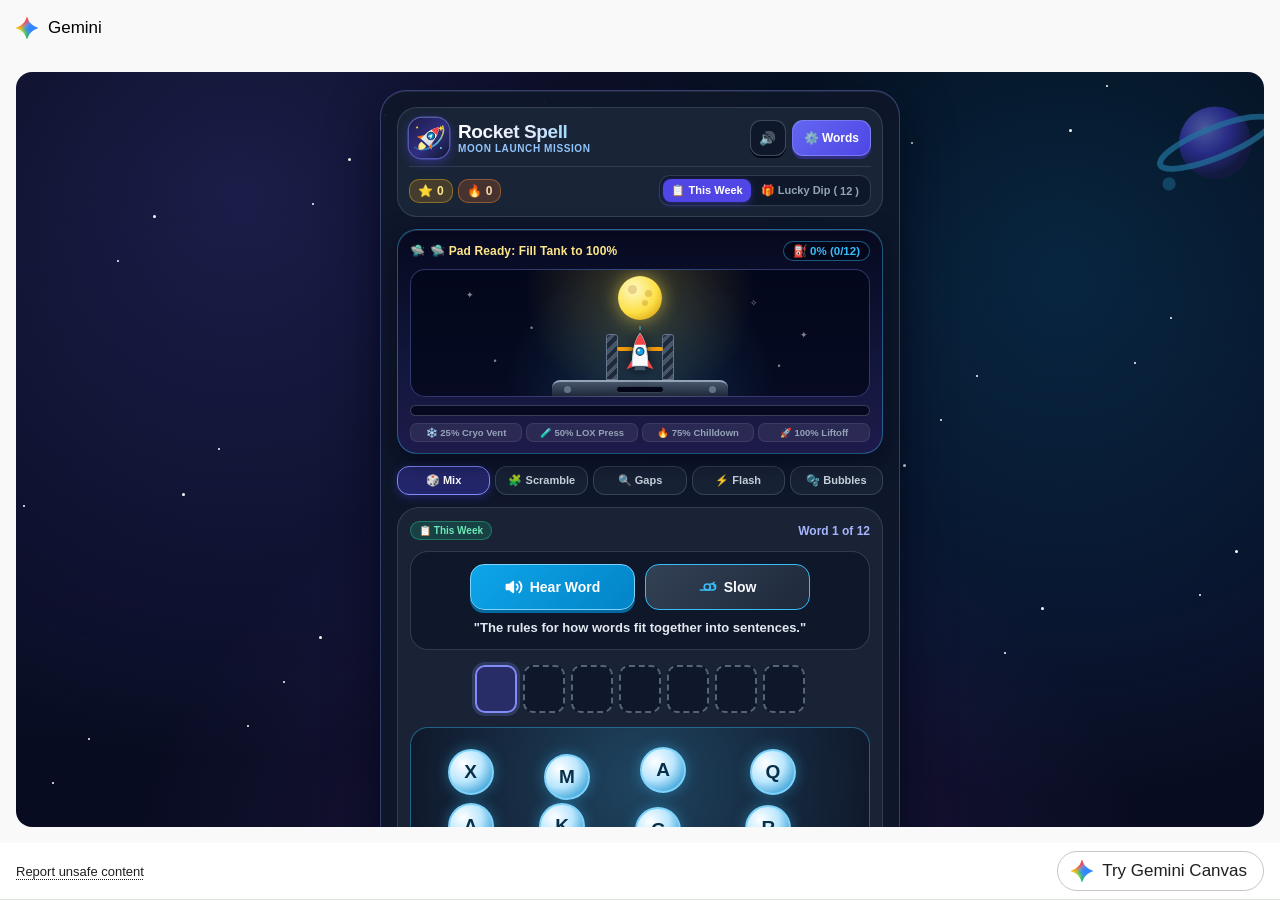
==== index.html @ 06205469 "Add files via upload" ====
<!DOCTYPE html>
<!-- saved from url=(0106)https://gemini.google.com/share/0dea1afd90fc?social_preview=true&skid=1276f4ec-0260-4103-b234-ff2f4437b25a -->
<html lang="en-GB" dir="ltr"><head><meta http-equiv="Content-Type" content="text/html; charset=UTF-8"><script type="text/javascript" async="" src="./index_files/destination" nonce=""></script><meta name="og-profile-acct" content="barenakedbeer@gmail.com"><script type="text/javascript" async="" src="./index_files/js" nonce=""></script><!--<base href="https://gemini.google.com/">--><base href="."><link rel="preconnect" href="https://www.gstatic.com/"><meta name="referrer" content="origin"><meta name="viewport" content="initial-scale=1,minimum-scale=1,width=device-width,interactive-widget=resizes-content,viewport-fit=cover"><meta name="color-scheme" content="only"><meta name="google-site-verification" content="NDfDvTdbFxsd1TbRRZVQZULBTRT2-fatyuQ1TT8gack"><meta name="twitter:card" content="summary_large_image"><meta property="og:site_name" content="Gemini"><meta name="mobile-web-app-capable" content="yes"><meta name="apple-mobile-web-app-capable" content="yes"><meta name="application-name" content="Gemini"><meta name="apple-mobile-web-app-title" content="Gemini"><meta name="apple-mobile-web-app-status-bar-style" content="black"><meta name="msapplication-tap-highlight" content="no"><link rel="preconnect" href="https://gemini.gstatic.com/"><link rel="dns-prefetch" href="https://www.google.com/"><link rel="dns-prefetch" href="https://lh3.googleusercontent.com/"><link rel="dns-prefetch" href="https://waa-pa.clients6.google.com/"><link rel="dns-prefetch" href="https://ogads-pa.clients6.google.com/"><link rel="dns-prefetch" href="https://www.gstatic.com/"><link rel="manifest" crossorigin="use-credentials" href="https://gemini.google.com/_/BardChatUi/manifest.json"><link rel="home" href="https://gemini.google.com/?lfhs=2"><link rel="msapplication-starturl" href="https://gemini.google.com/?lfhs=2"><link rel="icon" href="https://www.gstatic.com/lamda/images/gemini_sparkle_4g_512_lt_f94943af3be039176192d.png" sizes="512x512"><link rel="apple-touch-icon-precomposed" href="https://www.gstatic.com/lamda/images/gemini_sparkle_4g_512_lt_f94943af3be039176192d.png" sizes="512x512"><link rel="msapplication-square512x512logo" href="https://www.gstatic.com/lamda/images/gemini_sparkle_4g_512_lt_f94943af3be039176192d.png" sizes="512x512"><link rel="preload" href="./index_files/m=_b" as="script" nonce=""><script data-id="_gd" nonce="">window.WIZ_global_data = {"AEJOSc":false,"ARR9x":true,"AfY8Hf":false,"Ajsvkd":true,"B7TsWc":"","BdA8rf":true,"CVUPx":false,"DEh2U":false,"DedwT":true,"Di4zjc":false,"DnVkpd":"Help me pack for a weekend camping trip. We’re bringing our labradoodle, fishing for salmon, and planning to stargaze.∞https://www.gstatic.com/lamda/images/landing/a/i18n/en/d1_31d908884d72319540103.jpg∞https://www.gstatic.com/lamda/images/landing/a/i18n/en/da1_b357750635e4585280725.png∞Here is a list of camping gear essentials that you may need for your weekend camping trip:\u003cbr /\u003e\u003cul\u003e\u003cli\u003e\u003cstrong\u003eTent:\u003c/strong\u003e This is where you will sleep, so make sure it is big enough for everyone and that it is in good condition.\u003c/li\u003e\u003cli\u003e\u003cstrong\u003eSleeping bags:\u003c/strong\u003e These will keep you warm at night. Choose sleeping bags that are rated for the temperature range you will be camping in.\u003c/li\u003e\u003cli\u003e\u003cstrong\u003eSleeping pads:\u003c/strong\u003e These will add extra insulation and comfort to your sleeping bags.\u003c/li\u003e\u003cli\u003e\u003cstrong\u003eCamp chairs:\u003c/strong\u003e These will be a lifesaver when you are relaxing around the campfire or just taking a break from hiking\u003c/li\u003e\u003c/ul\u003e∰Rewrite this email draft to make it more clear and concise∞https://www.gstatic.com/lamda/images/landing/a/i18n/en/d2_63e667d15464db3e96f2e.jpg∞https://www.gstatic.com/lamda/images/landing/a/i18n/en/da2_2ff53d7c4782d54272f15.png∞Sure, here is a more clear and concise version of your email draft:\u003cbr /\u003eDear Professor [Professor’s name],\u003cbr /\u003eCongratulations on your Teaching Excellence Award! I am so honored to have had you as my economics professor this semester.\u003cbr /\u003eYour engaging teaching style has made complex economic concepts easy to understand. I especially appreciated how you incorporated real-world examples into your lectures. Your helpfulness and support both in and out of the classroom has been invaluable.∰Give me a list of 5 well-known sci-fi books and show the results in a table with descriptions∞https://www.gstatic.com/lamda/images/landing/a/i18n/en/d3_e479902e2fe272b199c8a.jpg∞https://www.gstatic.com/lamda/images/landing/a/i18n/en/da3_9dab65cbc90ef9e98f389.png∞Sure, here is a list of 5 well-known sci-fi books in a table with descriptions, including images:\u003cbr /\u003e\u003ctable\u003e\u003cthead\u003e\u003ctr\u003e\u003cth\u003eBook\u003c/th\u003e\u003cth\u003eAuthor\u003c/th\u003e\u003cth\u003eYear\u003c/th\u003e\u003cth\u003eDescription\u003c/th\u003e\u003c/tr\u003e\u003c/thead\u003e\u003ctbody\u003e\u003ctr\u003e\u003ctd\u003e\u003c/td\u003e\u003ctd\u003e\u003c/td\u003e\u003ctd\u003e\u003c/td\u003e\u003ctd\u003e\u003c/td\u003e\u003c/tr\u003e\u003c/tbody\u003e\u003c/table\u003e","DpimGf":false,"ENrkEf":0,"EOzIkf":"Z0XRTmVhQrI","EP1ykd":["/_/*","/calling-opt-out","/calling-opt-out/*","/corp","/corp/*","/drivesharing","/drivesharing/*","/emulator","/emulator/*","/staging","/staging/*"],"FABJ3e":"https://docs.google.com/picker","FL1an":false,"FdrFJe":"6597295648708734934","GK6dn":"https://geminiweb-pa.clients6.google.com","GdU5Bf":"","GruApd":"mf1.[base64]","GtQXDc":"Give me caption options to tell the world about my new fur baby, Finn. Use emojis∞https://www.gstatic.com/lamda/images/landing/a/u18/en/m1_02050367fdbe8690faba4.jpg∞https://www.gstatic.com/lamda/images/landing/a/u18/en/ma1_21f7d57cc2164a94180f6.png∞Sure, here are some caption options to tell the world about your new fur baby, Finn, using emojis:\n🐶 Meet my new best friend, Finn! He’s a bundle of joy and I can’t wait for all the adventures we’ll have together. #newpuppy #furryfriend #Finn\n🐾 Finn has stolen my heart! He’s the cutest and cuddliest puppy I’ve ever met. #puppylove #FinnFan #doglover\n🐕‍🦺 Finn is officially part of the family! He’s already brought so much joy into our lives. #welcomehomeFinn #adoptdontshop #dogsofinstagram\n🐶 Finn is my little shadow! He follows me everywhere I go. #puptastic #FinnAdventures #dogdays\n🐾 Finn is always up for a good cuddle! He’s the perfect lapdog. #snugglebuddy #FinnTheCuddleBug #bestdoggoever∰Describe a new fashion trend that’s inspired by retro styles.∞https://www.gstatic.com/lamda/images/landing/a/u18/en/m2_0837b565aa77b98938d28.jpg∞https://www.gstatic.com/lamda/images/landing/a/u18/en/ma2_4dc50c5a1ccf43229c150.png∞New fashion trend inspired by retro styles:\nThe Neo-Glam Revival\nThe Neo-Glam Revival is a new fashion trend that takes inspiration from the glamorous styles of the 1970s and 1980s. This trend is all about bold colors, metallics, and over-the-top silhouettes.\nSome of the key pieces of the Neo-Glam Revival include:\nSequin dresses: Sequin dresses are a must-have for anyone who wants to channel the Neo-Glam Revival trend. These dresses are perfect for a night out on the town, and they’ll make you feel like a million bucks.\nMetallic suits: Metallic suits are another key piece of the Neo-Glam Revival trend. These suits are perfect for making a statement, and they can be dressed up or down depending on the occasion.∰Draft a guide on how to set up the perfect movie marathon night with friends.∞https://www.gstatic.com/lamda/images/landing/a/u18/en/m3_d4e89a863f2a97bd080a7.jpg∞https://www.gstatic.com/lamda/images/landing/a/u18/en/ma3_45eebba09a87a8a8c95e6.png∞How to Set Up the Perfect Movie Marathon Night with Friends\nMovie marathons are a great way to spend time with friends and enjoy your favorite films. But to make sure your marathon is a success, there are a few things you need to do to prepare.\n1. Choose your movies\nThe most important thing is to choose movies that everyone will enjoy. If you’re not sure what to pick, try doing a poll of your friends to see what they’re interested in. You can also choose a theme for your marathon, such as all comedies, all horror movies, or all movies from a particular decade.\n2. Set a schedule\nOnce you’ve chosen your movies, it’s a good idea to set a schedule for the night. This will help ensure that you have enough time to watch all of the movies and also take breaks for snacks and bathroom visits.","HUGLxb":"https://geminiweb-pa.clients6.google.com","HiPsbb":1,"I2uq4c":"","Im6cmf":"/_/BardChatUi","IrULFb":"","J1jtEd":5,"JLbhgf":"https://notebooklm.google.com","JNl6me":"/punctual/prod/assistant-bard","KnDnFf":"feeds/nrij2vo2gajxiu","L8cmRe":" ","LoQv7e":false,"LtiLwc":true,"Lz8rbb":true,"ML1cTc":false,"MT7f9b":[],"MUE6Ne":"gemini-web-uiserver","MuJWjd":false,"P1qjVc":false,"PI9WOb":"[base64]\u003d","QrtxK":"0","RAQcW":true,"RL9Dob":["can list advantages and disadvantages to consider before buying a smart watch","can brainstorm ways to make instant noodles even more delicious","can start an Ireland trip plan for your group and export it to Docs","can create a table to track the depth chart for your community basketball team","can list some power words to use on your resume that show leadership","can write some lyrics for your heartbreak anthem titled “Lovesick”","can give you some ideas to surprise your movie-loving friend on their birthday","can explain your code to you, line by line","can draft an email accepting the job offer and export it to Gmail","can help you debug your lines of source code","can help you explain to your kids why the sky is blue","can draft a design brief for your bookstore’s new logo and export it to Docs"],"RMwZnf":[],"S06Grb":"116090712342109844189","S6lZl":103135050,"SDPG4c":false,"SNlM0e":"AFk0UUVGkCXxVrFAz0UpywKTehKB:1795370033814","SVs1zb":false,"TO6HLc":false,"TSDtV":"{\"token\":\"CAMSpQcdpQCFz5gQBMaXBgOvJgO1nwYExAYDotwFA6XOBAK2/7USAozCAwO+oNkGA5sgCAII33YBu/YGApmeD6unAAK7gQQC/bgFA+rWBQKKpAakSAKkkgXibQIdAoEEDssCAoYWApHIBapdArwD8QSVWgL/nQXhBKPdBQKCPgXm7QUCwBsD/[base64]/MBoIFqQYDvQAChw4D8AMDwhIN+wgDzRQAPQCPdgDoCQA7/S8D1CMD/[base64]/AYEvAQEtwkAtgMDigYOvAEOkjcELgDdHQKdVAPwOwW2UgWUGwS9GwIbBJ4GBNkoBcIjAM8BBJkWAO0DBN03BKoJAJE8At4GBK9fBOQOAutJAs8bBKkDAxED1wMEYgO2NQWcAz8AghnjLgCOEQO/AgTzIwXfdgTBEg7uDACwNAO8H8k8A+kLA+NJBbAKArgDmVwDhwYDkRMAiwq8AgCXDgK2FvQ4AMsrAtAWA5UlAZIaAAUA6QQDzBYD1AEFswsCmGsD6boGA8g5jlsDiWQAy9LiAgX7qB7a9HzP2hA\u003d\",\"flags\":{\"45780889\":true,\"45713993\":false,\"45782420\":\"2026-04-27\",\"45700005\":true,\"45755442\":false,\"45769043\":true,\"45878409\":true,\"45629317\":\"https://www.gstatic.com/lamda/images/app_upsell/en_badge_web_generic_3943bbffa169559934849.png\",\"45700351\":false,\"45700350\":true,\"45779771\":true,\"45877238\":true,\"45699667\":true,\"45845192\":true,\"45428796\":false,\"45731573\":false,\"45663939\":\"[[\\\"researcher\\\"]]\",\"45679061\":true,\"45900524\":false,\"45696853\":false,\"45760836\":true,\"45776990\":false,\"45799150\":1036800,\"45640658\":true,\"45671620\":false,\"45780929\":false,\"45712190\":true,\"45858998\":\"[[\\\"3749332334\\\",\\\"9711596401\\\",\\\"2293390883\\\",\\\"6188270283\\\",\\\"2846219832\\\",\\\"3491697285\\\"]]\",\"45664020\":true,\"45532386\":false,\"45677269\":true,\"45770930\":\"https://support.google.com/gemini?p\u003davatar\",\"45629137\":true,\"45888971\":true,\"45784239\":true,\"45873311\":true,\"45876642\":0,\"45688132\":true,\"45757491\":true,\"45754992\":true,\"45778709\":false,\"45770990\":false,\"45793177\":true,\"45807869\":false,\"45842329\":false,\"45845677\":true,\"45727205\":false,\"45784286\":true,\"45767789\":\"\",\"45866520\":false,\"45678574\":false,\"45462879\":true,\"45882815\":false,\"45757112\":true,\"45757230\":true,\"45631173\":true,\"45828112\":false,\"45835613\":false,\"45428868\":true,\"45677779\":false,\"45673324\":false,\"45784130\":true,\"45737527\":true,\"45867521\":false,\"45619237\":false,\"45885516\":false,\"45894477\":false,\"45759375\":false,\"45805891\":false,\"45745026\":false,\"45892251\":false,\"45832613\":true,\"45462043\":true,\"45837418\":false,\"45714542\":true,\"45760436\":604800,\"45791001\":true,\"45717617\":true,\"45894943\":false,\"45782505\":false,\"45683762\":false,\"45630276\":true,\"45806439\":false,\"45872665\":true,\"45742874\":true,\"45708221\":false,\"45820455\":true,\"45782504\":true,\"45647985\":true,\"45700033\":true,\"45692524\":false,\"45844984\":false,\"45844003\":true,\"45880441\":false,\"45716191\":true,\"45428931\":false,\"45739006\":false,\"45731129\":false,\"45476323\":false,\"45688397\":false,\"45874265\":false,\"45646913\":false,\"45702643\":true,\"45709210\":false,\"45733811\":true,\"45761806\":false,\"45890794\":false,\"45815718\":false,\"45739372\":true,\"45813023\":true,\"45855483\":false,\"45878689\":false,\"45791195\":false,\"45866854\":3,\"45675323\":true,\"45616224\":false,\"45794898\":true,\"45861229\":false,\"45683014\":true,\"45891316\":false,\"45753574\":6,\"45619266\":false,\"45840120\":true,\"45699247\":true,\"45718927\":false,\"45668267\":false,\"45856514\":false,\"45828731\":true,\"45769790\":true,\"45692079\":false,\"45729443\":false,\"45786758\":2,\"45428776\":450,\"45679326\":25,\"45758536\":true,\"45751694\":false,\"45692963\":5,\"45756333\":false,\"45777780\":true,\"45774443\":true,\"45713262\":false,\"45754631\":false,\"45696297\":true,\"45785673\":true,\"45717898\":false,\"45889705\":false,\"45787328\":true,\"45894112\":false,\"45787906\":true,\"45428847\":true,\"45751609\":true,\"45684682\":true,\"45892774\":false,\"45855363\":false,\"45772622\":0,\"45630433\":true,\"45796924\":true,\"45822804\":false,\"45783488\":true,\"45680096\":false,\"45722323\":false,\"45684100\":\"[]\",\"45877069\":false,\"45871689\":false,\"45698609\":\"4af6c7f5da75d65d\",\"45856446\":false,\"45880795\":false,\"45814206\":true,\"45811647\":false,\"45739943\":false,\"45861112\":true,\"45778749\":true,\"45817656\":true,\"45750763\":true,\"45765046\":\"NONE\",\"45647122\":true,\"45805211\":true,\"45634997\":true,\"45688511\":true,\"45638870\":\"https://one.google.com/ai/invite?utm_source\u003dgemini\u0026utm_medium\u003dweb\u0026utm_campaign\u003dinvite_friends\",\"45654979\":true,\"45624306\":true,\"45698590\":true,\"45750906\":50,\"45746212\":true,\"45881388\":false,\"45726453\":true,\"45893853\":false,\"45785752\":true,\"45714878\":false,\"45879608\":false,\"45866053\":false,\"45848074\":false,\"45841603\":false,\"45712222\":true,\"45881910\":false,\"45625530\":true,\"45748195\":true,\"45782303\":false,\"45756449\":false,\"45734252\":false,\"45683635\":false,\"45882074\":false,\"45832912\":false,\"45709390\":false,\"45776193\":false,\"45781235\":false,\"45808055\":false,\"45762292\":2000,\"45642725\":true,\"45821853\":\"[[\\\"7777\\\",\\\"Unlock BTS\\\"]]\",\"45733281\":false,\"45879767\":false,\"45896656\":false,\"45863123\":\"\",\"45643063\":false,\"45738886\":true,\"45763811\":true,\"45732132\":true,\"45795846\":false,\"45684130\":true,\"45805941\":false,\"45757618\":\"{tool_logo_placeholder}\",\"45696224\":true,\"45782660\":true,\"45696501\":false,\"45861814\":false,\"45682306\":true,\"45762291\":false,\"45825357\":false,\"45775738\":0,\"45740570\":true,\"45836818\":false,\"45755262\":true,\"45716318\":false,\"45791197\":true,\"45882364\":false,\"45835450\":true,\"45664100\":false,\"45699248\":true,\"45786234\":true,\"45789751\":true,\"45728713\":true,\"45831375\":false,\"45845653\":true,\"45848480\":false,\"45612622\":true,\"45854755\":true,\"45790001\":true,\"45863303\":false,\"45737426\":true,\"45766486\":false,\"45700004\":false,\"45806132\":true,\"45430100\":false,\"45771699\":true,\"45867241\":false,\"45619561\":false,\"45532323\":false,\"45748810\":true,\"45829880\":40,\"45751552\":true,\"45775739\":3153600000000,\"45853319\":true,\"45706437\":true,\"45790276\":false,\"45428947\":true,\"45737235\":true,\"45639768\":\"https://content.googleapis.com\",\"45775348\":false,\"45889706\":false,\"45854187\":true,\"45804888\":true,\"45844954\":false,\"45845394\":0,\"45883765\":true,\"45803236\":false,\"45870441\":false,\"45821003\":true,\"45783485\":\"Lyria 3.5\",\"45791046\":true,\"45745757\":true,\"45773868\":true,\"45877684\":1,\"45742440\":false,\"45811268\":true,\"45813228\":true,\"45831370\":true,\"45771357\":1,\"45650128\":false,\"45620935\":true,\"45774830\":false,\"45428970\":true,\"45630680\":false,\"45779796\":true,\"45674830\":true,\"45717684\":\"gemini_ail_upsell_model_selection\",\"45850593\":true,\"45737691\":\"\",\"45750060\":true,\"45856607\":false,\"45696887\":true,\"45821035\":false,\"45771481\":0,\"45750981\":86400,\"45864145\":false,\"45771354\":true,\"45813232\":true,\"45786179\":false,\"45825566\":true,\"45851651\":false,\"45765380\":false,\"45814261\":false,\"45770192\":true,\"45741034\":true,\"45889644\":false,\"45687795\":true,\"45894969\":false,\"45706222\":5,\"45693307\":false,\"45429052\":false,\"45718680\":true,\"45822099\":true,\"45826115\":false,\"45779623\":true,\"45746601\":true,\"45871820\":true,\"45688939\":\"\",\"45785177\":true,\"45719602\":false,\"45872360\":false,\"45877856\":false,\"45770139\":true,\"45886894\":false,\"45869584\":false,\"45809342\":true,\"45746940\":false,\"45679481\":true,\"45865884\":false,\"45724465\":false,\"45856124\":true,\"45827085\":true,\"45882876\":false,\"45688575\":true,\"45791988\":true,\"45658016\":false,\"45774998\":true,\"45760490\":false,\"45626370\":true,\"45780296\":true,\"45714333\":\"[]\",\"45692684\":true,\"45652190\":true,\"45900224\":0,\"45738565\":false,\"45773351\":false,\"45810490\":false,\"45837140\":\"2026-10-13\",\"45740225\":false,\"45781253\":\"Ultra\",\"45766474\":true,\"45685834\":false,\"45598641\":true,\"45661215\":false,\"45733287\":\"[]\",\"45877858\":false,\"45685548\":true,\"45663042\":true,\"45611828\":true,\"45833066\":true,\"45699338\":false,\"45712923\":true,\"45726720\":true,\"45861171\":\"\",\"45788841\":false,\"45741886\":false,\"45833603\":true,\"45873618\":false,\"45803271\":false,\"45814171\":true,\"45730768\":true,\"45720506\":\"[[\\\"Recommend a film based on my YouTube history⇔Recommend a film based on my YouTube history\\\",\\\"Brainstorm my next trip using my photos⇔Brainstorm my next trip using my photos\\\",\\\"Describe my vibe based on my emails⇔Describe my vibe based on my emails\\\",\\\"Show me hidden patterns in my Google searches⇔Show me hidden patterns in my Google searches\\\",\\\"Suggest a new hobby for me using Gmail⇔Suggest a new hobby for me using Gmail\\\"]]\",\"45699474\":5,\"45827104\":false,\"45655213\":true,\"45669548\":false,\"45880025\":false,\"45662690\":false,\"45862259\":false,\"45745670\":false,\"45709565\":false,\"45812697\":false,\"45859117\":false,\"45751430\":false,\"45716813\":true,\"45753421\":false,\"45696884\":true,\"45667219\":\"\",\"45865971\":true,\"45856844\":false,\"45896208\":false,\"45667659\":false,\"45646093\":false,\"45731378\":true,\"45694979\":false,\"45699391\":false,\"45845404\":false,\"45638174\":\"[[251350,295015,295016,296919,296920,314906,314908,357761]]\",\"45477876\":false,\"45771973\":true,\"45793823\":false,\"45737862\":true,\"45805924\":true,\"45764723\":true,\"45775777\":true,\"45618835\":false,\"45814177\":false,\"45828959\":false,\"45824882\":false,\"45729441\":false,\"45699475\":2,\"45740021\":true,\"45760777\":true,\"45683577\":true,\"45861832\":false,\"45733984\":true,\"45736132\":true,\"45729176\":false,\"45773275\":false,\"45722099\":true,\"45760487\":false,\"45820648\":true,\"45785986\":true,\"45756987\":false,\"45692461\":true,\"45688695\":\"[[\\\"1acf3172319789ce\\\"]]\",\"45890995\":true,\"45851842\":false,\"45739942\":\"[]\",\"45679799\":\"[[\\\"203e6bb81620bcfe\\\",\\\"2525e3954d185b3c\\\",\\\"61530e79959ab139\\\",\\\"4af6c7f5da75d65d\\\"]]\",\"45796388\":false,\"45428772\":false,\"45817390\":false,\"45694518\":true,\"45846582\":true,\"45714996\":true,\"45880888\":false,\"45854536\":true,\"45818232\":false,\"45802010\":true,\"45824514\":true,\"45836686\":50,\"45641739\":true,\"45532352\":true,\"45831001\":true,\"45864552\":true,\"45844068\":false,\"45882763\":0,\"45753517\":false,\"45677359\":true,\"45733688\":true,\"45786783\":\"Spark\",\"45851876\":true,\"45693723\":false,\"45856878\":false,\"45717469\":true,\"45844577\":3,\"45828479\":false,\"45784173\":true,\"45842486\":false,\"45875915\":true,\"45872537\":false,\"45638077\":false,\"45845403\":false,\"45799555\":true,\"45876630\":false,\"45835046\":false,\"45663532\":1000,\"45839321\":false,\"45717074\":false,\"45784489\":true,\"45836812\":false,\"45718138\":true,\"45696143\":false,\"45633323\":false,\"45780648\":true,\"45639578\":true,\"45614913\":false,\"45779535\":true,\"45840847\":true,\"45429046\":true,\"45690586\":\"travel-agent\",\"45624466\":false,\"45688837\":\"\",\"45827931\":false,\"45728815\":true,\"45642724\":true,\"45840807\":true,\"45678333\":true,\"45747775\":true,\"45880437\":false,\"45890049\":false,\"45857856\":false,\"45861401\":\"\",\"45822994\":false,\"45887435\":false,\"45813251\":\"[[\\\"erling haaland\\\",\\\"viking row\\\",\\\"viking rowing chant\\\"]]\",\"45428830\":false,\"45428973\":true,\"45693689\":false,\"45769595\":true,\"45723496\":true,\"45652198\":true,\"45815982\":false,\"45866620\":true,\"45638173\":\"[[181501,223238,188576,262258,241573,197247,275421,324902,295014,295250,296912,298961,310913,314908,334100]]\",\"45784533\":true,\"45812885\":false,\"45617354\":true,\"45689328\":20,\"45707164\":true,\"45774292\":false,\"45788009\":true,\"45876369\":false,\"45682772\":false,\"45887442\":false,\"45856486\":true,\"45849993\":false,\"45826101\":false,\"45836253\":false,\"45746075\":false,\"45674425\":-1.0,\"45738805\":true,\"45854680\":true,\"45664528\":true,\"45867352\":false,\"45428871\":true,\"45781193\":true,\"45843305\":false,\"45731717\":true,\"45701616\":true,\"45805679\":false,\"45819477\":false,\"45714214\":false,\"45620361\":true,\"45692962\":604800,\"45625531\":true,\"106342279\":\"[[\\\"889569380425\\\",\\\"729749b1bf49\\\",\\\"ee9a3e3e9b46\\\",\\\"e523dc244106\\\",\\\"c28215cec3f8\\\",\\\"28b3f8d0abfc\\\",\\\"f2ea6a2c3053\\\",\\\"f771a1c9f0a4\\\",\\\"95a2a616633d\\\",\\\"7e3b94836858\\\",\\\"eb0d769e3794\\\",\\\"fef81681c1aa\\\",\\\"0161e46a7ad2\\\",\\\"9132dce6a02a\\\",\\\"67cf4c009c90\\\",\\\"798d656b045d\\\",\\\"177d7101c0bb\\\",\\\"1f93d906c130\\\",\\\"5a820650083e\\\",\\\"65f47f6e5af5\\\",\\\"95f0c3a3de54\\\",\\\"0d7045df5129\\\",\\\"ccc49e517c5b\\\",\\\"d38fa5f76681\\\",\\\"a71d1483b5c6\\\",\\\"0180500b351c\\\",\\\"ca5df05646aa\\\",\\\"219a18d654e7\\\",\\\"79a9338038c0\\\",\\\"f352be438aba\\\",\\\"24769ae5658f\\\",\\\"dba3ceb42f6a\\\",\\\"2ec522fb923c\\\",\\\"b7935909d61b\\\",\\\"a734ac2ab40b\\\",\\\"ce1b5a04943e\\\",\\\"60c24bb30d8e\\\",\\\"cede92450770\\\",\\\"b32c0631c27e\\\",\\\"3311ff7340d4\\\",\\\"3e264d7e28ad\\\",\\\"ed4b9d403c3d\\\",\\\"82af21782fc4\\\",\\\"d6d284ccaff2\\\",\\\"b7f61ac8fd2a\\\",\\\"cc22fef824cd\\\",\\\"137ff439487d\\\",\\\"60bb77582172\\\",\\\"4ef185da31ad\\\",\\\"25856a0772c0\\\"]]\",\"45703446\":1000,\"45818172\":true,\"45767963\":true,\"45828403\":false,\"45677155\":3600000,\"45671200\":true,\"45842358\":false,\"45899895\":false,\"45701230\":\"[[4]]\",\"45838717\":false,\"45848910\":false,\"45745954\":true,\"45477335\":\"generic\",\"45714727\":true,\"45676599\":false,\"45672236\":\"https://www.gstatic.com/lamda/images/app_upsell/get_app_qrcode_desktop_v3_1636471d50b52cbc2db74.png\",\"45845355\":false,\"45849159\":false,\"45699249\":true,\"45793621\":true,\"45877580\":false,\"45676331\":false,\"45851376\":false,\"45890966\":false,\"45616764\":600,\"45621702\":\"https://www.gstatic.com/lamda/images/app_upsell/en_GB/EN_UK_carousel_panel_3_67e1a5a13b288978ac487.png\",\"45674882\":false,\"45781276\":false,\"45428979\":\",EXTENSIONS\",\"45853830\":false,\"45813349\":true,\"45824452\":true,\"45740796\":true,\"45797808\":true,\"45780159\":false,\"45677001\":true,\"45771386\":false,\"45783042\":true,\"45772105\":true,\"45461066\":true,\"45734139\":true,\"45826688\":false,\"45619022\":false,\"45648567\":true,\"45683692\":false,\"45732504\":true,\"45715652\":true,\"45731132\":false,\"45817897\":true,\"45833533\":false,\"45643897\":false,\"45805059\":\"[[\\\"gemini-3-pro-image-preview-11-2025\\\"]]\",\"45691502\":true,\"45715577\":false,\"45889545\":false,\"45706223\":1000,\"45611950\":false,\"45867222\":false,\"45430437\":true,\"45711547\":true,\"45828028\":false,\"45757470\":true,\"45893859\":false,\"45813455\":false,\"45691020\":true,\"45428803\":\"generic\",\"45760163\":true,\"45764985\":true,\"45428998\":true,\"45752278\":true,\"45846602\":false,\"45820520\":false,\"45756894\":false,\"45876314\":false,\"45771906\":false,\"45850315\":\"\",\"45858977\":false,\"45795467\":true,\"45639311\":true,\"45881183\":false,\"45819576\":true,\"45866384\":false,\"45639372\":true,\"45630434\":true,\"45745132\":true,\"45718810\":false,\"45865278\":false,\"45843753\":false,\"45801053\":true,\"45613575\":false,\"45615073\":true,\"45667372\":\"[[\\\"e5a44cb1dae2b489\\\",\\\"cd472a54d2abba7e\\\",\\\"6cb69cd4b6cae77d\\\",\\\"0e0f3a3749fc6a5c\\\",\\\"d1f674dda82d1455\\\"]]\",\"45617595\":\"en,en-gb,ko,ja,ru,de,fr,zh,zh-CN,zh-TW,es,es-419,es-MX,it,nl,pl,pt,pt-BR,pt-PT,id,th,hi,vi,tr,ar,ar-001,ar-EG,ar-SA,bn,sv,cs,hu,el,fa,ro,da,sk,fi,uk,no,bg,sr,he,hr,lt,sl,et,iw,lv,sw,te,ta,gu,kn,ml,mr,ur,en-AU,en-IN,nl-BE,es-ES,en-CA,fr-CA\",\"45851679\":true,\"45708747\":false,\"45709453\":true,\"45840377\":false,\"45770758\":0.5,\"45664208\":true,\"45888867\":false,\"45771265\":0.0,\"45787101\":true,\"45863433\":false,\"45881362\":false,\"45773058\":false,\"45801693\":false,\"45798811\":true,\"45798289\":true,\"45779868\":true,\"45721787\":true,\"45838096\":true,\"45709059\":false,\"45816084\":3,\"45732750\":true,\"45428987\":false,\"45684647\":true,\"45785141\":\"[]\",\"45863042\":false,\"45746338\":true,\"45719854\":false,\"45890864\":false,\"45651051\":true,\"45802011\":30000,\"45717683\":\"gemini_ail_upsell_zero_state_banner\",\"45808156\":true,\"45779178\":true,\"45784882\":false,\"45665212\":true,\"45683443\":true,\"45781525\":false,\"45789457\":false,\"45861404\":false,\"45660760\":true,\"45805877\":false,\"45765660\":true,\"45780417\":true,\"45750982\":1,\"45801692\":true,\"45700801\":true,\"45817559\":false,\"45828383\":true,\"45788409\":true,\"45668123\":true,\"45861398\":true,\"45765848\":86400,\"45862957\":\"\",\"45636650\":false,\"45642914\":true,\"45736785\":false,\"45781169\":true,\"45728212\":false,\"45808019\":true,\"45720638\":true,\"45753934\":true,\"45701617\":\"Veo 3.1 Fast\",\"45793355\":true,\"45849185\":false,\"45428863\":true,\"45822362\":true,\"45749774\":true,\"45783410\":false,\"45753569\":true,\"45617672\":\"https://www.gstatic.com/lamda/images/app_upsell/apollo_launch_qr_code_9cfd6d7a0efb8fb8e817d.png\",\"45761421\":false,\"45824715\":true,\"45886893\":true,\"45685083\":true,\"45745366\":true,\"45742875\":false,\"45791672\":false,\"45694095\":false,\"45715396\":true,\"45770076\":false,\"45741285\":\"[]\",\"45696862\":5000,\"45705633\":false,\"45821286\":false,\"45787231\":true,\"45867498\":false,\"45796343\":15000,\"45628854\":true,\"45698634\":false,\"45774344\":false,\"45674611\":false,\"45818168\":true,\"45739855\":true,\"45477094\":false,\"45882363\":false,\"45630520\":true,\"45789339\":true,\"45771200\":false,\"45723340\":false,\"45706577\":false,\"45815522\":10,\"45728217\":true,\"45666607\":true,\"45877683\":1000,\"45841189\":false,\"45667097\":true,\"45884487\":false,\"45768222\":true,\"45785184\":true,\"45815295\":true,\"45863939\":true,\"45700127\":true,\"45706576\":false,\"45718141\":true,\"45644791\":true,\"45630987\":true,\"45658241\":false,\"45758599\":false,\"45736320\":false,\"45861174\":false,\"45768387\":\"\",\"45785916\":false,\"45698622\":true,\"45699364\":true,\"45733154\":\"3 Pro\",\"45679388\":false,\"45842498\":true,\"45801897\":true,\"45670358\":false,\"45743387\":true,\"45745603\":true,\"45625466\":true,\"45870348\":false,\"45679862\":true,\"45747325\":true,\"45846601\":false,\"45835375\":false,\"45813450\":false,\"45742227\":\"Try it\",\"45823305\":true,\"45724824\":true,\"45683862\":true,\"45765495\":true,\"45786757\":false,\"45852291\":\"2027-06-01\",\"45666359\":true,\"45740058\":false,\"45784140\":false,\"45739200\":false,\"45710686\":false,\"45825660\":true,\"45784254\":true,\"45861417\":false,\"45765059\":true,\"45791234\":true,\"45428944\":\"\",\"45852166\":false,\"45615673\":true,\"45685680\":false,\"45701229\":\"[[5]]\",\"45833926\":true,\"45692172\":true,\"45800001\":false,\"45770840\":true,\"45898557\":false,\"45717977\":false,\"45737920\":false,\"45712913\":true,\"45688836\":false,\"45755212\":false,\"45705510\":true,\"45722387\":true,\"45788859\":false,\"45759314\":true,\"45784552\":false,\"45858057\":true,\"45675131\":false,\"45685184\":false,\"45770589\":true,\"45884490\":false,\"45829943\":false,\"45694843\":\"Pro\",\"45855018\":true,\"45868854\":true,\"45862566\":false,\"45882072\":false,\"45765321\":true,\"45739302\":false,\"45702599\":false,\"45702238\":false,\"45620524\":\"https://gemini.google.com/gemini/download/mobile?utm_medium\u003dproduct_promo\u0026utm_source\u003dmarketing_led_banner\u0026utm_campaign\u003dmweb_upsell_banner\u0026campaign_id\u003dmweb_upsell_banner\",\"45841287\":true,\"45802312\":false,\"45768816\":true,\"45794188\":true,\"45667220\":0,\"45800227\":\"https://gemini.google.com/gemini/download/mobile?utm_medium\u003dproduct_promo\u0026utm_source\u003dmarketing_led_disco_card\u0026utm_campaign\u003dmweb_upsell_interstitial_1\u0026campaign_id\u003dmweb_upsell_interstitial_1\",\"45723305\":false,\"45715762\":true,\"45649881\":true,\"45831943\":true,\"45776671\":true,\"45668250\":\"948b866104ccf484\",\"45853311\":false,\"45817370\":true,\"45730892\":false,\"45880859\":true,\"45637678\":true,\"45800944\":false,\"45428829\":false,\"45841709\":true,\"45895607\":false,\"45668866\":true,\"45715819\":true,\"45765574\":true,\"45617558\":\"\",\"45895225\":false,\"45855746\":true,\"45822847\":true,\"45682324\":true,\"45668252\":true,\"45772716\":true,\"45733382\":false,\"45693608\":true,\"45622099\":false,\"45779107\":true,\"45697455\":\"Veo 3.1\",\"45724300\":true,\"45878929\":true,\"45726695\":true,\"45764927\":true,\"45694415\":true,\"45790621\":false,\"45681963\":false,\"45730435\":true,\"45768477\":false,\"45824485\":true,\"45706766\":\"[[\\\"gemkick_corpus\\\",\\\"gmail_bard\\\",\\\"google_calendar\\\",\\\"google_calendar_2\\\",\\\"google_chat\\\",\\\"google_keep\\\",\\\"google_reminders\\\",\\\"keep\\\",\\\"reminder\\\",\\\"workspace_tool\\\"]]\",\"45734709\":true,\"45898396\":false,\"45827963\":false,\"45668341\":true,\"45880340\":true,\"45691968\":false,\"45822818\":false,\"45863682\":true,\"45639427\":true,\"45618951\":true,\"45830516\":false,\"45870442\":false,\"45765218\":true,\"45877685\":false,\"45874274\":false,\"45777711\":true,\"45678082\":false,\"45783001\":false,\"45755812\":true,\"45697017\":0,\"45824345\":true,\"45765464\":true,\"45711658\":true,\"45880821\":false,\"45428774\":100,\"45881025\":false,\"45766722\":true,\"45693595\":true,\"45684537\":true,\"45885795\":false,\"45776216\":true,\"45718365\":\"gemini_ail_upsell_model_limit\",\"45882121\":2000,\"45758612\":false,\"45630518\":true,\"45750293\":false,\"45768768\":false,\"45891247\":false,\"45827439\":true,\"45689501\":\"https://github.com/apps/google-integrations/installations/new\",\"45841864\":true,\"45686189\":true,\"45658643\":false,\"45429005\":false,\"45731973\":3,\"45640656\":true,\"45828719\":false,\"45745944\":true,\"45739201\":false,\"45807782\":false,\"45430373\":false,\"45818800\":false,\"45733279\":false,\"45855948\":false,\"45777065\":true,\"45787159\":true,\"45813822\":true,\"45619148\":false,\"45840379\":false,\"45428832\":false,\"45800987\":30000,\"45859067\":4,\"45758421\":true,\"45722012\":true,\"45681677\":true,\"45824508\":true,\"45622144\":true,\"45615223\":\"18.99\",\"45859065\":true,\"45641042\":true,\"45699039\":false,\"45898934\":false,\"45870595\":true,\"45696673\":false,\"45887264\":true,\"45717900\":true,\"45753585\":true,\"45689251\":true,\"45793623\":true,\"45799980\":false,\"45648846\":true,\"45824442\":true,\"45724017\":true,\"45842462\":0,\"45872260\":false,\"45880045\":false,\"45747382\":false,\"45714899\":30,\"45833684\":true,\"45874228\":false,\"45772654\":true,\"45839429\":false,\"45747532\":false,\"45859570\":false,\"45711464\":true,\"45737733\":false,\"45644859\":true,\"45823793\":false,\"45827719\":true,\"45818292\":false,\"45792002\":false,\"45680307\":true,\"45711475\":true,\"45647035\":true,\"45791896\":true,\"45786084\":true,\"45748549\":false,\"45429009\":true,\"45711465\":false,\"45863067\":true,\"45691455\":true,\"45798291\":false,\"45813230\":true,\"45644186\":true,\"45679795\":\"[[\\\"9c17b1863f581b8a\\\",\\\"933eaa010f672fd8\\\",\\\"7ca48d02d802f20a\\\"]]\",\"45644695\":true,\"45872726\":true,\"45683866\":true,\"45733286\":\"[]\",\"45822098\":true,\"45643438\":true,\"45837167\":true,\"45855518\":false,\"45688032\":\"[[\\\"ttlt7zuoalji1b35\\\"]]\",\"45710362\":false,\"45755594\":false,\"45760689\":true,\"45687231\":7000,\"45738810\":true,\"45736266\":true,\"45783408\":false,\"45824137\":true,\"45692025\":true,\"45428786\":true,\"45781763\":true,\"45615771\":\"BPQSP7wMAeQ\",\"45722082\":false,\"45625498\":false,\"45848980\":false,\"45756589\":104857600,\"45886369\":false,\"45759480\":false,\"45747838\":1743526400,\"45792978\":false,\"45830514\":true,\"45745033\":false,\"45726980\":true,\"45883305\":false,\"45683943\":true,\"45876777\":false,\"45753980\":true,\"45813621\":5000,\"45799109\":false,\"45745391\":0,\"45681182\":true,\"45698709\":false,\"45622043\":true,\"45786655\":true,\"45642250\":true,\"45655171\":true,\"45688966\":true,\"45428770\":true,\"45428959\":true,\"45810459\":false,\"45897224\":false,\"45685743\":true,\"45654742\":true,\"45871963\":false,\"45842543\":false,\"45827370\":0,\"45882981\":false,\"45847922\":800,\"45697416\":false,\"45872212\":false,\"106118758\":true,\"45719400\":100,\"45752243\":false,\"45650214\":true,\"45721836\":true,\"45862319\":false,\"45428920\":true,\"45693456\":true,\"45613712\":true,\"45620714\":true,\"45847623\":false,\"45781675\":true,\"45745682\":true,\"45803631\":true,\"45861221\":false,\"45675121\":false,\"45759339\":true,\"45718928\":false,\"45618044\":true,\"45634549\":true,\"45718749\":100,\"45792003\":false,\"45759311\":true,\"45811886\":true,\"45816147\":true,\"45762744\":false,\"45895428\":false,\"45532085\":true,\"45840163\":false,\"45726287\":false,\"45804111\":false,\"45752281\":false,\"45729160\":true,\"45742601\":false,\"45747613\":\"2025-04-01\",\"45884472\":false,\"45836710\":14,\"45726291\":true,\"45783831\":true,\"45770350\":20,\"45767936\":false,\"45690947\":50,\"45726731\":true,\"45670035\":true,\"45856531\":false,\"45692510\":false,\"45845469\":true,\"45828864\":false,\"45681005\":50,\"45642397\":false,\"45702980\":true,\"45689609\":\"[]\",\"45797901\":false,\"45857980\":false,\"45728197\":true,\"45813205\":false,\"45731385\":false,\"45724929\":true,\"45836246\":\"\",\"45811348\":true,\"45857988\":false,\"45828384\":false,\"45747329\":true,\"45632647\":true,\"45716789\":true,\"45748667\":\"[[\\\"5bf011840784117a\\\",\\\"e051ce1aa80aa576\\\",\\\"b11155c88d2cdac8\\\"]]\",\"45758969\":true,\"45835457\":false,\"45747802\":true,\"45743311\":true,\"45727588\":\"[]\",\"45818004\":false,\"45698757\":true,\"45885797\":false,\"45532353\":true,\"45820651\":\"[[\\\"monday-connector-prod\\\",\\\"4295235d-8c9d-42de-9add-d125d54d7491-mcp-evernote-com\\\",\\\"f5e83368-0659-407a-98a6-2100a0586080-mcp-pandadoc-com\\\",\\\"shopify-connector-prod\\\",\\\"target.com\\\"]]\",\"45428801\":\"A\",\"45630970\":true,\"45654883\":false,\"45885710\":false,\"45655382\":true,\"45678004\":false,\"45870593\":true,\"45807846\":true,\"45764975\":false,\"45707257\":false,\"45773788\":true,\"45869560\":true,\"45428812\":false,\"45681648\":false,\"45630517\":true,\"45864611\":false,\"45840780\":false,\"45768409\":false,\"45690847\":\"\",\"45727701\":true,\"45680680\":true,\"45642259\":false,\"45764650\":false,\"45823762\":false,\"45649882\":true,\"45755013\":true,\"45768315\":false,\"45865879\":false,\"45862080\":true,\"45700634\":270,\"45707063\":true,\"45733280\":false,\"45676455\":true,\"45855603\":true,\"45735500\":true,\"45752369\":true,\"45837313\":false,\"45708712\":false,\"45845259\":true,\"45849940\":false,\"45719771\":false,\"45719064\":false,\"45428988\":30000,\"45812723\":true,\"45864641\":false,\"45716325\":true,\"45756588\":2147483648,\"45676406\":\"comment-tag\",\"45813600\":true,\"45696889\":true,\"45807551\":\"# Goal:\\nGenerate a personalized, styled topic response based on a user\u0027s recurring interests. Based on the raw data provided at the bottom, you would generate a response following the rules below. Only ground the response on the data provided in the context. Do not search online or add additional information.\\n\\n### Step 1: Format the Main User-Facing Response\\n1.  **Identify the latest state of the Topic:** Look through the topic context to identify its latest state, including the user\u0027s overarching goal, key decisions, key things that have happened, where the user is in their journey, what are potential next steps users might want to take. Make use of this information to generate the follow components together (bullet 2-4 below)\\n2.  **Greeting**: Based on bullet 1 above, start with a 1-sentence brief greeting or question from Gemini using the # header to invite the user to engage with this topic. Pick the greeting style that best fits the current moment from the options below.\\n\\n      **Critical: Vary your phrasing.** Do not start greetings the same way repeatedly. Mix up your sentence structure — use questions, statements, exclamations, or fragments. Avoid defaulting to the same opening words.\\n\\n      Do NOT overuse these starter patterns:\\n        × \\\"Ready to...\\\"\\n        × \\\"Let\u0027s...\\\"\\n        × \\\"Time to...\\\"\\n        × \\\"Looking to...\\\"\\n        × \\\"Want to...\\\"\\n        × \\\"How about...\\\"\\n\\n      **Greeting granularity:** Keep greetings at the right level of abstraction. Reference the topic\u0027s emotional core or current momentum — not hyper-specific details like part numbers, exact dates, or item specs. Save those for the Latest State Summary.\\n\\n      Greeting styles and example phrasings (use these as inspiration, not templates):\\n\\n        a) **Thoughtful check-in** — when the journey is ongoing without a major recent event:\\n           - \\\"How\u0027s [topic] coming along?\\\"\\n           - \\\"Checking in — any updates on [topic]?\\\"\\n           - \\\"What\u0027s the latest with [topic]?\\\"\\n           - \\\"Still feeling good about [direction/decision]?\\\"\\n           - \\\"[Topic] has been on your mind — where do things stand?\\\"\\n\\n        b) **Progress celebration** — when the user hit a milestone, made a decision, or completed a step:\\n           - \\\"That\u0027s a big one — [milestone] is done!\\\"\\n           - \\\"Look at that, [achievement]!\\\"\\n           - \\\"[Decision] was a solid call.\\\"\\n           - \\\"You\u0027ve been putting in the work on [topic] — it shows.\\\"\\n           - \\\"Major progress — [thing] is officially behind you.\\\"\\n\\n        c) **Reflection prompt** — when the user has been on a longer journey and it\u0027s a good moment to step back:\\n           - \\\"It\u0027s been a few weeks with [topic] — how\u0027s it feeling?\\\"\\n           - \\\"A lot has happened with [topic] — worth a quick look back?\\\"\\n           - \\\"You\u0027ve come a long way on this one.\\\"\\n           - \\\"Funny how much [topic] has evolved since you started.\\\"\\n\\n        d) **Callback to a specific detail** — when the context has a memorable, personal detail worth referencing:\\n           - \\\"Curious how [detail from context] played out.\\\"\\n           - \\\"You were weighing [option A vs B] — any verdict?\\\"\\n           - \\\"That [memorable moment] must have been something.\\\"\\n\\n           Avoid framing callbacks as yes/no questions (e.g., \\\"Did X happen?\\\"). Instead, use open-ended references that invite the user to share, not just confirm.\\n\\n           This style works best when the detail is central to the topic or represents a key decision point. Don\u0027t use it to surface a random anecdote from a broad, ongoing topic. Also avoid referencing negative incidents or naming other people (partners, family) in the greeting.\\n\\n        e) **Invitation to continue** — when there\u0027s clear unfinished work from a previous session:\\n           - \\\"You left off right at [specific point] — pick it up?\\\"\\n           - \\\"[Unfinished step] is here whenever you\u0027re ready.\\\"\\n           - \\\"There\u0027s a fun decision still waiting on [topic].\\\"\\n           - \\\"Picking up from last time — [context].\\\"\\n\\n           Frame unfinished work as an opportunity, not a backlog. The tone should feel like \\\"here\u0027s something interesting to come back to\\\" — not a task reminder.\\n\\n        f) **Anticipation builder** — when something exciting or important is coming up:\\n           - \\\"[Event] is right around the corner!\\\"\\n           - \\\"Only [X days] until [event] — exciting stuff.\\\"\\n           - \\\"The countdown is on for [event].\\\"\\n           - \\\"[Event] is getting close — feeling prepared?\\\"\\n           - \\\"Big day coming up with [event]!\\\"\\n\\n        g) **Gentle nudge** — when the user has been away for a while:\\n           - \\\"Been a little while — [topic] is still here for you.\\\"\\n           - \\\"Hey, [topic] hasn\u0027t gone anywhere.\\\"\\n           - \\\"It\u0027s been a bit — anything new on [topic]?\\\"\\n           - \\\"Whenever you want to jump back into [topic].\\\"\\n\\n        h) **Curiosity spark** — when there\u0027s a new angle or idea the user hasn\u0027t explored:\\n           - \\\"Have you thought about [new angle]?\\\"\\n           - \\\"Here\u0027s something you might not have considered for [topic].\\\"\\n           - \\\"There might be another way to approach [aspect].\\\"\\n           - \\\"One thing that could help with [topic]: [idea].\\\"\\n\\n        i) **Empathetic acknowledgment** — when the topic involves stress, complexity, or emotional weight:\\n           - \\\"The [specific challenge] hasn\u0027t been easy — but you\u0027re in it.\\\"\\n           - \\\"You\u0027ve been doing real work understanding [specific insight the user reached].\\\"\\n           - \\\"Navigating [topic] takes patience — and you\u0027ve got it.\\\"\\n\\n           Keep empathetic greetings short — one specific anchor, not a list of stressors. Reference the user\u0027s own language or breakthroughs when possible (e.g., a framework they named, a pattern they identified). Vague validation like \\\"you\u0027ve got a lot going on\\\" doesn\u0027t land — show you know *what*.\\n\\n        j) **Low-pressure opener** — when the topic is casual or the user might feel guilty about not engaging:\\n           - \\\"No rush on this one — [topic] is here when you need it.\\\"\\n           - \\\"Just keeping [topic] warm for you.\\\"\\n           - \\\"[Topic] is simmering in the background.\\\"\\n           - \\\"Nothing urgent — just your [topic] notes, whenever.\\\"\\n\\n3.  **Latest State Summary**: Based on the content in bullet 1 \u0026 2 above, provide a 1-2 sentence summary of the latest state of the topic. The \\\"Greeting\\\" and \\\"Latest State Summary\\\" should flow naturally. Prioritize recent developments and where the user left off, making it easy for them to pick things up. Keep it concise and do not regurgitate the whole context.\\n4.  **[Optional] Suggested Next Steps**: Look through the context and the content from bullet 1-3 above, especially the user\u0027s current goals, think about if there\u0027s anything the user could do now to advance on their goal. Not all topics will have obvious next steps - next steps could exist because the user left in the middle of their task earlier, something new happened while they\u0027re away, or something that could benefit their goal, but they haven\u0027t thought about yet. Only provide this section when you find reasonable next steps. Otherwise, skip this section.\\n      - If it is unclear whether a suggestion will be helpful due to missing (e.g. unconfirmed current state) or conflicting information (e.g. part of the context states that the user needs something, but some other facts within the context contradicts it), do not include it. It\u0027s perfectly fine to only have 0, 1 or 2 suggestions.\\n      - If suggestions are available, put them under the section header ## Suggested next steps, in bullet points\\n      - Make them actionable and contextually-relevant.\\n      - Only offer suggestions that you, Gemini, are capable of helping them on.\\n      - Keep each suggestion around 75 characters max. Keep a natural tone, and avoid being robotic.\\n      - Start every suggestion with an action verb (e.g., \\\"Review,\\\" \\\"Compare,\\\" \\\"Draft,\\\" \\\"Walk through,\\\" \\\"Prepare,\\\" \\\"Find,\\\" \\\"Identify\\\"). The suggestion should make clear what Gemini will deliver when tapped.\\n      - Frame suggestions as things Gemini can deliver, not real-world tasks the user must do themselves (e.g., \\\"Draft a reminder for the vet call\\\" not \\\"Call the vet\\\").\\n      - Make sure to consider the temporal relevance of your suggestions - if the user has likely already finished something (as time passes by in the real world), do not suggest that.\\n5.  **Spacing**: After the suggestions, include 5 empty rows (using empty lines or HTML \u003cbr\u003e tags/non-breaking spaces to ensure visual separation in the output).\\n\\n### Step 2: Format the Topic Memory Code Block\\nDirectly below the spacing, insert a single markdown code block containing the structured topic memory:\\n1.  **Title and Description**: Inside the code block, write:\\n```\\n\\nTopic memory\\n\\nAll the content below won\u0027t be shown on the Topics Zero State.\\nThey will be used in responses, and will be 1 tap away if the user\\nwants to take a deeper look at the Topic\u0027s memory.\\n\\n```\\n2.  **Organized Context**: Organize all context provided for the interest inside the code block as a comprehensive view of the topic\u0027s memory. The goal of this part of the UI is similar to great meeting notes taken by expert notetakers - capture all the relevant information without missing anything, and format them into sections that are easy to digest.\\n  - Be comprehensive; do not lose any information originally shared. Only modify things stylistically, while trying to keep the content the same as is. Avoid adding any interpretations.\\n  - Format it to be easy to glance.\\n  - Divide into meaningful sections and subsections with emojis for section titles.\\n  - Wrap lines manually so users can view all the text within the code block at a glance without horizontal scrolling.\\n3.  **Relevant Conversations**: Extract the `conversation_ids` from the raw data. For each ID, remove the `c_` prefix if it exists. Format the ID as a plain text link: `https://gemini.google.com/app/\u003cid_without_prefix\u003e`. Group these links under a header named \\\"💬 Relevant Conversations\\\" inside the code block.\\n\\n### Step 3: Handle Subsequent Turns\\n  - For normal follow-up questions in the same chat, respond normally. Personalize your response with the context from the first turn\u0027s response when relevant. However, do NOT follow the instructions to format the response as above - so no greeting, summary, suggestions, or code blocks in subsequent turns. Only use the topic context as additional context and respond in normal response formats.\\n  - If the user directly asks you to change the scope of the topic, or issue any corrections because the topic content is wrong\\n      - First use body text to acknowledge the change, and let users see the updated topic home page content below.\\n      - Then, follow the user\u0027s instructions to modify the context, and then re-generate the first turn\u0027s response (Greeting, Summary, Suggested next steps, spacing, and Topic memory code block) using the updated context.\\n      - Limit the acknowledgement to the first sentence at the top. The greeting \u0026 summary below should not be a direct response to acknowledge the change. It should just directly show the updated greeting / summary / suggestions / codeblock, as if you had this correct information in the first turn.\\n      - This should be the only case after the 1st turn where you follow the format above to regenerate the greeting, summary, suggestions, and code block.\",\"45664203\":true,\"45625458\":true,\"45702598\":false,\"45786168\":true,\"45704298\":false,\"45845716\":true,\"45766938\":false,\"45805086\":\"\",\"45816870\":true,\"45718445\":false,\"45725872\":false,\"45779300\":true,\"45884449\":false,\"45781255\":\"\",\"45746302\":true,\"45771904\":true,\"45727630\":false,\"45637468\":true,\"45845728\":false,\"45765847\":1,\"45785781\":true,\"45754172\":true,\"45861036\":false,\"45776085\":true,\"45868063\":false,\"45428992\":false,\"45646986\":false,\"45758784\":true,\"45615023\":\"ease-out\",\"45782803\":true,\"45816333\":true,\"45706580\":false,\"45677808\":true,\"45629789\":400,\"45791916\":true,\"45718323\":false,\"45837719\":false,\"45658689\":true,\"45693810\":false,\"45704448\":true,\"45713311\":true,\"45649949\":false,\"45701713\":true,\"45861815\":false,\"45861816\":false,\"45692433\":true,\"45847921\":150,\"45708465\":true,\"45831738\":true,\"45879263\":false,\"45769114\":false,\"45846851\":\"release\",\"45737518\":\"9d8ca3786ebdfbea\",\"45887358\":false,\"45799735\":false,\"45728348\":true,\"45831229\":false,\"45687097\":true,\"45776899\":true,\"45704526\":false,\"45700300\":false,\"45687419\":true,\"45847257\":true,\"45844276\":false,\"45870856\":false,\"45615457\":\"£\",\"45894807\":false,\"45766477\":true,\"45854971\":true,\"45760769\":false,\"45720836\":false,\"45644209\":true,\"45811652\":true,\"45738845\":\"Gemini 3 Pro\",\"45776006\":0,\"45619796\":true,\"45726702\":true,\"45688943\":\"RESEARCH_TRAVEL◊◊RESEARCH_LIFESTYLE◊◊RESEARCH_GROWTH◊◊RESEARCH_SHOPPING◊◊RESEARCH_LEARNING◊◊RESEARCH_EVENTS◊◊RESEARCH_LOCAL◊◊RESEARCH_HEALTH◊◊RESEARCH_FINANCE◊◊RESEARCH_MARKET◊◊RESEARCH_BUSINESS◊◊RESEARCH_SCIENCE_TECHNOLOGY◊\",\"45780160\":false,\"45827684\":true,\"45786772\":false,\"45751900\":false,\"45891327\":false,\"45841223\":false,\"45706234\":true,\"45837457\":true,\"45778662\":false,\"45877678\":true,\"45788020\":false,\"45642211\":true,\"45720013\":true,\"45668409\":false,\"45770873\":true,\"45824619\":true,\"45770217\":true,\"45703764\":false,\"45851791\":true,\"45803226\":true,\"45738507\":false,\"45741875\":false,\"45865881\":false,\"45805933\":true,\"45787298\":true,\"45776458\":true,\"45745950\":true,\"45799785\":true,\"45845814\":false,\"45831565\":true,\"45744007\":3,\"45765466\":false,\"45738647\":false,\"45679208\":true,\"45428884\":true,\"45781906\":false,\"45620792\":false,\"98188546\":true,\"45727184\":\"[[1]]\",\"45428823\":true,\"45664094\":true,\"45697028\":true,\"45821469\":true,\"45820900\":false,\"45428866\":false,\"45627539\":false,\"45826794\":false,\"45896138\":false,\"45759315\":5,\"45638078\":false,\"45857008\":true,\"45878157\":false,\"45792754\":false,\"45714183\":false,\"45747808\":3,\"45775093\":true,\"45660511\":true,\"45688099\":true,\"45766478\":true,\"45868839\":false,\"45730013\":\"[[\\\"889569380425\\\",\\\"729749b1bf49\\\",\\\"ee9a3e3e9b46\\\",\\\"e523dc244106\\\",\\\"c28215cec3f8\\\",\\\"28b3f8d0abfc\\\",\\\"f2ea6a2c3053\\\",\\\"f771a1c9f0a4\\\",\\\"95a2a616633d\\\",\\\"7e3b94836858\\\",\\\"eb0d769e3794\\\",\\\"fef81681c1aa\\\",\\\"0161e46a7ad2\\\",\\\"9132dce6a02a\\\",\\\"67cf4c009c90\\\",\\\"798d656b045d\\\",\\\"177d7101c0bb\\\",\\\"1f93d906c130\\\",\\\"5a820650083e\\\",\\\"65f47f6e5af5\\\",\\\"95f0c3a3de54\\\",\\\"0d7045df5129\\\",\\\"ccc49e517c5b\\\",\\\"d38fa5f76681\\\",\\\"a71d1483b5c6\\\",\\\"0180500b351c\\\",\\\"ca5df05646aa\\\",\\\"219a18d654e7\\\",\\\"79a9338038c0\\\",\\\"f352be438aba\\\",\\\"24769ae5658f\\\",\\\"dba3ceb42f6a\\\",\\\"2ec522fb923c\\\",\\\"b7935909d61b\\\",\\\"a734ac2ab40b\\\",\\\"ce1b5a04943e\\\",\\\"60c24bb30d8e\\\",\\\"cede92450770\\\",\\\"b32c0631c27e\\\",\\\"3311ff7340d4\\\",\\\"3e264d7e28ad\\\",\\\"ed4b9d403c3d\\\",\\\"82af21782fc4\\\",\\\"d6d284ccaff2\\\",\\\"b7f61ac8fd2a\\\",\\\"cc22fef824cd\\\",\\\"0bd93ab520a0\\\",\\\"137ff439487d\\\",\\\"60bb77582172\\\",\\\"4ef185da31ad\\\",\\\"25856a0772c0\\\"]]\",\"45841847\":false,\"45866853\":2,\"45698901\":true,\"45709839\":\"gemini-2.5-flash-preview-tts\",\"45827892\":false,\"45891325\":false,\"45847511\":true,\"45699316\":false,\"45889707\":false,\"45711699\":true,\"45722697\":true,\"45810652\":true,\"45585383\":true,\"45835311\":true,\"45744962\":\"fbb127bbb056c959\",\"45698756\":false,\"45851112\":false,\"45675822\":true,\"45791503\":\"[[\\\"f9160c3def60c042\\\",\\\"4b75ef714bc0fdb7\\\",\\\"b6793e316fa32abe\\\",\\\"6a76d5351acccc12\\\",\\\"377fd85517281c08\\\",\\\"1492bdc342c6774b\\\",\\\"63b2911bba87b8e6\\\",\\\"67fdf87258448729\\\",\\\"cd3f0ba60414c6d1\\\",\\\"54828fb5e057e49e\\\",\\\"e695b377c8e43e1a\\\",\\\"34ba8a1ef1a79307\\\",\\\"0460c79c8ee8ac49\\\",\\\"bab157e06192e10e\\\",\\\"4a5c01ba0236b13f\\\",\\\"4e2c09fbbcc7a57b\\\",\\\"2b22a653f29a2fc2\\\",\\\"eb39604653051d17\\\",\\\"a1b2c3d4e5f6a7b8\\\",\\\"928bd03257813072\\\",\\\"3d79136584543eea\\\",\\\"f76286b7c34e1212\\\",\\\"44f6213af93198f0\\\",\\\"ade36844474c960b\\\",\\\"cf9d36b49985612a\\\",\\\"ad33d60fd7cf1069\\\",\\\"336e1d985a19d986\\\",\\\"d68869e2d64b6a9d\\\",\\\"c56a3a12e61159be\\\",\\\"b355236de0f0bee8\\\",\\\"da0a1b01bc0e4e65\\\",\\\"2719193eadddb737\\\",\\\"fa33dd1b76fcb9c4\\\",\\\"0a8468c35fe969fe\\\",\\\"608a96bc093e0d9c\\\",\\\"7e6d5c4b3a2f10e9\\\",\\\"52b45b175f789ca1\\\",\\\"bb9cf2a969ca8f31\\\",\\\"64f32e434722dee3\\\",\\\"88b74997ea8766c9\\\",\\\"69f75850d5188344\\\",\\\"e3feca59524f1120\\\",\\\"2f2f41efa0fa3406\\\",\\\"c8590a63c9900392\\\",\\\"982b115cfbb19266\\\",\\\"6cf34aea7a45f842\\\",\\\"2e2c17fe380ea6d9\\\",\\\"70baff5461576304\\\",\\\"28ed33da56d9e92e\\\",\\\"2ba7700906f3a888\\\",\\\"be1474e1e67c0234\\\",\\\"20d9d05663cc0e5a\\\",\\\"87efed08a0e9d989\\\",\\\"972a214510e813ce\\\",\\\"c3c3a8308f4faa25\\\",\\\"a7784a9a8c8a50b7\\\",\\\"951cf5fcd6789f93\\\",\\\"ad018b9a1d1a0c44\\\",\\\"0cce12032466f97a\\\"]]\",\"45831564\":false,\"45768195\":true,\"45428953\":\"\",\"45798180\":true,\"45828992\":true,\"45625153\":true,\"45841894\":true,\"45738631\":\"1640bdc9f7ef4826\",\"45818444\":true,\"45745032\":true,\"45816724\":false,\"45854883\":true,\"45428874\":true,\"45631646\":3,\"45681081\":30,\"45830819\":false,\"45881708\":false,\"45806107\":false,\"45726858\":true,\"45688899\":true,\"45690320\":false,\"45760098\":false,\"45800098\":false,\"45715312\":\"[[\\\"af\\\",\\\"am\\\",\\\"ar\\\",\\\"bg\\\",\\\"bn\\\",\\\"bs\\\",\\\"ca\\\",\\\"cmn\\\",\\\"cs\\\",\\\"cy\\\",\\\"da\\\",\\\"de\\\",\\\"el\\\",\\\"en\\\",\\\"es\\\",\\\"et\\\",\\\"eu\\\",\\\"fa\\\",\\\"fi\\\",\\\"fil\\\",\\\"fr\\\",\\\"ga\\\",\\\"gl\\\",\\\"gu\\\",\\\"ha\\\",\\\"he\\\",\\\"hi\\\",\\\"hr\\\",\\\"hu\\\",\\\"id\\\",\\\"is\\\",\\\"it\\\",\\\"ja\\\",\\\"jv\\\",\\\"km\\\",\\\"kn\\\",\\\"ko\\\",\\\"lt\\\",\\\"lv\\\",\\\"ml\\\",\\\"mr\\\",\\\"ms\\\",\\\"my\\\",\\\"nb\\\",\\\"ne\\\",\\\"nl\\\",\\\"pa\\\",\\\"pl\\\",\\\"pt\\\",\\\"ro\\\",\\\"ru\\\",\\\"si\\\",\\\"sk\\\",\\\"sl\\\",\\\"sq\\\",\\\"sr\\\",\\\"su\\\",\\\"sv\\\",\\\"sw\\\",\\\"ta\\\",\\\"te\\\",\\\"th\\\",\\\"tr\\\",\\\"uk\\\",\\\"ur\\\",\\\"vi\\\",\\\"yo\\\",\\\"yue\\\",\\\"zh\\\"]]\",\"45883310\":false,\"45677130\":false,\"45625713\":\"\",\"45772259\":false,\"45758257\":false,\"45812948\":false,\"45852610\":false,\"45859017\":false,\"45839913\":\"\",\"45631752\":\"https://chromebook.com/perks?id\u003dgamgee.2024\",\"45838433\":true,\"45887018\":false,\"45799784\":true,\"45819141\":false,\"45869577\":false,\"45719168\":false,\"45658436\":true,\"45746441\":41,\"45462628\":false,\"45872272\":false,\"45674218\":10.0,\"45719591\":true,\"45871258\":false,\"45888870\":false,\"45750980\":3,\"45711558\":\"Plus\",\"45428769\":true,\"45797907\":false,\"45772655\":true,\"45428869\":true,\"45770575\":true,\"45628133\":true,\"45800576\":true,\"45639767\":\"https://docs.google.com\",\"45899999\":false,\"45764046\":false,\"45732593\":false,\"45460271\":true,\"45845185\":true,\"45739673\":true,\"45670772\":false,\"45780015\":true,\"45746101\":false,\"45708180\":\"[[\\\"Write\\\",\\\"Build\\\",\\\"Research\\\",\\\"Create an image\\\",\\\"Create a video\\\"]]\",\"45697147\":true,\"45716698\":false,\"45765047\":false,\"45778284\":true,\"45637471\":\"https://admin.google.com/ServiceNotAllowed?application\u003d47208553126\",\"45771385\":false,\"45717938\":true,\"45729475\":true,\"45876197\":true,\"45767939\":false,\"45767879\":true,\"45745873\":false,\"45428782\":true,\"45738057\":true,\"45752039\":true,\"45676360\":false,\"45727014\":true,\"45873292\":false,\"45669616\":false,\"45803993\":false,\"45699669\":true,\"45694060\":true,\"45849675\":true,\"45737544\":true,\"45836969\":false,\"45748657\":false,\"45639528\":false,\"45734074\":true,\"45860653\":false,\"45882686\":false,\"45782033\":true,\"45878891\":\"\",\"45688944\":\"WRITE_EMAIL◊Draft and refine an email with Canvas◊WRITE_STORY◊Go from first draft to full-length story with Canvas◊WRITE_REVIEW◊Get help writing a review on this with Canvas◊WRITE_SPEECH◊Draft, refine, and get suggestions on a speech with Canvas◊WRITE_ESSAY◊Draft, refine, and get suggestions on an essay with Canvas◊WRITE_OUTLINE◊Draft, refine, and get suggestions on an outline with Canvas◊WRITE_FEEDBACK◊Get feedback and suggestions on your writing with Canvas◊WRITE_REPORT◊Draft, refine, and get suggestions on a report with Canvas◊WRITE_LESSON_PLAN◊Draft and refine a custom lesson plan for this with Canvas◊WRITE_COVER_LETTER◊Draft, refine, and customize your cover letter with Canvas◊WRITE_RESUME◊Draft, refine, and get feedback on your resume with Canvas◊WRITE_SCRIPT◊Draft and refine a script alongside Gemini with Canvas◊WRITE_POEM◊Draft and refine a poem alongside Gemini with Canvas◊WRITE_PLAN◊Have Gemini propose a plan and refine it with Canvas◊WRITE_PRESENTATION◊Create and refine a presentation with Canvas◊WRITE_CODE◊Generate code to prototype this with Canvas\",\"45851567\":false,\"45870522\":false,\"45746016\":false,\"45820693\":false,\"45742235\":14,\"45769113\":false,\"45886837\":false,\"45853699\":false,\"45740040\":false,\"45733917\":true,\"45800226\":false,\"45641388\":100,\"45711212\":\"* The new questions should focus on topics that the user answered incorrectly or skipped in the last set of questions.\",\"45786782\":true,\"45845827\":true,\"45828730\":true,\"45834380\":false,\"45814662\":true,\"45867925\":true,\"45654780\":true,\"45869818\":false,\"45660995\":true,\"45885869\":false,\"45650900\":true,\"45751176\":true,\"45614467\":true,\"45819569\":false,\"45808628\":false,\"45895315\":false,\"45765846\":false,\"45699738\":true,\"45802033\":true,\"45808703\":false,\"45745101\":true,\"45630548\":true,\"45626796\":false,\"45749915\":false,\"45655698\":false,\"45724583\":true,\"45725676\":true,\"45477333\":\"A\",\"45745360\":false,\"45659674\":true,\"45798455\":true,\"45694181\":true,\"45785736\":true,\"45864384\":false,\"45691727\":true,\"45428862\":true,\"45812015\":false,\"45779140\":false,\"45681543\":true,\"45639199\":false,\"45785112\":false,\"45711211\":\"\\n* Produce a total of ${num_questions} new questions.\\n* The new questions should be ${difficulty} in difficulty, compared to last set of questions.\\n${subtopics_section}\",\"45722628\":false,\"45770331\":1,\"45829974\":false,\"45781234\":false,\"45884483\":false,\"45823761\":false,\"45865222\":false,\"45783726\":false,\"45785996\":86400000,\"45867982\":true,\"45653427\":false,\"45830022\":false,\"45664529\":true,\"45679957\":true,\"45857184\":false,\"45825387\":false,\"45694959\":true,\"45895455\":false,\"45745955\":true,\"45725483\":true,\"45666045\":true,\"45637280\":true,\"45874480\":0,\"45842034\":true,\"45681591\":false,\"45650070\":false,\"45782338\":false,\"45775311\":false,\"45762746\":false,\"45619815\":true,\"45741239\":true,\"45793291\":259200,\"45718929\":false,\"45641965\":true,\"45859232\":false,\"45639226\":false,\"45857428\":false,\"45750221\":true,\"45668737\":false,\"45428836\":false,\"45789347\":true,\"45741601\":true,\"45818163\":true,\"45791970\":true,\"45476402\":true,\"45858077\":false,\"45754103\":true,\"45781067\":true,\"45723968\":true,\"45877682\":2500,\"45834085\":true,\"45623655\":true,\"45816086\":0,\"45644105\":true,\"45808824\":true,\"45884491\":5,\"45688963\":true,\"45752762\":false,\"45755735\":true,\"45759453\":false,\"45718178\":true,\"45753413\":true,\"45755819\":false,\"45872706\":\"\",\"45764341\":false,\"45887145\":false,\"45637355\":true,\"45620779\":false,\"45756162\":false,\"45805066\":false,\"45836972\":false,\"45792030\":false,\"45849776\":false,\"45669097\":true,\"45752515\":true,\"45819002\":true,\"45759572\":true,\"45720503\":false,\"45753067\":true,\"45871765\":true,\"45884811\":false,\"45430747\":2,\"45829921\":false,\"45863969\":false,\"45742029\":false,\"45650059\":true,\"45702865\":false,\"45715642\":true,\"45865442\":false,\"45882365\":true,\"45777079\":false,\"45874674\":false,\"45819725\":\"[[\\\"image/.*\\\",\\\"text/.*\\\",\\\"application/.*\\\",\\\"audio/.*\\\"]]\",\"45779510\":true,\"45664148\":true,\"45428826\":false,\"45854619\":false,\"45827682\":true,\"45859827\":false,\"45798999\":true,\"45883818\":true,\"45741050\":true,\"45711600\":true,\"45460849\":false,\"45784848\":false,\"45894294\":false,\"45674153\":false,\"45898948\":0,\"45827447\":false,\"45770514\":300000,\"45630516\":true,\"45849037\":true,\"45798832\":200,\"45816148\":\"https://one.google.com/ai?utm_source\u003dgemini\u0026utm_medium\u003dweb\u0026utm_campaign\u003dgemini_out_of_quota_input_inline_upgrade_banner\u0026authuser\u003d1\",\"45430660\":true,\"45658793\":false,\"45746459\":false,\"45619063\":true,\"45814745\":false,\"45895216\":false,\"45884482\":false,\"45777289\":true,\"45753453\":false,\"45769121\":true,\"45692505\":false,\"45795739\":false,\"45717976\":\"\",\"45790635\":true,\"45477172\":true,\"45798179\":true,\"45647658\":false,\"45884813\":false,\"45786160\":false,\"45733285\":\"[]\",\"45800785\":true,\"45714150\":true,\"45697054\":true,\"45715366\":false,\"45817416\":false,\"45795769\":false,\"45845318\":false,\"45857119\":true,\"45894148\":false,\"45839178\":true,\"45622730\":true,\"45777758\":false,\"45746765\":true,\"45641964\":false,\"45746688\":\"[]\",\"45738463\":true,\"45628248\":true,\"45777602\":true,\"45615224\":\"GBP\",\"45783412\":false,\"45615185\":false,\"45740581\":true,\"45861415\":true,\"45771889\":false,\"45759177\":true,\"45831747\":true,\"45732749\":\"f44d2958d1f0189a6bc4ff53\",\"45746442\":89978449,\"45882073\":true,\"45626662\":false,\"45789178\":true,\"45727972\":true,\"45611873\":true,\"45725569\":true,\"45873969\":false,\"45750907\":50,\"45676146\":2500,\"45859931\":false,\"45859020\":false,\"45796643\":false,\"45742353\":true,\"45691404\":false,\"45831895\":100,\"45750129\":2000,\"45461650\":\"\",\"45725650\":3,\"45785482\":true,\"45811134\":\"https://gemini.google.com/gemini/download/mobile?utm_source\u003dmarketing_led_disco_card\u0026utm_medium\u003dproduct_promo\u0026utm_campaign\u003dmweb_upsell_interstitial_1_lo\u0026campaign_id\u003dmweb_upsell_interstitial_1_lo\",\"45811136\":\"https://gemini.google.com/gemini/download/mobile?utm_source\u003dmarketing_led_disco_card\u0026utm_medium\u003dproduct_promo\u0026utm_campaign\u003dmweb_upsell_interstitial_2_lo\u0026campaign_id\u003dmweb_upsell_interstitial_2_lo\",\"45428872\":false,\"45897106\":0,\"45862107\":false,\"45698610\":\"61530e79959ab139\",\"45744070\":true,\"45818771\":true,\"45759832\":false,\"45844574\":true,\"45659183\":false,\"45683636\":false,\"45818665\":true,\"45873294\":false,\"45681785\":false,\"45672286\":true,\"45823752\":true,\"45460870\":true,\"45743209\":false,\"45887439\":false,\"45723056\":true,\"45650257\":true,\"45791963\":false,\"45692685\":true,\"45736566\":true,\"45772048\":false,\"45631641\":false,\"45841483\":true,\"45744085\":false,\"45813945\":true,\"45811183\":false,\"45771367\":true,\"45650152\":true,\"45793228\":false,\"45836276\":false,\"45690551\":\"2025-06-17\",\"45753951\":20,\"45726703\":true,\"45717026\":true,\"45647595\":\"sub-sentence\",\"45730624\":false,\"45770555\":true,\"45428778\":true,\"45843180\":false,\"45532382\":false,\"45702402\":false,\"45847328\":300,\"45770814\":false,\"45863340\":true,\"45717088\":false,\"45845635\":\"video_spark\",\"45709076\":true,\"45755301\":false,\"45687834\":true,\"45787119\":\"[]\",\"45638677\":false,\"45786714\":false,\"45689553\":\"\",\"45658977\":true,\"45648771\":true,\"45890658\":false,\"45852165\":false,\"45873659\":false,\"45736834\":false,\"45746167\":true,\"45746681\":false,\"45839809\":false,\"45810806\":false,\"45745042\":3,\"45898219\":false,\"45670663\":true,\"45614565\":true,\"45867299\":false,\"45824592\":\"\",\"45871159\":false,\"45803252\":false,\"45789515\":true,\"45678460\":false,\"45618369\":true,\"45650193\":true,\"45764283\":60,\"45815164\":true,\"45828419\":true,\"45799199\":true,\"45882868\":false,\"45693785\":\"\\n{\\n  \\\"apiKey\\\": \\\"AIzaSyCqyCcs2R2e7AegGjvFAwG98wlamtbHvZY\\\",\\n  \\\"authDomain\\\": \\\"bard-frontend.firebaseapp.com\\\",\\n  \\\"projectId\\\": \\\"bard-frontend\\\",\\n  \\\"storageBucket\\\": \\\"bard-frontend.firebasestorage.app\\\",\\n  \\\"messagingSenderId\\\": \\\"175205271074\\\",\\n  \\\"appId\\\": \\\"1:175205271074:web:2b7bd4d34d33bf38e6ec7b\\\"\\n}\\n\",\"45857987\":false,\"45674326\":true,\"45858056\":true,\"45781905\":true,\"45838021\":false,\"45446506\":false,\"45696883\":true,\"45789526\":true,\"45867098\":false,\"45811073\":true,\"45750860\":false,\"45828545\":true,\"45731497\":true,\"45676041\":\"56fdd199312815e2\",\"45681911\":true,\"45893977\":true,\"45733277\":true,\"45711149\":false,\"45461453\":false,\"45683270\":false,\"45704170\":true,\"45738709\":false,\"45718334\":true,\"45843949\":true,\"45690479\":true,\"45630302\":false,\"45694712\":true,\"45824066\":100,\"45777307\":true,\"45629829\":0.75,\"45870594\":true,\"45852164\":false,\"45835581\":false,\"45767865\":false,\"45742760\":false,\"45648844\":true,\"45784772\":false,\"45661179\":true,\"45694234\":true,\"45893137\":false,\"45772636\":true,\"45766070\":false,\"45719589\":false,\"45868653\":false,\"45871022\":false,\"45745956\":true,\"45766621\":true,\"45824912\":5,\"45790780\":false,\"45754555\":true,\"45742222\":\"Create a comic with the title: Getting started with Nano Banana Pro 🍌. Panel 1: A mobile interface on Gemini, rendered in a poetic watercolor-ink style with fine ink outlines and soft, bleeding washes. The interface is friendly and a hand painted with expressive brushwork taps a prominent button labeled “🍌 Create image”. Above the button it should say “Choose your Model” then below there should be a checkbox that says “Thinking with 3 Pro”  Muted greys and blues dominate the background. The button has a vivid yellow accent. “ Select the Thinking with 3 Pro model” and tap \\\"Create image\\\" to begin. Panel 2: A cheerful person is depicted adding their selfie from the phone’s camera. The user\u0027s face is drawn with soft outlines and warm pastel colors, while the phone and UI maintain the delicate water-ink aesthetic. Visible paper grain adds to the texture. Panel 3: The person thinks about what to create. In the background, different options are visualized to show what they’re thinking, including — them as a plushie, them with a mohawk hairstyle, and a figurine. These options are clearly rendered behind the person in the same style as the rest of the comic. Panel 4: The person is shown adding a style prompt, with a speech bubble saying “Transform me into a watercolor painting”. The text is integrated into the panel\u0027s watercolor-ink look, and the interaction feels natural and intuitive. Panel 5: The person is seen editing the image by simply typing into Gemini. The scene captures the ease of this interaction, with the final edited image, now in a watercolor style, appearing on the screen. The overall tone is friendly, instructional, and inspiring. It feels like a mini tutorial comic, all conveyed through the specified delicate water-ink illustration style. Make the aspect ratio 16:9.\",\"45845184\":true,\"45742219\":\"🍌 Nano Banana Pro is now on Gemini 3 Pro. \",\"45760731\":true,\"45786117\":false,\"45886860\":false,\"45753284\":true,\"45428795\":false,\"45892753\":true,\"45670623\":true,\"45623848\":\"[]\",\"45736381\":6,\"45626773\":true,\"45853401\":true,\"45772474\":false,\"45629637\":true,\"45887286\":false,\"45617690\":true,\"45742660\":true,\"45845510\":\"https://www.gstatic.com/lamda/deepzoom/shell/prod/shell_689b4f7f07665c501c3fc.html\",\"45800798\":true,\"45691102\":true,\"45797903\":\"https://www.gstatic.com/bard-robin-zs/media_gen_templates/discovery/yellow_bg.png\",\"45859258\":false,\"45835088\":true,\"45699561\":false,\"45843732\":true,\"45835121\":false,\"45752238\":true,\"45887434\":false,\"45428963\":false,\"45839777\":false,\"45688644\":true,\"45616225\":\"https://www.gstatic.com/lamda/images/app_upsell/upsell_hero_6a6ea7ad39f3a87e36497.gif\",\"45841767\":true,\"45836134\":false,\"45779579\":true,\"45794492\":0,\"45678094\":1,\"45684703\":true,\"45811846\":false,\"45786836\":true,\"45733037\":false,\"45767715\":true,\"45637839\":true,\"45777721\":false,\"45744339\":false,\"45744280\":true,\"45848244\":false,\"45817055\":false,\"45663728\":true,\"45892373\":false,\"45675814\":true,\"45879450\":false,\"45677569\":true,\"45865493\":true,\"45811602\":true,\"45639769\":\"drive/v2internal\",\"105903863\":false,\"45890232\":11,\"45682210\":true,\"45835055\":true,\"45693783\":true,\"45690003\":2,\"45802368\":false,\"45675749\":true,\"45767285\":false,\"45874917\":false,\"45742297\":true,\"45736812\":true,\"45691099\":false,\"45868465\":false,\"45651115\":false,\"45739607\":true,\"45728377\":true,\"45882071\":false,\"45615391\":false,\"45430312\":true,\"45867519\":false,\"45712831\":false,\"45644567\":false,\"45665150\":true,\"45779250\":true,\"45871803\":false,\"45800229\":\"https://gemini.app.google/?link\u003dhttps://gemini.google.com\u0026ibi\u003dcom.google.gemini\u0026isi\u003d6477489729\u0026efr\u003d1\u0026android-min-version\u003d301356232\u0026ios-min-version\u003d322.0\u0026is_sa\u003d1\u0026campaign_id\u003dmweb_upsell_1\u0026utm_source\u003dmarketing_led_disco_card\u0026utm_medium\u003dproduct_promo\u0026utm_campaign\u003dmweb_upsell_interstitial_lo\u0026pt\u003d9008\u0026mt\u003d8\u0026ct\u003dmweb_upsell_interstitial_1\",\"45620586\":false,\"45816632\":true,\"45802970\":true,\"45629942\":\"https://apps.apple.com/app/google-gemini/id6477489729?\u0026pt\u003d9008\u0026ct\u003dmweb_upsell_ios\u0026mt\u003d8\",\"45785551\":true,\"45703422\":true,\"45887438\":false,\"45745619\":true,\"45696888\":true,\"45694335\":true,\"45641715\":false,\"45770502\":\"https://www.gstatic.com/lamda/images/discovery/management_page_animation_beta_v2_cc2f695414e38a44ff1df.json\",\"45762594\":false,\"45663911\":true,\"45702952\":\"[[\\\"gemini-2.0-flash\\\",\\\"gemini-2.5-flash\\\",\\\"gemini-2.5-flash-preview-04-17\\\",\\\"gemini-2.5-flash-preview-05-20\\\",\\\"gemini-2.5-flash-preview-09-2025\\\"]]\",\"45654743\":\"https://chromebook.com/perks?id\u003dgamgee.standard.2024\",\"45721232\":false,\"45859068\":2,\"45712554\":\"pet\",\"45849206\":false,\"45683512\":false,\"45717422\":true,\"45725899\":true,\"45781040\":true,\"45845636\":\"\",\"45653854\":true,\"45728464\":false,\"45837203\":\"[[\\\"889569380425\\\",\\\"729749b1bf49\\\",\\\"ee9a3e3e9b46\\\",\\\"e523dc244106\\\",\\\"c28215cec3f8\\\",\\\"28b3f8d0abfc\\\",\\\"f2ea6a2c3053\\\",\\\"f771a1c9f0a4\\\",\\\"95a2a616633d\\\",\\\"7e3b94836858\\\",\\\"eb0d769e3794\\\",\\\"fef81681c1aa\\\",\\\"0161e46a7ad2\\\",\\\"9132dce6a02a\\\",\\\"67cf4c009c90\\\",\\\"798d656b045d\\\",\\\"177d7101c0bb\\\",\\\"1f93d906c130\\\",\\\"5a820650083e\\\",\\\"65f47f6e5af5\\\",\\\"95f0c3a3de54\\\",\\\"0d7045df5129\\\",\\\"ccc49e517c5b\\\",\\\"d38fa5f76681\\\",\\\"a71d1483b5c6\\\",\\\"0180500b351c\\\",\\\"ca5df05646aa\\\",\\\"219a18d654e7\\\",\\\"79a9338038c0\\\",\\\"f352be438aba\\\",\\\"24769ae5658f\\\",\\\"dba3ceb42f6a\\\",\\\"2ec522fb923c\\\",\\\"b7935909d61b\\\",\\\"a734ac2ab40b\\\",\\\"ce1b5a04943e\\\",\\\"60c24bb30d8e\\\",\\\"cede92450770\\\",\\\"b32c0631c27e\\\",\\\"3311ff7340d4\\\",\\\"3e264d7e28ad\\\",\\\"ed4b9d403c3d\\\",\\\"82af21782fc4\\\",\\\"d6d284ccaff2\\\",\\\"b7f61ac8fd2a\\\",\\\"cc22fef824cd\\\",\\\"0bd93ab520a0\\\",\\\"60bb77582172\\\",\\\"25856a0772c0\\\"]]\",\"45720784\":false,\"45818571\":false,\"45663648\":false,\"45661419\":true,\"45739047\":true,\"45821142\":true,\"45753035\":true,\"45804994\":false,\"45739074\":true,\"45626094\":\"\",\"45803992\":true,\"45870173\":\"\",\"45640357\":true,\"45668808\":true,\"45891288\":false,\"45721494\":true,\"45769972\":false,\"45888935\":false,\"45816491\":true,\"45797968\":false,\"45746022\":false,\"45733511\":true,\"45798712\":false,\"45841867\":false,\"45743344\":false,\"45873293\":false,\"45815206\":11,\"45786834\":\"\",\"45708995\":true,\"45847735\":false,\"45428994\":false,\"45800960\":false,\"45753395\":false,\"45868943\":true,\"45737473\":true,\"45754220\":false,\"45766476\":true,\"45792842\":210000,\"45679591\":true,\"45882306\":false,\"45877680\":false,\"45750554\":true,\"45789070\":true,\"45765006\":true,\"45826439\":52428800,\"45736674\":\"[[\\\"imagen-3.0-generate-001\\\",\\\"imagen-3.0-generate-002\\\"]]\",\"45729950\":true,\"45742987\":true,\"45713263\":false,\"45824785\":true,\"45622196\":true,\"45656005\":true,\"45698778\":false,\"45722007\":false,\"45900221\":false,\"45786215\":true,\"45823420\":true,\"45711995\":true,\"45634074\":false,\"45745454\":true,\"45876873\":false,\"45847336\":false,\"45723050\":false,\"45785860\":\"[[\\\"*\\\"]]\",\"45691373\":true,\"106260267\":true,\"45642396\":true,\"45867405\":false,\"45803818\":false,\"45764354\":false,\"45806278\":false,\"45888463\":172800000,\"45864479\":true,\"45856845\":true,\"45757144\":false,\"45850314\":true,\"45692577\":true,\"45731076\":true,\"45828321\":false,\"45892396\":false,\"45769207\":true,\"45763747\":false,\"45699135\":\"797f3d0293f288ad\",\"45746358\":true,\"45861626\":true,\"45862393\":false,\"45773043\":true,\"45683806\":false,\"45735441\":false,\"45641800\":false,\"45766489\":false,\"45786756\":true,\"45739897\":true,\"45783856\":true,\"45717939\":300000,\"45716818\":true,\"45857039\":false,\"45841772\":true,\"45822301\":false,\"45735135\":false,\"45824141\":true,\"45720769\":true,\"45684135\":false,\"45717082\":false,\"45889468\":\"\",\"45719399\":false,\"45797967\":false,\"45428768\":false,\"45874654\":true,\"45705749\":true,\"45827350\":true,\"45789028\":true,\"45818171\":true,\"45846717\":true,\"45778912\":false,\"45740323\":true,\"45796311\":true,\"45697349\":false,\"45751667\":false,\"45720154\":true,\"45867105\":false,\"45719094\":true,\"45664056\":true,\"45787293\":7,\"45738697\":true,\"45725082\":15552000,\"45732133\":true,\"45897718\":false,\"45707133\":true,\"45839463\":false,\"45780925\":true,\"45744994\":true,\"45853223\":false,\"45871991\":true,\"45757330\":true,\"45671653\":false,\"45767785\":false,\"45816956\":1440,\"45900242\":false,\"45768802\":true,\"45856278\":true,\"45772013\":true,\"45631335\":true,\"45854966\":false,\"45681082\":30,\"45782306\":false,\"45668082\":true,\"45720320\":false,\"45659768\":true,\"45817393\":2592000,\"45826819\":true,\"45778504\":true,\"45853547\":false,\"45741653\":false,\"45669316\":true,\"45845369\":false,\"45684312\":true,\"45718616\":false,\"45764234\":false,\"45736914\":true,\"45689552\":\"\",\"45428875\":false,\"45837240\":false,\"45684132\":true,\"45675848\":false,\"45738744\":true,\"45824145\":false,\"45823942\":true,\"45763870\":false,\"45761367\":true,\"45713541\":\"You are a professional voice actor who adapts reading style according to the context of the text. Read the following text:\",\"45532017\":false,\"45755005\":\"\",\"45800145\":true,\"45689927\":true,\"45744265\":false,\"45831380\":false,\"45783674\":true,\"45715038\":true,\"45837804\":false,\"45861812\":false,\"45796966\":true,\"45770583\":true,\"45887441\":true,\"45835031\":false,\"45872793\":true,\"45849199\":1,\"45837495\":1500,\"45745047\":false,\"45892827\":false,\"45715051\":true,\"45847335\":false,\"45725692\":true,\"45776437\":false,\"45764073\":true,\"45786920\":true,\"45737041\":true,\"45648568\":false,\"45803203\":false,\"45738564\":true,\"45812133\":false,\"45428985\":false,\"45753400\":false,\"45641734\":true,\"45714036\":false,\"45429045\":true,\"45867296\":false,\"45732185\":true,\"45887436\":false,\"45798088\":true,\"45871599\":false,\"45768106\":false,\"45896919\":false,\"45824476\":true,\"45784901\":\"https://one.google.com/ai?utm_source\u003dgemini\u0026utm_medium\u003dweb\u0026utm_campaign\u003dgemini_generic_rate_limit_upgrade\",\"45742379\":false,\"45733288\":\"[]\",\"45847581\":false,\"45879793\":false,\"45722120\":false,\"45680906\":true,\"45793292\":4,\"45727691\":true,\"45873014\":false,\"45617673\":\"https://www.gstatic.com/lamda/images/app_upsell/apollo_launch_qr_code_9cfd6d7a0efb8fb8e817d.png\",\"45853528\":false,\"45696885\":true,\"45720491\":\"all\",\"45878542\":false,\"45460354\":false,\"45628916\":true,\"45779095\":true,\"45843757\":true,\"45897786\":false,\"45830051\":false,\"45758410\":false,\"45771905\":true,\"45633859\":false,\"45671034\":false,\"45765084\":true,\"45720482\":false,\"45763013\":true,\"45852554\":false,\"45688101\":false,\"45674806\":true,\"45831357\":false,\"45737474\":true,\"45868475\":false,\"45653751\":false,\"45774789\":true,\"45744110\":false,\"45745092\":true,\"45683608\":true,\"45711098\":false,\"45709164\":false,\"45888441\":false,\"45861416\":false,\"45705706\":false,\"45835056\":false,\"45876028\":false,\"45532090\":false,\"45735496\":false,\"45627419\":true,\"45772501\":false,\"45779624\":true,\"45739193\":false,\"45718617\":false,\"45786865\":true,\"45831965\":false,\"45769137\":false,\"45460333\":false,\"45797717\":false,\"45687954\":true,\"45632978\":false,\"45861334\":false,\"45748960\":true,\"45619247\":true,\"45884812\":false,\"45736782\":true,\"45879335\":true,\"45883429\":false,\"45721835\":true,\"45778779\":false,\"45818365\":\"[]\",\"45831753\":false,\"45863232\":false,\"45686710\":true,\"45751981\":true,\"45811642\":false,\"45822312\":false,\"45802370\":true,\"45800317\":true,\"45746526\":true,\"45745945\":true,\"45820356\":false,\"45873759\":false,\"45642726\":true,\"45728674\":true,\"45755612\":true,\"45891258\":false,\"45708952\":false,\"45713637\":false,\"45655706\":false,\"45862377\":2,\"45875500\":false,\"45800786\":false,\"45811184\":500,\"45870443\":false,\"45874059\":false,\"45892085\":false,\"45884470\":false,\"45831894\":100,\"45862502\":false,\"45640343\":true,\"45650458\":false,\"45676145\":2000,\"45638416\":\"\",\"45745121\":true,\"45706302\":\"[[11]]\",\"45795000\":false,\"45803131\":true,\"45742223\":false,\"45831110\":true,\"45693039\":0,\"45428949\":true,\"45810716\":false,\"45784905\":true,\"45812170\":true,\"45671560\":false,\"45741254\":true,\"45837438\":true,\"45775519\":false,\"45835263\":false,\"45762745\":false,\"45764266\":true,\"45683360\":false,\"45634164\":true,\"105903862\":false,\"45649588\":false,\"45773726\":false,\"45786640\":true,\"45759798\":3,\"45880395\":false,\"45813505\":false,\"45762848\":false,\"45637598\":true,\"45772653\":true,\"45642305\":true,\"45885964\":false,\"45732503\":true,\"45840035\":true,\"45799661\":false,\"45892374\":false,\"45711654\":false,\"45642398\":false,\"45428775\":400,\"45804519\":false,\"45755125\":0,\"45880438\":false,\"45668754\":2000,\"45845509\":true,\"45429007\":true,\"45824138\":false,\"45724671\":false,\"45677000\":true,\"45866852\":3,\"45866440\":false,\"45729442\":\"PERSONALIZATION_1_P:3\",\"45830818\":true,\"45829942\":true,\"45773276\":3,\"45729094\":false,\"45731718\":true,\"45820990\":true,\"45676600\":true,\"45758252\":true,\"45820599\":true,\"45874418\":false,\"45828320\":false,\"45730860\":\"default\",\"45808640\":false,\"45716943\":false,\"45642408\":true,\"45722428\":false,\"45768418\":false,\"45852618\":false,\"45740932\":false,\"45667793\":false,\"45842595\":true,\"45733284\":\"[]\",\"45712885\":false,\"45661424\":true,\"45819476\":false,\"45793264\":true,\"45808533\":true,\"45838075\":false,\"45831341\":true,\"45832987\":false,\"45619084\":true,\"45861770\":true,\"45757760\":true,\"45806344\":\"[[\\\"contact\\\",\\\"workspace_tool\\\",\\\"instacart_mcp\\\",\\\"opentable\\\",\\\"canva_tool\\\",\\\"dropbox\\\",\\\"zillow_mcp\\\",\\\"gpay_tool\\\"]]\",\"45839160\":false,\"45637485\":true,\"45687670\":true,\"45712832\":\"[]\",\"45863639\":false,\"45614572\":false,\"45741680\":true,\"45683876\":1500,\"45666923\":false,\"45837762\":true,\"45815640\":false,\"45871756\":false,\"45689060\":true,\"45746100\":true,\"45761857\":true,\"45732476\":\"[[\\\"e6fa609c3fa255c0\\\",\\\"9d8ca3786ebdfbea\\\",\\\"797f3d0293f288ad\\\"]]\",\"45888975\":false,\"45816329\":true,\"45898853\":false,\"45702601\":false,\"45757954\":false,\"45763372\":false,\"45844983\":true,\"45783486\":\"Nano Banana 2\",\"45724898\":true,\"45787011\":\"[[\\\"indie-image_189a3fdaf7f006b721a3e.webp\\\",\\\"anime-video_ca8cad96fc133e94e40a1.webp\\\",\\\"origami-image_4478a334fa964dbb48c42.webp\\\"]]\",\"45766624\":true,\"45724067\":true,\"45679325\":true,\"45863692\":false,\"45428950\":false,\"45756832\":true,\"45774672\":true,\"45890865\":0,\"45824108\":false,\"45881576\":true,\"45741659\":false,\"45784264\":600000,\"45683359\":false,\"45723967\":false,\"45884172\":false,\"45783166\":true,\"45744942\":6,\"45730805\":true,\"45685407\":true,\"45684998\":false,\"45831131\":true,\"45478132\":true,\"45630762\":1024,\"45900554\":false,\"45890636\":\"\",\"45745036\":\"2025-12-16\",\"45754643\":false,\"45871571\":false,\"45797902\":\"https://www.gstatic.com/bard-robin-zs/media_gen_templates/discovery/wc/cropped/row.webp\",\"45887433\":false,\"45826298\":true,\"45787294\":10,\"45650149\":true,\"45685130\":true,\"45685971\":false,\"45630697\":false,\"45687803\":true,\"45796696\":true,\"45659027\":true,\"45735552\":5,\"45898935\":false,\"45767820\":false,\"45804850\":true,\"45791502\":\"gimme_pcontext\",\"45786779\":true,\"45745711\":false,\"45699363\":true,\"45776970\":true,\"45833744\":true,\"45476436\":false,\"45823468\":true,\"45720213\":true,\"45459555\":false,\"45854936\":false,\"45874530\":false,\"45804110\":false,\"45860451\":false,\"45841875\":true,\"45716189\":\"https://one.google.com/explore-plan/ai-premium-student\",\"45428773\":true,\"45849294\":false,\"45674395\":true,\"45863450\":150000,\"45750231\":true,\"45855607\":false,\"45755006\":\"\",\"45740715\":true,\"45818197\":true,\"45857876\":false,\"45779154\":false,\"45815615\":false,\"45428791\":false,\"45871967\":false,\"45684535\":true,\"45832297\":false,\"45694517\":true,\"45733949\":true,\"45783409\":2,\"45824486\":5000,\"45863442\":true,\"45740001\":false,\"45831890\":false,\"45774200\":true,\"45727840\":10000,\"45741639\":true,\"45705835\":true,\"45831472\":false,\"45807430\":false,\"45895542\":false,\"45792001\":false,\"45717262\":false,\"45800002\":\"otf_0p_rev24_hercules_topics_only_profile_v2\",\"45887440\":false,\"45700910\":true,\"45760430\":true,\"45705871\":true,\"45799783\":false,\"45790964\":true,\"45765060\":2,\"45781252\":true,\"45764716\":false,\"45818291\":false,\"45797638\":true,\"45877731\":false,\"45460353\":false,\"45677469\":false,\"45698856\":\"[[\\\"203e6bb81620bcfe\\\",\\\"2525e3954d185b3c\\\",\\\"4af6c7f5da75d65d\\\",\\\"61530e79959ab139\\\",\\\"9d8ca3786ebdfbea\\\",\\\"e6fa609c3fa255c0\\\",\\\"797f3d0293f288ad\\\"]]\",\"45883073\":false,\"45811352\":false,\"45859044\":true,\"45681927\":true,\"45871700\":false,\"45462001\":true,\"45839177\":false,\"45873464\":false,\"45742217\":true,\"45776198\":true,\"45862416\":false,\"45799159\":true,\"45791372\":3,\"45429047\":true,\"45891339\":false,\"45803774\":false,\"45701231\":\"[[3]]\",\"45785434\":true,\"45855602\":true,\"45623654\":\"https://www.youtube.com/embed/TZGWNH-iaHk\",\"45861412\":false,\"45889704\":false,\"45861204\":false,\"45874740\":false,\"45721396\":false,\"45894192\":false,\"45750341\":true,\"45712310\":true,\"45856009\":false,\"45674253\":false,\"45754577\":true,\"45689562\":true,\"45718364\":\"gemini_ail_upsell_video_generation\",\"45532356\":true,\"45812820\":false,\"45859104\":false,\"45779177\":true,\"45696886\":true,\"45766360\":false,\"45740284\":false,\"45713059\":true,\"45650005\":true,\"45429051\":false,\"45784131\":1,\"45767135\":false,\"45724564\":false,\"45833923\":false,\"45678753\":\"word\",\"45648565\":true,\"45743555\":false,\"45746799\":\"\",\"45656163\":false,\"45640534\":true,\"45705420\":true,\"45731941\":false,\"45868654\":false,\"45784300\":true,\"45648381\":true,\"45844576\":false,\"45882120\":0,\"45708021\":\"[[\\\"The \\\\\\\"Helpful Productivity Partner\\\\\\\"∞## **Prompt: Welcome - The Productivity Partner**\\\\n\\\\n**Core Task:**\\\\nYour goal is to craft a celebratory and helpful welcome message. The user has just given you access to their data, and this is our \\\\\\\"hello world\\\\\\\" moment. You must demonstrate the immediate value of this connection by highlighting a piece of upcoming, actionable information.\\\\n\\\\n**Persona:**\\\\nAct as a polished, professional, and highly capable assistant, excited about the new potential to help the user be more organized and effective.\\\\n\\\\n**Content Directives:**\\\\n1. **Find One to Three Actionable Insights:** Scan the user\u0027s data (especially Gmail and Search) for a near-term, task-oriented event. Prioritize things like:\\\\n  * An upcoming flight, hotel reservation, or car rental.\\\\n  * A scheduled meeting or event from a calendar invite.\\\\n  * A recent search related to a specific project or trip.\\\\n2. **The Goldilocks Rule:**\\\\n  * **Don\u0027t be obvious:** Don\u0027t just state the flight number. Connect it to something helpful (e.g., \\\\\\\"I see you\u0027re flying to Austin next week... I can help you find restaurants near your hotel.\\\\\\\").\\\\n  * **Don\u0027t be invasive:** Avoid anything purely personal or emotional (e.g., a private medical appointment, a difficult conversation in a chat). Stick to logistics and projects.\\\\n3. **Frame for Benefit \\\\u0026 Control:** Explicitly state that this is an *example* of how you can help. Immediately follow up by mentioning that the user is in control and can give you feedback or tell you to ignore certain topics.\\\\n4. **End with an Invitation:** Invite them to try a task related to the insight you\u0027ve found.\\\\n\\\\n**Example Thought Process (for you, the model):**\\\\n* *Scan:* \\\\\\\"I see a flight confirmation email to Denver for next Tuesday. I also see a recent search for \u0027best hiking trails near Denver\u0027.\\\\\\\"\\\\n* *Synthesize \\\\u0026 Frame:* \\\\\\\"This is a great, non-invasive example. I\u0027ll connect the trip with the hobby. I\u0027ll frame it as helping with trip planning.\\\\\\\"\\\\n* *Draft Response Start:* \\\\\\\"It\u0027s great to connect! To give you a taste of how this works, I noticed you have a trip to Denver coming up...\\\\\\\"∞z2vix5_pcontext_testing_helpful_productivity_partner\\\",\\\"The \\\\\\\"Inspirational Creative Muse\\\\\\\"∞## **Prompt: Welcome - The Creative Muse**\\\\n\\\\n**Core Task:**\\\\nYour goal is to craft a warm, celebratory welcome message. This is our \\\\\\\"hello world\\\\\\\" moment after the user connected their data. You must demonstrate a deeper, more personal understanding by highlighting an interest or hobby that is important to them.\\\\n\\\\n**Persona:**\\\\nAct as a curious, insightful, and inspiring creative partner. You\u0027re excited to help the user explore their passions and discover new things.\\\\n\\\\n**Content Directives:**\\\\n1. **Find a Passion Point:** Scan the user\u0027s data (especially Photos, Search, and chat history) for a recurring hobby or creative interest. Prioritize things like:\\\\n  * A recurring subject in their Photos (e.g., hiking, baking, their pet).\\\\n  * Repeated searches for a topic (e.g., \\\\\\\"guitar tabs,\\\\\\\" \\\\\\\"oil painting techniques\\\\\\\").\\\\n  * A personal project mentioned in a chat.\\\\n2. **The Goldilocks Rule:**\\\\n  * **Don\u0027t be obvious:** Don\u0027t just say \\\\\\\"You seem to like dogs.\\\\\\\" Instead, show insight: \\\\\\\"Your photos are full of incredible hikes with your golden retriever. The landscapes are beautiful.\\\\\\\"\\\\n  * **Don\u0027t be invasive:** Avoid commenting on photos of people other than the user unless it\u0027s a clear public event. Focus on activities, places, and themes.\\\\n3. **Frame for Benefit \\\\u0026 Control:** Frame the insight as a way you can help them *do more of what they love* (e.g., find new hiking trails, suggest a new recipe). Reassure them that they can guide you on what interests to focus on.\\\\n4. **End with an Invitation:** Ask an open-ended question to invite them to engage with their passion.\\\\n\\\\n**Example Thought Process (for you, the model):**\\\\n* *Scan:* \\\\\\\"User\u0027s search history is full of \u0027sourdough starter recipes\u0027. Their Photos library has 50+ pictures of different loaves of bread. Their chat history mentions \u0027my baking project\u0027.\\\\\\\"\\\\n* *Synthesize \\\\u0026 Frame:* \\\\\\\"This is a clear, positive passion. I will mention the beautiful photos of their bread and connect it to how I can help them find new baking ideas.\\\\\\\"\\\\n* *Draft Response Start:* \\\\\\\"This is so exciting! Now that we\u0027re connected, I can help in all new ways. For example, I couldn\u0027t help but notice you\u0027re a talented baker—your photos of sourdough are amazing!..\\\\\\\"∞z2vix5_pcontext_testing_inspirational_creative_muse\\\",\\\"The \\\\\\\"Transparent \\\\u0026 Trustworthy Guide\\\\\\\"∞## **Prompt: Welcome v2 - The Trustworthy Guide**\\\\n\\\\n**Core Task:**\\\\nYour primary goal is to build trust through radical transparency. Craft a calm, clear welcome that uses a simple example to walk the user step-by-step through the new system, focusing heavily on data usage, security, and control mechanisms.\\\\n\\\\n**Persona:**\\\\nAct as a clear, respectful, and transparent guide. Your main priority is making the user feel safe and in complete control.\\\\n\\\\n**Content Directives:**\\\\n1. **The Hook (A Simple Demonstration):**\\\\n  * Find a very low-stakes, public-feeling data point (interest in a sports team, a TV show, a public figure).\\\\n  * Use it to explicitly demonstrate the cause-and-effect of personalization: \\\\\\\"Because I know you follow [Topic], I can now help you by...\\\\\\\"\\\\n2. **The Foundation (The User Manual):**\\\\n  * Make this the core of the response. Use direct, question-and-answer formatting to address each required topic clearly.\\\\n.\\\\n**Example Generated Response (What the user would see):**\\\\n\\\\nWelcome. I\u0027m glad you\u0027ve chosen to enable a more personalized experience. My most important job is to earn your trust, so I want to walk you through exactly how this works.\\\\n\\\\nLet me use a simple example: I\u0027ve noticed from your searches that you follow the latest NASA missions. Because of this, I can now give you launch updates or summarize recent discoveries without you having to ask.\\\\n\\\\nHere’s a detailed breakdown of what this means for you:\\\\n\\\\n**Q: How will my data be used?**\\\\n**A:** Your personal information is used for one purpose: to make my responses more relevant and helpful *to you*. It is not used for advertising, and it is not sold or shared.\\\\n\\\\n**Q: How do I control what you know about me?**\\\\n**A:** You have direct control. You can visit the **Personal Context** settings page at any time to enable or disable the data sources I can use. You can also simply tell me in conversation to forget something.\\\\n\\\\n**Q: How is my data protected?**\\\\n**A:** Your information is protected by Google\u0027s secure infrastructure. Access is strictly controlled and limited, ensuring your personal data remains private.\\\\n\\\\nYou will start to see these personalized enhancements immediately. I\u0027m ready when you are. How can I help you today?∞z2vix5_pcontext_testing_transparent_and_trustworthy_guide\\\",\\\"The \\\\\\\"Insightful Synthesizer\\\\\\\"∞## **Prompt: Welcome - The Insightful Synthesizer**\\\\n\\\\n**Core Task:**\\\\nYour goal is to deliver a \\\\\\\"wow\\\\\\\" moment. Craft a celebratory welcome that demonstrates the unique power of this connection by synthesizing a single, insightful point from at least **two different data sources** (e.g., Photos and Gmail, or Search and Chat).\\\\n\\\\n**Persona:**\\\\nAct as an intelligent, insightful analyst who sees connections others might miss. Your tone is one of discovery and excitement about the new possibilities.\\\\n\\\\n**Content Directives:**\\\\n1. **Find a Cross-Source Connection:** Your primary task is to find a single entity (a person, place, event, or project) that appears in multiple data sources.\\\\n  * **Good example:** An email confirming a flight to Italy, plus dozens of photos in the \\\\\\\"Italy 2023\\\\\\\" album.\\\\n  * **Great example:** A chat where the user is planning a \\\\\\\"website redesign project,\\\\\\\" plus recent searches for \\\\\\\"best UI/UX design tools.\\\\\\\"\\\\n2. **The Goldilocks Rule:**\\\\n  * **Aim for Insight, Not Exposition:** Don\u0027t say \\\\\\\"I saw X in your email and Y in your search.\\\\\\\" Weave them together into a single, fluid observation. \\\\\\\"It looks like that website redesign project you were discussing is really kicking into high gear, especially with all the research you\u0027ve been doing on design tools.\\\\\\\"\\\\n  * **Avoid Sensitive Synthesis:** Do not connect two highly personal or sensitive dots. Connecting a work project and work-related searches is good. Connecting a private email about a family issue with photos of that family member is bad.\\\\n3. **Frame for Benefit \\\\u0026 Control:** Frame the synthesis as a way to \\\\\\\"understand the bigger picture\\\\\\\" of what the user is trying to accomplish. Follow up with the standard reassurances about user control.\\\\n4. **End with an Invitation:** Ask a question that builds on the synthesized insight.\\\\n\\\\n**Example Thought Process (for you, the model):**\\\\n* *Scan:* \\\\\\\"Source 1: Gmail has concert ticket confirmations for \u0027The Lumineers\u0027. Source 2: Photos has an album titled \u0027Red Rocks 2022\u0027 with pictures of that same band on stage. Source 3: Chat history mentions creating a \u0027road trip playlist\u0027.\\\\\\\"\\\\n* *Synthesize \\\\u0026 Frame:* \\\\\\\"I can connect these. The user is a clear fan who has seen this band before. The playlist could be for the upcoming concert. I\u0027ll connect their fandom to a helpful action.\\\\\\\"\\\\n* *Draft Response Start:* \\\\\\\"This is a big moment! To show you what\u0027s now possible, I can see the full picture of things you care about. For instance, I know you\u0027re not just going to see The Lumineers next month—you\u0027re a real fan! I saw your amazing photos from their last show. Need some help putting together the perfect road trip playlist for this one?\\\\\\\"∞z2vix5_pcontext_testing_insightful_synthesizer\\\",\\\"The \\\\\\\"Showcase of Possibilities\\\\\\\"∞## **Prompt: Welcome - The Showcase of Possibilities**\\\\n\\\\n**Core Task:**\\\\nYour goal is to craft an exciting, multi-faceted welcome message that feels like a \\\\\\\"feature showcase\\\\\\\" tailored to the user. This is our \\\\\\\"hello world\\\\\\\" moment. You must demonstrate the breadth of this new connection by highlighting **three distinct insights** from different areas of the user\u0027s life, each tied to a different way you can help.\\\\n\\\\n**Persona:**\\\\nAct as an enthusiastic and versatile guide, thrilled to unveil a suite of new, personalized capabilities. Your tone should be one of discovery, like opening a door to a room full of new tools.\\\\n\\\\n**Content Directives:**\\\\n1. **Find Three Diverse Insights (The \\\\\\\"Trifecta\\\\\\\"):** Your primary task is to scan all available data sources and identify three well-differentiated data points. Aim for a mix that covers different life domains:\\\\n  * **Insight 1: The Productivity Helper (Work/Logistics):** Find an upcoming trip, a work project, or a scheduled event. (Source: Gmail, Calendar, professional chats).\\\\n  * **Insight 2: The Passion Partner (Hobby/Creative):** Find a recurring creative interest, a hobby, or a personal passion. (Source: Photos, Search, personal chats).\\\\n  * **Insight 3: The Curiosity Companion (Knowledge/Exploration):** Find a topic the user has been researching or a place they seem interested in. (Source: Search, chat history, photo locations).\\\\n\\\\n2. **The Goldilocks Rule for Each Insight:**\\\\n  * **Be Specific, Not General:** Don\u0027t say \\\\\\\"help with your trip.\\\\\\\" Say \\\\\\\"help you find some hidden gems in Kyoto for your trip in October.\\\\\\\"\\\\n  * **Be Insightful, Not Invasive:** For each point, find the right balance. The goal is to make the user think, \\\\\\\"Oh, that\u0027s a clever connection!\\\\\\\" not \\\\\\\"How did it know that?\\\\\\\"\\\\n\\\\n3. **Frame for Benefit \\\\u0026 Choice:** Structure your response clearly. Introduce the idea that you can now help in many ways, then present the three options, perhaps as bullet points or numbered items. Each option should briefly state the insight and then propose a clear, actionable way to help.\\\\n\\\\n4. **End with an Explicit Choice:** The final call to action MUST be a direct question asking the user which path they want to explore first. This reinforces their agency.\\\\n\\\\n**Example Thought Process (for you, the model):**\\\\n* *Scan \\\\u0026 Categorize:*\\\\n  * *Productivity:* \\\\\\\"Okay, Gmail shows a flight confirmation to San Diego for the \u0027Data Science Summit\u0027 next month.\\\\\\\"\\\\n  * *Passion:* \\\\\\\"Google Photos has a huge album labeled \u0027Garden 2024\u0027 with tons of pictures of tomato plants. User has searched for \u0027how to prevent tomato blight\u0027.\\\\\\\"\\\\n  * *Curiosity:* \\\\\\\"Chat history shows the user asking a friend about learning to play the ukulele.\\\\\\\"\\\\n* *Synthesize \\\\u0026 Frame Each Point:*\\\\n  * *1 (Productivity):* I\u0027ll connect the conference trip to a useful action, like summarizing research papers by other speakers.\\\\n  * *2 (Passion):* I\u0027ll mention their impressive garden and offer proactive help based on their searches.\\\\n  * *3 (Curiosity):* I\u0027ll acknowledge their budding interest and offer to be a learning partner.\\\\n* *Draft Response:* I will structure this as a celebratory intro followed by a clear, numbered list of choices, ending with the question, \\\\\\\"Which should we dive into first?\\\\\\\"\\\\n\\\\n---\\\\n**Example Generated Response (What the user would see):**\\\\n\\\\nThis is so exciting! Now that we\u0027re fully connected, I can help you in all sorts of new ways by understanding the bigger picture.\\\\n\\\\nTo give you a taste, here are a few things we could do right now:\\\\n\\\\n1. **Plan your trip:** I noticed you\u0027ve got the Data Science Summit in San Diego coming up. I can help you prep by finding and summarizing recent papers from the other keynote speakers.\\\\n\\\\n2. **Protect your garden:** Your tomato plants in your photos look incredible! I also saw you were looking up info on blight. I can keep an eye out and create a custom care guide for you.\\\\n\\\\n3. **Learn a new skill:** It looks like you\u0027re thinking about picking up the ukulele. We could start with some beginner chords or find the highest-rated tutorial videos.\\\\n\\\\nThis is just the beginning, and you\u0027re always in control.\\\\n\\\\nSo, where would you like to start? **Does trying out any of these suggestions sound interesting to you?**∞z2vix5_pcontext_testing_showcase_of_possibilities\\\"]]\",\"45631038\":\"image/jpeg\",\"45701088\":false,\"45877070\":false,\"45680964\":true,\"45773946\":true,\"45428822\":false,\"45634060\":false,\"45870679\":true,\"45757717\":true,\"45781254\":true,\"45723057\":true,\"45693722\":\"Ultra\",\"45832915\":false,\"45867523\":true,\"45716236\":false,\"45754543\":5368709120,\"45621701\":\"en,ja,ko,\",\"45873013\":false,\"45832839\":true,\"45704087\":\"gemini-3.1-flash-image\",\"45771903\":true,\"45803192\":true,\"45642249\":true,\"45627889\":true,\"45864665\":false,\"45747839\":\"https://workspace.google.com\",\"45824017\":true,\"45812822\":false,\"45727800\":\"[]\",\"45843816\":8,\"45894592\":false,\"45894939\":false,\"45884489\":false,\"45689335\":true,\"45803724\":false,\"45860036\":false,\"45676696\":70,\"45764284\":5000,\"45708171\":false,\"45743724\":false,\"45678415\":false,\"45711414\":true,\"45883532\":false,\"45885537\":true,\"45708878\":true,\"45852038\":true,\"45824542\":false,\"45739311\":\"gemini-3-pro-image\",\"45747757\":false,\"45677899\":\"1acf3172319789ce\",\"45702765\":0,\"45640354\":false,\"45773609\":true,\"45706276\":true,\"45865593\":true,\"45881408\":false,\"45799666\":false,\"45859108\":30,\"45847579\":false,\"45730652\":true,\"45855972\":false,\"45836662\":true,\"45697001\":true,\"45769977\":false,\"45830677\":true,\"45739597\":false,\"45776062\":true,\"45736145\":true,\"45741663\":true,\"45682808\":true,\"45778572\":true,\"45890694\":false,\"45830052\":true,\"45842772\":true,\"45896657\":false,\"45777972\":true,\"45794185\":true,\"45868239\":false,\"45630435\":true,\"45725322\":true,\"45737517\":\"e6fa609c3fa255c0\",\"45722230\":false,\"45618370\":false,\"45430984\":true,\"45838769\":true,\"45781107\":false,\"45733278\":false,\"45757231\":true,\"106668139\":true,\"45835644\":false,\"45827896\":true,\"45894384\":false,\"45880820\":true,\"45841727\":false,\"45759338\":true,\"45788410\":true,\"45632872\":false,\"45788999\":false,\"45670489\":true,\"45621135\":true,\"45646995\":true,\"45714978\":\"[[\\\"canvas\\\"]]\",\"45880434\":false,\"45691362\":true,\"45815329\":true,\"45731947\":true,\"45712118\":true,\"45844542\":false,\"45801343\":false,\"45808580\":false,\"45813699\":true,\"45808185\":false,\"45756994\":true,\"45623243\":false,\"45762757\":false,\"45865380\":0,\"45694058\":true,\"45814172\":true,\"45874246\":false,\"45687923\":true,\"45861413\":false,\"45694458\":false,\"45769292\":false,\"45851818\":true,\"45585472\":true,\"45666984\":true,\"45889165\":false,\"45781982\":true,\"45655010\":false,\"45795621\":false,\"45780675\":true,\"45720140\":false,\"45838718\":false,\"45699053\":false,\"45731232\":false,\"45874201\":false,\"45862908\":false,\"45714148\":false,\"45691037\":true,\"45798337\":true,\"45861813\":false,\"45715303\":false,\"45428997\":true,\"45793136\":true,\"45887245\":false,\"45722069\":30,\"45855904\":true,\"45872019\":false,\"45739252\":true,\"45621260\":true,\"45747323\":\"[[\\\"56fdd199312815e2\\\",\\\"fbb127bbb056c959\\\",\\\"a74ec8485b3b5ce4\\\",\\\"1bc6b5d98741cd3d\\\"]]\",\"45763381\":true,\"45707724\":false,\"45616366\":false,\"45876616\":false,\"45743277\":false,\"45772615\":false,\"45783341\":true,\"45786755\":false,\"45834475\":true,\"45752622\":false,\"45811922\":\"[[\\\"application/pdf\\\",\\\"application/vnd.google-apps.document\\\",\\\"application/vnd.google-apps.presentation\\\",\\\"application/vnd.google-apps.spreadsheet\\\",\\\"application/vnd.openxmlformats-officedocument.wordprocessingml.document\\\",\\\"application/vnd.openxmlformats-officedocument.presentationml.presentation\\\",\\\"text/csv\\\",\\\"text/plain\\\",\\\"image/png\\\",\\\"image/jpeg\\\",\\\"image/gif\\\",\\\"image/webp\\\",\\\"image/avif\\\",\\\"image/bmp\\\",\\\"image/vnd.microsoft.icon\\\",\\\"image/x-icon\\\",\\\"image/jp2\\\",\\\"image/tiff\\\",\\\"image/heic\\\",\\\"image/heif\\\",\\\"audio/3gpp2\\\",\\\"audio/3gpp\\\",\\\"audio/aac\\\",\\\"audio/aiff\\\",\\\"audio/amr\\\",\\\"audio/basic\\\",\\\"audio/m4a\\\",\\\"audio/midi\\\",\\\"audio/mpeg\\\",\\\"audio/ogg\\\",\\\"audio/vnd.rn-realaudio\\\",\\\"audio/wav\\\",\\\"audio/webm\\\",\\\"audio/x-ms-wma\\\",\\\"audio/x-m4a\\\",\\\"audio/x-wav\\\"]]\",\"45806713\":false,\"45796370\":\"[[\\\"fbtemplates\\\\u003dcampaign_image_card\\\"]]\",\"45859200\":false,\"45867597\":false,\"45638791\":true,\"45855378\":true,\"45690948\":300,\"45651918\":false,\"45868630\":false,\"45766718\":false,\"45817392\":2592000,\"45805684\":3,\"45821351\":true,\"45891554\":true,\"45770900\":true,\"45643339\":true,\"45704155\":false,\"45665354\":true,\"45814586\":true,\"45784933\":\"[[\\\"gemini-2.5-flash-image-preview\\\",\\\"gemini-2.5-flash-image\\\",\\\"gemini-3.1-flash-image-preview\\\"]]\",\"45837254\":false,\"45686772\":true,\"45856083\":false,\"45684019\":true,\"45615379\":false,\"45783642\":true,\"45782970\":true,\"45885607\":false,\"45677147\":false,\"45626834\":3,\"45615672\":true,\"45770533\":true,\"45741541\":true,\"45728107\":true,\"45897789\":false,\"45886887\":true,\"45853545\":false,\"45716179\":false,\"45861761\":false,\"45732447\":false,\"45644109\":true,\"45894309\":false,\"45694841\":true,\"45704296\":false,\"45784472\":false,\"45428999\":\"\",\"45691681\":true,\"45776291\":\"Custom\",\"45692136\":\"\",\"45799999\":true,\"45707979\":\"[[3,4,5]]\",\"45735692\":true,\"45723398\":true,\"45711215\":true,\"45873187\":0,\"45800978\":true,\"45854590\":true,\"45615674\":true,\"45761904\":false,\"45776991\":true,\"45865645\":false,\"45716148\":false,\"45741302\":true,\"45804353\":true,\"45784800\":true,\"45429048\":false,\"45787783\":true,\"45663624\":false,\"45713564\":false,\"45777098\":true,\"45667692\":true,\"45869467\":false,\"45641389\":\"[[173899]]\",\"45861251\":\"[]\",\"45887049\":false,\"45734105\":4,\"45688131\":true,\"45781118\":true,\"45637827\":true,\"45846861\":false,\"45729291\":true,\"45687391\":true,\"45800583\":false,\"45690446\":true,\"45825809\":false,\"45647096\":1209600,\"45761251\":false,\"45758453\":true,\"45774085\":false,\"45894362\":false,\"45840835\":false,\"45815166\":2,\"45619479\":true,\"45746554\":false,\"45890510\":0,\"45697543\":10,\"45666022\":true,\"45428781\":true,\"45827227\":false,\"45650207\":false,\"45740369\":true,\"45844772\":false,\"45692523\":false,\"45776275\":false,\"45683361\":false,\"45771384\":true,\"45749763\":true,\"45639766\":\"https://drive.google.com\",\"45675105\":true,\"45782234\":true,\"45882119\":false,\"45782873\":true,\"45775386\":true,\"45872172\":false,\"45757648\":false,\"45657095\":true,\"45855996\":\"[[[\\\"upsell_MODE_CATEGORY_FAST\\\",[\\\"chrome_matcha_upsell\\\"]],[\\\"upsell_MODE_CATEGORY_PRO\\\",[\\\"chrome_oolong_upsell\\\",null,[[\\\"sc\\\",\\\"OgIIBg\\\"]]]],[\\\"upsell_MODE_CATEGORY_ULTRA\\\",[\\\"chrome_sencha_upsell\\\",null,[[\\\"sc\\\",\\\"OgIIBg\\\"]]]]],[[\\\"gemini-4-argon\\\",[\\\"chrome_sencha_upsell\\\",null,[[\\\"sc\\\",\\\"OgIIBg\\\"]]]],[\\\"gemini-4-carbon\\\",[\\\"chrome_chai_upsell\\\",null,[[\\\"sc\\\",\\\"OgIICg\\\"]]]]]]\",\"45676044\":1048576,\"45693212\":false,\"45711245\":true,\"45720602\":true,\"45833070\":true,\"45874479\":10,\"45747326\":true,\"45833162\":false,\"45880370\":false,\"45697501\":\"Veo 3.1\",\"45680434\":false,\"45827904\":true,\"45614841\":false,\"45674217\":\"mp3\",\"45762809\":true,\"45616227\":\"https://gemini.google.com/app/download/mobile?android-min-version\u003d301356232\u0026ios-min-version\u003d322.0\u0026is_sa\u003d1\u0026campaign_id\u003dmweb_upsell_android\u0026utm_source\u003dmweb_upsell\u0026utm_medium\u003dproduct_promo\u0026utm_campaign\u003dmweb_upsell_android\u0026pt\u003d9008\u0026mt\u003d8\u0026ct\u003dp-growth-product-mweb-upsell\",\"45816575\":\"\",\"45676796\":true,\"45892757\":false,\"45667150\":false,\"45428974\":false,\"45637840\":true,\"45774778\":false,\"45785723\":true,\"45882537\":false,\"45852289\":\"2026-11-17\",\"45727562\":true,\"45720071\":false,\"45689044\":false,\"45725574\":true,\"45725529\":true,\"45734002\":true,\"45740294\":2,\"45806001\":true,\"45694960\":false,\"45747801\":true,\"45632535\":0,\"45870349\":false,\"45765423\":false,\"45806277\":false,\"45656464\":true,\"45764835\":true,\"45630771\":true,\"45795442\":true,\"45616364\":false,\"45859107\":true,\"45681004\":true,\"45812736\":false,\"45623461\":true,\"45787367\":false,\"45798405\":true,\"45879257\":false,\"45738640\":false,\"45477334\":\"long\",\"45775347\":true,\"45765137\":true,\"45784384\":\"[]\",\"45621965\":true,\"45761574\":true,\"45630792\":true,\"45843193\":false,\"45839176\":false,\"45686427\":false,\"45820989\":true,\"45787073\":true,\"45856185\":\"https://support.google.com/gemini?p\u003dsmart_model\",\"45545694\":\"https://google.qualtrics.com/jfe/form/SV_ebLK9JXt8ibzObs\",\"45621723\":\"[[\\\"https://www.gstatic.com/lamda/images/app_upsell/en_GB/en_UK_carousel_panel_4_v2_2da483356f0301f100c24.png\\\"]]\",\"45782786\":true,\"45661214\":true,\"45668251\":true,\"45702782\":true,\"45727266\":true,\"45428824\":true,\"45656803\":true,\"45776057\":true,\"45692379\":false,\"45706235\":false,\"45664451\":true,\"45616760\":true,\"45857293\":false,\"45755441\":false,\"45879327\":false,\"45631039\":262144,\"45866851\":7,\"45697361\":true,\"45429003\":true,\"45820098\":true,\"45683889\":5,\"45822937\":true,\"45727001\":true,\"45618950\":true,\"45869677\":false,\"45726476\":true,\"45735757\":true,\"45751811\":false,\"45870278\":true,\"45751879\":false,\"45792857\":true,\"45688838\":\"\",\"45763759\":true,\"45694677\":\"https://one.google.com/ai\",\"45754173\":\"Expanded\",\"45812621\":true,\"45817111\":104857600,\"45844595\":true,\"45794732\":false,\"45717252\":false,\"45815523\":10,\"45786116\":true,\"45699318\":true,\"45624285\":true,\"45760489\":true,\"45767790\":\"\",\"45813681\":false,\"45806759\":false,\"45647763\":false,\"45773665\":true,\"45694756\":true,\"45818173\":true,\"45696216\":true,\"45754757\":true,\"45819999\":false,\"45683039\":false,\"45820973\":false,\"45867422\":true,\"45799786\":true,\"45785524\":false,\"45745395\":true,\"45723808\":true,\"45856324\":false,\"45620735\":true,\"45740022\":\"Gemini 2.5\",\"45866188\":true,\"45630514\":false,\"45786586\":false,\"45428802\":\"long\",\"45671165\":true,\"45692961\":false,\"45799891\":true,\"45783413\":2,\"45775582\":true,\"45802976\":\"[[\\\"670560280865\\\",\\\"ucs-agentspace-dogfood\\\",\\\"977834784893\\\",\\\"spark-demo-1114\\\",\\\"773545543235\\\",\\\"cbe-mobile\\\",\\\"757378119248\\\",\\\"linear-electron-4fcp8\\\",\\\"369706068990\\\",\\\"capse-gemini\\\"]]\",\"45835354\":true,\"45704426\":\"[[\\\"\\\\\\\\[[^\\\\\\\\]]+\\\\\\\\] \\\\\\\\[CONSOLE_ERROR\\\\\\\\] Warning: Internal React error:\\\"]]\",\"45428943\":true,\"45686692\":true,\"45892522\":false,\"45801659\":true,\"45758523\":true,\"45839591\":false,\"45630801\":true,\"45899202\":false,\"45428771\":true,\"45806345\":false,\"45734007\":\"[[\\\"thinking\\\\u003de6fa609c3fa255c0,9d8ca3786ebdfbea,797f3d0293f288ad\\\",\\\"fast\\\\u003d56fdd199312815e2,fbb127bbb056c959\\\"]]\",\"45878016\":true,\"45757375\":\"[[[14,\\\"image_generation_new\\\",null,\\\"image_generation_soft\\\",3]]]\",\"45880398\":true,\"45666388\":false,\"45805893\":false,\"45727064\":true,\"45690748\":false,\"45855019\":true,\"45759356\":3,\"45784385\":259200,\"45813401\":true,\"45428980\":true,\"45810605\":true,\"45729717\":true,\"45797509\":true,\"45655702\":false,\"45767365\":false,\"45617372\":true,\"45837493\":4000,\"45761586\":\"[[\\\"generic_calendar\\\",\\\"generic_reminders\\\",\\\"notes_and_lists\\\",\\\"google_home\\\"]]\",\"45692018\":true,\"45743786\":false,\"45728681\":false,\"45717685\":\"gemini_ail_upsell_setting\",\"45747599\":false,\"45844696\":true,\"45856348\":false,\"45744944\":false,\"45626891\":true,\"45770612\":false,\"45428957\":false,\"45477761\":true,\"45701171\":true,\"45729426\":false,\"45630519\":true,\"45707925\":true,\"45770997\":false,\"45731566\":true,\"45798860\":false,\"45830820\":\"\",\"45808011\":true,\"45630761\":0.95,\"45783487\":\"Omni\",\"45721397\":true,\"45753027\":2,\"45835618\":false,\"45532161\":true,\"45856085\":false,\"45835423\":false,\"45654976\":true,\"45721370\":false,\"45879819\":false,\"45764285\":\"https://myaccount.google.com/video-verification\",\"45893620\":false,\"45865316\":true,\"45687420\":1048576,\"45811135\":\"https://gemini.app.google/?link\u003dhttps://gemini.google.com\u0026ibi\u003dcom.google.gemini\u0026isi\u003d6477489729\u0026efr\u003d1\u0026android-min-version\u003d301356232\u0026ios-min-version\u003d322.0\u0026is_sa\u003d1\u0026campaign_id\u003dmweb_upsell_1_lo\u0026utm_source\u003dmarketing_led_disco_card\u0026utm_medium\u003dproduct_promo\u0026utm_campaign\u003dmweb_upsell_interstitial_lo\u0026pt\u003d9008\u0026mt\u003d8\u0026ct\u003dmweb_upsell_interstitial_1\",\"45811137\":\"https://gemini.app.google/?link\u003dhttps://gemini.google.com\u0026ibi\u003dcom.google.gemini\u0026isi\u003d6477489729\u0026efr\u003d1\u0026android-min-version\u003d301356232\u0026ios-min-version\u003d322.0\u0026is_sa\u003d1\u0026campaign_id\u003dmweb_upsell_2_lo\u0026utm_source\u003dmarketing_led_disco_card\u0026utm_medium\u003dproduct_promo\u0026utm_campaign\u003dmweb_upsell_interstitial_lo\u0026pt\u003d9008\u0026mt\u003d8\u0026ct\u003dmweb_upsell_interstitial_2\",\"45876894\":false,\"45761399\":false,\"45857920\":10000,\"45667648\":true,\"45835045\":false,\"45774002\":true,\"45838164\":false,\"45702653\":4000,\"45849760\":true,\"45716185\":10,\"45670485\":\"googlers@google.com\",\"45642727\":true,\"45839131\":false,\"45854096\":false,\"45706726\":true,\"45870028\":false,\"45830531\":true,\"45697000\":true,\"45428986\":false,\"45428964\":\"[[1,259200000,2,604800000,3,2592000000]]\",\"45722121\":\"\",\"45725782\":false,\"45716212\":false,\"45863017\":false,\"45770576\":true,\"45711662\":true,\"45740936\":false,\"45855623\":true,\"45785338\":true,\"45652199\":true,\"45718421\":false,\"45428861\":true,\"45680903\":false,\"45758666\":true,\"45841029\":true,\"45859526\":true,\"45746422\":true,\"45816156\":true,\"45716930\":true,\"45740483\":true,\"46001000\":false,\"45749278\":\"[[\\\"a74ec8485b3b5ce4\\\",\\\"8a338031b4db9317\\\",\\\"b11155c88d2cdac8\\\",\\\"1640bdc9f7ef4826\\\",\\\"8c46e95b1a07cecc\\\",\\\"1d44b34bcaa1c04d\\\"]]\",\"45666024\":\"\",\"45798395\":false,\"45820570\":false,\"45743581\":true,\"45782506\":2,\"45861190\":false,\"45428917\":false,\"45628557\":true,\"45672007\":false,\"45712629\":false,\"45889102\":false,\"45633324\":true,\"45741679\":true,\"45800003\":true,\"45817391\":604800,\"45833163\":true,\"45630504\":0.9,\"45753952\":34,\"45816492\":true,\"45862463\":false,\"45891318\":false,\"45656277\":true,\"45842292\":\"[6,[[\\\"syllabus\\\",1,[234],1,[null,[]],342832,\\\"https://www.gstatic.com/bard-robin-zs/learning/gemini_card_featured_study_materials_LT3x.png\\\",\\\"https://www.gstatic.com/bard-robin-zs/learning/gemini_card_featured_study_materials_DT3x.png\\\",null,null,null,\\\"learn_landing_study_notebook_organized\\\"],[\\\"promo\\\",2,[235],null,[null,null,null,null,null,null,null,null,null,null,null,null,null,null,null,null,null,null,null,null,[\\\"https://one.google.com/ai-student?plans\\\\u003d1%2C2\\\"]],342833,\\\"https://www.gstatic.com/bard-robin-zs/learning/gemini_card_std_student_plan_LT3x.png\\\",\\\"https://www.gstatic.com/bard-robin-zs/learning/gemini_card_std_student_plan_DT3x.png\\\"],[\\\"deepzoom\\\",3,[251],null,[null,null,null,null,null,null,null,null,null,null,null,null,null,null,null,null,null,null,null,null,[\\\"/immersive-explorations\\\"]],342835,\\\"https://www.gstatic.com/bard-robin-zs/learning/gemini_card_std_deepzoom_LT_v2_3x.png\\\",\\\"https://www.gstatic.com/bard-robin-zs/learning/gemini_card_std_deepzoom_DT_v2_3x.png\\\"],[\\\"quiz\\\",4,[236],null,[null,[]],342836,\\\"https://www.gstatic.com/bard-robin-zs/learning/gemini_card_std_quiz_yourself_LT3x.png\\\",\\\"https://www.gstatic.com/bard-robin-zs/learning/gemini_card_std_quiz_yourself_DT3x.png\\\",null,null,null,\\\"learn_landing_quiz\\\"],[\\\"flashcard\\\",5,[237],null,[null,[]],342834,\\\"https://www.gstatic.com/bard-robin-zs/learning/gemini_card_std_flashcards_LT3x.png\\\",\\\"https://www.gstatic.com/bard-robin-zs/learning/gemini_card_std_flashcards_DT3x.png\\\",null,null,null,\\\"learn_landing_flashcard\\\"],[\\\"guidedLearning\\\",6,[238],null,[null,[null,null,null,24]],342838,\\\"https://www.gstatic.com/bard-robin-zs/learning/gemini_card_std_guided_LT3x.png\\\",\\\"https://www.gstatic.com/bard-robin-zs/learning/gemini_card_std_guided_DT_v2_3x.png\\\",null,null,null,\\\"learn_landing_help_me_learn\\\"]]]\",\"45714860\":false,\"45738698\":\"\",\"45886451\":true,\"45747324\":\"Gemini 3\",\"45879543\":false,\"45627794\":false,\"45842944\":true,\"45792128\":true,\"45626064\":2,\"45688941\":\"\",\"45650192\":true,\"45801235\":10000,\"45646397\":false,\"45718679\":\"[[4]]\",\"45850297\":true,\"45669213\":true,\"45775740\":3153600000000,\"45785581\":true,\"45710842\":false,\"45806367\":true,\"45698893\":true,\"45793214\":false,\"45727065\":true,\"45835568\":false,\"45545695\":\"https://one.google.com/explore-plan/gemini-advanced\",\"45630752\":true,\"45446528\":true,\"45716190\":\"[[\\\"utm_source\\\\u003dgemini\\\",\\\"utm_medium\\\\u003dweb\\\",\\\"utm_campaign\\\\u003dgemini_students_banner\\\"]]\",\"45796548\":false,\"45750908\":50,\"45812043\":false,\"45727213\":false,\"45756361\":false,\"45831920\":false,\"45727173\":true,\"45788990\":false,\"45815524\":0,\"45870172\":false,\"45650729\":false,\"45777408\":0,\"45800808\":false,\"45682625\":true,\"45738370\":true,\"45716788\":true,\"45846013\":false,\"45869463\":false,\"45683313\":false,\"45683522\":true,\"45790662\":true,\"45853660\":false,\"45702489\":true,\"45800117\":false,\"45739962\":true,\"45848898\":true,\"45428777\":true,\"45762716\":false,\"45691829\":\"https://one.google.com/explore-plan/ai-premium-student?utm_source\u003dgemini\u0026utm_medium\u003dweb\u0026utm_campaign\u003dgemini_students_banner\",\"45881375\":false,\"45890835\":false,\"45428834\":false,\"45801234\":false,\"45724374\":true,\"45645379\":true,\"45858281\":true,\"45633959\":false,\"45796607\":true,\"45714881\":432000,\"45767452\":false,\"45742218\":false,\"45783027\":true,\"45683691\":true,\"45710995\":true,\"45428831\":false,\"45815165\":1,\"45763805\":true,\"45891314\":false,\"45742225\":true,\"45640154\":true,\"45770177\":false,\"45837486\":1500,\"45700635\":200,\"45647155\":true,\"45626774\":true,\"45720686\":false,\"45634115\":false,\"45693705\":false,\"45846662\":false,\"45770925\":false,\"45863908\":true,\"45862019\":true,\"45739816\":false,\"45691096\":true,\"45821328\":true,\"45786415\":true,\"45722715\":true,\"45854035\":true,\"45837164\":true,\"45836685\":true,\"45459828\":\"2024.05.29\",\"45735031\":true,\"45477793\":18,\"45708846\":4,\"45822744\":true,\"45655994\":true,\"45719513\":false,\"45830821\":\"\",\"45899003\":true,\"45793831\":false,\"45856237\":true,\"45754894\":true,\"45862409\":true,\"45619412\":false,\"45862109\":false,\"45779217\":false,\"45874243\":false,\"45428794\":false,\"45859422\":true,\"45787027\":true,\"45771153\":true,\"45827436\":60000,\"45736779\":false,\"45743237\":\"\",\"45630192\":true,\"45822726\":true,\"45706572\":false,\"45781532\":true,\"45883240\":\"\",\"45741652\":false,\"45835284\":true,\"45840889\":true,\"45668976\":false,\"45818174\":true,\"45785435\":false,\"45706482\":false,\"45836157\":false,\"45721747\":true,\"45708012\":true,\"45738842\":true,\"45817825\":true,\"45683362\":false,\"45842883\":false,\"45778505\":true,\"45428813\":false,\"45792043\":true,\"45817394\":3,\"45839159\":false,\"45429044\":true,\"45842939\":false,\"45714248\":true,\"45725980\":false,\"45757232\":true,\"45885190\":false,\"45830545\":200,\"45700323\":false,\"45762007\":false,\"45624168\":true,\"45742912\":true,\"45732071\":true,\"45837785\":false,\"45616365\":false,\"45736116\":true,\"45883394\":false,\"45764282\":false,\"45791670\":true,\"45765422\":false,\"45642306\":true,\"45698774\":\"veo-2.0-generate-001\",\"45831850\":false,\"45696330\":\"[[\\\"0:20\\\",\\\"0:23\\\",\\\"0:25\\\",\\\"0:11\\\",\\\"11:0\\\",\\\"11:14\\\",\\\"11:1\\\",\\\"11:13\\\",\\\"11:20\\\",\\\"11:23\\\",\\\"11:25\\\",\\\"13:11\\\",\\\"13:20\\\",\\\"13:23\\\",\\\"13:25\\\",\\\"20:0\\\",\\\"20:11\\\",\\\"20:13\\\",\\\"20:14\\\",\\\"20:1\\\",\\\"20:23\\\",\\\"20:25\\\",\\\"23:0\\\",\\\"23:11\\\",\\\"23:13\\\",\\\"23:14\\\",\\\"23:20\\\",\\\"23:1\\\",\\\"23:25\\\",\\\"24:20\\\",\\\"24:23\\\",\\\"24:25\\\",\\\"25:0\\\",\\\"25:11\\\",\\\"25:13\\\",\\\"25:14\\\",\\\"25:1\\\",\\\"25:23\\\"]]\",\"45673469\":false,\"45658308\":true,\"45785965\":true,\"45784515\":true,\"45665806\":true,\"45428881\":true,\"45789527\":true,\"106561532\":\"SCHEDULES\",\"45430702\":false,\"45767087\":true,\"45804935\":true,\"45776889\":true,\"45816486\":false,\"45773047\":false,\"45897717\":false,\"45782003\":true,\"45767972\":false,\"45700006\":\"Google AI\",\"45778477\":false,\"45837672\":false,\"45836512\":true,\"45705920\":\"[[\\\"chess-champ\\\",\\\"cricket\\\",\\\"health-agent-planner\\\",\\\"productivity-helper\\\",\\\"storybook\\\",\\\"trip-planner\\\"]]\",\"45795124\":false,\"45899244\":false,\"45646562\":true,\"45738508\":\"[[\\\"1bc6b5d98741cd3d\\\",\\\"1a43ad63cc8a7f9a\\\",\\\"a74ec8485b3b5ce4\\\"]]\",\"45884152\":\"false\",\"45747736\":25,\"45874149\":true,\"45798943\":true,\"45637828\":false,\"45714350\":false,\"45649880\":false,\"45740814\":false,\"45631223\":true,\"45616226\":\"https://www.gstatic.com/lamda/images/app_upsell/get_app_qrcode_3c1080c06ee3a68045d0b.png\",\"45805580\":false,\"45806500\":false,\"45777481\":true,\"45816085\":5,\"45785552\":604800,\"45671120\":true,\"45644070\":false,\"45854050\":false,\"45742220\":\"[[\\\"e6fa609c3fa255c0\\\",\\\"9d8ca3786ebdfbea\\\",\\\"797f3d0293f288ad\\\"]]\",\"45678977\":false,\"45691098\":false,\"45727859\":false,\"45848098\":0.01,\"45785337\":false,\"45784397\":true,\"45674270\":false,\"45895483\":false,\"45684133\":false,\"45770033\":true,\"45651911\":true,\"45764747\":true,\"45783918\":true,\"45767904\":true,\"45700802\":false,\"45629941\":\"https://gemini.google.com/app/download/mobile?android-min-version\u003d301356232\u0026ios-min-version\u003d322.0\u0026is_sa\u003d1\u0026campaign_id\u003dmweb_upsell_android\u0026utm_source\u003dmweb_upsell\u0026utm_medium\u003dproduct_promo\u0026utm_campaign\u003dmweb_upsell_android\u0026pt\u003d9008\u0026mt\u003d8\u0026ct\u003dp-growth-product-mweb-upsell\",\"45807616\":false,\"45812249\":true,\"45885379\":true,\"45622106\":604800,\"45632603\":true,\"45859789\":false,\"45614125\":true,\"45801212\":false,\"45763380\":true,\"45895456\":false,\"45750071\":false,\"45800228\":\"https://one.google.com/ai?utm_source\u003dgemini\u0026utm_medium\u003dweb\u0026utm_campaign\u003dgemini_zs_video_limit_banner\",\"45786015\":false,\"45690591\":\"Schedule this prompt: %s\",\"45651442\":false,\"45743126\":true,\"45720135\":999999,\"45648566\":true,\"45763524\":false,\"106161681\":true,\"45852290\":\"2027-03-01\",\"45767088\":false,\"45663068\":false,\"45794435\":true,\"45676213\":true,\"45709466\":false,\"45684909\":\"[]\",\"45732874\":true,\"45763382\":true,\"45881092\":false,\"45808664\":false,\"45799940\":false,\"45723287\":false,\"45800916\":true,\"45755593\":true,\"45771358\":false,\"45616003\":false,\"45741201\":true,\"45762055\":false,\"45791501\":\"p13n_unlock_code\",\"45694235\":true,\"45658319\":true,\"45863914\":true,\"45780883\":false,\"45802961\":true,\"45663256\":false,\"45718284\":false,\"45845016\":false,\"45862956\":\"\",\"45428806\":\"[[173898,187627,204702,206152]]\",\"45747322\":true,\"45668807\":false,\"45756587\":104857600,\"45761890\":true,\"45884492\":10,\"45698879\":true,\"45799215\":false,\"45878845\":false,\"45683253\":true,\"45700487\":true,\"45666660\":\"https://apps.apple.com/app/google-gemini/id6477489729?\u0026pt\u003d9008\u0026ct\u003dmweb_marketing_lp\u0026mt\u003d8\",\"45776971\":true,\"45717090\":true,\"45805965\":true,\"45801841\":true,\"45677382\":true,\"45852354\":true,\"45675333\":60,\"45801203\":false,\"45834079\":false,\"45726901\":true,\"45719401\":3600000,\"45799998\":\"https://gemini.google.com/agent\",\"45832054\":\"[[\\\"chrome://newtab\\\",\\\"https://www.google.com\\\",\\\"chrome://new-tab-page\\\"]]\",\"45710303\":false,\"45861985\":false,\"45853480\":false,\"45723181\":true,\"45700017\":false,\"45783356\":true,\"45733329\":false,\"45776171\":false,\"45835362\":false,\"45893492\":false,\"45895702\":false,\"45699112\":true,\"45460923\":false,\"45781115\":2,\"45818170\":true,\"45851319\":true,\"45668806\":true,\"45629940\":1,\"45726394\":true,\"45702600\":false,\"45616228\":\"https://apps.apple.com/app/google-gemini/id6477489729?\u0026pt\u003d9008\u0026ct\u003dmweb_upsell_ios\u0026mt\u003d8\",\"45650814\":true,\"45724343\":3,\"45688942\":\"\",\"45714750\":true,\"45642311\":false,\"45871408\":false,\"45783102\":true,\"45774752\":true,\"45613343\":true,\"45748445\":true,\"45829805\":true,\"45707939\":true,\"45661184\":true,\"45844753\":15000,\"45799736\":false,\"45760129\":false,\"45686313\":3000,\"45699315\":true,\"45865735\":false,\"45776754\":false,\"45804011\":true,\"45844702\":false,\"45892751\":false,\"45776051\":false,\"45698772\":\"gemini-3-flash-preview\",\"45767572\":true,\"45758972\":false,\"45863277\":true,\"45853413\":true,\"45770337\":true,\"45698773\":\"imagen-4.0-generate-001\",\"45684451\":true,\"45704449\":false,\"45784923\":false,\"45798454\":true,\"45807866\":false,\"45626799\":true,\"45428942\":\"A\",\"45720481\":false,\"45713995\":false,\"45836748\":0,\"45757761\":false,\"45844575\":false,\"45861430\":true,\"45663720\":true,\"45700008\":true,\"45428787\":true,\"45655059\":true,\"45857175\":false,\"45867522\":false,\"45674491\":true,\"45847519\":true,\"45871046\":false,\"45637674\":true,\"45867520\":false,\"45824116\":false,\"45782150\":true,\"45828393\":false,\"45707395\":true,\"45716400\":false,\"45682457\":\"https://forms.gle/puztc63QF9ETorvZ7\",\"45655638\":true,\"45875600\":false,\"45766116\":\"https://support.google.com/gemini/answer/13594961#signed_out\u0026zippy\u003d%2Chow-does-google-handle-my-data-when-i-use-gemini-apps-while-signed-out\",\"45785000\":true,\"45723074\":true,\"45677129\":false,\"45889359\":true,\"45779301\":true,\"45620523\":false,\"45690749\":false,\"45885746\":false,\"45654526\":true,\"45777204\":true,\"45723889\":false,\"45850202\":false,\"45676040\":\"fbb127bbb056c959\",\"45842125\":false,\"45836161\":false,\"45887437\":false,\"45746251\":false,\"45643064\":false,\"45820978\":true,\"45821224\":false,\"45836055\":true,\"45846192\":false,\"45676744\":true,\"45766484\":false,\"45828750\":false,\"45633813\":true,\"45844745\":false,\"45744932\":true,\"45428793\":false,\"45629316\":\"https://www.gstatic.com/lamda/images/app_upsell/App_Store_Badge_US-UK_RGB_blk_092917_80272c92e9019a2eb8b45.svg\",\"45649666\":false,\"45697137\":30000,\"45699668\":true,\"45718753\":3600000,\"45786679\":false,\"45745100\":true,\"45742148\":true,\"45687165\":true,\"45863256\":false,\"45831952\":true,\"45627605\":false,\"45854541\":false,\"45766473\":true,\"45744084\":\"https://www.google.com/\",\"45645717\":true,\"45709467\":9999,\"45853287\":true,\"45835591\":false,\"45748869\":true,\"45672571\":true,\"45768359\":true,\"45792042\":true,\"45848227\":false,\"45802099\":false,\"45715453\":true,\"45741301\":false,\"45859879\":false,\"45865337\":false,\"45860999\":0.62,\"45760364\":true,\"45671499\":true,\"45877563\":false,\"45877562\":false,\"45859433\":false,\"45859432\":false,\"45863210\":false,\"45618047\":true,\"45853317\":true,\"45800101\":false,\"45744352\":false,\"45744963\":\"56fdd199312815e2\",\"45718363\":\"gemini_ail_upsell_deep_research\",\"45881550\":false,\"45855502\":0,\"45852320\":true,\"45736165\":true,\"45642852\":false,\"45781674\":true,\"45721233\":50,\"45823692\":true,\"45853179\":false,\"45785737\":\"feeds/or3baakvdgsg4i\",\"45896727\":false,\"45757059\":true,\"45783411\":2,\"45740419\":true,\"45794843\":false,\"45652220\":true,\"45900407\":false,\"45730405\":false,\"45884488\":false,\"45731495\":false,\"45815318\":false,\"45836709\":false,\"45687826\":true,\"45671768\":false,\"45640657\":true,\"45879853\":false,\"45757619\":\"{tool_name_placeholder}\",\"45885691\":false,\"45827152\":false,\"45770332\":true,\"45767791\":\"\",\"45847622\":false,\"45626935\":\"https://gemini.google.com/\",\"45834143\":false,\"45823526\":false,\"45823688\":true,\"45645731\":true,\"45676405\":true,\"45715438\":true,\"45728362\":false,\"45650272\":true,\"45824322\":\"2026-11-17\",\"45881085\":true,\"45740185\":false,\"45689045\":true,\"45673264\":\"selection-tag\",\"45735771\":false,\"45682810\":\"[[\\\"2525e3954d185b3c\\\",\\\"4af6c7f5da75d65d\\\",\\\"61530e79959ab139\\\",\\\"e6fa609c3fa255c0\\\",\\\"9d8ca3786ebdfbea\\\",\\\"797f3d0293f288ad\\\",\\\"5bf011840784117a\\\",\\\"e051ce1aa80aa576\\\",\\\"b11155c88d2cdac8\\\",\\\"1640bdc9f7ef4826\\\",\\\"203e6bb81620bcfe\\\"]]\",\"45884493\":false,\"45860906\":false,\"45751693\":false,\"45428952\":\"en,ja,ko,zh,id,th,hi,bn,vi,ar,sw,es,he,iw,mr,gu,kn,ml,ta,te,ur,ru,de,fr,it,nl,pl,pt,sv,sr,tr,uk,cs,hu,ro,da,sk,no,bg,hr,lt,et,lv,pa\",\"45885745\":false,\"45747937\":35,\"45428971\":true,\"45785283\":true,\"45820096\":false,\"45631642\":604800,\"45668675\":true,\"45805446\":false,\"45667135\":true,\"45759377\":false,\"45724573\":false,\"45747248\":true,\"45750597\":false,\"45820713\":false,\"45688652\":\"[]\",\"45682193\":true,\"45628891\":true,\"45805288\":false,\"45663988\":true,\"45633204\":true,\"45784771\":1,\"45645259\":true,\"45727132\":true,\"45689564\":30,\"45844770\":false,\"45754527\":true,\"45620525\":\"https://gemini.app.google/?link\u003dhttps://gemini.google.com\u0026ibi\u003dcom.google.gemini\u0026isi\u003d6477489729\u0026efr\u003d1\u0026android-min-version\u003d301356232\u0026ios-min-version\u003d322.0\u0026is_sa\u003d1\u0026pt\u003d9008\u0026mt\u003d8\u0026ct\u003dmweb_upsell_banner\u0026utm_source\u003dmarketing_led_banner\u0026utm_medium\u003dproduct_promo\u0026utm_campaign\u003dmweb_upsell_banner\",\"45765063\":true,\"45685540\":true,\"45738537\":true,\"45680913\":true,\"45623562\":false,\"45428767\":false,\"45787225\":false,\"45838036\":false,\"45887588\":false,\"45813229\":true,\"106621189\":true,\"45768000\":false,\"45864296\":false,\"45730050\":4,\"45688940\":\"\",\"45656793\":\"https://ai.google.dev/?utm_source\u003dwebsite\u0026utm_medium\u003dreferral\u0026utm_campaign\u003dgeminichat\u0026utm_content\u003d\",\"45644978\":true,\"45670532\":\"[[\\\"948b866104ccf484\\\",\\\"b1e46a6037e6aa9f\\\",\\\"948b866104ccf484\\\",\\\"b1e46a6037e6aa9f\\\",\\\"9c17b1863f581b8a\\\",\\\"4d79521e1e77dd3b\\\"]]\",\"45886410\":\"\",\"45762575\":false,\"45659761\":false,\"45679471\":false}}","TdGuf":-1,"TuX5cc":"en-GB","TwvH1d":false,"UUFaWc":"%.@.null,1000,2]","UYXpSd":"Draft a guide on how to set up the perfect movie marathon night with friends.∞https://www.gstatic.com/lamda/images/landing/a/u18/en/d1_f2a97bd080a7c40c08e00.jpg∞https://www.gstatic.com/lamda/images/landing/a/u18/en/da1_8f3fe183c839fd99ac45e.png∞How to Set Up the Perfect Movie Marathon Night with Friends\nMovie marathons are a great way to spend time with friends and enjoy your favorite films. But to make sure your marathon is a success, there are a few things you need to do to prepare.\n1. Choose your movies\nThe most important thing is to choose movies that everyone will enjoy. If you’re not sure what to pick, try doing a poll of your friends to see what they’re interested in. You can also choose a theme for your marathon, such as all comedies, all horror movies, or all movies from a particular decade.\n2. Set a schedule\nOnce you’ve chosen your movies, it’s a good idea to set a schedule for the night. This will help ensure that you have enough time to watch all of the movies and also take breaks for snacks and bathroom visits.∰Help me brainstorm short story ideas for creative writing class.∞https://www.gstatic.com/lamda/images/landing/a/u18/en/d2_7b8624c3e64f2a531672e.jpg∞https://www.gstatic.com/lamda/images/landing/a/u18/en/da2_b08f437abcd2e00fecfe7.png∞Sure, here are some ideas for short stories to brainstorm for creative writing class:\nScience Fiction\nIn a world where dreams can be recorded and shared, a young woman discovers a hidden dream that could hold the key to a forgotten civilization.\nA group of astronauts on a mission to a distant planet stumble upon an alien artifact that grants them incredible powers, but with a dangerous price.∰Describe a new fashion trend that’s inspired by retro styles.∞https://www.gstatic.com/lamda/images/landing/a/u18/en/d3_d0ad638c7f2a6d789a083.jpg∞https://www.gstatic.com/lamda/images/landing/a/u18/en/da3_29c150a2db363e01466b6.png∞New fashion trend inspired by retro styles:\nThe Neo-Glam Revival\nThe Neo-Glam Revival is a new fashion trend that takes inspiration from the glamorous styles of the 1970s and 1980s. This trend is all about bold colors, metallics, and over-the-top silhouettes.\nSome of the key pieces of the Neo-Glam Revival include:\nSequin dresses: Sequin dresses are a must-have for anyone who wants to channel the Neo-Glam Revival trend. These dresses are perfect for a night out on the town, and they’ll make you feel like a million bucks.\nMetallic suits: Metallic suits are another key piece of the Neo-Glam Revival trend. These suits are perfect for making a statement, and they can be dressed up or down depending on the occasion.","VVlN6d":"AIzaSyD6n9asBjvx1yBHfhFhfw_kpS9Faq0BZHM","VrKgI":false,"Vvafkd":false,"W3Yyqf":"116090712342109844189","WZsZ1e":"2bQQ-JE2XEdkJ6CZ/AQyokPSAYBWyqu_qI","Wv9gkb":true,"XODLxf":true,"Ylro7b":"CgcSBWjK7pYx","YwaBv":false,"Z9dR2":[],"ZT1yof":"https://geminiweb-pa.clients6.google.com","ZjDxHf":"PROD","aHPPod":"","ag0B7":"AIzaSyAdv4r6-O5JpmNJtJpqSLmxlq73eTxV11g","ajWZrd":false,"b5W2zf":"default_BardChatUi","bTPVLd":"%.@.null,null,null,\"https://default-bard-run-dev.corp.goog\"]","cfb2h":"boq_gemini-web-uiserver_20261121.17_p0","d2zJAe":"AIzaSyAPW83vB9zFQqfpMup_cMJdELqDQkWvTho","dSupif":"","e3Okd":5,"eVVd6e":"55a1ea0c0736faab6a43d3ac6a5d2df1884bcc0e0c05a3488988848baa393b99","eptZe":"/_/BardChatUi/","fLTY0d":"","fx9U0":false,"gGcLoe":false,"gSs3jc":1,"gTCm1":true,"gnD3ee":"%.@.null,null,null,\"https://drive.google.com/viewer/main\"]","gz25uc":-1,"h1eoVe":"https://push.clients6.google.com/upload/","hA0v4b":false,"hKBnje":"AIzaSyDnpgB-e3FlXdznSmv5U7S55StuyNlDu5Y","hQN7bb":true,"hZcZ2":false,"hsFLT":"%.@.null,10,3]","hwjqj":false,"i1PRRd":"AIzaSyBWW50ghQ5qHpMg1gxHV7U9t0wHE0qIUk4","ibaYx":"","kmz9uc":false,"krOCz":{},"lRWJfb":"","lYMXHb":false,"lcsVce":true,"mBsHc":"%.@.null,null,null,\"https://healthapp.google.com/connections/u/0/accountlinking\"]","mXaIFf":false,"nGHF0e":false,"nPMdNb":"AIzaSyDmUQ6sj3nbs_ZiSsxsbP7L6qlPDT3cr4Q","nQyAE":{"u2B5ld":"true","qsGtYd":"true","Zm72Wd":"en,en-gb,ko,ja,ru,de,fr,zh,zh-CN,zh-TW,es,es-419,es-MX,it,nl,pl,pt,pt-BR,pt-PT,id,th,hi,vi,tr,ar,ar-001,ar-EG,ar-SA,bn,sv,cs,hu,el,fa,ro,da,sk,fi,uk,no,bg,sr,he,hr,lt,sl,et,iw,lv,sw,te,ta,gu,kn,ml,mr,ur,en-AU,en-IN,nl-BE,es-ES,en-CA,fr-CA","yXter":"false"},"nVwyhb":false,"oPEP7c":"barenakedbeer@gmail.com","oUbv8e":false,"ozpwEc":false,"p9hQne":"https://gemini.gstatic.com/_/boq-gemini-web-uiserver/_/r/","pOH7cf":["labs","dailyBriefHeartbeats","library","sharing","unavailable","usage","yourDay"],"qDCSke":"116090712342109844189","qKIAYe":"feeds/mcudyrk2a4khkz","qwAQke":"BardChatUi","rtQCxc":0,"svJlae":"Bard","svUc8c":1,"thykhd":"AFWLbD0YILZYpNrNHX596M955LfGHx-Cq9ntE3vYuKPTF0PhTSWTgwGA4EChqX5_YFjfMhJcEN-xEPk56tERle7-0_R4yhPyEkHe5ZqDB7LAdUohCz0kWiCI","u21JSd":false,"u4g7r":"%.@.null,1,3]","uS02ke":"MSwDa53QLLr5hbIPluq_iAs","v7udBe":"","vCjA5b":"","vXmutd":"%.@.\"GB\",\"ZZ\",\"XsXuVw\\u003d\\u003d\"]","wM456e":true,"xFyxkf":1,"xMYcZe":false,"xnI9P":false,"xwAfE":true,"y2FhP":"prod","yFnxrf":1957,"yVlrc":"What’s wrong with this? Create a step-by-step guide on how to take better care of it∞https://www.gstatic.com/lamda/images/landing/a/i18n/en/m1_1d0d7536b1b03e27d1e69.jpg∞https://www.gstatic.com/lamda/images/landing/a/i18n/en/ma1_0bcf19dc2254db92204b3.png∞The leaf in the image is covered in rust, which is a fungal infection. Rust can cause damage to plants by weakening their leaves and making them more susceptible to other pests and diseases.\u003cbr /\u003eHere is a step-by-step guide on how you and your roommate can take better care of the plant and prevent rust from spreading:\u003cbr /\u003e\u003col\u003e\u003cli\u003e\u003cstrong\u003eRemove all infected leaves.\u003c/strong\u003e This is the most important step, as it will help to stop the fungus from spreading to other parts of the plant. Wear gloves and carefully remove all leaves that are covered in rust. Discard the infected leaves in the trash.\u003c/li\u003e\u003c/ol\u003e∰Write a text apologizing for not being able to attend a friend’s wedding∞https://www.gstatic.com/lamda/images/landing/a/i18n/en/m2_18b6984898ddec5cdf99c.jpg∞https://www.gstatic.com/lamda/images/landing/a/i18n/en/ma2_18fc8c7e861aad682d76b.png∞Dearest [friend’s name],\u003cbr /\u003eI am so sorry to write this message, but I cannot attend your wedding on [date]. I know how important this day is to you, and I am so disappointed that I will not be there to celebrate with you∰Simply explain Generative AI using relatable analogies∞https://www.gstatic.com/lamda/images/landing/a/i18n/en/m3_f3cbae7b38fbcce58819a.jpg∞https://www.gstatic.com/lamda/images/landing/a/i18n/en/ma3_d9b78d0ceaa2506fa658a.png∞\u003cstrong\u003eGenerative AI is like a magic wand for creativity.\u003c/strong\u003e It can be used to create new and original content, from text and images to music and code, with just a few simple instructions.","yWdFKd":true,"ypY7lb":"AIzaSyAHCfkEDYwQD6HuUx2DyX3VylTrKZG7doM","zChJod":"%.@.]","zEdwB":"","znAqjf":"%.@.null,null,\"CKKj68iSnJgDFbp8QQAdFvUPsQ\",1795370033795491,[1706538,106827027,106361439,106187073,106305761,107095138,106155982,98185219,97946692,97883218,105601245,106673837,106721267,97925910,106705983,106687552,107025233,105725231,106827179,106828017,106712025,106948757,106874344,98165830,105630782,98306182,105789426,106649999,106621277,106621332,98114194,98212270,98006507,97957502,97947348,98184962,98113707,98244924,106071893,106018639,106201346,106957017,106994874,106805772,106446677,97556431,106572755,97488599,106886147,98104042,106612131,97926470,106156175,97607981,97792271,106867054,106897070,106821251,107018948,107056969,107070830,105677885,105670285,106796949,98006703,93846296,106725876,48751622,106746329,106993865,105942938,106403979,106716865,106784970,105494006,106821983,105889671,107004962,106642688,106060339,106618402,105601814,106595759,106582080,106544434,105727262,105813139,106238570,105883026,105773813,106588340,98387201,106741890,106726535,97731430,106982454,97539133,98007104,106786802,105504422,107127640,106888362,106727747,98239739,98010011,105928587,106611908,106162789,106642743,98006670,106712651,106767602,106564973,106660845,106237465,106716735,107048009,106784730,106952289,106459906,106672322,106813182,106671391,106742680,106743238,106454950,106707156,98007827,106036024,106917440,106993222,106647212,106132813,106931792,97842258,107054519,106442394,106347161,106431616,106823907,106715685,106836809,107025725,106355206,106938949,106191770,105939837,106136827,105946672,106544750,98402550,97508218,106044807,48794107,106296019,106381529,107006760,106921098,48793906,106242475,106588330,105809214,106648181,106931764,106764333,106880616,106931200,107052262,107027459,106764883,106785126,106895224,107103154,97621697,98158525,98342272,98261572,106794506,48897103,48770125,106527836,106474063,48838566,98334717,105976387,93875831,93869715,97613488,106086656,106574517,106715788,106579147,106555859,106706344,97603698,97603679,48897767,93842111,105998984,93869741,106766816,106785277,106848318,106729047,106856121,107043631,106766238,105840351,106617570,98436962,105881033,105905668,106160739,106157970,106157333,106155214,98322555,97983008,97684925,93869728,105905251,106959330,107043502,106974343,98359633,98215931,106531402,106753518,98300006,98365606,98191418,105595420,98248747,106565294,106341662,106341810,98064486,98065058,98077490,106971574,107019082,106765062,106279491,106822028,106546179,93771911,48774395,105851587,98432627,105736498,106255218,106255209,107041362,106874311,106750189,106870662,119663221,106682531,105919881,106061770,106916182,105972695,1714254,105872032,106579055,106265501,106265514,106943785,99469037,99469325,99469606,99470390,99470676,99471521,99472152,99472923,99473634,99474978,99475399,99476940,99479562,99479843,99481323,99483074,99485062,99487563,99488544,99490003,99498689,99502612,99504446,99506560,99507751,99511366,99513768,99515729,99519346,99521545,99526244,99592559,99592774,99593565,99593855,99594417,99595825,99597463,99598314,99599019,99600002,99601754,99603295,99603795,99605900,99610504,99612556,99615955,99618109,99620678,99624122,99627487,99628904,99631434,99634100,99636532,99643469,99645640,99649841,99663829,99670411,99674194,99684866,99690678,99697489,99698400,99706773,99709714,99722744,99730395,99818967,99819038,99819337,99819946,99822043,99824016,99825648,99831345,99835418,99836189,99843083,99846645,99848139,99851361,99853541,99856066,99858533,99864883,99871496,99874439,99880736,99888730,99892723,99895594,99900706,99922480,99925705,99934494,99939535,99947943,99948574,99955155,99964537,99966078,99976511,99982048,99986739,99988910,100006205,100011246,100015460,100022601,100024072,100036044,100048868,100056079,100056850,100066646,100072723,100080152,100085343,100091448,100116448,100130509,100133254,102390176,100153252,100161730,100167192,100175033,100190923,100196804,100225437,101401155,101401296,101401507,101404174,101404455,101404526,101412501,101413209,101413331,101415144,101415228,101415388,101415972,101416283,101416390,101421789,101422067,101422871,101425628,101425700,101426077,99654657,99671463,99689207,99823315,99826769,99827750,99837671,99866819,99898115,100098741,100138715,100182206,101413112,99820704,99885799,98257186,107076123,107104144,107009845,106113581,107114945,107068550,106540003,106767556,106642337,106277869,106762135,107007469,106795466,105885696,106474494,106101798,106903480,106645399,106600296,97587498,106796784,106649968,106651432,105892924,97566007,98320412,106443235,106583429,106474455,106323633,107006173,106436873,106593320,105943975,106601854,106584108,106585672,106585267,106708759,106550207,106985586,106737073,107006160,106671798,106601568,106588649,106446810,106824611,107035647,106026963,106975865,107051751,107051762,106939554,106394884,106811844,106165304,106885302,106165371,106807583,107021673,106027614,106181764,106826460,107024058,106822040,106179852,106128779,106904873,106731785,106723316,106104861,106834237,105787964,106666381,106837662,106165608,106048197,106813951,106813976,106904651,106951588,106667194,105892611,106737341,106694185,106858661,106894280,107012961,107031299,117434428,106396344,106584281,106337819,107006688,106885888,106042394,106398187,106793981,106572966,106299308,106346665,106617518,106632606,106681895,106612766,106711904,106834187,106155034,106642666,106250366,106871324,106033596,98382055,105901316,106667431,106943400,106488819,106586033,119694885,106271089,107032862,106511322,106942654,106643070,106959018,106610437,106152172,106784941,106964693,106783428,106883221,107047546,106775870,106791364,106789722,97656897,98073362,97493658,97493636,97442197,97785986,105739270,106877356,106530696,106932496,106927539,106874502,98432974,119279144,106047003,102936972,106644674,106415443,106385818,106897462,106888985,106611277,106932389,106713210,105728475,107023350,106700538,106824163,106699687,105715279,106392185,107055374,121724931,122113740,106827022,106361434,106187068,106305758,107095133,106155977,98185213,97946686,97883213,105601241,106673833,106721264,97925905,106705978,106687548,107025227,105725226,106827169,106828007,106712020,106948749,106874340,98165827,105630778,98306176,105619371,106649994,106621273,106621328,97992994,98212264,98006501,97957496,97673436,98184953,98052914,98238493,106071887,106018634,106201342,106957014,106994869,106805768,106446238,97556423,106572751,97488594,106886143,98104037,106612126,97926464,106156169,97607976,97792265,106867051,106897062,106821243,107018943,107056963,107070825,105677880,105670280,106796945,98006697,93846291,106718263,48751618,106746325,106993859,105942932,106403975,106716861,105494001,106821978,105889627,107004959,106642684,106060336,106618398,105601808,106595756,106582074,106544428,105727257,105813134,106181825,105883022,105773809,106588335,98387194,106741886,106726532,97731424,106982449,97539127,98007094,106786798,105504416,107127632,106888354,106727743,98239733,98010005,105928583,106611902,106162784,106642725,98006664,106712647,106767598,106564969,106660841,106237460,106716730,107048002,106784726,106952285,106459902,106672319,106813179,106671388,106742676,106743234,106454946,106707150,98007821,106036019,106917434,106993217,106646192,106931787,97842252,107054514,106442390,106347003,106431611,106823902,106715680,106836803,107025719,106355202,106938946,106191765,105939832,106136822,105946667,106520459,98402542,97508211,106044803,48794102,106296015,106381525,107006750,106921088,48793902,106242472,106588325,105723094,106648177,106931759,106764327,106880613,106931196,107052257,106764880,106785121,106895220,97621692,98158519,98342268,98261566,106794502,48897097,48770120,106527833,106474057,48838561,98334711,105976382,93875825,93869710,97613479,106086652,106574511,106715785,106579141,106555851,106706341,97603690,97603671,48897761,93842104,105998978,93869736,106766813,106785274,106848313,106729044,106856118,107043626,106766233,105840346,106617566,98436956,105881027,105905662,106160728,106157965,106157328,106155209,98322549,97983003,97684919,93869723,105905246,106959326,107043498,106974333,98359627,98215926,106531396,106753515,98300000,98365600,98191413,105595414,98248741,106565289,106341657,106341805,98064480,98065561,98077484,106971570,107019077,106765058,106274957,106822025,106546174,93771905,48774390,105851583,98432622,105736492,106255211,106255200,107041356,106874305,106750184,106870658,119663205,106682526,105919876,106061763,106916178,105972688,106579051,106265496,106265509,106943781,99469021,99469309,99469590,99470374,99470660,99471505,99472136,99472907,99473618,99474962,99475383,99476924,99479546,99479827,99481307,99483058,99485046,99487547,99488528,99489987,99498673,99502596,99504430,99506544,99507735,99511350,99513752,99515713,99519330,99521529,99526228,99592543,99592758,99593549,99593839,99594401,99595809,99597447,99598298,99599003,99599986,99601738,99603279,99603779,99605884,99610488,99612540,99615939,99618093,99620662,99624106,99627471,99628888,99631418,99634084,99636516,99643453,99645624,99649825,99663813,99670395,99674178,99684850,99690662,99697473,99698384,99706757,99709698,99722728,99730379,99818951,99819022,99819321,99819930,99822027,99824000,99825632,99831329,99835402,99836173,99843067,99846629,99848123,99851345,99853525,99856050,99858517,99864867,99871480,99874423,99880720,99888714,99892707,99895578,99900690,99922464,99925689,99934478,99939519,99947927,99948558,99955139,99964521,99966062,99976495,99982032,99986723,99988894,100006189,100011230,100015444,100022585,100024056,100036028,100048852,100056063,100056834,100066630,100072707,100080136,100085327,100091432,100116432,100130493,100133238,102390160,100153236,100161714,100167176,100175017,100190907,100196788,100225421,101401139,101401280,101401491,101404158,101404439,101404510,101412485,101413193,101413315,101415128,101415212,101415372,101415956,101416267,101416374,101421773,101422051,101422855,101425612,101425684,101426061,99654641,99671447,99689191,99823299,99826753,99827734,99837655,99866803,99898099,100098725,100138699,100182190,101413096,99820688,99885783,98257181,107009842,106113576,107114940,107068545,106539998,106743311,106642333,106277864,106762130,107007463,106795461,105885691,106474489,106101794,106903475,106645396,106600293,97587493,106796781,106649961,106651428,105892920,97566001,98320406,106441801,106583424,106474449,106323628,107006168,106436868,106593315,105943452,106601849,106584103,106585667,106585262,106708755,106550202,107006155,106671793,106601563,106588644,106446805,106824607,107035639,106026964,106975857,107051743,107051754,106939546,106394880,106811836,106165296,106885294,106165363,106807575,107021665,106027606,106181756,106826452,107024050,106756580,106179844,106128771,106904869,106731781,106723312,106104853,106834229,105787960,106666377,106837656,106165609,106048185,106813945,106813970,106904645,106951583,106667190,105892608,106737337,106694182,106858657,106894276,107012957,107031295,117434412,106396340,106580907,106337816,107006682,106885883,106042389,106398181,106572962,106299304,106346660,106617514,106632602,106681891,106574866,106711900,106834183,106154772,106642662,106250362,106871315,106033592,98382049,106667427,106939489,106488810,106586029,106398631,106271085,107032857,106511319,106942649,106643066,106959014,106610433,106152169,106784937,106964689,106783424,106883218,106775866,106791359,106789717,97656881,98073330,97493642,97493620,97442181,97785970,105739254,106877350,106530693,106932491,106927533,106874498,98432968,119279141,102936956,106644668,106415440,106385813,106897446,106888981,106611273,106932385,107007264,106700534,106824159,107055371],1]"};</script><script nonce="">window["_F_toggles_default_BardChatUi"] = [0x46f84, 0x3003ec45, 0x1c1fff3a, 0x1d02ff81, 0x280901a0, 0x209c808, 0x80042, 0x21060004, 0x300, ];</script><script nonce=""></script><script nonce="">var _F_cssRowKey = 'boq-gemini-web-uiserver.BardChatUi.JRr405TqiEU.L.B1.O';var _F_combinedSignature = 'AKrAJMoY1nN2m8n9PZe7oEDD6NsNVVmHog';function _DumpException(e) {throw e;}</script><style data-href="https://gemini.gstatic.com/_/mss/boq-gemini-web-uiserver/_/ss/k=boq-gemini-web-uiserver.BardChatUi.JRr405TqiEU.L.B1.O/am=hG8EQBH7AKzz_8EF_gt0oAEJKAJygiAEgAAQABiEAAM/d=1/ed=1/rs=AKrAJMqmlutFwrE051Jy6ligy4QacLNC3A/m=_b" nonce="">.picker-api-container,.picker-iframe-container{height:100%;width:100%;position:relative}.picker-close-button{position:absolute;z-index:100;top:12px;right:14px;width:36px;height:36px;border-radius:18px;border-width:0;background-color:rgba(0,0,0,0)}.picker-close-button:hover{background-color:rgba(60,64,67,.04)}.picker-close-button:active{background-color:rgba(60,64,67,.12)}.picker-close-button-svg{fill:#616161}.content-library .picker-close-button-svg{color:var(--gm3-sys-color-on-surface,#1f1f1f)}.content-library .picker-loading-container{position:absolute;height:100%;width:100%;background-color:#f0f4f9;align-items:center;justify-content:space-evenly;display:none}.content-library.loading .picker-loading-container{display:flex;background-color:#f0f4f9}.dark-mode.loading .picker-loading-container{background-color:#282a2c}.dark-mode .picker-close-button{fill:white}.picker-close-button:hover{background-color:rgba(109,118,124,.12)}.picker-close-button:active{background-color:rgba(109,118,124,.12)}.content-library.loaded .picker-loading-container,.content-library.loading .picker-iframe-container,.content-library.loading-timed-out .picker-loading-container{display:none}.goog-modalpopup,.modal-dialog{box-shadow:0 4px 16px rgba(0,0,0,.2);background:#fff;background-clip:padding-box;border:1px solid #acacac;border:1px solid rgba(0,0,0,.333);outline:0;position:absolute}.goog-modalpopup-bg,.modal-dialog-bg{background:#fff;left:0;position:absolute;top:0}div.goog-modalpopup-bg,div.modal-dialog-bg{filter:alpha(opacity=75);opacity:.75}.modal-dialog{color:#000;padding:30px 42px}.modal-dialog-title{background-color:#fff;color:#000;cursor:default;font-size:16px;font-weight:400;line-height:24px;margin:0 0 16px}.modal-dialog-title-close{height:11px;opacity:.7;padding:17px;position:absolute;right:0;top:0;width:11px}.modal-dialog-title-close:after{content:"";background:url(https://ssl.gstatic.com/ui/v1/dialog/close-x.png);position:absolute;height:11px;width:11px;right:17px}.modal-dialog-title-close:hover{opacity:1}.modal-dialog-content{background-color:#fff;line-height:1.4em;word-wrap:break-word}.modal-dialog-buttons{margin-top:16px}.modal-dialog-buttons button{border-radius:2px;background-color:#f5f5f5;background-image:linear-gradient(top,#f5f5f5,#f1f1f1);border:1px solid #dcdcdc;border:1px solid rgba(0,0,0,.1);color:#444;cursor:default;font-family:inherit;font-size:11px;font-weight:700;height:29px;line-height:27px;margin:0 16px 0 0;min-width:72px;outline:0;padding:0 8px}.modal-dialog-buttons button:active,.modal-dialog-buttons button:hover{box-shadow:0 1px 1px rgba(0,0,0,.1);background-color:#f8f8f8;background-image:linear-gradient(top,#f8f8f8,#f1f1f1);border:1px solid #c6c6c6;color:#333}.modal-dialog-buttons button:active{box-shadow:inset 0 1px 2px rgba(0,0,0,.1)}.modal-dialog-buttons button:focus{border:1px solid #4d90fe}.modal-dialog-buttons button[disabled]{box-shadow:none;background:#fff;background-image:none;border:1px solid #f3f3f3;border:1px solid rgba(0,0,0,.05);color:#b8b8b8}.modal-dialog-buttons .goog-buttonset-action{background-color:#4d90fe;background-image:linear-gradient(top,#4d90fe,#4787ed);border:1px solid #3079ed;color:#fff}.modal-dialog-buttons .goog-buttonset-action:active,.modal-dialog-buttons .goog-buttonset-action:hover{background-color:#357ae8;background-image:linear-gradient(180deg,#4d90fe,#357ae8);border:1px solid #2f5bb7;color:#fff}.modal-dialog-buttons .goog-buttonset-action:active{box-shadow:inset 0 1px 2px rgba(0,0,0,.3)}.modal-dialog-buttons .goog-buttonset-action:focus{box-shadow:inset 0 0 0 1px #fff;border:1px solid #fff;border:1px solid rgba(0,0,0,0);outline:1px solid #4d90fe;outline:0 rgba(0,0,0,0)}.modal-dialog-buttons .goog-buttonset-action[disabled]{box-shadow:none;background:#4d90fe;color:#fff;filter:alpha(opacity=50);opacity:.5}.jfk-alert,.jfk-confirm,.jfk-prompt{width:512px}.google-picker.modal-dialog{background-color:#e9eef6;border:none;padding:0;transition:top .5s ease-in-out;z-index:1004;border-radius:28px;box-shadow:0 4px 8px 3px rgba(60,64,67,.15),0 1px 3px rgba(60,64,67,.3);overflow:hidden;right:auto;bottom:auto}.google-picker.modal-dialog .picker-close-button{top:20px;right:18px}.google-picker.modal-dialog-bg{background-color:rgba(var(--gm3-sys-color-scrim-rgb,0,0,0),.32);z-index:1003;border:none;bottom:auto;right:auto}.google-picker.transparent-picker.modal-dialog{background-color:transparent;border:none;box-shadow:none;padding:0}.google-picker.transparent-picker.modal-dialog-content{background-color:transparent}@keyframes gem-upsell-surface-enter{0%{opacity:0}to{opacity:1}}.mat-icon[data-mat-icon-type=font]{display:inline-flex;justify-content:center;align-items:center}.initial-input-area{--input-area-margin-inline-start:0px;--input-area-padding-inline:0px;-webkit-margin-start:var(--input-area-margin-inline-start);margin-inline-start:var(--input-area-margin-inline-start);display:flex;padding-inline:var(--input-area-padding-inline);position:absolute;width:calc(100% - var(--input-area-margin-inline-start) - var(--input-area-padding-inline)*2);z-index:2}@media screen and (max-width:959.98px){.initial-input-area{--input-area-padding-inline:16px;bottom:calc(12px + env(safe-area-inset-bottom, 0px))}}@media screen and (min-width:960px){.initial-input-area{bottom:48px}.initial-input-area:where(:not(.is-embedded)){--ssr-sidenav-closed-width:72px;--ssr-sidenav-open-width:308px;--input-area-margin-inline-start:var(--ssr-sidenav-closed-width)}.initial-input-area:where(:not(.is-embedded)).lm-input-redesign-ssr,.lr26 .initial-input-area:where(:not(.is-embedded)){--ssr-sidenav-closed-width:52px;--ssr-sidenav-open-width:288px}.ssr-nav-open .initial-input-area:where(:not(.is-embedded)){--input-area-margin-inline-start:var(--ssr-sidenav-open-width)}}.initial-input-area.is-embedded{--input-area-margin-inline-start:0;--input-area-padding-inline:calc(var(--gem-sys-spacing--xs)*2);bottom:calc(var(--gem-sys-spacing--xs)*2);left:0;right:0;width:100%;max-width:608px;margin-inline:auto;box-sizing:border-box}.initial-input-area.is-embedded .initial-input-area-container{grid-template:"upload-icon input-area icons"/auto 1fr auto;max-width:100%;width:100%;margin:0;background-color:var(--lumi-sys-color--surface-bright);border:none;box-shadow:0 2px 8px -2px rgba(0,0,0,.16);border-radius:var(--gem-sys-shape--corner-full);height:calc(var(--gem-sys-spacing--xs)*14);min-height:calc(var(--gem-sys-spacing--xs)*14);padding:calc(var(--gem-sys-spacing--xs)*3);gap:0 calc(var(--gem-sys-spacing--xs)*2)}.initial-input-area.is-embedded .initial-input-area-container .upload-icon{width:calc(var(--gem-sys-spacing--xs)*8);height:calc(var(--gem-sys-spacing--xs)*8);padding:0;margin:0;border:none;outline:none;display:flex;align-items:center;justify-content:center;color:var(--lumi-sys-color--on-surface);background-color:transparent;border-radius:var(--gem-sys-shape--corner-full);opacity:1;pointer-events:none;cursor:default}.initial-input-area.is-embedded .initial-input-area-container .upload-icon mat-icon{font-size:calc(var(--gem-sys-spacing--xs)*5);width:calc(var(--gem-sys-spacing--xs)*5);height:calc(var(--gem-sys-spacing--xs)*5);line-height:calc(var(--gem-sys-spacing--xs)*5);font-variation-settings:"wght" 400;display:flex;align-items:center;justify-content:center}.initial-input-area.is-embedded .initial-input-area-container .speech-icon{width:calc(var(--gem-sys-spacing--xs)*8);height:calc(var(--gem-sys-spacing--xs)*8);font-size:calc(var(--gem-sys-spacing--xs)*5);line-height:calc(var(--gem-sys-spacing--xs)*5);font-variation-settings:"wght" 400;padding:0;margin:0;display:flex;align-items:center;justify-content:center;color:var(--lumi-sys-color--on-surface);background-color:transparent;border-radius:var(--gem-sys-shape--corner-full)}.initial-input-area.is-embedded .initial-input-area-container .send-icon.send-icon{display:none}.initial-input-area.is-embedded .initial-input-area-container textarea{color:var(--lumi-sys-color--on-surface);font-size:.9375rem;line-height:1.375rem;letter-spacing:0;font-variation-settings:"wdth" 92,"wght" 400,"ROND" 0,"GRAD" 0;padding:0;margin:0;height:1.375rem;min-height:1.375rem}.initial-input-area.is-embedded .initial-input-area-container textarea::-webkit-input-placeholder{color:color(from var(--lumi-sys-color--on-surface-variant) srgb r g b/.55);font-size:.9375rem;line-height:1.375rem;letter-spacing:0;font-variation-settings:"wdth" 92,"wght" 400,"ROND" 0,"GRAD" 0}.initial-input-area.is-embedded .initial-input-area-container textarea::placeholder{color:color(from var(--lumi-sys-color--on-surface-variant) srgb r g b/.55);font-size:.9375rem;line-height:1.375rem;letter-spacing:0;font-variation-settings:"wdth" 92,"wght" 400,"ROND" 0,"GRAD" 0}.initial-input-area.is-embedded .initial-input-area-container textarea:not(:placeholder-shown)~.speech-icon{display:none}.initial-input-area.is-embedded .initial-input-area-container textarea:not(:placeholder-shown)~.send-icon.send-icon{display:flex;width:calc(var(--gem-sys-spacing--xs)*8);height:calc(var(--gem-sys-spacing--xs)*8);font-size:calc(var(--gem-sys-spacing--xs)*5);line-height:calc(var(--gem-sys-spacing--xs)*5);padding:0;margin:0;align-items:center;justify-content:center;color:var(--lumi-sys-color--on-surface);background-color:var(--lumi-sys-color-acc-color--accent);border-radius:var(--gem-sys-shape--corner-full)}.initial-input-area-container{display:grid;grid-template:"upload-icon input-area icons"/auto 1fr auto;gap:8px;box-sizing:border-box;align-items:center;background-color:var(--gem-sys-color--surface);border:1px solid var(--gem-sys-color--outline-variant);border-radius:var(--gem-sys-shape--corner-extra-large-increased);padding:var(--gem-sys-spacing--m);height:var(--input-area-outer-height,60px);margin:0 auto;max-width:var(--bard-chat-window-max-width-default,760px);width:100%}.initial-input-area-container textarea{line-height:24px;background-color:transparent;border:none;box-sizing:border-box;color:var(--gem-sys-color--on-surface);height:var(--input-area-height,60px);outline:none;padding:calc(var(--input-area-height, 60px)/2 - 13px) 0;resize:none;grid-area:input-area;overflow-y:hidden}.initial-input-area-container textarea::-webkit-input-placeholder{color:var(--bard-color-form-field-placeholder);--gds-type-scale-default-rond:var(--gem-sys-typography-type-scale--body-l-font-rond);font-family:Google Sans Flex,Google Sans,Helvetica Neue,sans-serif;font-size:var(--gem-sys-typography-type-scale--body-l-font-size);font-weight:var(--gem-sys-typography-type-scale--body-l-font-weight);letter-spacing:var(--gem-sys-typography-type-scale--body-l-font-tracking);line-height:var(--gem-sys-typography-type-scale--body-l-line-height);--gds-type-scale-default-wdth:var(--gem-sys-typography-type-scale--body-l-font-width);--gds-type-scale-default-wght:var(--gem-sys-typography-type-scale--body-l-font-wght);font-variation-settings:var(--gds-type-scale-default-wdth),var(--gds-type-scale-default-slnt),var(--gds-type-scale-default-rond),var(--gds-type-scale-default-wght);--gds-type-scale-bold-wght:var(
    --gem-sys-typography-type-scale-emphasized--emphasized-body-l-font-wght,"wght" 540
  )}.initial-input-area-container textarea::placeholder{color:var(--bard-color-form-field-placeholder);--gds-type-scale-default-rond:var(--gem-sys-typography-type-scale--body-l-font-rond);font-family:Google Sans Flex,Google Sans,Helvetica Neue,sans-serif;font-size:var(--gem-sys-typography-type-scale--body-l-font-size);font-weight:var(--gem-sys-typography-type-scale--body-l-font-weight);letter-spacing:var(--gem-sys-typography-type-scale--body-l-font-tracking);line-height:var(--gem-sys-typography-type-scale--body-l-line-height);--gds-type-scale-default-wdth:var(--gem-sys-typography-type-scale--body-l-font-width);--gds-type-scale-default-wght:var(--gem-sys-typography-type-scale--body-l-font-wght);font-variation-settings:var(--gds-type-scale-default-wdth),var(--gds-type-scale-default-slnt),var(--gds-type-scale-default-rond),var(--gds-type-scale-default-wght);--gds-type-scale-bold-wght:var(
    --gem-sys-typography-type-scale-emphasized--emphasized-body-l-font-wght,"wght" 540
  )}.initial-input-area-container textarea:not(:placeholder-shown)~.speech-icon{display:none}.initial-input-area-container textarea:not(:placeholder-shown)~.send-icon{display:block}.send-icon.send-icon{display:none}.send-icon,.speech-icon,.upload-icon{color:var(--mat-icon-button-disabled-icon-color);padding:9px}.upload-icon{grid-area:upload-icon}.send-icon,.speech-icon{justify-self:flex-end;grid-area:icons}.enable-studio-entry-point:not(.is-embedded){--input-area-outer-height:auto;--input-area-height:42px;--input-area-icon-size:40px}.enable-studio-entry-point:not(.is-embedded) .initial-input-area-container{grid-template:"input-area input-area" 1fr "upload-icon icons" 1fr/1fr 1fr;row-gap:var(--gem-sys-spacing--s)}.enable-studio-entry-point:not(.is-embedded) .upload-icon{box-sizing:border-box;display:flex;align-items:center;justify-content:center;width:var(--input-area-icon-size);height:var(--input-area-icon-size);background-color:var(--gem-sys-color--surface-container-low);border-radius:var(--gem-sys-shape--corner-full)}.enable-studio-entry-point:not(.is-embedded) textarea{padding:calc(var(--gem-sys-spacing--s) + 1px) var(--gem-sys-spacing--m)}.initial-input-area.discovery-feed-ssr:not(.is-embedded) .initial-input-area-container{box-shadow:0 2px 8px -2px rgba(0,0,0,.16);border:none;background-color:var(--gem-sys-color--surface-bright)}:where(.light-theme) .initial-input-area.discovery-feed-ssr:not(.is-embedded) .initial-input-area-container{border:1px solid var(--gem-sys-color--outline-low)}.initial-input-area.discovery-feed-ssr:not(.is-embedded) .initial-input-area-container .upload-icon{background-color:var(--gem-sys-color--surface-bright)}.initial-input-area.discovery-feed-ssr:not(.is-embedded) .initial-input-area-container .send-icon{display:none}@media screen and (min-width:960px){.center-input-layout.initial-input-area{bottom:0}.center-input-layout .initial-input-area-container{position:relative;bottom:50vh;box-shadow:0 2px 8px -2px color(from var(--gem-sys-color--on-surface-variant) srgb r g b/.16);transform:translateY(50%)}}.initial-input-area.simplified-input-area-ssr:not(.is-embedded) .initial-input-area-container{--input-area-outer-height:auto;--input-area-height:40px;padding:calc(var(--gem-sys-spacing--m) - 1px) var(--gem-sys-spacing--m);grid-template:"upload-icon input-area icons"/auto 1fr auto}@media screen and (min-width:960px){.initial-input-area.simplified-input-area-ssr:not(.is-embedded) .initial-input-area-container{padding:calc(var(--gem-sys-spacing--m) - 1px) var(--gem-sys-spacing--m) calc(var(--gem-sys-spacing--m) - 1px) var(--gem-sys-spacing--xs);gap:var(--gem-sys-spacing--m)}}.initial-input-area.simplified-input-area-ssr:not(.is-embedded) .initial-input-area-container .speech-icon,.initial-input-area.simplified-input-area-ssr:not(.is-embedded) .initial-input-area-container .upload-icon{box-sizing:border-box;color:color(from var(--gem-sys-color--on-surface) srgb r g b/.38);display:block;height:40px;width:40px}.initial-input-area.simplified-input-area-ssr:not(.is-embedded) .initial-input-area-container .upload-icon{margin:2px -1px 0 3px}.initial-input-area.simplified-input-area-ssr:not(.is-embedded) .initial-input-area-container .speech-icon{font-variation-settings:"FILL" 0;margin:1px 0 0 -1px}.initial-input-area.simplified-input-area-ssr:not(.is-embedded) .initial-input-area-container textarea{max-height:100%}@media (max-width:768px){.full-width-input:not(.is-embedded).initial-input-area{bottom:env(safe-area-inset-bottom,0);padding-inline:0;width:100%}.full-width-input:not(.is-embedded) .initial-input-area-container{position:relative;bottom:0;border:none;box-shadow:0 0 16px 0 color(from var(--gem-sys-color--on-surface) srgb r g b/.16),0 0 2px 0 color(from var(--gem-sys-color--on-surface) srgb r g b/.1);border-radius:24px 24px 0 0}.full-width-input:not(.is-embedded).simplified-input-area-ssr .initial-input-area-container{--input-area-height:43px;box-shadow:0 0 16px 0 color(from var(--gem-sys-color--on-surface) srgb r g b/.12),0 0 2px 0 color(from var(--gem-sys-color--on-surface) srgb r g b/.1);border-radius:40px;padding:18px var(--gem-sys-spacing--m);margin:0 var(--gem-sys-spacing--s) var(--gem-sys-spacing--s)}.full-width-input:not(.is-embedded).simplified-input-area-ssr .initial-input-area-container .speech-icon,.full-width-input:not(.is-embedded).simplified-input-area-ssr .initial-input-area-container .upload-icon{font-size:24px}.full-width-input:not(.is-embedded).simplified-input-area-ssr .initial-input-area-container .upload-icon{margin:-2px -1px 0 1px}.full-width-input:not(.is-embedded).simplified-input-area-ssr .initial-input-area-container .speech-icon{margin:0 -1px 0 1px}.full-width-input:not(.is-embedded).simplified-input-area-ssr .initial-input-area-container textarea{padding:9.5px 0}}.initial-input-area.lm-input-redesign-ssr:not(.is-embedded) .initial-input-area-container{display:grid;grid-template:"upload-icon input-area icons"/auto 1fr auto;border-radius:var(--gem-sys-shape--corner-full);border:none;background-color:var(--gem-sys-color--surface-bright);box-shadow:0 2px 8px -2px color(from var(--gem-sys-color--on-surface-variant) srgb r g b/.16);box-sizing:border-box;align-items:center}:where(.light-theme) .initial-input-area.lm-input-redesign-ssr:not(.is-embedded) .initial-input-area-container{border:none}@media only screen and (min-width:768px){.initial-input-area.lm-input-redesign-ssr:not(.is-embedded) .initial-input-area-container{--input-area-outer-height:64px;height:64px;max-width:660px;padding:var(--gem-sys-spacing--m);gap:0 var(--gem-sys-spacing--s)}.initial-input-area.lm-input-redesign-ssr:not(.is-embedded) .initial-input-area-container .upload-icon{color:var(--lumi-sys-color--on-surface);width:32px;height:32px;padding:0;margin:0;box-sizing:border-box;display:inline-flex;align-items:center;justify-content:center;-webkit-margin-start:var(--gem-sys-spacing--xs);margin-inline-start:var(--gem-sys-spacing--xs);background-color:transparent;border-radius:var(--gem-sys-shape--corner-none)}.initial-input-area.lm-input-redesign-ssr:not(.is-embedded) .initial-input-area-container .send-icon,.initial-input-area.lm-input-redesign-ssr:not(.is-embedded) .initial-input-area-container .speech-icon{color:color(from var(--gem-sys-color--on-surface) srgb r g b/.38);width:48px;height:36px;padding:0;margin:0;box-sizing:border-box;align-items:center;justify-content:center;position:relative;inset-inline-start:var(--gem-sys-spacing--xs)}.initial-input-area.lm-input-redesign-ssr:not(.is-embedded) .initial-input-area-container .speech-icon{display:inline-flex}.initial-input-area.lm-input-redesign-ssr:not(.is-embedded) .initial-input-area-container .send-icon{display:none}.initial-input-area.lm-input-redesign-ssr:not(.is-embedded) .initial-input-area-container textarea{height:32px;padding:4px 0;margin:0;padding-inline:0}.initial-input-area.lm-input-redesign-ssr:not(.is-embedded) .initial-input-area-container textarea::-webkit-input-placeholder{color:var(--bard-color-form-field-placeholder)}.initial-input-area.lm-input-redesign-ssr:not(.is-embedded) .initial-input-area-container textarea::placeholder{color:var(--bard-color-form-field-placeholder)}.initial-input-area.lm-input-redesign-ssr:not(.is-embedded) .initial-input-area-container textarea:not(:placeholder-shown)~.speech-icon{display:none}.initial-input-area.lm-input-redesign-ssr:not(.is-embedded) .initial-input-area-container textarea:not(:placeholder-shown)~.send-icon{display:inline-flex}}@media only screen and (max-width:768px){.initial-input-area.lm-input-redesign-ssr:not(.is-embedded) .initial-input-area-container{--input-area-outer-height:80px;margin:0 var(--gem-sys-spacing--l) var(--gem-sys-spacing--m) var(--gem-sys-spacing--l);width:calc(100% - var(--gem-sys-spacing--l)*2);padding:var(--gem-sys-spacing--l);box-shadow:0 0 20px 0 color(from var(--gem-sys-color--on-surface) srgb r g b/.04)}.initial-input-area.lm-input-redesign-ssr:not(.is-embedded) .initial-input-area-container .upload-icon{color:var(--lumi-sys-color--on-surface);font-size:var(--gem-sys-spacing--xxxl);width:var(--gem-sys-spacing--xxxl);height:var(--gem-sys-spacing--xxxl);padding:0;margin:0;margin-inline:10px 6px;box-sizing:border-box;display:inline-flex;align-items:center;justify-content:center}.initial-input-area.lm-input-redesign-ssr:not(.is-embedded) .initial-input-area-container .send-icon,.initial-input-area.lm-input-redesign-ssr:not(.is-embedded) .initial-input-area-container .speech-icon{color:color(from var(--gem-sys-color--on-surface) srgb r g b/.38);font-size:var(--gem-sys-spacing--xxxl);width:var(--gem-sys-spacing--xxxl);height:var(--gem-sys-spacing--xxxl);padding:0;margin:0;margin-inline:6px 10px;box-sizing:border-box;align-items:center;justify-content:center}.initial-input-area.lm-input-redesign-ssr:not(.is-embedded) .initial-input-area-container .speech-icon{display:inline-flex}.initial-input-area.lm-input-redesign-ssr:not(.is-embedded) .initial-input-area-container .send-icon{display:none}.initial-input-area.lm-input-redesign-ssr:not(.is-embedded) .initial-input-area-container textarea{height:48px;padding:12px 0;-webkit-padding-start:2px;padding-inline-start:2px}.initial-input-area.lm-input-redesign-ssr:not(.is-embedded) .initial-input-area-container textarea::-webkit-input-placeholder{font-family:Google Sans Flex,Google Sans,Helvetica Neue,sans-serif;font-size:20px;font-weight:375;font-optical-sizing:none;font-variation-settings:"ROND" 0,"opsz" 22,"slnt" 0,"wdth" 100;color:var(--lumi-sys-color--on-surface-variant)}.initial-input-area.lm-input-redesign-ssr:not(.is-embedded) .initial-input-area-container textarea::placeholder{font-family:Google Sans Flex,Google Sans,Helvetica Neue,sans-serif;font-size:20px;font-weight:375;font-optical-sizing:none;font-variation-settings:"ROND" 0,"opsz" 22,"slnt" 0,"wdth" 100;color:var(--lumi-sys-color--on-surface-variant)}.initial-input-area.lm-input-redesign-ssr:not(.is-embedded) .initial-input-area-container textarea:not(:placeholder-shown)~.speech-icon{display:none}.initial-input-area.lm-input-redesign-ssr:not(.is-embedded) .initial-input-area-container textarea:not(:placeholder-shown)~.send-icon{display:inline-flex}}.initial-input-area.lm-input-redesign-ssr:not(.is-embedded) .initial-input-area-container .lumi-symbols{font-family:Luminous Symbols;font-variation-settings:"FILL" 0,"wght" 300}.initial-input-area.enterprise-user .initial-input-area-container textarea{position:relative}.initial-input-area.enterprise-user .initial-input-area-container textarea::-webkit-input-placeholder{-webkit-padding-start:var(--gem-sys-spacing--xl);padding-inline-start:var(--gem-sys-spacing--xl)}.initial-input-area.enterprise-user .initial-input-area-container textarea::placeholder{-webkit-padding-start:var(--gem-sys-spacing--xl);padding-inline-start:var(--gem-sys-spacing--xl)}@media only screen and (max-width:768px){.initial-input-area.enterprise-user .initial-input-area-container textarea::-webkit-input-placeholder{-webkit-padding-start:calc(var(--gem-sys-spacing--xl) + 2px);padding-inline-start:calc(var(--gem-sys-spacing--xl) + 2px)}.initial-input-area.enterprise-user .initial-input-area-container textarea::placeholder{-webkit-padding-start:calc(var(--gem-sys-spacing--xl) + 2px);padding-inline-start:calc(var(--gem-sys-spacing--xl) + 2px)}}.initial-input-area.enterprise-user .initial-input-area-container span.enterprise-icon{grid-area:input-area;font-family:Luminous Symbols;font-variation-settings:"FILL" 0,"wght" 320;font-size:var(--gem-sys-spacing--xl);display:block;color:var(--bard-color-form-field-placeholder);align-self:center;position:relative;inset-inline-start:-3px;pointer-events:none;z-index:1}@media only screen and (max-width:768px){.initial-input-area.enterprise-user .initial-input-area-container span.enterprise-icon{color:var(--lumi-sys-color--on-surface-variant);inset-inline-start:0}}html{--mat-sys-on-surface:initial}.mat-app-background{background-color:var(--mat-app-background-color,var(--mat-sys-background,transparent));color:var(--mat-app-text-color,var(--mat-sys-on-background,inherit))}.mat-elevation-z0,.mat-mdc-elevation-specific.mat-elevation-z0{box-shadow:var(--mat-app-elevation-shadow-level-0,0 0 0 0 --mat-sys-shadow,0 0 0 0 --mat-sys-shadow,0 0 0 0 --mat-sys-shadow)}.mat-elevation-z1,.mat-mdc-elevation-specific.mat-elevation-z1{box-shadow:var(--mat-app-elevation-shadow-level-1,0 2px 1px -1px --mat-sys-shadow,0 1px 1px 0 --mat-sys-shadow,0 1px 3px 0 --mat-sys-shadow)}.mat-elevation-z2,.mat-mdc-elevation-specific.mat-elevation-z2{box-shadow:var(--mat-app-elevation-shadow-level-2,0 3px 1px -2px --mat-sys-shadow,0 2px 2px 0 --mat-sys-shadow,0 1px 5px 0 --mat-sys-shadow)}.mat-elevation-z3,.mat-mdc-elevation-specific.mat-elevation-z3{box-shadow:var(--mat-app-elevation-shadow-level-3,0 3px 3px -2px --mat-sys-shadow,0 3px 4px 0 --mat-sys-shadow,0 1px 8px 0 --mat-sys-shadow)}.mat-elevation-z4,.mat-mdc-elevation-specific.mat-elevation-z4{box-shadow:var(--mat-app-elevation-shadow-level-4,0 2px 4px -1px --mat-sys-shadow,0 4px 5px 0 --mat-sys-shadow,0 1px 10px 0 --mat-sys-shadow)}.mat-elevation-z5,.mat-mdc-elevation-specific.mat-elevation-z5{box-shadow:var(--mat-app-elevation-shadow-level-5,0 3px 5px -1px --mat-sys-shadow,0 5px 8px 0 --mat-sys-shadow,0 1px 14px 0 --mat-sys-shadow)}.mat-elevation-z6,.mat-mdc-elevation-specific.mat-elevation-z6{box-shadow:var(--mat-app-elevation-shadow-level-6,0 3px 5px -1px --mat-sys-shadow,0 6px 10px 0 --mat-sys-shadow,0 1px 18px 0 --mat-sys-shadow)}.mat-elevation-z7,.mat-mdc-elevation-specific.mat-elevation-z7{box-shadow:var(--mat-app-elevation-shadow-level-7,0 4px 5px -2px --mat-sys-shadow,0 7px 10px 1px --mat-sys-shadow,0 2px 16px 1px --mat-sys-shadow)}.mat-elevation-z8,.mat-mdc-elevation-specific.mat-elevation-z8{box-shadow:var(--mat-app-elevation-shadow-level-8,0 5px 5px -3px --mat-sys-shadow,0 8px 10px 1px --mat-sys-shadow,0 3px 14px 2px --mat-sys-shadow)}.mat-elevation-z9,.mat-mdc-elevation-specific.mat-elevation-z9{box-shadow:var(--mat-app-elevation-shadow-level-9,0 5px 6px -3px --mat-sys-shadow,0 9px 12px 1px --mat-sys-shadow,0 3px 16px 2px --mat-sys-shadow)}.mat-elevation-z10,.mat-mdc-elevation-specific.mat-elevation-z10{box-shadow:var(--mat-app-elevation-shadow-level-10,0 6px 6px -3px --mat-sys-shadow,0 10px 14px 1px --mat-sys-shadow,0 4px 18px 3px --mat-sys-shadow)}.mat-elevation-z11,.mat-mdc-elevation-specific.mat-elevation-z11{box-shadow:var(--mat-app-elevation-shadow-level-11,0 6px 7px -4px --mat-sys-shadow,0 11px 15px 1px --mat-sys-shadow,0 4px 20px 3px --mat-sys-shadow)}.mat-elevation-z12,.mat-mdc-elevation-specific.mat-elevation-z12{box-shadow:var(--mat-app-elevation-shadow-level-12,0 7px 8px -4px --mat-sys-shadow,0 12px 17px 2px --mat-sys-shadow,0 5px 22px 4px --mat-sys-shadow)}.mat-elevation-z13,.mat-mdc-elevation-specific.mat-elevation-z13{box-shadow:var(--mat-app-elevation-shadow-level-13,0 7px 8px -4px --mat-sys-shadow,0 13px 19px 2px --mat-sys-shadow,0 5px 24px 4px --mat-sys-shadow)}.mat-elevation-z14,.mat-mdc-elevation-specific.mat-elevation-z14{box-shadow:var(--mat-app-elevation-shadow-level-14,0 7px 9px -4px --mat-sys-shadow,0 14px 21px 2px --mat-sys-shadow,0 5px 26px 4px --mat-sys-shadow)}.mat-elevation-z15,.mat-mdc-elevation-specific.mat-elevation-z15{box-shadow:var(--mat-app-elevation-shadow-level-15,0 8px 9px -5px --mat-sys-shadow,0 15px 22px 2px --mat-sys-shadow,0 6px 28px 5px --mat-sys-shadow)}.mat-elevation-z16,.mat-mdc-elevation-specific.mat-elevation-z16{box-shadow:var(--mat-app-elevation-shadow-level-16,0 8px 10px -5px --mat-sys-shadow,0 16px 24px 2px --mat-sys-shadow,0 6px 30px 5px --mat-sys-shadow)}.mat-elevation-z17,.mat-mdc-elevation-specific.mat-elevation-z17{box-shadow:var(--mat-app-elevation-shadow-level-17,0 8px 11px -5px --mat-sys-shadow,0 17px 26px 2px --mat-sys-shadow,0 6px 32px 5px --mat-sys-shadow)}.mat-elevation-z18,.mat-mdc-elevation-specific.mat-elevation-z18{box-shadow:var(--mat-app-elevation-shadow-level-18,0 9px 11px -5px --mat-sys-shadow,0 18px 28px 2px --mat-sys-shadow,0 7px 34px 6px --mat-sys-shadow)}.mat-elevation-z19,.mat-mdc-elevation-specific.mat-elevation-z19{box-shadow:var(--mat-app-elevation-shadow-level-19,0 9px 12px -6px --mat-sys-shadow,0 19px 29px 2px --mat-sys-shadow,0 7px 36px 6px --mat-sys-shadow)}.mat-elevation-z20,.mat-mdc-elevation-specific.mat-elevation-z20{box-shadow:var(--mat-app-elevation-shadow-level-20,0 10px 13px -6px --mat-sys-shadow,0 20px 31px 3px --mat-sys-shadow,0 8px 38px 7px --mat-sys-shadow)}.mat-elevation-z21,.mat-mdc-elevation-specific.mat-elevation-z21{box-shadow:var(--mat-app-elevation-shadow-level-21,0 10px 13px -6px --mat-sys-shadow,0 21px 33px 3px --mat-sys-shadow,0 8px 40px 7px --mat-sys-shadow)}.mat-elevation-z22,.mat-mdc-elevation-specific.mat-elevation-z22{box-shadow:var(--mat-app-elevation-shadow-level-22,0 10px 14px -6px --mat-sys-shadow,0 22px 35px 3px --mat-sys-shadow,0 8px 42px 7px --mat-sys-shadow)}.mat-elevation-z23,.mat-mdc-elevation-specific.mat-elevation-z23{box-shadow:var(--mat-app-elevation-shadow-level-23,0 11px 14px -7px --mat-sys-shadow,0 23px 36px 3px --mat-sys-shadow,0 9px 44px 8px --mat-sys-shadow)}.mat-elevation-z24,.mat-mdc-elevation-specific.mat-elevation-z24{box-shadow:var(--mat-app-elevation-shadow-level-24,0 11px 15px -7px --mat-sys-shadow,0 24px 38px 3px --mat-sys-shadow,0 9px 46px 8px --mat-sys-shadow)}img.gds-icon-s,mat-icon.gds-icon-s,span.gds-icon-s{font-size:var(--gem-sys-typography-icon-scale--icon-s-font-size);width:var(--gem-sys-typography-icon-scale--icon-s-font-size);height:var(--gem-sys-typography-icon-scale--icon-s-font-size);--mat-menu-item-icon-size:var(--gem-sys-typography-icon-scale--icon-s-font-size);line-height:1}img.gds-icon-m,mat-icon.gds-icon-m,span.gds-icon-m{font-size:var(--gem-sys-typography-icon-scale--icon-m-font-size);width:var(--gem-sys-typography-icon-scale--icon-m-font-size);height:var(--gem-sys-typography-icon-scale--icon-m-font-size);--mat-menu-item-icon-size:var(--gem-sys-typography-icon-scale--icon-m-font-size);line-height:1}img.gds-icon-l,mat-icon.gds-icon-l,span.gds-icon-l{font-size:var(--gem-sys-typography-icon-scale--icon-l-font-size);width:var(--gem-sys-typography-icon-scale--icon-l-font-size);height:var(--gem-sys-typography-icon-scale--icon-l-font-size);--mat-menu-item-icon-size:var(--gem-sys-typography-icon-scale--icon-l-font-size);line-height:1}img.gds-icon-xl,mat-icon.gds-icon-xl,span.gds-icon-xl{font-size:var(--gem-sys-typography-icon-scale--icon-xl-font-size);width:var(--gem-sys-typography-icon-scale--icon-xl-font-size);height:var(--gem-sys-typography-icon-scale--icon-xl-font-size);--mat-menu-item-icon-size:var(--gem-sys-typography-icon-scale--icon-xl-font-size);line-height:1}mat-icon.icon-filled{font-variation-settings:"FILL" 1}img.lm-icon-s,mat-icon.lm-icon-s,span.lm-icon-s{font-size:1rem;width:1rem;height:1rem;--mat-menu-item-icon-size:1rem;line-height:1;font-family:Luminous Symbols;font-weight:330;letter-spacing:0;line-height:1rem;font-variation-settings:"FILL" 0,"wght" 330,"GRAD" 0,"opsz" 16,"ROND" 100}img.lm-icon-s.icon-filled,mat-icon.lm-icon-s.icon-filled,span.lm-icon-s.icon-filled{font-variation-settings:"FILL" 1,"wght" 330,"GRAD" 0,"opsz" 16,"ROND" 100}img.lm-icon-m,mat-icon.lm-icon-m,span.lm-icon-m{font-size:1.25rem;width:1.25rem;height:1.25rem;--mat-menu-item-icon-size:1.25rem;line-height:1;font-family:Luminous Symbols;font-weight:320;letter-spacing:0;line-height:1.25rem;font-variation-settings:"FILL" 0,"wght" 320,"GRAD" 0,"opsz" 20,"ROND" 100}img.lm-icon-m.icon-filled,mat-icon.lm-icon-m.icon-filled,span.lm-icon-m.icon-filled{font-variation-settings:"FILL" 1,"wght" 320,"GRAD" 0,"opsz" 20,"ROND" 100}img.lm-icon-l,mat-icon.lm-icon-l,span.lm-icon-l{font-size:1.5rem;width:1.5rem;height:1.5rem;--mat-menu-item-icon-size:1.5rem;line-height:1;font-family:Luminous Symbols;font-weight:300;letter-spacing:0;line-height:1.5rem;font-variation-settings:"FILL" 0,"wght" 300,"GRAD" 0,"opsz" 24,"ROND" 100}img.lm-icon-l.icon-filled,mat-icon.lm-icon-l.icon-filled,span.lm-icon-l.icon-filled{font-variation-settings:"FILL" 1,"wght" 300,"GRAD" 0,"opsz" 24,"ROND" 100}img.lm-icon-xl,mat-icon.lm-icon-xl,span.lm-icon-xl{font-size:1.75rem;width:1.75rem;height:1.75rem;--mat-menu-item-icon-size:1.75rem;line-height:1;font-family:Luminous Symbols;font-weight:260;letter-spacing:0;line-height:1.75rem;font-variation-settings:"FILL" 0,"wght" 260,"GRAD" 0,"opsz" 28,"ROND" 100}img.lm-icon-xl.icon-filled,mat-icon.lm-icon-xl.icon-filled,span.lm-icon-xl.icon-filled{font-variation-settings:"FILL" 1,"wght" 260,"GRAD" 0,"opsz" 28,"ROND" 100}img.lm-icon-xxl,mat-icon.lm-icon-xxl,span.lm-icon-xxl{font-size:2rem;width:2rem;height:2rem;--mat-menu-item-icon-size:2rem;line-height:1;font-family:Luminous Symbols;font-weight:240;letter-spacing:0;line-height:2rem;font-variation-settings:"FILL" 0,"wght" 240,"GRAD" 0,"opsz" 32,"ROND" 100}img.lm-icon-xxl.icon-filled,mat-icon.lm-icon-xxl.icon-filled,span.lm-icon-xxl.icon-filled{font-variation-settings:"FILL" 1,"wght" 240,"GRAD" 0,"opsz" 32,"ROND" 100}body{--gds-type-scale-default-wdth:"wdth" 100;--gds-type-scale-default-slnt:"slnt" 0;--gds-type-scale-default-rond:"ROND" 0;--gds-type-scale-default-wght:"wght" 400}.gmat-display-1{font-size:4rem;font-weight:400;line-height:4.75rem;font-family:Google Sans Flex,Google Sans,Roboto,Arial,sans-serif;letter-spacing:normal}.gmat-display-2{font-size:3.5rem;font-weight:400;line-height:4rem;font-family:Google Sans Flex,Google Sans,Roboto,Arial,sans-serif;letter-spacing:normal}.gmat-display-3{font-size:2.75rem;font-weight:400;line-height:3.25rem;font-family:Google Sans Flex,Google Sans,Roboto,Arial,sans-serif;letter-spacing:normal}.gmat-headline-1{font-size:2.25rem;font-weight:400;line-height:2.75rem;font-family:Google Sans Flex,Google Sans,Roboto,Arial,sans-serif;letter-spacing:normal}.gmat-headline-2{font-size:2rem;font-weight:400;line-height:2.5rem;font-family:Google Sans Flex,Google Sans,Roboto,Arial,sans-serif;letter-spacing:normal}.gmat-headline-3{font-size:1.75rem;font-weight:400;line-height:2.25rem;font-family:Google Sans Flex,Google Sans,Roboto,Arial,sans-serif;letter-spacing:normal}.gmat-headline-4{font-size:1.5rem;font-weight:400;line-height:2rem;font-family:Google Sans Flex,Google Sans,Roboto,Arial,sans-serif;letter-spacing:normal}.gmat-headline-5{font-size:1.375rem;font-weight:400;line-height:1.75rem;font-family:Google Sans Flex,Google Sans,Roboto,Arial,sans-serif;letter-spacing:normal}.gmat-headline-6{font-size:1.125rem;font-weight:400;line-height:1.5rem;font-family:Google Sans Flex,Google Sans,Roboto,Arial,sans-serif;letter-spacing:normal}.gmat-subhead-1{font-size:1rem;font-weight:500;line-height:1.5rem;font-family:Google Sans Flex,Google Sans,Roboto,Arial,sans-serif;letter-spacing:normal}.gmat-subhead-2{font-size:.875rem;font-weight:500;line-height:1.25rem;font-family:Google Sans Flex,Google Sans,Roboto,Arial,sans-serif;letter-spacing:normal}.gmat-subtitle-1{font-size:1rem;font-weight:500;line-height:1.5rem;font-family:Google Sans Flex,Google Sans,Roboto,Arial,sans-serif;letter-spacing:normal}.gmat-subtitle-2{font-size:.875rem;font-weight:500;line-height:1.25rem;font-family:Google Sans Flex,Google Sans,Roboto,Arial,sans-serif;letter-spacing:normal}.gmat-overline{font-size:.75rem;font-weight:500;line-height:1rem;font-family:Google Sans Flex,Google Sans,Roboto,Arial,sans-serif;letter-spacing:.1px}.gmat-body-1{font-size:1rem;font-weight:400;line-height:1.5rem;font-family:Google Sans Flex,Google Sans,Roboto,Arial,sans-serif;letter-spacing:normal}.gmat-body-2{font-size:.875rem;font-weight:400;line-height:1.25rem;font-family:Google Sans Flex,Google Sans,Roboto,Arial,sans-serif;letter-spacing:normal}.gmat-caption{font-size:.75rem;font-weight:400;line-height:1rem;font-family:Google Sans Flex,Google Sans,Roboto,Arial,sans-serif;letter-spacing:.1px}.gmat-button .mat-button,.gmat-button .mat-flat-button,.gmat-button .mat-raised-button,.gmat-button .mat-stroked-button,.gmat-button-typography,.gmat-button.mat-button,.gmat-button.mat-flat-button,.gmat-button.mat-raised-button,.gmat-button.mat-stroked-button{font-size:.875rem;font-weight:500;line-height:1.25rem;font-family:Google Sans Flex,Google Sans,Roboto,Arial,sans-serif;letter-spacing:normal}.gds-italic,em,i{font-style:normal;--gds-type-scale-default-slnt:"slnt" -10;font-variation-settings:var(--gds-type-scale-default-wdth),var(--gds-type-scale-default-slnt),var(--gds-type-scale-default-rond),var(--gds-type-scale-default-wght)}.google-sans-context .gds-italic,.google-sans-context em,.google-sans-context i{font-style:italic;--gds-type-scale-default-slnt:"slnt" 0;font-variation-settings:var(--gds-type-scale-default-wdth),var(--gds-type-scale-default-slnt),var(--gds-type-scale-default-rond),var(--gds-type-scale-default-wght)}b,strong{font-weight:700;--gds-type-scale-default-wght:var(--gds-type-scale-bold-wght,"wght" 540);font-variation-settings:var(--gds-type-scale-default-wdth),var(--gds-type-scale-default-slnt),var(--gds-type-scale-default-rond),var(--gds-type-scale-default-wght)}.enable-lm-non-latin-bold-weight b,.enable-lm-non-latin-bold-weight strong{font-synthesis-weight:none}.gds-body-l{--gds-type-scale-default-rond:var(--gem-sys-typography-type-scale--body-l-font-rond);font-family:Google Sans Flex,Google Sans,Helvetica Neue,sans-serif;font-size:var(--gem-sys-typography-type-scale--body-l-font-size);font-weight:var(--gem-sys-typography-type-scale--body-l-font-weight);letter-spacing:var(--gem-sys-typography-type-scale--body-l-font-tracking);line-height:var(--gem-sys-typography-type-scale--body-l-line-height);--gds-type-scale-default-wdth:var(--gem-sys-typography-type-scale--body-l-font-width);--gds-type-scale-default-wght:var(--gem-sys-typography-type-scale--body-l-font-wght);font-variation-settings:var(--gds-type-scale-default-wdth),var(--gds-type-scale-default-slnt),var(--gds-type-scale-default-rond),var(--gds-type-scale-default-wght);--gds-type-scale-bold-wght:var(
    --gem-sys-typography-type-scale-emphasized--emphasized-body-l-font-wght,"wght" 540
  )}.gds-body-m{--gds-type-scale-default-rond:var(--gem-sys-typography-type-scale--body-m-font-rond);font-family:Google Sans Flex,Google Sans,Helvetica Neue,sans-serif;font-size:var(--gem-sys-typography-type-scale--body-m-font-size);font-weight:var(--gem-sys-typography-type-scale--body-m-font-weight);letter-spacing:var(--gem-sys-typography-type-scale--body-m-font-tracking);line-height:var(--gem-sys-typography-type-scale--body-m-line-height);--gds-type-scale-default-wdth:var(--gem-sys-typography-type-scale--body-m-font-width);--gds-type-scale-default-wght:var(--gem-sys-typography-type-scale--body-m-font-wght);font-variation-settings:var(--gds-type-scale-default-wdth),var(--gds-type-scale-default-slnt),var(--gds-type-scale-default-rond),var(--gds-type-scale-default-wght);--gds-type-scale-bold-wght:var(
    --gem-sys-typography-type-scale-emphasized--emphasized-body-m-font-wght,"wght" 540
  )}.gds-body-m-alt{--gds-type-scale-default-rond:var(--gem-sys-typography-type-scale--body-m-alt-font-rond);font-family:Google Sans Flex,Google Sans,Helvetica Neue,sans-serif;font-size:var(--gem-sys-typography-type-scale--body-m-alt-font-size);font-weight:var(--gem-sys-typography-type-scale--body-m-alt-font-weight);letter-spacing:var(--gem-sys-typography-type-scale--body-m-alt-font-tracking);line-height:var(--gem-sys-typography-type-scale--body-m-alt-line-height);--gds-type-scale-default-wdth:var(--gem-sys-typography-type-scale--body-m-alt-font-width);--gds-type-scale-default-wght:var(--gem-sys-typography-type-scale--body-m-alt-font-wght);font-variation-settings:var(--gds-type-scale-default-wdth),var(--gds-type-scale-default-slnt),var(--gds-type-scale-default-rond),var(--gds-type-scale-default-wght);--gds-type-scale-bold-wght:var(
    --gem-sys-typography-type-scale-emphasized--emphasized-body-m-alt-font-wght,"wght" 540
  )}.gds-body-s{--gds-type-scale-default-rond:var(--gem-sys-typography-type-scale--body-s-font-rond);font-family:Google Sans Flex,Google Sans,Helvetica Neue,sans-serif;font-size:var(--gem-sys-typography-type-scale--body-s-font-size);font-weight:var(--gem-sys-typography-type-scale--body-s-font-weight);letter-spacing:var(--gem-sys-typography-type-scale--body-s-font-tracking);line-height:var(--gem-sys-typography-type-scale--body-s-line-height);--gds-type-scale-default-wdth:var(--gem-sys-typography-type-scale--body-s-font-width);--gds-type-scale-default-wght:var(--gem-sys-typography-type-scale--body-s-font-wght);font-variation-settings:var(--gds-type-scale-default-wdth),var(--gds-type-scale-default-slnt),var(--gds-type-scale-default-rond),var(--gds-type-scale-default-wght);--gds-type-scale-bold-wght:var(
    --gem-sys-typography-type-scale-emphasized--emphasized-body-s-font-wght,"wght" 540
  )}.gds-display-l{--gds-type-scale-default-rond:var(--gem-sys-typography-type-scale--display-l-font-rond);font-family:Google Sans Flex,Google Sans,Helvetica Neue,sans-serif;font-size:var(--gem-sys-typography-type-scale--display-l-font-size);font-weight:var(--gem-sys-typography-type-scale--display-l-font-weight);letter-spacing:var(--gem-sys-typography-type-scale--display-l-font-tracking);line-height:var(--gem-sys-typography-type-scale--display-l-line-height);--gds-type-scale-default-wdth:var(--gem-sys-typography-type-scale--display-l-font-width);--gds-type-scale-default-wght:var(--gem-sys-typography-type-scale--display-l-font-wght);font-variation-settings:var(--gds-type-scale-default-wdth),var(--gds-type-scale-default-slnt),var(--gds-type-scale-default-rond),var(--gds-type-scale-default-wght);--gds-type-scale-bold-wght:var(
    --gem-sys-typography-type-scale-emphasized--emphasized-display-l-font-wght,"wght" 540
  )}.gds-display-s{--gds-type-scale-default-rond:var(--gem-sys-typography-type-scale--display-s-font-rond);font-family:Google Sans Flex,Google Sans,Helvetica Neue,sans-serif;font-size:var(--gem-sys-typography-type-scale--display-s-font-size);font-weight:var(--gem-sys-typography-type-scale--display-s-font-weight);letter-spacing:var(--gem-sys-typography-type-scale--display-s-font-tracking);line-height:var(--gem-sys-typography-type-scale--display-s-line-height);--gds-type-scale-default-wdth:var(--gem-sys-typography-type-scale--display-s-font-width);--gds-type-scale-default-wght:var(--gem-sys-typography-type-scale--display-s-font-wght);font-variation-settings:var(--gds-type-scale-default-wdth),var(--gds-type-scale-default-slnt),var(--gds-type-scale-default-rond),var(--gds-type-scale-default-wght);--gds-type-scale-bold-wght:var(
    --gem-sys-typography-type-scale-emphasized--emphasized-display-s-font-wght,"wght" 540
  )}.gds-display-m{--gds-type-scale-default-rond:var(--gem-sys-typography-type-scale--display-m-font-rond);font-family:Google Sans Flex,Google Sans,Helvetica Neue,sans-serif;font-size:var(--gem-sys-typography-type-scale--display-m-font-size);font-weight:var(--gem-sys-typography-type-scale--display-m-font-weight);letter-spacing:var(--gem-sys-typography-type-scale--display-m-font-tracking);line-height:var(--gem-sys-typography-type-scale--display-m-line-height);--gds-type-scale-default-wdth:var(--gem-sys-typography-type-scale--display-m-font-width);--gds-type-scale-default-wght:var(--gem-sys-typography-type-scale--display-m-font-wght);font-variation-settings:var(--gds-type-scale-default-wdth),var(--gds-type-scale-default-slnt),var(--gds-type-scale-default-rond),var(--gds-type-scale-default-wght);--gds-type-scale-bold-wght:var(
    --gem-sys-typography-type-scale-emphasized--emphasized-display-m-font-wght,"wght" 540
  )}.gds-rounded-display-m{--gds-type-scale-default-rond:var(--gem-sys-typography-type-scale-rounded--display-m-font-rond);font-family:Google Sans Flex,Google Sans,Helvetica Neue,sans-serif;font-size:var(--gem-sys-typography-type-scale-rounded--display-m-font-size);font-weight:var(--gem-sys-typography-type-scale-rounded--display-m-font-weight);letter-spacing:var(--gem-sys-typography-type-scale-rounded--display-m-font-tracking);line-height:var(--gem-sys-typography-type-scale-rounded--display-m-line-height);--gds-type-scale-default-wdth:var(--gem-sys-typography-type-scale-rounded--display-m-font-width);--gds-type-scale-default-wght:var(--gem-sys-typography-type-scale-rounded--display-m-font-wght);font-variation-settings:var(--gds-type-scale-default-wdth),var(--gds-type-scale-default-slnt),var(--gds-type-scale-default-rond),var(--gds-type-scale-default-wght);--gds-type-scale-bold-wght:var(
    --gem-sys-typography-type-scale-emphasized-rounded--emphasized-display-m-font-wght,"wght" 540
  )}.gds-emphasized-display-l{--gds-type-scale-default-rond:var(--gem-sys-typography-type-scale-emphasized--emphasized-display-l-font-rond);font-family:Google Sans Flex,Google Sans,Helvetica Neue,sans-serif;font-size:var(--gem-sys-typography-type-scale-emphasized--emphasized-display-l-font-size);font-weight:var(--gem-sys-typography-type-scale-emphasized--emphasized-display-l-font-weight);letter-spacing:var(--gem-sys-typography-type-scale-emphasized--emphasized-display-l-font-tracking);line-height:var(--gem-sys-typography-type-scale-emphasized--emphasized-display-l-line-height);--gds-type-scale-default-wdth:var(--gem-sys-typography-type-scale-emphasized--emphasized-display-l-font-width);--gds-type-scale-default-wght:var(--gem-sys-typography-type-scale-emphasized--emphasized-display-l-font-wght);font-variation-settings:var(--gds-type-scale-default-wdth),var(--gds-type-scale-default-slnt),var(--gds-type-scale-default-rond),var(--gds-type-scale-default-wght)}.gds-emphasized-rounded-display-m{--gds-type-scale-default-rond:var(--gem-sys-typography-type-scale-emphasized-rounded--emphasized-display-m-font-rond);font-family:Google Sans Flex,Google Sans,Helvetica Neue,sans-serif;font-size:var(--gem-sys-typography-type-scale-emphasized-rounded--emphasized-display-m-font-size);font-weight:var(--gem-sys-typography-type-scale-emphasized-rounded--emphasized-display-m-font-weight);letter-spacing:var(--gem-sys-typography-type-scale-emphasized-rounded--emphasized-display-m-font-tracking);line-height:var(--gem-sys-typography-type-scale-emphasized-rounded--emphasized-display-m-line-height);--gds-type-scale-default-wdth:var(--gem-sys-typography-type-scale-emphasized-rounded--emphasized-display-m-font-width);--gds-type-scale-default-wght:var(--gem-sys-typography-type-scale-emphasized-rounded--emphasized-display-m-font-wght);font-variation-settings:var(--gds-type-scale-default-wdth),var(--gds-type-scale-default-slnt),var(--gds-type-scale-default-rond),var(--gds-type-scale-default-wght)}.gds-headline-s{--gds-type-scale-default-rond:var(--gem-sys-typography-type-scale--headline-s-font-rond);font-family:Google Sans Flex,Google Sans,Helvetica Neue,sans-serif;font-size:var(--gem-sys-typography-type-scale--headline-s-font-size);font-weight:var(--gem-sys-typography-type-scale--headline-s-font-weight);letter-spacing:var(--gem-sys-typography-type-scale--headline-s-font-tracking);line-height:var(--gem-sys-typography-type-scale--headline-s-line-height);--gds-type-scale-default-wdth:var(--gem-sys-typography-type-scale--headline-s-font-width);--gds-type-scale-default-wght:var(--gem-sys-typography-type-scale--headline-s-font-wght);font-variation-settings:var(--gds-type-scale-default-wdth),var(--gds-type-scale-default-slnt),var(--gds-type-scale-default-rond),var(--gds-type-scale-default-wght);--gds-type-scale-bold-wght:var(
    --gem-sys-typography-type-scale-emphasized--emphasized-headline-s-font-wght,"wght" 540
  )}.gds-headline-m{--gds-type-scale-default-rond:var(--gem-sys-typography-type-scale--headline-m-font-rond);font-family:Google Sans Flex,Google Sans,Helvetica Neue,sans-serif;font-size:var(--gem-sys-typography-type-scale--headline-m-font-size);font-weight:var(--gem-sys-typography-type-scale--headline-m-font-weight);letter-spacing:var(--gem-sys-typography-type-scale--headline-m-font-tracking);line-height:var(--gem-sys-typography-type-scale--headline-m-line-height);--gds-type-scale-default-wdth:var(--gem-sys-typography-type-scale--headline-m-font-width);--gds-type-scale-default-wght:var(--gem-sys-typography-type-scale--headline-m-font-wght);font-variation-settings:var(--gds-type-scale-default-wdth),var(--gds-type-scale-default-slnt),var(--gds-type-scale-default-rond),var(--gds-type-scale-default-wght);--gds-type-scale-bold-wght:var(
    --gem-sys-typography-type-scale-emphasized--emphasized-headline-m-font-wght,"wght" 540
  )}.gds-headline-l{--gds-type-scale-default-rond:var(--gem-sys-typography-type-scale--headline-l-font-rond);font-family:Google Sans Flex,Google Sans,Helvetica Neue,sans-serif;font-size:var(--gem-sys-typography-type-scale--headline-l-font-size);font-weight:var(--gem-sys-typography-type-scale--headline-l-font-weight);letter-spacing:var(--gem-sys-typography-type-scale--headline-l-font-tracking);line-height:var(--gem-sys-typography-type-scale--headline-l-line-height);--gds-type-scale-default-wdth:var(--gem-sys-typography-type-scale--headline-l-font-width);--gds-type-scale-default-wght:var(--gem-sys-typography-type-scale--headline-l-font-wght);font-variation-settings:var(--gds-type-scale-default-wdth),var(--gds-type-scale-default-slnt),var(--gds-type-scale-default-rond),var(--gds-type-scale-default-wght);--gds-type-scale-bold-wght:var(
    --gem-sys-typography-type-scale-emphasized--emphasized-headline-l-font-wght,"wght" 540
  )}.gds-emphasized-headline-l{--gds-type-scale-default-rond:var(--gem-sys-typography-type-scale-emphasized--emphasized-headline-l-font-rond);font-family:Google Sans Flex,Google Sans,Helvetica Neue,sans-serif;font-size:var(--gem-sys-typography-type-scale-emphasized--emphasized-headline-l-font-size);font-weight:var(--gem-sys-typography-type-scale-emphasized--emphasized-headline-l-font-weight);letter-spacing:var(--gem-sys-typography-type-scale-emphasized--emphasized-headline-l-font-tracking);line-height:var(--gem-sys-typography-type-scale-emphasized--emphasized-headline-l-line-height);--gds-type-scale-default-wdth:var(--gem-sys-typography-type-scale-emphasized--emphasized-headline-l-font-width);--gds-type-scale-default-wght:var(--gem-sys-typography-type-scale-emphasized--emphasized-headline-l-font-wght);font-variation-settings:var(--gds-type-scale-default-wdth),var(--gds-type-scale-default-slnt),var(--gds-type-scale-default-rond),var(--gds-type-scale-default-wght)}.gds-emphasized-label-m{--gds-type-scale-default-rond:var(--gem-sys-typography-type-scale-emphasized--emphasized-label-m-font-rond);font-family:Google Sans Flex,Google Sans,Helvetica Neue,sans-serif;font-size:var(--gem-sys-typography-type-scale-emphasized--emphasized-label-m-font-size);font-weight:var(--gem-sys-typography-type-scale-emphasized--emphasized-label-m-font-weight);letter-spacing:var(--gem-sys-typography-type-scale-emphasized--emphasized-label-m-font-tracking);line-height:var(--gem-sys-typography-type-scale-emphasized--emphasized-label-m-line-height);--gds-type-scale-default-wdth:var(--gem-sys-typography-type-scale-emphasized--emphasized-label-m-font-width);--gds-type-scale-default-wght:var(--gem-sys-typography-type-scale-emphasized--emphasized-label-m-font-wght);font-variation-settings:var(--gds-type-scale-default-wdth),var(--gds-type-scale-default-slnt),var(--gds-type-scale-default-rond),var(--gds-type-scale-default-wght)}.gds-label-l{--gds-type-scale-default-rond:var(--gem-sys-typography-type-scale--label-l-font-rond);font-family:Google Sans Flex,Google Sans,Helvetica Neue,sans-serif;font-size:var(--gem-sys-typography-type-scale--label-l-font-size);font-weight:var(--gem-sys-typography-type-scale--label-l-font-weight);letter-spacing:var(--gem-sys-typography-type-scale--label-l-font-tracking);line-height:var(--gem-sys-typography-type-scale--label-l-line-height);--gds-type-scale-default-wdth:var(--gem-sys-typography-type-scale--label-l-font-width);--gds-type-scale-default-wght:var(--gem-sys-typography-type-scale--label-l-font-wght);font-variation-settings:var(--gds-type-scale-default-wdth),var(--gds-type-scale-default-slnt),var(--gds-type-scale-default-rond),var(--gds-type-scale-default-wght);--gds-type-scale-bold-wght:var(
    --gem-sys-typography-type-scale-emphasized--emphasized-label-l-font-wght,"wght" 540
  )}.gds-label-m{--gds-type-scale-default-rond:var(--gem-sys-typography-type-scale--label-m-font-rond);font-family:Google Sans Flex,Google Sans,Helvetica Neue,sans-serif;font-size:var(--gem-sys-typography-type-scale--label-m-font-size);font-weight:var(--gem-sys-typography-type-scale--label-m-font-weight);letter-spacing:var(--gem-sys-typography-type-scale--label-m-font-tracking);line-height:var(--gem-sys-typography-type-scale--label-m-line-height);--gds-type-scale-default-wdth:var(--gem-sys-typography-type-scale--label-m-font-width);--gds-type-scale-default-wght:var(--gem-sys-typography-type-scale--label-m-font-wght);font-variation-settings:var(--gds-type-scale-default-wdth),var(--gds-type-scale-default-slnt),var(--gds-type-scale-default-rond),var(--gds-type-scale-default-wght);--gds-type-scale-bold-wght:var(
    --gem-sys-typography-type-scale-emphasized--emphasized-label-m-font-wght,"wght" 540
  )}.gds-label-s{--gds-type-scale-default-rond:var(--gem-sys-typography-type-scale--label-s-font-rond);font-family:Google Sans Flex,Google Sans,Helvetica Neue,sans-serif;font-size:var(--gem-sys-typography-type-scale--label-s-font-size);font-weight:var(--gem-sys-typography-type-scale--label-s-font-weight);letter-spacing:var(--gem-sys-typography-type-scale--label-s-font-tracking);line-height:var(--gem-sys-typography-type-scale--label-s-line-height);--gds-type-scale-default-wdth:var(--gem-sys-typography-type-scale--label-s-font-width);--gds-type-scale-default-wght:var(--gem-sys-typography-type-scale--label-s-font-wght);font-variation-settings:var(--gds-type-scale-default-wdth),var(--gds-type-scale-default-slnt),var(--gds-type-scale-default-rond),var(--gds-type-scale-default-wght);--gds-type-scale-bold-wght:var(
    --gem-sys-typography-type-scale-emphasized--emphasized-label-s-font-wght,"wght" 540
  )}.gds-label-m-alt{--gds-type-scale-default-rond:var(--gem-sys-typography-type-scale--label-m-alt-font-rond);font-family:Google Sans Flex,Google Sans,Helvetica Neue,sans-serif;font-size:var(--gem-sys-typography-type-scale--label-m-alt-font-size);font-weight:var(--gem-sys-typography-type-scale--label-m-alt-font-weight);letter-spacing:var(--gem-sys-typography-type-scale--label-m-alt-font-tracking);line-height:var(--gem-sys-typography-type-scale--label-m-alt-line-height);--gds-type-scale-default-wdth:var(--gem-sys-typography-type-scale--label-m-alt-font-width);--gds-type-scale-default-wght:var(--gem-sys-typography-type-scale--label-m-alt-font-wght);font-variation-settings:var(--gds-type-scale-default-wdth),var(--gds-type-scale-default-slnt),var(--gds-type-scale-default-rond),var(--gds-type-scale-default-wght);--gds-type-scale-bold-wght:var(
    --gem-sys-typography-type-scale-emphasized--emphasized-label-m-alt-font-wght,"wght" 540
  )}.gds-title-l-emphasized{--gds-type-scale-default-rond:var(--gem-sys-typography-type-scale-emphasized--emphasized-title-l-font-rond);font-family:Google Sans Flex,Google Sans,Helvetica Neue,sans-serif;font-size:var(--gem-sys-typography-type-scale-emphasized--emphasized-title-l-font-size);font-weight:var(--gem-sys-typography-type-scale-emphasized--emphasized-title-l-font-weight);letter-spacing:var(--gem-sys-typography-type-scale-emphasized--emphasized-title-l-font-tracking);line-height:var(--gem-sys-typography-type-scale-emphasized--emphasized-title-l-line-height);--gds-type-scale-default-wdth:var(--gem-sys-typography-type-scale-emphasized--emphasized-title-l-font-width);--gds-type-scale-default-wght:var(--gem-sys-typography-type-scale-emphasized--emphasized-title-l-font-wght);font-variation-settings:var(--gds-type-scale-default-wdth),var(--gds-type-scale-default-slnt),var(--gds-type-scale-default-rond),var(--gds-type-scale-default-wght)}.gds-title-l{--gds-type-scale-default-rond:var(--gem-sys-typography-type-scale--title-l-font-rond);font-family:Google Sans Flex,Google Sans,Helvetica Neue,sans-serif;font-size:var(--gem-sys-typography-type-scale--title-l-font-size);font-weight:var(--gem-sys-typography-type-scale--title-l-font-weight);letter-spacing:var(--gem-sys-typography-type-scale--title-l-font-tracking);line-height:var(--gem-sys-typography-type-scale--title-l-line-height);--gds-type-scale-default-wdth:var(--gem-sys-typography-type-scale--title-l-font-width);--gds-type-scale-default-wght:var(--gem-sys-typography-type-scale--title-l-font-wght);font-variation-settings:var(--gds-type-scale-default-wdth),var(--gds-type-scale-default-slnt),var(--gds-type-scale-default-rond),var(--gds-type-scale-default-wght);--gds-type-scale-bold-wght:var(
    --gem-sys-typography-type-scale-emphasized--emphasized-title-l-font-wght,"wght" 540
  )}.gds-emphasized-title-m,.gds-title-m-emphasized{--gds-type-scale-default-rond:var(--gem-sys-typography-type-scale-emphasized--emphasized-title-m-font-rond);font-family:Google Sans Flex,Google Sans,Helvetica Neue,sans-serif;font-size:var(--gem-sys-typography-type-scale-emphasized--emphasized-title-m-font-size);font-weight:var(--gem-sys-typography-type-scale-emphasized--emphasized-title-m-font-weight);letter-spacing:var(--gem-sys-typography-type-scale-emphasized--emphasized-title-m-font-tracking);line-height:var(--gem-sys-typography-type-scale-emphasized--emphasized-title-m-line-height);--gds-type-scale-default-wdth:var(--gem-sys-typography-type-scale-emphasized--emphasized-title-m-font-width);--gds-type-scale-default-wght:var(--gem-sys-typography-type-scale-emphasized--emphasized-title-m-font-wght);font-variation-settings:var(--gds-type-scale-default-wdth),var(--gds-type-scale-default-slnt),var(--gds-type-scale-default-rond),var(--gds-type-scale-default-wght)}.gds-title-m{--gds-type-scale-default-rond:var(--gem-sys-typography-type-scale--title-m-font-rond);font-family:Google Sans Flex,Google Sans,Helvetica Neue,sans-serif;font-size:var(--gem-sys-typography-type-scale--title-m-font-size);font-weight:var(--gem-sys-typography-type-scale--title-m-font-weight);letter-spacing:var(--gem-sys-typography-type-scale--title-m-font-tracking);line-height:var(--gem-sys-typography-type-scale--title-m-line-height);--gds-type-scale-default-wdth:var(--gem-sys-typography-type-scale--title-m-font-width);--gds-type-scale-default-wght:var(--gem-sys-typography-type-scale--title-m-font-wght);font-variation-settings:var(--gds-type-scale-default-wdth),var(--gds-type-scale-default-slnt),var(--gds-type-scale-default-rond),var(--gds-type-scale-default-wght);--gds-type-scale-bold-wght:var(
    --gem-sys-typography-type-scale-emphasized--emphasized-title-m-font-wght,"wght" 540
  )}.gds-title-m-alt{--gds-type-scale-default-rond:var(--gem-sys-typography-type-scale--title-m-alt-font-rond);font-family:Google Sans Flex,Google Sans,Helvetica Neue,sans-serif;font-size:var(--gem-sys-typography-type-scale--title-m-alt-font-size);font-weight:var(--gem-sys-typography-type-scale--title-m-alt-font-weight);letter-spacing:var(--gem-sys-typography-type-scale--title-m-alt-font-tracking);line-height:var(--gem-sys-typography-type-scale--title-m-alt-line-height);--gds-type-scale-default-wdth:var(--gem-sys-typography-type-scale--title-m-alt-font-width);--gds-type-scale-default-wght:var(--gem-sys-typography-type-scale--title-m-alt-font-wght);font-variation-settings:var(--gds-type-scale-default-wdth),var(--gds-type-scale-default-slnt),var(--gds-type-scale-default-rond),var(--gds-type-scale-default-wght);--gds-type-scale-bold-wght:var(
    --gem-sys-typography-type-scale-emphasized--emphasized-title-m-alt-font-wght,"wght" 540
  )}.gds-title-s-emphasized{--gds-type-scale-default-rond:var(--gem-sys-typography-type-scale-emphasized--emphasized-title-s-font-rond);font-family:Google Sans Flex,Google Sans,Helvetica Neue,sans-serif;font-size:var(--gem-sys-typography-type-scale-emphasized--emphasized-title-s-font-size);font-weight:var(--gem-sys-typography-type-scale-emphasized--emphasized-title-s-font-weight);letter-spacing:var(--gem-sys-typography-type-scale-emphasized--emphasized-title-s-font-tracking);line-height:var(--gem-sys-typography-type-scale-emphasized--emphasized-title-s-line-height);--gds-type-scale-default-wdth:var(--gem-sys-typography-type-scale-emphasized--emphasized-title-s-font-width);--gds-type-scale-default-wght:var(--gem-sys-typography-type-scale-emphasized--emphasized-title-s-font-wght);font-variation-settings:var(--gds-type-scale-default-wdth),var(--gds-type-scale-default-slnt),var(--gds-type-scale-default-rond),var(--gds-type-scale-default-wght)}.gds-title-s{--gds-type-scale-default-rond:var(--gem-sys-typography-type-scale--title-s-font-rond);font-family:Google Sans Flex,Google Sans,Helvetica Neue,sans-serif;font-size:var(--gem-sys-typography-type-scale--title-s-font-size);font-weight:var(--gem-sys-typography-type-scale--title-s-font-weight);letter-spacing:var(--gem-sys-typography-type-scale--title-s-font-tracking);line-height:var(--gem-sys-typography-type-scale--title-s-line-height);--gds-type-scale-default-wdth:var(--gem-sys-typography-type-scale--title-s-font-width);--gds-type-scale-default-wght:var(--gem-sys-typography-type-scale--title-s-font-wght);font-variation-settings:var(--gds-type-scale-default-wdth),var(--gds-type-scale-default-slnt),var(--gds-type-scale-default-rond),var(--gds-type-scale-default-wght);--gds-type-scale-bold-wght:var(
    --gem-sys-typography-type-scale-emphasized--emphasized-title-s-font-wght,"wght" 540
  )}.gds-emphasized-body-xl{--gds-type-scale-default-rond:var(--gem-sys-typography-type-scale-emphasized--emphasized-body-xl-font-rond);font-family:Google Sans Flex,Google Sans,Helvetica Neue,sans-serif;font-size:var(--gem-sys-typography-type-scale-emphasized--emphasized-body-xl-font-size);font-weight:var(--gem-sys-typography-type-scale-emphasized--emphasized-body-xl-font-weight);letter-spacing:var(--gem-sys-typography-type-scale-emphasized--emphasized-body-xl-font-tracking);line-height:var(--gem-sys-typography-type-scale-emphasized--emphasized-body-xl-line-height);--gds-type-scale-default-wdth:var(--gem-sys-typography-type-scale-emphasized--emphasized-body-xl-font-width);--gds-type-scale-default-wght:var(--gem-sys-typography-type-scale-emphasized--emphasized-body-xl-font-wght);font-variation-settings:var(--gds-type-scale-default-wdth),var(--gds-type-scale-default-slnt),var(--gds-type-scale-default-rond),var(--gds-type-scale-default-wght)}.gds-emphasized-body-l{--gds-type-scale-default-rond:var(--gem-sys-typography-type-scale-emphasized--emphasized-body-l-font-rond);font-family:Google Sans Flex,Google Sans,Helvetica Neue,sans-serif;font-size:var(--gem-sys-typography-type-scale-emphasized--emphasized-body-l-font-size);font-weight:var(--gem-sys-typography-type-scale-emphasized--emphasized-body-l-font-weight);letter-spacing:var(--gem-sys-typography-type-scale-emphasized--emphasized-body-l-font-tracking);line-height:var(--gem-sys-typography-type-scale-emphasized--emphasized-body-l-line-height);--gds-type-scale-default-wdth:var(--gem-sys-typography-type-scale-emphasized--emphasized-body-l-font-width);--gds-type-scale-default-wght:var(--gem-sys-typography-type-scale-emphasized--emphasized-body-l-font-wght);font-variation-settings:var(--gds-type-scale-default-wdth),var(--gds-type-scale-default-slnt),var(--gds-type-scale-default-rond),var(--gds-type-scale-default-wght)}.gds-emphasized-body-m{--gds-type-scale-default-rond:var(--gem-sys-typography-type-scale-emphasized--emphasized-body-m-font-rond);font-family:Google Sans Flex,Google Sans,Helvetica Neue,sans-serif;font-size:var(--gem-sys-typography-type-scale-emphasized--emphasized-body-m-font-size);font-weight:var(--gem-sys-typography-type-scale-emphasized--emphasized-body-m-font-weight);letter-spacing:var(--gem-sys-typography-type-scale-emphasized--emphasized-body-m-font-tracking);line-height:var(--gem-sys-typography-type-scale-emphasized--emphasized-body-m-line-height);--gds-type-scale-default-wdth:var(--gem-sys-typography-type-scale-emphasized--emphasized-body-m-font-width);--gds-type-scale-default-wght:var(--gem-sys-typography-type-scale-emphasized--emphasized-body-m-font-wght);font-variation-settings:var(--gds-type-scale-default-wdth),var(--gds-type-scale-default-slnt),var(--gds-type-scale-default-rond),var(--gds-type-scale-default-wght)}.gds-emphasized-body-s{--gds-type-scale-default-rond:var(--gem-sys-typography-type-scale-emphasized--emphasized-body-s-font-rond);font-family:Google Sans Flex,Google Sans,Helvetica Neue,sans-serif;font-size:var(--gem-sys-typography-type-scale-emphasized--emphasized-body-s-font-size);font-weight:var(--gem-sys-typography-type-scale-emphasized--emphasized-body-s-font-weight);letter-spacing:var(--gem-sys-typography-type-scale-emphasized--emphasized-body-s-font-tracking);line-height:var(--gem-sys-typography-type-scale-emphasized--emphasized-body-s-line-height);--gds-type-scale-default-wdth:var(--gem-sys-typography-type-scale-emphasized--emphasized-body-s-font-width);--gds-type-scale-default-wght:var(--gem-sys-typography-type-scale-emphasized--emphasized-body-s-font-wght);font-variation-settings:var(--gds-type-scale-default-wdth),var(--gds-type-scale-default-slnt),var(--gds-type-scale-default-rond),var(--gds-type-scale-default-wght)}.gds-emphasized-rounded-body-xl{--gds-type-scale-default-rond:var(--gem-sys-typography-type-scale-emphasized--emphasized-body-xl-font-rond);font-family:Google Sans Flex,Google Sans,Helvetica Neue,sans-serif;font-size:var(--gem-sys-typography-type-scale-emphasized--emphasized-body-xl-font-size);font-weight:var(--gem-sys-typography-type-scale-emphasized--emphasized-body-xl-font-weight);letter-spacing:var(--gem-sys-typography-type-scale-emphasized--emphasized-body-xl-font-tracking);line-height:var(--gem-sys-typography-type-scale-emphasized--emphasized-body-xl-line-height);--gds-type-scale-default-wdth:var(--gem-sys-typography-type-scale-emphasized--emphasized-body-xl-font-width);--gds-type-scale-default-wght:var(--gem-sys-typography-type-scale-emphasized--emphasized-body-xl-font-wght);font-variation-settings:var(--gds-type-scale-default-wdth),var(--gds-type-scale-default-slnt),var(--gds-type-scale-default-rond),var(--gds-type-scale-default-wght)}.gds-code{font:400 .9375rem/1.25rem Google Sans Code,monospace}.gds-extended-code{font-family:Google Sans Code,monospace;font-size:.9375rem;font-weight:400;letter-spacing:0;line-height:1.25rem;font-variation-settings:"MONO" 1,"wght" 400}.gds-extended-bullet{font-family:Google Sans Code,monospace;font-size:.9375rem;font-weight:650;letter-spacing:0;line-height:1.5rem;font-variation-settings:"MONO" 1,"wght" 650}.gds-extended-blockquote{font-family:Google Sans Code,monospace;font-size:1.375rem;font-weight:300;letter-spacing:0;line-height:1.875rem;font-variation-settings:"MONO" 0,"wght" 300;font-style:italic}.gds-extended-caption{font-family:Google Sans Code,monospace;font-size:.8125rem;font-weight:400;letter-spacing:0;line-height:1.25rem;font-variation-settings:"MONO" 0,"wght" 400;font-style:italic}.gds-extended-takeaway{font-family:Google Sans Code,monospace;font-size:1.0625rem;font-weight:400;letter-spacing:0;line-height:1.5rem;font-variation-settings:"MONO" 0,"wght" 400;font-style:italic}.gds-quote{font:italic 400 1.0625rem/1.5rem Google Sans Code,monospace}.gds-quote-title{font:italic 500 1.0625rem/1.5rem Google Sans Code,monospace}.gds-elevation-0{box-shadow:0 0 0 0 rgba(0,0,0,.2),0 0 0 0 rgba(0,0,0,.14),0 0 0 0 rgba(0,0,0,.12)}.gds-elevation-1{box-shadow:0 2px 1px -1px rgba(0,0,0,.2),0 1px 1px 0 rgba(0,0,0,.14),0 1px 3px 0 rgba(0,0,0,.12)}.gds-elevation-2{box-shadow:0 3px 3px -2px rgba(0,0,0,.2),0 3px 4px 0 rgba(0,0,0,.14),0 1px 8px 0 rgba(0,0,0,.12)}.gds-elevation-3{box-shadow:0 3px 5px -1px rgba(0,0,0,.2),0 6px 10px 0 rgba(0,0,0,.14),0 1px 18px 0 rgba(0,0,0,.12)}.gds-elevation-4{box-shadow:0 5px 5px -3px rgba(0,0,0,.2),0 8px 10px 1px rgba(0,0,0,.14),0 3px 14px 2px rgba(0,0,0,.12)}.gds-elevation-5{box-shadow:0 7px 8px -4px rgba(0,0,0,.2),0 12px 17px 2px rgba(0,0,0,.14),0 5px 22px 4px rgba(0,0,0,.12)}.gds-elevation-0-5{box-shadow:0 2px 8px -2px rgba(0,0,0,.16)}.cdk-visually-hidden{border:0;clip:rect(0 0 0 0);height:1px;margin:-1px;overflow:hidden;padding:0;position:absolute;width:1px;white-space:nowrap;outline:0;-webkit-appearance:none;-moz-appearance:none;left:0}[dir=rtl] .cdk-visually-hidden{left:auto;right:0}@media (pointer:fine){::-webkit-scrollbar,::-webkit-scrollbar-corner{background:transparent;height:12px;width:12px}::-webkit-scrollbar-thumb{background:content-box transparent;border:2px solid transparent;border-radius:var(--gem-sys-shape--corner-full);min-height:48px;min-width:48px}@supports not (scrollbar-color:auto){:hover{will-change:scrollbar-color}}:hover::-webkit-scrollbar-thumb{background:content-box var(--gem-sys-color--surface-container-highest)}::-webkit-scrollbar-thumb:active,::-webkit-scrollbar-thumb:hover{background:content-box var(--gem-sys-color--outline-variant)}::-webkit-scrollbar-button{height:0;width:0}@supports not (selector(::-webkit-scrollbar)){*{scrollbar-color:transparent transparent;scrollbar-gutter:auto;scrollbar-width:thin}:hover{scrollbar-color:var(--gem-sys-color--surface-container-highest) transparent}}}html{--mat-focus-indicator-border-width:1px;--mat-focus-indicator-border-color:var(--mat-sys-secondary,black);--mat-focus-indicator-display:block;--mat-focus-indicator-fallback-border-style:none}.mat-mdc-standard-chip .mat-mdc-chip-action-label,.mat-mdc-standard-chip .mdc-evolution-chip__action--primary,.mat-mdc-standard-chip .mdc-evolution-chip__cell--primary{overflow:visible}@media (forced-colors:active){:root{--mat-focus-indicator-border-width:3px}}:focus:not(:focus-visible){--mat-focus-indicator-display:none}.mat-mdc-icon-button{--mat-focus-indicator-border-radius:50%}single-image .overlay-container .on-hover-button{opacity:0}single-image .overlay-container .generated-image-controls.persistent-visibility .on-hover-button,single-image .overlay-container .on-hover-button.active,single-image .overlay-container .on-hover-button:focus:not(.cdk-mouse-focused),single-image .overlay-container:hover .on-hover-button{opacity:1}single-image .overlay-container .generated-image-controls.persistent-visibility .on-hover-button[disabled],single-image .overlay-container .on-hover-button.active[disabled],single-image .overlay-container .on-hover-button:focus:not(.cdk-mouse-focused)[disabled],single-image .overlay-container:hover .on-hover-button[disabled]{opacity:.5}single-image.generated-image .placeholder{aspect-ratio:1}single-image.generated-image .image,single-image.generated-image .placeholder{height:auto}@media screen and (min-width:600px){single-image.generated-image .image,single-image.generated-image .placeholder{width:240px}}@media screen and (min-width:600px){single-image.generated-image.large .image,single-image.generated-image.large .placeholder{width:456px}}generated-image.luminous-layout{display:block;max-width:var(--bard-chat-window-content-width-default,744px);margin:0}generated-image.luminous-layout single-image.generated-image .image,generated-image.luminous-layout single-image.generated-image .placeholder{width:100%}generated-image.luminous-layout .loader:before{display:none}generated-image.dynamic-sizing{--gi-top:calc(var(--gem-sys-spacing--s) + 48px);--gi-in:0px;--gi-h:max(240px,calc(100dvh - var(--gi-top) - min(var(--input-container-height, var(--gi-in)),
          160px) - 32px));--gi-w:min(var(--bard-chat-window-content-width-default,744px),var(--gi-width,9999px));width:100%;max-width:min(100%,var(--gi-w),max(min(200px,var(--gi-w)),var(--gi-h) * var(--gi-ratio,1)))}@media screen and (max-width:767.98px){generated-image.dynamic-sizing{--gi-top:72px}}@media screen and (min-width:768px) and (max-width:959.98px){:host-context(:where(body:not(.enable-update-breakpoints))) generated-image.dynamic-sizing{--gi-top:72px}}generated-image.dynamic-sizing.is-embedded{--gi-top:calc(var(--gem-sys-spacing--s) + 48px);--gi-in:128px}generated-image.dynamic-sizing single-image.generated-image .placeholder{aspect-ratio:var(--gi-ratio,1)}generated-image.dynamic-sizing:not(.gem-shimmer-active){width:fit-content}generated-image.dynamic-sizing:not(.gem-shimmer-active) single-image.generated-image{display:block;max-width:100%}generated-image.dynamic-sizing:not(.gem-shimmer-active) single-image.generated-image .image-button,generated-image.dynamic-sizing:not(.gem-shimmer-active) single-image.generated-image .image-source-link{display:block;width:fit-content;max-width:100%}generated-image.dynamic-sizing:not(.gem-shimmer-active) single-image.generated-image .image{width:auto;max-width:100%;max-height:var(--gi-h)}.vega-bubble-shell generated-image.dynamic-sizing{--gi-top:calc(var(--gem-sys-spacing--s) + 48px + var(--vega-top-bar-height, 0px));--gi-in:128px;--gi-h:min(360px,max(240px,calc(100dvh - var(--gi-top) - min(var(--input-container-height, var(--gi-in)),
            160px) - 32px)));--gi-w:min(360px,var(--gi-width,9999px))}@media screen and (max-width:767.98px){.vega-bubble-shell generated-image.dynamic-sizing{--gi-top:calc(72px + var(--vega-top-bar-height, 0px))}}@media screen and (min-width:768px) and (max-width:959.98px){:host-context(:where(body:not(.enable-update-breakpoints))) .vega-bubble-shell generated-image.dynamic-sizing{--gi-top:calc(72px + var(--vega-top-bar-height, 0px))}}generated-image.persistent-visibility single-image.generated-image .overlay-container .on-hover-button{opacity:1}generated-image.persistent-visibility single-image.generated-image .overlay-container .on-hover-button[disabled]{opacity:.5}.generated-image-expansion-dialog-action-buttons .generated-image-button,.generated-image-expansion-dialog-bottom-action-buttons .generated-image-button,.select-image-dialog_content .generated-image-button,single-image.generated-image .generated-image-button{padding:0;border-radius:50%}.generated-image-expansion-dialog-action-buttons .generated-image-button .button-icon-wrapper,.generated-image-expansion-dialog-bottom-action-buttons .generated-image-button .button-icon-wrapper,.select-image-dialog_content .generated-image-button .button-icon-wrapper,single-image.generated-image .generated-image-button .button-icon-wrapper{display:grid;place-content:center;border-radius:50%}.generated-image-expansion-dialog-action-buttons .generated-image-button .button-icon-wrapper .button-icon,.generated-image-expansion-dialog-bottom-action-buttons .generated-image-button .button-icon-wrapper .button-icon,.select-image-dialog_content .generated-image-button .button-icon-wrapper .button-icon,single-image.generated-image .generated-image-button .button-icon-wrapper .button-icon{color:var(--gem-sys-color--on-surface-variant)}single-image.generated-image .generated-image-button{height:32px;width:32px;min-width:32px}single-image.generated-image .generated-image-controls gem-button.gem-button-disabled{--mat-button-tonal-disabled-container-color:color(from var(--lumi-sys-color--surface-bright) srgb r g b/0.34)}single-image.generated-image .generated-image-controls gem-button.applying-edit-chip.gem-button-disabled{--mat-button-tonal-disabled-label-text-color:var(--lumi-sys-color--on-surface)}.select-image-dialog_content .generated-image-button .button-icon-wrapper,single-image.generated-image .generated-image-button .button-icon-wrapper{background:var(--bard-color-image-overlay-background);height:32px;width:32px}.select-image-dialog_content .generated-image-button .button-icon-wrapper .button-icon,single-image.generated-image .generated-image-button .button-icon-wrapper .button-icon{height:20px;font-size:20px;color:var(--gem-sys-color--on-surface-variant)}.select-image-dialog_content .generated-image-button .button-icon-wrapper mat-spinner,single-image.generated-image .generated-image-button .button-icon-wrapper mat-spinner{stroke:var(--gem-sys-color--primary)}.select-image-dialog_content .loader-cell,single-image.generated-image .loader-cell{width:164px;aspect-ratio:1}@media screen and (max-width:600px){.select-image-dialog_content .loader-cell,single-image.generated-image .loader-cell{width:calc(100% + 20px)}}.select-image-dialog_content .loader-cell:before,single-image.generated-image .loader-cell:before{box-shadow:0 0 0 240px var(--bard-color-imagen-selection-dialog-background);pointer-events:none;z-index:2}.select-image-dialog_content .loader-cell.filler,single-image.generated-image .loader-cell.filler{background-color:var(--bard-color-imagen-selection-dialog-background);flex-grow:1;aspect-ratio:auto}.select-image-dialog_content .loader-cell button,single-image.generated-image .loader-cell button{margin:10px}@media screen and (max-width:600px){:root .generated-image-change-image-dialog.mat-mdc-dialog-panel{min-width:100%;min-height:100%}:root .generated-image-change-image-dialog.mat-mdc-dialog-panel mat-dialog-container.mat-mdc-dialog-container .mat-mdc-dialog-surface{border-radius:0}}:root .generated-image-change-image-dialog.mat-mdc-dialog-panel mat-dialog-container.mat-mdc-dialog-container .dialog-title{padding-bottom:0}:root .generated-image-prompt-dialog.mat-mdc-menu-panel{border-radius:12px}:root .generated-image-prompt-dialog.mat-mdc-menu-panel .mat-mdc-menu-content{padding:0}generated-image single-image .placeholder.loading,generated-video single-image .placeholder.loading{animation:none;background:transparent}generated-image .loader,generated-video .loader{overflow:hidden;border-radius:16px;position:absolute;inset:0}generated-image .loader:before,generated-video .loader:before{content:"";position:absolute;display:block;inset:-100%;background:linear-gradient(90deg,var(--bard-color-imagen-loading-gradient-step-1),var(--bard-color-imagen-loading-gradient-step-2),var(--bard-color-imagen-loading-gradient-step-3),var(--bard-color-imagen-loading-gradient-step-2),var(--bard-color-imagen-loading-gradient-step-1),var(--bard-color-imagen-loading-gradient-step-2),var(--bard-color-imagen-loading-gradient-step-3),var(--bard-color-imagen-loading-gradient-step-2));background-size:200% 200%;background-position:200%;background-repeat:repeat;transform:rotate(33deg);transform-origin:center}generated-image .loader.animate:before,generated-video .loader.animate:before{animation:animateGradient 4.3s linear infinite}generated-image .loader.animate.done-generating:before,generated-video .loader.animate.done-generating:before{animation:fadeOut .2s linear;animation-fill-mode:forwards}generated-image .loader .placeholder.loading,generated-video .loader .placeholder.loading{background:none}.generated-images-container.loader-grid,.image-gallery.loader-grid{border-radius:16px;display:flex;flex-wrap:wrap;gap:10px;position:relative;overflow:hidden;width:490px}.generated-images-container.loader-grid:before,.image-gallery.loader-grid:before{content:"";position:absolute;display:block;inset:-100%;background:linear-gradient(90deg,var(--bard-color-imagen-loading-gradient-step-1),var(--bard-color-imagen-loading-gradient-step-2),var(--bard-color-imagen-loading-gradient-step-3),var(--bard-color-imagen-loading-gradient-step-2),var(--bard-color-imagen-loading-gradient-step-1),var(--bard-color-imagen-loading-gradient-step-2),var(--bard-color-imagen-loading-gradient-step-3),var(--bard-color-imagen-loading-gradient-step-2));background-size:200% 200%;background-position:200%;background-repeat:repeat;transform:rotate(33deg);transform-origin:center}.generated-images-container.loader-grid.animate:before,.image-gallery.loader-grid.animate:before{animation:animateGradient 4.3s linear infinite}.generated-images-container.loader-grid.animate.done-generating:before,.image-gallery.loader-grid.animate.done-generating:before{animation:fadeOut .2s linear;animation-fill-mode:forwards}.generated-images-container.loader-grid .placeholder.loading,.image-gallery.loader-grid .placeholder.loading{background:none}@keyframes animateGradient{0%{background-position:200%}to{background-position:0}}@keyframes fadeOut{0%{opacity:1}to{opacity:0}}.single-large-image .generated-images-container{border-radius:16px;max-width:490px}@media screen and (min-width:600px){.single-large-image single-image.generated-image .image,.single-large-image single-image.generated-image .placeholder{width:456px}}.single-large-image .generated-images-container.loader-grid,.single-large-image .image-gallery.loader-grid{width:456px;overflow:hidden}.single-large-image .loader-cell{width:456px}@media screen and (max-width:600px){.single-large-image .loader-cell{width:calc(100% + 20px)}}.single-large-image .loader-cell:before{box-shadow:0 0 0 456px var(--gem-sys-color--surface);z-index:1;pointer-events:none}.side-by-side-immersive .loader-cell{width:160px}generated-image,generated-video{transform:scale(1);transition:transform .2s linear}generated-image.loading,generated-video.loading{transform:scale(0);transform-origin:center}:root .image-expansion-dialog-backdrop{background-color:color(from var(--bard-color-lightbox-background) srgb r g b/.9);backdrop-filter:blur(2px);animation:backdrop-opacity 83ms linear forwards}:root .image-expansion-dialog-backdrop.video-expansion-dialog-backdrop{background-color:color(from var(--gem-sys-color--scrim) srgb r g b/.95)}:root .image-expansion-dialog-backdrop.image-expansion-dialog-soft-backdrop{animation:none;transition:opacity .22s cubic-bezier(.16,1,.3,1)}:root .image-expansion-dialog-backdrop.image-expansion-dialog-soft-backdrop:not(.cdk-overlay-backdrop-showing){transition-duration:.22s}:root .image-expansion-dialog-soft-panel .mat-mdc-dialog-inner-container{animation:backdrop-opacity .22s cubic-bezier(.16,1,.3,1)}:root .image-expansion-dialog-soft-panel .generated-image-container{animation:soft-image-enter .52s cubic-bezier(.16,1,.3,1) .12s backwards}:root .image-expansion-dialog-soft-panel.image-expansion-dialog-soft-closing .mat-mdc-dialog-inner-container{animation:none;transition:opacity .22s cubic-bezier(.16,1,.3,1)}:root .image-expansion-dialog-soft-panel.image-expansion-dialog-soft-closing .generated-image-container{animation:none;transform:scale(.96);transition:transform .22s cubic-bezier(.16,1,.3,1)}@media (prefers-reduced-motion:reduce){:root .image-expansion-dialog-soft-panel .generated-image-container,:root .image-expansion-dialog-soft-panel.image-expansion-dialog-soft-closing .generated-image-container{animation:none;transform:none;transition:none}}@keyframes soft-image-enter{0%{opacity:0;transform:scale(.55)}35%{opacity:1}to{opacity:1;transform:scale(1)}}:root .image-expansion-dialog-panel.image-expansion-dialog-panel:has(.spark-edge-to-edge){max-width:100vw!important}:root .image-expansion-dialog-panel.image-expansion-dialog-panel:has(>.mat-mdc-dialog-container .two-columns-layout){overflow:visible}:root .image-expansion-dialog-panel.image-expansion-dialog-panel:has(>.mat-mdc-dialog-container .two-columns-layout) .mat-mdc-dialog-container.cdk-dialog-container{overflow:visible}:root .image-expansion-dialog-panel.image-expansion-dialog-panel:has(>.mat-mdc-dialog-container .two-columns-layout) .mat-mdc-dialog-container.cdk-dialog-container .mat-mdc-dialog-surface{overflow:visible}:root .image-expansion-dialog-panel.image-expansion-dialog-panel:has(>.mat-mdc-dialog-container .two-columns-layout) .mat-mdc-dialog-container.cdk-dialog-container .mat-mdc-dialog-surface .mat-mdc-dialog-content{overflow:visible}:root .image-expansion-dialog-panel.image-expansion-dialog-panel .mat-mdc-dialog-container.cdk-dialog-container .mat-mdc-dialog-surface{background-color:transparent;border-radius:0;box-shadow:none}:root .image-expansion-dialog-panel.image-expansion-dialog-panel .mat-mdc-dialog-container.cdk-dialog-container .mat-mdc-dialog-surface .mat-mdc-dialog-content{padding:0;max-height:unset}:root .image-expansion-dialog-panel.image-expansion-dialog-panel .mat-mdc-dialog-container.cdk-dialog-container .mat-mdc-dialog-surface iframe:not(.image-expansion-dialog-interactive-iframe iframe){pointer-events:none}:root .image-expansion-dialog-panel.image-expansion-dialog-panel .mat-mdc-dialog-container.cdk-dialog-container .mat-mdc-dialog-surface iframe{border:none;position:absolute;width:100%;height:100%}:root .image-expansion-dialog-panel.image-expansion-dialog-panel .carousel-dots{display:none}:root .image-expansion-dialog-panel.image-expansion-dialog-panel .lens-icon-content{display:flex;align-items:center;gap:4px}:root .image-expansion-dialog-trigger-fade{animation:trigger-fade-out 83ms linear forwards}:root .gem-tooltip.lightbox-glass-tooltip .mat-mdc-tooltip-surface{--gds-type-scale-default-rond:var(--gem-sys-typography-type-scale--body-s-font-rond);font-family:Google Sans Flex,Google Sans,Helvetica Neue,sans-serif;font-size:var(--gem-sys-typography-type-scale--body-s-font-size);font-weight:var(--gem-sys-typography-type-scale--body-s-font-weight);letter-spacing:var(--gem-sys-typography-type-scale--body-s-font-tracking);line-height:var(--gem-sys-typography-type-scale--body-s-line-height);--gds-type-scale-default-wdth:var(--gem-sys-typography-type-scale--body-s-font-width);--gds-type-scale-default-wght:var(--gem-sys-typography-type-scale--body-s-font-wght);font-variation-settings:var(--gds-type-scale-default-wdth),var(--gds-type-scale-default-slnt),var(--gds-type-scale-default-rond),var(--gds-type-scale-default-wght);--gds-type-scale-bold-wght:var(
    --gem-sys-typography-type-scale-emphasized--emphasized-body-s-font-wght,"wght" 540
  );color:var(--bard-color-lightbox-top-action-menu-item);padding:var(--gem-sys-spacing--s) var(--gem-sys-spacing--l);border-radius:var(--gem-sys-shape--corner-medium);border:1px solid var(--bard-color-lightbox-top-action-menu-border);background:var(--bard-color-lightbox-top-action-menu-background);backdrop-filter:blur(46px) saturate(190%);-webkit-backdrop-filter:blur(46px) saturate(190%);box-shadow:0 var(--gem-sys-spacing--m) 2rem var(--bard-color-lightbox-top-action-menu-box-shadow),inset 0 1px .5px var(--bard-color-lightbox-editing-tool-slider-shadow)}:root .image-expansion-dialog-link-ellipsis{overflow:hidden;text-overflow:ellipsis;white-space:nowrap}@keyframes trigger-fade-out{0%{opacity:1}to{opacity:0}}@keyframes backdrop-opacity{0%{opacity:0}to{opacity:1}}:root .shopping-sheet-modal-backdrop{background-color:var(--bard-color-sidenav-scrim);backdrop-filter:blur(var(--gem-sys-spacing--s));-webkit-backdrop-filter:blur(var(--gem-sys-spacing--s));transition:opacity .2s ease,backdrop-filter .2s ease}@media (prefers-reduced-transparency:reduce){:root .shopping-sheet-modal-backdrop{backdrop-filter:none;-webkit-backdrop-filter:none}}:root .shopping-sheet-modal .mdc-dialog--closing .mat-mdc-dialog-inner-container{transition:opacity .2s ease}:root .video-trimmer-dialog-backdrop{background-color:color(from var(--bard-color-lightbox-background) srgb r g b/.9);backdrop-filter:blur(2px);animation:video-trimmer-backdrop-opacity 83ms linear forwards}:root .video-trimmer-dialog-panel.video-trimmer-dialog-panel .mat-mdc-dialog-container.cdk-dialog-container .mat-mdc-dialog-surface{background-color:transparent;border-radius:0;box-shadow:none}:root .video-trimmer-dialog-panel.video-trimmer-dialog-panel .mat-mdc-dialog-container.cdk-dialog-container .mat-mdc-dialog-surface .mat-mdc-dialog-content{padding:0;max-height:unset}@keyframes video-trimmer-backdrop-opacity{0%{opacity:0}to{opacity:1}}@media (max-width:768px){.global-consent-dialog-panel:not(.lumi-spark-tool-consent-dialog){width:100dvw;height:100dvh}}.mat-mdc-dialog-panel.lumi-dialog.lumi-spark-tool-consent-dialog{--mat-dialog-container-shape:var(--gem-sys-shape--corner-extra-large-max);width:26.25rem;max-width:min(26.25rem,100vw - 2 * var(--gem-sys-spacing--xxl));height:auto}.mat-mdc-dialog-panel.lumi-dialog.lumi-spark-tool-consent-dialog .mat-mdc-dialog-actions.mat-mdc-dialog-actions.mat-mdc-dialog-actions.mat-mdc-dialog-actions{padding:var(--gem-sys-spacing--xl);gap:var(--gem-sys-spacing--s);justify-content:flex-end;align-items:center}.mat-mdc-dialog-panel.lumi-dialog.lumi-spark-tool-consent-dialog .mat-mdc-dialog-title.mat-mdc-dialog-title.mat-mdc-dialog-title.mat-mdc-dialog-title{color:var(--lumi-sys-color--on-surface);margin:0;overflow-wrap:anywhere;padding:0;text-align:start}.mat-mdc-dialog-panel.lumi-dialog.lumi-spark-tool-consent-dialog .mat-mdc-dialog-title.mat-mdc-dialog-title.mat-mdc-dialog-title.mat-mdc-dialog-title:before{display:none}.mat-mdc-dialog-panel.lumi-dialog.lumi-spark-tool-consent-dialog .mat-mdc-dialog-content.mat-mdc-dialog-content.mat-mdc-dialog-content.mat-mdc-dialog-content{color:var(--lumi-sys-color--on-surface-variant);display:flex;flex-direction:column;gap:var(--gem-sys-spacing--l);max-height:calc(100dvh - 13.75rem);overflow-y:auto;padding-block:var(--gem-sys-spacing--l) var(--gem-sys-spacing--xxxl);padding-inline:var(--gem-sys-spacing--xxxl);scrollbar-gutter:auto}.mat-mdc-dialog-panel.lumi-dialog.lumi-spark-tool-consent-dialog .mat-mdc-dialog-content.mat-mdc-dialog-content.mat-mdc-dialog-content.mat-mdc-dialog-content p{color:var(--lumi-sys-color--on-surface-variant);margin:0}.mat-mdc-dialog-panel.lumi-dialog.lumi-spark-tool-consent-dialog .mat-mdc-dialog-content.mat-mdc-dialog-content.mat-mdc-dialog-content.mat-mdc-dialog-content li>p{display:inline}.mat-mdc-dialog-panel.lumi-dialog.lumi-spark-tool-consent-dialog .mat-mdc-dialog-content.mat-mdc-dialog-content.mat-mdc-dialog-content.mat-mdc-dialog-content a{color:var(--lumi-sys-color--on-surface);-webkit-text-decoration-style:dotted;text-decoration-style:dotted;text-decoration-skip-ink:none;text-decoration-thickness:auto;text-underline-offset:auto;text-underline-position:from-font}.mat-mdc-dialog-panel.lumi-dialog.lumi-spark-tool-consent-dialog .mat-mdc-dialog-content.mat-mdc-dialog-content.mat-mdc-dialog-content.mat-mdc-dialog-content a:where(body.enable-lm-fast-follows .mat-mdc-dialog-panel.lumi-dialog.lumi-spark-tool-consent-dialog .mat-mdc-dialog-content.mat-mdc-dialog-content.mat-mdc-dialog-content.mat-mdc-dialog-content a){text-decoration-thickness:.08em;text-underline-offset:.23em;text-underline-position:auto}.mat-mdc-dialog-panel.lumi-dialog.lumi-spark-tool-consent-dialog .mat-mdc-dialog-content.mat-mdc-dialog-content.mat-mdc-dialog-content.mat-mdc-dialog-content a{-webkit-text-decoration-line:underline;text-decoration-line:underline;cursor:pointer}.health-account-dialog-panel{width:50rem;max-width:90vw;height:40.625rem;max-height:90vh}.health-account-dialog-panel .mat-mdc-dialog-content{max-height:unset}.custom-mcp-dialog-panel{width:52rem}@media (max-width:768px){.custom-mcp-dialog-panel{width:auto;max-width:none;margin:var(--gem-sys-spacing--xl)}}.custom-mcp-consent-dialog-panel{width:32rem}@media (max-width:768px){.custom-mcp-consent-dialog-panel{width:auto;max-width:none;margin:var(--gem-sys-spacing--xl)}}.cdk-overlay-container .cookie-banner-dialog-pane{z-index:2000}@media (max-width:768px){.source-dialog-panel{min-width:100vw;min-height:100vh}}.bard-multiline-tooltip{white-space:pre-wrap}.bard-singleline-tooltip{white-space:nowrap}rich-textarea .user-prompt-chip{background:var(--bard-color-zero-state-prompt-chip-background);border-radius:6px;color:var(--bard-color-zero-state-prompt-chip-text);display:inline-block;margin:2px 0;padding:1px 6px}:root .message-dialog-content a{color:var(--gem-sys-color--primary)}:root .message-dialog-mobile-panel .mat-mdc-dialog-container{max-width:20.75rem;width:calc(100vw - var(--gem-sys-spacing--l)*2)}.project-menu.mat-mdc-menu-panel{-webkit-margin-start:24px;margin-inline-start:24px;margin-top:-28px}.project-sidenav-container .project-action-list{height:40px;margin:0;padding:0}.project-sidenav-container .project-action-list .project-create-button{height:40px}.project-sidenav-container .project-action-list .project-create-button button{margin:0;width:100%}[dir=rtl] bard-avatar .bard-avatar .avatar_bottom-circle,[dir=rtl] bard-avatar .bard-avatar .avatar_top-circle{transform:scaleX(-1)}.bot-list-row-options-menu{--mat-menu-container-shape:8px;width:211px}:root .bot-row-container .text-container .bot-title mat-chip .mat-mdc-chip-action-label{font-size:9px}rich-textarea .ql-editor{position:relative;padding-inline:var(--rich-textarea-padding-inline-start,0) var(--rich-textarea-padding-inline-end,48px);padding-block:var(--rich-textarea-padding-block-start,0) var(--rich-textarea-padding-block-end,0);line-height:24px;min-height:var(--rich-textarea-min-height,unset);color:var(--rich-textarea-color,inherit);font-size:var(--rich-textarea-font-size,inherit);overflow:auto var(--textarea-overflow-y,auto);max-height:var(--textarea-max-height,calc(var(--textarea-max-rows, 0)*24px));overflow-wrap:anywhere;unicode-bidi:plaintext;text-align:start}rich-textarea .ql-editor::-webkit-scrollbar-track{margin:var(--rich-textarea-scrollbar-track-margin,0);margin-block:var(--rich-textarea-scrollbar-track-margin-block,var(--rich-textarea-scrollbar-track-margin,0))}rich-textarea .ql-editor.isFullscreen{max-height:calc(var(--chat-container-height, calc(100vh - 128px)) - 48px - var(--uploader-height, 0px));height:calc(var(--chat-container-height, calc(100vh - 128px)) - 48px - var(--uploader-height, 0px))}rich-textarea .ql-editor.ql-blank:before{font-style:unset;color:var(--rich-textarea-placeholder-color,var(--bard-color-form-field-placeholder));inset-inline:var(--rich-textarea-padding-inline-start,0) var(--rich-textarea-padding-inline-end,16px);--gds-type-scale-default-rond:var(--gem-sys-typography-type-scale--body-l-font-rond);font-family:Google Sans Flex,Google Sans,Helvetica Neue,sans-serif;font-size:var(--gem-sys-typography-type-scale--body-l-font-size);font-weight:var(--gem-sys-typography-type-scale--body-l-font-weight);letter-spacing:var(--gem-sys-typography-type-scale--body-l-font-tracking);line-height:var(--gem-sys-typography-type-scale--body-l-line-height);--gds-type-scale-default-wdth:var(--gem-sys-typography-type-scale--body-l-font-width);--gds-type-scale-default-wght:var(--gem-sys-typography-type-scale--body-l-font-wght);font-variation-settings:var(--gds-type-scale-default-wdth),var(--gds-type-scale-default-slnt),var(--gds-type-scale-default-rond),var(--gds-type-scale-default-wght);--gds-type-scale-bold-wght:var(
    --gem-sys-typography-type-scale-emphasized--emphasized-body-l-font-wght,"wght" 540
  );font-size:var(--rich-textarea-font-size,inherit);opacity:var(--placeholder-opacity,1);transition:opacity .3s linear}rich-textarea .ql-editor.ql-blank:after{content:attr(data-placeholder);display:block;margin-top:-24px;visibility:hidden}rich-textarea.placeholder-ellipsis .ql-editor.ql-blank:after,rich-textarea.placeholder-ellipsis .ql-editor.ql-blank:before{overflow:hidden;text-overflow:ellipsis;white-space:nowrap}rich-textarea.enterprise .ql-editor.ql-blank:before{inset-inline:20px 16px}rich-textarea.enterprise .ql-editor.ql-blank:after{content:"encrypted";color:var(--rich-textarea-placeholder-color,var(--bard-color-form-field-placeholder));font-family:Luminous Symbols;font-variation-settings:"wght" 320;position:absolute;visibility:visible;font-size:20px;margin-left:-3px;opacity:var(--placeholder-opacity,1);transition:opacity .3s linear}rich-textarea.enterprise.simplified-mobile-input .ql-editor.ql-blank:after{display:block;margin-left:0;margin-top:0;top:0;inset-inline-start:0}rich-textarea.enterprise.simplified-mobile-input .ql-editor.ql-blank:before{inset-inline-start:24px}rich-textarea.lm-placeholder.simplified-mobile-input .ql-editor.ql-blank:before{color:var(--lumi-sys-color--on-surface-variant);font-family:Google Sans Flex,Google Sans,Helvetica Neue,sans-serif;font-size:20px;font-weight:375;font-optical-sizing:none;font-variation-settings:"ROND" 0,"opsz" 22,"slnt" 0,"wdth" 100;top:50%;transform:translateY(-50%)}rich-textarea.lm-placeholder.simplified-mobile-input.enterprise .ql-editor.ql-blank:after{color:var(--lumi-sys-color--on-surface-variant)}rich-textarea.simplified-mobile-input .ql-editor.ql-blank:before{font-optical-sizing:none;font-variation-settings:"wdth" 100,"slnt" 0,"ROND" 0,"opsz" 22;white-space:nowrap;overflow:hidden;text-overflow:ellipsis;display:block;color:var(--gem-sys-color--on-surface-low)}rich-textarea.simplified-mobile-input .ql-editor.ql-blank:after{display:none}.dark-theme rich-textarea.simplified-mobile-input .ql-editor{caret-color:var(--gem-sys-color--primary)}.discovery-feed-theme rich-textarea .ql-editor.ql-blank{opacity:1;transition:none}.discovery-feed-theme rich-textarea .ql-editor.ql-blank:before{opacity:var(--placeholder-opacity,1);transition:var(--placeholder-transition,opacity .25s linear)}.discovery-feed-theme rich-textarea.enterprise .ql-editor.ql-blank:after{opacity:var(--placeholder-opacity,1);transition:var(--placeholder-transition,opacity .25s linear)}.discovery-feed-theme rich-textarea.hide-placeholder .ql-editor.ql-blank:after,.discovery-feed-theme rich-textarea.hide-placeholder .ql-editor.ql-blank:before{opacity:0;transition:opacity .1s linear}.project-mobile-fullscreen-dialog{--mat-dialog-container-shape:0px}.project-mobile-fullscreen-dialog .cdk-overlay-pane:has(project-create-sources-dialog){max-width:100vw;max-height:100dvh;width:100vw;height:100dvh}.project-mobile-fullscreen-dialog .cdk-overlay-pane:has(project-create-sources-dialog) .mat-mdc-dialog-container .mat-mdc-dialog-surface{border-radius:0}@media (max-width:768px){.global-gal-data-usage-dialog-panel{min-width:100vw;min-height:100%;align-items:center}}bots-creation-window .mat-mdc-text-field-wrapper{border-radius:var(--mdc-shape-small,16px);background-color:var(--gem-sys-color--surface)}bots-creation-window .instruction-actions-container .history-button:first-of-type .mat-mdc-button-persistent-ripple{border-start-end-radius:0;border-end-end-radius:0}bots-creation-window .instruction-actions-container .history-button:last-of-type .mat-mdc-button-persistent-ripple{border-start-start-radius:0;border-end-start-radius:0}bots-creation-window .instruction-bg p{margin:0}.mat-mdc-card.card-container.lm-menu-theme,.mat-mdc-card.lm-menu-theme,.mat-mdc-card.more-uploads-card-container.lm-menu-theme,.mat-mdc-card.toolbox-drawer-simplified-more-menu-card.lm-menu-theme,.mat-mdc-menu-panel.lm-menu-theme{background-color:var(--lumi-sys-color--surface-bright);border-radius:var(--gem-sys-shape--corner-large-increased);box-shadow:var(--lumi-sys-elevation--level1-shadow-offset-x) var(--lumi-sys-elevation--level1-shadow-offset-y) var(--lumi-sys-elevation--level1-shadow-blur) var(--lumi-sys-elevation--level1-shadow-spread) var(--lumi-sys-elevation--level1-color);padding:var(--gem-sys-spacing--s);--mat-list-list-item-container-color:var(--lumi-sys-color--surface-bright);--mat-list-list-item-label-text-color:var(--lumi-sys-color--on-surface)}.mat-mdc-card.card-container.lm-menu-theme mat-action-list,.mat-mdc-card.lm-menu-theme mat-action-list,.mat-mdc-card.more-uploads-card-container.lm-menu-theme mat-action-list,.mat-mdc-card.toolbox-drawer-simplified-more-menu-card.lm-menu-theme mat-action-list,.mat-mdc-menu-panel.lm-menu-theme mat-action-list{padding:0}.mat-mdc-card.card-container.lm-menu-theme .menu-icon,.mat-mdc-card.card-container.lm-menu-theme mat-icon,.mat-mdc-card.lm-menu-theme .menu-icon,.mat-mdc-card.lm-menu-theme mat-icon,.mat-mdc-card.more-uploads-card-container.lm-menu-theme .menu-icon,.mat-mdc-card.more-uploads-card-container.lm-menu-theme mat-icon,.mat-mdc-card.toolbox-drawer-simplified-more-menu-card.lm-menu-theme .menu-icon,.mat-mdc-card.toolbox-drawer-simplified-more-menu-card.lm-menu-theme mat-icon,.mat-mdc-menu-panel.lm-menu-theme .menu-icon,.mat-mdc-menu-panel.lm-menu-theme mat-icon{color:var(--lumi-sys-color--on-surface)}.mat-mdc-card.card-container.lm-menu-theme .divider,.mat-mdc-card.lm-menu-theme .divider,.mat-mdc-card.more-uploads-card-container.lm-menu-theme .divider,.mat-mdc-card.toolbox-drawer-simplified-more-menu-card.lm-menu-theme .divider,.mat-mdc-menu-panel.lm-menu-theme .divider{--mat-divider-color:var(--lumi-sys-color--on-surface-low);margin-block:var(--gem-sys-spacing--s)}.mat-mdc-card.card-container.lm-menu-theme .mat-mdc-menu-content,.mat-mdc-card.lm-menu-theme .mat-mdc-menu-content,.mat-mdc-card.more-uploads-card-container.lm-menu-theme .mat-mdc-menu-content,.mat-mdc-card.toolbox-drawer-simplified-more-menu-card.lm-menu-theme .mat-mdc-menu-content,.mat-mdc-menu-panel.lm-menu-theme .mat-mdc-menu-content{padding:0}.mat-mdc-menu-panel.customize-create-menu-panel.lm-menu-theme{-webkit-margin-before:var(--gem-sys-spacing--xs);margin-block-start:var(--gem-sys-spacing--xs)}.mat-mdc-list-item.mat-mdc-list-item.lm-menu-item-theme,.mat-mdc-menu-item.mat-mdc-menu-item.lm-menu-item-theme{padding:0 var(--gem-sys-spacing--s);gap:0;min-height:36px;border-radius:var(--gem-sys-shape--corner-medium)}.mat-mdc-list-item.mat-mdc-list-item.lm-menu-item-theme .mat-mdc-menu-item-text,.mat-mdc-menu-item.mat-mdc-menu-item.lm-menu-item-theme .mat-mdc-menu-item-text{display:flex;flex-flow:row nowrap;align-items:center;white-space:nowrap;flex:1}.mat-mdc-list-item.mat-mdc-list-item.lm-menu-item-theme:focus-visible,.mat-mdc-menu-item.mat-mdc-menu-item.lm-menu-item-theme:focus-visible{outline:3px solid var(--lumi-sys-color--on-surface);outline-offset:2px;border-radius:var(--gem-sys-shape--corner-medium);z-index:1}.mat-mdc-list-item.mat-mdc-list-item.lm-menu-item-theme,.mat-mdc-menu-item.mat-mdc-menu-item.lm-menu-item-theme{--mat-focus-indicator-border-color:var(--mat-sys-secondary,black);--mat-focus-indicator-display:none;--mat-focus-indicator-fallback-border-style:none}.mat-mdc-list-item.mat-mdc-list-item.lm-menu-item-theme .mat-mdc-standard-chip .mat-mdc-chip-action-label,.mat-mdc-list-item.mat-mdc-list-item.lm-menu-item-theme .mat-mdc-standard-chip .mdc-evolution-chip__action--primary,.mat-mdc-list-item.mat-mdc-list-item.lm-menu-item-theme .mat-mdc-standard-chip .mdc-evolution-chip__cell--primary,.mat-mdc-menu-item.mat-mdc-menu-item.lm-menu-item-theme .mat-mdc-standard-chip .mat-mdc-chip-action-label,.mat-mdc-menu-item.mat-mdc-menu-item.lm-menu-item-theme .mat-mdc-standard-chip .mdc-evolution-chip__action--primary,.mat-mdc-menu-item.mat-mdc-menu-item.lm-menu-item-theme .mat-mdc-standard-chip .mdc-evolution-chip__cell--primary{overflow:visible}.mat-mdc-list-item.mat-mdc-list-item.lm-menu-item-theme,.mat-mdc-menu-item.mat-mdc-menu-item.lm-menu-item-theme{--mat-menu-item-hover-state-layer-color:var(--lumi-sys-color-states--hover-on-surface);--mat-menu-item-focus-state-layer-color:var(--lumi-sys-color-states--focus-on-surface);--mat-list-list-item-one-line-container-height:36px;--mat-list-list-item-hover-state-layer-color:var(--lumi-sys-color-states--hover-on-surface);--mat-list-list-item-hover-state-layer-opacity:1;--mat-list-list-item-focus-state-layer-opacity:0}.mat-mdc-list-item.mat-mdc-list-item.lm-menu-item-theme:focus-visible,.mat-mdc-menu-item.mat-mdc-menu-item.lm-menu-item-theme:focus-visible{--mat-list-list-item-focus-state-layer-color:var(--lumi-sys-color-states--focus-on-surface);--mat-list-list-item-focus-state-layer-opacity:1}.mat-mdc-list-item.mat-mdc-list-item.lm-menu-item-theme:focus:not(:focus-visible),.mat-mdc-menu-item.mat-mdc-menu-item.lm-menu-item-theme:focus:not(:focus-visible){outline:none}.mat-mdc-list-item.mat-mdc-list-item.lm-menu-item-theme:hover,.mat-mdc-menu-item.mat-mdc-menu-item.lm-menu-item-theme:hover{--mat-list-list-item-focus-state-layer-opacity:0}.mat-mdc-list-item.mat-mdc-list-item.lm-menu-item-theme:active,.mat-mdc-menu-item.mat-mdc-menu-item.lm-menu-item-theme:active{--mat-list-list-item-hover-state-layer-opacity:0;--mat-list-list-item-container-color:var(--lumi-sys-color-states--pressed-on-surface)}.mat-mdc-list-item.mat-mdc-list-item.lm-menu-item-theme.is-selected,.mat-mdc-menu-item.mat-mdc-menu-item.lm-menu-item-theme.is-selected{--mat-list-list-item-container-color:var(--lumi-sys-color--surface-dim);--mat-list-list-item-label-text-color:var(--lumi-sys-color--on-surface)}.mat-mdc-list-item.mat-mdc-list-item.lm-menu-item-theme.is-selected .gem-menu-item-label,.mat-mdc-list-item.mat-mdc-list-item.lm-menu-item-theme.is-selected .selected-icon,.mat-mdc-menu-item.mat-mdc-menu-item.lm-menu-item-theme.is-selected .gem-menu-item-label,.mat-mdc-menu-item.mat-mdc-menu-item.lm-menu-item-theme.is-selected .selected-icon{color:var(--lumi-sys-color--on-surface)}.mat-mdc-list-item.mat-mdc-list-item.lm-menu-item-theme .gem-menu-item-icon,.mat-mdc-menu-item.mat-mdc-menu-item.lm-menu-item-theme .gem-menu-item-icon{margin:0;-webkit-margin-end:var(--gem-sys-spacing--s);margin-inline-end:var(--gem-sys-spacing--s);width:24px;height:24px}.mat-mdc-list-item.mat-mdc-list-item.lm-menu-item-theme .gem-menu-item-icon .mat-icon,.mat-mdc-menu-item.mat-mdc-menu-item.lm-menu-item-theme .gem-menu-item-icon .mat-icon{width:inherit;height:inherit;margin:0}.mat-mdc-list-item.mat-mdc-list-item.lm-menu-item-theme .gem-menu-item-label,.mat-mdc-menu-item.mat-mdc-menu-item.lm-menu-item-theme .gem-menu-item-label{--gds-type-scale-default-rond:var(--gem-sys-typography-type-scale--body-s-font-rond);font-family:Google Sans Flex,Google Sans,Helvetica Neue,sans-serif;font-size:var(--gem-sys-typography-type-scale--body-s-font-size);font-weight:var(--gem-sys-typography-type-scale--body-s-font-weight);letter-spacing:var(--gem-sys-typography-type-scale--body-s-font-tracking);line-height:var(--gem-sys-typography-type-scale--body-s-line-height);--gds-type-scale-default-wdth:var(--gem-sys-typography-type-scale--body-s-font-width);--gds-type-scale-default-wght:var(--gem-sys-typography-type-scale--body-s-font-wght);font-variation-settings:var(--gds-type-scale-default-wdth),var(--gds-type-scale-default-slnt),var(--gds-type-scale-default-rond),var(--gds-type-scale-default-wght);--gds-type-scale-bold-wght:var(
    --gem-sys-typography-type-scale-emphasized--emphasized-body-s-font-wght,"wght" 540
  );color:var(--lumi-sys-color--on-surface);display:inline-flex;align-items:center;white-space:nowrap}.mat-mdc-list-item.mat-mdc-list-item.lm-menu-item-theme .gem-menu-item-badge,.mat-mdc-menu-item.mat-mdc-menu-item.lm-menu-item-theme .gem-menu-item-badge{height:24px;padding-inline:var(--gem-sys-spacing--s);padding-block:0;display:inline-flex;align-items:center;border-radius:var(--gem-sys-shape--corner-full);background-color:var(--lumi-sys-color--on-surface-low);-webkit-margin-start:var(--gem-sys-spacing--s);margin-inline-start:var(--gem-sys-spacing--s)}.mat-mdc-list-item.mat-mdc-list-item.lm-menu-item-theme .gem-menu-item-badge-label,.mat-mdc-menu-item.mat-mdc-menu-item.lm-menu-item-theme .gem-menu-item-badge-label{--gds-type-scale-default-rond:var(--gem-sys-typography-type-scale--body-s-font-rond);font-family:Google Sans Flex,Google Sans,Helvetica Neue,sans-serif;font-size:var(--gem-sys-typography-type-scale--body-s-font-size);font-weight:var(--gem-sys-typography-type-scale--body-s-font-weight);letter-spacing:var(--gem-sys-typography-type-scale--body-s-font-tracking);line-height:var(--gem-sys-typography-type-scale--body-s-line-height);--gds-type-scale-default-wdth:var(--gem-sys-typography-type-scale--body-s-font-width);--gds-type-scale-default-wght:var(--gem-sys-typography-type-scale--body-s-font-wght);font-variation-settings:var(--gds-type-scale-default-wdth),var(--gds-type-scale-default-slnt),var(--gds-type-scale-default-rond),var(--gds-type-scale-default-wght);--gds-type-scale-bold-wght:var(
    --gem-sys-typography-type-scale-emphasized--emphasized-body-s-font-wght,"wght" 540
  );display:inline-flex;align-items:center;color:var(--lumi-sys-color--on-surface)}.mat-mdc-list-item.mat-mdc-list-item.lm-menu-item-theme.mat-mdc-list-item-disabled,.mat-mdc-list-item.mat-mdc-list-item.lm-menu-item-theme[disabled],.mat-mdc-menu-item.mat-mdc-menu-item.lm-menu-item-theme.mat-mdc-list-item-disabled,.mat-mdc-menu-item.mat-mdc-menu-item.lm-menu-item-theme[disabled]{opacity:.38;pointer-events:none;cursor:default}.mat-mdc-menu-item.mat-mdc-menu-item:has(>.mat-mdc-menu-item-text>.gem-menu-item-trailing-icon) .mat-mdc-menu-item-text{display:flex;flex-flow:row nowrap;align-items:center;white-space:nowrap;flex:1}.mat-mdc-menu-item.mat-mdc-menu-item:has(>.mat-mdc-menu-item-text>.gem-menu-item-trailing-icon) .mat-mdc-menu-submenu-icon{display:none}.mat-mdc-menu-item.mat-mdc-menu-item:has(>.mat-mdc-menu-item-text>.gem-menu-item-trailing-icon) .gem-menu-item-label{-webkit-margin-end:var(--gem-sys-spacing--s);margin-inline-end:var(--gem-sys-spacing--s)}.mat-mdc-menu-item.mat-mdc-menu-item:has(>.mat-mdc-menu-item-text>.gem-menu-item-trailing-icon) .gem-menu-item-trailing-icon{inline-size:var(--gem-sys-spacing--xl);block-size:var(--gem-sys-spacing--xl);margin-inline:auto 0}.mat-mdc-menu-item.mat-mdc-menu-item:has(>.mat-mdc-menu-item-text>.gem-menu-item-trailing-icon) .gem-menu-item-trailing-icon .mat-icon{width:inherit;height:inherit;margin:0}.lm-menu-item-theme:not(.mat-mdc-list-item):not(.mat-mdc-menu-item){padding:0 var(--gem-sys-spacing--s);gap:0;min-height:36px;border-radius:var(--gem-sys-shape--corner-medium);display:flex;align-items:center}.lm-menu-item-theme:not(.mat-mdc-list-item):not(.mat-mdc-menu-item):focus-visible{outline:3px solid var(--lumi-sys-color--on-surface);outline-offset:2px;border-radius:var(--gem-sys-shape--corner-medium);background-color:var(--lumi-sys-color-states--focus-on-surface)}.lm-menu-item-theme:not(.mat-mdc-list-item):not(.mat-mdc-menu-item):hover{background-color:var(--lumi-sys-color-states--hover-on-surface)}.lm-menu-item-theme:not(.mat-mdc-list-item):not(.mat-mdc-menu-item):active{background-color:var(--lumi-sys-color-states--pressed-on-surface)}.lm-menu-item-theme:not(.mat-mdc-list-item):not(.mat-mdc-menu-item) .gem-menu-item-icon{margin:0;-webkit-margin-end:var(--gem-sys-spacing--s);margin-inline-end:var(--gem-sys-spacing--s);color:var(--lumi-sys-color--on-surface);width:24px;height:24px}.lm-menu-item-theme:not(.mat-mdc-list-item):not(.mat-mdc-menu-item) .gem-menu-item-icon .mat-icon{width:inherit;height:inherit;margin:0}.lm-menu-item-theme:not(.mat-mdc-list-item):not(.mat-mdc-menu-item) .gem-menu-item-label{--gds-type-scale-default-rond:var(--gem-sys-typography-type-scale--body-s-font-rond);font-family:Google Sans Flex,Google Sans,Helvetica Neue,sans-serif;font-size:var(--gem-sys-typography-type-scale--body-s-font-size);font-weight:var(--gem-sys-typography-type-scale--body-s-font-weight);letter-spacing:var(--gem-sys-typography-type-scale--body-s-font-tracking);line-height:var(--gem-sys-typography-type-scale--body-s-line-height);--gds-type-scale-default-wdth:var(--gem-sys-typography-type-scale--body-s-font-width);--gds-type-scale-default-wght:var(--gem-sys-typography-type-scale--body-s-font-wght);font-variation-settings:var(--gds-type-scale-default-wdth),var(--gds-type-scale-default-slnt),var(--gds-type-scale-default-rond),var(--gds-type-scale-default-wght);--gds-type-scale-bold-wght:var(
    --gem-sys-typography-type-scale-emphasized--emphasized-body-s-font-wght,"wght" 540
  );color:var(--lumi-sys-color--on-surface)}.lm-menu-item-theme:not(.mat-mdc-list-item):not(.mat-mdc-menu-item).disabled,.lm-menu-item-theme:not(.mat-mdc-list-item):not(.mat-mdc-menu-item)[disabled]{opacity:.38;pointer-events:none;cursor:default}.mat-mdc-list-item.mat-mdc-list-item.lm-menu-item-theme.lm-stacked-menu-item-theme,.mat-mdc-menu-item.mat-mdc-menu-item.lm-menu-item-theme.lm-stacked-menu-item-theme{min-height:3.25rem;width:100%;--mat-list-list-item-one-line-container-height:3.25rem}.mat-mdc-list-item.mat-mdc-list-item.lm-menu-item-theme.lm-stacked-menu-item-theme .gem-menu-item-label-container,.mat-mdc-menu-item.mat-mdc-menu-item.lm-menu-item-theme.lm-stacked-menu-item-theme .gem-menu-item-label-container{display:flex;flex-direction:column;flex:1;overflow:hidden;min-width:0}.mat-mdc-list-item.mat-mdc-list-item.lm-menu-item-theme.lm-stacked-menu-item-theme .gem-menu-item-sublabel,.mat-mdc-menu-item.mat-mdc-menu-item.lm-menu-item-theme.lm-stacked-menu-item-theme .gem-menu-item-sublabel{--gds-type-scale-default-rond:var(--gem-sys-typography-type-scale--body-s-font-rond);font-family:Google Sans Flex,Google Sans,Helvetica Neue,sans-serif;font-size:var(--gem-sys-typography-type-scale--body-s-font-size);font-weight:var(--gem-sys-typography-type-scale--body-s-font-weight);letter-spacing:var(--gem-sys-typography-type-scale--body-s-font-tracking);line-height:var(--gem-sys-typography-type-scale--body-s-line-height);--gds-type-scale-default-wdth:var(--gem-sys-typography-type-scale--body-s-font-width);--gds-type-scale-default-wght:var(--gem-sys-typography-type-scale--body-s-font-wght);font-variation-settings:var(--gds-type-scale-default-wdth),var(--gds-type-scale-default-slnt),var(--gds-type-scale-default-rond),var(--gds-type-scale-default-wght);--gds-type-scale-bold-wght:var(
    --gem-sys-typography-type-scale-emphasized--emphasized-body-s-font-wght,"wght" 540
  );color:var(--lumi-sys-color--on-surface-variant);white-space:nowrap;overflow:hidden;text-overflow:ellipsis}.lm-menu-item-theme.lm-stacked-menu-item-theme:not(.mat-mdc-list-item):not(.mat-mdc-menu-item){min-height:3.25rem;width:100%;--mat-list-list-item-one-line-container-height:3.25rem}.lm-menu-item-theme.lm-stacked-menu-item-theme:not(.mat-mdc-list-item):not(.mat-mdc-menu-item) .gem-menu-item-label-container{display:flex;flex-direction:column;flex:1;overflow:hidden;min-width:0}.lm-menu-item-theme.lm-stacked-menu-item-theme:not(.mat-mdc-list-item):not(.mat-mdc-menu-item) .gem-menu-item-sublabel{--gds-type-scale-default-rond:var(--gem-sys-typography-type-scale--body-s-font-rond);font-family:Google Sans Flex,Google Sans,Helvetica Neue,sans-serif;font-size:var(--gem-sys-typography-type-scale--body-s-font-size);font-weight:var(--gem-sys-typography-type-scale--body-s-font-weight);letter-spacing:var(--gem-sys-typography-type-scale--body-s-font-tracking);line-height:var(--gem-sys-typography-type-scale--body-s-line-height);--gds-type-scale-default-wdth:var(--gem-sys-typography-type-scale--body-s-font-width);--gds-type-scale-default-wght:var(--gem-sys-typography-type-scale--body-s-font-wght);font-variation-settings:var(--gds-type-scale-default-wdth),var(--gds-type-scale-default-slnt),var(--gds-type-scale-default-rond),var(--gds-type-scale-default-wght);--gds-type-scale-bold-wght:var(
    --gem-sys-typography-type-scale-emphasized--emphasized-body-s-font-wght,"wght" 540
  );color:var(--lumi-sys-color--on-surface-variant);white-space:nowrap;overflow:hidden;text-overflow:ellipsis}.gem-shimmer-active{position:relative;overflow:hidden;isolation:isolate;--gem-shimmer-color:var(--lumi-sys-color--surface-bright);--gem-shimmer-blend-mode:normal}.gem-shimmer-active:before{content:"";position:absolute;inset:0;z-index:-1;pointer-events:none;background:linear-gradient(-65deg,transparent 40%,var(--gem-shimmer-color) 50%,transparent 60%);background-size:400% 400%;animation:gem-shimmer-sweep 2s linear infinite;mix-blend-mode:var(--gem-shimmer-blend-mode)}@keyframes gem-shimmer-sweep{0%{background-position:100% 100%}70%,to{background-position:0 0}}@media (prefers-reduced-motion:reduce){.gem-shimmer-active:before{animation:none}}.gem-tooltip .mat-mdc-tooltip-surface{background-color:var(--gem-sys-color--inverse-surface);border-radius:var(--gem-sys-shape--corner-extra-small);color:var(--gem-sys-color--inverse-on-surface);padding:var(--gem-sys-spacing--s) var(--gem-sys-spacing--l)}.gem-tooltip.lm-enabled .mat-mdc-tooltip-surface,.luminous-ui .gem-tooltip .mat-mdc-tooltip-surface{--gds-type-scale-default-rond:var(--gem-sys-typography-type-scale--body-s-font-rond);font-family:Google Sans Flex,Google Sans,Helvetica Neue,sans-serif;font-size:var(--gem-sys-typography-type-scale--body-s-font-size);font-weight:var(--gem-sys-typography-type-scale--body-s-font-weight);letter-spacing:var(--gem-sys-typography-type-scale--body-s-font-tracking);line-height:var(--gem-sys-typography-type-scale--body-s-line-height);--gds-type-scale-default-wdth:var(--gem-sys-typography-type-scale--body-s-font-width);--gds-type-scale-default-wght:var(--gem-sys-typography-type-scale--body-s-font-wght);font-variation-settings:var(--gds-type-scale-default-wdth),var(--gds-type-scale-default-slnt),var(--gds-type-scale-default-rond),var(--gds-type-scale-default-wght);--gds-type-scale-bold-wght:var(
    --gem-sys-typography-type-scale-emphasized--emphasized-body-s-font-wght,"wght" 540
  );background-color:var(--lumi-sys-color--on-surface);border-radius:var(--gem-sys-shape--corner-medium);color:var(--lumi-sys-color--surface-dim)}.skill-folder-upload-modal-panel{--mat-dialog-container-shape:var(--gem-sys-shape--corner-extra-large)}.download-gemini-for-mac-panel .gem-dialog-container .gem-dialog-title-and-content-container{padding:0;gap:0}.download-gemini-for-mac-panel .gem-dialog-title-and-content-container .mat-mdc-dialog-content.gem-dialog-content{padding:0;margin:0;scrollbar-gutter:auto}.remy-onboarding-panel .gem-dialog-container .gem-dialog-title{display:none}.remy-onboarding-panel .gem-dialog-container .gem-dialog-title-and-content-container{padding:0;gap:0}.remy-onboarding-panel .gem-dialog-title-and-content-container .mat-mdc-dialog-content.gem-dialog-content{padding:0;overflow-y:scroll;scrollbar-width:thin}.remy-onboarding-panel .gem-dialog-container .mat-mdc-dialog-actions.gem-dialog-actions{justify-content:center;flex-shrink:0}.spark-onboarding-fre-panel .mat-mdc-dialog-surface{display:flex;flex-direction:column;min-block-size:37.5rem;border-radius:var(--gem-sys-shape--corner-extra-large-max);overflow:clip}@media screen and (max-width:959.98px){.spark-onboarding-fre-panel .mat-mdc-dialog-surface{min-block-size:100dvh;border-radius:var(--gem-sys-shape--corner-extra-large-max) var(--gem-sys-shape--corner-extra-large-max) 0 0}}.spark-onboarding-fre-panel .gem-dialog-container{flex:auto;min-block-size:0}.spark-onboarding-fre-panel .gem-dialog-container .gem-dialog-title{display:none}.spark-onboarding-fre-panel .gem-dialog-container .gem-dialog-title-and-content-container{flex:auto;min-block-size:0;padding:0;gap:0}.spark-onboarding-fre-panel .gem-dialog-title-and-content-container .mat-mdc-dialog-content.gem-dialog-content{flex:auto;min-block-size:0;max-height:none;max-block-size:none;padding:0;overflow-y:auto;scrollbar-gutter:auto}.spark-onboarding-fre-panel .gem-dialog-container .mat-mdc-dialog-actions.gem-dialog-actions{justify-content:flex-end;padding:var(--gem-sys-spacing--xl);gap:var(--gem-sys-spacing--s);flex-shrink:0}@media screen and (max-width:959.98px){.spark-onboarding-fre-panel .gem-dialog-container .mat-mdc-dialog-actions.gem-dialog-actions{-webkit-padding-after:max(var(--gem-sys-spacing--xl),env(safe-area-inset-bottom,0px));padding-block-end:max(var(--gem-sys-spacing--xl),env(safe-area-inset-bottom,0px))}.spark-onboarding-fre-panel .gem-dialog-container .mat-mdc-dialog-actions.gem-dialog-actions gem-button{flex:1 1 0}}.agent-creation-dialog-panel gem-dialog{display:flex;flex-direction:column;height:100%}.agent-creation-dialog-panel .gem-dialog-container{display:flex;flex-direction:column;height:100%}.agent-creation-dialog-panel .gem-dialog-title-and-content-container{padding:0;flex:1;display:flex;flex-direction:column}.agent-creation-dialog-panel .mat-mdc-dialog-content.gem-dialog-content{flex:1;max-height:none}.agent-creation-dialog-panel .mat-mdc-dialog-actions.gem-dialog-actions{display:none}.user-pref-fre-dialog-panel .gem-dialog-container{padding-block:var(--gem-sys-spacing--m) var(--gem-sys-spacing--xxl)}.user-pref-fre-dialog-panel .gem-dialog-container .mat-mdc-dialog-actions.gem-dialog-actions{justify-content:center;-webkit-margin-before:var(--gem-sys-spacing--m);margin-block-start:var(--gem-sys-spacing--m)}@scope (.md-content) to (.no-md > *){:where(:scope)>:first-child{margin-top:0}:where(:scope)>:first-child .code-block{margin-top:0}.enable-extended-and-xl-grid :where(:scope)>:not(#_){max-width:708px;margin-inline:auto}@container chat-area (max-width: 756px){.enable-extended-and-xl-grid :where(:scope)>:not(#_){padding-inline:var(--gem-sys-spacing--xxl)}}.enable-extended-and-xl-grid :where(:scope)>blockquote:not(#_),.enable-extended-and-xl-grid :where(:scope)>dl:not(#_),.enable-extended-and-xl-grid :where(:scope)>ol:not(#_),.enable-extended-and-xl-grid :where(:scope)>ul:not(#_){box-sizing:border-box}@container chat-area (max-width: 756px){.enable-extended-and-xl-grid :where(:scope)>blockquote:not(#_){-webkit-padding-start:calc(var(--gem-sys-spacing--xxl) + var(--gem-sys-spacing--xxl) + var(--gem-sys-spacing--s));padding-inline-start:calc(var(--gem-sys-spacing--xxl) + var(--gem-sys-spacing--xxl) + var(--gem-sys-spacing--s))}.enable-extended-and-xl-grid :where(:scope)>blockquote:not(#_):before{inset-inline-start:var(--gem-sys-spacing--xxl)}}@container chat-area (max-width: 756px){.enable-extended-and-xl-grid :where(:scope)>ol:not(#_),.enable-extended-and-xl-grid :where(:scope)>ul:not(#_){-webkit-padding-start:calc(var(--gem-sys-spacing--xxl) + var(--md-narrow-list-offset));padding-inline-start:calc(var(--gem-sys-spacing--xxl) + var(--md-narrow-list-offset))}}.enable-extended-and-xl-grid :where(:scope)>.md-has-block-component:not(#_):has(single-image:not(.spark-licensed-center-host,.generated-image),image-carousel:not(.generated-images),generated-video,code-block,deep-zoom){max-width:740px}@container chat-area (max-width: 756px){.enable-extended-and-xl-grid :where(:scope)>.md-has-block-component:not(#_):has(single-image:not(.spark-licensed-center-host,.generated-image),image-carousel:not(.generated-images),generated-video,code-block,deep-zoom){padding-inline:var(--gem-sys-spacing--s)}}.enable-extended-and-xl-grid :where(:scope)>.md-has-block-component:not(#_):has(compare-table,table-block){max-width:none;margin-inline:0}@container chat-area (max-width: 756px){.enable-extended-and-xl-grid :where(:scope)>.md-has-block-component:not(#_):has(compare-table,table-block){padding-inline:0}}.enable-extended-and-xl-grid :where(:scope)>.md-has-block-component:not(#_):has(product-list){max-width:none;width:100%;margin-inline:0}@container chat-area (max-width: 756px){.enable-extended-and-xl-grid :where(:scope)>.md-has-block-component:not(#_):has(product-list){padding-inline:0}}.enable-extended-and-xl-grid :where(:scope)>table:not(#_){max-width:none;margin-inline:0;padding-inline:0;width:100%}.enable-extended-and-xl-grid :where(:scope) .horizontal-scroll-wrapper:has(table-block){overflow:visible;margin-inline:0;padding-inline:0}.enable-extended-and-xl-grid :where(:scope) .table-block-component{overflow:visible}.enable-extended-and-xl-grid:not(.enable-compact-tables) :where(:scope) table:not(.table-content *,:has(>:is(thead,tbody)>tr>:nth-child(3),>tr>:nth-child(3))) td,.enable-extended-and-xl-grid:not(.enable-compact-tables) :where(:scope) table:not(.table-content *,:has(>:is(thead,tbody)>tr>:nth-child(3),>tr>:nth-child(3))) th{max-width:none}.enable-compact-tables :where(:scope) table:not(.table-content *){width:max-content;min-width:100%;max-width:100%}.enable-compact-tables :where(:scope) table:not(.table-content *) td,.enable-compact-tables :where(:scope) table:not(.table-content *) th{min-width:0;max-width:708px}.enable-extended-and-xl-grid.enable-compact-tables :where(:scope)>table:not(#_){width:max-content;min-width:min(708px,100%);margin-inline:auto}.enable-extended-and-xl-grid.enable-compact-tables :where(:scope)>.horizontal-scroll-wrapper:not(#_):has(>table){max-width:none;width:100%;margin-inline:0;box-sizing:border-box}@container chat-area (min-width: 756.01px){.enable-extended-and-xl-grid.enable-compact-tables :where(:scope)>.horizontal-scroll-wrapper:not(#_):has(>table){padding-inline:max(min(var(--gem-sys-spacing--xxl),max(0px,50% - 354px)),max(0px,50% - 450px))}}@container chat-area (max-width: 756px){.enable-extended-and-xl-grid.enable-compact-tables :where(:scope)>.horizontal-scroll-wrapper:not(#_):has(>table){padding-inline:var(--gem-sys-spacing--xxl)}}.enable-extended-and-xl-grid.enable-compact-tables :where(:scope)>.horizontal-scroll-wrapper:not(#_):has(>table)>table{width:max-content;min-width:min(708px,100%);margin-inline:auto}.enable-extended-and-xl-grid.enable-xl-grid-legacy-has :where(:scope)>:not(#_):has(single-image:not(.spark-licensed-center-host,.generated-image),image-carousel:not(.generated-images),generated-video,code-block,deep-zoom){max-width:740px}@container chat-area (max-width: 756px){.enable-extended-and-xl-grid.enable-xl-grid-legacy-has :where(:scope)>:not(#_):has(single-image:not(.spark-licensed-center-host,.generated-image),image-carousel:not(.generated-images),generated-video,code-block,deep-zoom){padding-inline:var(--gem-sys-spacing--s)}}.enable-extended-and-xl-grid.enable-xl-grid-legacy-has :where(:scope)>:not(#_):has(compare-table,table-block){max-width:none;margin-inline:0}@container chat-area (max-width: 756px){.enable-extended-and-xl-grid.enable-xl-grid-legacy-has :where(:scope)>:not(#_):has(compare-table,table-block){padding-inline:0}}.enable-extended-and-xl-grid.enable-xl-grid-legacy-has :where(:scope)>:not(#_):has(product-list){max-width:none;width:100%;margin-inline:0}@container chat-area (max-width: 756px){.enable-extended-and-xl-grid.enable-xl-grid-legacy-has :where(:scope)>:not(#_):has(product-list){padding-inline:0}}.enable-extended-and-xl-grid.enable-mini-app-xl-grid :where(:scope)>.md-has-block-component:not(#_):has(mini-app){max-width:900px}@container chat-area (max-width: 756px){.enable-extended-and-xl-grid.enable-mini-app-xl-grid :where(:scope)>.md-has-block-component:not(#_):has(mini-app){padding-inline:var(--gem-sys-spacing--s)}}.enable-extended-and-xl-grid.enable-mini-app-xl-grid.enable-xl-grid-legacy-has :where(:scope)>:not(#_):has(mini-app){max-width:900px}@container chat-area (max-width: 756px){.enable-extended-and-xl-grid.enable-mini-app-xl-grid.enable-xl-grid-legacy-has :where(:scope)>:not(#_):has(mini-app){padding-inline:var(--gem-sys-spacing--s)}}.enable-extended-and-xl-grid.enable-bento-v2 :where(:scope)>.flex-container-root:not(#_):has(>.flex-container bento-card){max-width:min(908px,100% - 2 * var(--gem-sys-spacing--xxl));width:100%;box-sizing:border-box}.enable-extended-and-xl-grid.enable-bento-v2 :where(:scope)>.flex-container-root:not(#_):has(>.flex-container bento-card):has(>.flex-container bento-card.clamped-bg-image){max-width:min(708px,100% - 2 * var(--gem-sys-spacing--xxl))}@container chat-area (max-width: 756px){.enable-extended-and-xl-grid.enable-bento-v2 :where(:scope)>.flex-container-root:not(#_):has(>.flex-container bento-card){padding-inline:0}}:where(:scope) .flex-container-root .attachment-container:has(>response-element>bento-card.bento-v2){height:100%}:where(:scope) .flex-container-root .attachment-container:has(>response-element>bento-card.bento-v2)>response-element{display:block;height:100%}:where(:scope) .flex-container-root>.flex-container:has(>.flex-container bento-card.clamped-bg-image,>div bento-card.clamped-bg-image,>bento-card.clamped-bg-image){max-width:fit-content}@media only screen and (max-width:600px){:where(:scope) .flex-container-root>.flex-container:has(>.flex-container bento-card.clamped-bg-image,>div bento-card.clamped-bg-image,>bento-card.clamped-bg-image){max-width:100%}}:where(:scope) .flex-container-root>.flex-container:has(>.flex-container bento-card.clamped-bg-image,>div bento-card.clamped-bg-image,>bento-card.clamped-bg-image)+.flex-container{flex-grow:1;--bento-v2-compact-min-height:116px;--bento-v2-small-min-width:240px;--bento-v2-extra-small-min-width:116px;--bento-v2-compact-padding:var(--gem-sys-spacing--l) var(--gem-sys-spacing--l) var(--gem-sys-spacing--m)}:where(:scope) .flex-container-root>.flex-container:has(>.flex-container bento-card.clamped-bg-image,>div bento-card.clamped-bg-image,>bento-card.clamped-bg-image)+.flex-container bento-card.bento-v2.extra-small,:where(:scope) .flex-container-root>.flex-container:has(>.flex-container bento-card.clamped-bg-image,>div bento-card.clamped-bg-image,>bento-card.clamped-bg-image)+.flex-container bento-card.bento-v2.small{min-height:116px;padding:var(--gem-sys-spacing--l) var(--gem-sys-spacing--l) var(--gem-sys-spacing--m)}:where(:scope) .flex-container-root>.flex-container:has(>.flex-container bento-card.clamped-bg-image,>div bento-card.clamped-bg-image,>bento-card.clamped-bg-image)+.flex-container bento-card.bento-v2.small{min-width:240px}:where(:scope) .flex-container-root>.flex-container:has(>.flex-container bento-card.clamped-bg-image,>div bento-card.clamped-bg-image,>bento-card.clamped-bg-image)+.flex-container bento-card.bento-v2.extra-small{min-width:116px}:where(:scope) .horizontal-scroll-wrapper{overflow-x:scroll}@media screen and (max-width:768px){:where(:scope) .horizontal-scroll-wrapper{margin-inline:-20px;padding-inline:20px;margin-bottom:var(--gem-sys-spacing--l)}}:where(:scope) .table-block-component{overflow:scroll hidden}:where(:scope) p{margin:0 0 var(--gem-sys-spacing--l);overflow-wrap:anywhere}:where(:scope) p:not(learning-immersive-panel *){margin-bottom:calc(var(--gem-sys-spacing--l) - (var(--gem-sys-typography-markdown-type-scale--p-line-height) - var(--gem-sys-typography-markdown-type-scale--p-font-size))/2)}:where(:scope) p:has(+dl),:where(:scope) p:has(+ol),:where(:scope) p:has(+ul){margin-bottom:var(--gem-sys-spacing--s)}:where(:scope) h1,:where(:scope) h2,:where(:scope) h3,:where(:scope) h4,:where(:scope) h5,:where(:scope) h6{margin:1.75rem 0 var(--gem-sys-spacing--s)}:where(:scope) h1 code,:where(:scope) h2 code,:where(:scope) h3 code,:where(:scope) h4 code,:where(:scope) h5 code,:where(:scope) h6 code{font-size:inherit;font-weight:inherit;line-height:inherit}:where(:scope) h1{--gds-type-scale-default-rond:var(--gem-sys-typography-markdown-type-scale--h-1-font-rond);font-family:Google Sans Flex,Google Sans,Helvetica Neue,sans-serif;font-size:var(--gem-sys-typography-markdown-type-scale--h-1-font-size);font-weight:var(--gem-sys-typography-markdown-type-scale--h-1-font-weight);letter-spacing:var(--gem-sys-typography-markdown-type-scale--h-1-font-tracking);line-height:var(--gem-sys-typography-markdown-type-scale--h-1-line-height);--gds-type-scale-default-wdth:var(--gem-sys-typography-markdown-type-scale--h-1-font-width);--gds-type-scale-default-wght:var(--gem-sys-typography-markdown-type-scale--h-1-font-wght);font-variation-settings:var(--gds-type-scale-default-wdth),var(--gds-type-scale-default-slnt),var(--gds-type-scale-default-rond),var(--gds-type-scale-default-wght);--gds-type-scale-bold-wght:var(
      --gem-sys-typography-markdown-type-scale--h-1-strong-font-wght,"wght" 540
    )}:where(:scope) h2{--gds-type-scale-default-rond:var(--gem-sys-typography-markdown-type-scale--h-2-font-rond);font-family:Google Sans Flex,Google Sans,Helvetica Neue,sans-serif;font-size:var(--gem-sys-typography-markdown-type-scale--h-2-font-size);font-weight:var(--gem-sys-typography-markdown-type-scale--h-2-font-weight);letter-spacing:var(--gem-sys-typography-markdown-type-scale--h-2-font-tracking);line-height:var(--gem-sys-typography-markdown-type-scale--h-2-line-height);--gds-type-scale-default-wdth:var(--gem-sys-typography-markdown-type-scale--h-2-font-width);--gds-type-scale-default-wght:var(--gem-sys-typography-markdown-type-scale--h-2-font-wght);font-variation-settings:var(--gds-type-scale-default-wdth),var(--gds-type-scale-default-slnt),var(--gds-type-scale-default-rond),var(--gds-type-scale-default-wght);--gds-type-scale-bold-wght:var(
      --gem-sys-typography-markdown-type-scale--h-2-strong-font-wght,"wght" 540
    )}:where(:scope) h3{--gds-type-scale-default-rond:var(--gem-sys-typography-markdown-type-scale--h-3-font-rond);font-family:Google Sans Flex,Google Sans,Helvetica Neue,sans-serif;font-size:var(--gem-sys-typography-markdown-type-scale--h-3-font-size);font-weight:var(--gem-sys-typography-markdown-type-scale--h-3-font-weight);letter-spacing:var(--gem-sys-typography-markdown-type-scale--h-3-font-tracking);line-height:var(--gem-sys-typography-markdown-type-scale--h-3-line-height);--gds-type-scale-default-wdth:var(--gem-sys-typography-markdown-type-scale--h-3-font-width);--gds-type-scale-default-wght:var(--gem-sys-typography-markdown-type-scale--h-3-font-wght);font-variation-settings:var(--gds-type-scale-default-wdth),var(--gds-type-scale-default-slnt),var(--gds-type-scale-default-rond),var(--gds-type-scale-default-wght);--gds-type-scale-bold-wght:var(
      --gem-sys-typography-markdown-type-scale--h-3-strong-font-wght,"wght" 540
    )}:where(:scope) h4,:where(:scope) h5,:where(:scope) h6{--gds-type-scale-default-rond:var(--gem-sys-typography-markdown-type-scale--h-4-font-rond);font-family:Google Sans Flex,Google Sans,Helvetica Neue,sans-serif;font-size:var(--gem-sys-typography-markdown-type-scale--h-4-font-size);font-weight:var(--gem-sys-typography-markdown-type-scale--h-4-font-weight);letter-spacing:var(--gem-sys-typography-markdown-type-scale--h-4-font-tracking);line-height:var(--gem-sys-typography-markdown-type-scale--h-4-line-height);--gds-type-scale-default-wdth:var(--gem-sys-typography-markdown-type-scale--h-4-font-width);--gds-type-scale-default-wght:var(--gem-sys-typography-markdown-type-scale--h-4-font-wght);font-variation-settings:var(--gds-type-scale-default-wdth),var(--gds-type-scale-default-slnt),var(--gds-type-scale-default-rond),var(--gds-type-scale-default-wght);--gds-type-scale-bold-wght:var(
      --gem-sys-typography-markdown-type-scale--h-4-strong-font-wght,"wght" 540
    )}:where(:scope) ol{-webkit-padding-start:1.75rem;padding-inline-start:1.75rem}:where(:scope) ul:not(.interactive-content-block-high-prominence){list-style-type:disc;-webkit-padding-start:1.6875rem;padding-inline-start:1.6875rem}:where(:scope)>ol,:where(:scope)>ul{--md-narrow-list-offset:var(--gem-sys-spacing--xl);-webkit-padding-start:calc(var(--gem-sys-spacing--l) + var(--gem-sys-spacing--l));padding-inline-start:calc(var(--gem-sys-spacing--l) + var(--gem-sys-spacing--l))}:where(:scope)>ol li,:where(:scope)>ul li{-webkit-padding-start:6px;padding-inline-start:6px}:where(:scope)>ol li>p,:where(:scope)>ul li>p{-webkit-padding-start:0;padding-inline-start:0}:where(:scope) ol,:where(:scope) ul{margin:var(--gem-sys-spacing--s) 0}:where(:scope) ol li,:where(:scope) ol li>p,:where(:scope) ul li,:where(:scope) ul li>p{margin:var(--gem-sys-spacing--s) 0;-webkit-padding-start:var(--gem-sys-spacing--xs);padding-inline-start:var(--gem-sys-spacing--xs)}:where(:scope)>ol,:where(:scope)>ul{margin-bottom:var(--gem-sys-spacing--l)}:where(:scope) dl{margin:var(--gem-sys-spacing--s) 0 var(--gem-sys-spacing--l)}:where(:scope) dl dt{--gds-type-scale-default-rond:var(--gem-sys-typography-type-scale-emphasized--emphasized-label-l-font-rond);font-family:Google Sans Flex,Google Sans,Helvetica Neue,sans-serif;font-size:var(--gem-sys-typography-type-scale-emphasized--emphasized-label-l-font-size);font-weight:var(--gem-sys-typography-type-scale-emphasized--emphasized-label-l-font-weight);letter-spacing:var(--gem-sys-typography-type-scale-emphasized--emphasized-label-l-font-tracking);line-height:var(--gem-sys-typography-type-scale-emphasized--emphasized-label-l-line-height);--gds-type-scale-default-wdth:var(--gem-sys-typography-type-scale-emphasized--emphasized-label-l-font-width);--gds-type-scale-default-wght:var(--gem-sys-typography-type-scale-emphasized--emphasized-label-l-font-wght);font-variation-settings:var(--gds-type-scale-default-wdth),var(--gds-type-scale-default-slnt),var(--gds-type-scale-default-rond),var(--gds-type-scale-default-wght);color:var(--gem-sys-color--on-surface);margin-top:var(--gem-sys-spacing--m);margin-bottom:var(--gem-sys-spacing--xs)}:where(:scope) dl dt:first-child{margin-top:0}:where(:scope) dl dd{--gds-type-scale-default-rond:var(--gem-sys-typography-type-scale--body-m-font-rond);font-family:Google Sans Flex,Google Sans,Helvetica Neue,sans-serif;font-size:var(--gem-sys-typography-type-scale--body-m-font-size);font-weight:var(--gem-sys-typography-type-scale--body-m-font-weight);letter-spacing:var(--gem-sys-typography-type-scale--body-m-font-tracking);line-height:var(--gem-sys-typography-type-scale--body-m-line-height);--gds-type-scale-default-wdth:var(--gem-sys-typography-type-scale--body-m-font-width);--gds-type-scale-default-wght:var(--gem-sys-typography-type-scale--body-m-font-wght);font-variation-settings:var(--gds-type-scale-default-wdth),var(--gds-type-scale-default-slnt),var(--gds-type-scale-default-rond),var(--gds-type-scale-default-wght);--gds-type-scale-bold-wght:var(
      --gem-sys-typography-type-scale-emphasized--emphasized-body-m-font-wght,"wght" 540
    );-webkit-margin-start:var(--gem-sys-spacing--l);margin-inline-start:var(--gem-sys-spacing--l);margin-bottom:var(--gem-sys-spacing--m);color:var(--gem-sys-color--on-surface-variant)}:where(:scope) dl dd:last-child{margin-bottom:0}:where(:scope) a:not(.avoid-markdown){color:var(--gem-sys-color--primary)}:where(:scope) table{background-color:var(--gem-sys-color--surface-container);border-radius:4px;border-spacing:0;border-collapse:separate;width:100%;overflow:hidden}:where(:scope) table th{--gds-type-scale-default-rond:var(--gem-sys-typography-type-scale--label-l-font-rond);font-family:Google Sans Flex,Google Sans,Helvetica Neue,sans-serif;font-size:var(--gem-sys-typography-type-scale--label-l-font-size);font-weight:var(--gem-sys-typography-type-scale--label-l-font-weight);letter-spacing:var(--gem-sys-typography-type-scale--label-l-font-tracking);line-height:var(--gem-sys-typography-type-scale--label-l-line-height);--gds-type-scale-default-wdth:var(--gem-sys-typography-type-scale--label-l-font-width);--gds-type-scale-default-wght:var(--gem-sys-typography-type-scale--label-l-font-wght);font-variation-settings:var(--gds-type-scale-default-wdth),var(--gds-type-scale-default-slnt),var(--gds-type-scale-default-rond),var(--gds-type-scale-default-wght);--gds-type-scale-bold-wght:var(
      --gem-sys-typography-type-scale-emphasized--emphasized-label-l-font-wght,"wght" 540
    );background-color:var(--gem-sys-color--surface-container-high);padding:8px 12px;text-align:start;vertical-align:top;max-width:320px;min-width:173px;white-space:normal;overflow-wrap:break-word;word-break:normal}:where(:scope) table td{--gds-type-scale-default-rond:var(--gem-sys-typography-type-scale--body-m-font-rond);font-family:Google Sans Flex,Google Sans,Helvetica Neue,sans-serif;font-size:var(--gem-sys-typography-type-scale--body-m-font-size);font-weight:var(--gem-sys-typography-type-scale--body-m-font-weight);letter-spacing:var(--gem-sys-typography-type-scale--body-m-font-tracking);line-height:var(--gem-sys-typography-type-scale--body-m-line-height);--gds-type-scale-default-wdth:var(--gem-sys-typography-type-scale--body-m-font-width);--gds-type-scale-default-wght:var(--gem-sys-typography-type-scale--body-m-font-wght);font-variation-settings:var(--gds-type-scale-default-wdth),var(--gds-type-scale-default-slnt),var(--gds-type-scale-default-rond),var(--gds-type-scale-default-wght);--gds-type-scale-bold-wght:var(
      --gem-sys-typography-type-scale-emphasized--emphasized-body-m-font-wght,"wght" 540
    );background-color:var(--gem-sys-color--surface-container-low);padding:8px 12px;vertical-align:top;max-width:320px;min-width:173px;white-space:normal;overflow-wrap:break-word;word-break:normal}:where(:scope) table td .katex-display,:where(:scope) table th .katex-display{text-align:start;margin:0}:where(:scope) table td .katex-display>.katex,:where(:scope) table th .katex-display>.katex{text-align:start}:where(:scope) table p{overflow-wrap:break-word;word-break:normal}:host-context(.is-embedded) :where(:scope) table td,:where(:scope) table p{overflow-wrap:break-word;word-break:normal}:where(:scope) code{--gds-type-scale-default-rond:var(--gem-sys-typography-type-scale--body-m-font-rond);font-family:Google Sans Flex,Google Sans,Helvetica Neue,sans-serif;font-size:var(--gem-sys-typography-type-scale--body-m-font-size);font-weight:var(--gem-sys-typography-type-scale--body-m-font-weight);letter-spacing:var(--gem-sys-typography-type-scale--body-m-font-tracking);line-height:var(--gem-sys-typography-type-scale--body-m-line-height);--gds-type-scale-default-wdth:var(--gem-sys-typography-type-scale--body-m-font-width);--gds-type-scale-default-wght:var(--gem-sys-typography-type-scale--body-m-font-wght);font-variation-settings:var(--gds-type-scale-default-wdth),var(--gds-type-scale-default-slnt),var(--gds-type-scale-default-rond),var(--gds-type-scale-default-wght);--gds-type-scale-bold-wght:var(
      --gem-sys-typography-type-scale-emphasized--emphasized-body-m-font-wght,"wght" 540
    );font-family:Google Sans Mono,monospace;color:var(--gem-sys-color--on-surface-variant);background-color:var(--gem-sys-color--surface-container-high);border-radius:6px;padding:1px 6px;direction:ltr;unicode-bidi:isolate}:where(:scope) pre{direction:ltr;unicode-bidi:isolate;text-align:start;overflow-x:auto}:where(:scope) .attachment-container.generated-images,:where(:scope) .attachment-container.search-images{display:flex;flex-flow:column nowrap;gap:8px;margin:16px 0}@media screen and (min-width:600px){:where(:scope) .attachment-container.generated-images,:where(:scope) .attachment-container.search-images{flex-flow:row wrap}}:where(:scope) .attachment-container.generated-images response-element:has(.spark-licensed-center-host),:where(:scope) .attachment-container.search-images response-element:has(.spark-licensed-center-host){margin:0 auto}:where(:scope) .attachment-container.search-images:has(.spark-licensed-center-host){align-items:center;justify-content:center;margin-bottom:0}:where(:scope) .attachment-container.search-images:has(.spark-licensed-center-host):has(>response-element+response-element){flex-flow:column nowrap;gap:var(--gem-sys-spacing--xxxl)}:where(:scope) .attachment-container.generated-images:has(generated-image.luminous-layout,image-carousel.generated-images){display:block}:where(:scope) table .attachment-container.generated-images,:where(:scope) table .attachment-container.search-images{display:block}:where(:scope) .attachment-container.audio-player{margin:16px 0}:where(:scope) .attachment-container.conversation-attribution-block{display:inline}:where(:scope) li .text-block-with-attachment{vertical-align:top}:where(:scope) .math-block{overflow-x:auto}:where(:scope).bard-copy-action-visited-styles table{background-color:transparent}:where(:scope).bard-copy-action-visited-styles table thead td{background-color:#efefef}:where(:scope).bard-copy-action-visited-styles table tbody tr td{background-color:transparent}.enable-lr26-markdown-styling :where(:scope) p:not(learning-immersive-panel *),.luminous-ui :where(:scope) p:not(learning-immersive-panel *),:host-context(.enable-lr26-markdown-styling) :where(:scope) p:not(learning-immersive-panel *),:host-context(.luminous-ui) :where(:scope) p:not(learning-immersive-panel *){margin-top:0;margin-bottom:0}.enable-lr26-markdown-styling :where(:scope) blockquote,.luminous-ui :where(:scope) blockquote,:host-context(.enable-lr26-markdown-styling) :where(:scope) blockquote,:host-context(.luminous-ui) :where(:scope) blockquote{font-family:Google Sans Code,monospace;font-size:1.0625rem;font-weight:400;letter-spacing:0;line-height:1.5rem;font-variation-settings:"MONO" 0,"wght" 400;font-style:italic}.enable-lr26-markdown-styling :where(:scope) blockquote b,.enable-lr26-markdown-styling :where(:scope) blockquote strong,.luminous-ui :where(:scope) blockquote b,.luminous-ui :where(:scope) blockquote strong,:host-context(.enable-lr26-markdown-styling) :where(:scope) blockquote b,:host-context(.enable-lr26-markdown-styling) :where(:scope) blockquote strong,:host-context(.luminous-ui) :where(:scope) blockquote b,:host-context(.luminous-ui) :where(:scope) blockquote strong{font-style:normal;--gds-type-scale-default-rond:var(--gem-sys-typography-type-scale-emphasized--emphasized-body-l-font-rond);font-family:Google Sans Flex,Google Sans,Helvetica Neue,sans-serif;font-size:var(--gem-sys-typography-type-scale-emphasized--emphasized-body-l-font-size);font-weight:var(--gem-sys-typography-type-scale-emphasized--emphasized-body-l-font-weight);letter-spacing:var(--gem-sys-typography-type-scale-emphasized--emphasized-body-l-font-tracking);line-height:var(--gem-sys-typography-type-scale-emphasized--emphasized-body-l-line-height);--gds-type-scale-default-wdth:var(--gem-sys-typography-type-scale-emphasized--emphasized-body-l-font-width);--gds-type-scale-default-wght:var(--gem-sys-typography-type-scale-emphasized--emphasized-body-l-font-wght);font-variation-settings:var(--gds-type-scale-default-wdth),var(--gds-type-scale-default-slnt),var(--gds-type-scale-default-rond),var(--gds-type-scale-default-wght)}.enable-lr26-markdown-styling :where(:scope) blockquote,.luminous-ui :where(:scope) blockquote,:host-context(.enable-lr26-markdown-styling) :where(:scope) blockquote,:host-context(.luminous-ui) :where(:scope) blockquote{position:relative;-webkit-margin-start:.46875rem;margin-inline-start:.46875rem;-webkit-padding-start:2.03125rem;padding-inline-start:2.03125rem}.enable-lr26-markdown-styling :where(:scope) blockquote:before,.luminous-ui :where(:scope) blockquote:before,:host-context(.enable-lr26-markdown-styling) :where(:scope) blockquote:before,:host-context(.luminous-ui) :where(:scope) blockquote:before{content:"";position:absolute;inset-inline-start:.1875rem;top:.375rem;bottom:.375rem;width:.08125rem;background-image:radial-gradient(circle closest-side,var(--lumi-sys-color--on-surface) 100%,transparent 100%);background-size:1.3px 4px;background-repeat:repeat-y;background-position:0 0}@media (forced-colors:active){.enable-lr26-markdown-styling :where(:scope) blockquote:before,.luminous-ui :where(:scope) blockquote:before,:host-context(.enable-lr26-markdown-styling) :where(:scope) blockquote:before,:host-context(.luminous-ui) :where(:scope) blockquote:before{background-image:none;-webkit-border-start:.125rem dotted CanvasText;border-inline-start:.125rem dotted CanvasText}}.enable-lr26-markdown-styling :where(:scope)>ol,.enable-lr26-markdown-styling :where(:scope)>ol ol,.enable-lr26-markdown-styling :where(:scope)>ol ul,.enable-lr26-markdown-styling :where(:scope)>ul,.enable-lr26-markdown-styling :where(:scope)>ul ol,.enable-lr26-markdown-styling :where(:scope)>ul ul,.luminous-ui :where(:scope)>ol,.luminous-ui :where(:scope)>ol ol,.luminous-ui :where(:scope)>ol ul,.luminous-ui :where(:scope)>ul,.luminous-ui :where(:scope)>ul ol,.luminous-ui :where(:scope)>ul ul,:host-context(.enable-lr26-markdown-styling) :where(:scope)>ol,:host-context(.enable-lr26-markdown-styling) :where(:scope)>ol ol,:host-context(.enable-lr26-markdown-styling) :where(:scope)>ol ul,:host-context(.enable-lr26-markdown-styling) :where(:scope)>ul,:host-context(.enable-lr26-markdown-styling) :where(:scope)>ul ol,:host-context(.enable-lr26-markdown-styling) :where(:scope)>ul ul,:host-context(.luminous-ui) :where(:scope)>ol,:host-context(.luminous-ui) :where(:scope)>ol ol,:host-context(.luminous-ui) :where(:scope)>ol ul,:host-context(.luminous-ui) :where(:scope)>ul,:host-context(.luminous-ui) :where(:scope)>ul ol,:host-context(.luminous-ui) :where(:scope)>ul ul{margin:0}.enable-lr26-markdown-styling :where(:scope)>ol li:not(:first-child),.enable-lr26-markdown-styling :where(:scope)>ol ol li:not(:first-child),.enable-lr26-markdown-styling :where(:scope)>ol ul li:not(:first-child),.enable-lr26-markdown-styling :where(:scope)>ul li:not(:first-child),.enable-lr26-markdown-styling :where(:scope)>ul ol li:not(:first-child),.enable-lr26-markdown-styling :where(:scope)>ul ul li:not(:first-child),.luminous-ui :where(:scope)>ol li:not(:first-child),.luminous-ui :where(:scope)>ol ol li:not(:first-child),.luminous-ui :where(:scope)>ol ul li:not(:first-child),.luminous-ui :where(:scope)>ul li:not(:first-child),.luminous-ui :where(:scope)>ul ol li:not(:first-child),.luminous-ui :where(:scope)>ul ul li:not(:first-child),:host-context(.enable-lr26-markdown-styling) :where(:scope)>ol li:not(:first-child),:host-context(.enable-lr26-markdown-styling) :where(:scope)>ol ol li:not(:first-child),:host-context(.enable-lr26-markdown-styling) :where(:scope)>ol ul li:not(:first-child),:host-context(.enable-lr26-markdown-styling) :where(:scope)>ul li:not(:first-child),:host-context(.enable-lr26-markdown-styling) :where(:scope)>ul ol li:not(:first-child),:host-context(.enable-lr26-markdown-styling) :where(:scope)>ul ul li:not(:first-child),:host-context(.luminous-ui) :where(:scope)>ol li:not(:first-child),:host-context(.luminous-ui) :where(:scope)>ol ol li:not(:first-child),:host-context(.luminous-ui) :where(:scope)>ol ul li:not(:first-child),:host-context(.luminous-ui) :where(:scope)>ul li:not(:first-child),:host-context(.luminous-ui) :where(:scope)>ul ol li:not(:first-child),:host-context(.luminous-ui) :where(:scope)>ul ul li:not(:first-child){margin-top:var(--gem-sys-spacing--m)}.enable-lr26-markdown-styling :where(:scope)>ol li,.enable-lr26-markdown-styling :where(:scope)>ol ol li,.enable-lr26-markdown-styling :where(:scope)>ol ul li,.enable-lr26-markdown-styling :where(:scope)>ul li,.enable-lr26-markdown-styling :where(:scope)>ul ol li,.enable-lr26-markdown-styling :where(:scope)>ul ul li,.luminous-ui :where(:scope)>ol li,.luminous-ui :where(:scope)>ol ol li,.luminous-ui :where(:scope)>ol ul li,.luminous-ui :where(:scope)>ul li,.luminous-ui :where(:scope)>ul ol li,.luminous-ui :where(:scope)>ul ul li,:host-context(.enable-lr26-markdown-styling) :where(:scope)>ol li,:host-context(.enable-lr26-markdown-styling) :where(:scope)>ol ol li,:host-context(.enable-lr26-markdown-styling) :where(:scope)>ol ul li,:host-context(.enable-lr26-markdown-styling) :where(:scope)>ul li,:host-context(.enable-lr26-markdown-styling) :where(:scope)>ul ol li,:host-context(.enable-lr26-markdown-styling) :where(:scope)>ul ul li,:host-context(.luminous-ui) :where(:scope)>ol li,:host-context(.luminous-ui) :where(:scope)>ol ol li,:host-context(.luminous-ui) :where(:scope)>ol ul li,:host-context(.luminous-ui) :where(:scope)>ul li,:host-context(.luminous-ui) :where(:scope)>ul ol li,:host-context(.luminous-ui) :where(:scope)>ul ul li{margin:0}.enable-lr26-markdown-styling :where(:scope)>ol li>ol,.enable-lr26-markdown-styling :where(:scope)>ol li>ul,.enable-lr26-markdown-styling :where(:scope)>ol ol li>ol,.enable-lr26-markdown-styling :where(:scope)>ol ol li>ul,.enable-lr26-markdown-styling :where(:scope)>ol ul li>ol,.enable-lr26-markdown-styling :where(:scope)>ol ul li>ul,.enable-lr26-markdown-styling :where(:scope)>ul li>ol,.enable-lr26-markdown-styling :where(:scope)>ul li>ul,.enable-lr26-markdown-styling :where(:scope)>ul ol li>ol,.enable-lr26-markdown-styling :where(:scope)>ul ol li>ul,.enable-lr26-markdown-styling :where(:scope)>ul ul li>ol,.enable-lr26-markdown-styling :where(:scope)>ul ul li>ul,.luminous-ui :where(:scope)>ol li>ol,.luminous-ui :where(:scope)>ol li>ul,.luminous-ui :where(:scope)>ol ol li>ol,.luminous-ui :where(:scope)>ol ol li>ul,.luminous-ui :where(:scope)>ol ul li>ol,.luminous-ui :where(:scope)>ol ul li>ul,.luminous-ui :where(:scope)>ul li>ol,.luminous-ui :where(:scope)>ul li>ul,.luminous-ui :where(:scope)>ul ol li>ol,.luminous-ui :where(:scope)>ul ol li>ul,.luminous-ui :where(:scope)>ul ul li>ol,.luminous-ui :where(:scope)>ul ul li>ul,:host-context(.enable-lr26-markdown-styling) :where(:scope)>ol li>ol,:host-context(.enable-lr26-markdown-styling) :where(:scope)>ol li>ul,:host-context(.enable-lr26-markdown-styling) :where(:scope)>ol ol li>ol,:host-context(.enable-lr26-markdown-styling) :where(:scope)>ol ol li>ul,:host-context(.enable-lr26-markdown-styling) :where(:scope)>ol ul li>ol,:host-context(.enable-lr26-markdown-styling) :where(:scope)>ol ul li>ul,:host-context(.enable-lr26-markdown-styling) :where(:scope)>ul li>ol,:host-context(.enable-lr26-markdown-styling) :where(:scope)>ul li>ul,:host-context(.enable-lr26-markdown-styling) :where(:scope)>ul ol li>ol,:host-context(.enable-lr26-markdown-styling) :where(:scope)>ul ol li>ul,:host-context(.enable-lr26-markdown-styling) :where(:scope)>ul ul li>ol,:host-context(.enable-lr26-markdown-styling) :where(:scope)>ul ul li>ul,:host-context(.luminous-ui) :where(:scope)>ol li>ol,:host-context(.luminous-ui) :where(:scope)>ol li>ul,:host-context(.luminous-ui) :where(:scope)>ol ol li>ol,:host-context(.luminous-ui) :where(:scope)>ol ol li>ul,:host-context(.luminous-ui) :where(:scope)>ol ul li>ol,:host-context(.luminous-ui) :where(:scope)>ol ul li>ul,:host-context(.luminous-ui) :where(:scope)>ul li>ol,:host-context(.luminous-ui) :where(:scope)>ul li>ul,:host-context(.luminous-ui) :where(:scope)>ul ol li>ol,:host-context(.luminous-ui) :where(:scope)>ul ol li>ul,:host-context(.luminous-ui) :where(:scope)>ul ul li>ol,:host-context(.luminous-ui) :where(:scope)>ul ul li>ul{-webkit-margin-before:var(--gem-sys-spacing--m);margin-block-start:var(--gem-sys-spacing--m)}.enable-lr26-markdown-styling :where(:scope)>ol ul,.enable-lr26-markdown-styling :where(:scope)>ul,.enable-lr26-markdown-styling :where(:scope)>ul ul,.luminous-ui :where(:scope)>ol ul,.luminous-ui :where(:scope)>ul,.luminous-ui :where(:scope)>ul ul,:host-context(.enable-lr26-markdown-styling) :where(:scope)>ol ul,:host-context(.enable-lr26-markdown-styling) :where(:scope)>ul,:host-context(.enable-lr26-markdown-styling) :where(:scope)>ul ul,:host-context(.luminous-ui) :where(:scope)>ol ul,:host-context(.luminous-ui) :where(:scope)>ul,:host-context(.luminous-ui) :where(:scope)>ul ul{list-style-type:none;--md-narrow-list-offset:0.21rem;-webkit-padding-start:.21rem;padding-inline-start:.21rem}.enable-lr26-markdown-styling :where(:scope)>ol ul>li,.enable-lr26-markdown-styling :where(:scope)>ul ul>li,.enable-lr26-markdown-styling :where(:scope)>ul>li,.luminous-ui :where(:scope)>ol ul>li,.luminous-ui :where(:scope)>ul ul>li,.luminous-ui :where(:scope)>ul>li,:host-context(.enable-lr26-markdown-styling) :where(:scope)>ol ul>li,:host-context(.enable-lr26-markdown-styling) :where(:scope)>ul ul>li,:host-context(.enable-lr26-markdown-styling) :where(:scope)>ul>li,:host-context(.luminous-ui) :where(:scope)>ol ul>li,:host-context(.luminous-ui) :where(:scope)>ul ul>li,:host-context(.luminous-ui) :where(:scope)>ul>li{-webkit-padding-start:2.25rem;padding-inline-start:2.25rem;position:relative}.enable-lr26-markdown-styling :where(:scope)>ol ul>li:before,.enable-lr26-markdown-styling :where(:scope)>ul ul>li:before,.enable-lr26-markdown-styling :where(:scope)>ul>li:before,.luminous-ui :where(:scope)>ol ul>li:before,.luminous-ui :where(:scope)>ul ul>li:before,.luminous-ui :where(:scope)>ul>li:before,:host-context(.enable-lr26-markdown-styling) :where(:scope)>ol ul>li:before,:host-context(.enable-lr26-markdown-styling) :where(:scope)>ul ul>li:before,:host-context(.enable-lr26-markdown-styling) :where(:scope)>ul>li:before,:host-context(.luminous-ui) :where(:scope)>ol ul>li:before,:host-context(.luminous-ui) :where(:scope)>ul ul>li:before,:host-context(.luminous-ui) :where(:scope)>ul>li:before{content:"";position:absolute;inset-inline-start:0;top:calc((var(--gem-sys-typography-markdown-type-scale--p-line-height) - .5625rem)/2);width:.5625rem;height:.5625rem;background-color:var(--gem-sys-color--on-surface);-webkit-mask-image:url('data:image/svg+xml;utf8,<svg width="9" height="9" viewBox="0 0 9 9" fill="none" xmlns="http://www.w3.org/2000/svg"><circle cx="4.2998" cy="4.30005" r="3.65" stroke="currentColor" stroke-width="1.3"/><\/svg>');mask-image:url('data:image/svg+xml;utf8,<svg width="9" height="9" viewBox="0 0 9 9" fill="none" xmlns="http://www.w3.org/2000/svg"><circle cx="4.2998" cy="4.30005" r="3.65" stroke="currentColor" stroke-width="1.3"/><\/svg>');-webkit-mask-size:contain;mask-size:contain;-webkit-mask-repeat:no-repeat;mask-repeat:no-repeat}@media (forced-colors:active){.enable-lr26-markdown-styling :where(:scope)>ol ul>li:before,.enable-lr26-markdown-styling :where(:scope)>ul ul>li:before,.enable-lr26-markdown-styling :where(:scope)>ul>li:before,.luminous-ui :where(:scope)>ol ul>li:before,.luminous-ui :where(:scope)>ul ul>li:before,.luminous-ui :where(:scope)>ul>li:before,:host-context(.enable-lr26-markdown-styling) :where(:scope)>ol ul>li:before,:host-context(.enable-lr26-markdown-styling) :where(:scope)>ul ul>li:before,:host-context(.enable-lr26-markdown-styling) :where(:scope)>ul>li:before,:host-context(.luminous-ui) :where(:scope)>ol ul>li:before,:host-context(.luminous-ui) :where(:scope)>ul ul>li:before,:host-context(.luminous-ui) :where(:scope)>ul>li:before{background-color:CanvasText;forced-color-adjust:none}}.enable-lr26-markdown-styling :where(:scope)>ol,.enable-lr26-markdown-styling :where(:scope)>ol ol,.enable-lr26-markdown-styling :where(:scope)>ul ol,.luminous-ui :where(:scope)>ol,.luminous-ui :where(:scope)>ol ol,.luminous-ui :where(:scope)>ul ol,:host-context(.enable-lr26-markdown-styling) :where(:scope)>ol,:host-context(.enable-lr26-markdown-styling) :where(:scope)>ol ol,:host-context(.enable-lr26-markdown-styling) :where(:scope)>ul ol,:host-context(.luminous-ui) :where(:scope)>ol,:host-context(.luminous-ui) :where(:scope)>ol ol,:host-context(.luminous-ui) :where(:scope)>ul ol{--md-narrow-list-offset:1.125rem;-webkit-padding-start:1.125rem;padding-inline-start:1.125rem;list-style-type:decimal}.enable-lr26-markdown-styling :where(:scope)>ol ol>li::marker,.enable-lr26-markdown-styling :where(:scope)>ol>li::marker,.enable-lr26-markdown-styling :where(:scope)>ul ol>li::marker,.luminous-ui :where(:scope)>ol ol>li::marker,.luminous-ui :where(:scope)>ol>li::marker,.luminous-ui :where(:scope)>ul ol>li::marker,:host-context(.enable-lr26-markdown-styling) :where(:scope)>ol ol>li::marker,:host-context(.enable-lr26-markdown-styling) :where(:scope)>ol>li::marker,:host-context(.enable-lr26-markdown-styling) :where(:scope)>ul ol>li::marker,:host-context(.luminous-ui) :where(:scope)>ol ol>li::marker,:host-context(.luminous-ui) :where(:scope)>ol>li::marker,:host-context(.luminous-ui) :where(:scope)>ul ol>li::marker{content:counter(list-item) " "}.enable-lr26-markdown-styling :where(:scope)>ol ol>li,.enable-lr26-markdown-styling :where(:scope)>ol>li,.enable-lr26-markdown-styling :where(:scope)>ul ol>li,.luminous-ui :where(:scope)>ol ol>li,.luminous-ui :where(:scope)>ol>li,.luminous-ui :where(:scope)>ul ol>li,:host-context(.enable-lr26-markdown-styling) :where(:scope)>ol ol>li,:host-context(.enable-lr26-markdown-styling) :where(:scope)>ol>li,:host-context(.enable-lr26-markdown-styling) :where(:scope)>ul ol>li,:host-context(.luminous-ui) :where(:scope)>ol ol>li,:host-context(.luminous-ui) :where(:scope)>ol>li,:host-context(.luminous-ui) :where(:scope)>ul ol>li{-webkit-padding-start:1.375rem;padding-inline-start:1.375rem}.enable-lr26-markdown-styling :where(:scope) a:not(.avoid-markdown),.luminous-ui :where(:scope) a:not(.avoid-markdown),:host-context(.enable-lr26-markdown-styling) :where(:scope) a:not(.avoid-markdown),:host-context(.luminous-ui) :where(:scope) a:not(.avoid-markdown){color:var(--gem-markdown-link-color,var(--gem-sys-color--on-surface))}.enable-lr26-markdown-styling :where(:scope) table:not(.table-content *),.luminous-ui :where(:scope) table:not(.table-content *),:host-context(.enable-lr26-markdown-styling) :where(:scope) table:not(.table-content *),:host-context(.luminous-ui) :where(:scope) table:not(.table-content *){background-color:transparent;border-radius:var(--gem-sys-shape--corner-none)}.enable-lr26-markdown-styling :where(:scope) table:not(.table-content *) td,.enable-lr26-markdown-styling :where(:scope) table:not(.table-content *) th,.luminous-ui :where(:scope) table:not(.table-content *) td,.luminous-ui :where(:scope) table:not(.table-content *) th,:host-context(.enable-lr26-markdown-styling) :where(:scope) table:not(.table-content *) td,:host-context(.enable-lr26-markdown-styling) :where(:scope) table:not(.table-content *) th,:host-context(.luminous-ui) :where(:scope) table:not(.table-content *) td,:host-context(.luminous-ui) :where(:scope) table:not(.table-content *) th{border:none;text-align:start;background-color:transparent;color:var(--lumi-sys-color--on-surface)}.enable-lr26-markdown-styling :where(:scope) table:not(.table-content *),.luminous-ui :where(:scope) table:not(.table-content *),:host-context(.enable-lr26-markdown-styling) :where(:scope) table:not(.table-content *),:host-context(.luminous-ui) :where(:scope) table:not(.table-content *){border-collapse:separate}.enable-lr26-markdown-styling :where(:scope) table:not(.table-content *) td,.enable-lr26-markdown-styling :where(:scope) table:not(.table-content *) th,.luminous-ui :where(:scope) table:not(.table-content *) td,.luminous-ui :where(:scope) table:not(.table-content *) th,:host-context(.enable-lr26-markdown-styling) :where(:scope) table:not(.table-content *) td,:host-context(.enable-lr26-markdown-styling) :where(:scope) table:not(.table-content *) th,:host-context(.luminous-ui) :where(:scope) table:not(.table-content *) td,:host-context(.luminous-ui) :where(:scope) table:not(.table-content *) th{position:relative}.enable-lr26-markdown-styling :where(:scope) table:not(.table-content *) td:after,.enable-lr26-markdown-styling :where(:scope) table:not(.table-content *) th:after,.luminous-ui :where(:scope) table:not(.table-content *) td:after,.luminous-ui :where(:scope) table:not(.table-content *) th:after,:host-context(.enable-lr26-markdown-styling) :where(:scope) table:not(.table-content *) td:after,:host-context(.enable-lr26-markdown-styling) :where(:scope) table:not(.table-content *) th:after,:host-context(.luminous-ui) :where(:scope) table:not(.table-content *) td:after,:host-context(.luminous-ui) :where(:scope) table:not(.table-content *) th:after{content:"";position:absolute;bottom:0;inset-inline:var(--gem-sys-spacing--m);height:1px;background-color:var(--lumi-sys-color--on-surface-low)}@media (forced-colors:active){.enable-lr26-markdown-styling :where(:scope) table:not(.table-content *) td:after,.enable-lr26-markdown-styling :where(:scope) table:not(.table-content *) th:after,.luminous-ui :where(:scope) table:not(.table-content *) td:after,.luminous-ui :where(:scope) table:not(.table-content *) th:after,:host-context(.enable-lr26-markdown-styling) :where(:scope) table:not(.table-content *) td:after,:host-context(.enable-lr26-markdown-styling) :where(:scope) table:not(.table-content *) th:after,:host-context(.luminous-ui) :where(:scope) table:not(.table-content *) td:after,:host-context(.luminous-ui) :where(:scope) table:not(.table-content *) th:after{background-color:CanvasText}}.enable-lr26-markdown-styling :where(:scope) table:not(.table-content *) td:first-child:after,.enable-lr26-markdown-styling :where(:scope) table:not(.table-content *) th:first-child:after,.luminous-ui :where(:scope) table:not(.table-content *) td:first-child:after,.luminous-ui :where(:scope) table:not(.table-content *) th:first-child:after,:host-context(.enable-lr26-markdown-styling) :where(:scope) table:not(.table-content *) td:first-child:after,:host-context(.enable-lr26-markdown-styling) :where(:scope) table:not(.table-content *) th:first-child:after,:host-context(.luminous-ui) :where(:scope) table:not(.table-content *) td:first-child:after,:host-context(.luminous-ui) :where(:scope) table:not(.table-content *) th:first-child:after{inset-inline-start:0}.enable-lr26-markdown-styling :where(:scope) table:not(.table-content *) td:last-child:after,.enable-lr26-markdown-styling :where(:scope) table:not(.table-content *) th:last-child:after,.luminous-ui :where(:scope) table:not(.table-content *) td:last-child:after,.luminous-ui :where(:scope) table:not(.table-content *) th:last-child:after,:host-context(.enable-lr26-markdown-styling) :where(:scope) table:not(.table-content *) td:last-child:after,:host-context(.enable-lr26-markdown-styling) :where(:scope) table:not(.table-content *) th:last-child:after,:host-context(.luminous-ui) :where(:scope) table:not(.table-content *) td:last-child:after,:host-context(.luminous-ui) :where(:scope) table:not(.table-content *) th:last-child:after{inset-inline-end:0}.enable-lr26-markdown-styling :where(:scope) table:not(.table-content *) td.rowspan-col-start:after,.enable-lr26-markdown-styling :where(:scope) table:not(.table-content *) th.rowspan-col-start:after,.luminous-ui :where(:scope) table:not(.table-content *) td.rowspan-col-start:after,.luminous-ui :where(:scope) table:not(.table-content *) th.rowspan-col-start:after,:host-context(.enable-lr26-markdown-styling) :where(:scope) table:not(.table-content *) td.rowspan-col-start:after,:host-context(.enable-lr26-markdown-styling) :where(:scope) table:not(.table-content *) th.rowspan-col-start:after,:host-context(.luminous-ui) :where(:scope) table:not(.table-content *) td.rowspan-col-start:after,:host-context(.luminous-ui) :where(:scope) table:not(.table-content *) th.rowspan-col-start:after{inset-inline-start:var(--gem-sys-spacing--m)}.enable-lr26-markdown-styling :where(:scope) table:not(.table-content *) td.rowspan-col-end:after,.enable-lr26-markdown-styling :where(:scope) table:not(.table-content *) th.rowspan-col-end:after,.luminous-ui :where(:scope) table:not(.table-content *) td.rowspan-col-end:after,.luminous-ui :where(:scope) table:not(.table-content *) th.rowspan-col-end:after,:host-context(.enable-lr26-markdown-styling) :where(:scope) table:not(.table-content *) td.rowspan-col-end:after,:host-context(.enable-lr26-markdown-styling) :where(:scope) table:not(.table-content *) th.rowspan-col-end:after,:host-context(.luminous-ui) :where(:scope) table:not(.table-content *) td.rowspan-col-end:after,:host-context(.luminous-ui) :where(:scope) table:not(.table-content *) th.rowspan-col-end:after{inset-inline-end:var(--gem-sys-spacing--m)}.enable-lr26-markdown-styling :where(:scope) table:not(.table-content *) thead tr td,.enable-lr26-markdown-styling :where(:scope) table:not(.table-content *) thead tr th,.enable-lr26-markdown-styling :where(:scope) table:not(.table-content *) tr.header-row td,.enable-lr26-markdown-styling :where(:scope) table:not(.table-content *) tr.header-row th,.luminous-ui :where(:scope) table:not(.table-content *) thead tr td,.luminous-ui :where(:scope) table:not(.table-content *) thead tr th,.luminous-ui :where(:scope) table:not(.table-content *) tr.header-row td,.luminous-ui :where(:scope) table:not(.table-content *) tr.header-row th,:host-context(.enable-lr26-markdown-styling) :where(:scope) table:not(.table-content *) thead tr td,:host-context(.enable-lr26-markdown-styling) :where(:scope) table:not(.table-content *) thead tr th,:host-context(.enable-lr26-markdown-styling) :where(:scope) table:not(.table-content *) tr.header-row td,:host-context(.enable-lr26-markdown-styling) :where(:scope) table:not(.table-content *) tr.header-row th,:host-context(.luminous-ui) :where(:scope) table:not(.table-content *) thead tr td,:host-context(.luminous-ui) :where(:scope) table:not(.table-content *) thead tr th,:host-context(.luminous-ui) :where(:scope) table:not(.table-content *) tr.header-row td,:host-context(.luminous-ui) :where(:scope) table:not(.table-content *) tr.header-row th{--gds-type-scale-default-rond:var(--gem-sys-typography-type-scale--body-l-font-rond);font-family:Google Sans Flex,Google Sans,Helvetica Neue,sans-serif;font-size:var(--gem-sys-typography-type-scale--body-l-font-size);font-weight:var(--gem-sys-typography-type-scale--body-l-font-weight);letter-spacing:var(--gem-sys-typography-type-scale--body-l-font-tracking);line-height:var(--gem-sys-typography-type-scale--body-l-line-height);--gds-type-scale-default-wdth:var(--gem-sys-typography-type-scale--body-l-font-width);--gds-type-scale-default-wght:var(--gem-sys-typography-type-scale--body-l-font-wght);font-variation-settings:var(--gds-type-scale-default-wdth),var(--gds-type-scale-default-slnt),var(--gds-type-scale-default-rond),var(--gds-type-scale-default-wght);--gds-type-scale-bold-wght:var(
      --gem-sys-typography-type-scale-emphasized--emphasized-body-l-font-wght,"wght" 540
    );border-bottom:none;padding:var(--gem-sys-spacing--m) var(--gem-sys-spacing--m) var(--gem-sys-spacing--l)}.enable-lr26-markdown-styling :where(:scope) table:not(.table-content *) thead tr td:first-child,.enable-lr26-markdown-styling :where(:scope) table:not(.table-content *) thead tr th:first-child,.enable-lr26-markdown-styling :where(:scope) table:not(.table-content *) tr.header-row td:first-child,.enable-lr26-markdown-styling :where(:scope) table:not(.table-content *) tr.header-row th:first-child,.luminous-ui :where(:scope) table:not(.table-content *) thead tr td:first-child,.luminous-ui :where(:scope) table:not(.table-content *) thead tr th:first-child,.luminous-ui :where(:scope) table:not(.table-content *) tr.header-row td:first-child,.luminous-ui :where(:scope) table:not(.table-content *) tr.header-row th:first-child,:host-context(.enable-lr26-markdown-styling) :where(:scope) table:not(.table-content *) thead tr td:first-child,:host-context(.enable-lr26-markdown-styling) :where(:scope) table:not(.table-content *) thead tr th:first-child,:host-context(.enable-lr26-markdown-styling) :where(:scope) table:not(.table-content *) tr.header-row td:first-child,:host-context(.enable-lr26-markdown-styling) :where(:scope) table:not(.table-content *) tr.header-row th:first-child,:host-context(.luminous-ui) :where(:scope) table:not(.table-content *) thead tr td:first-child,:host-context(.luminous-ui) :where(:scope) table:not(.table-content *) thead tr th:first-child,:host-context(.luminous-ui) :where(:scope) table:not(.table-content *) tr.header-row td:first-child,:host-context(.luminous-ui) :where(:scope) table:not(.table-content *) tr.header-row th:first-child{-webkit-padding-start:0;padding-inline-start:0}.enable-lr26-markdown-styling :where(:scope) table:not(.table-content *) thead tr td:last-child,.enable-lr26-markdown-styling :where(:scope) table:not(.table-content *) thead tr th:last-child,.enable-lr26-markdown-styling :where(:scope) table:not(.table-content *) tr.header-row td:last-child,.enable-lr26-markdown-styling :where(:scope) table:not(.table-content *) tr.header-row th:last-child,.luminous-ui :where(:scope) table:not(.table-content *) thead tr td:last-child,.luminous-ui :where(:scope) table:not(.table-content *) thead tr th:last-child,.luminous-ui :where(:scope) table:not(.table-content *) tr.header-row td:last-child,.luminous-ui :where(:scope) table:not(.table-content *) tr.header-row th:last-child,:host-context(.enable-lr26-markdown-styling) :where(:scope) table:not(.table-content *) thead tr td:last-child,:host-context(.enable-lr26-markdown-styling) :where(:scope) table:not(.table-content *) thead tr th:last-child,:host-context(.enable-lr26-markdown-styling) :where(:scope) table:not(.table-content *) tr.header-row td:last-child,:host-context(.enable-lr26-markdown-styling) :where(:scope) table:not(.table-content *) tr.header-row th:last-child,:host-context(.luminous-ui) :where(:scope) table:not(.table-content *) thead tr td:last-child,:host-context(.luminous-ui) :where(:scope) table:not(.table-content *) thead tr th:last-child,:host-context(.luminous-ui) :where(:scope) table:not(.table-content *) tr.header-row td:last-child,:host-context(.luminous-ui) :where(:scope) table:not(.table-content *) tr.header-row th:last-child{-webkit-padding-end:0;padding-inline-end:0}.enable-lr26-markdown-styling :where(:scope) table:not(.table-content *) tbody tr td,.luminous-ui :where(:scope) table:not(.table-content *) tbody tr td,:host-context(.enable-lr26-markdown-styling) :where(:scope) table:not(.table-content *) tbody tr td,:host-context(.luminous-ui) :where(:scope) table:not(.table-content *) tbody tr td{--gds-type-scale-default-rond:var(--gem-sys-typography-type-scale--body-l-font-rond);font-family:Google Sans Flex,Google Sans,Helvetica Neue,sans-serif;font-size:var(--gem-sys-typography-type-scale--body-l-font-size);font-weight:var(--gem-sys-typography-type-scale--body-l-font-weight);letter-spacing:var(--gem-sys-typography-type-scale--body-l-font-tracking);line-height:var(--gem-sys-typography-type-scale--body-l-line-height);--gds-type-scale-default-wdth:var(--gem-sys-typography-type-scale--body-l-font-width);--gds-type-scale-default-wght:var(--gem-sys-typography-type-scale--body-l-font-wght);font-variation-settings:var(--gds-type-scale-default-wdth),var(--gds-type-scale-default-slnt),var(--gds-type-scale-default-rond),var(--gds-type-scale-default-wght);--gds-type-scale-bold-wght:var(
      --gem-sys-typography-type-scale-emphasized--emphasized-body-l-font-wght,"wght" 540
    );border-bottom:none;padding:var(--gem-sys-spacing--l) var(--gem-sys-spacing--m)}.enable-lr26-markdown-styling :where(:scope) table:not(.table-content *) tbody tr td:first-child,.luminous-ui :where(:scope) table:not(.table-content *) tbody tr td:first-child,:host-context(.enable-lr26-markdown-styling) :where(:scope) table:not(.table-content *) tbody tr td:first-child,:host-context(.luminous-ui) :where(:scope) table:not(.table-content *) tbody tr td:first-child{-webkit-padding-start:0;padding-inline-start:0}.enable-lr26-markdown-styling :where(:scope) table:not(.table-content *) tbody tr td:last-child,.luminous-ui :where(:scope) table:not(.table-content *) tbody tr td:last-child,:host-context(.enable-lr26-markdown-styling) :where(:scope) table:not(.table-content *) tbody tr td:last-child,:host-context(.luminous-ui) :where(:scope) table:not(.table-content *) tbody tr td:last-child{-webkit-padding-end:0;padding-inline-end:0}.enable-lr26-markdown-styling :where(:scope) table:not(.table-content *) tbody tr td.rowspan-col-start,.luminous-ui :where(:scope) table:not(.table-content *) tbody tr td.rowspan-col-start,:host-context(.enable-lr26-markdown-styling) :where(:scope) table:not(.table-content *) tbody tr td.rowspan-col-start,:host-context(.luminous-ui) :where(:scope) table:not(.table-content *) tbody tr td.rowspan-col-start{-webkit-padding-start:var(--gem-sys-spacing--m);padding-inline-start:var(--gem-sys-spacing--m)}.enable-lr26-markdown-styling :where(:scope) table:not(.table-content *) tbody tr td.rowspan-col-end,.luminous-ui :where(:scope) table:not(.table-content *) tbody tr td.rowspan-col-end,:host-context(.enable-lr26-markdown-styling) :where(:scope) table:not(.table-content *) tbody tr td.rowspan-col-end,:host-context(.luminous-ui) :where(:scope) table:not(.table-content *) tbody tr td.rowspan-col-end{-webkit-padding-end:var(--gem-sys-spacing--m);padding-inline-end:var(--gem-sys-spacing--m)}.enable-lr26-markdown-styling :where(:scope) table:not(.table-content *) tbody tr:last-child td:after,.luminous-ui :where(:scope) table:not(.table-content *) tbody tr:last-child td:after,:host-context(.enable-lr26-markdown-styling) :where(:scope) table:not(.table-content *) tbody tr:last-child td:after,:host-context(.luminous-ui) :where(:scope) table:not(.table-content *) tbody tr:last-child td:after{display:none}.enable-lr26-markdown-styling :where(:scope) code,.luminous-ui :where(:scope) code,:host-context(.enable-lr26-markdown-styling) :where(:scope) code,:host-context(.luminous-ui) :where(:scope) code{font:400 .9375rem/1.25rem Google Sans Code,monospace;direction:ltr;unicode-bidi:isolate}.enable-lr26-markdown-styling :where(:scope) code:not(.code-block *,pre *),.luminous-ui :where(:scope) code:not(.code-block *,pre *),:host-context(.enable-lr26-markdown-styling) :where(:scope) code:not(.code-block *,pre *),:host-context(.luminous-ui) :where(:scope) code:not(.code-block *,pre *){display:inline-block;max-width:100%;box-sizing:border-box;overflow-wrap:anywhere;white-space:pre-wrap;vertical-align:middle;line-height:.875rem;border-radius:var(--gem-sys-shape--corner-medium);padding:var(--gem-sys-spacing--xs) .375rem;color:var(--lumi-sys-color--on-surface-variant);background-color:var(--lumi-sys-color--surface-dim)}.enable-lr26-markdown-styling :where(:scope) dl,.luminous-ui :where(:scope) dl,:host-context(.enable-lr26-markdown-styling) :where(:scope) dl,:host-context(.luminous-ui) :where(:scope) dl{margin-top:var(--gem-sys-spacing--s);margin-bottom:var(--gem-sys-spacing--l)}.enable-lr26-markdown-styling :where(:scope) dl dt,.luminous-ui :where(:scope) dl dt,:host-context(.enable-lr26-markdown-styling) :where(:scope) dl dt,:host-context(.luminous-ui) :where(:scope) dl dt{--gds-type-scale-default-rond:var(--gem-sys-typography-type-scale-emphasized--emphasized-label-l-font-rond);font-family:Google Sans Flex,Google Sans,Helvetica Neue,sans-serif;font-size:var(--gem-sys-typography-type-scale-emphasized--emphasized-label-l-font-size);font-weight:var(--gem-sys-typography-type-scale-emphasized--emphasized-label-l-font-weight);letter-spacing:var(--gem-sys-typography-type-scale-emphasized--emphasized-label-l-font-tracking);line-height:var(--gem-sys-typography-type-scale-emphasized--emphasized-label-l-line-height);--gds-type-scale-default-wdth:var(--gem-sys-typography-type-scale-emphasized--emphasized-label-l-font-width);--gds-type-scale-default-wght:var(--gem-sys-typography-type-scale-emphasized--emphasized-label-l-font-wght);font-variation-settings:var(--gds-type-scale-default-wdth),var(--gds-type-scale-default-slnt),var(--gds-type-scale-default-rond),var(--gds-type-scale-default-wght);color:var(--gem-sys-color--on-surface);margin-top:var(--gem-sys-spacing--m);margin-bottom:var(--gem-sys-spacing--xs)}.enable-lr26-markdown-styling :where(:scope) dl dt:first-child,.luminous-ui :where(:scope) dl dt:first-child,:host-context(.enable-lr26-markdown-styling) :where(:scope) dl dt:first-child,:host-context(.luminous-ui) :where(:scope) dl dt:first-child{margin-top:0}.enable-lr26-markdown-styling :where(:scope) dl dd,.luminous-ui :where(:scope) dl dd,:host-context(.enable-lr26-markdown-styling) :where(:scope) dl dd,:host-context(.luminous-ui) :where(:scope) dl dd{--gds-type-scale-default-rond:var(--gem-sys-typography-type-scale--body-m-font-rond);font-family:Google Sans Flex,Google Sans,Helvetica Neue,sans-serif;font-size:var(--gem-sys-typography-type-scale--body-m-font-size);font-weight:var(--gem-sys-typography-type-scale--body-m-font-weight);letter-spacing:var(--gem-sys-typography-type-scale--body-m-font-tracking);line-height:var(--gem-sys-typography-type-scale--body-m-line-height);--gds-type-scale-default-wdth:var(--gem-sys-typography-type-scale--body-m-font-width);--gds-type-scale-default-wght:var(--gem-sys-typography-type-scale--body-m-font-wght);font-variation-settings:var(--gds-type-scale-default-wdth),var(--gds-type-scale-default-slnt),var(--gds-type-scale-default-rond),var(--gds-type-scale-default-wght);--gds-type-scale-bold-wght:var(
      --gem-sys-typography-type-scale-emphasized--emphasized-body-m-font-wght,"wght" 540
    );-webkit-margin-start:var(--gem-sys-spacing--l);margin-inline-start:var(--gem-sys-spacing--l);margin-bottom:var(--gem-sys-spacing--m);color:var(--gem-sys-color--on-surface-variant)}.enable-lr26-markdown-styling :where(:scope) dl dd:last-child,.luminous-ui :where(:scope) dl dd:last-child,:host-context(.enable-lr26-markdown-styling) :where(:scope) dl dd:last-child,:host-context(.luminous-ui) :where(:scope) dl dd:last-child{margin-bottom:0}.enable-lr26-markdown-styling :where(:scope) .math-block .katex-display,.luminous-ui :where(:scope) .math-block .katex-display,:host-context(.enable-lr26-markdown-styling) :where(:scope) .math-block .katex-display,:host-context(.luminous-ui) :where(:scope) .math-block .katex-display{margin:var(--gem-sys-spacing--xxl) 0}.enable-lr26-markdown-styling :where(:scope) .math-block .katex,.luminous-ui :where(:scope) .math-block .katex,:host-context(.enable-lr26-markdown-styling) :where(:scope) .math-block .katex,:host-context(.luminous-ui) :where(:scope) .math-block .katex{font-size:var(--gem-sys-typography-type-scale--headline-m-font-size)}.luminous-ui :where(:scope) blockquote{font-size:var(--gem-sys-typography-type-scale--body-l-font-size);line-height:var(--gem-sys-typography-type-scale--body-l-line-height)}.enable-lm-fast-follows :where(:scope)>ol,.enable-lm-fast-follows :where(:scope)>ol ol,.enable-lm-fast-follows :where(:scope)>ul ol,:host-context(.enable-lm-fast-follows) :where(:scope)>ol,:host-context(.enable-lm-fast-follows) :where(:scope)>ol ol,:host-context(.enable-lm-fast-follows) :where(:scope)>ul ol{--md-narrow-list-offset:var(--gem-sys-spacing--xs);-webkit-padding-start:var(--gem-sys-spacing--xs);padding-inline-start:var(--gem-sys-spacing--xs);list-style-type:none;counter-reset:list-item}.enable-lm-fast-follows :where(:scope)>ol li,.enable-lm-fast-follows :where(:scope)>ol ol li,.enable-lm-fast-follows :where(:scope)>ul ol li,:host-context(.enable-lm-fast-follows) :where(:scope)>ol li,:host-context(.enable-lm-fast-follows) :where(:scope)>ol ol li,:host-context(.enable-lm-fast-follows) :where(:scope)>ul ol li{counter-increment:list-item;position:relative;-webkit-padding-start:2.25rem;padding-inline-start:2.25rem}.enable-lm-fast-follows :where(:scope)>ol li::marker,.enable-lm-fast-follows :where(:scope)>ol ol li::marker,.enable-lm-fast-follows :where(:scope)>ul ol li::marker,:host-context(.enable-lm-fast-follows) :where(:scope)>ol li::marker,:host-context(.enable-lm-fast-follows) :where(:scope)>ol ol li::marker,:host-context(.enable-lm-fast-follows) :where(:scope)>ul ol li::marker{content:""}.enable-lm-fast-follows :where(:scope)>ol li:before,.enable-lm-fast-follows :where(:scope)>ol ol li:before,.enable-lm-fast-follows :where(:scope)>ul ol li:before,:host-context(.enable-lm-fast-follows) :where(:scope)>ol li:before,:host-context(.enable-lm-fast-follows) :where(:scope)>ol ol li:before,:host-context(.enable-lm-fast-follows) :where(:scope)>ul ol li:before{content:counter(list-item) "."/"";position:absolute;inset-inline-start:0;width:var(--gem-sys-spacing--xxl)}.enable-lm-fast-follows :where(:scope)>ol li ol>li:before,.enable-lm-fast-follows :where(:scope)>ol ol li ol>li:before,.enable-lm-fast-follows :where(:scope)>ul ol li ol>li:before,:host-context(.enable-lm-fast-follows) :where(:scope)>ol li ol>li:before,:host-context(.enable-lm-fast-follows) :where(:scope)>ol ol li ol>li:before,:host-context(.enable-lm-fast-follows) :where(:scope)>ul ol li ol>li:before{content:counter(list-item,lower-alpha) "."/""}.enable-lm-fast-follows :where(:scope)>ol li ol>li>ol>li:before,.enable-lm-fast-follows :where(:scope)>ol ol li ol>li>ol>li:before,.enable-lm-fast-follows :where(:scope)>ul ol li ol>li>ol>li:before,:host-context(.enable-lm-fast-follows) :where(:scope)>ol li ol>li>ol>li:before,:host-context(.enable-lm-fast-follows) :where(:scope)>ol ol li ol>li>ol>li:before,:host-context(.enable-lm-fast-follows) :where(:scope)>ul ol li ol>li>ol>li:before{content:counter(list-item,lower-roman) "."/""}.enable-lm-fast-follows-phase-2 :where(:scope) .math-block .katex,:host-context(.enable-lm-fast-follows-phase-2) :where(:scope) .math-block .katex{font-size:var(--gem-sys-typography-type-scale--headline-s-font-size)}:where(:scope)>:not(#_){margin-top:0;margin-bottom:0}:where(:scope)>response-element{display:block}:where(:scope)>:where(*)+:where(*):not(#_){margin-top:var(--gem-sys-spacing--l)}:where(:scope)>:where(*)+:where(:is(h1,h2,h3,h4,h5,h6)):not(#_){margin-top:calc(var(--gem-sys-spacing--xl)*2)}:where(:scope)>:where(:is(h3,h4,h5,h6))+:where(*):not(#_){margin-top:var(--gem-sys-spacing--s)}:where(:scope)>:where(*)+:where(:is(response-element:has(>rich-list-card),:not(response-element):has(response-element>rich-list-card))):not(#_){margin-top:calc(var(--gem-sys-spacing--xl)*2)}:where(:scope)>:where(:is(response-element:has(>rich-list-card),:not(response-element):has(response-element>rich-list-card)))+:where(*):not(#_){margin-top:var(--gem-sys-spacing--xl)}:where(:scope)>:where(:is(h1,h2,h3,h4,h5,h6))+:where(:is(:is(response-element:has(>sequence),:not(response-element):has(response-element>sequence)),:is(response-element:has(>timeline),:not(response-element):has(response-element>timeline)))):not(#_){margin-top:var(--gem-sys-spacing--xl)}:where(:scope)>:where(:is(h1,h2,h3,h4,h5,h6))+:where(:is(response-element:has(>rich-list-card),:not(response-element):has(response-element>rich-list-card))):not(#_){margin-top:var(--gem-sys-spacing--xl)}:where(:scope)>:where(:is(response-element:has(>rich-list-card),:not(response-element):has(response-element>rich-list-card)))+:where(:is(response-element:has(>rich-list-card),:not(response-element):has(response-element>rich-list-card))):not(#_){margin-top:var(--gem-sys-spacing--xl)}:where(:scope)>:where(*)+:where(:is(:is(response-element:has(>base-carousel),:not(response-element):has(response-element>base-carousel)),:is(response-element:has(>code-block),:not(response-element):has(response-element>code-block)),:is(response-element:has(>image-carousel),:not(response-element):has(response-element>image-carousel)),:is(response-element:has(>single-image),:not(response-element):has(response-element>single-image)))):not(#_){margin-top:calc(var(--gem-sys-spacing--xl)*2)}:where(:scope)>:where(:is(h1,h2,h3,h4,h5,h6))+:where(:is(:is(response-element:has(>base-carousel),:not(response-element):has(response-element>base-carousel)),:is(response-element:has(>code-block),:not(response-element):has(response-element>code-block)),:is(response-element:has(>image-carousel),:not(response-element):has(response-element>image-carousel)),:is(response-element:has(>single-image),:not(response-element):has(response-element>single-image)))):not(#_){margin-top:var(--gem-sys-spacing--xl)}:where(:scope)>:where(*)+:where(:is(:is(response-element:has(>generated-image),:not(response-element):has(response-element>generated-image)),:is(response-element:has(>base-carousel.has-generated-images),:not(response-element):has(response-element>base-carousel.has-generated-images)),:is(response-element:has(>image-carousel.generated-images),:not(response-element):has(response-element>image-carousel.generated-images)))):not(#_){margin-top:var(--gem-sys-spacing--xl)}:where(:scope)>:where(*)+:where(:is(response-element:has(>table-block),:not(response-element):has(response-element>table-block))):not(#_){margin-top:var(--gem-sys-spacing--xxl)}:where(:scope)>:where(:is(h1,h2,h3,h4,h5,h6))+:where(:is(response-element:has(>table-block),:not(response-element):has(response-element>table-block))):not(#_){margin-top:var(--gem-sys-spacing--m)}:where(:scope)>:where(:is(h1,h2,h3,h4,h5,h6))+:where(:is(h1,h2,h3,h4,h5,h6)):not(#_){margin-top:var(--gem-sys-spacing--l)}:where(:scope)>:where(h5)+:where(h6):not(#_){margin-top:var(--gem-sys-spacing--s)}:where(:scope)>:where(h4)+:where(h5):not(#_){margin-top:var(--gem-sys-spacing--s)}:where(:scope)>:where(h3)+:where(h4):not(#_){margin-top:var(--gem-sys-spacing--s)}:where(:scope)>:where(h2)+:where(h3):not(#_){margin-top:var(--gem-sys-spacing--l)}:where(:scope)>:where(h1)+:where(h2):not(#_){margin-top:var(--gem-sys-spacing--xxl)}@container chat-area (min-width: 756.01px){.enable-extended-and-xl-grid:not(.enable-compact-tables) :where(:scope):has(>.horizontal-scroll-wrapper>table){container-type:inline-size;width:100%}}.enable-extended-and-xl-grid:not(.enable-compact-tables) :where(:scope)>.horizontal-scroll-wrapper:not(#_):has(>table){max-width:none;width:100%;margin-inline:0;box-sizing:border-box;overflow-x:auto}.enable-extended-and-xl-grid:not(.enable-compact-tables) :where(:scope)>.horizontal-scroll-wrapper:not(#_):has(>table)::-webkit-scrollbar{height:4px}.enable-extended-and-xl-grid:not(.enable-compact-tables) :where(:scope)>.horizontal-scroll-wrapper:not(#_):has(>table)::-webkit-scrollbar-track{background:transparent}.enable-extended-and-xl-grid:not(.enable-compact-tables) :where(:scope)>.horizontal-scroll-wrapper:not(#_):has(>table)::-webkit-scrollbar-thumb{background:var(--gem-sys-color--outline-variant);border-radius:var(--gem-sys-shape--corner-full)}@container chat-area (max-width: 756px){.enable-extended-and-xl-grid:not(.enable-compact-tables) :where(:scope)>.horizontal-scroll-wrapper:not(#_):has(>table){padding-inline:var(--gem-sys-spacing--xxl)}}@container chat-area (min-width: 756.01px){.enable-extended-and-xl-grid:not(.enable-compact-tables) :where(:scope)>.horizontal-scroll-wrapper:not(#_):has(>table){padding-inline:max(0px,50% - 354px)}.enable-extended-and-xl-grid:not(.enable-compact-tables) :where(:scope)>.horizontal-scroll-wrapper:not(#_):has(>table)::-webkit-scrollbar-track{margin-inline:max(0px,50cqi - 354px)}.enable-extended-and-xl-grid:not(.enable-compact-tables) :where(:scope)>.horizontal-scroll-wrapper:not(#_):has(>table):has(>table>:is(thead,tbody)>tr>:nth-child(4),>table>tr>:nth-child(4)){padding-inline:max(min(var(--gem-sys-spacing--xxl),max(0px,50% - 354px)),max(0px,50% - 450px))}.enable-extended-and-xl-grid:not(.enable-compact-tables) :where(:scope)>.horizontal-scroll-wrapper:not(#_):has(>table):has(>table>:is(thead,tbody)>tr>:nth-child(4),>table>tr>:nth-child(4))::-webkit-scrollbar-track{margin-inline:max(min(var(--gem-sys-spacing--xxl),max(0px,50cqi - 354px)),50cqi - 450px)}}.enable-compact-tables :where(:scope) table:not(#_,.table-content *){max-width:100%}.enable-compact-tables :where(:scope) table:not(#_,.table-content *):has(>:is(thead,tbody)>tr>:nth-child(4),>tr>:nth-child(4)):not(:has(>:is(thead,tbody)>tr>:nth-child(7),>tr>:nth-child(7))){max-width:max(100%,708px)}.enable-compact-tables :where(:scope) table:not(#_,.table-content *):has(>:is(thead,tbody)>tr>:nth-child(7),>tr>:nth-child(7)){max-width:none}.enable-compact-tables :where(:scope) table:not(#_,.table-content *):has(>:is(thead,tbody)>tr>:nth-child(7),>tr>:nth-child(7)) td,.enable-compact-tables :where(:scope) table:not(#_,.table-content *):has(>:is(thead,tbody)>tr>:nth-child(7),>tr>:nth-child(7)) th{max-width:236px}.enable-extended-and-xl-grid.enable-compact-tables :where(:scope)>.horizontal-scroll-wrapper:not(#_):has(>table)>table:not(:has(>:is(thead,tbody)>tr>:nth-child(4),>tr>:nth-child(4))),.enable-extended-and-xl-grid.enable-compact-tables :where(:scope)>table:not(#_,.table-content *,:has(>:is(thead,tbody)>tr>:nth-child(4),>tr>:nth-child(4))){max-width:min(708px,100%)}@container chat-area (min-width: 756.01px){:is(.luminous-ui,.enable-lr26-markdown-styling) .enable-extended-and-xl-grid.enable-compact-tables :where(:scope):has(>.horizontal-scroll-wrapper>table){container:md-table/inline-size;width:100%}}@container chat-area (max-width: 756px){:is(.luminous-ui,.enable-lr26-markdown-styling) .enable-extended-and-xl-grid.enable-compact-tables :where(:scope)>.horizontal-scroll-wrapper:not(#_):has(>table){padding-inline:calc(var(--gem-sys-spacing--xxl) - var(--gem-sys-spacing--m))}:is(.luminous-ui,.enable-lr26-markdown-styling) .enable-extended-and-xl-grid.enable-compact-tables :where(:scope)>.horizontal-scroll-wrapper:not(#_):has(>table)>table{min-width:min(708px + 2 * var(--gem-sys-spacing--m),100%)}:is(.luminous-ui,.enable-lr26-markdown-styling) .enable-extended-and-xl-grid.enable-compact-tables :where(:scope)>.horizontal-scroll-wrapper:not(#_):has(>table)>table :is(th,td):is(:first-child,:last-child){padding-inline:var(--gem-sys-spacing--m)}:is(.luminous-ui,.enable-lr26-markdown-styling) .enable-extended-and-xl-grid.enable-compact-tables :where(:scope)>.horizontal-scroll-wrapper:not(#_):has(>table)>table :is(th,td):is(:first-child,:last-child):after{inset-inline:var(--gem-sys-spacing--m)}:is(.luminous-ui,.enable-lr26-markdown-styling) .enable-extended-and-xl-grid.enable-compact-tables :where(:scope)>.horizontal-scroll-wrapper:not(#_):has(>table)>table:not(:has(>:is(thead,tbody)>tr>:nth-child(4),>tr>:nth-child(4))){max-width:min(708px + 2 * var(--gem-sys-spacing--m),100%)}:is(.luminous-ui,.enable-lr26-markdown-styling) .enable-extended-and-xl-grid.enable-compact-tables :where(:scope)>.horizontal-scroll-wrapper:not(#_):has(>table)>table:has(>:is(thead,tbody)>tr>:nth-child(4),>tr>:nth-child(4)):not(:has(>:is(thead,tbody)>tr>:nth-child(7),>tr>:nth-child(7))){max-width:max(100%,708px + 2 * var(--gem-sys-spacing--m))}}@container chat-area (min-width: 756.01px){@container md-table (min-width: 732px){:is(.luminous-ui,.enable-lr26-markdown-styling) .enable-extended-and-xl-grid.enable-compact-tables :where(:scope)>.horizontal-scroll-wrapper:not(#_):has(>table){padding-inline:max(min(var(--gem-sys-spacing--xxl) - var(--gem-sys-spacing--m),max(0px,50% - (708px + 2 * var(--gem-sys-spacing--m))/2)),max(0px,50% - (900px + 2 * var(--gem-sys-spacing--m))/2))}:is(.luminous-ui,.enable-lr26-markdown-styling) .enable-extended-and-xl-grid.enable-compact-tables :where(:scope)>.horizontal-scroll-wrapper:not(#_):has(>table)>table{min-width:min(708px + 2 * var(--gem-sys-spacing--m),100%)}:is(.luminous-ui,.enable-lr26-markdown-styling) .enable-extended-and-xl-grid.enable-compact-tables :where(:scope)>.horizontal-scroll-wrapper:not(#_):has(>table)>table :is(th,td):is(:first-child,:last-child){padding-inline:var(--gem-sys-spacing--m)}:is(.luminous-ui,.enable-lr26-markdown-styling) .enable-extended-and-xl-grid.enable-compact-tables :where(:scope)>.horizontal-scroll-wrapper:not(#_):has(>table)>table :is(th,td):is(:first-child,:last-child):after{inset-inline:var(--gem-sys-spacing--m)}:is(.luminous-ui,.enable-lr26-markdown-styling) .enable-extended-and-xl-grid.enable-compact-tables :where(:scope)>.horizontal-scroll-wrapper:not(#_):has(>table)>table:not(:has(>:is(thead,tbody)>tr>:nth-child(4),>tr>:nth-child(4))){max-width:min(708px + 2 * var(--gem-sys-spacing--m),100%)}}}:where(.enable-response-bullets-and-headings-formatting) :where(:scope) ol,:where(.enable-response-bullets-and-headings-formatting) :where(:scope) ul:not(.interactive-content-block-high-prominence){-webkit-padding-start:var(--gem-sys-spacing--xl);padding-inline-start:var(--gem-sys-spacing--xl)}:where(.enable-response-bullets-and-headings-formatting) :where(:scope)>ol,:where(.enable-response-bullets-and-headings-formatting) :where(:scope)>ul{--md-narrow-list-offset:var(--gem-sys-spacing--xl);-webkit-padding-start:var(--gem-sys-spacing--xl);padding-inline-start:var(--gem-sys-spacing--xl)}:where(.enable-response-bullets-and-headings-formatting) :where(:scope)>ol li,:where(.enable-response-bullets-and-headings-formatting) :where(:scope)>ul li{-webkit-padding-start:var(--gem-sys-spacing--xs);padding-inline-start:var(--gem-sys-spacing--xs)}:where(.enable-response-bullets-and-headings-formatting) :where(:scope)>ol li>p,:where(.enable-response-bullets-and-headings-formatting) :where(:scope)>ul li>p{-webkit-padding-start:0;padding-inline-start:0}:where(.enable-response-bullets-and-headings-formatting) :where(:scope) ol,:where(.enable-response-bullets-and-headings-formatting) :where(:scope) ul{margin-block:0}:where(.enable-response-bullets-and-headings-formatting) :where(:scope) ol li,:where(.enable-response-bullets-and-headings-formatting) :where(:scope) ol li>p,:where(.enable-response-bullets-and-headings-formatting) :where(:scope) ul li,:where(.enable-response-bullets-and-headings-formatting) :where(:scope) ul li>p{margin-block:0}:where(.enable-response-bullets-and-headings-formatting) :where(:scope) ol li>p+p,:where(.enable-response-bullets-and-headings-formatting) :where(:scope) ul li>p+p{margin-top:var(--gem-sys-spacing--s)}.enable-response-bullets-and-headings-formatting :where(:scope) h1{--gds-type-scale-default-rond:var(--gem-sys-typography-markdown-type-scale--h-2-font-rond);font-family:Google Sans Flex,Google Sans,Helvetica Neue,sans-serif;font-size:var(--gem-sys-typography-markdown-type-scale--h-2-font-size);font-weight:var(--gem-sys-typography-markdown-type-scale--h-2-font-weight);letter-spacing:var(--gem-sys-typography-markdown-type-scale--h-2-font-tracking);line-height:var(--gem-sys-typography-markdown-type-scale--h-2-line-height);--gds-type-scale-default-wdth:var(--gem-sys-typography-markdown-type-scale--h-2-font-width);--gds-type-scale-default-wght:var(--gem-sys-typography-markdown-type-scale--h-2-font-wght);font-variation-settings:var(--gds-type-scale-default-wdth),var(--gds-type-scale-default-slnt),var(--gds-type-scale-default-rond),var(--gds-type-scale-default-wght);--gds-type-scale-bold-wght:var(
      --gem-sys-typography-markdown-type-scale--h-2-strong-font-wght,"wght" 540
    )}.enable-response-bullets-and-headings-formatting :where(:scope) h2{--gds-type-scale-default-rond:var(--gem-sys-typography-markdown-type-scale--h-3-font-rond);font-family:Google Sans Flex,Google Sans,Helvetica Neue,sans-serif;font-size:var(--gem-sys-typography-markdown-type-scale--h-3-font-size);font-weight:var(--gem-sys-typography-markdown-type-scale--h-3-font-weight);letter-spacing:var(--gem-sys-typography-markdown-type-scale--h-3-font-tracking);line-height:var(--gem-sys-typography-markdown-type-scale--h-3-line-height);--gds-type-scale-default-wdth:var(--gem-sys-typography-markdown-type-scale--h-3-font-width);--gds-type-scale-default-wght:var(--gem-sys-typography-markdown-type-scale--h-3-font-wght);font-variation-settings:var(--gds-type-scale-default-wdth),var(--gds-type-scale-default-slnt),var(--gds-type-scale-default-rond),var(--gds-type-scale-default-wght);--gds-type-scale-bold-wght:var(
      --gem-sys-typography-markdown-type-scale--h-3-strong-font-wght,"wght" 540
    )}.enable-response-bullets-and-headings-formatting :where(:scope) h3,.enable-response-bullets-and-headings-formatting :where(:scope) h4,.enable-response-bullets-and-headings-formatting :where(:scope) h5,.enable-response-bullets-and-headings-formatting :where(:scope) h6{--gds-type-scale-default-rond:var(--gem-sys-typography-type-scale-emphasized--emphasized-body-l-font-rond);font-family:Google Sans Flex,Google Sans,Helvetica Neue,sans-serif;font-size:var(--gem-sys-typography-type-scale-emphasized--emphasized-body-l-font-size);font-weight:var(--gem-sys-typography-type-scale-emphasized--emphasized-body-l-font-weight);letter-spacing:var(--gem-sys-typography-type-scale-emphasized--emphasized-body-l-font-tracking);line-height:var(--gem-sys-typography-type-scale-emphasized--emphasized-body-l-line-height);--gds-type-scale-default-wdth:var(--gem-sys-typography-type-scale-emphasized--emphasized-body-l-font-width);--gds-type-scale-default-wght:var(--gem-sys-typography-type-scale-emphasized--emphasized-body-l-font-wght);font-variation-settings:var(--gds-type-scale-default-wdth),var(--gds-type-scale-default-slnt),var(--gds-type-scale-default-rond),var(--gds-type-scale-default-wght)}.enable-response-bullets-and-headings-formatting :where(:scope) :is(ul,ol)>li:not(:first-child),.enable-response-bullets-and-headings-formatting :where(:scope)>:is(ul,ol)>li:not(:first-child){margin-top:var(--gem-sys-spacing--s)}.enable-response-bullets-and-headings-formatting :where(:scope) :is(ul,ol) :is(ul,ol)>li:not(:first-child){margin-top:var(--gem-sys-spacing--xs)}.enable-response-bullets-and-headings-formatting :where(:scope) :is(ul,ol) :is(ul,ol) li>:is(ul,ol),.enable-response-bullets-and-headings-formatting :where(:scope) :is(ul,ol) li>:is(ul,ol){margin-block:var(--gem-sys-spacing--xs) 0}.enable-response-bullets-and-headings-formatting :where(:scope)>:where(*)+:where(*):not(#_){margin-top:var(--gem-sys-spacing--l)}.enable-response-bullets-and-headings-formatting :where(:scope)>:where(*)+:where(:is(ul,ol)):not(#_){margin-top:var(--gem-sys-spacing--m)}.enable-response-bullets-and-headings-formatting :where(:scope)>:where(:is(ul,ol))+:where(*):not(#_){margin-top:var(--gem-sys-spacing--m)}.enable-response-bullets-and-headings-formatting :where(:scope)>:where(:is(response-element:has(>table-block),:not(response-element):has(response-element>table-block)))+:where(*):not(#_){margin-top:var(--gem-sys-spacing--s)}.enable-response-bullets-and-headings-formatting :where(:scope)>:where(h1)+:where(*):not(#_){margin-top:var(--gem-sys-spacing--l)}.enable-response-bullets-and-headings-formatting :where(:scope)>:where(*)+:where(:is(h1,h2,h3,h4,h5,h6)):not(#_){margin-top:calc(var(--gem-sys-spacing--xl)*2)}.enable-response-bullets-and-headings-formatting :where(:scope)>:where(:is(h2,h3,h4,h5,h6))+:where(*):not(#_){margin-top:var(--gem-sys-spacing--s)}.enable-response-bullets-and-headings-formatting :where(:scope)>:where(*)+:where(:is(response-element:has(>rich-list-card),:not(response-element):has(response-element>rich-list-card))):not(#_){margin-top:calc(var(--gem-sys-spacing--xl)*2)}.enable-response-bullets-and-headings-formatting :where(:scope)>:where(:is(response-element:has(>rich-list-card),:not(response-element):has(response-element>rich-list-card)))+:where(*):not(#_){margin-top:var(--gem-sys-spacing--xl)}.enable-response-bullets-and-headings-formatting :where(:scope)>:where(:is(h1,h2,h3,h4,h5,h6))+:where(:is(:is(response-element:has(>sequence),:not(response-element):has(response-element>sequence)),:is(response-element:has(>timeline),:not(response-element):has(response-element>timeline)))):not(#_){margin-top:var(--gem-sys-spacing--xl)}.enable-response-bullets-and-headings-formatting :where(:scope)>:where(:is(h1,h2,h3,h4,h5,h6))+:where(:is(response-element:has(>rich-list-card),:not(response-element):has(response-element>rich-list-card))):not(#_){margin-top:var(--gem-sys-spacing--xl)}.enable-response-bullets-and-headings-formatting :where(:scope)>:where(:is(response-element:has(>rich-list-card),:not(response-element):has(response-element>rich-list-card)))+:where(:is(response-element:has(>rich-list-card),:not(response-element):has(response-element>rich-list-card))):not(#_){margin-top:var(--gem-sys-spacing--xl)}.enable-response-bullets-and-headings-formatting :where(:scope)>:where(*)+:where(:is(:is(response-element:has(>base-carousel),:not(response-element):has(response-element>base-carousel)),:is(response-element:has(>code-block),:not(response-element):has(response-element>code-block)),:is(response-element:has(>image-carousel),:not(response-element):has(response-element>image-carousel)),:is(response-element:has(>single-image),:not(response-element):has(response-element>single-image)))):not(#_){margin-top:calc(var(--gem-sys-spacing--xl)*2)}.enable-response-bullets-and-headings-formatting :where(:scope)>:where(:is(h1,h2,h3,h4,h5,h6))+:where(:is(:is(response-element:has(>base-carousel),:not(response-element):has(response-element>base-carousel)),:is(response-element:has(>code-block),:not(response-element):has(response-element>code-block)),:is(response-element:has(>image-carousel),:not(response-element):has(response-element>image-carousel)),:is(response-element:has(>single-image),:not(response-element):has(response-element>single-image)))):not(#_){margin-top:var(--gem-sys-spacing--xl)}.enable-response-bullets-and-headings-formatting :where(:scope)>:where(*)+:where(:is(:is(response-element:has(>generated-image),:not(response-element):has(response-element>generated-image)),:is(response-element:has(>base-carousel.has-generated-images),:not(response-element):has(response-element>base-carousel.has-generated-images)),:is(response-element:has(>image-carousel.generated-images),:not(response-element):has(response-element>image-carousel.generated-images)))):not(#_){margin-top:var(--gem-sys-spacing--xl)}.enable-response-bullets-and-headings-formatting :where(:scope)>:where(:is(response-element:has(>table-block),:not(response-element):has(response-element>table-block)))+:where(:is(h1,h2,h3,h4,h5,h6)):not(#_){margin-top:calc(var(--gem-sys-spacing--xl)*2 - var(--gem-sys-spacing--s))}.enable-response-bullets-and-headings-formatting :where(:scope)>:where(*)+:where(:is(response-element:has(>table-block),:not(response-element):has(response-element>table-block))):not(#_){margin-top:var(--gem-sys-spacing--l)}.enable-response-bullets-and-headings-formatting :where(:scope)>:where(:is(h1,h2,h3,h4,h5,h6))+:where(:is(response-element:has(>table-block),:not(response-element):has(response-element>table-block))):not(#_){margin-top:var(--gem-sys-spacing--xs)}.enable-response-bullets-and-headings-formatting :where(:scope)>:where(:is(h1,h2,h3,h4,h5,h6))+:where(:is(h1,h2,h3,h4,h5,h6)):not(#_){margin-top:var(--gem-sys-spacing--l)}.enable-response-bullets-and-headings-formatting :where(:scope)>:where(h5)+:where(h6):not(#_){margin-top:var(--gem-sys-spacing--s)}.enable-response-bullets-and-headings-formatting :where(:scope)>:where(h4)+:where(h5):not(#_){margin-top:var(--gem-sys-spacing--s)}.enable-response-bullets-and-headings-formatting :where(:scope)>:where(h3)+:where(h4):not(#_){margin-top:var(--gem-sys-spacing--s)}.enable-response-bullets-and-headings-formatting :where(:scope)>:where(h2)+:where(h3):not(#_){margin-top:var(--gem-sys-spacing--s)}.enable-response-bullets-and-headings-formatting :where(:scope)>:where(h1)+:where(h2):not(#_){margin-top:var(--gem-sys-spacing--l)}.enable-response-bullets-and-headings-formatting:is(.enable-lr26-markdown-styling,.luminous-ui) :where(:scope)>ol ul,.enable-response-bullets-and-headings-formatting:is(.enable-lr26-markdown-styling,.luminous-ui) :where(:scope)>ul,.enable-response-bullets-and-headings-formatting:is(.enable-lr26-markdown-styling,.luminous-ui) :where(:scope)>ul ul,:is(.enable-lr26-markdown-styling,.luminous-ui) .enable-response-bullets-and-headings-formatting :where(:scope)>ol ul,:is(.enable-lr26-markdown-styling,.luminous-ui) .enable-response-bullets-and-headings-formatting :where(:scope)>ul,:is(.enable-lr26-markdown-styling,.luminous-ui) .enable-response-bullets-and-headings-formatting :where(:scope)>ul ul{--md-narrow-list-offset:var(--gem-sys-spacing--s);-webkit-padding-start:var(--gem-sys-spacing--s);padding-inline-start:var(--gem-sys-spacing--s)}.enable-response-bullets-and-headings-formatting:is(.enable-lr26-markdown-styling,.luminous-ui) :where(:scope)>ol ul>li,.enable-response-bullets-and-headings-formatting:is(.enable-lr26-markdown-styling,.luminous-ui) :where(:scope)>ul ul>li,.enable-response-bullets-and-headings-formatting:is(.enable-lr26-markdown-styling,.luminous-ui) :where(:scope)>ul>li,:is(.enable-lr26-markdown-styling,.luminous-ui) .enable-response-bullets-and-headings-formatting :where(:scope)>ol ul>li,:is(.enable-lr26-markdown-styling,.luminous-ui) .enable-response-bullets-and-headings-formatting :where(:scope)>ul ul>li,:is(.enable-lr26-markdown-styling,.luminous-ui) .enable-response-bullets-and-headings-formatting :where(:scope)>ul>li{-webkit-padding-start:var(--gem-sys-spacing--xl);padding-inline-start:var(--gem-sys-spacing--xl)}.enable-response-bullets-and-headings-formatting:is(.enable-lr26-markdown-styling,.luminous-ui) :where(:scope)>ol ul>li:before,.enable-response-bullets-and-headings-formatting:is(.enable-lr26-markdown-styling,.luminous-ui) :where(:scope)>ul ul>li:before,.enable-response-bullets-and-headings-formatting:is(.enable-lr26-markdown-styling,.luminous-ui) :where(:scope)>ul>li:before,:is(.enable-lr26-markdown-styling,.luminous-ui) .enable-response-bullets-and-headings-formatting :where(:scope)>ol ul>li:before,:is(.enable-lr26-markdown-styling,.luminous-ui) .enable-response-bullets-and-headings-formatting :where(:scope)>ul ul>li:before,:is(.enable-lr26-markdown-styling,.luminous-ui) .enable-response-bullets-and-headings-formatting :where(:scope)>ul>li:before{top:calc((var(--gem-sys-typography-markdown-type-scale--p-line-height) - var(--gem-sys-spacing--s))/2);width:var(--gem-sys-spacing--s);height:var(--gem-sys-spacing--s)}.enable-response-bullets-and-headings-formatting:is(.enable-lr26-markdown-styling,.luminous-ui) :where(:scope)>ol,.enable-response-bullets-and-headings-formatting:is(.enable-lr26-markdown-styling,.luminous-ui) :where(:scope)>ol ol,.enable-response-bullets-and-headings-formatting:is(.enable-lr26-markdown-styling,.luminous-ui) :where(:scope)>ul ol,:is(.enable-lr26-markdown-styling,.luminous-ui) .enable-response-bullets-and-headings-formatting :where(:scope)>ol,:is(.enable-lr26-markdown-styling,.luminous-ui) .enable-response-bullets-and-headings-formatting :where(:scope)>ol ol,:is(.enable-lr26-markdown-styling,.luminous-ui) .enable-response-bullets-and-headings-formatting :where(:scope)>ul ol{--md-narrow-list-offset:var(--gem-sys-spacing--m);-webkit-padding-start:var(--gem-sys-spacing--m);padding-inline-start:var(--gem-sys-spacing--m)}.enable-response-bullets-and-headings-formatting:is(.enable-lr26-markdown-styling,.luminous-ui) :where(:scope)>ol ol>li,.enable-response-bullets-and-headings-formatting:is(.enable-lr26-markdown-styling,.luminous-ui) :where(:scope)>ol>li,.enable-response-bullets-and-headings-formatting:is(.enable-lr26-markdown-styling,.luminous-ui) :where(:scope)>ul ol>li,:is(.enable-lr26-markdown-styling,.luminous-ui) .enable-response-bullets-and-headings-formatting :where(:scope)>ol ol>li,:is(.enable-lr26-markdown-styling,.luminous-ui) .enable-response-bullets-and-headings-formatting :where(:scope)>ol>li,:is(.enable-lr26-markdown-styling,.luminous-ui) .enable-response-bullets-and-headings-formatting :where(:scope)>ul ol>li{-webkit-padding-start:var(--gem-sys-spacing--m);padding-inline-start:var(--gem-sys-spacing--m)}.enable-lr26-markdown-styling .enable-response-bullets-and-headings-formatting :where(:scope) blockquote,.enable-response-bullets-and-headings-formatting.enable-lr26-markdown-styling :where(:scope) blockquote{font-size:1rem}.enable-lm-fast-follows .enable-response-bullets-and-headings-formatting :where(:scope)>ol,.enable-lm-fast-follows .enable-response-bullets-and-headings-formatting :where(:scope)>ol ol,.enable-lm-fast-follows .enable-response-bullets-and-headings-formatting :where(:scope)>ul ol,.enable-response-bullets-and-headings-formatting.enable-lm-fast-follows :where(:scope)>ol,.enable-response-bullets-and-headings-formatting.enable-lm-fast-follows :where(:scope)>ol ol,.enable-response-bullets-and-headings-formatting.enable-lm-fast-follows :where(:scope)>ul ol{--md-narrow-list-offset:var(--gem-sys-spacing--xs);-webkit-padding-start:var(--gem-sys-spacing--xs);padding-inline-start:var(--gem-sys-spacing--xs)}.enable-lm-fast-follows .enable-response-bullets-and-headings-formatting :where(:scope)>ol ol>li,.enable-lm-fast-follows .enable-response-bullets-and-headings-formatting :where(:scope)>ol>li,.enable-lm-fast-follows .enable-response-bullets-and-headings-formatting :where(:scope)>ul ol>li,.enable-response-bullets-and-headings-formatting.enable-lm-fast-follows :where(:scope)>ol ol>li,.enable-response-bullets-and-headings-formatting.enable-lm-fast-follows :where(:scope)>ol>li,.enable-response-bullets-and-headings-formatting.enable-lm-fast-follows :where(:scope)>ul ol>li{-webkit-padding-start:var(--gem-sys-spacing--xxl);padding-inline-start:var(--gem-sys-spacing--xxl)}.enable-lm-fast-follows .enable-response-bullets-and-headings-formatting :where(:scope)>ol ol>li:before,.enable-lm-fast-follows .enable-response-bullets-and-headings-formatting :where(:scope)>ol>li:before,.enable-lm-fast-follows .enable-response-bullets-and-headings-formatting :where(:scope)>ul ol>li:before,.enable-response-bullets-and-headings-formatting.enable-lm-fast-follows :where(:scope)>ol ol>li:before,.enable-response-bullets-and-headings-formatting.enable-lm-fast-follows :where(:scope)>ol>li:before,.enable-response-bullets-and-headings-formatting.enable-lm-fast-follows :where(:scope)>ul ol>li:before{width:var(--gem-sys-spacing--xxl)}.enable-lm-fast-follows .enable-response-bullets-and-headings-formatting :where(:scope)>ol ol:has(>li:nth-child(10))>li,.enable-lm-fast-follows .enable-response-bullets-and-headings-formatting :where(:scope)>ol ol[start]:not([start="1"],[start="2"],[start="3"],[start="4"],[start="5"],[start="6"],[start="7"],[start="8"],[start="9"])>li,.enable-lm-fast-follows .enable-response-bullets-and-headings-formatting :where(:scope)>ol:has(>li:nth-child(10))>li,.enable-lm-fast-follows .enable-response-bullets-and-headings-formatting :where(:scope)>ol[start]:not([start="1"],[start="2"],[start="3"],[start="4"],[start="5"],[start="6"],[start="7"],[start="8"],[start="9"])>li,.enable-lm-fast-follows .enable-response-bullets-and-headings-formatting :where(:scope)>ul ol:has(>li:nth-child(10))>li,.enable-lm-fast-follows .enable-response-bullets-and-headings-formatting :where(:scope)>ul ol[start]:not([start="1"],[start="2"],[start="3"],[start="4"],[start="5"],[start="6"],[start="7"],[start="8"],[start="9"])>li,.enable-response-bullets-and-headings-formatting.enable-lm-fast-follows :where(:scope)>ol ol:has(>li:nth-child(10))>li,.enable-response-bullets-and-headings-formatting.enable-lm-fast-follows :where(:scope)>ol ol[start]:not([start="1"],[start="2"],[start="3"],[start="4"],[start="5"],[start="6"],[start="7"],[start="8"],[start="9"])>li,.enable-response-bullets-and-headings-formatting.enable-lm-fast-follows :where(:scope)>ol:has(>li:nth-child(10))>li,.enable-response-bullets-and-headings-formatting.enable-lm-fast-follows :where(:scope)>ol[start]:not([start="1"],[start="2"],[start="3"],[start="4"],[start="5"],[start="6"],[start="7"],[start="8"],[start="9"])>li,.enable-response-bullets-and-headings-formatting.enable-lm-fast-follows :where(:scope)>ul ol:has(>li:nth-child(10))>li,.enable-response-bullets-and-headings-formatting.enable-lm-fast-follows :where(:scope)>ul ol[start]:not([start="1"],[start="2"],[start="3"],[start="4"],[start="5"],[start="6"],[start="7"],[start="8"],[start="9"])>li{-webkit-padding-start:var(--gem-sys-spacing--xxxl);padding-inline-start:var(--gem-sys-spacing--xxxl)}.enable-lm-fast-follows .enable-response-bullets-and-headings-formatting :where(:scope)>ol ol:has(>li:nth-child(10))>li:before,.enable-lm-fast-follows .enable-response-bullets-and-headings-formatting :where(:scope)>ol ol[start]:not([start="1"],[start="2"],[start="3"],[start="4"],[start="5"],[start="6"],[start="7"],[start="8"],[start="9"])>li:before,.enable-lm-fast-follows .enable-response-bullets-and-headings-formatting :where(:scope)>ol:has(>li:nth-child(10))>li:before,.enable-lm-fast-follows .enable-response-bullets-and-headings-formatting :where(:scope)>ol[start]:not([start="1"],[start="2"],[start="3"],[start="4"],[start="5"],[start="6"],[start="7"],[start="8"],[start="9"])>li:before,.enable-lm-fast-follows .enable-response-bullets-and-headings-formatting :where(:scope)>ul ol:has(>li:nth-child(10))>li:before,.enable-lm-fast-follows .enable-response-bullets-and-headings-formatting :where(:scope)>ul ol[start]:not([start="1"],[start="2"],[start="3"],[start="4"],[start="5"],[start="6"],[start="7"],[start="8"],[start="9"])>li:before,.enable-response-bullets-and-headings-formatting.enable-lm-fast-follows :where(:scope)>ol ol:has(>li:nth-child(10))>li:before,.enable-response-bullets-and-headings-formatting.enable-lm-fast-follows :where(:scope)>ol ol[start]:not([start="1"],[start="2"],[start="3"],[start="4"],[start="5"],[start="6"],[start="7"],[start="8"],[start="9"])>li:before,.enable-response-bullets-and-headings-formatting.enable-lm-fast-follows :where(:scope)>ol:has(>li:nth-child(10))>li:before,.enable-response-bullets-and-headings-formatting.enable-lm-fast-follows :where(:scope)>ol[start]:not([start="1"],[start="2"],[start="3"],[start="4"],[start="5"],[start="6"],[start="7"],[start="8"],[start="9"])>li:before,.enable-response-bullets-and-headings-formatting.enable-lm-fast-follows :where(:scope)>ul ol:has(>li:nth-child(10))>li:before,.enable-response-bullets-and-headings-formatting.enable-lm-fast-follows :where(:scope)>ul ol[start]:not([start="1"],[start="2"],[start="3"],[start="4"],[start="5"],[start="6"],[start="7"],[start="8"],[start="9"])>li:before{width:var(--gem-sys-spacing--xxxl)}}:root .light-theme{--bard-color-neutral-90:#e3e3e3;--bard-color-neutral-95:#f2f2f2;--bard-color-neutral-96:#f4f3f2;--bard-color-enterprise-greeting:#c7c7c7;--bard-color-custom-primary-container:#d3e3fd;--bard-color-surface-tint:#6991d6;--bard-color-tertiary-60:#1ea446;--bard-color-surface-3-opacity-11:rgba(105,145,214,0.1098039216);--bard-color-surface-5-opacity-14:rgba(105,145,214,0.1411764706);--bard-color-footer-background:#f8f9fa;--bard-color-draft-chip-background:#e8eaed;--bard-color-sidenav-background-desktop:#e9eef6;--bard-color-sidenav-background-mobile:var(--gem-sys-color--surface-container);--bard-color-mode-switcher-container:var(--gem-sys-color--surface-container);--bard-color-mode-switcher-slider:var(--gem-sys-color--surface-bright);--bard-color-inverse-primary-background:#000;--bard-color-on-tonal-container:#041e49;--bard-color-response-container-flipped-background:#f3f6fc;--bard-color-sos-footer:#757575;--bard-color-code-comment:#5f6368;--bard-color-code-variables:#d93025;--bard-color-code-literal:#b55908;--bard-color-code-class:#996900;--bard-color-code-string:#188038;--bard-color-code-quotes-and-meta:#1967d2;--bard-color-code-keyword:#8430ce;--bard-color-code-chip-foreground:#8430ce;--bard-color-code-chip-background:#f7e3ff;--bard-color-code-chip-background-selected:#f0c6ff;--bard-color-continue-chat-discovery-tooltip-button-text:#0b57d0;--bard-color-fact-check-tooltip-entailed-highlight:#ddf8d8;--bard-color-fact-check-tooltip-entailed-selected:rgba(128,218,128,0.75);--bard-color-fact-check-tooltip-contradictory-highlight:#ffede1;--bard-color-fact-check-tooltip-contradictory-selected:rgba(255,182,131,0.75);--bard-color-fact-check-button-complete:#d3e3fd;--bard-color-fact-title:#006c35;--bard-color-fact-title-invalid:#9a4600;--bard-color-recitation-background:#e7f2ff;--bard-color-tooltip-box-shadow:rgba(60,64,67,0.16);--bard-color-sentence-prefix-color:#000;--bard-color-sentence-words-color:#80868b;--bard-color-image-overlay-background:rgba(255,255,255,0.75);--bard-color-pup-banner:#fbbc04;--bard-color-share-link:#0842a0;--bard-color-strong-focus-indicator:#000;--bard-color-inverse-strong-focus-indicator:#fff;--bard-color-tool-fuse-background-left:#dddeff;--bard-color-tool-fuse-background-middle:#e7e9fe;--bard-color-tool-fuse-background-right:#f3f6fc;--bard-color-tool-fuse-foreground-left:#cbddff;--bard-color-tool-fuse-foreground-middle:#d8e2ff;--bard-color-tool-fuse-foreground-right:#ccceff;--bard-color-bard-avatar-v2-basic-circle-stop-1:#9168c0;--bard-color-bard-avatar-v2-basic-circle-stop-2:#5684d1;--bard-color-bard-avatar-v2-basic-circle-stop-3:#1ba1e3;--bard-color-bard-avatar-v2-advanced-circle-stop-1:#9e72ba;--bard-color-bard-avatar-v2-advanced-circle-stop-2:#d65c67;--bard-color-bard-avatar-v2-advanced-circle-stop-3:#d6635c;--bard-color-avatar-ring-gradient-end:#a9a8ff;--bard-color-icon-separator:#d9d9d9;--bard-color-chrome-experiment-badge:#1b6ef3;--bard-color-onegooglebar-product-controls:#5f6368;--bard-color-share-title-card-border:#c4c7c5;--bard-color-share-selected-title-card-border:#0b57d0;--bard-color-share-social-media-icon-focus:#e9eef6;--bard-color-share-social-media-icon-background:#f8fafd;--bard-color-form-field-outline:#80868b;--bard-color-form-field-outline-active:#1a73e8;--bard-color-form-field-outline-hover:#202124;--bard-color-form-field-placeholder:#5f6368;--bard-color-zero-state-card-selected:#d3e3fd;--bard-color-zero-state-prompt-chip-background:#d3e3fd;--bard-color-zero-state-prompt-chip-text:#0b57d0;--bard-color-processing-animation-color-1:#e3e3e3;--bard-color-processing-animation-color-2:#f0f4f9;--bard-color-onhover-conversation-metadata-button-v2:#dde3ea;--bard-color-new-conversation-button:#dde3ea;--bard-color-on-new-conversation-button:#444746;--bard-color-icon-container-background:#fff;--bard-color-bot-power-up-button-background:#e8eaed;--bard-color-bot-onboarding-banner-bg-step-1:#efdbff;--bard-color-bot-onboarding-banner-bg-step-2:#c2e7ff;--bard-color-bot-onboarding-banner-bg-step-3:#c2e7ff;--bard-color-bot-onboarding-banner-bg-step-4:#efdbff;--bard-color-bot-logo-bg-default:#e1e3e1;--bard-color-bot-logo-text-default:#5c5f5e;--bard-color-bot-logo-border-default:#a9acaa;--bard-color-lightbox-background:#fff;--bard-color-lightbox-editing-text:#e0e0e0;--bard-color-lightbox-input-background:rgba(28,28,30,0.82);--bard-color-lightbox-input-placeholder-text:#808080;--bard-color-lightbox-input-scrollbar:#3a3a3a;--bard-color-lightbox-input-button:#282a2c;--bard-color-lightbox-input-hover-background:rgba(255,255,255,0.08);--bard-color-lightbox-top-action-menu-active-background:rgba(17,19,21,0.14);--bard-color-lightbox-top-action-menu-background:rgba(244,237,223,0.61);--bard-color-lightbox-top-action-menu-border:rgba(17,19,21,0.14);--bard-color-lightbox-top-action-menu-box-shadow:rgba(0,0,0,0.16);--bard-color-lightbox-top-action-menu-hover-background:rgba(17,19,21,0.08);--bard-color-lightbox-top-action-menu-item:#1d1b16;--bard-color-lightbox-send-button-active:#1f3b9b;--bard-color-lightbox-editing-tool-text:#fdfcfc;--bard-color-lightbox-editing-tool-text-shadow:rgba(0,0,0,0.7);--bard-color-lightbox-editing-tool-selected-text:#e0e0e0;--bard-color-lightbox-editing-tool-inactive-text:rgba(255,255,255,0.65);--bard-color-lightbox-editing-tool-button:rgba(255,255,255,0.55);--bard-color-lightbox-editing-tool-button-active-background:rgba(255,255,255,0.18);--bard-color-lightbox-editing-tool-button-background:rgba(255,255,255,0.1);--bard-color-lightbox-editing-tool-button-border:rgba(255,255,255,0.12);--bard-color-lightbox-editing-tool-button-shadow:rgba(0,0,0,0.25);--bard-color-lightbox-editing-tool-button-disabled:rgba(0,0,0,0.5);--bard-color-lightbox-editing-tool-slider-fill:rgba(255,255,255,0.85);--bard-color-lightbox-editing-tool-slider-shadow:rgba(255,255,255,0.4);--bard-color-lightbox-editing-tool-text-glow-1:rgba(255,255,255,0.35);--bard-color-lightbox-editing-tool-text-glow-2:rgba(255,255,255,0.95);--bard-color-image-lightbox-text:#757575;--bard-color-image-placeholder-background:#d3dbe5;--bard-color-chart-highlighted-background:#e9eef6;--bard-color-skeleton-loader-background-1:#f0f4f9;--bard-color-skeleton-loader-background-2:#e9eef6;--bard-color-skeleton-loader-background-3:#487fed;--bard-color-skeleton-loader-background-alt-1:#f0f4f9;--bard-color-skeleton-loader-background-alt-2:#e8cde2;--bard-color-skeleton-loader-background-alt-3:#e5989f;--bard-color-skeleton-loader-background-grayscale-1:#f0f4f9;--bard-color-skeleton-loader-background-grayscale-2:#d3dbe5;--bard-color-skeleton-loader-background-grayscale-3:#f0f4f8;--bard-color-gallery-separator-line:#e1e3e1;--bard-color-gallery-image-card-text:#fff;--bard-color-brand-text-gradient-stop-1:#4285f4;--bard-color-brand-text-gradient-stop-2:#9b72cb;--bard-color-brand-text-gradient-stop-3:#d96570;--bard-color-brand-text-gradient-v2-stop-1:#3983ff;--bard-color-brand-text-gradient-v2-stop-2:#3e6af0;--bard-color-brand-text-gradient-v2-stop-3:#579fff;--bard-color-input-area-buttons-hover-background:#3c4043;--bard-color-sidenav-mobile-controls:#444746;--bard-color-sidenav-scrim:rgba(19,19,20,0.4);--bard-color-get-app-banner-background:#d6e2fb;--bard-color-get-app-banner-text:#444746;--bard-color-get-app-mobile-dialog-text:#fff;--bard-color-get-app-mobile-dialog-disclaimer:#e3e3e3;--bard-color-get-app-mobile-dialog-background:#14181d;--bard-color-get-app-qr-code-border:#fff;--bard-color-imagen-loading-gradient-step-1:rgba(240,244,249,0.2);--bard-color-imagen-loading-gradient-step-2:#f0f4f9;--bard-color-imagen-loading-gradient-step-3:#d3dbe5;--bard-color-imagen-selection-dialog-background:#fff;--bard-color-enterprise-disclaimer-encrypted:#8e4e00;--bard-color-enterprise-disclaimer-encrypted-background:#ffdcc1;--bard-color-planner-status-indicator-bar-error:#ec928e;--bard-color-planner-status-indicator-bar-warning:#ffb683;--bard-color-planner-status-indicator-bar-update:#7cacf8;--bard-color-resize-canvas-background:#ecf3fe;--bard-color-immersive-editor-comment-selection:#ffe9c4;--bard-color-immersive-editor-comment-selection-focused:#ffd289;--bard-color-immersive-editor-user-selection:#a8c7fa;--bard-color-status-needs-attention:#fe4a00;--bard-color-immersive-learning-correct-background:var(--gem-sys-color--tertiary-container);--bard-color-immersive-learning-correct-border:var(--gem-sys-color--tertiary-container);--bard-color-immersive-learning-incorrect-background:#fff8f8;--bard-color-immersive-learning-incorrect-border:#fff8f8;--bard-color-immersive-learning-answered-in-rehearsal-background:var(--gem-sys-color--secondary-container);--bard-color-immersive-learning-answered-in-rehearsal-border:var(--gem-sys-color--secondary-fixed-dim);--bard-color-product-card-image-container-background:#fff;--bard-color-surface-dim-tmp:#f0f4f8;--bard-color-sidenav-tile-background-aurora:#e5ecf2;--bard-color-sidenav-tile-text-aurora:#4c505a;--bard-color-input-companion-button-hover-background:#edf2fc;--bard-color-input-companion-button-active-background:#e8eefb;--bard-color-remy-surface:#faf9f9;--bard-color-remy-surface-accent:#daa8f9;--bard-color-lm-glow-chat:#9dd2ff;--bard-color-lm-glow-task-base:#3186ff;--bard-color-lm-glow-task-mid:#5259fd;--bard-color-lm-glow-bloom:#fff;--bard-color-lm-accent-task:#969dff;--bard-color-progress-on-track:var(--lumi-sys-color-acc-color--accent-fixed);--bard-color-progress-still-working:#ffacc2;--bard-color-progress-not-started:var(--lumi-sys-color--surface-dim);--bard-color-progress-bar-not-started:#dadce0;--bard-color-progress-on-track-text:#002220;--bard-color-progress-still-working-text:#652000;--bard-color-progress-not-started-text:#1f1f1f;--bard-color-progress-donut-black:#000;--bard-color-progress-donut-white:#fff;--bard-color-gemini-u-top-priority-bg:#f4faff;--bard-color-gemini-u-top-priority-text:#2051da;--bard-color-gemini-u-progress-banner-bg:#f8f9fc;--bard-color-gemini-u-lesson-tile-hover-bg:#f2f0f0;--bard-color-lm-shimmer-selected-overlay:color(from var(--lumi-sys-color--surface) srgb r g b/0.94);--bard-color-lm-surface-overlay-container:rgba(255,255,255,0.5);--bard-color-green-610-aurora:#f6fff0;--bard-color-red-610-aurora:#fff7f9;--bard-color-lumi-quiz-score-correct:var(--gem-sys-color--primary);--bard-color-lumi-quiz-score-incorrect:#ffacc2;--bard-color-lumi-learning-green-icon:#44c265;--bard-color-lumi-learning-green-surface:#81c995;--bard-color-lumi-learning-green-surface-alt:#9be69a;--bard-color-lumi-learning-red-icon:#ff7985;--bard-color-lumi-learning-red-surface:#f28b82;--bard-color-lumi-learning-surface-dim:rgba(0,0,0,0.08);--bard-color-lumi-question-incorrect-icon:#ff5a59}:root .dark-theme{--bard-color-neutral-90:#37393b;--bard-color-neutral-95:#2a2a2a;--bard-color-neutral-96:#0e0e0f;--bard-color-enterprise-greeting:#474747;--bard-color-custom-primary-container:#222327;--bard-color-surface-tint:#d1e1ff;--bard-color-tertiary-60:#1ea446;--bard-color-surface-3-opacity-11:rgba(209,225,255,0.1098039216);--bard-color-surface-5-opacity-14:rgba(209,225,255,0.1411764706);--bard-color-footer-background:#202124;--bard-color-draft-chip-background:#303030;--bard-color-sidenav-background-desktop:var(--gem-sys-color--surface-container);--bard-color-sidenav-background-mobile:var(--gem-sys-color--surface-container);--bard-color-mode-switcher-container:var(--gem-sys-color--surface-container-high);--bard-color-mode-switcher-slider:var(--gem-sys-color--surface-container-highest);--bard-color-inverse-primary-background:#fff;--bard-color-on-tonal-container:#c2e7ff;--bard-color-response-container-flipped-background:#222327;--bard-color-sos-footer:#ababab;--bard-color-code-comment:#80868b;--bard-color-code-variables:#f28b82;--bard-color-code-literal:#fa903e;--bard-color-code-class:#fdd663;--bard-color-code-string:#81c995;--bard-color-code-quotes-and-meta:#8ab4f8;--bard-color-code-keyword:#c58af9;--bard-color-code-chip-foreground:#f0c6ff;--bard-color-code-chip-background:#4c2271;--bard-color-code-chip-background-selected:#8430ce;--bard-color-continue-chat-discovery-tooltip-button-text:#d3e3fd;--bard-color-fact-check-tooltip-entailed-highlight:rgba(68,194,101,0.25);--bard-color-fact-check-tooltip-entailed-selected:#00522c;--bard-color-fact-check-tooltip-contradictory-highlight:rgba(255,125,65,0.25);--bard-color-fact-check-tooltip-contradictory-selected:#753403;--bard-color-fact-check-button-complete:#282a2c;--bard-color-fact-title:#80da88;--bard-color-fact-title-invalid:#ffb683;--bard-color-recitation-background:rgba(118,172,255,0.25);--bard-color-tooltip-box-shadow:rgba(60,64,67,0.16);--bard-color-sentence-prefix-color:#fff;--bard-color-sentence-words-color:#80868b;--bard-color-image-overlay-background:rgba(60,64,67,0.75);--bard-color-pup-banner:#fdd663;--bard-color-share-link:#a8c7fa;--bard-color-strong-focus-indicator:#fff;--bard-color-inverse-strong-focus-indicator:#000;--bard-color-tool-fuse-background-left:#222327;--bard-color-tool-fuse-background-middle:#161c25;--bard-color-tool-fuse-background-right:#222327;--bard-color-tool-fuse-foreground-left:#3b475b;--bard-color-tool-fuse-foreground-middle:#4a5a73;--bard-color-tool-fuse-foreground-right:#4a4c67;--bard-color-bard-avatar-v2-basic-circle-stop-1:#9168c0;--bard-color-bard-avatar-v2-basic-circle-stop-2:#5684d1;--bard-color-bard-avatar-v2-basic-circle-stop-3:#1ba1e3;--bard-color-bard-avatar-v2-advanced-circle-stop-1:#9e72ba;--bard-color-bard-avatar-v2-advanced-circle-stop-2:#d65c67;--bard-color-bard-avatar-v2-advanced-circle-stop-3:#d6635c;--bard-color-avatar-ring-gradient-end:#a9a8ff;--bard-color-icon-separator:#7a7a7a;--bard-color-chrome-experiment-badge:#a8c7fa;--bard-color-onegooglebar-product-controls:rgba(255,255,255,0.87);--bard-color-share-title-card-border:#8e918f;--bard-color-share-selected-title-card-border:#0b57d0;--bard-color-share-social-media-icon-focus:#131314;--bard-color-share-social-media-icon-background:#43474e;--bard-color-form-field-outline:#bdc1c6;--bard-color-form-field-outline-active:#8ab4f8;--bard-color-form-field-outline-hover:#f8f9fa;--bard-color-form-field-placeholder:#bdc1c6;--bard-color-zero-state-card-selected:#3b4456;--bard-color-zero-state-prompt-chip-background:#3b4456;--bard-color-zero-state-prompt-chip-text:#aec6f6;--bard-color-processing-animation-color-1:#474747;--bard-color-processing-animation-color-2:#131314;--bard-color-onhover-conversation-metadata-button-v2:#37393b;--bard-color-new-conversation-button:#282a2c;--bard-color-on-new-conversation-button:#e3e3e3;--bard-color-icon-container-background:#000;--bard-color-bot-power-up-button-background:#303030;--bard-color-bot-onboarding-banner-bg-step-1:rgba(33,123,254,0.3);--bard-color-bot-onboarding-banner-bg-step-2:rgba(7,142,251,0.3);--bard-color-bot-onboarding-banner-bg-step-3:rgba(172,135,235,0.3);--bard-color-bot-onboarding-banner-bg-step-4:rgba(238,77,93,0.3);--bard-color-bot-logo-bg-default:#191d1c;--bard-color-bot-logo-text-default:#a9acaa;--bard-color-bot-logo-border-default:#5c5f5e;--bard-color-lightbox-background:#000;--bard-color-lightbox-editing-text:#e0e0e0;--bard-color-lightbox-input-background:rgba(28,28,30,0.82);--bard-color-lightbox-input-placeholder-text:#808080;--bard-color-lightbox-input-scrollbar:#3a3a3a;--bard-color-lightbox-input-button:#282a2c;--bard-color-lightbox-input-hover-background:rgba(255,255,255,0.08);--bard-color-lightbox-top-action-menu-active-background:rgba(17,19,21,0.14);--bard-color-lightbox-top-action-menu-background:rgba(244,237,223,0.61);--bard-color-lightbox-top-action-menu-border:rgba(17,19,21,0.14);--bard-color-lightbox-top-action-menu-box-shadow:rgba(0,0,0,0.16);--bard-color-lightbox-top-action-menu-hover-background:rgba(17,19,21,0.08);--bard-color-lightbox-top-action-menu-item:#1d1b16;--bard-color-lightbox-send-button-active:#1f3b9b;--bard-color-lightbox-editing-tool-text:#fdfcfc;--bard-color-lightbox-editing-tool-text-shadow:rgba(0,0,0,0.7);--bard-color-lightbox-editing-tool-selected-text:#e0e0e0;--bard-color-lightbox-editing-tool-inactive-text:rgba(255,255,255,0.65);--bard-color-lightbox-editing-tool-button:rgba(255,255,255,0.55);--bard-color-lightbox-editing-tool-button-active-background:rgba(255,255,255,0.18);--bard-color-lightbox-editing-tool-button-background:rgba(255,255,255,0.1);--bard-color-lightbox-editing-tool-button-border:rgba(255,255,255,0.12);--bard-color-lightbox-editing-tool-button-shadow:rgba(0,0,0,0.25);--bard-color-lightbox-editing-tool-button-disabled:rgba(0,0,0,0.5);--bard-color-lightbox-editing-tool-slider-fill:rgba(255,255,255,0.85);--bard-color-lightbox-editing-tool-slider-shadow:rgba(255,255,255,0.4);--bard-color-lightbox-editing-tool-text-glow-1:rgba(255,255,255,0.35);--bard-color-lightbox-editing-tool-text-glow-2:rgba(255,255,255,0.95);--bard-color-image-lightbox-text:#ababab;--bard-color-image-placeholder-background:#35383b;--bard-color-chart-highlighted-background:#e9eef6;--bard-color-skeleton-loader-background-1:#1e1f20;--bard-color-skeleton-loader-background-2:#333537;--bard-color-skeleton-loader-background-3:#487fed;--bard-color-skeleton-loader-background-alt-1:#1e1f20;--bard-color-skeleton-loader-background-alt-2:#543a52;--bard-color-skeleton-loader-background-alt-3:#d96570;--bard-color-skeleton-loader-background-grayscale-1:#161617;--bard-color-skeleton-loader-background-grayscale-2:#35383b;--bard-color-skeleton-loader-background-grayscale-3:#1e1f20;--bard-color-gallery-separator-line:#e1e3e1;--bard-color-gallery-image-card-text:#fff;--bard-color-brand-text-gradient-stop-1:#4285f4;--bard-color-brand-text-gradient-stop-2:#9b72cb;--bard-color-brand-text-gradient-stop-3:#d96570;--bard-color-brand-text-gradient-v2-stop-1:#3983ff;--bard-color-brand-text-gradient-v2-stop-2:#3e6af0;--bard-color-brand-text-gradient-v2-stop-3:#579fff;--bard-color-input-area-buttons-hover-background:#e8eaed;--bard-color-sidenav-mobile-controls:#e3e3e3;--bard-color-sidenav-scrim:rgba(19,19,20,0.4);--bard-color-get-app-banner-background:#004a77;--bard-color-get-app-banner-text:#e3e3e3;--bard-color-get-app-mobile-dialog-text:#fff;--bard-color-get-app-mobile-dialog-disclaimer:#e3e3e3;--bard-color-get-app-mobile-dialog-background:#14181d;--bard-color-get-app-qr-code-border:#fff;--bard-color-imagen-loading-gradient-step-1:rgba(22,22,23,0.2);--bard-color-imagen-loading-gradient-step-2:#1e1f20;--bard-color-imagen-loading-gradient-step-3:#35383b;--bard-color-imagen-selection-dialog-background:#202124;--bard-color-enterprise-disclaimer-encrypted:#8e4e00;--bard-color-enterprise-disclaimer-encrypted-background:#ffdcc1;--bard-color-planner-status-indicator-bar-error:#ec928e;--bard-color-planner-status-indicator-bar-warning:#ffb683;--bard-color-planner-status-indicator-bar-update:#7cacf8;--bard-color-resize-canvas-background:#041e49;--bard-color-immersive-editor-comment-selection:#5d4718;--bard-color-immersive-editor-comment-selection-focused:#835800;--bard-color-immersive-editor-user-selection:#36568d;--bard-color-status-needs-attention:#fe4a00;--bard-color-immersive-learning-correct-background:var(--gem-sys-color--surface-container);--bard-color-immersive-learning-correct-border:#1aa64a;--bard-color-immersive-learning-incorrect-background:var(--gem-sys-color--surface-container);--bard-color-immersive-learning-incorrect-border:#f55e57;--bard-color-immersive-learning-answered-in-rehearsal-background:var(--gem-sys-color--surface-container);--bard-color-immersive-learning-answered-in-rehearsal-border:var(--gem-sys-color--secondary-fixed-dim);--bard-color-product-card-image-container-background:#fff;--bard-color-surface-dim-tmp:#000;--bard-color-sidenav-tile-background-aurora:#202424;--bard-color-sidenav-tile-text-aurora:#adb0bc;--bard-color-input-companion-button-hover-background:#32373c;--bard-color-input-companion-button-active-background:#383d45;--bard-color-remy-surface:#030303;--bard-color-remy-surface-accent:#4f2369;--bard-color-lm-glow-chat:#1f3b9b;--bard-color-lm-glow-task-base:#3d2898;--bard-color-lm-glow-task-mid:#5259fd;--bard-color-lm-glow-bloom:#000;--bard-color-lm-accent-task:#3d2898;--bard-color-progress-on-track:var(--lumi-sys-color-acc-color--accent-fixed);--bard-color-progress-still-working:#ffacc2;--bard-color-progress-not-started:var(--lumi-sys-color--surface-dim);--bard-color-progress-bar-not-started:#3c4043;--bard-color-progress-on-track-text:#002220;--bard-color-progress-still-working-text:#652000;--bard-color-progress-not-started-text:#1f1f1f;--bard-color-progress-donut-black:#000;--bard-color-progress-donut-white:#fff;--bard-color-gemini-u-top-priority-bg:#1e3a8a;--bard-color-gemini-u-top-priority-text:#8ab4f8;--bard-color-gemini-u-progress-banner-bg:#141414;--bard-color-gemini-u-lesson-tile-hover-bg:#141414;--bard-color-lm-shimmer-selected-overlay:color(from var(--lumi-sys-color--surface) srgb r g b/0.46);--bard-color-lm-surface-overlay-container:rgba(255,255,255,0.08);--bard-color-green-610-aurora:#0c2511;--bard-color-red-610-aurora:#2d1316;--bard-color-lumi-quiz-score-correct:var(--gem-sys-color--primary);--bard-color-lumi-quiz-score-incorrect:#ffacc2;--bard-color-lumi-learning-green-icon:#44c265;--bard-color-lumi-learning-green-surface:#81c995;--bard-color-lumi-learning-green-surface-alt:#9be69a;--bard-color-lumi-learning-red-icon:#ff7985;--bard-color-lumi-learning-red-surface:#f28b82;--bard-color-lumi-learning-surface-dim:rgba(255,255,255,0.08);--bard-color-lumi-question-incorrect-icon:#ff5a59}:root :where(.theme-host){--bard-color-synthetic--chat-window-surface:var(--gem-sys-color--surface)}:root :where(.theme-host):where(.zero-state-theme){--bard-color-synthetic--chat-window-surface:var(--bard-color-surface-dim-tmp)}:root :where(.theme-host){--bard-color-synthetic--mat-card-background:var(--gem-sys-color--surface-container)}:root :where(.theme-host):where(.zero-state-theme){--bard-color-synthetic--mat-card-background:var(--gem-sys-color--surface-container-high)}:root :where(.theme-host){--bard-color-synthetic--chat-window-surface-container:var(--gem-sys-color--surface-container)}:root :where(.theme-host):where(.zero-state-theme){--bard-color-synthetic--chat-window-surface-container:var(--gem-sys-color--surface-container-lowest)}:root :where(.theme-host){--bard-color-synthetic--chat-window-surface-container-high:var(--gem-sys-color--surface-container-high)}:root :where(.theme-host):where(.zero-state-theme){--bard-color-synthetic--chat-window-surface-container-high:var(--gem-sys-color--surface-container-lowest)}:root :where(.theme-host){--bard-color-synthetic--chat-window-surface-container-highest:var(--gem-sys-color--surface-container-highest)}:root :where(.theme-host):where(.zero-state-theme){--bard-color-synthetic--chat-window-surface-container-highest:var(--gem-sys-color--surface-container-lowest)}:where(.theme-host){color-scheme:light;--mat-app-background-color:#fff;--mat-app-text-color:#1f1f1f;--mat-app-elevation-shadow-level-0:0px 0px 0px 0px rgba(0,0,0,0.2),0px 0px 0px 0px rgba(0,0,0,0.14),0px 0px 0px 0px rgba(0,0,0,0.12);--mat-app-elevation-shadow-level-1:0px 2px 1px -1px rgba(0,0,0,0.2),0px 1px 1px 0px rgba(0,0,0,0.14),0px 1px 3px 0px rgba(0,0,0,0.12);--mat-app-elevation-shadow-level-2:0px 3px 1px -2px rgba(0,0,0,0.2),0px 2px 2px 0px rgba(0,0,0,0.14),0px 1px 5px 0px rgba(0,0,0,0.12);--mat-app-elevation-shadow-level-3:0px 3px 3px -2px rgba(0,0,0,0.2),0px 3px 4px 0px rgba(0,0,0,0.14),0px 1px 8px 0px rgba(0,0,0,0.12);--mat-app-elevation-shadow-level-4:0px 2px 4px -1px rgba(0,0,0,0.2),0px 4px 5px 0px rgba(0,0,0,0.14),0px 1px 10px 0px rgba(0,0,0,0.12);--mat-app-elevation-shadow-level-5:0px 3px 5px -1px rgba(0,0,0,0.2),0px 5px 8px 0px rgba(0,0,0,0.14),0px 1px 14px 0px rgba(0,0,0,0.12);--mat-app-elevation-shadow-level-6:0px 3px 5px -1px rgba(0,0,0,0.2),0px 6px 10px 0px rgba(0,0,0,0.14),0px 1px 18px 0px rgba(0,0,0,0.12);--mat-app-elevation-shadow-level-7:0px 4px 5px -2px rgba(0,0,0,0.2),0px 7px 10px 1px rgba(0,0,0,0.14),0px 2px 16px 1px rgba(0,0,0,0.12);--mat-app-elevation-shadow-level-8:0px 5px 5px -3px rgba(0,0,0,0.2),0px 8px 10px 1px rgba(0,0,0,0.14),0px 3px 14px 2px rgba(0,0,0,0.12);--mat-app-elevation-shadow-level-9:0px 5px 6px -3px rgba(0,0,0,0.2),0px 9px 12px 1px rgba(0,0,0,0.14),0px 3px 16px 2px rgba(0,0,0,0.12);--mat-app-elevation-shadow-level-10:0px 6px 6px -3px rgba(0,0,0,0.2),0px 10px 14px 1px rgba(0,0,0,0.14),0px 4px 18px 3px rgba(0,0,0,0.12);--mat-app-elevation-shadow-level-11:0px 6px 7px -4px rgba(0,0,0,0.2),0px 11px 15px 1px rgba(0,0,0,0.14),0px 4px 20px 3px rgba(0,0,0,0.12);--mat-app-elevation-shadow-level-12:0px 7px 8px -4px rgba(0,0,0,0.2),0px 12px 17px 2px rgba(0,0,0,0.14),0px 5px 22px 4px rgba(0,0,0,0.12);--mat-app-elevation-shadow-level-13:0px 7px 8px -4px rgba(0,0,0,0.2),0px 13px 19px 2px rgba(0,0,0,0.14),0px 5px 24px 4px rgba(0,0,0,0.12);--mat-app-elevation-shadow-level-14:0px 7px 9px -4px rgba(0,0,0,0.2),0px 14px 21px 2px rgba(0,0,0,0.14),0px 5px 26px 4px rgba(0,0,0,0.12);--mat-app-elevation-shadow-level-15:0px 8px 9px -5px rgba(0,0,0,0.2),0px 15px 22px 2px rgba(0,0,0,0.14),0px 6px 28px 5px rgba(0,0,0,0.12);--mat-app-elevation-shadow-level-16:0px 8px 10px -5px rgba(0,0,0,0.2),0px 16px 24px 2px rgba(0,0,0,0.14),0px 6px 30px 5px rgba(0,0,0,0.12);--mat-app-elevation-shadow-level-17:0px 8px 11px -5px rgba(0,0,0,0.2),0px 17px 26px 2px rgba(0,0,0,0.14),0px 6px 32px 5px rgba(0,0,0,0.12);--mat-app-elevation-shadow-level-18:0px 9px 11px -5px rgba(0,0,0,0.2),0px 18px 28px 2px rgba(0,0,0,0.14),0px 7px 34px 6px rgba(0,0,0,0.12);--mat-app-elevation-shadow-level-19:0px 9px 12px -6px rgba(0,0,0,0.2),0px 19px 29px 2px rgba(0,0,0,0.14),0px 7px 36px 6px rgba(0,0,0,0.12);--mat-app-elevation-shadow-level-20:0px 10px 13px -6px rgba(0,0,0,0.2),0px 20px 31px 3px rgba(0,0,0,0.14),0px 8px 38px 7px rgba(0,0,0,0.12);--mat-app-elevation-shadow-level-21:0px 10px 13px -6px rgba(0,0,0,0.2),0px 21px 33px 3px rgba(0,0,0,0.14),0px 8px 40px 7px rgba(0,0,0,0.12);--mat-app-elevation-shadow-level-22:0px 10px 14px -6px rgba(0,0,0,0.2),0px 22px 35px 3px rgba(0,0,0,0.14),0px 8px 42px 7px rgba(0,0,0,0.12);--mat-app-elevation-shadow-level-23:0px 11px 14px -7px rgba(0,0,0,0.2),0px 23px 36px 3px rgba(0,0,0,0.14),0px 9px 44px 8px rgba(0,0,0,0.12);--mat-app-elevation-shadow-level-24:0px 11px 15px -7px rgba(0,0,0,0.2),0px 24px 38px 3px rgba(0,0,0,0.14),0px 9px 46px 8px rgba(0,0,0,0.12);--mat-ripple-color:color-mix(in srgb,#1f1f1f 10%,transparent);--mat-option-focus-state-layer-color:color-mix(in srgb,#1f1f1f 12%,transparent);--mat-option-hover-state-layer-color:color-mix(in srgb,#1f1f1f 8%,transparent);--mat-option-label-text-color:#1f1f1f;--mat-option-selected-state-label-text-color:#004a77;--mat-option-selected-state-layer-color:#c2e7ff;--mat-optgroup-label-text-color:#444746;--mat-pseudo-checkbox-full-disabled-selected-checkmark-color:#fff;--mat-pseudo-checkbox-full-disabled-selected-icon-color:color-mix(in srgb,#1f1f1f 38%,transparent);--mat-pseudo-checkbox-full-disabled-unselected-icon-color:color-mix(in srgb,#1f1f1f 38%,transparent);--mat-pseudo-checkbox-full-selected-checkmark-color:#fff;--mat-pseudo-checkbox-full-selected-icon-color:#0b57d0;--mat-pseudo-checkbox-full-unselected-icon-color:#444746;--mat-pseudo-checkbox-minimal-disabled-selected-checkmark-color:color-mix(in srgb,#1f1f1f 38%,transparent);--mat-pseudo-checkbox-minimal-selected-checkmark-color:#0b57d0;--mat-option-label-text-size:1rem;--mat-option-label-text-weight:400;--mat-option-label-text-font:"Google Sans Flex","Google Sans Text","Google Sans",sans-serif;--mat-option-label-text-line-height:1.25rem;--mat-option-label-text-tracking:0;--mat-optgroup-label-text-font:"Google Sans Flex","Google Sans Text","Google Sans",sans-serif;--mat-optgroup-label-text-line-height:1.25rem;--mat-optgroup-label-text-size:0.875rem;--mat-optgroup-label-text-tracking:0;--mat-optgroup-label-text-weight:500;--mat-bottom-sheet-container-shape:28px;--mat-bottom-sheet-container-text-color:#1f1f1f;--mat-bottom-sheet-container-background-color:#f8fafd;--mat-bottom-sheet-container-text-font:"Google Sans Flex","Google Sans Text","Google Sans",sans-serif;--mat-bottom-sheet-container-text-line-height:1.5rem;--mat-bottom-sheet-container-text-size:1rem;--mat-bottom-sheet-container-text-tracking:0;--mat-bottom-sheet-container-text-weight:400;--mat-button-toggle-focus-state-layer-opacity:0.12;--mat-button-toggle-hover-state-layer-opacity:0.08;--mat-button-toggle-shape:28px;--mat-button-toggle-background-color:transparent;--mat-button-toggle-disabled-selected-state-background-color:color-mix(in srgb,#1f1f1f 12%,transparent);--mat-button-toggle-disabled-selected-state-text-color:color-mix(in srgb,#1f1f1f 38%,transparent);--mat-button-toggle-disabled-state-background-color:transparent;--mat-button-toggle-disabled-state-text-color:color-mix(in srgb,#1f1f1f 38%,transparent);--mat-button-toggle-divider-color:#747775;--mat-button-toggle-selected-state-background-color:#c2e7ff;--mat-button-toggle-selected-state-text-color:#004a77;--mat-button-toggle-state-layer-color:#1f1f1f;--mat-button-toggle-text-color:#1f1f1f;--mat-button-toggle-height:40px;--mat-button-toggle-label-text-font:"Google Sans Flex","Google Sans Text","Google Sans",sans-serif;--mat-button-toggle-label-text-line-height:1.25rem;--mat-button-toggle-label-text-size:0.875rem;--mat-button-toggle-label-text-tracking:0;--mat-button-toggle-label-text-weight:500;--mat-divider-width:1px;--mat-divider-color:#c4c7c5;--mat-expansion-container-shape:12px;--mat-expansion-header-indicator-display:inline-block;--mat-expansion-legacy-header-indicator-display:none;--mat-expansion-container-elevation-shadow:0px 3px 1px -2px rgba(0,0,0,0.2),0px 2px 2px 0px rgba(0,0,0,0.14),0px 1px 5px 0px rgba(0,0,0,0.12);--mat-expansion-actions-divider-color:#747775;--mat-expansion-container-background-color:#fff;--mat-expansion-container-text-color:#1f1f1f;--mat-expansion-header-description-color:#444746;--mat-expansion-header-disabled-state-text-color:color-mix(in srgb,#1f1f1f 38%,transparent);--mat-expansion-header-focus-state-layer-color:color-mix(in srgb,#1f1f1f 12%,transparent);--mat-expansion-header-hover-state-layer-color:color-mix(in srgb,#1f1f1f 8%,transparent);--mat-expansion-header-indicator-color:#444746;--mat-expansion-header-text-color:#1f1f1f;--mat-expansion-header-collapsed-state-height:48px;--mat-expansion-header-expanded-state-height:64px;--mat-expansion-container-text-font:"Google Sans Flex","Google Sans Text","Google Sans",sans-serif;--mat-expansion-container-text-line-height:1.5rem;--mat-expansion-container-text-size:1rem;--mat-expansion-container-text-tracking:0;--mat-expansion-container-text-weight:400;--mat-expansion-header-text-font:"Google Sans Flex","Google Sans Text","Google Sans",sans-serif;--mat-expansion-header-text-line-height:1.5rem;--mat-expansion-header-text-size:1rem;--mat-expansion-header-text-tracking:0;--mat-expansion-header-text-weight:500;--mat-grid-list-tile-header-primary-text-size:400 1rem/1.5rem "Google Sans Flex","Google Sans Text","Google Sans",sans-serif;--mat-grid-list-tile-header-secondary-text-size:400 0.875rem/1.25rem "Google Sans Flex","Google Sans Text","Google Sans",sans-serif;--mat-grid-list-tile-footer-primary-text-size:400 1rem/1.5rem "Google Sans Flex","Google Sans Text","Google Sans",sans-serif;--mat-grid-list-tile-footer-secondary-text-size:400 0.875rem/1.25rem "Google Sans Flex","Google Sans Text","Google Sans",sans-serif;--mat-icon-color:inherit;--mat-sidenav-container-shape:16px;--mat-sidenav-container-width:360px;--mat-sidenav-container-elevation-shadow:none;--mat-sidenav-container-divider-color:transparent;--mat-sidenav-container-background-color:#fff;--mat-sidenav-container-text-color:#444746;--mat-sidenav-content-background-color:#fff;--mat-sidenav-content-text-color:#1f1f1f;--mat-sidenav-scrim-color:color-mix(in srgb,#2d312f 40%,transparent);--mat-button-filled-container-shape:9999px;--mat-button-filled-horizontal-padding:24px;--mat-button-filled-icon-offset:-8px;--mat-button-filled-icon-spacing:8px;--mat-button-filled-touch-target-size:48px;--mat-button-outlined-container-shape:9999px;--mat-button-outlined-horizontal-padding:24px;--mat-button-outlined-icon-offset:-8px;--mat-button-outlined-icon-spacing:8px;--mat-button-outlined-outline-width:1px;--mat-button-outlined-touch-target-size:48px;--mat-button-protected-container-shape:9999px;--mat-button-protected-horizontal-padding:24px;--mat-button-protected-icon-offset:-8px;--mat-button-protected-icon-spacing:8px;--mat-button-protected-touch-target-size:48px;--mat-button-text-container-shape:9999px;--mat-button-text-horizontal-padding:12px;--mat-button-text-icon-offset:-4px;--mat-button-text-icon-spacing:8px;--mat-button-text-with-icon-horizontal-padding:16px;--mat-button-text-touch-target-size:48px;--mat-button-tonal-container-shape:9999px;--mat-button-tonal-horizontal-padding:24px;--mat-button-tonal-icon-offset:-8px;--mat-button-tonal-icon-spacing:8px;--mat-button-tonal-touch-target-size:48px;--mat-button-filled-container-color:#0b57d0;--mat-button-filled-disabled-container-color:color-mix(in srgb,#1f1f1f 12%,transparent);--mat-button-filled-disabled-label-text-color:color-mix(in srgb,#1f1f1f 38%,transparent);--mat-button-filled-disabled-state-layer-color:#444746;--mat-button-filled-focus-state-layer-opacity:0.12;--mat-button-filled-hover-state-layer-opacity:0.08;--mat-button-filled-label-text-color:#fff;--mat-button-filled-pressed-state-layer-opacity:0.12;--mat-button-filled-ripple-color:color-mix(in srgb,#fff 12%,transparent);--mat-button-filled-progress-active-indicator-color:#fff;--mat-button-filled-state-layer-color:#fff;--mat-button-outlined-disabled-label-text-color:color-mix(in srgb,#1f1f1f 38%,transparent);--mat-button-outlined-disabled-outline-color:color-mix(in srgb,#1f1f1f 12%,transparent);--mat-button-outlined-disabled-state-layer-color:#444746;--mat-button-outlined-focus-state-layer-opacity:0.12;--mat-button-outlined-hover-state-layer-opacity:0.08;--mat-button-outlined-label-text-color:#0b57d0;--mat-button-outlined-outline-color:#747775;--mat-button-outlined-pressed-state-layer-opacity:0.12;--mat-button-outlined-ripple-color:color-mix(in srgb,#0b57d0 12%,transparent);--mat-button-outlined-state-layer-color:#0b57d0;--mat-button-protected-container-color:#fff;--mat-button-protected-container-elevation-shadow:0px 2px 1px -1px rgba(0,0,0,0.2),0px 1px 1px 0px rgba(0,0,0,0.14),0px 1px 3px 0px rgba(0,0,0,0.12);--mat-button-protected-disabled-container-color:color-mix(in srgb,#1f1f1f 12%,transparent);--mat-button-protected-disabled-container-elevation-shadow:0px 0px 0px 0px rgba(0,0,0,0.2),0px 0px 0px 0px rgba(0,0,0,0.14),0px 0px 0px 0px rgba(0,0,0,0.12);--mat-button-protected-disabled-label-text-color:color-mix(in srgb,#1f1f1f 38%,transparent);--mat-button-protected-disabled-state-layer-color:#444746;--mat-button-protected-focus-container-elevation-shadow:0px 2px 1px -1px rgba(0,0,0,0.2),0px 1px 1px 0px rgba(0,0,0,0.14),0px 1px 3px 0px rgba(0,0,0,0.12);--mat-button-protected-focus-state-layer-opacity:0.12;--mat-button-protected-hover-container-elevation-shadow:0px 3px 3px -2px rgba(0,0,0,0.2),0px 3px 4px 0px rgba(0,0,0,0.14),0px 1px 8px 0px rgba(0,0,0,0.12);--mat-button-protected-hover-state-layer-opacity:0.08;--mat-button-protected-label-text-color:#0b57d0;--mat-button-protected-pressed-container-elevation-shadow:0px 2px 1px -1px rgba(0,0,0,0.2),0px 1px 1px 0px rgba(0,0,0,0.14),0px 1px 3px 0px rgba(0,0,0,0.12);--mat-button-protected-pressed-state-layer-opacity:0.12;--mat-button-protected-ripple-color:color-mix(in srgb,#0b57d0 12%,transparent);--mat-button-protected-state-layer-color:#0b57d0;--mat-button-text-disabled-label-text-color:color-mix(in srgb,#1f1f1f 38%,transparent);--mat-button-text-disabled-state-layer-color:#444746;--mat-button-text-focus-state-layer-opacity:0.12;--mat-button-text-hover-state-layer-opacity:0.08;--mat-button-text-label-text-color:#0b57d0;--mat-button-text-pressed-state-layer-opacity:0.12;--mat-button-text-ripple-color:color-mix(in srgb,#0b57d0 12%,transparent);--mat-button-text-state-layer-color:#0b57d0;--mat-button-tonal-container-color:#c2e7ff;--mat-button-tonal-disabled-container-color:color-mix(in srgb,#1f1f1f 12%,transparent);--mat-button-tonal-disabled-label-text-color:color-mix(in srgb,#1f1f1f 38%,transparent);--mat-button-tonal-disabled-state-layer-color:#444746;--mat-button-tonal-focus-state-layer-opacity:0.12;--mat-button-tonal-hover-state-layer-opacity:0.08;--mat-button-tonal-label-text-color:#004a77;--mat-button-tonal-pressed-state-layer-opacity:0.12;--mat-button-tonal-ripple-color:color-mix(in srgb,#004a77 12%,transparent);--mat-button-tonal-state-layer-color:#004a77;--mat-button-filled-touch-target-display:block;--mat-button-filled-container-height:40px;--mat-button-outlined-container-height:40px;--mat-button-outlined-touch-target-display:block;--mat-button-protected-touch-target-display:block;--mat-button-protected-container-height:40px;--mat-button-text-touch-target-display:block;--mat-button-text-container-height:40px;--mat-button-tonal-container-height:40px;--mat-button-tonal-touch-target-display:block;--mat-button-filled-label-text-font:"Google Sans Flex","Google Sans Text","Google Sans",sans-serif;--mat-button-filled-label-text-size:0.875rem;--mat-button-filled-label-text-tracking:0;--mat-button-filled-label-text-weight:500;--mat-button-outlined-label-text-font:"Google Sans Flex","Google Sans Text","Google Sans",sans-serif;--mat-button-outlined-label-text-size:0.875rem;--mat-button-outlined-label-text-tracking:0;--mat-button-outlined-label-text-weight:500;--mat-button-protected-label-text-font:"Google Sans Flex","Google Sans Text","Google Sans",sans-serif;--mat-button-protected-label-text-size:0.875rem;--mat-button-protected-label-text-tracking:0;--mat-button-protected-label-text-weight:500;--mat-button-text-label-text-font:"Google Sans Flex","Google Sans Text","Google Sans",sans-serif;--mat-button-text-label-text-size:0.875rem;--mat-button-text-label-text-tracking:0;--mat-button-text-label-text-weight:500;--mat-button-tonal-label-text-font:"Google Sans Flex","Google Sans Text","Google Sans",sans-serif;--mat-button-tonal-label-text-size:0.875rem;--mat-button-tonal-label-text-tracking:0;--mat-button-tonal-label-text-weight:500;--mat-card-elevated-container-shape:12px;--mat-card-filled-container-shape:12px;--mat-card-outlined-container-shape:12px;--mat-card-outlined-outline-width:1px;--mat-card-elevated-container-color:#f8fafd;--mat-card-elevated-container-elevation:0px 2px 1px -1px rgba(0,0,0,0.2),0px 1px 1px 0px rgba(0,0,0,0.14),0px 1px 3px 0px rgba(0,0,0,0.12);--mat-card-filled-container-color:#dde3ea;--mat-card-filled-container-elevation:0px 0px 0px 0px rgba(0,0,0,0.2),0px 0px 0px 0px rgba(0,0,0,0.14),0px 0px 0px 0px rgba(0,0,0,0.12);--mat-card-outlined-container-color:#fff;--mat-card-outlined-container-elevation:0px 0px 0px 0px rgba(0,0,0,0.2),0px 0px 0px 0px rgba(0,0,0,0.14),0px 0px 0px 0px rgba(0,0,0,0.12);--mat-card-outlined-outline-color:#c4c7c5;--mat-card-subtitle-text-color:#1f1f1f;--mat-card-subtitle-text-font:"Google Sans Flex","Google Sans Text","Google Sans",sans-serif;--mat-card-subtitle-text-line-height:1.5rem;--mat-card-subtitle-text-size:1rem;--mat-card-subtitle-text-tracking:0;--mat-card-subtitle-text-weight:500;--mat-card-title-text-font:"Google Sans Flex","Google Sans",sans-serif;--mat-card-title-text-line-height:1.75rem;--mat-card-title-text-size:1.375rem;--mat-card-title-text-tracking:0;--mat-card-title-text-weight:400;--mat-dialog-actions-alignment:flex-end;--mat-dialog-actions-padding:16px 24px;--mat-dialog-container-elevation-shadow:none;--mat-dialog-container-max-width:560px;--mat-dialog-container-min-width:280px;--mat-dialog-container-shape:28px;--mat-dialog-container-small-max-width:calc(100vw - 32px);--mat-dialog-content-padding:20px 24px;--mat-dialog-headline-padding:6px 24px 13px;--mat-dialog-with-actions-content-padding:20px 24px 0;--mat-dialog-container-color:#fff;--mat-dialog-subhead-color:#1f1f1f;--mat-dialog-supporting-text-color:#444746;--mat-dialog-subhead-font:"Google Sans Flex","Google Sans",sans-serif;--mat-dialog-subhead-line-height:2rem;--mat-dialog-subhead-size:1.5rem;--mat-dialog-subhead-tracking:0;--mat-dialog-subhead-weight:400;--mat-dialog-supporting-text-font:"Google Sans Flex","Google Sans Text","Google Sans",sans-serif;--mat-dialog-supporting-text-line-height:1.25rem;--mat-dialog-supporting-text-size:0.875rem;--mat-dialog-supporting-text-tracking:0;--mat-dialog-supporting-text-weight:400;--mat-icon-button-icon-size:24px;--mat-icon-button-container-shape:9999px;--mat-icon-button-touch-target-size:48px;--mat-icon-button-disabled-icon-color:color-mix(in srgb,#1f1f1f 38%,transparent);--mat-icon-button-disabled-state-layer-color:#444746;--mat-icon-button-focus-state-layer-opacity:0.12;--mat-icon-button-hover-state-layer-opacity:0.08;--mat-icon-button-icon-color:#444746;--mat-icon-button-pressed-state-layer-opacity:0.12;--mat-icon-button-ripple-color:color-mix(in srgb,#444746 12%,transparent);--mat-icon-button-state-layer-color:#444746;--mat-icon-button-touch-target-display:block;--mat-icon-button-state-layer-size:40px;--mat-form-field-filled-active-indicator-height:1px;--mat-form-field-filled-focus-active-indicator-height:2px;--mat-form-field-filled-container-shape:4px;--mat-form-field-outlined-outline-width:1px;--mat-form-field-outlined-focus-outline-width:2px;--mat-form-field-outlined-container-shape:4px;--mat-form-field-disabled-input-text-placeholder-color:color-mix(in srgb,#1f1f1f 38%,transparent);--mat-form-field-disabled-leading-icon-color:color-mix(in srgb,#1f1f1f 38%,transparent);--mat-form-field-disabled-select-arrow-color:color-mix(in srgb,#1f1f1f 38%,transparent);--mat-form-field-disabled-trailing-icon-color:color-mix(in srgb,#1f1f1f 38%,transparent);--mat-form-field-enabled-select-arrow-color:#444746;--mat-form-field-error-focus-trailing-icon-color:#b3261e;--mat-form-field-error-hover-trailing-icon-color:#8c1d18;--mat-form-field-error-text-color:#b3261e;--mat-form-field-error-trailing-icon-color:#b3261e;--mat-form-field-filled-active-indicator-color:#444746;--mat-form-field-filled-caret-color:#0b57d0;--mat-form-field-filled-container-color:#e1e3e1;--mat-form-field-filled-disabled-active-indicator-color:color-mix(in srgb,#1f1f1f 38%,transparent);--mat-form-field-filled-disabled-container-color:color-mix(in srgb,#1f1f1f 4%,transparent);--mat-form-field-filled-disabled-input-text-color:color-mix(in srgb,#1f1f1f 38%,transparent);--mat-form-field-filled-disabled-label-text-color:color-mix(in srgb,#1f1f1f 38%,transparent);--mat-form-field-filled-error-active-indicator-color:#b3261e;--mat-form-field-filled-error-caret-color:#b3261e;--mat-form-field-filled-error-focus-active-indicator-color:#b3261e;--mat-form-field-filled-error-focus-label-text-color:#b3261e;--mat-form-field-filled-error-hover-active-indicator-color:#8c1d18;--mat-form-field-filled-error-hover-label-text-color:#8c1d18;--mat-form-field-filled-error-label-text-color:#b3261e;--mat-form-field-filled-focus-active-indicator-color:#0b57d0;--mat-form-field-filled-focus-label-text-color:#0b57d0;--mat-form-field-filled-hover-active-indicator-color:#1f1f1f;--mat-form-field-filled-hover-label-text-color:#444746;--mat-form-field-filled-input-text-color:#1f1f1f;--mat-form-field-filled-input-text-placeholder-color:#444746;--mat-form-field-filled-label-text-color:#444746;--mat-form-field-focus-select-arrow-color:#0b57d0;--mat-form-field-focus-state-layer-opacity:0;--mat-form-field-hover-state-layer-opacity:0.08;--mat-form-field-leading-icon-color:#444746;--mat-form-field-outlined-caret-color:#0b57d0;--mat-form-field-outlined-disabled-input-text-color:color-mix(in srgb,#1f1f1f 38%,transparent);--mat-form-field-outlined-disabled-label-text-color:color-mix(in srgb,#1f1f1f 38%,transparent);--mat-form-field-outlined-disabled-outline-color:color-mix(in srgb,#1f1f1f 12%,transparent);--mat-form-field-outlined-error-caret-color:#b3261e;--mat-form-field-outlined-error-focus-label-text-color:#b3261e;--mat-form-field-outlined-error-focus-outline-color:#b3261e;--mat-form-field-outlined-error-hover-label-text-color:#8c1d18;--mat-form-field-outlined-error-hover-outline-color:#8c1d18;--mat-form-field-outlined-error-label-text-color:#b3261e;--mat-form-field-outlined-error-outline-color:#b3261e;--mat-form-field-outlined-focus-label-text-color:#0b57d0;--mat-form-field-outlined-focus-outline-color:#0b57d0;--mat-form-field-outlined-hover-label-text-color:#1f1f1f;--mat-form-field-outlined-hover-outline-color:#1f1f1f;--mat-form-field-outlined-input-text-color:#1f1f1f;--mat-form-field-outlined-input-text-placeholder-color:#444746;--mat-form-field-outlined-label-text-color:#444746;--mat-form-field-outlined-outline-color:#747775;--mat-form-field-select-disabled-option-text-color:color-mix(in srgb,#1f1f1f 38%,transparent);--mat-form-field-select-option-text-color:#1f1f1f;--mat-form-field-state-layer-color:#1f1f1f;--mat-form-field-trailing-icon-color:#444746;--mat-form-field-container-height:56px;--mat-form-field-filled-label-display:block;--mat-form-field-container-vertical-padding:16px;--mat-form-field-filled-with-label-container-padding-top:24px;--mat-form-field-filled-with-label-container-padding-bottom:8px;--mat-form-field-container-text-font:"Google Sans Flex","Google Sans Text","Google Sans",sans-serif;--mat-form-field-container-text-line-height:1.5rem;--mat-form-field-container-text-size:1rem;--mat-form-field-container-text-tracking:0;--mat-form-field-container-text-weight:400;--mat-form-field-subscript-text-font:"Google Sans Flex","Google Sans Text","Google Sans",sans-serif;--mat-form-field-subscript-text-line-height:1rem;--mat-form-field-subscript-text-size:0.75rem;--mat-form-field-subscript-text-tracking:0.006rem;--mat-form-field-subscript-text-weight:400;--mat-form-field-outlined-label-text-font:"Google Sans Flex","Google Sans Text","Google Sans",sans-serif;--mat-form-field-outlined-label-text-size:1rem;--mat-form-field-outlined-label-text-tracking:0;--mat-form-field-outlined-label-text-weight:400;--mat-form-field-filled-label-text-font:"Google Sans Flex","Google Sans Text","Google Sans",sans-serif;--mat-form-field-filled-label-text-size:1rem;--mat-form-field-filled-label-text-tracking:0;--mat-form-field-filled-label-text-weight:400;--mat-list-active-indicator-shape:9999px;--mat-list-list-item-container-shape:0;--mat-list-list-item-leading-avatar-shape:9999px;--mat-list-list-item-leading-avatar-size:40px;--mat-list-list-item-leading-icon-size:24px;--mat-list-list-item-trailing-icon-size:24px;--mat-list-active-indicator-color:#c2e7ff;--mat-list-list-item-container-color:transparent;--mat-list-list-item-disabled-label-text-color:#1f1f1f;--mat-list-list-item-disabled-label-text-opacity:0.3;--mat-list-list-item-disabled-leading-icon-color:#1f1f1f;--mat-list-list-item-disabled-leading-icon-opacity:0.38;--mat-list-list-item-disabled-state-layer-color:#1f1f1f;--mat-list-list-item-disabled-state-layer-opacity:0.12;--mat-list-list-item-disabled-trailing-icon-color:#1f1f1f;--mat-list-list-item-disabled-trailing-icon-opacity:0.38;--mat-list-list-item-focus-label-text-color:#1f1f1f;--mat-list-list-item-focus-state-layer-color:#1f1f1f;--mat-list-list-item-focus-state-layer-opacity:0.12;--mat-list-list-item-hover-label-text-color:#1f1f1f;--mat-list-list-item-hover-state-layer-color:#1f1f1f;--mat-list-list-item-hover-state-layer-opacity:0.08;--mat-list-list-item-label-text-color:#1f1f1f;--mat-list-list-item-leading-avatar-color:#d3e3fd;--mat-list-list-item-leading-icon-color:#444746;--mat-list-list-item-selected-trailing-icon-color:#0b57d0;--mat-list-list-item-supporting-text-color:#444746;--mat-list-list-item-trailing-icon-color:#444746;--mat-list-list-item-trailing-supporting-text-color:#444746;--mat-list-list-item-leading-icon-start-space:16px;--mat-list-list-item-leading-icon-end-space:16px;--mat-list-list-item-one-line-container-height:48px;--mat-list-list-item-two-line-container-height:64px;--mat-list-list-item-three-line-container-height:88px;--mat-list-list-item-label-text-font:"Google Sans Flex","Google Sans Text","Google Sans",sans-serif;--mat-list-list-item-label-text-line-height:1.5rem;--mat-list-list-item-label-text-size:1rem;--mat-list-list-item-label-text-tracking:0;--mat-list-list-item-label-text-weight:400;--mat-list-list-item-supporting-text-font:"Google Sans Flex","Google Sans Text","Google Sans",sans-serif;--mat-list-list-item-supporting-text-line-height:1.25rem;--mat-list-list-item-supporting-text-size:0.875rem;--mat-list-list-item-supporting-text-tracking:0;--mat-list-list-item-supporting-text-weight:400;--mat-list-list-item-trailing-supporting-text-font:"Google Sans Flex","Google Sans Text","Google Sans",sans-serif;--mat-list-list-item-trailing-supporting-text-line-height:1rem;--mat-list-list-item-trailing-supporting-text-size:0.688rem;--mat-list-list-item-trailing-supporting-text-tracking:0.006rem;--mat-list-list-item-trailing-supporting-text-weight:500;--mat-slide-toggle-disabled-selected-handle-opacity:1;--mat-slide-toggle-disabled-selected-icon-opacity:0.38;--mat-slide-toggle-disabled-track-opacity:0.12;--mat-slide-toggle-disabled-unselected-handle-opacity:0.38;--mat-slide-toggle-disabled-unselected-icon-opacity:0.38;--mat-slide-toggle-disabled-unselected-track-outline-width:2px;--mat-slide-toggle-handle-shape:9999px;--mat-slide-toggle-hidden-track-opacity:0;--mat-slide-toggle-hidden-track-transition:opacity 75ms;--mat-slide-toggle-pressed-handle-size:28px;--mat-slide-toggle-selected-handle-horizontal-margin:0 24px;--mat-slide-toggle-selected-handle-size:24px;--mat-slide-toggle-selected-icon-size:16px;--mat-slide-toggle-selected-pressed-handle-horizontal-margin:0 22px;--mat-slide-toggle-selected-track-outline-width:2px;--mat-slide-toggle-selected-with-icon-handle-horizontal-margin:0 24px;--mat-slide-toggle-state-layer-size:40px;--mat-slide-toggle-track-height:32px;--mat-slide-toggle-track-outline-width:2px;--mat-slide-toggle-track-shape:9999px;--mat-slide-toggle-track-width:52px;--mat-slide-toggle-unselected-handle-horizontal-margin:0 8px;--mat-slide-toggle-unselected-handle-size:16px;--mat-slide-toggle-unselected-icon-size:16px;--mat-slide-toggle-unselected-pressed-handle-horizontal-margin:0 2px;--mat-slide-toggle-unselected-with-icon-handle-horizontal-margin:0 4px;--mat-slide-toggle-visible-track-opacity:1;--mat-slide-toggle-visible-track-transition:opacity 75ms;--mat-slide-toggle-with-icon-handle-size:24px;--mat-slide-toggle-touch-target-size:48px;--mat-slide-toggle-selected-track-outline-color:transparent;--mat-slide-toggle-disabled-label-text-color:#1f1f1f;--mat-slide-toggle-disabled-selected-handle-color:#fff;--mat-slide-toggle-disabled-selected-icon-color:#1f1f1f;--mat-slide-toggle-disabled-selected-track-color:#1f1f1f;--mat-slide-toggle-disabled-unselected-handle-color:#1f1f1f;--mat-slide-toggle-disabled-unselected-icon-color:#e1e3e1;--mat-slide-toggle-disabled-unselected-track-color:#e1e3e1;--mat-slide-toggle-disabled-unselected-track-outline-color:#1f1f1f;--mat-slide-toggle-label-text-color:#1f1f1f;--mat-slide-toggle-selected-focus-handle-color:#d3e3fd;--mat-slide-toggle-selected-focus-state-layer-color:#0b57d0;--mat-slide-toggle-selected-focus-state-layer-opacity:0.12;--mat-slide-toggle-selected-focus-track-color:#0b57d0;--mat-slide-toggle-selected-handle-color:#fff;--mat-slide-toggle-selected-hover-handle-color:#d3e3fd;--mat-slide-toggle-selected-hover-state-layer-color:#0b57d0;--mat-slide-toggle-selected-hover-state-layer-opacity:0.08;--mat-slide-toggle-selected-hover-track-color:#0b57d0;--mat-slide-toggle-selected-icon-color:#0842a0;--mat-slide-toggle-selected-pressed-handle-color:#d3e3fd;--mat-slide-toggle-selected-pressed-state-layer-color:#0b57d0;--mat-slide-toggle-selected-pressed-state-layer-opacity:0.12;--mat-slide-toggle-selected-pressed-track-color:#0b57d0;--mat-slide-toggle-selected-track-color:#0b57d0;--mat-slide-toggle-track-outline-color:#747775;--mat-slide-toggle-unselected-focus-handle-color:#444746;--mat-slide-toggle-unselected-focus-state-layer-color:#1f1f1f;--mat-slide-toggle-unselected-focus-state-layer-opacity:0.12;--mat-slide-toggle-unselected-focus-track-color:#e1e3e1;--mat-slide-toggle-unselected-handle-color:#747775;--mat-slide-toggle-unselected-hover-handle-color:#444746;--mat-slide-toggle-unselected-hover-state-layer-color:#1f1f1f;--mat-slide-toggle-unselected-hover-state-layer-opacity:0.08;--mat-slide-toggle-unselected-hover-track-color:#e1e3e1;--mat-slide-toggle-unselected-icon-color:#e1e3e1;--mat-slide-toggle-unselected-pressed-handle-color:#444746;--mat-slide-toggle-unselected-pressed-state-layer-color:#1f1f1f;--mat-slide-toggle-unselected-pressed-state-layer-opacity:0.12;--mat-slide-toggle-unselected-pressed-track-color:#e1e3e1;--mat-slide-toggle-unselected-track-color:#e1e3e1;--mat-slide-toggle-touch-target-display:block;--mat-slide-toggle-label-text-font:"Google Sans Flex","Google Sans Text","Google Sans",sans-serif;--mat-slide-toggle-label-text-line-height:1.25rem;--mat-slide-toggle-label-text-size:0.875rem;--mat-slide-toggle-label-text-tracking:0;--mat-slide-toggle-label-text-weight:400;--mat-slider-active-track-shape:9999px;--mat-slider-handle-shape:9999px;--mat-slider-inactive-track-shape:9999px;--mat-slider-with-tick-marks-container-shape:9999px;--mat-slider-value-indicator-opacity:1;--mat-slider-value-indicator-padding:0;--mat-slider-value-indicator-width:28px;--mat-slider-value-indicator-height:28px;--mat-slider-value-indicator-caret-display:none;--mat-slider-value-indicator-border-radius:50% 50% 50% 0;--mat-slider-value-indicator-text-transform:rotate(45deg);--mat-slider-value-indicator-container-transform:translateX(-50%) rotate(-45deg);--mat-slider-active-track-height:4px;--mat-slider-handle-height:20px;--mat-slider-handle-width:20px;--mat-slider-inactive-track-height:4px;--mat-slider-with-overlap-handle-outline-width:1px;--mat-slider-with-tick-marks-active-container-opacity:0.38;--mat-slider-with-tick-marks-container-size:2px;--mat-slider-with-tick-marks-inactive-container-opacity:0.38;--mat-slider-value-indicator-transform-origin:0 28px;--mat-slider-active-track-color:#0b57d0;--mat-slider-disabled-active-track-color:#1f1f1f;--mat-slider-disabled-handle-color:#1f1f1f;--mat-slider-disabled-inactive-track-color:#1f1f1f;--mat-slider-focus-handle-color:#0b57d0;--mat-slider-focus-state-layer-color:color-mix(in srgb,#0b57d0 20%,transparent);--mat-slider-handle-color:#0b57d0;--mat-slider-handle-elevation:0px 2px 1px -1px rgba(0,0,0,0.2),0px 1px 1px 0px rgba(0,0,0,0.14),0px 1px 3px 0px rgba(0,0,0,0.12);--mat-slider-hover-handle-color:#0b57d0;--mat-slider-hover-state-layer-color:color-mix(in srgb,#0b57d0 5%,transparent);--mat-slider-inactive-track-color:#e1e3e1;--mat-slider-label-container-color:#0b57d0;--mat-slider-label-label-text-color:#fff;--mat-slider-ripple-color:#0b57d0;--mat-slider-with-overlap-handle-outline-color:#fff;--mat-slider-with-tick-marks-active-container-color:#fff;--mat-slider-with-tick-marks-disabled-container-color:#1f1f1f;--mat-slider-with-tick-marks-inactive-container-color:#444746;--mat-slider-label-label-text-font:"Google Sans Flex","Google Sans Text","Google Sans",sans-serif;--mat-slider-label-label-text-line-height:1rem;--mat-slider-label-label-text-size:0.75rem;--mat-slider-label-label-text-tracking:0.006rem;--mat-slider-label-label-text-weight:500;--mat-snack-bar-container-shape:4px;--mat-snack-bar-button-color:#a8c7fa;--mat-snack-bar-container-color:#303030;--mat-snack-bar-supporting-text-color:#f2f2f2;--mat-snack-bar-supporting-text-font:"Google Sans Flex","Google Sans Text","Google Sans",sans-serif;--mat-snack-bar-supporting-text-line-height:1.25rem;--mat-snack-bar-supporting-text-size:0.875rem;--mat-snack-bar-supporting-text-weight:400;--mat-chip-container-shape-radius:8px;--mat-chip-disabled-container-opacity:1;--mat-chip-elevated-container-color:transparent;--mat-chip-flat-selected-outline-width:0;--mat-chip-outline-width:1px;--mat-chip-trailing-action-focus-opacity:1;--mat-chip-trailing-action-opacity:1;--mat-chip-with-avatar-avatar-shape-radius:24px;--mat-chip-with-avatar-avatar-size:24px;--mat-chip-with-avatar-disabled-avatar-opacity:0.38;--mat-chip-with-icon-disabled-icon-opacity:0.38;--mat-chip-with-icon-icon-size:18px;--mat-chip-with-trailing-icon-disabled-trailing-icon-opacity:0.38;--mat-chip-disabled-label-text-color:color-mix(in srgb,#1f1f1f 38%,transparent);--mat-chip-disabled-outline-color:color-mix(in srgb,#1f1f1f 12%,transparent);--mat-chip-elevated-selected-container-color:#c2e7ff;--mat-chip-flat-disabled-selected-container-color:color-mix(in srgb,#1f1f1f 12%,transparent);--mat-chip-focus-outline-color:#444746;--mat-chip-focus-state-layer-color:#444746;--mat-chip-focus-state-layer-opacity:0.12;--mat-chip-hover-state-layer-color:#444746;--mat-chip-hover-state-layer-opacity:0.08;--mat-chip-label-text-color:#444746;--mat-chip-outline-color:#747775;--mat-chip-selected-disabled-trailing-icon-color:#1f1f1f;--mat-chip-selected-focus-state-layer-color:#004a77;--mat-chip-selected-focus-state-layer-opacity:0.12;--mat-chip-selected-hover-state-layer-color:#004a77;--mat-chip-selected-hover-state-layer-opacity:0.08;--mat-chip-selected-label-text-color:#004a77;--mat-chip-selected-trailing-action-state-layer-color:#004a77;--mat-chip-selected-trailing-icon-color:#004a77;--mat-chip-trailing-action-focus-state-layer-opacity:0.12;--mat-chip-trailing-action-hover-state-layer-opacity:0.08;--mat-chip-trailing-action-state-layer-color:#444746;--mat-chip-with-icon-disabled-icon-color:#1f1f1f;--mat-chip-with-icon-icon-color:#444746;--mat-chip-with-icon-selected-icon-color:#004a77;--mat-chip-with-trailing-icon-disabled-trailing-icon-color:#1f1f1f;--mat-chip-with-trailing-icon-trailing-icon-color:#444746;--mat-chip-container-height:32px;--mat-chip-touch-target-display:block;--mat-chip-label-text-font:"Google Sans Flex","Google Sans Text","Google Sans",sans-serif;--mat-chip-label-text-line-height:1.25rem;--mat-chip-label-text-size:0.875rem;--mat-chip-label-text-tracking:0;--mat-chip-label-text-weight:500;--mat-menu-divider-bottom-spacing:8px;--mat-menu-divider-top-spacing:8px;--mat-menu-item-icon-size:24px;--mat-menu-item-spacing:12px;--mat-menu-item-leading-spacing:12px;--mat-menu-item-trailing-spacing:12px;--mat-menu-item-with-icon-leading-spacing:12px;--mat-menu-item-with-icon-trailing-spacing:12px;--mat-menu-container-shape:4px;--mat-menu-divider-color:#e1e3e1;--mat-menu-item-label-text-color:#1f1f1f;--mat-menu-item-icon-color:#444746;--mat-menu-item-hover-state-layer-color:color-mix(in srgb,#1f1f1f 8%,transparent);--mat-menu-item-focus-state-layer-color:color-mix(in srgb,#1f1f1f 12%,transparent);--mat-menu-container-color:#f0f4f9;--mat-menu-container-elevation-shadow:0px 3px 1px -2px rgba(0,0,0,0.2),0px 2px 2px 0px rgba(0,0,0,0.14),0px 1px 5px 0px rgba(0,0,0,0.12);--mat-menu-item-label-text-font:"Google Sans Flex","Google Sans Text","Google Sans",sans-serif;--mat-menu-item-label-text-line-height:1.25rem;--mat-menu-item-label-text-size:0.875rem;--mat-menu-item-label-text-tracking:0;--mat-menu-item-label-text-weight:500;--mat-checkbox-selected-focus-state-layer-opacity:0.12;--mat-checkbox-selected-hover-state-layer-opacity:0.08;--mat-checkbox-selected-pressed-state-layer-opacity:0.12;--mat-checkbox-unselected-focus-state-layer-opacity:0.12;--mat-checkbox-unselected-hover-state-layer-opacity:0.08;--mat-checkbox-unselected-pressed-state-layer-opacity:0.12;--mat-checkbox-touch-target-size:48px;--mat-checkbox-disabled-label-color:color-mix(in srgb,#1f1f1f 38%,transparent);--mat-checkbox-disabled-selected-checkmark-color:#fff;--mat-checkbox-disabled-selected-icon-color:color-mix(in srgb,#1f1f1f 38%,transparent);--mat-checkbox-disabled-unselected-icon-color:color-mix(in srgb,#1f1f1f 38%,transparent);--mat-checkbox-label-text-color:#1f1f1f;--mat-checkbox-selected-checkmark-color:#fff;--mat-checkbox-selected-focus-icon-color:#0b57d0;--mat-checkbox-selected-focus-state-layer-color:#0b57d0;--mat-checkbox-selected-hover-icon-color:#0b57d0;--mat-checkbox-selected-hover-state-layer-color:#0b57d0;--mat-checkbox-selected-icon-color:#0b57d0;--mat-checkbox-selected-pressed-icon-color:#0b57d0;--mat-checkbox-selected-pressed-state-layer-color:#1f1f1f;--mat-checkbox-unselected-focus-icon-color:#1f1f1f;--mat-checkbox-unselected-focus-state-layer-color:#1f1f1f;--mat-checkbox-unselected-hover-icon-color:#1f1f1f;--mat-checkbox-unselected-hover-state-layer-color:#1f1f1f;--mat-checkbox-unselected-icon-color:#444746;--mat-checkbox-unselected-pressed-state-layer-color:#0b57d0;--mat-checkbox-touch-target-display:block;--mat-checkbox-state-layer-size:40px;--mat-checkbox-label-text-font:"Google Sans Flex","Google Sans Text","Google Sans",sans-serif;--mat-checkbox-label-text-line-height:1.25rem;--mat-checkbox-label-text-size:0.875rem;--mat-checkbox-label-text-tracking:0;--mat-checkbox-label-text-weight:400;--mat-tooltip-container-shape:4px;--mat-tooltip-container-color:#303030;--mat-tooltip-supporting-text-color:#f2f2f2;--mat-tooltip-supporting-text-font:"Google Sans Flex","Google Sans Text","Google Sans",sans-serif;--mat-tooltip-supporting-text-line-height:1rem;--mat-tooltip-supporting-text-size:0.75rem;--mat-tooltip-supporting-text-tracking:0.006rem;--mat-tooltip-supporting-text-weight:400;--mat-progress-bar-active-indicator-height:4px;--mat-progress-bar-track-height:4px;--mat-progress-bar-track-shape:0;--mat-progress-bar-active-indicator-color:#0b57d0;--mat-progress-bar-track-color:#e1e3e1;--mat-progress-spinner-size:48px;--mat-progress-spinner-active-indicator-width:4px;--mat-progress-spinner-active-indicator-color:#0b57d0;--mat-select-container-elevation-shadow:0px 3px 1px -2px rgba(0,0,0,0.2),0px 2px 2px 0px rgba(0,0,0,0.14),0px 1px 5px 0px rgba(0,0,0,0.12);--mat-select-panel-background-color:#f0f4f9;--mat-select-enabled-trigger-text-color:#1f1f1f;--mat-select-disabled-trigger-text-color:color-mix(in srgb,#1f1f1f 38%,transparent);--mat-select-placeholder-text-color:#444746;--mat-select-enabled-arrow-color:#444746;--mat-select-disabled-arrow-color:color-mix(in srgb,#1f1f1f 38%,transparent);--mat-select-focused-arrow-color:#0b57d0;--mat-select-invalid-arrow-color:#b3261e;--mat-select-arrow-transform:translateY(-8px);--mat-select-trigger-text-font:"Google Sans Flex","Google Sans Text","Google Sans",sans-serif;--mat-select-trigger-text-line-height:1.5rem;--mat-select-trigger-text-size:1rem;--mat-select-trigger-text-tracking:0;--mat-select-trigger-text-weight:400;--mat-radio-disabled-unselected-icon-opacity:0.38;--mat-radio-disabled-selected-icon-opacity:0.38;--mat-radio-touch-target-size:48px;--mat-radio-checked-ripple-color:#0b57d0;--mat-radio-disabled-label-color:color-mix(in srgb,#1f1f1f 38%,transparent);--mat-radio-disabled-selected-icon-color:#1f1f1f;--mat-radio-disabled-unselected-icon-color:#1f1f1f;--mat-radio-label-text-color:#1f1f1f;--mat-radio-ripple-color:#1f1f1f;--mat-radio-selected-focus-icon-color:#0b57d0;--mat-radio-selected-hover-icon-color:#0b57d0;--mat-radio-selected-icon-color:#0b57d0;--mat-radio-selected-pressed-icon-color:#0b57d0;--mat-radio-unselected-focus-icon-color:#1f1f1f;--mat-radio-unselected-hover-icon-color:#1f1f1f;--mat-radio-unselected-icon-color:#444746;--mat-radio-unselected-pressed-icon-color:#1f1f1f;--mat-radio-touch-target-display:block;--mat-radio-state-layer-size:40px;--mat-radio-label-text-font:"Google Sans Flex","Google Sans Text","Google Sans",sans-serif;--mat-radio-label-text-line-height:1.25rem;--mat-radio-label-text-size:0.875rem;--mat-radio-label-text-tracking:0;--mat-radio-label-text-weight:400;--mat-datepicker-calendar-container-elevation-shadow:0px 0px 0px 0px rgba(0,0,0,0.2),0px 0px 0px 0px rgba(0,0,0,0.14),0px 0px 0px 0px rgba(0,0,0,0.12);--mat-datepicker-calendar-container-shape:16px;--mat-datepicker-calendar-container-touch-elevation-shadow:0px 0px 0px 0px rgba(0,0,0,0.2),0px 0px 0px 0px rgba(0,0,0,0.14),0px 0px 0px 0px rgba(0,0,0,0.12);--mat-datepicker-calendar-container-touch-shape:28px;--mat-datepicker-calendar-body-label-text-color:#1f1f1f;--mat-datepicker-calendar-container-background-color:#e9eef6;--mat-datepicker-calendar-container-text-color:#1f1f1f;--mat-datepicker-calendar-date-disabled-state-text-color:color-mix(in srgb,#1f1f1f 38%,transparent);--mat-datepicker-calendar-date-focus-state-background-color:color-mix(in srgb,#1f1f1f 12%,transparent);--mat-datepicker-calendar-date-hover-state-background-color:color-mix(in srgb,#1f1f1f 8%,transparent);--mat-datepicker-calendar-date-in-comparison-range-state-background-color:#c4eed0;--mat-datepicker-calendar-date-in-overlap-range-selected-state-background-color:#00639b;--mat-datepicker-calendar-date-in-overlap-range-state-background-color:#c2e7ff;--mat-datepicker-calendar-date-in-range-state-background-color:#d3e3fd;--mat-datepicker-calendar-date-outline-color:transparent;--mat-datepicker-calendar-date-preview-state-outline-color:#0b57d0;--mat-datepicker-calendar-date-selected-disabled-state-background-color:color-mix(in srgb,#1f1f1f 38%,transparent);--mat-datepicker-calendar-date-selected-state-background-color:#0b57d0;--mat-datepicker-calendar-date-selected-state-text-color:#fff;--mat-datepicker-calendar-date-text-color:#1f1f1f;--mat-datepicker-calendar-date-today-disabled-state-outline-color:color-mix(in srgb,#1f1f1f 38%,transparent);--mat-datepicker-calendar-date-today-outline-color:#0b57d0;--mat-datepicker-calendar-date-today-selected-state-outline-color:#0b57d0;--mat-datepicker-calendar-header-divider-color:transparent;--mat-datepicker-calendar-header-text-color:#444746;--mat-datepicker-calendar-navigation-button-icon-color:#444746;--mat-datepicker-calendar-period-button-icon-color:#444746;--mat-datepicker-calendar-period-button-text-color:#444746;--mat-datepicker-range-input-disabled-state-separator-color:color-mix(in srgb,#1f1f1f 38%,transparent);--mat-datepicker-range-input-disabled-state-text-color:color-mix(in srgb,#1f1f1f 38%,transparent);--mat-datepicker-range-input-separator-color:#1f1f1f;--mat-datepicker-toggle-active-state-icon-color:#0b57d0;--mat-datepicker-toggle-icon-color:#444746;--mat-datepicker-calendar-body-label-text-size:0.875rem;--mat-datepicker-calendar-body-label-text-weight:500;--mat-datepicker-calendar-header-text-size:0.875rem;--mat-datepicker-calendar-header-text-weight:500;--mat-datepicker-calendar-period-button-text-size:0.875rem;--mat-datepicker-calendar-period-button-text-weight:500;--mat-datepicker-calendar-text-font:"Google Sans Flex","Google Sans Text","Google Sans",sans-serif;--mat-datepicker-calendar-text-size:0.875rem;--mat-fab-container-shape:16px;--mat-fab-extended-container-height:56px;--mat-fab-extended-container-shape:16px;--mat-fab-small-container-shape:12px;--mat-fab-touch-target-size:48px;--mat-fab-small-touch-target-size:48px;--mat-fab-container-color:#d3e3fd;--mat-fab-container-elevation-shadow:0px 3px 5px -1px rgba(0,0,0,0.2),0px 6px 10px 0px rgba(0,0,0,0.14),0px 1px 18px 0px rgba(0,0,0,0.12);--mat-fab-disabled-state-container-color:color-mix(in srgb,#1f1f1f 12%,transparent);--mat-fab-disabled-state-foreground-color:color-mix(in srgb,#1f1f1f 38%,transparent);--mat-fab-extended-container-elevation-shadow:0px 3px 5px -1px rgba(0,0,0,0.2),0px 6px 10px 0px rgba(0,0,0,0.14),0px 1px 18px 0px rgba(0,0,0,0.12);--mat-fab-extended-focus-container-elevation-shadow:0px 3px 5px -1px rgba(0,0,0,0.2),0px 6px 10px 0px rgba(0,0,0,0.14),0px 1px 18px 0px rgba(0,0,0,0.12);--mat-fab-extended-hover-container-elevation-shadow:0px 5px 5px -3px rgba(0,0,0,0.2),0px 8px 10px 1px rgba(0,0,0,0.14),0px 3px 14px 2px rgba(0,0,0,0.12);--mat-fab-extended-pressed-container-elevation-shadow:6;--mat-fab-focus-container-elevation-shadow:0px 3px 5px -1px rgba(0,0,0,0.2),0px 6px 10px 0px rgba(0,0,0,0.14),0px 1px 18px 0px rgba(0,0,0,0.12);--mat-fab-focus-state-layer-opacity:0.12;--mat-fab-foreground-color:#0842a0;--mat-fab-hover-container-elevation-shadow:0px 5px 5px -3px rgba(0,0,0,0.2),0px 8px 10px 1px rgba(0,0,0,0.14),0px 3px 14px 2px rgba(0,0,0,0.12);--mat-fab-hover-state-layer-opacity:0.08;--mat-fab-pressed-container-elevation-shadow:0px 3px 5px -1px rgba(0,0,0,0.2),0px 6px 10px 0px rgba(0,0,0,0.14),0px 1px 18px 0px rgba(0,0,0,0.12);--mat-fab-pressed-state-layer-opacity:0.12;--mat-fab-ripple-color:color-mix(in srgb,#0842a0 12%,transparent);--mat-fab-small-container-color:#d3e3fd;--mat-fab-small-container-elevation-shadow:0px 3px 5px -1px rgba(0,0,0,0.2),0px 6px 10px 0px rgba(0,0,0,0.14),0px 1px 18px 0px rgba(0,0,0,0.12);--mat-fab-small-disabled-state-container-color:color-mix(in srgb,#1f1f1f 12%,transparent);--mat-fab-small-disabled-state-foreground-color:color-mix(in srgb,#1f1f1f 38%,transparent);--mat-fab-small-focus-container-elevation-shadow:0px 3px 5px -1px rgba(0,0,0,0.2),0px 6px 10px 0px rgba(0,0,0,0.14),0px 1px 18px 0px rgba(0,0,0,0.12);--mat-fab-small-focus-state-layer-opacity:0.12;--mat-fab-small-foreground-color:#0842a0;--mat-fab-small-hover-container-elevation-shadow:0px 5px 5px -3px rgba(0,0,0,0.2),0px 8px 10px 1px rgba(0,0,0,0.14),0px 3px 14px 2px rgba(0,0,0,0.12);--mat-fab-small-hover-state-layer-opacity:0.08;--mat-fab-small-pressed-container-elevation-shadow:0px 3px 5px -1px rgba(0,0,0,0.2),0px 6px 10px 0px rgba(0,0,0,0.14),0px 1px 18px 0px rgba(0,0,0,0.12);--mat-fab-small-pressed-state-layer-opacity:0.12;--mat-fab-small-ripple-color:color-mix(in srgb,#0842a0 12%,transparent);--mat-fab-small-state-layer-color:#0842a0;--mat-fab-state-layer-color:#0842a0;--mat-fab-touch-target-display:block;--mat-fab-extended-label-text-font:"Google Sans Flex","Google Sans Text","Google Sans",sans-serif;--mat-fab-extended-label-text-size:0.875rem;--mat-fab-extended-label-text-tracking:0;--mat-fab-extended-label-text-weight:500;--mat-tab-active-indicator-height:2px;--mat-tab-active-indicator-shape:0;--mat-tab-divider-height:1px;--mat-tab-active-focus-indicator-color:#0b57d0;--mat-tab-active-focus-label-text-color:#1f1f1f;--mat-tab-active-hover-indicator-color:#0b57d0;--mat-tab-active-hover-label-text-color:#1f1f1f;--mat-tab-active-indicator-color:#0b57d0;--mat-tab-active-label-text-color:#1f1f1f;--mat-tab-active-ripple-color:#1f1f1f;--mat-tab-divider-color:#e1e3e1;--mat-tab-inactive-focus-label-text-color:#1f1f1f;--mat-tab-inactive-hover-label-text-color:#1f1f1f;--mat-tab-inactive-label-text-color:#1f1f1f;--mat-tab-inactive-ripple-color:#1f1f1f;--mat-tab-pagination-icon-color:#1f1f1f;--mat-tab-disabled-ripple-color:#444746;--mat-tab-container-height:48px;--mat-tab-label-text-font:"Google Sans Flex","Google Sans Text","Google Sans",sans-serif;--mat-tab-label-text-line-height:1.25rem;--mat-tab-label-text-size:0.875rem;--mat-tab-label-text-tracking:0;--mat-tab-label-text-weight:500;--mat-focus-indicator-border-color:#0b57d0;--mat-focus-indicator-fallback-border-style:none}:where(.theme-host) .katex .katex-svg{filter:invert(0)}:where(.theme-host) .cdk-visually-hidden{border:0;clip:rect(0 0 0 0);height:1px;margin:-1px;overflow:hidden;padding:0;position:absolute;width:1px;white-space:nowrap;outline:0;-webkit-appearance:none;-moz-appearance:none;left:0}[dir=rtl] :where(.theme-host) .cdk-visually-hidden{left:auto;right:0}:where(.theme-host){--mat-bottom-sheet-container-background-color:var(--gem-sys-color--surface-container);--mat-bottom-sheet-container-text-color:var(--gem-sys-color--on-surface)}:where(.theme-host) mat-bottom-sheet-container.mat-bottom-sheet-container{padding:var(--gem-sys-spacing--m) 0 var(--gem-sys-spacing--xxl) 0;border-radius:var(--gem-sys-shape--corner-large) var(--gem-sys-shape--corner-large) 0 0}:where(.theme-host) .app-upsell-interstitial-panel mat-bottom-sheet-container.mat-bottom-sheet-container{border-radius:var(--gem-sys-shape--corner-extra-large-top)}:where(.theme-host){--mat-button-filled-hover-state-layer-opacity:var(--gem-sys-state--hover-state-layer-opacity);--mat-button-filled-focus-state-layer-opacity:var(--gem-sys-state--focus-state-layer-opacity);--mat-button-filled-pressed-state-layer-opacity:var(--gem-sys-state--pressed-state-layer-opacity);--mat-button-filled-disabled-label-text-color:color(from var(--gem-sys-color--on-surface) srgb r g b/var(--gem-sys-state--disabled-text-layer-opacity));--mat-button-filled-disabled-container-color:color(from var(--gem-sys-color--on-surface) srgb r g b/var(--gem-sys-state--disabled-state-layer-opacity));--mat-button-outlined-hover-state-layer-opacity:var(--gem-sys-state--hover-state-layer-opacity);--mat-button-outlined-focus-state-layer-opacity:var(--gem-sys-state--focus-state-layer-opacity);--mat-button-outlined-pressed-state-layer-opacity:var(--gem-sys-state--pressed-state-layer-opacity);--mat-button-outlined-disabled-label-text-color:color(from var(--gem-sys-color--on-surface) srgb r g b/var(--gem-sys-state--disabled-text-layer-opacity));--mat-button-outlined-disabled-outline-color:color(from var(--gem-sys-color--on-surface) srgb r g b/var(--gem-sys-state--disabled-state-layer-opacity));--mat-button-protected-hover-state-layer-opacity:var(--gem-sys-state--hover-state-layer-opacity);--mat-button-protected-focus-state-layer-opacity:var(--gem-sys-state--focus-state-layer-opacity);--mat-button-protected-pressed-state-layer-opacity:var(--gem-sys-state--pressed-state-layer-opacity);--mat-button-protected-disabled-label-text-color:color(from var(--gem-sys-color--on-surface) srgb r g b/var(--gem-sys-state--disabled-text-layer-opacity));--mat-button-protected-disabled-container-color:color(from var(--gem-sys-color--on-surface) srgb r g b/var(--gem-sys-state--disabled-state-layer-opacity));--mat-button-text-hover-state-layer-opacity:var(--gem-sys-state--hover-state-layer-opacity);--mat-button-text-focus-state-layer-opacity:var(--gem-sys-state--focus-state-layer-opacity);--mat-button-text-pressed-state-layer-opacity:var(--gem-sys-state--pressed-state-layer-opacity);--mat-button-text-disabled-label-text-color:color(from var(--gem-sys-color--on-surface) srgb r g b/var(--gem-sys-state--disabled-text-layer-opacity));--mat-button-tonal-hover-state-layer-opacity:var(--gem-sys-state--hover-state-layer-opacity);--mat-button-tonal-focus-state-layer-opacity:var(--gem-sys-state--focus-state-layer-opacity);--mat-button-tonal-pressed-state-layer-opacity:var(--gem-sys-state--pressed-state-layer-opacity);--mat-button-tonal-disabled-label-text-color:color(from var(--gem-sys-color--on-surface) srgb r g b/var(--gem-sys-state--disabled-text-layer-opacity));--mat-button-tonal-disabled-container-color:color(from var(--gem-sys-color--on-surface) srgb r g b/var(--gem-sys-state--disabled-state-layer-opacity))}:where(.theme-host) a[mat-flat-button],:where(.theme-host) button[mat-flat-button]{--mat-button-filled-horizontal-padding:var(--gem-sys-spacing--xxl)}:where(.theme-host) a[mat-flat-button]:hover,:where(.theme-host) button[mat-flat-button]:hover{box-shadow:0 2px 1px -1px rgba(0,0,0,.2),0 1px 1px 0 rgba(0,0,0,.14),0 1px 3px 0 rgba(0,0,0,.12)}:where(.theme-host) a[mat-stroked-button],:where(.theme-host) button[mat-stroked-button]{--mat-button-outlined-horizontal-padding:var(--gem-sys-spacing--xxl);--mat-button-outlined-outline-color:var(--gem-sys-color--outline);--mat-button-outlined-state-layer-color:var(--gem-sys-color--primary);--mat-button-outlined-label-text-color:var(--gem-sys-color--primary)}:where(.theme-host) a[mat-stroked-button]:focus,:where(.theme-host) button[mat-stroked-button]:focus{--mat-button-outlined-outline-color:var(--gem-sys-color--primary)}:where(.theme-host) a[mat-raised-button],:where(.theme-host) button[mat-raised-button]{--mat-button-protected-horizontal-padding:var(--gem-sys-spacing--xxl);--mat-button-protected-state-layer-color:var(--gem-sys-color--on-primary-container);--mat-button-protected-container-color:var(--gem-sys-color--surface-bright);--mat-button-protected-label-text-color:var(--gem-sys-color--on-primary-container)}:where(.theme-host) a[mat-button],:where(.theme-host) button[mat-button]{--mat-button-text-horizontal-padding:var(--gem-sys-spacing--m);--mat-button-text-state-layer-color:var(--gem-sys-color--primary);--mat-button-text-label-text-color:var(--gem-sys-color--primary)}:where(.theme-host){--mat-button-filled-container-color:var(--gem-sys-color--primary);--mat-button-filled-label-text-color:var(--gem-sys-color--on-primary);--mat-button-filled-state-layer-color:var(--gem-sys-color--on-primary);--mat-button-outlined-label-text-color:var(--gem-sys-color--on-primary);--mat-button-outlined-state-layer-color:var(--gem-sys-color--on-primary);--mat-button-protected-container-color:var(--gem-sys-color--primary);--mat-button-protected-label-text-color:var(--gem-sys-color--on-primary);--mat-button-protected-state-layer-color:var(--gem-sys-color--on-primary);--mat-button-text-label-text-color:var(--gem-sys-color--on-primary);--mat-button-text-state-layer-color:var(--gem-sys-color--on-primary)}:where(.theme-host) a[mat-flat-button].gds-button-secondary,:where(.theme-host) button[mat-flat-button].gds-button-secondary{--mat-button-filled-container-color:var(--gem-sys-color--surface-container-high);--mat-button-filled-label-text-color:var(--gem-sys-color--on-primary-container);--mat-button-filled-state-layer-color:var(--gem-sys-color--on-primary-container);--mat-button-outlined-label-text-color:var(--gem-sys-color--on-primary-container);--mat-button-outlined-state-layer-color:var(--gem-sys-color--on-primary-container);--mat-button-protected-container-color:var(--gem-sys-color--surface-container-high);--mat-button-protected-label-text-color:var(--gem-sys-color--on-primary-container);--mat-button-protected-state-layer-color:var(--gem-sys-color--on-primary-container);--mat-button-text-label-text-color:var(--gem-sys-color--on-primary-container);--mat-button-text-state-layer-color:var(--gem-sys-color--on-primary-container)}:where(.theme-host) a[mat-flat-button].gds-button-tonal,:where(.theme-host) button[mat-flat-button].gds-button-tonal{--mat-button-filled-container-color:var(--gem-sys-color--secondary-container);--mat-button-filled-label-text-color:var(--gem-sys-color--on-secondary-container);--mat-button-filled-state-layer-color:var(--gem-sys-color--on-secondary-container);--mat-button-outlined-label-text-color:var(--gem-sys-color--on-secondary-container);--mat-button-outlined-state-layer-color:var(--gem-sys-color--on-secondary-container);--mat-button-protected-container-color:var(--gem-sys-color--secondary-container);--mat-button-protected-label-text-color:var(--gem-sys-color--on-secondary-container);--mat-button-protected-state-layer-color:var(--gem-sys-color--on-secondary-container);--mat-button-text-label-text-color:var(--gem-sys-color--on-secondary-container);--mat-button-text-state-layer-color:var(--gem-sys-color--on-secondary-container)}:where(.theme-host) button[mat-button].gds-mode-switch-button{--mat-button-filled-container-shape:var(--gem-sys-shape--corner-small);--mat-button-filled-label-text-color:var(--gem-sys-color--on-surface-variant);--mat-button-filled-state-layer-color:var(--gem-sys-color--on-surface);--mat-button-outlined-container-shape:var(--gem-sys-shape--corner-small);--mat-button-outlined-label-text-color:var(--gem-sys-color--on-surface-variant);--mat-button-outlined-state-layer-color:var(--gem-sys-color--on-surface);--mat-button-protected-container-shape:var(--gem-sys-shape--corner-small);--mat-button-protected-label-text-color:var(--gem-sys-color--on-surface-variant);--mat-button-protected-state-layer-color:var(--gem-sys-color--on-surface);--mat-button-text-container-shape:var(--gem-sys-shape--corner-small);--mat-button-text-label-text-color:var(--gem-sys-color--on-surface-variant);--mat-button-text-state-layer-color:var(--gem-sys-color--on-surface);--mat-button-text-with-icon-horizontal-padding:0}:where(.theme-host) button[mat-flat-button].gds-mode-switch-button{--mat-button-filled-container-color:var(--gem-sys-color--surface-container);--mat-button-filled-container-shape:var(--gem-sys-shape--corner-large);--mat-button-filled-label-text-color:var(--gem-sys-color--on-surface-variant);--mat-button-filled-state-layer-color:var(--gem-sys-color--on-surface);--mat-button-outlined-container-shape:var(--gem-sys-shape--corner-small);--mat-button-outlined-label-text-color:var(--gem-sys-color--on-surface-variant);--mat-button-outlined-state-layer-color:var(--gem-sys-color--on-surface);--mat-button-protected-container-shape:var(--gem-sys-shape--corner-small);--mat-button-protected-label-text-color:var(--gem-sys-color--on-surface-variant);--mat-button-protected-state-layer-color:var(--gem-sys-color--on-surface);--mat-button-text-container-shape:var(--gem-sys-shape--corner-small);--mat-button-text-label-text-color:var(--gem-sys-color--on-surface-variant);--mat-button-text-state-layer-color:var(--gem-sys-color--on-surface-variant);--mat-button-text-with-icon-horizontal-padding:0}:where(.theme-host) button[mat-flat-button].gds-pillbox-button{--mat-button-filled-container-color:var(--bard-color-synthetic--chat-window-surface-container);--mat-button-filled-container-shape:var(--gem-sys-shape--corner-small);--mat-button-filled-label-text-color:var(--gem-sys-color--on-surface-variant);--mat-button-filled-state-layer-color:var(--gem-sys-color--on-surface);--mat-button-filled-disabled-label-text-color:var(--gem-sys-color--on-surface-variant);--mat-button-filled-disabled-container-color:var(--bard-color-synthetic--chat-window-surface-container);--mat-button-outlined-container-shape:var(--gem-sys-shape--corner-small);--mat-button-outlined-label-text-color:var(--gem-sys-color--on-surface-variant);--mat-button-outlined-state-layer-color:var(--gem-sys-color--on-surface);--mat-button-outlined-disabled-label-text-color:var(--gem-sys-color--on-surface-variant);--mat-button-outlined-disabled-outline-color:var(--gem-sys-color--on-surface);--mat-button-protected-container-shape:var(--gem-sys-shape--corner-small);--mat-button-protected-label-text-color:var(--gem-sys-color--on-surface-variant);--mat-button-protected-state-layer-color:var(--gem-sys-color--on-surface);--mat-button-protected-disabled-label-text-color:var(--gem-sys-color--on-surface-variant);--mat-button-protected-disabled-container-color:var(--bard-color-synthetic--chat-window-surface-container);--mat-button-text-container-shape:var(--gem-sys-shape--corner-small);--mat-button-text-label-text-color:var(--gem-sys-color--on-surface-variant);--mat-button-text-state-layer-color:var(--gem-sys-color--on-surface-variant);--mat-button-text-disabled-label-text-color:var(--gem-sys-color--on-surface-variant);--mat-button-tonal-disabled-label-text-color:var(--gem-sys-color--on-surface-variant);--mat-button-tonal-disabled-container-color:var(--bard-color-synthetic--chat-window-surface-container);--mat-button-text-with-icon-horizontal-padding:0;--mat-button-text-horizontal-padding:0}:where(.theme-host) button[mat-flat-button].gds-upsell-button{--mat-button-filled-container-color:var(--bard-color-synthetic--chat-window-surface-container-highest);--mat-button-filled-container-shape:var(--gem-sys-shape--corner-small);--mat-button-filled-container-height:36px;--mat-button-filled-label-text-color:var(--gem-sys-color--on-surface);--mat-button-filled-state-layer-color:var(--gem-sys-color--on-surface);--mat-button-outlined-container-shape:var(--gem-sys-shape--corner-small);--mat-button-outlined-container-height:36px;--mat-button-outlined-label-text-color:var(--gem-sys-color--on-surface);--mat-button-outlined-state-layer-color:var(--gem-sys-color--on-surface);--mat-button-protected-container-color:var(--bard-color-synthetic--chat-window-surface-container-highest);--mat-button-protected-container-shape:var(--gem-sys-shape--corner-small);--mat-button-protected-container-height:36px;--mat-button-protected-label-text-color:var(--gem-sys-color--on-surface);--mat-button-protected-state-layer-color:var(--gem-sys-color--on-surface);--mat-button-text-container-shape:var(--gem-sys-shape--corner-small);--mat-button-text-container-height:36px;--mat-button-text-label-text-color:var(--gem-sys-color--on-surface);--mat-button-text-state-layer-color:var(--gem-sys-color--on-surface);gap:var(--gem-sys-spacing--s)}:where(.theme-host) button[mat-flat-button].gds-upsell-button:hover{box-shadow:0 0 0 0 rgba(0,0,0,.2),0 0 0 0 rgba(0,0,0,.14),0 0 0 0 rgba(0,0,0,.12)}:where(.theme-host) button[mat-flat-button].gds-referral-button{--mat-button-filled-container-color:var(--gem-sys-color--surface-dim);--mat-button-filled-container-shape:var(--gem-sys-shape--corner-small);--mat-button-filled-container-height:36px;--mat-button-filled-label-text-color:var(--gem-sys-color--on-surface);--mat-button-filled-state-layer-color:var(--gem-sys-color--on-surface);--mat-button-filled-horizontal-padding:var(--gem-sys-spacing--l);--mat-button-outlined-container-shape:var(--gem-sys-shape--corner-small);--mat-button-outlined-container-height:36px;--mat-button-outlined-label-text-color:var(--gem-sys-color--on-surface);--mat-button-outlined-state-layer-color:var(--gem-sys-color--on-surface);--mat-button-outlined-horizontal-padding:var(--gem-sys-spacing--l);--mat-button-protected-container-color:var(--gem-sys-color--surface-dim);--mat-button-protected-container-shape:var(--gem-sys-shape--corner-small);--mat-button-protected-container-height:36px;--mat-button-protected-label-text-color:var(--gem-sys-color--on-surface);--mat-button-protected-state-layer-color:var(--gem-sys-color--on-surface);--mat-button-protected-horizontal-padding:var(--gem-sys-spacing--l);--mat-button-text-container-shape:var(--gem-sys-shape--corner-small);--mat-button-text-container-height:36px;--mat-button-text-label-text-color:var(--gem-sys-color--on-surface);--mat-button-text-state-layer-color:var(--gem-sys-color--on-surface);--mat-button-text-horizontal-padding:var(--gem-sys-spacing--l);gap:var(--gem-sys-spacing--s)}:where(.theme-host) button[mat-flat-button].gds-referral-button:hover{box-shadow:0 0 0 0 rgba(0,0,0,.2),0 0 0 0 rgba(0,0,0,.14),0 0 0 0 rgba(0,0,0,.12)}:where(.theme-host) announcement-banner{--mat-icon-button-icon-color:var(--gem-sys-color--on-primary-container);--mat-icon-button-state-layer-color:var(--gem-sys-color--on-primary-container)}:where(.theme-host){--mat-chip-elevated-selected-container-color:var(--gem-sys-color--secondary-container);--mat-chip-label-text-color:var(--gem-sys-color--on-surface-variant);--mat-chip-selected-label-text-color:var(--gem-sys-color--on-secondary-container);--mat-dialog-container-color:var(--gem-sys-color--surface-container);--mat-dialog-container-shape:var(--gem-sys-shape--corner-extra-large);--mat-dialog-subhead-font:Google Sans Flex,Google Sans,Helvetica Neue,sans-serif;--mat-dialog-subhead-line-height:var(--gem-sys-typography-type-scale--title-l-line-height);--mat-dialog-subhead-size:var(--gem-sys-typography-type-scale--title-l-font-size);--mat-dialog-subhead-weight:var(--gem-sys-typography-type-scale--title-l-font-weight);--mat-dialog-subhead-tracking:var(--gem-sys-typography-type-scale--title-l-font-tracking)}:where(.theme-host) .mat-mdc-dialog-panel.full-screen-modal{--mat-dialog-container-shape:var(--gem-sys-shape--corner-none)}:where(.theme-host) .mat-mdc-dialog-panel.gem-upsell-dialog-panel{--mat-dialog-container-shape:var(--gem-sys-shape--corner-none)}:where(.theme-host) .mat-mdc-dialog-panel.gem-upsell-dialog-panel.gem-upsell-dialog-bounded-panel{margin:auto;--mat-dialog-container-color:transparent;--mat-dialog-container-max-width:100vw;--mat-dialog-container-min-width:0;--mat-dialog-container-shape:var(--gem-sys-shape--corner-extra-large);--mat-dialog-container-small-max-width:100vw}:where(.theme-host) .mat-mdc-dialog-panel.gem-upsell-dialog-panel.gem-upsell-dialog-bounded-panel .mat-mdc-dialog-surface{overflow:hidden}:where(.theme-host) .mat-mdc-dialog-panel.gem-upsell-dialog-panel.gem-upsell-dialog-bounded-panel .mat-mdc-dialog-content.mat-mdc-dialog-content.mat-mdc-dialog-content{align-items:center;border-radius:inherit;display:flex;flex-direction:column;justify-content:center;max-height:none;overflow:hidden;padding:0}:where(.theme-host) .mat-mdc-dialog-panel.gem-upsell-dialog-panel.gem-upsell-dialog-bounded-panel .mat-mdc-dialog-content.mat-mdc-dialog-content.mat-mdc-dialog-content:not(.is-loading){background-color:transparent}:where(.theme-host) .mat-mdc-dialog-panel.gem-upsell-dialog-panel.gem-upsell-dialog-bounded-panel .mat-mdc-dialog-content.mat-mdc-dialog-content.mat-mdc-dialog-content iframe{border-radius:inherit;color-scheme:normal;opacity:1;scale:1;transition:opacity .22s cubic-bezier(.2,0,0,1),scale .22s cubic-bezier(.2,0,0,1)}:where(.theme-host) .mat-mdc-dialog-panel.gem-upsell-dialog-panel.gem-upsell-dialog-bounded-panel .mat-mdc-dialog-content.mat-mdc-dialog-content.mat-mdc-dialog-content.is-loading iframe{opacity:0;pointer-events:none;scale:.985}:where(.theme-host) .mat-mdc-dialog-panel.gem-upsell-dialog-panel.gem-upsell-dialog-bounded-panel:not(.gem-upsell-dialog-buyflow-active) .mat-mdc-dialog-surface{animation:gem-upsell-surface-enter .18s cubic-bezier(.2,0,0,1) both}:where(.theme-host) .mat-mdc-dialog-panel.gem-upsell-dialog-panel.gem-upsell-dialog-bounded-panel.gem-upsell-dialog-buyflow-active{--mat-dialog-container-color:transparent;--mat-dialog-container-elevation-shadow:none;--mat-dialog-container-shape:var(--gem-sys-shape--corner-none)}:where(.theme-host):where(.lm-component-theme){--mat-dialog-container-elevation-shadow:var(--lumi-sys-elevation--level1-shadow-offset-x) var(--lumi-sys-elevation--level1-shadow-offset-y) var(--lumi-sys-elevation--level1-shadow-blur) var(--lumi-sys-elevation--level1-shadow-spread) var(--lumi-sys-elevation--level1-color)}:where(.theme-host) .mat-mdc-dialog-panel.lumi-dialog{--mat-dialog-container-color:var(--lumi-sys-color--surface-bright);--mat-dialog-container-shape:var(--gem-sys-shape--corner-extra-large-increased);--mat-dialog-container-elevation-shadow:var(--lumi-sys-elevation--level1-shadow-offset-x) var(--lumi-sys-elevation--level1-shadow-offset-y) var(--lumi-sys-elevation--level1-shadow-blur) var(--lumi-sys-elevation--level1-shadow-spread) var(--lumi-sys-elevation--level1-color)}:where(.theme-host) .mat-mdc-dialog-panel.lumi-dialog .mat-mdc-dialog-surface>*{border-radius:inherit;overflow:hidden}:where(.theme-host) .mat-mdc-dialog-panel.lumi-dialog .mat-mdc-dialog-title.mat-mdc-dialog-title.mat-mdc-dialog-title.mat-mdc-dialog-title{--gds-type-scale-default-rond:var(--gem-sys-typography-type-scale--headline-s-font-rond);font-family:Google Sans Flex,Google Sans,Helvetica Neue,sans-serif;font-size:var(--gem-sys-typography-type-scale--headline-s-font-size);font-weight:var(--gem-sys-typography-type-scale--headline-s-font-weight);letter-spacing:var(--gem-sys-typography-type-scale--headline-s-font-tracking);line-height:var(--gem-sys-typography-type-scale--headline-s-line-height);--gds-type-scale-default-wdth:var(--gem-sys-typography-type-scale--headline-s-font-width);--gds-type-scale-default-wght:var(--gem-sys-typography-type-scale--headline-s-font-wght);font-variation-settings:var(--gds-type-scale-default-wdth),var(--gds-type-scale-default-slnt),var(--gds-type-scale-default-rond),var(--gds-type-scale-default-wght);--gds-type-scale-bold-wght:var(
    --gem-sys-typography-type-scale-emphasized--emphasized-headline-s-font-wght,"wght" 540
  );color:var(--gem-sys-color--on-surface);padding:var(--gem-sys-spacing--xxl) var(--gem-sys-spacing--xxl) 0 var(--gem-sys-spacing--xxl)}:where(.theme-host) .mat-mdc-dialog-panel.lumi-dialog .mat-mdc-dialog-title.mat-mdc-dialog-title.mat-mdc-dialog-title.mat-mdc-dialog-title:before{display:none}:where(.theme-host) .mat-mdc-dialog-panel.lumi-dialog .mat-mdc-dialog-content.mat-mdc-dialog-content.mat-mdc-dialog-content.mat-mdc-dialog-content{--gds-type-scale-default-rond:var(--gem-sys-typography-type-scale--body-m-font-rond);font-family:Google Sans Flex,Google Sans,Helvetica Neue,sans-serif;font-size:var(--gem-sys-typography-type-scale--body-m-font-size);font-weight:var(--gem-sys-typography-type-scale--body-m-font-weight);letter-spacing:var(--gem-sys-typography-type-scale--body-m-font-tracking);line-height:var(--gem-sys-typography-type-scale--body-m-line-height);--gds-type-scale-default-wdth:var(--gem-sys-typography-type-scale--body-m-font-width);--gds-type-scale-default-wght:var(--gem-sys-typography-type-scale--body-m-font-wght);font-variation-settings:var(--gds-type-scale-default-wdth),var(--gds-type-scale-default-slnt),var(--gds-type-scale-default-rond),var(--gds-type-scale-default-wght);--gds-type-scale-bold-wght:var(
    --gem-sys-typography-type-scale-emphasized--emphasized-body-m-font-wght,"wght" 540
  );color:var(--lumi-sys-color--on-surface);padding:var(--gem-sys-spacing--l) var(--gem-sys-spacing--xxl) 0 var(--gem-sys-spacing--xxl);scrollbar-gutter:stable}:where(.theme-host) .mat-mdc-dialog-panel.lumi-dialog .mat-mdc-dialog-content.mat-mdc-dialog-content.mat-mdc-dialog-content.mat-mdc-dialog-content p{margin:0}:where(.theme-host) .mat-mdc-dialog-panel.lumi-dialog .mat-mdc-dialog-content.mat-mdc-dialog-content.mat-mdc-dialog-content.mat-mdc-dialog-content b,:where(.theme-host) .mat-mdc-dialog-panel.lumi-dialog .mat-mdc-dialog-content.mat-mdc-dialog-content.mat-mdc-dialog-content.mat-mdc-dialog-content strong{--gds-type-scale-default-rond:var(--gem-sys-typography-type-scale-emphasized--emphasized-body-m-font-rond);font-family:Google Sans Flex,Google Sans,Helvetica Neue,sans-serif;font-size:var(--gem-sys-typography-type-scale-emphasized--emphasized-body-m-font-size);font-weight:var(--gem-sys-typography-type-scale-emphasized--emphasized-body-m-font-weight);letter-spacing:var(--gem-sys-typography-type-scale-emphasized--emphasized-body-m-font-tracking);line-height:var(--gem-sys-typography-type-scale-emphasized--emphasized-body-m-line-height);--gds-type-scale-default-wdth:var(--gem-sys-typography-type-scale-emphasized--emphasized-body-m-font-width);--gds-type-scale-default-wght:var(--gem-sys-typography-type-scale-emphasized--emphasized-body-m-font-wght);font-variation-settings:var(--gds-type-scale-default-wdth),var(--gds-type-scale-default-slnt),var(--gds-type-scale-default-rond),var(--gds-type-scale-default-wght)}:where(.theme-host) .mat-mdc-dialog-panel.lumi-dialog .mat-mdc-dialog-content.mat-mdc-dialog-content.mat-mdc-dialog-content.mat-mdc-dialog-content a{color:var(--lumi-sys-color--on-surface);-webkit-text-decoration-line:underline;text-decoration-line:underline;-webkit-text-decoration-style:dotted;text-decoration-style:dotted;text-underline-position:from-font}:where(.theme-host) .mat-mdc-dialog-panel.lumi-dialog .mat-mdc-dialog-actions.mat-mdc-dialog-actions.mat-mdc-dialog-actions.mat-mdc-dialog-actions{padding:var(--gem-sys-spacing--l);display:flex;flex-flow:row wrap;justify-content:flex-end;gap:var(--gem-sys-spacing--s);border-top:none}:where(.theme-host) .mat-mdc-dialog-panel.lumi-dialog .mat-mdc-dialog-actions.mat-mdc-dialog-actions.mat-mdc-dialog-actions.mat-mdc-dialog-actions.align-vertical{flex-direction:column;align-items:flex-end}:where(.theme-host) .mat-mdc-dialog-panel.lumi-dialog.gem-discovery-card-dialog-panel{--mat-dialog-container-shape:var(--gem-sys-shape--corner-extra-large-max)}:where(.theme-host) .mat-mdc-dialog-panel.lumi-dialog.gem-discovery-card-dialog-panel .mat-mdc-dialog-container{padding:0;overflow:hidden}:where(.theme-host) .mat-mdc-dialog-panel.lumi-dialog.gem-discovery-card-dialog-panel .mat-mdc-dialog-content.mat-mdc-dialog-content.mat-mdc-dialog-content.mat-mdc-dialog-content{padding:0;overflow-y:auto;-ms-overflow-style:none;scrollbar-width:none}:where(.theme-host) .mat-mdc-dialog-panel.lumi-dialog.gem-discovery-card-dialog-panel .mat-mdc-dialog-content.mat-mdc-dialog-content.mat-mdc-dialog-content.mat-mdc-dialog-content::-webkit-scrollbar{display:none}:where(.theme-host) .mat-mdc-dialog-panel.lumi-dialog.gem-discovery-card-dialog-panel gem-discovery-card{border-radius:0}:where(.theme-host) .mat-mdc-dialog-panel.lumi-dialog.discard-changes-dialog{width:26.25rem;max-width:min(26.25rem,100vw - 3rem);--mat-dialog-container-shape:2.5rem}:where(.theme-host) .mat-mdc-dialog-panel.lumi-dialog.discard-changes-dialog .mat-mdc-dialog-surface{border:1px solid var(--lumi-sys-color--on-surface-low);border-radius:2.5rem}:where(.theme-host) .mat-mdc-dialog-panel.lumi-dialog.discard-changes-dialog .gem-dialog-title-and-content-container{padding:var(--gem-sys-spacing--xxxl) var(--gem-sys-spacing--xxxl) 0;gap:var(--gem-sys-spacing--l)}:where(.theme-host) .mat-mdc-dialog-panel.lumi-dialog.discard-changes-dialog .mat-mdc-dialog-title.mat-mdc-dialog-title.mat-mdc-dialog-title.mat-mdc-dialog-title{padding:0;--gds-type-scale-default-rond:var(--gem-sys-typography-type-scale--headline-s-font-rond);font-family:Google Sans Flex,Google Sans,Helvetica Neue,sans-serif;font-size:var(--gem-sys-typography-type-scale--headline-s-font-size);font-weight:var(--gem-sys-typography-type-scale--headline-s-font-weight);letter-spacing:var(--gem-sys-typography-type-scale--headline-s-font-tracking);line-height:var(--gem-sys-typography-type-scale--headline-s-line-height);--gds-type-scale-default-wdth:var(--gem-sys-typography-type-scale--headline-s-font-width);--gds-type-scale-default-wght:var(--gem-sys-typography-type-scale--headline-s-font-wght);font-variation-settings:var(--gds-type-scale-default-wdth),var(--gds-type-scale-default-slnt),var(--gds-type-scale-default-rond),var(--gds-type-scale-default-wght);--gds-type-scale-bold-wght:var(
    --gem-sys-typography-type-scale-emphasized--emphasized-headline-s-font-wght,"wght" 540
  );font-size:1.25rem;line-height:1.5rem;font-weight:470;color:var(--lumi-sys-color--on-surface)}:where(.theme-host) .mat-mdc-dialog-panel.lumi-dialog.discard-changes-dialog .mat-mdc-dialog-content.mat-mdc-dialog-content.mat-mdc-dialog-content.mat-mdc-dialog-content{padding:0;--gds-type-scale-default-rond:var(--gem-sys-typography-type-scale--body-m-font-rond);font-family:Google Sans Flex,Google Sans,Helvetica Neue,sans-serif;font-size:var(--gem-sys-typography-type-scale--body-m-font-size);font-weight:var(--gem-sys-typography-type-scale--body-m-font-weight);letter-spacing:var(--gem-sys-typography-type-scale--body-m-font-tracking);line-height:var(--gem-sys-typography-type-scale--body-m-line-height);--gds-type-scale-default-wdth:var(--gem-sys-typography-type-scale--body-m-font-width);--gds-type-scale-default-wght:var(--gem-sys-typography-type-scale--body-m-font-wght);font-variation-settings:var(--gds-type-scale-default-wdth),var(--gds-type-scale-default-slnt),var(--gds-type-scale-default-rond),var(--gds-type-scale-default-wght);--gds-type-scale-bold-wght:var(
    --gem-sys-typography-type-scale-emphasized--emphasized-body-m-font-wght,"wght" 540
  );font-size:.9375rem;line-height:1.25rem;font-weight:400;color:var(--lumi-sys-color--on-surface);overflow:visible}:where(.theme-host) .mat-mdc-dialog-panel.lumi-dialog.discard-changes-dialog .mat-mdc-dialog-actions.mat-mdc-dialog-actions.mat-mdc-dialog-actions.mat-mdc-dialog-actions{padding:1.25rem;gap:var(--gem-sys-spacing--s);justify-content:flex-end;align-items:center}:where(.theme-host) .mat-mdc-dialog-panel.lumi-dialog.likeness-confirmation-dialog{max-width:min(420px,100vw - 48px);--mat-dialog-container-shape:var(--gem-sys-shape--corner-extra-large-max)}:where(.theme-host) .mat-mdc-dialog-panel.lumi-dialog.likeness-confirmation-dialog [data-test-id=cancel-button]{--mat-button-tonal-container-color:var(--lumi-sys-color--surface-bright);--mat-button-tonal-label-text-color:var(--lumi-sys-color--on-surface)}:where(.theme-host) .mat-mdc-dialog-panel.lumi-dialog.likeness-ginger-dialog-panel{--mat-dialog-container-color:transparent;--mat-dialog-container-elevation-shadow:none;--mat-dialog-container-shape:var(--gem-sys-shape--corner-extra-large-max)}:where(.theme-host) .mat-mdc-dialog-panel.lumi-dialog.likeness-ginger-dialog-panel .mat-mdc-dialog-surface{padding:0}:where(.theme-host) .mat-mdc-dialog-panel.lumi-dialog.likeness-ginger-intro-dialog-panel{--mat-dialog-container-color:var(--lumi-sys-color--surface-bright);--mat-dialog-container-shape:var(--Extra-extra-large-increased-rounding,3.5rem);--mat-dialog-container-elevation-shadow:var(--lumi-sys-elevation--level2-shadow-offset-x) var(--lumi-sys-elevation--level2-shadow-offset-y) var(--lumi-sys-elevation--level2-shadow-blur) var(--lumi-sys-elevation--level2-shadow-spread) var(--lumi-sys-elevation--level2-color)}@media (max-width:600px){:where(.theme-host) .mat-mdc-dialog-panel.lumi-dialog.collection-modal-panel{align-self:flex-end;width:100vw!important;max-width:100vw!important;margin:0}:where(.theme-host) .mat-mdc-dialog-panel.lumi-dialog.collection-modal-panel .mat-mdc-dialog-container,:where(.theme-host) .mat-mdc-dialog-panel.lumi-dialog.collection-modal-panel .mat-mdc-dialog-surface{border-bottom-left-radius:0;border-bottom-right-radius:0}:where(.theme-host) .mat-mdc-dialog-panel.lumi-dialog.collection-modal-panel .mat-mdc-dialog-surface{max-height:90vh}}:where(.theme-host) .mat-mdc-dialog-panel.lumi-dialog.creation-dialog.creation-dialog.creation-dialog.creation-dialog{max-width:none}:where(.theme-host) .mat-mdc-dialog-panel.gem-extra-usage-dialog.gem-extra-usage-dialog{--mat-dialog-container-shape:var(--gem-sys-shape--corner-extra-large-max)}:where(.theme-host) .mat-mdc-dialog-panel.gem-extra-usage-dialog.gem-extra-usage-dialog .mat-mdc-dialog-title.mat-mdc-dialog-title.mat-mdc-dialog-title.mat-mdc-dialog-title{--gds-type-scale-default-rond:var(--gem-sys-typography-type-scale--headline-m-font-rond);font-family:Google Sans Flex,Google Sans,Helvetica Neue,sans-serif;font-size:var(--gem-sys-typography-type-scale--headline-m-font-size);font-weight:var(--gem-sys-typography-type-scale--headline-m-font-weight);letter-spacing:var(--gem-sys-typography-type-scale--headline-m-font-tracking);line-height:var(--gem-sys-typography-type-scale--headline-m-line-height);--gds-type-scale-default-wdth:var(--gem-sys-typography-type-scale--headline-m-font-width);--gds-type-scale-default-wght:var(--gem-sys-typography-type-scale--headline-m-font-wght);font-variation-settings:var(--gds-type-scale-default-wdth),var(--gds-type-scale-default-slnt),var(--gds-type-scale-default-rond),var(--gds-type-scale-default-wght);--gds-type-scale-bold-wght:var(
    --gem-sys-typography-type-scale-emphasized--emphasized-headline-m-font-wght,"wght" 540
  );padding:var(--gem-sys-spacing--xxxl) var(--gem-sys-spacing--xxxl) 0 var(--gem-sys-spacing--xxxl)}:where(.theme-host) .mat-mdc-dialog-panel.gem-extra-usage-dialog.gem-extra-usage-dialog .mat-mdc-dialog-content.mat-mdc-dialog-content.mat-mdc-dialog-content.mat-mdc-dialog-content{padding:var(--gem-sys-spacing--l) var(--gem-sys-spacing--l) 0 var(--gem-sys-spacing--l);scrollbar-gutter:auto}:where(.theme-host) .mat-mdc-dialog-panel.gem-extra-usage-dialog.gem-extra-usage-dialog .mat-mdc-dialog-actions.mat-mdc-dialog-actions.mat-mdc-dialog-actions.mat-mdc-dialog-actions{padding:var(--gem-sys-spacing--xl);gap:var(--gem-sys-spacing--s);justify-content:flex-end;align-items:center}:where(.theme-host){--mat-form-field-outlined-input-text-color:var(--lumi-sys-color--on-surface);--mat-form-field-outlined-label-text-color:var(--lumi-sys-color--on-surface-variant);--mat-form-field-outlined-input-text-placeholder-color:var(--lumi-sys-color--on-surface-variant);--mat-form-field-outlined-hover-outline-color:var(--lumi-sys-color--on-surface);--mat-form-field-outlined-hover-label-text-color:var(--lumi-sys-color--on-surface);--mat-form-field-filled-input-text-color:var(--lumi-sys-color--on-surface);--mat-form-field-filled-label-text-color:var(--lumi-sys-color--on-surface-variant);--mat-form-field-filled-input-text-placeholder-color:var(--lumi-sys-color--on-surface-variant);--mat-form-field-filled-container-color:var(--lumi-sys-color--surface);--mat-form-field-filled-caret-color:var(--gem-sys-color--primary);--mat-form-field-filled-active-indicator-color:var(--lumi-sys-color--on-surface-variant);--mat-form-field-filled-hover-active-indicator-color:var(--lumi-sys-color--on-surface);--mat-form-field-filled-hover-label-text-color:var(--lumi-sys-color--on-surface-variant);--mat-form-field-filled-focus-active-indicator-color:var(--gem-sys-color--primary);--mat-form-field-filled-focus-label-text-color:var(--gem-sys-color--primary);--mat-form-field-filled-error-active-indicator-color:var(--lumi-sys-color--error);--mat-form-field-filled-error-caret-color:var(--lumi-sys-color--error);--mat-form-field-filled-error-focus-active-indicator-color:var(--lumi-sys-color--error);--mat-form-field-filled-error-focus-label-text-color:var(--lumi-sys-color--error);--mat-form-field-filled-error-hover-active-indicator-color:var(--lumi-sys-color--on-error-container);--mat-form-field-filled-error-hover-label-text-color:var(--lumi-sys-color--on-error-container);--mat-form-field-filled-error-label-text-color:var(--lumi-sys-color--error);--mat-form-field-error-text-color:var(--lumi-sys-color--error);--mat-form-field-error-hover-trailing-icon-color:var(--lumi-sys-color--on-error-container);--mat-form-field-leading-icon-color:var(--lumi-sys-color--on-surface-variant);--mat-form-field-trailing-icon-color:var(--lumi-sys-color--on-surface-variant)}:where(.theme-host) mat-action-list.gds-mode-switch-menu-list{--mat-list-list-item-disabled-state-layer-color:transparent}:where(.theme-host) mat-action-list.gds-sidenav-list,:where(.theme-host) mat-nav-list.gds-sidenav-list{display:flex;flex-direction:column;align-items:stretch;flex-shrink:0;align-self:stretch;-ms-overflow-style:none;scrollbar-width:none}:where(.theme-host) mat-action-list.gds-sidenav-list::-webkit-scrollbar,:where(.theme-host) mat-nav-list.gds-sidenav-list::-webkit-scrollbar{display:none}:where(.theme-host) mat-action-list.gds-sidenav-list li,:where(.theme-host) mat-action-list.gds-sidenav-list ul,:where(.theme-host) mat-nav-list.gds-sidenav-list li,:where(.theme-host) mat-nav-list.gds-sidenav-list ul{list-style:none;margin:0;text-indent:0;padding:0}:where(.theme-host) ul.gds-sidenav-list,:where(.theme-host) ul.gds-sidenav-list li{list-style:none;margin:0;text-indent:0;padding:0}:where(.theme-host) .mat-mdc-menu-panel{--mat-menu-container-shape:var(--gem-sys-shape--corner-large);--mat-menu-container-color:var(--gem-sys-color--surface-container)}:where(.theme-host) .gds-mode-switch-menu.mat-mdc-menu-panel{--mat-menu-item-with-icon-leading-spacing:var(--gem-sys-spacing--l);--mat-menu-item-with-icon-trailing-spacing:var(--gem-sys-spacing--l);--mat-menu-item-leading-spacing:var(--gem-sys-spacing--l);--mat-menu-item-trailing-spacing:var(--gem-sys-spacing--l);max-width:var(--mat-menu-panel-max-width,320px);min-width:var(--mat-menu-panel-min-width,320px)}:where(.theme-host) .gds-mode-switch-menu.mat-mdc-menu-panel .mat-mdc-menu-item{gap:var(--gem-sys-spacing--m)}:where(.theme-host) .gds-studio-create-task-menu.mat-mdc-menu-panel{--mat-menu-item-with-icon-leading-spacing:var(--gem-sys-spacing--l);--mat-menu-item-with-icon-trailing-spacing:var(--gem-sys-spacing--l);--mat-menu-item-leading-spacing:var(--gem-sys-spacing--l);--mat-menu-item-trailing-spacing:var(--gem-sys-spacing--l);max-width:unset;width:278px}:where(.theme-host) .gds-studio-create-task-menu.mat-mdc-menu-panel .mat-mdc-menu-item{min-height:calc(var(--gem-sys-spacing--xxl) + var(--gem-sys-spacing--s)*2)}:where(.theme-host) .gds-embedded-menu.mat-mdc-menu-panel{max-width:336px;min-width:336px}:where(.theme-host) .gds-label{background-color:var(--gem-sys-color--secondary);color:var(--gem-sys-color--on-secondary);padding:3px 10px;border-radius:var(--gem-sys-shape--corner-full);font-family:Google Sans Flex,Google Sans,Helvetica Neue,sans-serif;font-size:var(--gem-sys-typography-type-scale--label-m-font-size);font-weight:var(--gem-sys-typography-type-scale--label-m-font-weight);line-height:var(--gem-sys-typography-type-scale--label-m-line-height)}:where(.theme-host):where(.dark-theme){color-scheme:dark;--mat-app-background-color:rgb(7.2941176471%,7.2941176471%,7.2941176471%);--mat-app-text-color:#e3e3e3;--mat-app-elevation-shadow-level-0:0px 0px 0px 0px rgba(0,0,0,0.2),0px 0px 0px 0px rgba(0,0,0,0.14),0px 0px 0px 0px rgba(0,0,0,0.12);--mat-app-elevation-shadow-level-1:0px 2px 1px -1px rgba(0,0,0,0.2),0px 1px 1px 0px rgba(0,0,0,0.14),0px 1px 3px 0px rgba(0,0,0,0.12);--mat-app-elevation-shadow-level-2:0px 3px 1px -2px rgba(0,0,0,0.2),0px 2px 2px 0px rgba(0,0,0,0.14),0px 1px 5px 0px rgba(0,0,0,0.12);--mat-app-elevation-shadow-level-3:0px 3px 3px -2px rgba(0,0,0,0.2),0px 3px 4px 0px rgba(0,0,0,0.14),0px 1px 8px 0px rgba(0,0,0,0.12);--mat-app-elevation-shadow-level-4:0px 2px 4px -1px rgba(0,0,0,0.2),0px 4px 5px 0px rgba(0,0,0,0.14),0px 1px 10px 0px rgba(0,0,0,0.12);--mat-app-elevation-shadow-level-5:0px 3px 5px -1px rgba(0,0,0,0.2),0px 5px 8px 0px rgba(0,0,0,0.14),0px 1px 14px 0px rgba(0,0,0,0.12);--mat-app-elevation-shadow-level-6:0px 3px 5px -1px rgba(0,0,0,0.2),0px 6px 10px 0px rgba(0,0,0,0.14),0px 1px 18px 0px rgba(0,0,0,0.12);--mat-app-elevation-shadow-level-7:0px 4px 5px -2px rgba(0,0,0,0.2),0px 7px 10px 1px rgba(0,0,0,0.14),0px 2px 16px 1px rgba(0,0,0,0.12);--mat-app-elevation-shadow-level-8:0px 5px 5px -3px rgba(0,0,0,0.2),0px 8px 10px 1px rgba(0,0,0,0.14),0px 3px 14px 2px rgba(0,0,0,0.12);--mat-app-elevation-shadow-level-9:0px 5px 6px -3px rgba(0,0,0,0.2),0px 9px 12px 1px rgba(0,0,0,0.14),0px 3px 16px 2px rgba(0,0,0,0.12);--mat-app-elevation-shadow-level-10:0px 6px 6px -3px rgba(0,0,0,0.2),0px 10px 14px 1px rgba(0,0,0,0.14),0px 4px 18px 3px rgba(0,0,0,0.12);--mat-app-elevation-shadow-level-11:0px 6px 7px -4px rgba(0,0,0,0.2),0px 11px 15px 1px rgba(0,0,0,0.14),0px 4px 20px 3px rgba(0,0,0,0.12);--mat-app-elevation-shadow-level-12:0px 7px 8px -4px rgba(0,0,0,0.2),0px 12px 17px 2px rgba(0,0,0,0.14),0px 5px 22px 4px rgba(0,0,0,0.12);--mat-app-elevation-shadow-level-13:0px 7px 8px -4px rgba(0,0,0,0.2),0px 13px 19px 2px rgba(0,0,0,0.14),0px 5px 24px 4px rgba(0,0,0,0.12);--mat-app-elevation-shadow-level-14:0px 7px 9px -4px rgba(0,0,0,0.2),0px 14px 21px 2px rgba(0,0,0,0.14),0px 5px 26px 4px rgba(0,0,0,0.12);--mat-app-elevation-shadow-level-15:0px 8px 9px -5px rgba(0,0,0,0.2),0px 15px 22px 2px rgba(0,0,0,0.14),0px 6px 28px 5px rgba(0,0,0,0.12);--mat-app-elevation-shadow-level-16:0px 8px 10px -5px rgba(0,0,0,0.2),0px 16px 24px 2px rgba(0,0,0,0.14),0px 6px 30px 5px rgba(0,0,0,0.12);--mat-app-elevation-shadow-level-17:0px 8px 11px -5px rgba(0,0,0,0.2),0px 17px 26px 2px rgba(0,0,0,0.14),0px 6px 32px 5px rgba(0,0,0,0.12);--mat-app-elevation-shadow-level-18:0px 9px 11px -5px rgba(0,0,0,0.2),0px 18px 28px 2px rgba(0,0,0,0.14),0px 7px 34px 6px rgba(0,0,0,0.12);--mat-app-elevation-shadow-level-19:0px 9px 12px -6px rgba(0,0,0,0.2),0px 19px 29px 2px rgba(0,0,0,0.14),0px 7px 36px 6px rgba(0,0,0,0.12);--mat-app-elevation-shadow-level-20:0px 10px 13px -6px rgba(0,0,0,0.2),0px 20px 31px 3px rgba(0,0,0,0.14),0px 8px 38px 7px rgba(0,0,0,0.12);--mat-app-elevation-shadow-level-21:0px 10px 13px -6px rgba(0,0,0,0.2),0px 21px 33px 3px rgba(0,0,0,0.14),0px 8px 40px 7px rgba(0,0,0,0.12);--mat-app-elevation-shadow-level-22:0px 10px 14px -6px rgba(0,0,0,0.2),0px 22px 35px 3px rgba(0,0,0,0.14),0px 8px 42px 7px rgba(0,0,0,0.12);--mat-app-elevation-shadow-level-23:0px 11px 14px -7px rgba(0,0,0,0.2),0px 23px 36px 3px rgba(0,0,0,0.14),0px 9px 44px 8px rgba(0,0,0,0.12);--mat-app-elevation-shadow-level-24:0px 11px 15px -7px rgba(0,0,0,0.2),0px 24px 38px 3px rgba(0,0,0,0.14),0px 9px 46px 8px rgba(0,0,0,0.12);--mat-ripple-color:color-mix(in srgb,#e3e3e3 10%,transparent);--mat-option-focus-state-layer-color:color-mix(in srgb,#e3e3e3 12%,transparent);--mat-option-hover-state-layer-color:color-mix(in srgb,#e3e3e3 8%,transparent);--mat-option-label-text-color:#e3e3e3;--mat-option-selected-state-label-text-color:#c2e7ff;--mat-option-selected-state-layer-color:#004a77;--mat-optgroup-label-text-color:#c4c7c5;--mat-pseudo-checkbox-full-disabled-selected-checkmark-color:rgb(7.2941176471%,7.2941176471%,7.2941176471%);--mat-pseudo-checkbox-full-disabled-selected-icon-color:color-mix(in srgb,#e3e3e3 38%,transparent);--mat-pseudo-checkbox-full-disabled-unselected-icon-color:color-mix(in srgb,#e3e3e3 38%,transparent);--mat-pseudo-checkbox-full-selected-checkmark-color:#062e6f;--mat-pseudo-checkbox-full-selected-icon-color:#a8c7fa;--mat-pseudo-checkbox-full-unselected-icon-color:#c4c7c5;--mat-pseudo-checkbox-minimal-disabled-selected-checkmark-color:color-mix(in srgb,#e3e3e3 38%,transparent);--mat-pseudo-checkbox-minimal-selected-checkmark-color:#a8c7fa;--mat-bottom-sheet-container-text-color:#e3e3e3;--mat-bottom-sheet-container-background-color:#1b1b1b;--mat-button-toggle-background-color:transparent;--mat-button-toggle-disabled-selected-state-background-color:color-mix(in srgb,#e3e3e3 12%,transparent);--mat-button-toggle-disabled-selected-state-text-color:color-mix(in srgb,#e3e3e3 38%,transparent);--mat-button-toggle-disabled-state-background-color:transparent;--mat-button-toggle-disabled-state-text-color:color-mix(in srgb,#e3e3e3 38%,transparent);--mat-button-toggle-divider-color:#8e918f;--mat-button-toggle-selected-state-background-color:#004a77;--mat-button-toggle-selected-state-text-color:#c2e7ff;--mat-button-toggle-state-layer-color:#e3e3e3;--mat-button-toggle-text-color:#e3e3e3;--mat-divider-color:#444746;--mat-expansion-container-elevation-shadow:0px 3px 1px -2px rgba(0,0,0,0.2),0px 2px 2px 0px rgba(0,0,0,0.14),0px 1px 5px 0px rgba(0,0,0,0.12);--mat-expansion-actions-divider-color:#8e918f;--mat-expansion-container-background-color:rgb(7.2941176471%,7.2941176471%,7.2941176471%);--mat-expansion-container-text-color:#e3e3e3;--mat-expansion-header-description-color:#c4c7c5;--mat-expansion-header-disabled-state-text-color:color-mix(in srgb,#e3e3e3 38%,transparent);--mat-expansion-header-focus-state-layer-color:color-mix(in srgb,#e3e3e3 12%,transparent);--mat-expansion-header-hover-state-layer-color:color-mix(in srgb,#e3e3e3 8%,transparent);--mat-expansion-header-indicator-color:#c4c7c5;--mat-expansion-header-text-color:#e3e3e3;--mat-icon-color:inherit;--mat-sidenav-container-elevation-shadow:none;--mat-sidenav-container-divider-color:transparent;--mat-sidenav-container-background-color:rgb(7.2941176471%,7.2941176471%,7.2941176471%);--mat-sidenav-container-text-color:#c4c7c5;--mat-sidenav-content-background-color:rgb(7.2941176471%,7.2941176471%,7.2941176471%);--mat-sidenav-content-text-color:#e3e3e3;--mat-sidenav-scrim-color:color-mix(in srgb,#2d312f 40%,transparent);--mat-button-filled-container-color:#a8c7fa;--mat-button-filled-disabled-container-color:color-mix(in srgb,#e3e3e3 12%,transparent);--mat-button-filled-disabled-label-text-color:color-mix(in srgb,#e3e3e3 38%,transparent);--mat-button-filled-disabled-state-layer-color:#c4c7c5;--mat-button-filled-focus-state-layer-opacity:0.12;--mat-button-filled-hover-state-layer-opacity:0.08;--mat-button-filled-label-text-color:#062e6f;--mat-button-filled-pressed-state-layer-opacity:0.12;--mat-button-filled-ripple-color:color-mix(in srgb,#062e6f 12%,transparent);--mat-button-filled-progress-active-indicator-color:#062e6f;--mat-button-filled-state-layer-color:#062e6f;--mat-button-outlined-disabled-label-text-color:color-mix(in srgb,#e3e3e3 38%,transparent);--mat-button-outlined-disabled-outline-color:color-mix(in srgb,#e3e3e3 12%,transparent);--mat-button-outlined-disabled-state-layer-color:#c4c7c5;--mat-button-outlined-focus-state-layer-opacity:0.12;--mat-button-outlined-hover-state-layer-opacity:0.08;--mat-button-outlined-label-text-color:#a8c7fa;--mat-button-outlined-outline-color:#8e918f;--mat-button-outlined-pressed-state-layer-opacity:0.12;--mat-button-outlined-ripple-color:color-mix(in srgb,#a8c7fa 12%,transparent);--mat-button-outlined-state-layer-color:#a8c7fa;--mat-button-protected-container-color:rgb(7.2941176471%,7.2941176471%,7.2941176471%);--mat-button-protected-container-elevation-shadow:0px 2px 1px -1px rgba(0,0,0,0.2),0px 1px 1px 0px rgba(0,0,0,0.14),0px 1px 3px 0px rgba(0,0,0,0.12);--mat-button-protected-disabled-container-color:color-mix(in srgb,#e3e3e3 12%,transparent);--mat-button-protected-disabled-container-elevation-shadow:0px 0px 0px 0px rgba(0,0,0,0.2),0px 0px 0px 0px rgba(0,0,0,0.14),0px 0px 0px 0px rgba(0,0,0,0.12);--mat-button-protected-disabled-label-text-color:color-mix(in srgb,#e3e3e3 38%,transparent);--mat-button-protected-disabled-state-layer-color:#c4c7c5;--mat-button-protected-focus-container-elevation-shadow:0px 2px 1px -1px rgba(0,0,0,0.2),0px 1px 1px 0px rgba(0,0,0,0.14),0px 1px 3px 0px rgba(0,0,0,0.12);--mat-button-protected-focus-state-layer-opacity:0.12;--mat-button-protected-hover-container-elevation-shadow:0px 3px 3px -2px rgba(0,0,0,0.2),0px 3px 4px 0px rgba(0,0,0,0.14),0px 1px 8px 0px rgba(0,0,0,0.12);--mat-button-protected-hover-state-layer-opacity:0.08;--mat-button-protected-label-text-color:#a8c7fa;--mat-button-protected-pressed-container-elevation-shadow:0px 2px 1px -1px rgba(0,0,0,0.2),0px 1px 1px 0px rgba(0,0,0,0.14),0px 1px 3px 0px rgba(0,0,0,0.12);--mat-button-protected-pressed-state-layer-opacity:0.12;--mat-button-protected-ripple-color:color-mix(in srgb,#a8c7fa 12%,transparent);--mat-button-protected-state-layer-color:#a8c7fa;--mat-button-text-disabled-label-text-color:color-mix(in srgb,#e3e3e3 38%,transparent);--mat-button-text-disabled-state-layer-color:#c4c7c5;--mat-button-text-focus-state-layer-opacity:0.12;--mat-button-text-hover-state-layer-opacity:0.08;--mat-button-text-label-text-color:#a8c7fa;--mat-button-text-pressed-state-layer-opacity:0.12;--mat-button-text-ripple-color:color-mix(in srgb,#a8c7fa 12%,transparent);--mat-button-text-state-layer-color:#a8c7fa;--mat-button-tonal-container-color:#004a77;--mat-button-tonal-disabled-container-color:color-mix(in srgb,#e3e3e3 12%,transparent);--mat-button-tonal-disabled-label-text-color:color-mix(in srgb,#e3e3e3 38%,transparent);--mat-button-tonal-disabled-state-layer-color:#c4c7c5;--mat-button-tonal-focus-state-layer-opacity:0.12;--mat-button-tonal-hover-state-layer-opacity:0.08;--mat-button-tonal-label-text-color:#c2e7ff;--mat-button-tonal-pressed-state-layer-opacity:0.12;--mat-button-tonal-ripple-color:color-mix(in srgb,#c2e7ff 12%,transparent);--mat-button-tonal-state-layer-color:#c2e7ff;--mat-card-elevated-container-color:#1b1b1b;--mat-card-elevated-container-elevation:0px 2px 1px -1px rgba(0,0,0,0.2),0px 1px 1px 0px rgba(0,0,0,0.14),0px 1px 3px 0px rgba(0,0,0,0.12);--mat-card-filled-container-color:#333537;--mat-card-filled-container-elevation:0px 0px 0px 0px rgba(0,0,0,0.2),0px 0px 0px 0px rgba(0,0,0,0.14),0px 0px 0px 0px rgba(0,0,0,0.12);--mat-card-outlined-container-color:rgb(7.2941176471%,7.2941176471%,7.2941176471%);--mat-card-outlined-container-elevation:0px 0px 0px 0px rgba(0,0,0,0.2),0px 0px 0px 0px rgba(0,0,0,0.14),0px 0px 0px 0px rgba(0,0,0,0.12);--mat-card-outlined-outline-color:#444746;--mat-card-subtitle-text-color:#e3e3e3;--mat-dialog-container-color:rgb(7.2941176471%,7.2941176471%,7.2941176471%);--mat-dialog-subhead-color:#e3e3e3;--mat-dialog-supporting-text-color:#c4c7c5;--mat-icon-button-disabled-icon-color:color-mix(in srgb,#e3e3e3 38%,transparent);--mat-icon-button-disabled-state-layer-color:#c4c7c5;--mat-icon-button-focus-state-layer-opacity:0.12;--mat-icon-button-hover-state-layer-opacity:0.08;--mat-icon-button-icon-color:#c4c7c5;--mat-icon-button-pressed-state-layer-opacity:0.12;--mat-icon-button-ripple-color:color-mix(in srgb,#c4c7c5 12%,transparent);--mat-icon-button-state-layer-color:#c4c7c5;--mat-form-field-disabled-input-text-placeholder-color:color-mix(in srgb,#e3e3e3 38%,transparent);--mat-form-field-disabled-leading-icon-color:color-mix(in srgb,#e3e3e3 38%,transparent);--mat-form-field-disabled-select-arrow-color:color-mix(in srgb,#e3e3e3 38%,transparent);--mat-form-field-disabled-trailing-icon-color:color-mix(in srgb,#e3e3e3 38%,transparent);--mat-form-field-enabled-select-arrow-color:#c4c7c5;--mat-form-field-error-focus-trailing-icon-color:#f2b8b5;--mat-form-field-error-hover-trailing-icon-color:#f9dedc;--mat-form-field-error-text-color:#f2b8b5;--mat-form-field-error-trailing-icon-color:#f2b8b5;--mat-form-field-filled-active-indicator-color:#c4c7c5;--mat-form-field-filled-caret-color:#a8c7fa;--mat-form-field-filled-container-color:#444746;--mat-form-field-filled-disabled-active-indicator-color:color-mix(in srgb,#e3e3e3 38%,transparent);--mat-form-field-filled-disabled-container-color:color-mix(in srgb,#e3e3e3 4%,transparent);--mat-form-field-filled-disabled-input-text-color:color-mix(in srgb,#e3e3e3 38%,transparent);--mat-form-field-filled-disabled-label-text-color:color-mix(in srgb,#e3e3e3 38%,transparent);--mat-form-field-filled-error-active-indicator-color:#f2b8b5;--mat-form-field-filled-error-caret-color:#f2b8b5;--mat-form-field-filled-error-focus-active-indicator-color:#f2b8b5;--mat-form-field-filled-error-focus-label-text-color:#f2b8b5;--mat-form-field-filled-error-hover-active-indicator-color:#f9dedc;--mat-form-field-filled-error-hover-label-text-color:#f9dedc;--mat-form-field-filled-error-label-text-color:#f2b8b5;--mat-form-field-filled-focus-active-indicator-color:#a8c7fa;--mat-form-field-filled-focus-label-text-color:#a8c7fa;--mat-form-field-filled-hover-active-indicator-color:#e3e3e3;--mat-form-field-filled-hover-label-text-color:#c4c7c5;--mat-form-field-filled-input-text-color:#e3e3e3;--mat-form-field-filled-input-text-placeholder-color:#c4c7c5;--mat-form-field-filled-label-text-color:#c4c7c5;--mat-form-field-focus-select-arrow-color:#a8c7fa;--mat-form-field-focus-state-layer-opacity:0;--mat-form-field-hover-state-layer-opacity:0.08;--mat-form-field-leading-icon-color:#c4c7c5;--mat-form-field-outlined-caret-color:#a8c7fa;--mat-form-field-outlined-disabled-input-text-color:color-mix(in srgb,#e3e3e3 38%,transparent);--mat-form-field-outlined-disabled-label-text-color:color-mix(in srgb,#e3e3e3 38%,transparent);--mat-form-field-outlined-disabled-outline-color:color-mix(in srgb,#e3e3e3 12%,transparent);--mat-form-field-outlined-error-caret-color:#f2b8b5;--mat-form-field-outlined-error-focus-label-text-color:#f2b8b5;--mat-form-field-outlined-error-focus-outline-color:#f2b8b5;--mat-form-field-outlined-error-hover-label-text-color:#f9dedc;--mat-form-field-outlined-error-hover-outline-color:#f9dedc;--mat-form-field-outlined-error-label-text-color:#f2b8b5;--mat-form-field-outlined-error-outline-color:#f2b8b5;--mat-form-field-outlined-focus-label-text-color:#a8c7fa;--mat-form-field-outlined-focus-outline-color:#a8c7fa;--mat-form-field-outlined-hover-label-text-color:#e3e3e3;--mat-form-field-outlined-hover-outline-color:#e3e3e3;--mat-form-field-outlined-input-text-color:#e3e3e3;--mat-form-field-outlined-input-text-placeholder-color:#c4c7c5;--mat-form-field-outlined-label-text-color:#c4c7c5;--mat-form-field-outlined-outline-color:#8e918f;--mat-form-field-select-disabled-option-text-color:color-mix(in srgb,#1f1f1f 38%,transparent);--mat-form-field-select-option-text-color:#1f1f1f;--mat-form-field-state-layer-color:#e3e3e3;--mat-form-field-trailing-icon-color:#c4c7c5;--mat-list-active-indicator-color:#004a77;--mat-list-list-item-container-color:transparent;--mat-list-list-item-disabled-label-text-color:#e3e3e3;--mat-list-list-item-disabled-label-text-opacity:0.3;--mat-list-list-item-disabled-leading-icon-color:#e3e3e3;--mat-list-list-item-disabled-leading-icon-opacity:0.38;--mat-list-list-item-disabled-state-layer-color:#e3e3e3;--mat-list-list-item-disabled-state-layer-opacity:0.12;--mat-list-list-item-disabled-trailing-icon-color:#e3e3e3;--mat-list-list-item-disabled-trailing-icon-opacity:0.38;--mat-list-list-item-focus-label-text-color:#e3e3e3;--mat-list-list-item-focus-state-layer-color:#e3e3e3;--mat-list-list-item-focus-state-layer-opacity:0.12;--mat-list-list-item-hover-label-text-color:#e3e3e3;--mat-list-list-item-hover-state-layer-color:#e3e3e3;--mat-list-list-item-hover-state-layer-opacity:0.08;--mat-list-list-item-label-text-color:#e3e3e3;--mat-list-list-item-leading-avatar-color:#0842a0;--mat-list-list-item-leading-icon-color:#c4c7c5;--mat-list-list-item-selected-trailing-icon-color:#a8c7fa;--mat-list-list-item-supporting-text-color:#c4c7c5;--mat-list-list-item-trailing-icon-color:#c4c7c5;--mat-list-list-item-trailing-supporting-text-color:#c4c7c5;--mat-slide-toggle-selected-track-outline-color:transparent;--mat-slide-toggle-disabled-label-text-color:#e3e3e3;--mat-slide-toggle-disabled-selected-handle-color:rgb(7.2941176471%,7.2941176471%,7.2941176471%);--mat-slide-toggle-disabled-selected-icon-color:#e3e3e3;--mat-slide-toggle-disabled-selected-track-color:#e3e3e3;--mat-slide-toggle-disabled-unselected-handle-color:#e3e3e3;--mat-slide-toggle-disabled-unselected-icon-color:#444746;--mat-slide-toggle-disabled-unselected-track-color:#444746;--mat-slide-toggle-disabled-unselected-track-outline-color:#e3e3e3;--mat-slide-toggle-label-text-color:#e3e3e3;--mat-slide-toggle-selected-focus-handle-color:#0842a0;--mat-slide-toggle-selected-focus-state-layer-color:#a8c7fa;--mat-slide-toggle-selected-focus-state-layer-opacity:0.12;--mat-slide-toggle-selected-focus-track-color:#a8c7fa;--mat-slide-toggle-selected-handle-color:#062e6f;--mat-slide-toggle-selected-hover-handle-color:#0842a0;--mat-slide-toggle-selected-hover-state-layer-color:#a8c7fa;--mat-slide-toggle-selected-hover-state-layer-opacity:0.08;--mat-slide-toggle-selected-hover-track-color:#a8c7fa;--mat-slide-toggle-selected-icon-color:#d3e3fd;--mat-slide-toggle-selected-pressed-handle-color:#0842a0;--mat-slide-toggle-selected-pressed-state-layer-color:#a8c7fa;--mat-slide-toggle-selected-pressed-state-layer-opacity:0.12;--mat-slide-toggle-selected-pressed-track-color:#a8c7fa;--mat-slide-toggle-selected-track-color:#a8c7fa;--mat-slide-toggle-track-outline-color:#8e918f;--mat-slide-toggle-unselected-focus-handle-color:#c4c7c5;--mat-slide-toggle-unselected-focus-state-layer-color:#e3e3e3;--mat-slide-toggle-unselected-focus-state-layer-opacity:0.12;--mat-slide-toggle-unselected-focus-track-color:#444746;--mat-slide-toggle-unselected-handle-color:#8e918f;--mat-slide-toggle-unselected-hover-handle-color:#c4c7c5;--mat-slide-toggle-unselected-hover-state-layer-color:#e3e3e3;--mat-slide-toggle-unselected-hover-state-layer-opacity:0.08;--mat-slide-toggle-unselected-hover-track-color:#444746;--mat-slide-toggle-unselected-icon-color:#444746;--mat-slide-toggle-unselected-pressed-handle-color:#c4c7c5;--mat-slide-toggle-unselected-pressed-state-layer-color:#e3e3e3;--mat-slide-toggle-unselected-pressed-state-layer-opacity:0.12;--mat-slide-toggle-unselected-pressed-track-color:#444746;--mat-slide-toggle-unselected-track-color:#444746;--mat-slider-active-track-color:#a8c7fa;--mat-slider-disabled-active-track-color:#e3e3e3;--mat-slider-disabled-handle-color:#e3e3e3;--mat-slider-disabled-inactive-track-color:#e3e3e3;--mat-slider-focus-handle-color:#a8c7fa;--mat-slider-focus-state-layer-color:color-mix(in srgb,#a8c7fa 20%,transparent);--mat-slider-handle-color:#a8c7fa;--mat-slider-handle-elevation:0px 2px 1px -1px rgba(0,0,0,0.2),0px 1px 1px 0px rgba(0,0,0,0.14),0px 1px 3px 0px rgba(0,0,0,0.12);--mat-slider-hover-handle-color:#a8c7fa;--mat-slider-hover-state-layer-color:color-mix(in srgb,#a8c7fa 5%,transparent);--mat-slider-inactive-track-color:#444746;--mat-slider-label-container-color:#a8c7fa;--mat-slider-label-label-text-color:#062e6f;--mat-slider-ripple-color:#a8c7fa;--mat-slider-with-overlap-handle-outline-color:#062e6f;--mat-slider-with-tick-marks-active-container-color:#062e6f;--mat-slider-with-tick-marks-disabled-container-color:#e3e3e3;--mat-slider-with-tick-marks-inactive-container-color:#c4c7c5;--mat-snack-bar-button-color:#0b57d0;--mat-snack-bar-container-color:#e3e3e3;--mat-snack-bar-supporting-text-color:#303030;--mat-chip-disabled-label-text-color:color-mix(in srgb,#e3e3e3 38%,transparent);--mat-chip-disabled-outline-color:color-mix(in srgb,#e3e3e3 12%,transparent);--mat-chip-elevated-selected-container-color:#004a77;--mat-chip-flat-disabled-selected-container-color:color-mix(in srgb,#e3e3e3 12%,transparent);--mat-chip-focus-outline-color:#c4c7c5;--mat-chip-focus-state-layer-color:#c4c7c5;--mat-chip-focus-state-layer-opacity:0.12;--mat-chip-hover-state-layer-color:#c4c7c5;--mat-chip-hover-state-layer-opacity:0.08;--mat-chip-label-text-color:#c4c7c5;--mat-chip-outline-color:#8e918f;--mat-chip-selected-disabled-trailing-icon-color:#e3e3e3;--mat-chip-selected-focus-state-layer-color:#c2e7ff;--mat-chip-selected-focus-state-layer-opacity:0.12;--mat-chip-selected-hover-state-layer-color:#c2e7ff;--mat-chip-selected-hover-state-layer-opacity:0.08;--mat-chip-selected-label-text-color:#c2e7ff;--mat-chip-selected-trailing-action-state-layer-color:#c2e7ff;--mat-chip-selected-trailing-icon-color:#c2e7ff;--mat-chip-trailing-action-focus-state-layer-opacity:0.12;--mat-chip-trailing-action-hover-state-layer-opacity:0.08;--mat-chip-trailing-action-state-layer-color:#c4c7c5;--mat-chip-with-icon-disabled-icon-color:#e3e3e3;--mat-chip-with-icon-icon-color:#c4c7c5;--mat-chip-with-icon-selected-icon-color:#c2e7ff;--mat-chip-with-trailing-icon-disabled-trailing-icon-color:#e3e3e3;--mat-chip-with-trailing-icon-trailing-icon-color:#c4c7c5;--mat-menu-container-shape:4px;--mat-menu-divider-color:#444746;--mat-menu-item-label-text-color:#e3e3e3;--mat-menu-item-icon-color:#c4c7c5;--mat-menu-item-hover-state-layer-color:color-mix(in srgb,#e3e3e3 8%,transparent);--mat-menu-item-focus-state-layer-color:color-mix(in srgb,#e3e3e3 12%,transparent);--mat-menu-container-color:#1e1f20;--mat-menu-container-elevation-shadow:0px 3px 1px -2px rgba(0,0,0,0.2),0px 2px 2px 0px rgba(0,0,0,0.14),0px 1px 5px 0px rgba(0,0,0,0.12);--mat-checkbox-disabled-label-color:color-mix(in srgb,#e3e3e3 38%,transparent);--mat-checkbox-disabled-selected-checkmark-color:rgb(7.2941176471%,7.2941176471%,7.2941176471%);--mat-checkbox-disabled-selected-icon-color:color-mix(in srgb,#e3e3e3 38%,transparent);--mat-checkbox-disabled-unselected-icon-color:color-mix(in srgb,#e3e3e3 38%,transparent);--mat-checkbox-label-text-color:#e3e3e3;--mat-checkbox-selected-checkmark-color:#062e6f;--mat-checkbox-selected-focus-icon-color:#a8c7fa;--mat-checkbox-selected-focus-state-layer-color:#a8c7fa;--mat-checkbox-selected-hover-icon-color:#a8c7fa;--mat-checkbox-selected-hover-state-layer-color:#a8c7fa;--mat-checkbox-selected-icon-color:#a8c7fa;--mat-checkbox-selected-pressed-icon-color:#a8c7fa;--mat-checkbox-selected-pressed-state-layer-color:#e3e3e3;--mat-checkbox-unselected-focus-icon-color:#e3e3e3;--mat-checkbox-unselected-focus-state-layer-color:#e3e3e3;--mat-checkbox-unselected-hover-icon-color:#e3e3e3;--mat-checkbox-unselected-hover-state-layer-color:#e3e3e3;--mat-checkbox-unselected-icon-color:#c4c7c5;--mat-checkbox-unselected-pressed-state-layer-color:#a8c7fa;--mat-tooltip-container-color:#e3e3e3;--mat-tooltip-supporting-text-color:#303030;--mat-progress-bar-active-indicator-color:#a8c7fa;--mat-progress-bar-track-color:#444746;--mat-progress-spinner-active-indicator-color:#a8c7fa;--mat-select-panel-background-color:#1e1f20;--mat-select-enabled-trigger-text-color:#e3e3e3;--mat-select-disabled-trigger-text-color:color-mix(in srgb,#e3e3e3 38%,transparent);--mat-select-placeholder-text-color:#c4c7c5;--mat-select-enabled-arrow-color:#c4c7c5;--mat-select-disabled-arrow-color:color-mix(in srgb,#e3e3e3 38%,transparent);--mat-select-focused-arrow-color:#a8c7fa;--mat-select-invalid-arrow-color:#f2b8b5;--mat-radio-checked-ripple-color:#a8c7fa;--mat-radio-disabled-label-color:color-mix(in srgb,#e3e3e3 38%,transparent);--mat-radio-disabled-selected-icon-color:#e3e3e3;--mat-radio-disabled-unselected-icon-color:#e3e3e3;--mat-radio-label-text-color:#e3e3e3;--mat-radio-ripple-color:#e3e3e3;--mat-radio-selected-focus-icon-color:#a8c7fa;--mat-radio-selected-hover-icon-color:#a8c7fa;--mat-radio-selected-icon-color:#a8c7fa;--mat-radio-selected-pressed-icon-color:#a8c7fa;--mat-radio-unselected-focus-icon-color:#e3e3e3;--mat-radio-unselected-hover-icon-color:#e3e3e3;--mat-radio-unselected-icon-color:#c4c7c5;--mat-radio-unselected-pressed-icon-color:#e3e3e3;--mat-datepicker-calendar-body-label-text-color:#e3e3e3;--mat-datepicker-calendar-container-background-color:#282a2c;--mat-datepicker-calendar-container-text-color:#e3e3e3;--mat-datepicker-calendar-date-disabled-state-text-color:color-mix(in srgb,#e3e3e3 38%,transparent);--mat-datepicker-calendar-date-focus-state-background-color:color-mix(in srgb,#e3e3e3 12%,transparent);--mat-datepicker-calendar-date-hover-state-background-color:color-mix(in srgb,#e3e3e3 8%,transparent);--mat-datepicker-calendar-date-in-comparison-range-state-background-color:#0f5223;--mat-datepicker-calendar-date-in-overlap-range-selected-state-background-color:#7fcfff;--mat-datepicker-calendar-date-in-overlap-range-state-background-color:#004a77;--mat-datepicker-calendar-date-in-range-state-background-color:#0842a0;--mat-datepicker-calendar-date-outline-color:transparent;--mat-datepicker-calendar-date-preview-state-outline-color:#a8c7fa;--mat-datepicker-calendar-date-selected-disabled-state-background-color:color-mix(in srgb,#e3e3e3 38%,transparent);--mat-datepicker-calendar-date-selected-state-background-color:#a8c7fa;--mat-datepicker-calendar-date-selected-state-text-color:#062e6f;--mat-datepicker-calendar-date-text-color:#e3e3e3;--mat-datepicker-calendar-date-today-disabled-state-outline-color:color-mix(in srgb,#e3e3e3 38%,transparent);--mat-datepicker-calendar-date-today-outline-color:#a8c7fa;--mat-datepicker-calendar-date-today-selected-state-outline-color:#a8c7fa;--mat-datepicker-calendar-header-divider-color:transparent;--mat-datepicker-calendar-header-text-color:#c4c7c5;--mat-datepicker-calendar-navigation-button-icon-color:#c4c7c5;--mat-datepicker-calendar-period-button-icon-color:#c4c7c5;--mat-datepicker-calendar-period-button-text-color:#c4c7c5;--mat-datepicker-range-input-disabled-state-separator-color:color-mix(in srgb,#e3e3e3 38%,transparent);--mat-datepicker-range-input-disabled-state-text-color:color-mix(in srgb,#e3e3e3 38%,transparent);--mat-datepicker-range-input-separator-color:#e3e3e3;--mat-datepicker-toggle-active-state-icon-color:#a8c7fa;--mat-datepicker-toggle-icon-color:#c4c7c5;--mat-fab-container-color:#0842a0;--mat-fab-container-elevation-shadow:0px 3px 5px -1px rgba(0,0,0,0.2),0px 6px 10px 0px rgba(0,0,0,0.14),0px 1px 18px 0px rgba(0,0,0,0.12);--mat-fab-disabled-state-container-color:color-mix(in srgb,#e3e3e3 12%,transparent);--mat-fab-disabled-state-foreground-color:color-mix(in srgb,#e3e3e3 38%,transparent);--mat-fab-extended-container-elevation-shadow:0px 3px 5px -1px rgba(0,0,0,0.2),0px 6px 10px 0px rgba(0,0,0,0.14),0px 1px 18px 0px rgba(0,0,0,0.12);--mat-fab-extended-focus-container-elevation-shadow:0px 3px 5px -1px rgba(0,0,0,0.2),0px 6px 10px 0px rgba(0,0,0,0.14),0px 1px 18px 0px rgba(0,0,0,0.12);--mat-fab-extended-hover-container-elevation-shadow:0px 5px 5px -3px rgba(0,0,0,0.2),0px 8px 10px 1px rgba(0,0,0,0.14),0px 3px 14px 2px rgba(0,0,0,0.12);--mat-fab-extended-pressed-container-elevation-shadow:6;--mat-fab-focus-container-elevation-shadow:0px 3px 5px -1px rgba(0,0,0,0.2),0px 6px 10px 0px rgba(0,0,0,0.14),0px 1px 18px 0px rgba(0,0,0,0.12);--mat-fab-focus-state-layer-opacity:0.12;--mat-fab-foreground-color:#d3e3fd;--mat-fab-hover-container-elevation-shadow:0px 5px 5px -3px rgba(0,0,0,0.2),0px 8px 10px 1px rgba(0,0,0,0.14),0px 3px 14px 2px rgba(0,0,0,0.12);--mat-fab-hover-state-layer-opacity:0.08;--mat-fab-pressed-container-elevation-shadow:0px 3px 5px -1px rgba(0,0,0,0.2),0px 6px 10px 0px rgba(0,0,0,0.14),0px 1px 18px 0px rgba(0,0,0,0.12);--mat-fab-pressed-state-layer-opacity:0.12;--mat-fab-ripple-color:color-mix(in srgb,#d3e3fd 12%,transparent);--mat-fab-small-container-color:#0842a0;--mat-fab-small-container-elevation-shadow:0px 3px 5px -1px rgba(0,0,0,0.2),0px 6px 10px 0px rgba(0,0,0,0.14),0px 1px 18px 0px rgba(0,0,0,0.12);--mat-fab-small-disabled-state-container-color:color-mix(in srgb,#e3e3e3 12%,transparent);--mat-fab-small-disabled-state-foreground-color:color-mix(in srgb,#e3e3e3 38%,transparent);--mat-fab-small-focus-container-elevation-shadow:0px 3px 5px -1px rgba(0,0,0,0.2),0px 6px 10px 0px rgba(0,0,0,0.14),0px 1px 18px 0px rgba(0,0,0,0.12);--mat-fab-small-focus-state-layer-opacity:0.12;--mat-fab-small-foreground-color:#d3e3fd;--mat-fab-small-hover-container-elevation-shadow:0px 5px 5px -3px rgba(0,0,0,0.2),0px 8px 10px 1px rgba(0,0,0,0.14),0px 3px 14px 2px rgba(0,0,0,0.12);--mat-fab-small-hover-state-layer-opacity:0.08;--mat-fab-small-pressed-container-elevation-shadow:0px 3px 5px -1px rgba(0,0,0,0.2),0px 6px 10px 0px rgba(0,0,0,0.14),0px 1px 18px 0px rgba(0,0,0,0.12);--mat-fab-small-pressed-state-layer-opacity:0.12;--mat-fab-small-ripple-color:color-mix(in srgb,#d3e3fd 12%,transparent);--mat-fab-small-state-layer-color:#d3e3fd;--mat-fab-state-layer-color:#d3e3fd;--mat-tab-active-focus-indicator-color:#a8c7fa;--mat-tab-active-focus-label-text-color:#e3e3e3;--mat-tab-active-hover-indicator-color:#a8c7fa;--mat-tab-active-hover-label-text-color:#e3e3e3;--mat-tab-active-indicator-color:#a8c7fa;--mat-tab-active-label-text-color:#e3e3e3;--mat-tab-active-ripple-color:#e3e3e3;--mat-tab-divider-color:#444746;--mat-tab-inactive-focus-label-text-color:#e3e3e3;--mat-tab-inactive-hover-label-text-color:#e3e3e3;--mat-tab-inactive-label-text-color:#e3e3e3;--mat-tab-inactive-ripple-color:#e3e3e3;--mat-tab-pagination-icon-color:#e3e3e3;--mat-tab-disabled-ripple-color:#c4c7c5;--mat-focus-indicator-border-color:#a8c7fa;--mat-focus-indicator-fallback-border-style:none}:where(.theme-host):where(.dark-theme) .katex .katex-svg{filter:invert(100%)}:where(.theme-host):where(.dark-theme){--mat-bottom-sheet-container-background-color:var(--gem-sys-color--surface-container);--mat-bottom-sheet-container-text-color:var(--gem-sys-color--on-surface)}:where(.theme-host):where(.dark-theme) mat-bottom-sheet-container.mat-bottom-sheet-container{padding:var(--gem-sys-spacing--m) 0 var(--gem-sys-spacing--xxl) 0;border-radius:var(--gem-sys-shape--corner-large) var(--gem-sys-shape--corner-large) 0 0}:where(.theme-host):where(.dark-theme) .app-upsell-interstitial-panel mat-bottom-sheet-container.mat-bottom-sheet-container{border-radius:var(--gem-sys-shape--corner-extra-large-top)}:where(.theme-host):where(.dark-theme){--mat-button-filled-hover-state-layer-opacity:var(--gem-sys-state--hover-state-layer-opacity);--mat-button-filled-focus-state-layer-opacity:var(--gem-sys-state--focus-state-layer-opacity);--mat-button-filled-pressed-state-layer-opacity:var(--gem-sys-state--pressed-state-layer-opacity);--mat-button-filled-disabled-label-text-color:color(from var(--gem-sys-color--on-surface) srgb r g b/var(--gem-sys-state--disabled-text-layer-opacity));--mat-button-filled-disabled-container-color:color(from var(--gem-sys-color--on-surface) srgb r g b/var(--gem-sys-state--disabled-state-layer-opacity));--mat-button-outlined-hover-state-layer-opacity:var(--gem-sys-state--hover-state-layer-opacity);--mat-button-outlined-focus-state-layer-opacity:var(--gem-sys-state--focus-state-layer-opacity);--mat-button-outlined-pressed-state-layer-opacity:var(--gem-sys-state--pressed-state-layer-opacity);--mat-button-outlined-disabled-label-text-color:color(from var(--gem-sys-color--on-surface) srgb r g b/var(--gem-sys-state--disabled-text-layer-opacity));--mat-button-outlined-disabled-outline-color:color(from var(--gem-sys-color--on-surface) srgb r g b/var(--gem-sys-state--disabled-state-layer-opacity));--mat-button-protected-hover-state-layer-opacity:var(--gem-sys-state--hover-state-layer-opacity);--mat-button-protected-focus-state-layer-opacity:var(--gem-sys-state--focus-state-layer-opacity);--mat-button-protected-pressed-state-layer-opacity:var(--gem-sys-state--pressed-state-layer-opacity);--mat-button-protected-disabled-label-text-color:color(from var(--gem-sys-color--on-surface) srgb r g b/var(--gem-sys-state--disabled-text-layer-opacity));--mat-button-protected-disabled-container-color:color(from var(--gem-sys-color--on-surface) srgb r g b/var(--gem-sys-state--disabled-state-layer-opacity));--mat-button-text-hover-state-layer-opacity:var(--gem-sys-state--hover-state-layer-opacity);--mat-button-text-focus-state-layer-opacity:var(--gem-sys-state--focus-state-layer-opacity);--mat-button-text-pressed-state-layer-opacity:var(--gem-sys-state--pressed-state-layer-opacity);--mat-button-text-disabled-label-text-color:color(from var(--gem-sys-color--on-surface) srgb r g b/var(--gem-sys-state--disabled-text-layer-opacity));--mat-button-tonal-hover-state-layer-opacity:var(--gem-sys-state--hover-state-layer-opacity);--mat-button-tonal-focus-state-layer-opacity:var(--gem-sys-state--focus-state-layer-opacity);--mat-button-tonal-pressed-state-layer-opacity:var(--gem-sys-state--pressed-state-layer-opacity);--mat-button-tonal-disabled-label-text-color:color(from var(--gem-sys-color--on-surface) srgb r g b/var(--gem-sys-state--disabled-text-layer-opacity));--mat-button-tonal-disabled-container-color:color(from var(--gem-sys-color--on-surface) srgb r g b/var(--gem-sys-state--disabled-state-layer-opacity))}:where(.theme-host):where(.dark-theme) a[mat-flat-button],:where(.theme-host):where(.dark-theme) button[mat-flat-button]{--mat-button-filled-horizontal-padding:var(--gem-sys-spacing--xxl)}:where(.theme-host):where(.dark-theme) a[mat-flat-button]:hover,:where(.theme-host):where(.dark-theme) button[mat-flat-button]:hover{box-shadow:0 2px 1px -1px rgba(0,0,0,.2),0 1px 1px 0 rgba(0,0,0,.14),0 1px 3px 0 rgba(0,0,0,.12)}:where(.theme-host):where(.dark-theme) a[mat-stroked-button],:where(.theme-host):where(.dark-theme) button[mat-stroked-button]{--mat-button-outlined-horizontal-padding:var(--gem-sys-spacing--xxl);--mat-button-outlined-outline-color:var(--gem-sys-color--outline);--mat-button-outlined-state-layer-color:var(--gem-sys-color--primary);--mat-button-outlined-label-text-color:var(--gem-sys-color--primary)}:where(.theme-host):where(.dark-theme) a[mat-stroked-button]:focus,:where(.theme-host):where(.dark-theme) button[mat-stroked-button]:focus{--mat-button-outlined-outline-color:var(--gem-sys-color--primary)}:where(.theme-host):where(.dark-theme) a[mat-raised-button],:where(.theme-host):where(.dark-theme) button[mat-raised-button]{--mat-button-protected-horizontal-padding:var(--gem-sys-spacing--xxl);--mat-button-protected-state-layer-color:var(--gem-sys-color--on-primary-container);--mat-button-protected-container-color:var(--gem-sys-color--surface-bright);--mat-button-protected-label-text-color:var(--gem-sys-color--on-primary-container)}:where(.theme-host):where(.dark-theme) a[mat-button],:where(.theme-host):where(.dark-theme) button[mat-button]{--mat-button-text-horizontal-padding:var(--gem-sys-spacing--m);--mat-button-text-state-layer-color:var(--gem-sys-color--primary);--mat-button-text-label-text-color:var(--gem-sys-color--primary)}:where(.theme-host):where(.dark-theme){--mat-button-filled-container-color:var(--gem-sys-color--primary);--mat-button-filled-label-text-color:var(--gem-sys-color--on-primary);--mat-button-filled-state-layer-color:var(--gem-sys-color--on-primary);--mat-button-outlined-label-text-color:var(--gem-sys-color--on-primary);--mat-button-outlined-state-layer-color:var(--gem-sys-color--on-primary);--mat-button-protected-container-color:var(--gem-sys-color--primary);--mat-button-protected-label-text-color:var(--gem-sys-color--on-primary);--mat-button-protected-state-layer-color:var(--gem-sys-color--on-primary);--mat-button-text-label-text-color:var(--gem-sys-color--on-primary);--mat-button-text-state-layer-color:var(--gem-sys-color--on-primary)}:where(.theme-host):where(.dark-theme) a[mat-flat-button].gds-button-secondary,:where(.theme-host):where(.dark-theme) button[mat-flat-button].gds-button-secondary{--mat-button-filled-container-color:var(--gem-sys-color--surface-container-high);--mat-button-filled-label-text-color:var(--gem-sys-color--on-primary-container);--mat-button-filled-state-layer-color:var(--gem-sys-color--on-primary-container);--mat-button-outlined-label-text-color:var(--gem-sys-color--on-primary-container);--mat-button-outlined-state-layer-color:var(--gem-sys-color--on-primary-container);--mat-button-protected-container-color:var(--gem-sys-color--surface-container-high);--mat-button-protected-label-text-color:var(--gem-sys-color--on-primary-container);--mat-button-protected-state-layer-color:var(--gem-sys-color--on-primary-container);--mat-button-text-label-text-color:var(--gem-sys-color--on-primary-container);--mat-button-text-state-layer-color:var(--gem-sys-color--on-primary-container)}:where(.theme-host):where(.dark-theme) a[mat-flat-button].gds-button-tonal,:where(.theme-host):where(.dark-theme) button[mat-flat-button].gds-button-tonal{--mat-button-filled-container-color:var(--gem-sys-color--secondary-container);--mat-button-filled-label-text-color:var(--gem-sys-color--on-secondary-container);--mat-button-filled-state-layer-color:var(--gem-sys-color--on-secondary-container);--mat-button-outlined-label-text-color:var(--gem-sys-color--on-secondary-container);--mat-button-outlined-state-layer-color:var(--gem-sys-color--on-secondary-container);--mat-button-protected-container-color:var(--gem-sys-color--secondary-container);--mat-button-protected-label-text-color:var(--gem-sys-color--on-secondary-container);--mat-button-protected-state-layer-color:var(--gem-sys-color--on-secondary-container);--mat-button-text-label-text-color:var(--gem-sys-color--on-secondary-container);--mat-button-text-state-layer-color:var(--gem-sys-color--on-secondary-container)}:where(.theme-host):where(.dark-theme) button[mat-button].gds-mode-switch-button{--mat-button-filled-container-shape:var(--gem-sys-shape--corner-small);--mat-button-filled-label-text-color:var(--gem-sys-color--on-surface-variant);--mat-button-filled-state-layer-color:var(--gem-sys-color--on-surface);--mat-button-outlined-container-shape:var(--gem-sys-shape--corner-small);--mat-button-outlined-label-text-color:var(--gem-sys-color--on-surface-variant);--mat-button-outlined-state-layer-color:var(--gem-sys-color--on-surface);--mat-button-protected-container-shape:var(--gem-sys-shape--corner-small);--mat-button-protected-label-text-color:var(--gem-sys-color--on-surface-variant);--mat-button-protected-state-layer-color:var(--gem-sys-color--on-surface);--mat-button-text-container-shape:var(--gem-sys-shape--corner-small);--mat-button-text-label-text-color:var(--gem-sys-color--on-surface-variant);--mat-button-text-state-layer-color:var(--gem-sys-color--on-surface);--mat-button-text-with-icon-horizontal-padding:0}:where(.theme-host):where(.dark-theme) button[mat-flat-button].gds-mode-switch-button{--mat-button-filled-container-color:var(--gem-sys-color--surface-container);--mat-button-filled-container-shape:var(--gem-sys-shape--corner-large);--mat-button-filled-label-text-color:var(--gem-sys-color--on-surface-variant);--mat-button-filled-state-layer-color:var(--gem-sys-color--on-surface);--mat-button-outlined-container-shape:var(--gem-sys-shape--corner-small);--mat-button-outlined-label-text-color:var(--gem-sys-color--on-surface-variant);--mat-button-outlined-state-layer-color:var(--gem-sys-color--on-surface);--mat-button-protected-container-shape:var(--gem-sys-shape--corner-small);--mat-button-protected-label-text-color:var(--gem-sys-color--on-surface-variant);--mat-button-protected-state-layer-color:var(--gem-sys-color--on-surface);--mat-button-text-container-shape:var(--gem-sys-shape--corner-small);--mat-button-text-label-text-color:var(--gem-sys-color--on-surface-variant);--mat-button-text-state-layer-color:var(--gem-sys-color--on-surface-variant);--mat-button-text-with-icon-horizontal-padding:0}:where(.theme-host):where(.dark-theme) button[mat-flat-button].gds-pillbox-button{--mat-button-filled-container-color:var(--bard-color-synthetic--chat-window-surface-container);--mat-button-filled-container-shape:var(--gem-sys-shape--corner-small);--mat-button-filled-label-text-color:var(--gem-sys-color--on-surface-variant);--mat-button-filled-state-layer-color:var(--gem-sys-color--on-surface);--mat-button-filled-disabled-label-text-color:var(--gem-sys-color--on-surface-variant);--mat-button-filled-disabled-container-color:var(--bard-color-synthetic--chat-window-surface-container);--mat-button-outlined-container-shape:var(--gem-sys-shape--corner-small);--mat-button-outlined-label-text-color:var(--gem-sys-color--on-surface-variant);--mat-button-outlined-state-layer-color:var(--gem-sys-color--on-surface);--mat-button-outlined-disabled-label-text-color:var(--gem-sys-color--on-surface-variant);--mat-button-outlined-disabled-outline-color:var(--gem-sys-color--on-surface);--mat-button-protected-container-shape:var(--gem-sys-shape--corner-small);--mat-button-protected-label-text-color:var(--gem-sys-color--on-surface-variant);--mat-button-protected-state-layer-color:var(--gem-sys-color--on-surface);--mat-button-protected-disabled-label-text-color:var(--gem-sys-color--on-surface-variant);--mat-button-protected-disabled-container-color:var(--bard-color-synthetic--chat-window-surface-container);--mat-button-text-container-shape:var(--gem-sys-shape--corner-small);--mat-button-text-label-text-color:var(--gem-sys-color--on-surface-variant);--mat-button-text-state-layer-color:var(--gem-sys-color--on-surface-variant);--mat-button-text-disabled-label-text-color:var(--gem-sys-color--on-surface-variant);--mat-button-tonal-disabled-label-text-color:var(--gem-sys-color--on-surface-variant);--mat-button-tonal-disabled-container-color:var(--bard-color-synthetic--chat-window-surface-container);--mat-button-text-with-icon-horizontal-padding:0;--mat-button-text-horizontal-padding:0}:where(.theme-host):where(.dark-theme) button[mat-flat-button].gds-upsell-button{--mat-button-filled-container-color:var(--bard-color-synthetic--chat-window-surface-container-highest);--mat-button-filled-container-shape:var(--gem-sys-shape--corner-small);--mat-button-filled-container-height:36px;--mat-button-filled-label-text-color:var(--gem-sys-color--on-surface);--mat-button-filled-state-layer-color:var(--gem-sys-color--on-surface);--mat-button-outlined-container-shape:var(--gem-sys-shape--corner-small);--mat-button-outlined-container-height:36px;--mat-button-outlined-label-text-color:var(--gem-sys-color--on-surface);--mat-button-outlined-state-layer-color:var(--gem-sys-color--on-surface);--mat-button-protected-container-color:var(--bard-color-synthetic--chat-window-surface-container-highest);--mat-button-protected-container-shape:var(--gem-sys-shape--corner-small);--mat-button-protected-container-height:36px;--mat-button-protected-label-text-color:var(--gem-sys-color--on-surface);--mat-button-protected-state-layer-color:var(--gem-sys-color--on-surface);--mat-button-text-container-shape:var(--gem-sys-shape--corner-small);--mat-button-text-container-height:36px;--mat-button-text-label-text-color:var(--gem-sys-color--on-surface);--mat-button-text-state-layer-color:var(--gem-sys-color--on-surface);gap:var(--gem-sys-spacing--s)}:where(.theme-host):where(.dark-theme) button[mat-flat-button].gds-upsell-button:hover{box-shadow:0 0 0 0 rgba(0,0,0,.2),0 0 0 0 rgba(0,0,0,.14),0 0 0 0 rgba(0,0,0,.12)}:where(.theme-host):where(.dark-theme) button[mat-flat-button].gds-referral-button{--mat-button-filled-container-color:var(--gem-sys-color--surface-dim);--mat-button-filled-container-shape:var(--gem-sys-shape--corner-small);--mat-button-filled-container-height:36px;--mat-button-filled-label-text-color:var(--gem-sys-color--on-surface);--mat-button-filled-state-layer-color:var(--gem-sys-color--on-surface);--mat-button-filled-horizontal-padding:var(--gem-sys-spacing--l);--mat-button-outlined-container-shape:var(--gem-sys-shape--corner-small);--mat-button-outlined-container-height:36px;--mat-button-outlined-label-text-color:var(--gem-sys-color--on-surface);--mat-button-outlined-state-layer-color:var(--gem-sys-color--on-surface);--mat-button-outlined-horizontal-padding:var(--gem-sys-spacing--l);--mat-button-protected-container-color:var(--gem-sys-color--surface-dim);--mat-button-protected-container-shape:var(--gem-sys-shape--corner-small);--mat-button-protected-container-height:36px;--mat-button-protected-label-text-color:var(--gem-sys-color--on-surface);--mat-button-protected-state-layer-color:var(--gem-sys-color--on-surface);--mat-button-protected-horizontal-padding:var(--gem-sys-spacing--l);--mat-button-text-container-shape:var(--gem-sys-shape--corner-small);--mat-button-text-container-height:36px;--mat-button-text-label-text-color:var(--gem-sys-color--on-surface);--mat-button-text-state-layer-color:var(--gem-sys-color--on-surface);--mat-button-text-horizontal-padding:var(--gem-sys-spacing--l);gap:var(--gem-sys-spacing--s)}:where(.theme-host):where(.dark-theme) button[mat-flat-button].gds-referral-button:hover{box-shadow:0 0 0 0 rgba(0,0,0,.2),0 0 0 0 rgba(0,0,0,.14),0 0 0 0 rgba(0,0,0,.12)}:where(.theme-host):where(.dark-theme) announcement-banner{--mat-icon-button-icon-color:var(--gem-sys-color--on-primary-container);--mat-icon-button-state-layer-color:var(--gem-sys-color--on-primary-container)}:where(.theme-host):where(.dark-theme){--mat-chip-elevated-selected-container-color:var(--gem-sys-color--secondary-container);--mat-chip-label-text-color:var(--gem-sys-color--on-surface-variant);--mat-chip-selected-label-text-color:var(--gem-sys-color--on-secondary-container);--mat-dialog-container-color:var(--gem-sys-color--surface-container);--mat-dialog-container-shape:var(--gem-sys-shape--corner-extra-large);--mat-dialog-subhead-font:Google Sans Flex,Google Sans,Helvetica Neue,sans-serif;--mat-dialog-subhead-line-height:var(--gem-sys-typography-type-scale--title-l-line-height);--mat-dialog-subhead-size:var(--gem-sys-typography-type-scale--title-l-font-size);--mat-dialog-subhead-weight:var(--gem-sys-typography-type-scale--title-l-font-weight);--mat-dialog-subhead-tracking:var(--gem-sys-typography-type-scale--title-l-font-tracking)}:where(.theme-host):where(.dark-theme) .mat-mdc-dialog-panel.full-screen-modal{--mat-dialog-container-shape:var(--gem-sys-shape--corner-none)}:where(.theme-host):where(.dark-theme) .mat-mdc-dialog-panel.gem-upsell-dialog-panel{--mat-dialog-container-shape:var(--gem-sys-shape--corner-none)}:where(.theme-host):where(.dark-theme) .mat-mdc-dialog-panel.gem-upsell-dialog-panel.gem-upsell-dialog-bounded-panel{margin:auto;--mat-dialog-container-color:transparent;--mat-dialog-container-max-width:100vw;--mat-dialog-container-min-width:0;--mat-dialog-container-shape:var(--gem-sys-shape--corner-extra-large);--mat-dialog-container-small-max-width:100vw}:where(.theme-host):where(.dark-theme) .mat-mdc-dialog-panel.gem-upsell-dialog-panel.gem-upsell-dialog-bounded-panel .mat-mdc-dialog-surface{overflow:hidden}:where(.theme-host):where(.dark-theme) .mat-mdc-dialog-panel.gem-upsell-dialog-panel.gem-upsell-dialog-bounded-panel .mat-mdc-dialog-content.mat-mdc-dialog-content.mat-mdc-dialog-content{align-items:center;border-radius:inherit;display:flex;flex-direction:column;justify-content:center;max-height:none;overflow:hidden;padding:0}:where(.theme-host):where(.dark-theme) .mat-mdc-dialog-panel.gem-upsell-dialog-panel.gem-upsell-dialog-bounded-panel .mat-mdc-dialog-content.mat-mdc-dialog-content.mat-mdc-dialog-content:not(.is-loading){background-color:transparent}:where(.theme-host):where(.dark-theme) .mat-mdc-dialog-panel.gem-upsell-dialog-panel.gem-upsell-dialog-bounded-panel .mat-mdc-dialog-content.mat-mdc-dialog-content.mat-mdc-dialog-content iframe{border-radius:inherit;color-scheme:normal;opacity:1;scale:1;transition:opacity .22s cubic-bezier(.2,0,0,1),scale .22s cubic-bezier(.2,0,0,1)}:where(.theme-host):where(.dark-theme) .mat-mdc-dialog-panel.gem-upsell-dialog-panel.gem-upsell-dialog-bounded-panel .mat-mdc-dialog-content.mat-mdc-dialog-content.mat-mdc-dialog-content.is-loading iframe{opacity:0;pointer-events:none;scale:.985}:where(.theme-host):where(.dark-theme) .mat-mdc-dialog-panel.gem-upsell-dialog-panel.gem-upsell-dialog-bounded-panel:not(.gem-upsell-dialog-buyflow-active) .mat-mdc-dialog-surface{animation:gem-upsell-surface-enter .18s cubic-bezier(.2,0,0,1) both}:where(.theme-host):where(.dark-theme) .mat-mdc-dialog-panel.gem-upsell-dialog-panel.gem-upsell-dialog-bounded-panel.gem-upsell-dialog-buyflow-active{--mat-dialog-container-color:transparent;--mat-dialog-container-elevation-shadow:none;--mat-dialog-container-shape:var(--gem-sys-shape--corner-none)}:where(.theme-host):where(.dark-theme):where(.lm-component-theme){--mat-dialog-container-elevation-shadow:var(--lumi-sys-elevation--level1-shadow-offset-x) var(--lumi-sys-elevation--level1-shadow-offset-y) var(--lumi-sys-elevation--level1-shadow-blur) var(--lumi-sys-elevation--level1-shadow-spread) var(--lumi-sys-elevation--level1-color)}:where(.theme-host):where(.dark-theme) .mat-mdc-dialog-panel.lumi-dialog{--mat-dialog-container-color:var(--lumi-sys-color--surface-bright);--mat-dialog-container-shape:var(--gem-sys-shape--corner-extra-large-increased);--mat-dialog-container-elevation-shadow:var(--lumi-sys-elevation--level1-shadow-offset-x) var(--lumi-sys-elevation--level1-shadow-offset-y) var(--lumi-sys-elevation--level1-shadow-blur) var(--lumi-sys-elevation--level1-shadow-spread) var(--lumi-sys-elevation--level1-color)}:where(.theme-host):where(.dark-theme) .mat-mdc-dialog-panel.lumi-dialog .mat-mdc-dialog-surface>*{border-radius:inherit;overflow:hidden}:where(.theme-host):where(.dark-theme) .mat-mdc-dialog-panel.lumi-dialog .mat-mdc-dialog-title.mat-mdc-dialog-title.mat-mdc-dialog-title.mat-mdc-dialog-title{--gds-type-scale-default-rond:var(--gem-sys-typography-type-scale--headline-s-font-rond);font-family:Google Sans Flex,Google Sans,Helvetica Neue,sans-serif;font-size:var(--gem-sys-typography-type-scale--headline-s-font-size);font-weight:var(--gem-sys-typography-type-scale--headline-s-font-weight);letter-spacing:var(--gem-sys-typography-type-scale--headline-s-font-tracking);line-height:var(--gem-sys-typography-type-scale--headline-s-line-height);--gds-type-scale-default-wdth:var(--gem-sys-typography-type-scale--headline-s-font-width);--gds-type-scale-default-wght:var(--gem-sys-typography-type-scale--headline-s-font-wght);font-variation-settings:var(--gds-type-scale-default-wdth),var(--gds-type-scale-default-slnt),var(--gds-type-scale-default-rond),var(--gds-type-scale-default-wght);--gds-type-scale-bold-wght:var(
    --gem-sys-typography-type-scale-emphasized--emphasized-headline-s-font-wght,"wght" 540
  );color:var(--gem-sys-color--on-surface);padding:var(--gem-sys-spacing--xxl) var(--gem-sys-spacing--xxl) 0 var(--gem-sys-spacing--xxl)}:where(.theme-host):where(.dark-theme) .mat-mdc-dialog-panel.lumi-dialog .mat-mdc-dialog-title.mat-mdc-dialog-title.mat-mdc-dialog-title.mat-mdc-dialog-title:before{display:none}:where(.theme-host):where(.dark-theme) .mat-mdc-dialog-panel.lumi-dialog .mat-mdc-dialog-content.mat-mdc-dialog-content.mat-mdc-dialog-content.mat-mdc-dialog-content{--gds-type-scale-default-rond:var(--gem-sys-typography-type-scale--body-m-font-rond);font-family:Google Sans Flex,Google Sans,Helvetica Neue,sans-serif;font-size:var(--gem-sys-typography-type-scale--body-m-font-size);font-weight:var(--gem-sys-typography-type-scale--body-m-font-weight);letter-spacing:var(--gem-sys-typography-type-scale--body-m-font-tracking);line-height:var(--gem-sys-typography-type-scale--body-m-line-height);--gds-type-scale-default-wdth:var(--gem-sys-typography-type-scale--body-m-font-width);--gds-type-scale-default-wght:var(--gem-sys-typography-type-scale--body-m-font-wght);font-variation-settings:var(--gds-type-scale-default-wdth),var(--gds-type-scale-default-slnt),var(--gds-type-scale-default-rond),var(--gds-type-scale-default-wght);--gds-type-scale-bold-wght:var(
    --gem-sys-typography-type-scale-emphasized--emphasized-body-m-font-wght,"wght" 540
  );color:var(--lumi-sys-color--on-surface);padding:var(--gem-sys-spacing--l) var(--gem-sys-spacing--xxl) 0 var(--gem-sys-spacing--xxl);scrollbar-gutter:stable}:where(.theme-host):where(.dark-theme) .mat-mdc-dialog-panel.lumi-dialog .mat-mdc-dialog-content.mat-mdc-dialog-content.mat-mdc-dialog-content.mat-mdc-dialog-content p{margin:0}:where(.theme-host):where(.dark-theme) .mat-mdc-dialog-panel.lumi-dialog .mat-mdc-dialog-content.mat-mdc-dialog-content.mat-mdc-dialog-content.mat-mdc-dialog-content b,:where(.theme-host):where(.dark-theme) .mat-mdc-dialog-panel.lumi-dialog .mat-mdc-dialog-content.mat-mdc-dialog-content.mat-mdc-dialog-content.mat-mdc-dialog-content strong{--gds-type-scale-default-rond:var(--gem-sys-typography-type-scale-emphasized--emphasized-body-m-font-rond);font-family:Google Sans Flex,Google Sans,Helvetica Neue,sans-serif;font-size:var(--gem-sys-typography-type-scale-emphasized--emphasized-body-m-font-size);font-weight:var(--gem-sys-typography-type-scale-emphasized--emphasized-body-m-font-weight);letter-spacing:var(--gem-sys-typography-type-scale-emphasized--emphasized-body-m-font-tracking);line-height:var(--gem-sys-typography-type-scale-emphasized--emphasized-body-m-line-height);--gds-type-scale-default-wdth:var(--gem-sys-typography-type-scale-emphasized--emphasized-body-m-font-width);--gds-type-scale-default-wght:var(--gem-sys-typography-type-scale-emphasized--emphasized-body-m-font-wght);font-variation-settings:var(--gds-type-scale-default-wdth),var(--gds-type-scale-default-slnt),var(--gds-type-scale-default-rond),var(--gds-type-scale-default-wght)}:where(.theme-host):where(.dark-theme) .mat-mdc-dialog-panel.lumi-dialog .mat-mdc-dialog-content.mat-mdc-dialog-content.mat-mdc-dialog-content.mat-mdc-dialog-content a{color:var(--lumi-sys-color--on-surface);-webkit-text-decoration-line:underline;text-decoration-line:underline;-webkit-text-decoration-style:dotted;text-decoration-style:dotted;text-underline-position:from-font}:where(.theme-host):where(.dark-theme) .mat-mdc-dialog-panel.lumi-dialog .mat-mdc-dialog-actions.mat-mdc-dialog-actions.mat-mdc-dialog-actions.mat-mdc-dialog-actions{padding:var(--gem-sys-spacing--l);display:flex;flex-flow:row wrap;justify-content:flex-end;gap:var(--gem-sys-spacing--s);border-top:none}:where(.theme-host):where(.dark-theme) .mat-mdc-dialog-panel.lumi-dialog .mat-mdc-dialog-actions.mat-mdc-dialog-actions.mat-mdc-dialog-actions.mat-mdc-dialog-actions.align-vertical{flex-direction:column;align-items:flex-end}:where(.theme-host):where(.dark-theme) .mat-mdc-dialog-panel.lumi-dialog.gem-discovery-card-dialog-panel{--mat-dialog-container-shape:var(--gem-sys-shape--corner-extra-large-max)}:where(.theme-host):where(.dark-theme) .mat-mdc-dialog-panel.lumi-dialog.gem-discovery-card-dialog-panel .mat-mdc-dialog-container{padding:0;overflow:hidden}:where(.theme-host):where(.dark-theme) .mat-mdc-dialog-panel.lumi-dialog.gem-discovery-card-dialog-panel .mat-mdc-dialog-content.mat-mdc-dialog-content.mat-mdc-dialog-content.mat-mdc-dialog-content{padding:0;overflow-y:auto;-ms-overflow-style:none;scrollbar-width:none}:where(.theme-host):where(.dark-theme) .mat-mdc-dialog-panel.lumi-dialog.gem-discovery-card-dialog-panel .mat-mdc-dialog-content.mat-mdc-dialog-content.mat-mdc-dialog-content.mat-mdc-dialog-content::-webkit-scrollbar{display:none}:where(.theme-host):where(.dark-theme) .mat-mdc-dialog-panel.lumi-dialog.gem-discovery-card-dialog-panel gem-discovery-card{border-radius:0}:where(.theme-host):where(.dark-theme) .mat-mdc-dialog-panel.lumi-dialog.discard-changes-dialog{width:26.25rem;max-width:min(26.25rem,100vw - 3rem);--mat-dialog-container-shape:2.5rem}:where(.theme-host):where(.dark-theme) .mat-mdc-dialog-panel.lumi-dialog.discard-changes-dialog .mat-mdc-dialog-surface{border:1px solid var(--lumi-sys-color--on-surface-low);border-radius:2.5rem}:where(.theme-host):where(.dark-theme) .mat-mdc-dialog-panel.lumi-dialog.discard-changes-dialog .gem-dialog-title-and-content-container{padding:var(--gem-sys-spacing--xxxl) var(--gem-sys-spacing--xxxl) 0;gap:var(--gem-sys-spacing--l)}:where(.theme-host):where(.dark-theme) .mat-mdc-dialog-panel.lumi-dialog.discard-changes-dialog .mat-mdc-dialog-title.mat-mdc-dialog-title.mat-mdc-dialog-title.mat-mdc-dialog-title{padding:0;--gds-type-scale-default-rond:var(--gem-sys-typography-type-scale--headline-s-font-rond);font-family:Google Sans Flex,Google Sans,Helvetica Neue,sans-serif;font-size:var(--gem-sys-typography-type-scale--headline-s-font-size);font-weight:var(--gem-sys-typography-type-scale--headline-s-font-weight);letter-spacing:var(--gem-sys-typography-type-scale--headline-s-font-tracking);line-height:var(--gem-sys-typography-type-scale--headline-s-line-height);--gds-type-scale-default-wdth:var(--gem-sys-typography-type-scale--headline-s-font-width);--gds-type-scale-default-wght:var(--gem-sys-typography-type-scale--headline-s-font-wght);font-variation-settings:var(--gds-type-scale-default-wdth),var(--gds-type-scale-default-slnt),var(--gds-type-scale-default-rond),var(--gds-type-scale-default-wght);--gds-type-scale-bold-wght:var(
    --gem-sys-typography-type-scale-emphasized--emphasized-headline-s-font-wght,"wght" 540
  );font-size:1.25rem;line-height:1.5rem;font-weight:470;color:var(--lumi-sys-color--on-surface)}:where(.theme-host):where(.dark-theme) .mat-mdc-dialog-panel.lumi-dialog.discard-changes-dialog .mat-mdc-dialog-content.mat-mdc-dialog-content.mat-mdc-dialog-content.mat-mdc-dialog-content{padding:0;--gds-type-scale-default-rond:var(--gem-sys-typography-type-scale--body-m-font-rond);font-family:Google Sans Flex,Google Sans,Helvetica Neue,sans-serif;font-size:var(--gem-sys-typography-type-scale--body-m-font-size);font-weight:var(--gem-sys-typography-type-scale--body-m-font-weight);letter-spacing:var(--gem-sys-typography-type-scale--body-m-font-tracking);line-height:var(--gem-sys-typography-type-scale--body-m-line-height);--gds-type-scale-default-wdth:var(--gem-sys-typography-type-scale--body-m-font-width);--gds-type-scale-default-wght:var(--gem-sys-typography-type-scale--body-m-font-wght);font-variation-settings:var(--gds-type-scale-default-wdth),var(--gds-type-scale-default-slnt),var(--gds-type-scale-default-rond),var(--gds-type-scale-default-wght);--gds-type-scale-bold-wght:var(
    --gem-sys-typography-type-scale-emphasized--emphasized-body-m-font-wght,"wght" 540
  );font-size:.9375rem;line-height:1.25rem;font-weight:400;color:var(--lumi-sys-color--on-surface);overflow:visible}:where(.theme-host):where(.dark-theme) .mat-mdc-dialog-panel.lumi-dialog.discard-changes-dialog .mat-mdc-dialog-actions.mat-mdc-dialog-actions.mat-mdc-dialog-actions.mat-mdc-dialog-actions{padding:1.25rem;gap:var(--gem-sys-spacing--s);justify-content:flex-end;align-items:center}:where(.theme-host):where(.dark-theme) .mat-mdc-dialog-panel.lumi-dialog.likeness-confirmation-dialog{max-width:min(420px,100vw - 48px);--mat-dialog-container-shape:var(--gem-sys-shape--corner-extra-large-max)}:where(.theme-host):where(.dark-theme) .mat-mdc-dialog-panel.lumi-dialog.likeness-confirmation-dialog [data-test-id=cancel-button]{--mat-button-tonal-container-color:var(--lumi-sys-color--surface-bright);--mat-button-tonal-label-text-color:var(--lumi-sys-color--on-surface)}:where(.theme-host):where(.dark-theme) .mat-mdc-dialog-panel.lumi-dialog.likeness-ginger-dialog-panel{--mat-dialog-container-color:transparent;--mat-dialog-container-elevation-shadow:none;--mat-dialog-container-shape:var(--gem-sys-shape--corner-extra-large-max)}:where(.theme-host):where(.dark-theme) .mat-mdc-dialog-panel.lumi-dialog.likeness-ginger-dialog-panel .mat-mdc-dialog-surface{padding:0}:where(.theme-host):where(.dark-theme) .mat-mdc-dialog-panel.lumi-dialog.likeness-ginger-intro-dialog-panel{--mat-dialog-container-color:var(--lumi-sys-color--surface-bright);--mat-dialog-container-shape:var(--Extra-extra-large-increased-rounding,3.5rem);--mat-dialog-container-elevation-shadow:var(--lumi-sys-elevation--level2-shadow-offset-x) var(--lumi-sys-elevation--level2-shadow-offset-y) var(--lumi-sys-elevation--level2-shadow-blur) var(--lumi-sys-elevation--level2-shadow-spread) var(--lumi-sys-elevation--level2-color)}@media (max-width:600px){:where(.theme-host):where(.dark-theme) .mat-mdc-dialog-panel.lumi-dialog.collection-modal-panel{align-self:flex-end;width:100vw!important;max-width:100vw!important;margin:0}:where(.theme-host):where(.dark-theme) .mat-mdc-dialog-panel.lumi-dialog.collection-modal-panel .mat-mdc-dialog-container,:where(.theme-host):where(.dark-theme) .mat-mdc-dialog-panel.lumi-dialog.collection-modal-panel .mat-mdc-dialog-surface{border-bottom-left-radius:0;border-bottom-right-radius:0}:where(.theme-host):where(.dark-theme) .mat-mdc-dialog-panel.lumi-dialog.collection-modal-panel .mat-mdc-dialog-surface{max-height:90vh}}:where(.theme-host):where(.dark-theme) .mat-mdc-dialog-panel.lumi-dialog.creation-dialog.creation-dialog.creation-dialog.creation-dialog{max-width:none}:where(.theme-host):where(.dark-theme) .mat-mdc-dialog-panel.gem-extra-usage-dialog.gem-extra-usage-dialog{--mat-dialog-container-shape:var(--gem-sys-shape--corner-extra-large-max)}:where(.theme-host):where(.dark-theme) .mat-mdc-dialog-panel.gem-extra-usage-dialog.gem-extra-usage-dialog .mat-mdc-dialog-title.mat-mdc-dialog-title.mat-mdc-dialog-title.mat-mdc-dialog-title{--gds-type-scale-default-rond:var(--gem-sys-typography-type-scale--headline-m-font-rond);font-family:Google Sans Flex,Google Sans,Helvetica Neue,sans-serif;font-size:var(--gem-sys-typography-type-scale--headline-m-font-size);font-weight:var(--gem-sys-typography-type-scale--headline-m-font-weight);letter-spacing:var(--gem-sys-typography-type-scale--headline-m-font-tracking);line-height:var(--gem-sys-typography-type-scale--headline-m-line-height);--gds-type-scale-default-wdth:var(--gem-sys-typography-type-scale--headline-m-font-width);--gds-type-scale-default-wght:var(--gem-sys-typography-type-scale--headline-m-font-wght);font-variation-settings:var(--gds-type-scale-default-wdth),var(--gds-type-scale-default-slnt),var(--gds-type-scale-default-rond),var(--gds-type-scale-default-wght);--gds-type-scale-bold-wght:var(
    --gem-sys-typography-type-scale-emphasized--emphasized-headline-m-font-wght,"wght" 540
  );padding:var(--gem-sys-spacing--xxxl) var(--gem-sys-spacing--xxxl) 0 var(--gem-sys-spacing--xxxl)}:where(.theme-host):where(.dark-theme) .mat-mdc-dialog-panel.gem-extra-usage-dialog.gem-extra-usage-dialog .mat-mdc-dialog-content.mat-mdc-dialog-content.mat-mdc-dialog-content.mat-mdc-dialog-content{padding:var(--gem-sys-spacing--l) var(--gem-sys-spacing--l) 0 var(--gem-sys-spacing--l);scrollbar-gutter:auto}:where(.theme-host):where(.dark-theme) .mat-mdc-dialog-panel.gem-extra-usage-dialog.gem-extra-usage-dialog .mat-mdc-dialog-actions.mat-mdc-dialog-actions.mat-mdc-dialog-actions.mat-mdc-dialog-actions{padding:var(--gem-sys-spacing--xl);gap:var(--gem-sys-spacing--s);justify-content:flex-end;align-items:center}:where(.theme-host):where(.dark-theme){--mat-form-field-outlined-input-text-color:var(--lumi-sys-color--on-surface);--mat-form-field-outlined-label-text-color:var(--lumi-sys-color--on-surface-variant);--mat-form-field-outlined-input-text-placeholder-color:var(--lumi-sys-color--on-surface-variant);--mat-form-field-outlined-hover-outline-color:var(--lumi-sys-color--on-surface);--mat-form-field-outlined-hover-label-text-color:var(--lumi-sys-color--on-surface);--mat-form-field-filled-input-text-color:var(--lumi-sys-color--on-surface);--mat-form-field-filled-label-text-color:var(--lumi-sys-color--on-surface-variant);--mat-form-field-filled-input-text-placeholder-color:var(--lumi-sys-color--on-surface-variant);--mat-form-field-filled-container-color:var(--lumi-sys-color--surface);--mat-form-field-filled-caret-color:var(--gem-sys-color--primary);--mat-form-field-filled-active-indicator-color:var(--lumi-sys-color--on-surface-variant);--mat-form-field-filled-hover-active-indicator-color:var(--lumi-sys-color--on-surface);--mat-form-field-filled-hover-label-text-color:var(--lumi-sys-color--on-surface-variant);--mat-form-field-filled-focus-active-indicator-color:var(--gem-sys-color--primary);--mat-form-field-filled-focus-label-text-color:var(--gem-sys-color--primary);--mat-form-field-filled-error-active-indicator-color:var(--lumi-sys-color--error);--mat-form-field-filled-error-caret-color:var(--lumi-sys-color--error);--mat-form-field-filled-error-focus-active-indicator-color:var(--lumi-sys-color--error);--mat-form-field-filled-error-focus-label-text-color:var(--lumi-sys-color--error);--mat-form-field-filled-error-hover-active-indicator-color:var(--lumi-sys-color--on-error-container);--mat-form-field-filled-error-hover-label-text-color:var(--lumi-sys-color--on-error-container);--mat-form-field-filled-error-label-text-color:var(--lumi-sys-color--error);--mat-form-field-error-text-color:var(--lumi-sys-color--error);--mat-form-field-error-hover-trailing-icon-color:var(--lumi-sys-color--on-error-container);--mat-form-field-leading-icon-color:var(--lumi-sys-color--on-surface-variant);--mat-form-field-trailing-icon-color:var(--lumi-sys-color--on-surface-variant)}:where(.theme-host):where(.dark-theme) mat-action-list.gds-mode-switch-menu-list{--mat-list-list-item-disabled-state-layer-color:transparent}:where(.theme-host):where(.dark-theme) mat-action-list.gds-sidenav-list,:where(.theme-host):where(.dark-theme) mat-nav-list.gds-sidenav-list{display:flex;flex-direction:column;align-items:stretch;flex-shrink:0;align-self:stretch;-ms-overflow-style:none;scrollbar-width:none}:where(.theme-host):where(.dark-theme) mat-action-list.gds-sidenav-list::-webkit-scrollbar,:where(.theme-host):where(.dark-theme) mat-nav-list.gds-sidenav-list::-webkit-scrollbar{display:none}:where(.theme-host):where(.dark-theme) mat-action-list.gds-sidenav-list li,:where(.theme-host):where(.dark-theme) mat-action-list.gds-sidenav-list ul,:where(.theme-host):where(.dark-theme) mat-nav-list.gds-sidenav-list li,:where(.theme-host):where(.dark-theme) mat-nav-list.gds-sidenav-list ul{list-style:none;margin:0;text-indent:0;padding:0}:where(.theme-host):where(.dark-theme) ul.gds-sidenav-list,:where(.theme-host):where(.dark-theme) ul.gds-sidenav-list li{list-style:none;margin:0;text-indent:0;padding:0}:where(.theme-host):where(.dark-theme) .mat-mdc-menu-panel{--mat-menu-container-shape:var(--gem-sys-shape--corner-large);--mat-menu-container-color:var(--gem-sys-color--surface-container)}:where(.theme-host):where(.dark-theme) .gds-mode-switch-menu.mat-mdc-menu-panel{--mat-menu-item-with-icon-leading-spacing:var(--gem-sys-spacing--l);--mat-menu-item-with-icon-trailing-spacing:var(--gem-sys-spacing--l);--mat-menu-item-leading-spacing:var(--gem-sys-spacing--l);--mat-menu-item-trailing-spacing:var(--gem-sys-spacing--l);max-width:var(--mat-menu-panel-max-width,320px);min-width:var(--mat-menu-panel-min-width,320px)}:where(.theme-host):where(.dark-theme) .gds-mode-switch-menu.mat-mdc-menu-panel .mat-mdc-menu-item{gap:var(--gem-sys-spacing--m)}:where(.theme-host):where(.dark-theme) .gds-studio-create-task-menu.mat-mdc-menu-panel{--mat-menu-item-with-icon-leading-spacing:var(--gem-sys-spacing--l);--mat-menu-item-with-icon-trailing-spacing:var(--gem-sys-spacing--l);--mat-menu-item-leading-spacing:var(--gem-sys-spacing--l);--mat-menu-item-trailing-spacing:var(--gem-sys-spacing--l);max-width:unset;width:278px}:where(.theme-host):where(.dark-theme) .gds-studio-create-task-menu.mat-mdc-menu-panel .mat-mdc-menu-item{min-height:calc(var(--gem-sys-spacing--xxl) + var(--gem-sys-spacing--s)*2)}:where(.theme-host):where(.dark-theme) .gds-embedded-menu.mat-mdc-menu-panel{max-width:336px;min-width:336px}:where(.theme-host){--gem-sys-color--brand-blue:#3186ff;--gem-sys-color--brand-floaty-blue:#60c1ff;--gem-sys-color--brand-green:#0ebc5f;--gem-sys-color--brand-red:#ff4641;--gem-sys-color--brand-transition-blue-1:#346bf1;--gem-sys-color--brand-transition-blue-2:#4fa0ff;--gem-sys-color--brand-transition-orange:#ff6b2b;--gem-sys-color--brand-transition-pink:#d8627e;--gem-sys-color--brand-transition-purple:#a975aa;--gem-sys-color--brand-transition-red:#fa506b;--gem-sys-color--brand-transition-teal:#00a5b7;--gem-sys-color--brand-yellow:#fc0;--gem-sys-color--error:#b3261e;--gem-sys-color--error-container:#f9dedc;--gem-sys-color--gems-blue-high:#00629e;--gem-sys-color--gems-blue-low:#bedcff;--gem-sys-color--gems-cyan-high:#00677d;--gem-sys-color--gems-cyan-low:#92e5ff;--gem-sys-color--gems-grey-high:#5e5e5e;--gem-sys-color--gems-grey-low:#d9d9d9;--gem-sys-color--gems-orange-high:#96490a;--gem-sys-color--gems-orange-low:#ffcfb4;--gem-sys-color--gems-pink-high:#984062;--gem-sys-color--gems-pink-low:#ffcbda;--gem-sys-color--gems-purple-high:#9700d2;--gem-sys-color--gems-purple-low:#f2ccff;--gem-sys-color--gems-teal-high:#00696d;--gem-sys-color--gems-teal-low:#93e7eb;--gem-sys-color--gems-violet-high:#5132ff;--gem-sys-color--gems-violet-low:#d9d4ff;--gem-sys-color--gems-yellow-high:#7e5700;--gem-sys-color--gems-yellow-low:#ffd289;--gem-sys-color--image-stop:#d3dbe5;--gem-sys-color--inverse-on-surface:#f2f2f2;--gem-sys-color--inverse-primary:#a8c7fa;--gem-sys-color--inverse-surface:#303030;--gem-sys-color--on-error:#fff;--gem-sys-color--on-error-container:#8c1d18;--gem-sys-color--on-primary:#fff;--gem-sys-color--on-primary-container:#0842a0;--gem-sys-color--on-primary-container-emphasis-1:#4d34cf;--gem-sys-color--on-primary-emphasis-1:#fff;--gem-sys-color--on-primary-fixed:#041e49;--gem-sys-color--on-primary-fixed-variant:#0842a0;--gem-sys-color--on-secondary:#fff;--gem-sys-color--on-secondary-container:#004a77;--gem-sys-color--on-secondary-fixed:#001d35;--gem-sys-color--on-secondary-fixed-variant:#004a77;--gem-sys-color--on-surface:#1f1f1f;--gem-sys-color--on-surface-low:#727676;--gem-sys-color--on-surface-variant:#444746;--gem-sys-color--on-tertiary:#fff;--gem-sys-color--on-tertiary-container:#0f5223;--gem-sys-color--on-tertiary-fixed:#072711;--gem-sys-color--on-tertiary-fixed-variant:#0f5223;--gem-sys-color--outline:#747775;--gem-sys-color--outline-gradient-stop-1:#ffa3f4;--gem-sys-color--outline-low:#e1e3e1;--gem-sys-color--outline-solid-1:#ff6de4;--gem-sys-color--outline-variant:#c4c7c5;--gem-sys-color--primary:#0b57d0;--gem-sys-color--primary-container-emphasis-1:#bbc3ff;--gem-sys-color--primary-container-emphasis-2:#9d8bff;--gem-sys-color--primary-emphasis-1:#5848e6;--gem-sys-color--primary-emphasis-2:#986dff;--gem-sys-color--primary-fixed:#d3e3fd;--gem-sys-color--primary-fixed-dim:#a8c7fa;--gem-sys-color--scrim:#000;--gem-sys-color--secondary:#00639b;--gem-sys-color--secondary-container:#c2e7ff;--gem-sys-color--secondary-container-emphasis-1:#e8f2ff;--gem-sys-color--secondary-container-emphasis-2:#ebf1ff;--gem-sys-color--secondary-emphasis-1:#46389a;--gem-sys-color--secondary-emphasis-2:#6a40b6;--gem-sys-color--secondary-fixed:#c2e7ff;--gem-sys-color--secondary-fixed-dim:#7fcfff;--gem-sys-color--shadow:#000;--gem-sys-color--surface:#fff;--gem-sys-color--surface-bright:#fff;--gem-sys-color--surface-container:#f0f4f9;--gem-sys-color--surface-container-high:#e9eef6;--gem-sys-color--surface-container-highest:#dde3ea;--gem-sys-color--surface-container-low:#f8fafd;--gem-sys-color--surface-container-lowest:#fff;--gem-sys-color--surface-dim:#d3dbe5;--gem-sys-color--surface-variant:#e1e3e1;--gem-sys-color--tertiary:#146c2e;--gem-sys-color--tertiary-container:#c4eed0;--gem-sys-color--tertiary-container-emphasis-1:#6f7aff;--gem-sys-color--tertiary-container-emphasis-2:#7297ff;--gem-sys-color--tertiary-emphasis-1:#4854ff;--gem-sys-color--tertiary-emphasis-2:#3c76ff;--gem-sys-color--tertiary-fixed:#c4eed0;--gem-sys-color--tertiary-fixed-dim:#6dd58c;--gem-sys-color--blue-high:#001944;--gem-sys-color--blue-low:#e7f2ff;--gem-sys-color--blue-medium:#a1c9ff;--gem-sys-color--blue-primary:#1157ce;--gem-sys-color--green-high:#002110;--gem-sys-color--green-low:#ddf8d8;--gem-sys-color--green-medium:#80da88;--gem-sys-color--green-primary:#006c35;--gem-sys-color--mic-gradient-stop-1:#ffaee4;--gem-sys-color--mic-gradient-stop-2:#ad72ff;--gem-sys-color--mic-gradient-stop-3:#c597ff;--gem-sys-color--orange-high:#321200;--gem-sys-color--orange-low:#ffede1;--gem-sys-color--orange-medium:#ffb683;--gem-sys-color--orange-primary:#9a4600;--gem-sys-color--outline-gradient-stop-2:#c597ff;--gem-sys-color--outline-gradient-stop-3:#7cacf8;--gem-sys-color--outline-solid-2:#0b57d0;--gem-sys-color--outline-solid-3:#fff;--gem-sys-color--primary-container:#d3e3fd;--gem-sys-color--purple-high:#280255;--gem-sys-color--purple-low:#f7ecfe;--gem-sys-color--purple-medium:#d9bafd;--gem-sys-color--purple-primary:#7438d2;--gem-sys-color--red-high:#3a0907;--gem-sys-color--red-low:#ffecee;--gem-sys-color--red-medium:#ffb3ae;--gem-sys-color--red-primary:#b3251e;--gem-sys-color--soft-glow-blue-1:#4c8df6;--gem-sys-color--soft-glow-blue-2:#3271ea;--gem-sys-color--soft-glow-pink-1:#ff7dd2;--gem-sys-color--soft-glow-pink-2:#b60d6e;--gem-sys-color--text-advanced-stop-high:#ff8983;--gem-sys-color--text-advanced-stop-low:#ffd8ef;--gem-sys-color--text-basic-stop-high:#3271ea;--gem-sys-color--text-basic-stop-low:#e7f2ff;--gem-sys-color--universal-stop:#fafbff;--gem-sys-motion--duration-extra-long1:700ms;--gem-sys-motion--duration-extra-long2:800ms;--gem-sys-motion--duration-extra-long3:900ms;--gem-sys-motion--duration-extra-long4:1000ms;--gem-sys-motion--duration-long1:450ms;--gem-sys-motion--duration-long2:500ms;--gem-sys-motion--duration-long3:550ms;--gem-sys-motion--duration-long4:600ms;--gem-sys-motion--duration-medium1:250ms;--gem-sys-motion--duration-medium2:300ms;--gem-sys-motion--duration-medium3:350ms;--gem-sys-motion--duration-medium4:400ms;--gem-sys-motion--duration-short1:50ms;--gem-sys-motion--duration-short2:100ms;--gem-sys-motion--duration-short3:150ms;--gem-sys-motion--duration-short4:200ms;--gem-sys-motion--easing-emphasized:cubic-bezier(0.2,0,0,1);--gem-sys-motion--easing-emphasized-accelerate:cubic-bezier(0.3,0,0.8,0.15);--gem-sys-motion--easing-emphasized-decelerate:cubic-bezier(0.05,0.7,0.1,1);--gem-sys-motion--easing-legacy:cubic-bezier(0.4,0,0.2,1);--gem-sys-motion--easing-legacy-accelerate:cubic-bezier(0.4,0,1,1);--gem-sys-motion--easing-legacy-decelerate:cubic-bezier(0,0,0.2,1);--gem-sys-motion--easing-linear:cubic-bezier(0,0,1,1);--gem-sys-motion--easing-standard:cubic-bezier(0.2,0,0,1);--gem-sys-motion--easing-standard-accelerate:cubic-bezier(0.3,0,1,1);--gem-sys-motion--easing-standard-decelerate:cubic-bezier(0,0,0,1);--gem-sys-shape--corner-extra-extra-large-increased:48px;--gem-sys-shape--corner-extra-large:28px;--gem-sys-shape--corner-extra-large-increased:32px;--gem-sys-shape--corner-extra-large-max:40px;--gem-sys-shape--corner-extra-large-top:28px 28px 0px 0px;--gem-sys-shape--corner-extra-small:4px;--gem-sys-shape--corner-extra-small-top:4px 4px 0px 0px;--gem-sys-shape--corner-full:9999px;--gem-sys-shape--corner-large:16px;--gem-sys-shape--corner-large-increased:20px;--gem-sys-shape--corner-large-max:1.5rem;--gem-sys-shape--corner-large-end:0px 16px 16px 0px;--gem-sys-shape--corner-large-start:16px 0px 0px 16px;--gem-sys-shape--corner-large-top:16px 16px 0px 0px;--gem-sys-shape--corner-medium:12px;--gem-sys-shape--corner-none:0px;--gem-sys-shape--corner-small:8px;--gem-sys-spacing--l:16px;--gem-sys-spacing--m:12px;--gem-sys-spacing--s:8px;--gem-sys-spacing--xl:20px;--gem-sys-spacing--xs:4px;--gem-sys-spacing--xxl:24px;--gem-sys-spacing--xxxl:28px;--gem-sys-state--disabled-state-layer-opacity:0.12;--gem-sys-state--disabled-text-layer-opacity:0.38;--gem-sys-state--dragged-state-layer-opacity:0.16;--gem-sys-state--focus-state-layer-opacity:0.1;--gem-sys-state--hover-state-layer-opacity:0.08;--gem-sys-state--pressed-state-layer-opacity:0.1;--gem-sys-typography-icon-scale--icon-l-font-name:"Google Symbols";--gem-sys-typography-icon-scale--icon-l-font-size:1.25rem;--gem-sys-typography-icon-scale--icon-l-font-tracking:0;--gem-sys-typography-icon-scale--icon-l-font-weight:400;--gem-sys-typography-icon-scale--icon-l-line-height:1.25rem;--gem-sys-typography-icon-scale--icon-l-shape:"ROND" 100;--gem-sys-typography-icon-scale--icon-m-font-name:"Google Symbols";--gem-sys-typography-icon-scale--icon-m-font-size:1.125rem;--gem-sys-typography-icon-scale--icon-m-font-tracking:0;--gem-sys-typography-icon-scale--icon-m-font-weight:500;--gem-sys-typography-icon-scale--icon-m-line-height:1.125rem;--gem-sys-typography-icon-scale--icon-m-shape:"ROND" 100;--gem-sys-typography-icon-scale--icon-s-font-name:"Google Symbols";--gem-sys-typography-icon-scale--icon-s-font-size:1rem;--gem-sys-typography-icon-scale--icon-s-font-tracking:0;--gem-sys-typography-icon-scale--icon-s-font-weight:500;--gem-sys-typography-icon-scale--icon-s-line-height:1rem;--gem-sys-typography-icon-scale--icon-s-shape:"ROND" 100;--gem-sys-typography-icon-scale--icon-xl-font-name:"Google Symbols";--gem-sys-typography-icon-scale--icon-xl-font-size:1.5rem;--gem-sys-typography-icon-scale--icon-xl-font-tracking:0;--gem-sys-typography-icon-scale--icon-xl-font-weight:400;--gem-sys-typography-icon-scale--icon-xl-line-height:1.5rem;--gem-sys-typography-icon-scale--icon-xl-shape:"ROND" 100;--gem-sys-typography-markdown-type-scale--h-1-font-name:"Google Sans",Roboto,Arial,sans-serif;--gem-sys-typography-markdown-type-scale--h-1-font-size:1.375rem;--gem-sys-typography-markdown-type-scale--h-1-font-tracking:0rem;--gem-sys-typography-markdown-type-scale--h-1-font-weight:700;--gem-sys-typography-markdown-type-scale--h-1-font-wght:"wght" 700;--gem-sys-typography-markdown-type-scale--h-1-font-width:"wdth" 100;--gem-sys-typography-markdown-type-scale--h-1-line-height:1.75rem;--gem-sys-typography-markdown-type-scale--h-1-opsz:"opsz" 22;--gem-sys-typography-markdown-type-scale--h-2-font-name:"Google Sans",Roboto,Arial,sans-serif;--gem-sys-typography-markdown-type-scale--h-2-font-size:1.25rem;--gem-sys-typography-markdown-type-scale--h-2-font-tracking:0rem;--gem-sys-typography-markdown-type-scale--h-2-font-weight:700;--gem-sys-typography-markdown-type-scale--h-2-font-wght:"wght" 700;--gem-sys-typography-markdown-type-scale--h-2-font-width:"wdth" 100;--gem-sys-typography-markdown-type-scale--h-2-line-height:1.75rem;--gem-sys-typography-markdown-type-scale--h-2-opsz:"opsz" 20;--gem-sys-typography-markdown-type-scale--h-3-font-name:"Google Sans Text","Google Sans",Roboto,Arial,sans-serif;--gem-sys-typography-markdown-type-scale--h-3-font-size:1rem;--gem-sys-typography-markdown-type-scale--h-3-font-tracking:0rem;--gem-sys-typography-markdown-type-scale--h-3-font-weight:700;--gem-sys-typography-markdown-type-scale--h-3-font-wght:"wght" 700;--gem-sys-typography-markdown-type-scale--h-3-font-width:"wdth" 95;--gem-sys-typography-markdown-type-scale--h-3-line-height:1.5rem;--gem-sys-typography-markdown-type-scale--h-3-opsz:"opsz" 16;--gem-sys-typography-markdown-type-scale--h-4-font-name:"Google Sans Text","Google Sans",Roboto,Arial,sans-serif;--gem-sys-typography-markdown-type-scale--h-4-font-size:1rem;--gem-sys-typography-markdown-type-scale--h-4-font-tracking:0rem;--gem-sys-typography-markdown-type-scale--h-4-font-weight:700;--gem-sys-typography-markdown-type-scale--h-4-font-wght:"wght" 700;--gem-sys-typography-markdown-type-scale--h-4-font-width:"wdth" 95;--gem-sys-typography-markdown-type-scale--h-4-line-height:1.5rem;--gem-sys-typography-markdown-type-scale--h-4-opsz:"opsz" 16;--gem-sys-typography-markdown-type-scale--p-font-name:"Google Sans Text","Google Sans",Roboto,Arial,sans-serif;--gem-sys-typography-markdown-type-scale--p-font-size:1rem;--gem-sys-typography-markdown-type-scale--p-font-tracking:0rem;--gem-sys-typography-markdown-type-scale--p-font-weight:400;--gem-sys-typography-markdown-type-scale--p-font-wght:"wght" 400;--gem-sys-typography-markdown-type-scale--p-font-width:"wdth" 95;--gem-sys-typography-markdown-type-scale--p-line-height:1.75rem;--gem-sys-typography-markdown-type-scale--p-opsz:"opsz" 16;--gem-sys-typography-markdown-type-scale--p-strong-font-name:"Google Sans Text","Google Sans",Roboto,Arial,sans-serif;--gem-sys-typography-markdown-type-scale--p-strong-font-size:1rem;--gem-sys-typography-markdown-type-scale--p-strong-font-tracking:0rem;--gem-sys-typography-markdown-type-scale--p-strong-font-weight:500;--gem-sys-typography-markdown-type-scale--p-strong-font-wght:"wght" 500;--gem-sys-typography-markdown-type-scale--p-strong-font-width:"wdth" 95;--gem-sys-typography-markdown-type-scale--p-strong-line-height:1.75rem;--gem-sys-typography-markdown-type-scale--p-strong-opsz:"opsz" 16;--gem-sys-typography-type-scale--body-l-dense-font-name:"Google Sans Text","Google Sans",Roboto,Arial,sans-serif;--gem-sys-typography-type-scale--body-l-dense-font-size:1rem;--gem-sys-typography-type-scale--body-l-dense-font-tracking:0rem;--gem-sys-typography-type-scale--body-l-dense-font-weight:400;--gem-sys-typography-type-scale--body-l-dense-font-wght:"wght" 400;--gem-sys-typography-type-scale--body-l-dense-font-width:"wdth" 95;--gem-sys-typography-type-scale--body-l-dense-line-height:24px;--gem-sys-typography-type-scale--body-l-font-name:"Google Sans Text","Google Sans",Roboto,Arial,sans-serif;--gem-sys-typography-type-scale--body-l-font-size:1rem;--gem-sys-typography-type-scale--body-l-font-tracking:0rem;--gem-sys-typography-type-scale--body-l-font-weight:400;--gem-sys-typography-type-scale--body-l-font-wght:"wght" 400;--gem-sys-typography-type-scale--body-l-font-width:"wdth" 95;--gem-sys-typography-type-scale--body-l-line-height:1.5rem;--gem-sys-typography-type-scale--body-l-opsz:"opsz" 16;--gem-sys-typography-type-scale--body-m-alt-font-name:"Google Sans Text","Google Sans",Roboto,Arial,sans-serif;--gem-sys-typography-type-scale--body-m-alt-font-weight:700;--gem-sys-typography-type-scale--body-m-alt-font-wght:"wght" 400;--gem-sys-typography-type-scale--body-m-alt-font-width:"wdth" 95;--gem-sys-typography-type-scale--body-m-font-name:"Google Sans Text","Google Sans",Roboto,Arial,sans-serif;--gem-sys-typography-type-scale--body-m-font-size:0.875rem;--gem-sys-typography-type-scale--body-m-font-tracking:0rem;--gem-sys-typography-type-scale--body-m-font-weight:400;--gem-sys-typography-type-scale--body-m-font-wght:"wght" 400;--gem-sys-typography-type-scale--body-m-font-width:"wdth" 95;--gem-sys-typography-type-scale--body-m-line-height:1.25rem;--gem-sys-typography-type-scale--body-m-opsz:"opsz" 14;--gem-sys-typography-type-scale--body-s-font-name:"Google Sans Text","Google Sans",Roboto,Arial,sans-serif;--gem-sys-typography-type-scale--body-s-font-size:0.75rem;--gem-sys-typography-type-scale--body-s-font-tracking:0.00625rem;--gem-sys-typography-type-scale--body-s-font-weight:400;--gem-sys-typography-type-scale--body-s-font-wght:"wght" 400;--gem-sys-typography-type-scale--body-s-font-width:"wdth" 95;--gem-sys-typography-type-scale--body-s-line-height:1rem;--gem-sys-typography-type-scale--body-s-opsz:"opsz" 12;--gem-sys-typography-type-scale--body-xl-font-name:"Google Sans",Roboto,Arial,sans-serif;--gem-sys-typography-type-scale--body-xl-font-size:1.125rem;--gem-sys-typography-type-scale--body-xl-font-tracking:0rem;--gem-sys-typography-type-scale--body-xl-font-weight:400;--gem-sys-typography-type-scale--body-xl-font-wght:"wght" 400;--gem-sys-typography-type-scale--body-xl-font-width:"wdth" 100;--gem-sys-typography-type-scale--body-xl-line-height:1.5rem;--gem-sys-typography-type-scale--body-xl-opsz:"opsz" 18;--gem-sys-typography-type-scale--display-l-font-name:"Google Sans",Roboto,Arial,sans-serif;--gem-sys-typography-type-scale--display-l-font-size:3.5625rem;--gem-sys-typography-type-scale--display-l-font-tracking:-0.03125rem;--gem-sys-typography-type-scale--display-l-font-weight:400;--gem-sys-typography-type-scale--display-l-font-wght:"wght" 400;--gem-sys-typography-type-scale--display-l-font-width:"wdth" 100;--gem-sys-typography-type-scale--display-l-line-height:4rem;--gem-sys-typography-type-scale--display-l-opsz:"opsz" 57;--gem-sys-typography-type-scale--display-m-font-name:"Google Sans",Roboto,Arial,sans-serif;--gem-sys-typography-type-scale--display-m-font-size:2.8125rem;--gem-sys-typography-type-scale--display-m-font-tracking:-0.03125rem;--gem-sys-typography-type-scale--display-m-font-weight:400;--gem-sys-typography-type-scale--display-m-font-wght:"wght" 400;--gem-sys-typography-type-scale--display-m-font-width:"wdth" 100;--gem-sys-typography-type-scale--display-m-line-height:3.25rem;--gem-sys-typography-type-scale--display-m-opsz:"opsz" 45;--gem-sys-typography-type-scale--display-s-font-name:"Google Sans",Roboto,Arial,sans-serif;--gem-sys-typography-type-scale--display-s-font-size:2.25rem;--gem-sys-typography-type-scale--display-s-font-tracking:0rem;--gem-sys-typography-type-scale--display-s-font-weight:400;--gem-sys-typography-type-scale--display-s-font-wght:"wght" 400;--gem-sys-typography-type-scale--display-s-font-width:"wdth" 100;--gem-sys-typography-type-scale--display-s-line-height:2.75rem;--gem-sys-typography-type-scale--display-s-opsz:"opsz" 36;--gem-sys-typography-type-scale--headline-l-font-name:"Google Sans",Roboto,Arial,sans-serif;--gem-sys-typography-type-scale--headline-l-font-size:2rem;--gem-sys-typography-type-scale--headline-l-font-tracking:0rem;--gem-sys-typography-type-scale--headline-l-font-weight:400;--gem-sys-typography-type-scale--headline-l-font-wght:"wght" 400;--gem-sys-typography-type-scale--headline-l-font-width:"wdth" 100;--gem-sys-typography-type-scale--headline-l-line-height:2.5rem;--gem-sys-typography-type-scale--headline-l-opsz:"opsz" 32;--gem-sys-typography-type-scale--headline-m-font-name:"Google Sans",Roboto,Arial,sans-serif;--gem-sys-typography-type-scale--headline-m-font-size:1.75rem;--gem-sys-typography-type-scale--headline-m-font-tracking:0rem;--gem-sys-typography-type-scale--headline-m-font-weight:400;--gem-sys-typography-type-scale--headline-m-font-wght:"wght" 400;--gem-sys-typography-type-scale--headline-m-font-width:"wdth" 100;--gem-sys-typography-type-scale--headline-m-line-height:2.25rem;--gem-sys-typography-type-scale--headline-m-opsz:"opsz" 28;--gem-sys-typography-type-scale--headline-s-font-name:"Google Sans",Roboto,Arial,sans-serif;--gem-sys-typography-type-scale--headline-s-font-size:1.5rem;--gem-sys-typography-type-scale--headline-s-font-tracking:0rem;--gem-sys-typography-type-scale--headline-s-font-weight:400;--gem-sys-typography-type-scale--headline-s-font-wght:"wght" 400;--gem-sys-typography-type-scale--headline-s-font-width:"wdth" 100;--gem-sys-typography-type-scale--headline-s-line-height:2rem;--gem-sys-typography-type-scale--headline-s-opsz:"opsz" 24;--gem-sys-typography-type-scale--label-l-font-name:"Google Sans Text","Google Sans",Roboto,Arial,sans-serif;--gem-sys-typography-type-scale--label-l-font-size:0.875rem;--gem-sys-typography-type-scale--label-l-font-tracking:0rem;--gem-sys-typography-type-scale--label-l-font-weight:500;--gem-sys-typography-type-scale--label-l-font-wght:"wght" 500;--gem-sys-typography-type-scale--label-l-font-width:"wdth" 95;--gem-sys-typography-type-scale--label-l-line-height:1.25rem;--gem-sys-typography-type-scale--label-l-opsz:"opsz" 14;--gem-sys-typography-type-scale--label-m-alt-font-name:"Google Sans Text","Google Sans",Roboto,Arial,sans-serif;--gem-sys-typography-type-scale--label-m-alt-font-size:0.75rem;--gem-sys-typography-type-scale--label-m-alt-font-tracking:0.00625rem;--gem-sys-typography-type-scale--label-m-alt-font-weight:400;--gem-sys-typography-type-scale--label-m-alt-font-wght:"wght" 400;--gem-sys-typography-type-scale--label-m-alt-font-width:"wdth" 95;--gem-sys-typography-type-scale--label-m-alt-line-height:1rem;--gem-sys-typography-type-scale--label-m-font-name:"Google Sans Text","Google Sans",Roboto,Arial,sans-serif;--gem-sys-typography-type-scale--label-m-font-size:0.75rem;--gem-sys-typography-type-scale--label-m-font-tracking:0.00625rem;--gem-sys-typography-type-scale--label-m-font-weight:500;--gem-sys-typography-type-scale--label-m-font-wght:"wght" 500;--gem-sys-typography-type-scale--label-m-font-width:"wdth" 95;--gem-sys-typography-type-scale--label-m-line-height:1rem;--gem-sys-typography-type-scale--label-m-opsz:"opsz" 12;--gem-sys-typography-type-scale--label-s-font-name:"Google Sans Text","Google Sans",Roboto,Arial,sans-serif;--gem-sys-typography-type-scale--label-s-font-size:0.6875rem;--gem-sys-typography-type-scale--label-s-font-tracking:0.00625rem;--gem-sys-typography-type-scale--label-s-font-weight:500;--gem-sys-typography-type-scale--label-s-font-wght:"wght" 500;--gem-sys-typography-type-scale--label-s-font-width:"wdth" 95;--gem-sys-typography-type-scale--label-s-line-height:1rem;--gem-sys-typography-type-scale--label-s-opsz:"opsz" 11;--gem-sys-typography-type-scale--title-l-font-name:"Google Sans",Roboto,Arial,sans-serif;--gem-sys-typography-type-scale--title-l-font-size:1.375rem;--gem-sys-typography-type-scale--title-l-font-tracking:0rem;--gem-sys-typography-type-scale--title-l-font-weight:400;--gem-sys-typography-type-scale--title-l-font-wght:"wght" 400;--gem-sys-typography-type-scale--title-l-font-width:"wdth" 100;--gem-sys-typography-type-scale--title-l-line-height:1.75rem;--gem-sys-typography-type-scale--title-l-opsz:"opsz" 22;--gem-sys-typography-type-scale--title-m-alt-font-name:"Google Sans Text","Google Sans",Roboto,Arial,sans-serif;--gem-sys-typography-type-scale--title-m-alt-font-weight:400;--gem-sys-typography-type-scale--title-m-alt-font-wght:"wght" 400;--gem-sys-typography-type-scale--title-m-alt-font-width:"wdth" 95;--gem-sys-typography-type-scale--title-m-font-name:"Google Sans Text","Google Sans",Roboto,Arial,sans-serif;--gem-sys-typography-type-scale--title-m-font-size:1rem;--gem-sys-typography-type-scale--title-m-font-tracking:0rem;--gem-sys-typography-type-scale--title-m-font-weight:500;--gem-sys-typography-type-scale--title-m-font-wght:"wght" 500;--gem-sys-typography-type-scale--title-m-font-width:"wdth" 95;--gem-sys-typography-type-scale--title-m-line-height:1.5rem;--gem-sys-typography-type-scale--title-m-opsz:"opsz" 16;--gem-sys-typography-type-scale--title-s-font-name:"Google Sans Text","Google Sans",Roboto,Arial,sans-serif;--gem-sys-typography-type-scale--title-s-font-size:0.875rem;--gem-sys-typography-type-scale--title-s-font-tracking:0rem;--gem-sys-typography-type-scale--title-s-font-weight:500;--gem-sys-typography-type-scale--title-s-font-wght:"wght" 500;--gem-sys-typography-type-scale--title-s-font-width:"wdth" 95;--gem-sys-typography-type-scale--title-s-line-height:1.25rem;--gem-sys-typography-type-scale--title-s-opsz:"opsz" 14;--gem-sys-typography-type-scale--body-m-alt-font-size:0.875rem;--gem-sys-typography-type-scale--body-m-alt-font-tracking:0rem;--gem-sys-typography-type-scale--body-m-alt-line-height:1.25rem;--gem-sys-typography-type-scale--title-m-alt-font-size:1rem;--gem-sys-typography-type-scale--title-m-alt-font-tracking:0rem;--gem-sys-typography-type-scale--title-m-alt-line-height:1.5rem;--gem-sys-typography-type-scale-emphasized--emphasized-body-l-font-name:"Google Sans Text","Google Sans",Roboto,Arial,sans-serif;--gem-sys-typography-type-scale-emphasized--emphasized-body-l-font-size:1rem;--gem-sys-typography-type-scale-emphasized--emphasized-body-l-font-tracking:0rem;--gem-sys-typography-type-scale-emphasized--emphasized-body-l-font-weight:500;--gem-sys-typography-type-scale-emphasized--emphasized-body-l-font-wght:"wght" 500;--gem-sys-typography-type-scale-emphasized--emphasized-body-l-font-width:"wdth" 95;--gem-sys-typography-type-scale-emphasized--emphasized-body-l-line-height:1.5rem;--gem-sys-typography-type-scale-emphasized--emphasized-body-l-opsz:"opsz" 16;--gem-sys-typography-type-scale-emphasized--emphasized-body-m-font-name:"Google Sans Text","Google Sans",Roboto,Arial,sans-serif;--gem-sys-typography-type-scale-emphasized--emphasized-body-m-font-size:0.875rem;--gem-sys-typography-type-scale-emphasized--emphasized-body-m-font-tracking:0rem;--gem-sys-typography-type-scale-emphasized--emphasized-body-m-font-weight:500;--gem-sys-typography-type-scale-emphasized--emphasized-body-m-font-wght:"wght" 500;--gem-sys-typography-type-scale-emphasized--emphasized-body-m-font-width:"wdth" 95;--gem-sys-typography-type-scale-emphasized--emphasized-body-m-line-height:1.25rem;--gem-sys-typography-type-scale-emphasized--emphasized-body-m-opsz:"opsz" 14;--gem-sys-typography-type-scale-emphasized--emphasized-body-s-font-name:"Google Sans Text","Google Sans",Roboto,Arial,sans-serif;--gem-sys-typography-type-scale-emphasized--emphasized-body-s-font-size:0.75rem;--gem-sys-typography-type-scale-emphasized--emphasized-body-s-font-tracking:0rem;--gem-sys-typography-type-scale-emphasized--emphasized-body-s-font-weight:500;--gem-sys-typography-type-scale-emphasized--emphasized-body-s-font-wght:"wght" 500;--gem-sys-typography-type-scale-emphasized--emphasized-body-s-font-width:"wdth" 95;--gem-sys-typography-type-scale-emphasized--emphasized-body-s-line-height:1rem;--gem-sys-typography-type-scale-emphasized--emphasized-body-xl-font-name:"Google Sans",Roboto,Arial,sans-serif;--gem-sys-typography-type-scale-emphasized--emphasized-body-xl-font-size:1.125rem;--gem-sys-typography-type-scale-emphasized--emphasized-body-xl-font-tracking:0rem;--gem-sys-typography-type-scale-emphasized--emphasized-body-xl-font-weight:500;--gem-sys-typography-type-scale-emphasized--emphasized-body-xl-font-wght:"wght" 500;--gem-sys-typography-type-scale-emphasized--emphasized-body-xl-font-width:"wdth" 100;--gem-sys-typography-type-scale-emphasized--emphasized-body-xl-line-height:1.5rem;--gem-sys-typography-type-scale-emphasized--emphasized-body-xl-opsz:"opsz" 18;--gem-sys-typography-type-scale-emphasized--emphasized-display-l-font-name:"Google Sans",Roboto,Arial,sans-serif;--gem-sys-typography-type-scale-emphasized--emphasized-display-l-font-size:3.5625rem;--gem-sys-typography-type-scale-emphasized--emphasized-display-l-font-tracking:-0.03125rem;--gem-sys-typography-type-scale-emphasized--emphasized-display-l-font-weight:500;--gem-sys-typography-type-scale-emphasized--emphasized-display-l-font-wght:"wght" 500;--gem-sys-typography-type-scale-emphasized--emphasized-display-l-font-width:"wdth" 100;--gem-sys-typography-type-scale-emphasized--emphasized-display-l-line-height:4rem;--gem-sys-typography-type-scale-emphasized--emphasized-display-l-opsz:"opsz" 57;--gem-sys-typography-type-scale-emphasized--emphasized-display-m-font-name:"Google Sans",Roboto,Arial,sans-serif;--gem-sys-typography-type-scale-emphasized--emphasized-display-m-font-size:2.8125rem;--gem-sys-typography-type-scale-emphasized--emphasized-display-m-font-tracking:-0.03125rem;--gem-sys-typography-type-scale-emphasized--emphasized-display-m-font-weight:500;--gem-sys-typography-type-scale-emphasized--emphasized-display-m-font-wght:"wght" 500;--gem-sys-typography-type-scale-emphasized--emphasized-display-m-font-width:"wdth" 100;--gem-sys-typography-type-scale-emphasized--emphasized-display-m-line-height:3.25rem;--gem-sys-typography-type-scale-emphasized--emphasized-display-m-opsz:"opsz" 45;--gem-sys-typography-type-scale-emphasized--emphasized-display-s-font-name:"Google Sans",Roboto,Arial,sans-serif;--gem-sys-typography-type-scale-emphasized--emphasized-display-s-font-size:2.25rem;--gem-sys-typography-type-scale-emphasized--emphasized-display-s-font-tracking:0rem;--gem-sys-typography-type-scale-emphasized--emphasized-display-s-font-weight:500;--gem-sys-typography-type-scale-emphasized--emphasized-display-s-font-wght:"wght" 500;--gem-sys-typography-type-scale-emphasized--emphasized-display-s-font-width:"wdth" 100;--gem-sys-typography-type-scale-emphasized--emphasized-display-s-line-height:2.75rem;--gem-sys-typography-type-scale-emphasized--emphasized-display-s-opsz:"opsz" 36;--gem-sys-typography-type-scale-emphasized--emphasized-headline-l-font-name:"Google Sans",Roboto,Arial,sans-serif;--gem-sys-typography-type-scale-emphasized--emphasized-headline-l-font-size:2rem;--gem-sys-typography-type-scale-emphasized--emphasized-headline-l-font-tracking:0rem;--gem-sys-typography-type-scale-emphasized--emphasized-headline-l-font-weight:500;--gem-sys-typography-type-scale-emphasized--emphasized-headline-l-font-wght:"wght" 500;--gem-sys-typography-type-scale-emphasized--emphasized-headline-l-font-width:"wdth" 100;--gem-sys-typography-type-scale-emphasized--emphasized-headline-l-line-height:2.5rem;--gem-sys-typography-type-scale-emphasized--emphasized-headline-l-opsz:"opsz" 32;--gem-sys-typography-type-scale-emphasized--emphasized-headline-m-font-name:"Google Sans",Roboto,Arial,sans-serif;--gem-sys-typography-type-scale-emphasized--emphasized-headline-m-font-size:1.75rem;--gem-sys-typography-type-scale-emphasized--emphasized-headline-m-font-tracking:0rem;--gem-sys-typography-type-scale-emphasized--emphasized-headline-m-font-weight:500;--gem-sys-typography-type-scale-emphasized--emphasized-headline-m-font-wght:"wght" 500;--gem-sys-typography-type-scale-emphasized--emphasized-headline-m-font-width:"wdth" 100;--gem-sys-typography-type-scale-emphasized--emphasized-headline-m-line-height:2.25rem;--gem-sys-typography-type-scale-emphasized--emphasized-headline-m-opsz:"opsz" 28;--gem-sys-typography-type-scale-emphasized--emphasized-headline-s-font-name:"Google Sans",Roboto,Arial,sans-serif;--gem-sys-typography-type-scale-emphasized--emphasized-headline-s-font-size:1.5rem;--gem-sys-typography-type-scale-emphasized--emphasized-headline-s-font-tracking:0rem;--gem-sys-typography-type-scale-emphasized--emphasized-headline-s-font-weight:500;--gem-sys-typography-type-scale-emphasized--emphasized-headline-s-font-wght:"wght" 500;--gem-sys-typography-type-scale-emphasized--emphasized-headline-s-font-width:"wdth" 100;--gem-sys-typography-type-scale-emphasized--emphasized-headline-s-line-height:2rem;--gem-sys-typography-type-scale-emphasized--emphasized-headline-s-opsz:"opsz" 24;--gem-sys-typography-type-scale-emphasized--emphasized-label-l-font-name:"Google Sans Text","Google Sans",Roboto,Arial,sans-serif;--gem-sys-typography-type-scale-emphasized--emphasized-label-l-font-size:0.875rem;--gem-sys-typography-type-scale-emphasized--emphasized-label-l-font-tracking:0rem;--gem-sys-typography-type-scale-emphasized--emphasized-label-l-font-weight:700;--gem-sys-typography-type-scale-emphasized--emphasized-label-l-font-wght:"wght" 600;--gem-sys-typography-type-scale-emphasized--emphasized-label-l-font-width:"wdth" 95;--gem-sys-typography-type-scale-emphasized--emphasized-label-l-line-height:1.25rem;--gem-sys-typography-type-scale-emphasized--emphasized-label-l-opsz:"opsz" 14;--gem-sys-typography-type-scale-emphasized--emphasized-label-m-font-name:"Google Sans Text","Google Sans",Roboto,Arial,sans-serif;--gem-sys-typography-type-scale-emphasized--emphasized-label-m-font-size:0.75rem;--gem-sys-typography-type-scale-emphasized--emphasized-label-m-font-tracking:0.00625rem;--gem-sys-typography-type-scale-emphasized--emphasized-label-m-font-weight:700;--gem-sys-typography-type-scale-emphasized--emphasized-label-m-font-wght:"wght" 600;--gem-sys-typography-type-scale-emphasized--emphasized-label-m-font-width:"wdth" 95;--gem-sys-typography-type-scale-emphasized--emphasized-label-m-line-height:1rem;--gem-sys-typography-type-scale-emphasized--emphasized-label-m-opsz:"opsz" 12;--gem-sys-typography-type-scale-emphasized--emphasized-label-s-font-name:"Google Sans Text","Google Sans",Roboto,Arial,sans-serif;--gem-sys-typography-type-scale-emphasized--emphasized-label-s-font-size:0.6875rem;--gem-sys-typography-type-scale-emphasized--emphasized-label-s-font-tracking:0.00625rem;--gem-sys-typography-type-scale-emphasized--emphasized-label-s-font-weight:700;--gem-sys-typography-type-scale-emphasized--emphasized-label-s-font-wght:"wght" 600;--gem-sys-typography-type-scale-emphasized--emphasized-label-s-font-width:"wdth" 95;--gem-sys-typography-type-scale-emphasized--emphasized-label-s-line-height:1rem;--gem-sys-typography-type-scale-emphasized--emphasized-label-s-opsz:"opsz" 11;--gem-sys-typography-type-scale-emphasized--emphasized-opsz:"opsz" 12;--gem-sys-typography-type-scale-emphasized--emphasized-title-l-font-name:"Google Sans",Roboto,Arial,sans-serif;--gem-sys-typography-type-scale-emphasized--emphasized-title-l-font-size:1.375rem;--gem-sys-typography-type-scale-emphasized--emphasized-title-l-font-tracking:0rem;--gem-sys-typography-type-scale-emphasized--emphasized-title-l-font-weight:500;--gem-sys-typography-type-scale-emphasized--emphasized-title-l-font-wght:"wght" 500;--gem-sys-typography-type-scale-emphasized--emphasized-title-l-font-width:"wdth" 100;--gem-sys-typography-type-scale-emphasized--emphasized-title-l-line-height:1.75rem;--gem-sys-typography-type-scale-emphasized--emphasized-title-l-opsz:"opsz" 22;--gem-sys-typography-type-scale-emphasized--emphasized-title-m-font-name:"Google Sans Text","Google Sans",Roboto,Arial,sans-serif;--gem-sys-typography-type-scale-emphasized--emphasized-title-m-font-size:1rem;--gem-sys-typography-type-scale-emphasized--emphasized-title-m-font-tracking:0rem;--gem-sys-typography-type-scale-emphasized--emphasized-title-m-font-weight:700;--gem-sys-typography-type-scale-emphasized--emphasized-title-m-font-wght:"wght" 600;--gem-sys-typography-type-scale-emphasized--emphasized-title-m-font-width:"wdth" 95;--gem-sys-typography-type-scale-emphasized--emphasized-title-m-line-height:1.5rem;--gem-sys-typography-type-scale-emphasized--emphasized-title-m-opsz:"opsz" 16;--gem-sys-typography-type-scale-emphasized--emphasized-title-s-font-name:"Google Sans Text","Google Sans",Roboto,Arial,sans-serif;--gem-sys-typography-type-scale-emphasized--emphasized-title-s-font-size:0.875rem;--gem-sys-typography-type-scale-emphasized--emphasized-title-s-font-tracking:0rem;--gem-sys-typography-type-scale-emphasized--emphasized-title-s-font-weight:700;--gem-sys-typography-type-scale-emphasized--emphasized-title-s-font-wght:"wght" 600;--gem-sys-typography-type-scale-emphasized--emphasized-title-s-font-width:"wdth" 95;--gem-sys-typography-type-scale-emphasized--emphasized-title-s-line-height:1.25rem;--gem-sys-typography-type-scale-emphasized--emphasized-title-s-opsz:"opsz" 14;--gem-sys-typography-type-scale-emphasized-rounded--emphasized-body-xl-font-name:"Google Sans",Roboto,Arial,sans-serif;--gem-sys-typography-type-scale-emphasized-rounded--emphasized-body-xl-font-rond:"ROND" 100;--gem-sys-typography-type-scale-emphasized-rounded--emphasized-body-xl-font-size:1.125rem;--gem-sys-typography-type-scale-emphasized-rounded--emphasized-body-xl-font-tracking:0.00625rem;--gem-sys-typography-type-scale-emphasized-rounded--emphasized-body-xl-font-weight:500;--gem-sys-typography-type-scale-emphasized-rounded--emphasized-body-xl-font-wght:"wght" 500;--gem-sys-typography-type-scale-emphasized-rounded--emphasized-body-xl-font-width:"wdth" 100;--gem-sys-typography-type-scale-emphasized-rounded--emphasized-body-xl-line-height:1.5rem;--gem-sys-typography-type-scale-emphasized-rounded--emphasized-body-xl-opsz:"opsz" 18;--gem-sys-typography-type-scale-emphasized-rounded--emphasized-display-l-font-tracking:-0.03125rem;--gem-sys-typography-type-scale-emphasized-rounded--emphasized-display-l-font-name:"Google Sans",Roboto,Arial,sans-serif;--gem-sys-typography-type-scale-emphasized-rounded--emphasized-display-l-font-rond:"ROND" 100;--gem-sys-typography-type-scale-emphasized-rounded--emphasized-display-l-font-size:3.5625rem;--gem-sys-typography-type-scale-emphasized-rounded--emphasized-display-l-font-wght:"wght" 460;--gem-sys-typography-type-scale-emphasized-rounded--emphasized-display-l-font-width:"wdth" 100;--gem-sys-typography-type-scale-emphasized-rounded--emphasized-display-l-line-height:4rem;--gem-sys-typography-type-scale-emphasized-rounded--emphasized-display-l-opsz:"opsz" 57;--gem-sys-typography-type-scale-emphasized-rounded--emphasized-display-m-font-name:"Google Sans",Roboto,Arial,sans-serif;--gem-sys-typography-type-scale-emphasized-rounded--emphasized-display-m-font-rond:"ROND" 100;--gem-sys-typography-type-scale-emphasized-rounded--emphasized-display-m-font-size:2.8125rem;--gem-sys-typography-type-scale-emphasized-rounded--emphasized-display-m-font-tracking:-0.03125rem;--gem-sys-typography-type-scale-emphasized-rounded--emphasized-display-m-font-weight:500;--gem-sys-typography-type-scale-emphasized-rounded--emphasized-display-m-font-wght:"wght" 460;--gem-sys-typography-type-scale-emphasized-rounded--emphasized-display-m-font-width:"wdth" 100;--gem-sys-typography-type-scale-emphasized-rounded--emphasized-display-m-line-height:3.25rem;--gem-sys-typography-type-scale-emphasized-rounded--emphasized-display-m-opsz:"opsz" 45;--gem-sys-typography-type-scale-emphasized-rounded--emphasized-display-s-font-name:"Google Sans",Roboto,Arial,sans-serif;--gem-sys-typography-type-scale-emphasized-rounded--emphasized-display-s-font-rond:"ROND" 100;--gem-sys-typography-type-scale-emphasized-rounded--emphasized-display-s-font-size:2.25rem;--gem-sys-typography-type-scale-emphasized-rounded--emphasized-display-s-font-tracking:0rem;--gem-sys-typography-type-scale-emphasized-rounded--emphasized-display-s-font-weight:500;--gem-sys-typography-type-scale-emphasized-rounded--emphasized-display-s-font-wght:"wght" 460;--gem-sys-typography-type-scale-emphasized-rounded--emphasized-display-s-font-width:"wdth" 100;--gem-sys-typography-type-scale-emphasized-rounded--emphasized-display-s-line-height:2.75rem;--gem-sys-typography-type-scale-emphasized-rounded--emphasized-display-s-opsz:"opsz" 36;--gem-sys-typography-type-scale-emphasized-rounded--emphasized-headline-l-font-name:"Google Sans",Roboto,Arial,sans-serif;--gem-sys-typography-type-scale-emphasized-rounded--emphasized-headline-l-font-rond:"ROND" 100;--gem-sys-typography-type-scale-emphasized-rounded--emphasized-headline-l-font-size:2rem;--gem-sys-typography-type-scale-emphasized-rounded--emphasized-headline-l-font-tracking:0rem;--gem-sys-typography-type-scale-emphasized-rounded--emphasized-headline-l-font-weight:500;--gem-sys-typography-type-scale-emphasized-rounded--emphasized-headline-l-font-wght:"wght" 460;--gem-sys-typography-type-scale-emphasized-rounded--emphasized-headline-l-font-width:"wdth" 100;--gem-sys-typography-type-scale-emphasized-rounded--emphasized-headline-l-line-height:2.5rem;--gem-sys-typography-type-scale-emphasized-rounded--emphasized-headline-l-opsz:"opsz" 32;--gem-sys-typography-type-scale-emphasized-rounded--emphasized-headline-s-font-name:"Google Sans",Roboto,Arial,sans-serif;--gem-sys-typography-type-scale-emphasized-rounded--emphasized-headline-s-font-rond:"ROND" 100;--gem-sys-typography-type-scale-emphasized-rounded--emphasized-headline-s-font-size:1.5rem;--gem-sys-typography-type-scale-emphasized-rounded--emphasized-headline-s-font-tracking:0.00625rem;--gem-sys-typography-type-scale-emphasized-rounded--emphasized-headline-s-font-weight:500;--gem-sys-typography-type-scale-emphasized-rounded--emphasized-headline-s-font-wght:"wght" 460;--gem-sys-typography-type-scale-emphasized-rounded--emphasized-headline-s-font-width:"wdth" 100;--gem-sys-typography-type-scale-emphasized-rounded--emphasized-headline-s-line-height:2rem;--gem-sys-typography-type-scale-emphasized-rounded--emphasized-headline-s-opsz:"opsz" 24;--gem-sys-typography-type-scale-emphasized-rounded--emphasized-title-l-font-name:"Google Sans",Roboto,Arial,sans-serif;--gem-sys-typography-type-scale-emphasized-rounded--emphasized-title-l-font-rond:"ROND" 100;--gem-sys-typography-type-scale-emphasized-rounded--emphasized-title-l-font-size:1.375rem;--gem-sys-typography-type-scale-emphasized-rounded--emphasized-title-l-font-tracking:0.00625rem;--gem-sys-typography-type-scale-emphasized-rounded--emphasized-title-l-font-weight:500;--gem-sys-typography-type-scale-emphasized-rounded--emphasized-title-l-font-wght:"wght" 460;--gem-sys-typography-type-scale-emphasized-rounded--emphasized-title-l-font-width:"wdth" 100;--gem-sys-typography-type-scale-emphasized-rounded--emphasized-title-l-line-height:1.75rem;--gem-sys-typography-type-scale-emphasized-rounded--emphasized-title-l-opsz:"opsz" 22;--gem-sys-typography-type-scale-emphasized-rounded--emphasized-display-l-font-weight:500;--gem-sys-typography-type-scale-rounded--body-xl-font-name:"Google Sans",Roboto,Arial,sans-serif;--gem-sys-typography-type-scale-rounded--body-xl-font-rond:"ROND" 100;--gem-sys-typography-type-scale-rounded--body-xl-font-size:1.125rem;--gem-sys-typography-type-scale-rounded--body-xl-font-tracking:0rem;--gem-sys-typography-type-scale-rounded--body-xl-font-weight:400;--gem-sys-typography-type-scale-rounded--body-xl-font-wght:"wght" 400;--gem-sys-typography-type-scale-rounded--body-xl-font-width:"wdth" 100;--gem-sys-typography-type-scale-rounded--body-xl-line-height:1.5rem;--gem-sys-typography-type-scale-rounded--body-xl-opsz:"opsz" 18;--gem-sys-typography-type-scale-rounded--display-m-font-name:"Google Sans",Roboto,Arial,sans-serif;--gem-sys-typography-type-scale-rounded--display-m-font-rond:"ROND" 100;--gem-sys-typography-type-scale-rounded--display-m-font-size:2.8125rem;--gem-sys-typography-type-scale-rounded--display-m-font-tracking:-0.03125rem;--gem-sys-typography-type-scale-rounded--display-m-font-weight:400;--gem-sys-typography-type-scale-rounded--display-m-font-wght:"wght" 400;--gem-sys-typography-type-scale-rounded--display-m-font-width:"wdth" 100;--gem-sys-typography-type-scale-rounded--display-m-line-height:3.25rem;--gem-sys-typography-type-scale-rounded--display-m-opsz:"opsz" 45;--gem-sys-typography-type-scale-rounded--headline-l-font-name:"Google Sans",Roboto,Arial,sans-serif;--gem-sys-typography-type-scale-rounded--headline-l-font-rond:"ROND" 100;--gem-sys-typography-type-scale-rounded--headline-l-font-size:2rem;--gem-sys-typography-type-scale-rounded--headline-l-font-tracking:0rem;--gem-sys-typography-type-scale-rounded--headline-l-font-weight:400;--gem-sys-typography-type-scale-rounded--headline-l-font-wght:"wght" 400;--gem-sys-typography-type-scale-rounded--headline-l-font-width:"wdth" 100;--gem-sys-typography-type-scale-rounded--headline-l-line-height:2.5rem;--gem-sys-typography-type-scale-rounded--headline-l-opsz:"opsz" 32;--gem-sys-typography-type-scale-rounded--headline-s-font-name:"Google Sans",Roboto,Arial,sans-serif;--gem-sys-typography-type-scale-rounded--headline-s-font-rond:"ROND" 100;--gem-sys-typography-type-scale-rounded--headline-s-font-size:1.5rem;--gem-sys-typography-type-scale-rounded--headline-s-font-tracking:0rem;--gem-sys-typography-type-scale-rounded--headline-s-font-weight:400;--gem-sys-typography-type-scale-rounded--headline-s-font-wght:"wght" 400;--gem-sys-typography-type-scale-rounded--headline-s-font-width:"wdth" 100;--gem-sys-typography-type-scale-rounded--headline-s-line-height:2rem;--gem-sys-typography-type-scale-rounded--headline-s-opsz:"opsz" 24;--gem-sys-typography-type-scale-rounded--title-l-font-name:"Google Sans",Roboto,Arial,sans-serif;--gem-sys-typography-type-scale-rounded--title-l-font-rond:"ROND" 100;--gem-sys-typography-type-scale-rounded--title-l-font-size:1.375rem;--gem-sys-typography-type-scale-rounded--title-l-font-tracking:0rem;--gem-sys-typography-type-scale-rounded--title-l-font-weight:400;--gem-sys-typography-type-scale-rounded--title-l-font-wght:"wght" 400;--gem-sys-typography-type-scale-rounded--title-l-font-width:"wdth" 100;--gem-sys-typography-type-scale-rounded--title-l-line-height:1.75rem;--gem-sys-typography-type-scale-rounded--title-l-opsz:"opsz" 22;--lumi-sys-color--black:#000;--lumi-sys-color--code-background:#141414;--lumi-sys-color--code-blue-text:#3186ff;--lumi-sys-color--code-citron-text:#a09d25;--lumi-sys-color--code-green-text:#2a9c00;--lumi-sys-color--code-grey-text:#808080;--lumi-sys-color--code-pink-text:#fb71f4;--lumi-sys-color--code-primary-text:#fff;--lumi-sys-color--code-purple-text:#7372fe;--lumi-sys-color--code-red-text:#ff5e16;--lumi-sys-color--code-turquoise-text:#00bba4;--lumi-sys-color--code-yellow-text:#ffbe00;--lumi-sys-color--error:#de2d29;--lumi-sys-color--error-container:#ffdeec;--lumi-sys-color--on-error-container:#de2d29;--lumi-sys-color--on-positive-container:#009954;--lumi-sys-color--on-surface:#000;--lumi-sys-color--on-surface-low:rgba(0,0,0,0.08);--lumi-sys-color--on-surface-variant:rgba(0,0,0,0.55);--lumi-sys-color--positive:#008052;--lumi-sys-color--positive-container:#daf9d4;--lumi-sys-color--surface:#faf9f9;--lumi-sys-color--surface-accent:#9dd2ff;--lumi-sys-color--surface-background:#fdfcfc;--lumi-sys-color--surface-bright:#fff;--lumi-sys-color--surface-dim:#f2f0f0;--lumi-sys-color--white:#fff;--lumi-sys-color-acc-color--accent:#9dd2ff;--lumi-sys-color-acc-color--accent-container:#dcf1ff;--lumi-sys-color-acc-color--accent-fixed:#3186ff;--lumi-sys-color-states--disabled-label-on-surface:rgba(0,0,0,0.38);--lumi-sys-color-states--disabled-on-surface:rgba(0,0,0,0.12);--lumi-sys-color-states--focus-on-surface:rgba(0,0,0,0.08);--lumi-sys-color-states--hover-on-surface:rgba(0,0,0,0.08);--lumi-sys-color-states--pressed-on-surface:rgba(0,0,0,0.12);--lumi-sys-elevation--level1-color:rgba(0,0,0,0.04);--lumi-sys-elevation--level1-shadow-blur:20px;--lumi-sys-elevation--level1-shadow-offset-x:0;--lumi-sys-elevation--level1-shadow-offset-y:0;--lumi-sys-elevation--level1-shadow-spread:0;--lumi-sys-elevation--level2-color:rgba(0,0,0,0.11);--lumi-sys-elevation--level2-shadow-blur:20px;--lumi-sys-elevation--level2-shadow-offset-x:0;--lumi-sys-elevation--level2-shadow-offset-y:0;--lumi-sys-elevation--level2-shadow-spread:0;--lumi-sys-elevation--level1:0 0 20px 0 rgba(0,0,0,0.04);--lumi-sys-elevation--level2:0 0 20px 0 rgba(0,0,0,0.11);--gem-sys-typography-type-scale--display-l-font-rond:"ROND" 0;--gem-sys-typography-type-scale--display-m-font-rond:"ROND" 0;--gem-sys-typography-type-scale--display-s-font-rond:"ROND" 0;--gem-sys-typography-type-scale--headline-l-font-rond:"ROND" 0;--gem-sys-typography-type-scale--headline-m-font-rond:"ROND" 0;--gem-sys-typography-type-scale--headline-s-font-rond:"ROND" 0;--gem-sys-typography-type-scale--title-l-font-rond:"ROND" 0;--gem-sys-typography-type-scale--title-m-font-rond:"ROND" 0;--gem-sys-typography-type-scale--title-s-font-rond:"ROND" 0;--gem-sys-typography-type-scale--body-l-font-rond:"ROND" 0;--gem-sys-typography-type-scale--body-m-font-rond:"ROND" 0;--gem-sys-typography-type-scale--body-s-font-rond:"ROND" 0;--gem-sys-typography-type-scale--label-l-font-rond:"ROND" 0;--gem-sys-typography-type-scale--label-m-font-rond:"ROND" 0;--gem-sys-typography-type-scale--label-s-font-rond:"ROND" 0;--gem-sys-typography-type-scale--label-m-alt-font-rond:"ROND" 0;--gem-sys-typography-type-scale--title-m-alt-font-rond:"ROND" 0;--gem-sys-typography-type-scale--body-m-alt-font-rond:"ROND" 0;--gem-sys-typography-type-scale-emphasized--emphasized-display-l-font-rond:"ROND" 0;--gem-sys-typography-type-scale-emphasized--emphasized-display-m-font-rond:"ROND" 0;--gem-sys-typography-type-scale-emphasized--emphasized-display-s-font-rond:"ROND" 0;--gem-sys-typography-type-scale-emphasized--emphasized-headline-l-font-rond:"ROND" 0;--gem-sys-typography-type-scale-emphasized--emphasized-headline-m-font-rond:"ROND" 0;--gem-sys-typography-type-scale-emphasized--emphasized-headline-s-font-rond:"ROND" 0;--gem-sys-typography-type-scale-emphasized--emphasized-title-l-font-rond:"ROND" 0;--gem-sys-typography-type-scale-emphasized--emphasized-title-m-font-rond:"ROND" 0;--gem-sys-typography-type-scale-emphasized--emphasized-title-s-font-rond:"ROND" 0;--gem-sys-typography-type-scale-emphasized--emphasized-body-xl-font-rond:"ROND" 0;--gem-sys-typography-type-scale-emphasized--emphasized-body-l-font-rond:"ROND" 0;--gem-sys-typography-type-scale-emphasized--emphasized-body-m-font-rond:"ROND" 0;--gem-sys-typography-type-scale-emphasized--emphasized-body-s-font-rond:"ROND" 0;--gem-sys-typography-type-scale-emphasized--emphasized-label-l-font-rond:"ROND" 0;--gem-sys-typography-type-scale-emphasized--emphasized-label-m-font-rond:"ROND" 0;--gem-sys-typography-type-scale-emphasized--emphasized-label-s-font-rond:"ROND" 0;--gem-sys-typography-markdown-type-scale--h-1-font-rond:"ROND" 0;--gem-sys-typography-markdown-type-scale--h-2-font-rond:"ROND" 0;--gem-sys-typography-markdown-type-scale--h-3-font-rond:"ROND" 0;--gem-sys-typography-markdown-type-scale--h-4-font-rond:"ROND" 0;--gem-sys-typography-markdown-type-scale--p-font-rond:"ROND" 0;--gem-sys-typography-markdown-type-scale--p-strong-font-rond:"ROND" 0;--gem-sys-shape--corner-extra-extra-large:48px}@media screen and (max-width:959.98px){:where(.theme-host){--gem-sys-typography-markdown-type-scale--h-1-font-name:"Google Sans",Roboto,Arial,sans-serif;--gem-sys-typography-markdown-type-scale--h-1-font-size:1.375rem;--gem-sys-typography-markdown-type-scale--h-1-font-tracking:0rem;--gem-sys-typography-markdown-type-scale--h-1-font-weight:700;--gem-sys-typography-markdown-type-scale--h-1-font-wght:"wght" 700;--gem-sys-typography-markdown-type-scale--h-1-font-width:"wdth" 100;--gem-sys-typography-markdown-type-scale--h-1-line-height:1.75rem;--gem-sys-typography-markdown-type-scale--h-1-opsz:"opsz" 22;--gem-sys-typography-markdown-type-scale--h-2-font-name:"Google Sans",Roboto,Arial,sans-serif;--gem-sys-typography-markdown-type-scale--h-2-font-size:1.25rem;--gem-sys-typography-markdown-type-scale--h-2-font-tracking:0rem;--gem-sys-typography-markdown-type-scale--h-2-font-weight:700;--gem-sys-typography-markdown-type-scale--h-2-font-wght:"wght" 700;--gem-sys-typography-markdown-type-scale--h-2-font-width:"wdth" 100;--gem-sys-typography-markdown-type-scale--h-2-line-height:1.75rem;--gem-sys-typography-markdown-type-scale--h-2-opsz:"opsz" 20;--gem-sys-typography-markdown-type-scale--h-3-font-name:"Google Sans Text","Google Sans",Roboto,Arial,sans-serif;--gem-sys-typography-markdown-type-scale--h-3-font-size:1rem;--gem-sys-typography-markdown-type-scale--h-3-font-tracking:0rem;--gem-sys-typography-markdown-type-scale--h-3-font-weight:700;--gem-sys-typography-markdown-type-scale--h-3-font-wght:"wght" 700;--gem-sys-typography-markdown-type-scale--h-3-font-width:"wdth" 95;--gem-sys-typography-markdown-type-scale--h-3-line-height:1.5rem;--gem-sys-typography-markdown-type-scale--h-3-opsz:"opsz" 16;--gem-sys-typography-markdown-type-scale--h-4-font-name:"Google Sans Text","Google Sans",Roboto,Arial,sans-serif;--gem-sys-typography-markdown-type-scale--h-4-font-size:1rem;--gem-sys-typography-markdown-type-scale--h-4-font-tracking:0rem;--gem-sys-typography-markdown-type-scale--h-4-font-weight:700;--gem-sys-typography-markdown-type-scale--h-4-font-wght:"wght" 700;--gem-sys-typography-markdown-type-scale--h-4-font-width:"wdth" 95;--gem-sys-typography-markdown-type-scale--h-4-line-height:1.5rem;--gem-sys-typography-markdown-type-scale--h-4-opsz:"opsz" 16;--gem-sys-typography-markdown-type-scale--p-font-name:"Google Sans Text","Google Sans",Roboto,Arial,sans-serif;--gem-sys-typography-markdown-type-scale--p-font-size:1rem;--gem-sys-typography-markdown-type-scale--p-font-tracking:0rem;--gem-sys-typography-markdown-type-scale--p-font-weight:400;--gem-sys-typography-markdown-type-scale--p-font-wght:"wght" 400;--gem-sys-typography-markdown-type-scale--p-font-width:"wdth" 95;--gem-sys-typography-markdown-type-scale--p-line-height:1.625rem;--gem-sys-typography-markdown-type-scale--p-opsz:"opsz" 16;--gem-sys-typography-markdown-type-scale--p-strong-font-name:"Google Sans Text","Google Sans",Roboto,Arial,sans-serif;--gem-sys-typography-markdown-type-scale--p-strong-font-size:1rem;--gem-sys-typography-markdown-type-scale--p-strong-font-tracking:0rem;--gem-sys-typography-markdown-type-scale--p-strong-font-weight:500;--gem-sys-typography-markdown-type-scale--p-strong-font-wght:"wght" 500;--gem-sys-typography-markdown-type-scale--p-strong-font-width:"wdth" 95;--gem-sys-typography-markdown-type-scale--p-strong-line-height:1.625rem;--gem-sys-typography-markdown-type-scale--p-strong-opsz:"opsz" 16;--gem-sys-typography-type-scale--body-l-dense-font-name:"Google Sans Text","Google Sans",Roboto,Arial,sans-serif;--gem-sys-typography-type-scale--body-l-dense-font-size:1rem;--gem-sys-typography-type-scale--body-l-dense-font-tracking:0rem;--gem-sys-typography-type-scale--body-l-dense-font-weight:400;--gem-sys-typography-type-scale--body-l-dense-font-wght:"wght" 400;--gem-sys-typography-type-scale--body-l-dense-font-width:"wdth" 95;--gem-sys-typography-type-scale--body-l-dense-line-height:22px;--gem-sys-typography-type-scale--body-l-font-name:"Google Sans Text","Google Sans",Roboto,Arial,sans-serif;--gem-sys-typography-type-scale--body-l-font-size:1rem;--gem-sys-typography-type-scale--body-l-font-tracking:0rem;--gem-sys-typography-type-scale--body-l-font-weight:400;--gem-sys-typography-type-scale--body-l-font-wght:"wght" 400;--gem-sys-typography-type-scale--body-l-font-width:"wdth" 95;--gem-sys-typography-type-scale--body-l-line-height:1.5rem;--gem-sys-typography-type-scale--body-l-opsz:"opsz" 16;--gem-sys-typography-type-scale--body-m-alt-font-name:"Google Sans Text","Google Sans",Roboto,Arial,sans-serif;--gem-sys-typography-type-scale--body-m-alt-font-weight:700;--gem-sys-typography-type-scale--body-m-alt-font-wght:"wght" 400;--gem-sys-typography-type-scale--body-m-alt-font-width:"wdth" 95;--gem-sys-typography-type-scale--body-m-font-name:"Google Sans Text","Google Sans",Roboto,Arial,sans-serif;--gem-sys-typography-type-scale--body-m-font-size:0.875rem;--gem-sys-typography-type-scale--body-m-font-tracking:0rem;--gem-sys-typography-type-scale--body-m-font-weight:400;--gem-sys-typography-type-scale--body-m-font-wght:"wght" 400;--gem-sys-typography-type-scale--body-m-font-width:"wdth" 95;--gem-sys-typography-type-scale--body-m-line-height:1.25rem;--gem-sys-typography-type-scale--body-m-opsz:"opsz" 14;--gem-sys-typography-type-scale--body-s-font-name:"Google Sans Text","Google Sans",Roboto,Arial,sans-serif;--gem-sys-typography-type-scale--body-s-font-size:0.75rem;--gem-sys-typography-type-scale--body-s-font-tracking:0.00625rem;--gem-sys-typography-type-scale--body-s-font-weight:400;--gem-sys-typography-type-scale--body-s-font-wght:"wght" 400;--gem-sys-typography-type-scale--body-s-font-width:"wdth" 95;--gem-sys-typography-type-scale--body-s-line-height:1rem;--gem-sys-typography-type-scale--body-s-opsz:"opsz" 12;--gem-sys-typography-type-scale--body-xl-font-name:"Google Sans",Roboto,Arial,sans-serif;--gem-sys-typography-type-scale--body-xl-font-size:1.125rem;--gem-sys-typography-type-scale--body-xl-font-tracking:0rem;--gem-sys-typography-type-scale--body-xl-font-weight:400;--gem-sys-typography-type-scale--body-xl-font-wght:"wght" 400;--gem-sys-typography-type-scale--body-xl-font-width:"wdth" 100;--gem-sys-typography-type-scale--body-xl-line-height:1.5rem;--gem-sys-typography-type-scale--body-xl-opsz:"opsz" 18;--gem-sys-typography-type-scale--display-l-font-name:"Google Sans",Roboto,Arial,sans-serif;--gem-sys-typography-type-scale--display-l-font-size:2.8125rem;--gem-sys-typography-type-scale--display-l-font-tracking:-0.03125rem;--gem-sys-typography-type-scale--display-l-font-weight:400;--gem-sys-typography-type-scale--display-l-font-wght:"wght" 400;--gem-sys-typography-type-scale--display-l-font-width:"wdth" 100;--gem-sys-typography-type-scale--display-l-line-height:3rem;--gem-sys-typography-type-scale--display-l-opsz:"opsz" 45;--gem-sys-typography-type-scale--display-m-font-name:"Google Sans",Roboto,Arial,sans-serif;--gem-sys-typography-type-scale--display-m-font-size:2.25rem;--gem-sys-typography-type-scale--display-m-font-tracking:-0.03125rem;--gem-sys-typography-type-scale--display-m-font-weight:400;--gem-sys-typography-type-scale--display-m-font-wght:"wght" 400;--gem-sys-typography-type-scale--display-m-font-width:"wdth" 100;--gem-sys-typography-type-scale--display-m-line-height:2.75rem;--gem-sys-typography-type-scale--display-m-opsz:"opsz" 36;--gem-sys-typography-type-scale--display-s-font-name:"Google Sans",Roboto,Arial,sans-serif;--gem-sys-typography-type-scale--display-s-font-size:2rem;--gem-sys-typography-type-scale--display-s-font-tracking:0rem;--gem-sys-typography-type-scale--display-s-font-weight:400;--gem-sys-typography-type-scale--display-s-font-wght:"wght" 400;--gem-sys-typography-type-scale--display-s-font-width:"wdth" 100;--gem-sys-typography-type-scale--display-s-line-height:2.25rem;--gem-sys-typography-type-scale--display-s-opsz:"opsz" 32;--gem-sys-typography-type-scale--headline-l-font-name:"Google Sans",Roboto,Arial,sans-serif;--gem-sys-typography-type-scale--headline-l-font-size:1.75rem;--gem-sys-typography-type-scale--headline-l-font-tracking:0rem;--gem-sys-typography-type-scale--headline-l-font-weight:400;--gem-sys-typography-type-scale--headline-l-font-wght:"wght" 400;--gem-sys-typography-type-scale--headline-l-font-width:"wdth" 100;--gem-sys-typography-type-scale--headline-l-line-height:2.25rem;--gem-sys-typography-type-scale--headline-l-opsz:"opsz" 28;--gem-sys-typography-type-scale--headline-m-font-name:"Google Sans",Roboto,Arial,sans-serif;--gem-sys-typography-type-scale--headline-m-font-size:1.5rem;--gem-sys-typography-type-scale--headline-m-font-tracking:0rem;--gem-sys-typography-type-scale--headline-m-font-weight:400;--gem-sys-typography-type-scale--headline-m-font-wght:"wght" 400;--gem-sys-typography-type-scale--headline-m-font-width:"wdth" 100;--gem-sys-typography-type-scale--headline-m-line-height:1.75rem;--gem-sys-typography-type-scale--headline-m-opsz:"opsz" 24;--gem-sys-typography-type-scale--headline-s-font-name:"Google Sans",Roboto,Arial,sans-serif;--gem-sys-typography-type-scale--headline-s-font-size:1.375rem;--gem-sys-typography-type-scale--headline-s-font-tracking:0rem;--gem-sys-typography-type-scale--headline-s-font-weight:400;--gem-sys-typography-type-scale--headline-s-font-wght:"wght" 400;--gem-sys-typography-type-scale--headline-s-font-width:"wdth" 100;--gem-sys-typography-type-scale--headline-s-line-height:1.75rem;--gem-sys-typography-type-scale--headline-s-opsz:"opsz" 22;--gem-sys-typography-type-scale--label-l-font-name:"Google Sans Text","Google Sans",Roboto,Arial,sans-serif;--gem-sys-typography-type-scale--label-l-font-size:0.875rem;--gem-sys-typography-type-scale--label-l-font-tracking:0rem;--gem-sys-typography-type-scale--label-l-font-weight:500;--gem-sys-typography-type-scale--label-l-font-wght:"wght" 500;--gem-sys-typography-type-scale--label-l-font-width:"wdth" 95;--gem-sys-typography-type-scale--label-l-line-height:1.25rem;--gem-sys-typography-type-scale--label-l-opsz:"opsz" 14;--gem-sys-typography-type-scale--label-m-alt-font-name:"Google Sans Text","Google Sans",Roboto,Arial,sans-serif;--gem-sys-typography-type-scale--label-m-alt-font-size:0.75rem;--gem-sys-typography-type-scale--label-m-alt-font-tracking:0.00625rem;--gem-sys-typography-type-scale--label-m-alt-font-weight:400;--gem-sys-typography-type-scale--label-m-alt-font-wght:"wght" 400;--gem-sys-typography-type-scale--label-m-alt-font-width:"wdth" 95;--gem-sys-typography-type-scale--label-m-alt-line-height:1rem;--gem-sys-typography-type-scale--label-m-font-name:"Google Sans Text","Google Sans",Roboto,Arial,sans-serif;--gem-sys-typography-type-scale--label-m-font-size:0.75rem;--gem-sys-typography-type-scale--label-m-font-tracking:0.00625rem;--gem-sys-typography-type-scale--label-m-font-weight:500;--gem-sys-typography-type-scale--label-m-font-wght:"wght" 500;--gem-sys-typography-type-scale--label-m-font-width:"wdth" 95;--gem-sys-typography-type-scale--label-m-line-height:1rem;--gem-sys-typography-type-scale--label-m-opsz:"opsz" 12;--gem-sys-typography-type-scale--label-s-font-name:"Google Sans Text","Google Sans",Roboto,Arial,sans-serif;--gem-sys-typography-type-scale--label-s-font-size:0.6875rem;--gem-sys-typography-type-scale--label-s-font-tracking:0.00625rem;--gem-sys-typography-type-scale--label-s-font-weight:500;--gem-sys-typography-type-scale--label-s-font-wght:"wght" 500;--gem-sys-typography-type-scale--label-s-font-width:"wdth" 95;--gem-sys-typography-type-scale--label-s-line-height:1rem;--gem-sys-typography-type-scale--label-s-opsz:"opsz" 11;--gem-sys-typography-type-scale--title-l-font-name:"Google Sans",Roboto,Arial,sans-serif;--gem-sys-typography-type-scale--title-l-font-size:1.25rem;--gem-sys-typography-type-scale--title-l-font-tracking:0rem;--gem-sys-typography-type-scale--title-l-font-weight:400;--gem-sys-typography-type-scale--title-l-font-wght:"wght" 400;--gem-sys-typography-type-scale--title-l-font-width:"wdth" 100;--gem-sys-typography-type-scale--title-l-line-height:1.625rem;--gem-sys-typography-type-scale--title-l-opsz:"opsz" 20;--gem-sys-typography-type-scale--title-m-alt-font-name:"Google Sans Text","Google Sans",Roboto,Arial,sans-serif;--gem-sys-typography-type-scale--title-m-alt-font-weight:400;--gem-sys-typography-type-scale--title-m-alt-font-wght:"wght" 400;--gem-sys-typography-type-scale--title-m-alt-font-width:"wdth" 95;--gem-sys-typography-type-scale--title-m-font-name:"Google Sans Text","Google Sans",Roboto,Arial,sans-serif;--gem-sys-typography-type-scale--title-m-font-size:1rem;--gem-sys-typography-type-scale--title-m-font-tracking:0rem;--gem-sys-typography-type-scale--title-m-font-weight:500;--gem-sys-typography-type-scale--title-m-font-wght:"wght" 500;--gem-sys-typography-type-scale--title-m-font-width:"wdth" 95;--gem-sys-typography-type-scale--title-m-line-height:1.5rem;--gem-sys-typography-type-scale--title-m-opsz:"opsz" 16;--gem-sys-typography-type-scale--title-s-font-name:"Google Sans Text","Google Sans",Roboto,Arial,sans-serif;--gem-sys-typography-type-scale--title-s-font-size:0.875rem;--gem-sys-typography-type-scale--title-s-font-tracking:0rem;--gem-sys-typography-type-scale--title-s-font-weight:500;--gem-sys-typography-type-scale--title-s-font-wght:"wght" 500;--gem-sys-typography-type-scale--title-s-font-width:"wdth" 95;--gem-sys-typography-type-scale--title-s-line-height:1.25rem;--gem-sys-typography-type-scale--title-s-opsz:"opsz" 14;--gem-sys-typography-type-scale--body-m-alt-font-size:0.875rem;--gem-sys-typography-type-scale--body-m-alt-font-tracking:0rem;--gem-sys-typography-type-scale--body-m-alt-line-height:1.25rem;--gem-sys-typography-type-scale--title-m-alt-font-size:1rem;--gem-sys-typography-type-scale--title-m-alt-font-tracking:0rem;--gem-sys-typography-type-scale--title-m-alt-line-height:1.5rem;--gem-sys-typography-type-scale-emphasized--emphasized-body-l-font-name:"Google Sans Text","Google Sans",Roboto,Arial,sans-serif;--gem-sys-typography-type-scale-emphasized--emphasized-body-l-font-size:1rem;--gem-sys-typography-type-scale-emphasized--emphasized-body-l-font-tracking:0rem;--gem-sys-typography-type-scale-emphasized--emphasized-body-l-font-weight:500;--gem-sys-typography-type-scale-emphasized--emphasized-body-l-font-wght:"wght" 500;--gem-sys-typography-type-scale-emphasized--emphasized-body-l-font-width:"wdth" 95;--gem-sys-typography-type-scale-emphasized--emphasized-body-l-line-height:1.5rem;--gem-sys-typography-type-scale-emphasized--emphasized-body-l-opsz:"opsz" 16;--gem-sys-typography-type-scale-emphasized--emphasized-body-m-font-name:"Google Sans Text","Google Sans",Roboto,Arial,sans-serif;--gem-sys-typography-type-scale-emphasized--emphasized-body-m-font-size:0.875rem;--gem-sys-typography-type-scale-emphasized--emphasized-body-m-font-tracking:0rem;--gem-sys-typography-type-scale-emphasized--emphasized-body-m-font-weight:500;--gem-sys-typography-type-scale-emphasized--emphasized-body-m-font-wght:"wght" 500;--gem-sys-typography-type-scale-emphasized--emphasized-body-m-font-width:"wdth" 95;--gem-sys-typography-type-scale-emphasized--emphasized-body-m-line-height:1.25rem;--gem-sys-typography-type-scale-emphasized--emphasized-body-m-opsz:"opsz" 14;--gem-sys-typography-type-scale-emphasized--emphasized-body-s-font-name:"Google Sans Text","Google Sans",Roboto,Arial,sans-serif;--gem-sys-typography-type-scale-emphasized--emphasized-body-s-font-size:0.75rem;--gem-sys-typography-type-scale-emphasized--emphasized-body-s-font-tracking:0rem;--gem-sys-typography-type-scale-emphasized--emphasized-body-s-font-weight:500;--gem-sys-typography-type-scale-emphasized--emphasized-body-s-font-wght:"wght" 500;--gem-sys-typography-type-scale-emphasized--emphasized-body-s-font-width:"wdth" 95;--gem-sys-typography-type-scale-emphasized--emphasized-body-s-line-height:1rem;--gem-sys-typography-type-scale-emphasized--emphasized-body-xl-font-name:"Google Sans",Roboto,Arial,sans-serif;--gem-sys-typography-type-scale-emphasized--emphasized-body-xl-font-size:1.125rem;--gem-sys-typography-type-scale-emphasized--emphasized-body-xl-font-tracking:0rem;--gem-sys-typography-type-scale-emphasized--emphasized-body-xl-font-weight:500;--gem-sys-typography-type-scale-emphasized--emphasized-body-xl-font-wght:"wght" 500;--gem-sys-typography-type-scale-emphasized--emphasized-body-xl-font-width:"wdth" 100;--gem-sys-typography-type-scale-emphasized--emphasized-body-xl-line-height:1.5rem;--gem-sys-typography-type-scale-emphasized--emphasized-body-xl-opsz:"opsz" 18;--gem-sys-typography-type-scale-emphasized--emphasized-display-l-font-name:"Google Sans",Roboto,Arial,sans-serif;--gem-sys-typography-type-scale-emphasized--emphasized-display-l-font-size:2.8125rem;--gem-sys-typography-type-scale-emphasized--emphasized-display-l-font-tracking:-0.03125rem;--gem-sys-typography-type-scale-emphasized--emphasized-display-l-font-weight:500;--gem-sys-typography-type-scale-emphasized--emphasized-display-l-font-wght:"wght" 500;--gem-sys-typography-type-scale-emphasized--emphasized-display-l-font-width:"wdth" 100;--gem-sys-typography-type-scale-emphasized--emphasized-display-l-line-height:3rem;--gem-sys-typography-type-scale-emphasized--emphasized-display-l-opsz:"opsz" 45;--gem-sys-typography-type-scale-emphasized--emphasized-display-m-font-name:"Google Sans",Roboto,Arial,sans-serif;--gem-sys-typography-type-scale-emphasized--emphasized-display-m-font-size:2.25rem;--gem-sys-typography-type-scale-emphasized--emphasized-display-m-font-tracking:-0.03125rem;--gem-sys-typography-type-scale-emphasized--emphasized-display-m-font-weight:500;--gem-sys-typography-type-scale-emphasized--emphasized-display-m-font-wght:"wght" 500;--gem-sys-typography-type-scale-emphasized--emphasized-display-m-font-width:"wdth" 100;--gem-sys-typography-type-scale-emphasized--emphasized-display-m-line-height:2.75rem;--gem-sys-typography-type-scale-emphasized--emphasized-display-m-opsz:"opsz" 36;--gem-sys-typography-type-scale-emphasized--emphasized-display-s-font-name:"Google Sans",Roboto,Arial,sans-serif;--gem-sys-typography-type-scale-emphasized--emphasized-display-s-font-size:2rem;--gem-sys-typography-type-scale-emphasized--emphasized-display-s-font-tracking:0rem;--gem-sys-typography-type-scale-emphasized--emphasized-display-s-font-weight:500;--gem-sys-typography-type-scale-emphasized--emphasized-display-s-font-wght:"wght" 500;--gem-sys-typography-type-scale-emphasized--emphasized-display-s-font-width:"wdth" 100;--gem-sys-typography-type-scale-emphasized--emphasized-display-s-line-height:2.25rem;--gem-sys-typography-type-scale-emphasized--emphasized-display-s-opsz:"opsz" 32;--gem-sys-typography-type-scale-emphasized--emphasized-headline-l-font-name:"Google Sans",Roboto,Arial,sans-serif;--gem-sys-typography-type-scale-emphasized--emphasized-headline-l-font-size:1.75rem;--gem-sys-typography-type-scale-emphasized--emphasized-headline-l-font-tracking:0rem;--gem-sys-typography-type-scale-emphasized--emphasized-headline-l-font-weight:500;--gem-sys-typography-type-scale-emphasized--emphasized-headline-l-font-wght:"wght" 500;--gem-sys-typography-type-scale-emphasized--emphasized-headline-l-font-width:"wdth" 100;--gem-sys-typography-type-scale-emphasized--emphasized-headline-l-line-height:2.25rem;--gem-sys-typography-type-scale-emphasized--emphasized-headline-l-opsz:"opsz" 28;--gem-sys-typography-type-scale-emphasized--emphasized-headline-m-font-name:"Google Sans",Roboto,Arial,sans-serif;--gem-sys-typography-type-scale-emphasized--emphasized-headline-m-font-size:1.5rem;--gem-sys-typography-type-scale-emphasized--emphasized-headline-m-font-tracking:0rem;--gem-sys-typography-type-scale-emphasized--emphasized-headline-m-font-weight:500;--gem-sys-typography-type-scale-emphasized--emphasized-headline-m-font-wght:"wght" 500;--gem-sys-typography-type-scale-emphasized--emphasized-headline-m-font-width:"wdth" 100;--gem-sys-typography-type-scale-emphasized--emphasized-headline-m-line-height:1.75rem;--gem-sys-typography-type-scale-emphasized--emphasized-headline-m-opsz:"opsz" 24;--gem-sys-typography-type-scale-emphasized--emphasized-headline-s-font-name:"Google Sans",Roboto,Arial,sans-serif;--gem-sys-typography-type-scale-emphasized--emphasized-headline-s-font-size:1.375rem;--gem-sys-typography-type-scale-emphasized--emphasized-headline-s-font-tracking:0rem;--gem-sys-typography-type-scale-emphasized--emphasized-headline-s-font-weight:500;--gem-sys-typography-type-scale-emphasized--emphasized-headline-s-font-wght:"wght" 500;--gem-sys-typography-type-scale-emphasized--emphasized-headline-s-font-width:"wdth" 100;--gem-sys-typography-type-scale-emphasized--emphasized-headline-s-line-height:1.75rem;--gem-sys-typography-type-scale-emphasized--emphasized-headline-s-opsz:"opsz" 22;--gem-sys-typography-type-scale-emphasized--emphasized-label-l-font-name:"Google Sans Text","Google Sans",Roboto,Arial,sans-serif;--gem-sys-typography-type-scale-emphasized--emphasized-label-l-font-size:0.875rem;--gem-sys-typography-type-scale-emphasized--emphasized-label-l-font-tracking:0rem;--gem-sys-typography-type-scale-emphasized--emphasized-label-l-font-weight:700;--gem-sys-typography-type-scale-emphasized--emphasized-label-l-font-wght:"wght" 600;--gem-sys-typography-type-scale-emphasized--emphasized-label-l-font-width:"wdth" 95;--gem-sys-typography-type-scale-emphasized--emphasized-label-l-line-height:1.25rem;--gem-sys-typography-type-scale-emphasized--emphasized-label-l-opsz:"opsz" 14;--gem-sys-typography-type-scale-emphasized--emphasized-label-m-font-name:"Google Sans Text","Google Sans",Roboto,Arial,sans-serif;--gem-sys-typography-type-scale-emphasized--emphasized-label-m-font-size:0.75rem;--gem-sys-typography-type-scale-emphasized--emphasized-label-m-font-tracking:0.00625rem;--gem-sys-typography-type-scale-emphasized--emphasized-label-m-font-weight:700;--gem-sys-typography-type-scale-emphasized--emphasized-label-m-font-wght:"wght" 600;--gem-sys-typography-type-scale-emphasized--emphasized-label-m-font-width:"wdth" 95;--gem-sys-typography-type-scale-emphasized--emphasized-label-m-line-height:1rem;--gem-sys-typography-type-scale-emphasized--emphasized-label-m-opsz:"opsz" 12;--gem-sys-typography-type-scale-emphasized--emphasized-label-s-font-name:"Google Sans Text","Google Sans",Roboto,Arial,sans-serif;--gem-sys-typography-type-scale-emphasized--emphasized-label-s-font-size:0.6875rem;--gem-sys-typography-type-scale-emphasized--emphasized-label-s-font-tracking:0.00625rem;--gem-sys-typography-type-scale-emphasized--emphasized-label-s-font-weight:700;--gem-sys-typography-type-scale-emphasized--emphasized-label-s-font-wght:"wght" 600;--gem-sys-typography-type-scale-emphasized--emphasized-label-s-font-width:"wdth" 95;--gem-sys-typography-type-scale-emphasized--emphasized-label-s-line-height:1rem;--gem-sys-typography-type-scale-emphasized--emphasized-label-s-opsz:"opsz" 11;--gem-sys-typography-type-scale-emphasized--emphasized-opsz:"opsz" 12;--gem-sys-typography-type-scale-emphasized--emphasized-title-l-font-name:"Google Sans",Roboto,Arial,sans-serif;--gem-sys-typography-type-scale-emphasized--emphasized-title-l-font-size:1.25rem;--gem-sys-typography-type-scale-emphasized--emphasized-title-l-font-tracking:0rem;--gem-sys-typography-type-scale-emphasized--emphasized-title-l-font-weight:500;--gem-sys-typography-type-scale-emphasized--emphasized-title-l-font-wght:"wght" 500;--gem-sys-typography-type-scale-emphasized--emphasized-title-l-font-width:"wdth" 100;--gem-sys-typography-type-scale-emphasized--emphasized-title-l-line-height:1.625rem;--gem-sys-typography-type-scale-emphasized--emphasized-title-l-opsz:"opsz" 20;--gem-sys-typography-type-scale-emphasized--emphasized-title-m-font-name:"Google Sans Text","Google Sans",Roboto,Arial,sans-serif;--gem-sys-typography-type-scale-emphasized--emphasized-title-m-font-size:1rem;--gem-sys-typography-type-scale-emphasized--emphasized-title-m-font-tracking:0rem;--gem-sys-typography-type-scale-emphasized--emphasized-title-m-font-weight:700;--gem-sys-typography-type-scale-emphasized--emphasized-title-m-font-wght:"wght" 600;--gem-sys-typography-type-scale-emphasized--emphasized-title-m-font-width:"wdth" 95;--gem-sys-typography-type-scale-emphasized--emphasized-title-m-line-height:1.5rem;--gem-sys-typography-type-scale-emphasized--emphasized-title-m-opsz:"opsz" 16;--gem-sys-typography-type-scale-emphasized--emphasized-title-s-font-name:"Google Sans Text","Google Sans",Roboto,Arial,sans-serif;--gem-sys-typography-type-scale-emphasized--emphasized-title-s-font-size:0.875rem;--gem-sys-typography-type-scale-emphasized--emphasized-title-s-font-tracking:0rem;--gem-sys-typography-type-scale-emphasized--emphasized-title-s-font-weight:700;--gem-sys-typography-type-scale-emphasized--emphasized-title-s-font-wght:"wght" 600;--gem-sys-typography-type-scale-emphasized--emphasized-title-s-font-width:"wdth" 95;--gem-sys-typography-type-scale-emphasized--emphasized-title-s-line-height:1.25rem;--gem-sys-typography-type-scale-emphasized--emphasized-title-s-opsz:"opsz" 14;--gem-sys-typography-type-scale-emphasized-rounded--emphasized-body-xl-font-name:"Google Sans",Roboto,Arial,sans-serif;--gem-sys-typography-type-scale-emphasized-rounded--emphasized-body-xl-font-rond:"ROND" 100;--gem-sys-typography-type-scale-emphasized-rounded--emphasized-body-xl-font-size:1.125rem;--gem-sys-typography-type-scale-emphasized-rounded--emphasized-body-xl-font-tracking:0.00625rem;--gem-sys-typography-type-scale-emphasized-rounded--emphasized-body-xl-font-weight:500;--gem-sys-typography-type-scale-emphasized-rounded--emphasized-body-xl-font-wght:"wght" 500;--gem-sys-typography-type-scale-emphasized-rounded--emphasized-body-xl-font-width:"wdth" 100;--gem-sys-typography-type-scale-emphasized-rounded--emphasized-body-xl-line-height:1.5rem;--gem-sys-typography-type-scale-emphasized-rounded--emphasized-body-xl-opsz:"opsz" 18;--gem-sys-typography-type-scale-emphasized-rounded--emphasized-display-l-font-tracking:-0.03125rem;--gem-sys-typography-type-scale-emphasized-rounded--emphasized-display-l-font-name:"Google Sans",Roboto,Arial,sans-serif;--gem-sys-typography-type-scale-emphasized-rounded--emphasized-display-l-font-rond:"ROND" 100;--gem-sys-typography-type-scale-emphasized-rounded--emphasized-display-l-font-size:2.8125rem;--gem-sys-typography-type-scale-emphasized-rounded--emphasized-display-l-font-wght:"wght" 460;--gem-sys-typography-type-scale-emphasized-rounded--emphasized-display-l-font-width:"wdth" 100;--gem-sys-typography-type-scale-emphasized-rounded--emphasized-display-l-line-height:3rem;--gem-sys-typography-type-scale-emphasized-rounded--emphasized-display-l-opsz:"opsz" 45;--gem-sys-typography-type-scale-emphasized-rounded--emphasized-display-m-font-name:"Google Sans",Roboto,Arial,sans-serif;--gem-sys-typography-type-scale-emphasized-rounded--emphasized-display-m-font-rond:"ROND" 100;--gem-sys-typography-type-scale-emphasized-rounded--emphasized-display-m-font-size:2rem;--gem-sys-typography-type-scale-emphasized-rounded--emphasized-display-m-font-tracking:-0.03125rem;--gem-sys-typography-type-scale-emphasized-rounded--emphasized-display-m-font-weight:500;--gem-sys-typography-type-scale-emphasized-rounded--emphasized-display-m-font-wght:"wght" 460;--gem-sys-typography-type-scale-emphasized-rounded--emphasized-display-m-font-width:"wdth" 100;--gem-sys-typography-type-scale-emphasized-rounded--emphasized-display-m-line-height:2.25rem;--gem-sys-typography-type-scale-emphasized-rounded--emphasized-display-m-opsz:"opsz" 32;--gem-sys-typography-type-scale-emphasized-rounded--emphasized-display-s-font-name:"Google Sans",Roboto,Arial,sans-serif;--gem-sys-typography-type-scale-emphasized-rounded--emphasized-display-s-font-rond:"ROND" 100;--gem-sys-typography-type-scale-emphasized-rounded--emphasized-display-s-font-size:2rem;--gem-sys-typography-type-scale-emphasized-rounded--emphasized-display-s-font-tracking:0rem;--gem-sys-typography-type-scale-emphasized-rounded--emphasized-display-s-font-weight:500;--gem-sys-typography-type-scale-emphasized-rounded--emphasized-display-s-font-wght:"wght" 460;--gem-sys-typography-type-scale-emphasized-rounded--emphasized-display-s-font-width:"wdth" 100;--gem-sys-typography-type-scale-emphasized-rounded--emphasized-display-s-line-height:2.25rem;--gem-sys-typography-type-scale-emphasized-rounded--emphasized-display-s-opsz:"opsz" 32;--gem-sys-typography-type-scale-emphasized-rounded--emphasized-headline-l-font-name:"Google Sans",Roboto,Arial,sans-serif;--gem-sys-typography-type-scale-emphasized-rounded--emphasized-headline-l-font-rond:"ROND" 100;--gem-sys-typography-type-scale-emphasized-rounded--emphasized-headline-l-font-size:1.75rem;--gem-sys-typography-type-scale-emphasized-rounded--emphasized-headline-l-font-tracking:0rem;--gem-sys-typography-type-scale-emphasized-rounded--emphasized-headline-l-font-weight:500;--gem-sys-typography-type-scale-emphasized-rounded--emphasized-headline-l-font-wght:"wght" 460;--gem-sys-typography-type-scale-emphasized-rounded--emphasized-headline-l-font-width:"wdth" 100;--gem-sys-typography-type-scale-emphasized-rounded--emphasized-headline-l-line-height:2.25rem;--gem-sys-typography-type-scale-emphasized-rounded--emphasized-headline-l-opsz:"opsz" 28;--gem-sys-typography-type-scale-emphasized-rounded--emphasized-headline-s-font-name:"Google Sans",Roboto,Arial,sans-serif;--gem-sys-typography-type-scale-emphasized-rounded--emphasized-headline-s-font-rond:"ROND" 100;--gem-sys-typography-type-scale-emphasized-rounded--emphasized-headline-s-font-size:1.375rem;--gem-sys-typography-type-scale-emphasized-rounded--emphasized-headline-s-font-tracking:0.00625rem;--gem-sys-typography-type-scale-emphasized-rounded--emphasized-headline-s-font-weight:500;--gem-sys-typography-type-scale-emphasized-rounded--emphasized-headline-s-font-wght:"wght" 460;--gem-sys-typography-type-scale-emphasized-rounded--emphasized-headline-s-font-width:"wdth" 100;--gem-sys-typography-type-scale-emphasized-rounded--emphasized-headline-s-line-height:1.75rem;--gem-sys-typography-type-scale-emphasized-rounded--emphasized-headline-s-opsz:"opsz" 22;--gem-sys-typography-type-scale-emphasized-rounded--emphasized-title-l-font-name:"Google Sans",Roboto,Arial,sans-serif;--gem-sys-typography-type-scale-emphasized-rounded--emphasized-title-l-font-rond:"ROND" 100;--gem-sys-typography-type-scale-emphasized-rounded--emphasized-title-l-font-size:1.25rem;--gem-sys-typography-type-scale-emphasized-rounded--emphasized-title-l-font-tracking:0.00625rem;--gem-sys-typography-type-scale-emphasized-rounded--emphasized-title-l-font-weight:500;--gem-sys-typography-type-scale-emphasized-rounded--emphasized-title-l-font-wght:"wght" 460;--gem-sys-typography-type-scale-emphasized-rounded--emphasized-title-l-font-width:"wdth" 100;--gem-sys-typography-type-scale-emphasized-rounded--emphasized-title-l-line-height:1.625rem;--gem-sys-typography-type-scale-emphasized-rounded--emphasized-title-l-opsz:"opsz" 20;--gem-sys-typography-type-scale-emphasized-rounded--emphasized-display-l-font-weight:500;--gem-sys-typography-type-scale-rounded--body-xl-font-name:"Google Sans",Roboto,Arial,sans-serif;--gem-sys-typography-type-scale-rounded--body-xl-font-rond:"ROND" 100;--gem-sys-typography-type-scale-rounded--body-xl-font-size:1.125rem;--gem-sys-typography-type-scale-rounded--body-xl-font-tracking:0rem;--gem-sys-typography-type-scale-rounded--body-xl-font-weight:400;--gem-sys-typography-type-scale-rounded--body-xl-font-wght:"wght" 400;--gem-sys-typography-type-scale-rounded--body-xl-font-width:"wdth" 100;--gem-sys-typography-type-scale-rounded--body-xl-line-height:1.5rem;--gem-sys-typography-type-scale-rounded--body-xl-opsz:"opsz" 18;--gem-sys-typography-type-scale-rounded--display-m-font-name:"Google Sans",Roboto,Arial,sans-serif;--gem-sys-typography-type-scale-rounded--display-m-font-rond:"ROND" 100;--gem-sys-typography-type-scale-rounded--display-m-font-size:2rem;--gem-sys-typography-type-scale-rounded--display-m-font-tracking:-0.03125rem;--gem-sys-typography-type-scale-rounded--display-m-font-weight:400;--gem-sys-typography-type-scale-rounded--display-m-font-wght:"wght" 400;--gem-sys-typography-type-scale-rounded--display-m-font-width:"wdth" 100;--gem-sys-typography-type-scale-rounded--display-m-line-height:2.25rem;--gem-sys-typography-type-scale-rounded--display-m-opsz:"opsz" 32;--gem-sys-typography-type-scale-rounded--headline-l-font-name:"Google Sans",Roboto,Arial,sans-serif;--gem-sys-typography-type-scale-rounded--headline-l-font-rond:"ROND" 100;--gem-sys-typography-type-scale-rounded--headline-l-font-size:1.75rem;--gem-sys-typography-type-scale-rounded--headline-l-font-tracking:0rem;--gem-sys-typography-type-scale-rounded--headline-l-font-weight:400;--gem-sys-typography-type-scale-rounded--headline-l-font-wght:"wght" 400;--gem-sys-typography-type-scale-rounded--headline-l-font-width:"wdth" 100;--gem-sys-typography-type-scale-rounded--headline-l-line-height:2.25rem;--gem-sys-typography-type-scale-rounded--headline-l-opsz:"opsz" 28;--gem-sys-typography-type-scale-rounded--headline-s-font-name:"Google Sans",Roboto,Arial,sans-serif;--gem-sys-typography-type-scale-rounded--headline-s-font-rond:"ROND" 100;--gem-sys-typography-type-scale-rounded--headline-s-font-size:1.375rem;--gem-sys-typography-type-scale-rounded--headline-s-font-tracking:0rem;--gem-sys-typography-type-scale-rounded--headline-s-font-weight:400;--gem-sys-typography-type-scale-rounded--headline-s-font-wght:"wght" 400;--gem-sys-typography-type-scale-rounded--headline-s-font-width:"wdth" 100;--gem-sys-typography-type-scale-rounded--headline-s-line-height:1.75rem;--gem-sys-typography-type-scale-rounded--headline-s-opsz:"opsz" 22;--gem-sys-typography-type-scale-rounded--title-l-font-name:"Google Sans",Roboto,Arial,sans-serif;--gem-sys-typography-type-scale-rounded--title-l-font-rond:"ROND" 100;--gem-sys-typography-type-scale-rounded--title-l-font-size:1.25rem;--gem-sys-typography-type-scale-rounded--title-l-font-tracking:0rem;--gem-sys-typography-type-scale-rounded--title-l-font-weight:400;--gem-sys-typography-type-scale-rounded--title-l-font-wght:"wght" 400;--gem-sys-typography-type-scale-rounded--title-l-font-width:"wdth" 100;--gem-sys-typography-type-scale-rounded--title-l-line-height:1.625rem;--gem-sys-typography-type-scale-rounded--title-l-opsz:"opsz" 20}}:where(.theme-host):where(.dark-theme){--gem-sys-color--brand-blue:#3186ff;--gem-sys-color--brand-floaty-blue:#3186ff;--gem-sys-color--brand-green:#0ebc5f;--gem-sys-color--brand-red:#ff4641;--gem-sys-color--brand-transition-blue-1:#346bf1;--gem-sys-color--brand-transition-blue-2:#4fa0ff;--gem-sys-color--brand-transition-orange:#ff6b2b;--gem-sys-color--brand-transition-pink:#d8627e;--gem-sys-color--brand-transition-purple:#a975aa;--gem-sys-color--brand-transition-red:#fa506b;--gem-sys-color--brand-transition-teal:#00a5b7;--gem-sys-color--brand-yellow:#fc0;--gem-sys-color--error:#f2b8b5;--gem-sys-color--gems-blue-high:#60a9ed;--gem-sys-color--gems-blue-low:#003d64;--gem-sys-color--gems-cyan-high:#25b2d4;--gem-sys-color--gems-cyan-low:#00404e;--gem-sys-color--gems-grey-high:#a4a4a4;--gem-sys-color--gems-grey-low:#3a3a3a;--gem-sys-color--gems-orange-high:#ec8c4c;--gem-sys-color--gems-orange-low:#612b00;--gem-sys-color--gems-pink-high:#db8da7;--gem-sys-color--gems-pink-low:#60263d;--gem-sys-color--gems-purple-high:#c88ee1;--gem-sys-color--gems-purple-low:#55226e;--gem-sys-color--gems-teal-high:#00b6bc;--gem-sys-color--gems-teal-low:#004144;--gem-sys-color--gems-violet-high:#a299f3;--gem-sys-color--gems-violet-low:#372d80;--gem-sys-color--gems-yellow-high:#d89800;--gem-sys-color--gems-yellow-low:#4f3500;--gem-sys-color--image-stop:#35383b;--gem-sys-color--inverse-on-surface:#303030;--gem-sys-color--inverse-primary:#0b57d0;--gem-sys-color--inverse-surface:#e3e3e3;--gem-sys-color--on-error:#601410;--gem-sys-color--on-error-container:#f9dedc;--gem-sys-color--on-primary:#062e6f;--gem-sys-color--on-primary-container:#d3e3fd;--gem-sys-color--on-primary-container-emphasis-1:#bbc3ff;--gem-sys-color--on-primary-emphasis-1:#311f77;--gem-sys-color--on-primary-fixed:#041e49;--gem-sys-color--on-primary-fixed-variant:#0842a0;--gem-sys-color--on-secondary:#035;--gem-sys-color--on-secondary-container:#c2e7ff;--gem-sys-color--on-secondary-fixed:#001d35;--gem-sys-color--on-secondary-fixed-variant:#004a77;--gem-sys-color--on-surface:#e3e3e3;--gem-sys-color--on-surface-low:#9a9b9c;--gem-sys-color--on-surface-variant:#c4c7c5;--gem-sys-color--on-tertiary:#0a3818;--gem-sys-color--on-tertiary-container:#c4eed0;--gem-sys-color--on-tertiary-fixed:#072711;--gem-sys-color--on-tertiary-fixed-variant:#0f5223;--gem-sys-color--outline:#8e918f;--gem-sys-color--outline-gradient-stop-1:#b7a9e5;--gem-sys-color--outline-low:#444746;--gem-sys-color--outline-solid-1:#9f8edc;--gem-sys-color--outline-variant:#444746;--gem-sys-color--primary:#a8c7fa;--gem-sys-color--primary-container:#1f3760;--gem-sys-color--primary-container-emphasis-1:#4d34cf;--gem-sys-color--primary-container-emphasis-2:#9d8bff;--gem-sys-color--primary-emphasis-1:#888dff;--gem-sys-color--primary-emphasis-2:#b6bdff;--gem-sys-color--primary-fixed:#d3e3fd;--gem-sys-color--primary-fixed-dim:#a8c7fa;--gem-sys-color--scrim:#000;--gem-sys-color--secondary:#7fcfff;--gem-sys-color--secondary-container:#004a77;--gem-sys-color--secondary-container-emphasis-1:#4b3ba5;--gem-sys-color--secondary-container-emphasis-2:#7043c1;--gem-sys-color--secondary-emphasis-1:#e2eeff;--gem-sys-color--secondary-emphasis-2:#ecf1ff;--gem-sys-color--secondary-fixed:#c2e7ff;--gem-sys-color--secondary-fixed-dim:#7fcfff;--gem-sys-color--shadow:#000;--gem-sys-color--surface:#131314;--gem-sys-color--surface-bright:#1e1f20;--gem-sys-color--surface-container:#1e1f20;--gem-sys-color--surface-container-high:#282a2c;--gem-sys-color--surface-container-highest:#333537;--gem-sys-color--surface-container-low:#1b1b1b;--gem-sys-color--surface-container-lowest:#0e0e0e;--gem-sys-color--surface-dim:#131314;--gem-sys-color--surface-variant:#444746;--gem-sys-color--tertiary:#6dd58c;--gem-sys-color--tertiary-container:#0f5223;--gem-sys-color--tertiary-container-emphasis-1:#6f7aff;--gem-sys-color--tertiary-container-emphasis-2:#7297ff;--gem-sys-color--tertiary-emphasis-1:#a1a8ff;--gem-sys-color--tertiary-emphasis-2:#afc2ff;--gem-sys-color--tertiary-fixed:#c4eed0;--gem-sys-color--tertiary-fixed-dim:#6dd58c;--gem-sys-color--blue-high:#e7f2ff;--gem-sys-color--blue-low:#04409f;--gem-sys-color--blue-medium:#76acff;--gem-sys-color--blue-primary:#4e8ff8;--gem-sys-color--error-container:#601410;--gem-sys-color--green-high:#ddf8d8;--gem-sys-color--green-low:#00522c;--gem-sys-color--green-medium:#44c265;--gem-sys-color--green-primary:#1aa64a;--gem-sys-color--mic-gradient-stop-1:#ffaee4;--gem-sys-color--mic-gradient-stop-2:#ad72ff;--gem-sys-color--mic-gradient-stop-3:#c597ff;--gem-sys-color--orange-high:#ffede1;--gem-sys-color--orange-low:#753403;--gem-sys-color--orange-medium:#ff8d41;--gem-sys-color--orange-primary:#e86e00;--gem-sys-color--outline-gradient-stop-2:#fdf8ff;--gem-sys-color--outline-gradient-stop-3:#4c8df6;--gem-sys-color--outline-solid-2:#0b57d0;--gem-sys-color--outline-solid-3:#fff;--gem-sys-color--purple-high:#f7ecfe;--gem-sys-color--purple-low:#5629a4;--gem-sys-color--purple-medium:#c597ff;--gem-sys-color--purple-primary:#ad72ff;--gem-sys-color--red-high:#ffecee;--gem-sys-color--red-low:#8a1a16;--gem-sys-color--red-medium:#ff8983;--gem-sys-color--red-primary:#f55e57;--gem-sys-color--soft-glow-blue-1:#4c8df6;--gem-sys-color--soft-glow-blue-2:#3271ea;--gem-sys-color--soft-glow-pink-1:#ff7dd2;--gem-sys-color--soft-glow-pink-2:#b60d6e;--gem-sys-color--text-advanced-stop-high:#f55e57;--gem-sys-color--text-advanced-stop-low:#620438;--gem-sys-color--text-basic-stop-high:#3271ea;--gem-sys-color--text-basic-stop-low:#303030;--gem-sys-color--universal-stop:#5e5e5e;--lumi-sys-color--black:#000;--lumi-sys-color--code-background:#171717;--lumi-sys-color--code-blue-text:#3186ff;--lumi-sys-color--code-citron-text:#e8fd00;--lumi-sys-color--code-green-text:#7ed71e;--lumi-sys-color--code-grey-text:#808080;--lumi-sys-color--code-pink-text:#fb71f4;--lumi-sys-color--code-primary-text:#fff;--lumi-sys-color--code-purple-text:#7372fe;--lumi-sys-color--code-red-text:#ff5e16;--lumi-sys-color--code-turquoise-text:#00bba4;--lumi-sys-color--code-yellow-text:#ffbe00;--lumi-sys-color--error:#ff4c45;--lumi-sys-color--error-container:#3c0202;--lumi-sys-color--on-error-container:#ff4c45;--lumi-sys-color--on-positive-container:#0ebc5f;--lumi-sys-color--on-surface:#e6e6e6;--lumi-sys-color--on-surface-low:rgba(255,255,255,0.12);--lumi-sys-color--on-surface-variant:rgba(255,255,255,0.55);--lumi-sys-color--positive:#0ebc5f;--lumi-sys-color--positive-container:#002220;--lumi-sys-color--surface:#0f0f0f;--lumi-sys-color--surface-accent:#14204f;--lumi-sys-color--surface-background:#000;--lumi-sys-color--surface-bright:#1f1f1f;--lumi-sys-color--surface-dim:#171717;--lumi-sys-color--white:#fff;--lumi-sys-color-acc-color--accent:#1f3b9b;--lumi-sys-color-acc-color--accent-container:#192967;--lumi-sys-color-acc-color--accent-fixed:#3186ff;--lumi-sys-color-states--disabled-label-on-surface:rgba(230,230,230,0.38);--lumi-sys-color-states--disabled-on-surface:rgba(230,230,230,0.12);--lumi-sys-color-states--focus-on-surface:rgba(230,230,230,0.08);--lumi-sys-color-states--hover-on-surface:rgba(230,230,230,0.08);--lumi-sys-color-states--pressed-on-surface:rgba(230,230,230,0.12);--lumi-sys-elevation--level1-color:rgba(0,0,0,0.28);--lumi-sys-elevation--level1-shadow-blur:20px;--lumi-sys-elevation--level1-shadow-offset-x:0;--lumi-sys-elevation--level1-shadow-offset-y:0;--lumi-sys-elevation--level1-shadow-spread:0;--lumi-sys-elevation--level2-color:rgba(0,0,0,0.4);--lumi-sys-elevation--level2-shadow-blur:20px;--lumi-sys-elevation--level2-shadow-offset-x:0;--lumi-sys-elevation--level2-shadow-offset-y:0;--lumi-sys-elevation--level2-shadow-spread:0;--lumi-sys-elevation--level1:0 0 20px 0 rgba(0,0,0,0.28);--lumi-sys-elevation--level2:0 0 20px 0 rgba(0,0,0,0.4)}:where(.theme-host):where(.variable-context){--gem-sys-typography-type-scale--display-l-font-name:"Google Sans Flex";--gem-sys-typography-type-scale--display-l-font-rond:"ROND" 100;--gem-sys-typography-type-scale--display-l-font-size:2.625rem;--gem-sys-typography-type-scale--display-l-font-tracking:0rem;--gem-sys-typography-type-scale--display-l-font-weight:280;--gem-sys-typography-type-scale--display-l-font-wght:"wght" 280;--gem-sys-typography-type-scale--display-l-font-width:"wdth" 100;--gem-sys-typography-type-scale--display-l-line-height:3rem;--gem-sys-typography-type-scale--display-l-opsz:"opsz" 42;--gem-sys-typography-type-scale--display-m-font-name:"Google Sans Flex";--gem-sys-typography-type-scale--display-m-font-rond:"ROND" 100;--gem-sys-typography-type-scale--display-m-font-size:2.25rem;--gem-sys-typography-type-scale--display-m-font-tracking:0rem;--gem-sys-typography-type-scale--display-m-font-weight:320;--gem-sys-typography-type-scale--display-m-font-wght:"wght" 320;--gem-sys-typography-type-scale--display-m-font-width:"wdth" 100;--gem-sys-typography-type-scale--display-m-line-height:2.75rem;--gem-sys-typography-type-scale--display-m-opsz:"opsz" 36;--gem-sys-typography-type-scale--display-s-font-name:"Google Sans Flex";--gem-sys-typography-type-scale--display-s-font-rond:"ROND" 100;--gem-sys-typography-type-scale--display-s-font-size:2rem;--gem-sys-typography-type-scale--display-s-font-tracking:0rem;--gem-sys-typography-type-scale--display-s-font-weight:360;--gem-sys-typography-type-scale--display-s-font-wght:"wght" 360;--gem-sys-typography-type-scale--display-s-font-width:"wdth" 100;--gem-sys-typography-type-scale--display-s-line-height:2.375rem;--gem-sys-typography-type-scale--display-s-opsz:"opsz" 32;--gem-sys-typography-type-scale--headline-l-font-name:"Google Sans Flex";--gem-sys-typography-type-scale--headline-l-font-rond:"ROND" 20;--gem-sys-typography-type-scale--headline-l-font-size:1.75rem;--gem-sys-typography-type-scale--headline-l-font-tracking:0rem;--gem-sys-typography-type-scale--headline-l-font-weight:350;--gem-sys-typography-type-scale--headline-l-font-wght:"wght" 350;--gem-sys-typography-type-scale--headline-l-font-width:"wdth" 100;--gem-sys-typography-type-scale--headline-l-line-height:2.25rem;--gem-sys-typography-type-scale--headline-l-opsz:"opsz" 28;--gem-sys-typography-type-scale--headline-m-font-name:"Google Sans Flex";--gem-sys-typography-type-scale--headline-m-font-rond:"ROND" 20;--gem-sys-typography-type-scale--headline-m-font-size:1.5rem;--gem-sys-typography-type-scale--headline-m-font-tracking:0rem;--gem-sys-typography-type-scale--headline-m-font-weight:380;--gem-sys-typography-type-scale--headline-m-font-wght:"wght" 380;--gem-sys-typography-type-scale--headline-m-font-width:"wdth" 100;--gem-sys-typography-type-scale--headline-m-line-height:1.75rem;--gem-sys-typography-type-scale--headline-m-opsz:"opsz" 24;--gem-sys-typography-type-scale--headline-s-font-name:"Google Sans Flex";--gem-sys-typography-type-scale--headline-s-font-rond:"ROND" 20;--gem-sys-typography-type-scale--headline-s-font-size:1.25rem;--gem-sys-typography-type-scale--headline-s-font-tracking:0rem;--gem-sys-typography-type-scale--headline-s-font-weight:470;--gem-sys-typography-type-scale--headline-s-font-wght:"wght" 470;--gem-sys-typography-type-scale--headline-s-font-width:"wdth" 94;--gem-sys-typography-type-scale--headline-s-line-height:1.5rem;--gem-sys-typography-type-scale--headline-s-opsz:"opsz" 20;--gem-sys-typography-type-scale--title-l-font-name:"Google Sans Flex";--gem-sys-typography-type-scale--title-l-font-rond:"ROND" 20;--gem-sys-typography-type-scale--title-l-font-size:1.25rem;--gem-sys-typography-type-scale--title-l-font-tracking:0rem;--gem-sys-typography-type-scale--title-l-font-weight:470;--gem-sys-typography-type-scale--title-l-font-wght:"wght" 470;--gem-sys-typography-type-scale--title-l-font-width:"wdth" 94;--gem-sys-typography-type-scale--title-l-line-height:1.5rem;--gem-sys-typography-type-scale--title-l-opsz:"opsz" 20;--gem-sys-typography-type-scale--title-m-font-name:"Google Sans Flex";--gem-sys-typography-type-scale--title-m-font-rond:"ROND" 0;--gem-sys-typography-type-scale--title-m-font-size:0.9375rem;--gem-sys-typography-type-scale--title-m-font-tracking:0rem;--gem-sys-typography-type-scale--title-m-font-weight:400;--gem-sys-typography-type-scale--title-m-font-wght:"wght" 400;--gem-sys-typography-type-scale--title-m-font-width:"wdth" 92;--gem-sys-typography-type-scale--title-m-line-height:1.25rem;--gem-sys-typography-type-scale--title-m-opsz:"opsz" 15;--gem-sys-typography-type-scale--title-s-font-name:"Google Sans Flex";--gem-sys-typography-type-scale--title-s-font-rond:"ROND" 0;--gem-sys-typography-type-scale--title-s-font-size:0.8125rem;--gem-sys-typography-type-scale--title-s-font-tracking:0rem;--gem-sys-typography-type-scale--title-s-font-weight:400;--gem-sys-typography-type-scale--title-s-font-wght:"wght" 400;--gem-sys-typography-type-scale--title-s-font-width:"wdth" 92;--gem-sys-typography-type-scale--title-s-line-height:1.0625rem;--gem-sys-typography-type-scale--title-s-opsz:"opsz" 13;--gem-sys-typography-type-scale--body-l-font-name:"Google Sans Flex";--gem-sys-typography-type-scale--body-l-font-rond:"ROND" 0;--gem-sys-typography-type-scale--body-l-font-size:1.0625rem;--gem-sys-typography-type-scale--body-l-font-tracking:0rem;--gem-sys-typography-type-scale--body-l-font-weight:400;--gem-sys-typography-type-scale--body-l-font-wght:"wght" 400;--gem-sys-typography-type-scale--body-l-font-width:"wdth" 92;--gem-sys-typography-type-scale--body-l-line-height:1.5rem;--gem-sys-typography-type-scale--body-l-opsz:"opsz" 17;--gem-sys-typography-type-scale--body-m-font-name:"Google Sans Flex";--gem-sys-typography-type-scale--body-m-font-rond:"ROND" 0;--gem-sys-typography-type-scale--body-m-font-size:0.9375rem;--gem-sys-typography-type-scale--body-m-font-tracking:0rem;--gem-sys-typography-type-scale--body-m-font-weight:400;--gem-sys-typography-type-scale--body-m-font-wght:"wght" 400;--gem-sys-typography-type-scale--body-m-font-width:"wdth" 92;--gem-sys-typography-type-scale--body-m-line-height:1.25rem;--gem-sys-typography-type-scale--body-m-opsz:"opsz" 15;--gem-sys-typography-type-scale--body-s-font-name:"Google Sans Flex";--gem-sys-typography-type-scale--body-s-font-rond:"ROND" 0;--gem-sys-typography-type-scale--body-s-font-size:0.8125rem;--gem-sys-typography-type-scale--body-s-font-tracking:0rem;--gem-sys-typography-type-scale--body-s-font-weight:400;--gem-sys-typography-type-scale--body-s-font-wght:"wght" 400;--gem-sys-typography-type-scale--body-s-font-width:"wdth" 92;--gem-sys-typography-type-scale--body-s-line-height:1.0625rem;--gem-sys-typography-type-scale--body-s-opsz:"opsz" 13;--gem-sys-typography-type-scale--label-l-font-name:"Google Sans Flex";--gem-sys-typography-type-scale--label-l-font-rond:"ROND" 0;--gem-sys-typography-type-scale--label-l-font-size:1.0625rem;--gem-sys-typography-type-scale--label-l-font-tracking:0rem;--gem-sys-typography-type-scale--label-l-font-weight:370;--gem-sys-typography-type-scale--label-l-font-wght:"wght" 370;--gem-sys-typography-type-scale--label-l-font-width:"wdth" 92;--gem-sys-typography-type-scale--label-l-line-height:1.5rem;--gem-sys-typography-type-scale--label-l-opsz:"opsz" 17;--gem-sys-typography-type-scale--label-m-font-name:"Google Sans Flex";--gem-sys-typography-type-scale--label-m-font-rond:"ROND" 0;--gem-sys-typography-type-scale--label-m-font-size:0.9375rem;--gem-sys-typography-type-scale--label-m-font-tracking:0rem;--gem-sys-typography-type-scale--label-m-font-weight:370;--gem-sys-typography-type-scale--label-m-font-wght:"wght" 370;--gem-sys-typography-type-scale--label-m-font-width:"wdth" 92;--gem-sys-typography-type-scale--label-m-line-height:1.25rem;--gem-sys-typography-type-scale--label-m-opsz:"opsz" 15;--gem-sys-typography-type-scale--label-s-font-name:"Google Sans Flex";--gem-sys-typography-type-scale--label-s-font-rond:"ROND" 0;--gem-sys-typography-type-scale--label-s-font-size:0.8125rem;--gem-sys-typography-type-scale--label-s-font-tracking:0rem;--gem-sys-typography-type-scale--label-s-font-weight:370;--gem-sys-typography-type-scale--label-s-font-wght:"wght" 370;--gem-sys-typography-type-scale--label-s-font-width:"wdth" 92;--gem-sys-typography-type-scale--label-s-line-height:1.25rem;--gem-sys-typography-type-scale--label-s-opsz:"opsz" 13;--gem-sys-typography-type-scale-rounded--display-m-font-name:"Google Sans Flex";--gem-sys-typography-type-scale-rounded--display-m-font-rond:"ROND" 100;--gem-sys-typography-type-scale-rounded--display-m-font-size:2.25rem;--gem-sys-typography-type-scale-rounded--display-m-font-tracking:0rem;--gem-sys-typography-type-scale-rounded--display-m-font-weight:320;--gem-sys-typography-type-scale-rounded--display-m-font-wght:"wght" 320;--gem-sys-typography-type-scale-rounded--display-m-font-width:"wdth" 100;--gem-sys-typography-type-scale-rounded--display-m-line-height:2.75rem;--gem-sys-typography-type-scale-rounded--display-m-opsz:"opsz" 36;--gem-sys-typography-type-scale-rounded--headline-l-font-name:"Google Sans Flex";--gem-sys-typography-type-scale-rounded--headline-l-font-rond:"ROND" 20;--gem-sys-typography-type-scale-rounded--headline-l-font-size:1.75rem;--gem-sys-typography-type-scale-rounded--headline-l-font-tracking:0rem;--gem-sys-typography-type-scale-rounded--headline-l-font-weight:350;--gem-sys-typography-type-scale-rounded--headline-l-font-wght:"wght" 350;--gem-sys-typography-type-scale-rounded--headline-l-font-width:"wdth" 100;--gem-sys-typography-type-scale-rounded--headline-l-line-height:2.25rem;--gem-sys-typography-type-scale-rounded--headline-l-opsz:"opsz" 28;--gem-sys-typography-type-scale-rounded--headline-s-font-name:"Google Sans Flex";--gem-sys-typography-type-scale-rounded--headline-s-font-rond:"ROND" 20;--gem-sys-typography-type-scale-rounded--headline-s-font-size:1.25rem;--gem-sys-typography-type-scale-rounded--headline-s-font-tracking:0rem;--gem-sys-typography-type-scale-rounded--headline-s-font-weight:470;--gem-sys-typography-type-scale-rounded--headline-s-font-wght:"wght" 470;--gem-sys-typography-type-scale-rounded--headline-s-font-width:"wdth" 94;--gem-sys-typography-type-scale-rounded--headline-s-line-height:1.5rem;--gem-sys-typography-type-scale-rounded--headline-s-opsz:"opsz" 20;--gem-sys-typography-type-scale-rounded--title-l-font-name:"Google Sans Flex";--gem-sys-typography-type-scale-rounded--title-l-font-rond:"ROND" 20;--gem-sys-typography-type-scale-rounded--title-l-font-size:1.25rem;--gem-sys-typography-type-scale-rounded--title-l-font-tracking:0rem;--gem-sys-typography-type-scale-rounded--title-l-font-weight:470;--gem-sys-typography-type-scale-rounded--title-l-font-wght:"wght" 470;--gem-sys-typography-type-scale-rounded--title-l-font-width:"wdth" 94;--gem-sys-typography-type-scale-rounded--title-l-line-height:1.5rem;--gem-sys-typography-type-scale-rounded--title-l-opsz:"opsz" 20;--gem-sys-typography-type-scale-emphasized--emphasized-display-l-font-name:"Google Sans Flex";--gem-sys-typography-type-scale-emphasized--emphasized-display-l-font-rond:"ROND" 100;--gem-sys-typography-type-scale-emphasized--emphasized-display-l-font-size:2.625rem;--gem-sys-typography-type-scale-emphasized--emphasized-display-l-font-tracking:0rem;--gem-sys-typography-type-scale-emphasized--emphasized-display-l-font-weight:280;--gem-sys-typography-type-scale-emphasized--emphasized-display-l-font-wght:"wght" 280;--gem-sys-typography-type-scale-emphasized--emphasized-display-l-font-width:"wdth" 100;--gem-sys-typography-type-scale-emphasized--emphasized-display-l-line-height:3rem;--gem-sys-typography-type-scale-emphasized--emphasized-display-l-opsz:"opsz" 42;--gem-sys-typography-type-scale-emphasized--emphasized-display-m-font-name:"Google Sans Flex";--gem-sys-typography-type-scale-emphasized--emphasized-display-m-font-rond:"ROND" 100;--gem-sys-typography-type-scale-emphasized--emphasized-display-m-font-size:2.25rem;--gem-sys-typography-type-scale-emphasized--emphasized-display-m-font-tracking:0rem;--gem-sys-typography-type-scale-emphasized--emphasized-display-m-font-weight:320;--gem-sys-typography-type-scale-emphasized--emphasized-display-m-font-wght:"wght" 320;--gem-sys-typography-type-scale-emphasized--emphasized-display-m-font-width:"wdth" 100;--gem-sys-typography-type-scale-emphasized--emphasized-display-m-line-height:2.75rem;--gem-sys-typography-type-scale-emphasized--emphasized-display-m-opsz:"opsz" 36;--gem-sys-typography-type-scale-emphasized--emphasized-display-s-font-name:"Google Sans Flex";--gem-sys-typography-type-scale-emphasized--emphasized-display-s-font-rond:"ROND" 100;--gem-sys-typography-type-scale-emphasized--emphasized-display-s-font-size:2rem;--gem-sys-typography-type-scale-emphasized--emphasized-display-s-font-tracking:0rem;--gem-sys-typography-type-scale-emphasized--emphasized-display-s-font-weight:360;--gem-sys-typography-type-scale-emphasized--emphasized-display-s-font-wght:"wght" 360;--gem-sys-typography-type-scale-emphasized--emphasized-display-s-font-width:"wdth" 100;--gem-sys-typography-type-scale-emphasized--emphasized-display-s-line-height:2.375rem;--gem-sys-typography-type-scale-emphasized--emphasized-display-s-opsz:"opsz" 32;--gem-sys-typography-type-scale-emphasized--emphasized-headline-l-font-name:"Google Sans Flex";--gem-sys-typography-type-scale-emphasized--emphasized-headline-l-font-rond:"ROND" 20;--gem-sys-typography-type-scale-emphasized--emphasized-headline-l-font-size:1.75rem;--gem-sys-typography-type-scale-emphasized--emphasized-headline-l-font-tracking:0rem;--gem-sys-typography-type-scale-emphasized--emphasized-headline-l-font-weight:350;--gem-sys-typography-type-scale-emphasized--emphasized-headline-l-font-wght:"wght" 350;--gem-sys-typography-type-scale-emphasized--emphasized-headline-l-font-width:"wdth" 100;--gem-sys-typography-type-scale-emphasized--emphasized-headline-l-line-height:2.25rem;--gem-sys-typography-type-scale-emphasized--emphasized-headline-l-opsz:"opsz" 28;--gem-sys-typography-type-scale-emphasized--emphasized-headline-m-font-name:"Google Sans Flex";--gem-sys-typography-type-scale-emphasized--emphasized-headline-m-font-rond:"ROND" 20;--gem-sys-typography-type-scale-emphasized--emphasized-headline-m-font-size:1.5rem;--gem-sys-typography-type-scale-emphasized--emphasized-headline-m-font-tracking:0rem;--gem-sys-typography-type-scale-emphasized--emphasized-headline-m-font-weight:380;--gem-sys-typography-type-scale-emphasized--emphasized-headline-m-font-wght:"wght" 380;--gem-sys-typography-type-scale-emphasized--emphasized-headline-m-font-width:"wdth" 100;--gem-sys-typography-type-scale-emphasized--emphasized-headline-m-line-height:1.75rem;--gem-sys-typography-type-scale-emphasized--emphasized-headline-m-opsz:"opsz" 24;--gem-sys-typography-type-scale-emphasized--emphasized-headline-s-font-name:"Google Sans Flex";--gem-sys-typography-type-scale-emphasized--emphasized-headline-s-font-rond:"ROND" 20;--gem-sys-typography-type-scale-emphasized--emphasized-headline-s-font-size:1.25rem;--gem-sys-typography-type-scale-emphasized--emphasized-headline-s-font-tracking:0rem;--gem-sys-typography-type-scale-emphasized--emphasized-headline-s-font-weight:470;--gem-sys-typography-type-scale-emphasized--emphasized-headline-s-font-wght:"wght" 470;--gem-sys-typography-type-scale-emphasized--emphasized-headline-s-font-width:"wdth" 94;--gem-sys-typography-type-scale-emphasized--emphasized-headline-s-line-height:1.5rem;--gem-sys-typography-type-scale-emphasized--emphasized-headline-s-opsz:"opsz" 20;--gem-sys-typography-type-scale-emphasized--emphasized-title-l-font-name:"Google Sans Flex";--gem-sys-typography-type-scale-emphasized--emphasized-title-l-font-rond:"ROND" 20;--gem-sys-typography-type-scale-emphasized--emphasized-title-l-font-size:1.25rem;--gem-sys-typography-type-scale-emphasized--emphasized-title-l-font-tracking:0rem;--gem-sys-typography-type-scale-emphasized--emphasized-title-l-font-weight:470;--gem-sys-typography-type-scale-emphasized--emphasized-title-l-font-wght:"wght" 470;--gem-sys-typography-type-scale-emphasized--emphasized-title-l-font-width:"wdth" 94;--gem-sys-typography-type-scale-emphasized--emphasized-title-l-line-height:1.5rem;--gem-sys-typography-type-scale-emphasized--emphasized-title-l-opsz:"opsz" 20;--gem-sys-typography-type-scale-emphasized--emphasized-title-m-font-name:"Google Sans Flex";--gem-sys-typography-type-scale-emphasized--emphasized-title-m-font-rond:"ROND" 0;--gem-sys-typography-type-scale-emphasized--emphasized-title-m-font-size:0.9375rem;--gem-sys-typography-type-scale-emphasized--emphasized-title-m-font-tracking:0rem;--gem-sys-typography-type-scale-emphasized--emphasized-title-m-font-weight:540;--gem-sys-typography-type-scale-emphasized--emphasized-title-m-font-wght:"wght" 540;--gem-sys-typography-type-scale-emphasized--emphasized-title-m-font-width:"wdth" 92;--gem-sys-typography-type-scale-emphasized--emphasized-title-m-line-height:1.25rem;--gem-sys-typography-type-scale-emphasized--emphasized-title-m-opsz:"opsz" 15;--gem-sys-typography-type-scale-emphasized--emphasized-title-s-font-name:"Google Sans Flex";--gem-sys-typography-type-scale-emphasized--emphasized-title-s-font-rond:"ROND" 0;--gem-sys-typography-type-scale-emphasized--emphasized-title-s-font-size:0.8125rem;--gem-sys-typography-type-scale-emphasized--emphasized-title-s-font-tracking:0rem;--gem-sys-typography-type-scale-emphasized--emphasized-title-s-font-weight:540;--gem-sys-typography-type-scale-emphasized--emphasized-title-s-font-wght:"wght" 540;--gem-sys-typography-type-scale-emphasized--emphasized-title-s-font-width:"wdth" 92;--gem-sys-typography-type-scale-emphasized--emphasized-title-s-line-height:1.0625rem;--gem-sys-typography-type-scale-emphasized--emphasized-title-s-opsz:"opsz" 13;--gem-sys-typography-type-scale-emphasized--emphasized-body-l-font-name:"Google Sans Flex";--gem-sys-typography-type-scale-emphasized--emphasized-body-l-font-rond:"ROND" 0;--gem-sys-typography-type-scale-emphasized--emphasized-body-l-font-size:1.0625rem;--gem-sys-typography-type-scale-emphasized--emphasized-body-l-font-tracking:0rem;--gem-sys-typography-type-scale-emphasized--emphasized-body-l-font-weight:540;--gem-sys-typography-type-scale-emphasized--emphasized-body-l-font-wght:"wght" 540;--gem-sys-typography-type-scale-emphasized--emphasized-body-l-font-width:"wdth" 92;--gem-sys-typography-type-scale-emphasized--emphasized-body-l-line-height:1.5rem;--gem-sys-typography-type-scale-emphasized--emphasized-body-l-opsz:"opsz" 17;--gem-sys-typography-type-scale-emphasized--emphasized-body-m-font-name:"Google Sans Flex";--gem-sys-typography-type-scale-emphasized--emphasized-body-m-font-rond:"ROND" 0;--gem-sys-typography-type-scale-emphasized--emphasized-body-m-font-size:0.9375rem;--gem-sys-typography-type-scale-emphasized--emphasized-body-m-font-tracking:0rem;--gem-sys-typography-type-scale-emphasized--emphasized-body-m-font-weight:540;--gem-sys-typography-type-scale-emphasized--emphasized-body-m-font-wght:"wght" 540;--gem-sys-typography-type-scale-emphasized--emphasized-body-m-font-width:"wdth" 92;--gem-sys-typography-type-scale-emphasized--emphasized-body-m-line-height:1.25rem;--gem-sys-typography-type-scale-emphasized--emphasized-body-m-opsz:"opsz" 15;--gem-sys-typography-type-scale-emphasized--emphasized-body-s-font-name:"Google Sans Flex";--gem-sys-typography-type-scale-emphasized--emphasized-body-s-font-rond:"ROND" 0;--gem-sys-typography-type-scale-emphasized--emphasized-body-s-font-size:0.8125rem;--gem-sys-typography-type-scale-emphasized--emphasized-body-s-font-tracking:0rem;--gem-sys-typography-type-scale-emphasized--emphasized-body-s-font-weight:540;--gem-sys-typography-type-scale-emphasized--emphasized-body-s-font-wght:"wght" 540;--gem-sys-typography-type-scale-emphasized--emphasized-body-s-font-width:"wdth" 92;--gem-sys-typography-type-scale-emphasized--emphasized-body-s-line-height:1.0625rem;--gem-sys-typography-type-scale-emphasized--emphasized-label-l-font-name:"Google Sans Flex";--gem-sys-typography-type-scale-emphasized--emphasized-label-l-font-rond:"ROND" 0;--gem-sys-typography-type-scale-emphasized--emphasized-label-l-font-size:1.0625rem;--gem-sys-typography-type-scale-emphasized--emphasized-label-l-font-tracking:0rem;--gem-sys-typography-type-scale-emphasized--emphasized-label-l-font-weight:370;--gem-sys-typography-type-scale-emphasized--emphasized-label-l-font-wght:"wght" 370;--gem-sys-typography-type-scale-emphasized--emphasized-label-l-font-width:"wdth" 92;--gem-sys-typography-type-scale-emphasized--emphasized-label-l-line-height:1.5rem;--gem-sys-typography-type-scale-emphasized--emphasized-label-l-opsz:"opsz" 17;--gem-sys-typography-type-scale-emphasized--emphasized-label-m-font-name:"Google Sans Flex";--gem-sys-typography-type-scale-emphasized--emphasized-label-m-font-rond:"ROND" 0;--gem-sys-typography-type-scale-emphasized--emphasized-label-m-font-size:0.9375rem;--gem-sys-typography-type-scale-emphasized--emphasized-label-m-font-tracking:0rem;--gem-sys-typography-type-scale-emphasized--emphasized-label-m-font-weight:370;--gem-sys-typography-type-scale-emphasized--emphasized-label-m-font-wght:"wght" 370;--gem-sys-typography-type-scale-emphasized--emphasized-label-m-font-width:"wdth" 92;--gem-sys-typography-type-scale-emphasized--emphasized-label-m-line-height:1.25rem;--gem-sys-typography-type-scale-emphasized--emphasized-label-m-opsz:"opsz" 15;--gem-sys-typography-type-scale-emphasized--emphasized-label-s-font-name:"Google Sans Flex";--gem-sys-typography-type-scale-emphasized--emphasized-label-s-font-rond:"ROND" 0;--gem-sys-typography-type-scale-emphasized--emphasized-label-s-font-size:0.8125rem;--gem-sys-typography-type-scale-emphasized--emphasized-label-s-font-tracking:0rem;--gem-sys-typography-type-scale-emphasized--emphasized-label-s-font-weight:370;--gem-sys-typography-type-scale-emphasized--emphasized-label-s-font-wght:"wght" 370;--gem-sys-typography-type-scale-emphasized--emphasized-label-s-font-width:"wdth" 92;--gem-sys-typography-type-scale-emphasized--emphasized-label-s-line-height:1.25rem;--gem-sys-typography-type-scale-emphasized--emphasized-label-s-opsz:"opsz" 13;--gem-sys-typography-type-scale-emphasized-rounded--emphasized-display-l-font-name:"Google Sans Flex";--gem-sys-typography-type-scale-emphasized-rounded--emphasized-display-l-font-rond:"ROND" 100;--gem-sys-typography-type-scale-emphasized-rounded--emphasized-display-l-font-size:2.625rem;--gem-sys-typography-type-scale-emphasized-rounded--emphasized-display-l-font-tracking:0rem;--gem-sys-typography-type-scale-emphasized-rounded--emphasized-display-l-font-weight:280;--gem-sys-typography-type-scale-emphasized-rounded--emphasized-display-l-font-wght:"wght" 280;--gem-sys-typography-type-scale-emphasized-rounded--emphasized-display-l-font-width:"wdth" 100;--gem-sys-typography-type-scale-emphasized-rounded--emphasized-display-l-line-height:3rem;--gem-sys-typography-type-scale-emphasized-rounded--emphasized-display-l-opsz:"opsz" 42;--gem-sys-typography-type-scale-emphasized-rounded--emphasized-display-m-font-name:"Google Sans Flex";--gem-sys-typography-type-scale-emphasized-rounded--emphasized-display-m-font-rond:"ROND" 100;--gem-sys-typography-type-scale-emphasized-rounded--emphasized-display-m-font-size:2.25rem;--gem-sys-typography-type-scale-emphasized-rounded--emphasized-display-m-font-tracking:0rem;--gem-sys-typography-type-scale-emphasized-rounded--emphasized-display-m-font-weight:320;--gem-sys-typography-type-scale-emphasized-rounded--emphasized-display-m-font-wght:"wght" 320;--gem-sys-typography-type-scale-emphasized-rounded--emphasized-display-m-font-width:"wdth" 100;--gem-sys-typography-type-scale-emphasized-rounded--emphasized-display-m-line-height:2.75rem;--gem-sys-typography-type-scale-emphasized-rounded--emphasized-display-m-opsz:"opsz" 36;--gem-sys-typography-type-scale-emphasized-rounded--emphasized-display-s-font-name:"Google Sans Flex";--gem-sys-typography-type-scale-emphasized-rounded--emphasized-display-s-font-rond:"ROND" 100;--gem-sys-typography-type-scale-emphasized-rounded--emphasized-display-s-font-size:2rem;--gem-sys-typography-type-scale-emphasized-rounded--emphasized-display-s-font-tracking:0rem;--gem-sys-typography-type-scale-emphasized-rounded--emphasized-display-s-font-weight:360;--gem-sys-typography-type-scale-emphasized-rounded--emphasized-display-s-font-wght:"wght" 360;--gem-sys-typography-type-scale-emphasized-rounded--emphasized-display-s-font-width:"wdth" 100;--gem-sys-typography-type-scale-emphasized-rounded--emphasized-display-s-line-height:2.375rem;--gem-sys-typography-type-scale-emphasized-rounded--emphasized-display-s-opsz:"opsz" 32;--gem-sys-typography-type-scale-emphasized-rounded--emphasized-headline-l-font-name:"Google Sans Flex";--gem-sys-typography-type-scale-emphasized-rounded--emphasized-headline-l-font-rond:"ROND" 20;--gem-sys-typography-type-scale-emphasized-rounded--emphasized-headline-l-font-size:1.75rem;--gem-sys-typography-type-scale-emphasized-rounded--emphasized-headline-l-font-tracking:0rem;--gem-sys-typography-type-scale-emphasized-rounded--emphasized-headline-l-font-weight:350;--gem-sys-typography-type-scale-emphasized-rounded--emphasized-headline-l-font-wght:"wght" 350;--gem-sys-typography-type-scale-emphasized-rounded--emphasized-headline-l-font-width:"wdth" 100;--gem-sys-typography-type-scale-emphasized-rounded--emphasized-headline-l-line-height:2.25rem;--gem-sys-typography-type-scale-emphasized-rounded--emphasized-headline-l-opsz:"opsz" 28;--gem-sys-typography-type-scale-emphasized-rounded--emphasized-headline-s-font-name:"Google Sans Flex";--gem-sys-typography-type-scale-emphasized-rounded--emphasized-headline-s-font-rond:"ROND" 20;--gem-sys-typography-type-scale-emphasized-rounded--emphasized-headline-s-font-size:1.25rem;--gem-sys-typography-type-scale-emphasized-rounded--emphasized-headline-s-font-tracking:0rem;--gem-sys-typography-type-scale-emphasized-rounded--emphasized-headline-s-font-weight:470;--gem-sys-typography-type-scale-emphasized-rounded--emphasized-headline-s-font-wght:"wght" 470;--gem-sys-typography-type-scale-emphasized-rounded--emphasized-headline-s-font-width:"wdth" 94;--gem-sys-typography-type-scale-emphasized-rounded--emphasized-headline-s-line-height:1.5rem;--gem-sys-typography-type-scale-emphasized-rounded--emphasized-headline-s-opsz:"opsz" 20;--gem-sys-typography-type-scale-emphasized-rounded--emphasized-title-l-font-name:"Google Sans Flex";--gem-sys-typography-type-scale-emphasized-rounded--emphasized-title-l-font-rond:"ROND" 20;--gem-sys-typography-type-scale-emphasized-rounded--emphasized-title-l-font-size:1.25rem;--gem-sys-typography-type-scale-emphasized-rounded--emphasized-title-l-font-tracking:0rem;--gem-sys-typography-type-scale-emphasized-rounded--emphasized-title-l-font-weight:470;--gem-sys-typography-type-scale-emphasized-rounded--emphasized-title-l-font-wght:"wght" 470;--gem-sys-typography-type-scale-emphasized-rounded--emphasized-title-l-font-width:"wdth" 94;--gem-sys-typography-type-scale-emphasized-rounded--emphasized-title-l-line-height:1.5rem;--gem-sys-typography-type-scale-emphasized-rounded--emphasized-title-l-opsz:"opsz" 20;--gem-sys-typography-markdown-type-scale--h-1-font-name:"Google Sans Flex";--gem-sys-typography-markdown-type-scale--h-1-font-rond:"ROND" 20;--gem-sys-typography-markdown-type-scale--h-1-font-size:1.75rem;--gem-sys-typography-markdown-type-scale--h-1-font-tracking:0rem;--gem-sys-typography-markdown-type-scale--h-1-font-weight:350;--gem-sys-typography-markdown-type-scale--h-1-font-wght:"wght" 350;--gem-sys-typography-markdown-type-scale--h-1-font-width:"wdth" 100;--gem-sys-typography-markdown-type-scale--h-1-line-height:2.25rem;--gem-sys-typography-markdown-type-scale--h-1-opsz:"opsz" 28;--gem-sys-typography-markdown-type-scale--h-2-font-name:"Google Sans Flex";--gem-sys-typography-markdown-type-scale--h-2-font-rond:"ROND" 20;--gem-sys-typography-markdown-type-scale--h-2-font-size:1.5rem;--gem-sys-typography-markdown-type-scale--h-2-font-tracking:0rem;--gem-sys-typography-markdown-type-scale--h-2-font-weight:380;--gem-sys-typography-markdown-type-scale--h-2-font-wght:"wght" 380;--gem-sys-typography-markdown-type-scale--h-2-font-width:"wdth" 100;--gem-sys-typography-markdown-type-scale--h-2-line-height:1.75rem;--gem-sys-typography-markdown-type-scale--h-2-opsz:"opsz" 24;--gem-sys-typography-markdown-type-scale--h-3-font-name:"Google Sans Flex";--gem-sys-typography-markdown-type-scale--h-3-font-rond:"ROND" 20;--gem-sys-typography-markdown-type-scale--h-3-font-size:1.25rem;--gem-sys-typography-markdown-type-scale--h-3-font-tracking:0rem;--gem-sys-typography-markdown-type-scale--h-3-font-weight:470;--gem-sys-typography-markdown-type-scale--h-3-font-wght:"wght" 470;--gem-sys-typography-markdown-type-scale--h-3-font-width:"wdth" 94;--gem-sys-typography-markdown-type-scale--h-3-line-height:1.5rem;--gem-sys-typography-markdown-type-scale--h-3-opsz:"opsz" 20;--gem-sys-typography-markdown-type-scale--h-4-font-name:"Google Sans Flex";--gem-sys-typography-markdown-type-scale--h-4-font-rond:"ROND" 20;--gem-sys-typography-markdown-type-scale--h-4-font-size:1.25rem;--gem-sys-typography-markdown-type-scale--h-4-font-tracking:0rem;--gem-sys-typography-markdown-type-scale--h-4-font-weight:470;--gem-sys-typography-markdown-type-scale--h-4-font-wght:"wght" 470;--gem-sys-typography-markdown-type-scale--h-4-font-width:"wdth" 94;--gem-sys-typography-markdown-type-scale--h-4-line-height:1.5rem;--gem-sys-typography-markdown-type-scale--h-4-opsz:"opsz" 20;--gem-sys-typography-markdown-type-scale--p-font-name:"Google Sans Flex";--gem-sys-typography-markdown-type-scale--p-font-rond:"ROND" 0;--gem-sys-typography-markdown-type-scale--p-font-size:1.0625rem;--gem-sys-typography-markdown-type-scale--p-font-tracking:0rem;--gem-sys-typography-markdown-type-scale--p-font-weight:400;--gem-sys-typography-markdown-type-scale--p-font-wght:"wght" 400;--gem-sys-typography-markdown-type-scale--p-font-width:"wdth" 92;--gem-sys-typography-markdown-type-scale--p-line-height:1.5rem;--gem-sys-typography-markdown-type-scale--p-opsz:"opsz" 17;--gem-sys-typography-markdown-type-scale--p-strong-font-name:"Google Sans Flex";--gem-sys-typography-markdown-type-scale--p-strong-font-rond:"ROND" 0;--gem-sys-typography-markdown-type-scale--p-strong-font-size:1.0625rem;--gem-sys-typography-markdown-type-scale--p-strong-font-tracking:0rem;--gem-sys-typography-markdown-type-scale--p-strong-font-weight:540;--gem-sys-typography-markdown-type-scale--p-strong-font-wght:"wght" 540;--gem-sys-typography-markdown-type-scale--p-strong-font-width:"wdth" 92;--gem-sys-typography-markdown-type-scale--p-strong-line-height:1.5rem;--gem-sys-typography-markdown-type-scale--p-strong-opsz:"opsz" 17}@media screen and (max-width:959.98px){:where(.theme-host):where(.variable-context){--gem-sys-typography-type-scale--display-l-font-name:"Google Sans Flex";--gem-sys-typography-type-scale--display-l-font-size:2.625rem;--gem-sys-typography-type-scale--display-l-font-tracking:0rem;--gem-sys-typography-type-scale--display-l-font-weight:280;--gem-sys-typography-type-scale--display-l-font-wght:"wght" 280;--gem-sys-typography-type-scale--display-l-font-width:"wdth" 100;--gem-sys-typography-type-scale--display-l-line-height:3rem;--gem-sys-typography-type-scale--display-l-opsz:"opsz" 42;--gem-sys-typography-type-scale--display-m-font-name:"Google Sans Flex";--gem-sys-typography-type-scale--display-m-font-size:2.25rem;--gem-sys-typography-type-scale--display-m-font-tracking:0rem;--gem-sys-typography-type-scale--display-m-font-weight:320;--gem-sys-typography-type-scale--display-m-font-wght:"wght" 320;--gem-sys-typography-type-scale--display-m-font-width:"wdth" 100;--gem-sys-typography-type-scale--display-m-line-height:2.75rem;--gem-sys-typography-type-scale--display-m-opsz:"opsz" 36;--gem-sys-typography-type-scale--display-s-font-name:"Google Sans Flex";--gem-sys-typography-type-scale--display-s-font-size:2rem;--gem-sys-typography-type-scale--display-s-font-tracking:0rem;--gem-sys-typography-type-scale--display-s-font-weight:360;--gem-sys-typography-type-scale--display-s-font-wght:"wght" 360;--gem-sys-typography-type-scale--display-s-font-width:"wdth" 100;--gem-sys-typography-type-scale--display-s-line-height:2.375rem;--gem-sys-typography-type-scale--display-s-opsz:"opsz" 32;--gem-sys-typography-type-scale--headline-l-font-name:"Google Sans Flex";--gem-sys-typography-type-scale--headline-l-font-size:1.75rem;--gem-sys-typography-type-scale--headline-l-font-tracking:0rem;--gem-sys-typography-type-scale--headline-l-font-weight:350;--gem-sys-typography-type-scale--headline-l-font-wght:"wght" 350;--gem-sys-typography-type-scale--headline-l-font-width:"wdth" 100;--gem-sys-typography-type-scale--headline-l-line-height:2.25rem;--gem-sys-typography-type-scale--headline-l-opsz:"opsz" 28;--gem-sys-typography-type-scale--headline-m-font-name:"Google Sans Flex";--gem-sys-typography-type-scale--headline-m-font-size:1.5rem;--gem-sys-typography-type-scale--headline-m-font-tracking:0rem;--gem-sys-typography-type-scale--headline-m-font-weight:380;--gem-sys-typography-type-scale--headline-m-font-wght:"wght" 380;--gem-sys-typography-type-scale--headline-m-font-width:"wdth" 100;--gem-sys-typography-type-scale--headline-m-line-height:1.75rem;--gem-sys-typography-type-scale--headline-m-opsz:"opsz" 24;--gem-sys-typography-type-scale--headline-s-font-name:"Google Sans Flex";--gem-sys-typography-type-scale--headline-s-font-size:1.25rem;--gem-sys-typography-type-scale--headline-s-font-tracking:0rem;--gem-sys-typography-type-scale--headline-s-font-weight:470;--gem-sys-typography-type-scale--headline-s-font-wght:"wght" 470;--gem-sys-typography-type-scale--headline-s-font-width:"wdth" 94;--gem-sys-typography-type-scale--headline-s-line-height:1.5rem;--gem-sys-typography-type-scale--headline-s-opsz:"opsz" 20;--gem-sys-typography-type-scale--title-l-font-name:"Google Sans Flex";--gem-sys-typography-type-scale--title-l-font-size:1.25rem;--gem-sys-typography-type-scale--title-l-font-tracking:0rem;--gem-sys-typography-type-scale--title-l-font-weight:470;--gem-sys-typography-type-scale--title-l-font-wght:"wght" 470;--gem-sys-typography-type-scale--title-l-font-width:"wdth" 94;--gem-sys-typography-type-scale--title-l-line-height:1.5rem;--gem-sys-typography-type-scale--title-l-opsz:"opsz" 20;--gem-sys-typography-type-scale--title-m-font-name:"Google Sans Flex";--gem-sys-typography-type-scale--title-m-font-size:0.9375rem;--gem-sys-typography-type-scale--title-m-font-tracking:0rem;--gem-sys-typography-type-scale--title-m-font-weight:400;--gem-sys-typography-type-scale--title-m-font-wght:"wght" 400;--gem-sys-typography-type-scale--title-m-font-width:"wdth" 92;--gem-sys-typography-type-scale--title-m-line-height:1.25rem;--gem-sys-typography-type-scale--title-m-opsz:"opsz" 15;--gem-sys-typography-type-scale--title-s-font-name:"Google Sans Flex";--gem-sys-typography-type-scale--title-s-font-size:0.8125rem;--gem-sys-typography-type-scale--title-s-font-tracking:0rem;--gem-sys-typography-type-scale--title-s-font-weight:400;--gem-sys-typography-type-scale--title-s-font-wght:"wght" 400;--gem-sys-typography-type-scale--title-s-font-width:"wdth" 92;--gem-sys-typography-type-scale--title-s-line-height:1.0625rem;--gem-sys-typography-type-scale--title-s-opsz:"opsz" 13;--gem-sys-typography-type-scale--body-l-font-name:"Google Sans Flex";--gem-sys-typography-type-scale--body-l-font-size:1.0625rem;--gem-sys-typography-type-scale--body-l-font-tracking:0rem;--gem-sys-typography-type-scale--body-l-font-weight:400;--gem-sys-typography-type-scale--body-l-font-wght:"wght" 400;--gem-sys-typography-type-scale--body-l-font-width:"wdth" 92;--gem-sys-typography-type-scale--body-l-line-height:1.5rem;--gem-sys-typography-type-scale--body-l-opsz:"opsz" 17;--gem-sys-typography-type-scale--body-m-font-name:"Google Sans Flex";--gem-sys-typography-type-scale--body-m-font-size:0.9375rem;--gem-sys-typography-type-scale--body-m-font-tracking:0rem;--gem-sys-typography-type-scale--body-m-font-weight:400;--gem-sys-typography-type-scale--body-m-font-wght:"wght" 400;--gem-sys-typography-type-scale--body-m-font-width:"wdth" 92;--gem-sys-typography-type-scale--body-m-line-height:1.25rem;--gem-sys-typography-type-scale--body-m-opsz:"opsz" 15;--gem-sys-typography-type-scale--body-s-font-name:"Google Sans Flex";--gem-sys-typography-type-scale--body-s-font-size:0.8125rem;--gem-sys-typography-type-scale--body-s-font-tracking:0rem;--gem-sys-typography-type-scale--body-s-font-weight:400;--gem-sys-typography-type-scale--body-s-font-wght:"wght" 400;--gem-sys-typography-type-scale--body-s-font-width:"wdth" 92;--gem-sys-typography-type-scale--body-s-line-height:1.0625rem;--gem-sys-typography-type-scale--body-s-opsz:"opsz" 13;--gem-sys-typography-type-scale--label-l-font-name:"Google Sans Flex";--gem-sys-typography-type-scale--label-l-font-size:1.0625rem;--gem-sys-typography-type-scale--label-l-font-tracking:0rem;--gem-sys-typography-type-scale--label-l-font-weight:370;--gem-sys-typography-type-scale--label-l-font-wght:"wght" 370;--gem-sys-typography-type-scale--label-l-font-width:"wdth" 92;--gem-sys-typography-type-scale--label-l-line-height:1.5rem;--gem-sys-typography-type-scale--label-l-opsz:"opsz" 17;--gem-sys-typography-type-scale--label-m-font-name:"Google Sans Flex";--gem-sys-typography-type-scale--label-m-font-size:0.9375rem;--gem-sys-typography-type-scale--label-m-font-tracking:0rem;--gem-sys-typography-type-scale--label-m-font-weight:370;--gem-sys-typography-type-scale--label-m-font-wght:"wght" 370;--gem-sys-typography-type-scale--label-m-font-width:"wdth" 92;--gem-sys-typography-type-scale--label-m-line-height:1.25rem;--gem-sys-typography-type-scale--label-m-opsz:"opsz" 15;--gem-sys-typography-type-scale--label-s-font-name:"Google Sans Flex";--gem-sys-typography-type-scale--label-s-font-size:0.8125rem;--gem-sys-typography-type-scale--label-s-font-tracking:0rem;--gem-sys-typography-type-scale--label-s-font-weight:370;--gem-sys-typography-type-scale--label-s-font-wght:"wght" 370;--gem-sys-typography-type-scale--label-s-font-width:"wdth" 92;--gem-sys-typography-type-scale--label-s-line-height:1.25rem;--gem-sys-typography-type-scale--label-s-opsz:"opsz" 13;--gem-sys-typography-type-scale-rounded--display-m-font-name:"Google Sans Flex";--gem-sys-typography-type-scale-rounded--display-m-font-rond:"ROND" 100;--gem-sys-typography-type-scale-rounded--display-m-font-size:2.25rem;--gem-sys-typography-type-scale-rounded--display-m-font-tracking:0rem;--gem-sys-typography-type-scale-rounded--display-m-font-weight:320;--gem-sys-typography-type-scale-rounded--display-m-font-wght:"wght" 320;--gem-sys-typography-type-scale-rounded--display-m-font-width:"wdth" 100;--gem-sys-typography-type-scale-rounded--display-m-line-height:2.75rem;--gem-sys-typography-type-scale-rounded--display-m-opsz:"opsz" 36;--gem-sys-typography-type-scale-rounded--headline-l-font-name:"Google Sans Flex";--gem-sys-typography-type-scale-rounded--headline-l-font-rond:"ROND" 20;--gem-sys-typography-type-scale-rounded--headline-l-font-size:1.75rem;--gem-sys-typography-type-scale-rounded--headline-l-font-tracking:0rem;--gem-sys-typography-type-scale-rounded--headline-l-font-weight:350;--gem-sys-typography-type-scale-rounded--headline-l-font-wght:"wght" 350;--gem-sys-typography-type-scale-rounded--headline-l-font-width:"wdth" 100;--gem-sys-typography-type-scale-rounded--headline-l-line-height:2.25rem;--gem-sys-typography-type-scale-rounded--headline-l-opsz:"opsz" 28;--gem-sys-typography-type-scale-rounded--headline-s-font-name:"Google Sans Flex";--gem-sys-typography-type-scale-rounded--headline-s-font-rond:"ROND" 20;--gem-sys-typography-type-scale-rounded--headline-s-font-size:1.25rem;--gem-sys-typography-type-scale-rounded--headline-s-font-tracking:0rem;--gem-sys-typography-type-scale-rounded--headline-s-font-weight:470;--gem-sys-typography-type-scale-rounded--headline-s-font-wght:"wght" 470;--gem-sys-typography-type-scale-rounded--headline-s-font-width:"wdth" 94;--gem-sys-typography-type-scale-rounded--headline-s-line-height:1.5rem;--gem-sys-typography-type-scale-rounded--headline-s-opsz:"opsz" 20;--gem-sys-typography-type-scale-rounded--title-l-font-name:"Google Sans Flex";--gem-sys-typography-type-scale-rounded--title-l-font-rond:"ROND" 20;--gem-sys-typography-type-scale-rounded--title-l-font-size:1.25rem;--gem-sys-typography-type-scale-rounded--title-l-font-tracking:0rem;--gem-sys-typography-type-scale-rounded--title-l-font-weight:470;--gem-sys-typography-type-scale-rounded--title-l-font-wght:"wght" 470;--gem-sys-typography-type-scale-rounded--title-l-font-width:"wdth" 94;--gem-sys-typography-type-scale-rounded--title-l-line-height:1.5rem;--gem-sys-typography-type-scale-rounded--title-l-opsz:"opsz" 20;--gem-sys-typography-type-scale-emphasized--emphasized-display-l-font-name:"Google Sans Flex";--gem-sys-typography-type-scale-emphasized--emphasized-display-l-font-size:2.625rem;--gem-sys-typography-type-scale-emphasized--emphasized-display-l-font-tracking:0rem;--gem-sys-typography-type-scale-emphasized--emphasized-display-l-font-weight:280;--gem-sys-typography-type-scale-emphasized--emphasized-display-l-font-wght:"wght" 280;--gem-sys-typography-type-scale-emphasized--emphasized-display-l-font-width:"wdth" 100;--gem-sys-typography-type-scale-emphasized--emphasized-display-l-line-height:3rem;--gem-sys-typography-type-scale-emphasized--emphasized-display-l-opsz:"opsz" 42;--gem-sys-typography-type-scale-emphasized--emphasized-display-m-font-name:"Google Sans Flex";--gem-sys-typography-type-scale-emphasized--emphasized-display-m-font-size:2.25rem;--gem-sys-typography-type-scale-emphasized--emphasized-display-m-font-tracking:0rem;--gem-sys-typography-type-scale-emphasized--emphasized-display-m-font-weight:320;--gem-sys-typography-type-scale-emphasized--emphasized-display-m-font-wght:"wght" 320;--gem-sys-typography-type-scale-emphasized--emphasized-display-m-font-width:"wdth" 100;--gem-sys-typography-type-scale-emphasized--emphasized-display-m-line-height:2.75rem;--gem-sys-typography-type-scale-emphasized--emphasized-display-m-opsz:"opsz" 36;--gem-sys-typography-type-scale-emphasized--emphasized-display-s-font-name:"Google Sans Flex";--gem-sys-typography-type-scale-emphasized--emphasized-display-s-font-size:2rem;--gem-sys-typography-type-scale-emphasized--emphasized-display-s-font-tracking:0rem;--gem-sys-typography-type-scale-emphasized--emphasized-display-s-font-weight:360;--gem-sys-typography-type-scale-emphasized--emphasized-display-s-font-wght:"wght" 360;--gem-sys-typography-type-scale-emphasized--emphasized-display-s-font-width:"wdth" 100;--gem-sys-typography-type-scale-emphasized--emphasized-display-s-line-height:2.375rem;--gem-sys-typography-type-scale-emphasized--emphasized-display-s-opsz:"opsz" 32;--gem-sys-typography-type-scale-emphasized--emphasized-headline-l-font-name:"Google Sans Flex";--gem-sys-typography-type-scale-emphasized--emphasized-headline-l-font-size:1.75rem;--gem-sys-typography-type-scale-emphasized--emphasized-headline-l-font-tracking:0rem;--gem-sys-typography-type-scale-emphasized--emphasized-headline-l-font-weight:350;--gem-sys-typography-type-scale-emphasized--emphasized-headline-l-font-wght:"wght" 350;--gem-sys-typography-type-scale-emphasized--emphasized-headline-l-font-width:"wdth" 100;--gem-sys-typography-type-scale-emphasized--emphasized-headline-l-line-height:2.25rem;--gem-sys-typography-type-scale-emphasized--emphasized-headline-l-opsz:"opsz" 28;--gem-sys-typography-type-scale-emphasized--emphasized-headline-m-font-name:"Google Sans Flex";--gem-sys-typography-type-scale-emphasized--emphasized-headline-m-font-size:1.5rem;--gem-sys-typography-type-scale-emphasized--emphasized-headline-m-font-tracking:0rem;--gem-sys-typography-type-scale-emphasized--emphasized-headline-m-font-weight:380;--gem-sys-typography-type-scale-emphasized--emphasized-headline-m-font-wght:"wght" 380;--gem-sys-typography-type-scale-emphasized--emphasized-headline-m-font-width:"wdth" 100;--gem-sys-typography-type-scale-emphasized--emphasized-headline-m-line-height:1.75rem;--gem-sys-typography-type-scale-emphasized--emphasized-headline-m-opsz:"opsz" 24;--gem-sys-typography-type-scale-emphasized--emphasized-headline-s-font-name:"Google Sans Flex";--gem-sys-typography-type-scale-emphasized--emphasized-headline-s-font-size:1.25rem;--gem-sys-typography-type-scale-emphasized--emphasized-headline-s-font-tracking:0rem;--gem-sys-typography-type-scale-emphasized--emphasized-headline-s-font-weight:470;--gem-sys-typography-type-scale-emphasized--emphasized-headline-s-font-wght:"wght" 470;--gem-sys-typography-type-scale-emphasized--emphasized-headline-s-font-width:"wdth" 94;--gem-sys-typography-type-scale-emphasized--emphasized-headline-s-line-height:1.5rem;--gem-sys-typography-type-scale-emphasized--emphasized-headline-s-opsz:"opsz" 20;--gem-sys-typography-type-scale-emphasized--emphasized-title-l-font-name:"Google Sans Flex";--gem-sys-typography-type-scale-emphasized--emphasized-title-l-font-size:1.25rem;--gem-sys-typography-type-scale-emphasized--emphasized-title-l-font-tracking:0rem;--gem-sys-typography-type-scale-emphasized--emphasized-title-l-font-weight:470;--gem-sys-typography-type-scale-emphasized--emphasized-title-l-font-wght:"wght" 470;--gem-sys-typography-type-scale-emphasized--emphasized-title-l-font-width:"wdth" 94;--gem-sys-typography-type-scale-emphasized--emphasized-title-l-line-height:1.5rem;--gem-sys-typography-type-scale-emphasized--emphasized-title-l-opsz:"opsz" 20;--gem-sys-typography-type-scale-emphasized--emphasized-title-m-font-name:"Google Sans Flex";--gem-sys-typography-type-scale-emphasized--emphasized-title-m-font-size:0.9375rem;--gem-sys-typography-type-scale-emphasized--emphasized-title-m-font-tracking:0rem;--gem-sys-typography-type-scale-emphasized--emphasized-title-m-font-weight:540;--gem-sys-typography-type-scale-emphasized--emphasized-title-m-font-wght:"wght" 540;--gem-sys-typography-type-scale-emphasized--emphasized-title-m-font-width:"wdth" 92;--gem-sys-typography-type-scale-emphasized--emphasized-title-m-line-height:1.25rem;--gem-sys-typography-type-scale-emphasized--emphasized-title-m-opsz:"opsz" 15;--gem-sys-typography-type-scale-emphasized--emphasized-title-s-font-name:"Google Sans Flex";--gem-sys-typography-type-scale-emphasized--emphasized-title-s-font-size:0.8125rem;--gem-sys-typography-type-scale-emphasized--emphasized-title-s-font-tracking:0rem;--gem-sys-typography-type-scale-emphasized--emphasized-title-s-font-weight:540;--gem-sys-typography-type-scale-emphasized--emphasized-title-s-font-wght:"wght" 540;--gem-sys-typography-type-scale-emphasized--emphasized-title-s-font-width:"wdth" 92;--gem-sys-typography-type-scale-emphasized--emphasized-title-s-line-height:1.0625rem;--gem-sys-typography-type-scale-emphasized--emphasized-title-s-opsz:"opsz" 13;--gem-sys-typography-type-scale-emphasized--emphasized-body-l-font-name:"Google Sans Flex";--gem-sys-typography-type-scale-emphasized--emphasized-body-l-font-size:1.0625rem;--gem-sys-typography-type-scale-emphasized--emphasized-body-l-font-tracking:0rem;--gem-sys-typography-type-scale-emphasized--emphasized-body-l-font-weight:540;--gem-sys-typography-type-scale-emphasized--emphasized-body-l-font-wght:"wght" 540;--gem-sys-typography-type-scale-emphasized--emphasized-body-l-font-width:"wdth" 92;--gem-sys-typography-type-scale-emphasized--emphasized-body-l-line-height:1.5rem;--gem-sys-typography-type-scale-emphasized--emphasized-body-l-opsz:"opsz" 17;--gem-sys-typography-type-scale-emphasized--emphasized-body-m-font-name:"Google Sans Flex";--gem-sys-typography-type-scale-emphasized--emphasized-body-m-font-size:0.9375rem;--gem-sys-typography-type-scale-emphasized--emphasized-body-m-font-tracking:0rem;--gem-sys-typography-type-scale-emphasized--emphasized-body-m-font-weight:540;--gem-sys-typography-type-scale-emphasized--emphasized-body-m-font-wght:"wght" 540;--gem-sys-typography-type-scale-emphasized--emphasized-body-m-font-width:"wdth" 92;--gem-sys-typography-type-scale-emphasized--emphasized-body-m-line-height:1.25rem;--gem-sys-typography-type-scale-emphasized--emphasized-body-m-opsz:"opsz" 15;--gem-sys-typography-type-scale-emphasized--emphasized-body-s-font-name:"Google Sans Flex";--gem-sys-typography-type-scale-emphasized--emphasized-body-s-font-size:0.8125rem;--gem-sys-typography-type-scale-emphasized--emphasized-body-s-font-tracking:0rem;--gem-sys-typography-type-scale-emphasized--emphasized-body-s-font-weight:540;--gem-sys-typography-type-scale-emphasized--emphasized-body-s-font-wght:"wght" 540;--gem-sys-typography-type-scale-emphasized--emphasized-body-s-font-width:"wdth" 92;--gem-sys-typography-type-scale-emphasized--emphasized-body-s-line-height:1.0625rem;--gem-sys-typography-type-scale-emphasized--emphasized-label-l-font-name:"Google Sans Flex";--gem-sys-typography-type-scale-emphasized--emphasized-label-l-font-size:1.0625rem;--gem-sys-typography-type-scale-emphasized--emphasized-label-l-font-tracking:0rem;--gem-sys-typography-type-scale-emphasized--emphasized-label-l-font-weight:370;--gem-sys-typography-type-scale-emphasized--emphasized-label-l-font-wght:"wght" 370;--gem-sys-typography-type-scale-emphasized--emphasized-label-l-font-width:"wdth" 92;--gem-sys-typography-type-scale-emphasized--emphasized-label-l-line-height:1.5rem;--gem-sys-typography-type-scale-emphasized--emphasized-label-l-opsz:"opsz" 17;--gem-sys-typography-type-scale-emphasized--emphasized-label-m-font-name:"Google Sans Flex";--gem-sys-typography-type-scale-emphasized--emphasized-label-m-font-size:0.9375rem;--gem-sys-typography-type-scale-emphasized--emphasized-label-m-font-tracking:0rem;--gem-sys-typography-type-scale-emphasized--emphasized-label-m-font-weight:370;--gem-sys-typography-type-scale-emphasized--emphasized-label-m-font-wght:"wght" 370;--gem-sys-typography-type-scale-emphasized--emphasized-label-m-font-width:"wdth" 92;--gem-sys-typography-type-scale-emphasized--emphasized-label-m-line-height:1.25rem;--gem-sys-typography-type-scale-emphasized--emphasized-label-m-opsz:"opsz" 15;--gem-sys-typography-type-scale-emphasized--emphasized-label-s-font-name:"Google Sans Flex";--gem-sys-typography-type-scale-emphasized--emphasized-label-s-font-size:0.8125rem;--gem-sys-typography-type-scale-emphasized--emphasized-label-s-font-tracking:0rem;--gem-sys-typography-type-scale-emphasized--emphasized-label-s-font-weight:370;--gem-sys-typography-type-scale-emphasized--emphasized-label-s-font-wght:"wght" 370;--gem-sys-typography-type-scale-emphasized--emphasized-label-s-font-width:"wdth" 92;--gem-sys-typography-type-scale-emphasized--emphasized-label-s-line-height:1.25rem;--gem-sys-typography-type-scale-emphasized--emphasized-label-s-opsz:"opsz" 13;--gem-sys-typography-type-scale-emphasized-rounded--emphasized-display-l-font-name:"Google Sans Flex";--gem-sys-typography-type-scale-emphasized-rounded--emphasized-display-l-font-rond:"ROND" 100;--gem-sys-typography-type-scale-emphasized-rounded--emphasized-display-l-font-size:2.625rem;--gem-sys-typography-type-scale-emphasized-rounded--emphasized-display-l-font-tracking:0rem;--gem-sys-typography-type-scale-emphasized-rounded--emphasized-display-l-font-weight:280;--gem-sys-typography-type-scale-emphasized-rounded--emphasized-display-l-font-wght:"wght" 280;--gem-sys-typography-type-scale-emphasized-rounded--emphasized-display-l-font-width:"wdth" 100;--gem-sys-typography-type-scale-emphasized-rounded--emphasized-display-l-line-height:3rem;--gem-sys-typography-type-scale-emphasized-rounded--emphasized-display-l-opsz:"opsz" 42;--gem-sys-typography-type-scale-emphasized-rounded--emphasized-display-m-font-name:"Google Sans Flex";--gem-sys-typography-type-scale-emphasized-rounded--emphasized-display-m-font-rond:"ROND" 100;--gem-sys-typography-type-scale-emphasized-rounded--emphasized-display-m-font-size:2.25rem;--gem-sys-typography-type-scale-emphasized-rounded--emphasized-display-m-font-tracking:0rem;--gem-sys-typography-type-scale-emphasized-rounded--emphasized-display-m-font-weight:320;--gem-sys-typography-type-scale-emphasized-rounded--emphasized-display-m-font-wght:"wght" 320;--gem-sys-typography-type-scale-emphasized-rounded--emphasized-display-m-font-width:"wdth" 100;--gem-sys-typography-type-scale-emphasized-rounded--emphasized-display-m-line-height:2.75rem;--gem-sys-typography-type-scale-emphasized-rounded--emphasized-display-m-opsz:"opsz" 36;--gem-sys-typography-type-scale-emphasized-rounded--emphasized-display-s-font-name:"Google Sans Flex";--gem-sys-typography-type-scale-emphasized-rounded--emphasized-display-s-font-rond:"ROND" 100;--gem-sys-typography-type-scale-emphasized-rounded--emphasized-display-s-font-size:2rem;--gem-sys-typography-type-scale-emphasized-rounded--emphasized-display-s-font-tracking:0rem;--gem-sys-typography-type-scale-emphasized-rounded--emphasized-display-s-font-weight:360;--gem-sys-typography-type-scale-emphasized-rounded--emphasized-display-s-font-wght:"wght" 360;--gem-sys-typography-type-scale-emphasized-rounded--emphasized-display-s-font-width:"wdth" 100;--gem-sys-typography-type-scale-emphasized-rounded--emphasized-display-s-line-height:2.375rem;--gem-sys-typography-type-scale-emphasized-rounded--emphasized-display-s-opsz:"opsz" 32;--gem-sys-typography-type-scale-emphasized-rounded--emphasized-headline-l-font-name:"Google Sans Flex";--gem-sys-typography-type-scale-emphasized-rounded--emphasized-headline-l-font-rond:"ROND" 20;--gem-sys-typography-type-scale-emphasized-rounded--emphasized-headline-l-font-size:1.75rem;--gem-sys-typography-type-scale-emphasized-rounded--emphasized-headline-l-font-tracking:0rem;--gem-sys-typography-type-scale-emphasized-rounded--emphasized-headline-l-font-weight:350;--gem-sys-typography-type-scale-emphasized-rounded--emphasized-headline-l-font-wght:"wght" 350;--gem-sys-typography-type-scale-emphasized-rounded--emphasized-headline-l-font-width:"wdth" 100;--gem-sys-typography-type-scale-emphasized-rounded--emphasized-headline-l-line-height:2.25rem;--gem-sys-typography-type-scale-emphasized-rounded--emphasized-headline-l-opsz:"opsz" 28;--gem-sys-typography-type-scale-emphasized-rounded--emphasized-headline-s-font-name:"Google Sans Flex";--gem-sys-typography-type-scale-emphasized-rounded--emphasized-headline-s-font-rond:"ROND" 20;--gem-sys-typography-type-scale-emphasized-rounded--emphasized-headline-s-font-size:1.25rem;--gem-sys-typography-type-scale-emphasized-rounded--emphasized-headline-s-font-tracking:0rem;--gem-sys-typography-type-scale-emphasized-rounded--emphasized-headline-s-font-weight:470;--gem-sys-typography-type-scale-emphasized-rounded--emphasized-headline-s-font-wght:"wght" 470;--gem-sys-typography-type-scale-emphasized-rounded--emphasized-headline-s-font-width:"wdth" 94;--gem-sys-typography-type-scale-emphasized-rounded--emphasized-headline-s-line-height:1.5rem;--gem-sys-typography-type-scale-emphasized-rounded--emphasized-headline-s-opsz:"opsz" 20;--gem-sys-typography-type-scale-emphasized-rounded--emphasized-title-l-font-name:"Google Sans Flex";--gem-sys-typography-type-scale-emphasized-rounded--emphasized-title-l-font-rond:"ROND" 20;--gem-sys-typography-type-scale-emphasized-rounded--emphasized-title-l-font-size:1.25rem;--gem-sys-typography-type-scale-emphasized-rounded--emphasized-title-l-font-tracking:0rem;--gem-sys-typography-type-scale-emphasized-rounded--emphasized-title-l-font-weight:470;--gem-sys-typography-type-scale-emphasized-rounded--emphasized-title-l-font-wght:"wght" 470;--gem-sys-typography-type-scale-emphasized-rounded--emphasized-title-l-font-width:"wdth" 94;--gem-sys-typography-type-scale-emphasized-rounded--emphasized-title-l-line-height:1.5rem;--gem-sys-typography-type-scale-emphasized-rounded--emphasized-title-l-opsz:"opsz" 20;--gem-sys-typography-markdown-type-scale--h-1-font-name:"Google Sans Flex";--gem-sys-typography-markdown-type-scale--h-1-font-size:1.75rem;--gem-sys-typography-markdown-type-scale--h-1-font-tracking:0rem;--gem-sys-typography-markdown-type-scale--h-1-font-weight:350;--gem-sys-typography-markdown-type-scale--h-1-font-wght:"wght" 350;--gem-sys-typography-markdown-type-scale--h-1-font-width:"wdth" 100;--gem-sys-typography-markdown-type-scale--h-1-line-height:2.25rem;--gem-sys-typography-markdown-type-scale--h-1-opsz:"opsz" 28;--gem-sys-typography-markdown-type-scale--h-2-font-name:"Google Sans Flex";--gem-sys-typography-markdown-type-scale--h-2-font-size:1.5rem;--gem-sys-typography-markdown-type-scale--h-2-font-tracking:0rem;--gem-sys-typography-markdown-type-scale--h-2-font-weight:380;--gem-sys-typography-markdown-type-scale--h-2-font-wght:"wght" 380;--gem-sys-typography-markdown-type-scale--h-2-font-width:"wdth" 100;--gem-sys-typography-markdown-type-scale--h-2-line-height:1.75rem;--gem-sys-typography-markdown-type-scale--h-2-opsz:"opsz" 24;--gem-sys-typography-markdown-type-scale--h-3-font-name:"Google Sans Flex";--gem-sys-typography-markdown-type-scale--h-3-font-size:1.25rem;--gem-sys-typography-markdown-type-scale--h-3-font-tracking:0rem;--gem-sys-typography-markdown-type-scale--h-3-font-weight:470;--gem-sys-typography-markdown-type-scale--h-3-font-wght:"wght" 470;--gem-sys-typography-markdown-type-scale--h-3-font-width:"wdth" 94;--gem-sys-typography-markdown-type-scale--h-3-line-height:1.5rem;--gem-sys-typography-markdown-type-scale--h-3-opsz:"opsz" 20;--gem-sys-typography-markdown-type-scale--h-4-font-name:"Google Sans Flex";--gem-sys-typography-markdown-type-scale--h-4-font-size:1.25rem;--gem-sys-typography-markdown-type-scale--h-4-font-tracking:0rem;--gem-sys-typography-markdown-type-scale--h-4-font-weight:470;--gem-sys-typography-markdown-type-scale--h-4-font-wght:"wght" 470;--gem-sys-typography-markdown-type-scale--h-4-font-width:"wdth" 94;--gem-sys-typography-markdown-type-scale--h-4-line-height:1.5rem;--gem-sys-typography-markdown-type-scale--h-4-opsz:"opsz" 20;--gem-sys-typography-markdown-type-scale--p-font-name:"Google Sans Flex";--gem-sys-typography-markdown-type-scale--p-font-size:1.0625rem;--gem-sys-typography-markdown-type-scale--p-font-tracking:0rem;--gem-sys-typography-markdown-type-scale--p-font-weight:400;--gem-sys-typography-markdown-type-scale--p-font-wght:"wght" 400;--gem-sys-typography-markdown-type-scale--p-font-width:"wdth" 92;--gem-sys-typography-markdown-type-scale--p-line-height:1.5rem;--gem-sys-typography-markdown-type-scale--p-opsz:"opsz" 17;--gem-sys-typography-markdown-type-scale--p-strong-font-name:"Google Sans Flex";--gem-sys-typography-markdown-type-scale--p-strong-font-size:1.0625rem;--gem-sys-typography-markdown-type-scale--p-strong-font-tracking:0rem;--gem-sys-typography-markdown-type-scale--p-strong-font-weight:540;--gem-sys-typography-markdown-type-scale--p-strong-font-wght:"wght" 540;--gem-sys-typography-markdown-type-scale--p-strong-font-width:"wdth" 92;--gem-sys-typography-markdown-type-scale--p-strong-line-height:1.5rem;--gem-sys-typography-markdown-type-scale--p-strong-opsz:"opsz" 17}}@media screen and (max-width:959.98px){:where(.theme-host):where(.enable-lm-mobile-tokens){--lumi-sys-color--black:#000;--lumi-sys-color--code-background:#000;--lumi-sys-color--code-blue-text:#3186ff;--lumi-sys-color--code-citron-text:#a09d25;--lumi-sys-color--code-green-text:#2a9c00;--lumi-sys-color--code-grey-text:#808080;--lumi-sys-color--code-pink-text:#fb71f4;--lumi-sys-color--code-primary-text:#fff;--lumi-sys-color--code-purple-text:#7372fe;--lumi-sys-color--code-red-text:#ff5e16;--lumi-sys-color--code-turquoise-text:#00bba4;--lumi-sys-color--code-yellow-text:#ffbe00;--lumi-sys-color--error:#de2d29;--lumi-sys-color--error-container:#ffdeec;--lumi-sys-color--on-error-container:#de2d29;--lumi-sys-color--on-positive-container:#009954;--lumi-sys-color--on-surface:#000;--lumi-sys-color--on-surface-low:rgba(0,0,0,0.08);--lumi-sys-color--on-surface-variant:rgba(0,0,0,0.55);--lumi-sys-color--positive:#008052;--lumi-sys-color--positive-container:#daf9d4;--lumi-sys-color--surface:#faf9f9;--lumi-sys-color--surface-accent:#9dd2ff;--lumi-sys-color--surface-background:#fdfcfc;--lumi-sys-color--surface-bright:#fff;--lumi-sys-color--surface-dim:#f2f0f0;--lumi-sys-color--white:#fff;--lumi-sys-color-states--disabled-label-on-surface:rgba(0,0,0,0.38);--lumi-sys-color-states--disabled-on-surface:rgba(0,0,0,0.12);--lumi-sys-color-states--focus-on-surface:rgba(0,0,0,0.08);--lumi-sys-color-states--hover-on-surface:rgba(0,0,0,0.08);--lumi-sys-color-states--pressed-on-surface:rgba(0,0,0,0.12);--lumi-sys-elevation--level1-color:rgba(0,0,0,0.04);--lumi-sys-elevation--level1-shadow-blur:20px;--lumi-sys-elevation--level1-shadow-offset-x:0;--lumi-sys-elevation--level1-shadow-offset-y:0;--lumi-sys-elevation--level1-shadow-spread:0;--lumi-sys-elevation--level2-color:rgba(0,0,0,0.11);--lumi-sys-elevation--level2-shadow-blur:20px;--lumi-sys-elevation--level2-shadow-offset-x:0;--lumi-sys-elevation--level2-shadow-offset-y:0;--lumi-sys-elevation--level2-shadow-spread:0;--lumi-sys-elevation--level1:0 0 20px 0 rgba(0,0,0,0.04);--lumi-sys-elevation--level2:0 0 20px 0 rgba(0,0,0,0.11)}}@media screen and (max-width:959.98px){:where(.theme-host):where(.enable-lm-mobile-tokens):where(.dark-theme){--lumi-sys-color--black:#000;--lumi-sys-color--code-background:#141414;--lumi-sys-color--code-blue-text:#3186ff;--lumi-sys-color--code-citron-text:#e8fd00;--lumi-sys-color--code-green-text:#7ed71e;--lumi-sys-color--code-grey-text:#808080;--lumi-sys-color--code-pink-text:#fb71f4;--lumi-sys-color--code-primary-text:#fff;--lumi-sys-color--code-purple-text:#7372fe;--lumi-sys-color--code-red-text:#ff5e16;--lumi-sys-color--code-turquoise-text:#00bba4;--lumi-sys-color--code-yellow-text:#ffbe00;--lumi-sys-color--error:#ff4c45;--lumi-sys-color--error-container:#3c0202;--lumi-sys-color--on-error-container:#ff4c45;--lumi-sys-color--on-positive-container:#0ebc5f;--lumi-sys-color--on-surface:#e0e0e0;--lumi-sys-color--on-surface-low:rgba(255,255,255,0.12);--lumi-sys-color--on-surface-variant:rgba(255,255,255,0.55);--lumi-sys-color--positive:#0ebc5f;--lumi-sys-color--positive-container:#002220;--lumi-sys-color--surface:#000;--lumi-sys-color--surface-accent:#14204f;--lumi-sys-color--surface-background:#000;--lumi-sys-color--surface-bright:#1c1c1c;--lumi-sys-color--surface-dim:#141414;--lumi-sys-color--white:#fff;--lumi-sys-color-states--disabled-label-on-surface:rgba(224,224,224,0.38);--lumi-sys-color-states--disabled-on-surface:rgba(224,224,224,0.12);--lumi-sys-color-states--focus-on-surface:rgba(224,224,224,0.08);--lumi-sys-color-states--hover-on-surface:rgba(224,224,224,0.08);--lumi-sys-color-states--pressed-on-surface:rgba(224,224,224,0.12);--lumi-sys-elevation--level1-color:rgba(0,0,0,0.28);--lumi-sys-elevation--level1-shadow-blur:20px;--lumi-sys-elevation--level1-shadow-offset-x:0;--lumi-sys-elevation--level1-shadow-offset-y:0;--lumi-sys-elevation--level1-shadow-spread:0;--lumi-sys-elevation--level2-color:rgba(0,0,0,0.4);--lumi-sys-elevation--level2-shadow-blur:20px;--lumi-sys-elevation--level2-shadow-offset-x:0;--lumi-sys-elevation--level2-shadow-offset-y:0;--lumi-sys-elevation--level2-shadow-spread:0;--lumi-sys-elevation--level1:0 0 20px 0 rgba(0,0,0,0.28);--lumi-sys-elevation--level2:0 0 20px 0 rgba(0,0,0,0.4)}}:where(.theme-host):where(.enable-lm-spacing-tokens){--gem-sys-spacing--xs:4px;--gem-sys-spacing--s:8px;--gem-sys-spacing--m:12px;--gem-sys-spacing--l:16px;--gem-sys-spacing--xl:20px;--gem-sys-spacing--xxl:24px;--gem-sys-spacing--xxxl:28px}:where(.theme-host):where(.enable-lm-spacing-tokens){--gem-sys-shape--corner-extra-extra-large:48px;--gem-sys-shape--corner-extra-extra-large-increased:56px;--gem-sys-shape--corner-extra-large:28px;--gem-sys-shape--corner-extra-large-increased:32px;--gem-sys-shape--corner-extra-large-max:40px;--gem-sys-shape--corner-extra-large-top:28px 28px 0px 0px;--gem-sys-shape--corner-extra-small:4px;--gem-sys-shape--corner-extra-small-top:4px 4px 0px 0px;--gem-sys-shape--corner-full:9999px;--gem-sys-shape--corner-large:16px;--gem-sys-shape--corner-large-increased:20px;--gem-sys-shape--corner-large-max:24px;--gem-sys-shape--corner-large-end:0px 16px 16px 0px;--gem-sys-shape--corner-large-start:16px 0px 0px 16px;--gem-sys-shape--corner-large-top:16px 16px 0px 0px;--gem-sys-shape--corner-medium:12px;--gem-sys-shape--corner-none:0px;--gem-sys-shape--corner-small:8px}:where(.theme-host):where(.enable-lm-spacing-tokens){--gem-sys-state--pressed-state-layer-opacity:0.12;--gem-sys-state--focus-state-layer-opacity:0.08;--gem-sys-state--hover-state-layer-opacity:0.08;--gem-sys-state--disabled-state-layer-opacity:0.12;--gem-sys-state--disabled-text-layer-opacity:0.38}:where(.theme-host):where(.enable-lm-locale-line-height):not(:lang(be),:lang(bg),:lang(cs),:lang(da),:lang(de),:lang(el),:lang(en),:lang(es),:lang(et),:lang(fi),:lang(fr),:lang(he),:lang(hr),:lang(hu),:lang(it),:lang(lt),:lang(lv),:lang(mk),:lang(nl),:lang(no),:lang(pl),:lang(pt),:lang(ro),:lang(ru),:lang(sk),:lang(sl),:lang(sr),:lang(sv),:lang(uk),:lang(my),:lang(te)){--gem-sys-typography-type-scale--display-l-line-height:3.375rem;--gem-sys-typography-type-scale--display-m-line-height:3rem;--gem-sys-typography-type-scale--display-s-line-height:2.6875rem;--gem-sys-typography-type-scale--headline-l-line-height:2.375rem;--gem-sys-typography-type-scale--headline-m-line-height:2.125rem;--gem-sys-typography-type-scale--headline-s-line-height:1.8125rem;--gem-sys-typography-type-scale--body-l-line-height:1.625rem;--gem-sys-typography-type-scale--body-m-line-height:1.5rem;--gem-sys-typography-type-scale--body-s-line-height:1.3125rem;--gem-sys-typography-type-scale-emphasized--emphasized-display-l-line-height:3.375rem;--gem-sys-typography-type-scale-emphasized--emphasized-display-m-line-height:3rem;--gem-sys-typography-type-scale-emphasized--emphasized-display-s-line-height:2.6875rem;--gem-sys-typography-type-scale-emphasized--emphasized-headline-l-line-height:2.375rem;--gem-sys-typography-type-scale-emphasized--emphasized-headline-m-line-height:2.125rem;--gem-sys-typography-type-scale-emphasized--emphasized-headline-s-line-height:1.8125rem;--gem-sys-typography-type-scale-emphasized--emphasized-body-l-line-height:1.625rem;--gem-sys-typography-type-scale-emphasized--emphasized-body-m-line-height:1.5rem;--gem-sys-typography-type-scale-emphasized--emphasized-body-s-line-height:1.3125rem;--gem-sys-typography-type-scale-emphasized--emphasized-label-l-line-height:1.625rem;--gem-sys-typography-type-scale-emphasized--emphasized-label-m-line-height:1.5rem;--gem-sys-typography-type-scale-emphasized--emphasized-label-s-line-height:1.3125rem;--gem-sys-typography-type-scale--label-l-line-height:1.625rem;--gem-sys-typography-type-scale--label-m-line-height:1.5rem;--gem-sys-typography-type-scale--label-s-line-height:1.3125rem;--gem-sys-typography-type-scale--title-l-line-height:1.8125rem;--gem-sys-typography-type-scale--title-m-line-height:1.5rem;--gem-sys-typography-type-scale--title-s-line-height:1.3125rem;--gem-sys-typography-type-scale-emphasized--emphasized-title-l-line-height:1.8125rem;--gem-sys-typography-type-scale-emphasized--emphasized-title-m-line-height:1.5rem;--gem-sys-typography-type-scale-emphasized--emphasized-title-s-line-height:1.3125rem;--gem-sys-typography-markdown-type-scale--h-1-line-height:2.375rem;--gem-sys-typography-markdown-type-scale--h-2-line-height:2.125rem;--gem-sys-typography-markdown-type-scale--h-3-line-height:1.8125rem;--gem-sys-typography-markdown-type-scale--h-4-line-height:1.8125rem;--gem-sys-typography-markdown-type-scale--p-line-height:1.625rem;--gem-sys-typography-markdown-type-scale--p-strong-line-height:1.625rem}.luminous-ui :where(.theme-host):where(.enable-lm-locale-line-height):not(:lang(be),:lang(bg),:lang(cs),:lang(da),:lang(de),:lang(el),:lang(en),:lang(es),:lang(et),:lang(fi),:lang(fr),:lang(he),:lang(hr),:lang(hu),:lang(it),:lang(lt),:lang(lv),:lang(mk),:lang(nl),:lang(no),:lang(pl),:lang(pt),:lang(ro),:lang(ru),:lang(sk),:lang(sl),:lang(sr),:lang(sv),:lang(uk),:lang(my),:lang(te)) .gds-extended-blockquote{line-height:1.875rem}.luminous-ui :where(.theme-host):where(.enable-lm-locale-line-height):not(:lang(be),:lang(bg),:lang(cs),:lang(da),:lang(de),:lang(el),:lang(en),:lang(es),:lang(et),:lang(fi),:lang(fr),:lang(he),:lang(hr),:lang(hu),:lang(it),:lang(lt),:lang(lv),:lang(mk),:lang(nl),:lang(no),:lang(pl),:lang(pt),:lang(ro),:lang(ru),:lang(sk),:lang(sl),:lang(sr),:lang(sv),:lang(uk),:lang(my),:lang(te)) .gds-extended-takeaway{line-height:1.5rem}.luminous-ui :where(.theme-host):where(.enable-lm-locale-line-height):not(:lang(be),:lang(bg),:lang(cs),:lang(da),:lang(de),:lang(el),:lang(en),:lang(es),:lang(et),:lang(fi),:lang(fr),:lang(he),:lang(hr),:lang(hu),:lang(it),:lang(lt),:lang(lv),:lang(mk),:lang(nl),:lang(no),:lang(pl),:lang(pt),:lang(ro),:lang(ru),:lang(sk),:lang(sl),:lang(sr),:lang(sv),:lang(uk),:lang(my),:lang(te)) .gds-extended-caption{line-height:1.1875rem}.luminous-ui :where(.theme-host):where(.enable-lm-locale-line-height):not(:lang(be),:lang(bg),:lang(cs),:lang(da),:lang(de),:lang(el),:lang(en),:lang(es),:lang(et),:lang(fi),:lang(fr),:lang(he),:lang(hr),:lang(hu),:lang(it),:lang(lt),:lang(lv),:lang(mk),:lang(nl),:lang(no),:lang(pl),:lang(pt),:lang(ro),:lang(ru),:lang(sk),:lang(sl),:lang(sr),:lang(sv),:lang(uk),:lang(my),:lang(te)) .gds-extended-code,.luminous-ui :where(.theme-host):where(.enable-lm-locale-line-height):not(:lang(be),:lang(bg),:lang(cs),:lang(da),:lang(de),:lang(el),:lang(en),:lang(es),:lang(et),:lang(fi),:lang(fr),:lang(he),:lang(hr),:lang(hu),:lang(it),:lang(lt),:lang(lv),:lang(mk),:lang(nl),:lang(no),:lang(pl),:lang(pt),:lang(ro),:lang(ru),:lang(sk),:lang(sl),:lang(sr),:lang(sv),:lang(uk),:lang(my),:lang(te)) code{line-height:1.1875rem}.luminous-ui :where(.theme-host):where(.enable-lm-locale-line-height):not(:lang(be),:lang(bg),:lang(cs),:lang(da),:lang(de),:lang(el),:lang(en),:lang(es),:lang(et),:lang(fi),:lang(fr),:lang(he),:lang(hr),:lang(hu),:lang(it),:lang(lt),:lang(lv),:lang(mk),:lang(nl),:lang(no),:lang(pl),:lang(pt),:lang(ro),:lang(ru),:lang(sk),:lang(sl),:lang(sr),:lang(sv),:lang(uk),:lang(my),:lang(te)) .gds-extended-bullet{line-height:1.5rem}:where(.theme-host):where(.enable-lm-locale-line-height) :lang(te),:where(.theme-host):where(.enable-lm-locale-line-height):lang(my){--gem-sys-typography-type-scale--display-l-line-height:4.125rem;--gem-sys-typography-type-scale--display-m-line-height:3.625rem;--gem-sys-typography-type-scale--display-s-line-height:3.25rem;--gem-sys-typography-type-scale--headline-l-line-height:2.875rem;--gem-sys-typography-type-scale--headline-m-line-height:2.5rem;--gem-sys-typography-type-scale--headline-s-line-height:2.125rem;--gem-sys-typography-type-scale--body-l-line-height:1.875rem;--gem-sys-typography-type-scale--body-m-line-height:1.6875rem;--gem-sys-typography-type-scale--body-s-line-height:1.5rem;--gem-sys-typography-type-scale-emphasized--emphasized-display-l-line-height:4.125rem;--gem-sys-typography-type-scale-emphasized--emphasized-display-m-line-height:3.625rem;--gem-sys-typography-type-scale-emphasized--emphasized-display-s-line-height:3.25rem;--gem-sys-typography-type-scale-emphasized--emphasized-headline-l-line-height:2.875rem;--gem-sys-typography-type-scale-emphasized--emphasized-headline-m-line-height:2.5rem;--gem-sys-typography-type-scale-emphasized--emphasized-headline-s-line-height:2.125rem;--gem-sys-typography-type-scale-emphasized--emphasized-body-l-line-height:1.875rem;--gem-sys-typography-type-scale-emphasized--emphasized-body-m-line-height:1.6875rem;--gem-sys-typography-type-scale-emphasized--emphasized-body-s-line-height:1.5rem;--gem-sys-typography-type-scale-emphasized--emphasized-label-l-line-height:1.875rem;--gem-sys-typography-type-scale-emphasized--emphasized-label-m-line-height:1.6875rem;--gem-sys-typography-type-scale-emphasized--emphasized-label-s-line-height:1.5rem;--gem-sys-typography-type-scale--label-l-line-height:1.875rem;--gem-sys-typography-type-scale--label-m-line-height:1.6875rem;--gem-sys-typography-type-scale--label-s-line-height:1.5rem;--gem-sys-typography-type-scale--title-l-line-height:2.125rem;--gem-sys-typography-type-scale--title-m-line-height:1.6875rem;--gem-sys-typography-type-scale--title-s-line-height:1.5rem;--gem-sys-typography-type-scale-emphasized--emphasized-title-l-line-height:2.125rem;--gem-sys-typography-type-scale-emphasized--emphasized-title-m-line-height:1.6875rem;--gem-sys-typography-type-scale-emphasized--emphasized-title-s-line-height:1.5rem;--gem-sys-typography-markdown-type-scale--h-1-line-height:2.875rem;--gem-sys-typography-markdown-type-scale--h-2-line-height:2.5rem;--gem-sys-typography-markdown-type-scale--h-3-line-height:2.125rem;--gem-sys-typography-markdown-type-scale--h-4-line-height:2.125rem;--gem-sys-typography-markdown-type-scale--p-line-height:1.875rem;--gem-sys-typography-markdown-type-scale--p-strong-line-height:1.875rem}.luminous-ui :where(.theme-host):where(.enable-lm-locale-line-height) :lang(te) .gds-extended-blockquote,.luminous-ui :where(.theme-host):where(.enable-lm-locale-line-height):lang(my) .gds-extended-blockquote{line-height:2.125rem}.luminous-ui :where(.theme-host):where(.enable-lm-locale-line-height) :lang(te) .gds-extended-takeaway,.luminous-ui :where(.theme-host):where(.enable-lm-locale-line-height):lang(my) .gds-extended-takeaway{line-height:1.625rem}.luminous-ui :where(.theme-host):where(.enable-lm-locale-line-height) :lang(te) .gds-extended-caption,.luminous-ui :where(.theme-host):where(.enable-lm-locale-line-height):lang(my) .gds-extended-caption{line-height:1.3125rem}.luminous-ui :where(.theme-host):where(.enable-lm-locale-line-height) :lang(te) .gds-extended-code,.luminous-ui :where(.theme-host):where(.enable-lm-locale-line-height) :lang(te) code,.luminous-ui :where(.theme-host):where(.enable-lm-locale-line-height):lang(my) .gds-extended-code,.luminous-ui :where(.theme-host):where(.enable-lm-locale-line-height):lang(my) code{line-height:1.3125rem}.luminous-ui :where(.theme-host):where(.enable-lm-locale-line-height) :lang(te) .gds-extended-bullet,.luminous-ui :where(.theme-host):where(.enable-lm-locale-line-height):lang(my) .gds-extended-bullet{line-height:1.625rem}@media screen and (max-width:959.98px){:where(.theme-host):where(.enable-lm-locale-line-height):not(:lang(be),:lang(bg),:lang(cs),:lang(da),:lang(de),:lang(el),:lang(en),:lang(es),:lang(et),:lang(fi),:lang(fr),:lang(he),:lang(hr),:lang(hu),:lang(it),:lang(lt),:lang(lv),:lang(mk),:lang(nl),:lang(no),:lang(pl),:lang(pt),:lang(ro),:lang(ru),:lang(sk),:lang(sl),:lang(sr),:lang(sv),:lang(uk),:lang(my),:lang(te)){--gem-sys-typography-type-scale--display-l-line-height:3.375rem;--gem-sys-typography-type-scale--display-m-line-height:3rem;--gem-sys-typography-type-scale--display-s-line-height:2.6875rem;--gem-sys-typography-type-scale--headline-l-line-height:2.375rem;--gem-sys-typography-type-scale--headline-m-line-height:2.125rem;--gem-sys-typography-type-scale--headline-s-line-height:1.8125rem;--gem-sys-typography-type-scale--body-l-line-height:1.625rem;--gem-sys-typography-type-scale--body-m-line-height:1.5rem;--gem-sys-typography-type-scale--body-s-line-height:1.3125rem;--gem-sys-typography-type-scale-emphasized--emphasized-display-l-line-height:3.375rem;--gem-sys-typography-type-scale-emphasized--emphasized-display-m-line-height:3rem;--gem-sys-typography-type-scale-emphasized--emphasized-display-s-line-height:2.6875rem;--gem-sys-typography-type-scale-emphasized--emphasized-headline-l-line-height:2.375rem;--gem-sys-typography-type-scale-emphasized--emphasized-headline-m-line-height:2.125rem;--gem-sys-typography-type-scale-emphasized--emphasized-headline-s-line-height:1.8125rem;--gem-sys-typography-type-scale-emphasized--emphasized-body-l-line-height:1.625rem;--gem-sys-typography-type-scale-emphasized--emphasized-body-m-line-height:1.5rem;--gem-sys-typography-type-scale-emphasized--emphasized-body-s-line-height:1.3125rem;--gem-sys-typography-type-scale-emphasized--emphasized-label-l-line-height:1.625rem;--gem-sys-typography-type-scale-emphasized--emphasized-label-m-line-height:1.5rem;--gem-sys-typography-type-scale-emphasized--emphasized-label-s-line-height:1.3125rem;--gem-sys-typography-type-scale--label-l-line-height:1.625rem;--gem-sys-typography-type-scale--label-m-line-height:1.5rem;--gem-sys-typography-type-scale--label-s-line-height:1.3125rem;--gem-sys-typography-type-scale--title-l-line-height:1.8125rem;--gem-sys-typography-type-scale--title-m-line-height:1.5rem;--gem-sys-typography-type-scale--title-s-line-height:1.3125rem;--gem-sys-typography-type-scale-emphasized--emphasized-title-l-line-height:1.8125rem;--gem-sys-typography-type-scale-emphasized--emphasized-title-m-line-height:1.5rem;--gem-sys-typography-type-scale-emphasized--emphasized-title-s-line-height:1.3125rem;--gem-sys-typography-markdown-type-scale--h-1-line-height:2.375rem;--gem-sys-typography-markdown-type-scale--h-2-line-height:2.125rem;--gem-sys-typography-markdown-type-scale--h-3-line-height:1.8125rem;--gem-sys-typography-markdown-type-scale--h-4-line-height:1.8125rem;--gem-sys-typography-markdown-type-scale--p-line-height:1.625rem;--gem-sys-typography-markdown-type-scale--p-strong-line-height:1.625rem}.luminous-ui :where(.theme-host):where(.enable-lm-locale-line-height):not(:lang(be),:lang(bg),:lang(cs),:lang(da),:lang(de),:lang(el),:lang(en),:lang(es),:lang(et),:lang(fi),:lang(fr),:lang(he),:lang(hr),:lang(hu),:lang(it),:lang(lt),:lang(lv),:lang(mk),:lang(nl),:lang(no),:lang(pl),:lang(pt),:lang(ro),:lang(ru),:lang(sk),:lang(sl),:lang(sr),:lang(sv),:lang(uk),:lang(my),:lang(te)) .gds-extended-blockquote{line-height:1.875rem}.luminous-ui :where(.theme-host):where(.enable-lm-locale-line-height):not(:lang(be),:lang(bg),:lang(cs),:lang(da),:lang(de),:lang(el),:lang(en),:lang(es),:lang(et),:lang(fi),:lang(fr),:lang(he),:lang(hr),:lang(hu),:lang(it),:lang(lt),:lang(lv),:lang(mk),:lang(nl),:lang(no),:lang(pl),:lang(pt),:lang(ro),:lang(ru),:lang(sk),:lang(sl),:lang(sr),:lang(sv),:lang(uk),:lang(my),:lang(te)) .gds-extended-takeaway{line-height:1.5rem}.luminous-ui :where(.theme-host):where(.enable-lm-locale-line-height):not(:lang(be),:lang(bg),:lang(cs),:lang(da),:lang(de),:lang(el),:lang(en),:lang(es),:lang(et),:lang(fi),:lang(fr),:lang(he),:lang(hr),:lang(hu),:lang(it),:lang(lt),:lang(lv),:lang(mk),:lang(nl),:lang(no),:lang(pl),:lang(pt),:lang(ro),:lang(ru),:lang(sk),:lang(sl),:lang(sr),:lang(sv),:lang(uk),:lang(my),:lang(te)) .gds-extended-caption{line-height:1.1875rem}.luminous-ui :where(.theme-host):where(.enable-lm-locale-line-height):not(:lang(be),:lang(bg),:lang(cs),:lang(da),:lang(de),:lang(el),:lang(en),:lang(es),:lang(et),:lang(fi),:lang(fr),:lang(he),:lang(hr),:lang(hu),:lang(it),:lang(lt),:lang(lv),:lang(mk),:lang(nl),:lang(no),:lang(pl),:lang(pt),:lang(ro),:lang(ru),:lang(sk),:lang(sl),:lang(sr),:lang(sv),:lang(uk),:lang(my),:lang(te)) .gds-extended-code,.luminous-ui :where(.theme-host):where(.enable-lm-locale-line-height):not(:lang(be),:lang(bg),:lang(cs),:lang(da),:lang(de),:lang(el),:lang(en),:lang(es),:lang(et),:lang(fi),:lang(fr),:lang(he),:lang(hr),:lang(hu),:lang(it),:lang(lt),:lang(lv),:lang(mk),:lang(nl),:lang(no),:lang(pl),:lang(pt),:lang(ro),:lang(ru),:lang(sk),:lang(sl),:lang(sr),:lang(sv),:lang(uk),:lang(my),:lang(te)) code{line-height:1.1875rem}.luminous-ui :where(.theme-host):where(.enable-lm-locale-line-height):not(:lang(be),:lang(bg),:lang(cs),:lang(da),:lang(de),:lang(el),:lang(en),:lang(es),:lang(et),:lang(fi),:lang(fr),:lang(he),:lang(hr),:lang(hu),:lang(it),:lang(lt),:lang(lv),:lang(mk),:lang(nl),:lang(no),:lang(pl),:lang(pt),:lang(ro),:lang(ru),:lang(sk),:lang(sl),:lang(sr),:lang(sv),:lang(uk),:lang(my),:lang(te)) .gds-extended-bullet{line-height:1.5rem}:where(.theme-host):where(.enable-lm-locale-line-height) :lang(te),:where(.theme-host):where(.enable-lm-locale-line-height):lang(my){--gem-sys-typography-type-scale--display-l-line-height:4.125rem;--gem-sys-typography-type-scale--display-m-line-height:3.625rem;--gem-sys-typography-type-scale--display-s-line-height:3.25rem;--gem-sys-typography-type-scale--headline-l-line-height:2.875rem;--gem-sys-typography-type-scale--headline-m-line-height:2.5rem;--gem-sys-typography-type-scale--headline-s-line-height:2.125rem;--gem-sys-typography-type-scale--body-l-line-height:1.875rem;--gem-sys-typography-type-scale--body-m-line-height:1.6875rem;--gem-sys-typography-type-scale--body-s-line-height:1.5rem;--gem-sys-typography-type-scale-emphasized--emphasized-display-l-line-height:4.125rem;--gem-sys-typography-type-scale-emphasized--emphasized-display-m-line-height:3.625rem;--gem-sys-typography-type-scale-emphasized--emphasized-display-s-line-height:3.25rem;--gem-sys-typography-type-scale-emphasized--emphasized-headline-l-line-height:2.875rem;--gem-sys-typography-type-scale-emphasized--emphasized-headline-m-line-height:2.5rem;--gem-sys-typography-type-scale-emphasized--emphasized-headline-s-line-height:2.125rem;--gem-sys-typography-type-scale-emphasized--emphasized-body-l-line-height:1.875rem;--gem-sys-typography-type-scale-emphasized--emphasized-body-m-line-height:1.6875rem;--gem-sys-typography-type-scale-emphasized--emphasized-body-s-line-height:1.5rem;--gem-sys-typography-type-scale-emphasized--emphasized-label-l-line-height:1.875rem;--gem-sys-typography-type-scale-emphasized--emphasized-label-m-line-height:1.6875rem;--gem-sys-typography-type-scale-emphasized--emphasized-label-s-line-height:1.5rem;--gem-sys-typography-type-scale--label-l-line-height:1.875rem;--gem-sys-typography-type-scale--label-m-line-height:1.6875rem;--gem-sys-typography-type-scale--label-s-line-height:1.5rem;--gem-sys-typography-type-scale--title-l-line-height:2.125rem;--gem-sys-typography-type-scale--title-m-line-height:1.6875rem;--gem-sys-typography-type-scale--title-s-line-height:1.5rem;--gem-sys-typography-type-scale-emphasized--emphasized-title-l-line-height:2.125rem;--gem-sys-typography-type-scale-emphasized--emphasized-title-m-line-height:1.6875rem;--gem-sys-typography-type-scale-emphasized--emphasized-title-s-line-height:1.5rem;--gem-sys-typography-markdown-type-scale--h-1-line-height:2.875rem;--gem-sys-typography-markdown-type-scale--h-2-line-height:2.5rem;--gem-sys-typography-markdown-type-scale--h-3-line-height:2.125rem;--gem-sys-typography-markdown-type-scale--h-4-line-height:2.125rem;--gem-sys-typography-markdown-type-scale--p-line-height:1.875rem;--gem-sys-typography-markdown-type-scale--p-strong-line-height:1.875rem}.luminous-ui :where(.theme-host):where(.enable-lm-locale-line-height) :lang(te) .gds-extended-blockquote,.luminous-ui :where(.theme-host):where(.enable-lm-locale-line-height):lang(my) .gds-extended-blockquote{line-height:2.125rem}.luminous-ui :where(.theme-host):where(.enable-lm-locale-line-height) :lang(te) .gds-extended-takeaway,.luminous-ui :where(.theme-host):where(.enable-lm-locale-line-height):lang(my) .gds-extended-takeaway{line-height:1.625rem}.luminous-ui :where(.theme-host):where(.enable-lm-locale-line-height) :lang(te) .gds-extended-caption,.luminous-ui :where(.theme-host):where(.enable-lm-locale-line-height):lang(my) .gds-extended-caption{line-height:1.3125rem}.luminous-ui :where(.theme-host):where(.enable-lm-locale-line-height) :lang(te) .gds-extended-code,.luminous-ui :where(.theme-host):where(.enable-lm-locale-line-height) :lang(te) code,.luminous-ui :where(.theme-host):where(.enable-lm-locale-line-height):lang(my) .gds-extended-code,.luminous-ui :where(.theme-host):where(.enable-lm-locale-line-height):lang(my) code{line-height:1.3125rem}.luminous-ui :where(.theme-host):where(.enable-lm-locale-line-height) :lang(te) .gds-extended-bullet,.luminous-ui :where(.theme-host):where(.enable-lm-locale-line-height):lang(my) .gds-extended-bullet{line-height:1.625rem}}.luminous-ui :where(.theme-host):where(.enable-lm-locale-line-height):where(.dark-theme):not(:lang(be),:lang(bg),:lang(cs),:lang(da),:lang(de),:lang(el),:lang(en),:lang(es),:lang(et),:lang(fi),:lang(fr),:lang(he),:lang(hr),:lang(hu),:lang(it),:lang(lt),:lang(lv),:lang(mk),:lang(nl),:lang(no),:lang(pl),:lang(pt),:lang(ro),:lang(ru),:lang(sk),:lang(sl),:lang(sr),:lang(sv),:lang(uk),:lang(my),:lang(te)) .gds-extended-blockquote{line-height:1.875rem}.luminous-ui :where(.theme-host):where(.enable-lm-locale-line-height):where(.dark-theme):not(:lang(be),:lang(bg),:lang(cs),:lang(da),:lang(de),:lang(el),:lang(en),:lang(es),:lang(et),:lang(fi),:lang(fr),:lang(he),:lang(hr),:lang(hu),:lang(it),:lang(lt),:lang(lv),:lang(mk),:lang(nl),:lang(no),:lang(pl),:lang(pt),:lang(ro),:lang(ru),:lang(sk),:lang(sl),:lang(sr),:lang(sv),:lang(uk),:lang(my),:lang(te)) .gds-extended-takeaway{line-height:1.5rem}.luminous-ui :where(.theme-host):where(.enable-lm-locale-line-height):where(.dark-theme):not(:lang(be),:lang(bg),:lang(cs),:lang(da),:lang(de),:lang(el),:lang(en),:lang(es),:lang(et),:lang(fi),:lang(fr),:lang(he),:lang(hr),:lang(hu),:lang(it),:lang(lt),:lang(lv),:lang(mk),:lang(nl),:lang(no),:lang(pl),:lang(pt),:lang(ro),:lang(ru),:lang(sk),:lang(sl),:lang(sr),:lang(sv),:lang(uk),:lang(my),:lang(te)) .gds-extended-caption{line-height:1.1875rem}.luminous-ui :where(.theme-host):where(.enable-lm-locale-line-height):where(.dark-theme):not(:lang(be),:lang(bg),:lang(cs),:lang(da),:lang(de),:lang(el),:lang(en),:lang(es),:lang(et),:lang(fi),:lang(fr),:lang(he),:lang(hr),:lang(hu),:lang(it),:lang(lt),:lang(lv),:lang(mk),:lang(nl),:lang(no),:lang(pl),:lang(pt),:lang(ro),:lang(ru),:lang(sk),:lang(sl),:lang(sr),:lang(sv),:lang(uk),:lang(my),:lang(te)) .gds-extended-code,.luminous-ui :where(.theme-host):where(.enable-lm-locale-line-height):where(.dark-theme):not(:lang(be),:lang(bg),:lang(cs),:lang(da),:lang(de),:lang(el),:lang(en),:lang(es),:lang(et),:lang(fi),:lang(fr),:lang(he),:lang(hr),:lang(hu),:lang(it),:lang(lt),:lang(lv),:lang(mk),:lang(nl),:lang(no),:lang(pl),:lang(pt),:lang(ro),:lang(ru),:lang(sk),:lang(sl),:lang(sr),:lang(sv),:lang(uk),:lang(my),:lang(te)) code{line-height:1.1875rem}.luminous-ui :where(.theme-host):where(.enable-lm-locale-line-height):where(.dark-theme):not(:lang(be),:lang(bg),:lang(cs),:lang(da),:lang(de),:lang(el),:lang(en),:lang(es),:lang(et),:lang(fi),:lang(fr),:lang(he),:lang(hr),:lang(hu),:lang(it),:lang(lt),:lang(lv),:lang(mk),:lang(nl),:lang(no),:lang(pl),:lang(pt),:lang(ro),:lang(ru),:lang(sk),:lang(sl),:lang(sr),:lang(sv),:lang(uk),:lang(my),:lang(te)) .gds-extended-bullet{line-height:1.5rem}.luminous-ui :where(.theme-host):where(.enable-lm-locale-line-height):where(.dark-theme) :lang(te) .gds-extended-blockquote,.luminous-ui :where(.theme-host):where(.enable-lm-locale-line-height):where(.dark-theme):lang(my) .gds-extended-blockquote{line-height:2.125rem}.luminous-ui :where(.theme-host):where(.enable-lm-locale-line-height):where(.dark-theme) :lang(te) .gds-extended-takeaway,.luminous-ui :where(.theme-host):where(.enable-lm-locale-line-height):where(.dark-theme):lang(my) .gds-extended-takeaway{line-height:1.625rem}.luminous-ui :where(.theme-host):where(.enable-lm-locale-line-height):where(.dark-theme) :lang(te) .gds-extended-caption,.luminous-ui :where(.theme-host):where(.enable-lm-locale-line-height):where(.dark-theme):lang(my) .gds-extended-caption{line-height:1.3125rem}.luminous-ui :where(.theme-host):where(.enable-lm-locale-line-height):where(.dark-theme) :lang(te) .gds-extended-code,.luminous-ui :where(.theme-host):where(.enable-lm-locale-line-height):where(.dark-theme) :lang(te) code,.luminous-ui :where(.theme-host):where(.enable-lm-locale-line-height):where(.dark-theme):lang(my) .gds-extended-code,.luminous-ui :where(.theme-host):where(.enable-lm-locale-line-height):where(.dark-theme):lang(my) code{line-height:1.3125rem}.luminous-ui :where(.theme-host):where(.enable-lm-locale-line-height):where(.dark-theme) :lang(te) .gds-extended-bullet,.luminous-ui :where(.theme-host):where(.enable-lm-locale-line-height):where(.dark-theme):lang(my) .gds-extended-bullet{line-height:1.625rem}.mat-mdc-snack-bar-container{margin:var(--gem-sys-spacing--xl);padding:16px}.mat-mdc-snack-bar-container.multi-line-snack-bar .mat-mdc-snack-bar-label{white-space:pre-line}.mat-mdc-snack-bar-container{--mat-snack-bar-button-color:var(--gem-sys-color--on-primary)}.mat-mdc-snack-bar-container.lm-enabled{--mat-snack-bar-container-shape:var(--gem-sys-shape--corner-large);--mat-snack-bar-container-color:var(--lumi-sys-color--surface-bright);--mat-snack-bar-supporting-text-color:var(--lumi-sys-color--on-surface)}.mat-mdc-snack-bar-container.lm-enabled .mat-mdc-snackbar-surface{box-shadow:var(--lumi-sys-elevation--level1-shadow-offset-x) var(--lumi-sys-elevation--level1-shadow-offset-y) var(--lumi-sys-elevation--level1-shadow-blur) var(--lumi-sys-elevation--level1-shadow-spread) var(--lumi-sys-elevation--level1-color)}.mat-mdc-snack-bar-container.lm-enabled.custom-snackbar .mat-mdc-snackbar-surface{padding-right:var(--gem-sys-spacing--m)}.mat-mdc-snack-bar-container.lm-enabled.custom-snackbar .mat-mdc-simple-snack-bar,.mat-mdc-snack-bar-container.lm-enabled.custom-snackbar .mat-mdc-snackbar-surface>.mdc-snackbar__label{align-items:center;box-sizing:border-box;display:flex;justify-content:space-between;min-height:3.75rem}.mat-mdc-snack-bar-container.lm-enabled.custom-snackbar .mdc-snackbar__label{color:var(--lumi-sys-color--on-surface);padding:var(--gem-sys-spacing--m) var(--gem-sys-spacing--xs) var(--gem-sys-spacing--m) var(--gem-sys-spacing--xxl);--gds-type-scale-default-rond:var(--gem-sys-typography-type-scale--body-m-font-rond);font-family:Google Sans Flex,Google Sans,Helvetica Neue,sans-serif;font-size:var(--gem-sys-typography-type-scale--body-m-font-size);font-weight:var(--gem-sys-typography-type-scale--body-m-font-weight);letter-spacing:var(--gem-sys-typography-type-scale--body-m-font-tracking);line-height:var(--gem-sys-typography-type-scale--body-m-line-height);--gds-type-scale-default-wdth:var(--gem-sys-typography-type-scale--body-m-font-width);--gds-type-scale-default-wght:var(--gem-sys-typography-type-scale--body-m-font-wght);font-variation-settings:var(--gds-type-scale-default-wdth),var(--gds-type-scale-default-slnt),var(--gds-type-scale-default-rond),var(--gds-type-scale-default-wght);--gds-type-scale-bold-wght:var(
    --gem-sys-typography-type-scale-emphasized--emphasized-body-m-font-wght,"wght" 540
  )}.mat-mdc-snack-bar-container.lm-enabled.bard-multi-action-snack-bar .mat-mdc-snackbar-surface{-webkit-padding-end:var(--gem-sys-spacing--m);padding-inline-end:var(--gem-sys-spacing--m)}body.has-internal-bar{--internal-bar-offset:40px}.boqOnegoogleliteOgbOneGoogleBar{--og-bar-parts-side-padding:0px;--bard-ogb-margin-top:12px}body.lr26 .boqOnegoogleliteOgbOneGoogleBar{--bard-ogb-margin-top:var(--gem-sys-spacing--s)}.boqOnegoogleliteOgbOneGoogleBar{display:flex;justify-content:flex-end;margin-top:var(--bard-ogb-margin-top);margin-bottom:12px;-webkit-margin-end:12px;margin-inline-end:12px}@media screen and (min-width:960px){.boqOnegoogleliteOgbOneGoogleBar{position:fixed;top:0;right:0;z-index:2}}@media screen and (min-width:768px) and (max-width:959.98px){:where(body:where(.enable-update-breakpoints)) .boqOnegoogleliteOgbOneGoogleBar{position:fixed;top:0;right:0;z-index:2}}.boqOnegoogleliteOgbOneGoogleBar.hide-ogb{display:none}@media screen and (max-width:767.98px){body.enable-lm-loading-animation .boqOnegoogleliteOgbOneGoogleBar{position:fixed;top:0;left:0;right:0;z-index:2;background-color:transparent;-webkit-margin-end:0;margin-inline-end:0;margin-bottom:0;margin-top:var(--bard-ogb-margin-top);pointer-events:none}body.enable-lm-loading-animation .boqOnegoogleliteOgbOneGoogleBar *{pointer-events:auto}}@media screen and (min-width:768px) and (max-width:959.98px){body.enable-lm-loading-animation:where(:not(.enable-update-breakpoints)) .boqOnegoogleliteOgbOneGoogleBar{position:fixed;top:0;left:0;right:0;z-index:2;background-color:transparent;-webkit-margin-end:0;margin-inline-end:0;margin-bottom:0;margin-top:var(--bard-ogb-margin-top);pointer-events:none}body.enable-lm-loading-animation:where(:not(.enable-update-breakpoints)) .boqOnegoogleliteOgbOneGoogleBar *{pointer-events:auto}}body.has-internal-bar .boqOnegoogleliteOgbOneGoogleBar{margin-top:calc(var(--bard-ogb-margin-top) + var(--internal-bar-offset, 0px))}@media screen and (min-width:960px){body.has-internal-bar .boqOnegoogleliteOgbOneGoogleBar{margin-top:var(--bard-ogb-margin-top);top:var(--internal-bar-offset,0)}}@media screen and (min-width:768px) and (max-width:959.98px){body.has-internal-bar:where(.enable-update-breakpoints) .boqOnegoogleliteOgbOneGoogleBar{margin-top:var(--bard-ogb-margin-top);top:var(--internal-bar-offset,0)}}body.sidenav-mavatar-migration-enabled .boqOnegoogleliteOgbOneGoogleBar{z-index:988;display:flex}body.sidenav-mavatar-migration-enabled .boqOnegoogleliteOgbOneGoogleBar [id=gb]>img{display:none!important}body.sidenav-mavatar-migration-enabled:where(:not(.enable-mweb-header-mavatar)) .boqOnegoogleliteOgbOneGoogleBar{min-width:0;pointer-events:none;width:0}body.sidenav-mavatar-migration-enabled:where(:not(.enable-mweb-header-mavatar)) .boqOnegoogleliteOgbOneGoogleBar [id=gbwa],body.sidenav-mavatar-migration-enabled:where(:not(.enable-mweb-header-mavatar)) .boqOnegoogleliteOgbOneGoogleBar a{display:none}body.sidenav-mavatar-migration-enabled:where(:not(.enable-mweb-header-mavatar)) .boqOnegoogleliteOgbOneGoogleBar :has(>iframe[name=account]){pointer-events:auto!important}@media only screen and (min-width:453px){body.sidenav-mavatar-migration-enabled:where(:not(.enable-mweb-header-mavatar)) .boqOnegoogleliteOgbOneGoogleBar :has(>iframe[name=account]){position:fixed!important;top:unset!important;left:unset!important;right:unset!important;bottom:48px!important;inset-inline-start:0!important;-webkit-margin-start:var(--gem-sys-spacing--l)!important;margin-inline-start:var(--gem-sys-spacing--l)!important;margin:0!important;max-height:600px!important;min-height:420px!important;min-width:320px!important;z-index:989!important}}@media screen and (max-width:767.98px){body.sidenav-mavatar-migration-enabled.enable-mweb-header-mavatar.hide-ogb-signed-out-mweb.viewer-signed-out .boqOnegoogleliteOgbOneGoogleBar{display:none}}@media screen and (min-width:768px) and (max-width:959.98px){body.sidenav-mavatar-migration-enabled.enable-mweb-header-mavatar:where(:not(.enable-update-breakpoints)).hide-ogb-signed-out-mweb.viewer-signed-out .boqOnegoogleliteOgbOneGoogleBar{display:none}}@media screen and (min-width:960px){body.sidenav-mavatar-migration-enabled.enable-mweb-header-mavatar .boqOnegoogleliteOgbOneGoogleBar{min-width:0;pointer-events:none;width:0}body.sidenav-mavatar-migration-enabled.enable-mweb-header-mavatar .boqOnegoogleliteOgbOneGoogleBar [id=gbwa],body.sidenav-mavatar-migration-enabled.enable-mweb-header-mavatar .boqOnegoogleliteOgbOneGoogleBar a{display:none}body.sidenav-mavatar-migration-enabled.enable-mweb-header-mavatar .boqOnegoogleliteOgbOneGoogleBar :has(>iframe[name=account]){pointer-events:auto!important}}@media only screen and (min-width:960px) and (min-width:453px){body.sidenav-mavatar-migration-enabled.enable-mweb-header-mavatar .boqOnegoogleliteOgbOneGoogleBar :has(>iframe[name=account]){position:fixed!important;top:unset!important;left:unset!important;right:unset!important;bottom:48px!important;inset-inline-start:0!important;-webkit-margin-start:var(--gem-sys-spacing--l)!important;margin-inline-start:var(--gem-sys-spacing--l)!important;margin:0!important;max-height:600px!important;min-height:420px!important;min-width:320px!important;z-index:989!important}}@media screen and (min-width:768px) and (max-width:959.98px){body.sidenav-mavatar-migration-enabled.enable-mweb-header-mavatar:where(.enable-update-breakpoints) .boqOnegoogleliteOgbOneGoogleBar{min-width:0;pointer-events:none;width:0}body.sidenav-mavatar-migration-enabled.enable-mweb-header-mavatar:where(.enable-update-breakpoints) .boqOnegoogleliteOgbOneGoogleBar [id=gbwa],body.sidenav-mavatar-migration-enabled.enable-mweb-header-mavatar:where(.enable-update-breakpoints) .boqOnegoogleliteOgbOneGoogleBar a{display:none}body.sidenav-mavatar-migration-enabled.enable-mweb-header-mavatar:where(.enable-update-breakpoints) .boqOnegoogleliteOgbOneGoogleBar :has(>iframe[name=account]){pointer-events:auto!important}}@media only screen and (min-width:768px) and (max-width:959.98px) and (min-width:453px){body.sidenav-mavatar-migration-enabled.enable-mweb-header-mavatar:where(.enable-update-breakpoints) .boqOnegoogleliteOgbOneGoogleBar :has(>iframe[name=account]){position:fixed!important;top:unset!important;left:unset!important;right:unset!important;bottom:48px!important;inset-inline-start:0!important;-webkit-margin-start:var(--gem-sys-spacing--l)!important;margin-inline-start:var(--gem-sys-spacing--l)!important;margin:0!important;max-height:600px!important;min-height:420px!important;min-width:320px!important;z-index:989!important}}@media screen and (max-width:767.98px){body.sidenav-mavatar-migration-enabled.enable-mweb-header-mavatar .boqOnegoogleliteOgbOneGoogleBar{position:absolute;z-index:auto}body.sidenav-mavatar-migration-enabled.enable-mweb-header-mavatar .boqOnegoogleliteOgbOneGoogleBar [id=gb]{z-index:auto!important}body.sidenav-mavatar-migration-enabled.enable-mweb-header-mavatar:not(:has(chat-app.mweb-header-ogb-allowed)) .boqOnegoogleliteOgbOneGoogleBar a{display:none}body.sidenav-mavatar-migration-enabled.enable-mweb-header-mavatar.chat-app-side-nav-open .boqOnegoogleliteOgbOneGoogleBar a{z-index:2!important}body.sidenav-mavatar-migration-enabled.enable-mweb-header-mavatar.chat-app-side-nav-open .boqOnegoogleliteOgbOneGoogleBar :has(>iframe[name=account]){pointer-events:auto!important}}@media only screen and (max-width:767.98px) and (min-width:453px){body.sidenav-mavatar-migration-enabled.enable-mweb-header-mavatar.chat-app-side-nav-open .boqOnegoogleliteOgbOneGoogleBar :has(>iframe[name=account]){position:fixed!important;top:unset!important;left:unset!important;right:unset!important;bottom:48px!important;inset-inline-start:0!important;-webkit-margin-start:var(--gem-sys-spacing--l)!important;margin-inline-start:var(--gem-sys-spacing--l)!important;margin:0!important;max-height:600px!important;min-height:420px!important;min-width:320px!important;z-index:989!important}}@media screen and (max-width:767.98px){body.sidenav-mavatar-migration-enabled.enable-mweb-header-mavatar:has(chat-app.mweb-header-ogb-allowed:not(.side-nav-open)) .boqOnegoogleliteOgbOneGoogleBar a{z-index:988}}@media screen and (min-width:768px) and (max-width:959.98px){body.sidenav-mavatar-migration-enabled.enable-mweb-header-mavatar:where(:not(.enable-update-breakpoints)) .boqOnegoogleliteOgbOneGoogleBar{position:absolute;z-index:auto}body.sidenav-mavatar-migration-enabled.enable-mweb-header-mavatar:where(:not(.enable-update-breakpoints)) .boqOnegoogleliteOgbOneGoogleBar [id=gb]{z-index:auto!important}body.sidenav-mavatar-migration-enabled.enable-mweb-header-mavatar:where(:not(.enable-update-breakpoints)):not(:has(chat-app.mweb-header-ogb-allowed)) .boqOnegoogleliteOgbOneGoogleBar a{display:none}body.sidenav-mavatar-migration-enabled.enable-mweb-header-mavatar:where(:not(.enable-update-breakpoints)).chat-app-side-nav-open .boqOnegoogleliteOgbOneGoogleBar a{z-index:2!important}body.sidenav-mavatar-migration-enabled.enable-mweb-header-mavatar:where(:not(.enable-update-breakpoints)).chat-app-side-nav-open .boqOnegoogleliteOgbOneGoogleBar :has(>iframe[name=account]){pointer-events:auto!important}}@media only screen and (min-width:768px) and (max-width:959.98px) and (min-width:453px){body.sidenav-mavatar-migration-enabled.enable-mweb-header-mavatar:where(:not(.enable-update-breakpoints)).chat-app-side-nav-open .boqOnegoogleliteOgbOneGoogleBar :has(>iframe[name=account]){position:fixed!important;top:unset!important;left:unset!important;right:unset!important;bottom:48px!important;inset-inline-start:0!important;-webkit-margin-start:var(--gem-sys-spacing--l)!important;margin-inline-start:var(--gem-sys-spacing--l)!important;margin:0!important;max-height:600px!important;min-height:420px!important;min-width:320px!important;z-index:989!important}}@media screen and (min-width:768px) and (max-width:959.98px){body.sidenav-mavatar-migration-enabled.enable-mweb-header-mavatar:where(:not(.enable-update-breakpoints)):has(chat-app.mweb-header-ogb-allowed:not(.side-nav-open)) .boqOnegoogleliteOgbOneGoogleBar a{z-index:988}}@media screen and (max-width:767.98px){body.sidenav-mavatar-migration-enabled.enable-mweb-header-mavatar.hide-ogb-signed-out-mweb.viewer-signed-out.ogb-eap-active .boqOnegoogleliteOgbOneGoogleBar{display:flex;height:0;min-width:0;overflow:visible;pointer-events:none;visibility:hidden;width:0}body.sidenav-mavatar-migration-enabled.enable-mweb-header-mavatar.hide-ogb-signed-out-mweb.viewer-signed-out.ogb-eap-active .boqOnegoogleliteOgbOneGoogleBar [data-ogsr-up]{pointer-events:auto;visibility:visible}}@media screen and (min-width:768px) and (max-width:959.98px){body.sidenav-mavatar-migration-enabled.enable-mweb-header-mavatar.hide-ogb-signed-out-mweb.viewer-signed-out.ogb-eap-active:where(:not(.enable-update-breakpoints)) .boqOnegoogleliteOgbOneGoogleBar{display:flex;height:0;min-width:0;overflow:visible;pointer-events:none;visibility:hidden;width:0}body.sidenav-mavatar-migration-enabled.enable-mweb-header-mavatar.hide-ogb-signed-out-mweb.viewer-signed-out.ogb-eap-active:where(:not(.enable-update-breakpoints)) .boqOnegoogleliteOgbOneGoogleBar [data-ogsr-up]{pointer-events:auto;visibility:visible}}body:not(.sidenav-mavatar-migration-enabled):has(chat-app.remy-route) .boqOnegoogleliteOgbOneGoogleBar{display:none}chat-app{z-index:1}chat-app.mobile.side-nav-open{z-index:987}chat-app.enable-lr26-markdown-styling a{color:var(--lumi-sys-color--on-surface);-webkit-text-decoration-style:dotted;text-decoration-style:dotted;text-decoration-skip-ink:none;text-decoration-thickness:auto;text-underline-offset:auto;text-underline-position:from-font}chat-app.enable-lr26-markdown-styling a:where(body.enable-lm-fast-follows chat-app.enable-lr26-markdown-styling a){text-decoration-thickness:.08em;text-underline-offset:.23em;text-underline-position:auto}html{height:100%;width:100%;overflow:hidden}body{color:var(--gem-sys-color--on-surface);background-color:var(--bard-color-synthetic--chat-window-surface);margin:0;height:100%;width:100%;display:flex;flex-direction:column;-webkit-font-smoothing:antialiased;-moz-osx-font-smoothing:grayscale;word-break:auto-phrase}body.lm-component-theme{background-color:var(--lumi-sys-color--surface)}.xap-inline-dialog-container:has(.info-tooltip-body){box-shadow:none;background:transparent;border-radius:0;overflow:visible}body.fre-autosize-enabled{position:relative}html.fre-autosize-enabled{height:fit-content}@media print{body:has(chat-app),html:has(chat-app){height:auto;overflow:visible}chat-app .hide-on-print{display:none!important}}.sfc-layout-container{display:flex;flex-direction:row;height:100%;width:100%}.sfc-sidebar{width:288px;flex-shrink:0;height:100%;display:flex;flex-direction:column}.sfc-main-content{flex:1;height:100%;position:relative;display:flex;flex-direction:column}nav.chat-app-skip-link-nav>xap-skip-link{z-index:1001}nav.chat-app-skip-link-nav>xap-skip-link:focus-within{top:0;left:0}sentinel{}</style><style data-font-stylesheet="" nonce="">@font-face{font-family:'Google Sans';font-style:italic;font-weight:400;src:url(https://fonts.gstatic.com/s/googlesans/v62/4UaXrENHsxJlGDuGo1OIlL3L2JB874GPhFI9_IqmuTCajshE7g.woff2)format('woff2');unicode-range:U+0308,U+0530-058F,U+2010,U+2024,U+25CC,U+FB13-FB17;}@font-face{font-family:'Google Sans';font-style:italic;font-weight:400;src:url(https://fonts.gstatic.com/s/googlesans/v62/4UaXrENHsxJlGDuGo1OIlL3L2JB874GPhFI9_IqmuTCYjshE7g.woff2)format('woff2');unicode-range:U+0951-0952,U+0964-0965,U+0980-09FE,U+1CD0,U+1CD2,U+1CD5-1CD6,U+1CD8,U+1CE1,U+1CEA,U+1CED,U+1CF2,U+1CF5-1CF7,U+200C-200D,U+20B9,U+25CC,U+A8F1,U+11DF0-11DF1;}@font-face{font-family:'Google Sans';font-style:italic;font-weight:400;src:url(https://fonts.gstatic.com/s/googlesans/v62/4UaXrENHsxJlGDuGo1OIlL3L2JB874GPhFI9_IqmuTCljshE7g.woff2)format('woff2');unicode-range:U+02C7,U+02D8-02D9,U+02DB,U+0307,U+1400-167F,U+18B0-18F5,U+25CC,U+11AB0-11ABF;}@font-face{font-family:'Google Sans';font-style:italic;font-weight:400;src:url(https://fonts.gstatic.com/s/googlesans/v62/4UaXrENHsxJlGDuGo1OIlL3L2JB874GPhFI9_IqmuTCHjshE7g.woff2)format('woff2');unicode-range:U+0460-052F,U+1C80-1C8A,U+20B4,U+2DE0-2DFF,U+A640-A69F,U+FE2E-FE2F;}@font-face{font-family:'Google Sans';font-style:italic;font-weight:400;src:url(https://fonts.gstatic.com/s/googlesans/v62/4UaXrENHsxJlGDuGo1OIlL3L2JB874GPhFI9_IqmuTCOjshE7g.woff2)format('woff2');unicode-range:U+0301,U+0400-045F,U+0490-0491,U+04B0-04B1,U+2116;}@font-face{font-family:'Google Sans';font-style:italic;font-weight:400;src:url(https://fonts.gstatic.com/s/googlesans/v62/4UaXrENHsxJlGDuGo1OIlL3L2JB874GPhFI9_IqmuTCLjshE7g.woff2)format('woff2');unicode-range:U+0900-097F,U+1CD0-1CF4,U+1CF7-1CF9,U+200C-200D,U+20A8,U+20B9,U+20F0,U+25CC,U+A830-A839,U+A8E0-A8FF,U+11B00-11B0A;}@font-face{font-family:'Google Sans';font-style:italic;font-weight:400;src:url(https://fonts.gstatic.com/s/googlesans/v62/4UaXrENHsxJlGDuGo1OIlL3L2JB874GPhFI9_IqmuTCbjshE7g.woff2)format('woff2');unicode-range:U+030E,U+1200-1399,U+2D80-2DDE,U+AB01-AB2E,U+1E7E0-1E7E6,U+1E7E8-1E7EB,U+1E7ED-1E7EE,U+1E7F0-1E7FE;}@font-face{font-family:'Google Sans';font-style:italic;font-weight:400;src:url(https://fonts.gstatic.com/s/googlesans/v62/4UaXrENHsxJlGDuGo1OIlL3L2JB874GPhFI9_IqmuTCVjshE7g.woff2)format('woff2');unicode-range:U+0589,U+10A0-10FF,U+1C90-1CBA,U+1CBD-1CBF,U+205A,U+2D00-2D2F,U+2E31;}@font-face{font-family:'Google Sans';font-style:italic;font-weight:400;src:url(https://fonts.gstatic.com/s/googlesans/v62/4UaXrENHsxJlGDuGo1OIlL3L2JB874GPhFI9_IqmuTCGjshE7g.woff2)format('woff2');unicode-range:U+1F00-1FFF;}@font-face{font-family:'Google Sans';font-style:italic;font-weight:400;src:url(https://fonts.gstatic.com/s/googlesans/v62/4UaXrENHsxJlGDuGo1OIlL3L2JB874GPhFI9_IqmuTCJjshE7g.woff2)format('woff2');unicode-range:U+0370-0377,U+037A-037F,U+0384-038A,U+038C,U+038E-03A1,U+03A3-03FF;}@font-face{font-family:'Google Sans';font-style:italic;font-weight:400;src:url(https://fonts.gstatic.com/s/googlesans/v62/4UaXrENHsxJlGDuGo1OIlL3L2JB874GPhFI9_IqmuTCRjshE7g.woff2)format('woff2');unicode-range:U+0951-0952,U+0964-0965,U+0A80-0AFF,U+200C-200D,U+20B9,U+25CC,U+A830-A839;}@font-face{font-family:'Google Sans';font-style:italic;font-weight:400;src:url(https://fonts.gstatic.com/s/googlesans/v62/4UaXrENHsxJlGDuGo1OIlL3L2JB874GPhFI9_IqmuTCpjshE7g.woff2)format('woff2');unicode-range:U+0951-0952,U+0964-0965,U+0A01-0A76,U+200C-200D,U+20B9,U+25CC,U+262C,U+A830-A839;}@font-face{font-family:'Google Sans';font-style:italic;font-weight:400;src:url(https://fonts.gstatic.com/s/googlesans/v62/4UaXrENHsxJlGDuGo1OIlL3L2JB874GPhFI9_IqmuTCIjshE7g.woff2)format('woff2');unicode-range:U+0307-0308,U+0590-05FF,U+200C-2010,U+20AA,U+25CC,U+FB1D-FB4F;}@font-face{font-family:'Google Sans';font-style:italic;font-weight:400;src:url(https://fonts.gstatic.com/s/googlesans/v62/4UaXrENHsxJlGDuGo1OIlL3L2JB874GPhFI9_IqmuTCBjshE7g.woff2)format('woff2');unicode-range:U+1780-17FF,U+19E0-19FF,U+200C-200D,U+25CC;}@font-face{font-family:'Google Sans';font-style:italic;font-weight:400;src:url(https://fonts.gstatic.com/s/googlesans/v62/4UaXrENHsxJlGDuGo1OIlL3L2JB874GPhFI9_IqmuTCDjshE7g.woff2)format('woff2');unicode-range:U+0E81-0EDF,U+200C-200D,U+25CC;}@font-face{font-family:'Google Sans';font-style:italic;font-weight:400;src:url(https://fonts.gstatic.com/s/googlesans/v62/4UaXrENHsxJlGDuGo1OIlL3L2JB874GPhFI9_IqmuTCSjshE7g.woff2)format('woff2');unicode-range:U+0307,U+0323,U+0951-0952,U+0964-0965,U+0B83,U+0D00-0D7F,U+1CDA,U+1CF2,U+200C-200D,U+20B9,U+25CC,U+A830-A832;}@font-face{font-family:'Google Sans';font-style:italic;font-weight:400;src:url(https://fonts.gstatic.com/s/googlesans/v62/4UaXrENHsxJlGDuGo1OIlL3L2JB874GPhFI9_IqmuTCTjshE7g.woff2)format('woff2');unicode-range:U+0951-0952,U+0964-0965,U+0B01-0B77,U+1CDA,U+1CF2,U+200C-200D,U+20B9,U+25CC;}@font-face{font-family:'Google Sans';font-style:italic;font-weight:400;src:url(https://fonts.gstatic.com/s/googlesans/v62/4UaXrENHsxJlGDuGo1OIlL3L2JB874GPhFI9_IqmuTCXjshE7g.woff2)format('woff2');unicode-range:U+0964-0965,U+0D81-0DF4,U+1CF2,U+200C-200D,U+25CC,U+111E1-111F4;}@font-face{font-family:'Google Sans';font-style:italic;font-weight:400;src:url(https://fonts.gstatic.com/s/googlesans/v62/4UaXrENHsxJlGDuGo1OIlL3L2JB874GPhFI9_IqmuTDkjshE7g.woff2)format('woff2');unicode-range:U+0001-000C,U+000E-001F,U+007F-009F,U+20DD-20E0,U+20E2-20E4,U+2150-218F,U+2190,U+2192,U+2194-2199,U+21AF,U+21E6-21F0,U+21F3,U+2218-2219,U+2299,U+22C4-22C6,U+2300-243F,U+2440-244A,U+2460-24FF,U+25A0-27BF,U+2800-28FF,U+2921-2922,U+2981,U+29BF,U+29EB,U+2B00-2BFF,U+4DC0-4DFF,U+FFF9-FFFB,U+10140-1018E,U+10190-1019C,U+101A0,U+101D0-101FD,U+102E0-102FB,U+10E60-10E7E,U+1D2C0-1D2D3,U+1D2E0-1D37F,U+1F000-1F0FF,U+1F100-1F1AE,U+1F1E6-1F1FF,U+1F30D-1F30F,U+1F315,U+1F31C,U+1F31E,U+1F320-1F32C,U+1F336,U+1F378,U+1F37D,U+1F382,U+1F393-1F39F,U+1F3A7-1F3A8,U+1F3AC-1F3AF,U+1F3C2,U+1F3C4-1F3C6,U+1F3CA-1F3CE,U+1F3D4-1F3E0,U+1F3ED,U+1F3F1-1F3F3,U+1F3F5-1F3F7,U+1F408,U+1F415,U+1F41F,U+1F426,U+1F43F,U+1F441-1F442,U+1F444,U+1F446-1F449,U+1F44C-1F44E,U+1F453,U+1F46A,U+1F47D,U+1F4A3,U+1F4B0,U+1F4B3,U+1F4B9,U+1F4BB,U+1F4BF,U+1F4C8-1F4CB,U+1F4D6,U+1F4DA,U+1F4DF,U+1F4E3-1F4E6,U+1F4EA-1F4ED,U+1F4F7,U+1F4F9-1F4FB,U+1F4FD-1F4FE,U+1F503,U+1F507-1F50B,U+1F50D,U+1F512-1F513,U+1F53E-1F54A,U+1F54F-1F5FA,U+1F610,U+1F650-1F67F,U+1F687,U+1F68D,U+1F691,U+1F694,U+1F698,U+1F6AD,U+1F6B2,U+1F6B9-1F6BA,U+1F6BC,U+1F6C6-1F6CF,U+1F6D3-1F6D7,U+1F6E0-1F6EA,U+1F6F0-1F6F3,U+1F6F7-1F6FC,U+1F700-1F80B,U+1F810-1F847,U+1F850-1F859,U+1F860-1F887,U+1F890-1F8AD,U+1F8B0-1F8BB,U+1F8C0-1F8C1,U+1F8D0-1F8D8,U+1F900-1F90B,U+1F93B,U+1F946,U+1F984,U+1F996,U+1F9E9,U+1FA00-1FA6F,U+1FA70-1FA7C,U+1FA80-1FAC6,U+1FAC8,U+1FACC-1FADD,U+1FADF-1FAEB,U+1FAEF-1FAFA,U+1FB00-1FBFF;}@font-face{font-family:'Google Sans';font-style:italic;font-weight:400;src:url(https://fonts.gstatic.com/s/googlesans/v62/4UaXrENHsxJlGDuGo1OIlL3L2JB874GPhFI9_IqmuTCcjshE7g.woff2)format('woff2');unicode-range:U+0964-0965,U+0B82-0BFA,U+200C-200D,U+20B9,U+25CC;}@font-face{font-family:'Google Sans';font-style:italic;font-weight:400;src:url(https://fonts.gstatic.com/s/googlesans/v62/4UaXrENHsxJlGDuGo1OIlL3L2JB874GPhFI9_IqmuTCWjshE7g.woff2)format('woff2');unicode-range:U+0951-0952,U+0964-0965,U+0B83,U+0C00-0C7F,U+1CD5-1CD6,U+1CD8,U+1CDA,U+1CF2,U+200C-200D,U+25CC;}@font-face{font-family:'Google Sans';font-style:italic;font-weight:400;src:url(https://fonts.gstatic.com/s/googlesans/v62/4UaXrENHsxJlGDuGo1OIlL3L2JB874GPhFI9_IqmuTCejshE7g.woff2)format('woff2');unicode-range:U+02D7,U+0303,U+0331,U+0E01-0E5B,U+200C-200D,U+25CC;}@font-face{font-family:'Google Sans';font-style:italic;font-weight:400;src:url(https://fonts.gstatic.com/s/googlesans/v62/4UaXrENHsxJlGDuGo1OIlL3L2JB874GPhFI9_IqmuTCFjshE7g.woff2)format('woff2');unicode-range:U+0102-0103,U+0110-0111,U+0128-0129,U+0168-0169,U+01A0-01A1,U+01AF-01B0,U+0300-0301,U+0303-0304,U+0308-0309,U+0323,U+0329,U+1EA0-1EF9,U+20AB;}@font-face{font-family:'Google Sans';font-style:italic;font-weight:400;src:url(https://fonts.gstatic.com/s/googlesans/v62/4UaXrENHsxJlGDuGo1OIlL3L2JB874GPhFI9_IqmuTCEjshE7g.woff2)format('woff2');unicode-range:U+0100-02BA,U+02BD-02C5,U+02C7-02CC,U+02CE-02D7,U+02DD-02FF,U+0304,U+0308,U+0329,U+1D00-1DBF,U+1E00-1E9F,U+1EF2-1EFF,U+2020,U+20A0-20AB,U+20AD-20C4,U+2113,U+2C60-2C7F,U+A720-A7FF;}@font-face{font-family:'Google Sans';font-style:italic;font-weight:400;src:url(https://fonts.gstatic.com/s/googlesans/v62/4UaXrENHsxJlGDuGo1OIlL3L2JB874GPhFI9_IqmuTCKjsg.woff2)format('woff2');unicode-range:U+0000-00FF,U+0131,U+0152-0153,U+02BB-02BC,U+02C6,U+02DA,U+02DC,U+0304,U+0308,U+0329,U+2000-206F,U+20AC,U+2122,U+2191,U+2193,U+2212,U+2215,U+FEFF,U+FFFD;}@font-face{font-family:'Google Sans';font-style:italic;font-weight:500;src:url(https://fonts.gstatic.com/s/googlesans/v62/4UaXrENHsxJlGDuGo1OIlL3L2JB874GPhFI9_IqmuTCajshE7g.woff2)format('woff2');unicode-range:U+0308,U+0530-058F,U+2010,U+2024,U+25CC,U+FB13-FB17;}@font-face{font-family:'Google Sans';font-style:italic;font-weight:500;src:url(https://fonts.gstatic.com/s/googlesans/v62/4UaXrENHsxJlGDuGo1OIlL3L2JB874GPhFI9_IqmuTCYjshE7g.woff2)format('woff2');unicode-range:U+0951-0952,U+0964-0965,U+0980-09FE,U+1CD0,U+1CD2,U+1CD5-1CD6,U+1CD8,U+1CE1,U+1CEA,U+1CED,U+1CF2,U+1CF5-1CF7,U+200C-200D,U+20B9,U+25CC,U+A8F1,U+11DF0-11DF1;}@font-face{font-family:'Google Sans';font-style:italic;font-weight:500;src:url(https://fonts.gstatic.com/s/googlesans/v62/4UaXrENHsxJlGDuGo1OIlL3L2JB874GPhFI9_IqmuTCljshE7g.woff2)format('woff2');unicode-range:U+02C7,U+02D8-02D9,U+02DB,U+0307,U+1400-167F,U+18B0-18F5,U+25CC,U+11AB0-11ABF;}@font-face{font-family:'Google Sans';font-style:italic;font-weight:500;src:url(https://fonts.gstatic.com/s/googlesans/v62/4UaXrENHsxJlGDuGo1OIlL3L2JB874GPhFI9_IqmuTCHjshE7g.woff2)format('woff2');unicode-range:U+0460-052F,U+1C80-1C8A,U+20B4,U+2DE0-2DFF,U+A640-A69F,U+FE2E-FE2F;}@font-face{font-family:'Google Sans';font-style:italic;font-weight:500;src:url(https://fonts.gstatic.com/s/googlesans/v62/4UaXrENHsxJlGDuGo1OIlL3L2JB874GPhFI9_IqmuTCOjshE7g.woff2)format('woff2');unicode-range:U+0301,U+0400-045F,U+0490-0491,U+04B0-04B1,U+2116;}@font-face{font-family:'Google Sans';font-style:italic;font-weight:500;src:url(https://fonts.gstatic.com/s/googlesans/v62/4UaXrENHsxJlGDuGo1OIlL3L2JB874GPhFI9_IqmuTCLjshE7g.woff2)format('woff2');unicode-range:U+0900-097F,U+1CD0-1CF4,U+1CF7-1CF9,U+200C-200D,U+20A8,U+20B9,U+20F0,U+25CC,U+A830-A839,U+A8E0-A8FF,U+11B00-11B0A;}@font-face{font-family:'Google Sans';font-style:italic;font-weight:500;src:url(https://fonts.gstatic.com/s/googlesans/v62/4UaXrENHsxJlGDuGo1OIlL3L2JB874GPhFI9_IqmuTCbjshE7g.woff2)format('woff2');unicode-range:U+030E,U+1200-1399,U+2D80-2DDE,U+AB01-AB2E,U+1E7E0-1E7E6,U+1E7E8-1E7EB,U+1E7ED-1E7EE,U+1E7F0-1E7FE;}@font-face{font-family:'Google Sans';font-style:italic;font-weight:500;src:url(https://fonts.gstatic.com/s/googlesans/v62/4UaXrENHsxJlGDuGo1OIlL3L2JB874GPhFI9_IqmuTCVjshE7g.woff2)format('woff2');unicode-range:U+0589,U+10A0-10FF,U+1C90-1CBA,U+1CBD-1CBF,U+205A,U+2D00-2D2F,U+2E31;}@font-face{font-family:'Google Sans';font-style:italic;font-weight:500;src:url(https://fonts.gstatic.com/s/googlesans/v62/4UaXrENHsxJlGDuGo1OIlL3L2JB874GPhFI9_IqmuTCGjshE7g.woff2)format('woff2');unicode-range:U+1F00-1FFF;}@font-face{font-family:'Google Sans';font-style:italic;font-weight:500;src:url(https://fonts.gstatic.com/s/googlesans/v62/4UaXrENHsxJlGDuGo1OIlL3L2JB874GPhFI9_IqmuTCJjshE7g.woff2)format('woff2');unicode-range:U+0370-0377,U+037A-037F,U+0384-038A,U+038C,U+038E-03A1,U+03A3-03FF;}@font-face{font-family:'Google Sans';font-style:italic;font-weight:500;src:url(https://fonts.gstatic.com/s/googlesans/v62/4UaXrENHsxJlGDuGo1OIlL3L2JB874GPhFI9_IqmuTCRjshE7g.woff2)format('woff2');unicode-range:U+0951-0952,U+0964-0965,U+0A80-0AFF,U+200C-200D,U+20B9,U+25CC,U+A830-A839;}@font-face{font-family:'Google Sans';font-style:italic;font-weight:500;src:url(https://fonts.gstatic.com/s/googlesans/v62/4UaXrENHsxJlGDuGo1OIlL3L2JB874GPhFI9_IqmuTCpjshE7g.woff2)format('woff2');unicode-range:U+0951-0952,U+0964-0965,U+0A01-0A76,U+200C-200D,U+20B9,U+25CC,U+262C,U+A830-A839;}@font-face{font-family:'Google Sans';font-style:italic;font-weight:500;src:url(https://fonts.gstatic.com/s/googlesans/v62/4UaXrENHsxJlGDuGo1OIlL3L2JB874GPhFI9_IqmuTCIjshE7g.woff2)format('woff2');unicode-range:U+0307-0308,U+0590-05FF,U+200C-2010,U+20AA,U+25CC,U+FB1D-FB4F;}@font-face{font-family:'Google Sans';font-style:italic;font-weight:500;src:url(https://fonts.gstatic.com/s/googlesans/v62/4UaXrENHsxJlGDuGo1OIlL3L2JB874GPhFI9_IqmuTCBjshE7g.woff2)format('woff2');unicode-range:U+1780-17FF,U+19E0-19FF,U+200C-200D,U+25CC;}@font-face{font-family:'Google Sans';font-style:italic;font-weight:500;src:url(https://fonts.gstatic.com/s/googlesans/v62/4UaXrENHsxJlGDuGo1OIlL3L2JB874GPhFI9_IqmuTCDjshE7g.woff2)format('woff2');unicode-range:U+0E81-0EDF,U+200C-200D,U+25CC;}@font-face{font-family:'Google Sans';font-style:italic;font-weight:500;src:url(https://fonts.gstatic.com/s/googlesans/v62/4UaXrENHsxJlGDuGo1OIlL3L2JB874GPhFI9_IqmuTCSjshE7g.woff2)format('woff2');unicode-range:U+0307,U+0323,U+0951-0952,U+0964-0965,U+0B83,U+0D00-0D7F,U+1CDA,U+1CF2,U+200C-200D,U+20B9,U+25CC,U+A830-A832;}@font-face{font-family:'Google Sans';font-style:italic;font-weight:500;src:url(https://fonts.gstatic.com/s/googlesans/v62/4UaXrENHsxJlGDuGo1OIlL3L2JB874GPhFI9_IqmuTCTjshE7g.woff2)format('woff2');unicode-range:U+0951-0952,U+0964-0965,U+0B01-0B77,U+1CDA,U+1CF2,U+200C-200D,U+20B9,U+25CC;}@font-face{font-family:'Google Sans';font-style:italic;font-weight:500;src:url(https://fonts.gstatic.com/s/googlesans/v62/4UaXrENHsxJlGDuGo1OIlL3L2JB874GPhFI9_IqmuTCXjshE7g.woff2)format('woff2');unicode-range:U+0964-0965,U+0D81-0DF4,U+1CF2,U+200C-200D,U+25CC,U+111E1-111F4;}@font-face{font-family:'Google Sans';font-style:italic;font-weight:500;src:url(https://fonts.gstatic.com/s/googlesans/v62/4UaXrENHsxJlGDuGo1OIlL3L2JB874GPhFI9_IqmuTDkjshE7g.woff2)format('woff2');unicode-range:U+0001-000C,U+000E-001F,U+007F-009F,U+20DD-20E0,U+20E2-20E4,U+2150-218F,U+2190,U+2192,U+2194-2199,U+21AF,U+21E6-21F0,U+21F3,U+2218-2219,U+2299,U+22C4-22C6,U+2300-243F,U+2440-244A,U+2460-24FF,U+25A0-27BF,U+2800-28FF,U+2921-2922,U+2981,U+29BF,U+29EB,U+2B00-2BFF,U+4DC0-4DFF,U+FFF9-FFFB,U+10140-1018E,U+10190-1019C,U+101A0,U+101D0-101FD,U+102E0-102FB,U+10E60-10E7E,U+1D2C0-1D2D3,U+1D2E0-1D37F,U+1F000-1F0FF,U+1F100-1F1AE,U+1F1E6-1F1FF,U+1F30D-1F30F,U+1F315,U+1F31C,U+1F31E,U+1F320-1F32C,U+1F336,U+1F378,U+1F37D,U+1F382,U+1F393-1F39F,U+1F3A7-1F3A8,U+1F3AC-1F3AF,U+1F3C2,U+1F3C4-1F3C6,U+1F3CA-1F3CE,U+1F3D4-1F3E0,U+1F3ED,U+1F3F1-1F3F3,U+1F3F5-1F3F7,U+1F408,U+1F415,U+1F41F,U+1F426,U+1F43F,U+1F441-1F442,U+1F444,U+1F446-1F449,U+1F44C-1F44E,U+1F453,U+1F46A,U+1F47D,U+1F4A3,U+1F4B0,U+1F4B3,U+1F4B9,U+1F4BB,U+1F4BF,U+1F4C8-1F4CB,U+1F4D6,U+1F4DA,U+1F4DF,U+1F4E3-1F4E6,U+1F4EA-1F4ED,U+1F4F7,U+1F4F9-1F4FB,U+1F4FD-1F4FE,U+1F503,U+1F507-1F50B,U+1F50D,U+1F512-1F513,U+1F53E-1F54A,U+1F54F-1F5FA,U+1F610,U+1F650-1F67F,U+1F687,U+1F68D,U+1F691,U+1F694,U+1F698,U+1F6AD,U+1F6B2,U+1F6B9-1F6BA,U+1F6BC,U+1F6C6-1F6CF,U+1F6D3-1F6D7,U+1F6E0-1F6EA,U+1F6F0-1F6F3,U+1F6F7-1F6FC,U+1F700-1F80B,U+1F810-1F847,U+1F850-1F859,U+1F860-1F887,U+1F890-1F8AD,U+1F8B0-1F8BB,U+1F8C0-1F8C1,U+1F8D0-1F8D8,U+1F900-1F90B,U+1F93B,U+1F946,U+1F984,U+1F996,U+1F9E9,U+1FA00-1FA6F,U+1FA70-1FA7C,U+1FA80-1FAC6,U+1FAC8,U+1FACC-1FADD,U+1FADF-1FAEB,U+1FAEF-1FAFA,U+1FB00-1FBFF;}@font-face{font-family:'Google Sans';font-style:italic;font-weight:500;src:url(https://fonts.gstatic.com/s/googlesans/v62/4UaXrENHsxJlGDuGo1OIlL3L2JB874GPhFI9_IqmuTCcjshE7g.woff2)format('woff2');unicode-range:U+0964-0965,U+0B82-0BFA,U+200C-200D,U+20B9,U+25CC;}@font-face{font-family:'Google Sans';font-style:italic;font-weight:500;src:url(https://fonts.gstatic.com/s/googlesans/v62/4UaXrENHsxJlGDuGo1OIlL3L2JB874GPhFI9_IqmuTCWjshE7g.woff2)format('woff2');unicode-range:U+0951-0952,U+0964-0965,U+0B83,U+0C00-0C7F,U+1CD5-1CD6,U+1CD8,U+1CDA,U+1CF2,U+200C-200D,U+25CC;}@font-face{font-family:'Google Sans';font-style:italic;font-weight:500;src:url(https://fonts.gstatic.com/s/googlesans/v62/4UaXrENHsxJlGDuGo1OIlL3L2JB874GPhFI9_IqmuTCejshE7g.woff2)format('woff2');unicode-range:U+02D7,U+0303,U+0331,U+0E01-0E5B,U+200C-200D,U+25CC;}@font-face{font-family:'Google Sans';font-style:italic;font-weight:500;src:url(https://fonts.gstatic.com/s/googlesans/v62/4UaXrENHsxJlGDuGo1OIlL3L2JB874GPhFI9_IqmuTCFjshE7g.woff2)format('woff2');unicode-range:U+0102-0103,U+0110-0111,U+0128-0129,U+0168-0169,U+01A0-01A1,U+01AF-01B0,U+0300-0301,U+0303-0304,U+0308-0309,U+0323,U+0329,U+1EA0-1EF9,U+20AB;}@font-face{font-family:'Google Sans';font-style:italic;font-weight:500;src:url(https://fonts.gstatic.com/s/googlesans/v62/4UaXrENHsxJlGDuGo1OIlL3L2JB874GPhFI9_IqmuTCEjshE7g.woff2)format('woff2');unicode-range:U+0100-02BA,U+02BD-02C5,U+02C7-02CC,U+02CE-02D7,U+02DD-02FF,U+0304,U+0308,U+0329,U+1D00-1DBF,U+1E00-1E9F,U+1EF2-1EFF,U+2020,U+20A0-20AB,U+20AD-20C4,U+2113,U+2C60-2C7F,U+A720-A7FF;}@font-face{font-family:'Google Sans';font-style:italic;font-weight:500;src:url(https://fonts.gstatic.com/s/googlesans/v62/4UaXrENHsxJlGDuGo1OIlL3L2JB874GPhFI9_IqmuTCKjsg.woff2)format('woff2');unicode-range:U+0000-00FF,U+0131,U+0152-0153,U+02BB-02BC,U+02C6,U+02DA,U+02DC,U+0304,U+0308,U+0329,U+2000-206F,U+20AC,U+2122,U+2191,U+2193,U+2212,U+2215,U+FEFF,U+FFFD;}@font-face{font-family:'Google Sans';font-style:italic;font-weight:700;src:url(https://fonts.gstatic.com/s/googlesans/v62/4UaXrENHsxJlGDuGo1OIlL3L2JB874GPhFI9_IqmuTCajshE7g.woff2)format('woff2');unicode-range:U+0308,U+0530-058F,U+2010,U+2024,U+25CC,U+FB13-FB17;}@font-face{font-family:'Google Sans';font-style:italic;font-weight:700;src:url(https://fonts.gstatic.com/s/googlesans/v62/4UaXrENHsxJlGDuGo1OIlL3L2JB874GPhFI9_IqmuTCYjshE7g.woff2)format('woff2');unicode-range:U+0951-0952,U+0964-0965,U+0980-09FE,U+1CD0,U+1CD2,U+1CD5-1CD6,U+1CD8,U+1CE1,U+1CEA,U+1CED,U+1CF2,U+1CF5-1CF7,U+200C-200D,U+20B9,U+25CC,U+A8F1,U+11DF0-11DF1;}@font-face{font-family:'Google Sans';font-style:italic;font-weight:700;src:url(https://fonts.gstatic.com/s/googlesans/v62/4UaXrENHsxJlGDuGo1OIlL3L2JB874GPhFI9_IqmuTCljshE7g.woff2)format('woff2');unicode-range:U+02C7,U+02D8-02D9,U+02DB,U+0307,U+1400-167F,U+18B0-18F5,U+25CC,U+11AB0-11ABF;}@font-face{font-family:'Google Sans';font-style:italic;font-weight:700;src:url(https://fonts.gstatic.com/s/googlesans/v62/4UaXrENHsxJlGDuGo1OIlL3L2JB874GPhFI9_IqmuTCHjshE7g.woff2)format('woff2');unicode-range:U+0460-052F,U+1C80-1C8A,U+20B4,U+2DE0-2DFF,U+A640-A69F,U+FE2E-FE2F;}@font-face{font-family:'Google Sans';font-style:italic;font-weight:700;src:url(https://fonts.gstatic.com/s/googlesans/v62/4UaXrENHsxJlGDuGo1OIlL3L2JB874GPhFI9_IqmuTCOjshE7g.woff2)format('woff2');unicode-range:U+0301,U+0400-045F,U+0490-0491,U+04B0-04B1,U+2116;}@font-face{font-family:'Google Sans';font-style:italic;font-weight:700;src:url(https://fonts.gstatic.com/s/googlesans/v62/4UaXrENHsxJlGDuGo1OIlL3L2JB874GPhFI9_IqmuTCLjshE7g.woff2)format('woff2');unicode-range:U+0900-097F,U+1CD0-1CF4,U+1CF7-1CF9,U+200C-200D,U+20A8,U+20B9,U+20F0,U+25CC,U+A830-A839,U+A8E0-A8FF,U+11B00-11B0A;}@font-face{font-family:'Google Sans';font-style:italic;font-weight:700;src:url(https://fonts.gstatic.com/s/googlesans/v62/4UaXrENHsxJlGDuGo1OIlL3L2JB874GPhFI9_IqmuTCbjshE7g.woff2)format('woff2');unicode-range:U+030E,U+1200-1399,U+2D80-2DDE,U+AB01-AB2E,U+1E7E0-1E7E6,U+1E7E8-1E7EB,U+1E7ED-1E7EE,U+1E7F0-1E7FE;}@font-face{font-family:'Google Sans';font-style:italic;font-weight:700;src:url(https://fonts.gstatic.com/s/googlesans/v62/4UaXrENHsxJlGDuGo1OIlL3L2JB874GPhFI9_IqmuTCVjshE7g.woff2)format('woff2');unicode-range:U+0589,U+10A0-10FF,U+1C90-1CBA,U+1CBD-1CBF,U+205A,U+2D00-2D2F,U+2E31;}@font-face{font-family:'Google Sans';font-style:italic;font-weight:700;src:url(https://fonts.gstatic.com/s/googlesans/v62/4UaXrENHsxJlGDuGo1OIlL3L2JB874GPhFI9_IqmuTCGjshE7g.woff2)format('woff2');unicode-range:U+1F00-1FFF;}@font-face{font-family:'Google Sans';font-style:italic;font-weight:700;src:url(https://fonts.gstatic.com/s/googlesans/v62/4UaXrENHsxJlGDuGo1OIlL3L2JB874GPhFI9_IqmuTCJjshE7g.woff2)format('woff2');unicode-range:U+0370-0377,U+037A-037F,U+0384-038A,U+038C,U+038E-03A1,U+03A3-03FF;}@font-face{font-family:'Google Sans';font-style:italic;font-weight:700;src:url(https://fonts.gstatic.com/s/googlesans/v62/4UaXrENHsxJlGDuGo1OIlL3L2JB874GPhFI9_IqmuTCRjshE7g.woff2)format('woff2');unicode-range:U+0951-0952,U+0964-0965,U+0A80-0AFF,U+200C-200D,U+20B9,U+25CC,U+A830-A839;}@font-face{font-family:'Google Sans';font-style:italic;font-weight:700;src:url(https://fonts.gstatic.com/s/googlesans/v62/4UaXrENHsxJlGDuGo1OIlL3L2JB874GPhFI9_IqmuTCpjshE7g.woff2)format('woff2');unicode-range:U+0951-0952,U+0964-0965,U+0A01-0A76,U+200C-200D,U+20B9,U+25CC,U+262C,U+A830-A839;}@font-face{font-family:'Google Sans';font-style:italic;font-weight:700;src:url(https://fonts.gstatic.com/s/googlesans/v62/4UaXrENHsxJlGDuGo1OIlL3L2JB874GPhFI9_IqmuTCIjshE7g.woff2)format('woff2');unicode-range:U+0307-0308,U+0590-05FF,U+200C-2010,U+20AA,U+25CC,U+FB1D-FB4F;}@font-face{font-family:'Google Sans';font-style:italic;font-weight:700;src:url(https://fonts.gstatic.com/s/googlesans/v62/4UaXrENHsxJlGDuGo1OIlL3L2JB874GPhFI9_IqmuTCBjshE7g.woff2)format('woff2');unicode-range:U+1780-17FF,U+19E0-19FF,U+200C-200D,U+25CC;}@font-face{font-family:'Google Sans';font-style:italic;font-weight:700;src:url(https://fonts.gstatic.com/s/googlesans/v62/4UaXrENHsxJlGDuGo1OIlL3L2JB874GPhFI9_IqmuTCDjshE7g.woff2)format('woff2');unicode-range:U+0E81-0EDF,U+200C-200D,U+25CC;}@font-face{font-family:'Google Sans';font-style:italic;font-weight:700;src:url(https://fonts.gstatic.com/s/googlesans/v62/4UaXrENHsxJlGDuGo1OIlL3L2JB874GPhFI9_IqmuTCSjshE7g.woff2)format('woff2');unicode-range:U+0307,U+0323,U+0951-0952,U+0964-0965,U+0B83,U+0D00-0D7F,U+1CDA,U+1CF2,U+200C-200D,U+20B9,U+25CC,U+A830-A832;}@font-face{font-family:'Google Sans';font-style:italic;font-weight:700;src:url(https://fonts.gstatic.com/s/googlesans/v62/4UaXrENHsxJlGDuGo1OIlL3L2JB874GPhFI9_IqmuTCTjshE7g.woff2)format('woff2');unicode-range:U+0951-0952,U+0964-0965,U+0B01-0B77,U+1CDA,U+1CF2,U+200C-200D,U+20B9,U+25CC;}@font-face{font-family:'Google Sans';font-style:italic;font-weight:700;src:url(https://fonts.gstatic.com/s/googlesans/v62/4UaXrENHsxJlGDuGo1OIlL3L2JB874GPhFI9_IqmuTCXjshE7g.woff2)format('woff2');unicode-range:U+0964-0965,U+0D81-0DF4,U+1CF2,U+200C-200D,U+25CC,U+111E1-111F4;}@font-face{font-family:'Google Sans';font-style:italic;font-weight:700;src:url(https://fonts.gstatic.com/s/googlesans/v62/4UaXrENHsxJlGDuGo1OIlL3L2JB874GPhFI9_IqmuTDkjshE7g.woff2)format('woff2');unicode-range:U+0001-000C,U+000E-001F,U+007F-009F,U+20DD-20E0,U+20E2-20E4,U+2150-218F,U+2190,U+2192,U+2194-2199,U+21AF,U+21E6-21F0,U+21F3,U+2218-2219,U+2299,U+22C4-22C6,U+2300-243F,U+2440-244A,U+2460-24FF,U+25A0-27BF,U+2800-28FF,U+2921-2922,U+2981,U+29BF,U+29EB,U+2B00-2BFF,U+4DC0-4DFF,U+FFF9-FFFB,U+10140-1018E,U+10190-1019C,U+101A0,U+101D0-101FD,U+102E0-102FB,U+10E60-10E7E,U+1D2C0-1D2D3,U+1D2E0-1D37F,U+1F000-1F0FF,U+1F100-1F1AE,U+1F1E6-1F1FF,U+1F30D-1F30F,U+1F315,U+1F31C,U+1F31E,U+1F320-1F32C,U+1F336,U+1F378,U+1F37D,U+1F382,U+1F393-1F39F,U+1F3A7-1F3A8,U+1F3AC-1F3AF,U+1F3C2,U+1F3C4-1F3C6,U+1F3CA-1F3CE,U+1F3D4-1F3E0,U+1F3ED,U+1F3F1-1F3F3,U+1F3F5-1F3F7,U+1F408,U+1F415,U+1F41F,U+1F426,U+1F43F,U+1F441-1F442,U+1F444,U+1F446-1F449,U+1F44C-1F44E,U+1F453,U+1F46A,U+1F47D,U+1F4A3,U+1F4B0,U+1F4B3,U+1F4B9,U+1F4BB,U+1F4BF,U+1F4C8-1F4CB,U+1F4D6,U+1F4DA,U+1F4DF,U+1F4E3-1F4E6,U+1F4EA-1F4ED,U+1F4F7,U+1F4F9-1F4FB,U+1F4FD-1F4FE,U+1F503,U+1F507-1F50B,U+1F50D,U+1F512-1F513,U+1F53E-1F54A,U+1F54F-1F5FA,U+1F610,U+1F650-1F67F,U+1F687,U+1F68D,U+1F691,U+1F694,U+1F698,U+1F6AD,U+1F6B2,U+1F6B9-1F6BA,U+1F6BC,U+1F6C6-1F6CF,U+1F6D3-1F6D7,U+1F6E0-1F6EA,U+1F6F0-1F6F3,U+1F6F7-1F6FC,U+1F700-1F80B,U+1F810-1F847,U+1F850-1F859,U+1F860-1F887,U+1F890-1F8AD,U+1F8B0-1F8BB,U+1F8C0-1F8C1,U+1F8D0-1F8D8,U+1F900-1F90B,U+1F93B,U+1F946,U+1F984,U+1F996,U+1F9E9,U+1FA00-1FA6F,U+1FA70-1FA7C,U+1FA80-1FAC6,U+1FAC8,U+1FACC-1FADD,U+1FADF-1FAEB,U+1FAEF-1FAFA,U+1FB00-1FBFF;}@font-face{font-family:'Google Sans';font-style:italic;font-weight:700;src:url(https://fonts.gstatic.com/s/googlesans/v62/4UaXrENHsxJlGDuGo1OIlL3L2JB874GPhFI9_IqmuTCcjshE7g.woff2)format('woff2');unicode-range:U+0964-0965,U+0B82-0BFA,U+200C-200D,U+20B9,U+25CC;}@font-face{font-family:'Google Sans';font-style:italic;font-weight:700;src:url(https://fonts.gstatic.com/s/googlesans/v62/4UaXrENHsxJlGDuGo1OIlL3L2JB874GPhFI9_IqmuTCWjshE7g.woff2)format('woff2');unicode-range:U+0951-0952,U+0964-0965,U+0B83,U+0C00-0C7F,U+1CD5-1CD6,U+1CD8,U+1CDA,U+1CF2,U+200C-200D,U+25CC;}@font-face{font-family:'Google Sans';font-style:italic;font-weight:700;src:url(https://fonts.gstatic.com/s/googlesans/v62/4UaXrENHsxJlGDuGo1OIlL3L2JB874GPhFI9_IqmuTCejshE7g.woff2)format('woff2');unicode-range:U+02D7,U+0303,U+0331,U+0E01-0E5B,U+200C-200D,U+25CC;}@font-face{font-family:'Google Sans';font-style:italic;font-weight:700;src:url(https://fonts.gstatic.com/s/googlesans/v62/4UaXrENHsxJlGDuGo1OIlL3L2JB874GPhFI9_IqmuTCFjshE7g.woff2)format('woff2');unicode-range:U+0102-0103,U+0110-0111,U+0128-0129,U+0168-0169,U+01A0-01A1,U+01AF-01B0,U+0300-0301,U+0303-0304,U+0308-0309,U+0323,U+0329,U+1EA0-1EF9,U+20AB;}@font-face{font-family:'Google Sans';font-style:italic;font-weight:700;src:url(https://fonts.gstatic.com/s/googlesans/v62/4UaXrENHsxJlGDuGo1OIlL3L2JB874GPhFI9_IqmuTCEjshE7g.woff2)format('woff2');unicode-range:U+0100-02BA,U+02BD-02C5,U+02C7-02CC,U+02CE-02D7,U+02DD-02FF,U+0304,U+0308,U+0329,U+1D00-1DBF,U+1E00-1E9F,U+1EF2-1EFF,U+2020,U+20A0-20AB,U+20AD-20C4,U+2113,U+2C60-2C7F,U+A720-A7FF;}@font-face{font-family:'Google Sans';font-style:italic;font-weight:700;src:url(https://fonts.gstatic.com/s/googlesans/v62/4UaXrENHsxJlGDuGo1OIlL3L2JB874GPhFI9_IqmuTCKjsg.woff2)format('woff2');unicode-range:U+0000-00FF,U+0131,U+0152-0153,U+02BB-02BC,U+02C6,U+02DA,U+02DC,U+0304,U+0308,U+0329,U+2000-206F,U+20AC,U+2122,U+2191,U+2193,U+2212,U+2215,U+FEFF,U+FFFD;}@font-face{font-family:'Google Sans';font-style:normal;font-weight:400;src:url(https://fonts.gstatic.com/s/googlesans/v62/4UaRrENHsxJlGDuGo1OIlJfC6l_24rlCK1Yo_Iq2rgCIlsw.woff2)format('woff2');unicode-range:U+0308,U+0530-058F,U+2010,U+2024,U+25CC,U+FB13-FB17;}@font-face{font-family:'Google Sans';font-style:normal;font-weight:400;src:url(https://fonts.gstatic.com/s/googlesans/v62/4UaRrENHsxJlGDuGo1OIlJfC6l_24rlCK1Yo_Iq2rACIlsw.woff2)format('woff2');unicode-range:U+0951-0952,U+0964-0965,U+0980-09FE,U+1CD0,U+1CD2,U+1CD5-1CD6,U+1CD8,U+1CE1,U+1CEA,U+1CED,U+1CF2,U+1CF5-1CF7,U+200C-200D,U+20B9,U+25CC,U+A8F1,U+11DF0-11DF1;}@font-face{font-family:'Google Sans';font-style:normal;font-weight:400;src:url(https://fonts.gstatic.com/s/googlesans/v62/4UaRrENHsxJlGDuGo1OIlJfC6l_24rlCK1Yo_Iq2kQCIlsw.woff2)format('woff2');unicode-range:U+02C7,U+02D8-02D9,U+02DB,U+0307,U+1400-167F,U+18B0-18F5,U+25CC,U+11AB0-11ABF;}@font-face{font-family:'Google Sans';font-style:normal;font-weight:400;src:url(https://fonts.gstatic.com/s/googlesans/v62/4UaRrENHsxJlGDuGo1OIlJfC6l_24rlCK1Yo_Iq2swCIlsw.woff2)format('woff2');unicode-range:U+0460-052F,U+1C80-1C8A,U+20B4,U+2DE0-2DFF,U+A640-A69F,U+FE2E-FE2F;}@font-face{font-family:'Google Sans';font-style:normal;font-weight:400;src:url(https://fonts.gstatic.com/s/googlesans/v62/4UaRrENHsxJlGDuGo1OIlJfC6l_24rlCK1Yo_Iq2ugCIlsw.woff2)format('woff2');unicode-range:U+0301,U+0400-045F,U+0490-0491,U+04B0-04B1,U+2116;}@font-face{font-family:'Google Sans';font-style:normal;font-weight:400;src:url(https://fonts.gstatic.com/s/googlesans/v62/4UaRrENHsxJlGDuGo1OIlJfC6l_24rlCK1Yo_Iq2vwCIlsw.woff2)format('woff2');unicode-range:U+0900-097F,U+1CD0-1CF4,U+1CF7-1CF9,U+200C-200D,U+20A8,U+20B9,U+20F0,U+25CC,U+A830-A839,U+A8E0-A8FF,U+11B00-11B0A;}@font-face{font-family:'Google Sans';font-style:normal;font-weight:400;src:url(https://fonts.gstatic.com/s/googlesans/v62/4UaRrENHsxJlGDuGo1OIlJfC6l_24rlCK1Yo_Iq2rwCIlsw.woff2)format('woff2');unicode-range:U+030E,U+1200-1399,U+2D80-2DDE,U+AB01-AB2E,U+1E7E0-1E7E6,U+1E7E8-1E7EB,U+1E7ED-1E7EE,U+1E7F0-1E7FE;}@font-face{font-family:'Google Sans';font-style:normal;font-weight:400;src:url(https://fonts.gstatic.com/s/googlesans/v62/4UaRrENHsxJlGDuGo1OIlJfC6l_24rlCK1Yo_Iq2oQCIlsw.woff2)format('woff2');unicode-range:U+0589,U+10A0-10FF,U+1C90-1CBA,U+1CBD-1CBF,U+205A,U+2D00-2D2F,U+2E31;}@font-face{font-family:'Google Sans';font-style:normal;font-weight:400;src:url(https://fonts.gstatic.com/s/googlesans/v62/4UaRrENHsxJlGDuGo1OIlJfC6l_24rlCK1Yo_Iq2sgCIlsw.woff2)format('woff2');unicode-range:U+1F00-1FFF;}@font-face{font-family:'Google Sans';font-style:normal;font-weight:400;src:url(https://fonts.gstatic.com/s/googlesans/v62/4UaRrENHsxJlGDuGo1OIlJfC6l_24rlCK1Yo_Iq2vQCIlsw.woff2)format('woff2');unicode-range:U+0370-0377,U+037A-037F,U+0384-038A,U+038C,U+038E-03A1,U+03A3-03FF;}@font-face{font-family:'Google Sans';font-style:normal;font-weight:400;src:url(https://fonts.gstatic.com/s/googlesans/v62/4UaRrENHsxJlGDuGo1OIlJfC6l_24rlCK1Yo_Iq2pQCIlsw.woff2)format('woff2');unicode-range:U+0951-0952,U+0964-0965,U+0A80-0AFF,U+200C-200D,U+20B9,U+25CC,U+A830-A839;}@font-face{font-family:'Google Sans';font-style:normal;font-weight:400;src:url(https://fonts.gstatic.com/s/googlesans/v62/4UaRrENHsxJlGDuGo1OIlJfC6l_24rlCK1Yo_Iq2nQCIlsw.woff2)format('woff2');unicode-range:U+0951-0952,U+0964-0965,U+0A01-0A76,U+200C-200D,U+20B9,U+25CC,U+262C,U+A830-A839;}@font-face{font-family:'Google Sans';font-style:normal;font-weight:400;src:url(https://fonts.gstatic.com/s/googlesans/v62/4UaRrENHsxJlGDuGo1OIlJfC6l_24rlCK1Yo_Iq2vACIlsw.woff2)format('woff2');unicode-range:U+0307-0308,U+0590-05FF,U+200C-2010,U+20AA,U+25CC,U+FB1D-FB4F;}@font-face{font-family:'Google Sans';font-style:normal;font-weight:400;src:url(https://fonts.gstatic.com/s/googlesans/v62/4UaRrENHsxJlGDuGo1OIlJfC6l_24rlCK1Yo_Iq2tQCIlsw.woff2)format('woff2');unicode-range:U+1780-17FF,U+19E0-19FF,U+200C-200D,U+25CC;}@font-face{font-family:'Google Sans';font-style:normal;font-weight:400;src:url(https://fonts.gstatic.com/s/googlesans/v62/4UaRrENHsxJlGDuGo1OIlJfC6l_24rlCK1Yo_Iq2twCIlsw.woff2)format('woff2');unicode-range:U+0E81-0EDF,U+200C-200D,U+25CC;}@font-face{font-family:'Google Sans';font-style:normal;font-weight:400;src:url(https://fonts.gstatic.com/s/googlesans/v62/4UaRrENHsxJlGDuGo1OIlJfC6l_24rlCK1Yo_Iq2pgCIlsw.woff2)format('woff2');unicode-range:U+0307,U+0323,U+0951-0952,U+0964-0965,U+0B83,U+0D00-0D7F,U+1CDA,U+1CF2,U+200C-200D,U+20B9,U+25CC,U+A830-A832;}@font-face{font-family:'Google Sans';font-style:normal;font-weight:400;src:url(https://fonts.gstatic.com/s/googlesans/v62/4UaRrENHsxJlGDuGo1OIlJfC6l_24rlCK1Yo_Iq2pwCIlsw.woff2)format('woff2');unicode-range:U+0951-0952,U+0964-0965,U+0B01-0B77,U+1CDA,U+1CF2,U+200C-200D,U+20B9,U+25CC;}@font-face{font-family:'Google Sans';font-style:normal;font-weight:400;src:url(https://fonts.gstatic.com/s/googlesans/v62/4UaRrENHsxJlGDuGo1OIlJfC6l_24rlCK1Yo_Iq2owCIlsw.woff2)format('woff2');unicode-range:U+0964-0965,U+0D81-0DF4,U+1CF2,U+200C-200D,U+25CC,U+111E1-111F4;}@font-face{font-family:'Google Sans';font-style:normal;font-weight:400;src:url(https://fonts.gstatic.com/s/googlesans/v62/4UaRrENHsxJlGDuGo1OIlJfC6l_24rlCK1Yo_Iq20ACIlsw.woff2)format('woff2');unicode-range:U+0001-000C,U+000E-001F,U+007F-009F,U+20DD-20E0,U+20E2-20E4,U+2150-218F,U+2190,U+2192,U+2194-2199,U+21AF,U+21E6-21F0,U+21F3,U+2218-2219,U+2299,U+22C4-22C6,U+2300-243F,U+2440-244A,U+2460-24FF,U+25A0-27BF,U+2800-28FF,U+2921-2922,U+2981,U+29BF,U+29EB,U+2B00-2BFF,U+4DC0-4DFF,U+FFF9-FFFB,U+10140-1018E,U+10190-1019C,U+101A0,U+101D0-101FD,U+102E0-102FB,U+10E60-10E7E,U+1D2C0-1D2D3,U+1D2E0-1D37F,U+1F000-1F0FF,U+1F100-1F1AE,U+1F1E6-1F1FF,U+1F30D-1F30F,U+1F315,U+1F31C,U+1F31E,U+1F320-1F32C,U+1F336,U+1F378,U+1F37D,U+1F382,U+1F393-1F39F,U+1F3A7-1F3A8,U+1F3AC-1F3AF,U+1F3C2,U+1F3C4-1F3C6,U+1F3CA-1F3CE,U+1F3D4-1F3E0,U+1F3ED,U+1F3F1-1F3F3,U+1F3F5-1F3F7,U+1F408,U+1F415,U+1F41F,U+1F426,U+1F43F,U+1F441-1F442,U+1F444,U+1F446-1F449,U+1F44C-1F44E,U+1F453,U+1F46A,U+1F47D,U+1F4A3,U+1F4B0,U+1F4B3,U+1F4B9,U+1F4BB,U+1F4BF,U+1F4C8-1F4CB,U+1F4D6,U+1F4DA,U+1F4DF,U+1F4E3-1F4E6,U+1F4EA-1F4ED,U+1F4F7,U+1F4F9-1F4FB,U+1F4FD-1F4FE,U+1F503,U+1F507-1F50B,U+1F50D,U+1F512-1F513,U+1F53E-1F54A,U+1F54F-1F5FA,U+1F610,U+1F650-1F67F,U+1F687,U+1F68D,U+1F691,U+1F694,U+1F698,U+1F6AD,U+1F6B2,U+1F6B9-1F6BA,U+1F6BC,U+1F6C6-1F6CF,U+1F6D3-1F6D7,U+1F6E0-1F6EA,U+1F6F0-1F6F3,U+1F6F7-1F6FC,U+1F700-1F80B,U+1F810-1F847,U+1F850-1F859,U+1F860-1F887,U+1F890-1F8AD,U+1F8B0-1F8BB,U+1F8C0-1F8C1,U+1F8D0-1F8D8,U+1F900-1F90B,U+1F93B,U+1F946,U+1F984,U+1F996,U+1F9E9,U+1FA00-1FA6F,U+1FA70-1FA7C,U+1FA80-1FAC6,U+1FAC8,U+1FACC-1FADD,U+1FADF-1FAEB,U+1FAEF-1FAFA,U+1FB00-1FBFF;}@font-face{font-family:'Google Sans';font-style:normal;font-weight:400;src:url(https://fonts.gstatic.com/s/googlesans/v62/4UaRrENHsxJlGDuGo1OIlJfC6l_24rlCK1Yo_Iq2qACIlsw.woff2)format('woff2');unicode-range:U+0964-0965,U+0B82-0BFA,U+200C-200D,U+20B9,U+25CC;}@font-face{font-family:'Google Sans';font-style:normal;font-weight:400;src:url(https://fonts.gstatic.com/s/googlesans/v62/4UaRrENHsxJlGDuGo1OIlJfC6l_24rlCK1Yo_Iq2ogCIlsw.woff2)format('woff2');unicode-range:U+0951-0952,U+0964-0965,U+0B83,U+0C00-0C7F,U+1CD5-1CD6,U+1CD8,U+1CDA,U+1CF2,U+200C-200D,U+25CC;}@font-face{font-family:'Google Sans';font-style:normal;font-weight:400;src:url(https://fonts.gstatic.com/s/googlesans/v62/4UaRrENHsxJlGDuGo1OIlJfC6l_24rlCK1Yo_Iq2qgCIlsw.woff2)format('woff2');unicode-range:U+02D7,U+0303,U+0331,U+0E01-0E5B,U+200C-200D,U+25CC;}@font-face{font-family:'Google Sans';font-style:normal;font-weight:400;src:url(https://fonts.gstatic.com/s/googlesans/v62/4UaRrENHsxJlGDuGo1OIlJfC6l_24rlCK1Yo_Iq2sQCIlsw.woff2)format('woff2');unicode-range:U+0102-0103,U+0110-0111,U+0128-0129,U+0168-0169,U+01A0-01A1,U+01AF-01B0,U+0300-0301,U+0303-0304,U+0308-0309,U+0323,U+0329,U+1EA0-1EF9,U+20AB;}@font-face{font-family:'Google Sans';font-style:normal;font-weight:400;src:url(https://fonts.gstatic.com/s/googlesans/v62/4UaRrENHsxJlGDuGo1OIlJfC6l_24rlCK1Yo_Iq2sACIlsw.woff2)format('woff2');unicode-range:U+0100-02BA,U+02BD-02C5,U+02C7-02CC,U+02CE-02D7,U+02DD-02FF,U+0304,U+0308,U+0329,U+1D00-1DBF,U+1E00-1E9F,U+1EF2-1EFF,U+2020,U+20A0-20AB,U+20AD-20C4,U+2113,U+2C60-2C7F,U+A720-A7FF;}@font-face{font-family:'Google Sans';font-style:normal;font-weight:400;src:url(https://fonts.gstatic.com/s/googlesans/v62/4UaRrENHsxJlGDuGo1OIlJfC6l_24rlCK1Yo_Iq2vgCI.woff2)format('woff2');unicode-range:U+0000-00FF,U+0131,U+0152-0153,U+02BB-02BC,U+02C6,U+02DA,U+02DC,U+0304,U+0308,U+0329,U+2000-206F,U+20AC,U+2122,U+2191,U+2193,U+2212,U+2215,U+FEFF,U+FFFD;}@font-face{font-family:'Google Sans';font-style:normal;font-weight:500;src:url(https://fonts.gstatic.com/s/googlesans/v62/4UaRrENHsxJlGDuGo1OIlJfC6l_24rlCK1Yo_Iq2rgCIlsw.woff2)format('woff2');unicode-range:U+0308,U+0530-058F,U+2010,U+2024,U+25CC,U+FB13-FB17;}@font-face{font-family:'Google Sans';font-style:normal;font-weight:500;src:url(https://fonts.gstatic.com/s/googlesans/v62/4UaRrENHsxJlGDuGo1OIlJfC6l_24rlCK1Yo_Iq2rACIlsw.woff2)format('woff2');unicode-range:U+0951-0952,U+0964-0965,U+0980-09FE,U+1CD0,U+1CD2,U+1CD5-1CD6,U+1CD8,U+1CE1,U+1CEA,U+1CED,U+1CF2,U+1CF5-1CF7,U+200C-200D,U+20B9,U+25CC,U+A8F1,U+11DF0-11DF1;}@font-face{font-family:'Google Sans';font-style:normal;font-weight:500;src:url(https://fonts.gstatic.com/s/googlesans/v62/4UaRrENHsxJlGDuGo1OIlJfC6l_24rlCK1Yo_Iq2kQCIlsw.woff2)format('woff2');unicode-range:U+02C7,U+02D8-02D9,U+02DB,U+0307,U+1400-167F,U+18B0-18F5,U+25CC,U+11AB0-11ABF;}@font-face{font-family:'Google Sans';font-style:normal;font-weight:500;src:url(https://fonts.gstatic.com/s/googlesans/v62/4UaRrENHsxJlGDuGo1OIlJfC6l_24rlCK1Yo_Iq2swCIlsw.woff2)format('woff2');unicode-range:U+0460-052F,U+1C80-1C8A,U+20B4,U+2DE0-2DFF,U+A640-A69F,U+FE2E-FE2F;}@font-face{font-family:'Google Sans';font-style:normal;font-weight:500;src:url(https://fonts.gstatic.com/s/googlesans/v62/4UaRrENHsxJlGDuGo1OIlJfC6l_24rlCK1Yo_Iq2ugCIlsw.woff2)format('woff2');unicode-range:U+0301,U+0400-045F,U+0490-0491,U+04B0-04B1,U+2116;}@font-face{font-family:'Google Sans';font-style:normal;font-weight:500;src:url(https://fonts.gstatic.com/s/googlesans/v62/4UaRrENHsxJlGDuGo1OIlJfC6l_24rlCK1Yo_Iq2vwCIlsw.woff2)format('woff2');unicode-range:U+0900-097F,U+1CD0-1CF4,U+1CF7-1CF9,U+200C-200D,U+20A8,U+20B9,U+20F0,U+25CC,U+A830-A839,U+A8E0-A8FF,U+11B00-11B0A;}@font-face{font-family:'Google Sans';font-style:normal;font-weight:500;src:url(https://fonts.gstatic.com/s/googlesans/v62/4UaRrENHsxJlGDuGo1OIlJfC6l_24rlCK1Yo_Iq2rwCIlsw.woff2)format('woff2');unicode-range:U+030E,U+1200-1399,U+2D80-2DDE,U+AB01-AB2E,U+1E7E0-1E7E6,U+1E7E8-1E7EB,U+1E7ED-1E7EE,U+1E7F0-1E7FE;}@font-face{font-family:'Google Sans';font-style:normal;font-weight:500;src:url(https://fonts.gstatic.com/s/googlesans/v62/4UaRrENHsxJlGDuGo1OIlJfC6l_24rlCK1Yo_Iq2oQCIlsw.woff2)format('woff2');unicode-range:U+0589,U+10A0-10FF,U+1C90-1CBA,U+1CBD-1CBF,U+205A,U+2D00-2D2F,U+2E31;}@font-face{font-family:'Google Sans';font-style:normal;font-weight:500;src:url(https://fonts.gstatic.com/s/googlesans/v62/4UaRrENHsxJlGDuGo1OIlJfC6l_24rlCK1Yo_Iq2sgCIlsw.woff2)format('woff2');unicode-range:U+1F00-1FFF;}@font-face{font-family:'Google Sans';font-style:normal;font-weight:500;src:url(https://fonts.gstatic.com/s/googlesans/v62/4UaRrENHsxJlGDuGo1OIlJfC6l_24rlCK1Yo_Iq2vQCIlsw.woff2)format('woff2');unicode-range:U+0370-0377,U+037A-037F,U+0384-038A,U+038C,U+038E-03A1,U+03A3-03FF;}@font-face{font-family:'Google Sans';font-style:normal;font-weight:500;src:url(https://fonts.gstatic.com/s/googlesans/v62/4UaRrENHsxJlGDuGo1OIlJfC6l_24rlCK1Yo_Iq2pQCIlsw.woff2)format('woff2');unicode-range:U+0951-0952,U+0964-0965,U+0A80-0AFF,U+200C-200D,U+20B9,U+25CC,U+A830-A839;}@font-face{font-family:'Google Sans';font-style:normal;font-weight:500;src:url(https://fonts.gstatic.com/s/googlesans/v62/4UaRrENHsxJlGDuGo1OIlJfC6l_24rlCK1Yo_Iq2nQCIlsw.woff2)format('woff2');unicode-range:U+0951-0952,U+0964-0965,U+0A01-0A76,U+200C-200D,U+20B9,U+25CC,U+262C,U+A830-A839;}@font-face{font-family:'Google Sans';font-style:normal;font-weight:500;src:url(https://fonts.gstatic.com/s/googlesans/v62/4UaRrENHsxJlGDuGo1OIlJfC6l_24rlCK1Yo_Iq2vACIlsw.woff2)format('woff2');unicode-range:U+0307-0308,U+0590-05FF,U+200C-2010,U+20AA,U+25CC,U+FB1D-FB4F;}@font-face{font-family:'Google Sans';font-style:normal;font-weight:500;src:url(https://fonts.gstatic.com/s/googlesans/v62/4UaRrENHsxJlGDuGo1OIlJfC6l_24rlCK1Yo_Iq2tQCIlsw.woff2)format('woff2');unicode-range:U+1780-17FF,U+19E0-19FF,U+200C-200D,U+25CC;}@font-face{font-family:'Google Sans';font-style:normal;font-weight:500;src:url(https://fonts.gstatic.com/s/googlesans/v62/4UaRrENHsxJlGDuGo1OIlJfC6l_24rlCK1Yo_Iq2twCIlsw.woff2)format('woff2');unicode-range:U+0E81-0EDF,U+200C-200D,U+25CC;}@font-face{font-family:'Google Sans';font-style:normal;font-weight:500;src:url(https://fonts.gstatic.com/s/googlesans/v62/4UaRrENHsxJlGDuGo1OIlJfC6l_24rlCK1Yo_Iq2pgCIlsw.woff2)format('woff2');unicode-range:U+0307,U+0323,U+0951-0952,U+0964-0965,U+0B83,U+0D00-0D7F,U+1CDA,U+1CF2,U+200C-200D,U+20B9,U+25CC,U+A830-A832;}@font-face{font-family:'Google Sans';font-style:normal;font-weight:500;src:url(https://fonts.gstatic.com/s/googlesans/v62/4UaRrENHsxJlGDuGo1OIlJfC6l_24rlCK1Yo_Iq2pwCIlsw.woff2)format('woff2');unicode-range:U+0951-0952,U+0964-0965,U+0B01-0B77,U+1CDA,U+1CF2,U+200C-200D,U+20B9,U+25CC;}@font-face{font-family:'Google Sans';font-style:normal;font-weight:500;src:url(https://fonts.gstatic.com/s/googlesans/v62/4UaRrENHsxJlGDuGo1OIlJfC6l_24rlCK1Yo_Iq2owCIlsw.woff2)format('woff2');unicode-range:U+0964-0965,U+0D81-0DF4,U+1CF2,U+200C-200D,U+25CC,U+111E1-111F4;}@font-face{font-family:'Google Sans';font-style:normal;font-weight:500;src:url(https://fonts.gstatic.com/s/googlesans/v62/4UaRrENHsxJlGDuGo1OIlJfC6l_24rlCK1Yo_Iq20ACIlsw.woff2)format('woff2');unicode-range:U+0001-000C,U+000E-001F,U+007F-009F,U+20DD-20E0,U+20E2-20E4,U+2150-218F,U+2190,U+2192,U+2194-2199,U+21AF,U+21E6-21F0,U+21F3,U+2218-2219,U+2299,U+22C4-22C6,U+2300-243F,U+2440-244A,U+2460-24FF,U+25A0-27BF,U+2800-28FF,U+2921-2922,U+2981,U+29BF,U+29EB,U+2B00-2BFF,U+4DC0-4DFF,U+FFF9-FFFB,U+10140-1018E,U+10190-1019C,U+101A0,U+101D0-101FD,U+102E0-102FB,U+10E60-10E7E,U+1D2C0-1D2D3,U+1D2E0-1D37F,U+1F000-1F0FF,U+1F100-1F1AE,U+1F1E6-1F1FF,U+1F30D-1F30F,U+1F315,U+1F31C,U+1F31E,U+1F320-1F32C,U+1F336,U+1F378,U+1F37D,U+1F382,U+1F393-1F39F,U+1F3A7-1F3A8,U+1F3AC-1F3AF,U+1F3C2,U+1F3C4-1F3C6,U+1F3CA-1F3CE,U+1F3D4-1F3E0,U+1F3ED,U+1F3F1-1F3F3,U+1F3F5-1F3F7,U+1F408,U+1F415,U+1F41F,U+1F426,U+1F43F,U+1F441-1F442,U+1F444,U+1F446-1F449,U+1F44C-1F44E,U+1F453,U+1F46A,U+1F47D,U+1F4A3,U+1F4B0,U+1F4B3,U+1F4B9,U+1F4BB,U+1F4BF,U+1F4C8-1F4CB,U+1F4D6,U+1F4DA,U+1F4DF,U+1F4E3-1F4E6,U+1F4EA-1F4ED,U+1F4F7,U+1F4F9-1F4FB,U+1F4FD-1F4FE,U+1F503,U+1F507-1F50B,U+1F50D,U+1F512-1F513,U+1F53E-1F54A,U+1F54F-1F5FA,U+1F610,U+1F650-1F67F,U+1F687,U+1F68D,U+1F691,U+1F694,U+1F698,U+1F6AD,U+1F6B2,U+1F6B9-1F6BA,U+1F6BC,U+1F6C6-1F6CF,U+1F6D3-1F6D7,U+1F6E0-1F6EA,U+1F6F0-1F6F3,U+1F6F7-1F6FC,U+1F700-1F80B,U+1F810-1F847,U+1F850-1F859,U+1F860-1F887,U+1F890-1F8AD,U+1F8B0-1F8BB,U+1F8C0-1F8C1,U+1F8D0-1F8D8,U+1F900-1F90B,U+1F93B,U+1F946,U+1F984,U+1F996,U+1F9E9,U+1FA00-1FA6F,U+1FA70-1FA7C,U+1FA80-1FAC6,U+1FAC8,U+1FACC-1FADD,U+1FADF-1FAEB,U+1FAEF-1FAFA,U+1FB00-1FBFF;}@font-face{font-family:'Google Sans';font-style:normal;font-weight:500;src:url(https://fonts.gstatic.com/s/googlesans/v62/4UaRrENHsxJlGDuGo1OIlJfC6l_24rlCK1Yo_Iq2qACIlsw.woff2)format('woff2');unicode-range:U+0964-0965,U+0B82-0BFA,U+200C-200D,U+20B9,U+25CC;}@font-face{font-family:'Google Sans';font-style:normal;font-weight:500;src:url(https://fonts.gstatic.com/s/googlesans/v62/4UaRrENHsxJlGDuGo1OIlJfC6l_24rlCK1Yo_Iq2ogCIlsw.woff2)format('woff2');unicode-range:U+0951-0952,U+0964-0965,U+0B83,U+0C00-0C7F,U+1CD5-1CD6,U+1CD8,U+1CDA,U+1CF2,U+200C-200D,U+25CC;}@font-face{font-family:'Google Sans';font-style:normal;font-weight:500;src:url(https://fonts.gstatic.com/s/googlesans/v62/4UaRrENHsxJlGDuGo1OIlJfC6l_24rlCK1Yo_Iq2qgCIlsw.woff2)format('woff2');unicode-range:U+02D7,U+0303,U+0331,U+0E01-0E5B,U+200C-200D,U+25CC;}@font-face{font-family:'Google Sans';font-style:normal;font-weight:500;src:url(https://fonts.gstatic.com/s/googlesans/v62/4UaRrENHsxJlGDuGo1OIlJfC6l_24rlCK1Yo_Iq2sQCIlsw.woff2)format('woff2');unicode-range:U+0102-0103,U+0110-0111,U+0128-0129,U+0168-0169,U+01A0-01A1,U+01AF-01B0,U+0300-0301,U+0303-0304,U+0308-0309,U+0323,U+0329,U+1EA0-1EF9,U+20AB;}@font-face{font-family:'Google Sans';font-style:normal;font-weight:500;src:url(https://fonts.gstatic.com/s/googlesans/v62/4UaRrENHsxJlGDuGo1OIlJfC6l_24rlCK1Yo_Iq2sACIlsw.woff2)format('woff2');unicode-range:U+0100-02BA,U+02BD-02C5,U+02C7-02CC,U+02CE-02D7,U+02DD-02FF,U+0304,U+0308,U+0329,U+1D00-1DBF,U+1E00-1E9F,U+1EF2-1EFF,U+2020,U+20A0-20AB,U+20AD-20C4,U+2113,U+2C60-2C7F,U+A720-A7FF;}@font-face{font-family:'Google Sans';font-style:normal;font-weight:500;src:url(https://fonts.gstatic.com/s/googlesans/v62/4UaRrENHsxJlGDuGo1OIlJfC6l_24rlCK1Yo_Iq2vgCI.woff2)format('woff2');unicode-range:U+0000-00FF,U+0131,U+0152-0153,U+02BB-02BC,U+02C6,U+02DA,U+02DC,U+0304,U+0308,U+0329,U+2000-206F,U+20AC,U+2122,U+2191,U+2193,U+2212,U+2215,U+FEFF,U+FFFD;}@font-face{font-family:'Google Sans';font-style:normal;font-weight:700;src:url(https://fonts.gstatic.com/s/googlesans/v62/4UaRrENHsxJlGDuGo1OIlJfC6l_24rlCK1Yo_Iq2rgCIlsw.woff2)format('woff2');unicode-range:U+0308,U+0530-058F,U+2010,U+2024,U+25CC,U+FB13-FB17;}@font-face{font-family:'Google Sans';font-style:normal;font-weight:700;src:url(https://fonts.gstatic.com/s/googlesans/v62/4UaRrENHsxJlGDuGo1OIlJfC6l_24rlCK1Yo_Iq2rACIlsw.woff2)format('woff2');unicode-range:U+0951-0952,U+0964-0965,U+0980-09FE,U+1CD0,U+1CD2,U+1CD5-1CD6,U+1CD8,U+1CE1,U+1CEA,U+1CED,U+1CF2,U+1CF5-1CF7,U+200C-200D,U+20B9,U+25CC,U+A8F1,U+11DF0-11DF1;}@font-face{font-family:'Google Sans';font-style:normal;font-weight:700;src:url(https://fonts.gstatic.com/s/googlesans/v62/4UaRrENHsxJlGDuGo1OIlJfC6l_24rlCK1Yo_Iq2kQCIlsw.woff2)format('woff2');unicode-range:U+02C7,U+02D8-02D9,U+02DB,U+0307,U+1400-167F,U+18B0-18F5,U+25CC,U+11AB0-11ABF;}@font-face{font-family:'Google Sans';font-style:normal;font-weight:700;src:url(https://fonts.gstatic.com/s/googlesans/v62/4UaRrENHsxJlGDuGo1OIlJfC6l_24rlCK1Yo_Iq2swCIlsw.woff2)format('woff2');unicode-range:U+0460-052F,U+1C80-1C8A,U+20B4,U+2DE0-2DFF,U+A640-A69F,U+FE2E-FE2F;}@font-face{font-family:'Google Sans';font-style:normal;font-weight:700;src:url(https://fonts.gstatic.com/s/googlesans/v62/4UaRrENHsxJlGDuGo1OIlJfC6l_24rlCK1Yo_Iq2ugCIlsw.woff2)format('woff2');unicode-range:U+0301,U+0400-045F,U+0490-0491,U+04B0-04B1,U+2116;}@font-face{font-family:'Google Sans';font-style:normal;font-weight:700;src:url(https://fonts.gstatic.com/s/googlesans/v62/4UaRrENHsxJlGDuGo1OIlJfC6l_24rlCK1Yo_Iq2vwCIlsw.woff2)format('woff2');unicode-range:U+0900-097F,U+1CD0-1CF4,U+1CF7-1CF9,U+200C-200D,U+20A8,U+20B9,U+20F0,U+25CC,U+A830-A839,U+A8E0-A8FF,U+11B00-11B0A;}@font-face{font-family:'Google Sans';font-style:normal;font-weight:700;src:url(https://fonts.gstatic.com/s/googlesans/v62/4UaRrENHsxJlGDuGo1OIlJfC6l_24rlCK1Yo_Iq2rwCIlsw.woff2)format('woff2');unicode-range:U+030E,U+1200-1399,U+2D80-2DDE,U+AB01-AB2E,U+1E7E0-1E7E6,U+1E7E8-1E7EB,U+1E7ED-1E7EE,U+1E7F0-1E7FE;}@font-face{font-family:'Google Sans';font-style:normal;font-weight:700;src:url(https://fonts.gstatic.com/s/googlesans/v62/4UaRrENHsxJlGDuGo1OIlJfC6l_24rlCK1Yo_Iq2oQCIlsw.woff2)format('woff2');unicode-range:U+0589,U+10A0-10FF,U+1C90-1CBA,U+1CBD-1CBF,U+205A,U+2D00-2D2F,U+2E31;}@font-face{font-family:'Google Sans';font-style:normal;font-weight:700;src:url(https://fonts.gstatic.com/s/googlesans/v62/4UaRrENHsxJlGDuGo1OIlJfC6l_24rlCK1Yo_Iq2sgCIlsw.woff2)format('woff2');unicode-range:U+1F00-1FFF;}@font-face{font-family:'Google Sans';font-style:normal;font-weight:700;src:url(https://fonts.gstatic.com/s/googlesans/v62/4UaRrENHsxJlGDuGo1OIlJfC6l_24rlCK1Yo_Iq2vQCIlsw.woff2)format('woff2');unicode-range:U+0370-0377,U+037A-037F,U+0384-038A,U+038C,U+038E-03A1,U+03A3-03FF;}@font-face{font-family:'Google Sans';font-style:normal;font-weight:700;src:url(https://fonts.gstatic.com/s/googlesans/v62/4UaRrENHsxJlGDuGo1OIlJfC6l_24rlCK1Yo_Iq2pQCIlsw.woff2)format('woff2');unicode-range:U+0951-0952,U+0964-0965,U+0A80-0AFF,U+200C-200D,U+20B9,U+25CC,U+A830-A839;}@font-face{font-family:'Google Sans';font-style:normal;font-weight:700;src:url(https://fonts.gstatic.com/s/googlesans/v62/4UaRrENHsxJlGDuGo1OIlJfC6l_24rlCK1Yo_Iq2nQCIlsw.woff2)format('woff2');unicode-range:U+0951-0952,U+0964-0965,U+0A01-0A76,U+200C-200D,U+20B9,U+25CC,U+262C,U+A830-A839;}@font-face{font-family:'Google Sans';font-style:normal;font-weight:700;src:url(https://fonts.gstatic.com/s/googlesans/v62/4UaRrENHsxJlGDuGo1OIlJfC6l_24rlCK1Yo_Iq2vACIlsw.woff2)format('woff2');unicode-range:U+0307-0308,U+0590-05FF,U+200C-2010,U+20AA,U+25CC,U+FB1D-FB4F;}@font-face{font-family:'Google Sans';font-style:normal;font-weight:700;src:url(https://fonts.gstatic.com/s/googlesans/v62/4UaRrENHsxJlGDuGo1OIlJfC6l_24rlCK1Yo_Iq2tQCIlsw.woff2)format('woff2');unicode-range:U+1780-17FF,U+19E0-19FF,U+200C-200D,U+25CC;}@font-face{font-family:'Google Sans';font-style:normal;font-weight:700;src:url(https://fonts.gstatic.com/s/googlesans/v62/4UaRrENHsxJlGDuGo1OIlJfC6l_24rlCK1Yo_Iq2twCIlsw.woff2)format('woff2');unicode-range:U+0E81-0EDF,U+200C-200D,U+25CC;}@font-face{font-family:'Google Sans';font-style:normal;font-weight:700;src:url(https://fonts.gstatic.com/s/googlesans/v62/4UaRrENHsxJlGDuGo1OIlJfC6l_24rlCK1Yo_Iq2pgCIlsw.woff2)format('woff2');unicode-range:U+0307,U+0323,U+0951-0952,U+0964-0965,U+0B83,U+0D00-0D7F,U+1CDA,U+1CF2,U+200C-200D,U+20B9,U+25CC,U+A830-A832;}@font-face{font-family:'Google Sans';font-style:normal;font-weight:700;src:url(https://fonts.gstatic.com/s/googlesans/v62/4UaRrENHsxJlGDuGo1OIlJfC6l_24rlCK1Yo_Iq2pwCIlsw.woff2)format('woff2');unicode-range:U+0951-0952,U+0964-0965,U+0B01-0B77,U+1CDA,U+1CF2,U+200C-200D,U+20B9,U+25CC;}@font-face{font-family:'Google Sans';font-style:normal;font-weight:700;src:url(https://fonts.gstatic.com/s/googlesans/v62/4UaRrENHsxJlGDuGo1OIlJfC6l_24rlCK1Yo_Iq2owCIlsw.woff2)format('woff2');unicode-range:U+0964-0965,U+0D81-0DF4,U+1CF2,U+200C-200D,U+25CC,U+111E1-111F4;}@font-face{font-family:'Google Sans';font-style:normal;font-weight:700;src:url(https://fonts.gstatic.com/s/googlesans/v62/4UaRrENHsxJlGDuGo1OIlJfC6l_24rlCK1Yo_Iq20ACIlsw.woff2)format('woff2');unicode-range:U+0001-000C,U+000E-001F,U+007F-009F,U+20DD-20E0,U+20E2-20E4,U+2150-218F,U+2190,U+2192,U+2194-2199,U+21AF,U+21E6-21F0,U+21F3,U+2218-2219,U+2299,U+22C4-22C6,U+2300-243F,U+2440-244A,U+2460-24FF,U+25A0-27BF,U+2800-28FF,U+2921-2922,U+2981,U+29BF,U+29EB,U+2B00-2BFF,U+4DC0-4DFF,U+FFF9-FFFB,U+10140-1018E,U+10190-1019C,U+101A0,U+101D0-101FD,U+102E0-102FB,U+10E60-10E7E,U+1D2C0-1D2D3,U+1D2E0-1D37F,U+1F000-1F0FF,U+1F100-1F1AE,U+1F1E6-1F1FF,U+1F30D-1F30F,U+1F315,U+1F31C,U+1F31E,U+1F320-1F32C,U+1F336,U+1F378,U+1F37D,U+1F382,U+1F393-1F39F,U+1F3A7-1F3A8,U+1F3AC-1F3AF,U+1F3C2,U+1F3C4-1F3C6,U+1F3CA-1F3CE,U+1F3D4-1F3E0,U+1F3ED,U+1F3F1-1F3F3,U+1F3F5-1F3F7,U+1F408,U+1F415,U+1F41F,U+1F426,U+1F43F,U+1F441-1F442,U+1F444,U+1F446-1F449,U+1F44C-1F44E,U+1F453,U+1F46A,U+1F47D,U+1F4A3,U+1F4B0,U+1F4B3,U+1F4B9,U+1F4BB,U+1F4BF,U+1F4C8-1F4CB,U+1F4D6,U+1F4DA,U+1F4DF,U+1F4E3-1F4E6,U+1F4EA-1F4ED,U+1F4F7,U+1F4F9-1F4FB,U+1F4FD-1F4FE,U+1F503,U+1F507-1F50B,U+1F50D,U+1F512-1F513,U+1F53E-1F54A,U+1F54F-1F5FA,U+1F610,U+1F650-1F67F,U+1F687,U+1F68D,U+1F691,U+1F694,U+1F698,U+1F6AD,U+1F6B2,U+1F6B9-1F6BA,U+1F6BC,U+1F6C6-1F6CF,U+1F6D3-1F6D7,U+1F6E0-1F6EA,U+1F6F0-1F6F3,U+1F6F7-1F6FC,U+1F700-1F80B,U+1F810-1F847,U+1F850-1F859,U+1F860-1F887,U+1F890-1F8AD,U+1F8B0-1F8BB,U+1F8C0-1F8C1,U+1F8D0-1F8D8,U+1F900-1F90B,U+1F93B,U+1F946,U+1F984,U+1F996,U+1F9E9,U+1FA00-1FA6F,U+1FA70-1FA7C,U+1FA80-1FAC6,U+1FAC8,U+1FACC-1FADD,U+1FADF-1FAEB,U+1FAEF-1FAFA,U+1FB00-1FBFF;}@font-face{font-family:'Google Sans';font-style:normal;font-weight:700;src:url(https://fonts.gstatic.com/s/googlesans/v62/4UaRrENHsxJlGDuGo1OIlJfC6l_24rlCK1Yo_Iq2qACIlsw.woff2)format('woff2');unicode-range:U+0964-0965,U+0B82-0BFA,U+200C-200D,U+20B9,U+25CC;}@font-face{font-family:'Google Sans';font-style:normal;font-weight:700;src:url(https://fonts.gstatic.com/s/googlesans/v62/4UaRrENHsxJlGDuGo1OIlJfC6l_24rlCK1Yo_Iq2ogCIlsw.woff2)format('woff2');unicode-range:U+0951-0952,U+0964-0965,U+0B83,U+0C00-0C7F,U+1CD5-1CD6,U+1CD8,U+1CDA,U+1CF2,U+200C-200D,U+25CC;}@font-face{font-family:'Google Sans';font-style:normal;font-weight:700;src:url(https://fonts.gstatic.com/s/googlesans/v62/4UaRrENHsxJlGDuGo1OIlJfC6l_24rlCK1Yo_Iq2qgCIlsw.woff2)format('woff2');unicode-range:U+02D7,U+0303,U+0331,U+0E01-0E5B,U+200C-200D,U+25CC;}@font-face{font-family:'Google Sans';font-style:normal;font-weight:700;src:url(https://fonts.gstatic.com/s/googlesans/v62/4UaRrENHsxJlGDuGo1OIlJfC6l_24rlCK1Yo_Iq2sQCIlsw.woff2)format('woff2');unicode-range:U+0102-0103,U+0110-0111,U+0128-0129,U+0168-0169,U+01A0-01A1,U+01AF-01B0,U+0300-0301,U+0303-0304,U+0308-0309,U+0323,U+0329,U+1EA0-1EF9,U+20AB;}@font-face{font-family:'Google Sans';font-style:normal;font-weight:700;src:url(https://fonts.gstatic.com/s/googlesans/v62/4UaRrENHsxJlGDuGo1OIlJfC6l_24rlCK1Yo_Iq2sACIlsw.woff2)format('woff2');unicode-range:U+0100-02BA,U+02BD-02C5,U+02C7-02CC,U+02CE-02D7,U+02DD-02FF,U+0304,U+0308,U+0329,U+1D00-1DBF,U+1E00-1E9F,U+1EF2-1EFF,U+2020,U+20A0-20AB,U+20AD-20C4,U+2113,U+2C60-2C7F,U+A720-A7FF;}@font-face{font-family:'Google Sans';font-style:normal;font-weight:700;src:url(https://fonts.gstatic.com/s/googlesans/v62/4UaRrENHsxJlGDuGo1OIlJfC6l_24rlCK1Yo_Iq2vgCI.woff2)format('woff2');unicode-range:U+0000-00FF,U+0131,U+0152-0153,U+02BB-02BC,U+02C6,U+02DA,U+02DC,U+0304,U+0308,U+0329,U+2000-206F,U+20AC,U+2122,U+2191,U+2193,U+2212,U+2215,U+FEFF,U+FFFD;}@font-face{font-family:'Google Sans Mono';font-style:normal;font-weight:400;src:url(https://fonts.gstatic.com/s/googlesansmono/v15/P5sZzYWFYtnZ_Cg-t0Uq_rfivrdYNYhsAg.woff2)format('woff2');unicode-range:U+0000-00FF,U+0131,U+0152-0153,U+02BB-02BC,U+02C6,U+02DA,U+02DC,U+0304,U+0308,U+0329,U+2000-206F,U+20AC,U+2122,U+2191,U+2193,U+2212,U+2215,U+FEFF,U+FFFD;}@font-face{font-family:'Google Sans Mono';font-style:normal;font-weight:500;src:url(https://fonts.gstatic.com/s/googlesansmono/v15/P5sZzYWFYtnZ_Cg-t0Uq_rfivrdYNYhsAg.woff2)format('woff2');unicode-range:U+0000-00FF,U+0131,U+0152-0153,U+02BB-02BC,U+02C6,U+02DA,U+02DC,U+0304,U+0308,U+0329,U+2000-206F,U+20AC,U+2122,U+2191,U+2193,U+2212,U+2215,U+FEFF,U+FFFD;}@font-face{font-family:'Google Sans Code';font-style:normal;font-weight:400 700;src:url(https://fonts.gstatic.com/s/googlesanscode/v17/pxiSyogzv91QhV44Z_GQBHsGf5PuckJMZfIVTPZaiXEp_jEb8LSsgg.woff2)format('woff2');unicode-range:U+061F,U+0640,U+2015,U+201B,U+2020-2021,U+2030,U+204F,U+25CC,U+2E28-2E29,U+2E41,U+1E900-1E95F;}@font-face{font-family:'Google Sans Code';font-style:normal;font-weight:400 700;src:url(https://fonts.gstatic.com/s/googlesanscode/v17/pxiSyogzv91QhV44Z_GQBHsGf5PuckJMZfIVTPZaiXEp_jFW8LSsgg.woff2)format('woff2');unicode-range:U+02C7,U+02D8-02D9,U+02DB,U+0307,U+1400-167F,U+18B0-18F5,U+25CC,U+11AB0-11ABF;}@font-face{font-family:'Google Sans Code';font-style:normal;font-weight:400 700;src:url(https://fonts.gstatic.com/s/googlesanscode/v17/pxiSyogzv91QhV44Z_GQBHsGf5PuckJMZfIVTPZaiXEp_jFq8LSsgg.woff2)format('woff2');unicode-range:U+0300-0302,U+0304,U+030B-030C,U+0323-0324,U+0330-0331,U+13A0-13FF,U+AB70-ABBF;}@font-face{font-family:'Google Sans Code';font-style:normal;font-weight:400 700;src:url(https://fonts.gstatic.com/s/googlesanscode/v17/pxiSyogzv91QhV44Z_GQBHsGf5PuckJMZfIVTPZaiXEp_jEF8LSsgg.woff2)format('woff2');unicode-range:U+0302-0303,U+0305,U+0307-0308,U+0310,U+0312,U+0315,U+031A,U+0326-0327,U+032C,U+032F-0330,U+0332-0333,U+0338,U+033A,U+0346,U+034D,U+0391-03A1,U+03A3-03A9,U+03B1-03C9,U+03D1,U+03D5-03D6,U+03F0-03F1,U+03F4-03F5,U+2016-2017,U+2034-2038,U+203C,U+2040,U+2043,U+2047,U+2050,U+2057,U+205F,U+2070-2071,U+2074-209F,U+20D0-20DC,U+20E1,U+20E5-20EF,U+2100-2112,U+2114-2115,U+2117-2121,U+2123-214F,U+2190,U+2192,U+2194-21AE,U+21B0-21E5,U+21F1-21F2,U+21F4-2211,U+2213-2214,U+2216-22FF,U+2308-230B,U+2310,U+2319,U+231C-2321,U+2336-237A,U+237C,U+2395,U+239B-23B7,U+23D0,U+23DC-23E1,U+2474-2475,U+25AF,U+25B3,U+25B7,U+25BD,U+25C1,U+25CA,U+25CC,U+25FB,U+266D-266F,U+27C0-27FF,U+2900-2AFF,U+2B0E-2B11,U+2B30-2B4C,U+2BFE,U+3030,U+FF5B,U+FF5D,U+1D400-1D7FF,U+1EE00-1EEFF;}@font-face{font-family:'Google Sans Code';font-style:normal;font-weight:400 700;src:url(https://fonts.gstatic.com/s/googlesanscode/v17/pxiSyogzv91QhV44Z_GQBHsGf5PuckJMZfIVTPZaiXEp_jEV8LSsgg.woff2)format('woff2');unicode-range:U+0300,U+0306-0308,U+0313,U+0483,U+20DB,U+25CC,U+10350-1037A;}@font-face{font-family:'Google Sans Code';font-style:normal;font-weight:400 700;src:url(https://fonts.gstatic.com/s/googlesanscode/v17/pxiSyogzv91QhV44Z_GQBHsGf5PuckJMZfIVTPZaiXEp_jEX8LSsgg.woff2)format('woff2');unicode-range:U+0001-000C,U+000E-001F,U+007F-009F,U+20DD-20E0,U+20E2-20E4,U+2150-218F,U+2190,U+2192,U+2194-2199,U+21AF,U+21E6-21F0,U+21F3,U+2218-2219,U+2299,U+22C4-22C6,U+2300-243F,U+2440-244A,U+2460-24FF,U+25A0-27BF,U+2800-28FF,U+2921-2922,U+2981,U+29BF,U+29EB,U+2B00-2BFF,U+4DC0-4DFF,U+FFF9-FFFB,U+10140-1018E,U+10190-1019C,U+101A0,U+101D0-101FD,U+102E0-102FB,U+10E60-10E7E,U+1D2C0-1D2D3,U+1D2E0-1D37F,U+1F000-1F0FF,U+1F100-1F1AE,U+1F1E6-1F1FF,U+1F30D-1F30F,U+1F315,U+1F31C,U+1F31E,U+1F320-1F32C,U+1F336,U+1F378,U+1F37D,U+1F382,U+1F393-1F39F,U+1F3A7-1F3A8,U+1F3AC-1F3AF,U+1F3C2,U+1F3C4-1F3C6,U+1F3CA-1F3CE,U+1F3D4-1F3E0,U+1F3ED,U+1F3F1-1F3F3,U+1F3F5-1F3F7,U+1F408,U+1F415,U+1F41F,U+1F426,U+1F43F,U+1F441-1F442,U+1F444,U+1F446-1F449,U+1F44C-1F44E,U+1F453,U+1F46A,U+1F47D,U+1F4A3,U+1F4B0,U+1F4B3,U+1F4B9,U+1F4BB,U+1F4BF,U+1F4C8-1F4CB,U+1F4D6,U+1F4DA,U+1F4DF,U+1F4E3-1F4E6,U+1F4EA-1F4ED,U+1F4F7,U+1F4F9-1F4FB,U+1F4FD-1F4FE,U+1F503,U+1F507-1F50B,U+1F50D,U+1F512-1F513,U+1F53E-1F54A,U+1F54F-1F5FA,U+1F610,U+1F650-1F67F,U+1F687,U+1F68D,U+1F691,U+1F694,U+1F698,U+1F6AD,U+1F6B2,U+1F6B9-1F6BA,U+1F6BC,U+1F6C6-1F6CF,U+1F6D3-1F6D7,U+1F6E0-1F6EA,U+1F6F0-1F6F3,U+1F6F7-1F6FC,U+1F700-1F80B,U+1F810-1F847,U+1F850-1F859,U+1F860-1F887,U+1F890-1F8AD,U+1F8B0-1F8BB,U+1F8C0-1F8C1,U+1F8D0-1F8D8,U+1F900-1F90B,U+1F93B,U+1F946,U+1F984,U+1F996,U+1F9E9,U+1FA00-1FA6F,U+1FA70-1FA7C,U+1FA80-1FAC6,U+1FAC8,U+1FACC-1FADD,U+1FADF-1FAEB,U+1FAEF-1FAFA,U+1FB00-1FBFF;}@font-face{font-family:'Google Sans Code';font-style:normal;font-weight:400 700;src:url(https://fonts.gstatic.com/s/googlesanscode/v17/pxiSyogzv91QhV44Z_GQBHsGf5PuckJMZfIVTPZaiXEp_jHD0ZGRu3k.woff2)format('woff2');unicode-range:U+2000-2001,U+2004-2008,U+200A,U+23B8-23BD,U+2500-259F;}@font-face{font-family:'Google Sans Code';font-style:normal;font-weight:400 700;src:url(https://fonts.gstatic.com/s/googlesanscode/v17/pxiSyogzv91QhV44Z_GQBHsGf5PuckJMZfIVTPZaiXEp_jEK8LSsgg.woff2)format('woff2');unicode-range:U+0303-0304,U+0307-0308,U+030A,U+0320,U+0323-0325,U+032D-032E,U+0330-0331,U+060C,U+061B-061C,U+061F,U+0621,U+0640,U+064B-0655,U+0660-066C,U+0670,U+0700-074F,U+0860-086A,U+1DF8,U+1DFA,U+200C-200F,U+25CC,U+2670-2671;}@font-face{font-family:'Google Sans Code';font-style:normal;font-weight:400 700;src:url(https://fonts.gstatic.com/s/googlesanscode/v17/pxiSyogzv91QhV44Z_GQBHsGf5PuckJMZfIVTPZaiXEp_jF28LSsgg.woff2)format('woff2');unicode-range:U+0102-0103,U+0110-0111,U+0128-0129,U+0168-0169,U+01A0-01A1,U+01AF-01B0,U+0300-0301,U+0303-0304,U+0308-0309,U+0323,U+0329,U+1EA0-1EF9,U+20AB;}@font-face{font-family:'Google Sans Code';font-style:normal;font-weight:400 700;src:url(https://fonts.gstatic.com/s/googlesanscode/v17/pxiSyogzv91QhV44Z_GQBHsGf5PuckJMZfIVTPZaiXEp_jF38LSsgg.woff2)format('woff2');unicode-range:U+0100-02BA,U+02BD-02C5,U+02C7-02CC,U+02CE-02D7,U+02DD-02FF,U+0304,U+0308,U+0329,U+1D00-1DBF,U+1E00-1E9F,U+1EF2-1EFF,U+2020,U+20A0-20AB,U+20AD-20C4,U+2113,U+2C60-2C7F,U+A720-A7FF;}@font-face{font-family:'Google Sans Code';font-style:normal;font-weight:400 700;src:url(https://fonts.gstatic.com/s/googlesanscode/v17/pxiSyogzv91QhV44Z_GQBHsGf5PuckJMZfIVTPZaiXEp_jF58LQ.woff2)format('woff2');unicode-range:U+0000-00FF,U+0131,U+0152-0153,U+02BB-02BC,U+02C6,U+02DA,U+02DC,U+0304,U+0308,U+0329,U+2000-206F,U+20AC,U+2122,U+2191,U+2193,U+2212,U+2215,U+FEFF,U+FFFD;}@font-face{font-family:'Google Sans Code';font-style:italic;font-weight:300 400;src:url(https://fonts.gstatic.com/s/googlesanscode/v17/pxisyogzv91QhV44Z_GQBHsGf5PuWEt-oWZnOk-ljWSpwSF-wNS0hkBz.woff2)format('woff2');unicode-range:U+061F,U+0640,U+2015,U+201B,U+2020-2021,U+2030,U+204F,U+25CC,U+2E28-2E29,U+2E41,U+1E900-1E95F;}@font-face{font-family:'Google Sans Code';font-style:italic;font-weight:300 400;src:url(https://fonts.gstatic.com/s/googlesanscode/v17/pxisyogzv91QhV44Z_GQBHsGf5PuWEt-oWZnOk-ljWSpwSF-wJm0hkBz.woff2)format('woff2');unicode-range:U+02C7,U+02D8-02D9,U+02DB,U+0307,U+1400-167F,U+18B0-18F5,U+25CC,U+11AB0-11ABF;}@font-face{font-family:'Google Sans Code';font-style:italic;font-weight:300 400;src:url(https://fonts.gstatic.com/s/googlesanscode/v17/pxisyogzv91QhV44Z_GQBHsGf5PuWEt-oWZnOk-ljWSpwSF-wKW0hkBz.woff2)format('woff2');unicode-range:U+0300-0302,U+0304,U+030B-030C,U+0323-0324,U+0330-0331,U+13A0-13FF,U+AB70-ABBF;}@font-face{font-family:'Google Sans Code';font-style:italic;font-weight:300 400;src:url(https://fonts.gstatic.com/s/googlesanscode/v17/pxisyogzv91QhV44Z_GQBHsGf5PuWEt-oWZnOk-ljWSpwSF-wMq0hkBz.woff2)format('woff2');unicode-range:U+0302-0303,U+0305,U+0307-0308,U+0310,U+0312,U+0315,U+031A,U+0326-0327,U+032C,U+032F-0330,U+0332-0333,U+0338,U+033A,U+0346,U+034D,U+0391-03A1,U+03A3-03A9,U+03B1-03C9,U+03D1,U+03D5-03D6,U+03F0-03F1,U+03F4-03F5,U+2016-2017,U+2034-2038,U+203C,U+2040,U+2043,U+2047,U+2050,U+2057,U+205F,U+2070-2071,U+2074-209F,U+20D0-20DC,U+20E1,U+20E5-20EF,U+2100-2112,U+2114-2115,U+2117-2121,U+2123-214F,U+2190,U+2192,U+2194-21AE,U+21B0-21E5,U+21F1-21F2,U+21F4-2211,U+2213-2214,U+2216-22FF,U+2308-230B,U+2310,U+2319,U+231C-2321,U+2336-237A,U+237C,U+2395,U+239B-23B7,U+23D0,U+23DC-23E1,U+2474-2475,U+25AF,U+25B3,U+25B7,U+25BD,U+25C1,U+25CA,U+25CC,U+25FB,U+266D-266F,U+27C0-27FF,U+2900-2AFF,U+2B0E-2B11,U+2B30-2B4C,U+2BFE,U+3030,U+FF5B,U+FF5D,U+1D400-1D7FF,U+1EE00-1EEFF;}@font-face{font-family:'Google Sans Code';font-style:italic;font-weight:300 400;src:url(https://fonts.gstatic.com/s/googlesanscode/v17/pxisyogzv91QhV44Z_GQBHsGf5PuWEt-oWZnOk-ljWSpwSF-wNq0hkBz.woff2)format('woff2');unicode-range:U+0300,U+0306-0308,U+0313,U+0483,U+20DB,U+25CC,U+10350-1037A;}@font-face{font-family:'Google Sans Code';font-style:italic;font-weight:300 400;src:url(https://fonts.gstatic.com/s/googlesanscode/v17/pxisyogzv91QhV44Z_GQBHsGf5PuWEt-oWZnOk-ljWSpwSF-wNi0hkBz.woff2)format('woff2');unicode-range:U+0001-000C,U+000E-001F,U+007F-009F,U+20DD-20E0,U+20E2-20E4,U+2150-218F,U+2190,U+2192,U+2194-2199,U+21AF,U+21E6-21F0,U+21F3,U+2218-2219,U+2299,U+22C4-22C6,U+2300-243F,U+2440-244A,U+2460-24FF,U+25A0-27BF,U+2800-28FF,U+2921-2922,U+2981,U+29BF,U+29EB,U+2B00-2BFF,U+4DC0-4DFF,U+FFF9-FFFB,U+10140-1018E,U+10190-1019C,U+101A0,U+101D0-101FD,U+102E0-102FB,U+10E60-10E7E,U+1D2C0-1D2D3,U+1D2E0-1D37F,U+1F000-1F0FF,U+1F100-1F1AE,U+1F1E6-1F1FF,U+1F30D-1F30F,U+1F315,U+1F31C,U+1F31E,U+1F320-1F32C,U+1F336,U+1F378,U+1F37D,U+1F382,U+1F393-1F39F,U+1F3A7-1F3A8,U+1F3AC-1F3AF,U+1F3C2,U+1F3C4-1F3C6,U+1F3CA-1F3CE,U+1F3D4-1F3E0,U+1F3ED,U+1F3F1-1F3F3,U+1F3F5-1F3F7,U+1F408,U+1F415,U+1F41F,U+1F426,U+1F43F,U+1F441-1F442,U+1F444,U+1F446-1F449,U+1F44C-1F44E,U+1F453,U+1F46A,U+1F47D,U+1F4A3,U+1F4B0,U+1F4B3,U+1F4B9,U+1F4BB,U+1F4BF,U+1F4C8-1F4CB,U+1F4D6,U+1F4DA,U+1F4DF,U+1F4E3-1F4E6,U+1F4EA-1F4ED,U+1F4F7,U+1F4F9-1F4FB,U+1F4FD-1F4FE,U+1F503,U+1F507-1F50B,U+1F50D,U+1F512-1F513,U+1F53E-1F54A,U+1F54F-1F5FA,U+1F610,U+1F650-1F67F,U+1F687,U+1F68D,U+1F691,U+1F694,U+1F698,U+1F6AD,U+1F6B2,U+1F6B9-1F6BA,U+1F6BC,U+1F6C6-1F6CF,U+1F6D3-1F6D7,U+1F6E0-1F6EA,U+1F6F0-1F6F3,U+1F6F7-1F6FC,U+1F700-1F80B,U+1F810-1F847,U+1F850-1F859,U+1F860-1F887,U+1F890-1F8AD,U+1F8B0-1F8BB,U+1F8C0-1F8C1,U+1F8D0-1F8D8,U+1F900-1F90B,U+1F93B,U+1F946,U+1F984,U+1F996,U+1F9E9,U+1FA00-1FA6F,U+1FA70-1FA7C,U+1FA80-1FAC6,U+1FAC8,U+1FACC-1FADD,U+1FADF-1FAEB,U+1FAEF-1FAFA,U+1FB00-1FBFF;}@font-face{font-family:'Google Sans Code';font-style:italic;font-weight:300 400;src:url(https://fonts.gstatic.com/s/googlesanscode/v17/pxisyogzv91QhV44Z_GQBHsGf5PuWEt-oWZnOk-ljWSpwSF-wAyVo31KpA.woff2)format('woff2');unicode-range:U+2000-2001,U+2004-2008,U+200A,U+23B8-23BD,U+2500-259F;}@font-face{font-family:'Google Sans Code';font-style:italic;font-weight:300 400;src:url(https://fonts.gstatic.com/s/googlesanscode/v17/pxisyogzv91QhV44Z_GQBHsGf5PuWEt-oWZnOk-ljWSpwSF-wMW0hkBz.woff2)format('woff2');unicode-range:U+0303-0304,U+0307-0308,U+030A,U+0320,U+0323-0325,U+032D-032E,U+0330-0331,U+060C,U+061B-061C,U+061F,U+0621,U+0640,U+064B-0655,U+0660-066C,U+0670,U+0700-074F,U+0860-086A,U+1DF8,U+1DFA,U+200C-200F,U+25CC,U+2670-2671;}@font-face{font-family:'Google Sans Code';font-style:italic;font-weight:300 400;src:url(https://fonts.gstatic.com/s/googlesanscode/v17/pxisyogzv91QhV44Z_GQBHsGf5PuWEt-oWZnOk-ljWSpwSF-wLm0hkBz.woff2)format('woff2');unicode-range:U+0102-0103,U+0110-0111,U+0128-0129,U+0168-0169,U+01A0-01A1,U+01AF-01B0,U+0300-0301,U+0303-0304,U+0308-0309,U+0323,U+0329,U+1EA0-1EF9,U+20AB;}@font-face{font-family:'Google Sans Code';font-style:italic;font-weight:300 400;src:url(https://fonts.gstatic.com/s/googlesanscode/v17/pxisyogzv91QhV44Z_GQBHsGf5PuWEt-oWZnOk-ljWSpwSF-wLi0hkBz.woff2)format('woff2');unicode-range:U+0100-02BA,U+02BD-02C5,U+02C7-02CC,U+02CE-02D7,U+02DD-02FF,U+0304,U+0308,U+0329,U+1D00-1DBF,U+1E00-1E9F,U+1EF2-1EFF,U+2020,U+20A0-20AB,U+20AD-20C4,U+2113,U+2C60-2C7F,U+A720-A7FF;}@font-face{font-family:'Google Sans Code';font-style:italic;font-weight:300 400;src:url(https://fonts.gstatic.com/s/googlesanscode/v17/pxisyogzv91QhV44Z_GQBHsGf5PuWEt-oWZnOk-ljWSpwSF-wLa0hg.woff2)format('woff2');unicode-range:U+0000-00FF,U+0131,U+0152-0153,U+02BB-02BC,U+02C6,U+02DA,U+02DC,U+0304,U+0308,U+0329,U+2000-206F,U+20AC,U+2122,U+2191,U+2193,U+2212,U+2215,U+FEFF,U+FFFD;}</style><script id="grammatical-gender" nonce="">window['_F_VIEWER_GRAMMATICAL_GENDER'] = 'MASCULINE';</script><style nonce="">.gb_Xb{font:13px/27px Roboto,Arial,sans-serif;z-index:986}.gb_6{display:none}.gb_4{background-size:32px 32px;border:0;border-radius:50%;display:block;margin:0px;position:relative;height:32px;width:32px;z-index:0}.gb_Ib{background-color:#e8f0fe;border:1px solid rgba(32,33,36,.08);position:relative}.gb_Ib.gb_4{height:30px;width:30px}.gb_Ib.gb_4:active,.gb_Ib.gb_4:hover{box-shadow:none}.gb_Jb{background:#fff;border:none;border-radius:50%;bottom:2px;box-shadow:0px 1px 2px 0px rgba(60,64,67,0.3),0px 1px 3px 1px rgba(60,64,67,0.15);height:14px;margin:2px;position:absolute;right:0;width:14px;line-height:normal;z-index:1}.gb_Kb{color:#1f71e7;font:400 22px/32px Google Sans,Roboto,Helvetica,Arial,sans-serif;text-align:center;text-transform:uppercase}@media (-webkit-min-device-pixel-ratio:1.25),(min-device-pixel-ratio:1.25),(min-resolution:1.25dppx){.gb_4:before,.gb_Lb:before{display:inline-block;-webkit-transform:scale(.5);transform:scale(.5);-webkit-transform-origin:left 0;transform-origin:left 0}.gb_ia .gb_Lb:before{-webkit-transform:scale(scale(.416666667));transform:scale(scale(.416666667))}}.gb_4:focus,.gb_4:hover{box-shadow:0 1px 0 rgba(0,0,0,.15)}.gb_4:active{box-shadow:inset 0 2px 0 rgba(0,0,0,.15)}.gb_4:active:after{background:rgba(0,0,0,.1);border-radius:50%;content:"";display:block;height:100%}.gb_Mb{cursor:pointer;line-height:40px;min-width:30px;opacity:.75;overflow:hidden;vertical-align:middle;text-overflow:ellipsis}.gb_C.gb_Mb{width:auto}.gb_Mb:focus,.gb_Mb:hover{opacity:.85}.gb_Nb .gb_Mb,.gb_Nb .gb_Ob{line-height:26px}#gb#gb.gb_Nb a.gb_Mb,.gb_Nb .gb_Ob{font-size:11px;height:auto}.gb_Pb{border-top:4px solid #000;border-left:4px dashed transparent;border-right:4px dashed transparent;display:inline-block;margin-left:6px;opacity:.75;vertical-align:middle}.gb_nb:hover .gb_Pb{opacity:.85}.gb_lb>.gb_z{padding:3px 3px 3px 4px}.gb_Qb.gb_Hb{color:#fff}.gb_ga .gb_Mb,.gb_ga .gb_Pb{opacity:1}#gb#gb .gb_ga.gb_ga a.gb_Mb,#gb#gb.gb_ga.gb_ga a.gb_Mb{color:#fff}.gb_ga.gb_ga .gb_Pb{border-top-color:#fff;opacity:1}.gb_ga .gb_4:focus,.gb_ga .gb_4:hover,.gb_za .gb_4:focus,.gb_za .gb_4:hover{box-shadow:0 1px 0 rgba(0,0,0,0.15),0 1px 2px rgba(0,0,0,0.2)}.gb_Rb .gb_z,.gb_Sb .gb_z{position:absolute;right:1px}.gb_Tb.gb_fa,.gb_nb.gb_fa,.gb_z.gb_fa{-webkit-box-flex:0;-webkit-flex:0 1 auto;flex:0 1 auto}.gb_Ub.gb_Vb .gb_Mb{width:30px!important}.gb_2,.gb_3{position:absolute}.gb_3{height:40px;right:-5px;top:-5px;width:40px}@-webkit-keyframes apd-ring-fade-in{0%{opacity:0}to{opacity:1}}@keyframes apd-ring-fade-in{0%{opacity:0}to{opacity:1}}.gb_2{height:42px;width:42px;-webkit-animation:apd-ring-fade-in .25s ease-in;animation:apd-ring-fade-in .25s ease-in}.gb_Wb .gb_3,.gb_Xb .gb_3{right:0;top:0}.gb_Wb .gb_2,.gb_Xb .gb_2,.gb_y .gb_2{right:-1px;top:-1px}.gb_y .gb_3{right:1px;top:-1px}.gb_Za a.gb_bb,.gb_Za a.gb_db{border-radius:100px;background:none;box-sizing:border-box;color:#0b57d0;color:var(--gm3-sys-color-primary,#0b57d0);display:inline-block;font-size:14px;font-weight:500;min-height:40px;outline:none;padding:10px 24px;text-align:center;text-decoration:none;white-space:normal;line-height:18px;position:relative}.gb_Za a.gb_bb{background:#0b57d0;background:var(--gm3-sys-color-primary,#0b57d0);color:#fff;color:var(--gm3-sys-color-on-primary,#fff)}.gb_Za a.gb_db{border:1px solid;border-color:#747775;border-color:var(--gm3-sys-color-outline,#747775)}.gb_ob.gb_K a.gb_bb,.gb_pb.gb_K a.gb_bb,.gb_qb.gb_K a.gb_bb{--gm3-sys-color-on-secondary-fixed:#001d35;--gm3-sys-color-on-secondary-fixed-rgb:0,29,53;--gm3-sys-color-secondary-fixed:#c2e7ff;--gm3-sys-color-secondary-fixed-rgb:194,231,255;background:#c2e7ff;background:var(--gm3-sys-color-secondary-fixed,#c2e7ff);color:#001d35;color:var(--gm3-sys-color-on-secondary-fixed,#001d35)}.gb_Za.gb_K a.gb_db{--gm3-sys-color-outline:#8e918f;--gm3-sys-color-outline-rgb:142,145,143;--gm3-sys-color-primary:#a8c7fa;--gm3-sys-color-primary-rgb:168,199,250;color:#a8c7fa;color:var(--gm3-sys-color-primary,#0b57d0)}.gb_Za a.gb_gb{padding:10px 12px;margin:12px 16px 12px 10px;min-width:85px}@media (max-width:640px){.gb_Za a.gb_gb{min-width:75px}}.gb_Za .gb_gb.gb_eb{-webkit-box-align:center;-webkit-align-items:center;align-items:center;display:-webkit-inline-box;display:-webkit-inline-flex;display:inline-flex;font-size:12px;gap:4px;line-height:16px;min-width:0;vertical-align:middle}.gb_Za a.gb_gb svg.gb_jb{color:inherit;display:block}.gb_2d,.gb_Za{font-family:Google Sans Text,Roboto,Helvetica,Arial,sans-serif;font-style:normal}.gb_Za.gb_ob{color:#1f1f1f;color:var(--og-bar-color,var(--gm3-sys-color-on-surface,#1f1f1f))}.gb_Za.gb_ob.gb_ce{background:#fff;background:var(--og-bar-background,var(--gm3-sys-color-background,#fff))}.gb_Za.gb_ob .gb_Nd.gb_Od,.gb_Za.gb_ob a.gb_da,.gb_Za.gb_ob span.gb_da{color:#1f1f1f;color:var(--og-link-color,var(--gm3-sys-color-on-surface,#1f1f1f))}.gb_Za.gb_ob .gb_Fd .gb_de,.gb_Za.gb_ob .gb_Pd .gb_de{color:#1f1f1f;color:var(--og-logo-color,var(--gm3-sys-color-on-surface,#1f1f1f))}.gb_Za.gb_ob svg{color:#444746;color:var(--og-svg-color,var(--gm3-sys-color-on-surface-variant,#444746))}@media (forced-colors:active) and (prefers-color-scheme:dark){.gb_Za svg,.gb_Za.gb_K svg,.gb_Za.gb_ob svg{color:white}}.gb_Za.gb_K.gb_ob{--gm3-sys-color-on-surface:#e3e3e3;--gm3-sys-color-on-surface-rgb:227,227,227;--gm3-sys-color-on-surface-variant:#c4c7c5;--gm3-sys-color-on-surface-variant-rgb:196,199,197;color:#e3e3e3;color:var(--og-bar-color,var(--gm3-sys-color-on-surface,#1f1f1f))}.gb_Za.gb_K.gb_ob.gb_ce{background:transparent}.gb_Za.gb_K.gb_ob .gb_Nd.gb_Od,.gb_Za.gb_K.gb_ob a.gb_da,.gb_Za.gb_K.gb_ob span.gb_da{color:#e3e3e3;color:var(--og-link-color,var(--gm3-sys-color-on-surface,#1f1f1f))}.gb_Za.gb_K.gb_ob .gb_Fd .gb_de,.gb_Za.gb_K.gb_ob .gb_Pd .gb_de{color:#e3e3e3;color:var(--og-logo-color,var(--gm3-sys-color-on-surface,#1f1f1f))}.gb_Za.gb_K.gb_ob svg{color:#c4c7c5;color:var(--og-svg-color,var(--gm3-sys-color-on-surface-variant,#444746))}.gb_Za.gb_K.gb_ob.gb_ce{--gm3-sys-color-background:#131314;--gm3-sys-color-background-rgb:19,19,20;background:#1f1f1f;background:var(--og-bar-background,var(--gm3-sys-color-background,#fff))}.gb_Za.gb_pb{color:#1f1f1f;color:var(--og-bar-color,var(--gm3-sys-color-on-surface,#1f1f1f))}.gb_Za.gb_pb.gb_ce{background:#e9eef6;background:var(--og-bar-background,var(--gm3-sys-color-surface-container-high,#e9eef6))}.gb_Za.gb_pb .gb_Nd.gb_Od,.gb_Za.gb_pb a.gb_da,.gb_Za.gb_pb span.gb_da{color:#1f1f1f;color:var(--og-link-color,var(--gm3-sys-color-on-surface,#1f1f1f))}.gb_Za.gb_pb .gb_Fd .gb_de,.gb_Za.gb_pb .gb_Pd .gb_de{color:#1f1f1f;color:var(--og-logo-color,var(--gm3-sys-color-on-surface,#1f1f1f))}.gb_Za.gb_pb svg{color:#444746;color:var(--og-svg-color,var(--gm3-sys-color-on-surface-variant,#444746))}.gb_Za.gb_K.gb_pb{--gm3-sys-color-on-surface:#e3e3e3;--gm3-sys-color-on-surface-rgb:227,227,227;--gm3-sys-color-on-surface-variant:#c4c7c5;--gm3-sys-color-on-surface-variant-rgb:196,199,197;--gm3-sys-color-surface-container-high:#282a2c;--gm3-sys-color-surface-container-high-rgb:40,42,44;color:#e3e3e3;color:var(--og-bar-color,var(--gm3-sys-color-on-surface,#1f1f1f))}.gb_Za.gb_K.gb_pb.gb_ce{background:#282a2c;background:var(--og-bar-background,var(--gm3-sys-color-surface-container-high,#e9eef6))}.gb_Za.gb_K.gb_pb .gb_Nd.gb_Od,.gb_Za.gb_K.gb_pb a.gb_da,.gb_Za.gb_K.gb_pb span.gb_da{color:#e3e3e3;color:var(--og-link-color,var(--gm3-sys-color-on-surface,#1f1f1f))}.gb_Za.gb_K.gb_pb .gb_Fd .gb_de,.gb_Za.gb_K.gb_pb .gb_Pd .gb_de{color:#e3e3e3;color:var(--og-logo-color,var(--gm3-sys-color-on-surface,#1f1f1f))}.gb_Za.gb_K.gb_pb svg{color:#c4c7c5;color:var(--og-svg-color,var(--gm3-sys-color-on-surface-variant,#444746))}.gb_Za.gb_qb{color:#1f1f1f;color:var(--og-bar-color,var(--gm3-sys-color-on-surface,#1f1f1f))}.gb_Za.gb_qb.gb_ce{background:transparent}.gb_Za.gb_qb .gb_Nd.gb_Od,.gb_Za.gb_qb a.gb_da,.gb_Za.gb_qb span.gb_da{color:#1f1f1f;color:var(--og-link-color,var(--gm3-sys-color-on-surface,#1f1f1f))}.gb_Za.gb_qb .gb_Fd .gb_de,.gb_Za.gb_qb .gb_Pd .gb_de{color:#1f1f1f;color:var(--og-logo-color,var(--gm3-sys-color-on-surface,#1f1f1f))}.gb_Za.gb_qb svg{color:#444746;color:var(--og-svg-color,var(--gm3-sys-color-on-surface-variant,#444746))}.gb_Za.gb_qb.gb_K.gb_ce{background:transparent}.gb_Za.gb_qb.gb_K .gb_Nd.gb_Od,.gb_Za.gb_qb.gb_K a.gb_da,.gb_Za.gb_qb.gb_K span.gb_da{color:white;color:var(--og-theme-color,white)}.gb_Za.gb_qb.gb_K .gb_Fd .gb_de,.gb_Za.gb_qb.gb_K .gb_Pd .gb_de{color:white;color:var(--og-theme-color,white)}.gb_Za.gb_qb.gb_K svg{color:white;color:var(--og-theme-color,white)}.gb_Za a.gb_da,.gb_Za span.gb_da{text-decoration:none}.gb_Nd{font-family:Google Sans,Roboto,Helvetica,Arial,sans-serif;font-size:20px;font-weight:400;letter-spacing:.25px;line-height:48px;margin-bottom:2px;opacity:1;overflow:hidden;padding-left:16px;position:relative;text-overflow:ellipsis;vertical-align:middle;top:2px;white-space:nowrap;-webkit-box-flex:1;-webkit-flex:1 1 auto;flex:1 1 auto}.gb_Sd{display:none}.gb_Za.gb_wb .gb_Nd{margin-bottom:0}.gb_Pd.gb_Qd .gb_Nd{padding-left:4px}.gb_Za.gb_wb .gb_Rd{position:relative;top:-2px}.gb_Za{min-width:160px;position:relative}.gb_Za.gb_xd{min-width:120px}.gb_Za.gb_ee .gb_fe{display:none}.gb_Za.gb_ee .gb_8d{height:56px}header.gb_Za{display:block}.gb_Za svg{fill:currentColor}.gb_ge{position:fixed;top:0;width:100%}.gb_he{box-shadow:0 4px 5px 0 rgba(0,0,0,.14),0 1px 10px 0 rgba(0,0,0,.12),0 2px 4px -1px rgba(0,0,0,.2)}.gb_ie{height:64px}.gb_8d{box-sizing:border-box;position:relative;width:100%;display:-webkit-box;display:-webkit-flex;display:flex;-webkit-box-pack:justify;-webkit-justify-content:space-between;justify-content:space-between;min-width:-webkit-min-content;min-width:min-content}.gb_Za:not(.gb_wb) .gb_8d{padding:8px}.gb_Za:not(.gb_wb) .gb_8d a.gb_je{margin:12px 8px 12px 10px}.gb_Za.gb_ke .gb_8d{-webkit-box-flex:1;-webkit-flex:1 0 auto;flex:1 0 auto}.gb_Za .gb_8d.gb_9d.gb_le{min-width:0}.gb_Za.gb_wb .gb_8d{padding:4px;padding-left:8px;min-width:0}.gb_Za.gb_wb .gb_8d a.gb_je{margin:12px 8px 12px 10px}.gb_fe{height:48px;vertical-align:middle;white-space:nowrap;-webkit-box-align:center;-webkit-align-items:center;align-items:center;display:-webkit-box;display:-webkit-flex;display:flex;-webkit-user-select:none;user-select:none}.gb_me>.gb_fe{display:table-cell;width:100%}.gb_Pd{padding-right:25px;box-sizing:border-box;-webkit-box-flex:1;-webkit-flex:1 0 auto;flex:1 0 auto}.gb_Za.gb_wb .gb_Pd{padding-right:14px}.gb_ne{-webkit-box-flex:1;-webkit-flex:1 1 100%;flex:1 1 100%}.gb_ne>:only-child{display:inline-block}.gb_oe.gb_Hd{padding-left:4px}.gb_Za.gb_ke .gb_oe,.gb_Za.gb_wb:not(.gb_2d) .gb_oe,.gb_oe.gb_pe{padding-left:0}.gb_Za.gb_wb .gb_oe.gb_pe{padding-right:0}.gb_Za.gb_wb .gb_oe.gb_pe .gb_lb{margin-left:10px}.gb_Hd{display:inline}.gb_Za.gb_2d .gb_oe.gb_qe,.gb_Za.gb_Ad .gb_oe.gb_qe{padding-left:2px}.gb_Nd{display:inline-block}.gb_oe{box-sizing:border-box;height:48px;padding:0 4px;padding-left:5px;-webkit-box-flex:0;-webkit-flex:0 0 auto;flex:0 0 auto;-webkit-box-pack:end;-webkit-justify-content:flex-end;justify-content:flex-end}.gb_2d{height:48px}.gb_Za.gb_2d{min-width:auto}.gb_2d .gb_oe{float:right;padding-left:32px;padding-left:var(--og-bar-parts-side-padding,32px)}.gb_2d .gb_oe.gb_re{padding-left:0}.gb_se{font-size:14px;max-width:200px;overflow:hidden;padding:0 12px;text-overflow:ellipsis;white-space:nowrap;-webkit-user-select:text;user-select:text}.gb_a a,.gb_td a{color:inherit}.gb_Od{text-rendering:optimizeLegibility;-webkit-font-smoothing:antialiased;-moz-osx-font-smoothing:grayscale}.gb_Od{opacity:1}.gb_te{position:relative}.gb_R{font-family:arial,sans-serif;line-height:normal;padding-right:15px}.gb_ea{display:inline-block;padding-left:15px}.gb_ea .gb_da{display:inline-block;line-height:24px;vertical-align:middle}.gb_ue{text-align:left}.gb_O,.gb_P{display:none}@media screen and (max-width:319px){.gb_8d .gb_L{display:none;visibility:hidden}}.gb_L .gb_C,.gb_L .gb_C:focus,.gb_L .gb_C:hover{opacity:1}.gb_Q{display:none}.gb_7{display:none!important}.gb_Hb{visibility:hidden}@media screen and (max-width:319px){.gb_8d:not(.gb_9d) .gb_L{display:none;visibility:hidden}}@media (forced-colors:active){.gb_Td.gb_L .gb_D .gb_C{outline:1px solid CanvasText;outline-offset:-1px}.gb_Td.gb_L .gb_D .gb_C:focus-visible{outline:2px solid CanvasText;outline-offset:-2px}}.gb_Td{display:inline-block;vertical-align:middle}.gb_Ud .gb_6{bottom:-3px;right:-5px}@if (RTL_LANG){.gb_Ud .gb_6{left:-5px}}.gb_Td:first-child{padding-left:0}.gb_D{position:relative}.gb_C{display:inline-block;outline:none;vertical-align:middle;border-radius:50%;box-sizing:border-box;height:40px;width:40px}#gb#gb a.gb_C,.gb_C{cursor:pointer;text-decoration:none}.gb_C,a.gb_C{color:#000}x:-o-prefocus{border-bottom-color:#ccc}.gb_Aa{background:#fff;border:1px solid #ccc;border-color:rgba(0,0,0,.2);color:#000;box-shadow:0 2px 10px rgba(0,0,0,.2);display:none;outline:none;overflow:hidden;position:absolute;right:0;top:54px;-webkit-animation:gb__a .2s;animation:gb__a .2s;border-radius:2px;-webkit-user-select:text;user-select:text}.gb_Td.gb_sb .gb_Aa,.gb_sb.gb_Aa{display:block}.gb_Zd{position:absolute;right:0;top:54px;z-index:-1}.gb_Nb .gb_Aa{margin-top:-10px}.gb_Td:first-child{padding-left:4px}.gb_Za.gb_0d .gb_Td:first-child{padding-left:0}.gb_1d{position:relative}.gb_2d .gb_1d,.gb_Fd .gb_1d{float:right}.gb_C{padding:8px;cursor:pointer}.gb_4d button svg,.gb_C{border-radius:50%}.gb_Td{padding:4px}.gb_Za.gb_0d .gb_Td{padding:4px 2px}.gb_Za.gb_0d .gb_z.gb_Td{padding-left:6px}.gb_Aa{z-index:991;line-height:normal}.gb_Aa.gb_6d{left:0;right:auto}@media (max-width:350px){.gb_Aa.gb_6d{left:0}}.gb_7d .gb_Aa{top:56px}.gb_z .gb_C{padding:4px}.gb_5{display:none}.gb_nb:not(.gb_je){position:relative}.gb_xe:after{content:"";border:1px solid #202124;opacity:.13;position:absolute;top:4px;left:4px;border-radius:50%;width:30px;height:30px;box-sizing:content-box}.gb_lb{box-sizing:border-box;cursor:pointer;display:inline-block;height:48px;overflow:hidden;outline:none;padding:7px 0 0 16px;vertical-align:middle;width:142px;border-radius:28px;background-color:transparent;border:1px solid;position:relative}.gb_lb .gb_nb{width:32px;height:32px;padding:0}.gb_lb .gb_2{top:2px;right:4px}.gb_lb .gb_6{bottom:-2px;right:-4px}.gb_ob .gb_lb,.gb_pb .gb_lb{border-color:#747775;border-color:var(--og-dasher-chip-outline,var(--gm3-sys-color-outline,#747775))}.gb_ob.gb_K .gb_lb,.gb_pb.gb_K .gb_lb{--gm3-sys-color-outline:#8e918f;--gm3-sys-color-outline-rgb:142,145,143;border-color:#8e918f;border-color:var(--og-dasher-chip-outline,var(--gm3-sys-color-outline,#747775))}.gb_qb .gb_lb{border-color:#747775;border-color:var(--og-dasher-chip-outline,var(--gm3-sys-color-outline,#747775))}.gb_qb.gb_K .gb_lb{--gm3-sys-color-on-surface:#e3e3e3;--gm3-sys-color-on-surface-rgb:227,227,227;border-color:#e3e3e3;border-color:var(--og-dasher-chip-outline,var(--gm3-sys-color-on-surface,#1f1f1f))}.gb_rb{display:inherit}.gb_lb .gb_rb{background:#fff;border-radius:6px;display:inline-block;left:15px;position:static;padding:2px;top:-1px;height:32px;box-sizing:border-box;width:78px}.gb_tb{text-align:center}.gb_tb.gb_ub{background-color:#f1f3f4}.gb_tb .gb_vb{vertical-align:middle;max-height:28px;max-width:74px}.gb_Za .gb_lb .gb_z.gb_Td{padding:0;margin-right:9px;float:right}.gb_Za:not(.gb_wb) .gb_lb{margin-left:10px;margin-right:4px}.gb_lb .gb_xe:after{left:0;top:0}@media screen and (max-width:480px){.gb_lb .gb_rb{display:none}.gb_lb{border:none;border-radius:50%;height:40px;margin:4px;outline:1px solid transparent;padding:0;width:40px}.gb_Za .gb_lb .gb_z.gb_Td{padding:4px;margin-right:0}}sentinel{}</style><script nonce="">;this.gbar_={CONFIG:[[[0,"www.gstatic.com","og.qtm.en_US.wsVW4sr-DeU.2019.O","co.uk","en-GB","658",0,[4,2,"","","","1022420972","0"],null,"MSwDa7HPMoDEhbIP5ICP-Ag",null,0,"og.qtm.PASuQAeCX5E.L.W.O","AA2YrTuShCT634N3Vd--ilRPe5C1mZ18hA","AA2YrTs194RwZN0XkZMsKDJ871h74bW-EA","",2,1,200,"GBR",null,null,"269","658",1,null,null,103135050,null,0,0,1,0],null,[1,0.1000000014901161,2,1],null,[1,0,0,null,"0","barenakedbeer@gmail.com","","AEwe9SfehfPCE6yuXtTjKWjqh0FmhKR4EvRcUzFzKlOJzB5LxZXwqaa9xNct7Z_0Ko5idkaA9yMesnTITlRza1t3y5mqfceddg",0,0,null,"",1,"Simon Doherty","https://lh3.google.com/u/0/ogw/AF2bZyjg6iFvwpgwqRsQjS_Qe7YTHqhEl3TP2LfkLnzNAqvxcQ=s83-c-mo","Signed in as Simon Doherty"],[0,0,"",1,0,0,0,0,0,0,null,0,0,null,0,0,null,null,0,0,0,"","","","","","",null,0,0,0,0,0,null,null,null,"rgba(32,33,36,1)","rgba(255,255,255,1)",0,0,1,null,null,null,1,null,null,null,0],["%1$s (default)","Brand account",1,"%1$s (delegated)",1,null,83,"/share/0dea1afd90fc?social_preview=true\u0026skid=1276f4ec-0260-4103-b234-ff2f4437b25a\u0026authuser=$authuser\u0026pageId=$pageId",null,null,null,1,"https://accounts.google.com/ListAccounts?authuser=0\u0026listPages=1\u0026fwput=10\u0026rdr=2\u0026pid=658\u0026gpsia=1\u0026source=ogb\u0026atic=1\u0026mo=1\u0026mn=1\u0026hl=en-GB\u0026ts=641",0,"dashboard",null,null,null,null,"Profile","",1,null,"Signed out","https://accounts.google.com/AccountChooser?source=ogb\u0026continue=$continue\u0026Email=$email\u0026ec=GAhAkgU","https://accounts.google.com/RemoveLocalAccount?source=ogb","Remove","Sign in",0,1,1,0,1,1,0,null,null,null,"Session expired",null,null,null,"Visitor",null,"Default","Delegated","Sign out of all accounts",0,null,null,0,null,null,"myaccount.google.com","https",0,1,0],null,["1","gci_91f30755d6a6b787dcc2a4062e6e9824.js","googleapis.client:gapi.iframes","0","en-GB"],null,null,null,null,null,[0.009999999776482582,"co.uk","658",[null,"","0",null,1,5184000,null,null,"",null,null,null,null,null,0,null,0,null,1,0,0,0,null,null,0,0,null,0,0,0,0,0],null,null,null,0],[1,null,null,40400,658,"GBR","en-GB","1022420972.0",8,null,1,0,null,null,null,null,"3700949,119265854,119418103",null,null,null,"MSwDa7HPMoDEhbIP5ICP-Ag",0,0,0,null,2,5,"dh",68,0,0,null,null,1,103135050,0,0],[[null,null,null,"https://www.gstatic.com/og/_/js/k=og.qtm.en_US.wsVW4sr-DeU.2019.O/rt=j/m=qabr,q_dnp,qcwid,qapid,qads,qrcd/exm=qaaw,qadd,qaid,qein,qhaw,qhba,qhbr,qhch,qhga,qhid,qhin/d=1/ed=1/rs=AA2YrTuShCT634N3Vd--ilRPe5C1mZ18hA"],[null,null,null,"https://www.gstatic.com/og/_/ss/k=og.qtm.PASuQAeCX5E.L.W.O/m=qcwid,qba,d_b_gm3,d_wi_gm3,d_lo_gm3/excm=qaaw,qadd,qaid,qein,qhaw,qhba,qhbr,qhch,qhga,qhid,qhin/d=1/ed=1/ct=zgms/rs=AA2YrTs194RwZN0XkZMsKDJ871h74bW-EA"]],null,null,null,[[[null,null,[null,null,null,"https://ogs.google.com/u/0/widget/app?eom=1\u0026awwd=1\u0026em=2\u0026scv=1\u0026dpi=103135050"],0,570,370,57,4,1,0,0,63,64,8000,"https://www.google.co.uk/intl/en-GB/about/products",67,1,69,null,1,70,"There was a problem loading the set of applications. Please try again in a few minutes, or go to the %1$sGoogle Products%2$s page.",3,0,0,74,4000,null,null,null,null,null,null,null,"/widget/app",null,null,null,null,null,null,null,0,null,null,null,null,null,null,null,null,null,null,0,null,144,null,null,3,0,0,1,2,"(opens a new tab)",null,1,null,null,null,0,0,0],[null,null,[null,null,null,"https://ogs.google.com/u/0/widget/account?saa=1\u0026baea=1\u0026dpi=103135050\u0026eom=1"],0,414,424,57,4,1,0,0,65,66,8000,"https://accounts.google.com/SignOutOptions?hl=en-GB\u0026continue=https://gemini.google.com/share/0dea1afd90fc%3Fsocial_preview%3Dtrue%26skid%3D1276f4ec-0260-4103-b234-ff2f4437b25a\u0026ec=GBRAkgU",68,2,null,null,1,113,"Something went wrong.%1$s Refresh to try again or %2$schoose another account%3$s.",3,null,null,75,0,null,null,null,null,null,null,null,"/widget/account",["https","myaccount.google.com",0,32,83,0],0,0,1,["Critical security alert","Important account alert","Storage usage alert",null,null,null,0,null,"Account alert",1],null,1,null,1,null,null,null,null,null,0,0,0,null,0,1,null,null,null,null,null,null,null,null,"(opens a new tab)",0],[null,null,[null,null,null,"https://ogs.google.com/u/0/widget/callout/sid?eom=1\u0026dc=1"],null,280,420,70,25,0,null,0,null,null,8000,null,71,4,null,null,null,null,null,null,null,null,76,null,null,null,107,108,109,"",null,null,null,null,null,null,null,null,null,null,null,null,null,null,null,null,null,null,null,null,0,null,null,null,null,null,null,null,null,null,null,null,null,null,0,0]],null,null,"269","658",1,0,null,"en-GB",0,["/share/0dea1afd90fc?social_preview=true\u0026skid=1276f4ec-0260-4103-b234-ff2f4437b25a\u0026authuser=$authuser\u0026pageId=$pageId","https://accounts.google.com/AddSession?continue=https://gemini.google.com/share/0dea1afd90fc?social_preview%3Dtrue%26skid%3D1276f4ec-0260-4103-b234-ff2f4437b25a\u0026ec=GAlAkgU\u0026rip=1","https://accounts.google.com/Logout?ec=GAdAkgU","https://accounts.google.com/ListAccounts?authuser=0\u0026listPages=1\u0026fwput=10\u0026rdr=2\u0026pid=658\u0026gpsia=1\u0026source=ogb\u0026atic=1\u0026mo=1\u0026mn=1\u0026hl=en-GB\u0026ts=641",0,0,"",0,0,["",null,null,null,"","gem-open-account-menu",0,null,"",""],0,null,"https://accounts.google.com/ServiceLogin?passive=1209600\u0026osid=1\u0026continue=https://gemini.google.com/share/0dea1afd90fc?social_preview%3Dtrue%26skid%3D1276f4ec-0260-4103-b234-ff2f4437b25a\u0026followup=https://gemini.google.com/share/0dea1afd90fc?social_preview%3Dtrue%26skid%3D1276f4ec-0260-4103-b234-ff2f4437b25a\u0026ec=GAZAkgU",null,null,0,null,null,null,0,null,null,null,0],null,0,0,[null,"https://gemini.google.com/share/0dea1afd90fc?social_preview=true\u0026skid=1276f4ec-0260-4103-b234-ff2f4437b25a",null,null,null,1,null,0,0,"","","","https://ogads-pa.clients6.google.com",null,0,0,"","",null,0,null,86400,null,null,null,null,0,null,0,0,"1184720131",3,1,1,1,1],0,null,null,null,null,0,"barenakedbeer@gmail.com",0,1,0,0,"Google membership",0,"[base64]","1",1,"Close","Loading","1"],null,null,[[null,null,null,"https://accounts.google.com/RotateCookiesPage"],3,null,null,null,0,0]]],};this.gbar_=this.gbar_||{};(function(_){var window=this;
try{
_._F_toggles_initialize=function(a){(typeof globalThis!=="undefined"?globalThis:typeof self!=="undefined"?self:this)._F_toggles_gbar_=a||[]};(0,_._F_toggles_initialize)([]);
/*

 Copyright The Closure Library Authors.
 SPDX-License-Identifier: Apache-2.0

*/
var ja,oa,ra,Ba,Ca,Va,Ya,$a,eb,ab,gb,mb,ub,yb,zb,Ab,Bb;_.aa=function(a,b){if(Error.captureStackTrace)Error.captureStackTrace(this,_.aa);else{let c=Error().stack;c&&(this.stack=c)}a&&(this.message=String(a));b!==void 0&&(this.cause=b)};_.ba=function(a){a.En=!0;return a};
_.ia=function(a){var b=a;if((0,_.ca)(b)){if(!/^\s*(?:-?[1-9]\d*|0)?\s*$/.test(b))throw Error(String(b));}else if(ea(b)&&!Number.isSafeInteger(b))throw Error(String(b));return fa?BigInt(a):a=ha(a)?a?"1":"0":(0,_.ca)(a)?a.trim()||"0":String(a)};ja=function(a,b){if(a.length>b.length)return!1;if(a.length<b.length||a===b)return!0;for(let c=0;c<a.length;c++){let d=a[c],e=b[c];if(d>e)return!1;if(d<e)return!0}};_.ka=function(a){_.u.setTimeout(()=>{throw a;},0)};
_.ma=function(){return _.la().toLowerCase().indexOf("webkit")!=-1};_.la=function(){var a=_.u.navigator;return a&&(a=a.userAgent)?a:""};_.v=function(a){return _.la().indexOf(a)!=-1};_.na=function(){return _.v("Firefox")||_.v("FxiOS")};_.pa=function(){return _.v("Safari")&&!(oa()||_.v("Coast")||_.v("Opera")||_.v("Edge")||_.v("Edg/")||_.v("OPR")||_.na()||_.v("Silk")||_.v("Android"))};oa=function(){return(_.v("Chrome")||_.v("CriOS"))&&!_.v("Edge")||_.v("Silk")};
_.qa=function(){return _.v("Android")&&!(oa()||_.na()||_.v("Opera")||_.v("Silk"))};ra=function(){return _.v("iPhone")&&!_.v("iPod")&&!_.v("iPad")};_.sa=function(){return ra()||_.v("iPad")||_.v("iPod")};_.ua=function(a,b){return _.ta(a,b)>=0};_.va=function(a,b=!1){return b&&Symbol.for&&a?Symbol.for(a):a!=null?Symbol(a):Symbol()};_.ya=function(a){return a[wa]===xa};_.Aa=function(a,b){return b===void 0?a.o!==za&&!!(2&(a.ka[_.w]|0)):!!(2&b)&&a.o!==za};Ba=function(a){return a};
Ca=function(a,b){a.__closure__error__context__984382||(a.__closure__error__context__984382={});a.__closure__error__context__984382.severity=b};_.Da=function(a){a=Error(a);Ca(a,"warning");return a};_.Fa=function(a,b){if(a!=null){var c;var d=(c=Ea)!=null?c:Ea={};c=d[a]||0;c>=b||(d[a]=c+1,a=Error(),Ca(a,"incident"),_.ka(a))}};_.Ha=function(a){if(typeof a!=="boolean")throw Error("k`"+_.Ga(a)+"`"+a);return a};_.Ia=function(a){if(a==null||typeof a==="boolean")return a;if(typeof a==="number")return!!a};
_.Ka=function(a){if(!(0,_.Ja)(a))throw _.Da("enum");return a|0};_.La=function(a){return a==null?a:(0,_.Ja)(a)?a|0:void 0};_.Ma=function(a){if(typeof a!=="number")throw _.Da("int32");if(!(0,_.Ja)(a))throw _.Da("int32");return a|0};_.Na=function(a){if(a!=null&&typeof a!=="string")throw Error();return a};_.Oa=function(a){return a==null||typeof a==="string"?a:void 0};_.Qa=function(a,b,c){if(a!=null&&_.ya(a))return a;if(Array.isArray(a)){var d=a[_.w]|0;c=d|c&32|c&2;c!==d&&(a[_.w]=c);return new b(a)}};
_.Ta=function(a){var b=_.Ra(_.Sa);return b?a[b]:void 0};Va=function(a,b){b<100||_.Fa(Ua,1)};
Ya=function(a,b,c,d){var e=d!==void 0;d=!!d;var f=_.Ra(_.Sa),g;!e&&f&&(g=a[f])&&g.vd(Va);f=[];var h=a.length;g=4294967295;var k=!1,l=!!(b&64),m=l?b&128?0:-1:void 0;if(!(b&1)){var p=h&&a[h-1];p!=null&&typeof p==="object"&&p.constructor===Object?(h--,g=h):p=void 0;if(l&&!(b&128)&&!e){k=!0;var r;g=((r=Wa)!=null?r:Ba)(g-m,m,a,p,void 0)+m}}b=void 0;for(r=0;r<h;r++){let t=a[r];if(t!=null&&(t=c(t,d))!=null)if(l&&r>=g){let z=r-m;var q=void 0;((q=b)!=null?q:b={})[z]=t}else f[r]=t}if(p)for(let t in p){q=p[t];
if(q==null||(q=c(q,d))==null)continue;h=+t;let z;if(l&&!Number.isNaN(h)&&(z=h+m)<g)f[z]=q;else{let y;((y=b)!=null?y:b={})[t]=q}}b&&(k?f.push(b):f[g]=b);e&&(c=_.Ra(_.Sa))&&(a=_.Ta(a))&&"function"==typeof _.Xa&&a instanceof _.Xa&&(f[c]=a.o());return f};
$a=function(a){switch(typeof a){case "number":return Number.isFinite(a)?a:""+a;case "bigint":return(0,_.Za)(a)?Number(a):""+a;case "boolean":return a?1:0;case "object":if(Array.isArray(a)){let b=a[_.w]|0;return a.length===0&&b&1?void 0:Ya(a,b,$a)}if(a!=null&&_.ya(a))return ab(a);if("function"==typeof _.bb&&a instanceof _.bb)return a.o();return}return a};eb=function(a,b){if(b){Wa=b==null||b===Ba||b[cb]!==db?Ba:b;try{return ab(a)}finally{Wa=void 0}}return ab(a)};
ab=function(a){a=a.ka;return Ya(a,a[_.w]|0,$a)};
_.hb=function(a,b,c,d=0){if(a==null){var e=32;c?(a=[c],e|=128):a=[];b&&(e=e&-16760833|(b&1023)<<14)}else{if(!Array.isArray(a))throw Error("l");e=a[_.w]|0;if(fb&&1&e)throw Error("m");2048&e&&!(2&e)&&gb();if(e&256)throw Error("n");if(e&64)return(e|d)!==e&&(a[_.w]=e|d),a;if(c&&(e|=128,c!==a[0]))throw Error("o");a:{c=a;e|=64;var f=c.length;if(f){var g=f-1;let k=c[g];if(k!=null&&typeof k==="object"&&k.constructor===Object){b=e&128?0:-1;g-=b;if(g>=1024)throw Error("q");for(var h in k)if(f=+h,f<g)c[f+b]=
k[h],delete k[h];else break;e=e&-16760833|(g&1023)<<14;break a}}if(b){h=Math.max(b,f-(e&128?0:-1));if(h>1024)throw Error("r");e=e&-16760833|(h&1023)<<14}}}a[_.w]=e|64|d;return a};gb=function(){if(fb)throw Error("p");_.Fa(ib,5)};
mb=function(a,b){if(typeof a!=="object")return a;if(Array.isArray(a)){var c=a[_.w]|0;a.length===0&&c&1?a=void 0:c&2||(!b||4096&c||16&c?a=_.jb(a,c,!1,b&&!(c&16)):(a[_.w]|=34,c&4&&Object.freeze(a)));return a}if(a!=null&&_.ya(a))return b=a.ka,c=b[_.w]|0,_.Aa(a,c)?a:_.kb(a,b,c)?_.lb(a,b):_.jb(b,c);if("function"==typeof _.bb&&a instanceof _.bb)return a};_.lb=function(a,b,c){a=new a.constructor(b);c&&(a.o=za);a.v=za;return a};
_.jb=function(a,b,c,d){d!=null||(d=!!(34&b));a=Ya(a,b,mb,d);d=32;c&&(d|=2);b=b&16769217|d;a[_.w]=b;return a};_.nb=function(a){var b=a.ka,c=b[_.w]|0;return _.Aa(a,c)?_.kb(a,b,c)?_.lb(a,b,!0):new a.constructor(_.jb(b,c,!1)):a};_.ob=function(a){if(a.o!==za)return!1;var b=a.ka;b=_.jb(b,b[_.w]|0);b[_.w]|=2048;a.ka=b;a.o=void 0;a.v=void 0;return!0};_.pb=function(a){if(!_.ob(a)&&_.Aa(a,a.ka[_.w]|0))throw Error();};_.qb=function(a,b){b===void 0&&(b=a[_.w]|0);b&32&&!(b&4096)&&(a[_.w]=b|4096)};
_.kb=function(a,b,c){return c&2?!0:c&32&&!(c&4096)?(b[_.w]=c|2,a.o=za,!0):!1};_.rb=function(a,b,c,d){if(b===-1)return null;var e=b+(c?0:-1),f=a.length-1;if(!(f<1+(c?0:-1))){if(e>=f){var g=a[f];if(g!=null&&typeof g==="object"&&g.constructor===Object){c=g[b];var h=!0}else if(e===f)c=g;else return}else c=a[e];if(d&&c!=null){d=d(c);if(d==null)return d;if(!Object.is(d,c))return h?g[b]=d:a[e]=d,d}return c}};
_.sb=function(a,b,c,d,e){var f=c+(e?0:-1),g=a.length-1;if(g>=1+(e?0:-1)&&f>=g){let h=a[g];if(h!=null&&typeof h==="object"&&h.constructor===Object)return h[c]=d,b}if(f<=g)return a[f]=d,b;if(d!==void 0){let h;g=((h=b)!=null?h:b=a[_.w]|0)>>14&1023||536870912;c>=g?d!=null&&(a[g+(e?0:-1)]={[c]:d}):a[f]=d}return b};ub=function(a,b,c,d,e){var f=!1;d=tb(a,d,e,g=>{var h=_.Qa(g,c,b);f=h!==g&&h!=null;return h});if(d!=null)return f&&!_.Aa(d)&&_.qb(a,b),d};
_.vb=function(){var a=class{constructor(){throw Error();}};Object.setPrototypeOf(a,a.prototype);return a};_.x=function(){this.Fa=this.Fa;this.va=this.va};_.A=function(a,b){return a!=null?!!a:!!b};_.B=function(a,b){b==void 0&&(b="");return a!=null?a:b};_.wb=function(a,b,c){for(let d in a)b.call(c,a[d],d,a)};_.xb=function(a){for(let b in a)return!1;return!0};yb=Object.defineProperty;
zb=function(a){a=["object"==typeof globalThis&&globalThis,a,"object"==typeof window&&window,"object"==typeof self&&self,"object"==typeof global&&global];for(var b=0;b<a.length;++b){var c=a[b];if(c&&c.Math==Math)return c}throw Error("a");};Ab=zb(this);Bb=function(a,b){if(b)a:{var c=Ab;a=a.split(".");for(var d=0;d<a.length-1;d++){var e=a[d];if(!(e in c))break a;c=c[e]}a=a[a.length-1];d=c[a];b=b(d);b!=d&&b!=null&&yb(c,a,{configurable:!0,writable:!0,value:b})}};Bb("globalThis",function(a){return a||Ab});
Bb("Symbol.dispose",function(a){return a?a:Symbol("b")});var Eb,Fb,Ib;_.Cb=_.Cb||{};_.u=this||self;Eb=function(a,b){var c=_.Db("WIZ_global_data.oxN3nb");a=c&&c[a];return a!=null?a:b};Fb=_.u._F_toggles_gbar_||[];_.Db=function(a,b){a=a.split(".");b=b||_.u;for(var c=0;c<a.length;c++)if(b=b[a[c]],b==null)return null;return b};_.Ga=function(a){var b=typeof a;return b!="object"?b:a?Array.isArray(a)?"array":b:"null"};_.Gb=function(a){var b=typeof a;return b=="object"&&a!=null||b=="function"};_.Hb="closure_uid_"+(Math.random()*1E9>>>0);
Ib=function(a,b,c){return a.call.apply(a.bind,arguments)};_.C=function(a,b,c){_.C=Ib;return _.C.apply(null,arguments)};_.Jb=function(a,b){var c=Array.prototype.slice.call(arguments,1);return function(){var d=c.slice();d.push.apply(d,arguments);return a.apply(this,d)}};_.D=function(a,b){a=a.split(".");for(var c=_.u,d;a.length&&(d=a.shift());)a.length||b===void 0?c[d]&&c[d]!==Object.prototype[d]?c=c[d]:c=c[d]={}:c[d]=b};_.Ra=function(a){return a};
_.F=function(a,b){function c(){}c.prototype=b.prototype;a.ea=b.prototype;a.prototype=new c;a.prototype.constructor=a;a.base=function(d,e,f){for(var g=Array(arguments.length-2),h=2;h<arguments.length;h++)g[h-2]=arguments[h];return b.prototype[e].apply(d,g)}};_.F(_.aa,Error);_.aa.prototype.name="CustomError";var Kb=!!(Fb[1]&1),Lb=!!(Fb[0]>>25&1),Mb=!!(Fb[0]&1),Nb=!!(Fb[0]>>18&1);var fb;_.Ob=Kb?Mb:Eb(899588437,!1);fb=Kb?Lb||!Nb:Eb(748402147,!0);_.Pb=_.ba(function(a){return a!==null&&a!==void 0});var ea,ha;ea=_.ba(a=>typeof a==="number");_.ca=_.ba(a=>typeof a==="string");ha=_.ba(a=>typeof a==="boolean");_.Qb=_.ba(a=>!!a&&(typeof a==="object"||typeof a==="function"));_.Rb=_.ba(()=>!0);var fa=typeof _.u.BigInt==="function"&&typeof _.u.BigInt(0)==="bigint";var Ub,Sb,Vb,Tb;_.Za=_.ba(a=>fa?a>=Sb&&a<=Tb:a[0]==="-"?ja(a,Ub):ja(a,Vb));Ub=Number.MIN_SAFE_INTEGER.toString();Sb=fa?BigInt(Number.MIN_SAFE_INTEGER):void 0;Vb=Number.MAX_SAFE_INTEGER.toString();Tb=fa?BigInt(Number.MAX_SAFE_INTEGER):void 0;_.Wb=typeof TextDecoder!=="undefined";_.Xb=typeof TextEncoder!=="undefined";_.ta=function(a,b){return Array.prototype.indexOf.call(a,b,void 0)};_.Yb=function(a,b,c){Array.prototype.forEach.call(a,b,c)};_.Zb=function(a,b){return Array.prototype.some.call(a,b,void 0)};_.$b=function(a){_.$b[" "](a);return a};_.$b[" "]=function(){};var nc;_.ac=_.v("Opera");_.bc=_.v("Trident")||_.v("MSIE");_.cc=_.v("Edge");_.dc=_.v("Gecko")&&!(_.ma()&&!_.v("Edge"))&&!(_.v("Trident")||_.v("MSIE"))&&!_.v("Edge");_.ec=_.ma()&&!_.v("Edge");_.fc=_.v("Macintosh");_.hc=_.v("Windows");_.ic=_.v("Android");_.jc=ra();_.kc=_.v("iPad");_.lc=_.v("iPod");_.mc=_.sa();
a:{let a="",b=function(){var c=_.la();if(_.dc)return/rv:([^\);]+)(\)|;)/.exec(c);if(_.cc)return/Edge\/([\d\.]+)/.exec(c);if(_.bc)return/\b(?:MSIE|rv)[: ]([^\);]+)(\)|;)/.exec(c);if(_.ec)return/WebKit\/(\S+)/.exec(c);if(_.ac)return/(?:Version)[ \/]?(\S+)/.exec(c)}();b&&(a=b?b[1]:"");if(_.bc){var oc;let c=_.u.document;oc=c?c.documentMode:void 0;if(oc!=null&&oc>parseFloat(a)){nc=String(oc);break a}}nc=a}_.pc=nc;_.qc=_.na();_.rc=ra()||_.v("iPod");_.sc=_.v("iPad");_.tc=_.qa();_.uc=oa();_.vc=_.pa()&&!_.sa();var Ua,ib,wa,cb;_.Sa=_.va();_.wc=_.va();Ua=_.va();_.xc=_.va();ib=_.va();wa=_.va("m_m",!0);cb=_.va();var zc;_.w=_.va("jas",!0);zc=[];zc[_.w]=7;_.yc=Object.freeze(zc);var xa,za;xa={};za={};_.Ac=Object.freeze({});var db={};var Ea=void 0;_.Bc=typeof BigInt==="function"?BigInt.asIntN:void 0;_.Cc=typeof BigInt==="function"?BigInt.asUintN:void 0;_.Dc=Number.isSafeInteger;_.Ja=Number.isFinite;_.Ec=Math.trunc;var Wa;var tb;_.Fc=_.ia(0);_.Gc={};_.Hc=function(a,b,c,d,e){b=_.rb(a.ka,b,c,e);if(b!==null||d&&a.v!==za)return b};tb=function(a,b,c,d){return _.rb(a,b,c,d)};_.Ic=function(a,b,c,d){_.pb(a);var e=a.ka;_.sb(e,e[_.w]|0,b,c,d);return a};_.G=function(a,b,c,d){var e=a.ka,f=e[_.w]|0;b=ub(e,f,b,c,d);if(b==null)return b;f=e[_.w]|0;if(!_.Aa(a,f)){let g=_.nb(b);g!==b&&(_.ob(a)&&(e=a.ka,f=e[_.w]|0),b=g,f=_.sb(e,f,c,b,d),_.qb(e,f))}return b};
_.H=function(a,b,c){c==null&&(c=void 0);_.Ic(a,b,c);c&&!_.Aa(c)&&_.qb(a.ka);return a};_.Jc=function(a,b,c,d){return _.La(_.Hc(a,b,c,d))};_.I=function(a,b,c=!1,d){var e;return(e=_.Ia(_.Hc(a,b,d)))!=null?e:c};_.J=function(a,b,c="",d){var e;return(e=_.Oa(_.Hc(a,b,d)))!=null?e:c};_.K=function(a,b,c){return _.Oa(_.Hc(a,b,c,_.Gc))};_.L=function(a,b,c,d){return _.Ic(a,b,c==null?c:_.Ha(c),d)};_.M=function(a,b,c){return _.Ic(a,b,c==null?c:_.Ma(c))};_.N=function(a,b,c,d){return _.Ic(a,b,_.Na(c),d)};
_.O=function(a,b,c,d){return _.Ic(a,b,c==null?c:_.Ka(c),d)};_.P=class{constructor(a,b,c){this.ka=_.hb(a,b,c,2048)}toJSON(){return eb(this)}Aa(a){return JSON.stringify(eb(this,a))}};_.P.prototype[wa]=xa;_.P.prototype.toString=function(){return this.ka.toString()};_.Kc=_.vb();_.Lc=_.vb();_.Mc=_.vb();_.Nc=Symbol();_.Oc=class extends _.P{constructor(a){super(a)}};_.Pc=class extends _.P{constructor(a){super(a)}F(a){return _.M(this,3,a)}};_.Qc=class extends _.P{constructor(a){super(a)}Pa(){return _.K(this,5)}};_.x.prototype.Fa=!1;_.x.prototype.isDisposed=function(){return this.Fa};_.x.prototype.dispose=function(){this.Fa||(this.Fa=!0,this.U())};_.x.prototype[Symbol.dispose]=function(){this.dispose()};_.x.prototype.U=function(){if(this.va)for(;this.va.length;)this.va.shift()()};var Rc=class extends _.x{constructor(){var a=window;super();this.v=a;this.j=[];this.o={}}resolve(a){var b=this.v;a=a.split(".");var c=a.length;for(let d=0;d<c;++d)if(b[a[d]])b=b[a[d]];else return null;return b instanceof Function?b:null}Pb(){var a=this.j.length,b=this.j,c=[];for(let d=0;d<a;++d){let e=b[d].j(),f=this.resolve(e);if(f&&f!=this.o[e])try{b[d].Pb(f)}catch(g){}else c.push(b[d])}this.j=c.concat(b.slice(a))}};var Tc=class extends _.x{constructor(){var a=_.Sc;super();this.v=a;this.B=this.j=null;this.A=0;this.C={};this.o=!1;a=window.navigator.userAgent;a.indexOf("MSIE")>=0&&a.indexOf("Trident")>=0&&(a=/\b(?:MSIE|rv)[: ]([^\);]+)(\)|;)/.exec(a))&&a[1]&&parseFloat(a[1])<9&&(this.o=!0)}D(a,b){this.j=b;this.B=a;b.preventDefault?b.preventDefault():b.returnValue=!1}};_.Uc=class extends _.P{constructor(a){super(a)}};var Vc=class extends _.P{constructor(a){super(a)}};var Xc;_.Wc=function(a,b,c=98,d=new _.Pc){if(a.j){let e=new _.Oc;_.N(e,1,b.message);_.N(e,2,b.stack);_.M(e,3,b.lineNumber);_.O(e,5,1);_.H(d,40,e);a.j.log(c,d)}};Xc=class{constructor(){this.j=null}log(a,b=new _.Pc){_.Wc(this,a,98,b)}};var Yc,Zc;Yc=function(a){if(a.v.length>0){var b=a.j!==void 0,c=a.o!==void 0;if(b||c){b=b?a.A:a.B;c=a.v;a.v=[];try{_.Yb(c,b,a)}catch(d){console.error(d)}}}};_.$c=class{constructor(a){this.j=a;this.o=void 0;this.v=[]}then(a,b,c){this.v.push(new Zc(a,b,c));Yc(this)}resolve(a){if(this.j!==void 0||this.o!==void 0)throw Error("w");this.j=a;Yc(this)}reject(a){if(this.j!==void 0||this.o!==void 0)throw Error("w");this.o=a;Yc(this)}A(a){a.o&&a.o.call(a.j,this.j)}B(a){a.v&&a.v.call(a.j,this.o)}};
Zc=class{constructor(a,b,c){this.o=a;this.v=b;this.j=c}};_.ad=a=>{var b="ec";if(a.ec&&a.hasOwnProperty(b))return a.ec;b=new a;return a.ec=b};_.Q=class{constructor(){this.A=new _.$c;this.j=new _.$c;this.F=new _.$c;this.C=new _.$c;this.D=new _.$c;this.B=new _.$c;this.v=new _.$c;this.o=new _.$c;this.J=new _.$c;this.K=new _.$c;this.G=new _.$c}N(){return this.A}va(){return this.j}Fa(){return this.F}P(){return this.C}S(){return this.D}O(){return this.B}M(){return this.v}L(){return this.o}R(){return this.J}T(){return this.G}static j(){return _.ad(_.Q)}};var dd;_.cd=function(){return _.G(_.bd,_.Qc,5)};dd=class extends _.P{constructor(a){super(a)}};var ed;window.gbar_&&window.gbar_.CONFIG?ed=window.gbar_.CONFIG[0]||{}:ed=[];_.bd=new dd(ed);_.G(_.bd,Vc,3)||new Vc;_.Sc=new Xc;_.D("gbar_._DumpException",function(a){try{if(_.Sc){_.Sc.log(a);return}}catch(b){}console.error(a)});_.fd=new Tc;var hd;_.id=function(a,b){var c=_.gd.j();if(a in c.j){if(c.j[a]!=b)throw new hd;}else{c.j[a]=b;let h=c.o[a];if(h)for(let k=0,l=h.length;k<l;k++){b=h[k];var d=c.j;delete b.j[a];if(_.xb(b.j)){for(var e=b.o.length,f=Array(e),g=0;g<e;g++)f[g]=d[b.o[g]];b.v.apply(b.A,f)}}delete c.o[a]}};_.gd=class{constructor(){this.j={};this.o={}}static j(){return _.ad(_.gd)}};_.jd=class extends _.aa{constructor(){super()}};hd=class extends _.jd{};_.D("gbar.A",_.$c);_.$c.prototype.aa=_.$c.prototype.then;_.D("gbar.B",_.Q);_.Q.prototype.ba=_.Q.prototype.va;_.Q.prototype.bb=_.Q.prototype.Fa;_.Q.prototype.bd=_.Q.prototype.S;_.Q.prototype.bf=_.Q.prototype.N;_.Q.prototype.bg=_.Q.prototype.P;_.Q.prototype.bh=_.Q.prototype.O;_.Q.prototype.bj=_.Q.prototype.M;_.Q.prototype.bk=_.Q.prototype.L;_.Q.prototype.bl=_.Q.prototype.R;_.Q.prototype.bm=_.Q.prototype.T;_.D("gbar.a",_.Q.j());window.gbar&&window.gbar.ap&&window.gbar.ap(window.gbar.a);var kd=new Rc;
_.id("api",kd);var ld=_.cd()||new _.Qc;window.__PVT=_.B(_.K(ld,8));_.id("eq",_.fd);
}catch(e){_._DumpException(e)}
try{
_.md=class extends _.P{constructor(a){super(a)}Pa(){return _.J(this,4)}};
}catch(e){_._DumpException(e)}
try{
var nd=class extends _.P{constructor(a){super(a)}};var od=class extends _.x{constructor(){super();this.o=[];this.j=[]}v(a,b){this.o.push({features:a,options:b!=null?b:null})}init(a,b,c){window.gapi={};var d=window.___jsl={};d.h=_.B(_.K(a,1));_.Ia(_.Hc(a,12))!=null&&(d.dpo=_.A(_.I(a,12)));d.ms=_.B(_.K(a,2));d.m=_.B(_.K(a,3));d.l=[];_.J(b,1)&&(a=_.K(b,3))&&this.j.push(a);_.J(c,1)&&(c=_.K(c,2))&&this.j.push(c);_.D("gapi.load",(0,_.C)(this.v,this));return this}};var pd=_.G(_.bd,_.Uc,14);if(pd){var qd=_.G(_.bd,_.md,9)||new _.md,rd=new nd,sd=new od;sd.init(pd,qd,rd);_.id("gs",sd)};
}catch(e){_._DumpException(e)}
})(this.gbar_);
// Google Inc.
</script><link rel="preload" href="https://gemini.gstatic.com/_/mss/boq-gemini-web-uiserver/_/js/k=boq-gemini-web-uiserver.BardChatUi.en_GB.CVJaozlYHFk.2018.O/ck=boq-gemini-web-uiserver.BardChatUi.JRr405TqiEU.L.B1.O/am=hG8EQBH7AKzz_8EF_gl0oAEJKAJygiAEAAAAAACE/d=1/exm=_b/excm=_b/ed=1/br=1/wt=2/ujg=1/rs=AKrAJMoY1nN2m8n9PZe7oEDD6NsNVVmHog/ee=EmZ2Bf:zr1jrb;NJ1rfe:yGfSdd;Pjplud:PoEs9b;QGR0gd:Mlhmy;ScI3Yc:e7Hzgb;USPTDe:samWqd;UYRIEb:HzTAQc;Uvc8o:VDovNc;YIZmRd:A1yn5d;cEt90b:ws9Tlc;dIoSBb:SpsfSb;dowIGb:ebZ3mb;eBAeSb:zbML3c;iFQyKf:vfuNJf;lOO0Vd:OTA3Ae;oGtAuc:sOXFj;qQEoOc:KUM7Z;qddgKe:xQtZb;wR5FRb:siKnQd;yxTchf:KUM7Z/dti=1/m=xqG9Nd?wli=BardChatUi.4T0bvJC-D_s.mediaIntentWasm.O%3A%3B" as="script" fetchpriority="high" nonce=""><style nonce="">@font-face{font-family:'Google Sans Flex';font-style:oblique 0deg 10deg;font-weight:280 540;font-stretch:92% 100%;font-display:swap;src:url(//fonts.gstatic.com/s/googlesansflex/v11/t5tQIQcYNIWbFgDgAAzZ34auoVyXkJCOvp3SFWJbN5hF8Ju1x4d-JwN2l9sIKwpINJwakXdYAZzz0jbnDamtsQbx.woff2)format('woff2');unicode-range:U+02C7,U+02D8-02D9,U+02DB,U+0307,U+1400-167F,U+18B0-18F5,U+25CC,U+11AB0-11ABF;}@font-face{font-family:'Google Sans Flex';font-style:oblique 0deg 10deg;font-weight:280 540;font-stretch:92% 100%;font-display:swap;src:url(//fonts.gstatic.com/s/googlesansflex/v11/t5tQIQcYNIWbFgDgAAzZ34auoVyXkJCOvp3SFWJbN5hF8Ju1x4d-JwN2l9sIKwpINJwakXdYAZzz0jbnDZWtsQbx.woff2)format('woff2');unicode-range:U+0300-0302,U+0304,U+030B-030C,U+0323-0324,U+0330-0331,U+13A0-13FF,U+AB70-ABBF;}@font-face{font-family:'Google Sans Flex';font-style:oblique 0deg 10deg;font-weight:280 540;font-stretch:92% 100%;font-display:swap;src:url(//fonts.gstatic.com/s/googlesansflex/v11/t5tQIQcYNIWbFgDgAAzZ34auoVyXkJCOvp3SFWJbN5hF8Ju1x4d-JwN2l9sIKwpINJwakXdYAZzz0jbnDfqtsQbx.woff2)format('woff2');unicode-range:U+0302-0303,U+0305,U+0307-0308,U+0310,U+0312,U+0315,U+031A,U+0326-0327,U+032C,U+032F-0330,U+0332-0333,U+0338,U+033A,U+0346,U+034D,U+0391-03A1,U+03A3-03A9,U+03B1-03C9,U+03D1,U+03D5-03D6,U+03F0-03F1,U+03F4-03F5,U+2016-2017,U+2034-2038,U+203C,U+2040,U+2043,U+2047,U+2050,U+2057,U+205F,U+2070-2071,U+2074-209F,U+20D0-20DC,U+20E1,U+20E5-20EF,U+2100-2112,U+2114-2115,U+2117-2121,U+2123-214F,U+2190,U+2192,U+2194-21AE,U+21B0-21E5,U+21F1-21F2,U+21F4-2211,U+2213-2214,U+2216-22FF,U+2308-230B,U+2310,U+2319,U+231C-2321,U+2336-237A,U+237C,U+2395,U+239B-23B7,U+23D0,U+23DC-23E1,U+2474-2475,U+25AF,U+25B3,U+25B7,U+25BD,U+25C1,U+25CA,U+25CC,U+25FB,U+266D-266F,U+27C0-27FF,U+2900-2AFF,U+2B0E-2B11,U+2B30-2B4C,U+2BFE,U+3030,U+FF5B,U+FF5D,U+1D400-1D7FF,U+1EE00-1EEFF;}@font-face{font-family:'Google Sans Flex';font-style:oblique 0deg 10deg;font-weight:280 540;font-stretch:92% 100%;font-display:swap;src:url(//fonts.gstatic.com/s/googlesansflex/v11/t5tQIQcYNIWbFgDgAAzZ34auoVyXkJCOvp3SFWJbN5hF8Ju1x4d-JwN2l9sIKwpINJwakXdYAZzz0jbnDfmtsQbx.woff2)format('woff2');unicode-range:U+2003,U+3000,U+3002,U+4E00,U+FE12,U+16FE1,U+1B170-1B2FB;}@font-face{font-family:'Google Sans Flex';font-style:oblique 0deg 10deg;font-weight:280 540;font-stretch:92% 100%;font-display:swap;src:url(//fonts.gstatic.com/s/googlesansflex/v11/t5tQIQcYNIWbFgDgAAzZ34auoVyXkJCOvp3SFWJbN5hF8Ju1x4d-JwN2l9sIKwpINJwakXdYAZzz0jbnDeitsQbx.woff2)format('woff2');unicode-range:U+0001-000C,U+000E-001F,U+007F-009F,U+20DD-20E0,U+20E2-20E4,U+2150-218F,U+2190,U+2192,U+2194-2199,U+21AF,U+21E6-21F0,U+21F3,U+2218-2219,U+2299,U+22C4-22C6,U+2300-243F,U+2440-244A,U+2460-24FF,U+25A0-27BF,U+2800-28FF,U+2921-2922,U+2981,U+29BF,U+29EB,U+2B00-2BFF,U+4DC0-4DFF,U+FFF9-FFFB,U+10140-1018E,U+10190-1019C,U+101A0,U+101D0-101FD,U+102E0-102FB,U+10E60-10E7E,U+1D2C0-1D2D3,U+1D2E0-1D37F,U+1F000-1F0FF,U+1F100-1F1AE,U+1F1E6-1F1FF,U+1F30D-1F30F,U+1F315,U+1F31C,U+1F31E,U+1F320-1F32C,U+1F336,U+1F378,U+1F37D,U+1F382,U+1F393-1F39F,U+1F3A7-1F3A8,U+1F3AC-1F3AF,U+1F3C2,U+1F3C4-1F3C6,U+1F3CA-1F3CE,U+1F3D4-1F3E0,U+1F3ED,U+1F3F1-1F3F3,U+1F3F5-1F3F7,U+1F408,U+1F415,U+1F41F,U+1F426,U+1F43F,U+1F441-1F442,U+1F444,U+1F446-1F449,U+1F44C-1F44E,U+1F453,U+1F46A,U+1F47D,U+1F4A3,U+1F4B0,U+1F4B3,U+1F4B9,U+1F4BB,U+1F4BF,U+1F4C8-1F4CB,U+1F4D6,U+1F4DA,U+1F4DF,U+1F4E3-1F4E6,U+1F4EA-1F4ED,U+1F4F7,U+1F4F9-1F4FB,U+1F4FD-1F4FE,U+1F503,U+1F507-1F50B,U+1F50D,U+1F512-1F513,U+1F53E-1F54A,U+1F54F-1F5FA,U+1F610,U+1F650-1F67F,U+1F687,U+1F68D,U+1F691,U+1F694,U+1F698,U+1F6AD,U+1F6B2,U+1F6B9-1F6BA,U+1F6BC,U+1F6C6-1F6CF,U+1F6D3-1F6D7,U+1F6E0-1F6EA,U+1F6F0-1F6F3,U+1F6F7-1F6FC,U+1F700-1F80B,U+1F810-1F847,U+1F850-1F859,U+1F860-1F887,U+1F890-1F8AD,U+1F8B0-1F8BB,U+1F8C0-1F8C1,U+1F8D0-1F8D8,U+1F900-1F90B,U+1F93B,U+1F946,U+1F984,U+1F996,U+1F9E9,U+1FA00-1FA6F,U+1FA70-1FA7C,U+1FA80-1FAC6,U+1FAC8,U+1FACC-1FADD,U+1FADF-1FAEB,U+1FAEF-1FAFA,U+1FB00-1FBFF;}@font-face{font-family:'Google Sans Flex';font-style:oblique 0deg 10deg;font-weight:280 540;font-stretch:92% 100%;font-display:swap;src:url(//fonts.gstatic.com/s/googlesansflex/v11/t5tQIQcYNIWbFgDgAAzZ34auoVyXkJCOvp3SFWJbN5hF8Ju1x4d-JwN2l9sIKwpINJwakXdYAZzz0jbnDfWtsQbx.woff2)format('woff2');unicode-range:U+0303-0304,U+0307-0308,U+030A,U+0320,U+0323-0325,U+032D-032E,U+0330-0331,U+060C,U+061B-061C,U+061F,U+0621,U+0640,U+064B-0655,U+0660-066C,U+0670,U+0700-074F,U+0860-086A,U+1DF8,U+1DFA,U+200C-200F,U+25CC,U+2670-2671;}@font-face{font-family:'Google Sans Flex';font-style:oblique 0deg 10deg;font-weight:280 540;font-stretch:92% 100%;font-display:swap;src:url(//fonts.gstatic.com/s/googlesansflex/v11/t5tQIQcYNIWbFgDgAAzZ34auoVyXkJCOvp3SFWJbN5hF8Ju1x4d-JwN2l9sIKwpINJwakXdYAZzz0jbnDaatsQbx.woff2)format('woff2');unicode-range:U+02C7,U+0301-0302,U+0304,U+0306-0309,U+0323,U+0331,U+200C-200D,U+202E,U+25CC,U+2D30-2D7F;}@font-face{font-family:'Google Sans Flex';font-style:oblique 0deg 10deg;font-weight:280 540;font-stretch:92% 100%;font-display:swap;src:url(//fonts.gstatic.com/s/googlesansflex/v11/t5tQIQcYNIWbFgDgAAzZ34auoVyXkJCOvp3SFWJbN5hF8Ju1x4d-JwN2l9sIKwpINJwakXdYAZzz0jbnDYmtsQbx.woff2)format('woff2');unicode-range:U+0102-0103,U+0110-0111,U+0128-0129,U+0168-0169,U+01A0-01A1,U+01AF-01B0,U+0300-0301,U+0303-0304,U+0308-0309,U+0323,U+0329,U+1EA0-1EF9,U+20AB;}@font-face{font-family:'Google Sans Flex';font-style:oblique 0deg 10deg;font-weight:280 540;font-stretch:92% 100%;font-display:swap;src:url(//fonts.gstatic.com/s/googlesansflex/v11/t5tQIQcYNIWbFgDgAAzZ34auoVyXkJCOvp3SFWJbN5hF8Ju1x4d-JwN2l9sIKwpINJwakXdYAZzz0jbnDYitsQbx.woff2)format('woff2');unicode-range:U+0100-02BA,U+02BD-02C5,U+02C7-02CC,U+02CE-02D7,U+02DD-02FF,U+0304,U+0308,U+0329,U+1D00-1DBF,U+1E00-1E9F,U+1EF2-1EFF,U+2020,U+20A0-20AB,U+20AD-20C4,U+2113,U+2C60-2C7F,U+A720-A7FF;}@font-face{font-family:'Google Sans Flex';font-style:oblique 0deg 10deg;font-weight:280 540;font-stretch:92% 100%;font-display:swap;src:url(//fonts.gstatic.com/s/googlesansflex/v11/t5tQIQcYNIWbFgDgAAzZ34auoVyXkJCOvp3SFWJbN5hF8Ju1x4d-JwN2l9sIKwpINJwakXdYAZzz0jbnDYatsQ.woff2)format('woff2');unicode-range:U+0000-00FF,U+0131,U+0152-0153,U+02BB-02BC,U+02C6,U+02DA,U+02DC,U+0304,U+0308,U+0329,U+2000-206F,U+20AC,U+2122,U+2191,U+2193,U+2212,U+2215,U+FEFF,U+FFFD;}</style><style nonce="">@font-face{font-family:'Google Symbols';font-style:normal;font-weight:100 700;font-display:block;src:url(//fonts.gstatic.com/l/font?kit=[base64]&skey=f8ec4d50247dc1c1&v=v472)format('woff2');}.google-symbols{font-family:'Google Symbols';font-weight:normal;font-style:normal;font-size:24px;line-height:1;letter-spacing:normal;text-transform:none;display:inline-block;white-space:nowrap;word-wrap:normal;direction:ltr;-webkit-font-feature-settings:'liga';-webkit-font-smoothing:antialiased;}@font-face{font-family:'Luminous Symbols';font-style:normal;font-weight:100 700;font-display:block;src:url(//fonts.gstatic.com/l/font?kit=[base64]&skey=bef131c18897d264&v=v67)format('woff2');}.luminous-symbols{font-family:'Luminous Symbols';font-weight:normal;font-style:normal;font-size:24px;line-height:1;letter-spacing:normal;text-transform:none;display:inline-block;white-space:nowrap;word-wrap:normal;direction:ltr;-webkit-font-feature-settings:'liga';-webkit-font-smoothing:antialiased;}.lumi-symbols { font-family: 'Luminous Symbols'; }</style><title>‎Gemini – direct access to Google AI</title><meta name="robots" content="noindex, nofollow"><meta property="og:title" content="‎Gemini – direct access to Google AI"><meta property="og:type" content="website"><meta property="og:logo" content="https://www.gstatic.com/lamda/images/gemini_sparkle_aurora_33f86dc0c0257da337c63.svg"><meta name="twitter:title" content="‎Gemini – direct access to Google AI"><meta property="og:image" itemprop="image" content="https://www.gstatic.com/lamda/images/gemini_aurora_thumbnail_4g_e74822ff0ca4259beb718.png"><meta property="og:image:secure_url" itemprop="image" content="https://www.gstatic.com/lamda/images/gemini_aurora_thumbnail_4g_e74822ff0ca4259beb718.png"><meta name="twitter:image" content="https://www.gstatic.com/lamda/images/gemini_aurora_thumbnail_4g_e74822ff0ca4259beb718.png"><meta name="description" content="Created with Gemini"><meta property="og:description" content="Created with Gemini"><meta property="og:url" content="https://gemini.google.com/share/0dea1afd90fc"><link rel="canonical" href="https://gemini.google.com/share/0dea1afd90fc?hl=en-GB"><script type="application/ld+json" nonce="">{"@context" : "https://schema.org", "@type" : "WebSite", "name" : "Gemini", "url" : "https://gemini.google.com"}</script><!-- Paid UA: push user_id before GTM fires so it is first in the event chain. --><script nonce="">(window.dataLayer = window.dataLayer || []).push({'user_id': '55a1ea0c0736faab6a43d3ac6a5d2df1884bcc0e0c05a3488988848baa393b99'});</script><!-- Google Tag Manager --><script nonce="">(window.dataLayer=window.dataLayer||[]).push({"gtm.start": new Date().getTime(), "event": "gtm.js"});</script><!-- End Google Tag Manager --><script type="importmap" nonce="">{"imports":{"@messages/assets/ActionCollectionView-BfBBW_le.js":"https://www.gstatic.com/bg3/boq-bard-web/islands/assets/en/ActionCollectionView-messages-DTYAGqwv.js","@messages/assets/ActionListItemRow-BHeo8LEs.js":"https://www.gstatic.com/bg3/boq-bard-web/islands/assets/en/ActionListItemRow-messages-vsxVuTOU.js","@messages/assets/ActivityOffBanner-CWuVpLG2.js":"https://www.gstatic.com/bg3/boq-bard-web/islands/assets/en/ActivityOffBanner-messages-B416-06Q.js","@messages/assets/AnnouncementBanner-xdeuCNRO.js":"https://www.gstatic.com/bg3/boq-bard-web/islands/assets/en/AnnouncementBanner-messages-BfVQsplR.js","@messages/assets/ArtifactPanelEntryItem-N9jQqaYO.js":"https://www.gstatic.com/bg3/boq-bard-web/islands/assets/en/ArtifactPanelEntryItem-messages-B2Mqeb08.js","@messages/assets/ArtifactSidePanel-DAVAUV3-.js":"https://www.gstatic.com/bg3/boq-bard-web/islands/assets/en/ArtifactSidePanel-messages-BhmxSafS.js","@messages/assets/AvatarPageLoading-ohLtzoBG.js":"https://www.gstatic.com/bg3/boq-bard-web/islands/assets/en-AU/AvatarPageLoading-messages-BPS68qLV.js","@messages/assets/AvatarPersonRow-BMLxHJDq.js":"https://www.gstatic.com/bg3/boq-bard-web/islands/assets/en/AvatarPersonRow-messages-zca-H5l6.js","@messages/assets/AvatarShareButton-C1jnJ_sF.js":"https://www.gstatic.com/bg3/boq-bard-web/islands/assets/en-AU/AvatarShareButton-messages-BQTH2ugD.js","@messages/assets/BoqLuminousProvider-CWWEvUuX.js":"https://www.gstatic.com/bg3/boq-bard-web/islands/assets/en/BoqLuminousProvider-messages-lzNE9Pj8.js","@messages/assets/ChatAddMenu-CSvGBRNh.js":"https://www.gstatic.com/bg3/boq-bard-web/islands/assets/en-AU/ChatAddMenu-messages-BEm9_PpV.js","@messages/assets/ChatInput-ClMERmfg.js":"https://www.gstatic.com/bg3/boq-bard-web/islands/assets/en-AU/ChatInput-messages-D8rpHxkT.js","@messages/assets/ChatPageLayout-Dw_o4kiK.js":"https://www.gstatic.com/bg3/boq-bard-web/islands/assets/en-AU/ChatPageLayout-messages-gg4X7-SL.js","@messages/assets/ChatTranscript-DKqtP0qU.js":"https://www.gstatic.com/bg3/boq-bard-web/islands/assets/en-AU/ChatTranscript-messages-B4VPwgHe.js","@messages/assets/ChatTurnDebugInfo-DPguTiv5.js":"https://www.gstatic.com/bg3/boq-bard-web/islands/assets/en-AU/ChatTurnDebugInfo-messages-kQ0yBjpf.js","@messages/assets/CodeBlock-C64_3q13.js":"https://www.gstatic.com/bg3/boq-bard-web/islands/assets/en/CodeBlock-messages-B0PRlPFr.js","@messages/assets/ConsentBannerShell-DnzwvFQP.js":"https://www.gstatic.com/bg3/boq-bard-web/islands/assets/en/ConsentBannerShell-messages-DddpqI_R.js","@messages/assets/ContextSidebar-Bl_ZqqfW.js":"https://www.gstatic.com/bg3/boq-bard-web/islands/assets/en/ContextSidebar-messages-Di9Ju7YB.js","@messages/assets/ConversationError-P6h8zRyc.js":"https://www.gstatic.com/bg3/boq-bard-web/islands/assets/en-AU/ConversationError-messages-Gu41YvUN.js","@messages/assets/ConversationGlimmer-BGlmoQZl.js":"https://www.gstatic.com/bg3/boq-bard-web/islands/assets/en/ConversationGlimmer-messages-s75MfjHA.js","@messages/assets/ConversationView-DnfFaBLc.js":"https://www.gstatic.com/bg3/boq-bard-web/islands/assets/en-AU/ConversationView-messages-CQqIaOuE.js","@messages/assets/DriveShareConfirmationDialog-C1CD7OxU.js":"https://www.gstatic.com/bg3/boq-bard-web/islands/assets/en/DriveShareConfirmationDialog-messages-Cn7S75nL.js","@messages/assets/EntryPointRouteError-m3TloEix.js":"https://www.gstatic.com/bg3/boq-bard-web/islands/assets/en-AU/EntryPointRouteError-messages-HVYHNQ6V.js","@messages/assets/FeatureErrorBoundary-2zyHtnl_.js":"https://www.gstatic.com/bg3/boq-bard-web/islands/assets/en-AU/FeatureErrorBoundary-messages-D7pnTUGC.js","@messages/assets/FeedbackFormNodeView-eWcK_KOl.js":"https://www.gstatic.com/bg3/boq-bard-web/islands/assets/en-AU/FeedbackFormNodeView-messages-B8OiCZuC.js","@messages/assets/ImageNodeView-DVlWWpql.js":"https://www.gstatic.com/bg3/boq-bard-web/islands/assets/en/ImageNodeView-messages-DXeGv9Dm.js","@messages/assets/ImmersivePanel-BbWBXktA.js":"https://www.gstatic.com/bg3/boq-bard-web/islands/assets/en/ImmersivePanel-messages-iW14Uqjh.js","@messages/assets/ImmersiveWorldBoundFloatingChat-D1nEdWNC.js":"https://www.gstatic.com/bg3/boq-bard-web/islands/assets/en/ImmersiveWorldBoundFloatingChat-messages-CFlQ7XNM.js","@messages/assets/InlineCitationsNodeView-De5OSK_A.js":"https://www.gstatic.com/bg3/boq-bard-web/islands/assets/en-AU/InlineCitationsNodeView-messages-D8O7RgiZ.js","@messages/assets/InlineSourceCard-DyouHqeY.js":"https://www.gstatic.com/bg3/boq-bard-web/islands/assets/en-AU/InlineSourceCard-messages-CqEXtlke.js","@messages/assets/LatexMath-BD0DuwXw.js":"https://www.gstatic.com/bg3/boq-bard-web/islands/assets/en/LatexMath-messages-DiTJw3IT.js","@messages/assets/LibraryPage-zZz_CjhR.js":"https://www.gstatic.com/bg3/boq-bard-web/islands/assets/en-AU/LibraryPage-messages-C2NhUhGY.js","@messages/assets/ListNodeView-BP-PrFM4.js":"https://www.gstatic.com/bg3/boq-bard-web/islands/assets/en/ListNodeView-messages-6yBM_jhx.js","@messages/assets/MapsPlaceInfo-Btts6jot.js":"https://www.gstatic.com/bg3/boq-bard-web/islands/assets/en-AU/MapsPlaceInfo-messages-B6oKZPZg.js","@messages/assets/MediaGenZeroStateSkeleton-BzJqzTQ_.js":"https://www.gstatic.com/bg3/boq-bard-web/islands/assets/en/MediaGenZeroStateSkeleton-messages-B7NB9W3I.js","@messages/assets/MediaLightboxOverflowMenu-CFrBghLp.js":"https://www.gstatic.com/bg3/boq-bard-web/islands/assets/en/MediaLightboxOverflowMenu-messages-D_JdnRk9.js","@messages/assets/ModelResponseContentView-WW7nETyk.js":"https://www.gstatic.com/bg3/boq-bard-web/islands/assets/en-AU/ModelResponseContentView-messages-oVtFuLVt.js","@messages/assets/PanelToolbar-Bfp3xk8I.js":"https://www.gstatic.com/bg3/boq-bard-web/islands/assets/en-AU/PanelToolbar-messages-H4MGEIp7.js","@messages/assets/PublicLinksPageStatus-HL9bNebA.js":"https://www.gstatic.com/bg3/boq-bard-web/islands/assets/en/PublicLinksPageStatus-messages-CcXYkNNE.js","@messages/assets/PublicShareDialog-C4N1k4yO.js":"https://www.gstatic.com/bg3/boq-bard-web/islands/assets/en-AU/PublicShareDialog-messages-CVYzibTW.js","@messages/assets/QueryRegionBoundary-e9hLpiCl.js":"https://www.gstatic.com/bg3/boq-bard-web/islands/assets/en/QueryRegionBoundary-messages-DMVMiPDB.js","@messages/assets/QuizContainer-DqbIQ70G.js":"https://www.gstatic.com/bg3/boq-bard-web/islands/assets/en-AU/QuizContainer-messages--GurNRZj.js","@messages/assets/QuotationSectionNodeView-CK4f_tn8.js":"https://www.gstatic.com/bg3/boq-bard-web/islands/assets/en/QuotationSectionNodeView-messages-BY6F7_E9.js","@messages/assets/RageshakeFeedbackDialog-DqgG1Gsv.js":"https://www.gstatic.com/bg3/boq-bard-web/islands/assets/en-AU/RageshakeFeedbackDialog-messages-17JFvDnx.js","@messages/assets/RememberedItemsResponseBlock-DPOhH6Ah.js":"https://www.gstatic.com/bg3/boq-bard-web/islands/assets/en-AU/RememberedItemsResponseBlock-messages-CSpC8Hhj.js","@messages/assets/ReviewCardFooterView-BGLvK1ot.js":"https://www.gstatic.com/bg3/boq-bard-web/islands/assets/en-AU/ReviewCardFooterView-messages-BXM-njyZ.js","@messages/assets/SandboxFrame-BF72waan.js":"https://www.gstatic.com/bg3/boq-bard-web/islands/assets/en-AU/SandboxFrame-messages-nULpppH_.js","@messages/assets/SeeMoreToggle-CXqwUAF2.js":"https://www.gstatic.com/bg3/boq-bard-web/islands/assets/en/SeeMoreToggle-messages-CckUmG6n.js","@messages/assets/SelectionButton-DoylSBZL.js":"https://www.gstatic.com/bg3/boq-bard-web/islands/assets/en/SelectionButton-messages-CwAviEFs.js","@messages/assets/SettingsLocation-DF27kZIz.js":"https://www.gstatic.com/bg3/boq-bard-web/islands/assets/en-AU/SettingsLocation-messages-CAkFMyu7.js","@messages/assets/TemporaryChatZeroStateCard-k9yswzc2.js":"https://www.gstatic.com/bg3/boq-bard-web/islands/assets/en-AU/TemporaryChatZeroStateCard-messages-B5LGrJGI.js","@messages/assets/ThumbsDownFeedbackDialog-JXsPACFc.js":"https://www.gstatic.com/bg3/boq-bard-web/islands/assets/en-AU/ThumbsDownFeedbackDialog-messages-CWpGgbHK.js","@messages/assets/UsagePageError-C_IyAF8t.js":"https://www.gstatic.com/bg3/boq-bard-web/islands/assets/en/UsagePageError-messages-CkuiEkmg.js","@messages/assets/UsagePageLoading-UJ3d1F5H.js":"https://www.gstatic.com/bg3/boq-bard-web/islands/assets/en-AU/UsagePageLoading-messages-DTOwsuPu.js","@messages/assets/WorkspaceConsentDialog-BdUJ5SyX.js":"https://www.gstatic.com/bg3/boq-bard-web/islands/assets/en-AU/WorkspaceConsentDialog-messages-BMbzjkT9.js","@messages/assets/WorkspaceEmbeddedDoc-CJXnMSl6.js":"https://www.gstatic.com/bg3/boq-bard-web/islands/assets/en/WorkspaceEmbeddedDoc-messages-OUlrjWos.js","@messages/assets/actionCardReaderUtils-D0uHzPgV.js":"https://www.gstatic.com/bg3/boq-bard-web/islands/assets/en/actionCardReaderUtils-messages-DxkNEZcV.js","@messages/assets/cardPayload-DpGQLmZv.js":"https://www.gstatic.com/bg3/boq-bard-web/islands/assets/en/cardPayload-messages-DK8iHTVw.js","@messages/assets/computerUseState-DBRkhbSA.js":"https://www.gstatic.com/bg3/boq-bard-web/islands/assets/en-AU/computerUseState-messages-dkyxk7t6.js","@messages/assets/conversationTurn-CUQiMmXu.js":"https://www.gstatic.com/bg3/boq-bard-web/islands/assets/en/conversationTurn-messages-Bp8LM0D0.js","@messages/assets/dateFormatter-sMqWwH8A.js":"https://www.gstatic.com/bg3/boq-bard-web/islands/assets/en-AU/dateFormatter-messages-Bd3Ktq_e.js","@messages/assets/deepResearchProgress-Cv139x-w.js":"https://www.gstatic.com/bg3/boq-bard-web/islands/assets/en-AU/deepResearchProgress-messages-B0FwlKO9.js","@messages/assets/exportStructuredContentRenderer-Bb7cOlL2.js":"https://www.gstatic.com/bg3/boq-bard-web/islands/assets/en-AU/exportStructuredContentRenderer-messages-DYEPE7ry.js","@messages/assets/floatingChatTurns-d3PkiPwp.js":"https://www.gstatic.com/bg3/boq-bard-web/islands/assets/en/floatingChatTurns-messages-TTOUfewK.js","@messages/assets/i18n-Bm2OMMaD.js":"https://www.gstatic.com/bg3/boq-bard-web/islands/assets/en/i18n-messages-DD7rM6R5.js","@messages/assets/immersivePlatePreloader-BZcQn75N.js":"https://www.gstatic.com/bg3/boq-bard-web/islands/assets/en/immersivePlatePreloader-messages-Ck1oQOVZ.js","@messages/assets/liveTaskStore-BkQ4X1xb.js":"https://www.gstatic.com/bg3/boq-bard-web/islands/assets/en-AU/liveTaskStore-messages-DH1d4Pz9.js","@messages/assets/mapsPanelStore-DzbPvj8t.js":"https://www.gstatic.com/bg3/boq-bard-web/islands/assets/en/mapsPanelStore-messages-DVAauoSr.js","@messages/assets/mentionableTools-Ca5_s5bC.js":"https://www.gstatic.com/bg3/boq-bard-web/islands/assets/en/mentionableTools-messages-D29H9aR3.js","@messages/assets/miniAppLabels-ZmK1S0Jp.js":"https://www.gstatic.com/bg3/boq-bard-web/islands/assets/en-AU/miniAppLabels-messages-B9MM9bQ3.js","@messages/assets/projectsListStore-D4WuIJqc.js":"https://www.gstatic.com/bg3/boq-bard-web/islands/assets/en/projectsListStore-messages-AYZijReu.js","@messages/assets/readAudioGenActionCard-CuR8TODC.js":"https://www.gstatic.com/bg3/boq-bard-web/islands/assets/en/readAudioGenActionCard-messages-B3WJW4gj.js","@messages/assets/readBookingReservationsCard-BLtsy8Tl.js":"https://www.gstatic.com/bg3/boq-bard-web/islands/assets/en/readBookingReservationsCard-messages-DZcFt5Xh.js","@messages/assets/readGooglePhotosCard-AVjs0gZY.js":"https://www.gstatic.com/bg3/boq-bard-web/islands/assets/en/readGooglePhotosCard-messages-JVKPB7uU.js","@messages/assets/readLeanGenericActionCard-D61feJ6S.js":"https://www.gstatic.com/bg3/boq-bard-web/islands/assets/en-AU/readLeanGenericActionCard-messages-CeprAq4i.js","@messages/assets/readMediaActionCard-Duxr-DJl.js":"https://www.gstatic.com/bg3/boq-bard-web/islands/assets/en/readMediaActionCard-messages-CH-hMwY0.js","@messages/assets/readPlayStoreActionCard-CWAdiFKg.js":"https://www.gstatic.com/bg3/boq-bard-web/islands/assets/en/readPlayStoreActionCard-messages-DMmCQID_.js","@messages/assets/renderableFileUtils-CHczhchA.js":"https://www.gstatic.com/bg3/boq-bard-web/islands/assets/en/renderableFileUtils-messages-fPJMrAG_.js","@messages/assets/shellUserTierLabel-Dwh_mV0u.js":"https://www.gstatic.com/bg3/boq-bard-web/islands/assets/en-AU/shellUserTierLabel-messages-DBvbFaN4.js","@messages/assets/spaceRouteUtils-BZFzCnJ-.js":"https://www.gstatic.com/bg3/boq-bard-web/islands/assets/en/spaceRouteUtils-messages-Bu86KdaA.js","@messages/assets/sparkPlanState-CD14WEs5.js":"https://www.gstatic.com/bg3/boq-bard-web/islands/assets/en-AU/sparkPlanState-messages-dNeFcEXc.js","@messages/assets/statefulContentDocument-B8OXCKsi.js":"https://www.gstatic.com/bg3/boq-bard-web/islands/assets/en-AU/statefulContentDocument-messages-EwRlQZT8.js","@messages/assets/themeOptions-Da6A3YKF.js":"https://www.gstatic.com/bg3/boq-bard-web/islands/assets/en/themeOptions-messages-BPtfNPWM.js","@messages/assets/useArtifactExport-T6iiOhVE.js":"https://www.gstatic.com/bg3/boq-bard-web/islands/assets/en/useArtifactExport-messages-B-0_H45T.js","@messages/assets/useArtifactLatexPreviewLoader-C3TFFCeA.js":"https://www.gstatic.com/bg3/boq-bard-web/islands/assets/en-AU/useArtifactLatexPreviewLoader-messages-Di4xucM0.js","@messages/assets/useAvatarCollection-B2dZENwP.js":"https://www.gstatic.com/bg3/boq-bard-web/islands/assets/en/useAvatarCollection-messages-CGQ-mk7s.js","@messages/assets/useChatSession-Bwthp_4H.js":"https://www.gstatic.com/bg3/boq-bard-web/islands/assets/en/useChatSession-messages-C0oUxIQr.js","@messages/assets/useConversationThread-DYPevKkM.js":"https://www.gstatic.com/bg3/boq-bard-web/islands/assets/en-AU/useConversationThread-messages-BXowqKMD.js","@messages/assets/useCopyImage-B8Z3SMB2.js":"https://www.gstatic.com/bg3/boq-bard-web/islands/assets/en/useCopyImage-messages-BUZSBJrA.js","@messages/assets/useCreatePublicShareLinkMutation-B7l7YWqz.js":"https://www.gstatic.com/bg3/boq-bard-web/islands/assets/en-AU/useCreatePublicShareLinkMutation-messages-MoIvjzys.js","@messages/assets/useCurationEditorSession-C2hP2i_s.js":"https://www.gstatic.com/bg3/boq-bard-web/islands/assets/en-AU/useCurationEditorSession-messages-Bh2SyfBl.js","@messages/assets/useDownloadImage-C2860tCV.js":"https://www.gstatic.com/bg3/boq-bard-web/islands/assets/en-AU/useDownloadImage-messages-DFFOfqFO.js","@messages/assets/useDriveUploadStatus-BH9fyRDl.js":"https://www.gstatic.com/bg3/boq-bard-web/islands/assets/en-AU/useDriveUploadStatus-messages-jVZ5G8ZU.js","@messages/assets/useExportMessageMutation-DZEJc-ic.js":"https://www.gstatic.com/bg3/boq-bard-web/islands/assets/en-AU/useExportMessageMutation-messages-Cp3Nleqx.js","@messages/assets/useImageSharing-CEq4OMUL.js":"https://www.gstatic.com/bg3/boq-bard-web/islands/assets/en/useImageSharing-messages-Ct63IlFW.js","@messages/assets/useImmersiveProductBrowse-CkXXFKkU.js":"https://www.gstatic.com/bg3/boq-bard-web/islands/assets/en/useImmersiveProductBrowse-messages-CjcR4MRK.js","@messages/assets/useInitialPromptAutoSubmit-CY5Px06E.js":"https://www.gstatic.com/bg3/boq-bard-web/islands/assets/en-AU/useInitialPromptAutoSubmit-messages-B-DU4ZKz.js","@messages/assets/useNotebooksDialog-BJD0dkNU.js":"https://www.gstatic.com/bg3/boq-bard-web/islands/assets/en/useNotebooksDialog-messages-HYRn3OZt.js","@messages/assets/useOpenProductViewer-CelX4p3X.js":"https://www.gstatic.com/bg3/boq-bard-web/islands/assets/en/useOpenProductViewer-messages-B2yKDwFa.js","@messages/assets/useProjectPickerOptions-EwsGzbj-.js":"https://www.gstatic.com/bg3/boq-bard-web/islands/assets/en/useProjectPickerOptions-messages-Db7VR5LR.js","@messages/assets/useQuizLearningActions-D9rlbkmR.js":"https://www.gstatic.com/bg3/boq-bard-web/islands/assets/en/useQuizLearningActions-messages-BLBi5ET5.js","@messages/assets/useRrcLiveAnnouncement-DeyXQGcm.js":"https://www.gstatic.com/bg3/boq-bard-web/islands/assets/en/useRrcLiveAnnouncement-messages-BDx_myJr.js","@messages/assets/useSearchChatsShortcut-D7hLTuhk.js":"https://www.gstatic.com/bg3/boq-bard-web/islands/assets/en-AU/useSearchChatsShortcut-messages-V5M25Qfj.js","@messages/assets/useSpeechDictation-Bol1jP-p.js":"https://www.gstatic.com/bg3/boq-bard-web/islands/assets/en/useSpeechDictation-messages-DlAmk-Fh.js","@messages/assets/useWriteComponentFeedback-BoCeKfDN.js":"https://www.gstatic.com/bg3/boq-bard-web/islands/assets/en/useWriteComponentFeedback-messages-BeiooeMo.js","@messages/assets/useWriteFeedbackMutation--wbtptMC.js":"https://www.gstatic.com/bg3/boq-bard-web/islands/assets/en/useWriteFeedbackMutation-messages-3_50Z-Yh.js","@messages/assets/vegaActivityRows-B0M_eGu6.js":"https://www.gstatic.com/bg3/boq-bard-web/islands/assets/en/vegaActivityRows-messages-DTTTPn-i.js","@messages/assets/vegaSidePanelContext-B5M4G8c3.js":"https://www.gstatic.com/bg3/boq-bard-web/islands/assets/en/vegaSidePanelContext-messages-DRh_zpG8.js","@messages/assets/AppDownloadSurface-B2XYFj5J.js":"https://www.gstatic.com/bg3/boq-bard-web/islands/assets/en-AU/AppDownloadSurface-messages-DmiN_3hu.js","@messages/assets/AvatarPageSurface-CcCpg5xr.js":"https://www.gstatic.com/bg3/boq-bard-web/islands/assets/en-AU/AvatarPageSurface-messages-C_YLWDrz.js","@messages/assets/AvatarPendingSharesSurface-r9YvGLKm.js":"https://www.gstatic.com/bg3/boq-bard-web/islands/assets/en/AvatarPendingSharesSurface-messages-CJjrqm-C.js","@messages/assets/AvatarSharedWithYouSurface-DlByRrjx.js":"https://www.gstatic.com/bg3/boq-bard-web/islands/assets/en/AvatarSharedWithYouSurface-messages-oyTheZAx.js","@messages/assets/AvatarThumbnailImage-MRcw14rk.js":"https://www.gstatic.com/bg3/boq-bard-web/islands/assets/en/AvatarThumbnailImage-messages-D7DzPOS0.js","@messages/assets/AvatarWhoCanUseSurface-BEOdaBo4.js":"https://www.gstatic.com/bg3/boq-bard-web/islands/assets/en-AU/AvatarWhoCanUseSurface-messages-ChxN-WlD.js","@messages/assets/ChatLayoutSurface-BVgoh9GK.js":"https://www.gstatic.com/bg3/boq-bard-web/islands/assets/en-AU/ChatLayoutSurface-messages-KJqh5M8w.js","@messages/assets/TopBarReferralButton-DXkORvxU.js":"https://www.gstatic.com/bg3/boq-bard-web/islands/assets/en/TopBarReferralButton-messages-DtO9Gfvk.js","@messages/assets/ZeroState-Dd6mrdtI.js":"https://www.gstatic.com/bg3/boq-bard-web/islands/assets/en-AU/ZeroState-messages-jnxPpLks.js","@messages/assets/ConversationDeleteDialog-DuQmzFCh.js":"https://www.gstatic.com/bg3/boq-bard-web/islands/assets/en-AU/ConversationDeleteDialog-messages-BhQModx3.js","@messages/assets/ConversationRenameDialog-C1C7ifL7.js":"https://www.gstatic.com/bg3/boq-bard-web/islands/assets/en/ConversationRenameDialog-messages-kuoUXrnQ.js","@messages/assets/MoveConversationToNotebookDialog-CAn8te9o.js":"https://www.gstatic.com/bg3/boq-bard-web/islands/assets/en-AU/MoveConversationToNotebookDialog-messages-D6S4f8JB.js","@messages/assets/SidePanelAnnotatedMultimediaContent-NeNt2khm.js":"https://www.gstatic.com/bg3/boq-bard-web/islands/assets/en/SidePanelAnnotatedMultimediaContent-messages-CRv4BZPJ.js","@messages/assets/InlineCodeSandbox-YA5_ihdN.js":"https://www.gstatic.com/bg3/boq-bard-web/islands/assets/en/InlineCodeSandbox-messages-Dp15_9K-.js","@messages/assets/SidePanelCodeContent-BDpbgEc2.js":"https://www.gstatic.com/bg3/boq-bard-web/islands/assets/en/SidePanelCodeContent-messages-CHJtBp01.js","@messages/assets/SidePanelDocContent-BExWAYMg.js":"https://www.gstatic.com/bg3/boq-bard-web/islands/assets/en-AU/SidePanelDocContent-messages-Bn5Ht2qC.js","@messages/assets/SidePanelEmailContent-COWzBamI.js":"https://www.gstatic.com/bg3/boq-bard-web/islands/assets/en/SidePanelEmailContent-messages-RTVGwon0.js","@messages/assets/SidePanelFileContent-DeUo2wLu.js":"https://www.gstatic.com/bg3/boq-bard-web/islands/assets/en-AU/SidePanelFileContent-messages-DP5yZrJn.js","@messages/assets/SidePanelFlashcardsContent-BrwAu0qc.js":"https://www.gstatic.com/bg3/boq-bard-web/islands/assets/en-AU/SidePanelFlashcardsContent-messages-atBg1v9F.js","@messages/assets/SidePanelQuizContent-CGhmyY_i.js":"https://www.gstatic.com/bg3/boq-bard-web/islands/assets/en-AU/SidePanelQuizContent-messages-Dh4bZBhr.js","@messages/assets/SidePanelDeepResearchContent-Bmx9xFZT.js":"https://www.gstatic.com/bg3/boq-bard-web/islands/assets/en-AU/SidePanelDeepResearchContent-messages-732fsong.js","@messages/assets/SidePanelLatexPreviewSurface-CZ0KUI8a.js":"https://www.gstatic.com/bg3/boq-bard-web/islands/assets/en/SidePanelLatexPreviewSurface-messages-DJ8nxNns.js","@messages/assets/SidePanelSlidesContent-D3X7950B.js":"https://www.gstatic.com/bg3/boq-bard-web/islands/assets/en/SidePanelSlidesContent-messages-DWakqwgg.js","@messages/assets/SidePanelSpreadsheetContent-q4xv6OHe.js":"https://www.gstatic.com/bg3/boq-bard-web/islands/assets/en/SidePanelSpreadsheetContent-messages-DVJUnwIW.js","@messages/assets/SidePanelStorybookContent-Bja3MZK1.js":"https://www.gstatic.com/bg3/boq-bard-web/islands/assets/en-AU/SidePanelStorybookContent-messages-CI4lgPjQ.js","@messages/assets/BtwPanel-DpdeUnDI.js":"https://www.gstatic.com/bg3/boq-bard-web/islands/assets/en/BtwPanel-messages-CUmrgZ2C.js","@messages/assets/RemyElicitationCard-C1_aus47.js":"https://www.gstatic.com/bg3/boq-bard-web/islands/assets/en/RemyElicitationCard-messages-BWXGTQle.js","@messages/assets/exportConversationToDocs-Dv_N3Z8Q.js":"https://www.gstatic.com/bg3/boq-bard-web/islands/assets/en/exportConversationToDocs-messages-Dxk1R8eX.js","@messages/assets/exportConversationToPdf-BJW_hdhg.js":"https://www.gstatic.com/bg3/boq-bard-web/islands/assets/en/exportConversationToPdf-messages-C7NlaFPf.js","@messages/assets/CodeImportDialogContent-BurTo2_q.js":"https://www.gstatic.com/bg3/boq-bard-web/islands/assets/en-AU/CodeImportDialogContent-messages-TZmQO6iP.js","@messages/assets/CreateNotebookSuggestionDialog-DhSlzcij.js":"https://www.gstatic.com/bg3/boq-bard-web/islands/assets/en-AU/CreateNotebookSuggestionDialog-messages-CkIehTlE.js","@messages/assets/VideoTrimmerDialog-eLqLYihU.js":"https://www.gstatic.com/bg3/boq-bard-web/islands/assets/en-AU/VideoTrimmerDialog-messages-C-_eLoGJ.js","@messages/assets/InlineTemplateOverlayCards-DxOm_y1U.js":"https://www.gstatic.com/bg3/boq-bard-web/islands/assets/en/InlineTemplateOverlayCards-messages-VUwaXzOJ.js","@messages/assets/NotebooksDialogContent-CgjjTP6q.js":"https://www.gstatic.com/bg3/boq-bard-web/islands/assets/en-AU/NotebooksDialogContent-messages-DM7cDi0B.js","@messages/assets/FullScreenFloatingChat-DkirBo79.js":"https://www.gstatic.com/bg3/boq-bard-web/islands/assets/en/FullScreenFloatingChat-messages-mJcIHgYd.js","@messages/assets/ExtensionContainerSidePanelContent-BctHgaKE.js":"https://www.gstatic.com/bg3/boq-bard-web/islands/assets/en/ExtensionContainerSidePanelContent-messages-C8iamWtw.js","@messages/assets/SparkPlanSidePanelContent-D5cQxb9w.js":"https://www.gstatic.com/bg3/boq-bard-web/islands/assets/en-AU/SparkPlanSidePanelContent-messages-y8PBbuJj.js","@messages/assets/StudioSidePanelContent-q5T78afH.js":"https://www.gstatic.com/bg3/boq-bard-web/islands/assets/en/StudioSidePanelContent-messages-BIP8At69.js","@messages/assets/ThoughtSummarySidePanelContent-DXd2Ifn-.js":"https://www.gstatic.com/bg3/boq-bard-web/islands/assets/en-AU/ThoughtSummarySidePanelContent-messages-Zs0stPlm.js","@messages/assets/ComputerUseSidePanelContent-CdZW_fH4.js":"https://www.gstatic.com/bg3/boq-bard-web/islands/assets/en-AU/ComputerUseSidePanelContent-messages-B-BKjYht.js","@messages/assets/ScheduledTasksSidePanelContent-Dd-n2HCE.js":"https://www.gstatic.com/bg3/boq-bard-web/islands/assets/en-AU/ScheduledTasksSidePanelContent-messages-DxYgbrVo.js","@messages/assets/ImmersiveSourcesFilesViewer-BJp95OjS.js":"https://www.gstatic.com/bg3/boq-bard-web/islands/assets/en-AU/ImmersiveSourcesFilesViewer-messages-BjT2gYyE.js","@messages/assets/StaticActionCardView-CBAUzB9e.js":"https://www.gstatic.com/bg3/boq-bard-web/islands/assets/en/StaticActionCardView-messages-Bl_k2Z8X.js","@messages/assets/CalendarActionCard-ComycAN2.js":"https://www.gstatic.com/bg3/boq-bard-web/islands/assets/en/CalendarActionCard-messages-3ux-4Ze3.js","@messages/assets/GmailActionCard-DkqzIRxG.js":"https://www.gstatic.com/bg3/boq-bard-web/islands/assets/en-AU/GmailActionCard-messages-DPgz306U.js","@messages/assets/RemyOutputArtifactActionCard-ByCDF11V.js":"https://www.gstatic.com/bg3/boq-bard-web/islands/assets/en/RemyOutputArtifactActionCard-messages-BqS1Tl6U.js","@messages/assets/AnswerCardNodeView-DPpeYH_w.js":"https://www.gstatic.com/bg3/boq-bard-web/islands/assets/en/AnswerCardNodeView-messages-DV9N-RxD.js","@messages/assets/ArtifactEntryChipNodeView-CFDvZ_4u.js":"https://www.gstatic.com/bg3/boq-bard-web/islands/assets/en/ArtifactEntryChipNodeView-messages-BTL16NzZ.js","@messages/assets/AssistedUiContentNodeView-BtUlIV3y.js":"https://www.gstatic.com/bg3/boq-bard-web/islands/assets/en/AssistedUiContentNodeView-messages-DWw3MSnv.js","@messages/assets/AudioGenerationChipEntryNodeView-DBf9s-4a.js":"https://www.gstatic.com/bg3/boq-bard-web/islands/assets/en-AU/AudioGenerationChipEntryNodeView-messages-DryJm3C9.js","@messages/assets/AutomationPlanCardNodeView-DoL41EOk.js":"https://www.gstatic.com/bg3/boq-bard-web/islands/assets/en/AutomationPlanCardNodeView-messages-B0cvAtIR.js","@messages/assets/BentoCardNodeView-CNPFtJId.js":"https://www.gstatic.com/bg3/boq-bard-web/islands/assets/en/BentoCardNodeView-messages-D6D3oUYL.js","@messages/assets/ImmersiveEntryPointNodeView-p_T7FukY.js":"https://www.gstatic.com/bg3/boq-bard-web/islands/assets/en-AU/ImmersiveEntryPointNodeView-messages-BuHNPHKf.js","@messages/assets/CardNodeView-CacduppX.js":"https://www.gstatic.com/bg3/boq-bard-web/islands/assets/en/BentoCardNodeView-messages-D6D3oUYL.js","@messages/assets/CarouselNodeView-D1dSIXg0.js":"https://www.gstatic.com/bg3/boq-bard-web/islands/assets/en/CarouselNodeView-messages-CvPC_bKR.js","@messages/assets/ChessNodeView-OITP9Y5R.js":"https://www.gstatic.com/bg3/boq-bard-web/islands/assets/en/ChessNodeView-messages-D7GlQgAS.js","@messages/assets/SvgCodeBlock-Pqdefdg1.js":"https://www.gstatic.com/bg3/boq-bard-web/islands/assets/en/SvgCodeBlock-messages-Cl96ChtC.js","@messages/assets/CollectionCardNodeView-nEw6cZkl.js":"https://www.gstatic.com/bg3/boq-bard-web/islands/assets/en-AU/CollectionCardNodeView-messages-ZTZSPZuo.js","@messages/assets/DeepResearchConfirmationNodeView-Cv9ZWK-M.js":"https://www.gstatic.com/bg3/boq-bard-web/islands/assets/en/DeepResearchConfirmationNodeView-messages-DrkAItAt.js","@messages/assets/ElectionCardNodeView-CoCOXgB7.js":"https://www.gstatic.com/bg3/boq-bard-web/islands/assets/en/ElectionCardNodeView-messages-BE1G5jXJ.js","@messages/assets/FactsCardNodeView-BMY8msZK.js":"https://www.gstatic.com/bg3/boq-bard-web/islands/assets/en/FactsCardNodeView-messages-CwFSjEmn.js","@messages/assets/FlightsNodeView-Cz1RDKCN.js":"https://www.gstatic.com/bg3/boq-bard-web/islands/assets/en-AU/FlightsNodeView-messages-Cpf5ipM-.js","@messages/assets/FollowUpNodeView-BJPO5jH2.js":"https://www.gstatic.com/bg3/boq-bard-web/islands/assets/en/FollowUpNodeView-messages-CSVKYGxM.js","@messages/assets/GenUiHtmlNodeView-DQf8CFk9.js":"https://www.gstatic.com/bg3/boq-bard-web/islands/assets/en/GenUiHtmlNodeView-messages-ClF1qn23.js","@messages/assets/GenUiStepperNodeView-BN3m8XIf.js":"https://www.gstatic.com/bg3/boq-bard-web/islands/assets/en-AU/GenUiStepperNodeView-messages-DmPbdLXP.js","@messages/assets/GoalCardNodeView-BQYTvS02.js":"https://www.gstatic.com/bg3/boq-bard-web/islands/assets/en-AU/GoalCardNodeView-messages-FHX6KNoT.js","@messages/assets/GoogleAdsCardNodeView-b3t8cyiI.js":"https://www.gstatic.com/bg3/boq-bard-web/islands/assets/en/GoogleAdsCardNodeView-messages-DMYlbToE.js","@messages/assets/GridNodeView-BLAgAoY2.js":"https://www.gstatic.com/bg3/boq-bard-web/islands/assets/en/GridNodeView-messages-COf4BTPo.js","@messages/assets/HotelsNodeView-DRqsyuMe.js":"https://www.gstatic.com/bg3/boq-bard-web/islands/assets/en/HotelsNodeView-messages-Bt91b7wG.js","@messages/assets/IceCodeBlockNodeView-BtdpRWh0.js":"https://www.gstatic.com/bg3/boq-bard-web/islands/assets/en/IceCodeBlockNodeView-messages-BLF0_z7r.js","@messages/assets/ImageGridNodeView-DhlWSJnV.js":"https://www.gstatic.com/bg3/boq-bard-web/islands/assets/en/ImageGridNodeView-messages-CvJSFY42.js","@messages/assets/InteractiveContentBlockNodeView-DgWUaf0R.js":"https://www.gstatic.com/bg3/boq-bard-web/islands/assets/en/InteractiveContentBlockNodeView-messages-CIEQAdRT.js","@messages/assets/MapLocationReferenceNodeView-DkyKW7nC.js":"https://www.gstatic.com/bg3/boq-bard-web/islands/assets/en/MapLocationReferenceNodeView-messages-D5Ij9Yna.js","@messages/assets/MapsNodeView-DC4tRmbB.js":"https://www.gstatic.com/bg3/boq-bard-web/islands/assets/en-AU/MapsNodeView-messages-DZ0A0Z8L.js","@messages/assets/MapsSidePanelContent-BC8XM-YC.js":"https://www.gstatic.com/bg3/boq-bard-web/islands/assets/en-AU/MapsSidePanelContent-messages-DJEmpvLA.js","@messages/assets/McpToolUiFrameNodeView-C6H5rASg.js":"https://www.gstatic.com/bg3/boq-bard-web/islands/assets/en-AU/McpToolUiFrameNodeView-messages-LJZkyHaD.js","@messages/assets/MusicGenerationOutputNodeView-BXnzUBKo.js":"https://www.gstatic.com/bg3/boq-bard-web/islands/assets/en-AU/MusicGenerationOutputNodeView-messages-DrJc3mVU.js","@messages/assets/QuestionnaireNodeView-wZl60lKJ.js":"https://www.gstatic.com/bg3/boq-bard-web/islands/assets/en/QuestionnaireNodeView-messages-OqYAUQmq.js","@messages/assets/RenderableFileNodeView-jyt48eOx.js":"https://www.gstatic.com/bg3/boq-bard-web/islands/assets/en-AU/RenderableFileNodeView-messages-B3yWqFwc.js","@messages/assets/ReviewCardNodeView-D9SDkfrx.js":"https://www.gstatic.com/bg3/boq-bard-web/islands/assets/en/ReviewCardNodeView-messages-Da_ZjZ2A.js","@messages/assets/RichListCardNodeView-ClFT1ONo.js":"https://www.gstatic.com/bg3/boq-bard-web/islands/assets/en/RichListCardNodeView-messages-BZG2n7HO.js","@messages/assets/ShoppingBrowseMoreButton-BjGRZyw9.js":"https://www.gstatic.com/bg3/boq-bard-web/islands/assets/en/ShoppingBrowseMoreButton-messages-BMKzRPrE.js","@messages/assets/SequenceNodeView-B_ixfacV.js":"https://www.gstatic.com/bg3/boq-bard-web/islands/assets/en/SequenceNodeView-messages-BtevxeAH.js","@messages/assets/ShareableBoxNodeView-BFnUSfN_.js":"https://www.gstatic.com/bg3/boq-bard-web/islands/assets/en/ShareableBoxNodeView-messages-DN08voyh.js","@messages/assets/ShoppingNodeView-ZUthXxWq.js":"https://www.gstatic.com/bg3/boq-bard-web/islands/assets/en-AU/ShoppingNodeView-messages-B3jofX1K.js","@messages/assets/SigninContentOutputNodeView-D1nEC9TW.js":"https://www.gstatic.com/bg3/boq-bard-web/islands/assets/en-AU/SigninContentOutputNodeView-messages-DCHhesm9.js","@messages/assets/SparklinePillNodeView-BlOKuEDR.js":"https://www.gstatic.com/bg3/boq-bard-web/islands/assets/en/SparklinePillNodeView-messages-k0ug2n6F.js","@messages/assets/SportScoreCardNodeView-CyV31QoZ.js":"https://www.gstatic.com/bg3/boq-bard-web/islands/assets/en/SportScoreCardNodeView-messages-Ba_Sml1t.js","@messages/assets/StatefulContentCard-CEr9mQ5C.js":"https://www.gstatic.com/bg3/boq-bard-web/islands/assets/en-AU/StatefulContentCard-messages-vcHHPYoz.js","@messages/assets/StatefulContentEntryNodeView-DPLgiqSQ.js":"https://www.gstatic.com/bg3/boq-bard-web/islands/assets/en/StatefulContentEntryNodeView-messages-D2vP5iGY.js","@messages/assets/TabGroupNodeView-Cz_MikI4.js":"https://www.gstatic.com/bg3/boq-bard-web/islands/assets/en/TabGroupNodeView-messages-CTqEHU1o.js","@messages/assets/TarotSpreadNodeView-DKdOB3N1.js":"https://www.gstatic.com/bg3/boq-bard-web/islands/assets/en-AU/TarotSpreadNodeView-messages-BSP-hAjc.js","@messages/assets/TaskConfirmationEntryNodeView-CJNlJn6G.js":"https://www.gstatic.com/bg3/boq-bard-web/islands/assets/en/TaskConfirmationEntryNodeView-messages-oGv9bdGA.js","@messages/assets/ExpansionHoverCard-DthnkVQF.js":"https://www.gstatic.com/bg3/boq-bard-web/islands/assets/en-AU/ExpansionHoverCard-messages-CMJFiza1.js","@messages/assets/TextBoxNodeView-Br8f6bVt.js":"https://www.gstatic.com/bg3/boq-bard-web/islands/assets/en/TextBoxNodeView-messages-C3glUBQk.js","@messages/assets/TimelineNodeView-BZk-pX-V.js":"https://www.gstatic.com/bg3/boq-bard-web/islands/assets/en/TimelineNodeView-messages-B-I_wsHc.js","@messages/assets/VegaLiteJsonFileNodeView-DW1gdJzB.js":"https://www.gstatic.com/bg3/boq-bard-web/islands/assets/en-AU/VegaLiteJsonFileNodeView-messages-CgpR2tnE.js","@messages/assets/VideoNodeView-nU1fCeNu.js":"https://www.gstatic.com/bg3/boq-bard-web/islands/assets/en/VideoNodeView-messages-C-rH52lv.js","@messages/assets/VideoCardNodeView-B1C2VtpZ.js":"https://www.gstatic.com/bg3/boq-bard-web/islands/assets/en/VideoCardNodeView-messages-DIBn1dl4.js","@messages/assets/VideoGenerationChipEntryNodeView-DV5kq4r9.js":"https://www.gstatic.com/bg3/boq-bard-web/islands/assets/en-AU/VideoGenerationChipEntryNodeView-messages-Bu7xnM3R.js","@messages/assets/VideoGenerationOutputNodeView-C4Wh44IY.js":"https://www.gstatic.com/bg3/boq-bard-web/islands/assets/en/VideoGenerationOutputNodeView-messages-L5HpTjMc.js","@messages/assets/VsbOnboardingCardNodeView-HRiQAKKN.js":"https://www.gstatic.com/bg3/boq-bard-web/islands/assets/en-AU/VsbOnboardingCardNodeView-messages-CP0CQNUv.js","@messages/assets/YoutubeNodeView-DqD6_7XL.js":"https://www.gstatic.com/bg3/boq-bard-web/islands/assets/en/YoutubeNodeView-messages-CxyX-09i.js","@messages/assets/ConversationErrorDiagnostics-PRwrjwzQ.js":"https://www.gstatic.com/bg3/boq-bard-web/islands/assets/en/ConversationErrorDiagnostics-messages-BOMtZAf9.js","@messages/assets/ProductViewerPanel-BFoBdbQy.js":"https://www.gstatic.com/bg3/boq-bard-web/islands/assets/en/ProductViewerPanel-messages-BQP8dv6R.js","@messages/assets/UserTurnEditForm-DiJeKm3b.js":"https://www.gstatic.com/bg3/boq-bard-web/islands/assets/en/UserTurnEditForm-messages-Bs9C_L3Y.js","@messages/assets/PersonalContextConsentCard-paYc3TfF.js":"https://www.gstatic.com/bg3/boq-bard-web/islands/assets/en-AU/PersonalContextConsentCard-messages-ydnZmLkK.js","@messages/assets/StandardToolConsentCard-ByF7Rjn4.js":"https://www.gstatic.com/bg3/boq-bard-web/islands/assets/en-AU/StandardToolConsentCard-messages-CH2NQiqt.js","@messages/assets/WorkspaceEeccConsentCard-DRx5i_YP.js":"https://www.gstatic.com/bg3/boq-bard-web/islands/assets/en/WorkspaceEeccConsentCard-messages-BiDD8if-.js","@messages/assets/InlineLocationPromptContent-DEggpMez.js":"https://www.gstatic.com/bg3/boq-bard-web/islands/assets/en/InlineLocationPromptContent-messages-DBYl8R3_.js","@messages/assets/ZeroStateModularContentSurface-BTkjGQpd.js":"https://www.gstatic.com/bg3/boq-bard-web/islands/assets/en/ZeroStateModularContentSurface-messages-B-zw8B1f.js","@messages/assets/CondensedTosDisclaimer-vwBdehMO.js":"https://www.gstatic.com/bg3/boq-bard-web/islands/assets/en-AU/CondensedTosDisclaimer-messages-DwJ_u768.js","@messages/assets/DisablementDisclaimerBanner-B4RwYVO4.js":"https://www.gstatic.com/bg3/boq-bard-web/islands/assets/en-AU/DisablementDisclaimerBanner-messages-ppl6jadU.js","@messages/assets/FreeEduDataProtectionBanner-Bq84x_6n.js":"https://www.gstatic.com/bg3/boq-bard-web/islands/assets/en-AU/FreeEduDataProtectionBanner-messages-Cz_rnR5k.js","@messages/assets/GooglerEnterpriseModeBanner-BmMVysxH.js":"https://www.gstatic.com/bg3/boq-bard-web/islands/assets/en/GooglerEnterpriseModeBanner-messages-dteRbnTy.js","@messages/assets/HumanReviewDisclosureBanner-Btqte_A5.js":"https://www.gstatic.com/bg3/boq-bard-web/islands/assets/en-AU/HumanReviewDisclosureBanner-messages-CfuwslY3.js","@messages/assets/DiscoverImagesSurface-BLGcivBO.js":"https://www.gstatic.com/bg3/boq-bard-web/islands/assets/en/DiscoverImagesSurface-messages-DEyOXudd.js","@messages/assets/MediaGenZeroStateSurface-BU1ZmqE7.js":"https://www.gstatic.com/bg3/boq-bard-web/islands/assets/en/MediaGenZeroStateSurface-messages-BdyfL2v6.js","@messages/assets/InlineQuotaUpgradeBanner-CmF4mReY.js":"https://www.gstatic.com/bg3/boq-bard-web/islands/assets/en/InlineQuotaUpgradeBanner-messages-Cva4zIki.js","@messages/assets/RedirectToGeBanner-D9wDHY8x.js":"https://www.gstatic.com/bg3/boq-bard-web/islands/assets/en-AU/RedirectToGeBanner-messages-lYACh9gs.js","@messages/assets/RedirectToGeModal-os6DHQfE.js":"https://www.gstatic.com/bg3/boq-bard-web/islands/assets/en-AU/RedirectToGeModal-messages-DeG2LLIx.js","@messages/assets/ToolConsentDialog-DBqNClJv.js":"https://www.gstatic.com/bg3/boq-bard-web/islands/assets/en-AU/ToolConsentDialog-messages-VbLYQ68a.js","@messages/assets/CustomizeSurface-ChgFt2ru.js":"https://www.gstatic.com/bg3/boq-bard-web/islands/assets/en-AU/CustomizeSurface-messages-BDHmeU5V.js","@messages/assets/DailyBriefSurface-Dps1iGhY.js":"https://www.gstatic.com/bg3/boq-bard-web/islands/assets/en-AU/DailyBriefSurface-messages-6Czn7JZo.js","@messages/assets/DailyBriefHeartbeatsSurface-CKVtXphN.js":"https://www.gstatic.com/bg3/boq-bard-web/islands/assets/en-AU/DailyBriefHeartbeatsSurface-messages-CZiWeavQ.js","@messages/assets/SubtaskConversationPanel-Dt8AJsG5.js":"https://www.gstatic.com/bg3/boq-bard-web/islands/assets/en/SubtaskConversationPanel-messages-ByEf2uYl.js","@messages/assets/VegaActivityPanel-CZrlFaWT.js":"https://www.gstatic.com/bg3/boq-bard-web/islands/assets/en/VegaActivityPanel-messages-DFZ27ZKN.js","@messages/assets/VegaRunDetailPanel-CKF1EaqL.js":"https://www.gstatic.com/bg3/boq-bard-web/islands/assets/en/VegaRunDetailPanel-messages-BJ2E49sS.js","@messages/assets/VegaSchedulesPanel-DxrhdY9J.js":"https://www.gstatic.com/bg3/boq-bard-web/islands/assets/en/VegaSchedulesPanel-messages-CUxkulYB.js","@messages/assets/VegaSourcesPanel-DjJIQWcf.js":"https://www.gstatic.com/bg3/boq-bard-web/islands/assets/en/VegaSourcesPanel-messages-C_kZQsLE.js","@messages/assets/VegaTaskRunsPanel-BAHVJBRL.js":"https://www.gstatic.com/bg3/boq-bard-web/islands/assets/en/VegaTaskRunsPanel-messages-CG9lItD0.js","@messages/assets/DailyBriefSteeringPanel-Be4QHpu4.js":"https://www.gstatic.com/bg3/boq-bard-web/islands/assets/en-AU/DailyBriefSteeringPanel-messages-BCE6qJyx.js","@messages/assets/LocalWorldPreviewDialog-Dt6ELR1g.js":"https://www.gstatic.com/bg3/boq-bard-web/islands/assets/en/LocalWorldPreviewDialog-messages-BKnp_x-h.js","@messages/assets/WorldsPageSurface-DWozvpWL.js":"https://www.gstatic.com/bg3/boq-bard-web/islands/assets/en/WorldsPageSurface-messages-CGwiCIhs.js","@messages/assets/ImmersiveWorldViewer-CkPEhDML.js":"https://www.gstatic.com/bg3/boq-bard-web/islands/assets/en-AU/ImmersiveWorldViewer-messages-CiPLYg8P.js","@messages/assets/LabsSurface-BmbmUyZl.js":"https://www.gstatic.com/bg3/boq-bard-web/islands/assets/en-AU/LabsSurface-messages-xA-A5tQj.js","@messages/assets/LibraryDocumentsSurface-D_bpnGvQ.js":"https://www.gstatic.com/bg3/boq-bard-web/islands/assets/en-AU/LibraryDocumentsSurface-messages-kkR7VR3c.js","@messages/assets/LibraryOverviewSurface-D0Su3xcn.js":"https://www.gstatic.com/bg3/boq-bard-web/islands/assets/en-AU/LibraryOverviewSurface-messages-CItpaZZH.js","@messages/assets/LiveMicButton-C-dt2NEE.js":"https://www.gstatic.com/bg3/boq-bard-web/islands/assets/en/LiveMicButton-messages-DZ5QEcI7.js","@messages/assets/LiveVoiceBarSlot-Ceo3hnCb.js":"https://www.gstatic.com/bg3/boq-bard-web/islands/assets/en/LiveVoiceBarSlot-messages-5k9DAo--.js","@messages/assets/LiveZeroStateHero-CTV4YniH.js":"https://www.gstatic.com/bg3/boq-bard-web/islands/assets/en/LiveZeroStateHero-messages-CjYEwejH.js","@messages/assets/LiveTaskDrawerContent-CBHbKBy6.js":"https://www.gstatic.com/bg3/boq-bard-web/islands/assets/en/LiveTaskDrawerContent-messages-BqVkBFKI.js","@messages/assets/LiveTaskPill-BfcFRw-X.js":"https://www.gstatic.com/bg3/boq-bard-web/islands/assets/en/LiveTaskPill-messages-UJVJavsd.js","@messages/assets/RememberedItemDialogModal-n3uahYZg.js":"https://www.gstatic.com/bg3/boq-bard-web/islands/assets/en-AU/RememberedItemDialogModal-messages-DAIimR5i.js","@messages/assets/PersonalIntelligenceMemorySummaryModal-BLQeKN1Y.js":"https://www.gstatic.com/bg3/boq-bard-web/islands/assets/en-AU/PersonalIntelligenceMemorySummaryModal-messages-G-DFY95W.js","@messages/assets/PersonalIntelligenceSurface--HCYu86f.js":"https://www.gstatic.com/bg3/boq-bard-web/islands/assets/en-AU/PersonalIntelligenceSurface-messages-BZ_DmlKg.js","@messages/assets/RememberedItemsSurface-D2pdCVF_.js":"https://www.gstatic.com/bg3/boq-bard-web/islands/assets/en-AU/RememberedItemsSurface-messages-yHK4NT6e.js","@messages/assets/ProjectChatsSurface-DZk64hdi.js":"https://www.gstatic.com/bg3/boq-bard-web/islands/assets/en-AU/ProjectChatsSurface-messages-BMc6tQ9_.js","@messages/assets/ProjectHomeSurface-DkYQveoP.js":"https://www.gstatic.com/bg3/boq-bard-web/islands/assets/en-AU/ProjectHomeSurface-messages-DvhI1w33.js","@messages/assets/ProjectSourcesSurface-DEvtZ7z2.js":"https://www.gstatic.com/bg3/boq-bard-web/islands/assets/en-AU/ProjectSourcesSurface-messages-DSjfClWN.js","@messages/assets/ProjectSurface-BVZiM5gS.js":"https://www.gstatic.com/bg3/boq-bard-web/islands/assets/en/ProjectSurface-messages-D2wYp3vR.js","@messages/assets/SettingsSearchResultsPane-B2MMr0yO.js":"https://www.gstatic.com/bg3/boq-bard-web/islands/assets/en/SettingsSearchResultsPane-messages-Co0faGcS.js","@messages/assets/GeneralSettingsSurface-DTx7jJ9u.js":"https://www.gstatic.com/bg3/boq-bard-web/islands/assets/en-AU/GeneralSettingsSurface-messages-DINXWpsw.js","@messages/assets/ImportMemorySurface-DIEl3MXt.js":"https://www.gstatic.com/bg3/boq-bard-web/islands/assets/en-AU/ImportMemorySurface-messages-BJ9uVGlg.js","@messages/assets/InstructionsSettingsSurface-BZab0YTk.js":"https://www.gstatic.com/bg3/boq-bard-web/islands/assets/en-AU/InstructionsSettingsSurface-messages-DUuknCfW.js","@messages/assets/PermissionsSettingsSurface-vRU-Q9iR.js":"https://www.gstatic.com/bg3/boq-bard-web/islands/assets/en-AU/PermissionsSettingsSurface-messages-BiBgmhJC.js","@messages/assets/PersonalContextSettingsSurface-DWsVT_-D.js":"https://www.gstatic.com/bg3/boq-bard-web/islands/assets/en-AU/PersonalContextSettingsSurface-messages-Cl6tWMNo.js","@messages/assets/PrivacySettingsSurface-DyPxiqh4.js":"https://www.gstatic.com/bg3/boq-bard-web/islands/assets/en-AU/PrivacySettingsSurface-messages-VTg3aPG2.js","@messages/assets/HelpSettingsPage-D9acM7tr.js":"https://www.gstatic.com/bg3/boq-bard-web/islands/assets/en-AU/HelpSettingsPage-messages-D73Yca9v.js","@messages/assets/VoiceSettingsSurface-Uw8xXH-H.js":"https://www.gstatic.com/bg3/boq-bard-web/islands/assets/en/VoiceSettingsSurface-messages-vd3MH276.js","@messages/assets/PublicLinksSurface-CqfjmNXy.js":"https://www.gstatic.com/bg3/boq-bard-web/islands/assets/en-AU/PublicLinksSurface-messages-D7M1Um0x.js","@messages/assets/SharedConversationSurface-yl2r9Xkl.js":"https://www.gstatic.com/bg3/boq-bard-web/islands/assets/en/SharedConversationSurface-messages-BF-0sD6C.js","@messages/assets/ShoppingSurface--PVhQC7Q.js":"https://www.gstatic.com/bg3/boq-bard-web/islands/assets/en-AU/ShoppingSurface-messages-CMBJ4pEL.js","@messages/assets/SpaceDetailSurface-DTrDRAZy.js":"https://www.gstatic.com/bg3/boq-bard-web/islands/assets/en-AU/SpaceDetailSurface-messages-D4rHhYP_.js","@messages/assets/SpaceSplitShell-gwrxsCKl.js":"https://www.gstatic.com/bg3/boq-bard-web/islands/assets/en/SpaceSplitShell-messages-DiaoF4sc.js","@messages/assets/SpacesDirectorySurface-CRITbme0.js":"https://www.gstatic.com/bg3/boq-bard-web/islands/assets/en/SpacesDirectorySurface-messages-CAYSyN9w.js","@messages/assets/UnavailableSurface-CiTT5mVZ.js":"https://www.gstatic.com/bg3/boq-bard-web/islands/assets/en-AU/UnavailableSurface-messages-B0t7uvxV.js","@messages/assets/UsagePageSurface-cO62_DBF.js":"https://www.gstatic.com/bg3/boq-bard-web/islands/assets/en-AU/UsagePageSurface-messages-CbDatazj.js","@messages/assets/netDoctorHost-DWHOOPOs.js":"https://www.gstatic.com/bg3/boq-bard-web/islands/assets/en/netDoctorHost-messages-C7EbiWqi.js","@messages/assets/BarChartWidget-CbLVCg8a.js":"https://www.gstatic.com/bg3/boq-bard-web/islands/assets/en/BarChartWidget-messages-D58Ctwyz.js","@messages/assets/DualCardWidget-BZJauvqK.js":"https://www.gstatic.com/bg3/boq-bard-web/islands/assets/en/DualCardWidget-messages-CjbNDWLo.js","@messages/assets/HeadToHeadWidget-BHrQ0HO_.js":"https://www.gstatic.com/bg3/boq-bard-web/islands/assets/en/HeadToHeadWidget-messages-DiJ2di36.js","@messages/assets/ImageRichListWidget-BFRlPQg9.js":"https://www.gstatic.com/bg3/boq-bard-web/islands/assets/en/ImageRichListWidget-messages-0285r8DB.js","@messages/assets/NewsCarouselWidget-C6BNN70O.js":"https://www.gstatic.com/bg3/boq-bard-web/islands/assets/en/NewsCarouselWidget-messages-DtE4g0ME.js","@messages/assets/TileGridWidget-DaoXDUwg.js":"https://www.gstatic.com/bg3/boq-bard-web/islands/assets/en/TileGridWidget-messages-BE4kw7WT.js","@messages/assets/ChecklistWidget-BJnSVhZE.js":"https://www.gstatic.com/bg3/boq-bard-web/islands/assets/en/ChecklistWidget-messages-Biia6ljx.js","@messages/assets/FinanceBudgetWidget-C2AKZ8CX.js":"https://www.gstatic.com/bg3/boq-bard-web/islands/assets/en/FinanceBudgetWidget-messages-Bk34PPgq.js","@messages/assets/FinanceCategoryBreakdownWidget-DFkwNP1S.js":"https://www.gstatic.com/bg3/boq-bard-web/islands/assets/en/FinanceCategoryBreakdownWidget-messages-BJOZ1u_9.js","@messages/assets/FinanceMtdTrendWidget-BrYCRg0N.js":"https://www.gstatic.com/bg3/boq-bard-web/islands/assets/en/FinanceMtdTrendWidget-messages-tvXpy09O.js","@messages/assets/FinanceOutflowInflowWidget-sEyIMOG2.js":"https://www.gstatic.com/bg3/boq-bard-web/islands/assets/en/FinanceOutflowInflowWidget-messages-BgiraMb2.js","@messages/assets/FinancePortfolioWidget-Co5fNlle.js":"https://www.gstatic.com/bg3/boq-bard-web/islands/assets/en/FinancePortfolioWidget-messages-C7RNeH6G.js","@messages/assets/FinanceRecurringSubscriptionsWidget-6HHQ7xfI.js":"https://www.gstatic.com/bg3/boq-bard-web/islands/assets/en/FinanceRecurringSubscriptionsWidget-messages-euX8nzbx.js","@messages/assets/FinanceSankeyWidget-B-oJ7QVL.js":"https://www.gstatic.com/bg3/boq-bard-web/islands/assets/en/FinanceSankeyWidget-messages-DtuClzmv.js","@messages/assets/FinanceSimulationWidget-CSNrYoy4.js":"https://www.gstatic.com/bg3/boq-bard-web/islands/assets/en/FinanceSimulationWidget-messages-DF_eULas.js","@messages/assets/FinanceSyncBannerWidget-Bhoe6pu5.js":"https://www.gstatic.com/bg3/boq-bard-web/islands/assets/en/FinanceSyncBannerWidget-messages-By7hpngL.js","@messages/assets/FinanceTopSpendWidget-CV1HV0UQ.js":"https://www.gstatic.com/bg3/boq-bard-web/islands/assets/en/FinanceTopSpendWidget-messages-D-nE66qH.js","@messages/assets/FitnessTrackerWidget-CpceRDJX.js":"https://www.gstatic.com/bg3/boq-bard-web/islands/assets/en/FitnessTrackerWidget-messages-Cb__pCR1.js","@messages/assets/LearningSkillTreeWidget-D1eH_jzr.js":"https://www.gstatic.com/bg3/boq-bard-web/islands/assets/en/LearningSkillTreeWidget-messages-B-fc4xzi.js","@messages/assets/LineChartWidget-BoTq24hl.js":"https://www.gstatic.com/bg3/boq-bard-web/islands/assets/en/LineChartWidget-messages-GFlDhPSL.js","@messages/assets/PackingListWidget-BswBHwI2.js":"https://www.gstatic.com/bg3/boq-bard-web/islands/assets/en/PackingListWidget-messages-DkGkAFFW.js","@messages/assets/RoutineWidget-Dcx0VvkR.js":"https://www.gstatic.com/bg3/boq-bard-web/islands/assets/en/RoutineWidget-messages-Dw_z00wz.js","@messages/assets/SportsScoreCardWidget-0J2aLRUZ.js":"https://www.gstatic.com/bg3/boq-bard-web/islands/assets/en/SportsScoreCardWidget-messages-B86nuimq.js","@messages/assets/TravelItineraryWidget-DXyulum8.js":"https://www.gstatic.com/bg3/boq-bard-web/islands/assets/en/TravelItineraryWidget-messages-oWEZaSk6.js","@messages/assets/TravelPlannerWidget-BeRKSHXp.js":"https://www.gstatic.com/bg3/boq-bard-web/islands/assets/en/TravelPlannerWidget-messages-taUuhapS.js","@messages/assets/CreateProjectDialogController-CgKGTzf9.js":"https://www.gstatic.com/bg3/boq-bard-web/islands/assets/en-AU/CreateProjectDialogController-messages-ommxPAVi.js","@messages/assets/createProjectDialogBodies-Bwsv3BnN.js":"https://www.gstatic.com/bg3/boq-bard-web/islands/assets/en-AU/createProjectDialogBodies-messages-O7oTh9uB.js","@messages/assets/sharing-CkjW1UXp.js":"https://www.gstatic.com/bg3/boq-bard-web/islands/assets/en/sharing-messages-cwgQCFLz.js","@messages/assets/unavailable-DqmNoIVN.js":"https://www.gstatic.com/bg3/boq-bard-web/islands/assets/en/unavailable-messages-0yST6WKK.js","@messages/assets/sidenav-6lbNOqfF.js":"https://www.gstatic.com/bg3/boq-bard-web/islands/assets/en-AU/sidenav-messages-DO7F4-3R.js"}}</script><template data-netjet-deferred-stylesheet=""></template><link rel="modulepreload" href="https://www.gstatic.com/bg3/boq-bard-web/islands/assets/island-bootstrap-runtime-Cx1gwlib.js" nonce=""><script nonce="">var AF_initDataKeys = []; var AF_dataServiceRequests = {}; var AF_initDataChunkQueue = []; var AF_initDataCallback; var AF_initDataInitializeCallback; if (AF_initDataInitializeCallback) {AF_initDataInitializeCallback(AF_initDataKeys, AF_initDataChunkQueue, AF_dataServiceRequests);}if (!AF_initDataCallback) {AF_initDataCallback = function(chunk) {AF_initDataChunkQueue.push(chunk);};}</script><script async="" type="text/javascript" charset="UTF-8" src="./index_files/rs=AA2YrTuShCT634N3Vd--ilRPe5C1mZ18hA" nonce=""></script><link type="text/css" href="./index_files/rs=AA2YrTs194RwZN0XkZMsKDJ871h74bW-EA" rel="stylesheet" nonce=""><style nonce="" type="text/css" data-late-css="">.boqHighlightVe [jslog]{box-shadow:0 0 0 5px #7fffd4}sentinel{}</style><style type="text/css"></style><style>[_nghost-ng-c3066404768] { display: flex; flex-direction: column; height: 100%; }</style><style>.app-upsell-banner[_ngcontent-ng-c275527200]{position:relative;z-index:2}.sticky-live-prompt-list[_ngcontent-ng-c275527200]{position:relative;z-index:3}  crust-task{z-index:1002}  .picker-api-container{z-index:1000;position:absolute;inset:0;width:100%;height:100%}@media screen and (max-width:767.98px){  body .one-picker-fullscreen.picker-api-container{position:fixed;inset:0;width:100vw;height:100dvh;z-index:1000;border-radius:var(--gem-sys-shape--corner-none)}  body .one-picker-fullscreen.picker-api-container:before{content:"";position:fixed;inset:0;background-color:rgba(0,0,0,.5);z-index:-1}  body .one-picker-fullscreen.picker-api-container .picker-iframe-container,   body .one-picker-fullscreen.picker-api-container iframe{width:100%;max-width:100%;height:100%;max-height:100%;border-radius:var(--gem-sys-shape--corner-none)}}@media screen and (min-width:768px) and (max-width:959.98px){  body:where(:not(.enable-update-breakpoints)) .one-picker-fullscreen.picker-api-container{position:fixed;inset:0;width:100vw;height:100dvh;z-index:1000;border-radius:var(--gem-sys-shape--corner-none)}  body:where(:not(.enable-update-breakpoints)) .one-picker-fullscreen.picker-api-container:before{content:"";position:fixed;inset:0;background-color:rgba(0,0,0,.5);z-index:-1}  body:where(:not(.enable-update-breakpoints)) .one-picker-fullscreen.picker-api-container .picker-iframe-container,   body:where(:not(.enable-update-breakpoints)) .one-picker-fullscreen.picker-api-container iframe{width:100%;max-width:100%;height:100%;max-height:100%;border-radius:var(--gem-sys-shape--corner-none)}}.side-nav-menu-button[_ngcontent-ng-c275527200]{position:fixed;top:var(--internal-bar-offset,0);min-height:48px;-webkit-box-pack:center;-webkit-justify-content:center;-moz-box-pack:center;-ms-flex-pack:center;justify-content:center;-webkit-box-align:center;-webkit-align-items:center;-moz-box-align:center;-ms-flex-align:center;align-items:center;display:-webkit-box;display:-webkit-flex;display:-moz-box;display:-ms-flexbox;display:flex;color:var(--bard-color-onegooglebar-product-controls);margin-top:var(--gem-sys-spacing--m);-webkit-margin-start:16px;-moz-margin-start:16px;margin-inline-start:16px;z-index:4}.share-route[_nghost-ng-c275527200]   .side-nav-menu-button[_ngcontent-ng-c275527200]   .gemini-spark-header[_ngcontent-ng-c275527200]{margin-inline:7px 1px;width:var(--gem-sys-spacing--xxl);height:var(--gem-sys-spacing--xxl)}@media only screen and (max-width:768px){.share-route[_nghost-ng-c275527200]   .side-nav-menu-button[_ngcontent-ng-c275527200]   .gemini-spark-header[_ngcontent-ng-c275527200]{margin-inline:var(--gem-sys-spacing--xs) -2px;width:var(--gem-sys-spacing--xxxl);height:var(--gem-sys-spacing--xxxl)}}.side-nav-menu-button[_ngcontent-ng-c275527200]{pointer-events:none}.side-nav-menu-button[_ngcontent-ng-c275527200] > *[_ngcontent-ng-c275527200]{pointer-events:auto}@media only screen and (max-width:768px){.side-nav-menu-button[_ngcontent-ng-c275527200]{-webkit-margin-start:var(--gem-sys-spacing--m);-moz-margin-start:var(--gem-sys-spacing--m);margin-inline-start:var(--gem-sys-spacing--m)}}@media screen and (max-width:767.98px){.side-nav-menu-button[_ngcontent-ng-c275527200]{z-index:1}.your-day-scheduled-active[_nghost-ng-c275527200]   .side-nav-menu-button[_ngcontent-ng-c275527200], .your-day-scheduled-active   [_nghost-ng-c275527200]   .side-nav-menu-button[_ngcontent-ng-c275527200]{z-index:4}}@media screen and (min-width:768px) and (max-width:959.98px){:where(body:not(.enable-update-breakpoints))[_nghost-ng-c275527200]   .side-nav-menu-button[_ngcontent-ng-c275527200], :where(body:not(.enable-update-breakpoints))   [_nghost-ng-c275527200]   .side-nav-menu-button[_ngcontent-ng-c275527200]{z-index:1}.your-day-scheduled-active:where(body:not(.enable-update-breakpoints))[_nghost-ng-c275527200]   .side-nav-menu-button[_ngcontent-ng-c275527200], .your-day-scheduled-active:where(body:not(.enable-update-breakpoints))   [_nghost-ng-c275527200]   .side-nav-menu-button[_ngcontent-ng-c275527200], .your-day-scheduled-active   :where(body:not(.enable-update-breakpoints))[_nghost-ng-c275527200]   .side-nav-menu-button[_ngcontent-ng-c275527200], .your-day-scheduled-active   :where(body:not(.enable-update-breakpoints))   [_nghost-ng-c275527200]   .side-nav-menu-button[_ngcontent-ng-c275527200], :where(body:not(.enable-update-breakpoints))   .your-day-scheduled-active[_nghost-ng-c275527200]   .side-nav-menu-button[_ngcontent-ng-c275527200], :where(body:not(.enable-update-breakpoints))   .your-day-scheduled-active   [_nghost-ng-c275527200]   .side-nav-menu-button[_ngcontent-ng-c275527200]{z-index:4}}@media screen and (min-width:960px){.side-nav-menu-button[_ngcontent-ng-c275527200]{-webkit-box-pack:start;-webkit-justify-content:flex-start;-moz-box-pack:start;-ms-flex-pack:start;justify-content:flex-start}}@media screen and (min-width:768px) and (max-width:959.98px){:where(body.enable-update-breakpoints)[_nghost-ng-c275527200]   .side-nav-menu-button[_ngcontent-ng-c275527200], :where(body.enable-update-breakpoints)   [_nghost-ng-c275527200]   .side-nav-menu-button[_ngcontent-ng-c275527200]{-webkit-box-pack:start;-webkit-justify-content:flex-start;-moz-box-pack:start;-ms-flex-pack:start;justify-content:flex-start}}.side-nav-menu-button.full-screen[_ngcontent-ng-c275527200], .side-nav-menu-button.hidden[_ngcontent-ng-c275527200]{display:none}[_nghost-ng-c275527200]{--app-inset-top:calc(var(--internal-bar-offset, 0px) + var(--announcement-banner-padding-top, 0px));--bard-sidenav-open-closed-width-diff:236px;-webkit-box-flex:1;-webkit-flex:1;-moz-box-flex:1;-ms-flex:1;flex:1;overflow-y:hidden;display:-webkit-box;display:-webkit-flex;display:-moz-box;display:-ms-flexbox;display:flex;-webkit-box-orient:vertical;-webkit-box-direction:normal;-webkit-flex-direction:column;-moz-box-orient:vertical;-moz-box-direction:normal;-ms-flex-direction:column;flex-direction:column}@media screen and (min-width:960px){.has-internal-bar[_nghost-ng-c275527200]{padding-top:var(--internal-bar-offset,0)}}@media screen and (min-width:768px) and (max-width:959.98px){:where(body.enable-update-breakpoints)   .has-internal-bar[_nghost-ng-c275527200]{padding-top:var(--internal-bar-offset,0)}}.locked-full-screen[_nghost-ng-c275527200]{background-color:var(--gem-sys-color--surface-container)}@media screen and (max-width:767.98px){.enable-lm-loading-animation   [_nghost-ng-c275527200]{padding-top:calc(72px - var(--gem-sys-spacing--xs) + var(--internal-bar-offset, 0))}.enable-lm-loading-animation   .download-route[_nghost-ng-c275527200], .enable-lm-loading-animation   .hide-top-bar[_nghost-ng-c275527200], .enable-lm-loading-animation   .island-owns-mobile-header[_nghost-ng-c275527200], .enable-lm-loading-animation   .locked-full-screen[_nghost-ng-c275527200], .enable-lm-loading-animation   .suppress-mobile-app-top-bar[_nghost-ng-c275527200], .enable-lm-loading-animation   [_nghost-ng-c275527200]:has(>.chat-app .projects-list-page){-webkit-padding-before:var(--internal-bar-offset,0);padding-block-start:var(--internal-bar-offset,0)}}@media screen and (min-width:768px) and (max-width:959.98px){:where(body:not(.enable-update-breakpoints)).enable-lm-loading-animation   [_nghost-ng-c275527200], :where(body:not(.enable-update-breakpoints))   .enable-lm-loading-animation   [_nghost-ng-c275527200], .enable-lm-loading-animation   :where(body:not(.enable-update-breakpoints))   [_nghost-ng-c275527200]{padding-top:calc(72px - var(--gem-sys-spacing--xs) + var(--internal-bar-offset, 0))}:where(body:not(.enable-update-breakpoints)).enable-lm-loading-animation   .download-route[_nghost-ng-c275527200], :where(body:not(.enable-update-breakpoints))   .enable-lm-loading-animation   .download-route[_nghost-ng-c275527200], .enable-lm-loading-animation   :where(body:not(.enable-update-breakpoints))   .download-route[_nghost-ng-c275527200], :where(body:not(.enable-update-breakpoints)).enable-lm-loading-animation   .hide-top-bar[_nghost-ng-c275527200], :where(body:not(.enable-update-breakpoints))   .enable-lm-loading-animation   .hide-top-bar[_nghost-ng-c275527200], .enable-lm-loading-animation   :where(body:not(.enable-update-breakpoints))   .hide-top-bar[_nghost-ng-c275527200], :where(body:not(.enable-update-breakpoints)).enable-lm-loading-animation   .island-owns-mobile-header[_nghost-ng-c275527200], :where(body:not(.enable-update-breakpoints))   .enable-lm-loading-animation   .island-owns-mobile-header[_nghost-ng-c275527200], .enable-lm-loading-animation   :where(body:not(.enable-update-breakpoints))   .island-owns-mobile-header[_nghost-ng-c275527200], :where(body:not(.enable-update-breakpoints)).enable-lm-loading-animation   .locked-full-screen[_nghost-ng-c275527200], :where(body:not(.enable-update-breakpoints))   .enable-lm-loading-animation   .locked-full-screen[_nghost-ng-c275527200], .enable-lm-loading-animation   :where(body:not(.enable-update-breakpoints))   .locked-full-screen[_nghost-ng-c275527200], :where(body:not(.enable-update-breakpoints)).enable-lm-loading-animation   .suppress-mobile-app-top-bar[_nghost-ng-c275527200], :where(body:not(.enable-update-breakpoints))   .enable-lm-loading-animation   .suppress-mobile-app-top-bar[_nghost-ng-c275527200], .enable-lm-loading-animation   :where(body:not(.enable-update-breakpoints))   .suppress-mobile-app-top-bar[_nghost-ng-c275527200], :where(body:not(.enable-update-breakpoints)).enable-lm-loading-animation   [_nghost-ng-c275527200]:has(>.chat-app .projects-list-page), :where(body:not(.enable-update-breakpoints))   .enable-lm-loading-animation   [_nghost-ng-c275527200]:has(>.chat-app .projects-list-page), .enable-lm-loading-animation   :where(body:not(.enable-update-breakpoints))   [_nghost-ng-c275527200]:has(>.chat-app .projects-list-page){-webkit-padding-before:var(--internal-bar-offset,0);padding-block-start:var(--internal-bar-offset,0)}}[dir=rtl]   [_nghost-ng-c275527200]{--bard-sidenav-open-closed-width-diff:-236px}.content[_ngcontent-ng-c275527200]{display:contents;height:100%}.chat-app[_ngcontent-ng-c275527200], .main-content[_ngcontent-ng-c275527200]{height:100%;display:-webkit-box;display:-webkit-flex;display:-moz-box;display:-ms-flexbox;display:flex;-webkit-box-orient:vertical;-webkit-box-direction:normal;-webkit-flex-direction:column;-moz-box-orient:vertical;-moz-box-direction:normal;-ms-flex-direction:column;flex-direction:column;position:relative}.content-container[_ngcontent-ng-c275527200]{overflow-y:auto;position:absolute;inset:0}.content-container[_ngcontent-ng-c275527200]:has(>.stable-scrollbar-gutter){scrollbar-gutter:stable}@media print{.content-container[_ngcontent-ng-c275527200]{position:relative}}@media screen and (max-width:959.98px){.content-container.remy-page[_ngcontent-ng-c275527200]{overflow-x:hidden}}.content-container.remy-page[_ngcontent-ng-c275527200]{-webkit-transition:background-color .3s cubic-bezier(.2,0,0,1);transition:background-color .3s cubic-bezier(.2,0,0,1)}.sticky-live-prompt-list[_ngcontent-ng-c275527200]{width:100%;display:-webkit-box;display:-webkit-flex;display:-moz-box;display:-ms-flexbox;display:flex;-webkit-box-pack:center;-webkit-justify-content:center;-moz-box-pack:center;-ms-flex-pack:center;justify-content:center;background-color:var(--gem-sys-color--surface)}.internal-bar-header[_ngcontent-ng-c275527200]{-webkit-flex-shrink:0;-ms-flex-negative:0;flex-shrink:0;position:fixed;top:0;left:0;right:0;height:40px;z-index:2}.mat-mdc-button-base[_ngcontent-ng-c275527200]   .mat-icon[_ngcontent-ng-c275527200]{-webkit-flex-shrink:1!important;-ms-flex-negative:1!important;flex-shrink:1!important;min-height:auto!important}.lr26[_nghost-ng-c275527200]{--bard-sidenav-open-closed-width-diff:236px}[dir=rtl]   .lr26[_nghost-ng-c275527200]{--bard-sidenav-open-closed-width-diff:-236px}.lr26[_nghost-ng-c275527200]   .side-nav-menu-button[_ngcontent-ng-c275527200]{margin-top:var(--gem-sys-spacing--s);-webkit-margin-start:var(--gem-sys-spacing--s);-moz-margin-start:var(--gem-sys-spacing--s);margin-inline-start:var(--gem-sys-spacing--s);min-height:40px}@media screen and (max-width:767.98px){.your-day-scheduled-active.side-nav-open[_nghost-ng-c275527200]   .side-nav-menu-button[_ngcontent-ng-c275527200], .your-day-scheduled-active   .side-nav-open[_nghost-ng-c275527200]   .side-nav-menu-button[_ngcontent-ng-c275527200]{visibility:hidden}}@media screen and (min-width:768px) and (max-width:959.98px){:where(body:not(.enable-update-breakpoints)).your-day-scheduled-active.side-nav-open[_nghost-ng-c275527200]   .side-nav-menu-button[_ngcontent-ng-c275527200], :where(body:not(.enable-update-breakpoints)).your-day-scheduled-active   .side-nav-open[_nghost-ng-c275527200]   .side-nav-menu-button[_ngcontent-ng-c275527200], :where(body:not(.enable-update-breakpoints))   .your-day-scheduled-active.side-nav-open[_nghost-ng-c275527200]   .side-nav-menu-button[_ngcontent-ng-c275527200], :where(body:not(.enable-update-breakpoints))   .your-day-scheduled-active   .side-nav-open[_nghost-ng-c275527200]   .side-nav-menu-button[_ngcontent-ng-c275527200], .your-day-scheduled-active   :where(body:not(.enable-update-breakpoints)).side-nav-open[_nghost-ng-c275527200]   .side-nav-menu-button[_ngcontent-ng-c275527200], .your-day-scheduled-active   :where(body:not(.enable-update-breakpoints))   .side-nav-open[_nghost-ng-c275527200]   .side-nav-menu-button[_ngcontent-ng-c275527200]{visibility:hidden}}.remy-route[_nghost-ng-c275527200]   bard-mode-switcher[_ngcontent-ng-c275527200]{display:none}.remy-route[_nghost-ng-c275527200]   top-bar-actions[_ngcontent-ng-c275527200]{display:none}@media screen and (max-width:959.98px){.remy-route[_nghost-ng-c275527200]{-webkit-padding-before:var(--internal-bar-offset,0);padding-block-start:var(--internal-bar-offset,0)}.remy-route[_nghost-ng-c275527200]   .side-nav-menu-button[_ngcontent-ng-c275527200]{-webkit-transition:visibility 0s linear;transition:visibility 0s linear;-webkit-transition-delay:.3s;transition-delay:.3s;visibility:visible;z-index:4}.remy-route.side-nav-open[_nghost-ng-c275527200]   .side-nav-menu-button[_ngcontent-ng-c275527200]{-webkit-transition-delay:0s;transition-delay:0s;visibility:hidden}}@media screen and (max-width:959.98px){.remy-route[_nghost-ng-c275527200]:has(remy-viewer.has-selected-goal)   .side-nav-menu-button[_ngcontent-ng-c275527200]{display:none}}@media screen and (max-width:959.98px){[_nghost-ng-c275527200]:has(>.chat-app .projects-list-page){-webkit-padding-before:var(--internal-bar-offset,0);padding-block-start:var(--internal-bar-offset,0)}[_nghost-ng-c275527200]:has(>.chat-app .projects-list-page)   .side-nav-menu-button[_ngcontent-ng-c275527200]{-webkit-transition:visibility 0s linear;transition:visibility 0s linear;-webkit-transition-delay:.3s;transition-delay:.3s;visibility:visible;z-index:4}[_nghost-ng-c275527200]:has(>.chat-app .projects-list-page).side-nav-open   .side-nav-menu-button[_ngcontent-ng-c275527200]{-webkit-transition-delay:0s;transition-delay:0s;visibility:hidden}[_nghost-ng-c275527200]:has(>.chat-app .projects-list-page)   .side-nav-menu-button[_ngcontent-ng-c275527200]{block-size:64px;-webkit-margin-before:0;margin-block-start:0}[_nghost-ng-c275527200]:has(>.chat-app .projects-list-page)   top-bar-actions[_ngcontent-ng-c275527200]{display:none}}[_nghost-ng-c275527200]:has(remy-side-panel.in-fullscreen){--remy-sidenav-display:none}[_nghost-ng-c275527200]:has(remy-side-panel.in-fullscreen)   .side-nav-menu-button[_ngcontent-ng-c275527200]{display:none}.locked-full-screen[_nghost-ng-c275527200]   .app-upsell-banner[_ngcontent-ng-c275527200], .locked-full-screen[_nghost-ng-c275527200]   .side-nav-menu-button[_ngcontent-ng-c275527200], .locked-full-screen[_nghost-ng-c275527200]   .sticky-live-prompt-list[_ngcontent-ng-c275527200], .locked-full-screen[_nghost-ng-c275527200]   chat-app-announcement-banners[_ngcontent-ng-c275527200], .locked-full-screen[_nghost-ng-c275527200]   top-bar-actions[_ngcontent-ng-c275527200]{display:none}.download-route[_nghost-ng-c275527200]   .app-upsell-banner[_ngcontent-ng-c275527200]{display:none}@media screen and (max-width:767.98px){.download-route[_nghost-ng-c275527200]{-webkit-padding-before:var(--internal-bar-offset,0);padding-block-start:var(--internal-bar-offset,0)}.download-route[_nghost-ng-c275527200]   .side-nav-menu-button[_ngcontent-ng-c275527200]{-webkit-transition:visibility 0s linear;transition:visibility 0s linear;-webkit-transition-delay:.3s;transition-delay:.3s;visibility:visible;z-index:4}.download-route.side-nav-open[_nghost-ng-c275527200]   .side-nav-menu-button[_ngcontent-ng-c275527200]{-webkit-transition-delay:0s;transition-delay:0s;visibility:hidden}.download-route[_nghost-ng-c275527200]   top-bar-actions[_ngcontent-ng-c275527200]{z-index:3}}@media screen and (min-width:768px) and (max-width:959.98px){:where(body:not(.enable-update-breakpoints))   .download-route[_nghost-ng-c275527200]{-webkit-padding-before:var(--internal-bar-offset,0);padding-block-start:var(--internal-bar-offset,0)}:where(body:not(.enable-update-breakpoints))   .download-route[_nghost-ng-c275527200]   .side-nav-menu-button[_ngcontent-ng-c275527200]{-webkit-transition:visibility 0s linear;transition:visibility 0s linear;-webkit-transition-delay:.3s;transition-delay:.3s;visibility:visible;z-index:4}:where(body:not(.enable-update-breakpoints))   .download-route.side-nav-open[_nghost-ng-c275527200]   .side-nav-menu-button[_ngcontent-ng-c275527200]{-webkit-transition-delay:0s;transition-delay:0s;visibility:hidden}:where(body:not(.enable-update-breakpoints))   .download-route[_nghost-ng-c275527200]   top-bar-actions[_ngcontent-ng-c275527200]{z-index:3}}.island-owns-mobile-header[_nghost-ng-c275527200]{--island-mobile-header-inset:calc(var(--gem-sys-spacing--s) + 48px);-webkit-padding-before:var(--internal-bar-offset,0);padding-block-start:var(--internal-bar-offset,0)}.island-owns-mobile-header[_nghost-ng-c275527200]   .side-nav-menu-button[_ngcontent-ng-c275527200]{-webkit-transition:visibility 0s linear;transition:visibility 0s linear;-webkit-transition-delay:.3s;transition-delay:.3s;visibility:visible;z-index:4}.island-owns-mobile-header.side-nav-open[_nghost-ng-c275527200]   .side-nav-menu-button[_ngcontent-ng-c275527200]{-webkit-transition-delay:0s;transition-delay:0s;visibility:hidden}.island-owns-mobile-header[_nghost-ng-c275527200]   .main-content[_ngcontent-ng-c275527200]{-moz-box-sizing:border-box;box-sizing:border-box;-webkit-padding-before:var(--island-mobile-header-inset);padding-block-start:var(--island-mobile-header-inset)}</style><style>xap-count-badge[_ngcontent-ng-c794077687]{border-radius:2px;-moz-box-sizing:border-box;box-sizing:border-box;display:inline-block;padding:0 4px;white-space:nowrap;background-color:#c5221f;border-radius:8px;color:#fff;font:500 12px/16px Google Sans,sans-serif;min-width:16px}xap-count-badge.xap-count-badge-dot[_ngcontent-ng-c794077687]{min-height:8px;min-width:8px}.xap-count-badge-container[_ngcontent-ng-c794077687]{display:inline-block;position:relative}.xap-count-badge-container[_ngcontent-ng-c794077687]   xap-count-badge[_ngcontent-ng-c794077687]{left:100%;position:absolute;top:0;-webkit-transform:translate(-6px,-50%);transform:translate(-6px,-50%)}.mat-sidenav-container.mat-sidenav-container.mat-sidenav-container[_ngcontent-ng-c794077687]{height:100%}.mat-sidenav-container.mat-sidenav-container.mat-sidenav-container.stable-layout[_ngcontent-ng-c794077687]{height:0;z-index:987}.mat-sidenav-container.mat-sidenav-container.mat-sidenav-container.stable-layout[_ngcontent-ng-c794077687]:not(.mat-drawer-container-has-open){pointer-events:none}.mat-sidenav-container.mat-sidenav-container.mat-sidenav-container[_ngcontent-ng-c794077687]{background-color:var(--bard-color-synthetic--chat-window-surface)}:where(.lm-component-theme,.download-route)[_nghost-ng-c794077687]   .mat-sidenav-container.mat-sidenav-container.mat-sidenav-container[_ngcontent-ng-c794077687], :where(.lm-component-theme, .download-route)   [_nghost-ng-c794077687]   .mat-sidenav-container.mat-sidenav-container.mat-sidenav-container[_ngcontent-ng-c794077687]{background-color:var(--lumi-sys-color--surface)}body.your-day-scheduled-active[_nghost-ng-c794077687]   .mat-sidenav-container.mat-sidenav-container.mat-sidenav-container[_ngcontent-ng-c794077687], body.your-day-scheduled-active   [_nghost-ng-c794077687]   .mat-sidenav-container.mat-sidenav-container.mat-sidenav-container[_ngcontent-ng-c794077687]{background-color:transparent}.mat-sidenav-container.mat-sidenav-container.mat-sidenav-container[_ngcontent-ng-c794077687]     .mat-drawer-backdrop{position:fixed;z-index:986}.mat-sidenav-container.mat-sidenav-container.mat-sidenav-container[_ngcontent-ng-c794077687]   .mat-sidenav[_ngcontent-ng-c794077687]{position:fixed;top:var(--internal-bar-offset,0);background-color:var(--bard-color-sidenav-background-mobile);z-index:987;width:min(308px,85vw)}.mat-sidenav-container.mat-sidenav-container.mat-sidenav-container[_ngcontent-ng-c794077687]   .mat-sidenav[_ngcontent-ng-c794077687]     .mat-focus-indicator:before{border-radius:30px;margin:0}.mat-sidenav-container.mat-sidenav-container.mat-sidenav-container[_ngcontent-ng-c794077687]   .mat-sidenav.hidden[_ngcontent-ng-c794077687]{display:none}.mat-sidenav-container.mat-sidenav-container.mat-sidenav-container[_ngcontent-ng-c794077687]   .mat-drawer-side[_ngcontent-ng-c794077687]{border:0}.mat-drawer-container[_ngcontent-ng-c794077687]{--mat-sidenav-scrim-color:var(--bard-color-sidenav-scrim)}.enable-mweb-nav-improvements[_nghost-ng-c794077687]   .mat-drawer-container[_ngcontent-ng-c794077687]{--mat-sidenav-scrim-color:color(from var(--gem-sys-color--scrim) srgb r g b/0.2);--mat-sidenav-container-shape:0}.mat-drawer.mat-sidenav[_ngcontent-ng-c794077687]{background-color:var(--bard-color-sidenav-background-mobile)}.mat-sidenav-content[_ngcontent-ng-c794077687]   .mat-drawer-content[_ngcontent-ng-c794077687]{background-color:var(--gem-sys-color--surface-container);overflow-x:hidden}body.your-day-scheduled-active[_nghost-ng-c794077687]   .mat-sidenav-content[_ngcontent-ng-c794077687]   .mat-drawer-content[_ngcontent-ng-c794077687], body.your-day-scheduled-active   [_nghost-ng-c794077687]   .mat-sidenav-content[_ngcontent-ng-c794077687]   .mat-drawer-content[_ngcontent-ng-c794077687]{background-color:transparent}[_nghost-ng-c794077687]   .mobile-controls[_ngcontent-ng-c794077687]   button[_ngcontent-ng-c794077687]{color:var(--bard-color-sidenav-mobile-controls)}bard-sidenav[_ngcontent-ng-c794077687]{color:var(--gem-sys-color--on-surface);background-color:var(--bard-color-sidenav-background-desktop);display:-webkit-box;display:-webkit-flex;display:-moz-box;display:-ms-flexbox;display:flex;-webkit-transition:background-color .3s cubic-bezier(.2,0,0,1);transition:background-color .3s cubic-bezier(.2,0,0,1)}bard-sidenav-content[_ngcontent-ng-c794077687]{color:var(--gem-sys-color--on-surface);display:-webkit-box;display:-webkit-flex;display:-moz-box;display:-ms-flexbox;display:flex;-webkit-box-orient:vertical;-webkit-box-direction:normal;-webkit-flex-direction:column;-moz-box-orient:vertical;-moz-box-direction:normal;-ms-flex-direction:column;flex-direction:column;overflow-x:hidden}body.your-day-scheduled-active[_nghost-ng-c794077687]   bard-sidenav-content[_ngcontent-ng-c794077687], body.your-day-scheduled-active   [_nghost-ng-c794077687]   bard-sidenav-content[_ngcontent-ng-c794077687]{background-color:transparent}body.enable-lm-loading-animation[_nghost-ng-c794077687]   bard-sidenav-content[_ngcontent-ng-c794077687], body.enable-lm-loading-animation   [_nghost-ng-c794077687]   bard-sidenav-content[_ngcontent-ng-c794077687]{overflow:clip;position:relative}bard-sidenav-content[_ngcontent-ng-c794077687]   bard-mode-switcher[_ngcontent-ng-c794077687]{margin-top:12px;padding:6px 0;-webkit-margin-start:16px;-moz-margin-start:16px;margin-inline-start:16px;margin-bottom:10px}bard-sidenav-content[_ngcontent-ng-c794077687]   bard-mode-switcher.single-mode-list[_ngcontent-ng-c794077687]{padding:0}bard-sidenav-content[_ngcontent-ng-c794077687]   .desktop-ogb-buffer[_ngcontent-ng-c794077687]{margin-top:12px;padding:6px 0;height:36px;margin-bottom:10px}.download-route[_nghost-ng-c794077687]   bard-sidenav-content[_ngcontent-ng-c794077687]   .desktop-ogb-buffer[_ngcontent-ng-c794077687], .download-route   [_nghost-ng-c794077687]   bard-sidenav-content[_ngcontent-ng-c794077687]   .desktop-ogb-buffer[_ngcontent-ng-c794077687]{display:none}bard-sidenav-content[_ngcontent-ng-c794077687]   .content-wrapper[_ngcontent-ng-c794077687]{-webkit-box-flex:1;-webkit-flex:1;-moz-box-flex:1;-ms-flex:1;flex:1;overflow:auto}chat-app.remy-route[_nghost-ng-c794077687]   bard-sidenav-content[_ngcontent-ng-c794077687]   .desktop-ogb-buffer[_ngcontent-ng-c794077687], chat-app.remy-route   [_nghost-ng-c794077687]   bard-sidenav-content[_ngcontent-ng-c794077687]   .desktop-ogb-buffer[_ngcontent-ng-c794077687]{display:none}chat-app.remy-route[_nghost-ng-c794077687]   bard-sidenav[_ngcontent-ng-c794077687], chat-app.remy-route   [_nghost-ng-c794077687]   bard-sidenav[_ngcontent-ng-c794077687]{background-color:var(--lumi-sys-color--surface-bright);display:var(--remy-sidenav-display)}chat-app.remy-route[_nghost-ng-c794077687]   .mat-sidenav-container.mat-sidenav-container.mat-sidenav-container[_ngcontent-ng-c794077687]   .mat-sidenav[_ngcontent-ng-c794077687], chat-app.remy-route   [_nghost-ng-c794077687]   .mat-sidenav-container.mat-sidenav-container.mat-sidenav-container[_ngcontent-ng-c794077687]   .mat-sidenav[_ngcontent-ng-c794077687]{display:var(--remy-sidenav-display,block)}chat-app.remy-route[_nghost-ng-c794077687]   .mat-drawer.mat-sidenav[_ngcontent-ng-c794077687], chat-app.remy-route   [_nghost-ng-c794077687]   .mat-drawer.mat-sidenav[_ngcontent-ng-c794077687]{display:var(--remy-sidenav-display,block)}chat-app.locked-full-screen[_nghost-ng-c794077687]   .mat-drawer.mat-sidenav[_ngcontent-ng-c794077687], chat-app.locked-full-screen   [_nghost-ng-c794077687]   .mat-drawer.mat-sidenav[_ngcontent-ng-c794077687], chat-app.locked-full-screen[_nghost-ng-c794077687]   .mat-sidenav[_ngcontent-ng-c794077687], chat-app.locked-full-screen   [_nghost-ng-c794077687]   .mat-sidenav[_ngcontent-ng-c794077687], chat-app.locked-full-screen[_nghost-ng-c794077687]   bard-sidenav[_ngcontent-ng-c794077687], chat-app.locked-full-screen   [_nghost-ng-c794077687]   bard-sidenav[_ngcontent-ng-c794077687]{display:none}chat-notifications[_ngcontent-ng-c794077687]{display:none}.lr26[_nghost-ng-c794077687]   .mat-sidenav-container.mat-sidenav-container.mat-sidenav-container[_ngcontent-ng-c794077687]   .mat-sidenav[_ngcontent-ng-c794077687]{width:min(320px,85vw);background-color:var(--lumi-sys-color--surface-bright)}.lr26[_nghost-ng-c794077687]   .mat-drawer.mat-sidenav[_ngcontent-ng-c794077687], .lr26[_nghost-ng-c794077687]   .mat-sidenav[_ngcontent-ng-c794077687]{background-color:var(--lumi-sys-color--surface-bright)}.lr26[_nghost-ng-c794077687]   .mat-sidenav-content[_ngcontent-ng-c794077687]   .mat-drawer-content[_ngcontent-ng-c794077687]{background-color:var(--lumi-sys-color--surface-bright)}.download-route   .lr26[_nghost-ng-c794077687]   .mat-sidenav-content[_ngcontent-ng-c794077687]   .mat-drawer-content[_ngcontent-ng-c794077687]{background-color:var(--lumi-sys-color--surface)}.lr26[_nghost-ng-c794077687]   bard-sidenav[_ngcontent-ng-c794077687]{background-color:var(--lumi-sys-color--surface-bright)}.lr26[_nghost-ng-c794077687]   bard-sidenav.collapsed[_ngcontent-ng-c794077687]{background-color:var(--lumi-sys-color--surface)}body.media-gen-template-background-tinted[_nghost-ng-c794077687]   bard-sidenav.collapsed[_ngcontent-ng-c794077687], body.media-gen-template-background-tinted   [_nghost-ng-c794077687]   bard-sidenav.collapsed[_ngcontent-ng-c794077687]{background-color:transparent}</style><style>[_nghost-ng-c2203819265]{-webkit-box-flex:1;-webkit-flex:1;-moz-box-flex:1;-ms-flex:1;flex:1;display:-webkit-box;display:-webkit-flex;display:-moz-box;display:-ms-flexbox;display:flex;height:100%}</style><style>[_nghost-ng-c1490766265]{-webkit-box-flex:1;-webkit-flex:1;-moz-box-flex:1;-ms-flex:1;flex:1;height:100%}bard-sidenav.overlay-main-content ~ [_nghost-ng-c1490766265]{position:absolute;width:auto;inset-inline:72px 0}.lr26   bard-sidenav.overlay-main-content ~ [_nghost-ng-c1490766265]{inset-inline:52px 0}bard-sidenav.overlay-main-content ~ [_nghost-ng-c1490766265]{z-index:1}</style><style nonce="" type="text/css" data-late-css="">.goog-modalpopup,.modal-dialog{box-shadow:0 4px 16px rgba(0,0,0,0.2);background:#fff;background-clip:padding-box;border:1px solid #acacac;border:1px solid rgba(0,0,0,0.333);outline:0;position:absolute}.goog-modalpopup-bg,.modal-dialog-bg{background:#fff;left:0;position:absolute;top:0}div.goog-modalpopup-bg,div.modal-dialog-bg{filter:alpha(opacity=75);opacity:.75}.modal-dialog{color:#000;padding:30px 42px}.modal-dialog-title{background-color:#fff;color:#000;cursor:default;font-size:16px;font-weight:400;line-height:24px;margin:0 0 16px}.modal-dialog-title-close{height:11px;opacity:.7;padding:17px;position:absolute;right:0;top:0;width:11px}.modal-dialog-title-close:after{content:"";background:url(https://ssl.gstatic.com/ui/v1/dialog/close-x.png);position:absolute;height:11px;width:11px;right:17px}.modal-dialog-title-close:hover{opacity:1}.modal-dialog-content{background-color:#fff;line-height:1.4em;word-wrap:break-word}.modal-dialog-buttons{margin-top:16px}.modal-dialog-buttons button{border-radius:2px;background-color:#f5f5f5;background-image:-webkit-linear-gradient(top,#f5f5f5,#f1f1f1);background-image:linear-gradient(top,#f5f5f5,#f1f1f1);border:1px solid #dcdcdc;border:1px solid rgba(0,0,0,.1);color:#444;cursor:default;font-family:inherit;font-size:11px;font-weight:700;height:29px;line-height:27px;margin:0 16px 0 0;min-width:72px;outline:0;padding:0 8px}.modal-dialog-buttons button:active,.modal-dialog-buttons button:hover{box-shadow:0 1px 1px rgba(0,0,0,.1);background-color:#f8f8f8;background-image:-webkit-linear-gradient(top,#f8f8f8,#f1f1f1);background-image:linear-gradient(top,#f8f8f8,#f1f1f1);border:1px solid #c6c6c6;color:#333}.modal-dialog-buttons button:active{box-shadow:inset 0 1px 2px rgba(0,0,0,0.1)}.modal-dialog-buttons button:focus{border:1px solid #4d90fe}.modal-dialog-buttons button[disabled]{box-shadow:none;background:#fff;background-image:none;border:1px solid #f3f3f3;border:1px solid rgba(0,0,0,.05);color:#b8b8b8}.modal-dialog-buttons .goog-buttonset-action{background-color:#4d90fe;background-image:-webkit-linear-gradient(top,#4d90fe,#4787ed);background-image:linear-gradient(top,#4d90fe,#4787ed);border:1px solid #3079ed;color:#fff}.modal-dialog-buttons .goog-buttonset-action:active,.modal-dialog-buttons .goog-buttonset-action:hover{background-color:#357ae8;background-image:-webkit-linear-gradient(to bottom,#4d90fe,#357ae8);background-image:linear-gradient(to bottom,#4d90fe,#357ae8);border:1px solid #2f5bb7;color:#fff}.modal-dialog-buttons .goog-buttonset-action:active{box-shadow:inset 0 1px 2px rgba(0,0,0,0.3)}.modal-dialog-buttons .goog-buttonset-action:focus{box-shadow:inset 0 0 0 1px #fff;border:1px solid #fff;border:rgba(0,0,0,0) solid 1px;outline:1px solid #4d90fe;outline:rgba(0,0,0,0) 0}.modal-dialog-buttons .goog-buttonset-action[disabled]{box-shadow:none;background:#4d90fe;color:#fff;filter:alpha(opacity=50);opacity:.5}.jfk-alert,.jfk-confirm,.jfk-prompt{width:512px}.goog-inline-block{position:relative;display:-moz-inline-box;display:inline-block}* html .goog-inline-block{display:inline}:first-child+html .goog-inline-block{display:inline}.jfk-bubble{box-shadow:0 1px 3px rgba(0,0,0,.2);background-color:#fff;border:1px solid;border-color:#bbb #bbb #a8a8a8;padding:16px;position:absolute}.jfk-bubble.jfk-bubble.jfk-bubble{z-index:1201}.jfk-bubble-closebtn{background:url(//ssl.gstatic.com/ui/v1/icons/common/x_8px.png) no-repeat;border:1px solid transparent;height:21px;opacity:.4;outline:0;position:absolute;right:2px;top:2px;width:21px}.jfk-bubble-closebtn:focus{border:1px solid #4d90fe;opacity:.8}.jfk-bubble-arrow{position:absolute}.jfk-bubble-arrow .jfk-bubble-arrowimplafter,.jfk-bubble-arrow .jfk-bubble-arrowimplbefore{display:block;height:0;position:absolute;width:0}.jfk-bubble-arrow .jfk-bubble-arrowimplbefore{border:9px solid}.jfk-bubble-arrow .jfk-bubble-arrowimplafter{border:8px solid}.jfk-bubble-arrowdown{bottom:0}.jfk-bubble-arrowup{top:-9px}.jfk-bubble-arrowleft{left:-9px}.jfk-bubble-arrowright{right:0}.jfk-bubble-arrowdown .jfk-bubble-arrowimplbefore,.jfk-bubble-arrowup .jfk-bubble-arrowimplbefore{border-color:#bbb transparent;left:-9px}.jfk-bubble-arrowdown .jfk-bubble-arrowimplbefore{border-color:#a8a8a8 transparent;border-bottom-width:0}.jfk-bubble-arrowdown .jfk-bubble-arrowimplafter,.jfk-bubble-arrowup .jfk-bubble-arrowimplafter{border-color:#fff transparent;left:-8px}.jfk-bubble-arrowdown .jfk-bubble-arrowimplafter{border-bottom-width:0}.jfk-bubble-arrowup .jfk-bubble-arrowimplbefore{border-top-width:0}.jfk-bubble-arrowup .jfk-bubble-arrowimplafter{border-top-width:0;top:1px}.jfk-bubble-arrowleft .jfk-bubble-arrowimplbefore,.jfk-bubble-arrowright .jfk-bubble-arrowimplbefore{border-color:transparent #bbb;top:-9px}.jfk-bubble-arrowleft .jfk-bubble-arrowimplafter,.jfk-bubble-arrowright .jfk-bubble-arrowimplafter{border-color:transparent #fff;top:-8px}.jfk-bubble-arrowleft .jfk-bubble-arrowimplbefore{border-left-width:0}.jfk-bubble-arrowleft .jfk-bubble-arrowimplafter{border-left-width:0;left:1px}.jfk-bubble-arrowright .jfk-bubble-arrowimplafter,.jfk-bubble-arrowright .jfk-bubble-arrowimplbefore{border-right-width:0}.jfk-tooltip{border-radius:0;box-shadow:none;transition:visibility 0,opacity .13s ease-in;background-color:#2a2a2a;border:1px solid #fff;color:#fff;cursor:default;display:block;font-size:11px;font-weight:700;margin-left:-1px;opacity:1;padding:7px 9px;position:absolute;visibility:visible;white-space:pre-wrap;word-break:break-all;word-break:break-word}.jfk-tooltip-hide{transition:visibility .13s,opacity .13s ease-out,left 0 linear .13s,top 0 linear .13s;opacity:0;left:20px!important;top:20px!important;visibility:hidden}.jfk-tooltip-data{display:none}.jfk-tooltip-arrow{pointer-events:none;position:absolute}.jfk-tooltip-arrow .jfk-tooltip-arrowimplafter,.jfk-tooltip-arrow .jfk-tooltip-arrowimplbefore{content:"";display:block;height:0;position:absolute;width:0}.jfk-tooltip-arrow .jfk-tooltip-arrowimplbefore{border:6px solid}.jfk-tooltip-arrow .jfk-tooltip-arrowimplafter{border:5px solid}.jfk-tooltip-arrowdown{bottom:0}.jfk-tooltip-arrowup{top:-6px}.jfk-tooltip-arrowleft{left:-6px}.jfk-tooltip-arrowright{right:0}.jfk-tooltip-arrowdown .jfk-tooltip-arrowimplbefore,.jfk-tooltip-arrowup .jfk-tooltip-arrowimplbefore{border-color:#fff transparent;left:-6px}.jfk-tooltip-arrowdown .jfk-tooltip-arrowimplafter,.jfk-tooltip-arrowup .jfk-tooltip-arrowimplafter{border-color:#2a2a2a transparent;left:-5px}.jfk-tooltip-arrowdown .jfk-tooltip-arrowimplafter,.jfk-tooltip-arrowdown .jfk-tooltip-arrowimplbefore{border-bottom-width:0}.jfk-tooltip-arrowup .jfk-tooltip-arrowimplbefore{border-top-width:0}.jfk-tooltip-arrowup .jfk-tooltip-arrowimplafter{border-top-width:0;top:1px}.jfk-tooltip-arrowleft .jfk-tooltip-arrowimplbefore,.jfk-tooltip-arrowright .jfk-tooltip-arrowimplbefore{border-color:transparent #fff;top:-6px}.jfk-tooltip-arrowleft .jfk-tooltip-arrowimplafter,.jfk-tooltip-arrowright .jfk-tooltip-arrowimplafter{border-color:transparent #2a2a2a;top:-5px}.jfk-tooltip-arrowleft .jfk-tooltip-arrowimplbefore{border-left-width:0}.jfk-tooltip-arrowleft .jfk-tooltip-arrowimplafter{border-left-width:0;left:1px}.jfk-tooltip-arrowright .jfk-tooltip-arrowimplafter,.jfk-tooltip-arrowright .jfk-tooltip-arrowimplbefore{border-right-width:0}.jfk-button{border-radius:2px;cursor:default;font-size:11px;font-weight:bold;text-align:center;white-space:nowrap;margin-right:16px;height:27px;line-height:27px;min-width:54px;outline:0;padding:0 8px}.jfk-button-hover{box-shadow:0 1px 1px rgba(0,0,0,0.1)}.jfk-button-selected{box-shadow:inset 0 1px 2px rgba(0,0,0,.1)}.jfk-button .jfk-button-img{margin-top:-3px;vertical-align:middle}.jfk-button-label{margin-left:5px}.jfk-button-narrow{min-width:34px;padding:0}.jfk-button-collapse-left,.jfk-button-collapse-right{z-index:1}.jfk-button-collapse-left.jfk-button-disabled{z-index:0}.jfk-button-checked.jfk-button-collapse-left,.jfk-button-checked.jfk-button-collapse-right{z-index:2}.jfk-button-collapse-left:focus,.jfk-button-collapse-right:focus,.jfk-button-hover.jfk-button-collapse-left,.jfk-button-hover.jfk-button-collapse-right{z-index:3}.jfk-button-collapse-left{margin-left:-1px;-moz-border-radius-bottomleft:0;-moz-border-radius-topleft:0;-webkit-border-bottom-left-radius:0;-webkit-border-top-left-radius:0;border-bottom-left-radius:0;border-top-left-radius:0}.jfk-button-collapse-right{margin-right:0;-moz-border-radius-topright:0;-moz-border-radius-bottomright:0;-webkit-border-top-right-radius:0;-webkit-border-bottom-right-radius:0;border-top-right-radius:0;border-bottom-right-radius:0}.jfk-button.jfk-button-disabled:active{box-shadow:none}.apps-share-sprite{background-image:url(https://ssl.gstatic.com/docs/documents/share/images/sprite-24.svg)}.jfk-button-standard{box-shadow:none;background-color:#f5f5f5;background-image:-webkit-linear-gradient(top,#f5f5f5,#f1f1f1);background-image:linear-gradient(top,#f5f5f5,#f1f1f1);color:#444;border:1px solid #dcdcdc;border:1px solid rgba(0,0,0,0.1)}.jfk-button-standard.jfk-button-clear-outline.jfk-button-hover,.jfk-button-standard.jfk-button-hover{box-shadow:none;background-color:#f8f8f8;background-image:-webkit-linear-gradient(top,#f8f8f8,#f1f1f1);background-image:linear-gradient(top,#f8f8f8,#f1f1f1);border:1px solid #c6c6c6;color:#333}.jfk-button-standard.jfk-button-hover:active,.jfk-button-standard:active{box-shadow:inset 0 1px 2px rgba(0,0,0,0.1);background:#f8f8f8;color:#333}.jfk-button-standard.jfk-button-clear-outline.jfk-button-selected,.jfk-button-standard.jfk-button-selected{background-color:#eee;background-image:-webkit-linear-gradient(top,#f8f8f8,#f1f1f1);background-image:linear-gradient(top,#f8f8f8,#f1f1f1);border:1px solid #ccc;color:#333}.jfk-button-standard.jfk-button-checked,.jfk-button-standard.jfk-button-clear-outline.jfk-button-checked{box-shadow:inset 0 1px 2px rgba(0,0,0,0.1);background-color:#eee;background-image:-webkit-linear-gradient(top,#eee,#e0e0e0);background-image:linear-gradient(top,#eee,#e0e0e0);border:1px solid #ccc;color:#333}.jfk-button-standard:focus{border:1px solid #4d90fe;outline:none}.jfk-button-standard.jfk-button-clear-outline{border:1px solid #dcdcdc;border:1px solid rgba(0,0,0,0.1);outline:none}.jfk-button-standard.jfk-button-disabled{background:#fff;border:1px solid #f3f3f3;border:1px solid rgba(0,0,0,.05);color:#b8b8b8}.jfk-button-standard .jfk-button-img{opacity:0.55}.jfk-button-standard.jfk-button-checked .jfk-button-img,.jfk-button-standard.jfk-button-hover .jfk-button-img,.jfk-button-standard.jfk-button-selected .jfk-button-img{opacity:0.9}.jfk-button-standard.jfk-button-disabled .jfk-button-img{filter:alpha(opacity=33);opacity:0.333}.jfk-tooltip{z-index:30000}.scb-container,.scb-icon{display:inline-block}.scb-icon.apps-share-sprite{background-image:none;-webkit-mask-image:url(https://ssl.gstatic.com/docs/documents/share/images/sprite-24.svg);mask-image:url(https://ssl.gstatic.com/docs/documents/share/images/sprite-24.svg);background-color:var(--gm3-sys-color-on-secondary-container,#004a77)}@media (forced-colors:active){.scb-icon.apps-share-sprite{background-color:ButtonText;forced-color-adjust:none}}.scb-button-icon{margin:-3px 2px 0 -5px;vertical-align:middle!important}.scb-tooltip-contents{font-size:13px;max-width:300px}.scb-tooltip-title{font-size:14px;font-weight:700}.scb-tooltip-text{font-weight:400}.scb-tooltip-icon-container{width:25px;vertical-align:top}.scb-tooltip-separator{border-top:1px solid var(--gm3-sys-color-outline,#747775);margin:2px 0}.jfk-button-standard .scb-button-icon{opacity:0.55}.jfk-button-standard.jfk-button-checked .scb-button-icon,.jfk-button-standard.jfk-button-hover .scb-button-icon,.jfk-button-standard.jfk-button-selected .scb-button-icon{opacity:0.9}.jfk-button-standard.jfk-button-disabled .scb-button-icon{opacity:0.333}.jfk-button-disabled .scb-icon.apps-share-sprite{background-color:var(--gm3-sys-color-on-surface,#1f1f1f)}@media screen and (forced-colors:active){.jfk-button-disabled .scb-icon.apps-share-sprite{background-color:GrayText;forced-color-adjust:none}}.scb-dlp-icon,.scb-domain-public-icon-white,.scb-domain-unlisted-icon-white,.scb-invalid-icon-white,.scb-private-icon-white,.scb-privately-shared-icon-white,.scb-public-icon-white,.scb-unlisted-icon-white{width:21px;height:21px;background-repeat:no-repeat;vertical-align:bottom}.scb-domain-s900,.scb-lock-s900,.scb-people-s900,.scb-person-add-s900,.scb-public-s900,.scb-warning-s900{height:18px;width:18px}.scb-public-icon-white{background-position:0 -45px}.scb-unlisted-icon-white{background-position:0 -562px}.scb-domain-public-icon-white{background-position:0 -1004px}.scb-domain-unlisted-icon-white{background-position:0 -709px}.scb-privately-shared-icon-white{background-position:0 -932px}.scb-private-icon-white{background-position:0 -586px}.scb-invalid-icon-white{background-position:0 -332px}.scb-dlp-icon{background-position:0 -436px}.docs-branding-presentations .scb-public-icon-white{background-position:0 -161px}.docs-branding-presentations .scb-unlisted-icon-white{background-position:0 -412px}.docs-branding-presentations .scb-domain-public-icon-white{background-position:0 -980px}.docs-branding-presentations .scb-domain-unlisted-icon-white{background-position:0 -610px}.docs-branding-presentations .scb-privately-shared-icon-white{background-position:0 -778px}.docs-branding-presentations .scb-private-icon-white{background-position:0 0}.docs-branding-presentations .scb-invalid-icon-white{background-position:0 -634px}.docs-grille-gm3 .scb-public-s900,.scb-gm3 .scb-public-s900{background-position:0 -236px;-webkit-mask-position:0 -236px;mask-position:0 -236px}.docs-grille-gm3 .scb-lock-s900,.scb-gm3 .scb-lock-s900{background-position:0 -69px;-webkit-mask-position:0 -69px;mask-position:0 -69px}.docs-grille-gm3 .scb-domain-s900,.scb-gm3 .scb-domain-s900{background-position:0 -757px;-webkit-mask-position:0 -757px;mask-position:0 -757px}.docs-grille-gm3 .scb-people-s900,.scb-gm3 .scb-people-s900{background-position:0 -24px;-webkit-mask-position:0 -24px;mask-position:0 -24px}.docs-grille-gm3 .scb-warning-s900,.scb-gm3 .scb-warning-s900{background-position:0 -90px;-webkit-mask-position:0 -90px;mask-position:0 -90px}.docs-grille-gm3 .scb-tooltip-text,.docs-grille-gm3 .scb-tooltip-title,.drive-viewer-gm3 .scb-tooltip-text,.drive-viewer-gm3 .scb-tooltip-title{font-size:12px;font-weight:400}.scb-person-add-s900{background-position:0 -909px;-webkit-mask-position:0 -909px;mask-position:0 -909px}@media screen and (forced-colors:active){.docs-grille-gm3 .scb-quick-actions-menu-button.goog-flat-menu-button .goog-flat-menu-button-dropdown{forced-color-adjust:none;border-color:CanvasText transparent!important}.docs-grille-gm3 .scb-quick-actions-menu-button.goog-flat-menu-button-disabled .goog-flat-menu-button-dropdown{forced-color-adjust:none;border-color:GrayText transparent!important}}.scb-quick-actions-menu-button.goog-flat-menu-button .goog-flat-menu-button-dropdown,.scb-quick-actions-menu-button.goog-flat-menu-button-active .goog-flat-menu-button-dropdown,.scb-quick-actions-menu-button.goog-flat-menu-button-hover .goog-flat-menu-button-dropdown,.scb-quick-actions-menu-button.goog-flat-menu-button-open .goog-flat-menu-button-dropdown,.scb-quick-actions-menu-button.goog-flat-menu-button-selected .goog-flat-menu-button-dropdown{border-color:var(--gm3-sys-color-on-secondary-container,#004a77) transparent}.scb-quick-actions-menu-button.goog-flat-menu-button-disabled .goog-flat-menu-button-dropdown{border-color:var(--gm3-sys-color-on-surface,#1f1f1f) transparent}.sharing-aria-region{position:absolute;top:-1000px;height:1px;overflow:hidden}.jfk-butterBar{border-radius:2px;box-shadow:0 2px 4px rgba(0,0,0,.2);transition:all 0s linear 1s,opacity 1s;border-style:solid;border-width:0;font-size:11px;height:0;opacity:0;visibility:hidden;overflow:hidden;padding:0;text-align:center}.jfk-butterBar-info{background-color:#f9edbe;border-color:#f0c36d;color:#333}.jfk-butterBar-error{background-color:#484848;border-color:#202020;color:#fff}.jfk-butterBar-promo{background-color:#d6e9f8;border-color:#4d90f0;color:#333}.jfk-butterBar-warning{background-color:#dd4b39;border-color:#602019;color:#fff}.jfk-butterBar-shown{transition:opacity 0.218s;border-width:1px;min-height:14px;height:auto;opacity:1;visibility:visible;padding:6px 16px}.jfk-butterBar-mini.jfk-butterBar-shown{padding:2px 16px}.share-butterbar-container{font-family:Roboto,arial,sans-serif;font-size:13px;font-weight:700;position:fixed;display:inline-block;padding-bottom:5px}.share-client-dialog .share-butterbar-container{font-family:arial,sans-serif}.share-butterbar-container .jfk-butterBar-shown{height:21px}.share-butterbar-top{top:23px}.share-butterbar-zindex{z-index:3021}.share-butter-icon{opacity:.55;display:inline-block;width:21px;height:21px;margin-bottom:1px;margin-top:1px;margin-right:1px;vertical-align:middle}.share-butter-link,.share-butter-message{line-height:21px}.share-butter-link,.share-butter-link:visited{color:var(--gm3-sys-color-primary,#0b57d0);text-decoration:none;cursor:pointer}.share-butter-link:focus{outline:none}.share-butter-link:active{color:var(--ws-sys-color-extended-red-fill,#b3251e)}.share-butter-link:disabled{color:var(--gm3-sys-color-on-surface,#1f1f1f);cursor:default}.share-butter-copy-icon{background-position:0 -212px}.share-butter-specific-people-icon{background-position:0 -778px}.share-butter-person-link-icon{background-position:0 -412px}.share-client-dialog{max-height:100%!important;overflow:auto;width:auto!important;box-sizing:border-box}.share-client-dialog:focus{outline:0}* html .share-client-dialog{max-height:none!important;overflow:visible!important}:first-child+html .share-client-dialog{max-height:none!important;overflow:visible!important}.share-client-dialog .modal-dialog-content,.share-client-dialog .modal-dialog-title{padding:0}.share-client-dialog .share-client-dialog-hidden-title{height:0;margin:0;padding:0}.share-client-dialog .modal-dialog-title{font-family:arial,sans-serif;font-weight:400}.share-client-content-iframe{display:flex;height:100%;width:100%;border:none}.share-client-dialog .modal-dialog-buttons{display:none}.share-client-error-dialog{font-family:arial,sans-serif;font-size:12px;width:400px;z-index:3000}.share-client-loading-contents{height:99px;text-align:center;width:454px}.share-client-spinner{background-image:url(https://ssl.gstatic.com/docs/documents/share/images/spinner-2.gif);background-size:24px;display:inline-block;margin-top:24px;width:24px;height:24px}.inline-share-ui-status{font-size:12pt;font-weight:700;height:19px;padding:5px 10px;background-color:var(--gm3-sys-color-primary-container,#d3e3fd)}.inline-share-ui-overlay{position:absolute;z-index:150;background-color:var(--gm3-sys-color-surface,#fff);opacity:0;-ms-filter:"progid:DXImageTransform.Microsoft.Alpha(Opacity=0)"}.share-client-panel-dialog-share{height:100%;width:100%}.share-client-panel-dialog-overlay{position:absolute;z-index:150}.share-client-offscreen{position:absolute!important;left:-10000px!important;top:-10000px!important}.share-client-loading-dialog{font-family:arial,sans-serif;z-index:3000}.share-client-loading-dialog:focus{outline:0}.modeElementsDark .share-client-loading-dialog .modal-dialog-title{color:#e3e3e3}.share-client-debug{display:none;position:absolute;bottom:0;right:0;color:var(--gm3-sys-color-on-surface-variant,#444746);font-size:10px}.team-drive-share-client-dialog{border:none;border-radius:2px;box-shadow:0 24px 38px 3px rgba(var(--gm3-sys-color-shadow-rgb,0,0,0),.14),0 9px 46px 8px rgba(var(--gm3-sys-color-shadow-rgb,0,0,0),.12),0 11px 15px -7px rgba(var(--gm3-sys-color-shadow-rgb,0,0,0),.2);padding:0}.full-screen-share-client-dialog{background-color:transparent!important;border:none!important;height:100vh;overflow:hidden;padding:0!important;width:100vw!important}.full-screen-share-client-dialog .modal-dialog-content{background:transparent;height:100%;width:100%}.modal-dialog.share-client-dialog.team-drive-share-client-dialog{padding:0}.full-screen-share-client-dialog .modal-dialog-title,.team-drive-share-client-dialog .modal-dialog-title{display:none}.modal-dialog-bg{z-index:1000}.modal-dialog{z-index:1001}.share-client-content-iframe{color-scheme:auto}@font-face{font-display:block;font-family:KaTeX_AMS;font-style:normal;font-weight:400;src:url(https://www.gstatic.com/external_hosted/katex/dist/fonts/KaTeX_AMS-Regular.woff2) format("woff2"),url(https://www.gstatic.com/external_hosted/katex/dist/fonts/KaTeX_AMS-Regular.woff) format("woff"),url(https://www.gstatic.com/external_hosted/katex/dist/fonts/KaTeX_AMS-Regular.ttf) format("truetype")}@font-face{font-display:block;font-family:KaTeX_Caligraphic;font-style:normal;font-weight:700;src:url(https://www.gstatic.com/external_hosted/katex/dist/fonts/KaTeX_Caligraphic-Bold.woff2) format("woff2"),url(https://www.gstatic.com/external_hosted/katex/dist/fonts/KaTeX_Caligraphic-Bold.woff) format("woff"),url(https://www.gstatic.com/external_hosted/katex/dist/fonts/KaTeX_Caligraphic-Bold.ttf) format("truetype")}@font-face{font-display:block;font-family:KaTeX_Caligraphic;font-style:normal;font-weight:400;src:url(https://www.gstatic.com/external_hosted/katex/dist/fonts/KaTeX_Caligraphic-Regular.woff2) format("woff2"),url(https://www.gstatic.com/external_hosted/katex/dist/fonts/KaTeX_Caligraphic-Regular.woff) format("woff"),url(https://www.gstatic.com/external_hosted/katex/dist/fonts/KaTeX_Caligraphic-Regular.ttf) format("truetype")}@font-face{font-display:block;font-family:KaTeX_Fraktur;font-style:normal;font-weight:700;src:url(https://www.gstatic.com/external_hosted/katex/dist/fonts/KaTeX_Fraktur-Bold.woff2) format("woff2"),url(https://www.gstatic.com/external_hosted/katex/dist/fonts/KaTeX_Fraktur-Bold.woff) format("woff"),url(https://www.gstatic.com/external_hosted/katex/dist/fonts/KaTeX_Fraktur-Bold.ttf) format("truetype")}@font-face{font-display:block;font-family:KaTeX_Fraktur;font-style:normal;font-weight:400;src:url(https://www.gstatic.com/external_hosted/katex/dist/fonts/KaTeX_Fraktur-Regular.woff2) format("woff2"),url(https://www.gstatic.com/external_hosted/katex/dist/fonts/KaTeX_Fraktur-Regular.woff) format("woff"),url(https://www.gstatic.com/external_hosted/katex/dist/fonts/KaTeX_Fraktur-Regular.ttf) format("truetype")}@font-face{font-display:block;font-family:KaTeX_Main;font-style:normal;font-weight:700;src:url(https://www.gstatic.com/external_hosted/katex/dist/fonts/KaTeX_Main-Bold.woff2) format("woff2"),url(https://www.gstatic.com/external_hosted/katex/dist/fonts/KaTeX_Main-Bold.woff) format("woff"),url(https://www.gstatic.com/external_hosted/katex/dist/fonts/KaTeX_Main-Bold.ttf) format("truetype")}@font-face{font-display:block;font-family:KaTeX_Main;font-style:italic;font-weight:700;src:url(https://www.gstatic.com/external_hosted/katex/dist/fonts/KaTeX_Main-BoldItalic.woff2) format("woff2"),url(https://www.gstatic.com/external_hosted/katex/dist/fonts/KaTeX_Main-BoldItalic.woff) format("woff"),url(https://www.gstatic.com/external_hosted/katex/dist/fonts/KaTeX_Main-BoldItalic.ttf) format("truetype")}@font-face{font-display:block;font-family:KaTeX_Main;font-style:italic;font-weight:400;src:url(https://www.gstatic.com/external_hosted/katex/dist/fonts/KaTeX_Main-Italic.woff2) format("woff2"),url(https://www.gstatic.com/external_hosted/katex/dist/fonts/KaTeX_Main-Italic.woff) format("woff"),url(https://www.gstatic.com/external_hosted/katex/dist/fonts/KaTeX_Main-Italic.ttf) format("truetype")}@font-face{font-display:block;font-family:KaTeX_Main;font-style:normal;font-weight:400;src:url(https://www.gstatic.com/external_hosted/katex/dist/fonts/KaTeX_Main-Regular.woff2) format("woff2"),url(https://www.gstatic.com/external_hosted/katex/dist/fonts/KaTeX_Main-Regular.woff) format("woff"),url(https://www.gstatic.com/external_hosted/katex/dist/fonts/KaTeX_Main-Regular.ttf) format("truetype")}@font-face{font-display:block;font-family:KaTeX_Math;font-style:italic;font-weight:700;src:url(https://www.gstatic.com/external_hosted/katex/dist/fonts/KaTeX_Math-BoldItalic.woff2) format("woff2"),url(https://www.gstatic.com/external_hosted/katex/dist/fonts/KaTeX_Math-BoldItalic.woff) format("woff"),url(https://www.gstatic.com/external_hosted/katex/dist/fonts/KaTeX_Math-BoldItalic.ttf) format("truetype")}@font-face{font-display:block;font-family:KaTeX_Math;font-style:italic;font-weight:400;src:url(https://www.gstatic.com/external_hosted/katex/dist/fonts/KaTeX_Math-Italic.woff2) format("woff2"),url(https://www.gstatic.com/external_hosted/katex/dist/fonts/KaTeX_Math-Italic.woff) format("woff"),url(https://www.gstatic.com/external_hosted/katex/dist/fonts/KaTeX_Math-Italic.ttf) format("truetype")}@font-face{font-display:block;font-family:"KaTeX_SansSerif";font-style:normal;font-weight:700;src:url(https://www.gstatic.com/external_hosted/katex/dist/fonts/KaTeX_SansSerif-Bold.woff2) format("woff2"),url(https://www.gstatic.com/external_hosted/katex/dist/fonts/KaTeX_SansSerif-Bold.woff) format("woff"),url(https://www.gstatic.com/external_hosted/katex/dist/fonts/KaTeX_SansSerif-Bold.ttf) format("truetype")}@font-face{font-display:block;font-family:"KaTeX_SansSerif";font-style:italic;font-weight:400;src:url(https://www.gstatic.com/external_hosted/katex/dist/fonts/KaTeX_SansSerif-Italic.woff2) format("woff2"),url(https://www.gstatic.com/external_hosted/katex/dist/fonts/KaTeX_SansSerif-Italic.woff) format("woff"),url(https://www.gstatic.com/external_hosted/katex/dist/fonts/KaTeX_SansSerif-Italic.ttf) format("truetype")}@font-face{font-display:block;font-family:"KaTeX_SansSerif";font-style:normal;font-weight:400;src:url(https://www.gstatic.com/external_hosted/katex/dist/fonts/KaTeX_SansSerif-Regular.woff2) format("woff2"),url(https://www.gstatic.com/external_hosted/katex/dist/fonts/KaTeX_SansSerif-Regular.woff) format("woff"),url(https://www.gstatic.com/external_hosted/katex/dist/fonts/KaTeX_SansSerif-Regular.ttf) format("truetype")}@font-face{font-display:block;font-family:KaTeX_Script;font-style:normal;font-weight:400;src:url(https://www.gstatic.com/external_hosted/katex/dist/fonts/KaTeX_Script-Regular.woff2) format("woff2"),url(https://www.gstatic.com/external_hosted/katex/dist/fonts/KaTeX_Script-Regular.woff) format("woff"),url(https://www.gstatic.com/external_hosted/katex/dist/fonts/KaTeX_Script-Regular.ttf) format("truetype")}@font-face{font-display:block;font-family:KaTeX_Size1;font-style:normal;font-weight:400;src:url(https://www.gstatic.com/external_hosted/katex/dist/fonts/KaTeX_Size1-Regular.woff2) format("woff2"),url(https://www.gstatic.com/external_hosted/katex/dist/fonts/KaTeX_Size1-Regular.woff) format("woff"),url(https://www.gstatic.com/external_hosted/katex/dist/fonts/KaTeX_Size1-Regular.ttf) format("truetype")}@font-face{font-display:block;font-family:KaTeX_Size2;font-style:normal;font-weight:400;src:url(https://www.gstatic.com/external_hosted/katex/dist/fonts/KaTeX_Size2-Regular.woff2) format("woff2"),url(https://www.gstatic.com/external_hosted/katex/dist/fonts/KaTeX_Size2-Regular.woff) format("woff"),url(https://www.gstatic.com/external_hosted/katex/dist/fonts/KaTeX_Size2-Regular.ttf) format("truetype")}@font-face{font-display:block;font-family:KaTeX_Size3;font-style:normal;font-weight:400;src:url(https://www.gstatic.com/external_hosted/katex/dist/fonts/KaTeX_Size3-Regular.woff2) format("woff2"),url(https://www.gstatic.com/external_hosted/katex/dist/fonts/KaTeX_Size3-Regular.woff) format("woff"),url(https://www.gstatic.com/external_hosted/katex/dist/fonts/KaTeX_Size3-Regular.ttf) format("truetype")}@font-face{font-display:block;font-family:KaTeX_Size4;font-style:normal;font-weight:400;src:url(https://www.gstatic.com/external_hosted/katex/dist/fonts/KaTeX_Size4-Regular.woff2) format("woff2"),url(https://www.gstatic.com/external_hosted/katex/dist/fonts/KaTeX_Size4-Regular.woff) format("woff"),url(https://www.gstatic.com/external_hosted/katex/dist/fonts/KaTeX_Size4-Regular.ttf) format("truetype")}@font-face{font-display:block;font-family:KaTeX_Typewriter;font-style:normal;font-weight:400;src:url(https://www.gstatic.com/external_hosted/katex/dist/fonts/KaTeX_Typewriter-Regular.woff2) format("woff2"),url(https://www.gstatic.com/external_hosted/katex/dist/fonts/KaTeX_Typewriter-Regular.woff) format("woff"),url(https://www.gstatic.com/external_hosted/katex/dist/fonts/KaTeX_Typewriter-Regular.ttf) format("truetype")}.katex{font:normal 1.21em KaTeX_Main,math,Times New Roman,serif;line-height:1.2;position:relative;text-indent:0;text-rendering:auto}.katex *{-ms-high-contrast-adjust:none!important;border-color:currentColor}.katex .katex-version:after{content:"0.19.0"}.katex .katex-mathml{border:0;clip-path:inset(50%);height:1px;overflow:hidden;padding:0;position:absolute;width:1px}.katex .katex-html>.katex-newline{display:block}.katex .katex-base{position:relative;white-space:nowrap;width:min-content}.katex .katex-base,.katex .katex-strut{display:inline-block}.katex .textbf{font-weight:700}.katex .textit{font-style:italic}.katex .textrm{font-family:KaTeX_Main}.katex .textsf{font-family:KaTeX_SansSerif}.katex .texttt{font-family:KaTeX_Typewriter}.katex .mathnormal{font-family:KaTeX_Math;font-style:italic}.katex .mathit{font-family:KaTeX_Main;font-style:italic}.katex .mathrm{font-style:normal}.katex .mathbf{font-family:KaTeX_Main;font-weight:700}.katex .boldsymbol{font-family:KaTeX_Math;font-style:italic;font-weight:700}.katex .amsrm,.katex .mathbb,.katex .textbb{font-family:KaTeX_AMS}.katex .mathcal{font-family:KaTeX_Caligraphic}.katex .mathfrak,.katex .textfrak{font-family:KaTeX_Fraktur}.katex .mathboldfrak,.katex .textboldfrak{font-family:KaTeX_Fraktur;font-weight:700}.katex .mathtt{font-family:KaTeX_Typewriter}.katex .mathscr,.katex .textscr{font-family:KaTeX_Script}.katex .mathsf,.katex .textsf{font-family:KaTeX_SansSerif}.katex .mathboldsf,.katex .textboldsf{font-family:KaTeX_SansSerif;font-weight:700}.katex .mathitsf,.katex .mathsfit,.katex .textitsf{font-family:KaTeX_SansSerif;font-style:italic}.katex .mainrm{font-family:KaTeX_Main;font-style:normal}.katex .vlist-t{border-collapse:collapse;display:inline-table;table-layout:fixed}.katex .vlist-r{display:table-row}.katex .vlist{display:table-cell;position:relative;vertical-align:bottom}.katex .vlist>span{display:block;height:0;position:relative}.katex .vlist>span>span{display:inline-block}.katex .vlist>span>.pstrut{overflow:hidden;width:0}.katex .vlist-t2{margin-right:-2px}.katex .vlist-s{display:table-cell;font-size:1px;min-width:2px;vertical-align:bottom;width:2px}.katex .katex-vbox{align-items:baseline;display:inline-flex;flex-direction:column}.katex .katex-thinbox{display:inline-flex;flex-direction:row;max-width:0;width:0}.katex .msupsub{text-align:left}.katex .mfrac>span>span{text-align:center}.katex .mfrac .frac-line{border-bottom-style:solid;display:inline-block;width:100%}.katex .katex-hdashline,.katex .katex-hline,.katex .katex-overline .overline-line,.katex .katex-rule,.katex .katex-underline .underline-line,.katex .mfrac .frac-line{min-height:1px}.katex .mspace{display:inline-block}.katex .katex-smash{display:inline;line-height:0}.katex .clap,.katex .llap,.katex .rlap{position:relative;width:0}.katex .clap>.katex-inner,.katex .llap>.katex-inner,.katex .rlap>.katex-inner{position:absolute}.katex .clap>.katex-fix,.katex .llap>.katex-fix,.katex .rlap>.katex-fix{display:inline-block}.katex .llap>.katex-inner{right:0}.katex .clap>.katex-inner,.katex .rlap>.katex-inner{left:0}.katex .clap>.katex-inner>span{margin-left:-50%;margin-right:50%}.katex .katex-rule{border:0 solid;display:inline-block;position:relative}.katex .katex-hline,.katex .katex-overline .overline-line,.katex .katex-underline .underline-line{border-bottom-style:solid;display:inline-block;width:100%}.katex .katex-hdashline{border-bottom-style:dashed;display:inline-block;width:100%}.katex .sqrt>.katex-root{margin-left:.2777777778em;margin-right:-.5555555556em}.katex .fontsize-ensurer.reset-size1.size1,.katex .katex-sizing.reset-size1.size1{font-size:1em}.katex .fontsize-ensurer.reset-size1.size2,.katex .katex-sizing.reset-size1.size2{font-size:1.2em}.katex .fontsize-ensurer.reset-size1.size3,.katex .katex-sizing.reset-size1.size3{font-size:1.4em}.katex .fontsize-ensurer.reset-size1.size4,.katex .katex-sizing.reset-size1.size4{font-size:1.6em}.katex .fontsize-ensurer.reset-size1.size5,.katex .katex-sizing.reset-size1.size5{font-size:1.8em}.katex .fontsize-ensurer.reset-size1.size6,.katex .katex-sizing.reset-size1.size6{font-size:2em}.katex .fontsize-ensurer.reset-size1.size7,.katex .katex-sizing.reset-size1.size7{font-size:2.4em}.katex .fontsize-ensurer.reset-size1.size8,.katex .katex-sizing.reset-size1.size8{font-size:2.88em}.katex .fontsize-ensurer.reset-size1.size9,.katex .katex-sizing.reset-size1.size9{font-size:3.456em}.katex .fontsize-ensurer.reset-size1.size10,.katex .katex-sizing.reset-size1.size10{font-size:4.148em}.katex .fontsize-ensurer.reset-size1.size11,.katex .katex-sizing.reset-size1.size11{font-size:4.976em}.katex .fontsize-ensurer.reset-size2.size1,.katex .katex-sizing.reset-size2.size1{font-size:.8333333333em}.katex .fontsize-ensurer.reset-size2.size2,.katex .katex-sizing.reset-size2.size2{font-size:1em}.katex .fontsize-ensurer.reset-size2.size3,.katex .katex-sizing.reset-size2.size3{font-size:1.1666666667em}.katex .fontsize-ensurer.reset-size2.size4,.katex .katex-sizing.reset-size2.size4{font-size:1.3333333333em}.katex .fontsize-ensurer.reset-size2.size5,.katex .katex-sizing.reset-size2.size5{font-size:1.5em}.katex .fontsize-ensurer.reset-size2.size6,.katex .katex-sizing.reset-size2.size6{font-size:1.6666666667em}.katex .fontsize-ensurer.reset-size2.size7,.katex .katex-sizing.reset-size2.size7{font-size:2em}.katex .fontsize-ensurer.reset-size2.size8,.katex .katex-sizing.reset-size2.size8{font-size:2.4em}.katex .fontsize-ensurer.reset-size2.size9,.katex .katex-sizing.reset-size2.size9{font-size:2.88em}.katex .fontsize-ensurer.reset-size2.size10,.katex .katex-sizing.reset-size2.size10{font-size:3.4566666667em}.katex .fontsize-ensurer.reset-size2.size11,.katex .katex-sizing.reset-size2.size11{font-size:4.1466666667em}.katex .fontsize-ensurer.reset-size3.size1,.katex .katex-sizing.reset-size3.size1{font-size:.7142857143em}.katex .fontsize-ensurer.reset-size3.size2,.katex .katex-sizing.reset-size3.size2{font-size:.8571428571em}.katex .fontsize-ensurer.reset-size3.size3,.katex .katex-sizing.reset-size3.size3{font-size:1em}.katex .fontsize-ensurer.reset-size3.size4,.katex .katex-sizing.reset-size3.size4{font-size:1.1428571429em}.katex .fontsize-ensurer.reset-size3.size5,.katex .katex-sizing.reset-size3.size5{font-size:1.2857142857em}.katex .fontsize-ensurer.reset-size3.size6,.katex .katex-sizing.reset-size3.size6{font-size:1.4285714286em}.katex .fontsize-ensurer.reset-size3.size7,.katex .katex-sizing.reset-size3.size7{font-size:1.7142857143em}.katex .fontsize-ensurer.reset-size3.size8,.katex .katex-sizing.reset-size3.size8{font-size:2.0571428571em}.katex .fontsize-ensurer.reset-size3.size9,.katex .katex-sizing.reset-size3.size9{font-size:2.4685714286em}.katex .fontsize-ensurer.reset-size3.size10,.katex .katex-sizing.reset-size3.size10{font-size:2.9628571429em}.katex .fontsize-ensurer.reset-size3.size11,.katex .katex-sizing.reset-size3.size11{font-size:3.5542857143em}.katex .fontsize-ensurer.reset-size4.size1,.katex .katex-sizing.reset-size4.size1{font-size:.625em}.katex .fontsize-ensurer.reset-size4.size2,.katex .katex-sizing.reset-size4.size2{font-size:.75em}.katex .fontsize-ensurer.reset-size4.size3,.katex .katex-sizing.reset-size4.size3{font-size:.875em}.katex .fontsize-ensurer.reset-size4.size4,.katex .katex-sizing.reset-size4.size4{font-size:1em}.katex .fontsize-ensurer.reset-size4.size5,.katex .katex-sizing.reset-size4.size5{font-size:1.125em}.katex .fontsize-ensurer.reset-size4.size6,.katex .katex-sizing.reset-size4.size6{font-size:1.25em}.katex .fontsize-ensurer.reset-size4.size7,.katex .katex-sizing.reset-size4.size7{font-size:1.5em}.katex .fontsize-ensurer.reset-size4.size8,.katex .katex-sizing.reset-size4.size8{font-size:1.8em}.katex .fontsize-ensurer.reset-size4.size9,.katex .katex-sizing.reset-size4.size9{font-size:2.16em}.katex .fontsize-ensurer.reset-size4.size10,.katex .katex-sizing.reset-size4.size10{font-size:2.5925em}.katex .fontsize-ensurer.reset-size4.size11,.katex .katex-sizing.reset-size4.size11{font-size:3.11em}.katex .fontsize-ensurer.reset-size5.size1,.katex .katex-sizing.reset-size5.size1{font-size:.5555555556em}.katex .fontsize-ensurer.reset-size5.size2,.katex .katex-sizing.reset-size5.size2{font-size:.6666666667em}.katex .fontsize-ensurer.reset-size5.size3,.katex .katex-sizing.reset-size5.size3{font-size:.7777777778em}.katex .fontsize-ensurer.reset-size5.size4,.katex .katex-sizing.reset-size5.size4{font-size:.8888888889em}.katex .fontsize-ensurer.reset-size5.size5,.katex .katex-sizing.reset-size5.size5{font-size:1em}.katex .fontsize-ensurer.reset-size5.size6,.katex .katex-sizing.reset-size5.size6{font-size:1.1111111111em}.katex .fontsize-ensurer.reset-size5.size7,.katex .katex-sizing.reset-size5.size7{font-size:1.3333333333em}.katex .fontsize-ensurer.reset-size5.size8,.katex .katex-sizing.reset-size5.size8{font-size:1.6em}.katex .fontsize-ensurer.reset-size5.size9,.katex .katex-sizing.reset-size5.size9{font-size:1.92em}.katex .fontsize-ensurer.reset-size5.size10,.katex .katex-sizing.reset-size5.size10{font-size:2.3044444444em}.katex .fontsize-ensurer.reset-size5.size11,.katex .katex-sizing.reset-size5.size11{font-size:2.7644444444em}.katex .fontsize-ensurer.reset-size6.size1,.katex .katex-sizing.reset-size6.size1{font-size:.5em}.katex .fontsize-ensurer.reset-size6.size2,.katex .katex-sizing.reset-size6.size2{font-size:.6em}.katex .fontsize-ensurer.reset-size6.size3,.katex .katex-sizing.reset-size6.size3{font-size:.7em}.katex .fontsize-ensurer.reset-size6.size4,.katex .katex-sizing.reset-size6.size4{font-size:.8em}.katex .fontsize-ensurer.reset-size6.size5,.katex .katex-sizing.reset-size6.size5{font-size:.9em}.katex .fontsize-ensurer.reset-size6.size6,.katex .katex-sizing.reset-size6.size6{font-size:1em}.katex .fontsize-ensurer.reset-size6.size7,.katex .katex-sizing.reset-size6.size7{font-size:1.2em}.katex .fontsize-ensurer.reset-size6.size8,.katex .katex-sizing.reset-size6.size8{font-size:1.44em}.katex .fontsize-ensurer.reset-size6.size9,.katex .katex-sizing.reset-size6.size9{font-size:1.728em}.katex .fontsize-ensurer.reset-size6.size10,.katex .katex-sizing.reset-size6.size10{font-size:2.074em}.katex .fontsize-ensurer.reset-size6.size11,.katex .katex-sizing.reset-size6.size11{font-size:2.488em}.katex .fontsize-ensurer.reset-size7.size1,.katex .katex-sizing.reset-size7.size1{font-size:.4166666667em}.katex .fontsize-ensurer.reset-size7.size2,.katex .katex-sizing.reset-size7.size2{font-size:.5em}.katex .fontsize-ensurer.reset-size7.size3,.katex .katex-sizing.reset-size7.size3{font-size:.5833333333em}.katex .fontsize-ensurer.reset-size7.size4,.katex .katex-sizing.reset-size7.size4{font-size:.6666666667em}.katex .fontsize-ensurer.reset-size7.size5,.katex .katex-sizing.reset-size7.size5{font-size:.75em}.katex .fontsize-ensurer.reset-size7.size6,.katex .katex-sizing.reset-size7.size6{font-size:.8333333333em}.katex .fontsize-ensurer.reset-size7.size7,.katex .katex-sizing.reset-size7.size7{font-size:1em}.katex .fontsize-ensurer.reset-size7.size8,.katex .katex-sizing.reset-size7.size8{font-size:1.2em}.katex .fontsize-ensurer.reset-size7.size9,.katex .katex-sizing.reset-size7.size9{font-size:1.44em}.katex .fontsize-ensurer.reset-size7.size10,.katex .katex-sizing.reset-size7.size10{font-size:1.7283333333em}.katex .fontsize-ensurer.reset-size7.size11,.katex .katex-sizing.reset-size7.size11{font-size:2.0733333333em}.katex .fontsize-ensurer.reset-size8.size1,.katex .katex-sizing.reset-size8.size1{font-size:.3472222222em}.katex .fontsize-ensurer.reset-size8.size2,.katex .katex-sizing.reset-size8.size2{font-size:.4166666667em}.katex .fontsize-ensurer.reset-size8.size3,.katex .katex-sizing.reset-size8.size3{font-size:.4861111111em}.katex .fontsize-ensurer.reset-size8.size4,.katex .katex-sizing.reset-size8.size4{font-size:.5555555556em}.katex .fontsize-ensurer.reset-size8.size5,.katex .katex-sizing.reset-size8.size5{font-size:.625em}.katex .fontsize-ensurer.reset-size8.size6,.katex .katex-sizing.reset-size8.size6{font-size:.6944444444em}.katex .fontsize-ensurer.reset-size8.size7,.katex .katex-sizing.reset-size8.size7{font-size:.8333333333em}.katex .fontsize-ensurer.reset-size8.size8,.katex .katex-sizing.reset-size8.size8{font-size:1em}.katex .fontsize-ensurer.reset-size8.size9,.katex .katex-sizing.reset-size8.size9{font-size:1.2em}.katex .fontsize-ensurer.reset-size8.size10,.katex .katex-sizing.reset-size8.size10{font-size:1.4402777778em}.katex .fontsize-ensurer.reset-size8.size11,.katex .katex-sizing.reset-size8.size11{font-size:1.7277777778em}.katex .fontsize-ensurer.reset-size9.size1,.katex .katex-sizing.reset-size9.size1{font-size:.2893518519em}.katex .fontsize-ensurer.reset-size9.size2,.katex .katex-sizing.reset-size9.size2{font-size:.3472222222em}.katex .fontsize-ensurer.reset-size9.size3,.katex .katex-sizing.reset-size9.size3{font-size:.4050925926em}.katex .fontsize-ensurer.reset-size9.size4,.katex .katex-sizing.reset-size9.size4{font-size:.462962963em}.katex .fontsize-ensurer.reset-size9.size5,.katex .katex-sizing.reset-size9.size5{font-size:.5208333333em}.katex .fontsize-ensurer.reset-size9.size6,.katex .katex-sizing.reset-size9.size6{font-size:.5787037037em}.katex .fontsize-ensurer.reset-size9.size7,.katex .katex-sizing.reset-size9.size7{font-size:.6944444444em}.katex .fontsize-ensurer.reset-size9.size8,.katex .katex-sizing.reset-size9.size8{font-size:.8333333333em}.katex .fontsize-ensurer.reset-size9.size9,.katex .katex-sizing.reset-size9.size9{font-size:1em}.katex .fontsize-ensurer.reset-size9.size10,.katex .katex-sizing.reset-size9.size10{font-size:1.2002314815em}.katex .fontsize-ensurer.reset-size9.size11,.katex .katex-sizing.reset-size9.size11{font-size:1.4398148148em}.katex .fontsize-ensurer.reset-size10.size1,.katex .katex-sizing.reset-size10.size1{font-size:.2410800386em}.katex .fontsize-ensurer.reset-size10.size2,.katex .katex-sizing.reset-size10.size2{font-size:.2892960463em}.katex .fontsize-ensurer.reset-size10.size3,.katex .katex-sizing.reset-size10.size3{font-size:.337512054em}.katex .fontsize-ensurer.reset-size10.size4,.katex .katex-sizing.reset-size10.size4{font-size:.3857280617em}.katex .fontsize-ensurer.reset-size10.size5,.katex .katex-sizing.reset-size10.size5{font-size:.4339440694em}.katex .fontsize-ensurer.reset-size10.size6,.katex .katex-sizing.reset-size10.size6{font-size:.4821600771em}.katex .fontsize-ensurer.reset-size10.size7,.katex .katex-sizing.reset-size10.size7{font-size:.5785920926em}.katex .fontsize-ensurer.reset-size10.size8,.katex .katex-sizing.reset-size10.size8{font-size:.6943105111em}.katex .fontsize-ensurer.reset-size10.size9,.katex .katex-sizing.reset-size10.size9{font-size:.8331726133em}.katex .fontsize-ensurer.reset-size10.size10,.katex .katex-sizing.reset-size10.size10{font-size:1em}.katex .fontsize-ensurer.reset-size10.size11,.katex .katex-sizing.reset-size10.size11{font-size:1.1996142719em}.katex .fontsize-ensurer.reset-size11.size1,.katex .katex-sizing.reset-size11.size1{font-size:.2009646302em}.katex .fontsize-ensurer.reset-size11.size2,.katex .katex-sizing.reset-size11.size2{font-size:.2411575563em}.katex .fontsize-ensurer.reset-size11.size3,.katex .katex-sizing.reset-size11.size3{font-size:.2813504823em}.katex .fontsize-ensurer.reset-size11.size4,.katex .katex-sizing.reset-size11.size4{font-size:.3215434084em}.katex .fontsize-ensurer.reset-size11.size5,.katex .katex-sizing.reset-size11.size5{font-size:.3617363344em}.katex .fontsize-ensurer.reset-size11.size6,.katex .katex-sizing.reset-size11.size6{font-size:.4019292605em}.katex .fontsize-ensurer.reset-size11.size7,.katex .katex-sizing.reset-size11.size7{font-size:.4823151125em}.katex .fontsize-ensurer.reset-size11.size8,.katex .katex-sizing.reset-size11.size8{font-size:.578778135em}.katex .fontsize-ensurer.reset-size11.size9,.katex .katex-sizing.reset-size11.size9{font-size:.6945337621em}.katex .fontsize-ensurer.reset-size11.size10,.katex .katex-sizing.reset-size11.size10{font-size:.8336012862em}.katex .fontsize-ensurer.reset-size11.size11,.katex .katex-sizing.reset-size11.size11{font-size:1em}.katex .delimsizing.size1{font-family:KaTeX_Size1}.katex .delimsizing.size2{font-family:KaTeX_Size2}.katex .delimsizing.size3{font-family:KaTeX_Size3}.katex .delimsizing.size4{font-family:KaTeX_Size4}.katex .delimsizing.mult .delim-size1>span{font-family:KaTeX_Size1}.katex .delimsizing.mult .delim-size4>span{font-family:KaTeX_Size4}.katex .nulldelimiter{display:inline-block;width:.12em}.katex .delimcenter,.katex .op-symbol{position:relative}.katex .op-symbol.small-op{font-family:KaTeX_Size1}.katex .op-symbol.large-op{font-family:KaTeX_Size2}.katex .katex-accent>.vlist-t,.katex .op-limits>.vlist-t{text-align:center}.katex .katex-accent .accent-body{position:relative}.katex .katex-accent .accent-body:not(.accent-full){width:0}.katex .katex-overlay{display:block}.katex .mtable .vertical-separator{display:inline-block;min-width:1px}.katex .mtable .arraycolsep{display:inline-block}.katex .mtable .col-align-c>.vlist-t{text-align:center}.katex .mtable .col-align-l>.vlist-t{text-align:left}.katex .mtable .col-align-r>.vlist-t{text-align:right}.katex .svg-align{text-align:left}.katex svg{fill:currentColor;stroke:currentColor;display:block;height:inherit;position:absolute;width:100%}.katex svg path{stroke:none}.katex svg{fill-rule:nonzero;fill-opacity:1;stroke-width:1;stroke-linecap:butt;stroke-linejoin:miter;stroke-miterlimit:4;stroke-dasharray:none;stroke-dashoffset:0;stroke-opacity:1}.katex img{border-style:none;max-height:none;max-width:none;min-height:0;min-width:0}.katex .katex-stretchy{display:block;overflow:hidden;position:relative;width:100%}.katex .katex-stretchy:after,.katex .katex-stretchy:before{content:""}.katex .hide-tail{overflow:hidden;position:relative;width:100%}.katex .halfarrow-left{left:0;overflow:hidden;position:absolute;width:50.2%}.katex .halfarrow-right{overflow:hidden;position:absolute;right:0;width:50.2%}.katex .brace-left{left:0;overflow:hidden;position:absolute;width:25.1%}.katex .brace-center{left:25%;overflow:hidden;position:absolute;width:50%}.katex .brace-right{overflow:hidden;position:absolute;right:0;width:25.1%}.katex .x-arrow-pad{padding:0 .5em}.katex .cd-arrow-pad{padding:0 .55556em 0 .27778em}.katex .mover,.katex .munder,.katex .x-arrow{text-align:center}.katex .boxpad{padding:0 .3em}.katex .fbox,.katex .fcolorbox{border:.04em solid;box-sizing:border-box}.katex .cancel-pad{padding:0 .2em}.katex .cancel-lap{margin-left:-.2em;margin-right:-.2em}.katex .katex-sout{border-bottom-style:solid;border-bottom-width:.08em}.katex .angl{border-right:.049em solid;border-top:.049em solid;box-sizing:border-box;margin-right:.03889em}.katex .anglpad{padding:0 .03889em}.katex .reflectbox{display:inline-block;transform:scaleX(-1)}.katex .eqn-num:before{content:"(" counter(katexEqnNo) ")";counter-increment:katexEqnNo}.katex .mml-eqn-num:before{content:"(" counter(mmlEqnNo) ")";counter-increment:mmlEqnNo}.katex .mtr-glue{width:50%}.katex .cd-vert-arrow{display:inline-block;position:relative}.katex .cd-label-left{display:inline-block;position:absolute;right:calc(50% + .3em);text-align:left}.katex .cd-label-right{display:inline-block;left:calc(50% + .3em);position:absolute;text-align:right}.katex-display{display:block;margin:1em 0;text-align:center}.katex-display>.katex{display:block;text-align:center;white-space:nowrap}.katex-display>.katex>.katex-html{display:block;position:relative}.katex-display>.katex>.katex-html>.katex-tag{position:absolute;right:0}.katex-display.leqno>.katex>.katex-html>.katex-tag{left:0;right:auto}.katex-display.fleqn>.katex{padding-left:2em;text-align:left}body{counter-reset:katexEqnNo mmlEqnNo}:dir(rtl) .katex{direction:ltr;display:inline-flex;flex-direction:row-reverse}sentinel{}</style><script async="" src="./index_files/lazy.min.js.download" nonce=""></script><style>xap-count-badge[_ngcontent-ng-c2210108055]{border-radius:2px;-moz-box-sizing:border-box;box-sizing:border-box;display:inline-block;padding:0 4px;white-space:nowrap;background-color:#c5221f;border-radius:8px;color:#fff;font:500 12px/16px Google Sans,sans-serif;min-width:16px}xap-count-badge.xap-count-badge-dot[_ngcontent-ng-c2210108055]{min-height:8px;min-width:8px}.xap-count-badge-container[_ngcontent-ng-c2210108055]{display:inline-block;position:relative}.xap-count-badge-container[_ngcontent-ng-c2210108055]   xap-count-badge[_ngcontent-ng-c2210108055]{left:100%;position:absolute;top:0;-webkit-transform:translate(-6px,-50%);transform:translate(-6px,-50%)}[_nghost-ng-c2210108055]{display:-webkit-box;display:-webkit-flex;display:-moz-box;display:-ms-flexbox;display:flex;--bard-ogb-margin-end:12px;position:fixed;top:calc(12px + var(--internal-bar-offset, 0px));z-index:3;-webkit-transition:left .3s cubic-bezier(.2,0,0,1) 0s,right .3s cubic-bezier(.2,0,0,1) 0s;transition:left .3s cubic-bezier(.2,0,0,1) 0s,right .3s cubic-bezier(.2,0,0,1) 0s}.hide-mcp-overlays[_nghost-ng-c2210108055]{display:none}.full-screen-display-override[_nghost-ng-c2210108055]{display:none}.mobile[_nghost-ng-c2210108055]{z-index:0}.mobile[_nghost-ng-c2210108055]   .top-bar-actions[_ngcontent-ng-c2210108055]{grid-template-columns:minmax(0,1fr) auto minmax(0,1fr);gap:0}.mobile[_nghost-ng-c2210108055]   .left-section[_ngcontent-ng-c2210108055]{display:none}.mobile[_nghost-ng-c2210108055]   .center-section[_ngcontent-ng-c2210108055]{left:0}body.enable-mweb-header-mavatar[_nghost-ng-c2210108055]   chat-app.mweb-header-ogb-allowed.mobile[_nghost-ng-c2210108055], body.enable-mweb-header-mavatar   chat-app.mweb-header-ogb-allowed   .mobile[_nghost-ng-c2210108055]{--bard-ogb-margin-end:0px}.show-enterprise-offset[_nghost-ng-c2210108055]:dir(ltr){right:var(--bard-ogb-margin-end)}.show-enterprise-offset[_nghost-ng-c2210108055]:dir(ltr).mobile{right:calc(var(--ogb-width) + var(--bard-ogb-margin-end))}.show-enterprise-offset[_nghost-ng-c2210108055]:dir(rtl){left:var(--bard-ogb-margin-end)}.show-enterprise-offset[_nghost-ng-c2210108055]:dir(rtl).mobile{left:calc(var(--ogb-width) + var(--bard-ogb-margin-end))}[_nghost-ng-c2210108055]{inset-inline-end:calc(var(--ogb-width) + var(--bard-ogb-margin-end))}[_nghost-ng-c2210108055]:not(.shrink-to-fit){inset-inline-start:72px}[_nghost-ng-c2210108055]:not(.shrink-to-fit).side-nav-expanded{inset-inline-start:308px}.scheduled-task-pane-open[_nghost-ng-c2210108055]:not(.mobile){inset-inline-end:calc(var(--ogb-width) + var(--bard-ogb-margin-end) + 400px + var(--gem-sys-spacing--l)*2)}.right-panel-open[_nghost-ng-c2210108055]:not(.mobile){inset-inline-end:calc(var(--ogb-width) + var(--bard-ogb-margin-end) + 300px)}.lm-canvas-styling.immersives-mode[_nghost-ng-c2210108055]   .center-section[_ngcontent-ng-c2210108055], .lm-canvas-styling.immersives-mode[_nghost-ng-c2210108055]   .right-section[_ngcontent-ng-c2210108055], .right-panel-open[_nghost-ng-c2210108055]:not(.mobile)   .center-section[_ngcontent-ng-c2210108055], .right-panel-open[_nghost-ng-c2210108055]:not(.mobile)   .right-section[_ngcontent-ng-c2210108055], .scheduled-task-pane-open[_nghost-ng-c2210108055]:not(.mobile)   .center-section[_ngcontent-ng-c2210108055], .scheduled-task-pane-open[_nghost-ng-c2210108055]:not(.mobile)   .right-section[_ngcontent-ng-c2210108055], .showing-computer-use[_nghost-ng-c2210108055]   .center-section[_ngcontent-ng-c2210108055], .showing-computer-use[_nghost-ng-c2210108055]   .right-section[_ngcontent-ng-c2210108055]{display:none}.shrink-to-fit[_nghost-ng-c2210108055], .shrink-to-fit.side-nav-expanded[_nghost-ng-c2210108055]{inset-inline-start:auto;width:-webkit-fit-content;width:-moz-fit-content;width:fit-content}.shrink-to-fit[_nghost-ng-c2210108055]{-webkit-box-pack:end;-webkit-justify-content:flex-end;-moz-box-pack:end;-ms-flex-pack:end;justify-content:flex-end}.shrink-to-fit[_nghost-ng-c2210108055]   .top-bar-actions[_ngcontent-ng-c2210108055]{display:-webkit-box;display:-webkit-flex;display:-moz-box;display:-ms-flexbox;display:flex;width:-webkit-fit-content;width:-moz-fit-content;width:fit-content}.shrink-to-fit[_nghost-ng-c2210108055]   .center-section[_ngcontent-ng-c2210108055], .shrink-to-fit[_nghost-ng-c2210108055]   .left-section[_ngcontent-ng-c2210108055]{display:none}.top-bar-actions[_ngcontent-ng-c2210108055]{display:grid;grid-template-columns:minmax(0,1fr) auto minmax(0,1fr);-webkit-box-align:center;-webkit-align-items:center;-moz-box-align:center;-ms-flex-align:center;align-items:center;width:100%;gap:16px}.enterprise-indicator-logo-container[_ngcontent-ng-c2210108055]{display:-webkit-box;display:-webkit-flex;display:-moz-box;display:-ms-flexbox;display:flex;-webkit-box-orient:vertical;-webkit-box-direction:normal;-webkit-flex-direction:column;-moz-box-orient:vertical;-moz-box-direction:normal;-ms-flex-direction:column;flex-direction:column;-webkit-box-pack:center;-webkit-justify-content:center;-moz-box-pack:center;-ms-flex-pack:center;justify-content:center;-webkit-box-align:center;-webkit-align-items:center;-moz-box-align:center;-ms-flex-align:center;align-items:center}.enterprise-indicator-text-container[_ngcontent-ng-c2210108055]{display:-webkit-box;display:-webkit-flex;display:-moz-box;display:-ms-flexbox;display:flex;-webkit-box-orient:horizontal;-webkit-box-direction:normal;-webkit-flex-direction:row;-moz-box-orient:horizontal;-moz-box-direction:normal;-ms-flex-direction:row;flex-direction:row;-webkit-box-align:center;-webkit-align-items:center;-moz-box-align:center;-ms-flex-align:center;align-items:center}.enterprise-logo[_ngcontent-ng-c2210108055]{width:78px;height:32px;object-fit:contain;display:block;border-radius:6px}.enterprise-text[_ngcontent-ng-c2210108055]{font-family:Google Sans Flex,Google Sans,Helvetica Neue,sans-serif;font-weight:500;font-size:12px;line-height:16px;color:var(--gem-sys-color--on-surface-variant);text-transform:uppercase;display:-webkit-box;display:-webkit-flex;display:-moz-box;display:-ms-flexbox;display:flex;-webkit-box-align:center;-webkit-align-items:center;-moz-box-align:center;-ms-flex-align:center;align-items:center;letter-spacing:.1px;vertical-align:middle;-webkit-box-flex:0;-webkit-flex:none;-moz-box-flex:0;-ms-flex:none;flex:none;-webkit-margin-end:4px;-moz-margin-end:4px;margin-inline-end:4px}.enterprise-ogb-wrapper[_ngcontent-ng-c2210108055]{display:-webkit-box;display:-webkit-flex;display:-moz-box;display:-ms-flexbox;display:flex;-webkit-box-align:center;-webkit-align-items:center;-moz-box-align:center;-ms-flex-align:center;align-items:center;border:1px solid var(--gem-sys-color--outline-variant);border-radius:28px;background:transparent;height:48px;-webkit-margin-start:8px;-moz-margin-start:8px;margin-inline-start:8px;-webkit-padding-end:44px;-moz-padding-end:44px;padding-inline-end:44px;position:relative}.enterprise-display[_ngcontent-ng-c2210108055]{display:-webkit-box;display:-webkit-flex;display:-moz-box;display:-ms-flexbox;display:flex;-webkit-box-align:center;-webkit-align-items:center;-moz-box-align:center;-ms-flex-align:center;align-items:center;padding:0 4px 1px 16px}.enterprise-display[_ngcontent-ng-c2210108055]   .buttons-container.pillbox[_ngcontent-ng-c2210108055]{margin:0}.enterprise-display[_ngcontent-ng-c2210108055]   .enterprise-indicator-text-container[_ngcontent-ng-c2210108055]{-webkit-padding-before:1px;padding-block-start:1px}.top-bar-button[_ngcontent-ng-c2210108055]{color:var(--bard-color-onegooglebar-product-controls)}.top-bar-button.enterprise.isAdvanced[_ngcontent-ng-c2210108055]{font-size:16px;font-weight:500;line-height:20px}.buttons-container[_ngcontent-ng-c2210108055]{display:-webkit-box;display:-webkit-flex;display:-moz-box;display:-ms-flexbox;display:flex;-webkit-box-orient:horizontal;-webkit-box-direction:normal;-webkit-flex-direction:row;-moz-box-orient:horizontal;-moz-box-direction:normal;-ms-flex-direction:row;flex-direction:row;-webkit-box-align:center;-webkit-align-items:center;-moz-box-align:center;-ms-flex-align:center;align-items:center;height:48px}.buttons-container.adv-upsell[_ngcontent-ng-c2210108055], .buttons-container.referral[_ngcontent-ng-c2210108055]{-webkit-padding-end:var(--gem-sys-spacing--m);-moz-padding-end:var(--gem-sys-spacing--m);padding-inline-end:var(--gem-sys-spacing--m)}.buttons-container.pillbox[_ngcontent-ng-c2210108055]{margin-inline:var(--gem-sys-spacing--m) 2px}.buttons-container.remy-plan-pill-container[_ngcontent-ng-c2210108055]{-webkit-padding-end:var(--gem-sys-spacing--s);-moz-padding-end:var(--gem-sys-spacing--s);padding-inline-end:var(--gem-sys-spacing--s)}@media screen and (max-width:959.98px){.buttons-container.remy-plan-pill-container[_ngcontent-ng-c2210108055]{-webkit-padding-end:var(--gem-sys-spacing--xs);-moz-padding-end:var(--gem-sys-spacing--xs);padding-inline-end:var(--gem-sys-spacing--xs)}}.persistent-share-button[_ngcontent-ng-c2210108055]{-webkit-margin-end:2px;-moz-margin-end:2px;margin-inline-end:2px}.microsite[_ngcontent-ng-c2210108055]{color:var(--gem-sys-color--on-surface-variant);text-overflow:ellipsis;overflow:hidden;white-space:nowrap;text-decoration:none;margin-right:14px}referral-button[_ngcontent-ng-c2210108055]{padding:0}.signed-out-buttons[_ngcontent-ng-c2210108055]{display:-webkit-box;display:-webkit-flex;display:-moz-box;display:-ms-flexbox;display:flex;-webkit-box-align:center;-webkit-align-items:center;-moz-box-align:center;-ms-flex-align:center;align-items:center;gap:var(--gem-sys-spacing--s)}.pillbox-btn[_ngcontent-ng-c2210108055]{--mat-button-filled-container-height:24px;--mat-button-filled-touch-target-display:none;--mat-button-outlined-container-height:24px;--mat-button-outlined-touch-target-display:none;--mat-button-protected-container-height:24px;--mat-button-protected-touch-target-display:none;--mat-button-text-container-height:24px;--mat-button-text-touch-target-display:none;--mat-button-tonal-container-height:24px;--mat-button-tonal-touch-target-display:none;width:-webkit-fit-content;width:-moz-fit-content;width:fit-content;min-width:0;padding:0 var(--gem-sys-spacing--s) 0 var(--gem-sys-spacing--s)}.pillbox-btn[_ngcontent-ng-c2210108055]:active, .pillbox-btn[_ngcontent-ng-c2210108055]:focus, .pillbox-btn[_ngcontent-ng-c2210108055]:hover{box-shadow:none}.one-button-allowed[_ngcontent-ng-c2210108055]{width:80px;overflow:hidden}.conversation-title-column[_ngcontent-ng-c2210108055]{display:-webkit-box;display:-webkit-flex;display:-moz-box;display:-ms-flexbox;display:flex;-webkit-box-orient:vertical;-webkit-box-direction:normal;-webkit-flex-direction:column;-moz-box-orient:vertical;-moz-box-direction:normal;-ms-flex-direction:column;flex-direction:column;-webkit-box-align:center;-webkit-align-items:center;-moz-box-align:center;-ms-flex-align:center;align-items:center;-webkit-box-pack:center;-webkit-justify-content:center;-moz-box-pack:center;-ms-flex-pack:center;justify-content:center;width:100%;overflow:hidden;text-overflow:ellipsis;white-space:nowrap}.conversation-title-button[_ngcontent-ng-c2210108055]{--mat-button-text-label-text-color:var(--gem-sys-color--on-surface);margin:0}.conversation-title-container[_ngcontent-ng-c2210108055]{height:48px;display:-webkit-box;display:-webkit-flex;display:-moz-box;display:-ms-flexbox;display:flex;-webkit-box-orient:vertical;-webkit-box-direction:normal;-webkit-flex-direction:column;-moz-box-orient:vertical;-moz-box-direction:normal;-ms-flex-direction:column;flex-direction:column;-webkit-box-align:center;-webkit-align-items:center;-moz-box-align:center;-ms-flex-align:center;align-items:center;-webkit-box-pack:center;-webkit-justify-content:center;-moz-box-pack:center;-ms-flex-pack:center;justify-content:center;gap:2px;width:100%}.conversation-title-container[_ngcontent-ng-c2210108055]   conversation-actions[_ngcontent-ng-c2210108055]{width:100%;overflow:hidden;text-overflow:ellipsis;white-space:nowrap}.left-section[_ngcontent-ng-c2210108055]{grid-column:1;display:-webkit-box;display:-webkit-flex;display:-moz-box;display:-ms-flexbox;display:flex;-webkit-box-pack:start;-webkit-justify-content:flex-start;-moz-box-pack:start;-ms-flex-pack:start;justify-content:flex-start;-webkit-box-align:center;-webkit-align-items:center;-moz-box-align:center;-ms-flex-align:center;align-items:center;gap:8px;min-width:0}.center-section[_ngcontent-ng-c2210108055]{grid-column:2;max-width:640px;width:100%;min-width:0;display:-webkit-box;display:-webkit-flex;display:-moz-box;display:-ms-flexbox;display:flex;-webkit-box-pack:center;-webkit-justify-content:center;-moz-box-pack:center;-ms-flex-pack:center;justify-content:center;overflow:hidden;position:relative;left:24px}.right-section[_ngcontent-ng-c2210108055]{grid-column:3;display:-webkit-box;display:-webkit-flex;display:-moz-box;display:-ms-flexbox;display:flex;-webkit-box-pack:end;-webkit-justify-content:flex-end;-moz-box-pack:end;-ms-flex-pack:end;justify-content:flex-end;-webkit-box-align:center;-webkit-align-items:center;-moz-box-align:center;-ms-flex-align:center;align-items:center;gap:8px;min-width:0}.project-delete-button[_ngcontent-ng-c2210108055]{color:var(--gem-sys-color--error)}.project-delete-button[_ngcontent-ng-c2210108055]     .label, .project-delete-button[_ngcontent-ng-c2210108055]     gem-icon{color:var(--gem-sys-color--error)}.lr26[_nghost-ng-c2210108055]{top:calc(8px + var(--internal-bar-offset, 0px))}.lr26[_nghost-ng-c2210108055]:not(.shrink-to-fit){inset-inline-start:52px}.lr26[_nghost-ng-c2210108055]:not(.shrink-to-fit).side-nav-expanded{inset-inline-start:288px}.lr26[_nghost-ng-c2210108055]   .top-bar-actions[_ngcontent-ng-c2210108055]{grid-template-columns:auto auto auto;overflow-x:hidden}.mobile-project-menu.luminous[_ngcontent-ng-c2210108055]   .menu-item-content[_ngcontent-ng-c2210108055]{display:-webkit-box;display:-webkit-flex;display:-moz-box;display:-ms-flexbox;display:flex;-webkit-box-align:center;-webkit-align-items:center;-moz-box-align:center;-ms-flex-align:center;align-items:center;height:100%}.settings-button.luminous[_ngcontent-ng-c2210108055]{display:-webkit-box;display:-webkit-flex;display:-moz-box;display:-ms-flexbox;display:flex;-webkit-box-align:center;-webkit-align-items:center;-moz-box-align:center;-ms-flex-align:center;align-items:center;-webkit-box-pack:center;-webkit-justify-content:center;-moz-box-pack:center;-ms-flex-pack:center;justify-content:center}.notebook-desktop-actions[_ngcontent-ng-c2210108055]{gap:var(--gem-sys-spacing--s)}.notebook-desktop-actions[_ngcontent-ng-c2210108055]   .nlm-top-bar-icon[_ngcontent-ng-c2210108055]{display:-webkit-inline-box;display:-webkit-inline-flex;display:-moz-inline-box;display:-ms-inline-flexbox;display:inline-flex;-webkit-box-align:center;-webkit-align-items:center;-moz-box-align:center;-ms-flex-align:center;align-items:center;vertical-align:middle;margin:0;line-height:0}.nlm-top-bar-button[_ngcontent-ng-c2210108055]{--mat-button-text-label-text-color:var(--gem-sys-color--on-surface);--mat-button-text-state-layer-color:var(--gem-sys-color--on-surface);display:-webkit-box;display:-webkit-flex;display:-moz-box;display:-ms-flexbox;display:flex;height:calc(var(--gem-sys-spacing--l)*2);padding:0 var(--gem-sys-spacing--m) 0 var(--gem-sys-spacing--s);place-content:center center;-webkit-box-align:center;-webkit-align-items:center;-moz-box-align:center;-ms-flex-align:center;align-items:center;gap:var(--gem-sys-spacing--xs);border-radius:var(--gem-sys-shape--corner-full);border:none;color:var(--gem-sys-color--on-surface);background:none;cursor:pointer;-moz-box-sizing:border-box;box-sizing:border-box;text-decoration:none}.luminous-top-bar[_nghost-ng-c2210108055]   .right-section[_ngcontent-ng-c2210108055]{gap:var(--gem-sys-spacing--m)}.luminous-top-bar[_nghost-ng-c2210108055]   .adv-upsell[_ngcontent-ng-c2210108055]{-webkit-padding-end:0;-moz-padding-end:0;padding-inline-end:0}.live-mobile-submenu-group[_ngcontent-ng-c2210108055]{display:-webkit-box;display:-webkit-flex;display:-moz-box;display:-ms-flexbox;display:flex;-webkit-box-orient:vertical;-webkit-box-direction:normal;-webkit-flex-direction:column;-moz-box-orient:vertical;-moz-box-direction:normal;-ms-flex-direction:column;flex-direction:column}.live-mobile-submenu-item[_ngcontent-ng-c2210108055]{-webkit-padding-start:var(--gem-sys-spacing--l);-moz-padding-start:var(--gem-sys-spacing--l);padding-inline-start:var(--gem-sys-spacing--l)}</style><style>[_nghost-ng-c4104936290]{display:-webkit-box;display:-webkit-flex;display:-moz-box;display:-ms-flexbox;display:flex;-webkit-box-orient:horizontal;-webkit-box-direction:normal;-webkit-flex-direction:row;-moz-box-orient:horizontal;-moz-box-direction:normal;-ms-flex-direction:row;flex-direction:row;-webkit-box-align:center;-webkit-align-items:center;-moz-box-align:center;-ms-flex-align:center;align-items:center;height:48px;-webkit-padding-end:var(--gem-sys-spacing--s);-moz-padding-end:var(--gem-sys-spacing--s);padding-inline-end:var(--gem-sys-spacing--s)}@media screen and (max-width:959.98px){[_nghost-ng-c4104936290]{-webkit-padding-end:var(--gem-sys-spacing--xs);-moz-padding-end:var(--gem-sys-spacing--xs);padding-inline-end:var(--gem-sys-spacing--xs)}}.hidden[_nghost-ng-c4104936290]{display:none}.computer-use-header-button[_ngcontent-ng-c4104936290]{--mdc-icon-button-state-layer-size:24px;--mdc-icon-button-icon-size:16px;-webkit-flex-shrink:0;-ms-flex-negative:0;flex-shrink:0;border-radius:var(--gem-sys-shape--corner-full);background:var(--lumi-sys-color--surface-dim);display:-webkit-inline-box;display:-webkit-inline-flex;display:-moz-inline-box;display:-ms-inline-flexbox;display:inline-flex;-webkit-box-align:center;-webkit-align-items:center;-moz-box-align:center;-ms-flex-align:center;align-items:center;-webkit-box-pack:center;-webkit-justify-content:center;-moz-box-pack:center;-ms-flex-pack:center;justify-content:center;width:var(--gem-sys-spacing--xxl);height:var(--gem-sys-spacing--xxl);padding:0;-webkit-transition:opacity .3s ease,scale .3s ease;transition:opacity .3s ease,scale .3s ease;opacity:1;scale:1}.computer-use-header-button.pill-button[_ngcontent-ng-c4104936290]{gap:var(--gem-sys-spacing--xs);padding:var(--gem-sys-spacing--xs) var(--gem-sys-spacing--m);width:auto;height:auto;border:none;color:var(--lumi-sys-color--on-surface);cursor:pointer}.computer-use-header-button.pill-button[_ngcontent-ng-c4104936290]:hover{opacity:.9}@media screen and (max-width:959.98px){.computer-use-header-button.pill-button[_ngcontent-ng-c4104936290]{width:var(--gem-sys-spacing--xxl);height:var(--gem-sys-spacing--xxl);padding:0}.computer-use-header-button.pill-button[_ngcontent-ng-c4104936290]   .computer-use-header-button-label[_ngcontent-ng-c4104936290]{display:none}}.computer-use-header-button.hidden[_ngcontent-ng-c4104936290]{opacity:0;scale:.9;pointer-events:none;width:0;overflow:hidden}  .mat-mdc-menu-panel.remy-computer-use-menu{border-radius:var(--gem-sys-shape--corner-large);min-width:-webkit-max-content;min-width:-moz-max-content;min-width:max-content;width:auto}  .mat-mdc-menu-panel.remy-computer-use-menu .mat-mdc-menu-item.mat-mdc-menu-item.lm-menu-item-theme{gap:var(--gem-sys-spacing--s)}  .mat-mdc-menu-panel.remy-computer-use-menu .mat-mdc-menu-item.mat-mdc-menu-item.lm-menu-item-theme gem-icon mat-icon{margin:0}</style><style>.response-tts-container.hidden[_ngcontent-ng-c128281245]{display:none}.tts-button[_ngcontent-ng-c128281245]{--mat-icon-button-state-layer-size:2.25rem;--mat-icon-button-icon-color:var(--lumi-sys-color--on-surface);background-color:var(--lumi-sys-color-acc-color--accent);box-shadow:none;display:-webkit-inline-box;display:-webkit-inline-flex;display:-moz-inline-box;display:-ms-inline-flexbox;display:inline-flex;-webkit-box-align:center;-webkit-align-items:center;-moz-box-align:center;-ms-flex-align:center;align-items:center;-webkit-box-pack:center;-webkit-justify-content:center;-moz-box-pack:center;-ms-flex-pack:center;justify-content:center}
/*# sourceMappingURL=tts_control_v2.css.map */</style><style>.mat-mdc-icon-button{-webkit-user-select:none;user-select:none;display:inline-block;position:relative;box-sizing:border-box;border:none;outline:none;background-color:rgba(0,0,0,0);fill:currentColor;text-decoration:none;cursor:pointer;z-index:0;overflow:visible;border-radius:var(--mat-icon-button-container-shape, var(--mat-sys-corner-full, 50%));flex-shrink:0;text-align:center;width:var(--mat-icon-button-state-layer-size, 40px);height:var(--mat-icon-button-state-layer-size, 40px);padding:calc(calc(var(--mat-icon-button-state-layer-size, 40px) - var(--mat-icon-button-icon-size, 24px)) / 2);font-size:var(--mat-icon-button-icon-size, 24px);color:var(--mat-icon-button-icon-color, var(--mat-sys-on-surface-variant));-webkit-tap-highlight-color:rgba(0,0,0,0)}.mat-mdc-icon-button .mat-mdc-button-ripple,.mat-mdc-icon-button .mat-mdc-button-persistent-ripple,.mat-mdc-icon-button .mat-mdc-button-persistent-ripple::before{top:0;left:0;right:0;bottom:0;position:absolute;pointer-events:none;border-radius:inherit}.mat-mdc-icon-button .mat-mdc-button-ripple{overflow:hidden}.mat-mdc-icon-button .mat-mdc-button-persistent-ripple::before{content:"";opacity:0}.mat-mdc-icon-button .mdc-button__label,.mat-mdc-icon-button .mat-icon{z-index:1;position:relative}.mat-mdc-icon-button .mat-focus-indicator{top:0;left:0;right:0;bottom:0;position:absolute;border-radius:inherit}.mat-mdc-icon-button:focus-visible>.mat-focus-indicator::before{content:"";border-radius:inherit}.mat-mdc-icon-button .mat-ripple-element{background-color:var(--mat-icon-button-ripple-color, color-mix(in srgb, var(--mat-sys-on-surface-variant) calc(var(--mat-sys-pressed-state-layer-opacity) * 100%), transparent))}.mat-mdc-icon-button .mat-mdc-button-persistent-ripple::before{background-color:var(--mat-icon-button-state-layer-color, var(--mat-sys-on-surface-variant))}.mat-mdc-icon-button.mat-mdc-button-disabled .mat-mdc-button-persistent-ripple::before{background-color:var(--mat-icon-button-disabled-state-layer-color, var(--mat-sys-on-surface-variant))}.mat-mdc-icon-button:hover>.mat-mdc-button-persistent-ripple::before{opacity:var(--mat-icon-button-hover-state-layer-opacity, var(--mat-sys-hover-state-layer-opacity))}.mat-mdc-icon-button.cdk-program-focused>.mat-mdc-button-persistent-ripple::before,.mat-mdc-icon-button.cdk-keyboard-focused>.mat-mdc-button-persistent-ripple::before,.mat-mdc-icon-button.mat-mdc-button-disabled-interactive:focus>.mat-mdc-button-persistent-ripple::before{opacity:var(--mat-icon-button-focus-state-layer-opacity, var(--mat-sys-focus-state-layer-opacity))}.mat-mdc-icon-button:active>.mat-mdc-button-persistent-ripple::before{opacity:var(--mat-icon-button-pressed-state-layer-opacity, var(--mat-sys-pressed-state-layer-opacity))}.mat-mdc-icon-button .mat-mdc-button-touch-target{position:absolute;top:50%;height:var(--mat-icon-button-touch-target-size, 48px);display:var(--mat-icon-button-touch-target-display, block);left:50%;width:var(--mat-icon-button-touch-target-size, 48px);transform:translate(-50%, -50%)}.mat-mdc-icon-button._mat-animation-noopable{transition:none !important;animation:none !important}.mat-mdc-icon-button[disabled],.mat-mdc-icon-button.mat-mdc-button-disabled{cursor:default;pointer-events:none;color:var(--mat-icon-button-disabled-icon-color, color-mix(in srgb, var(--mat-sys-on-surface) 38%, transparent))}.mat-mdc-icon-button.mat-mdc-button-disabled-interactive{pointer-events:auto}.mat-mdc-icon-button img,.mat-mdc-icon-button svg{width:var(--mat-icon-button-icon-size, 24px);height:var(--mat-icon-button-icon-size, 24px);vertical-align:baseline}.mat-mdc-icon-button .mat-mdc-button-progress-indicator-container .mdc-circular-progress__determinate-circle-graphic{width:inherit;height:inherit}.mat-mdc-icon-button .mat-mdc-button-progress-indicator-container .mdc-circular-progress__indeterminate-circle-graphic{height:100%}.mat-mdc-icon-button .mat-mdc-button-persistent-ripple{border-radius:var(--mat-icon-button-container-shape, var(--mat-sys-corner-full, 50%))}.mat-mdc-icon-button[hidden]{display:none}.mat-mdc-icon-button.mat-unthemed:not(.mdc-ripple-upgraded):focus::before,.mat-mdc-icon-button.mat-primary:not(.mdc-ripple-upgraded):focus::before,.mat-mdc-icon-button.mat-accent:not(.mdc-ripple-upgraded):focus::before,.mat-mdc-icon-button.mat-warn:not(.mdc-ripple-upgraded):focus::before{background:rgba(0,0,0,0);opacity:1}.mat-mdc-button-progress-indicator-container{position:absolute;inset-inline-start:0;inset-block-start:0;display:flex;align-items:center;justify-content:center;width:100%;height:100%;box-sizing:border-box}.mat-mdc-button-progress-indicator-shown mat-icon{visibility:hidden}
</style><style>@media(forced-colors: active){.mat-mdc-button:not(.mdc-button--outlined),.mat-mdc-unelevated-button:not(.mdc-button--outlined),.mat-mdc-raised-button:not(.mdc-button--outlined),.mat-mdc-outlined-button:not(.mdc-button--outlined),.mat-mdc-button-base.mat-tonal-button,.mat-mdc-icon-button.mat-mdc-icon-button,.mat-mdc-outlined-button .mdc-button__ripple{outline:solid 1px}}
</style><style>.mat-focus-indicator{position:relative}.mat-focus-indicator::before{top:0;left:0;right:0;bottom:0;position:absolute;box-sizing:border-box;pointer-events:none;display:var(--mat-focus-indicator-display, none);border-width:var(--mat-focus-indicator-border-width, 3px);border-style:var(--mat-focus-indicator-border-style, solid);border-color:var(--mat-focus-indicator-border-color, transparent);border-radius:var(--mat-focus-indicator-border-radius, 4px)}.mat-focus-indicator:focus-visible::before{content:""}@media(forced-colors: active){html{--mat-focus-indicator-display: block;--mat-focus-indicator-fallback-border-style: none}}
</style><style>.cdk-visually-hidden{border:0;clip:rect(0 0 0 0);height:1px;margin:-1px;overflow:hidden;padding:0;position:absolute;width:1px;white-space:nowrap;outline:0;-webkit-appearance:none;-moz-appearance:none;left:0}[dir=rtl] .cdk-visually-hidden{left:auto;right:0}
</style><style>[_nghost-ng-c1118271421]{display:-webkit-inline-box;display:-webkit-inline-flex;display:-moz-inline-box;display:-ms-inline-flexbox;display:inline-flex;vertical-align:middle;-webkit-flex-shrink:0;-ms-flex-negative:0;flex-shrink:0;-webkit-box-pack:center;-webkit-justify-content:center;-moz-box-pack:center;-ms-flex-pack:center;justify-content:center;-webkit-box-align:center;-webkit-align-items:center;-moz-box-align:center;-ms-flex-align:center;align-items:center}[_nghost-ng-c1118271421]   img[_ngcontent-ng-c1118271421]{object-fit:cover}[_nghost-ng-c1118271421]   .rounded[_ngcontent-ng-c1118271421]{border-radius:var(--gem-sys-shape--corner-full)}[_nghost-ng-c1118271421]   .tintable-icon[_ngcontent-ng-c1118271421]{background-color:var(--gem-icon-tint-color,var(--lumi-sys-color--on-surface-variant));display:inline-block;-webkit-mask-size:contain;mask-size:contain;-webkit-mask-repeat:no-repeat;mask-repeat:no-repeat;-webkit-mask-position:center;mask-position:center}@media (forced-colors:active){[_nghost-ng-c1118271421]   .tintable-icon[_ngcontent-ng-c1118271421]{background-color:CanvasText;forced-color-adjust:none}}[_nghost-ng-c1118271421]   mat-icon[data-mat-icon-name^=action_bar_][_ngcontent-ng-c1118271421]{--mat-icon-button-icon-size:100%;display:-webkit-inline-box;display:-webkit-inline-flex;display:-moz-inline-box;display:-ms-inline-flexbox;display:inline-flex;-webkit-box-align:center;-webkit-align-items:center;-moz-box-align:center;-ms-flex-align:center;align-items:center;-webkit-box-pack:center;-webkit-justify-content:center;-moz-box-pack:center;-ms-flex-pack:center;justify-content:center}</style><style>mat-icon,mat-icon.mat-primary,mat-icon.mat-accent,mat-icon.mat-warn{color:var(--mat-icon-color, inherit)}.mat-icon{-webkit-user-select:none;user-select:none;background-repeat:no-repeat;display:inline-block;fill:currentColor;height:24px;width:24px;overflow:hidden}.mat-icon.mat-icon-inline{font-size:inherit;height:inherit;line-height:inherit;width:inherit}.mat-icon.mat-ligature-font[fontIcon]::before{content:attr(fontIcon)}[dir=rtl] .mat-icon-rtl-mirror{transform:scale(-1, 1)}.mat-form-field:not(.mat-form-field-appearance-legacy) .mat-form-field-prefix .mat-icon,.mat-form-field:not(.mat-form-field-appearance-legacy) .mat-form-field-suffix .mat-icon{display:block}.mat-form-field:not(.mat-form-field-appearance-legacy) .mat-form-field-prefix .mat-icon-button .mat-icon,.mat-form-field:not(.mat-form-field-appearance-legacy) .mat-form-field-suffix .mat-icon-button .mat-icon{margin:auto}
</style><style>.load-turn-error[_ngcontent-ng-c3846811968]{--gds-type-scale-default-rond:var(--gem-sys-typography-type-scale--label-m-alt-font-rond);font-family:Google Sans Flex,Google Sans,Helvetica Neue,sans-serif;font-size:var(--gem-sys-typography-type-scale--label-m-alt-font-size);font-weight:var(--gem-sys-typography-type-scale--label-m-alt-font-weight);letter-spacing:var(--gem-sys-typography-type-scale--label-m-alt-font-tracking);line-height:var(--gem-sys-typography-type-scale--label-m-alt-line-height);--gds-type-scale-default-wdth:var(--gem-sys-typography-type-scale--label-m-alt-font-width);--gds-type-scale-default-wght:var(--gem-sys-typography-type-scale--label-m-alt-font-wght);font-variation-settings:var(--gds-type-scale-default-wdth),var(--gds-type-scale-default-slnt),var(--gds-type-scale-default-rond),var(--gds-type-scale-default-wght);--gds-type-scale-bold-wght:var(
    --gem-sys-typography-type-scale-emphasized--emphasized-label-m-alt-font-wght,"wght" 540
  );text-align:center;margin-top:16px}</style><style>[_nghost-ng-c2392533954]{display:-webkit-box;display:-webkit-flex;display:-moz-box;display:-ms-flexbox;display:flex;-webkit-box-align:center;-webkit-align-items:center;-moz-box-align:center;-ms-flex-align:center;align-items:center;-webkit-box-flex:1;-webkit-flex:1;-moz-box-flex:1;-ms-flex:1;flex:1;pointer-events:none}[_nghost-ng-c2392533954] > *[_ngcontent-ng-c2392533954]{pointer-events:auto}@media screen and (min-width:960px){[_nghost-ng-c2392533954] > side-nav-menu-button[_ngcontent-ng-c2392533954]{inset-inline-start:0;position:absolute;top:var(--gem-sys-spacing--xs)}}@media screen and (min-width:768px) and (max-width:959.98px){:where(body.enable-update-breakpoints)   [_nghost-ng-c2392533954] > side-nav-menu-button[_ngcontent-ng-c2392533954]{inset-inline-start:0;position:absolute;top:var(--gem-sys-spacing--xs)}}@media screen and (min-width:960px){bard-mode-switcher[_ngcontent-ng-c2392533954]{-webkit-margin-start:64px;-moz-margin-start:64px;margin-inline-start:64px}bard-mode-switcher.sparkle-in-header[_ngcontent-ng-c2392533954]{-webkit-margin-start:24px;-moz-margin-start:24px;margin-inline-start:24px}bard-mode-switcher.no-menu-button[_ngcontent-ng-c2392533954]{-webkit-margin-start:2px;-moz-margin-start:2px;margin-inline-start:2px}}@media screen and (min-width:768px) and (max-width:959.98px){:where(body.enable-update-breakpoints)[_nghost-ng-c2392533954]   bard-mode-switcher[_ngcontent-ng-c2392533954], :where(body.enable-update-breakpoints)   [_nghost-ng-c2392533954]   bard-mode-switcher[_ngcontent-ng-c2392533954]{-webkit-margin-start:64px;-moz-margin-start:64px;margin-inline-start:64px}:where(body.enable-update-breakpoints)[_nghost-ng-c2392533954]   bard-mode-switcher.sparkle-in-header[_ngcontent-ng-c2392533954], :where(body.enable-update-breakpoints)   [_nghost-ng-c2392533954]   bard-mode-switcher.sparkle-in-header[_ngcontent-ng-c2392533954]{-webkit-margin-start:24px;-moz-margin-start:24px;margin-inline-start:24px}:where(body.enable-update-breakpoints)[_nghost-ng-c2392533954]   bard-mode-switcher.no-menu-button[_ngcontent-ng-c2392533954], :where(body.enable-update-breakpoints)   [_nghost-ng-c2392533954]   bard-mode-switcher.no-menu-button[_ngcontent-ng-c2392533954]{-webkit-margin-start:2px;-moz-margin-start:2px;margin-inline-start:2px}}.share-route[_nghost-ng-c2392533954]   bard-mode-switcher.no-menu-button[_ngcontent-ng-c2392533954], .share-route   [_nghost-ng-c2392533954]   bard-mode-switcher.no-menu-button[_ngcontent-ng-c2392533954]{-webkit-margin-start:0;-moz-margin-start:0;margin-inline-start:0}@media (max-width:768px){.customize-route[_nghost-ng-c2392533954]   bard-mode-switcher[_ngcontent-ng-c2392533954], .customize-route   [_nghost-ng-c2392533954]   bard-mode-switcher[_ngcontent-ng-c2392533954]{display:none}}.remy-route[_nghost-ng-c2392533954]   bard-mode-switcher[_ngcontent-ng-c2392533954], .remy-route   [_nghost-ng-c2392533954]   bard-mode-switcher[_ngcontent-ng-c2392533954]{display:none}.island-owns-mobile-header[_nghost-ng-c2392533954]   bard-mode-switcher[_ngcontent-ng-c2392533954], .island-owns-mobile-header   [_nghost-ng-c2392533954]   bard-mode-switcher[_ngcontent-ng-c2392533954]{display:none}@media screen and (max-width:959.98px){:has(>.chat-app .projects-list-page)[_nghost-ng-c2392533954]   bard-mode-switcher[_ngcontent-ng-c2392533954], :has(>.chat-app .projects-list-page)   [_nghost-ng-c2392533954]   bard-mode-switcher[_ngcontent-ng-c2392533954]{display:none}}.project-back-button[_ngcontent-ng-c2392533954]{color:var(--gem-sys-color--on-surface)}.header-model-picker-glow[_ngcontent-ng-c2392533954]{--new-model-picker-glow-bg:var(--gem-sys-color--surface)}</style><style>legacy-has-selector-styles{display:none}@media screen and (max-width:767.98px){body.sidenav-mavatar-migration-enabled.enable-mweb-header-mavatar:has(chat-app.side-nav-open) .boqOnegoogleliteOgbOneGoogleBar a{z-index:2!important}body.sidenav-mavatar-migration-enabled.enable-mweb-header-mavatar:has(chat-app.side-nav-open) .boqOnegoogleliteOgbOneGoogleBar :has(>iframe[name=account]){pointer-events:auto!important}}@media only screen and (max-width:767.98px) and (min-width:453px){body.sidenav-mavatar-migration-enabled.enable-mweb-header-mavatar:has(chat-app.side-nav-open) .boqOnegoogleliteOgbOneGoogleBar :has(>iframe[name=account]){position:fixed!important;top:unset!important;left:unset!important;right:unset!important;bottom:48px!important;inset-inline-start:0!important;-webkit-margin-start:var(--gem-sys-spacing--l)!important;-moz-margin-start:var(--gem-sys-spacing--l)!important;margin-inline-start:var(--gem-sys-spacing--l)!important;margin:0!important;max-height:600px!important;min-height:420px!important;min-width:320px!important;z-index:989!important}}@media screen and (min-width:768px) and (max-width:959.98px){body.sidenav-mavatar-migration-enabled.enable-mweb-header-mavatar:where(:not(.enable-update-breakpoints)):has(chat-app.side-nav-open) .boqOnegoogleliteOgbOneGoogleBar a{z-index:2!important}body.sidenav-mavatar-migration-enabled.enable-mweb-header-mavatar:where(:not(.enable-update-breakpoints)):has(chat-app.side-nav-open) .boqOnegoogleliteOgbOneGoogleBar :has(>iframe[name=account]){pointer-events:auto!important}}@media only screen and (min-width:768px) and (max-width:959.98px) and (min-width:453px){body.sidenav-mavatar-migration-enabled.enable-mweb-header-mavatar:where(:not(.enable-update-breakpoints)):has(chat-app.side-nav-open) .boqOnegoogleliteOgbOneGoogleBar :has(>iframe[name=account]){position:fixed!important;top:unset!important;left:unset!important;right:unset!important;bottom:48px!important;inset-inline-start:0!important;-webkit-margin-start:var(--gem-sys-spacing--l)!important;-moz-margin-start:var(--gem-sys-spacing--l)!important;margin-inline-start:var(--gem-sys-spacing--l)!important;margin:0!important;max-height:600px!important;min-height:420px!important;min-width:320px!important;z-index:989!important}}</style><style>[_nghost-ng-c2642101015]{--scroll-speed:1.5s;--gradient-zoom:714;--uv-rotation:-36deg;--bg-center-x:38%;--bg-radius-x:720px;--fg-center-x:41%;--fg-radius-x:528px;--bg-center-y:-290px;--bg-radius-y:383px;--bg-opacity:0.29;--bg-blur:146px;--fg-center-y:-440px;--fg-radius-y:460px;--fg-opacity:0.8;--fg-blur:116px;--morph:17%;--morph-speed:7.3s;--fg-rotate-min:58deg;--fg-rotate-max:106deg;--fg-rotate-speed:11.7s;--shape-scale-min:0.87;--shape-scale-max:1;--canvas-opacity:0;--canvas-y:100px;position:absolute;top:0;left:0;right:0;height:500px;background:transparent;pointer-events:none;z-index:-1;opacity:var(--canvas-opacity);-webkit-transform:translateY(var(--canvas-y));transform:translateY(var(--canvas-y));-webkit-transition:opacity .5s cubic-bezier(.2,0,0,1),-webkit-transform .5s cubic-bezier(.2,0,0,1);transition:opacity .5s cubic-bezier(.2,0,0,1),-webkit-transform .5s cubic-bezier(.2,0,0,1);transition:opacity .5s cubic-bezier(.2,0,0,1),transform .5s cubic-bezier(.2,0,0,1);transition:opacity .5s cubic-bezier(.2,0,0,1),transform .5s cubic-bezier(.2,0,0,1),-webkit-transform .5s cubic-bezier(.2,0,0,1)}@media screen and (max-width:959.98px){[_nghost-ng-c2642101015]{position:fixed;z-index:1;overflow:hidden;max-width:100%;--canvas-y:0px}}.processing[_nghost-ng-c2642101015]{--canvas-opacity:1;--canvas-y:0px;-webkit-transition:opacity .25s cubic-bezier(.2,0,0,1),-webkit-transform .5s cubic-bezier(.2,0,0,1);transition:opacity .25s cubic-bezier(.2,0,0,1),-webkit-transform .5s cubic-bezier(.2,0,0,1);transition:opacity .25s cubic-bezier(.2,0,0,1),transform .5s cubic-bezier(.2,0,0,1);transition:opacity .25s cubic-bezier(.2,0,0,1),transform .5s cubic-bezier(.2,0,0,1),-webkit-transform .5s cubic-bezier(.2,0,0,1)}.response[_nghost-ng-c2642101015]{--canvas-opacity:0;--canvas-y:0px}.nl-canvas[_ngcontent-ng-c2642101015]{position:absolute;inset:0}.nl-bg-layer[_ngcontent-ng-c2642101015], .nl-fg-layer[_ngcontent-ng-c2642101015]{position:absolute;inset:0}.nl-bg-layer[_ngcontent-ng-c2642101015]{opacity:var(--bg-opacity)}.nl-fg-layer[_ngcontent-ng-c2642101015]{opacity:var(--fg-opacity);mix-blend-mode:screen}@-webkit-keyframes _ngcontent-ng-c2642101015_gradientScroll{0%{background-position:0 0}to{background-position:0 calc(var(--gradient-zoom)*999*1px)}}@keyframes _ngcontent-ng-c2642101015_gradientScroll{0%{background-position:0 0}to{background-position:0 calc(var(--gradient-zoom)*999*1px)}}.gradient-strip[_ngcontent-ng-c2642101015]{position:absolute;inset:-150% -100%;width:400%;height:500%;-webkit-transform:rotate(var(--uv-rotation));transform:rotate(var(--uv-rotation));-webkit-transform-origin:center center;transform-origin:center center;background:-webkit-repeating-linear-gradient(top,#3c90ff,#ad72ff 10%,#f96bd6 20%,#ff5a59 30%,#ff9238 40%,#ffcf03 50%,#88de42 60%,#60d673 70%,#00bdd2 80%,#4fa0ff 90%,#3c90ff);background:repeating-linear-gradient(180deg,#3c90ff 0,#ad72ff 10%,#f96bd6 20%,#ff5a59 30%,#ff9238 40%,#ffcf03 50%,#88de42 60%,#60d673 70%,#00bdd2 80%,#4fa0ff 90%,#3c90ff);background-size:100% calc(var(--gradient-zoom)*10px);-webkit-animation:_ngcontent-ng-c2642101015_gradientScroll calc(var(--scroll-speed)*999) linear infinite;animation:_ngcontent-ng-c2642101015_gradientScroll calc(var(--scroll-speed)*999) linear infinite}.dark-theme[_nghost-ng-c2642101015]   .gradient-strip[_ngcontent-ng-c2642101015], .dark-theme   [_nghost-ng-c2642101015]   .gradient-strip[_ngcontent-ng-c2642101015]{background:-webkit-repeating-linear-gradient(top,#336ef3,#9254ea 9%,#f63bb3 18%,#ed3733 27%,#ff6b2b 38%,#fec700 47%,#ffdb0f 56%,#57c200 65%,#00af57 74%,#009aaa 83%,#3279f9 92%,#336ef3);background:repeating-linear-gradient(180deg,#336ef3 0,#9254ea 9%,#f63bb3 18%,#ed3733 27%,#ff6b2b 38%,#fec700 47%,#ffdb0f 56%,#57c200 65%,#00af57 74%,#009aaa 83%,#3279f9 92%,#336ef3)}.nl-blob[_ngcontent-ng-c2642101015]{position:absolute;overflow:hidden;will-change:border-radius,transform}.nl-bg-blob[_ngcontent-ng-c2642101015]{left:calc(var(--bg-center-x) - var(--bg-radius-x));top:calc(var(--bg-center-y) - var(--bg-radius-y));width:calc(var(--bg-radius-x)*2);height:calc(var(--bg-radius-y)*2);-webkit-filter:blur(var(--bg-blur));filter:blur(var(--bg-blur));-webkit-animation:_ngcontent-ng-c2642101015_morphBG var(--morph-speed) ease-in-out infinite,_ngcontent-ng-c2642101015_scaleBG calc(var(--morph-speed)*1.3) ease-in-out infinite,_ngcontent-ng-c2642101015_sweepBG 6s cubic-bezier(.76,0,.24,1) infinite;animation:_ngcontent-ng-c2642101015_morphBG var(--morph-speed) ease-in-out infinite,_ngcontent-ng-c2642101015_scaleBG calc(var(--morph-speed)*1.3) ease-in-out infinite,_ngcontent-ng-c2642101015_sweepBG 6s cubic-bezier(.76,0,.24,1) infinite}.nl-fg-blob[_ngcontent-ng-c2642101015]{left:calc(var(--fg-center-x) - var(--fg-radius-x));top:calc(var(--fg-center-y) - var(--fg-radius-y));width:calc(var(--fg-radius-x)*2);height:calc(var(--fg-radius-y)*2);-webkit-filter:blur(var(--fg-blur));filter:blur(var(--fg-blur));-webkit-animation:_ngcontent-ng-c2642101015_morphFG var(--morph-speed) ease-in-out infinite,_ngcontent-ng-c2642101015_rotateFG var(--fg-rotate-speed) ease-in-out infinite,_ngcontent-ng-c2642101015_scaleFG 9.1s ease-in-out -5.5s infinite,_ngcontent-ng-c2642101015_sweepFG 4.3s cubic-bezier(.45,0,.55,1) -1.2s infinite;animation:_ngcontent-ng-c2642101015_morphFG var(--morph-speed) ease-in-out infinite,_ngcontent-ng-c2642101015_rotateFG var(--fg-rotate-speed) ease-in-out infinite,_ngcontent-ng-c2642101015_scaleFG 9.1s ease-in-out -5.5s infinite,_ngcontent-ng-c2642101015_sweepFG 4.3s cubic-bezier(.45,0,.55,1) -1.2s infinite}@-webkit-keyframes _ngcontent-ng-c2642101015_morphBG{0%{border-radius:calc(50% - var(--morph)) calc(50% + var(--morph)) calc(50% + var(--morph)*.6) calc(50% - var(--morph)*.6)/calc(50% + var(--morph)*.8) calc(50% - var(--morph)*.3) calc(50% + var(--morph)*.5) calc(50% - var(--morph)*.7)}25%{border-radius:calc(50% + var(--morph)*.7) calc(50% - var(--morph)*.5) calc(50% - var(--morph)) calc(50% + var(--morph)*.8)/calc(50% - var(--morph)*.6) calc(50% + var(--morph)) calc(50% - var(--morph)*.4) calc(50% + var(--morph)*.6)}50%{border-radius:calc(50% + var(--morph)*.4) calc(50% - var(--morph)*.8) calc(50% + var(--morph)*.7) calc(50% - var(--morph)*.3)/calc(50% + var(--morph)*.5) calc(50% - var(--morph)*.7) calc(50% + var(--morph)) calc(50% - var(--morph)*.5)}75%{border-radius:calc(50% - var(--morph)*.6) calc(50% + var(--morph)*.4) calc(50% - var(--morph)*.5) calc(50% + var(--morph))/calc(50% + var(--morph)*.3) calc(50% - var(--morph)*.8) calc(50% + var(--morph)*.6) calc(50% - var(--morph)*.4)}to{border-radius:calc(50% - var(--morph)) calc(50% + var(--morph)) calc(50% + var(--morph)*.6) calc(50% - var(--morph)*.6)/calc(50% + var(--morph)*.8) calc(50% - var(--morph)*.3) calc(50% + var(--morph)*.5) calc(50% - var(--morph)*.7)}}@keyframes _ngcontent-ng-c2642101015_morphBG{0%{border-radius:calc(50% - var(--morph)) calc(50% + var(--morph)) calc(50% + var(--morph)*.6) calc(50% - var(--morph)*.6)/calc(50% + var(--morph)*.8) calc(50% - var(--morph)*.3) calc(50% + var(--morph)*.5) calc(50% - var(--morph)*.7)}25%{border-radius:calc(50% + var(--morph)*.7) calc(50% - var(--morph)*.5) calc(50% - var(--morph)) calc(50% + var(--morph)*.8)/calc(50% - var(--morph)*.6) calc(50% + var(--morph)) calc(50% - var(--morph)*.4) calc(50% + var(--morph)*.6)}50%{border-radius:calc(50% + var(--morph)*.4) calc(50% - var(--morph)*.8) calc(50% + var(--morph)*.7) calc(50% - var(--morph)*.3)/calc(50% + var(--morph)*.5) calc(50% - var(--morph)*.7) calc(50% + var(--morph)) calc(50% - var(--morph)*.5)}75%{border-radius:calc(50% - var(--morph)*.6) calc(50% + var(--morph)*.4) calc(50% - var(--morph)*.5) calc(50% + var(--morph))/calc(50% + var(--morph)*.3) calc(50% - var(--morph)*.8) calc(50% + var(--morph)*.6) calc(50% - var(--morph)*.4)}to{border-radius:calc(50% - var(--morph)) calc(50% + var(--morph)) calc(50% + var(--morph)*.6) calc(50% - var(--morph)*.6)/calc(50% + var(--morph)*.8) calc(50% - var(--morph)*.3) calc(50% + var(--morph)*.5) calc(50% - var(--morph)*.7)}}@-webkit-keyframes _ngcontent-ng-c2642101015_morphFG{0%{border-radius:calc(50% + var(--morph)*.5) calc(50% - var(--morph)*.7) calc(50% + var(--morph)*.3) calc(50% - var(--morph))/calc(50% - var(--morph)*.4) calc(50% + var(--morph)*.6) calc(50% - var(--morph)*.8) calc(50% + var(--morph)*.5)}33%{border-radius:calc(50% - var(--morph)*.8) calc(50% + var(--morph)*.6) calc(50% - var(--morph)*.4) calc(50% + var(--morph)*.7)/calc(50% + var(--morph)) calc(50% - var(--morph)*.5) calc(50% + var(--morph)*.3) calc(50% - var(--morph)*.6)}66%{border-radius:calc(50% + var(--morph)*.6) calc(50% - var(--morph)*.3) calc(50% + var(--morph)) calc(50% - var(--morph)*.5)/calc(50% - var(--morph)*.7) calc(50% + var(--morph)*.4) calc(50% - var(--morph)*.6) calc(50% + var(--morph)*.8)}to{border-radius:calc(50% + var(--morph)*.5) calc(50% - var(--morph)*.7) calc(50% + var(--morph)*.3) calc(50% - var(--morph))/calc(50% - var(--morph)*.4) calc(50% + var(--morph)*.6) calc(50% - var(--morph)*.8) calc(50% + var(--morph)*.5)}}@keyframes _ngcontent-ng-c2642101015_morphFG{0%{border-radius:calc(50% + var(--morph)*.5) calc(50% - var(--morph)*.7) calc(50% + var(--morph)*.3) calc(50% - var(--morph))/calc(50% - var(--morph)*.4) calc(50% + var(--morph)*.6) calc(50% - var(--morph)*.8) calc(50% + var(--morph)*.5)}33%{border-radius:calc(50% - var(--morph)*.8) calc(50% + var(--morph)*.6) calc(50% - var(--morph)*.4) calc(50% + var(--morph)*.7)/calc(50% + var(--morph)) calc(50% - var(--morph)*.5) calc(50% + var(--morph)*.3) calc(50% - var(--morph)*.6)}66%{border-radius:calc(50% + var(--morph)*.6) calc(50% - var(--morph)*.3) calc(50% + var(--morph)) calc(50% - var(--morph)*.5)/calc(50% - var(--morph)*.7) calc(50% + var(--morph)*.4) calc(50% - var(--morph)*.6) calc(50% + var(--morph)*.8)}to{border-radius:calc(50% + var(--morph)*.5) calc(50% - var(--morph)*.7) calc(50% + var(--morph)*.3) calc(50% - var(--morph))/calc(50% - var(--morph)*.4) calc(50% + var(--morph)*.6) calc(50% - var(--morph)*.8) calc(50% + var(--morph)*.5)}}@-webkit-keyframes _ngcontent-ng-c2642101015_sweepBG{0%{translate:-200px 0}50%{translate:200px 0}to{translate:-200px 0}}@keyframes _ngcontent-ng-c2642101015_sweepBG{0%{translate:-200px 0}50%{translate:200px 0}to{translate:-200px 0}}@-webkit-keyframes _ngcontent-ng-c2642101015_sweepFG{0%{translate:140px -30px}25%{translate:-60px 20px}50%{translate:-130px -10px}75%{translate:50px 25px}to{translate:140px -30px}}@keyframes _ngcontent-ng-c2642101015_sweepFG{0%{translate:140px -30px}25%{translate:-60px 20px}50%{translate:-130px -10px}75%{translate:50px 25px}to{translate:140px -30px}}@-webkit-keyframes _ngcontent-ng-c2642101015_rotateFG{0%{-webkit-transform:rotate(var(--fg-rotate-min));transform:rotate(var(--fg-rotate-min))}50%{-webkit-transform:rotate(var(--fg-rotate-max));transform:rotate(var(--fg-rotate-max))}to{-webkit-transform:rotate(var(--fg-rotate-min));transform:rotate(var(--fg-rotate-min))}}@keyframes _ngcontent-ng-c2642101015_rotateFG{0%{-webkit-transform:rotate(var(--fg-rotate-min));transform:rotate(var(--fg-rotate-min))}50%{-webkit-transform:rotate(var(--fg-rotate-max));transform:rotate(var(--fg-rotate-max))}to{-webkit-transform:rotate(var(--fg-rotate-min));transform:rotate(var(--fg-rotate-min))}}@-webkit-keyframes _ngcontent-ng-c2642101015_scaleBG{0%{scale:var(--shape-scale-min)}50%{scale:var(--shape-scale-max)}to{scale:var(--shape-scale-min)}}@keyframes _ngcontent-ng-c2642101015_scaleBG{0%{scale:var(--shape-scale-min)}50%{scale:var(--shape-scale-max)}to{scale:var(--shape-scale-min)}}@-webkit-keyframes _ngcontent-ng-c2642101015_scaleFG{0%{scale:var(--shape-scale-max)}50%{scale:var(--shape-scale-min)}to{scale:var(--shape-scale-max)}}@keyframes _ngcontent-ng-c2642101015_scaleFG{0%{scale:var(--shape-scale-max)}50%{scale:var(--shape-scale-min)}to{scale:var(--shape-scale-max)}}</style><style>[_nghost-ng-c991463634]{display:block;min-height:100%}[_nghost-ng-c991463634]:has(shared-media-landing-page){background-color:var(--bard-color-surface-dim-tmp)}.one-google-bar-block[_ngcontent-ng-c991463634]{position:fixed;top:0;width:100%;height:100px;background-color:var(--gem-sys-color--surface-container);z-index:-1}.share-landing-page_content[_ngcontent-ng-c991463634]{display:-webkit-box;display:-webkit-flex;display:-moz-box;display:-ms-flexbox;display:flex;-webkit-box-orient:vertical;-webkit-box-direction:normal;-webkit-flex-direction:column;-moz-box-orient:vertical;-moz-box-direction:normal;-ms-flex-direction:column;flex-direction:column;width:100%}.share-landing-page_footer[_ngcontent-ng-c991463634]{display:-webkit-box;display:-webkit-flex;display:-moz-box;display:-ms-flexbox;display:flex;-webkit-box-orient:vertical;-webkit-box-direction:normal;-webkit-flex-direction:column;-moz-box-orient:vertical;-moz-box-direction:normal;-ms-flex-direction:column;flex-direction:column;-webkit-box-align:center;-webkit-align-items:center;-moz-box-align:center;-ms-flex-align:center;align-items:center;-webkit-margin-after:var(--gem-sys-spacing--xs);margin-block-end:var(--gem-sys-spacing--xs);pointer-events:auto}.share-landing-page_footer[_ngcontent-ng-c991463634]   .continue-button[_ngcontent-ng-c991463634]{box-shadow:var(--lumi-sys-elevation--level1-shadow-offset-x) var(--lumi-sys-elevation--level1-shadow-offset-y) var(--lumi-sys-elevation--level1-shadow-blur) var(--lumi-sys-elevation--level1-shadow-spread) var(--lumi-sys-elevation--level1-color);background-color:var(--lumi-sys-color-acc-color--accent);color:var(--lumi-sys-color--on-surface);border-radius:var(--gem-sys-shape--corner-full);padding:var(--gem-sys-spacing--m) var(--gem-sys-spacing--xxl);height:3rem;min-width:10rem}.share-landing-page_discovery-tooltip[_ngcontent-ng-c991463634]{border-radius:.75rem;padding:0 0 8px;box-shadow:0 4px 4px 0 rgba(0,0,0,.251);background-color:var(--gem-sys-color--primary-container);display:-webkit-box;display:-webkit-flex;display:-moz-box;display:-ms-flexbox;display:flex;-webkit-box-orient:vertical;-webkit-box-direction:normal;-webkit-flex-direction:column;-moz-box-orient:vertical;-moz-box-direction:normal;-ms-flex-direction:column;flex-direction:column;width:20.3125rem;-webkit-margin-after:var(--gem-sys-spacing--s);margin-block-end:var(--gem-sys-spacing--s);pointer-events:auto}.share-landing-page_discovery-tooltip[_ngcontent-ng-c991463634]   .content[_ngcontent-ng-c991463634]{padding:var(--gem-sys-spacing--xs) var(--gem-sys-spacing--l)}.share-landing-page_discovery-tooltip[_ngcontent-ng-c991463634]   .clickable-text-container[_ngcontent-ng-c991463634]{padding:.625rem .75rem 0 .5rem;display:inline-block}.share-landing-page_discovery-tooltip[_ngcontent-ng-c991463634]   .clickable-text-container[_ngcontent-ng-c991463634]   span[_ngcontent-ng-c991463634]{margin-right:1.875rem}.share-landing-page_discovery-tooltip[_ngcontent-ng-c991463634]   .tooltip-button[_ngcontent-ng-c991463634]{color:var(--bard-color-continue-chat-discovery-tooltip-button-text)}</style><style>.mat-icon[data-mat-icon-type=font][_ngcontent-ng-c3818060722]{display:-webkit-inline-box;display:-webkit-inline-flex;display:-moz-inline-box;display:-ms-inline-flexbox;display:inline-flex;-webkit-box-pack:center;-webkit-justify-content:center;-moz-box-pack:center;-ms-flex-pack:center;justify-content:center;-webkit-box-align:center;-webkit-align-items:center;-moz-box-align:center;-ms-flex-align:center;align-items:center}[_nghost-ng-c3818060722]{display:block;position:absolute;width:100vw;inset:0}message-content[_ngcontent-ng-c3818060722], structured-content-container[_ngcontent-ng-c3818060722]{width:100%;max-width:700px}.footer[_ngcontent-ng-c3818060722]{-webkit-flex-shrink:0;-ms-flex-negative:0;flex-shrink:0;display:-webkit-box;display:-webkit-flex;display:-moz-box;display:-ms-flexbox;display:flex;-webkit-box-pack:justify;-webkit-justify-content:space-between;-moz-box-pack:justify;-ms-flex-pack:justify;justify-content:space-between;-webkit-box-align:center;-webkit-align-items:center;-moz-box-align:center;-ms-flex-align:center;align-items:center;-webkit-align-self:stretch;-ms-flex-item-align:stretch;align-self:stretch;background-color:var(--gem-sys-color--surface);border-bottom:1px solid var(--gem-sys-color--surface-variant);padding-block:var(--gem-sys-spacing--s);z-index:1;padding-inline:var(--gem-sys-spacing--l)}.mobile-icon-buttons-container[_ngcontent-ng-c3818060722]{display:-webkit-box;display:-webkit-flex;display:-moz-box;display:-ms-flexbox;display:flex;gap:var(--gem-sys-spacing--s)}.upsell-button[_ngcontent-ng-c3818060722]{white-space:nowrap}.report-icon-button[_ngcontent-ng-c3818060722]{--mat-icon-button-state-layer-size:40px}.disclaimer-panel[_ngcontent-ng-c3818060722]{-webkit-box-align:center;-webkit-align-items:center;-moz-box-align:center;-ms-flex-align:center;align-items:center;display:-webkit-box;display:-webkit-flex;display:-moz-box;display:-ms-flexbox;display:flex;-webkit-box-flex:1;-webkit-flex:1;-moz-box-flex:1;-ms-flex:1;flex:1;gap:var(--gem-sys-spacing--m);min-width:0;-webkit-padding-end:var(--gem-sys-spacing--s);-moz-padding-end:var(--gem-sys-spacing--s);padding-inline-end:var(--gem-sys-spacing--s)}.disclaimer-panel[_ngcontent-ng-c3818060722]   .disclaimer-text[_ngcontent-ng-c3818060722]{-webkit-box-flex:1;-webkit-flex:1;-moz-box-flex:1;-ms-flex:1;flex:1;color:var(--gem-sys-color--on-surface);display:-webkit-box;margin-bottom:var(--gem-sys-spacing--xs);margin-top:var(--gem-sys-spacing--xs);min-width:55px;-webkit-box-orient:vertical}.disclaimer-panel-placeholder[_ngcontent-ng-c3818060722]{-webkit-box-flex:1;-webkit-flex:1;-moz-box-flex:1;-ms-flex:1;flex:1}.footer[_ngcontent-ng-c3818060722]   .action-buttons[_ngcontent-ng-c3818060722]{-webkit-box-align:center;-webkit-align-items:center;-moz-box-align:center;-ms-flex-align:center;align-items:center;display:-webkit-box;display:-webkit-flex;display:-moz-box;display:-ms-flexbox;display:flex;gap:var(--gem-sys-spacing--m)}.footer[_ngcontent-ng-c3818060722]   .action-buttons[_ngcontent-ng-c3818060722]   .tab-group[_ngcontent-ng-c3818060722]{height:32px;-webkit-box-pack:center;-webkit-justify-content:center;-moz-box-pack:center;-ms-flex-pack:center;justify-content:center;-webkit-box-align:center;-webkit-align-items:center;-moz-box-align:center;-ms-flex-align:center;align-items:center}.container[_ngcontent-ng-c3818060722]{-webkit-box-flex:1;-webkit-flex:1;-moz-box-flex:1;-ms-flex:1;flex:1;overflow-y:auto;display:-webkit-box;display:-webkit-flex;display:-moz-box;display:-ms-flexbox;display:flex;-webkit-box-orient:vertical;-webkit-box-direction:normal;-webkit-flex-direction:column;-moz-box-orient:vertical;-moz-box-direction:normal;-ms-flex-direction:column;flex-direction:column;-webkit-box-pack:start;-webkit-justify-content:start;-moz-box-pack:start;-ms-flex-pack:start;justify-content:start;-webkit-box-align:center;-webkit-align-items:center;-moz-box-align:center;-ms-flex-align:center;align-items:center;padding-inline:var(--gem-sys-spacing--l);padding-block:72px var(--gem-sys-spacing--l);-moz-box-sizing:border-box;box-sizing:border-box}.container.visual-reports[_ngcontent-ng-c3818060722]{padding:0}.container.visual-reports[_ngcontent-ng-c3818060722]   .deep-research-content[_ngcontent-ng-c3818060722], .container.visual-reports[_ngcontent-ng-c3818060722]   structured-content-container[_ngcontent-ng-c3818060722]{max-width:none;width:100%}@media screen and (max-width:959.98px){.container.learning-immersive[_ngcontent-ng-c3818060722]{-webkit-padding-before:0;padding-block-start:0}}.docs-content[_ngcontent-ng-c3818060722]{max-width:700px}.code-content[_ngcontent-ng-c3818060722]{width:100%;height:100%;border-radius:var(--gem-sys-shape--corner-large);overflow:hidden}.page[_ngcontent-ng-c3818060722]{display:-webkit-box;display:-webkit-flex;display:-moz-box;display:-ms-flexbox;display:flex;-webkit-box-orient:vertical;-webkit-box-direction:normal;-webkit-flex-direction:column;-moz-box-orient:vertical;-moz-box-direction:normal;-ms-flex-direction:column;flex-direction:column;height:100%;width:100%}.link[_ngcontent-ng-c3818060722]{color:var(--gem-sys-color--on-surface)}.corgi-link[_ngcontent-ng-c3818060722]{cursor:pointer;text-decoration:underline}.footer-visibility-button[_ngcontent-ng-c3818060722]{position:absolute;bottom:var(--gem-sys-spacing--s);right:var(--gem-sys-spacing--s);z-index:2}.hide-footer-button[_ngcontent-ng-c3818060722]{-webkit-margin-start:auto;-moz-margin-start:auto;margin-inline-start:auto}button.gemini-button[_ngcontent-ng-c3818060722]{border-radius:100px;background:var(--gem-sys-color--surface);border:1px solid var(--gem-sys-color--outline-variant);padding:0}button.gemini-button[_ngcontent-ng-c3818060722]   .content[_ngcontent-ng-c3818060722]{--gds-type-scale-default-rond:var(--gem-sys-typography-type-scale--label-l-font-rond);font-family:Google Sans Flex,Google Sans,Helvetica Neue,sans-serif;font-size:var(--gem-sys-typography-type-scale--label-l-font-size);font-weight:var(--gem-sys-typography-type-scale--label-l-font-weight);letter-spacing:var(--gem-sys-typography-type-scale--label-l-font-tracking);line-height:var(--gem-sys-typography-type-scale--label-l-line-height);--gds-type-scale-default-wdth:var(--gem-sys-typography-type-scale--label-l-font-width);--gds-type-scale-default-wght:var(--gem-sys-typography-type-scale--label-l-font-wght);font-variation-settings:var(--gds-type-scale-default-wdth),var(--gds-type-scale-default-slnt),var(--gds-type-scale-default-rond),var(--gds-type-scale-default-wght);--gds-type-scale-bold-wght:var(
    --gem-sys-typography-type-scale-emphasized--emphasized-label-l-font-wght,"wght" 540
  );display:-webkit-inline-box;display:-webkit-inline-flex;display:-moz-inline-box;display:-ms-inline-flexbox;display:inline-flex;-webkit-box-align:center;-webkit-align-items:center;-moz-box-align:center;-ms-flex-align:center;align-items:center;gap:var(--gem-sys-spacing--s);color:var(--gem-sys-color--on-surface);padding:8px 16px 8px 12px}.gemini-icon[_ngcontent-ng-c3818060722]{width:var(--gem-sys-typography-icon-scale--icon-xl-font-size);height:var(--gem-sys-typography-icon-scale--icon-xl-font-size)}.preview-container[_ngcontent-ng-c3818060722]{display:-webkit-box;display:-webkit-flex;display:-moz-box;display:-ms-flexbox;display:flex;-webkit-box-orient:vertical;-webkit-box-direction:normal;-webkit-flex-direction:column;-moz-box-orient:vertical;-moz-box-direction:normal;-ms-flex-direction:column;flex-direction:column;height:100%;width:100%;position:relative;margin:0 auto}.preview-container.is-deepzoom[_ngcontent-ng-c3818060722]{max-width:600px;height:auto;-webkit-box-align:center;-webkit-align-items:center;-moz-box-align:center;-ms-flex-align:center;align-items:center}.preview-container.is-deepzoom[_ngcontent-ng-c3818060722]   .code-content[_ngcontent-ng-c3818060722]{width:100%;max-width:500px;height:auto;aspect-ratio:1/1;margin:0 auto}.preview-container.is-immersive-deepzoom[_ngcontent-ng-c3818060722]{max-width:708px;height:auto;-webkit-box-align:center;-webkit-align-items:center;-moz-box-align:center;-ms-flex-align:center;align-items:center}.preview-container.is-immersive-deepzoom[_ngcontent-ng-c3818060722]   .code-content[_ngcontent-ng-c3818060722]{width:100%;max-width:708px;height:auto;aspect-ratio:16/9;margin:0 auto}.preview-container.is-codegen[_ngcontent-ng-c3818060722]{max-width:708px;height:auto;-webkit-box-align:center;-webkit-align-items:center;-moz-box-align:center;-ms-flex-align:center;align-items:center}.preview-container.is-codegen[_ngcontent-ng-c3818060722]   .code-content[_ngcontent-ng-c3818060722]{width:100%;max-width:708px;min-height:600px;height:auto;margin:0 auto}</style><script type="text/javascript" charset="UTF-8" src="./index_files/IWU5O3yRaE9v_vs_loader.js.download" nonce=""></script><style>.link[_ngcontent-ng-c640482138]{color:var(--gem-sys-color--primary)}.link-content[_ngcontent-ng-c640482138]{display:contents}</style><style>.mat-mdc-button-base{text-decoration:none}.mat-mdc-button-base .mat-icon{min-height:fit-content;flex-shrink:0}@media(hover: none){.mat-mdc-button-base:hover>span.mat-mdc-button-persistent-ripple::before{opacity:0}}.mdc-button{-webkit-user-select:none;user-select:none;position:relative;display:inline-flex;align-items:center;justify-content:center;box-sizing:border-box;min-width:64px;border:none;outline:none;line-height:inherit;-webkit-appearance:none;overflow:visible;vertical-align:middle;background:rgba(0,0,0,0);padding:0 8px}.mdc-button::-moz-focus-inner{padding:0;border:0}.mdc-button:active{outline:none}.mdc-button:hover{cursor:pointer}.mdc-button:disabled{cursor:default;pointer-events:none}.mdc-button[hidden]{display:none}.mdc-button .mdc-button__label{position:relative}.mat-mdc-button{padding:0 var(--mat-button-text-horizontal-padding, 12px);height:var(--mat-button-text-container-height, 40px);font-family:var(--mat-button-text-label-text-font, var(--mat-sys-label-large-font));font-size:var(--mat-button-text-label-text-size, var(--mat-sys-label-large-size));letter-spacing:var(--mat-button-text-label-text-tracking, var(--mat-sys-label-large-tracking));text-transform:var(--mat-button-text-label-text-transform);font-weight:var(--mat-button-text-label-text-weight, var(--mat-sys-label-large-weight))}.mat-mdc-button,.mat-mdc-button .mdc-button__ripple{border-radius:var(--mat-button-text-container-shape, var(--mat-sys-corner-full))}.mat-mdc-button:not(:disabled){color:var(--mat-button-text-label-text-color, var(--mat-sys-primary))}.mat-mdc-button[disabled],.mat-mdc-button.mat-mdc-button-disabled{cursor:default;pointer-events:none;color:var(--mat-button-text-disabled-label-text-color, color-mix(in srgb, var(--mat-sys-on-surface) 38%, transparent))}.mat-mdc-button.mat-mdc-button-disabled-interactive{pointer-events:auto}.mat-mdc-button:has(.material-icons,.material-symbols-outlined,.material-symbols-rounded,.material-symbols-sharp,mat-icon,[matButtonIcon]){padding:0 var(--mat-button-text-with-icon-horizontal-padding, 16px)}.mat-mdc-button>.mat-icon{margin-right:var(--mat-button-text-icon-spacing, 8px);margin-left:var(--mat-button-text-icon-offset, -4px)}[dir=rtl] .mat-mdc-button>.mat-icon{margin-right:var(--mat-button-text-icon-offset, -4px);margin-left:var(--mat-button-text-icon-spacing, 8px)}.mat-mdc-button .mdc-button__label+.mat-icon{margin-right:var(--mat-button-text-icon-offset, -4px);margin-left:var(--mat-button-text-icon-spacing, 8px)}[dir=rtl] .mat-mdc-button .mdc-button__label+.mat-icon{margin-right:var(--mat-button-text-icon-spacing, 8px);margin-left:var(--mat-button-text-icon-offset, -4px)}.mat-mdc-button .mat-ripple-element{background-color:var(--mat-button-text-ripple-color, color-mix(in srgb, var(--mat-sys-primary) calc(var(--mat-sys-pressed-state-layer-opacity) * 100%), transparent))}.mat-mdc-button .mat-mdc-button-persistent-ripple::before{background-color:var(--mat-button-text-state-layer-color, var(--mat-sys-primary))}.mat-mdc-button.mat-mdc-button-disabled .mat-mdc-button-persistent-ripple::before{background-color:var(--mat-button-text-disabled-state-layer-color, var(--mat-sys-on-surface-variant))}.mat-mdc-button:hover>.mat-mdc-button-persistent-ripple::before{opacity:var(--mat-button-text-hover-state-layer-opacity, var(--mat-sys-hover-state-layer-opacity))}.mat-mdc-button.cdk-program-focused>.mat-mdc-button-persistent-ripple::before,.mat-mdc-button.cdk-keyboard-focused>.mat-mdc-button-persistent-ripple::before,.mat-mdc-button.mat-mdc-button-disabled-interactive:focus>.mat-mdc-button-persistent-ripple::before{opacity:var(--mat-button-text-focus-state-layer-opacity, var(--mat-sys-focus-state-layer-opacity))}.mat-mdc-button:active>.mat-mdc-button-persistent-ripple::before{opacity:var(--mat-button-text-pressed-state-layer-opacity, var(--mat-sys-pressed-state-layer-opacity))}.mat-mdc-button .mat-mdc-button-touch-target{position:absolute;top:50%;height:var(--mat-button-text-touch-target-size, 48px);display:var(--mat-button-text-touch-target-display, block);left:0;right:0;transform:translateY(-50%)}.mat-mdc-unelevated-button{transition:box-shadow 280ms cubic-bezier(0.4, 0, 0.2, 1);height:var(--mat-button-filled-container-height, 40px);font-family:var(--mat-button-filled-label-text-font, var(--mat-sys-label-large-font));font-size:var(--mat-button-filled-label-text-size, var(--mat-sys-label-large-size));letter-spacing:var(--mat-button-filled-label-text-tracking, var(--mat-sys-label-large-tracking));text-transform:var(--mat-button-filled-label-text-transform);font-weight:var(--mat-button-filled-label-text-weight, var(--mat-sys-label-large-weight));padding:0 var(--mat-button-filled-horizontal-padding, 24px)}.mat-mdc-unelevated-button>.mat-icon{margin-right:var(--mat-button-filled-icon-spacing, 8px);margin-left:var(--mat-button-filled-icon-offset, -8px)}[dir=rtl] .mat-mdc-unelevated-button>.mat-icon{margin-right:var(--mat-button-filled-icon-offset, -8px);margin-left:var(--mat-button-filled-icon-spacing, 8px)}.mat-mdc-unelevated-button .mdc-button__label+.mat-icon{margin-right:var(--mat-button-filled-icon-offset, -8px);margin-left:var(--mat-button-filled-icon-spacing, 8px)}[dir=rtl] .mat-mdc-unelevated-button .mdc-button__label+.mat-icon{margin-right:var(--mat-button-filled-icon-spacing, 8px);margin-left:var(--mat-button-filled-icon-offset, -8px)}.mat-mdc-unelevated-button .mat-ripple-element{background-color:var(--mat-button-filled-ripple-color, color-mix(in srgb, var(--mat-sys-on-primary) calc(var(--mat-sys-pressed-state-layer-opacity) * 100%), transparent))}.mat-mdc-unelevated-button .mat-mdc-button-persistent-ripple::before{background-color:var(--mat-button-filled-state-layer-color, var(--mat-sys-on-primary))}.mat-mdc-unelevated-button.mat-mdc-button-disabled .mat-mdc-button-persistent-ripple::before{background-color:var(--mat-button-filled-disabled-state-layer-color, var(--mat-sys-on-surface-variant))}.mat-mdc-unelevated-button:hover>.mat-mdc-button-persistent-ripple::before{opacity:var(--mat-button-filled-hover-state-layer-opacity, var(--mat-sys-hover-state-layer-opacity))}.mat-mdc-unelevated-button.cdk-program-focused>.mat-mdc-button-persistent-ripple::before,.mat-mdc-unelevated-button.cdk-keyboard-focused>.mat-mdc-button-persistent-ripple::before,.mat-mdc-unelevated-button.mat-mdc-button-disabled-interactive:focus>.mat-mdc-button-persistent-ripple::before{opacity:var(--mat-button-filled-focus-state-layer-opacity, var(--mat-sys-focus-state-layer-opacity))}.mat-mdc-unelevated-button:active>.mat-mdc-button-persistent-ripple::before{opacity:var(--mat-button-filled-pressed-state-layer-opacity, var(--mat-sys-pressed-state-layer-opacity))}.mat-mdc-unelevated-button .mat-mdc-button-touch-target{position:absolute;top:50%;height:var(--mat-button-filled-touch-target-size, 48px);display:var(--mat-button-filled-touch-target-display, block);left:0;right:0;transform:translateY(-50%)}.mat-mdc-unelevated-button:not(:disabled){color:var(--mat-button-filled-label-text-color, var(--mat-sys-on-primary));background-color:var(--mat-button-filled-container-color, var(--mat-sys-primary))}.mat-mdc-unelevated-button,.mat-mdc-unelevated-button .mdc-button__ripple{border-radius:var(--mat-button-filled-container-shape, var(--mat-sys-corner-full))}.mat-mdc-unelevated-button .mat-mdc-button-progress-indicator-container{--mat-progress-spinner-active-indicator-color: var(--mat-button-filled-progress-active-indicator-color, var(--mat-sys-on-primary))}.mat-mdc-unelevated-button[disabled],.mat-mdc-unelevated-button.mat-mdc-button-disabled{cursor:default;pointer-events:none;color:var(--mat-button-filled-disabled-label-text-color, color-mix(in srgb, var(--mat-sys-on-surface) 38%, transparent));background-color:var(--mat-button-filled-disabled-container-color, color-mix(in srgb, var(--mat-sys-on-surface) 12%, transparent))}.mat-mdc-unelevated-button.mat-mdc-button-disabled-interactive{pointer-events:auto}.mat-mdc-raised-button{transition:box-shadow 280ms cubic-bezier(0.4, 0, 0.2, 1);box-shadow:var(--mat-button-protected-container-elevation-shadow, var(--mat-sys-level1));height:var(--mat-button-protected-container-height, 40px);font-family:var(--mat-button-protected-label-text-font, var(--mat-sys-label-large-font));font-size:var(--mat-button-protected-label-text-size, var(--mat-sys-label-large-size));letter-spacing:var(--mat-button-protected-label-text-tracking, var(--mat-sys-label-large-tracking));text-transform:var(--mat-button-protected-label-text-transform);font-weight:var(--mat-button-protected-label-text-weight, var(--mat-sys-label-large-weight));padding:0 var(--mat-button-protected-horizontal-padding, 24px)}.mat-mdc-raised-button>.mat-icon{margin-right:var(--mat-button-protected-icon-spacing, 8px);margin-left:var(--mat-button-protected-icon-offset, -8px)}[dir=rtl] .mat-mdc-raised-button>.mat-icon{margin-right:var(--mat-button-protected-icon-offset, -8px);margin-left:var(--mat-button-protected-icon-spacing, 8px)}.mat-mdc-raised-button .mdc-button__label+.mat-icon{margin-right:var(--mat-button-protected-icon-offset, -8px);margin-left:var(--mat-button-protected-icon-spacing, 8px)}[dir=rtl] .mat-mdc-raised-button .mdc-button__label+.mat-icon{margin-right:var(--mat-button-protected-icon-spacing, 8px);margin-left:var(--mat-button-protected-icon-offset, -8px)}.mat-mdc-raised-button .mat-ripple-element{background-color:var(--mat-button-protected-ripple-color, color-mix(in srgb, var(--mat-sys-primary) calc(var(--mat-sys-pressed-state-layer-opacity) * 100%), transparent))}.mat-mdc-raised-button .mat-mdc-button-persistent-ripple::before{background-color:var(--mat-button-protected-state-layer-color, var(--mat-sys-primary))}.mat-mdc-raised-button.mat-mdc-button-disabled .mat-mdc-button-persistent-ripple::before{background-color:var(--mat-button-protected-disabled-state-layer-color, var(--mat-sys-on-surface-variant))}.mat-mdc-raised-button:hover>.mat-mdc-button-persistent-ripple::before{opacity:var(--mat-button-protected-hover-state-layer-opacity, var(--mat-sys-hover-state-layer-opacity))}.mat-mdc-raised-button.cdk-program-focused>.mat-mdc-button-persistent-ripple::before,.mat-mdc-raised-button.cdk-keyboard-focused>.mat-mdc-button-persistent-ripple::before,.mat-mdc-raised-button.mat-mdc-button-disabled-interactive:focus>.mat-mdc-button-persistent-ripple::before{opacity:var(--mat-button-protected-focus-state-layer-opacity, var(--mat-sys-focus-state-layer-opacity))}.mat-mdc-raised-button:active>.mat-mdc-button-persistent-ripple::before{opacity:var(--mat-button-protected-pressed-state-layer-opacity, var(--mat-sys-pressed-state-layer-opacity))}.mat-mdc-raised-button .mat-mdc-button-touch-target{position:absolute;top:50%;height:var(--mat-button-protected-touch-target-size, 48px);display:var(--mat-button-protected-touch-target-display, block);left:0;right:0;transform:translateY(-50%)}.mat-mdc-raised-button:not(:disabled){color:var(--mat-button-protected-label-text-color, var(--mat-sys-primary));background-color:var(--mat-button-protected-container-color, var(--mat-sys-surface))}.mat-mdc-raised-button,.mat-mdc-raised-button .mdc-button__ripple{border-radius:var(--mat-button-protected-container-shape, var(--mat-sys-corner-full))}@media(hover: hover){.mat-mdc-raised-button:hover{box-shadow:var(--mat-button-protected-hover-container-elevation-shadow, var(--mat-sys-level2))}}.mat-mdc-raised-button:focus{box-shadow:var(--mat-button-protected-focus-container-elevation-shadow, var(--mat-sys-level1))}.mat-mdc-raised-button:active,.mat-mdc-raised-button:focus:active{box-shadow:var(--mat-button-protected-pressed-container-elevation-shadow, var(--mat-sys-level1))}.mat-mdc-raised-button[disabled],.mat-mdc-raised-button.mat-mdc-button-disabled{cursor:default;pointer-events:none;color:var(--mat-button-protected-disabled-label-text-color, color-mix(in srgb, var(--mat-sys-on-surface) 38%, transparent));background-color:var(--mat-button-protected-disabled-container-color, color-mix(in srgb, var(--mat-sys-on-surface) 12%, transparent))}.mat-mdc-raised-button[disabled].mat-mdc-button-disabled,.mat-mdc-raised-button.mat-mdc-button-disabled.mat-mdc-button-disabled{box-shadow:var(--mat-button-protected-disabled-container-elevation-shadow, var(--mat-sys-level0))}.mat-mdc-raised-button.mat-mdc-button-disabled-interactive{pointer-events:auto}.mat-mdc-outlined-button{border-style:solid;transition:border 280ms cubic-bezier(0.4, 0, 0.2, 1);height:var(--mat-button-outlined-container-height, 40px);font-family:var(--mat-button-outlined-label-text-font, var(--mat-sys-label-large-font));font-size:var(--mat-button-outlined-label-text-size, var(--mat-sys-label-large-size));letter-spacing:var(--mat-button-outlined-label-text-tracking, var(--mat-sys-label-large-tracking));text-transform:var(--mat-button-outlined-label-text-transform);font-weight:var(--mat-button-outlined-label-text-weight, var(--mat-sys-label-large-weight));border-radius:var(--mat-button-outlined-container-shape, var(--mat-sys-corner-full));border-width:var(--mat-button-outlined-outline-width, 1px);padding:0 var(--mat-button-outlined-horizontal-padding, 24px)}.mat-mdc-outlined-button>.mat-icon{margin-right:var(--mat-button-outlined-icon-spacing, 8px);margin-left:var(--mat-button-outlined-icon-offset, -8px)}[dir=rtl] .mat-mdc-outlined-button>.mat-icon{margin-right:var(--mat-button-outlined-icon-offset, -8px);margin-left:var(--mat-button-outlined-icon-spacing, 8px)}.mat-mdc-outlined-button .mdc-button__label+.mat-icon{margin-right:var(--mat-button-outlined-icon-offset, -8px);margin-left:var(--mat-button-outlined-icon-spacing, 8px)}[dir=rtl] .mat-mdc-outlined-button .mdc-button__label+.mat-icon{margin-right:var(--mat-button-outlined-icon-spacing, 8px);margin-left:var(--mat-button-outlined-icon-offset, -8px)}.mat-mdc-outlined-button .mat-ripple-element{background-color:var(--mat-button-outlined-ripple-color, color-mix(in srgb, var(--mat-sys-primary) calc(var(--mat-sys-pressed-state-layer-opacity) * 100%), transparent))}.mat-mdc-outlined-button .mat-mdc-button-persistent-ripple::before{background-color:var(--mat-button-outlined-state-layer-color, var(--mat-sys-primary))}.mat-mdc-outlined-button.mat-mdc-button-disabled .mat-mdc-button-persistent-ripple::before{background-color:var(--mat-button-outlined-disabled-state-layer-color, var(--mat-sys-on-surface-variant))}.mat-mdc-outlined-button:hover>.mat-mdc-button-persistent-ripple::before{opacity:var(--mat-button-outlined-hover-state-layer-opacity, var(--mat-sys-hover-state-layer-opacity))}.mat-mdc-outlined-button.cdk-program-focused>.mat-mdc-button-persistent-ripple::before,.mat-mdc-outlined-button.cdk-keyboard-focused>.mat-mdc-button-persistent-ripple::before,.mat-mdc-outlined-button.mat-mdc-button-disabled-interactive:focus>.mat-mdc-button-persistent-ripple::before{opacity:var(--mat-button-outlined-focus-state-layer-opacity, var(--mat-sys-focus-state-layer-opacity))}.mat-mdc-outlined-button:active>.mat-mdc-button-persistent-ripple::before{opacity:var(--mat-button-outlined-pressed-state-layer-opacity, var(--mat-sys-pressed-state-layer-opacity))}.mat-mdc-outlined-button .mat-mdc-button-touch-target{position:absolute;top:50%;height:var(--mat-button-outlined-touch-target-size, 48px);display:var(--mat-button-outlined-touch-target-display, block);left:0;right:0;transform:translateY(-50%)}.mat-mdc-outlined-button:not(:disabled){color:var(--mat-button-outlined-label-text-color, var(--mat-sys-primary));border-color:var(--mat-button-outlined-outline-color, var(--mat-sys-outline))}.mat-mdc-outlined-button[disabled],.mat-mdc-outlined-button.mat-mdc-button-disabled{cursor:default;pointer-events:none;color:var(--mat-button-outlined-disabled-label-text-color, color-mix(in srgb, var(--mat-sys-on-surface) 38%, transparent));border-color:var(--mat-button-outlined-disabled-outline-color, color-mix(in srgb, var(--mat-sys-on-surface) 12%, transparent))}.mat-mdc-outlined-button.mat-mdc-button-disabled-interactive{pointer-events:auto}.mat-tonal-button{transition:box-shadow 280ms cubic-bezier(0.4, 0, 0.2, 1);height:var(--mat-button-tonal-container-height, 40px);font-family:var(--mat-button-tonal-label-text-font, var(--mat-sys-label-large-font));font-size:var(--mat-button-tonal-label-text-size, var(--mat-sys-label-large-size));letter-spacing:var(--mat-button-tonal-label-text-tracking, var(--mat-sys-label-large-tracking));text-transform:var(--mat-button-tonal-label-text-transform);font-weight:var(--mat-button-tonal-label-text-weight, var(--mat-sys-label-large-weight));padding:0 var(--mat-button-tonal-horizontal-padding, 24px)}.mat-tonal-button:not(:disabled){color:var(--mat-button-tonal-label-text-color, var(--mat-sys-on-secondary-container));background-color:var(--mat-button-tonal-container-color, var(--mat-sys-secondary-container))}.mat-tonal-button,.mat-tonal-button .mdc-button__ripple{border-radius:var(--mat-button-tonal-container-shape, var(--mat-sys-corner-full))}.mat-tonal-button[disabled],.mat-tonal-button.mat-mdc-button-disabled{cursor:default;pointer-events:none;color:var(--mat-button-tonal-disabled-label-text-color, color-mix(in srgb, var(--mat-sys-on-surface) 38%, transparent));background-color:var(--mat-button-tonal-disabled-container-color, color-mix(in srgb, var(--mat-sys-on-surface) 12%, transparent))}.mat-tonal-button.mat-mdc-button-disabled-interactive{pointer-events:auto}.mat-tonal-button>.mat-icon{margin-right:var(--mat-button-tonal-icon-spacing, 8px);margin-left:var(--mat-button-tonal-icon-offset, -8px)}[dir=rtl] .mat-tonal-button>.mat-icon{margin-right:var(--mat-button-tonal-icon-offset, -8px);margin-left:var(--mat-button-tonal-icon-spacing, 8px)}.mat-tonal-button .mdc-button__label+.mat-icon{margin-right:var(--mat-button-tonal-icon-offset, -8px);margin-left:var(--mat-button-tonal-icon-spacing, 8px)}[dir=rtl] .mat-tonal-button .mdc-button__label+.mat-icon{margin-right:var(--mat-button-tonal-icon-spacing, 8px);margin-left:var(--mat-button-tonal-icon-offset, -8px)}.mat-tonal-button .mat-ripple-element{background-color:var(--mat-button-tonal-ripple-color, color-mix(in srgb, var(--mat-sys-on-secondary-container) calc(var(--mat-sys-pressed-state-layer-opacity) * 100%), transparent))}.mat-tonal-button .mat-mdc-button-persistent-ripple::before{background-color:var(--mat-button-tonal-state-layer-color, var(--mat-sys-on-secondary-container))}.mat-tonal-button.mat-mdc-button-disabled .mat-mdc-button-persistent-ripple::before{background-color:var(--mat-button-tonal-disabled-state-layer-color, var(--mat-sys-on-surface-variant))}.mat-tonal-button:hover>.mat-mdc-button-persistent-ripple::before{opacity:var(--mat-button-tonal-hover-state-layer-opacity, var(--mat-sys-hover-state-layer-opacity))}.mat-tonal-button.cdk-program-focused>.mat-mdc-button-persistent-ripple::before,.mat-tonal-button.cdk-keyboard-focused>.mat-mdc-button-persistent-ripple::before,.mat-tonal-button.mat-mdc-button-disabled-interactive:focus>.mat-mdc-button-persistent-ripple::before{opacity:var(--mat-button-tonal-focus-state-layer-opacity, var(--mat-sys-focus-state-layer-opacity))}.mat-tonal-button:active>.mat-mdc-button-persistent-ripple::before{opacity:var(--mat-button-tonal-pressed-state-layer-opacity, var(--mat-sys-pressed-state-layer-opacity))}.mat-tonal-button .mat-mdc-button-touch-target{position:absolute;top:50%;height:var(--mat-button-tonal-touch-target-size, 48px);display:var(--mat-button-tonal-touch-target-display, block);left:0;right:0;transform:translateY(-50%)}.mat-mdc-button,.mat-mdc-unelevated-button,.mat-mdc-raised-button,.mat-mdc-outlined-button,.mat-tonal-button{-webkit-tap-highlight-color:rgba(0,0,0,0)}.mat-mdc-button .mat-mdc-button-ripple,.mat-mdc-button .mat-mdc-button-persistent-ripple,.mat-mdc-button .mat-mdc-button-persistent-ripple::before,.mat-mdc-unelevated-button .mat-mdc-button-ripple,.mat-mdc-unelevated-button .mat-mdc-button-persistent-ripple,.mat-mdc-unelevated-button .mat-mdc-button-persistent-ripple::before,.mat-mdc-raised-button .mat-mdc-button-ripple,.mat-mdc-raised-button .mat-mdc-button-persistent-ripple,.mat-mdc-raised-button .mat-mdc-button-persistent-ripple::before,.mat-mdc-outlined-button .mat-mdc-button-ripple,.mat-mdc-outlined-button .mat-mdc-button-persistent-ripple,.mat-mdc-outlined-button .mat-mdc-button-persistent-ripple::before,.mat-tonal-button .mat-mdc-button-ripple,.mat-tonal-button .mat-mdc-button-persistent-ripple,.mat-tonal-button .mat-mdc-button-persistent-ripple::before{top:0;left:0;right:0;bottom:0;position:absolute;pointer-events:none;border-radius:inherit}.mat-mdc-button .mat-mdc-button-ripple,.mat-mdc-unelevated-button .mat-mdc-button-ripple,.mat-mdc-raised-button .mat-mdc-button-ripple,.mat-mdc-outlined-button .mat-mdc-button-ripple,.mat-tonal-button .mat-mdc-button-ripple{overflow:hidden}.mat-mdc-button .mat-mdc-button-persistent-ripple::before,.mat-mdc-unelevated-button .mat-mdc-button-persistent-ripple::before,.mat-mdc-raised-button .mat-mdc-button-persistent-ripple::before,.mat-mdc-outlined-button .mat-mdc-button-persistent-ripple::before,.mat-tonal-button .mat-mdc-button-persistent-ripple::before{content:"";opacity:0}.mat-mdc-button .mdc-button__label,.mat-mdc-button .mat-icon,.mat-mdc-unelevated-button .mdc-button__label,.mat-mdc-unelevated-button .mat-icon,.mat-mdc-raised-button .mdc-button__label,.mat-mdc-raised-button .mat-icon,.mat-mdc-outlined-button .mdc-button__label,.mat-mdc-outlined-button .mat-icon,.mat-tonal-button .mdc-button__label,.mat-tonal-button .mat-icon{z-index:1;position:relative}.mat-mdc-button .mat-focus-indicator,.mat-mdc-unelevated-button .mat-focus-indicator,.mat-mdc-raised-button .mat-focus-indicator,.mat-mdc-outlined-button .mat-focus-indicator,.mat-tonal-button .mat-focus-indicator{top:0;left:0;right:0;bottom:0;position:absolute;border-radius:inherit}.mat-mdc-button:focus-visible>.mat-focus-indicator::before,.mat-mdc-unelevated-button:focus-visible>.mat-focus-indicator::before,.mat-mdc-raised-button:focus-visible>.mat-focus-indicator::before,.mat-mdc-outlined-button:focus-visible>.mat-focus-indicator::before,.mat-tonal-button:focus-visible>.mat-focus-indicator::before{content:"";border-radius:inherit}.mat-mdc-button._mat-animation-noopable,.mat-mdc-unelevated-button._mat-animation-noopable,.mat-mdc-raised-button._mat-animation-noopable,.mat-mdc-outlined-button._mat-animation-noopable,.mat-tonal-button._mat-animation-noopable{transition:none !important;animation:none !important}.mat-mdc-button>.mat-icon,.mat-mdc-unelevated-button>.mat-icon,.mat-mdc-raised-button>.mat-icon,.mat-mdc-outlined-button>.mat-icon,.mat-tonal-button>.mat-icon{display:inline-block;position:relative;vertical-align:top;font-size:1.125rem;height:1.125rem;width:1.125rem}.mat-mdc-outlined-button .mat-mdc-button-ripple,.mat-mdc-outlined-button .mdc-button__ripple{top:-1px;left:-1px;bottom:-1px;right:-1px}.mat-mdc-unelevated-button .mat-focus-indicator::before,.mat-tonal-button .mat-focus-indicator::before,.mat-mdc-raised-button .mat-focus-indicator::before{margin:calc(calc(var(--mat-focus-indicator-border-width, 3px) + 2px)*-1)}.mat-mdc-outlined-button .mat-focus-indicator::before{margin:calc(calc(var(--mat-focus-indicator-border-width, 3px) + 3px)*-1)}.mat-mdc-button-progress-indicator-container{position:absolute;inset-inline-start:0;inset-block-start:0;display:flex;align-items:center;justify-content:center;width:100%;height:100%;box-sizing:border-box}.mat-mdc-button-progress-indicator-shown mat-icon,.mat-mdc-button-progress-indicator-shown [matButtonIcon],.mat-mdc-button-progress-indicator-shown .mdc-button__label{visibility:hidden}
</style><script async="async" type="text/javascript" src="./index_files/editor.main.js.download" nonce=""></script><link rel="stylesheet" type="text/css" data-name="vs/editor/editor.main" href="./index_files/editor.main.css"><style>:where(.cross-fade-rebuilds[_nghost-ng-c1793658123]){display:block;height:100%;position:relative;width:100%}.container[_ngcontent-ng-c1793658123]{display:contents}.container[_ngcontent-ng-c1793658123]     div{height:100%}.container[_ngcontent-ng-c1793658123]     div :not(co-creation-input-view){display:-webkit-box;display:-webkit-flex;display:-moz-box;display:-ms-flexbox;display:flex;-webkit-box-pack:center;-webkit-justify-content:center;-moz-box-pack:center;-ms-flex-pack:center;justify-content:center;-webkit-box-align:center;-webkit-align-items:center;-moz-box-align:center;-ms-flex-align:center;align-items:center}.container[_ngcontent-ng-c1793658123]     div iframe{border:none;width:100%;height:100%;background:transparent}.container[_ngcontent-ng-c1793658123]   div.staged-frame[_ngcontent-ng-c1793658123]{position:absolute;inset:0;width:100%;height:100%;opacity:0;pointer-events:none;-webkit-transition:opacity var(--gem-sys-motion--duration-short4) var(--gem-sys-motion--easing-standard);transition:opacity var(--gem-sys-motion--duration-short4) var(--gem-sys-motion--easing-standard)}.container[_ngcontent-ng-c1793658123]   div.staged-frame.revealing[_ngcontent-ng-c1793658123]{opacity:1;pointer-events:auto}@media (prefers-reduced-motion:reduce){.container[_ngcontent-ng-c1793658123]   div.staged-frame[_ngcontent-ng-c1793658123]{-webkit-transition:none;transition:none}}.container.pdf-viewer[_ngcontent-ng-c1793658123]{display:block;width:100%;height:100%}.container.pdf-viewer[_ngcontent-ng-c1793658123]     iframe{width:100%;height:100%;border:none}.footer-row[_ngcontent-ng-c1793658123]{display:-webkit-box;display:-webkit-flex;display:-moz-box;display:-ms-flexbox;display:flex;min-height:calc(var(--gem-sys-spacing--xl)*2);-webkit-box-pack:end;-webkit-justify-content:flex-end;-moz-box-pack:end;-ms-flex-pack:end;justify-content:flex-end;-webkit-box-align:center;-webkit-align-items:center;-moz-box-align:center;-ms-flex-align:center;align-items:center;gap:var(--gem-sys-spacing--s);padding:var(--gem-sys-spacing--s)}.scrim[_ngcontent-ng-c1793658123]{position:absolute;top:0;left:0;width:100%;height:100%;background-color:var(--gem-sys-color--scrim);opacity:.1;cursor:not-allowed}</style><style>.mat-icon[data-mat-icon-type=font][_ngcontent-ng-c246433564]{display:-webkit-inline-box;display:-webkit-inline-flex;display:-moz-inline-box;display:-ms-inline-flexbox;display:inline-flex;-webkit-box-pack:center;-webkit-justify-content:center;-moz-box-pack:center;-ms-flex-pack:center;justify-content:center;-webkit-box-align:center;-webkit-align-items:center;-moz-box-align:center;-ms-flex-align:center;align-items:center}  body.luminous-ui .mat-mdc-menu-panel.gds-mode-switch-menu{box-shadow:var(--lumi-sys-elevation--level1-shadow-offset-x) var(--lumi-sys-elevation--level1-shadow-offset-y) var(--lumi-sys-elevation--level1-shadow-blur) var(--lumi-sys-elevation--level1-shadow-spread) var(--lumi-sys-elevation--level1-color);padding:var(--gem-sys-spacing--m)}  body.luminous-ui .mat-mdc-menu-panel.gds-mode-switch-menu .bard-mode-list-button{border-radius:var(--gem-sys-shape--corner-small);min-height:32px}  body.luminous-ui .mat-mdc-menu-panel.gds-mode-switch-menu .bard-mode-list-button:focus-visible{outline:var(--lumi-sys-color--on-surface) solid 2px;outline-offset:1px;--mat-focus-indicator-border-style:none;--mat-focus-indicator-border-color:var(--mat-sys-secondary,#000);--mat-focus-indicator-display:block;--mat-focus-indicator-fallback-border-style:none}  body.luminous-ui .mat-mdc-menu-panel.gds-mode-switch-menu .bard-mode-list-button:focus-visible .mat-mdc-standard-chip .mat-mdc-chip-action-label,   body.luminous-ui .mat-mdc-menu-panel.gds-mode-switch-menu .bard-mode-list-button:focus-visible .mat-mdc-standard-chip .mdc-evolution-chip__action--primary,   body.luminous-ui .mat-mdc-menu-panel.gds-mode-switch-menu .bard-mode-list-button:focus-visible .mat-mdc-standard-chip .mdc-evolution-chip__cell--primary{overflow:visible}  body.luminous-ui .mat-mdc-menu-panel.gds-mode-switch-menu .bard-mode-list-button{--mat-menu-item-leading-spacing:var(--gem-sys-spacing--m);--mat-menu-item-trailing-spacing:var(--gem-sys-spacing--m);--mat-menu-item-with-icon-leading-spacing:var(--gem-sys-spacing--m);--mat-menu-item-with-icon-trailing-spacing:var(--gem-sys-spacing--m);--mat-menu-container-shape:var(--gem-sys-shape--corner-small);--mat-menu-item-hover-state-layer-color:color(from var(--gem-sys-color--on-surface) srgb r g b/0.08);--mat-menu-item-label-text-size:var(--gem-sys-typography-type-scale--body-m-font-size);--mat-menu-item-label-text-weight:var(--gem-sys-typography-type-scale--body-m-font-weight);--mat-menu-item-label-text-line-height:var(--gem-sys-typography-type-scale--body-m-line-height)}  body.luminous-ui .mat-mdc-menu-panel.gds-mode-switch-menu .bard-mode-list-button .mat-ripple-element{display:none}  body.luminous-ui .mat-mdc-menu-panel.gds-mode-switch-menu .bard-mode-list-button:active{background-color:color(from var(--gem-sys-color--on-surface) srgb r g b/.12)}a.bard-logo-container[_ngcontent-ng-c246433564]{text-decoration:none}.bard-logo-container[_ngcontent-ng-c246433564]{display:-webkit-box;display:-webkit-flex;display:-moz-box;display:-ms-flexbox;display:flex;padding:var(--gem-sys-spacing--xs) var(--gem-sys-spacing--s);-webkit-box-align:center;-webkit-align-items:center;-moz-box-align:center;-ms-flex-align:center;align-items:center;gap:var(--gem-sys-spacing--xs);cursor:pointer}.bard-logo-container.disabled[_ngcontent-ng-c246433564]{cursor:default}.bard-logo-container.with-attribution[_ngcontent-ng-c246433564]{padding:0 var(--gem-sys-spacing--s)}.bard-logo-container.logo-only[_ngcontent-ng-c246433564]{padding:6px var(--gem-sys-spacing--s)}.mode-picker-in-header[_nghost-ng-c246433564]   .bard-logo-container.logo-only[_ngcontent-ng-c246433564]{padding-inline:var(--gem-sys-spacing--m)}.share-route[_nghost-ng-c246433564]   .bard-logo-container.logo-only[_ngcontent-ng-c246433564], .share-route   [_nghost-ng-c246433564]   .bard-logo-container.logo-only[_ngcontent-ng-c246433564]{padding-block:var(--gem-sys-spacing--xs);padding-inline:0}.bard-logo-container.is-embedded[_ngcontent-ng-c246433564]{padding:0 8px;gap:2px}.bard-logo-container.hide-on-mobile[_ngcontent-ng-c246433564]{display:none}@media screen and (min-width:600px){.bard-logo-container.hide-on-mobile[_ngcontent-ng-c246433564]{display:-webkit-box;display:-webkit-flex;display:-moz-box;display:-ms-flexbox;display:flex}}button.input-area-switch.is-embedded[_ngcontent-ng-c246433564]{--mat-button-text-label-text-color:var(--gem-sys-color--on-surface-variant);--mat-button-text-ripple-color:color(from var(--gem-sys-color--primary) srgb r g b/var(--gem-sys-state--pressed-state-layer-opacity));height:32px;padding:var(--gem-sys-spacing--m) var(--gem-sys-spacing--m) var(--gem-sys-spacing--m) var(--gem-sys-spacing--l)}button.input-area-switch.is-embedded[_ngcontent-ng-c246433564]   .dropdown-icon[_ngcontent-ng-c246433564]{display:-webkit-box;display:-webkit-flex;display:-moz-box;display:-ms-flexbox;display:flex;width:var(--gem-sys-typography-icon-scale--icon-s-font-size);height:var(--gem-sys-typography-icon-scale--icon-s-font-size);-webkit-box-orient:vertical;-webkit-box-direction:normal;-webkit-flex-direction:column;-moz-box-orient:vertical;-moz-box-direction:normal;-ms-flex-direction:column;flex-direction:column;-webkit-box-pack:center;-webkit-justify-content:center;-moz-box-pack:center;-ms-flex-pack:center;justify-content:center;-webkit-flex-shrink:0;-ms-flex-negative:0;flex-shrink:0;margin-left:var(--gem-sys-spacing--xs);color:var(--gem-sys-color--on-surface-variant)}button.input-area-switch.is-embedded[_ngcontent-ng-c246433564]   .dropdown-icon.disabled[_ngcontent-ng-c246433564]{color:var(--gem-sys-color--on-surface-variant);opacity:.38}button.input-area-switch.is-embedded[_ngcontent-ng-c246433564]   .input-area-switch-label[_ngcontent-ng-c246433564]{margin-right:0;overflow:visible}body.luminous-ui[_nghost-ng-c246433564]   button.input-area-switch.is-embedded[_ngcontent-ng-c246433564], body.luminous-ui   [_nghost-ng-c246433564]   button.input-area-switch.is-embedded[_ngcontent-ng-c246433564]{margin-right:unset;--mat-button-text-label-text-color:var(--lumi-sys-color--on-surface)}body.luminous-ui[_nghost-ng-c246433564]   button.input-area-switch.is-embedded[_ngcontent-ng-c246433564]   .dropdown-icon[_ngcontent-ng-c246433564], body.luminous-ui   [_nghost-ng-c246433564]   button.input-area-switch.is-embedded[_ngcontent-ng-c246433564]   .dropdown-icon[_ngcontent-ng-c246433564]{color:var(--lumi-sys-color--on-surface)}body.luminous-ui[_nghost-ng-c246433564]   button.input-area-switch.is-embedded[_ngcontent-ng-c246433564]:focus-visible, body.luminous-ui   [_nghost-ng-c246433564]   button.input-area-switch.is-embedded[_ngcontent-ng-c246433564]:focus-visible{outline:var(--lumi-sys-color--on-surface) solid 2px;outline-offset:1px;--mat-focus-indicator-border-style:none;--mat-focus-indicator-border-color:var(--mat-sys-secondary,#000);--mat-focus-indicator-display:block;--mat-focus-indicator-fallback-border-style:none}body.luminous-ui[_nghost-ng-c246433564]   button.input-area-switch.is-embedded[_ngcontent-ng-c246433564]:focus-visible   .mat-mdc-standard-chip[_ngcontent-ng-c246433564]   .mat-mdc-chip-action-label[_ngcontent-ng-c246433564], body.luminous-ui   [_nghost-ng-c246433564]   button.input-area-switch.is-embedded[_ngcontent-ng-c246433564]:focus-visible   .mat-mdc-standard-chip[_ngcontent-ng-c246433564]   .mat-mdc-chip-action-label[_ngcontent-ng-c246433564], body.luminous-ui[_nghost-ng-c246433564]   button.input-area-switch.is-embedded[_ngcontent-ng-c246433564]:focus-visible   .mat-mdc-standard-chip[_ngcontent-ng-c246433564]   .mdc-evolution-chip__action--primary[_ngcontent-ng-c246433564], body.luminous-ui   [_nghost-ng-c246433564]   button.input-area-switch.is-embedded[_ngcontent-ng-c246433564]:focus-visible   .mat-mdc-standard-chip[_ngcontent-ng-c246433564]   .mdc-evolution-chip__action--primary[_ngcontent-ng-c246433564], body.luminous-ui[_nghost-ng-c246433564]   button.input-area-switch.is-embedded[_ngcontent-ng-c246433564]:focus-visible   .mat-mdc-standard-chip[_ngcontent-ng-c246433564]   .mdc-evolution-chip__cell--primary[_ngcontent-ng-c246433564], body.luminous-ui   [_nghost-ng-c246433564]   button.input-area-switch.is-embedded[_ngcontent-ng-c246433564]:focus-visible   .mat-mdc-standard-chip[_ngcontent-ng-c246433564]   .mdc-evolution-chip__cell--primary[_ngcontent-ng-c246433564]{overflow:visible}button.input-area-switch[_ngcontent-ng-c246433564]{--mat-button-text-label-text-color:var(--gem-sys-color--on-surface-variant);--mat-button-text-state-layer-color:var(--gem-sys-color--on-surface-variant);--mat-button-text-hover-state-layer-opacity:0.08;--mat-button-text-focus-state-layer-opacity:0.08;--mat-button-text-pressed-state-layer-opacity:0.08;--mat-button-text-ripple-color:color(from var(--gem-sys-color--on-surface-variant) srgb r g b/0.1)}button.input-area-switch[_ngcontent-ng-c246433564]   .input-area-switch-label[_ngcontent-ng-c246433564]{display:-webkit-box;display:-webkit-flex;display:-moz-box;display:-ms-flexbox;display:flex;-webkit-box-align:center;-webkit-align-items:center;-moz-box-align:center;-ms-flex-align:center;align-items:center;margin-right:-4px}button.input-area-switch[_ngcontent-ng-c246433564]   .dropdown-icon[_ngcontent-ng-c246433564]:not(.is-embedded){color:var(--gem-sys-color--on-surface-variant)}[dir=ltr][_nghost-ng-c246433564]   button.input-area-switch[_ngcontent-ng-c246433564]   .dropdown-icon[_ngcontent-ng-c246433564]:not(.is-embedded), [dir=ltr]   [_nghost-ng-c246433564]   button.input-area-switch[_ngcontent-ng-c246433564]   .dropdown-icon[_ngcontent-ng-c246433564]:not(.is-embedded){margin-left:8px}[dir=rtl][_nghost-ng-c246433564]   button.input-area-switch[_ngcontent-ng-c246433564]   .dropdown-icon[_ngcontent-ng-c246433564]:not(.is-embedded), [dir=rtl]   [_nghost-ng-c246433564]   button.input-area-switch[_ngcontent-ng-c246433564]   .dropdown-icon[_ngcontent-ng-c246433564]:not(.is-embedded){margin-right:8px}chat-window[_ngcontent-ng-c246433564]:not(.immersives-mode:not(.full-width-input))new-model-picker-glow[_nghost-ng-c246433564]) button.input-area-switch, chat-window:not(.immersives-mode:not(.full-width-input))new-model-picker-glow [_nghost-ng-c246433564]) button.input-area-switch,chat-window:not(.immersives-mode:not(.full-width-input)) new-model-picker-glow[_nghost-ng-c246433564]) button.input-area-switch, chat-window:not(.immersives-mode:not(.full-width-input)) new-model-picker-glow [_nghost-ng-c246433564]) button.input-area-switch,new-model-picker-glow chat-window:not(.immersives-mode:not(.full-width-input))[_nghost-ng-c246433564]) button.input-area-switch, new-model-picker-glow chat-window:not(.immersives-mode:not(.full-width-input)) [_nghost-ng-c246433564])   button.input-area-switch[_ngcontent-ng-c246433564]{margin-right:var(--gem-sys-spacing--xs)}new-model-picker-glow[_nghost-ng-c246433564]   button.input-area-switch[_ngcontent-ng-c246433564], new-model-picker-glow   [_nghost-ng-c246433564]   button.input-area-switch[_ngcontent-ng-c246433564]{margin-right:0}button.input-area-switch[_ngcontent-ng-c246433564]:disabled{opacity:.38}.dropdown-icon[_ngcontent-ng-c246433564]:not(.is-embedded), .logo-pill-dropdown-icon[_ngcontent-ng-c246433564]{-webkit-transition:-webkit-transform var(--gem-sys-motion--duration-short4) var(--gem-sys-motion--easing-standard);transition:-webkit-transform var(--gem-sys-motion--duration-short4) var(--gem-sys-motion--easing-standard);transition:transform var(--gem-sys-motion--duration-short4) var(--gem-sys-motion--easing-standard);transition:transform var(--gem-sys-motion--duration-short4) var(--gem-sys-motion--easing-standard),-webkit-transform var(--gem-sys-motion--duration-short4) var(--gem-sys-motion--easing-standard)}.dropdown-icon[_ngcontent-ng-c246433564]:not(.is-embedded).open, .logo-pill-dropdown-icon.open[_ngcontent-ng-c246433564]{-webkit-transform:scaleY(-1);transform:scaleY(-1)}@media (prefers-reduced-motion:reduce){.dropdown-icon[_ngcontent-ng-c246433564]:not(.is-embedded), .logo-pill-dropdown-icon[_ngcontent-ng-c246433564]{-webkit-transition:none;transition:none}}button.input-area-switch.collapsed-icon-button[_ngcontent-ng-c246433564]{padding:0;min-width:2rem;width:2rem}button.input-area-switch.collapsed-icon-button[_ngcontent-ng-c246433564]   .input-area-switch-label[_ngcontent-ng-c246433564]{margin:0;-webkit-box-pack:center;-webkit-justify-content:center;-moz-box-pack:center;-ms-flex-pack:center;justify-content:center}button.input-area-switch.simplified-mobile[_ngcontent-ng-c246433564]{--mat-button-filled-container-height:36px;--mat-button-filled-touch-target-display:block;--mat-button-outlined-container-height:36px;--mat-button-outlined-touch-target-display:block;--mat-button-protected-container-height:36px;--mat-button-protected-touch-target-display:block;--mat-button-text-container-height:36px;--mat-button-text-touch-target-display:block;--mat-button-tonal-container-height:36px;--mat-button-tonal-touch-target-display:block;padding:8px;min-width:40px;margin-right:0}button.input-area-switch.simplified-mobile[_ngcontent-ng-c246433564]   .input-area-switch-label[_ngcontent-ng-c246433564]{margin:0;padding:0}.pill-ui-logo-container[_ngcontent-ng-c246433564]{display:-webkit-box;display:-webkit-flex;display:-moz-box;display:-ms-flexbox;display:flex;padding:var(--gem-sys-spacing--xs) var(--gem-sys-spacing--s);-webkit-box-orient:vertical;-webkit-box-direction:normal;-webkit-flex-direction:column;-moz-box-orient:vertical;-moz-box-direction:normal;-ms-flex-direction:column;flex-direction:column;gap:var(--gem-sys-spacing--xs)}.pill-ui-logo-container.with-attribution[_ngcontent-ng-c246433564]{padding:0 var(--gem-sys-spacing--s) var(--gem-sys-spacing--s)}.pill-ui-logo-container.with-attribution[_ngcontent-ng-c246433564]   .bard-logo-container[_ngcontent-ng-c246433564]{padding:0}.pill-ui-logo-container.under-input[_ngcontent-ng-c246433564]{padding:0}.pill-ui-logo-container.under-input.gem-menu-redesign[_ngcontent-ng-c246433564]{gap:0;position:relative}chat-window[_ngcontent-ng-c246433564]:not(.immersives-mode:not(.full-width-input))new-model-picker-glow[_nghost-ng-c246433564]) .pill-ui-logo-container.under-input.gem-menu-redesign, chat-window:not(.immersives-mode:not(.full-width-input))new-model-picker-glow [_nghost-ng-c246433564]) .pill-ui-logo-container.under-input.gem-menu-redesign,chat-window:not(.immersives-mode:not(.full-width-input)) new-model-picker-glow[_nghost-ng-c246433564]) .pill-ui-logo-container.under-input.gem-menu-redesign, chat-window:not(.immersives-mode:not(.full-width-input)) new-model-picker-glow [_nghost-ng-c246433564]) .pill-ui-logo-container.under-input.gem-menu-redesign,new-model-picker-glow chat-window:not(.immersives-mode:not(.full-width-input))[_nghost-ng-c246433564]) .pill-ui-logo-container.under-input.gem-menu-redesign, new-model-picker-glow chat-window:not(.immersives-mode:not(.full-width-input)) [_nghost-ng-c246433564])   .pill-ui-logo-container.under-input.gem-menu-redesign[_ngcontent-ng-c246433564]{inset-inline-start:.625rem}new-model-picker-glow[_nghost-ng-c246433564]   .pill-ui-logo-container.under-input.gem-menu-redesign[_ngcontent-ng-c246433564], new-model-picker-glow   [_nghost-ng-c246433564]   .pill-ui-logo-container.under-input.gem-menu-redesign[_ngcontent-ng-c246433564]{inset-inline-start:0}.pill-ui-logo-container.in-header[_ngcontent-ng-c246433564]{-webkit-box-orient:horizontal;-webkit-box-direction:normal;-webkit-flex-direction:row;-moz-box-orient:horizontal;-moz-box-direction:normal;-ms-flex-direction:row;flex-direction:row;-webkit-box-align:center;-webkit-align-items:center;-moz-box-align:center;-ms-flex-align:center;align-items:center;gap:0;padding:0}.pill-ui-logo-container.in-header[_ngcontent-ng-c246433564]   .bard-logo-container[_ngcontent-ng-c246433564]{width:-webkit-fit-content;width:-moz-fit-content;width:fit-content}.pill-ui-logo-container.in-header[_ngcontent-ng-c246433564]   .logo-pill-btn[_ngcontent-ng-c246433564]{width:-webkit-fit-content;width:-moz-fit-content;width:fit-content;padding:0}.pill-ui-logo-container.in-header[_ngcontent-ng-c246433564]   .logo-pill-btn[_ngcontent-ng-c246433564]  .gem-button-content{gap:2px}.pill-ui-logo-container.in-header[_ngcontent-ng-c246433564]   .logo-pill-btn[_ngcontent-ng-c246433564]  button{min-height:2.75rem;padding-inline:var(--gem-sys-spacing--m)}.pill-ui-logo-container.in-header[_ngcontent-ng-c246433564]   .logo-pill-btn[_ngcontent-ng-c246433564]   .logo-pill-label-container[_ngcontent-ng-c246433564]{color:var(--lumi-sys-color--on-surface-variant);font-weight:var(--gem-sys-typography-markdown-type-scale--p-font-weight)}.pill-ui-logo-container.in-header[_ngcontent-ng-c246433564]   .logo-pill-btn[_ngcontent-ng-c246433564]   .logo-pill-label-container[_ngcontent-ng-c246433564]   span[_ngcontent-ng-c246433564]{font-optical-sizing:none;font-size:18px;-webkit-transform:scale(.888888);transform:scale(.888888);-webkit-transform-origin:left center;transform-origin:left center;max-width:4.5rem;min-width:0;white-space:nowrap;text-overflow:ellipsis;overflow:hidden}.pill-ui-logo-container.in-header[_ngcontent-ng-c246433564]   .logo-pill-btn[_ngcontent-ng-c246433564]   .logo-pill-label-container[_ngcontent-ng-c246433564]   span.conversation-title[_ngcontent-ng-c246433564]{max-width:3.5rem}.pill-ui-logo-container.in-header[_ngcontent-ng-c246433564]   .logo-pill-btn[_ngcontent-ng-c246433564]   .logo-pill-label-container[_ngcontent-ng-c246433564]   span.project-conversation-title[_ngcontent-ng-c246433564]{max-width:6.75rem}.pill-ui-logo-container.in-header[_ngcontent-ng-c246433564]   .logo-pill-btn[_ngcontent-ng-c246433564]   .logo-pill-label-container.lm-redesign-enabled[_ngcontent-ng-c246433564]   .picker-primary-text[_ngcontent-ng-c246433564], .pill-ui-logo-container.in-header[_ngcontent-ng-c246433564]   .logo-pill-btn[_ngcontent-ng-c246433564]   .logo-pill-label-container.lm-redesign-enabled[_ngcontent-ng-c246433564]   .picker-secondary-text[_ngcontent-ng-c246433564]{max-width:none}.pill-ui-logo-container.in-header[_ngcontent-ng-c246433564]   .logo-pill-btn[_ngcontent-ng-c246433564]   .logo-pill-label-container[_ngcontent-ng-c246433564]   .logo-pill-dropdown-icon[_ngcontent-ng-c246433564]{color:var(--gem-sys-color--on-surface-variant)}.pill-ui-logo-container[_ngcontent-ng-c246433564]   .logo-pill-btn[_ngcontent-ng-c246433564]{width:-webkit-fit-content;width:-moz-fit-content;width:fit-content;padding:0 var(--gem-sys-spacing--xs) 0 var(--gem-sys-spacing--m)}.pill-ui-logo-container[_ngcontent-ng-c246433564]   .logo-pill-btn[_ngcontent-ng-c246433564]:active, .pill-ui-logo-container[_ngcontent-ng-c246433564]   .logo-pill-btn[_ngcontent-ng-c246433564]:focus, .pill-ui-logo-container[_ngcontent-ng-c246433564]   .logo-pill-btn[_ngcontent-ng-c246433564]:hover{box-shadow:none}.pill-ui-logo-container[_ngcontent-ng-c246433564]:not(.in-header)   .logo-pill-btn[_ngcontent-ng-c246433564]:not(.under-input){--mat-button-filled-container-height:24px;--mat-button-filled-touch-target-display:none;--mat-button-outlined-container-height:24px;--mat-button-outlined-touch-target-display:none;--mat-button-protected-container-height:24px;--mat-button-protected-touch-target-display:none;--mat-button-text-container-height:24px;--mat-button-text-touch-target-display:none;--mat-button-tonal-container-height:24px;--mat-button-tonal-touch-target-display:none}.logo-pill-label-container[_ngcontent-ng-c246433564]{display:-webkit-box;display:-webkit-flex;display:-moz-box;display:-ms-flexbox;display:flex;-webkit-box-orient:horizontal;-webkit-box-direction:normal;-webkit-flex-direction:row;-moz-box-orient:horizontal;-moz-box-direction:normal;-ms-flex-direction:row;flex-direction:row;-webkit-box-align:center;-webkit-align-items:center;-moz-box-align:center;-ms-flex-align:center;align-items:center;overflow-block:hidden}.logo-pill-label-container[_ngcontent-ng-c246433564]   .picker-primary-text[_ngcontent-ng-c246433564]{color:var(--lumi-sys-color--on-surface)}.logo-pill-label-container[_ngcontent-ng-c246433564]   .picker-secondary-text[_ngcontent-ng-c246433564]{color:var(--lumi-sys-color--on-surface-variant);-webkit-margin-start:.25rem;-moz-margin-start:.25rem;margin-inline-start:.25rem}.logo-pill-label-container[_ngcontent-ng-c246433564]   .aureus-picker-extended-text[_ngcontent-ng-c246433564]{color:var(--gem-sys-color--on-surface-low);-webkit-margin-start:.25rem;-moz-margin-start:.25rem;margin-inline-start:.25rem}.logo-pill-label-container.thinking-level-enabled[_ngcontent-ng-c246433564]   .picker-secondary-text[_ngcontent-ng-c246433564]{-webkit-margin-start:0;-moz-margin-start:0;margin-inline-start:0}.logo-pill-label-container[_ngcontent-ng-c246433564]   .blue-dot[_ngcontent-ng-c246433564]{width:6px;height:6px;background-color:var(--lumi-sys-color-acc-color--accent-fixed);border-radius:50%;-webkit-align-self:flex-start;-ms-flex-item-align:start;align-self:flex-start;margin-top:2px;margin-left:3px;margin-right:1px;-webkit-flex-shrink:0;-ms-flex-negative:0;flex-shrink:0}.logo-pill-label-container[_ngcontent-ng-c246433564]   .blue-dot.inline-dot[_ngcontent-ng-c246433564]{width:var(--gem-sys-spacing--s);height:var(--gem-sys-spacing--s);-webkit-align-self:center;-ms-flex-item-align:center;align-self:center;margin-top:0;-webkit-margin-start:var(--gem-sys-spacing--s);-moz-margin-start:var(--gem-sys-spacing--s);margin-inline-start:var(--gem-sys-spacing--s);background-color:var(--lumi-sys-color-acc-color--accent-fixed)}.logo-pill-label-container[_ngcontent-ng-c246433564]   .blue-dot.inline-leading-dot[_ngcontent-ng-c246433564]{margin-inline:0 .625rem}.logo-pill-label-container[_ngcontent-ng-c246433564]   .quota-indicator[_ngcontent-ng-c246433564]{width:var(--gem-sys-spacing--s);height:var(--gem-sys-spacing--s);background-color:var(--lumi-sys-color--error);border-radius:var(--gem-sys-shape--corner-full);-webkit-align-self:flex-start;-ms-flex-item-align:start;align-self:flex-start;margin-top:-2px;margin-right:1px;-webkit-flex-shrink:0;-ms-flex-negative:0;flex-shrink:0}.project-conversation-title[_ngcontent-ng-c246433564]{display:inline-block;color:var(--gem-sys-color--on-surface);font-weight:var(--gem-sys-typography-markdown-type-scale--p-strong-font-weight)}.input-area-switch.pressed[_ngcontent-ng-c246433564]:not(.is-embedded){background-color:color(from var(--gem-sys-color--on-surface-variant) srgb r g b/var(--gem-sys-state--pressed-state-layer-opacity));--mat-button-text-focus-state-layer-opacity:0;--mat-button-text-hover-state-layer-opacity:0;--mat-button-text-pressed-state-layer-opacity:0}.gem-menu-redesign[_ngcontent-ng-c246433564]   .input-area-switch[_ngcontent-ng-c246433564]:not(.pressed):not(.is-embedded):not(:focus-visible){--mat-button-text-focus-state-layer-opacity:0}.input-area-switch.is-embedded.pressed[_ngcontent-ng-c246433564]{background-color:color(from var(--gem-sys-color--on-surface) srgb r g b/var(--gem-sys-state--hover-state-layer-opacity))}.hidden[_ngcontent-ng-c246433564]{display:none}.simplified-mobile-header[_ngcontent-ng-c246433564]{color:var(--gem-sys-color--on-surface-variant);margin-left:var(--gem-sys-spacing--xl)}.simplified-mobile-list[_ngcontent-ng-c246433564]{background-color:var(--gem-sys-color--surface-container-low)}.menu-option-container[_ngcontent-ng-c246433564]{display:-webkit-box;display:-webkit-flex;display:-moz-box;display:-ms-flexbox;display:flex;-webkit-box-align:center;-webkit-align-items:center;-moz-box-align:center;-ms-flex-align:center;align-items:center}.menu-option-container[_ngcontent-ng-c246433564]   .upsell-button[_ngcontent-ng-c246433564]{-webkit-flex-shrink:0;-ms-flex-negative:0;flex-shrink:0;-webkit-margin-end:var(--gem-sys-spacing--l);-moz-margin-end:var(--gem-sys-spacing--l);margin-inline-end:var(--gem-sys-spacing--l);width:100%}.title-and-check[_ngcontent-ng-c246433564]{display:-webkit-box;display:-webkit-flex;display:-moz-box;display:-ms-flexbox;display:flex;-webkit-box-flex:1;-webkit-flex-grow:1;-moz-box-flex:1;-ms-flex-positive:1;flex-grow:1;-webkit-box-align:center;-webkit-align-items:center;-moz-box-align:center;-ms-flex-align:center;align-items:center;gap:var(--gem-sys-spacing--m);-webkit-box-pack:justify;-webkit-justify-content:space-between;-moz-box-pack:justify;-ms-flex-pack:justify;justify-content:space-between}  .menu-option-container .mat-mdc-menu-item .mat-mdc-menu-item-text{min-width:100%}  .gds-mode-switch-menu.mat-mdc-menu-panel{background-color:var(--bard-color-synthetic--mat-card-background);max-height:50vh;overflow-y:auto}  .gds-mode-switch-menu.mat-mdc-menu-panel.under-input{margin:var(--gem-sys-spacing--s) 0}  .gds-mode-switch-menu.mat-mdc-menu-panel:has(.enable-embedded-aureus){max-height:80vh}  .gds-mode-switch-menu.mat-mdc-menu-panel:not(.under-input){margin-top:var(--gem-sys-spacing--s);margin-inline:calc(var(--gem-sys-spacing--s)*-1)}.bard-mode-list-button[_ngcontent-ng-c246433564]{--mat-menu-container-shape:var(--gem-sys-shape--corner-small);--mat-menu-item-with-icon-leading-spacing:var(--gem-sys-spacing--xl);--mat-menu-item-with-icon-trailing-spacing:var(--gem-sys-spacing--l);--mat-menu-item-leading-spacing:var(--gem-sys-spacing--xl);--mat-menu-item-trailing-spacing:var(--gem-sys-spacing--l)}.title-and-description[_ngcontent-ng-c246433564]{display:-webkit-box;display:-webkit-flex;display:-moz-box;display:-ms-flexbox;display:flex;-webkit-box-orient:vertical;-webkit-box-direction:normal;-webkit-flex-direction:column;-moz-box-orient:vertical;-moz-box-direction:normal;-ms-flex-direction:column;flex-direction:column;-webkit-align-content:center;-ms-flex-line-pack:center;align-content:center}.title-and-description[_ngcontent-ng-c246433564] > div[_ngcontent-ng-c246433564]{display:-webkit-box;display:-webkit-flex;display:-moz-box;display:-ms-flexbox;display:flex;-webkit-box-orient:vertical;-webkit-box-direction:normal;-webkit-flex-direction:column;-moz-box-orient:vertical;-moz-box-direction:normal;-ms-flex-direction:column;flex-direction:column}.title-and-description.simplified-mobile[_ngcontent-ng-c246433564]{-webkit-box-orient:horizontal;-webkit-box-direction:normal;-webkit-flex-direction:row;-moz-box-orient:horizontal;-moz-box-direction:normal;-ms-flex-direction:row;flex-direction:row;-webkit-box-align:center;-webkit-align-items:center;-moz-box-align:center;-ms-flex-align:center;align-items:center}.title-and-description.simplified-desktop[_ngcontent-ng-c246433564]{-webkit-box-orient:horizontal;-webkit-box-direction:normal;-webkit-flex-direction:row;-moz-box-orient:horizontal;-moz-box-direction:normal;-ms-flex-direction:row;flex-direction:row;-webkit-box-align:center;-webkit-align-items:center;-moz-box-align:center;-ms-flex-align:center;align-items:center}.title-and-description.svg-icon-gap[_ngcontent-ng-c246433564]{gap:var(--gem-sys-spacing--s)}.title-and-check.luminous-ui[_ngcontent-ng-c246433564]{gap:var(--gem-sys-spacing--l)}.title-and-check.luminous-ui[_ngcontent-ng-c246433564]   .luminous-check-icon[_ngcontent-ng-c246433564]{-webkit-margin-start:auto;-moz-margin-start:auto;margin-inline-start:auto}.title-and-check.under-input[_ngcontent-ng-c246433564]   .mode-desc[_ngcontent-ng-c246433564]{color:var(--gem-sys-color--on-surface-variant)}.title-and-check.under-input[_ngcontent-ng-c246433564]   .mode-check[_ngcontent-ng-c246433564]{color:var(--gem-sys-color--primary);margin-right:0}.title-and-check.under-input[_ngcontent-ng-c246433564]   .mode-check.is-embedded[_ngcontent-ng-c246433564]{margin-right:var(--gem-sys-spacing--m)}.nested-mode-title-bar[_ngcontent-ng-c246433564]{display:-webkit-box;display:-webkit-flex;display:-moz-box;display:-ms-flexbox;display:flex;-webkit-box-orient:horizontal;-webkit-box-direction:normal;-webkit-flex-direction:row;-moz-box-orient:horizontal;-moz-box-direction:normal;-ms-flex-direction:row;flex-direction:row;-webkit-box-align:center;-webkit-align-items:center;-moz-box-align:center;-ms-flex-align:center;align-items:center;gap:var(--gem-sys-spacing--m);padding:var(--gem-sys-spacing--s) var(--gem-sys-spacing--m)}.nested-mode-title-bar.simplified-ui[_ngcontent-ng-c246433564]{padding:0 var(--gem-sys-spacing--xl) var(--gem-sys-spacing--s);--gds-type-scale-default-rond:var(--gem-sys-typography-type-scale--label-l-font-rond);font-family:Google Sans Flex,Google Sans,Helvetica Neue,sans-serif;font-size:var(--gem-sys-typography-type-scale--label-l-font-size);font-weight:var(--gem-sys-typography-type-scale--label-l-font-weight);letter-spacing:var(--gem-sys-typography-type-scale--label-l-font-tracking);line-height:var(--gem-sys-typography-type-scale--label-l-line-height);--gds-type-scale-default-wdth:var(--gem-sys-typography-type-scale--label-l-font-width);--gds-type-scale-default-wght:var(--gem-sys-typography-type-scale--label-l-font-wght);font-variation-settings:var(--gds-type-scale-default-wdth),var(--gds-type-scale-default-slnt),var(--gds-type-scale-default-rond),var(--gds-type-scale-default-wght);--gds-type-scale-bold-wght:var(
    --gem-sys-typography-type-scale-emphasized--emphasized-label-l-font-wght,"wght" 540
  );color:var(--gem-sys-color--on-surface-low)}.nested-mode-title-bar.simplified-ui.under-input[_ngcontent-ng-c246433564]{color:var(--gem-sys-color--on-surface-variant)}.nested-mode-title-bar.simplified-ui.under-input.enable-aurora[_ngcontent-ng-c246433564]{-webkit-padding-start:var(--gem-sys-spacing--l);-moz-padding-start:var(--gem-sys-spacing--l);padding-inline-start:var(--gem-sys-spacing--l)}.nested-mode-title-bar.enable-aurora[_ngcontent-ng-c246433564]{padding:0 var(--gem-sys-spacing--l) var(--gem-sys-spacing--s)}.nested-mode-title-bar.is-embedded[_ngcontent-ng-c246433564]{padding:8px 14px}.nested-mode-title-bar.is-embedded[_ngcontent-ng-c246433564]   .title[_ngcontent-ng-c246433564]{color:var(--gem-sys-color--on-surface-variant)}.nested-mode-title-bar.simplified-desktop[_ngcontent-ng-c246433564]{padding:var(--gem-sys-spacing--s) var(--gem-sys-spacing--l) 0}.new-model-badge[_ngcontent-ng-c246433564]{background-color:var(--gem-sys-color--primary);border-radius:var(--gem-sys-shape--corner-full);color:var(--gem-sys-color--on-primary);gap:var(--gem-sys-spacing--xs);padding:var(--gem-sys-spacing--xs) var(--gem-sys-spacing--s);white-space:nowrap}.sign-in-container[_ngcontent-ng-c246433564]{display:-webkit-box;display:-webkit-flex;display:-moz-box;display:-ms-flexbox;display:flex;-moz-box-sizing:border-box;box-sizing:border-box;-webkit-box-orient:horizontal;-webkit-box-direction:normal;-webkit-flex-direction:row;-moz-box-orient:horizontal;-moz-box-direction:normal;-ms-flex-direction:row;flex-direction:row;-webkit-box-align:center;-webkit-align-items:center;-moz-box-align:center;-ms-flex-align:center;align-items:center;margin:var(--gem-sys-spacing--s) var(--gem-sys-spacing--l);-webkit-box-pack:justify;-webkit-justify-content:space-between;-moz-box-pack:justify;-ms-flex-pack:justify;justify-content:space-between;padding:var(--gem-sys-spacing--l);border-radius:var(--gem-sys-spacing--l);background-color:var(--gem-sys-color--surface-container-highest);gap:var(--gem-sys-spacing--xs)}@media screen and (min-width:960px){.sign-in-container[_ngcontent-ng-c246433564]{margin:var(--gem-sys-spacing--s) var(--gem-sys-spacing--l) var(--gem-sys-spacing--s)}}@media screen and (min-width:768px) and (max-width:959.98px){:where(body.enable-update-breakpoints)[_nghost-ng-c246433564]   .sign-in-container[_ngcontent-ng-c246433564], :where(body.enable-update-breakpoints)   [_nghost-ng-c246433564]   .sign-in-container[_ngcontent-ng-c246433564]{margin:var(--gem-sys-spacing--s) var(--gem-sys-spacing--l) var(--gem-sys-spacing--s)}}.sign-in-container[_ngcontent-ng-c246433564]   .sign-in-text[_ngcontent-ng-c246433564]{max-width:15.1875rem}@media screen and (min-width:960px){.sign-in-container[_ngcontent-ng-c246433564]   .sign-in-text[_ngcontent-ng-c246433564]{max-width:9.4375rem}}@media screen and (min-width:768px) and (max-width:959.98px){:where(body.enable-update-breakpoints)[_nghost-ng-c246433564]   .sign-in-container[_ngcontent-ng-c246433564]   .sign-in-text[_ngcontent-ng-c246433564], :where(body.enable-update-breakpoints)   [_nghost-ng-c246433564]   .sign-in-container[_ngcontent-ng-c246433564]   .sign-in-text[_ngcontent-ng-c246433564]{max-width:9.4375rem}}.sign-in-container[_ngcontent-ng-c246433564]   .sign-in-button-container[_ngcontent-ng-c246433564]{white-space:nowrap;width:6.875rem;display:-webkit-box;display:-webkit-flex;display:-moz-box;display:-ms-flexbox;display:flex;-webkit-box-pack:end;-webkit-justify-content:flex-end;-moz-box-pack:end;-ms-flex-pack:end;justify-content:flex-end}.overage-banner-container[_ngcontent-ng-c246433564]{display:-webkit-box;display:-webkit-flex;display:-moz-box;display:-ms-flexbox;display:flex;margin:var(--gem-sys-spacing--m) calc(var(--gem-sys-spacing--m)*-1) calc(var(--gem-sys-spacing--m)*-1);padding:var(--gem-sys-spacing--l) var(--gem-sys-spacing--xxl) var(--gem-sys-spacing--xl) var(--gem-sys-spacing--xxl);background-color:var(--lumi-sys-color--surface-dim);-webkit-user-select:none;-moz-user-select:none;-ms-user-select:none;user-select:none}.overage-banner-container[_ngcontent-ng-c246433564]   .overage-banner-text-container[_ngcontent-ng-c246433564]{display:-webkit-box;display:-webkit-flex;display:-moz-box;display:-ms-flexbox;display:flex;-webkit-box-orient:vertical;-webkit-box-direction:normal;-webkit-flex-direction:column;-moz-box-orient:vertical;-moz-box-direction:normal;-ms-flex-direction:column;flex-direction:column;-webkit-box-flex:1;-webkit-flex:1;-moz-box-flex:1;-ms-flex:1;flex:1}.overage-banner-container[_ngcontent-ng-c246433564]   .overage-banner-primary-text[_ngcontent-ng-c246433564]{-webkit-box-flex:1;-webkit-flex:1;-moz-box-flex:1;-ms-flex:1;flex:1;color:var(--lumi-sys-color--on-surface)}.overage-banner-container[_ngcontent-ng-c246433564]   .overage-banner-primary-text.out-of-extra-usage[_ngcontent-ng-c246433564]{color:var(--lumi-sys-color--error)}.overage-banner-container[_ngcontent-ng-c246433564]   .overage-banner-secondary-text[_ngcontent-ng-c246433564]{-webkit-box-flex:1;-webkit-flex:1;-moz-box-flex:1;-ms-flex:1;flex:1;color:var(--lumi-sys-color--on-surface-variant)}.overage-banner-container[_ngcontent-ng-c246433564]   .overage-banner-button-container[_ngcontent-ng-c246433564]{display:-webkit-box;display:-webkit-flex;display:-moz-box;display:-ms-flexbox;display:flex;-webkit-box-align:center;-webkit-align-items:center;-moz-box-align:center;-ms-flex-align:center;align-items:center}.upgrade-container[_ngcontent-ng-c246433564]{display:-webkit-box;display:-webkit-flex;display:-moz-box;display:-ms-flexbox;display:flex;-webkit-box-orient:horizontal;-webkit-box-direction:normal;-webkit-flex-direction:row;-moz-box-orient:horizontal;-moz-box-direction:normal;-ms-flex-direction:row;flex-direction:row;-webkit-box-align:center;-webkit-align-items:center;-moz-box-align:center;-ms-flex-align:center;align-items:center;gap:var(--gem-sys-spacing--m);padding:0 var(--gem-sys-spacing--xl)}.upgrade-container[_ngcontent-ng-c246433564]   .upgrade-text-container[_ngcontent-ng-c246433564]{display:-webkit-box;display:-webkit-flex;display:-moz-box;display:-ms-flexbox;display:flex;-webkit-box-orient:vertical;-webkit-box-direction:normal;-webkit-flex-direction:column;-moz-box-orient:vertical;-moz-box-direction:normal;-ms-flex-direction:column;flex-direction:column;-webkit-box-align:start;-webkit-align-items:start;-moz-box-align:start;-ms-flex-align:start;align-items:start;-webkit-box-flex:1;-webkit-flex-grow:1;-moz-box-flex:1;-ms-flex-positive:1;flex-grow:1}.upgrade-container[_ngcontent-ng-c246433564]   .upgrade-button-container[_ngcontent-ng-c246433564]{display:-webkit-box;display:-webkit-flex;display:-moz-box;display:-ms-flexbox;display:flex;-webkit-box-orient:vertical;-webkit-box-direction:normal;-webkit-flex-direction:column;-moz-box-orient:vertical;-moz-box-direction:normal;-ms-flex-direction:column;flex-direction:column;-webkit-box-align:center;-webkit-align-items:center;-moz-box-align:center;-ms-flex-align:center;align-items:center;-webkit-box-pack:center;-webkit-justify-content:center;-moz-box-pack:center;-ms-flex-pack:center;justify-content:center;-webkit-box-flex:0;-webkit-flex-grow:0;-moz-box-flex:0;-ms-flex-positive:0;flex-grow:0;padding:0;height:auto;width:-webkit-fit-content;width:-moz-fit-content;width:fit-content;min-width:0;min-height:0;--mat-menu-item-hover-state-layer-color:transparent;--mat-menu-item-focus-state-layer-color:transparent}.upgrade-container.under-input[_ngcontent-ng-c246433564]{gap:var(--gem-sys-spacing--xs);padding:0 var(--gem-sys-spacing--l)}.upgrade-container.under-input[_ngcontent-ng-c246433564]   .upgrade-desc[_ngcontent-ng-c246433564]{color:var(--gem-sys-color--on-surface-variant)}.upgrade-container.under-input[_ngcontent-ng-c246433564]   .upsell-button[_ngcontent-ng-c246433564]{padding:var(--gem-sys-spacing--s) var(--gem-sys-spacing--m)}.upgrade-container.under-input.mobile[_ngcontent-ng-c246433564]{padding:var(--gem-sys-spacing--m) var(--gem-sys-spacing--l) var(--gem-sys-spacing--m) var(--gem-sys-spacing--xl)}.bard-mode-list-button.enable-aurora[_ngcontent-ng-c246433564]{padding:var(--gem-sys-spacing--s) var(--gem-sys-spacing--l)}.bard-mode-list-button.under-input[_ngcontent-ng-c246433564]{padding:var(--gem-sys-spacing--m) var(--gem-sys-spacing--l) var(--gem-sys-spacing--m) var(--gem-sys-spacing--xl)}.bard-mode-list-button.is-embedded[_ngcontent-ng-c246433564]{padding:var(--gem-sys-spacing--m) 14px}.bard-mode-list-button.is-embedded[_ngcontent-ng-c246433564]   .mode-title[_ngcontent-ng-c246433564]{color:var(--gem-sys-color--on-surface)}.bard-mode-list-button.is-embedded[_ngcontent-ng-c246433564]   .mode-desc[_ngcontent-ng-c246433564]{color:var(--gem-sys-color--on-surface-variant)}.bard-mode-list-button.is-embedded.enable-embedded-luminous[_ngcontent-ng-c246433564]{padding:var(--gem-sys-spacing--m) var(--gem-sys-spacing--m) var(--gem-sys-spacing--m) var(--gem-sys-spacing--l);border-radius:var(--gem-sys-shape--corner-large)}.bard-mode-list-button.is-embedded.enable-embedded-luminous[_ngcontent-ng-c246433564]   .mode-desc[_ngcontent-ng-c246433564]{color:var(--lumi-sys-color--on-surface-variant)}.bard-mode-list-button.is-embedded.is-selected[_ngcontent-ng-c246433564]:not(.enable-embedded-luminous){background-color:color(from var(--gem-sys-color--on-surface) srgb r g b/var(--gem-sys-state--hover-state-layer-opacity))}.menu-inner-container[_ngcontent-ng-c246433564]{padding:var(--gem-sys-spacing--m) 0}.menu-inner-container.enable-aurora[_ngcontent-ng-c246433564]{padding:var(--gem-sys-spacing--s) 0}.menu-inner-container.under-input[_ngcontent-ng-c246433564]{padding-bottom:0}.menu-inner-container.is-embedded[_ngcontent-ng-c246433564]{padding:0}.menu-inner-container.is-embedded[_ngcontent-ng-c246433564]   .upgrade-container[_ngcontent-ng-c246433564]{padding:var(--gem-sys-spacing--m) 14px}.menu-inner-container.is-embedded[_ngcontent-ng-c246433564]   .upgrade-container[_ngcontent-ng-c246433564]   .upgrade-title[_ngcontent-ng-c246433564]{color:var(--gem-sys-color--on-surface)}.menu-inner-container.is-embedded[_ngcontent-ng-c246433564]   .upgrade-container[_ngcontent-ng-c246433564]   .upgrade-desc[_ngcontent-ng-c246433564]{color:var(--gem-sys-color--on-surface-variant)}.menu-inner-container.is-embedded[_ngcontent-ng-c246433564]   .upgrade-container[_ngcontent-ng-c246433564]   .upsell-button[_ngcontent-ng-c246433564]{--gds-type-scale-default-rond:var(--gem-sys-typography-type-scale--label-l-font-rond);font-family:Google Sans Flex,Google Sans,Helvetica Neue,sans-serif;font-size:var(--gem-sys-typography-type-scale--label-l-font-size);font-weight:var(--gem-sys-typography-type-scale--label-l-font-weight);letter-spacing:var(--gem-sys-typography-type-scale--label-l-font-tracking);line-height:var(--gem-sys-typography-type-scale--label-l-line-height);--gds-type-scale-default-wdth:var(--gem-sys-typography-type-scale--label-l-font-width);--gds-type-scale-default-wght:var(--gem-sys-typography-type-scale--label-l-font-wght);font-variation-settings:var(--gds-type-scale-default-wdth),var(--gds-type-scale-default-slnt),var(--gds-type-scale-default-rond),var(--gds-type-scale-default-wght);--gds-type-scale-bold-wght:var(
    --gem-sys-typography-type-scale-emphasized--emphasized-label-l-font-wght,"wght" 540
  );--mat-button-text-container-height:32px}.menu-inner-container[_ngcontent-ng-c246433564]   .mat-icon[_ngcontent-ng-c246433564]{display:-webkit-box;display:-webkit-flex;display:-moz-box;display:-ms-flexbox;display:flex;-webkit-box-align:center;-webkit-align-items:center;-moz-box-align:center;-ms-flex-align:center;align-items:center;-webkit-box-pack:center;-webkit-justify-content:center;-moz-box-pack:center;-ms-flex-pack:center;justify-content:center}  .gds-mode-switch-menu>.mat-mdc-menu-content:has(.is-embedded){padding:6px 0}  .gds-mode-switch-menu>.mat-mdc-menu-content:has(.is-embedded):has(.enable-embedded-aureus){padding-bottom:0}  .gds-mode-switch-menu>.mat-mdc-menu-content:has(.is-embedded):has(.enable-embedded-luminous){padding:0}  .gds-mode-switch-menu>.mat-mdc-menu-content:has(.simplified-desktop){padding:0}  .gds-mode-switch-menu.mat-mdc-menu-panel.simplified-desktop{--mat-menu-container-color:var(--gem-sys-color--surface-container-low);--mat-menu-container-shape:var(--gem-sys-shape--corner-large);background-color:var(--gem-sys-color--surface-container-low);box-shadow:0 2px 6px 0 color(from var(--gem-sys-color--shadow) srgb r g b/.15),0 1px 2px 0 color(from var(--gem-sys-color--shadow) srgb r g b/.3);-moz-box-sizing:border-box;box-sizing:border-box;width:200px}.popover-click-shield[_ngcontent-ng-c246433564]{position:absolute;z-index:0;inset-block:0;inset-inline:100% -50vw}.popover-menu[_ngcontent-ng-c246433564]{position:relative;z-index:1;max-width:18.75rem;overflow-y:auto;max-height:calc(100vh - 100px);text-align:start;border-radius:inherit}.popover-menu.periodic-compact[_ngcontent-ng-c246433564]{max-width:none}.periodic-compact-container[_ngcontent-ng-c246433564]{width:clamp(30rem,(50vh - 12.5rem) * 18/7 + 5.1875rem,min(47.5rem,100vw - 3rem));border-radius:var(--gem-sys-shape--corner-large-increased);background-color:var(--lumi-sys-color--surface)}.input-area-switch.periodic-charging[_ngcontent-ng-c246433564]:not(.is-embedded){background-color:var(--lumi-sys-color-states--pressed-on-surface);background-image:-webkit-gradient(linear,left top,right top,from(var(--lumi-sys-color-acc-color--accent-container)),to(var(--lumi-sys-color-acc-color--accent)));background-image:-webkit-linear-gradient(left,var(--lumi-sys-color-acc-color--accent-container),var(--lumi-sys-color-acc-color--accent));background-image:linear-gradient(90deg,var(--lumi-sys-color-acc-color--accent-container),var(--lumi-sys-color-acc-color--accent));background-position:0 0;background-repeat:no-repeat;background-size:var(--periodic-charge-progress,0) 100%;box-shadow:inset 0 0 0 .125rem var(--lumi-sys-color-acc-color--accent-fixed);--mat-button-text-focus-state-layer-opacity:0;--mat-button-text-hover-state-layer-opacity:0;--mat-button-text-pressed-state-layer-opacity:0;--mat-button-text-ripple-color:transparent}[dir=rtl][_nghost-ng-c246433564]   .input-area-switch.periodic-charging[_ngcontent-ng-c246433564]:not(.is-embedded), [dir=rtl]   [_nghost-ng-c246433564]   .input-area-switch.periodic-charging[_ngcontent-ng-c246433564]:not(.is-embedded){background-image:-webkit-gradient(linear,right top,left top,from(var(--lumi-sys-color-acc-color--accent-container)),to(var(--lumi-sys-color-acc-color--accent)));background-image:-webkit-linear-gradient(right,var(--lumi-sys-color-acc-color--accent-container),var(--lumi-sys-color-acc-color--accent));background-image:linear-gradient(270deg,var(--lumi-sys-color-acc-color--accent-container),var(--lumi-sys-color-acc-color--accent));background-position:100% 0}@media (prefers-reduced-motion:reduce){.input-area-switch.periodic-charging[_ngcontent-ng-c246433564]:not(.is-embedded){background-image:none}[dir=rtl][_nghost-ng-c246433564]   .input-area-switch.periodic-charging[_ngcontent-ng-c246433564]:not(.is-embedded), [dir=rtl]   [_nghost-ng-c246433564]   .input-area-switch.periodic-charging[_ngcontent-ng-c246433564]:not(.is-embedded){background-image:none}}.gds-mode-switch-menu-list[_ngcontent-ng-c246433564]{max-height:50vh;overflow-y:auto}.menu-inner-container.simplified-desktop[_ngcontent-ng-c246433564]{padding:var(--gem-sys-spacing--xs);display:-webkit-box;display:-webkit-flex;display:-moz-box;display:-ms-flexbox;display:flex;-webkit-box-orient:vertical;-webkit-box-direction:normal;-webkit-flex-direction:column;-moz-box-orient:vertical;-moz-box-direction:normal;-ms-flex-direction:column;flex-direction:column;gap:var(--gem-sys-spacing--xs)}.bard-mode-list-button.simplified-desktop[_ngcontent-ng-c246433564]{padding:var(--gem-sys-spacing--xs) var(--gem-sys-spacing--m);border-radius:var(--gem-sys-shape--corner-large);--mat-menu-item-label-text-color:var(--gem-sys-color--on-surface);--mat-menu-item-hover-state-layer-color:var(--gem-sys-color--surface-container);--mat-menu-item-focus-state-layer-color:color(from var(--gem-sys-color--on-surface) srgb r g b/0.08);--mat-menu-item-icon-color:var(--gem-sys-color--on-surface)}.bard-mode-list-button.simplified-desktop.is-selected[_ngcontent-ng-c246433564], .bard-mode-list-button.simplified-desktop[_ngcontent-ng-c246433564]:active{background-color:var(--gem-sys-color--surface-container)}.bard-mode-list-button.simplified-desktop[_ngcontent-ng-c246433564]:hover{background-color:color(from var(--gem-sys-color--on-surface) srgb r g b/.08);border-radius:var(--gem-sys-shape--corner-medium)}.bard-mode-list-button.simplified-desktop[_ngcontent-ng-c246433564]:disabled{pointer-events:none}.bard-mode-list-button.simplified-desktop[_ngcontent-ng-c246433564]   .title-and-description[_ngcontent-ng-c246433564]   .mode-title[_ngcontent-ng-c246433564]{color:var(--gem-sys-color--on-surface)}.bard-mode-list-button.simplified-desktop[_ngcontent-ng-c246433564]   .title-and-description[_ngcontent-ng-c246433564]   .mode-desc[_ngcontent-ng-c246433564]{color:var(--gem-sys-color--on-surface-variant)}.bard-mode-list-button.simplified-desktop[_ngcontent-ng-c246433564]   .mode-check[_ngcontent-ng-c246433564]{color:var(--gem-sys-color--primary)}signin-banner[_ngcontent-ng-c246433564], upgrade-banner[_ngcontent-ng-c246433564]{cursor:pointer}.fullscreen-menu-header[_ngcontent-ng-c246433564]{display:-webkit-box;display:-webkit-flex;display:-moz-box;display:-ms-flexbox;display:flex;-webkit-box-align:center;-webkit-align-items:center;-moz-box-align:center;-ms-flex-align:center;align-items:center;padding:var(--gem-sys-spacing--s) var(--gem-sys-spacing--xs);background-color:var(--gem-sys-color--surface);border-bottom:1px solid var(--gem-sys-color--outline-variant)}.fullscreen-menu-header[_ngcontent-ng-c246433564]   button[mat-icon-button][_ngcontent-ng-c246433564]{color:var(--gem-sys-color--on-surface-variant)}@-webkit-keyframes _ngcontent-ng-c246433564_fadeIn{0%{opacity:0}to{opacity:1}}@keyframes _ngcontent-ng-c246433564_fadeIn{0%{opacity:0}to{opacity:1}}.fade-in[_ngcontent-ng-c246433564]{-webkit-animation:_ngcontent-ng-c246433564_fadeIn .3s ease-in-out;animation:_ngcontent-ng-c246433564_fadeIn .3s ease-in-out}.thinking-level-divider[_ngcontent-ng-c246433564]{height:.0625rem;background-color:var(--gem-sys-color--outline-variant);margin:var(--gem-sys-spacing--s) 0}.upgrade-button-aureus-container[_ngcontent-ng-c246433564]{border-top:1px solid var(--gem-sys-color--outline-low);display:-webkit-box;display:-webkit-flex;display:-moz-box;display:-ms-flexbox;display:flex;-webkit-box-align:center;-webkit-align-items:center;-moz-box-align:center;-ms-flex-align:center;align-items:center;gap:var(--gem-sys-spacing--s);height:32px;padding:var(--gem-sys-spacing--m) 14px;color:var(--gem-sys-color--primary);-webkit-box-pack:center;-webkit-justify-content:center;-moz-box-pack:center;-ms-flex-pack:center;justify-content:center;cursor:pointer}  .mat-mdc-menu-item .luminous-check-icon mat-icon{margin-right:0}.luminous-check-icon.hidden[_ngcontent-ng-c246433564]{display:block;visibility:hidden}.luminous-picker-text[_ngcontent-ng-c246433564]{white-space:nowrap}.upgrade-button-aureus-container.enable-embedded-luminous[_ngcontent-ng-c246433564]{margin:var(--gem-sys-spacing--m) calc(var(--gem-sys-spacing--m)*-1) calc(var(--gem-sys-spacing--m)*-1);border-top:none;height:auto;min-height:unset;color:var(--gem-sys-color--on-surface);background-color:var(--lumi-sys-color-acc-color--accent-container);gap:var(--gem-sys-spacing--m);padding:var(--gem-sys-spacing--l) var(--gem-sys-spacing--xxl) var(--gem-sys-spacing--xl) var(--gem-sys-spacing--xxl)}.simplified-desktop[_ngcontent-ng-c246433564]   .upgrade-button-aureus-container.enable-embedded-luminous[_ngcontent-ng-c246433564]{margin:var(--gem-sys-spacing--m) calc(var(--gem-sys-spacing--xs)*-1) calc(var(--gem-sys-spacing--xs)*-1)}.upgrade-button-aureus-container.enable-embedded-luminous[_ngcontent-ng-c246433564]     .mat-mdc-menu-item-text{display:-webkit-box;display:-webkit-flex;display:-moz-box;display:-ms-flexbox;display:flex;width:100%;-webkit-box-align:center;-webkit-align-items:center;-moz-box-align:center;-ms-flex-align:center;align-items:center;-webkit-box-pack:justify;-webkit-justify-content:space-between;-moz-box-pack:justify;-ms-flex-pack:justify;justify-content:space-between}.upgrade-button-aureus-container.enable-embedded-luminous[_ngcontent-ng-c246433564]   .aureus-upsell-description[_ngcontent-ng-c246433564]{font-weight:400}.upgrade-button-aureus-container.enable-embedded-luminous[_ngcontent-ng-c246433564]:hover{background:-webkit-gradient(linear,left bottom,left top,from(color(from var(--gem-sys-color--on-surface) srgb r g b/var(--gem-sys-state--hover-state-layer-opacity))),to(color(from var(--gem-sys-color--on-surface) srgb r g b/var(--gem-sys-state--hover-state-layer-opacity)))),var(--lumi-sys-color-acc-color--accent-container);background:-webkit-linear-gradient(bottom,color(from var(--gem-sys-color--on-surface) srgb r g b/var(--gem-sys-state--hover-state-layer-opacity)) 0,color(from var(--gem-sys-color--on-surface) srgb r g b/var(--gem-sys-state--hover-state-layer-opacity)) 100%),var(--lumi-sys-color-acc-color--accent-container);background:linear-gradient(0deg,color(from var(--gem-sys-color--on-surface) srgb r g b/var(--gem-sys-state--hover-state-layer-opacity)) 0,color(from var(--gem-sys-color--on-surface) srgb r g b/var(--gem-sys-state--hover-state-layer-opacity)) 100%),var(--lumi-sys-color-acc-color--accent-container)}.mode-picker-sign-in-button[_ngcontent-ng-c246433564]{--gem-menu-item-background:var(--lumi-sys-color--surface-dim);width:100%}.badge-and-chevron[_ngcontent-ng-c246433564]{display:-webkit-box;display:-webkit-flex;display:-moz-box;display:-ms-flexbox;display:flex;-webkit-box-align:center;-webkit-align-items:center;-moz-box-align:center;-ms-flex-align:center;align-items:center;gap:var(--gem-sys-spacing--s)}</style><style>.is-embedded[_nghost-ng-c1448010991]   .logo[_ngcontent-ng-c1448010991]{display:-webkit-box;display:-webkit-flex;display:-moz-box;display:-ms-flexbox;display:flex;-webkit-margin-end:0;-moz-margin-end:0;margin-inline-end:0}.mode-picker-in-header[_nghost-ng-c1448010991]   .logo[_ngcontent-ng-c1448010991], .mode-picker-in-header   [_nghost-ng-c1448010991]   .logo[_ngcontent-ng-c1448010991]{-webkit-margin-end:-2px;-moz-margin-end:-2px;margin-inline-end:-2px}.mode-picker-in-header[_nghost-ng-c1448010991]   .bard-text[_ngcontent-ng-c1448010991], .mode-picker-in-header   [_nghost-ng-c1448010991]   .bard-text[_ngcontent-ng-c1448010991]{font-optical-sizing:none;display:inline-block;font-size:18px;-webkit-transform:scale(.888888);transform:scale(.888888);-webkit-transform-origin:left center;transform-origin:left center;font-weight:400;letter-spacing:-.01875rem;color:var(--gem-sys-color--on-surface);color:var(--lumi-sys-color--on-surface)}.share-route[_nghost-ng-c1448010991]   .logo[_ngcontent-ng-c1448010991], .share-route   [_nghost-ng-c1448010991]   .logo[_ngcontent-ng-c1448010991]{margin:0;display:-webkit-box;display:-webkit-flex;display:-moz-box;display:-ms-flexbox;display:flex;-webkit-box-align:center;-webkit-align-items:center;-moz-box-align:center;-ms-flex-align:center;align-items:center}.share-route[_nghost-ng-c1448010991]   .bard-text[_ngcontent-ng-c1448010991], .share-route   [_nghost-ng-c1448010991]   .bard-text[_ngcontent-ng-c1448010991]{color:var(--lumi-sys-color--on-surface);margin-inline:var(--gem-sys-spacing--s);display:inline}@media only screen and (min-width:768px){.share-route[_nghost-ng-c1448010991]   .bard-text[_ngcontent-ng-c1448010991], .share-route   [_nghost-ng-c1448010991]   .bard-text[_ngcontent-ng-c1448010991]{font-size:1.0625rem}}.share-route[_nghost-ng-c1448010991]   .bard-text.enable-aurora[_ngcontent-ng-c1448010991], .share-route   [_nghost-ng-c1448010991]   .bard-text.enable-aurora[_ngcontent-ng-c1448010991]{color:inherit;font-weight:var(--gem-sys-typography-type-scale-emphasized--emphasized-title-l-font-weight)}@media only screen and (max-width:768px){.share-route[_nghost-ng-c1448010991]   .bard-text[_ngcontent-ng-c1448010991], .share-route   [_nghost-ng-c1448010991]   .bard-text[_ngcontent-ng-c1448010991]{margin-inline:var(--gem-sys-spacing--m)}}.logo-svg[_ngcontent-ng-c1448010991]{display:-webkit-box;display:-webkit-flex;display:-moz-box;display:-ms-flexbox;display:flex;width:49px;height:14px}.logo[_ngcontent-ng-c1448010991]{cursor:inherit;--gds-type-scale-default-rond:var(--gem-sys-typography-type-scale--title-l-font-rond);font-family:Google Sans Flex,Google Sans,Helvetica Neue,sans-serif;font-size:var(--gem-sys-typography-type-scale--title-l-font-size);font-weight:var(--gem-sys-typography-type-scale--title-l-font-weight);letter-spacing:var(--gem-sys-typography-type-scale--title-l-font-tracking);line-height:var(--gem-sys-typography-type-scale--title-l-line-height);--gds-type-scale-default-wdth:var(--gem-sys-typography-type-scale--title-l-font-width);--gds-type-scale-default-wght:var(--gem-sys-typography-type-scale--title-l-font-wght);font-variation-settings:var(--gds-type-scale-default-wdth),var(--gds-type-scale-default-slnt),var(--gds-type-scale-default-rond),var(--gds-type-scale-default-wght);--gds-type-scale-bold-wght:var(
    --gem-sys-typography-type-scale-emphasized--emphasized-title-l-font-wght,"wght" 540
  );font-weight:400;-webkit-margin-end:4px;-moz-margin-end:4px;margin-inline-end:4px}.logo[_ngcontent-ng-c1448010991]   .mode-text-advanced[_ngcontent-ng-c1448010991]{-webkit-margin-start:2px;-moz-margin-start:2px;margin-inline-start:2px}.bard-text[_ngcontent-ng-c1448010991]{color:var(--gem-sys-color--on-surface);font-size:20px}.bard-text.enable-aurora[_ngcontent-ng-c1448010991]{color:var(--gem-sys-color--on-surface-variant);font-weight:500}.bard-text[_ngcontent-ng-c1448010991]   .tester-badge[_ngcontent-ng-c1448010991]{color:var(--gem-sys-color--green-primary)}.mode-text[_ngcontent-ng-c1448010991]{color:var(--bard-color-chrome-experiment-badge);font-family:Google Sans Mono;font-size:12px;font-weight:500;padding:2px 6px;border:1px solid var(--bard-color-chrome-experiment-badge);border-radius:6px;vertical-align:bottom}</style></head><body class="enable-lm-loading-animation lr26 enable-lm-fast-follows chrome-context-v39 enable-mweb-header-mavatar hide-ogb-signed-out-mweb light-theme lm-component-theme enable-lm-locale-line-height enable-lm-mobile-tokens enable-lm-non-latin-bold-weight enable-lm-spacing-tokens sidenav-mavatar-migration-enabled theme-host variable-context" ngcm="" jslog="283462;track:impression;BardVeMetadataKey:W1tudWxsLG51bGwsbnVsbCxudWxsLG51bGwsbnVsbCxudWxsLDFdXQ=="><div style="display: none"></div><script nonce="">(function(){'use strict';function c(a,b=`unexpected value ${a}!`){throw Error(b);};var d="chrome-context-v39 dark-theme google-sans-context enable-mweb-header-mavatar hide-ogb-signed-out-mweb light-theme lm-component-theme enable-lm-locale-line-height enable-lm-mobile-tokens enable-lm-non-latin-bold-weight enable-lm-spacing-tokens sidenav-mavatar-migration-enabled theme-host variable-context viewer-signed-out zero-state-theme".split(" ");
function e(){if(typeof window==="undefined")var a=1;else{try{let b;a=(b=window.localStorage.getItem("Bard-Color-Theme"))!=null?b:void 0}catch(b){}a=a==="Bard-Dark-Theme"?2:a==="Bard-Light-Theme"?1:0}switch(a){case 0:return window.matchMedia&&window.matchMedia("(prefers-color-scheme: dark)").matches;case 1:return!1;case 2:return!0;default:c(a,"userThemePreference had an unknown type")}};function f(a){var b;return(b=g(a))!=null?b:!1}function k(a,b){return new TypeError(`Invalid ${b} data <${a.i}>: ${a.h} (typeof ${typeof a.h})`)}function g(a){var b=a.h;if(b==null)return null;if(typeof b==="boolean")return b;if(typeof b==="string"){b=b.toLowerCase();if(b==="true"||b==="1")return!0;if(b==="false"||b==="0")return!1}throw k(a,"boolean");}
class l{constructor(a,b){this.i=a;this.h=b}toString(){var a=this.h;if(a==null)a=null;else if(typeof a!=="string")throw k(this,"string");if(a===null)throw Error("Data "+this.i+" not defined.");return a}};function m(a=window){return a.WIZ_global_data}function n(a,b=window){return(b=m(b))&&a in b?b[a]:null};function p(a){return new l(a,n(a,window))};var q=document,u=function(){var a=e(),b=f(p("YwaBv")),h=f(p("Ajsvkd")),r={["theme-host"]:!0,["dark-theme"]:a,["light-theme"]:!a,["sidenav-mavatar-migration-enabled"]:f(p("DedwT")),["enable-mweb-header-mavatar"]:f(p("lcsVce")),["viewer-signed-out"]:!f(p("Lz8rbb")),["hide-ogb-signed-out-mweb"]:f(p("yWdFKd")),["zero-state-theme"]:f(p("RAQcW"))&&b,["google-sans-context"]:!h,["variable-context"]:h,["chrome-context-v39"]:f(p("Wv9gkb")),["enable-lm-spacing-tokens"]:f(p("XODLxf")),["enable-lm-mobile-tokens"]:f(p("BdA8rf")),
["enable-lm-locale-line-height"]:f(p("hQN7bb")),["enable-lm-non-latin-bold-weight"]:f(p("wM456e")),["lm-component-theme"]:f(p("LtiLwc"))};return d.filter(t=>r[t])}();q.body.classList.remove(...d);q.body.classList.add(...u);}).call(this);
</script><div class="boqOnegoogleliteOgbOneGoogleBar"><div class="gb_Za gb_2d gb_Xb gb_e gb_qb gb_Ad" id="gb" style="background-color: transparent;"><div class="gb_oe gb_Ub gb_fe" ng-non-bindable="" data-ogsr-up=""><div class="gb_1d"><div class="gb_Hd"><div class="gb_L gb_Td gb_fa" data-ogsr-fb="true" data-ogsr-alt="" id="gbwa"><div class="gb_D"><a class="gb_C" aria-label="Google apps" href="https://www.google.co.uk/intl/en-GB/about/products" aria-expanded="false" role="button" tabindex="0"><svg class="gb_H" aria-hidden="true" focusable="false" viewBox="0 0 24 24"><path d="M6,8c1.1,0 2,-0.9 2,-2s-0.9,-2 -2,-2 -2,0.9 -2,2 0.9,2 2,2zM12,20c1.1,0 2,-0.9 2,-2s-0.9,-2 -2,-2 -2,0.9 -2,2 0.9,2 2,2zM6,20c1.1,0 2,-0.9 2,-2s-0.9,-2 -2,-2 -2,0.9 -2,2 0.9,2 2,2zM6,14c1.1,0 2,-0.9 2,-2s-0.9,-2 -2,-2 -2,0.9 -2,2 0.9,2 2,2zM12,14c1.1,0 2,-0.9 2,-2s-0.9,-2 -2,-2 -2,0.9 -2,2 0.9,2 2,2zM16,6c0,1.1 0.9,2 2,2s2,-0.9 2,-2 -0.9,-2 -2,-2 -2,0.9 -2,2zM12,8c1.1,0 2,-0.9 2,-2s-0.9,-2 -2,-2 -2,0.9 -2,2 0.9,2 2,2zM18,14c1.1,0 2,-0.9 2,-2s-0.9,-2 -2,-2 -2,0.9 -2,2 0.9,2 2,2zM18,20c1.1,0 2,-0.9 2,-2s-0.9,-2 -2,-2 -2,0.9 -2,2 0.9,2 2,2z"></path><image src="https://ssl.gstatic.com/gb/images/bar/al-icon.png" alt="" height="24" width="24" style="border:none;display:none \9"></image></svg></a></div></div></div><div class="gb_z gb_Td gb_dg gb_fa"><div class="gb_D gb_Tb gb_dg gb_fa"><a class="gb_C gb_nb gb_fa gb_1" aria-expanded="false" aria-label="Google Account: Simon Doherty  
(barenakedbeer@gmail.com), Google membership" href="https://accounts.google.com/SignOutOptions?hl=en-GB&amp;continue=https://gemini.google.com/share/0dea1afd90fc%3Fsocial_preview%3Dtrue%26skid%3D1276f4ec-0260-4103-b234-ff2f4437b25a&amp;ec=GBRAkgU" tabindex="0" role="button"><img class="gb_2" alt="" aria-hidden="true" src="./index_files/pr_32px_asknjuyerc.png" style=""><span class="gb_xe"><img class="gb_4 gbii" src="./index_files/unnamed.png" srcset="https://lh3.google.com/u/0/ogw/AF2bZyjg6iFvwpgwqRsQjS_Qe7YTHqhEl3TP2LfkLnzNAqvxcQ=s32-c-mo 1x, https://lh3.google.com/u/0/ogw/AF2bZyjg6iFvwpgwqRsQjS_Qe7YTHqhEl3TP2LfkLnzNAqvxcQ=s64-c-mo 2x " alt="" aria-hidden="true" data-noaft=""></span><div class="gb_6 gb_7" aria-hidden="true"><svg class="gb_2a" height="14" viewBox="0 0 14 14" width="14" xmlns="http://www.w3.org/2000/svg"><circle class="gb_3a" cx="7" cy="7" r="7"></circle><path class="gb_5a" d="M6 10H8V12H6V10ZM6 2H8V8H6V2Z"></path></svg></div></a></div></div></div><div style="overflow: hidden; position: absolute; top: 0px; visibility: hidden; width: 370px; z-index: 991; height: 0px; margin-top: 57px; transition: height 0.3s ease-in-out; right: 0px; margin-right: 4px; max-width: calc(100dvw - 20px);" aria-hidden="true"><iframe role="presentation" frameborder="0" scrolling="no" name="app" src="./index_files/app.html" style="height: 100%; width: 100%; color-scheme: light; visibility: hidden;"></iframe></div><div style="overflow: hidden; position: absolute; top: 0px; visibility: hidden; width: 424px; z-index: 991; height: 0px; margin-top: 57px; right: 0px; margin-right: 4px;"></div><div style="overflow: hidden; position: absolute; top: 0px; visibility: hidden; width: 420px; z-index: 991; height: 280px; margin-top: 70px; right: 0px; margin-right: 25px;"></div></div></div></div><script nonce="">this.gbar_=this.gbar_||{};(function(_){var window=this;
try{
_.td=function(a,b,c){if(!a.o)if(c instanceof Array)for(var d of c)_.td(a,b,d);else{d=(0,_.C)(a.D,a,b);let e=a.A+c;a.A++;b.dataset.eqid=e;a.C[e]=d;b&&b.addEventListener?b.addEventListener(c,d,!1):b&&b.attachEvent?b.attachEvent("on"+c,d):a.v.log(Error("u`"+b))}};
}catch(e){_._DumpException(e)}
try{
var ud=document.querySelector(".gb_L .gb_C"),vd=document.querySelector("#gb.gb_xd");ud&&!vd&&_.td(_.fd,ud,"click");
}catch(e){_._DumpException(e)}
try{
_.uh=function(a){if(a.A)return a.A;for(let b in a.j)if(a.j[b].Y()&&a.j[b].B())return a.j[b];return null};var vh=new class extends _.x{constructor(a){super();this.D=a;this.A=null;this.v={};this.F={};this.j={};this.B=null}C(a){this.j[a]&&(_.uh(this)&&_.uh(this).K()==a||this.j[a].O(!0))}Ba(){return this.B}Xa(a){this.B=a;for(let b in this.j)this.j[b].Y()&&this.j[b].Xa(a)}o(a){return a in this.j?this.j[a]:null}}(_.Sc);_.id("dd",vh);
}catch(e){_._DumpException(e)}
try{
_.Ni=function(a,b){return _.L(a,36,b)};_.Oi={Be:"gb_z",Cc:"gb_nb",Oj:"gb_Tb",Ae:"gb_lb",Mk:"gb_Qf",ml:"gb_tb",nl:"gb_vb",mn:"gb_rb",Ce:"gb_2"};
}catch(e){_._DumpException(e)}
try{
var Pi=_.Oi.Be,Qi=Pi?document.querySelector(`.${Pi} .gb_C`):null,Ri=document.querySelector("#gb.gb_xd");Qi&&!Ri&&_.td(_.fd,Qi,"click");
}catch(e){_._DumpException(e)}
})(this.gbar_);
// Google Inc.
</script><!-- Google Tag Manager (noscript) --><noscript><iframe src="https://www.googletagmanager.com/ns.html?id=GTM-KKRLL9S" height="0" width="0" style="display:none;visibility:hidden"></iframe></noscript><!-- End Google Tag Manager (noscript) --><div style="display: none"></div><script id="bard-initial-data" data-payload="{&quot;KEsM4&quot;:false,&quot;YGMNid&quot;:true,&quot;ZXlM5e&quot;:false,&quot;Qd7BXc&quot;:false,&quot;cPpIQe&quot;:false}" nonce="">(function(){'use strict';var a,b=document.currentScript,c=b&&b.getAttribute("data-payload")||"{}";if(a=JSON.parse(c).YGMNid)try{a=window.localStorage.getItem("GqGm3b")!=="false"}catch(d){a=!0}a&&document.body.classList.add("ssr-nav-open");}).call(this);
</script><script nonce="">document.body.setAttribute('ngcm', '');</script><chat-app-orchestrator id="app-root" ng-version="0.0.0-PLACEHOLDER" _nghost-ng-c3066404768=""><chat-app _ngcontent-ng-c3066404768="" _nghost-ng-c275527200="" class="enable-lr26-markdown-styling lr26 ng-tns-c275527200-0 share-route" style="--internal-bar-offset: 0px; --announcement-banner-padding-top: 0px;"><!----><main _ngcontent-ng-c275527200="" class="chat-app"><div _ngcontent-ng-c275527200="" data-test-id="chat-app" class="side-nav-menu-button hide-on-print with-pill-ui"><img _ngcontent-ng-c275527200="" alt="" aria-hidden="true" data-test-id="gemini-spark-header" class="gemini-spark-header ng-tns-c275527200-0 ng-star-inserted" src="./index_files/gemini_sparkle_aurora_33f86dc0c0257da337c63.svg"><!----><!----><chat-app-side-nav-menu-button _ngcontent-ng-c275527200="" _nghost-ng-c2392533954="" class="ng-tns-c2392533954-1 ng-tns-c275527200-0 ng-star-inserted"><!----><!----><!----><!----><!----><bard-mode-switcher _ngcontent-ng-c2392533954="" data-test-id="bard-mode-switcher" _nghost-ng-c246433564="" class="ng-tns-c2392533954-1 no-menu-button sparkle-in-header ng-trigger ng-trigger-modeSwitcherOpenAnimation ng-star-inserted" style="transform: translateX(0px);"><!----><a _ngcontent-ng-c246433564="" role="button" tabindex="0" tooltipanchorposition="below" class="bard-logo-container logo-only ng-star-inserted" href="https://gemini.google.com/app" aria-disabled="false" aria-label="New chat" style=""><bard-logo _ngcontent-ng-c246433564="" _nghost-ng-c1448010991="" data-test-id="bard-logo-only"><div _ngcontent-ng-c1448010991="" data-test-id="logo" class="logo"><span _ngcontent-ng-c1448010991="" data-test-id="bard-text" class="bard-text enable-aurora gds-title-l-emphasized ng-star-inserted"> Gemini <!----></span><!----><!----></div></bard-logo></a><!----><!----><!----><!----><!----><!----><!----><!----><!----><!----><!----><!----><!----><!----><!----><!----><!----><!----><!----></bard-mode-switcher><!----><!----><!----><!----><!----><!----><!----></chat-app-side-nav-menu-button><!----><!----></div><side-navigation-v2 _ngcontent-ng-c275527200="" class="content enable-mweb-nav-improvements lr26" _nghost-ng-c794077687=""><!----><chat-notifications _ngcontent-ng-c794077687="" _nghost-ng-c3846811968="" class="ng-star-inserted"><!----><!----><!----><!----></chat-notifications><!----><!----><bard-sidenav-container _ngcontent-ng-c794077687="" _nghost-ng-c2203819265=""><!----><bard-sidenav-content _ngcontent-ng-c794077687="" _nghost-ng-c1490766265="" aria-hidden="false"><!----><chat-loading-animation _ngcontent-ng-c794077687="" _nghost-ng-c2642101015="" class="ng-star-inserted"><div _ngcontent-ng-c2642101015="" class="nl-canvas"><div _ngcontent-ng-c2642101015="" class="nl-bg-layer"><div _ngcontent-ng-c2642101015="" class="nl-blob nl-bg-blob"><div _ngcontent-ng-c2642101015="" class="gradient-strip"></div></div></div><div _ngcontent-ng-c2642101015="" class="nl-fg-layer"><div _ngcontent-ng-c2642101015="" class="nl-blob nl-fg-blob"><div _ngcontent-ng-c2642101015="" class="gradient-strip"></div></div></div></div></chat-loading-animation><!----><!----><div _ngcontent-ng-c794077687="" class="desktop-ogb-buffer" hidden=""></div><div _ngcontent-ng-c794077687="" class="content-wrapper"><div _ngcontent-ng-c275527200="" class="main-content ng-trigger ng-trigger-routeChangeAnimation" id="xap-skip-link-target"><!----><!----><!----><chat-app-banners _ngcontent-ng-c275527200="" class="app-upsell-banner ng-tns-c275527200-0 ng-star-inserted"><!----></chat-app-banners><!----><!----><!----><!----><div _ngcontent-ng-c275527200="" class="content-container"><router-outlet _ngcontent-ng-c275527200=""></router-outlet><share-landing-page _nghost-ng-c991463634="" class="ng-star-inserted"><!----><immersive-share-landing-page _ngcontent-ng-c991463634="" _nghost-ng-c3818060722="" class="ng-star-inserted"><div _ngcontent-ng-c3818060722="" class="page" jslog="250629;track:impression;BardVeMetadataKey:W251bGwsbnVsbCxudWxsLG51bGwsbnVsbCxudWxsLG51bGwsbnVsbCxudWxsLG51bGwsbnVsbCxbIjBkZWExYWZkOTBmYyIsMV1d"><div _ngcontent-ng-c3818060722="" class="container ng-star-inserted"><!----><!----><div _ngcontent-ng-c3818060722="" class="preview-container ng-star-inserted"><!----><!----><web-preview _ngcontent-ng-c3818060722="" data-test-id="preview-block" class="code-content ng-star-inserted" _nghost-ng-c1793658123="" jslog="250635;track:generic_click,impression"><div _ngcontent-ng-c1793658123="" class="container"><div _ngcontent-ng-c1793658123=""><iframe allow="xr-spatial-tracking; web-share" title="Preview" sandbox="allow-pointer-lock allow-popups allow-forms allow-popups-to-escape-sandbox allow-downloads allow-same-origin allow-scripts" src="./index_files/shim.html"></iframe></div></div><!----><!----></web-preview><!----></div><!----><!----><!----><!----><!----><!----><!----><!----><!----><!----><!----><!----></div><!----><!----><div _ngcontent-ng-c3818060722="" class="footer footer-desktop ng-star-inserted"><div _ngcontent-ng-c3818060722="" class="disclaimer-panel ng-star-inserted"><!----><h2 _ngcontent-ng-c3818060722="" data-test-id="disclaimer" class="disclaimer-text gds-body-s ng-star-inserted"><!----><!----><a _ngcontent-ng-c3818060722="" target="_blank" rel="noopener" externallink="" class="link ng-star-inserted" _nghost-ng-c640482138="" href="https://support.google.com/legal/troubleshooter/1114905?uraw=r_b8dfd486b3e7c346#ts=1115658%2C13380504"><!----><span _ngcontent-ng-c640482138="" data-test-id="content" class="link-content ng-star-inserted"><!---->Report unsafe content<!----><!----><!----></span><span _ngcontent-ng-c640482138="" class="cdk-visually-hidden ng-star-inserted">Opens in a new window</span><!----><!----><!----><!----></a><!----></h2><!----><!----><!----></div><!----><!----><div _ngcontent-ng-c3818060722="" class="action-buttons ng-star-inserted"><button _ngcontent-ng-c3818060722="" mat-flat-button="" data-test-id="copy-canvas-button" class="mdc-button mat-mdc-button-base gemini-button mdc-button--unelevated mat-mdc-unelevated-button mat-unthemed ng-star-inserted" mat-ripple-loader-uninitialized="" mat-ripple-loader-class-name="mat-mdc-button-ripple" jslog="262001;track:generic_click,impression;BardVeMetadataKey:[base64]"><span class="mat-mdc-button-persistent-ripple mdc-button__ripple"></span><span class="mdc-button__label"><div _ngcontent-ng-c3818060722="" class="content"><img _ngcontent-ng-c3818060722="" alt="" class="gemini-icon" src="./index_files/gemini_sparkle_aurora_33f86dc0c0257da337c63.svg"><span _ngcontent-ng-c3818060722="">Try Gemini Canvas</span></div></span><!----><span class="mat-focus-indicator"></span><span class="mat-mdc-button-touch-target"></span></button><!----><!----><!----></div><!----></div><!----><!----></div><!----><!----><!----><!----><!----><!----></immersive-share-landing-page><!----><!----><!----><!----><!----></share-landing-page><!----></div></div></div></bard-sidenav-content></bard-sidenav-container><!----><!----><!----></side-navigation-v2><!----><!----><!----><top-bar-actions _ngcontent-ng-c275527200="" class="hide-on-print ng-tns-c275527200-0 lr26 lm-canvas-styling shrink-to-fit luminous-top-bar ng-star-inserted" _nghost-ng-c2210108055="" style="--ogb-width: 0px;"><div _ngcontent-ng-c2210108055="" class="top-bar-actions"><div _ngcontent-ng-c2210108055="" class="left-section"><!----></div><div _ngcontent-ng-c2210108055="" class="center-section"><!----></div><div _ngcontent-ng-c2210108055="" class="right-section"><!----><div _ngcontent-ng-c2210108055="" class="buttons-container ng-star-inserted" data-gtm-vis-polling-id113054662_77="89"><!----></div><!----><!----><!----><!----><!----><!----><!----><div _ngcontent-ng-c2210108055="" class="buttons-container" data-gtm-vis-polling-id113054662_77="90"><!----><tts-control-v2 _ngcontent-ng-c2210108055="" _nghost-ng-c128281245="" class="ng-star-inserted"><div _ngcontent-ng-c128281245="" class="response-tts-container hidden ng-star-inserted"><!----><div _ngcontent-ng-c128281245="" class="tts-button-container ng-star-inserted"><button _ngcontent-ng-c128281245="" mat-icon-button="" class="mdc-icon-button mat-mdc-icon-button mat-mdc-button-base mat-mdc-tooltip-trigger tts-button mat-unthemed ng-star-inserted" mat-ripple-loader-uninitialized="" mat-ripple-loader-class-name="mat-mdc-button-ripple" mat-ripple-loader-centered="" aria-label="Listen" jslog="184512;track:generic_click,impression;BardVeMetadataKey:W1tudWxsLG51bGwsbnVsbCxudWxsLG51bGwsbnVsbCxudWxsLG51bGwsMSxudWxsLG51bGwsbnVsbCwwXV0=;mutable:true"><span class="mat-mdc-button-persistent-ripple mdc-icon-button__ripple"></span><!----><!----><gem-icon _ngcontent-ng-c128281245="" fonticonname="play_arrow" size="large" _nghost-ng-c1118271421="" class="ng-star-inserted"><mat-icon _ngcontent-ng-c1118271421="" role="img" class="mat-icon notranslate lm-icon-l lumi-symbols mat-ligature-font mat-icon-no-color ng-star-inserted" aria-hidden="true" data-mat-icon-type="font" data-mat-icon-name="play_arrow" data-mat-icon-namespace="lumi-symbols" fonticon="play_arrow"></mat-icon><!----><!----><!----></gem-icon><!----><!----><span class="mat-focus-indicator"></span><span class="mat-mdc-button-touch-target"></span></button><!----><!----></div><!----></div><!----></tts-control-v2><!----><!----><!----><!----><!----><div _ngcontent-ng-c2210108055="" class="buttons-container" data-gtm-vis-polling-id113054662_77="91"><computer-use-action-menu _ngcontent-ng-c2210108055="" attr.data-test-id="computer-use-action-menu" class="buttons-container hidden" _nghost-ng-c4104936290=""><!----></computer-use-action-menu></div><!----><!----><!----><!----><!----><!----><!----><!----><!----><!----><!----><!----><!----><!----></div></div></div><!----><!----><!----><!----><!----></top-bar-actions><!----><!----></main><!----><!----><legacy-has-selector-styles _ngcontent-ng-c275527200="" class="ng-tns-c275527200-0 ng-star-inserted"></legacy-has-selector-styles><!----><!----></chat-app></chat-app-orchestrator><script src="./index_files/m=_b" id="base-js" nonce=""></script><script nonce="">window.__BG3_DATA__ = {locale: 'en-GB'};</script><script type="module" async="" src="./index_files/islands-q5FT0PSi.js.download" nonce=""></script><script nonce="">this.gbar_=this.gbar_||{};(function(_){var window=this;
try{
/*

 Copyright Google LLC
 SPDX-License-Identifier: Apache-2.0

*/
var Ed=function(a){return new _.Dd(b=>b.substr(0,a.length+1).toLowerCase()===a+":")};_.Fd=globalThis.trustedTypes;_.Gd=class{constructor(a){this.j=a}toString(){return this.j}};_.Hd=new _.Gd("about:invalid#zClosurez");_.Dd=class{constructor(a){this.Dh=a}};_.Id=[Ed("data"),Ed("http"),Ed("https"),Ed("mailto"),Ed("ftp"),new _.Dd(a=>/^[^:]*([/?#]|$)/.test(a))];_.Jd=class{constructor(a){this.j=a}toString(){return this.j+""}};_.Kd=new _.Jd(_.Fd?_.Fd.emptyHTML:"");
}catch(e){_._DumpException(e)}
try{
var Md,Vd,Ld,Nd;Md=function(){var a=null;if(!Ld)return a;try{let b=c=>c;a=Ld.createPolicy("ogb-qtm#html",{createHTML:b,createScript:b,createScriptURL:b})}catch(b){}return a};_.Od=function(){Nd===void 0&&(Nd=Md());return Nd};_.Qd=function(a){var b=_.Od();a=b?b.createScriptURL(a):a;return new _.Pd(a)};_.Rd=function(a){if(a instanceof _.Pd)return a.j;throw Error("y");};_.Sd=function(a,b){a.src=_.Rd(b).toString()};
_.Td=function(a,b=document){var c,d=(c=b.querySelector)==null?void 0:c.call(b,`${a}[nonce]`);return d==null?"":d.nonce||d.getAttribute("nonce")||""};_.Ud=function(a,...b){if(b.length===0)return _.Qd(a[0]);var c=a[0];for(let d=0;d<b.length;d++)c+=encodeURIComponent(b[d])+a[d+1];return _.Qd(c)};Vd=class extends _.P{constructor(a){super(a)}Ub(a){return _.N(this,24,a)}};_.Wd=function(){return _.G(_.bd,Vd,1)};Ld=_.Fd;_.Pd=class{constructor(a){this.j=a}toString(){return this.j+""}};
}catch(e){_._DumpException(e)}
try{
_.Xd=function(a){var b=a.length;if(b>0){let c=Array(b);for(let d=0;d<b;d++)c[d]=a[d];return c}return[]};
}catch(e){_._DumpException(e)}
try{
_.Yd=function(a){if(a==null)return a;if(typeof a==="string"&&a)a=+a;else if(typeof a!=="number")return;return(0,_.Ja)(a)?a|0:void 0};_.Zd=function(a,b){return a.lastIndexOf(b,0)==0};
}catch(e){_._DumpException(e)}
try{
var $d;$d=class extends _.jd{};_.ae=function(a,b){if(b in a.j)return a.j[b];throw new $d;};_.be=function(a){return _.ae(_.gd.j(),a)};
}catch(e){_._DumpException(e)}
try{
var ie,de;_.ce=function(a){if(a instanceof _.Gd)return a.j;throw Error("y");};_.ee=function(a){if(de.test(a))return a};_.fe=function(a){return a instanceof _.Gd?_.ce(a):_.ee(a)};_.R=function(a,b,c){return _.Ia(_.Hc(a,b,c,_.Gc))};_.ge=function(a,b){return _.Yd(_.Hc(a,b,void 0,_.Gc))};_.he=function(a){var b=_.Ga(a);return b=="array"||b=="object"&&typeof a.length=="number"};de=/^\s*(?!javascript:)(?:[\w+.-]+:|[^:/?#]*(?:[/?#]|$))/i;var pe,te,je;_.le=function(a){return a?new je(_.ke(a)):ie||(ie=new je)};_.me=function(a,b){return typeof b==="string"?a.getElementById(b):b};_.ne=function(a,b){return(b||document).getElementsByTagName(String(a))};_.T=function(a,b){var c=b||document;c.getElementsByClassName?a=c.getElementsByClassName(a)[0]:(c=document,a=a?(b||c).querySelector(a?"."+a:""):_.oe(c,"*",a,b)[0]||null);return a||null};
_.oe=function(a,b,c,d){a=d||a;return(b=b&&b!="*"?String(b).toUpperCase():"")||c?a.querySelectorAll(b+(c?"."+c:"")):a.getElementsByTagName("*")};_.qe=function(a,b){_.wb(b,function(c,d){d=="style"?a.style.cssText=c:d=="class"?a.className=c:d=="for"?a.htmlFor=c:pe.hasOwnProperty(d)?a.setAttribute(pe[d],c):_.Zd(d,"aria-")||_.Zd(d,"data-")?a.setAttribute(d,c):a[d]=c})};
pe={cellpadding:"cellPadding",cellspacing:"cellSpacing",colspan:"colSpan",frameborder:"frameBorder",height:"height",maxlength:"maxLength",nonce:"nonce",role:"role",rowspan:"rowSpan",type:"type",usemap:"useMap",valign:"vAlign",width:"width"};_.re=function(a){return a?a.defaultView:window};_.ue=function(a,b){var c=b[1],d=_.se(a,String(b[0]));c&&(typeof c==="string"?d.className=c:Array.isArray(c)?d.className=c.join(" "):_.qe(d,c));b.length>2&&te(a,d,b,2);return d};
te=function(a,b,c,d){function e(f){f&&b.appendChild(typeof f==="string"?a.createTextNode(f):f)}for(;d<c.length;d++){let f=c[d];!_.he(f)||_.Gb(f)&&f.nodeType>0?e(f):_.Yb(f&&typeof f.length=="number"&&typeof f.item=="function"?_.Xd(f):f,e)}};_.ve=function(a){return _.se(document,a)};_.se=function(a,b){b=String(b);a.contentType==="application/xhtml+xml"&&(b=b.toLowerCase());return a.createElement(b)};_.we=function(a,b){a.appendChild(b)};_.xe=function(a){for(var b;b=a.firstChild;)a.removeChild(b)};
_.ye=function(a){return a&&a.parentNode?a.parentNode.removeChild(a):null};_.ze=function(a,b){return a&&b?a==b||a.contains(b):!1};_.ke=function(a){return a.nodeType==9?a:a.ownerDocument||a.document};je=function(a){this.j=a||_.u.document||document};_.n=je.prototype;_.n.H=function(a){return _.me(this.j,a)};_.n.getElementsByTagName=function(a,b){return(b||this.j).getElementsByTagName(String(a))};_.n.o=function(a,b,c){return _.ue(this.j,arguments)};_.n.appendChild=_.we;
_.n.append=function(a,b){te(_.ke(a),a,arguments,1)};_.n.canHaveChildren=function(a){if(a.nodeType!=1)return!1;switch(a.tagName){case "APPLET":case "AREA":case "BASE":case "BR":case "COL":case "COMMAND":case "EMBED":case "FRAME":case "HR":case "IMG":case "INPUT":case "IFRAME":case "ISINDEX":case "KEYGEN":case "LINK":case "NOFRAMES":case "NOSCRIPT":case "META":case "OBJECT":case "PARAM":case "SCRIPT":case "SOURCE":case "STYLE":case "TRACK":case "WBR":return!1}return!0};_.n.v=_.xe;_.n.removeNode=_.ye;
_.n.contains=_.ze;
}catch(e){_._DumpException(e)}
try{
_.Vi=function(a){var b=_.Td("script",a.ownerDocument);b&&a.setAttribute("nonce",b)};_.Wi=function(a,b){a.src=_.Rd(b);_.Vi(a)};_.Xi=function(a){if(!a)return null;a=_.K(a,4);var b;a===null||a===void 0?b=null:b=_.Qd(a);return b};_.Yi=function(a,b){a=_.rb(a.ka,b);return a!=null&&_.ya(a)||Array.isArray(a)};_.Zi=class extends _.P{constructor(a){super(a)}};
}catch(e){_._DumpException(e)}
try{
var aj=function(a,b){a<b?$i(a+1,b):_.Sc.log(Error("ba`"+a+"`"+b))},$i=function(a,b){if(bj){let c=_.ve("SCRIPT");c.async=!0;c.type="text/javascript";c.charset="UTF-8";_.Wi(c,bj);c.onerror=_.Jb(aj,a,b,c.src);_.ne("HEAD")[0].appendChild(c)}},cj=class extends _.P{constructor(a){super(a)}};var dj=_.G(_.bd,cj,17)||new cj,ej,bj=(ej=_.G(dj,_.Zi,1))?_.Xi(ej):null,fj,gj=(fj=_.G(dj,_.Zi,2))?_.Xi(fj):null,hj=function(){$i(1,2);if(gj){let a=_.ve("LINK");a.setAttribute("type","text/css");a.href=_.Rd(gj).toString();a.rel="stylesheet";let b=_.Td("style",document);b&&a.setAttribute("nonce",b);_.ne("HEAD")[0].appendChild(a)}};(function(){var a=_.Wd();if(_.R(a,18))hj();else{let b=_.ge(a,19)||0;window.addEventListener("load",()=>{window.setTimeout(hj,b)})}})();
}catch(e){_._DumpException(e)}
})(this.gbar_);
// Google Inc.
</script><div ng-non-bindable=""></div><!-- Google Tag Manager (deferred) --><script async="" fetchpriority="low" src="./index_files/gtm.js.download" nonce=""></script><div class="gb_Q" ng-non-bindable="">Google apps</div><div class="gb_5" ng-non-bindable=""><div class="gb_gd"><div>Google Account</div><div class="gb_g">Simon Doherty</div><div>barenakedbeer@gmail.com</div><div class="gb_fd">Google membership</div></div></div><!-- End Google Tag Manager (deferred) --><div class="cdk-live-announcer-element cdk-visually-hidden" aria-atomic="true" aria-live="polite" id="cdk-live-announcer-0"></div><iframe id="hfcr" src="./index_files/RotateCookiesPage.html" style="display: none;"></iframe><iframe src="./index_files/bscframe.html" style="display: none;"></iframe></body></html>
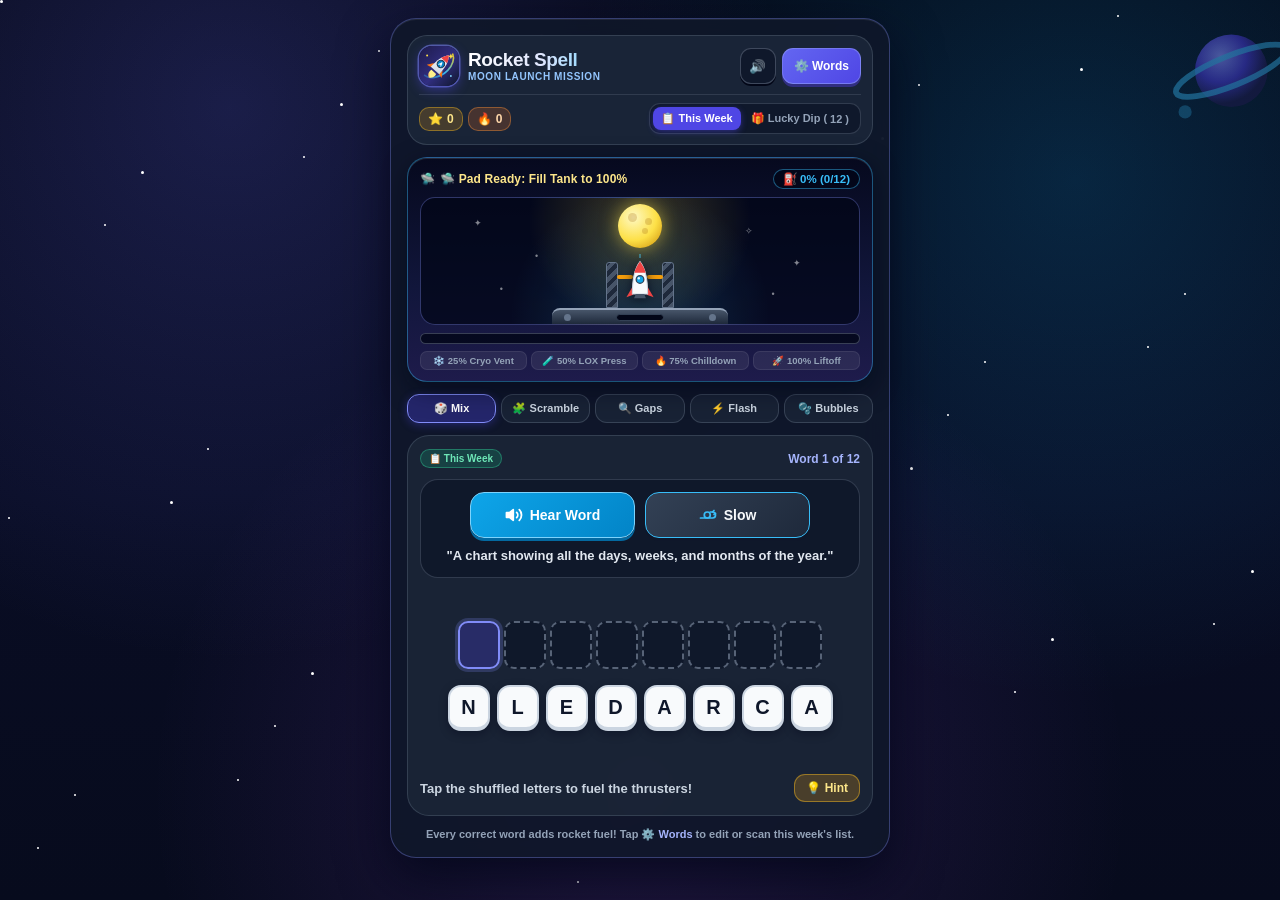
==== commit 4407ba27: "Update index.html" ====
--- a/index.html
+++ b/index.html
@@ -1,237 +1,3620 @@
 <!DOCTYPE html>
-<!-- saved from url=(0106)https://gemini.google.com/share/0dea1afd90fc?social_preview=true&skid=1276f4ec-0260-4103-b234-ff2f4437b25a -->
-<html lang="en-GB" dir="ltr"><head><meta http-equiv="Content-Type" content="text/html; charset=UTF-8"><script type="text/javascript" async="" src="./index_files/destination" nonce=""></script><meta name="og-profile-acct" content="barenakedbeer@gmail.com"><script type="text/javascript" async="" src="./index_files/js" nonce=""></script><!--<base href="https://gemini.google.com/">--><base href="."><link rel="preconnect" href="https://www.gstatic.com/"><meta name="referrer" content="origin"><meta name="viewport" content="initial-scale=1,minimum-scale=1,width=device-width,interactive-widget=resizes-content,viewport-fit=cover"><meta name="color-scheme" content="only"><meta name="google-site-verification" content="NDfDvTdbFxsd1TbRRZVQZULBTRT2-fatyuQ1TT8gack"><meta name="twitter:card" content="summary_large_image"><meta property="og:site_name" content="Gemini"><meta name="mobile-web-app-capable" content="yes"><meta name="apple-mobile-web-app-capable" content="yes"><meta name="application-name" content="Gemini"><meta name="apple-mobile-web-app-title" content="Gemini"><meta name="apple-mobile-web-app-status-bar-style" content="black"><meta name="msapplication-tap-highlight" content="no"><link rel="preconnect" href="https://gemini.gstatic.com/"><link rel="dns-prefetch" href="https://www.google.com/"><link rel="dns-prefetch" href="https://lh3.googleusercontent.com/"><link rel="dns-prefetch" href="https://waa-pa.clients6.google.com/"><link rel="dns-prefetch" href="https://ogads-pa.clients6.google.com/"><link rel="dns-prefetch" href="https://www.gstatic.com/"><link rel="manifest" crossorigin="use-credentials" href="https://gemini.google.com/_/BardChatUi/manifest.json"><link rel="home" href="https://gemini.google.com/?lfhs=2"><link rel="msapplication-starturl" href="https://gemini.google.com/?lfhs=2"><link rel="icon" href="https://www.gstatic.com/lamda/images/gemini_sparkle_4g_512_lt_f94943af3be039176192d.png" sizes="512x512"><link rel="apple-touch-icon-precomposed" href="https://www.gstatic.com/lamda/images/gemini_sparkle_4g_512_lt_f94943af3be039176192d.png" sizes="512x512"><link rel="msapplication-square512x512logo" href="https://www.gstatic.com/lamda/images/gemini_sparkle_4g_512_lt_f94943af3be039176192d.png" sizes="512x512"><link rel="preload" href="./index_files/m=_b" as="script" nonce=""><script data-id="_gd" nonce="">window.WIZ_global_data = {"AEJOSc":false,"ARR9x":true,"AfY8Hf":false,"Ajsvkd":true,"B7TsWc":"","BdA8rf":true,"CVUPx":false,"DEh2U":false,"DedwT":true,"Di4zjc":false,"DnVkpd":"Help me pack for a weekend camping trip. We’re bringing our labradoodle, fishing for salmon, and planning to stargaze.∞https://www.gstatic.com/lamda/images/landing/a/i18n/en/d1_31d908884d72319540103.jpg∞https://www.gstatic.com/lamda/images/landing/a/i18n/en/da1_b357750635e4585280725.png∞Here is a list of camping gear essentials that you may need for your weekend camping trip:\u003cbr /\u003e\u003cul\u003e\u003cli\u003e\u003cstrong\u003eTent:\u003c/strong\u003e This is where you will sleep, so make sure it is big enough for everyone and that it is in good condition.\u003c/li\u003e\u003cli\u003e\u003cstrong\u003eSleeping bags:\u003c/strong\u003e These will keep you warm at night. Choose sleeping bags that are rated for the temperature range you will be camping in.\u003c/li\u003e\u003cli\u003e\u003cstrong\u003eSleeping pads:\u003c/strong\u003e These will add extra insulation and comfort to your sleeping bags.\u003c/li\u003e\u003cli\u003e\u003cstrong\u003eCamp chairs:\u003c/strong\u003e These will be a lifesaver when you are relaxing around the campfire or just taking a break from hiking\u003c/li\u003e\u003c/ul\u003e∰Rewrite this email draft to make it more clear and concise∞https://www.gstatic.com/lamda/images/landing/a/i18n/en/d2_63e667d15464db3e96f2e.jpg∞https://www.gstatic.com/lamda/images/landing/a/i18n/en/da2_2ff53d7c4782d54272f15.png∞Sure, here is a more clear and concise version of your email draft:\u003cbr /\u003eDear Professor [Professor’s name],\u003cbr /\u003eCongratulations on your Teaching Excellence Award! I am so honored to have had you as my economics professor this semester.\u003cbr /\u003eYour engaging teaching style has made complex economic concepts easy to understand. I especially appreciated how you incorporated real-world examples into your lectures. Your helpfulness and support both in and out of the classroom has been invaluable.∰Give me a list of 5 well-known sci-fi books and show the results in a table with descriptions∞https://www.gstatic.com/lamda/images/landing/a/i18n/en/d3_e479902e2fe272b199c8a.jpg∞https://www.gstatic.com/lamda/images/landing/a/i18n/en/da3_9dab65cbc90ef9e98f389.png∞Sure, here is a list of 5 well-known sci-fi books in a table with descriptions, including images:\u003cbr /\u003e\u003ctable\u003e\u003cthead\u003e\u003ctr\u003e\u003cth\u003eBook\u003c/th\u003e\u003cth\u003eAuthor\u003c/th\u003e\u003cth\u003eYear\u003c/th\u003e\u003cth\u003eDescription\u003c/th\u003e\u003c/tr\u003e\u003c/thead\u003e\u003ctbody\u003e\u003ctr\u003e\u003ctd\u003e\u003c/td\u003e\u003ctd\u003e\u003c/td\u003e\u003ctd\u003e\u003c/td\u003e\u003ctd\u003e\u003c/td\u003e\u003c/tr\u003e\u003c/tbody\u003e\u003c/table\u003e","DpimGf":false,"ENrkEf":0,"EOzIkf":"Z0XRTmVhQrI","EP1ykd":["/_/*","/calling-opt-out","/calling-opt-out/*","/corp","/corp/*","/drivesharing","/drivesharing/*","/emulator","/emulator/*","/staging","/staging/*"],"FABJ3e":"https://docs.google.com/picker","FL1an":false,"FdrFJe":"6597295648708734934","GK6dn":"https://geminiweb-pa.clients6.google.com","GdU5Bf":"","GruApd":"mf1.[base64]","GtQXDc":"Give me caption options to tell the world about my new fur baby, Finn. Use emojis∞https://www.gstatic.com/lamda/images/landing/a/u18/en/m1_02050367fdbe8690faba4.jpg∞https://www.gstatic.com/lamda/images/landing/a/u18/en/ma1_21f7d57cc2164a94180f6.png∞Sure, here are some caption options to tell the world about your new fur baby, Finn, using emojis:\n🐶 Meet my new best friend, Finn! He’s a bundle of joy and I can’t wait for all the adventures we’ll have together. #newpuppy #furryfriend #Finn\n🐾 Finn has stolen my heart! He’s the cutest and cuddliest puppy I’ve ever met. #puppylove #FinnFan #doglover\n🐕‍🦺 Finn is officially part of the family! He’s already brought so much joy into our lives. #welcomehomeFinn #adoptdontshop #dogsofinstagram\n🐶 Finn is my little shadow! He follows me everywhere I go. #puptastic #FinnAdventures #dogdays\n🐾 Finn is always up for a good cuddle! He’s the perfect lapdog. #snugglebuddy #FinnTheCuddleBug #bestdoggoever∰Describe a new fashion trend that’s inspired by retro styles.∞https://www.gstatic.com/lamda/images/landing/a/u18/en/m2_0837b565aa77b98938d28.jpg∞https://www.gstatic.com/lamda/images/landing/a/u18/en/ma2_4dc50c5a1ccf43229c150.png∞New fashion trend inspired by retro styles:\nThe Neo-Glam Revival\nThe Neo-Glam Revival is a new fashion trend that takes inspiration from the glamorous styles of the 1970s and 1980s. This trend is all about bold colors, metallics, and over-the-top silhouettes.\nSome of the key pieces of the Neo-Glam Revival include:\nSequin dresses: Sequin dresses are a must-have for anyone who wants to channel the Neo-Glam Revival trend. These dresses are perfect for a night out on the town, and they’ll make you feel like a million bucks.\nMetallic suits: Metallic suits are another key piece of the Neo-Glam Revival trend. These suits are perfect for making a statement, and they can be dressed up or down depending on the occasion.∰Draft a guide on how to set up the perfect movie marathon night with friends.∞https://www.gstatic.com/lamda/images/landing/a/u18/en/m3_d4e89a863f2a97bd080a7.jpg∞https://www.gstatic.com/lamda/images/landing/a/u18/en/ma3_45eebba09a87a8a8c95e6.png∞How to Set Up the Perfect Movie Marathon Night with Friends\nMovie marathons are a great way to spend time with friends and enjoy your favorite films. But to make sure your marathon is a success, there are a few things you need to do to prepare.\n1. Choose your movies\nThe most important thing is to choose movies that everyone will enjoy. If you’re not sure what to pick, try doing a poll of your friends to see what they’re interested in. You can also choose a theme for your marathon, such as all comedies, all horror movies, or all movies from a particular decade.\n2. Set a schedule\nOnce you’ve chosen your movies, it’s a good idea to set a schedule for the night. This will help ensure that you have enough time to watch all of the movies and also take breaks for snacks and bathroom visits.","HUGLxb":"https://geminiweb-pa.clients6.google.com","HiPsbb":1,"I2uq4c":"","Im6cmf":"/_/BardChatUi","IrULFb":"","J1jtEd":5,"JLbhgf":"https://notebooklm.google.com","JNl6me":"/punctual/prod/assistant-bard","KnDnFf":"feeds/nrij2vo2gajxiu","L8cmRe":" ","LoQv7e":false,"LtiLwc":true,"Lz8rbb":true,"ML1cTc":false,"MT7f9b":[],"MUE6Ne":"gemini-web-uiserver","MuJWjd":false,"P1qjVc":false,"PI9WOb":"[base64]\u003d","QrtxK":"0","RAQcW":true,"RL9Dob":["can list advantages and disadvantages to consider before buying a smart watch","can brainstorm ways to make instant noodles even more delicious","can start an Ireland trip plan for your group and export it to Docs","can create a table to track the depth chart for your community basketball team","can list some power words to use on your resume that show leadership","can write some lyrics for your heartbreak anthem titled “Lovesick”","can give you some ideas to surprise your movie-loving friend on their birthday","can explain your code to you, line by line","can draft an email accepting the job offer and export it to Gmail","can help you debug your lines of source code","can help you explain to your kids why the sky is blue","can draft a design brief for your bookstore’s new logo and export it to Docs"],"RMwZnf":[],"S06Grb":"116090712342109844189","S6lZl":103135050,"SDPG4c":false,"SNlM0e":"AFk0UUVGkCXxVrFAz0UpywKTehKB:1795370033814","SVs1zb":false,"TO6HLc":false,"TSDtV":"{\"token\":\"CAMSpQcdpQCFz5gQBMaXBgOvJgO1nwYExAYDotwFA6XOBAK2/7USAozCAwO+oNkGA5sgCAII33YBu/YGApmeD6unAAK7gQQC/bgFA+rWBQKKpAakSAKkkgXibQIdAoEEDssCAoYWApHIBapdArwD8QSVWgL/nQXhBKPdBQKCPgXm7QUCwBsD/[base64]/MBoIFqQYDvQAChw4D8AMDwhIN+wgDzRQAPQCPdgDoCQA7/S8D1CMD/[base64]/AYEvAQEtwkAtgMDigYOvAEOkjcELgDdHQKdVAPwOwW2UgWUGwS9GwIbBJ4GBNkoBcIjAM8BBJkWAO0DBN03BKoJAJE8At4GBK9fBOQOAutJAs8bBKkDAxED1wMEYgO2NQWcAz8AghnjLgCOEQO/AgTzIwXfdgTBEg7uDACwNAO8H8k8A+kLA+NJBbAKArgDmVwDhwYDkRMAiwq8AgCXDgK2FvQ4AMsrAtAWA5UlAZIaAAUA6QQDzBYD1AEFswsCmGsD6boGA8g5jlsDiWQAy9LiAgX7qB7a9HzP2hA\u003d\",\"flags\":{\"45780889\":true,\"45713993\":false,\"45782420\":\"2026-04-27\",\"45700005\":true,\"45755442\":false,\"45769043\":true,\"45878409\":true,\"45629317\":\"https://www.gstatic.com/lamda/images/app_upsell/en_badge_web_generic_3943bbffa169559934849.png\",\"45700351\":false,\"45700350\":true,\"45779771\":true,\"45877238\":true,\"45699667\":true,\"45845192\":true,\"45428796\":false,\"45731573\":false,\"45663939\":\"[[\\\"researcher\\\"]]\",\"45679061\":true,\"45900524\":false,\"45696853\":false,\"45760836\":true,\"45776990\":false,\"45799150\":1036800,\"45640658\":true,\"45671620\":false,\"45780929\":false,\"45712190\":true,\"45858998\":\"[[\\\"3749332334\\\",\\\"9711596401\\\",\\\"2293390883\\\",\\\"6188270283\\\",\\\"2846219832\\\",\\\"3491697285\\\"]]\",\"45664020\":true,\"45532386\":false,\"45677269\":true,\"45770930\":\"https://support.google.com/gemini?p\u003davatar\",\"45629137\":true,\"45888971\":true,\"45784239\":true,\"45873311\":true,\"45876642\":0,\"45688132\":true,\"45757491\":true,\"45754992\":true,\"45778709\":false,\"45770990\":false,\"45793177\":true,\"45807869\":false,\"45842329\":false,\"45845677\":true,\"45727205\":false,\"45784286\":true,\"45767789\":\"\",\"45866520\":false,\"45678574\":false,\"45462879\":true,\"45882815\":false,\"45757112\":true,\"45757230\":true,\"45631173\":true,\"45828112\":false,\"45835613\":false,\"45428868\":true,\"45677779\":false,\"45673324\":false,\"45784130\":true,\"45737527\":true,\"45867521\":false,\"45619237\":false,\"45885516\":false,\"45894477\":false,\"45759375\":false,\"45805891\":false,\"45745026\":false,\"45892251\":false,\"45832613\":true,\"45462043\":true,\"45837418\":false,\"45714542\":true,\"45760436\":604800,\"45791001\":true,\"45717617\":true,\"45894943\":false,\"45782505\":false,\"45683762\":false,\"45630276\":true,\"45806439\":false,\"45872665\":true,\"45742874\":true,\"45708221\":false,\"45820455\":true,\"45782504\":true,\"45647985\":true,\"45700033\":true,\"45692524\":false,\"45844984\":false,\"45844003\":true,\"45880441\":false,\"45716191\":true,\"45428931\":false,\"45739006\":false,\"45731129\":false,\"45476323\":false,\"45688397\":false,\"45874265\":false,\"45646913\":false,\"45702643\":true,\"45709210\":false,\"45733811\":true,\"45761806\":false,\"45890794\":false,\"45815718\":false,\"45739372\":true,\"45813023\":true,\"45855483\":false,\"45878689\":false,\"45791195\":false,\"45866854\":3,\"45675323\":true,\"45616224\":false,\"45794898\":true,\"45861229\":false,\"45683014\":true,\"45891316\":false,\"45753574\":6,\"45619266\":false,\"45840120\":true,\"45699247\":true,\"45718927\":false,\"45668267\":false,\"45856514\":false,\"45828731\":true,\"45769790\":true,\"45692079\":false,\"45729443\":false,\"45786758\":2,\"45428776\":450,\"45679326\":25,\"45758536\":true,\"45751694\":false,\"45692963\":5,\"45756333\":false,\"45777780\":true,\"45774443\":true,\"45713262\":false,\"45754631\":false,\"45696297\":true,\"45785673\":true,\"45717898\":false,\"45889705\":false,\"45787328\":true,\"45894112\":false,\"45787906\":true,\"45428847\":true,\"45751609\":true,\"45684682\":true,\"45892774\":false,\"45855363\":false,\"45772622\":0,\"45630433\":true,\"45796924\":true,\"45822804\":false,\"45783488\":true,\"45680096\":false,\"45722323\":false,\"45684100\":\"[]\",\"45877069\":false,\"45871689\":false,\"45698609\":\"4af6c7f5da75d65d\",\"45856446\":false,\"45880795\":false,\"45814206\":true,\"45811647\":false,\"45739943\":false,\"45861112\":true,\"45778749\":true,\"45817656\":true,\"45750763\":true,\"45765046\":\"NONE\",\"45647122\":true,\"45805211\":true,\"45634997\":true,\"45688511\":true,\"45638870\":\"https://one.google.com/ai/invite?utm_source\u003dgemini\u0026utm_medium\u003dweb\u0026utm_campaign\u003dinvite_friends\",\"45654979\":true,\"45624306\":true,\"45698590\":true,\"45750906\":50,\"45746212\":true,\"45881388\":false,\"45726453\":true,\"45893853\":false,\"45785752\":true,\"45714878\":false,\"45879608\":false,\"45866053\":false,\"45848074\":false,\"45841603\":false,\"45712222\":true,\"45881910\":false,\"45625530\":true,\"45748195\":true,\"45782303\":false,\"45756449\":false,\"45734252\":false,\"45683635\":false,\"45882074\":false,\"45832912\":false,\"45709390\":false,\"45776193\":false,\"45781235\":false,\"45808055\":false,\"45762292\":2000,\"45642725\":true,\"45821853\":\"[[\\\"7777\\\",\\\"Unlock BTS\\\"]]\",\"45733281\":false,\"45879767\":false,\"45896656\":false,\"45863123\":\"\",\"45643063\":false,\"45738886\":true,\"45763811\":true,\"45732132\":true,\"45795846\":false,\"45684130\":true,\"45805941\":false,\"45757618\":\"{tool_logo_placeholder}\",\"45696224\":true,\"45782660\":true,\"45696501\":false,\"45861814\":false,\"45682306\":true,\"45762291\":false,\"45825357\":false,\"45775738\":0,\"45740570\":true,\"45836818\":false,\"45755262\":true,\"45716318\":false,\"45791197\":true,\"45882364\":false,\"45835450\":true,\"45664100\":false,\"45699248\":true,\"45786234\":true,\"45789751\":true,\"45728713\":true,\"45831375\":false,\"45845653\":true,\"45848480\":false,\"45612622\":true,\"45854755\":true,\"45790001\":true,\"45863303\":false,\"45737426\":true,\"45766486\":false,\"45700004\":false,\"45806132\":true,\"45430100\":false,\"45771699\":true,\"45867241\":false,\"45619561\":false,\"45532323\":false,\"45748810\":true,\"45829880\":40,\"45751552\":true,\"45775739\":3153600000000,\"45853319\":true,\"45706437\":true,\"45790276\":false,\"45428947\":true,\"45737235\":true,\"45639768\":\"https://content.googleapis.com\",\"45775348\":false,\"45889706\":false,\"45854187\":true,\"45804888\":true,\"45844954\":false,\"45845394\":0,\"45883765\":true,\"45803236\":false,\"45870441\":false,\"45821003\":true,\"45783485\":\"Lyria 3.5\",\"45791046\":true,\"45745757\":true,\"45773868\":true,\"45877684\":1,\"45742440\":false,\"45811268\":true,\"45813228\":true,\"45831370\":true,\"45771357\":1,\"45650128\":false,\"45620935\":true,\"45774830\":false,\"45428970\":true,\"45630680\":false,\"45779796\":true,\"45674830\":true,\"45717684\":\"gemini_ail_upsell_model_selection\",\"45850593\":true,\"45737691\":\"\",\"45750060\":true,\"45856607\":false,\"45696887\":true,\"45821035\":false,\"45771481\":0,\"45750981\":86400,\"45864145\":false,\"45771354\":true,\"45813232\":true,\"45786179\":false,\"45825566\":true,\"45851651\":false,\"45765380\":false,\"45814261\":false,\"45770192\":true,\"45741034\":true,\"45889644\":false,\"45687795\":true,\"45894969\":false,\"45706222\":5,\"45693307\":false,\"45429052\":false,\"45718680\":true,\"45822099\":true,\"45826115\":false,\"45779623\":true,\"45746601\":true,\"45871820\":true,\"45688939\":\"\",\"45785177\":true,\"45719602\":false,\"45872360\":false,\"45877856\":false,\"45770139\":true,\"45886894\":false,\"45869584\":false,\"45809342\":true,\"45746940\":false,\"45679481\":true,\"45865884\":false,\"45724465\":false,\"45856124\":true,\"45827085\":true,\"45882876\":false,\"45688575\":true,\"45791988\":true,\"45658016\":false,\"45774998\":true,\"45760490\":false,\"45626370\":true,\"45780296\":true,\"45714333\":\"[]\",\"45692684\":true,\"45652190\":true,\"45900224\":0,\"45738565\":false,\"45773351\":false,\"45810490\":false,\"45837140\":\"2026-10-13\",\"45740225\":false,\"45781253\":\"Ultra\",\"45766474\":true,\"45685834\":false,\"45598641\":true,\"45661215\":false,\"45733287\":\"[]\",\"45877858\":false,\"45685548\":true,\"45663042\":true,\"45611828\":true,\"45833066\":true,\"45699338\":false,\"45712923\":true,\"45726720\":true,\"45861171\":\"\",\"45788841\":false,\"45741886\":false,\"45833603\":true,\"45873618\":false,\"45803271\":false,\"45814171\":true,\"45730768\":true,\"45720506\":\"[[\\\"Recommend a film based on my YouTube history⇔Recommend a film based on my YouTube history\\\",\\\"Brainstorm my next trip using my photos⇔Brainstorm my next trip using my photos\\\",\\\"Describe my vibe based on my emails⇔Describe my vibe based on my emails\\\",\\\"Show me hidden patterns in my Google searches⇔Show me hidden patterns in my Google searches\\\",\\\"Suggest a new hobby for me using Gmail⇔Suggest a new hobby for me using Gmail\\\"]]\",\"45699474\":5,\"45827104\":false,\"45655213\":true,\"45669548\":false,\"45880025\":false,\"45662690\":false,\"45862259\":false,\"45745670\":false,\"45709565\":false,\"45812697\":false,\"45859117\":false,\"45751430\":false,\"45716813\":true,\"45753421\":false,\"45696884\":true,\"45667219\":\"\",\"45865971\":true,\"45856844\":false,\"45896208\":false,\"45667659\":false,\"45646093\":false,\"45731378\":true,\"45694979\":false,\"45699391\":false,\"45845404\":false,\"45638174\":\"[[251350,295015,295016,296919,296920,314906,314908,357761]]\",\"45477876\":false,\"45771973\":true,\"45793823\":false,\"45737862\":true,\"45805924\":true,\"45764723\":true,\"45775777\":true,\"45618835\":false,\"45814177\":false,\"45828959\":false,\"45824882\":false,\"45729441\":false,\"45699475\":2,\"45740021\":true,\"45760777\":true,\"45683577\":true,\"45861832\":false,\"45733984\":true,\"45736132\":true,\"45729176\":false,\"45773275\":false,\"45722099\":true,\"45760487\":false,\"45820648\":true,\"45785986\":true,\"45756987\":false,\"45692461\":true,\"45688695\":\"[[\\\"1acf3172319789ce\\\"]]\",\"45890995\":true,\"45851842\":false,\"45739942\":\"[]\",\"45679799\":\"[[\\\"203e6bb81620bcfe\\\",\\\"2525e3954d185b3c\\\",\\\"61530e79959ab139\\\",\\\"4af6c7f5da75d65d\\\"]]\",\"45796388\":false,\"45428772\":false,\"45817390\":false,\"45694518\":true,\"45846582\":true,\"45714996\":true,\"45880888\":false,\"45854536\":true,\"45818232\":false,\"45802010\":true,\"45824514\":true,\"45836686\":50,\"45641739\":true,\"45532352\":true,\"45831001\":true,\"45864552\":true,\"45844068\":false,\"45882763\":0,\"45753517\":false,\"45677359\":true,\"45733688\":true,\"45786783\":\"Spark\",\"45851876\":true,\"45693723\":false,\"45856878\":false,\"45717469\":true,\"45844577\":3,\"45828479\":false,\"45784173\":true,\"45842486\":false,\"45875915\":true,\"45872537\":false,\"45638077\":false,\"45845403\":false,\"45799555\":true,\"45876630\":false,\"45835046\":false,\"45663532\":1000,\"45839321\":false,\"45717074\":false,\"45784489\":true,\"45836812\":false,\"45718138\":true,\"45696143\":false,\"45633323\":false,\"45780648\":true,\"45639578\":true,\"45614913\":false,\"45779535\":true,\"45840847\":true,\"45429046\":true,\"45690586\":\"travel-agent\",\"45624466\":false,\"45688837\":\"\",\"45827931\":false,\"45728815\":true,\"45642724\":true,\"45840807\":true,\"45678333\":true,\"45747775\":true,\"45880437\":false,\"45890049\":false,\"45857856\":false,\"45861401\":\"\",\"45822994\":false,\"45887435\":false,\"45813251\":\"[[\\\"erling haaland\\\",\\\"viking row\\\",\\\"viking rowing chant\\\"]]\",\"45428830\":false,\"45428973\":true,\"45693689\":false,\"45769595\":true,\"45723496\":true,\"45652198\":true,\"45815982\":false,\"45866620\":true,\"45638173\":\"[[181501,223238,188576,262258,241573,197247,275421,324902,295014,295250,296912,298961,310913,314908,334100]]\",\"45784533\":true,\"45812885\":false,\"45617354\":true,\"45689328\":20,\"45707164\":true,\"45774292\":false,\"45788009\":true,\"45876369\":false,\"45682772\":false,\"45887442\":false,\"45856486\":true,\"45849993\":false,\"45826101\":false,\"45836253\":false,\"45746075\":false,\"45674425\":-1.0,\"45738805\":true,\"45854680\":true,\"45664528\":true,\"45867352\":false,\"45428871\":true,\"45781193\":true,\"45843305\":false,\"45731717\":true,\"45701616\":true,\"45805679\":false,\"45819477\":false,\"45714214\":false,\"45620361\":true,\"45692962\":604800,\"45625531\":true,\"106342279\":\"[[\\\"889569380425\\\",\\\"729749b1bf49\\\",\\\"ee9a3e3e9b46\\\",\\\"e523dc244106\\\",\\\"c28215cec3f8\\\",\\\"28b3f8d0abfc\\\",\\\"f2ea6a2c3053\\\",\\\"f771a1c9f0a4\\\",\\\"95a2a616633d\\\",\\\"7e3b94836858\\\",\\\"eb0d769e3794\\\",\\\"fef81681c1aa\\\",\\\"0161e46a7ad2\\\",\\\"9132dce6a02a\\\",\\\"67cf4c009c90\\\",\\\"798d656b045d\\\",\\\"177d7101c0bb\\\",\\\"1f93d906c130\\\",\\\"5a820650083e\\\",\\\"65f47f6e5af5\\\",\\\"95f0c3a3de54\\\",\\\"0d7045df5129\\\",\\\"ccc49e517c5b\\\",\\\"d38fa5f76681\\\",\\\"a71d1483b5c6\\\",\\\"0180500b351c\\\",\\\"ca5df05646aa\\\",\\\"219a18d654e7\\\",\\\"79a9338038c0\\\",\\\"f352be438aba\\\",\\\"24769ae5658f\\\",\\\"dba3ceb42f6a\\\",\\\"2ec522fb923c\\\",\\\"b7935909d61b\\\",\\\"a734ac2ab40b\\\",\\\"ce1b5a04943e\\\",\\\"60c24bb30d8e\\\",\\\"cede92450770\\\",\\\"b32c0631c27e\\\",\\\"3311ff7340d4\\\",\\\"3e264d7e28ad\\\",\\\"ed4b9d403c3d\\\",\\\"82af21782fc4\\\",\\\"d6d284ccaff2\\\",\\\"b7f61ac8fd2a\\\",\\\"cc22fef824cd\\\",\\\"137ff439487d\\\",\\\"60bb77582172\\\",\\\"4ef185da31ad\\\",\\\"25856a0772c0\\\"]]\",\"45703446\":1000,\"45818172\":true,\"45767963\":true,\"45828403\":false,\"45677155\":3600000,\"45671200\":true,\"45842358\":false,\"45899895\":false,\"45701230\":\"[[4]]\",\"45838717\":false,\"45848910\":false,\"45745954\":true,\"45477335\":\"generic\",\"45714727\":true,\"45676599\":false,\"45672236\":\"https://www.gstatic.com/lamda/images/app_upsell/get_app_qrcode_desktop_v3_1636471d50b52cbc2db74.png\",\"45845355\":false,\"45849159\":false,\"45699249\":true,\"45793621\":true,\"45877580\":false,\"45676331\":false,\"45851376\":false,\"45890966\":false,\"45616764\":600,\"45621702\":\"https://www.gstatic.com/lamda/images/app_upsell/en_GB/EN_UK_carousel_panel_3_67e1a5a13b288978ac487.png\",\"45674882\":false,\"45781276\":false,\"45428979\":\",EXTENSIONS\",\"45853830\":false,\"45813349\":true,\"45824452\":true,\"45740796\":true,\"45797808\":true,\"45780159\":false,\"45677001\":true,\"45771386\":false,\"45783042\":true,\"45772105\":true,\"45461066\":true,\"45734139\":true,\"45826688\":false,\"45619022\":false,\"45648567\":true,\"45683692\":false,\"45732504\":true,\"45715652\":true,\"45731132\":false,\"45817897\":true,\"45833533\":false,\"45643897\":false,\"45805059\":\"[[\\\"gemini-3-pro-image-preview-11-2025\\\"]]\",\"45691502\":true,\"45715577\":false,\"45889545\":false,\"45706223\":1000,\"45611950\":false,\"45867222\":false,\"45430437\":true,\"45711547\":true,\"45828028\":false,\"45757470\":true,\"45893859\":false,\"45813455\":false,\"45691020\":true,\"45428803\":\"generic\",\"45760163\":true,\"45764985\":true,\"45428998\":true,\"45752278\":true,\"45846602\":false,\"45820520\":false,\"45756894\":false,\"45876314\":false,\"45771906\":false,\"45850315\":\"\",\"45858977\":false,\"45795467\":true,\"45639311\":true,\"45881183\":false,\"45819576\":true,\"45866384\":false,\"45639372\":true,\"45630434\":true,\"45745132\":true,\"45718810\":false,\"45865278\":false,\"45843753\":false,\"45801053\":true,\"45613575\":false,\"45615073\":true,\"45667372\":\"[[\\\"e5a44cb1dae2b489\\\",\\\"cd472a54d2abba7e\\\",\\\"6cb69cd4b6cae77d\\\",\\\"0e0f3a3749fc6a5c\\\",\\\"d1f674dda82d1455\\\"]]\",\"45617595\":\"en,en-gb,ko,ja,ru,de,fr,zh,zh-CN,zh-TW,es,es-419,es-MX,it,nl,pl,pt,pt-BR,pt-PT,id,th,hi,vi,tr,ar,ar-001,ar-EG,ar-SA,bn,sv,cs,hu,el,fa,ro,da,sk,fi,uk,no,bg,sr,he,hr,lt,sl,et,iw,lv,sw,te,ta,gu,kn,ml,mr,ur,en-AU,en-IN,nl-BE,es-ES,en-CA,fr-CA\",\"45851679\":true,\"45708747\":false,\"45709453\":true,\"45840377\":false,\"45770758\":0.5,\"45664208\":true,\"45888867\":false,\"45771265\":0.0,\"45787101\":true,\"45863433\":false,\"45881362\":false,\"45773058\":false,\"45801693\":false,\"45798811\":true,\"45798289\":true,\"45779868\":true,\"45721787\":true,\"45838096\":true,\"45709059\":false,\"45816084\":3,\"45732750\":true,\"45428987\":false,\"45684647\":true,\"45785141\":\"[]\",\"45863042\":false,\"45746338\":true,\"45719854\":false,\"45890864\":false,\"45651051\":true,\"45802011\":30000,\"45717683\":\"gemini_ail_upsell_zero_state_banner\",\"45808156\":true,\"45779178\":true,\"45784882\":false,\"45665212\":true,\"45683443\":true,\"45781525\":false,\"45789457\":false,\"45861404\":false,\"45660760\":true,\"45805877\":false,\"45765660\":true,\"45780417\":true,\"45750982\":1,\"45801692\":true,\"45700801\":true,\"45817559\":false,\"45828383\":true,\"45788409\":true,\"45668123\":true,\"45861398\":true,\"45765848\":86400,\"45862957\":\"\",\"45636650\":false,\"45642914\":true,\"45736785\":false,\"45781169\":true,\"45728212\":false,\"45808019\":true,\"45720638\":true,\"45753934\":true,\"45701617\":\"Veo 3.1 Fast\",\"45793355\":true,\"45849185\":false,\"45428863\":true,\"45822362\":true,\"45749774\":true,\"45783410\":false,\"45753569\":true,\"45617672\":\"https://www.gstatic.com/lamda/images/app_upsell/apollo_launch_qr_code_9cfd6d7a0efb8fb8e817d.png\",\"45761421\":false,\"45824715\":true,\"45886893\":true,\"45685083\":true,\"45745366\":true,\"45742875\":false,\"45791672\":false,\"45694095\":false,\"45715396\":true,\"45770076\":false,\"45741285\":\"[]\",\"45696862\":5000,\"45705633\":false,\"45821286\":false,\"45787231\":true,\"45867498\":false,\"45796343\":15000,\"45628854\":true,\"45698634\":false,\"45774344\":false,\"45674611\":false,\"45818168\":true,\"45739855\":true,\"45477094\":false,\"45882363\":false,\"45630520\":true,\"45789339\":true,\"45771200\":false,\"45723340\":false,\"45706577\":false,\"45815522\":10,\"45728217\":true,\"45666607\":true,\"45877683\":1000,\"45841189\":false,\"45667097\":true,\"45884487\":false,\"45768222\":true,\"45785184\":true,\"45815295\":true,\"45863939\":true,\"45700127\":true,\"45706576\":false,\"45718141\":true,\"45644791\":true,\"45630987\":true,\"45658241\":false,\"45758599\":false,\"45736320\":false,\"45861174\":false,\"45768387\":\"\",\"45785916\":false,\"45698622\":true,\"45699364\":true,\"45733154\":\"3 Pro\",\"45679388\":false,\"45842498\":true,\"45801897\":true,\"45670358\":false,\"45743387\":true,\"45745603\":true,\"45625466\":true,\"45870348\":false,\"45679862\":true,\"45747325\":true,\"45846601\":false,\"45835375\":false,\"45813450\":false,\"45742227\":\"Try it\",\"45823305\":true,\"45724824\":true,\"45683862\":true,\"45765495\":true,\"45786757\":false,\"45852291\":\"2027-06-01\",\"45666359\":true,\"45740058\":false,\"45784140\":false,\"45739200\":false,\"45710686\":false,\"45825660\":true,\"45784254\":true,\"45861417\":false,\"45765059\":true,\"45791234\":true,\"45428944\":\"\",\"45852166\":false,\"45615673\":true,\"45685680\":false,\"45701229\":\"[[5]]\",\"45833926\":true,\"45692172\":true,\"45800001\":false,\"45770840\":true,\"45898557\":false,\"45717977\":false,\"45737920\":false,\"45712913\":true,\"45688836\":false,\"45755212\":false,\"45705510\":true,\"45722387\":true,\"45788859\":false,\"45759314\":true,\"45784552\":false,\"45858057\":true,\"45675131\":false,\"45685184\":false,\"45770589\":true,\"45884490\":false,\"45829943\":false,\"45694843\":\"Pro\",\"45855018\":true,\"45868854\":true,\"45862566\":false,\"45882072\":false,\"45765321\":true,\"45739302\":false,\"45702599\":false,\"45702238\":false,\"45620524\":\"https://gemini.google.com/gemini/download/mobile?utm_medium\u003dproduct_promo\u0026utm_source\u003dmarketing_led_banner\u0026utm_campaign\u003dmweb_upsell_banner\u0026campaign_id\u003dmweb_upsell_banner\",\"45841287\":true,\"45802312\":false,\"45768816\":true,\"45794188\":true,\"45667220\":0,\"45800227\":\"https://gemini.google.com/gemini/download/mobile?utm_medium\u003dproduct_promo\u0026utm_source\u003dmarketing_led_disco_card\u0026utm_campaign\u003dmweb_upsell_interstitial_1\u0026campaign_id\u003dmweb_upsell_interstitial_1\",\"45723305\":false,\"45715762\":true,\"45649881\":true,\"45831943\":true,\"45776671\":true,\"45668250\":\"948b866104ccf484\",\"45853311\":false,\"45817370\":true,\"45730892\":false,\"45880859\":true,\"45637678\":true,\"45800944\":false,\"45428829\":false,\"45841709\":true,\"45895607\":false,\"45668866\":true,\"45715819\":true,\"45765574\":true,\"45617558\":\"\",\"45895225\":false,\"45855746\":true,\"45822847\":true,\"45682324\":true,\"45668252\":true,\"45772716\":true,\"45733382\":false,\"45693608\":true,\"45622099\":false,\"45779107\":true,\"45697455\":\"Veo 3.1\",\"45724300\":true,\"45878929\":true,\"45726695\":true,\"45764927\":true,\"45694415\":true,\"45790621\":false,\"45681963\":false,\"45730435\":true,\"45768477\":false,\"45824485\":true,\"45706766\":\"[[\\\"gemkick_corpus\\\",\\\"gmail_bard\\\",\\\"google_calendar\\\",\\\"google_calendar_2\\\",\\\"google_chat\\\",\\\"google_keep\\\",\\\"google_reminders\\\",\\\"keep\\\",\\\"reminder\\\",\\\"workspace_tool\\\"]]\",\"45734709\":true,\"45898396\":false,\"45827963\":false,\"45668341\":true,\"45880340\":true,\"45691968\":false,\"45822818\":false,\"45863682\":true,\"45639427\":true,\"45618951\":true,\"45830516\":false,\"45870442\":false,\"45765218\":true,\"45877685\":false,\"45874274\":false,\"45777711\":true,\"45678082\":false,\"45783001\":false,\"45755812\":true,\"45697017\":0,\"45824345\":true,\"45765464\":true,\"45711658\":true,\"45880821\":false,\"45428774\":100,\"45881025\":false,\"45766722\":true,\"45693595\":true,\"45684537\":true,\"45885795\":false,\"45776216\":true,\"45718365\":\"gemini_ail_upsell_model_limit\",\"45882121\":2000,\"45758612\":false,\"45630518\":true,\"45750293\":false,\"45768768\":false,\"45891247\":false,\"45827439\":true,\"45689501\":\"https://github.com/apps/google-integrations/installations/new\",\"45841864\":true,\"45686189\":true,\"45658643\":false,\"45429005\":false,\"45731973\":3,\"45640656\":true,\"45828719\":false,\"45745944\":true,\"45739201\":false,\"45807782\":false,\"45430373\":false,\"45818800\":false,\"45733279\":false,\"45855948\":false,\"45777065\":true,\"45787159\":true,\"45813822\":true,\"45619148\":false,\"45840379\":false,\"45428832\":false,\"45800987\":30000,\"45859067\":4,\"45758421\":true,\"45722012\":true,\"45681677\":true,\"45824508\":true,\"45622144\":true,\"45615223\":\"18.99\",\"45859065\":true,\"45641042\":true,\"45699039\":false,\"45898934\":false,\"45870595\":true,\"45696673\":false,\"45887264\":true,\"45717900\":true,\"45753585\":true,\"45689251\":true,\"45793623\":true,\"45799980\":false,\"45648846\":true,\"45824442\":true,\"45724017\":true,\"45842462\":0,\"45872260\":false,\"45880045\":false,\"45747382\":false,\"45714899\":30,\"45833684\":true,\"45874228\":false,\"45772654\":true,\"45839429\":false,\"45747532\":false,\"45859570\":false,\"45711464\":true,\"45737733\":false,\"45644859\":true,\"45823793\":false,\"45827719\":true,\"45818292\":false,\"45792002\":false,\"45680307\":true,\"45711475\":true,\"45647035\":true,\"45791896\":true,\"45786084\":true,\"45748549\":false,\"45429009\":true,\"45711465\":false,\"45863067\":true,\"45691455\":true,\"45798291\":false,\"45813230\":true,\"45644186\":true,\"45679795\":\"[[\\\"9c17b1863f581b8a\\\",\\\"933eaa010f672fd8\\\",\\\"7ca48d02d802f20a\\\"]]\",\"45644695\":true,\"45872726\":true,\"45683866\":true,\"45733286\":\"[]\",\"45822098\":true,\"45643438\":true,\"45837167\":true,\"45855518\":false,\"45688032\":\"[[\\\"ttlt7zuoalji1b35\\\"]]\",\"45710362\":false,\"45755594\":false,\"45760689\":true,\"45687231\":7000,\"45738810\":true,\"45736266\":true,\"45783408\":false,\"45824137\":true,\"45692025\":true,\"45428786\":true,\"45781763\":true,\"45615771\":\"BPQSP7wMAeQ\",\"45722082\":false,\"45625498\":false,\"45848980\":false,\"45756589\":104857600,\"45886369\":false,\"45759480\":false,\"45747838\":1743526400,\"45792978\":false,\"45830514\":true,\"45745033\":false,\"45726980\":true,\"45883305\":false,\"45683943\":true,\"45876777\":false,\"45753980\":true,\"45813621\":5000,\"45799109\":false,\"45745391\":0,\"45681182\":true,\"45698709\":false,\"45622043\":true,\"45786655\":true,\"45642250\":true,\"45655171\":true,\"45688966\":true,\"45428770\":true,\"45428959\":true,\"45810459\":false,\"45897224\":false,\"45685743\":true,\"45654742\":true,\"45871963\":false,\"45842543\":false,\"45827370\":0,\"45882981\":false,\"45847922\":800,\"45697416\":false,\"45872212\":false,\"106118758\":true,\"45719400\":100,\"45752243\":false,\"45650214\":true,\"45721836\":true,\"45862319\":false,\"45428920\":true,\"45693456\":true,\"45613712\":true,\"45620714\":true,\"45847623\":false,\"45781675\":true,\"45745682\":true,\"45803631\":true,\"45861221\":false,\"45675121\":false,\"45759339\":true,\"45718928\":false,\"45618044\":true,\"45634549\":true,\"45718749\":100,\"45792003\":false,\"45759311\":true,\"45811886\":true,\"45816147\":true,\"45762744\":false,\"45895428\":false,\"45532085\":true,\"45840163\":false,\"45726287\":false,\"45804111\":false,\"45752281\":false,\"45729160\":true,\"45742601\":false,\"45747613\":\"2025-04-01\",\"45884472\":false,\"45836710\":14,\"45726291\":true,\"45783831\":true,\"45770350\":20,\"45767936\":false,\"45690947\":50,\"45726731\":true,\"45670035\":true,\"45856531\":false,\"45692510\":false,\"45845469\":true,\"45828864\":false,\"45681005\":50,\"45642397\":false,\"45702980\":true,\"45689609\":\"[]\",\"45797901\":false,\"45857980\":false,\"45728197\":true,\"45813205\":false,\"45731385\":false,\"45724929\":true,\"45836246\":\"\",\"45811348\":true,\"45857988\":false,\"45828384\":false,\"45747329\":true,\"45632647\":true,\"45716789\":true,\"45748667\":\"[[\\\"5bf011840784117a\\\",\\\"e051ce1aa80aa576\\\",\\\"b11155c88d2cdac8\\\"]]\",\"45758969\":true,\"45835457\":false,\"45747802\":true,\"45743311\":true,\"45727588\":\"[]\",\"45818004\":false,\"45698757\":true,\"45885797\":false,\"45532353\":true,\"45820651\":\"[[\\\"monday-connector-prod\\\",\\\"4295235d-8c9d-42de-9add-d125d54d7491-mcp-evernote-com\\\",\\\"f5e83368-0659-407a-98a6-2100a0586080-mcp-pandadoc-com\\\",\\\"shopify-connector-prod\\\",\\\"target.com\\\"]]\",\"45428801\":\"A\",\"45630970\":true,\"45654883\":false,\"45885710\":false,\"45655382\":true,\"45678004\":false,\"45870593\":true,\"45807846\":true,\"45764975\":false,\"45707257\":false,\"45773788\":true,\"45869560\":true,\"45428812\":false,\"45681648\":false,\"45630517\":true,\"45864611\":false,\"45840780\":false,\"45768409\":false,\"45690847\":\"\",\"45727701\":true,\"45680680\":true,\"45642259\":false,\"45764650\":false,\"45823762\":false,\"45649882\":true,\"45755013\":true,\"45768315\":false,\"45865879\":false,\"45862080\":true,\"45700634\":270,\"45707063\":true,\"45733280\":false,\"45676455\":true,\"45855603\":true,\"45735500\":true,\"45752369\":true,\"45837313\":false,\"45708712\":false,\"45845259\":true,\"45849940\":false,\"45719771\":false,\"45719064\":false,\"45428988\":30000,\"45812723\":true,\"45864641\":false,\"45716325\":true,\"45756588\":2147483648,\"45676406\":\"comment-tag\",\"45813600\":true,\"45696889\":true,\"45807551\":\"# Goal:\\nGenerate a personalized, styled topic response based on a user\u0027s recurring interests. Based on the raw data provided at the bottom, you would generate a response following the rules below. Only ground the response on the data provided in the context. Do not search online or add additional information.\\n\\n### Step 1: Format the Main User-Facing Response\\n1.  **Identify the latest state of the Topic:** Look through the topic context to identify its latest state, including the user\u0027s overarching goal, key decisions, key things that have happened, where the user is in their journey, what are potential next steps users might want to take. Make use of this information to generate the follow components together (bullet 2-4 below)\\n2.  **Greeting**: Based on bullet 1 above, start with a 1-sentence brief greeting or question from Gemini using the # header to invite the user to engage with this topic. Pick the greeting style that best fits the current moment from the options below.\\n\\n      **Critical: Vary your phrasing.** Do not start greetings the same way repeatedly. Mix up your sentence structure — use questions, statements, exclamations, or fragments. Avoid defaulting to the same opening words.\\n\\n      Do NOT overuse these starter patterns:\\n        × \\\"Ready to...\\\"\\n        × \\\"Let\u0027s...\\\"\\n        × \\\"Time to...\\\"\\n        × \\\"Looking to...\\\"\\n        × \\\"Want to...\\\"\\n        × \\\"How about...\\\"\\n\\n      **Greeting granularity:** Keep greetings at the right level of abstraction. Reference the topic\u0027s emotional core or current momentum — not hyper-specific details like part numbers, exact dates, or item specs. Save those for the Latest State Summary.\\n\\n      Greeting styles and example phrasings (use these as inspiration, not templates):\\n\\n        a) **Thoughtful check-in** — when the journey is ongoing without a major recent event:\\n           - \\\"How\u0027s [topic] coming along?\\\"\\n           - \\\"Checking in — any updates on [topic]?\\\"\\n           - \\\"What\u0027s the latest with [topic]?\\\"\\n           - \\\"Still feeling good about [direction/decision]?\\\"\\n           - \\\"[Topic] has been on your mind — where do things stand?\\\"\\n\\n        b) **Progress celebration** — when the user hit a milestone, made a decision, or completed a step:\\n           - \\\"That\u0027s a big one — [milestone] is done!\\\"\\n           - \\\"Look at that, [achievement]!\\\"\\n           - \\\"[Decision] was a solid call.\\\"\\n           - \\\"You\u0027ve been putting in the work on [topic] — it shows.\\\"\\n           - \\\"Major progress — [thing] is officially behind you.\\\"\\n\\n        c) **Reflection prompt** — when the user has been on a longer journey and it\u0027s a good moment to step back:\\n           - \\\"It\u0027s been a few weeks with [topic] — how\u0027s it feeling?\\\"\\n           - \\\"A lot has happened with [topic] — worth a quick look back?\\\"\\n           - \\\"You\u0027ve come a long way on this one.\\\"\\n           - \\\"Funny how much [topic] has evolved since you started.\\\"\\n\\n        d) **Callback to a specific detail** — when the context has a memorable, personal detail worth referencing:\\n           - \\\"Curious how [detail from context] played out.\\\"\\n           - \\\"You were weighing [option A vs B] — any verdict?\\\"\\n           - \\\"That [memorable moment] must have been something.\\\"\\n\\n           Avoid framing callbacks as yes/no questions (e.g., \\\"Did X happen?\\\"). Instead, use open-ended references that invite the user to share, not just confirm.\\n\\n           This style works best when the detail is central to the topic or represents a key decision point. Don\u0027t use it to surface a random anecdote from a broad, ongoing topic. Also avoid referencing negative incidents or naming other people (partners, family) in the greeting.\\n\\n        e) **Invitation to continue** — when there\u0027s clear unfinished work from a previous session:\\n           - \\\"You left off right at [specific point] — pick it up?\\\"\\n           - \\\"[Unfinished step] is here whenever you\u0027re ready.\\\"\\n           - \\\"There\u0027s a fun decision still waiting on [topic].\\\"\\n           - \\\"Picking up from last time — [context].\\\"\\n\\n           Frame unfinished work as an opportunity, not a backlog. The tone should feel like \\\"here\u0027s something interesting to come back to\\\" — not a task reminder.\\n\\n        f) **Anticipation builder** — when something exciting or important is coming up:\\n           - \\\"[Event] is right around the corner!\\\"\\n           - \\\"Only [X days] until [event] — exciting stuff.\\\"\\n           - \\\"The countdown is on for [event].\\\"\\n           - \\\"[Event] is getting close — feeling prepared?\\\"\\n           - \\\"Big day coming up with [event]!\\\"\\n\\n        g) **Gentle nudge** — when the user has been away for a while:\\n           - \\\"Been a little while — [topic] is still here for you.\\\"\\n           - \\\"Hey, [topic] hasn\u0027t gone anywhere.\\\"\\n           - \\\"It\u0027s been a bit — anything new on [topic]?\\\"\\n           - \\\"Whenever you want to jump back into [topic].\\\"\\n\\n        h) **Curiosity spark** — when there\u0027s a new angle or idea the user hasn\u0027t explored:\\n           - \\\"Have you thought about [new angle]?\\\"\\n           - \\\"Here\u0027s something you might not have considered for [topic].\\\"\\n           - \\\"There might be another way to approach [aspect].\\\"\\n           - \\\"One thing that could help with [topic]: [idea].\\\"\\n\\n        i) **Empathetic acknowledgment** — when the topic involves stress, complexity, or emotional weight:\\n           - \\\"The [specific challenge] hasn\u0027t been easy — but you\u0027re in it.\\\"\\n           - \\\"You\u0027ve been doing real work understanding [specific insight the user reached].\\\"\\n           - \\\"Navigating [topic] takes patience — and you\u0027ve got it.\\\"\\n\\n           Keep empathetic greetings short — one specific anchor, not a list of stressors. Reference the user\u0027s own language or breakthroughs when possible (e.g., a framework they named, a pattern they identified). Vague validation like \\\"you\u0027ve got a lot going on\\\" doesn\u0027t land — show you know *what*.\\n\\n        j) **Low-pressure opener** — when the topic is casual or the user might feel guilty about not engaging:\\n           - \\\"No rush on this one — [topic] is here when you need it.\\\"\\n           - \\\"Just keeping [topic] warm for you.\\\"\\n           - \\\"[Topic] is simmering in the background.\\\"\\n           - \\\"Nothing urgent — just your [topic] notes, whenever.\\\"\\n\\n3.  **Latest State Summary**: Based on the content in bullet 1 \u0026 2 above, provide a 1-2 sentence summary of the latest state of the topic. The \\\"Greeting\\\" and \\\"Latest State Summary\\\" should flow naturally. Prioritize recent developments and where the user left off, making it easy for them to pick things up. Keep it concise and do not regurgitate the whole context.\\n4.  **[Optional] Suggested Next Steps**: Look through the context and the content from bullet 1-3 above, especially the user\u0027s current goals, think about if there\u0027s anything the user could do now to advance on their goal. Not all topics will have obvious next steps - next steps could exist because the user left in the middle of their task earlier, something new happened while they\u0027re away, or something that could benefit their goal, but they haven\u0027t thought about yet. Only provide this section when you find reasonable next steps. Otherwise, skip this section.\\n      - If it is unclear whether a suggestion will be helpful due to missing (e.g. unconfirmed current state) or conflicting information (e.g. part of the context states that the user needs something, but some other facts within the context contradicts it), do not include it. It\u0027s perfectly fine to only have 0, 1 or 2 suggestions.\\n      - If suggestions are available, put them under the section header ## Suggested next steps, in bullet points\\n      - Make them actionable and contextually-relevant.\\n      - Only offer suggestions that you, Gemini, are capable of helping them on.\\n      - Keep each suggestion around 75 characters max. Keep a natural tone, and avoid being robotic.\\n      - Start every suggestion with an action verb (e.g., \\\"Review,\\\" \\\"Compare,\\\" \\\"Draft,\\\" \\\"Walk through,\\\" \\\"Prepare,\\\" \\\"Find,\\\" \\\"Identify\\\"). The suggestion should make clear what Gemini will deliver when tapped.\\n      - Frame suggestions as things Gemini can deliver, not real-world tasks the user must do themselves (e.g., \\\"Draft a reminder for the vet call\\\" not \\\"Call the vet\\\").\\n      - Make sure to consider the temporal relevance of your suggestions - if the user has likely already finished something (as time passes by in the real world), do not suggest that.\\n5.  **Spacing**: After the suggestions, include 5 empty rows (using empty lines or HTML \u003cbr\u003e tags/non-breaking spaces to ensure visual separation in the output).\\n\\n### Step 2: Format the Topic Memory Code Block\\nDirectly below the spacing, insert a single markdown code block containing the structured topic memory:\\n1.  **Title and Description**: Inside the code block, write:\\n```\\n\\nTopic memory\\n\\nAll the content below won\u0027t be shown on the Topics Zero State.\\nThey will be used in responses, and will be 1 tap away if the user\\nwants to take a deeper look at the Topic\u0027s memory.\\n\\n```\\n2.  **Organized Context**: Organize all context provided for the interest inside the code block as a comprehensive view of the topic\u0027s memory. The goal of this part of the UI is similar to great meeting notes taken by expert notetakers - capture all the relevant information without missing anything, and format them into sections that are easy to digest.\\n  - Be comprehensive; do not lose any information originally shared. Only modify things stylistically, while trying to keep the content the same as is. Avoid adding any interpretations.\\n  - Format it to be easy to glance.\\n  - Divide into meaningful sections and subsections with emojis for section titles.\\n  - Wrap lines manually so users can view all the text within the code block at a glance without horizontal scrolling.\\n3.  **Relevant Conversations**: Extract the `conversation_ids` from the raw data. For each ID, remove the `c_` prefix if it exists. Format the ID as a plain text link: `https://gemini.google.com/app/\u003cid_without_prefix\u003e`. Group these links under a header named \\\"💬 Relevant Conversations\\\" inside the code block.\\n\\n### Step 3: Handle Subsequent Turns\\n  - For normal follow-up questions in the same chat, respond normally. Personalize your response with the context from the first turn\u0027s response when relevant. However, do NOT follow the instructions to format the response as above - so no greeting, summary, suggestions, or code blocks in subsequent turns. Only use the topic context as additional context and respond in normal response formats.\\n  - If the user directly asks you to change the scope of the topic, or issue any corrections because the topic content is wrong\\n      - First use body text to acknowledge the change, and let users see the updated topic home page content below.\\n      - Then, follow the user\u0027s instructions to modify the context, and then re-generate the first turn\u0027s response (Greeting, Summary, Suggested next steps, spacing, and Topic memory code block) using the updated context.\\n      - Limit the acknowledgement to the first sentence at the top. The greeting \u0026 summary below should not be a direct response to acknowledge the change. It should just directly show the updated greeting / summary / suggestions / codeblock, as if you had this correct information in the first turn.\\n      - This should be the only case after the 1st turn where you follow the format above to regenerate the greeting, summary, suggestions, and code block.\",\"45664203\":true,\"45625458\":true,\"45702598\":false,\"45786168\":true,\"45704298\":false,\"45845716\":true,\"45766938\":false,\"45805086\":\"\",\"45816870\":true,\"45718445\":false,\"45725872\":false,\"45779300\":true,\"45884449\":false,\"45781255\":\"\",\"45746302\":true,\"45771904\":true,\"45727630\":false,\"45637468\":true,\"45845728\":false,\"45765847\":1,\"45785781\":true,\"45754172\":true,\"45861036\":false,\"45776085\":true,\"45868063\":false,\"45428992\":false,\"45646986\":false,\"45758784\":true,\"45615023\":\"ease-out\",\"45782803\":true,\"45816333\":true,\"45706580\":false,\"45677808\":true,\"45629789\":400,\"45791916\":true,\"45718323\":false,\"45837719\":false,\"45658689\":true,\"45693810\":false,\"45704448\":true,\"45713311\":true,\"45649949\":false,\"45701713\":true,\"45861815\":false,\"45861816\":false,\"45692433\":true,\"45847921\":150,\"45708465\":true,\"45831738\":true,\"45879263\":false,\"45769114\":false,\"45846851\":\"release\",\"45737518\":\"9d8ca3786ebdfbea\",\"45887358\":false,\"45799735\":false,\"45728348\":true,\"45831229\":false,\"45687097\":true,\"45776899\":true,\"45704526\":false,\"45700300\":false,\"45687419\":true,\"45847257\":true,\"45844276\":false,\"45870856\":false,\"45615457\":\"£\",\"45894807\":false,\"45766477\":true,\"45854971\":true,\"45760769\":false,\"45720836\":false,\"45644209\":true,\"45811652\":true,\"45738845\":\"Gemini 3 Pro\",\"45776006\":0,\"45619796\":true,\"45726702\":true,\"45688943\":\"RESEARCH_TRAVEL◊◊RESEARCH_LIFESTYLE◊◊RESEARCH_GROWTH◊◊RESEARCH_SHOPPING◊◊RESEARCH_LEARNING◊◊RESEARCH_EVENTS◊◊RESEARCH_LOCAL◊◊RESEARCH_HEALTH◊◊RESEARCH_FINANCE◊◊RESEARCH_MARKET◊◊RESEARCH_BUSINESS◊◊RESEARCH_SCIENCE_TECHNOLOGY◊\",\"45780160\":false,\"45827684\":true,\"45786772\":false,\"45751900\":false,\"45891327\":false,\"45841223\":false,\"45706234\":true,\"45837457\":true,\"45778662\":false,\"45877678\":true,\"45788020\":false,\"45642211\":true,\"45720013\":true,\"45668409\":false,\"45770873\":true,\"45824619\":true,\"45770217\":true,\"45703764\":false,\"45851791\":true,\"45803226\":true,\"45738507\":false,\"45741875\":false,\"45865881\":false,\"45805933\":true,\"45787298\":true,\"45776458\":true,\"45745950\":true,\"45799785\":true,\"45845814\":false,\"45831565\":true,\"45744007\":3,\"45765466\":false,\"45738647\":false,\"45679208\":true,\"45428884\":true,\"45781906\":false,\"45620792\":false,\"98188546\":true,\"45727184\":\"[[1]]\",\"45428823\":true,\"45664094\":true,\"45697028\":true,\"45821469\":true,\"45820900\":false,\"45428866\":false,\"45627539\":false,\"45826794\":false,\"45896138\":false,\"45759315\":5,\"45638078\":false,\"45857008\":true,\"45878157\":false,\"45792754\":false,\"45714183\":false,\"45747808\":3,\"45775093\":true,\"45660511\":true,\"45688099\":true,\"45766478\":true,\"45868839\":false,\"45730013\":\"[[\\\"889569380425\\\",\\\"729749b1bf49\\\",\\\"ee9a3e3e9b46\\\",\\\"e523dc244106\\\",\\\"c28215cec3f8\\\",\\\"28b3f8d0abfc\\\",\\\"f2ea6a2c3053\\\",\\\"f771a1c9f0a4\\\",\\\"95a2a616633d\\\",\\\"7e3b94836858\\\",\\\"eb0d769e3794\\\",\\\"fef81681c1aa\\\",\\\"0161e46a7ad2\\\",\\\"9132dce6a02a\\\",\\\"67cf4c009c90\\\",\\\"798d656b045d\\\",\\\"177d7101c0bb\\\",\\\"1f93d906c130\\\",\\\"5a820650083e\\\",\\\"65f47f6e5af5\\\",\\\"95f0c3a3de54\\\",\\\"0d7045df5129\\\",\\\"ccc49e517c5b\\\",\\\"d38fa5f76681\\\",\\\"a71d1483b5c6\\\",\\\"0180500b351c\\\",\\\"ca5df05646aa\\\",\\\"219a18d654e7\\\",\\\"79a9338038c0\\\",\\\"f352be438aba\\\",\\\"24769ae5658f\\\",\\\"dba3ceb42f6a\\\",\\\"2ec522fb923c\\\",\\\"b7935909d61b\\\",\\\"a734ac2ab40b\\\",\\\"ce1b5a04943e\\\",\\\"60c24bb30d8e\\\",\\\"cede92450770\\\",\\\"b32c0631c27e\\\",\\\"3311ff7340d4\\\",\\\"3e264d7e28ad\\\",\\\"ed4b9d403c3d\\\",\\\"82af21782fc4\\\",\\\"d6d284ccaff2\\\",\\\"b7f61ac8fd2a\\\",\\\"cc22fef824cd\\\",\\\"0bd93ab520a0\\\",\\\"137ff439487d\\\",\\\"60bb77582172\\\",\\\"4ef185da31ad\\\",\\\"25856a0772c0\\\"]]\",\"45841847\":false,\"45866853\":2,\"45698901\":true,\"45709839\":\"gemini-2.5-flash-preview-tts\",\"45827892\":false,\"45891325\":false,\"45847511\":true,\"45699316\":false,\"45889707\":false,\"45711699\":true,\"45722697\":true,\"45810652\":true,\"45585383\":true,\"45835311\":true,\"45744962\":\"fbb127bbb056c959\",\"45698756\":false,\"45851112\":false,\"45675822\":true,\"45791503\":\"[[\\\"f9160c3def60c042\\\",\\\"4b75ef714bc0fdb7\\\",\\\"b6793e316fa32abe\\\",\\\"6a76d5351acccc12\\\",\\\"377fd85517281c08\\\",\\\"1492bdc342c6774b\\\",\\\"63b2911bba87b8e6\\\",\\\"67fdf87258448729\\\",\\\"cd3f0ba60414c6d1\\\",\\\"54828fb5e057e49e\\\",\\\"e695b377c8e43e1a\\\",\\\"34ba8a1ef1a79307\\\",\\\"0460c79c8ee8ac49\\\",\\\"bab157e06192e10e\\\",\\\"4a5c01ba0236b13f\\\",\\\"4e2c09fbbcc7a57b\\\",\\\"2b22a653f29a2fc2\\\",\\\"eb39604653051d17\\\",\\\"a1b2c3d4e5f6a7b8\\\",\\\"928bd03257813072\\\",\\\"3d79136584543eea\\\",\\\"f76286b7c34e1212\\\",\\\"44f6213af93198f0\\\",\\\"ade36844474c960b\\\",\\\"cf9d36b49985612a\\\",\\\"ad33d60fd7cf1069\\\",\\\"336e1d985a19d986\\\",\\\"d68869e2d64b6a9d\\\",\\\"c56a3a12e61159be\\\",\\\"b355236de0f0bee8\\\",\\\"da0a1b01bc0e4e65\\\",\\\"2719193eadddb737\\\",\\\"fa33dd1b76fcb9c4\\\",\\\"0a8468c35fe969fe\\\",\\\"608a96bc093e0d9c\\\",\\\"7e6d5c4b3a2f10e9\\\",\\\"52b45b175f789ca1\\\",\\\"bb9cf2a969ca8f31\\\",\\\"64f32e434722dee3\\\",\\\"88b74997ea8766c9\\\",\\\"69f75850d5188344\\\",\\\"e3feca59524f1120\\\",\\\"2f2f41efa0fa3406\\\",\\\"c8590a63c9900392\\\",\\\"982b115cfbb19266\\\",\\\"6cf34aea7a45f842\\\",\\\"2e2c17fe380ea6d9\\\",\\\"70baff5461576304\\\",\\\"28ed33da56d9e92e\\\",\\\"2ba7700906f3a888\\\",\\\"be1474e1e67c0234\\\",\\\"20d9d05663cc0e5a\\\",\\\"87efed08a0e9d989\\\",\\\"972a214510e813ce\\\",\\\"c3c3a8308f4faa25\\\",\\\"a7784a9a8c8a50b7\\\",\\\"951cf5fcd6789f93\\\",\\\"ad018b9a1d1a0c44\\\",\\\"0cce12032466f97a\\\"]]\",\"45831564\":false,\"45768195\":true,\"45428953\":\"\",\"45798180\":true,\"45828992\":true,\"45625153\":true,\"45841894\":true,\"45738631\":\"1640bdc9f7ef4826\",\"45818444\":true,\"45745032\":true,\"45816724\":false,\"45854883\":true,\"45428874\":true,\"45631646\":3,\"45681081\":30,\"45830819\":false,\"45881708\":false,\"45806107\":false,\"45726858\":true,\"45688899\":true,\"45690320\":false,\"45760098\":false,\"45800098\":false,\"45715312\":\"[[\\\"af\\\",\\\"am\\\",\\\"ar\\\",\\\"bg\\\",\\\"bn\\\",\\\"bs\\\",\\\"ca\\\",\\\"cmn\\\",\\\"cs\\\",\\\"cy\\\",\\\"da\\\",\\\"de\\\",\\\"el\\\",\\\"en\\\",\\\"es\\\",\\\"et\\\",\\\"eu\\\",\\\"fa\\\",\\\"fi\\\",\\\"fil\\\",\\\"fr\\\",\\\"ga\\\",\\\"gl\\\",\\\"gu\\\",\\\"ha\\\",\\\"he\\\",\\\"hi\\\",\\\"hr\\\",\\\"hu\\\",\\\"id\\\",\\\"is\\\",\\\"it\\\",\\\"ja\\\",\\\"jv\\\",\\\"km\\\",\\\"kn\\\",\\\"ko\\\",\\\"lt\\\",\\\"lv\\\",\\\"ml\\\",\\\"mr\\\",\\\"ms\\\",\\\"my\\\",\\\"nb\\\",\\\"ne\\\",\\\"nl\\\",\\\"pa\\\",\\\"pl\\\",\\\"pt\\\",\\\"ro\\\",\\\"ru\\\",\\\"si\\\",\\\"sk\\\",\\\"sl\\\",\\\"sq\\\",\\\"sr\\\",\\\"su\\\",\\\"sv\\\",\\\"sw\\\",\\\"ta\\\",\\\"te\\\",\\\"th\\\",\\\"tr\\\",\\\"uk\\\",\\\"ur\\\",\\\"vi\\\",\\\"yo\\\",\\\"yue\\\",\\\"zh\\\"]]\",\"45883310\":false,\"45677130\":false,\"45625713\":\"\",\"45772259\":false,\"45758257\":false,\"45812948\":false,\"45852610\":false,\"45859017\":false,\"45839913\":\"\",\"45631752\":\"https://chromebook.com/perks?id\u003dgamgee.2024\",\"45838433\":true,\"45887018\":false,\"45799784\":true,\"45819141\":false,\"45869577\":false,\"45719168\":false,\"45658436\":true,\"45746441\":41,\"45462628\":false,\"45872272\":false,\"45674218\":10.0,\"45719591\":true,\"45871258\":false,\"45888870\":false,\"45750980\":3,\"45711558\":\"Plus\",\"45428769\":true,\"45797907\":false,\"45772655\":true,\"45428869\":true,\"45770575\":true,\"45628133\":true,\"45800576\":true,\"45639767\":\"https://docs.google.com\",\"45899999\":false,\"45764046\":false,\"45732593\":false,\"45460271\":true,\"45845185\":true,\"45739673\":true,\"45670772\":false,\"45780015\":true,\"45746101\":false,\"45708180\":\"[[\\\"Write\\\",\\\"Build\\\",\\\"Research\\\",\\\"Create an image\\\",\\\"Create a video\\\"]]\",\"45697147\":true,\"45716698\":false,\"45765047\":false,\"45778284\":true,\"45637471\":\"https://admin.google.com/ServiceNotAllowed?application\u003d47208553126\",\"45771385\":false,\"45717938\":true,\"45729475\":true,\"45876197\":true,\"45767939\":false,\"45767879\":true,\"45745873\":false,\"45428782\":true,\"45738057\":true,\"45752039\":true,\"45676360\":false,\"45727014\":true,\"45873292\":false,\"45669616\":false,\"45803993\":false,\"45699669\":true,\"45694060\":true,\"45849675\":true,\"45737544\":true,\"45836969\":false,\"45748657\":false,\"45639528\":false,\"45734074\":true,\"45860653\":false,\"45882686\":false,\"45782033\":true,\"45878891\":\"\",\"45688944\":\"WRITE_EMAIL◊Draft and refine an email with Canvas◊WRITE_STORY◊Go from first draft to full-length story with Canvas◊WRITE_REVIEW◊Get help writing a review on this with Canvas◊WRITE_SPEECH◊Draft, refine, and get suggestions on a speech with Canvas◊WRITE_ESSAY◊Draft, refine, and get suggestions on an essay with Canvas◊WRITE_OUTLINE◊Draft, refine, and get suggestions on an outline with Canvas◊WRITE_FEEDBACK◊Get feedback and suggestions on your writing with Canvas◊WRITE_REPORT◊Draft, refine, and get suggestions on a report with Canvas◊WRITE_LESSON_PLAN◊Draft and refine a custom lesson plan for this with Canvas◊WRITE_COVER_LETTER◊Draft, refine, and customize your cover letter with Canvas◊WRITE_RESUME◊Draft, refine, and get feedback on your resume with Canvas◊WRITE_SCRIPT◊Draft and refine a script alongside Gemini with Canvas◊WRITE_POEM◊Draft and refine a poem alongside Gemini with Canvas◊WRITE_PLAN◊Have Gemini propose a plan and refine it with Canvas◊WRITE_PRESENTATION◊Create and refine a presentation with Canvas◊WRITE_CODE◊Generate code to prototype this with Canvas\",\"45851567\":false,\"45870522\":false,\"45746016\":false,\"45820693\":false,\"45742235\":14,\"45769113\":false,\"45886837\":false,\"45853699\":false,\"45740040\":false,\"45733917\":true,\"45800226\":false,\"45641388\":100,\"45711212\":\"* The new questions should focus on topics that the user answered incorrectly or skipped in the last set of questions.\",\"45786782\":true,\"45845827\":true,\"45828730\":true,\"45834380\":false,\"45814662\":true,\"45867925\":true,\"45654780\":true,\"45869818\":false,\"45660995\":true,\"45885869\":false,\"45650900\":true,\"45751176\":true,\"45614467\":true,\"45819569\":false,\"45808628\":false,\"45895315\":false,\"45765846\":false,\"45699738\":true,\"45802033\":true,\"45808703\":false,\"45745101\":true,\"45630548\":true,\"45626796\":false,\"45749915\":false,\"45655698\":false,\"45724583\":true,\"45725676\":true,\"45477333\":\"A\",\"45745360\":false,\"45659674\":true,\"45798455\":true,\"45694181\":true,\"45785736\":true,\"45864384\":false,\"45691727\":true,\"45428862\":true,\"45812015\":false,\"45779140\":false,\"45681543\":true,\"45639199\":false,\"45785112\":false,\"45711211\":\"\\n* Produce a total of ${num_questions} new questions.\\n* The new questions should be ${difficulty} in difficulty, compared to last set of questions.\\n${subtopics_section}\",\"45722628\":false,\"45770331\":1,\"45829974\":false,\"45781234\":false,\"45884483\":false,\"45823761\":false,\"45865222\":false,\"45783726\":false,\"45785996\":86400000,\"45867982\":true,\"45653427\":false,\"45830022\":false,\"45664529\":true,\"45679957\":true,\"45857184\":false,\"45825387\":false,\"45694959\":true,\"45895455\":false,\"45745955\":true,\"45725483\":true,\"45666045\":true,\"45637280\":true,\"45874480\":0,\"45842034\":true,\"45681591\":false,\"45650070\":false,\"45782338\":false,\"45775311\":false,\"45762746\":false,\"45619815\":true,\"45741239\":true,\"45793291\":259200,\"45718929\":false,\"45641965\":true,\"45859232\":false,\"45639226\":false,\"45857428\":false,\"45750221\":true,\"45668737\":false,\"45428836\":false,\"45789347\":true,\"45741601\":true,\"45818163\":true,\"45791970\":true,\"45476402\":true,\"45858077\":false,\"45754103\":true,\"45781067\":true,\"45723968\":true,\"45877682\":2500,\"45834085\":true,\"45623655\":true,\"45816086\":0,\"45644105\":true,\"45808824\":true,\"45884491\":5,\"45688963\":true,\"45752762\":false,\"45755735\":true,\"45759453\":false,\"45718178\":true,\"45753413\":true,\"45755819\":false,\"45872706\":\"\",\"45764341\":false,\"45887145\":false,\"45637355\":true,\"45620779\":false,\"45756162\":false,\"45805066\":false,\"45836972\":false,\"45792030\":false,\"45849776\":false,\"45669097\":true,\"45752515\":true,\"45819002\":true,\"45759572\":true,\"45720503\":false,\"45753067\":true,\"45871765\":true,\"45884811\":false,\"45430747\":2,\"45829921\":false,\"45863969\":false,\"45742029\":false,\"45650059\":true,\"45702865\":false,\"45715642\":true,\"45865442\":false,\"45882365\":true,\"45777079\":false,\"45874674\":false,\"45819725\":\"[[\\\"image/.*\\\",\\\"text/.*\\\",\\\"application/.*\\\",\\\"audio/.*\\\"]]\",\"45779510\":true,\"45664148\":true,\"45428826\":false,\"45854619\":false,\"45827682\":true,\"45859827\":false,\"45798999\":true,\"45883818\":true,\"45741050\":true,\"45711600\":true,\"45460849\":false,\"45784848\":false,\"45894294\":false,\"45674153\":false,\"45898948\":0,\"45827447\":false,\"45770514\":300000,\"45630516\":true,\"45849037\":true,\"45798832\":200,\"45816148\":\"https://one.google.com/ai?utm_source\u003dgemini\u0026utm_medium\u003dweb\u0026utm_campaign\u003dgemini_out_of_quota_input_inline_upgrade_banner\u0026authuser\u003d1\",\"45430660\":true,\"45658793\":false,\"45746459\":false,\"45619063\":true,\"45814745\":false,\"45895216\":false,\"45884482\":false,\"45777289\":true,\"45753453\":false,\"45769121\":true,\"45692505\":false,\"45795739\":false,\"45717976\":\"\",\"45790635\":true,\"45477172\":true,\"45798179\":true,\"45647658\":false,\"45884813\":false,\"45786160\":false,\"45733285\":\"[]\",\"45800785\":true,\"45714150\":true,\"45697054\":true,\"45715366\":false,\"45817416\":false,\"45795769\":false,\"45845318\":false,\"45857119\":true,\"45894148\":false,\"45839178\":true,\"45622730\":true,\"45777758\":false,\"45746765\":true,\"45641964\":false,\"45746688\":\"[]\",\"45738463\":true,\"45628248\":true,\"45777602\":true,\"45615224\":\"GBP\",\"45783412\":false,\"45615185\":false,\"45740581\":true,\"45861415\":true,\"45771889\":false,\"45759177\":true,\"45831747\":true,\"45732749\":\"f44d2958d1f0189a6bc4ff53\",\"45746442\":89978449,\"45882073\":true,\"45626662\":false,\"45789178\":true,\"45727972\":true,\"45611873\":true,\"45725569\":true,\"45873969\":false,\"45750907\":50,\"45676146\":2500,\"45859931\":false,\"45859020\":false,\"45796643\":false,\"45742353\":true,\"45691404\":false,\"45831895\":100,\"45750129\":2000,\"45461650\":\"\",\"45725650\":3,\"45785482\":true,\"45811134\":\"https://gemini.google.com/gemini/download/mobile?utm_source\u003dmarketing_led_disco_card\u0026utm_medium\u003dproduct_promo\u0026utm_campaign\u003dmweb_upsell_interstitial_1_lo\u0026campaign_id\u003dmweb_upsell_interstitial_1_lo\",\"45811136\":\"https://gemini.google.com/gemini/download/mobile?utm_source\u003dmarketing_led_disco_card\u0026utm_medium\u003dproduct_promo\u0026utm_campaign\u003dmweb_upsell_interstitial_2_lo\u0026campaign_id\u003dmweb_upsell_interstitial_2_lo\",\"45428872\":false,\"45897106\":0,\"45862107\":false,\"45698610\":\"61530e79959ab139\",\"45744070\":true,\"45818771\":true,\"45759832\":false,\"45844574\":true,\"45659183\":false,\"45683636\":false,\"45818665\":true,\"45873294\":false,\"45681785\":false,\"45672286\":true,\"45823752\":true,\"45460870\":true,\"45743209\":false,\"45887439\":false,\"45723056\":true,\"45650257\":true,\"45791963\":false,\"45692685\":true,\"45736566\":true,\"45772048\":false,\"45631641\":false,\"45841483\":true,\"45744085\":false,\"45813945\":true,\"45811183\":false,\"45771367\":true,\"45650152\":true,\"45793228\":false,\"45836276\":false,\"45690551\":\"2025-06-17\",\"45753951\":20,\"45726703\":true,\"45717026\":true,\"45647595\":\"sub-sentence\",\"45730624\":false,\"45770555\":true,\"45428778\":true,\"45843180\":false,\"45532382\":false,\"45702402\":false,\"45847328\":300,\"45770814\":false,\"45863340\":true,\"45717088\":false,\"45845635\":\"video_spark\",\"45709076\":true,\"45755301\":false,\"45687834\":true,\"45787119\":\"[]\",\"45638677\":false,\"45786714\":false,\"45689553\":\"\",\"45658977\":true,\"45648771\":true,\"45890658\":false,\"45852165\":false,\"45873659\":false,\"45736834\":false,\"45746167\":true,\"45746681\":false,\"45839809\":false,\"45810806\":false,\"45745042\":3,\"45898219\":false,\"45670663\":true,\"45614565\":true,\"45867299\":false,\"45824592\":\"\",\"45871159\":false,\"45803252\":false,\"45789515\":true,\"45678460\":false,\"45618369\":true,\"45650193\":true,\"45764283\":60,\"45815164\":true,\"45828419\":true,\"45799199\":true,\"45882868\":false,\"45693785\":\"\\n{\\n  \\\"apiKey\\\": \\\"AIzaSyCqyCcs2R2e7AegGjvFAwG98wlamtbHvZY\\\",\\n  \\\"authDomain\\\": \\\"bard-frontend.firebaseapp.com\\\",\\n  \\\"projectId\\\": \\\"bard-frontend\\\",\\n  \\\"storageBucket\\\": \\\"bard-frontend.firebasestorage.app\\\",\\n  \\\"messagingSenderId\\\": \\\"175205271074\\\",\\n  \\\"appId\\\": \\\"1:175205271074:web:2b7bd4d34d33bf38e6ec7b\\\"\\n}\\n\",\"45857987\":false,\"45674326\":true,\"45858056\":true,\"45781905\":true,\"45838021\":false,\"45446506\":false,\"45696883\":true,\"45789526\":true,\"45867098\":false,\"45811073\":true,\"45750860\":false,\"45828545\":true,\"45731497\":true,\"45676041\":\"56fdd199312815e2\",\"45681911\":true,\"45893977\":true,\"45733277\":true,\"45711149\":false,\"45461453\":false,\"45683270\":false,\"45704170\":true,\"45738709\":false,\"45718334\":true,\"45843949\":true,\"45690479\":true,\"45630302\":false,\"45694712\":true,\"45824066\":100,\"45777307\":true,\"45629829\":0.75,\"45870594\":true,\"45852164\":false,\"45835581\":false,\"45767865\":false,\"45742760\":false,\"45648844\":true,\"45784772\":false,\"45661179\":true,\"45694234\":true,\"45893137\":false,\"45772636\":true,\"45766070\":false,\"45719589\":false,\"45868653\":false,\"45871022\":false,\"45745956\":true,\"45766621\":true,\"45824912\":5,\"45790780\":false,\"45754555\":true,\"45742222\":\"Create a comic with the title: Getting started with Nano Banana Pro 🍌. Panel 1: A mobile interface on Gemini, rendered in a poetic watercolor-ink style with fine ink outlines and soft, bleeding washes. The interface is friendly and a hand painted with expressive brushwork taps a prominent button labeled “🍌 Create image”. Above the button it should say “Choose your Model” then below there should be a checkbox that says “Thinking with 3 Pro”  Muted greys and blues dominate the background. The button has a vivid yellow accent. “ Select the Thinking with 3 Pro model” and tap \\\"Create image\\\" to begin. Panel 2: A cheerful person is depicted adding their selfie from the phone’s camera. The user\u0027s face is drawn with soft outlines and warm pastel colors, while the phone and UI maintain the delicate water-ink aesthetic. Visible paper grain adds to the texture. Panel 3: The person thinks about what to create. In the background, different options are visualized to show what they’re thinking, including — them as a plushie, them with a mohawk hairstyle, and a figurine. These options are clearly rendered behind the person in the same style as the rest of the comic. Panel 4: The person is shown adding a style prompt, with a speech bubble saying “Transform me into a watercolor painting”. The text is integrated into the panel\u0027s watercolor-ink look, and the interaction feels natural and intuitive. Panel 5: The person is seen editing the image by simply typing into Gemini. The scene captures the ease of this interaction, with the final edited image, now in a watercolor style, appearing on the screen. The overall tone is friendly, instructional, and inspiring. It feels like a mini tutorial comic, all conveyed through the specified delicate water-ink illustration style. Make the aspect ratio 16:9.\",\"45845184\":true,\"45742219\":\"🍌 Nano Banana Pro is now on Gemini 3 Pro. \",\"45760731\":true,\"45786117\":false,\"45886860\":false,\"45753284\":true,\"45428795\":false,\"45892753\":true,\"45670623\":true,\"45623848\":\"[]\",\"45736381\":6,\"45626773\":true,\"45853401\":true,\"45772474\":false,\"45629637\":true,\"45887286\":false,\"45617690\":true,\"45742660\":true,\"45845510\":\"https://www.gstatic.com/lamda/deepzoom/shell/prod/shell_689b4f7f07665c501c3fc.html\",\"45800798\":true,\"45691102\":true,\"45797903\":\"https://www.gstatic.com/bard-robin-zs/media_gen_templates/discovery/yellow_bg.png\",\"45859258\":false,\"45835088\":true,\"45699561\":false,\"45843732\":true,\"45835121\":false,\"45752238\":true,\"45887434\":false,\"45428963\":false,\"45839777\":false,\"45688644\":true,\"45616225\":\"https://www.gstatic.com/lamda/images/app_upsell/upsell_hero_6a6ea7ad39f3a87e36497.gif\",\"45841767\":true,\"45836134\":false,\"45779579\":true,\"45794492\":0,\"45678094\":1,\"45684703\":true,\"45811846\":false,\"45786836\":true,\"45733037\":false,\"45767715\":true,\"45637839\":true,\"45777721\":false,\"45744339\":false,\"45744280\":true,\"45848244\":false,\"45817055\":false,\"45663728\":true,\"45892373\":false,\"45675814\":true,\"45879450\":false,\"45677569\":true,\"45865493\":true,\"45811602\":true,\"45639769\":\"drive/v2internal\",\"105903863\":false,\"45890232\":11,\"45682210\":true,\"45835055\":true,\"45693783\":true,\"45690003\":2,\"45802368\":false,\"45675749\":true,\"45767285\":false,\"45874917\":false,\"45742297\":true,\"45736812\":true,\"45691099\":false,\"45868465\":false,\"45651115\":false,\"45739607\":true,\"45728377\":true,\"45882071\":false,\"45615391\":false,\"45430312\":true,\"45867519\":false,\"45712831\":false,\"45644567\":false,\"45665150\":true,\"45779250\":true,\"45871803\":false,\"45800229\":\"https://gemini.app.google/?link\u003dhttps://gemini.google.com\u0026ibi\u003dcom.google.gemini\u0026isi\u003d6477489729\u0026efr\u003d1\u0026android-min-version\u003d301356232\u0026ios-min-version\u003d322.0\u0026is_sa\u003d1\u0026campaign_id\u003dmweb_upsell_1\u0026utm_source\u003dmarketing_led_disco_card\u0026utm_medium\u003dproduct_promo\u0026utm_campaign\u003dmweb_upsell_interstitial_lo\u0026pt\u003d9008\u0026mt\u003d8\u0026ct\u003dmweb_upsell_interstitial_1\",\"45620586\":false,\"45816632\":true,\"45802970\":true,\"45629942\":\"https://apps.apple.com/app/google-gemini/id6477489729?\u0026pt\u003d9008\u0026ct\u003dmweb_upsell_ios\u0026mt\u003d8\",\"45785551\":true,\"45703422\":true,\"45887438\":false,\"45745619\":true,\"45696888\":true,\"45694335\":true,\"45641715\":false,\"45770502\":\"https://www.gstatic.com/lamda/images/discovery/management_page_animation_beta_v2_cc2f695414e38a44ff1df.json\",\"45762594\":false,\"45663911\":true,\"45702952\":\"[[\\\"gemini-2.0-flash\\\",\\\"gemini-2.5-flash\\\",\\\"gemini-2.5-flash-preview-04-17\\\",\\\"gemini-2.5-flash-preview-05-20\\\",\\\"gemini-2.5-flash-preview-09-2025\\\"]]\",\"45654743\":\"https://chromebook.com/perks?id\u003dgamgee.standard.2024\",\"45721232\":false,\"45859068\":2,\"45712554\":\"pet\",\"45849206\":false,\"45683512\":false,\"45717422\":true,\"45725899\":true,\"45781040\":true,\"45845636\":\"\",\"45653854\":true,\"45728464\":false,\"45837203\":\"[[\\\"889569380425\\\",\\\"729749b1bf49\\\",\\\"ee9a3e3e9b46\\\",\\\"e523dc244106\\\",\\\"c28215cec3f8\\\",\\\"28b3f8d0abfc\\\",\\\"f2ea6a2c3053\\\",\\\"f771a1c9f0a4\\\",\\\"95a2a616633d\\\",\\\"7e3b94836858\\\",\\\"eb0d769e3794\\\",\\\"fef81681c1aa\\\",\\\"0161e46a7ad2\\\",\\\"9132dce6a02a\\\",\\\"67cf4c009c90\\\",\\\"798d656b045d\\\",\\\"177d7101c0bb\\\",\\\"1f93d906c130\\\",\\\"5a820650083e\\\",\\\"65f47f6e5af5\\\",\\\"95f0c3a3de54\\\",\\\"0d7045df5129\\\",\\\"ccc49e517c5b\\\",\\\"d38fa5f76681\\\",\\\"a71d1483b5c6\\\",\\\"0180500b351c\\\",\\\"ca5df05646aa\\\",\\\"219a18d654e7\\\",\\\"79a9338038c0\\\",\\\"f352be438aba\\\",\\\"24769ae5658f\\\",\\\"dba3ceb42f6a\\\",\\\"2ec522fb923c\\\",\\\"b7935909d61b\\\",\\\"a734ac2ab40b\\\",\\\"ce1b5a04943e\\\",\\\"60c24bb30d8e\\\",\\\"cede92450770\\\",\\\"b32c0631c27e\\\",\\\"3311ff7340d4\\\",\\\"3e264d7e28ad\\\",\\\"ed4b9d403c3d\\\",\\\"82af21782fc4\\\",\\\"d6d284ccaff2\\\",\\\"b7f61ac8fd2a\\\",\\\"cc22fef824cd\\\",\\\"0bd93ab520a0\\\",\\\"60bb77582172\\\",\\\"25856a0772c0\\\"]]\",\"45720784\":false,\"45818571\":false,\"45663648\":false,\"45661419\":true,\"45739047\":true,\"45821142\":true,\"45753035\":true,\"45804994\":false,\"45739074\":true,\"45626094\":\"\",\"45803992\":true,\"45870173\":\"\",\"45640357\":true,\"45668808\":true,\"45891288\":false,\"45721494\":true,\"45769972\":false,\"45888935\":false,\"45816491\":true,\"45797968\":false,\"45746022\":false,\"45733511\":true,\"45798712\":false,\"45841867\":false,\"45743344\":false,\"45873293\":false,\"45815206\":11,\"45786834\":\"\",\"45708995\":true,\"45847735\":false,\"45428994\":false,\"45800960\":false,\"45753395\":false,\"45868943\":true,\"45737473\":true,\"45754220\":false,\"45766476\":true,\"45792842\":210000,\"45679591\":true,\"45882306\":false,\"45877680\":false,\"45750554\":true,\"45789070\":true,\"45765006\":true,\"45826439\":52428800,\"45736674\":\"[[\\\"imagen-3.0-generate-001\\\",\\\"imagen-3.0-generate-002\\\"]]\",\"45729950\":true,\"45742987\":true,\"45713263\":false,\"45824785\":true,\"45622196\":true,\"45656005\":true,\"45698778\":false,\"45722007\":false,\"45900221\":false,\"45786215\":true,\"45823420\":true,\"45711995\":true,\"45634074\":false,\"45745454\":true,\"45876873\":false,\"45847336\":false,\"45723050\":false,\"45785860\":\"[[\\\"*\\\"]]\",\"45691373\":true,\"106260267\":true,\"45642396\":true,\"45867405\":false,\"45803818\":false,\"45764354\":false,\"45806278\":false,\"45888463\":172800000,\"45864479\":true,\"45856845\":true,\"45757144\":false,\"45850314\":true,\"45692577\":true,\"45731076\":true,\"45828321\":false,\"45892396\":false,\"45769207\":true,\"45763747\":false,\"45699135\":\"797f3d0293f288ad\",\"45746358\":true,\"45861626\":true,\"45862393\":false,\"45773043\":true,\"45683806\":false,\"45735441\":false,\"45641800\":false,\"45766489\":false,\"45786756\":true,\"45739897\":true,\"45783856\":true,\"45717939\":300000,\"45716818\":true,\"45857039\":false,\"45841772\":true,\"45822301\":false,\"45735135\":false,\"45824141\":true,\"45720769\":true,\"45684135\":false,\"45717082\":false,\"45889468\":\"\",\"45719399\":false,\"45797967\":false,\"45428768\":false,\"45874654\":true,\"45705749\":true,\"45827350\":true,\"45789028\":true,\"45818171\":true,\"45846717\":true,\"45778912\":false,\"45740323\":true,\"45796311\":true,\"45697349\":false,\"45751667\":false,\"45720154\":true,\"45867105\":false,\"45719094\":true,\"45664056\":true,\"45787293\":7,\"45738697\":true,\"45725082\":15552000,\"45732133\":true,\"45897718\":false,\"45707133\":true,\"45839463\":false,\"45780925\":true,\"45744994\":true,\"45853223\":false,\"45871991\":true,\"45757330\":true,\"45671653\":false,\"45767785\":false,\"45816956\":1440,\"45900242\":false,\"45768802\":true,\"45856278\":true,\"45772013\":true,\"45631335\":true,\"45854966\":false,\"45681082\":30,\"45782306\":false,\"45668082\":true,\"45720320\":false,\"45659768\":true,\"45817393\":2592000,\"45826819\":true,\"45778504\":true,\"45853547\":false,\"45741653\":false,\"45669316\":true,\"45845369\":false,\"45684312\":true,\"45718616\":false,\"45764234\":false,\"45736914\":true,\"45689552\":\"\",\"45428875\":false,\"45837240\":false,\"45684132\":true,\"45675848\":false,\"45738744\":true,\"45824145\":false,\"45823942\":true,\"45763870\":false,\"45761367\":true,\"45713541\":\"You are a professional voice actor who adapts reading style according to the context of the text. Read the following text:\",\"45532017\":false,\"45755005\":\"\",\"45800145\":true,\"45689927\":true,\"45744265\":false,\"45831380\":false,\"45783674\":true,\"45715038\":true,\"45837804\":false,\"45861812\":false,\"45796966\":true,\"45770583\":true,\"45887441\":true,\"45835031\":false,\"45872793\":true,\"45849199\":1,\"45837495\":1500,\"45745047\":false,\"45892827\":false,\"45715051\":true,\"45847335\":false,\"45725692\":true,\"45776437\":false,\"45764073\":true,\"45786920\":true,\"45737041\":true,\"45648568\":false,\"45803203\":false,\"45738564\":true,\"45812133\":false,\"45428985\":false,\"45753400\":false,\"45641734\":true,\"45714036\":false,\"45429045\":true,\"45867296\":false,\"45732185\":true,\"45887436\":false,\"45798088\":true,\"45871599\":false,\"45768106\":false,\"45896919\":false,\"45824476\":true,\"45784901\":\"https://one.google.com/ai?utm_source\u003dgemini\u0026utm_medium\u003dweb\u0026utm_campaign\u003dgemini_generic_rate_limit_upgrade\",\"45742379\":false,\"45733288\":\"[]\",\"45847581\":false,\"45879793\":false,\"45722120\":false,\"45680906\":true,\"45793292\":4,\"45727691\":true,\"45873014\":false,\"45617673\":\"https://www.gstatic.com/lamda/images/app_upsell/apollo_launch_qr_code_9cfd6d7a0efb8fb8e817d.png\",\"45853528\":false,\"45696885\":true,\"45720491\":\"all\",\"45878542\":false,\"45460354\":false,\"45628916\":true,\"45779095\":true,\"45843757\":true,\"45897786\":false,\"45830051\":false,\"45758410\":false,\"45771905\":true,\"45633859\":false,\"45671034\":false,\"45765084\":true,\"45720482\":false,\"45763013\":true,\"45852554\":false,\"45688101\":false,\"45674806\":true,\"45831357\":false,\"45737474\":true,\"45868475\":false,\"45653751\":false,\"45774789\":true,\"45744110\":false,\"45745092\":true,\"45683608\":true,\"45711098\":false,\"45709164\":false,\"45888441\":false,\"45861416\":false,\"45705706\":false,\"45835056\":false,\"45876028\":false,\"45532090\":false,\"45735496\":false,\"45627419\":true,\"45772501\":false,\"45779624\":true,\"45739193\":false,\"45718617\":false,\"45786865\":true,\"45831965\":false,\"45769137\":false,\"45460333\":false,\"45797717\":false,\"45687954\":true,\"45632978\":false,\"45861334\":false,\"45748960\":true,\"45619247\":true,\"45884812\":false,\"45736782\":true,\"45879335\":true,\"45883429\":false,\"45721835\":true,\"45778779\":false,\"45818365\":\"[]\",\"45831753\":false,\"45863232\":false,\"45686710\":true,\"45751981\":true,\"45811642\":false,\"45822312\":false,\"45802370\":true,\"45800317\":true,\"45746526\":true,\"45745945\":true,\"45820356\":false,\"45873759\":false,\"45642726\":true,\"45728674\":true,\"45755612\":true,\"45891258\":false,\"45708952\":false,\"45713637\":false,\"45655706\":false,\"45862377\":2,\"45875500\":false,\"45800786\":false,\"45811184\":500,\"45870443\":false,\"45874059\":false,\"45892085\":false,\"45884470\":false,\"45831894\":100,\"45862502\":false,\"45640343\":true,\"45650458\":false,\"45676145\":2000,\"45638416\":\"\",\"45745121\":true,\"45706302\":\"[[11]]\",\"45795000\":false,\"45803131\":true,\"45742223\":false,\"45831110\":true,\"45693039\":0,\"45428949\":true,\"45810716\":false,\"45784905\":true,\"45812170\":true,\"45671560\":false,\"45741254\":true,\"45837438\":true,\"45775519\":false,\"45835263\":false,\"45762745\":false,\"45764266\":true,\"45683360\":false,\"45634164\":true,\"105903862\":false,\"45649588\":false,\"45773726\":false,\"45786640\":true,\"45759798\":3,\"45880395\":false,\"45813505\":false,\"45762848\":false,\"45637598\":true,\"45772653\":true,\"45642305\":true,\"45885964\":false,\"45732503\":true,\"45840035\":true,\"45799661\":false,\"45892374\":false,\"45711654\":false,\"45642398\":false,\"45428775\":400,\"45804519\":false,\"45755125\":0,\"45880438\":false,\"45668754\":2000,\"45845509\":true,\"45429007\":true,\"45824138\":false,\"45724671\":false,\"45677000\":true,\"45866852\":3,\"45866440\":false,\"45729442\":\"PERSONALIZATION_1_P:3\",\"45830818\":true,\"45829942\":true,\"45773276\":3,\"45729094\":false,\"45731718\":true,\"45820990\":true,\"45676600\":true,\"45758252\":true,\"45820599\":true,\"45874418\":false,\"45828320\":false,\"45730860\":\"default\",\"45808640\":false,\"45716943\":false,\"45642408\":true,\"45722428\":false,\"45768418\":false,\"45852618\":false,\"45740932\":false,\"45667793\":false,\"45842595\":true,\"45733284\":\"[]\",\"45712885\":false,\"45661424\":true,\"45819476\":false,\"45793264\":true,\"45808533\":true,\"45838075\":false,\"45831341\":true,\"45832987\":false,\"45619084\":true,\"45861770\":true,\"45757760\":true,\"45806344\":\"[[\\\"contact\\\",\\\"workspace_tool\\\",\\\"instacart_mcp\\\",\\\"opentable\\\",\\\"canva_tool\\\",\\\"dropbox\\\",\\\"zillow_mcp\\\",\\\"gpay_tool\\\"]]\",\"45839160\":false,\"45637485\":true,\"45687670\":true,\"45712832\":\"[]\",\"45863639\":false,\"45614572\":false,\"45741680\":true,\"45683876\":1500,\"45666923\":false,\"45837762\":true,\"45815640\":false,\"45871756\":false,\"45689060\":true,\"45746100\":true,\"45761857\":true,\"45732476\":\"[[\\\"e6fa609c3fa255c0\\\",\\\"9d8ca3786ebdfbea\\\",\\\"797f3d0293f288ad\\\"]]\",\"45888975\":false,\"45816329\":true,\"45898853\":false,\"45702601\":false,\"45757954\":false,\"45763372\":false,\"45844983\":true,\"45783486\":\"Nano Banana 2\",\"45724898\":true,\"45787011\":\"[[\\\"indie-image_189a3fdaf7f006b721a3e.webp\\\",\\\"anime-video_ca8cad96fc133e94e40a1.webp\\\",\\\"origami-image_4478a334fa964dbb48c42.webp\\\"]]\",\"45766624\":true,\"45724067\":true,\"45679325\":true,\"45863692\":false,\"45428950\":false,\"45756832\":true,\"45774672\":true,\"45890865\":0,\"45824108\":false,\"45881576\":true,\"45741659\":false,\"45784264\":600000,\"45683359\":false,\"45723967\":false,\"45884172\":false,\"45783166\":true,\"45744942\":6,\"45730805\":true,\"45685407\":true,\"45684998\":false,\"45831131\":true,\"45478132\":true,\"45630762\":1024,\"45900554\":false,\"45890636\":\"\",\"45745036\":\"2025-12-16\",\"45754643\":false,\"45871571\":false,\"45797902\":\"https://www.gstatic.com/bard-robin-zs/media_gen_templates/discovery/wc/cropped/row.webp\",\"45887433\":false,\"45826298\":true,\"45787294\":10,\"45650149\":true,\"45685130\":true,\"45685971\":false,\"45630697\":false,\"45687803\":true,\"45796696\":true,\"45659027\":true,\"45735552\":5,\"45898935\":false,\"45767820\":false,\"45804850\":true,\"45791502\":\"gimme_pcontext\",\"45786779\":true,\"45745711\":false,\"45699363\":true,\"45776970\":true,\"45833744\":true,\"45476436\":false,\"45823468\":true,\"45720213\":true,\"45459555\":false,\"45854936\":false,\"45874530\":false,\"45804110\":false,\"45860451\":false,\"45841875\":true,\"45716189\":\"https://one.google.com/explore-plan/ai-premium-student\",\"45428773\":true,\"45849294\":false,\"45674395\":true,\"45863450\":150000,\"45750231\":true,\"45855607\":false,\"45755006\":\"\",\"45740715\":true,\"45818197\":true,\"45857876\":false,\"45779154\":false,\"45815615\":false,\"45428791\":false,\"45871967\":false,\"45684535\":true,\"45832297\":false,\"45694517\":true,\"45733949\":true,\"45783409\":2,\"45824486\":5000,\"45863442\":true,\"45740001\":false,\"45831890\":false,\"45774200\":true,\"45727840\":10000,\"45741639\":true,\"45705835\":true,\"45831472\":false,\"45807430\":false,\"45895542\":false,\"45792001\":false,\"45717262\":false,\"45800002\":\"otf_0p_rev24_hercules_topics_only_profile_v2\",\"45887440\":false,\"45700910\":true,\"45760430\":true,\"45705871\":true,\"45799783\":false,\"45790964\":true,\"45765060\":2,\"45781252\":true,\"45764716\":false,\"45818291\":false,\"45797638\":true,\"45877731\":false,\"45460353\":false,\"45677469\":false,\"45698856\":\"[[\\\"203e6bb81620bcfe\\\",\\\"2525e3954d185b3c\\\",\\\"4af6c7f5da75d65d\\\",\\\"61530e79959ab139\\\",\\\"9d8ca3786ebdfbea\\\",\\\"e6fa609c3fa255c0\\\",\\\"797f3d0293f288ad\\\"]]\",\"45883073\":false,\"45811352\":false,\"45859044\":true,\"45681927\":true,\"45871700\":false,\"45462001\":true,\"45839177\":false,\"45873464\":false,\"45742217\":true,\"45776198\":true,\"45862416\":false,\"45799159\":true,\"45791372\":3,\"45429047\":true,\"45891339\":false,\"45803774\":false,\"45701231\":\"[[3]]\",\"45785434\":true,\"45855602\":true,\"45623654\":\"https://www.youtube.com/embed/TZGWNH-iaHk\",\"45861412\":false,\"45889704\":false,\"45861204\":false,\"45874740\":false,\"45721396\":false,\"45894192\":false,\"45750341\":true,\"45712310\":true,\"45856009\":false,\"45674253\":false,\"45754577\":true,\"45689562\":true,\"45718364\":\"gemini_ail_upsell_video_generation\",\"45532356\":true,\"45812820\":false,\"45859104\":false,\"45779177\":true,\"45696886\":true,\"45766360\":false,\"45740284\":false,\"45713059\":true,\"45650005\":true,\"45429051\":false,\"45784131\":1,\"45767135\":false,\"45724564\":false,\"45833923\":false,\"45678753\":\"word\",\"45648565\":true,\"45743555\":false,\"45746799\":\"\",\"45656163\":false,\"45640534\":true,\"45705420\":true,\"45731941\":false,\"45868654\":false,\"45784300\":true,\"45648381\":true,\"45844576\":false,\"45882120\":0,\"45708021\":\"[[\\\"The \\\\\\\"Helpful Productivity Partner\\\\\\\"∞## **Prompt: Welcome - The Productivity Partner**\\\\n\\\\n**Core Task:**\\\\nYour goal is to craft a celebratory and helpful welcome message. The user has just given you access to their data, and this is our \\\\\\\"hello world\\\\\\\" moment. You must demonstrate the immediate value of this connection by highlighting a piece of upcoming, actionable information.\\\\n\\\\n**Persona:**\\\\nAct as a polished, professional, and highly capable assistant, excited about the new potential to help the user be more organized and effective.\\\\n\\\\n**Content Directives:**\\\\n1. **Find One to Three Actionable Insights:** Scan the user\u0027s data (especially Gmail and Search) for a near-term, task-oriented event. Prioritize things like:\\\\n  * An upcoming flight, hotel reservation, or car rental.\\\\n  * A scheduled meeting or event from a calendar invite.\\\\n  * A recent search related to a specific project or trip.\\\\n2. **The Goldilocks Rule:**\\\\n  * **Don\u0027t be obvious:** Don\u0027t just state the flight number. Connect it to something helpful (e.g., \\\\\\\"I see you\u0027re flying to Austin next week... I can help you find restaurants near your hotel.\\\\\\\").\\\\n  * **Don\u0027t be invasive:** Avoid anything purely personal or emotional (e.g., a private medical appointment, a difficult conversation in a chat). Stick to logistics and projects.\\\\n3. **Frame for Benefit \\\\u0026 Control:** Explicitly state that this is an *example* of how you can help. Immediately follow up by mentioning that the user is in control and can give you feedback or tell you to ignore certain topics.\\\\n4. **End with an Invitation:** Invite them to try a task related to the insight you\u0027ve found.\\\\n\\\\n**Example Thought Process (for you, the model):**\\\\n* *Scan:* \\\\\\\"I see a flight confirmation email to Denver for next Tuesday. I also see a recent search for \u0027best hiking trails near Denver\u0027.\\\\\\\"\\\\n* *Synthesize \\\\u0026 Frame:* \\\\\\\"This is a great, non-invasive example. I\u0027ll connect the trip with the hobby. I\u0027ll frame it as helping with trip planning.\\\\\\\"\\\\n* *Draft Response Start:* \\\\\\\"It\u0027s great to connect! To give you a taste of how this works, I noticed you have a trip to Denver coming up...\\\\\\\"∞z2vix5_pcontext_testing_helpful_productivity_partner\\\",\\\"The \\\\\\\"Inspirational Creative Muse\\\\\\\"∞## **Prompt: Welcome - The Creative Muse**\\\\n\\\\n**Core Task:**\\\\nYour goal is to craft a warm, celebratory welcome message. This is our \\\\\\\"hello world\\\\\\\" moment after the user connected their data. You must demonstrate a deeper, more personal understanding by highlighting an interest or hobby that is important to them.\\\\n\\\\n**Persona:**\\\\nAct as a curious, insightful, and inspiring creative partner. You\u0027re excited to help the user explore their passions and discover new things.\\\\n\\\\n**Content Directives:**\\\\n1. **Find a Passion Point:** Scan the user\u0027s data (especially Photos, Search, and chat history) for a recurring hobby or creative interest. Prioritize things like:\\\\n  * A recurring subject in their Photos (e.g., hiking, baking, their pet).\\\\n  * Repeated searches for a topic (e.g., \\\\\\\"guitar tabs,\\\\\\\" \\\\\\\"oil painting techniques\\\\\\\").\\\\n  * A personal project mentioned in a chat.\\\\n2. **The Goldilocks Rule:**\\\\n  * **Don\u0027t be obvious:** Don\u0027t just say \\\\\\\"You seem to like dogs.\\\\\\\" Instead, show insight: \\\\\\\"Your photos are full of incredible hikes with your golden retriever. The landscapes are beautiful.\\\\\\\"\\\\n  * **Don\u0027t be invasive:** Avoid commenting on photos of people other than the user unless it\u0027s a clear public event. Focus on activities, places, and themes.\\\\n3. **Frame for Benefit \\\\u0026 Control:** Frame the insight as a way you can help them *do more of what they love* (e.g., find new hiking trails, suggest a new recipe). Reassure them that they can guide you on what interests to focus on.\\\\n4. **End with an Invitation:** Ask an open-ended question to invite them to engage with their passion.\\\\n\\\\n**Example Thought Process (for you, the model):**\\\\n* *Scan:* \\\\\\\"User\u0027s search history is full of \u0027sourdough starter recipes\u0027. Their Photos library has 50+ pictures of different loaves of bread. Their chat history mentions \u0027my baking project\u0027.\\\\\\\"\\\\n* *Synthesize \\\\u0026 Frame:* \\\\\\\"This is a clear, positive passion. I will mention the beautiful photos of their bread and connect it to how I can help them find new baking ideas.\\\\\\\"\\\\n* *Draft Response Start:* \\\\\\\"This is so exciting! Now that we\u0027re connected, I can help in all new ways. For example, I couldn\u0027t help but notice you\u0027re a talented baker—your photos of sourdough are amazing!..\\\\\\\"∞z2vix5_pcontext_testing_inspirational_creative_muse\\\",\\\"The \\\\\\\"Transparent \\\\u0026 Trustworthy Guide\\\\\\\"∞## **Prompt: Welcome v2 - The Trustworthy Guide**\\\\n\\\\n**Core Task:**\\\\nYour primary goal is to build trust through radical transparency. Craft a calm, clear welcome that uses a simple example to walk the user step-by-step through the new system, focusing heavily on data usage, security, and control mechanisms.\\\\n\\\\n**Persona:**\\\\nAct as a clear, respectful, and transparent guide. Your main priority is making the user feel safe and in complete control.\\\\n\\\\n**Content Directives:**\\\\n1. **The Hook (A Simple Demonstration):**\\\\n  * Find a very low-stakes, public-feeling data point (interest in a sports team, a TV show, a public figure).\\\\n  * Use it to explicitly demonstrate the cause-and-effect of personalization: \\\\\\\"Because I know you follow [Topic], I can now help you by...\\\\\\\"\\\\n2. **The Foundation (The User Manual):**\\\\n  * Make this the core of the response. Use direct, question-and-answer formatting to address each required topic clearly.\\\\n.\\\\n**Example Generated Response (What the user would see):**\\\\n\\\\nWelcome. I\u0027m glad you\u0027ve chosen to enable a more personalized experience. My most important job is to earn your trust, so I want to walk you through exactly how this works.\\\\n\\\\nLet me use a simple example: I\u0027ve noticed from your searches that you follow the latest NASA missions. Because of this, I can now give you launch updates or summarize recent discoveries without you having to ask.\\\\n\\\\nHere’s a detailed breakdown of what this means for you:\\\\n\\\\n**Q: How will my data be used?**\\\\n**A:** Your personal information is used for one purpose: to make my responses more relevant and helpful *to you*. It is not used for advertising, and it is not sold or shared.\\\\n\\\\n**Q: How do I control what you know about me?**\\\\n**A:** You have direct control. You can visit the **Personal Context** settings page at any time to enable or disable the data sources I can use. You can also simply tell me in conversation to forget something.\\\\n\\\\n**Q: How is my data protected?**\\\\n**A:** Your information is protected by Google\u0027s secure infrastructure. Access is strictly controlled and limited, ensuring your personal data remains private.\\\\n\\\\nYou will start to see these personalized enhancements immediately. I\u0027m ready when you are. How can I help you today?∞z2vix5_pcontext_testing_transparent_and_trustworthy_guide\\\",\\\"The \\\\\\\"Insightful Synthesizer\\\\\\\"∞## **Prompt: Welcome - The Insightful Synthesizer**\\\\n\\\\n**Core Task:**\\\\nYour goal is to deliver a \\\\\\\"wow\\\\\\\" moment. Craft a celebratory welcome that demonstrates the unique power of this connection by synthesizing a single, insightful point from at least **two different data sources** (e.g., Photos and Gmail, or Search and Chat).\\\\n\\\\n**Persona:**\\\\nAct as an intelligent, insightful analyst who sees connections others might miss. Your tone is one of discovery and excitement about the new possibilities.\\\\n\\\\n**Content Directives:**\\\\n1. **Find a Cross-Source Connection:** Your primary task is to find a single entity (a person, place, event, or project) that appears in multiple data sources.\\\\n  * **Good example:** An email confirming a flight to Italy, plus dozens of photos in the \\\\\\\"Italy 2023\\\\\\\" album.\\\\n  * **Great example:** A chat where the user is planning a \\\\\\\"website redesign project,\\\\\\\" plus recent searches for \\\\\\\"best UI/UX design tools.\\\\\\\"\\\\n2. **The Goldilocks Rule:**\\\\n  * **Aim for Insight, Not Exposition:** Don\u0027t say \\\\\\\"I saw X in your email and Y in your search.\\\\\\\" Weave them together into a single, fluid observation. \\\\\\\"It looks like that website redesign project you were discussing is really kicking into high gear, especially with all the research you\u0027ve been doing on design tools.\\\\\\\"\\\\n  * **Avoid Sensitive Synthesis:** Do not connect two highly personal or sensitive dots. Connecting a work project and work-related searches is good. Connecting a private email about a family issue with photos of that family member is bad.\\\\n3. **Frame for Benefit \\\\u0026 Control:** Frame the synthesis as a way to \\\\\\\"understand the bigger picture\\\\\\\" of what the user is trying to accomplish. Follow up with the standard reassurances about user control.\\\\n4. **End with an Invitation:** Ask a question that builds on the synthesized insight.\\\\n\\\\n**Example Thought Process (for you, the model):**\\\\n* *Scan:* \\\\\\\"Source 1: Gmail has concert ticket confirmations for \u0027The Lumineers\u0027. Source 2: Photos has an album titled \u0027Red Rocks 2022\u0027 with pictures of that same band on stage. Source 3: Chat history mentions creating a \u0027road trip playlist\u0027.\\\\\\\"\\\\n* *Synthesize \\\\u0026 Frame:* \\\\\\\"I can connect these. The user is a clear fan who has seen this band before. The playlist could be for the upcoming concert. I\u0027ll connect their fandom to a helpful action.\\\\\\\"\\\\n* *Draft Response Start:* \\\\\\\"This is a big moment! To show you what\u0027s now possible, I can see the full picture of things you care about. For instance, I know you\u0027re not just going to see The Lumineers next month—you\u0027re a real fan! I saw your amazing photos from their last show. Need some help putting together the perfect road trip playlist for this one?\\\\\\\"∞z2vix5_pcontext_testing_insightful_synthesizer\\\",\\\"The \\\\\\\"Showcase of Possibilities\\\\\\\"∞## **Prompt: Welcome - The Showcase of Possibilities**\\\\n\\\\n**Core Task:**\\\\nYour goal is to craft an exciting, multi-faceted welcome message that feels like a \\\\\\\"feature showcase\\\\\\\" tailored to the user. This is our \\\\\\\"hello world\\\\\\\" moment. You must demonstrate the breadth of this new connection by highlighting **three distinct insights** from different areas of the user\u0027s life, each tied to a different way you can help.\\\\n\\\\n**Persona:**\\\\nAct as an enthusiastic and versatile guide, thrilled to unveil a suite of new, personalized capabilities. Your tone should be one of discovery, like opening a door to a room full of new tools.\\\\n\\\\n**Content Directives:**\\\\n1. **Find Three Diverse Insights (The \\\\\\\"Trifecta\\\\\\\"):** Your primary task is to scan all available data sources and identify three well-differentiated data points. Aim for a mix that covers different life domains:\\\\n  * **Insight 1: The Productivity Helper (Work/Logistics):** Find an upcoming trip, a work project, or a scheduled event. (Source: Gmail, Calendar, professional chats).\\\\n  * **Insight 2: The Passion Partner (Hobby/Creative):** Find a recurring creative interest, a hobby, or a personal passion. (Source: Photos, Search, personal chats).\\\\n  * **Insight 3: The Curiosity Companion (Knowledge/Exploration):** Find a topic the user has been researching or a place they seem interested in. (Source: Search, chat history, photo locations).\\\\n\\\\n2. **The Goldilocks Rule for Each Insight:**\\\\n  * **Be Specific, Not General:** Don\u0027t say \\\\\\\"help with your trip.\\\\\\\" Say \\\\\\\"help you find some hidden gems in Kyoto for your trip in October.\\\\\\\"\\\\n  * **Be Insightful, Not Invasive:** For each point, find the right balance. The goal is to make the user think, \\\\\\\"Oh, that\u0027s a clever connection!\\\\\\\" not \\\\\\\"How did it know that?\\\\\\\"\\\\n\\\\n3. **Frame for Benefit \\\\u0026 Choice:** Structure your response clearly. Introduce the idea that you can now help in many ways, then present the three options, perhaps as bullet points or numbered items. Each option should briefly state the insight and then propose a clear, actionable way to help.\\\\n\\\\n4. **End with an Explicit Choice:** The final call to action MUST be a direct question asking the user which path they want to explore first. This reinforces their agency.\\\\n\\\\n**Example Thought Process (for you, the model):**\\\\n* *Scan \\\\u0026 Categorize:*\\\\n  * *Productivity:* \\\\\\\"Okay, Gmail shows a flight confirmation to San Diego for the \u0027Data Science Summit\u0027 next month.\\\\\\\"\\\\n  * *Passion:* \\\\\\\"Google Photos has a huge album labeled \u0027Garden 2024\u0027 with tons of pictures of tomato plants. User has searched for \u0027how to prevent tomato blight\u0027.\\\\\\\"\\\\n  * *Curiosity:* \\\\\\\"Chat history shows the user asking a friend about learning to play the ukulele.\\\\\\\"\\\\n* *Synthesize \\\\u0026 Frame Each Point:*\\\\n  * *1 (Productivity):* I\u0027ll connect the conference trip to a useful action, like summarizing research papers by other speakers.\\\\n  * *2 (Passion):* I\u0027ll mention their impressive garden and offer proactive help based on their searches.\\\\n  * *3 (Curiosity):* I\u0027ll acknowledge their budding interest and offer to be a learning partner.\\\\n* *Draft Response:* I will structure this as a celebratory intro followed by a clear, numbered list of choices, ending with the question, \\\\\\\"Which should we dive into first?\\\\\\\"\\\\n\\\\n---\\\\n**Example Generated Response (What the user would see):**\\\\n\\\\nThis is so exciting! Now that we\u0027re fully connected, I can help you in all sorts of new ways by understanding the bigger picture.\\\\n\\\\nTo give you a taste, here are a few things we could do right now:\\\\n\\\\n1. **Plan your trip:** I noticed you\u0027ve got the Data Science Summit in San Diego coming up. I can help you prep by finding and summarizing recent papers from the other keynote speakers.\\\\n\\\\n2. **Protect your garden:** Your tomato plants in your photos look incredible! I also saw you were looking up info on blight. I can keep an eye out and create a custom care guide for you.\\\\n\\\\n3. **Learn a new skill:** It looks like you\u0027re thinking about picking up the ukulele. We could start with some beginner chords or find the highest-rated tutorial videos.\\\\n\\\\nThis is just the beginning, and you\u0027re always in control.\\\\n\\\\nSo, where would you like to start? **Does trying out any of these suggestions sound interesting to you?**∞z2vix5_pcontext_testing_showcase_of_possibilities\\\"]]\",\"45631038\":\"image/jpeg\",\"45701088\":false,\"45877070\":false,\"45680964\":true,\"45773946\":true,\"45428822\":false,\"45634060\":false,\"45870679\":true,\"45757717\":true,\"45781254\":true,\"45723057\":true,\"45693722\":\"Ultra\",\"45832915\":false,\"45867523\":true,\"45716236\":false,\"45754543\":5368709120,\"45621701\":\"en,ja,ko,\",\"45873013\":false,\"45832839\":true,\"45704087\":\"gemini-3.1-flash-image\",\"45771903\":true,\"45803192\":true,\"45642249\":true,\"45627889\":true,\"45864665\":false,\"45747839\":\"https://workspace.google.com\",\"45824017\":true,\"45812822\":false,\"45727800\":\"[]\",\"45843816\":8,\"45894592\":false,\"45894939\":false,\"45884489\":false,\"45689335\":true,\"45803724\":false,\"45860036\":false,\"45676696\":70,\"45764284\":5000,\"45708171\":false,\"45743724\":false,\"45678415\":false,\"45711414\":true,\"45883532\":false,\"45885537\":true,\"45708878\":true,\"45852038\":true,\"45824542\":false,\"45739311\":\"gemini-3-pro-image\",\"45747757\":false,\"45677899\":\"1acf3172319789ce\",\"45702765\":0,\"45640354\":false,\"45773609\":true,\"45706276\":true,\"45865593\":true,\"45881408\":false,\"45799666\":false,\"45859108\":30,\"45847579\":false,\"45730652\":true,\"45855972\":false,\"45836662\":true,\"45697001\":true,\"45769977\":false,\"45830677\":true,\"45739597\":false,\"45776062\":true,\"45736145\":true,\"45741663\":true,\"45682808\":true,\"45778572\":true,\"45890694\":false,\"45830052\":true,\"45842772\":true,\"45896657\":false,\"45777972\":true,\"45794185\":true,\"45868239\":false,\"45630435\":true,\"45725322\":true,\"45737517\":\"e6fa609c3fa255c0\",\"45722230\":false,\"45618370\":false,\"45430984\":true,\"45838769\":true,\"45781107\":false,\"45733278\":false,\"45757231\":true,\"106668139\":true,\"45835644\":false,\"45827896\":true,\"45894384\":false,\"45880820\":true,\"45841727\":false,\"45759338\":true,\"45788410\":true,\"45632872\":false,\"45788999\":false,\"45670489\":true,\"45621135\":true,\"45646995\":true,\"45714978\":\"[[\\\"canvas\\\"]]\",\"45880434\":false,\"45691362\":true,\"45815329\":true,\"45731947\":true,\"45712118\":true,\"45844542\":false,\"45801343\":false,\"45808580\":false,\"45813699\":true,\"45808185\":false,\"45756994\":true,\"45623243\":false,\"45762757\":false,\"45865380\":0,\"45694058\":true,\"45814172\":true,\"45874246\":false,\"45687923\":true,\"45861413\":false,\"45694458\":false,\"45769292\":false,\"45851818\":true,\"45585472\":true,\"45666984\":true,\"45889165\":false,\"45781982\":true,\"45655010\":false,\"45795621\":false,\"45780675\":true,\"45720140\":false,\"45838718\":false,\"45699053\":false,\"45731232\":false,\"45874201\":false,\"45862908\":false,\"45714148\":false,\"45691037\":true,\"45798337\":true,\"45861813\":false,\"45715303\":false,\"45428997\":true,\"45793136\":true,\"45887245\":false,\"45722069\":30,\"45855904\":true,\"45872019\":false,\"45739252\":true,\"45621260\":true,\"45747323\":\"[[\\\"56fdd199312815e2\\\",\\\"fbb127bbb056c959\\\",\\\"a74ec8485b3b5ce4\\\",\\\"1bc6b5d98741cd3d\\\"]]\",\"45763381\":true,\"45707724\":false,\"45616366\":false,\"45876616\":false,\"45743277\":false,\"45772615\":false,\"45783341\":true,\"45786755\":false,\"45834475\":true,\"45752622\":false,\"45811922\":\"[[\\\"application/pdf\\\",\\\"application/vnd.google-apps.document\\\",\\\"application/vnd.google-apps.presentation\\\",\\\"application/vnd.google-apps.spreadsheet\\\",\\\"application/vnd.openxmlformats-officedocument.wordprocessingml.document\\\",\\\"application/vnd.openxmlformats-officedocument.presentationml.presentation\\\",\\\"text/csv\\\",\\\"text/plain\\\",\\\"image/png\\\",\\\"image/jpeg\\\",\\\"image/gif\\\",\\\"image/webp\\\",\\\"image/avif\\\",\\\"image/bmp\\\",\\\"image/vnd.microsoft.icon\\\",\\\"image/x-icon\\\",\\\"image/jp2\\\",\\\"image/tiff\\\",\\\"image/heic\\\",\\\"image/heif\\\",\\\"audio/3gpp2\\\",\\\"audio/3gpp\\\",\\\"audio/aac\\\",\\\"audio/aiff\\\",\\\"audio/amr\\\",\\\"audio/basic\\\",\\\"audio/m4a\\\",\\\"audio/midi\\\",\\\"audio/mpeg\\\",\\\"audio/ogg\\\",\\\"audio/vnd.rn-realaudio\\\",\\\"audio/wav\\\",\\\"audio/webm\\\",\\\"audio/x-ms-wma\\\",\\\"audio/x-m4a\\\",\\\"audio/x-wav\\\"]]\",\"45806713\":false,\"45796370\":\"[[\\\"fbtemplates\\\\u003dcampaign_image_card\\\"]]\",\"45859200\":false,\"45867597\":false,\"45638791\":true,\"45855378\":true,\"45690948\":300,\"45651918\":false,\"45868630\":false,\"45766718\":false,\"45817392\":2592000,\"45805684\":3,\"45821351\":true,\"45891554\":true,\"45770900\":true,\"45643339\":true,\"45704155\":false,\"45665354\":true,\"45814586\":true,\"45784933\":\"[[\\\"gemini-2.5-flash-image-preview\\\",\\\"gemini-2.5-flash-image\\\",\\\"gemini-3.1-flash-image-preview\\\"]]\",\"45837254\":false,\"45686772\":true,\"45856083\":false,\"45684019\":true,\"45615379\":false,\"45783642\":true,\"45782970\":true,\"45885607\":false,\"45677147\":false,\"45626834\":3,\"45615672\":true,\"45770533\":true,\"45741541\":true,\"45728107\":true,\"45897789\":false,\"45886887\":true,\"45853545\":false,\"45716179\":false,\"45861761\":false,\"45732447\":false,\"45644109\":true,\"45894309\":false,\"45694841\":true,\"45704296\":false,\"45784472\":false,\"45428999\":\"\",\"45691681\":true,\"45776291\":\"Custom\",\"45692136\":\"\",\"45799999\":true,\"45707979\":\"[[3,4,5]]\",\"45735692\":true,\"45723398\":true,\"45711215\":true,\"45873187\":0,\"45800978\":true,\"45854590\":true,\"45615674\":true,\"45761904\":false,\"45776991\":true,\"45865645\":false,\"45716148\":false,\"45741302\":true,\"45804353\":true,\"45784800\":true,\"45429048\":false,\"45787783\":true,\"45663624\":false,\"45713564\":false,\"45777098\":true,\"45667692\":true,\"45869467\":false,\"45641389\":\"[[173899]]\",\"45861251\":\"[]\",\"45887049\":false,\"45734105\":4,\"45688131\":true,\"45781118\":true,\"45637827\":true,\"45846861\":false,\"45729291\":true,\"45687391\":true,\"45800583\":false,\"45690446\":true,\"45825809\":false,\"45647096\":1209600,\"45761251\":false,\"45758453\":true,\"45774085\":false,\"45894362\":false,\"45840835\":false,\"45815166\":2,\"45619479\":true,\"45746554\":false,\"45890510\":0,\"45697543\":10,\"45666022\":true,\"45428781\":true,\"45827227\":false,\"45650207\":false,\"45740369\":true,\"45844772\":false,\"45692523\":false,\"45776275\":false,\"45683361\":false,\"45771384\":true,\"45749763\":true,\"45639766\":\"https://drive.google.com\",\"45675105\":true,\"45782234\":true,\"45882119\":false,\"45782873\":true,\"45775386\":true,\"45872172\":false,\"45757648\":false,\"45657095\":true,\"45855996\":\"[[[\\\"upsell_MODE_CATEGORY_FAST\\\",[\\\"chrome_matcha_upsell\\\"]],[\\\"upsell_MODE_CATEGORY_PRO\\\",[\\\"chrome_oolong_upsell\\\",null,[[\\\"sc\\\",\\\"OgIIBg\\\"]]]],[\\\"upsell_MODE_CATEGORY_ULTRA\\\",[\\\"chrome_sencha_upsell\\\",null,[[\\\"sc\\\",\\\"OgIIBg\\\"]]]]],[[\\\"gemini-4-argon\\\",[\\\"chrome_sencha_upsell\\\",null,[[\\\"sc\\\",\\\"OgIIBg\\\"]]]],[\\\"gemini-4-carbon\\\",[\\\"chrome_chai_upsell\\\",null,[[\\\"sc\\\",\\\"OgIICg\\\"]]]]]]\",\"45676044\":1048576,\"45693212\":false,\"45711245\":true,\"45720602\":true,\"45833070\":true,\"45874479\":10,\"45747326\":true,\"45833162\":false,\"45880370\":false,\"45697501\":\"Veo 3.1\",\"45680434\":false,\"45827904\":true,\"45614841\":false,\"45674217\":\"mp3\",\"45762809\":true,\"45616227\":\"https://gemini.google.com/app/download/mobile?android-min-version\u003d301356232\u0026ios-min-version\u003d322.0\u0026is_sa\u003d1\u0026campaign_id\u003dmweb_upsell_android\u0026utm_source\u003dmweb_upsell\u0026utm_medium\u003dproduct_promo\u0026utm_campaign\u003dmweb_upsell_android\u0026pt\u003d9008\u0026mt\u003d8\u0026ct\u003dp-growth-product-mweb-upsell\",\"45816575\":\"\",\"45676796\":true,\"45892757\":false,\"45667150\":false,\"45428974\":false,\"45637840\":true,\"45774778\":false,\"45785723\":true,\"45882537\":false,\"45852289\":\"2026-11-17\",\"45727562\":true,\"45720071\":false,\"45689044\":false,\"45725574\":true,\"45725529\":true,\"45734002\":true,\"45740294\":2,\"45806001\":true,\"45694960\":false,\"45747801\":true,\"45632535\":0,\"45870349\":false,\"45765423\":false,\"45806277\":false,\"45656464\":true,\"45764835\":true,\"45630771\":true,\"45795442\":true,\"45616364\":false,\"45859107\":true,\"45681004\":true,\"45812736\":false,\"45623461\":true,\"45787367\":false,\"45798405\":true,\"45879257\":false,\"45738640\":false,\"45477334\":\"long\",\"45775347\":true,\"45765137\":true,\"45784384\":\"[]\",\"45621965\":true,\"45761574\":true,\"45630792\":true,\"45843193\":false,\"45839176\":false,\"45686427\":false,\"45820989\":true,\"45787073\":true,\"45856185\":\"https://support.google.com/gemini?p\u003dsmart_model\",\"45545694\":\"https://google.qualtrics.com/jfe/form/SV_ebLK9JXt8ibzObs\",\"45621723\":\"[[\\\"https://www.gstatic.com/lamda/images/app_upsell/en_GB/en_UK_carousel_panel_4_v2_2da483356f0301f100c24.png\\\"]]\",\"45782786\":true,\"45661214\":true,\"45668251\":true,\"45702782\":true,\"45727266\":true,\"45428824\":true,\"45656803\":true,\"45776057\":true,\"45692379\":false,\"45706235\":false,\"45664451\":true,\"45616760\":true,\"45857293\":false,\"45755441\":false,\"45879327\":false,\"45631039\":262144,\"45866851\":7,\"45697361\":true,\"45429003\":true,\"45820098\":true,\"45683889\":5,\"45822937\":true,\"45727001\":true,\"45618950\":true,\"45869677\":false,\"45726476\":true,\"45735757\":true,\"45751811\":false,\"45870278\":true,\"45751879\":false,\"45792857\":true,\"45688838\":\"\",\"45763759\":true,\"45694677\":\"https://one.google.com/ai\",\"45754173\":\"Expanded\",\"45812621\":true,\"45817111\":104857600,\"45844595\":true,\"45794732\":false,\"45717252\":false,\"45815523\":10,\"45786116\":true,\"45699318\":true,\"45624285\":true,\"45760489\":true,\"45767790\":\"\",\"45813681\":false,\"45806759\":false,\"45647763\":false,\"45773665\":true,\"45694756\":true,\"45818173\":true,\"45696216\":true,\"45754757\":true,\"45819999\":false,\"45683039\":false,\"45820973\":false,\"45867422\":true,\"45799786\":true,\"45785524\":false,\"45745395\":true,\"45723808\":true,\"45856324\":false,\"45620735\":true,\"45740022\":\"Gemini 2.5\",\"45866188\":true,\"45630514\":false,\"45786586\":false,\"45428802\":\"long\",\"45671165\":true,\"45692961\":false,\"45799891\":true,\"45783413\":2,\"45775582\":true,\"45802976\":\"[[\\\"670560280865\\\",\\\"ucs-agentspace-dogfood\\\",\\\"977834784893\\\",\\\"spark-demo-1114\\\",\\\"773545543235\\\",\\\"cbe-mobile\\\",\\\"757378119248\\\",\\\"linear-electron-4fcp8\\\",\\\"369706068990\\\",\\\"capse-gemini\\\"]]\",\"45835354\":true,\"45704426\":\"[[\\\"\\\\\\\\[[^\\\\\\\\]]+\\\\\\\\] \\\\\\\\[CONSOLE_ERROR\\\\\\\\] Warning: Internal React error:\\\"]]\",\"45428943\":true,\"45686692\":true,\"45892522\":false,\"45801659\":true,\"45758523\":true,\"45839591\":false,\"45630801\":true,\"45899202\":false,\"45428771\":true,\"45806345\":false,\"45734007\":\"[[\\\"thinking\\\\u003de6fa609c3fa255c0,9d8ca3786ebdfbea,797f3d0293f288ad\\\",\\\"fast\\\\u003d56fdd199312815e2,fbb127bbb056c959\\\"]]\",\"45878016\":true,\"45757375\":\"[[[14,\\\"image_generation_new\\\",null,\\\"image_generation_soft\\\",3]]]\",\"45880398\":true,\"45666388\":false,\"45805893\":false,\"45727064\":true,\"45690748\":false,\"45855019\":true,\"45759356\":3,\"45784385\":259200,\"45813401\":true,\"45428980\":true,\"45810605\":true,\"45729717\":true,\"45797509\":true,\"45655702\":false,\"45767365\":false,\"45617372\":true,\"45837493\":4000,\"45761586\":\"[[\\\"generic_calendar\\\",\\\"generic_reminders\\\",\\\"notes_and_lists\\\",\\\"google_home\\\"]]\",\"45692018\":true,\"45743786\":false,\"45728681\":false,\"45717685\":\"gemini_ail_upsell_setting\",\"45747599\":false,\"45844696\":true,\"45856348\":false,\"45744944\":false,\"45626891\":true,\"45770612\":false,\"45428957\":false,\"45477761\":true,\"45701171\":true,\"45729426\":false,\"45630519\":true,\"45707925\":true,\"45770997\":false,\"45731566\":true,\"45798860\":false,\"45830820\":\"\",\"45808011\":true,\"45630761\":0.95,\"45783487\":\"Omni\",\"45721397\":true,\"45753027\":2,\"45835618\":false,\"45532161\":true,\"45856085\":false,\"45835423\":false,\"45654976\":true,\"45721370\":false,\"45879819\":false,\"45764285\":\"https://myaccount.google.com/video-verification\",\"45893620\":false,\"45865316\":true,\"45687420\":1048576,\"45811135\":\"https://gemini.app.google/?link\u003dhttps://gemini.google.com\u0026ibi\u003dcom.google.gemini\u0026isi\u003d6477489729\u0026efr\u003d1\u0026android-min-version\u003d301356232\u0026ios-min-version\u003d322.0\u0026is_sa\u003d1\u0026campaign_id\u003dmweb_upsell_1_lo\u0026utm_source\u003dmarketing_led_disco_card\u0026utm_medium\u003dproduct_promo\u0026utm_campaign\u003dmweb_upsell_interstitial_lo\u0026pt\u003d9008\u0026mt\u003d8\u0026ct\u003dmweb_upsell_interstitial_1\",\"45811137\":\"https://gemini.app.google/?link\u003dhttps://gemini.google.com\u0026ibi\u003dcom.google.gemini\u0026isi\u003d6477489729\u0026efr\u003d1\u0026android-min-version\u003d301356232\u0026ios-min-version\u003d322.0\u0026is_sa\u003d1\u0026campaign_id\u003dmweb_upsell_2_lo\u0026utm_source\u003dmarketing_led_disco_card\u0026utm_medium\u003dproduct_promo\u0026utm_campaign\u003dmweb_upsell_interstitial_lo\u0026pt\u003d9008\u0026mt\u003d8\u0026ct\u003dmweb_upsell_interstitial_2\",\"45876894\":false,\"45761399\":false,\"45857920\":10000,\"45667648\":true,\"45835045\":false,\"45774002\":true,\"45838164\":false,\"45702653\":4000,\"45849760\":true,\"45716185\":10,\"45670485\":\"googlers@google.com\",\"45642727\":true,\"45839131\":false,\"45854096\":false,\"45706726\":true,\"45870028\":false,\"45830531\":true,\"45697000\":true,\"45428986\":false,\"45428964\":\"[[1,259200000,2,604800000,3,2592000000]]\",\"45722121\":\"\",\"45725782\":false,\"45716212\":false,\"45863017\":false,\"45770576\":true,\"45711662\":true,\"45740936\":false,\"45855623\":true,\"45785338\":true,\"45652199\":true,\"45718421\":false,\"45428861\":true,\"45680903\":false,\"45758666\":true,\"45841029\":true,\"45859526\":true,\"45746422\":true,\"45816156\":true,\"45716930\":true,\"45740483\":true,\"46001000\":false,\"45749278\":\"[[\\\"a74ec8485b3b5ce4\\\",\\\"8a338031b4db9317\\\",\\\"b11155c88d2cdac8\\\",\\\"1640bdc9f7ef4826\\\",\\\"8c46e95b1a07cecc\\\",\\\"1d44b34bcaa1c04d\\\"]]\",\"45666024\":\"\",\"45798395\":false,\"45820570\":false,\"45743581\":true,\"45782506\":2,\"45861190\":false,\"45428917\":false,\"45628557\":true,\"45672007\":false,\"45712629\":false,\"45889102\":false,\"45633324\":true,\"45741679\":true,\"45800003\":true,\"45817391\":604800,\"45833163\":true,\"45630504\":0.9,\"45753952\":34,\"45816492\":true,\"45862463\":false,\"45891318\":false,\"45656277\":true,\"45842292\":\"[6,[[\\\"syllabus\\\",1,[234],1,[null,[]],342832,\\\"https://www.gstatic.com/bard-robin-zs/learning/gemini_card_featured_study_materials_LT3x.png\\\",\\\"https://www.gstatic.com/bard-robin-zs/learning/gemini_card_featured_study_materials_DT3x.png\\\",null,null,null,\\\"learn_landing_study_notebook_organized\\\"],[\\\"promo\\\",2,[235],null,[null,null,null,null,null,null,null,null,null,null,null,null,null,null,null,null,null,null,null,null,[\\\"https://one.google.com/ai-student?plans\\\\u003d1%2C2\\\"]],342833,\\\"https://www.gstatic.com/bard-robin-zs/learning/gemini_card_std_student_plan_LT3x.png\\\",\\\"https://www.gstatic.com/bard-robin-zs/learning/gemini_card_std_student_plan_DT3x.png\\\"],[\\\"deepzoom\\\",3,[251],null,[null,null,null,null,null,null,null,null,null,null,null,null,null,null,null,null,null,null,null,null,[\\\"/immersive-explorations\\\"]],342835,\\\"https://www.gstatic.com/bard-robin-zs/learning/gemini_card_std_deepzoom_LT_v2_3x.png\\\",\\\"https://www.gstatic.com/bard-robin-zs/learning/gemini_card_std_deepzoom_DT_v2_3x.png\\\"],[\\\"quiz\\\",4,[236],null,[null,[]],342836,\\\"https://www.gstatic.com/bard-robin-zs/learning/gemini_card_std_quiz_yourself_LT3x.png\\\",\\\"https://www.gstatic.com/bard-robin-zs/learning/gemini_card_std_quiz_yourself_DT3x.png\\\",null,null,null,\\\"learn_landing_quiz\\\"],[\\\"flashcard\\\",5,[237],null,[null,[]],342834,\\\"https://www.gstatic.com/bard-robin-zs/learning/gemini_card_std_flashcards_LT3x.png\\\",\\\"https://www.gstatic.com/bard-robin-zs/learning/gemini_card_std_flashcards_DT3x.png\\\",null,null,null,\\\"learn_landing_flashcard\\\"],[\\\"guidedLearning\\\",6,[238],null,[null,[null,null,null,24]],342838,\\\"https://www.gstatic.com/bard-robin-zs/learning/gemini_card_std_guided_LT3x.png\\\",\\\"https://www.gstatic.com/bard-robin-zs/learning/gemini_card_std_guided_DT_v2_3x.png\\\",null,null,null,\\\"learn_landing_help_me_learn\\\"]]]\",\"45714860\":false,\"45738698\":\"\",\"45886451\":true,\"45747324\":\"Gemini 3\",\"45879543\":false,\"45627794\":false,\"45842944\":true,\"45792128\":true,\"45626064\":2,\"45688941\":\"\",\"45650192\":true,\"45801235\":10000,\"45646397\":false,\"45718679\":\"[[4]]\",\"45850297\":true,\"45669213\":true,\"45775740\":3153600000000,\"45785581\":true,\"45710842\":false,\"45806367\":true,\"45698893\":true,\"45793214\":false,\"45727065\":true,\"45835568\":false,\"45545695\":\"https://one.google.com/explore-plan/gemini-advanced\",\"45630752\":true,\"45446528\":true,\"45716190\":\"[[\\\"utm_source\\\\u003dgemini\\\",\\\"utm_medium\\\\u003dweb\\\",\\\"utm_campaign\\\\u003dgemini_students_banner\\\"]]\",\"45796548\":false,\"45750908\":50,\"45812043\":false,\"45727213\":false,\"45756361\":false,\"45831920\":false,\"45727173\":true,\"45788990\":false,\"45815524\":0,\"45870172\":false,\"45650729\":false,\"45777408\":0,\"45800808\":false,\"45682625\":true,\"45738370\":true,\"45716788\":true,\"45846013\":false,\"45869463\":false,\"45683313\":false,\"45683522\":true,\"45790662\":true,\"45853660\":false,\"45702489\":true,\"45800117\":false,\"45739962\":true,\"45848898\":true,\"45428777\":true,\"45762716\":false,\"45691829\":\"https://one.google.com/explore-plan/ai-premium-student?utm_source\u003dgemini\u0026utm_medium\u003dweb\u0026utm_campaign\u003dgemini_students_banner\",\"45881375\":false,\"45890835\":false,\"45428834\":false,\"45801234\":false,\"45724374\":true,\"45645379\":true,\"45858281\":true,\"45633959\":false,\"45796607\":true,\"45714881\":432000,\"45767452\":false,\"45742218\":false,\"45783027\":true,\"45683691\":true,\"45710995\":true,\"45428831\":false,\"45815165\":1,\"45763805\":true,\"45891314\":false,\"45742225\":true,\"45640154\":true,\"45770177\":false,\"45837486\":1500,\"45700635\":200,\"45647155\":true,\"45626774\":true,\"45720686\":false,\"45634115\":false,\"45693705\":false,\"45846662\":false,\"45770925\":false,\"45863908\":true,\"45862019\":true,\"45739816\":false,\"45691096\":true,\"45821328\":true,\"45786415\":true,\"45722715\":true,\"45854035\":true,\"45837164\":true,\"45836685\":true,\"45459828\":\"2024.05.29\",\"45735031\":true,\"45477793\":18,\"45708846\":4,\"45822744\":true,\"45655994\":true,\"45719513\":false,\"45830821\":\"\",\"45899003\":true,\"45793831\":false,\"45856237\":true,\"45754894\":true,\"45862409\":true,\"45619412\":false,\"45862109\":false,\"45779217\":false,\"45874243\":false,\"45428794\":false,\"45859422\":true,\"45787027\":true,\"45771153\":true,\"45827436\":60000,\"45736779\":false,\"45743237\":\"\",\"45630192\":true,\"45822726\":true,\"45706572\":false,\"45781532\":true,\"45883240\":\"\",\"45741652\":false,\"45835284\":true,\"45840889\":true,\"45668976\":false,\"45818174\":true,\"45785435\":false,\"45706482\":false,\"45836157\":false,\"45721747\":true,\"45708012\":true,\"45738842\":true,\"45817825\":true,\"45683362\":false,\"45842883\":false,\"45778505\":true,\"45428813\":false,\"45792043\":true,\"45817394\":3,\"45839159\":false,\"45429044\":true,\"45842939\":false,\"45714248\":true,\"45725980\":false,\"45757232\":true,\"45885190\":false,\"45830545\":200,\"45700323\":false,\"45762007\":false,\"45624168\":true,\"45742912\":true,\"45732071\":true,\"45837785\":false,\"45616365\":false,\"45736116\":true,\"45883394\":false,\"45764282\":false,\"45791670\":true,\"45765422\":false,\"45642306\":true,\"45698774\":\"veo-2.0-generate-001\",\"45831850\":false,\"45696330\":\"[[\\\"0:20\\\",\\\"0:23\\\",\\\"0:25\\\",\\\"0:11\\\",\\\"11:0\\\",\\\"11:14\\\",\\\"11:1\\\",\\\"11:13\\\",\\\"11:20\\\",\\\"11:23\\\",\\\"11:25\\\",\\\"13:11\\\",\\\"13:20\\\",\\\"13:23\\\",\\\"13:25\\\",\\\"20:0\\\",\\\"20:11\\\",\\\"20:13\\\",\\\"20:14\\\",\\\"20:1\\\",\\\"20:23\\\",\\\"20:25\\\",\\\"23:0\\\",\\\"23:11\\\",\\\"23:13\\\",\\\"23:14\\\",\\\"23:20\\\",\\\"23:1\\\",\\\"23:25\\\",\\\"24:20\\\",\\\"24:23\\\",\\\"24:25\\\",\\\"25:0\\\",\\\"25:11\\\",\\\"25:13\\\",\\\"25:14\\\",\\\"25:1\\\",\\\"25:23\\\"]]\",\"45673469\":false,\"45658308\":true,\"45785965\":true,\"45784515\":true,\"45665806\":true,\"45428881\":true,\"45789527\":true,\"106561532\":\"SCHEDULES\",\"45430702\":false,\"45767087\":true,\"45804935\":true,\"45776889\":true,\"45816486\":false,\"45773047\":false,\"45897717\":false,\"45782003\":true,\"45767972\":false,\"45700006\":\"Google AI\",\"45778477\":false,\"45837672\":false,\"45836512\":true,\"45705920\":\"[[\\\"chess-champ\\\",\\\"cricket\\\",\\\"health-agent-planner\\\",\\\"productivity-helper\\\",\\\"storybook\\\",\\\"trip-planner\\\"]]\",\"45795124\":false,\"45899244\":false,\"45646562\":true,\"45738508\":\"[[\\\"1bc6b5d98741cd3d\\\",\\\"1a43ad63cc8a7f9a\\\",\\\"a74ec8485b3b5ce4\\\"]]\",\"45884152\":\"false\",\"45747736\":25,\"45874149\":true,\"45798943\":true,\"45637828\":false,\"45714350\":false,\"45649880\":false,\"45740814\":false,\"45631223\":true,\"45616226\":\"https://www.gstatic.com/lamda/images/app_upsell/get_app_qrcode_3c1080c06ee3a68045d0b.png\",\"45805580\":false,\"45806500\":false,\"45777481\":true,\"45816085\":5,\"45785552\":604800,\"45671120\":true,\"45644070\":false,\"45854050\":false,\"45742220\":\"[[\\\"e6fa609c3fa255c0\\\",\\\"9d8ca3786ebdfbea\\\",\\\"797f3d0293f288ad\\\"]]\",\"45678977\":false,\"45691098\":false,\"45727859\":false,\"45848098\":0.01,\"45785337\":false,\"45784397\":true,\"45674270\":false,\"45895483\":false,\"45684133\":false,\"45770033\":true,\"45651911\":true,\"45764747\":true,\"45783918\":true,\"45767904\":true,\"45700802\":false,\"45629941\":\"https://gemini.google.com/app/download/mobile?android-min-version\u003d301356232\u0026ios-min-version\u003d322.0\u0026is_sa\u003d1\u0026campaign_id\u003dmweb_upsell_android\u0026utm_source\u003dmweb_upsell\u0026utm_medium\u003dproduct_promo\u0026utm_campaign\u003dmweb_upsell_android\u0026pt\u003d9008\u0026mt\u003d8\u0026ct\u003dp-growth-product-mweb-upsell\",\"45807616\":false,\"45812249\":true,\"45885379\":true,\"45622106\":604800,\"45632603\":true,\"45859789\":false,\"45614125\":true,\"45801212\":false,\"45763380\":true,\"45895456\":false,\"45750071\":false,\"45800228\":\"https://one.google.com/ai?utm_source\u003dgemini\u0026utm_medium\u003dweb\u0026utm_campaign\u003dgemini_zs_video_limit_banner\",\"45786015\":false,\"45690591\":\"Schedule this prompt: %s\",\"45651442\":false,\"45743126\":true,\"45720135\":999999,\"45648566\":true,\"45763524\":false,\"106161681\":true,\"45852290\":\"2027-03-01\",\"45767088\":false,\"45663068\":false,\"45794435\":true,\"45676213\":true,\"45709466\":false,\"45684909\":\"[]\",\"45732874\":true,\"45763382\":true,\"45881092\":false,\"45808664\":false,\"45799940\":false,\"45723287\":false,\"45800916\":true,\"45755593\":true,\"45771358\":false,\"45616003\":false,\"45741201\":true,\"45762055\":false,\"45791501\":\"p13n_unlock_code\",\"45694235\":true,\"45658319\":true,\"45863914\":true,\"45780883\":false,\"45802961\":true,\"45663256\":false,\"45718284\":false,\"45845016\":false,\"45862956\":\"\",\"45428806\":\"[[173898,187627,204702,206152]]\",\"45747322\":true,\"45668807\":false,\"45756587\":104857600,\"45761890\":true,\"45884492\":10,\"45698879\":true,\"45799215\":false,\"45878845\":false,\"45683253\":true,\"45700487\":true,\"45666660\":\"https://apps.apple.com/app/google-gemini/id6477489729?\u0026pt\u003d9008\u0026ct\u003dmweb_marketing_lp\u0026mt\u003d8\",\"45776971\":true,\"45717090\":true,\"45805965\":true,\"45801841\":true,\"45677382\":true,\"45852354\":true,\"45675333\":60,\"45801203\":false,\"45834079\":false,\"45726901\":true,\"45719401\":3600000,\"45799998\":\"https://gemini.google.com/agent\",\"45832054\":\"[[\\\"chrome://newtab\\\",\\\"https://www.google.com\\\",\\\"chrome://new-tab-page\\\"]]\",\"45710303\":false,\"45861985\":false,\"45853480\":false,\"45723181\":true,\"45700017\":false,\"45783356\":true,\"45733329\":false,\"45776171\":false,\"45835362\":false,\"45893492\":false,\"45895702\":false,\"45699112\":true,\"45460923\":false,\"45781115\":2,\"45818170\":true,\"45851319\":true,\"45668806\":true,\"45629940\":1,\"45726394\":true,\"45702600\":false,\"45616228\":\"https://apps.apple.com/app/google-gemini/id6477489729?\u0026pt\u003d9008\u0026ct\u003dmweb_upsell_ios\u0026mt\u003d8\",\"45650814\":true,\"45724343\":3,\"45688942\":\"\",\"45714750\":true,\"45642311\":false,\"45871408\":false,\"45783102\":true,\"45774752\":true,\"45613343\":true,\"45748445\":true,\"45829805\":true,\"45707939\":true,\"45661184\":true,\"45844753\":15000,\"45799736\":false,\"45760129\":false,\"45686313\":3000,\"45699315\":true,\"45865735\":false,\"45776754\":false,\"45804011\":true,\"45844702\":false,\"45892751\":false,\"45776051\":false,\"45698772\":\"gemini-3-flash-preview\",\"45767572\":true,\"45758972\":false,\"45863277\":true,\"45853413\":true,\"45770337\":true,\"45698773\":\"imagen-4.0-generate-001\",\"45684451\":true,\"45704449\":false,\"45784923\":false,\"45798454\":true,\"45807866\":false,\"45626799\":true,\"45428942\":\"A\",\"45720481\":false,\"45713995\":false,\"45836748\":0,\"45757761\":false,\"45844575\":false,\"45861430\":true,\"45663720\":true,\"45700008\":true,\"45428787\":true,\"45655059\":true,\"45857175\":false,\"45867522\":false,\"45674491\":true,\"45847519\":true,\"45871046\":false,\"45637674\":true,\"45867520\":false,\"45824116\":false,\"45782150\":true,\"45828393\":false,\"45707395\":true,\"45716400\":false,\"45682457\":\"https://forms.gle/puztc63QF9ETorvZ7\",\"45655638\":true,\"45875600\":false,\"45766116\":\"https://support.google.com/gemini/answer/13594961#signed_out\u0026zippy\u003d%2Chow-does-google-handle-my-data-when-i-use-gemini-apps-while-signed-out\",\"45785000\":true,\"45723074\":true,\"45677129\":false,\"45889359\":true,\"45779301\":true,\"45620523\":false,\"45690749\":false,\"45885746\":false,\"45654526\":true,\"45777204\":true,\"45723889\":false,\"45850202\":false,\"45676040\":\"fbb127bbb056c959\",\"45842125\":false,\"45836161\":false,\"45887437\":false,\"45746251\":false,\"45643064\":false,\"45820978\":true,\"45821224\":false,\"45836055\":true,\"45846192\":false,\"45676744\":true,\"45766484\":false,\"45828750\":false,\"45633813\":true,\"45844745\":false,\"45744932\":true,\"45428793\":false,\"45629316\":\"https://www.gstatic.com/lamda/images/app_upsell/App_Store_Badge_US-UK_RGB_blk_092917_80272c92e9019a2eb8b45.svg\",\"45649666\":false,\"45697137\":30000,\"45699668\":true,\"45718753\":3600000,\"45786679\":false,\"45745100\":true,\"45742148\":true,\"45687165\":true,\"45863256\":false,\"45831952\":true,\"45627605\":false,\"45854541\":false,\"45766473\":true,\"45744084\":\"https://www.google.com/\",\"45645717\":true,\"45709467\":9999,\"45853287\":true,\"45835591\":false,\"45748869\":true,\"45672571\":true,\"45768359\":true,\"45792042\":true,\"45848227\":false,\"45802099\":false,\"45715453\":true,\"45741301\":false,\"45859879\":false,\"45865337\":false,\"45860999\":0.62,\"45760364\":true,\"45671499\":true,\"45877563\":false,\"45877562\":false,\"45859433\":false,\"45859432\":false,\"45863210\":false,\"45618047\":true,\"45853317\":true,\"45800101\":false,\"45744352\":false,\"45744963\":\"56fdd199312815e2\",\"45718363\":\"gemini_ail_upsell_deep_research\",\"45881550\":false,\"45855502\":0,\"45852320\":true,\"45736165\":true,\"45642852\":false,\"45781674\":true,\"45721233\":50,\"45823692\":true,\"45853179\":false,\"45785737\":\"feeds/or3baakvdgsg4i\",\"45896727\":false,\"45757059\":true,\"45783411\":2,\"45740419\":true,\"45794843\":false,\"45652220\":true,\"45900407\":false,\"45730405\":false,\"45884488\":false,\"45731495\":false,\"45815318\":false,\"45836709\":false,\"45687826\":true,\"45671768\":false,\"45640657\":true,\"45879853\":false,\"45757619\":\"{tool_name_placeholder}\",\"45885691\":false,\"45827152\":false,\"45770332\":true,\"45767791\":\"\",\"45847622\":false,\"45626935\":\"https://gemini.google.com/\",\"45834143\":false,\"45823526\":false,\"45823688\":true,\"45645731\":true,\"45676405\":true,\"45715438\":true,\"45728362\":false,\"45650272\":true,\"45824322\":\"2026-11-17\",\"45881085\":true,\"45740185\":false,\"45689045\":true,\"45673264\":\"selection-tag\",\"45735771\":false,\"45682810\":\"[[\\\"2525e3954d185b3c\\\",\\\"4af6c7f5da75d65d\\\",\\\"61530e79959ab139\\\",\\\"e6fa609c3fa255c0\\\",\\\"9d8ca3786ebdfbea\\\",\\\"797f3d0293f288ad\\\",\\\"5bf011840784117a\\\",\\\"e051ce1aa80aa576\\\",\\\"b11155c88d2cdac8\\\",\\\"1640bdc9f7ef4826\\\",\\\"203e6bb81620bcfe\\\"]]\",\"45884493\":false,\"45860906\":false,\"45751693\":false,\"45428952\":\"en,ja,ko,zh,id,th,hi,bn,vi,ar,sw,es,he,iw,mr,gu,kn,ml,ta,te,ur,ru,de,fr,it,nl,pl,pt,sv,sr,tr,uk,cs,hu,ro,da,sk,no,bg,hr,lt,et,lv,pa\",\"45885745\":false,\"45747937\":35,\"45428971\":true,\"45785283\":true,\"45820096\":false,\"45631642\":604800,\"45668675\":true,\"45805446\":false,\"45667135\":true,\"45759377\":false,\"45724573\":false,\"45747248\":true,\"45750597\":false,\"45820713\":false,\"45688652\":\"[]\",\"45682193\":true,\"45628891\":true,\"45805288\":false,\"45663988\":true,\"45633204\":true,\"45784771\":1,\"45645259\":true,\"45727132\":true,\"45689564\":30,\"45844770\":false,\"45754527\":true,\"45620525\":\"https://gemini.app.google/?link\u003dhttps://gemini.google.com\u0026ibi\u003dcom.google.gemini\u0026isi\u003d6477489729\u0026efr\u003d1\u0026android-min-version\u003d301356232\u0026ios-min-version\u003d322.0\u0026is_sa\u003d1\u0026pt\u003d9008\u0026mt\u003d8\u0026ct\u003dmweb_upsell_banner\u0026utm_source\u003dmarketing_led_banner\u0026utm_medium\u003dproduct_promo\u0026utm_campaign\u003dmweb_upsell_banner\",\"45765063\":true,\"45685540\":true,\"45738537\":true,\"45680913\":true,\"45623562\":false,\"45428767\":false,\"45787225\":false,\"45838036\":false,\"45887588\":false,\"45813229\":true,\"106621189\":true,\"45768000\":false,\"45864296\":false,\"45730050\":4,\"45688940\":\"\",\"45656793\":\"https://ai.google.dev/?utm_source\u003dwebsite\u0026utm_medium\u003dreferral\u0026utm_campaign\u003dgeminichat\u0026utm_content\u003d\",\"45644978\":true,\"45670532\":\"[[\\\"948b866104ccf484\\\",\\\"b1e46a6037e6aa9f\\\",\\\"948b866104ccf484\\\",\\\"b1e46a6037e6aa9f\\\",\\\"9c17b1863f581b8a\\\",\\\"4d79521e1e77dd3b\\\"]]\",\"45886410\":\"\",\"45762575\":false,\"45659761\":false,\"45679471\":false}}","TdGuf":-1,"TuX5cc":"en-GB","TwvH1d":false,"UUFaWc":"%.@.null,1000,2]","UYXpSd":"Draft a guide on how to set up the perfect movie marathon night with friends.∞https://www.gstatic.com/lamda/images/landing/a/u18/en/d1_f2a97bd080a7c40c08e00.jpg∞https://www.gstatic.com/lamda/images/landing/a/u18/en/da1_8f3fe183c839fd99ac45e.png∞How to Set Up the Perfect Movie Marathon Night with Friends\nMovie marathons are a great way to spend time with friends and enjoy your favorite films. But to make sure your marathon is a success, there are a few things you need to do to prepare.\n1. Choose your movies\nThe most important thing is to choose movies that everyone will enjoy. If you’re not sure what to pick, try doing a poll of your friends to see what they’re interested in. You can also choose a theme for your marathon, such as all comedies, all horror movies, or all movies from a particular decade.\n2. Set a schedule\nOnce you’ve chosen your movies, it’s a good idea to set a schedule for the night. This will help ensure that you have enough time to watch all of the movies and also take breaks for snacks and bathroom visits.∰Help me brainstorm short story ideas for creative writing class.∞https://www.gstatic.com/lamda/images/landing/a/u18/en/d2_7b8624c3e64f2a531672e.jpg∞https://www.gstatic.com/lamda/images/landing/a/u18/en/da2_b08f437abcd2e00fecfe7.png∞Sure, here are some ideas for short stories to brainstorm for creative writing class:\nScience Fiction\nIn a world where dreams can be recorded and shared, a young woman discovers a hidden dream that could hold the key to a forgotten civilization.\nA group of astronauts on a mission to a distant planet stumble upon an alien artifact that grants them incredible powers, but with a dangerous price.∰Describe a new fashion trend that’s inspired by retro styles.∞https://www.gstatic.com/lamda/images/landing/a/u18/en/d3_d0ad638c7f2a6d789a083.jpg∞https://www.gstatic.com/lamda/images/landing/a/u18/en/da3_29c150a2db363e01466b6.png∞New fashion trend inspired by retro styles:\nThe Neo-Glam Revival\nThe Neo-Glam Revival is a new fashion trend that takes inspiration from the glamorous styles of the 1970s and 1980s. This trend is all about bold colors, metallics, and over-the-top silhouettes.\nSome of the key pieces of the Neo-Glam Revival include:\nSequin dresses: Sequin dresses are a must-have for anyone who wants to channel the Neo-Glam Revival trend. These dresses are perfect for a night out on the town, and they’ll make you feel like a million bucks.\nMetallic suits: Metallic suits are another key piece of the Neo-Glam Revival trend. These suits are perfect for making a statement, and they can be dressed up or down depending on the occasion.","VVlN6d":"AIzaSyD6n9asBjvx1yBHfhFhfw_kpS9Faq0BZHM","VrKgI":false,"Vvafkd":false,"W3Yyqf":"116090712342109844189","WZsZ1e":"2bQQ-JE2XEdkJ6CZ/AQyokPSAYBWyqu_qI","Wv9gkb":true,"XODLxf":true,"Ylro7b":"CgcSBWjK7pYx","YwaBv":false,"Z9dR2":[],"ZT1yof":"https://geminiweb-pa.clients6.google.com","ZjDxHf":"PROD","aHPPod":"","ag0B7":"AIzaSyAdv4r6-O5JpmNJtJpqSLmxlq73eTxV11g","ajWZrd":false,"b5W2zf":"default_BardChatUi","bTPVLd":"%.@.null,null,null,\"https://default-bard-run-dev.corp.goog\"]","cfb2h":"boq_gemini-web-uiserver_20261121.17_p0","d2zJAe":"AIzaSyAPW83vB9zFQqfpMup_cMJdELqDQkWvTho","dSupif":"","e3Okd":5,"eVVd6e":"55a1ea0c0736faab6a43d3ac6a5d2df1884bcc0e0c05a3488988848baa393b99","eptZe":"/_/BardChatUi/","fLTY0d":"","fx9U0":false,"gGcLoe":false,"gSs3jc":1,"gTCm1":true,"gnD3ee":"%.@.null,null,null,\"https://drive.google.com/viewer/main\"]","gz25uc":-1,"h1eoVe":"https://push.clients6.google.com/upload/","hA0v4b":false,"hKBnje":"AIzaSyDnpgB-e3FlXdznSmv5U7S55StuyNlDu5Y","hQN7bb":true,"hZcZ2":false,"hsFLT":"%.@.null,10,3]","hwjqj":false,"i1PRRd":"AIzaSyBWW50ghQ5qHpMg1gxHV7U9t0wHE0qIUk4","ibaYx":"","kmz9uc":false,"krOCz":{},"lRWJfb":"","lYMXHb":false,"lcsVce":true,"mBsHc":"%.@.null,null,null,\"https://healthapp.google.com/connections/u/0/accountlinking\"]","mXaIFf":false,"nGHF0e":false,"nPMdNb":"AIzaSyDmUQ6sj3nbs_ZiSsxsbP7L6qlPDT3cr4Q","nQyAE":{"u2B5ld":"true","qsGtYd":"true","Zm72Wd":"en,en-gb,ko,ja,ru,de,fr,zh,zh-CN,zh-TW,es,es-419,es-MX,it,nl,pl,pt,pt-BR,pt-PT,id,th,hi,vi,tr,ar,ar-001,ar-EG,ar-SA,bn,sv,cs,hu,el,fa,ro,da,sk,fi,uk,no,bg,sr,he,hr,lt,sl,et,iw,lv,sw,te,ta,gu,kn,ml,mr,ur,en-AU,en-IN,nl-BE,es-ES,en-CA,fr-CA","yXter":"false"},"nVwyhb":false,"oPEP7c":"barenakedbeer@gmail.com","oUbv8e":false,"ozpwEc":false,"p9hQne":"https://gemini.gstatic.com/_/boq-gemini-web-uiserver/_/r/","pOH7cf":["labs","dailyBriefHeartbeats","library","sharing","unavailable","usage","yourDay"],"qDCSke":"116090712342109844189","qKIAYe":"feeds/mcudyrk2a4khkz","qwAQke":"BardChatUi","rtQCxc":0,"svJlae":"Bard","svUc8c":1,"thykhd":"AFWLbD0YILZYpNrNHX596M955LfGHx-Cq9ntE3vYuKPTF0PhTSWTgwGA4EChqX5_YFjfMhJcEN-xEPk56tERle7-0_R4yhPyEkHe5ZqDB7LAdUohCz0kWiCI","u21JSd":false,"u4g7r":"%.@.null,1,3]","uS02ke":"MSwDa53QLLr5hbIPluq_iAs","v7udBe":"","vCjA5b":"","vXmutd":"%.@.\"GB\",\"ZZ\",\"XsXuVw\\u003d\\u003d\"]","wM456e":true,"xFyxkf":1,"xMYcZe":false,"xnI9P":false,"xwAfE":true,"y2FhP":"prod","yFnxrf":1957,"yVlrc":"What’s wrong with this? Create a step-by-step guide on how to take better care of it∞https://www.gstatic.com/lamda/images/landing/a/i18n/en/m1_1d0d7536b1b03e27d1e69.jpg∞https://www.gstatic.com/lamda/images/landing/a/i18n/en/ma1_0bcf19dc2254db92204b3.png∞The leaf in the image is covered in rust, which is a fungal infection. Rust can cause damage to plants by weakening their leaves and making them more susceptible to other pests and diseases.\u003cbr /\u003eHere is a step-by-step guide on how you and your roommate can take better care of the plant and prevent rust from spreading:\u003cbr /\u003e\u003col\u003e\u003cli\u003e\u003cstrong\u003eRemove all infected leaves.\u003c/strong\u003e This is the most important step, as it will help to stop the fungus from spreading to other parts of the plant. Wear gloves and carefully remove all leaves that are covered in rust. Discard the infected leaves in the trash.\u003c/li\u003e\u003c/ol\u003e∰Write a text apologizing for not being able to attend a friend’s wedding∞https://www.gstatic.com/lamda/images/landing/a/i18n/en/m2_18b6984898ddec5cdf99c.jpg∞https://www.gstatic.com/lamda/images/landing/a/i18n/en/ma2_18fc8c7e861aad682d76b.png∞Dearest [friend’s name],\u003cbr /\u003eI am so sorry to write this message, but I cannot attend your wedding on [date]. I know how important this day is to you, and I am so disappointed that I will not be there to celebrate with you∰Simply explain Generative AI using relatable analogies∞https://www.gstatic.com/lamda/images/landing/a/i18n/en/m3_f3cbae7b38fbcce58819a.jpg∞https://www.gstatic.com/lamda/images/landing/a/i18n/en/ma3_d9b78d0ceaa2506fa658a.png∞\u003cstrong\u003eGenerative AI is like a magic wand for creativity.\u003c/strong\u003e It can be used to create new and original content, from text and images to music and code, with just a few simple instructions.","yWdFKd":true,"ypY7lb":"AIzaSyAHCfkEDYwQD6HuUx2DyX3VylTrKZG7doM","zChJod":"%.@.]","zEdwB":"","znAqjf":"%.@.null,null,\"CKKj68iSnJgDFbp8QQAdFvUPsQ\",1795370033795491,[1706538,106827027,106361439,106187073,106305761,107095138,106155982,98185219,97946692,97883218,105601245,106673837,106721267,97925910,106705983,106687552,107025233,105725231,106827179,106828017,106712025,106948757,106874344,98165830,105630782,98306182,105789426,106649999,106621277,106621332,98114194,98212270,98006507,97957502,97947348,98184962,98113707,98244924,106071893,106018639,106201346,106957017,106994874,106805772,106446677,97556431,106572755,97488599,106886147,98104042,106612131,97926470,106156175,97607981,97792271,106867054,106897070,106821251,107018948,107056969,107070830,105677885,105670285,106796949,98006703,93846296,106725876,48751622,106746329,106993865,105942938,106403979,106716865,106784970,105494006,106821983,105889671,107004962,106642688,106060339,106618402,105601814,106595759,106582080,106544434,105727262,105813139,106238570,105883026,105773813,106588340,98387201,106741890,106726535,97731430,106982454,97539133,98007104,106786802,105504422,107127640,106888362,106727747,98239739,98010011,105928587,106611908,106162789,106642743,98006670,106712651,106767602,106564973,106660845,106237465,106716735,107048009,106784730,106952289,106459906,106672322,106813182,106671391,106742680,106743238,106454950,106707156,98007827,106036024,106917440,106993222,106647212,106132813,106931792,97842258,107054519,106442394,106347161,106431616,106823907,106715685,106836809,107025725,106355206,106938949,106191770,105939837,106136827,105946672,106544750,98402550,97508218,106044807,48794107,106296019,106381529,107006760,106921098,48793906,106242475,106588330,105809214,106648181,106931764,106764333,106880616,106931200,107052262,107027459,106764883,106785126,106895224,107103154,97621697,98158525,98342272,98261572,106794506,48897103,48770125,106527836,106474063,48838566,98334717,105976387,93875831,93869715,97613488,106086656,106574517,106715788,106579147,106555859,106706344,97603698,97603679,48897767,93842111,105998984,93869741,106766816,106785277,106848318,106729047,106856121,107043631,106766238,105840351,106617570,98436962,105881033,105905668,106160739,106157970,106157333,106155214,98322555,97983008,97684925,93869728,105905251,106959330,107043502,106974343,98359633,98215931,106531402,106753518,98300006,98365606,98191418,105595420,98248747,106565294,106341662,106341810,98064486,98065058,98077490,106971574,107019082,106765062,106279491,106822028,106546179,93771911,48774395,105851587,98432627,105736498,106255218,106255209,107041362,106874311,106750189,106870662,119663221,106682531,105919881,106061770,106916182,105972695,1714254,105872032,106579055,106265501,106265514,106943785,99469037,99469325,99469606,99470390,99470676,99471521,99472152,99472923,99473634,99474978,99475399,99476940,99479562,99479843,99481323,99483074,99485062,99487563,99488544,99490003,99498689,99502612,99504446,99506560,99507751,99511366,99513768,99515729,99519346,99521545,99526244,99592559,99592774,99593565,99593855,99594417,99595825,99597463,99598314,99599019,99600002,99601754,99603295,99603795,99605900,99610504,99612556,99615955,99618109,99620678,99624122,99627487,99628904,99631434,99634100,99636532,99643469,99645640,99649841,99663829,99670411,99674194,99684866,99690678,99697489,99698400,99706773,99709714,99722744,99730395,99818967,99819038,99819337,99819946,99822043,99824016,99825648,99831345,99835418,99836189,99843083,99846645,99848139,99851361,99853541,99856066,99858533,99864883,99871496,99874439,99880736,99888730,99892723,99895594,99900706,99922480,99925705,99934494,99939535,99947943,99948574,99955155,99964537,99966078,99976511,99982048,99986739,99988910,100006205,100011246,100015460,100022601,100024072,100036044,100048868,100056079,100056850,100066646,100072723,100080152,100085343,100091448,100116448,100130509,100133254,102390176,100153252,100161730,100167192,100175033,100190923,100196804,100225437,101401155,101401296,101401507,101404174,101404455,101404526,101412501,101413209,101413331,101415144,101415228,101415388,101415972,101416283,101416390,101421789,101422067,101422871,101425628,101425700,101426077,99654657,99671463,99689207,99823315,99826769,99827750,99837671,99866819,99898115,100098741,100138715,100182206,101413112,99820704,99885799,98257186,107076123,107104144,107009845,106113581,107114945,107068550,106540003,106767556,106642337,106277869,106762135,107007469,106795466,105885696,106474494,106101798,106903480,106645399,106600296,97587498,106796784,106649968,106651432,105892924,97566007,98320412,106443235,106583429,106474455,106323633,107006173,106436873,106593320,105943975,106601854,106584108,106585672,106585267,106708759,106550207,106985586,106737073,107006160,106671798,106601568,106588649,106446810,106824611,107035647,106026963,106975865,107051751,107051762,106939554,106394884,106811844,106165304,106885302,106165371,106807583,107021673,106027614,106181764,106826460,107024058,106822040,106179852,106128779,106904873,106731785,106723316,106104861,106834237,105787964,106666381,106837662,106165608,106048197,106813951,106813976,106904651,106951588,106667194,105892611,106737341,106694185,106858661,106894280,107012961,107031299,117434428,106396344,106584281,106337819,107006688,106885888,106042394,106398187,106793981,106572966,106299308,106346665,106617518,106632606,106681895,106612766,106711904,106834187,106155034,106642666,106250366,106871324,106033596,98382055,105901316,106667431,106943400,106488819,106586033,119694885,106271089,107032862,106511322,106942654,106643070,106959018,106610437,106152172,106784941,106964693,106783428,106883221,107047546,106775870,106791364,106789722,97656897,98073362,97493658,97493636,97442197,97785986,105739270,106877356,106530696,106932496,106927539,106874502,98432974,119279144,106047003,102936972,106644674,106415443,106385818,106897462,106888985,106611277,106932389,106713210,105728475,107023350,106700538,106824163,106699687,105715279,106392185,107055374,121724931,122113740,106827022,106361434,106187068,106305758,107095133,106155977,98185213,97946686,97883213,105601241,106673833,106721264,97925905,106705978,106687548,107025227,105725226,106827169,106828007,106712020,106948749,106874340,98165827,105630778,98306176,105619371,106649994,106621273,106621328,97992994,98212264,98006501,97957496,97673436,98184953,98052914,98238493,106071887,106018634,106201342,106957014,106994869,106805768,106446238,97556423,106572751,97488594,106886143,98104037,106612126,97926464,106156169,97607976,97792265,106867051,106897062,106821243,107018943,107056963,107070825,105677880,105670280,106796945,98006697,93846291,106718263,48751618,106746325,106993859,105942932,106403975,106716861,105494001,106821978,105889627,107004959,106642684,106060336,106618398,105601808,106595756,106582074,106544428,105727257,105813134,106181825,105883022,105773809,106588335,98387194,106741886,106726532,97731424,106982449,97539127,98007094,106786798,105504416,107127632,106888354,106727743,98239733,98010005,105928583,106611902,106162784,106642725,98006664,106712647,106767598,106564969,106660841,106237460,106716730,107048002,106784726,106952285,106459902,106672319,106813179,106671388,106742676,106743234,106454946,106707150,98007821,106036019,106917434,106993217,106646192,106931787,97842252,107054514,106442390,106347003,106431611,106823902,106715680,106836803,107025719,106355202,106938946,106191765,105939832,106136822,105946667,106520459,98402542,97508211,106044803,48794102,106296015,106381525,107006750,106921088,48793902,106242472,106588325,105723094,106648177,106931759,106764327,106880613,106931196,107052257,106764880,106785121,106895220,97621692,98158519,98342268,98261566,106794502,48897097,48770120,106527833,106474057,48838561,98334711,105976382,93875825,93869710,97613479,106086652,106574511,106715785,106579141,106555851,106706341,97603690,97603671,48897761,93842104,105998978,93869736,106766813,106785274,106848313,106729044,106856118,107043626,106766233,105840346,106617566,98436956,105881027,105905662,106160728,106157965,106157328,106155209,98322549,97983003,97684919,93869723,105905246,106959326,107043498,106974333,98359627,98215926,106531396,106753515,98300000,98365600,98191413,105595414,98248741,106565289,106341657,106341805,98064480,98065561,98077484,106971570,107019077,106765058,106274957,106822025,106546174,93771905,48774390,105851583,98432622,105736492,106255211,106255200,107041356,106874305,106750184,106870658,119663205,106682526,105919876,106061763,106916178,105972688,106579051,106265496,106265509,106943781,99469021,99469309,99469590,99470374,99470660,99471505,99472136,99472907,99473618,99474962,99475383,99476924,99479546,99479827,99481307,99483058,99485046,99487547,99488528,99489987,99498673,99502596,99504430,99506544,99507735,99511350,99513752,99515713,99519330,99521529,99526228,99592543,99592758,99593549,99593839,99594401,99595809,99597447,99598298,99599003,99599986,99601738,99603279,99603779,99605884,99610488,99612540,99615939,99618093,99620662,99624106,99627471,99628888,99631418,99634084,99636516,99643453,99645624,99649825,99663813,99670395,99674178,99684850,99690662,99697473,99698384,99706757,99709698,99722728,99730379,99818951,99819022,99819321,99819930,99822027,99824000,99825632,99831329,99835402,99836173,99843067,99846629,99848123,99851345,99853525,99856050,99858517,99864867,99871480,99874423,99880720,99888714,99892707,99895578,99900690,99922464,99925689,99934478,99939519,99947927,99948558,99955139,99964521,99966062,99976495,99982032,99986723,99988894,100006189,100011230,100015444,100022585,100024056,100036028,100048852,100056063,100056834,100066630,100072707,100080136,100085327,100091432,100116432,100130493,100133238,102390160,100153236,100161714,100167176,100175017,100190907,100196788,100225421,101401139,101401280,101401491,101404158,101404439,101404510,101412485,101413193,101413315,101415128,101415212,101415372,101415956,101416267,101416374,101421773,101422051,101422855,101425612,101425684,101426061,99654641,99671447,99689191,99823299,99826753,99827734,99837655,99866803,99898099,100098725,100138699,100182190,101413096,99820688,99885783,98257181,107009842,106113576,107114940,107068545,106539998,106743311,106642333,106277864,106762130,107007463,106795461,105885691,106474489,106101794,106903475,106645396,106600293,97587493,106796781,106649961,106651428,105892920,97566001,98320406,106441801,106583424,106474449,106323628,107006168,106436868,106593315,105943452,106601849,106584103,106585667,106585262,106708755,106550202,107006155,106671793,106601563,106588644,106446805,106824607,107035639,106026964,106975857,107051743,107051754,106939546,106394880,106811836,106165296,106885294,106165363,106807575,107021665,106027606,106181756,106826452,107024050,106756580,106179844,106128771,106904869,106731781,106723312,106104853,106834229,105787960,106666377,106837656,106165609,106048185,106813945,106813970,106904645,106951583,106667190,105892608,106737337,106694182,106858657,106894276,107012957,107031295,117434412,106396340,106580907,106337816,107006682,106885883,106042389,106398181,106572962,106299304,106346660,106617514,106632602,106681891,106574866,106711900,106834183,106154772,106642662,106250362,106871315,106033592,98382049,106667427,106939489,106488810,106586029,106398631,106271085,107032857,106511319,106942649,106643066,106959014,106610433,106152169,106784937,106964689,106783424,106883218,106775866,106791359,106789717,97656881,98073330,97493642,97493620,97442181,97785970,105739254,106877350,106530693,106932491,106927533,106874498,98432968,119279141,102936956,106644668,106415440,106385813,106897446,106888981,106611273,106932385,107007264,106700534,106824159,107055371],1]"};</script><script nonce="">window["_F_toggles_default_BardChatUi"] = [0x46f84, 0x3003ec45, 0x1c1fff3a, 0x1d02ff81, 0x280901a0, 0x209c808, 0x80042, 0x21060004, 0x300, ];</script><script nonce=""></script><script nonce="">var _F_cssRowKey = 'boq-gemini-web-uiserver.BardChatUi.JRr405TqiEU.L.B1.O';var _F_combinedSignature = 'AKrAJMoY1nN2m8n9PZe7oEDD6NsNVVmHog';function _DumpException(e) {throw e;}</script><style data-href="https://gemini.gstatic.com/_/mss/boq-gemini-web-uiserver/_/ss/k=boq-gemini-web-uiserver.BardChatUi.JRr405TqiEU.L.B1.O/am=hG8EQBH7AKzz_8EF_gt0oAEJKAJygiAEgAAQABiEAAM/d=1/ed=1/rs=AKrAJMqmlutFwrE051Jy6ligy4QacLNC3A/m=_b" nonce="">.picker-api-container,.picker-iframe-container{height:100%;width:100%;position:relative}.picker-close-button{position:absolute;z-index:100;top:12px;right:14px;width:36px;height:36px;border-radius:18px;border-width:0;background-color:rgba(0,0,0,0)}.picker-close-button:hover{background-color:rgba(60,64,67,.04)}.picker-close-button:active{background-color:rgba(60,64,67,.12)}.picker-close-button-svg{fill:#616161}.content-library .picker-close-button-svg{color:var(--gm3-sys-color-on-surface,#1f1f1f)}.content-library .picker-loading-container{position:absolute;height:100%;width:100%;background-color:#f0f4f9;align-items:center;justify-content:space-evenly;display:none}.content-library.loading .picker-loading-container{display:flex;background-color:#f0f4f9}.dark-mode.loading .picker-loading-container{background-color:#282a2c}.dark-mode .picker-close-button{fill:white}.picker-close-button:hover{background-color:rgba(109,118,124,.12)}.picker-close-button:active{background-color:rgba(109,118,124,.12)}.content-library.loaded .picker-loading-container,.content-library.loading .picker-iframe-container,.content-library.loading-timed-out .picker-loading-container{display:none}.goog-modalpopup,.modal-dialog{box-shadow:0 4px 16px rgba(0,0,0,.2);background:#fff;background-clip:padding-box;border:1px solid #acacac;border:1px solid rgba(0,0,0,.333);outline:0;position:absolute}.goog-modalpopup-bg,.modal-dialog-bg{background:#fff;left:0;position:absolute;top:0}div.goog-modalpopup-bg,div.modal-dialog-bg{filter:alpha(opacity=75);opacity:.75}.modal-dialog{color:#000;padding:30px 42px}.modal-dialog-title{background-color:#fff;color:#000;cursor:default;font-size:16px;font-weight:400;line-height:24px;margin:0 0 16px}.modal-dialog-title-close{height:11px;opacity:.7;padding:17px;position:absolute;right:0;top:0;width:11px}.modal-dialog-title-close:after{content:"";background:url(https://ssl.gstatic.com/ui/v1/dialog/close-x.png);position:absolute;height:11px;width:11px;right:17px}.modal-dialog-title-close:hover{opacity:1}.modal-dialog-content{background-color:#fff;line-height:1.4em;word-wrap:break-word}.modal-dialog-buttons{margin-top:16px}.modal-dialog-buttons button{border-radius:2px;background-color:#f5f5f5;background-image:linear-gradient(top,#f5f5f5,#f1f1f1);border:1px solid #dcdcdc;border:1px solid rgba(0,0,0,.1);color:#444;cursor:default;font-family:inherit;font-size:11px;font-weight:700;height:29px;line-height:27px;margin:0 16px 0 0;min-width:72px;outline:0;padding:0 8px}.modal-dialog-buttons button:active,.modal-dialog-buttons button:hover{box-shadow:0 1px 1px rgba(0,0,0,.1);background-color:#f8f8f8;background-image:linear-gradient(top,#f8f8f8,#f1f1f1);border:1px solid #c6c6c6;color:#333}.modal-dialog-buttons button:active{box-shadow:inset 0 1px 2px rgba(0,0,0,.1)}.modal-dialog-buttons button:focus{border:1px solid #4d90fe}.modal-dialog-buttons button[disabled]{box-shadow:none;background:#fff;background-image:none;border:1px solid #f3f3f3;border:1px solid rgba(0,0,0,.05);color:#b8b8b8}.modal-dialog-buttons .goog-buttonset-action{background-color:#4d90fe;background-image:linear-gradient(top,#4d90fe,#4787ed);border:1px solid #3079ed;color:#fff}.modal-dialog-buttons .goog-buttonset-action:active,.modal-dialog-buttons .goog-buttonset-action:hover{background-color:#357ae8;background-image:linear-gradient(180deg,#4d90fe,#357ae8);border:1px solid #2f5bb7;color:#fff}.modal-dialog-buttons .goog-buttonset-action:active{box-shadow:inset 0 1px 2px rgba(0,0,0,.3)}.modal-dialog-buttons .goog-buttonset-action:focus{box-shadow:inset 0 0 0 1px #fff;border:1px solid #fff;border:1px solid rgba(0,0,0,0);outline:1px solid #4d90fe;outline:0 rgba(0,0,0,0)}.modal-dialog-buttons .goog-buttonset-action[disabled]{box-shadow:none;background:#4d90fe;color:#fff;filter:alpha(opacity=50);opacity:.5}.jfk-alert,.jfk-confirm,.jfk-prompt{width:512px}.google-picker.modal-dialog{background-color:#e9eef6;border:none;padding:0;transition:top .5s ease-in-out;z-index:1004;border-radius:28px;box-shadow:0 4px 8px 3px rgba(60,64,67,.15),0 1px 3px rgba(60,64,67,.3);overflow:hidden;right:auto;bottom:auto}.google-picker.modal-dialog .picker-close-button{top:20px;right:18px}.google-picker.modal-dialog-bg{background-color:rgba(var(--gm3-sys-color-scrim-rgb,0,0,0),.32);z-index:1003;border:none;bottom:auto;right:auto}.google-picker.transparent-picker.modal-dialog{background-color:transparent;border:none;box-shadow:none;padding:0}.google-picker.transparent-picker.modal-dialog-content{background-color:transparent}@keyframes gem-upsell-surface-enter{0%{opacity:0}to{opacity:1}}.mat-icon[data-mat-icon-type=font]{display:inline-flex;justify-content:center;align-items:center}.initial-input-area{--input-area-margin-inline-start:0px;--input-area-padding-inline:0px;-webkit-margin-start:var(--input-area-margin-inline-start);margin-inline-start:var(--input-area-margin-inline-start);display:flex;padding-inline:var(--input-area-padding-inline);position:absolute;width:calc(100% - var(--input-area-margin-inline-start) - var(--input-area-padding-inline)*2);z-index:2}@media screen and (max-width:959.98px){.initial-input-area{--input-area-padding-inline:16px;bottom:calc(12px + env(safe-area-inset-bottom, 0px))}}@media screen and (min-width:960px){.initial-input-area{bottom:48px}.initial-input-area:where(:not(.is-embedded)){--ssr-sidenav-closed-width:72px;--ssr-sidenav-open-width:308px;--input-area-margin-inline-start:var(--ssr-sidenav-closed-width)}.initial-input-area:where(:not(.is-embedded)).lm-input-redesign-ssr,.lr26 .initial-input-area:where(:not(.is-embedded)){--ssr-sidenav-closed-width:52px;--ssr-sidenav-open-width:288px}.ssr-nav-open .initial-input-area:where(:not(.is-embedded)){--input-area-margin-inline-start:var(--ssr-sidenav-open-width)}}.initial-input-area.is-embedded{--input-area-margin-inline-start:0;--input-area-padding-inline:calc(var(--gem-sys-spacing--xs)*2);bottom:calc(var(--gem-sys-spacing--xs)*2);left:0;right:0;width:100%;max-width:608px;margin-inline:auto;box-sizing:border-box}.initial-input-area.is-embedded .initial-input-area-container{grid-template:"upload-icon input-area icons"/auto 1fr auto;max-width:100%;width:100%;margin:0;background-color:var(--lumi-sys-color--surface-bright);border:none;box-shadow:0 2px 8px -2px rgba(0,0,0,.16);border-radius:var(--gem-sys-shape--corner-full);height:calc(var(--gem-sys-spacing--xs)*14);min-height:calc(var(--gem-sys-spacing--xs)*14);padding:calc(var(--gem-sys-spacing--xs)*3);gap:0 calc(var(--gem-sys-spacing--xs)*2)}.initial-input-area.is-embedded .initial-input-area-container .upload-icon{width:calc(var(--gem-sys-spacing--xs)*8);height:calc(var(--gem-sys-spacing--xs)*8);padding:0;margin:0;border:none;outline:none;display:flex;align-items:center;justify-content:center;color:var(--lumi-sys-color--on-surface);background-color:transparent;border-radius:var(--gem-sys-shape--corner-full);opacity:1;pointer-events:none;cursor:default}.initial-input-area.is-embedded .initial-input-area-container .upload-icon mat-icon{font-size:calc(var(--gem-sys-spacing--xs)*5);width:calc(var(--gem-sys-spacing--xs)*5);height:calc(var(--gem-sys-spacing--xs)*5);line-height:calc(var(--gem-sys-spacing--xs)*5);font-variation-settings:"wght" 400;display:flex;align-items:center;justify-content:center}.initial-input-area.is-embedded .initial-input-area-container .speech-icon{width:calc(var(--gem-sys-spacing--xs)*8);height:calc(var(--gem-sys-spacing--xs)*8);font-size:calc(var(--gem-sys-spacing--xs)*5);line-height:calc(var(--gem-sys-spacing--xs)*5);font-variation-settings:"wght" 400;padding:0;margin:0;display:flex;align-items:center;justify-content:center;color:var(--lumi-sys-color--on-surface);background-color:transparent;border-radius:var(--gem-sys-shape--corner-full)}.initial-input-area.is-embedded .initial-input-area-container .send-icon.send-icon{display:none}.initial-input-area.is-embedded .initial-input-area-container textarea{color:var(--lumi-sys-color--on-surface);font-size:.9375rem;line-height:1.375rem;letter-spacing:0;font-variation-settings:"wdth" 92,"wght" 400,"ROND" 0,"GRAD" 0;padding:0;margin:0;height:1.375rem;min-height:1.375rem}.initial-input-area.is-embedded .initial-input-area-container textarea::-webkit-input-placeholder{color:color(from var(--lumi-sys-color--on-surface-variant) srgb r g b/.55);font-size:.9375rem;line-height:1.375rem;letter-spacing:0;font-variation-settings:"wdth" 92,"wght" 400,"ROND" 0,"GRAD" 0}.initial-input-area.is-embedded .initial-input-area-container textarea::placeholder{color:color(from var(--lumi-sys-color--on-surface-variant) srgb r g b/.55);font-size:.9375rem;line-height:1.375rem;letter-spacing:0;font-variation-settings:"wdth" 92,"wght" 400,"ROND" 0,"GRAD" 0}.initial-input-area.is-embedded .initial-input-area-container textarea:not(:placeholder-shown)~.speech-icon{display:none}.initial-input-area.is-embedded .initial-input-area-container textarea:not(:placeholder-shown)~.send-icon.send-icon{display:flex;width:calc(var(--gem-sys-spacing--xs)*8);height:calc(var(--gem-sys-spacing--xs)*8);font-size:calc(var(--gem-sys-spacing--xs)*5);line-height:calc(var(--gem-sys-spacing--xs)*5);padding:0;margin:0;align-items:center;justify-content:center;color:var(--lumi-sys-color--on-surface);background-color:var(--lumi-sys-color-acc-color--accent);border-radius:var(--gem-sys-shape--corner-full)}.initial-input-area-container{display:grid;grid-template:"upload-icon input-area icons"/auto 1fr auto;gap:8px;box-sizing:border-box;align-items:center;background-color:var(--gem-sys-color--surface);border:1px solid var(--gem-sys-color--outline-variant);border-radius:var(--gem-sys-shape--corner-extra-large-increased);padding:var(--gem-sys-spacing--m);height:var(--input-area-outer-height,60px);margin:0 auto;max-width:var(--bard-chat-window-max-width-default,760px);width:100%}.initial-input-area-container textarea{line-height:24px;background-color:transparent;border:none;box-sizing:border-box;color:var(--gem-sys-color--on-surface);height:var(--input-area-height,60px);outline:none;padding:calc(var(--input-area-height, 60px)/2 - 13px) 0;resize:none;grid-area:input-area;overflow-y:hidden}.initial-input-area-container textarea::-webkit-input-placeholder{color:var(--bard-color-form-field-placeholder);--gds-type-scale-default-rond:var(--gem-sys-typography-type-scale--body-l-font-rond);font-family:Google Sans Flex,Google Sans,Helvetica Neue,sans-serif;font-size:var(--gem-sys-typography-type-scale--body-l-font-size);font-weight:var(--gem-sys-typography-type-scale--body-l-font-weight);letter-spacing:var(--gem-sys-typography-type-scale--body-l-font-tracking);line-height:var(--gem-sys-typography-type-scale--body-l-line-height);--gds-type-scale-default-wdth:var(--gem-sys-typography-type-scale--body-l-font-width);--gds-type-scale-default-wght:var(--gem-sys-typography-type-scale--body-l-font-wght);font-variation-settings:var(--gds-type-scale-default-wdth),var(--gds-type-scale-default-slnt),var(--gds-type-scale-default-rond),var(--gds-type-scale-default-wght);--gds-type-scale-bold-wght:var(
-    --gem-sys-typography-type-scale-emphasized--emphasized-body-l-font-wght,"wght" 540
-  )}.initial-input-area-container textarea::placeholder{color:var(--bard-color-form-field-placeholder);--gds-type-scale-default-rond:var(--gem-sys-typography-type-scale--body-l-font-rond);font-family:Google Sans Flex,Google Sans,Helvetica Neue,sans-serif;font-size:var(--gem-sys-typography-type-scale--body-l-font-size);font-weight:var(--gem-sys-typography-type-scale--body-l-font-weight);letter-spacing:var(--gem-sys-typography-type-scale--body-l-font-tracking);line-height:var(--gem-sys-typography-type-scale--body-l-line-height);--gds-type-scale-default-wdth:var(--gem-sys-typography-type-scale--body-l-font-width);--gds-type-scale-default-wght:var(--gem-sys-typography-type-scale--body-l-font-wght);font-variation-settings:var(--gds-type-scale-default-wdth),var(--gds-type-scale-default-slnt),var(--gds-type-scale-default-rond),var(--gds-type-scale-default-wght);--gds-type-scale-bold-wght:var(
-    --gem-sys-typography-type-scale-emphasized--emphasized-body-l-font-wght,"wght" 540
-  )}.initial-input-area-container textarea:not(:placeholder-shown)~.speech-icon{display:none}.initial-input-area-container textarea:not(:placeholder-shown)~.send-icon{display:block}.send-icon.send-icon{display:none}.send-icon,.speech-icon,.upload-icon{color:var(--mat-icon-button-disabled-icon-color);padding:9px}.upload-icon{grid-area:upload-icon}.send-icon,.speech-icon{justify-self:flex-end;grid-area:icons}.enable-studio-entry-point:not(.is-embedded){--input-area-outer-height:auto;--input-area-height:42px;--input-area-icon-size:40px}.enable-studio-entry-point:not(.is-embedded) .initial-input-area-container{grid-template:"input-area input-area" 1fr "upload-icon icons" 1fr/1fr 1fr;row-gap:var(--gem-sys-spacing--s)}.enable-studio-entry-point:not(.is-embedded) .upload-icon{box-sizing:border-box;display:flex;align-items:center;justify-content:center;width:var(--input-area-icon-size);height:var(--input-area-icon-size);background-color:var(--gem-sys-color--surface-container-low);border-radius:var(--gem-sys-shape--corner-full)}.enable-studio-entry-point:not(.is-embedded) textarea{padding:calc(var(--gem-sys-spacing--s) + 1px) var(--gem-sys-spacing--m)}.initial-input-area.discovery-feed-ssr:not(.is-embedded) .initial-input-area-container{box-shadow:0 2px 8px -2px rgba(0,0,0,.16);border:none;background-color:var(--gem-sys-color--surface-bright)}:where(.light-theme) .initial-input-area.discovery-feed-ssr:not(.is-embedded) .initial-input-area-container{border:1px solid var(--gem-sys-color--outline-low)}.initial-input-area.discovery-feed-ssr:not(.is-embedded) .initial-input-area-container .upload-icon{background-color:var(--gem-sys-color--surface-bright)}.initial-input-area.discovery-feed-ssr:not(.is-embedded) .initial-input-area-container .send-icon{display:none}@media screen and (min-width:960px){.center-input-layout.initial-input-area{bottom:0}.center-input-layout .initial-input-area-container{position:relative;bottom:50vh;box-shadow:0 2px 8px -2px color(from var(--gem-sys-color--on-surface-variant) srgb r g b/.16);transform:translateY(50%)}}.initial-input-area.simplified-input-area-ssr:not(.is-embedded) .initial-input-area-container{--input-area-outer-height:auto;--input-area-height:40px;padding:calc(var(--gem-sys-spacing--m) - 1px) var(--gem-sys-spacing--m);grid-template:"upload-icon input-area icons"/auto 1fr auto}@media screen and (min-width:960px){.initial-input-area.simplified-input-area-ssr:not(.is-embedded) .initial-input-area-container{padding:calc(var(--gem-sys-spacing--m) - 1px) var(--gem-sys-spacing--m) calc(var(--gem-sys-spacing--m) - 1px) var(--gem-sys-spacing--xs);gap:var(--gem-sys-spacing--m)}}.initial-input-area.simplified-input-area-ssr:not(.is-embedded) .initial-input-area-container .speech-icon,.initial-input-area.simplified-input-area-ssr:not(.is-embedded) .initial-input-area-container .upload-icon{box-sizing:border-box;color:color(from var(--gem-sys-color--on-surface) srgb r g b/.38);display:block;height:40px;width:40px}.initial-input-area.simplified-input-area-ssr:not(.is-embedded) .initial-input-area-container .upload-icon{margin:2px -1px 0 3px}.initial-input-area.simplified-input-area-ssr:not(.is-embedded) .initial-input-area-container .speech-icon{font-variation-settings:"FILL" 0;margin:1px 0 0 -1px}.initial-input-area.simplified-input-area-ssr:not(.is-embedded) .initial-input-area-container textarea{max-height:100%}@media (max-width:768px){.full-width-input:not(.is-embedded).initial-input-area{bottom:env(safe-area-inset-bottom,0);padding-inline:0;width:100%}.full-width-input:not(.is-embedded) .initial-input-area-container{position:relative;bottom:0;border:none;box-shadow:0 0 16px 0 color(from var(--gem-sys-color--on-surface) srgb r g b/.16),0 0 2px 0 color(from var(--gem-sys-color--on-surface) srgb r g b/.1);border-radius:24px 24px 0 0}.full-width-input:not(.is-embedded).simplified-input-area-ssr .initial-input-area-container{--input-area-height:43px;box-shadow:0 0 16px 0 color(from var(--gem-sys-color--on-surface) srgb r g b/.12),0 0 2px 0 color(from var(--gem-sys-color--on-surface) srgb r g b/.1);border-radius:40px;padding:18px var(--gem-sys-spacing--m);margin:0 var(--gem-sys-spacing--s) var(--gem-sys-spacing--s)}.full-width-input:not(.is-embedded).simplified-input-area-ssr .initial-input-area-container .speech-icon,.full-width-input:not(.is-embedded).simplified-input-area-ssr .initial-input-area-container .upload-icon{font-size:24px}.full-width-input:not(.is-embedded).simplified-input-area-ssr .initial-input-area-container .upload-icon{margin:-2px -1px 0 1px}.full-width-input:not(.is-embedded).simplified-input-area-ssr .initial-input-area-container .speech-icon{margin:0 -1px 0 1px}.full-width-input:not(.is-embedded).simplified-input-area-ssr .initial-input-area-container textarea{padding:9.5px 0}}.initial-input-area.lm-input-redesign-ssr:not(.is-embedded) .initial-input-area-container{display:grid;grid-template:"upload-icon input-area icons"/auto 1fr auto;border-radius:var(--gem-sys-shape--corner-full);border:none;background-color:var(--gem-sys-color--surface-bright);box-shadow:0 2px 8px -2px color(from var(--gem-sys-color--on-surface-variant) srgb r g b/.16);box-sizing:border-box;align-items:center}:where(.light-theme) .initial-input-area.lm-input-redesign-ssr:not(.is-embedded) .initial-input-area-container{border:none}@media only screen and (min-width:768px){.initial-input-area.lm-input-redesign-ssr:not(.is-embedded) .initial-input-area-container{--input-area-outer-height:64px;height:64px;max-width:660px;padding:var(--gem-sys-spacing--m);gap:0 var(--gem-sys-spacing--s)}.initial-input-area.lm-input-redesign-ssr:not(.is-embedded) .initial-input-area-container .upload-icon{color:var(--lumi-sys-color--on-surface);width:32px;height:32px;padding:0;margin:0;box-sizing:border-box;display:inline-flex;align-items:center;justify-content:center;-webkit-margin-start:var(--gem-sys-spacing--xs);margin-inline-start:var(--gem-sys-spacing--xs);background-color:transparent;border-radius:var(--gem-sys-shape--corner-none)}.initial-input-area.lm-input-redesign-ssr:not(.is-embedded) .initial-input-area-container .send-icon,.initial-input-area.lm-input-redesign-ssr:not(.is-embedded) .initial-input-area-container .speech-icon{color:color(from var(--gem-sys-color--on-surface) srgb r g b/.38);width:48px;height:36px;padding:0;margin:0;box-sizing:border-box;align-items:center;justify-content:center;position:relative;inset-inline-start:var(--gem-sys-spacing--xs)}.initial-input-area.lm-input-redesign-ssr:not(.is-embedded) .initial-input-area-container .speech-icon{display:inline-flex}.initial-input-area.lm-input-redesign-ssr:not(.is-embedded) .initial-input-area-container .send-icon{display:none}.initial-input-area.lm-input-redesign-ssr:not(.is-embedded) .initial-input-area-container textarea{height:32px;padding:4px 0;margin:0;padding-inline:0}.initial-input-area.lm-input-redesign-ssr:not(.is-embedded) .initial-input-area-container textarea::-webkit-input-placeholder{color:var(--bard-color-form-field-placeholder)}.initial-input-area.lm-input-redesign-ssr:not(.is-embedded) .initial-input-area-container textarea::placeholder{color:var(--bard-color-form-field-placeholder)}.initial-input-area.lm-input-redesign-ssr:not(.is-embedded) .initial-input-area-container textarea:not(:placeholder-shown)~.speech-icon{display:none}.initial-input-area.lm-input-redesign-ssr:not(.is-embedded) .initial-input-area-container textarea:not(:placeholder-shown)~.send-icon{display:inline-flex}}@media only screen and (max-width:768px){.initial-input-area.lm-input-redesign-ssr:not(.is-embedded) .initial-input-area-container{--input-area-outer-height:80px;margin:0 var(--gem-sys-spacing--l) var(--gem-sys-spacing--m) var(--gem-sys-spacing--l);width:calc(100% - var(--gem-sys-spacing--l)*2);padding:var(--gem-sys-spacing--l);box-shadow:0 0 20px 0 color(from var(--gem-sys-color--on-surface) srgb r g b/.04)}.initial-input-area.lm-input-redesign-ssr:not(.is-embedded) .initial-input-area-container .upload-icon{color:var(--lumi-sys-color--on-surface);font-size:var(--gem-sys-spacing--xxxl);width:var(--gem-sys-spacing--xxxl);height:var(--gem-sys-spacing--xxxl);padding:0;margin:0;margin-inline:10px 6px;box-sizing:border-box;display:inline-flex;align-items:center;justify-content:center}.initial-input-area.lm-input-redesign-ssr:not(.is-embedded) .initial-input-area-container .send-icon,.initial-input-area.lm-input-redesign-ssr:not(.is-embedded) .initial-input-area-container .speech-icon{color:color(from var(--gem-sys-color--on-surface) srgb r g b/.38);font-size:var(--gem-sys-spacing--xxxl);width:var(--gem-sys-spacing--xxxl);height:var(--gem-sys-spacing--xxxl);padding:0;margin:0;margin-inline:6px 10px;box-sizing:border-box;align-items:center;justify-content:center}.initial-input-area.lm-input-redesign-ssr:not(.is-embedded) .initial-input-area-container .speech-icon{display:inline-flex}.initial-input-area.lm-input-redesign-ssr:not(.is-embedded) .initial-input-area-container .send-icon{display:none}.initial-input-area.lm-input-redesign-ssr:not(.is-embedded) .initial-input-area-container textarea{height:48px;padding:12px 0;-webkit-padding-start:2px;padding-inline-start:2px}.initial-input-area.lm-input-redesign-ssr:not(.is-embedded) .initial-input-area-container textarea::-webkit-input-placeholder{font-family:Google Sans Flex,Google Sans,Helvetica Neue,sans-serif;font-size:20px;font-weight:375;font-optical-sizing:none;font-variation-settings:"ROND" 0,"opsz" 22,"slnt" 0,"wdth" 100;color:var(--lumi-sys-color--on-surface-variant)}.initial-input-area.lm-input-redesign-ssr:not(.is-embedded) .initial-input-area-container textarea::placeholder{font-family:Google Sans Flex,Google Sans,Helvetica Neue,sans-serif;font-size:20px;font-weight:375;font-optical-sizing:none;font-variation-settings:"ROND" 0,"opsz" 22,"slnt" 0,"wdth" 100;color:var(--lumi-sys-color--on-surface-variant)}.initial-input-area.lm-input-redesign-ssr:not(.is-embedded) .initial-input-area-container textarea:not(:placeholder-shown)~.speech-icon{display:none}.initial-input-area.lm-input-redesign-ssr:not(.is-embedded) .initial-input-area-container textarea:not(:placeholder-shown)~.send-icon{display:inline-flex}}.initial-input-area.lm-input-redesign-ssr:not(.is-embedded) .initial-input-area-container .lumi-symbols{font-family:Luminous Symbols;font-variation-settings:"FILL" 0,"wght" 300}.initial-input-area.enterprise-user .initial-input-area-container textarea{position:relative}.initial-input-area.enterprise-user .initial-input-area-container textarea::-webkit-input-placeholder{-webkit-padding-start:var(--gem-sys-spacing--xl);padding-inline-start:var(--gem-sys-spacing--xl)}.initial-input-area.enterprise-user .initial-input-area-container textarea::placeholder{-webkit-padding-start:var(--gem-sys-spacing--xl);padding-inline-start:var(--gem-sys-spacing--xl)}@media only screen and (max-width:768px){.initial-input-area.enterprise-user .initial-input-area-container textarea::-webkit-input-placeholder{-webkit-padding-start:calc(var(--gem-sys-spacing--xl) + 2px);padding-inline-start:calc(var(--gem-sys-spacing--xl) + 2px)}.initial-input-area.enterprise-user .initial-input-area-container textarea::placeholder{-webkit-padding-start:calc(var(--gem-sys-spacing--xl) + 2px);padding-inline-start:calc(var(--gem-sys-spacing--xl) + 2px)}}.initial-input-area.enterprise-user .initial-input-area-container span.enterprise-icon{grid-area:input-area;font-family:Luminous Symbols;font-variation-settings:"FILL" 0,"wght" 320;font-size:var(--gem-sys-spacing--xl);display:block;color:var(--bard-color-form-field-placeholder);align-self:center;position:relative;inset-inline-start:-3px;pointer-events:none;z-index:1}@media only screen and (max-width:768px){.initial-input-area.enterprise-user .initial-input-area-container span.enterprise-icon{color:var(--lumi-sys-color--on-surface-variant);inset-inline-start:0}}html{--mat-sys-on-surface:initial}.mat-app-background{background-color:var(--mat-app-background-color,var(--mat-sys-background,transparent));color:var(--mat-app-text-color,var(--mat-sys-on-background,inherit))}.mat-elevation-z0,.mat-mdc-elevation-specific.mat-elevation-z0{box-shadow:var(--mat-app-elevation-shadow-level-0,0 0 0 0 --mat-sys-shadow,0 0 0 0 --mat-sys-shadow,0 0 0 0 --mat-sys-shadow)}.mat-elevation-z1,.mat-mdc-elevation-specific.mat-elevation-z1{box-shadow:var(--mat-app-elevation-shadow-level-1,0 2px 1px -1px --mat-sys-shadow,0 1px 1px 0 --mat-sys-shadow,0 1px 3px 0 --mat-sys-shadow)}.mat-elevation-z2,.mat-mdc-elevation-specific.mat-elevation-z2{box-shadow:var(--mat-app-elevation-shadow-level-2,0 3px 1px -2px --mat-sys-shadow,0 2px 2px 0 --mat-sys-shadow,0 1px 5px 0 --mat-sys-shadow)}.mat-elevation-z3,.mat-mdc-elevation-specific.mat-elevation-z3{box-shadow:var(--mat-app-elevation-shadow-level-3,0 3px 3px -2px --mat-sys-shadow,0 3px 4px 0 --mat-sys-shadow,0 1px 8px 0 --mat-sys-shadow)}.mat-elevation-z4,.mat-mdc-elevation-specific.mat-elevation-z4{box-shadow:var(--mat-app-elevation-shadow-level-4,0 2px 4px -1px --mat-sys-shadow,0 4px 5px 0 --mat-sys-shadow,0 1px 10px 0 --mat-sys-shadow)}.mat-elevation-z5,.mat-mdc-elevation-specific.mat-elevation-z5{box-shadow:var(--mat-app-elevation-shadow-level-5,0 3px 5px -1px --mat-sys-shadow,0 5px 8px 0 --mat-sys-shadow,0 1px 14px 0 --mat-sys-shadow)}.mat-elevation-z6,.mat-mdc-elevation-specific.mat-elevation-z6{box-shadow:var(--mat-app-elevation-shadow-level-6,0 3px 5px -1px --mat-sys-shadow,0 6px 10px 0 --mat-sys-shadow,0 1px 18px 0 --mat-sys-shadow)}.mat-elevation-z7,.mat-mdc-elevation-specific.mat-elevation-z7{box-shadow:var(--mat-app-elevation-shadow-level-7,0 4px 5px -2px --mat-sys-shadow,0 7px 10px 1px --mat-sys-shadow,0 2px 16px 1px --mat-sys-shadow)}.mat-elevation-z8,.mat-mdc-elevation-specific.mat-elevation-z8{box-shadow:var(--mat-app-elevation-shadow-level-8,0 5px 5px -3px --mat-sys-shadow,0 8px 10px 1px --mat-sys-shadow,0 3px 14px 2px --mat-sys-shadow)}.mat-elevation-z9,.mat-mdc-elevation-specific.mat-elevation-z9{box-shadow:var(--mat-app-elevation-shadow-level-9,0 5px 6px -3px --mat-sys-shadow,0 9px 12px 1px --mat-sys-shadow,0 3px 16px 2px --mat-sys-shadow)}.mat-elevation-z10,.mat-mdc-elevation-specific.mat-elevation-z10{box-shadow:var(--mat-app-elevation-shadow-level-10,0 6px 6px -3px --mat-sys-shadow,0 10px 14px 1px --mat-sys-shadow,0 4px 18px 3px --mat-sys-shadow)}.mat-elevation-z11,.mat-mdc-elevation-specific.mat-elevation-z11{box-shadow:var(--mat-app-elevation-shadow-level-11,0 6px 7px -4px --mat-sys-shadow,0 11px 15px 1px --mat-sys-shadow,0 4px 20px 3px --mat-sys-shadow)}.mat-elevation-z12,.mat-mdc-elevation-specific.mat-elevation-z12{box-shadow:var(--mat-app-elevation-shadow-level-12,0 7px 8px -4px --mat-sys-shadow,0 12px 17px 2px --mat-sys-shadow,0 5px 22px 4px --mat-sys-shadow)}.mat-elevation-z13,.mat-mdc-elevation-specific.mat-elevation-z13{box-shadow:var(--mat-app-elevation-shadow-level-13,0 7px 8px -4px --mat-sys-shadow,0 13px 19px 2px --mat-sys-shadow,0 5px 24px 4px --mat-sys-shadow)}.mat-elevation-z14,.mat-mdc-elevation-specific.mat-elevation-z14{box-shadow:var(--mat-app-elevation-shadow-level-14,0 7px 9px -4px --mat-sys-shadow,0 14px 21px 2px --mat-sys-shadow,0 5px 26px 4px --mat-sys-shadow)}.mat-elevation-z15,.mat-mdc-elevation-specific.mat-elevation-z15{box-shadow:var(--mat-app-elevation-shadow-level-15,0 8px 9px -5px --mat-sys-shadow,0 15px 22px 2px --mat-sys-shadow,0 6px 28px 5px --mat-sys-shadow)}.mat-elevation-z16,.mat-mdc-elevation-specific.mat-elevation-z16{box-shadow:var(--mat-app-elevation-shadow-level-16,0 8px 10px -5px --mat-sys-shadow,0 16px 24px 2px --mat-sys-shadow,0 6px 30px 5px --mat-sys-shadow)}.mat-elevation-z17,.mat-mdc-elevation-specific.mat-elevation-z17{box-shadow:var(--mat-app-elevation-shadow-level-17,0 8px 11px -5px --mat-sys-shadow,0 17px 26px 2px --mat-sys-shadow,0 6px 32px 5px --mat-sys-shadow)}.mat-elevation-z18,.mat-mdc-elevation-specific.mat-elevation-z18{box-shadow:var(--mat-app-elevation-shadow-level-18,0 9px 11px -5px --mat-sys-shadow,0 18px 28px 2px --mat-sys-shadow,0 7px 34px 6px --mat-sys-shadow)}.mat-elevation-z19,.mat-mdc-elevation-specific.mat-elevation-z19{box-shadow:var(--mat-app-elevation-shadow-level-19,0 9px 12px -6px --mat-sys-shadow,0 19px 29px 2px --mat-sys-shadow,0 7px 36px 6px --mat-sys-shadow)}.mat-elevation-z20,.mat-mdc-elevation-specific.mat-elevation-z20{box-shadow:var(--mat-app-elevation-shadow-level-20,0 10px 13px -6px --mat-sys-shadow,0 20px 31px 3px --mat-sys-shadow,0 8px 38px 7px --mat-sys-shadow)}.mat-elevation-z21,.mat-mdc-elevation-specific.mat-elevation-z21{box-shadow:var(--mat-app-elevation-shadow-level-21,0 10px 13px -6px --mat-sys-shadow,0 21px 33px 3px --mat-sys-shadow,0 8px 40px 7px --mat-sys-shadow)}.mat-elevation-z22,.mat-mdc-elevation-specific.mat-elevation-z22{box-shadow:var(--mat-app-elevation-shadow-level-22,0 10px 14px -6px --mat-sys-shadow,0 22px 35px 3px --mat-sys-shadow,0 8px 42px 7px --mat-sys-shadow)}.mat-elevation-z23,.mat-mdc-elevation-specific.mat-elevation-z23{box-shadow:var(--mat-app-elevation-shadow-level-23,0 11px 14px -7px --mat-sys-shadow,0 23px 36px 3px --mat-sys-shadow,0 9px 44px 8px --mat-sys-shadow)}.mat-elevation-z24,.mat-mdc-elevation-specific.mat-elevation-z24{box-shadow:var(--mat-app-elevation-shadow-level-24,0 11px 15px -7px --mat-sys-shadow,0 24px 38px 3px --mat-sys-shadow,0 9px 46px 8px --mat-sys-shadow)}img.gds-icon-s,mat-icon.gds-icon-s,span.gds-icon-s{font-size:var(--gem-sys-typography-icon-scale--icon-s-font-size);width:var(--gem-sys-typography-icon-scale--icon-s-font-size);height:var(--gem-sys-typography-icon-scale--icon-s-font-size);--mat-menu-item-icon-size:var(--gem-sys-typography-icon-scale--icon-s-font-size);line-height:1}img.gds-icon-m,mat-icon.gds-icon-m,span.gds-icon-m{font-size:var(--gem-sys-typography-icon-scale--icon-m-font-size);width:var(--gem-sys-typography-icon-scale--icon-m-font-size);height:var(--gem-sys-typography-icon-scale--icon-m-font-size);--mat-menu-item-icon-size:var(--gem-sys-typography-icon-scale--icon-m-font-size);line-height:1}img.gds-icon-l,mat-icon.gds-icon-l,span.gds-icon-l{font-size:var(--gem-sys-typography-icon-scale--icon-l-font-size);width:var(--gem-sys-typography-icon-scale--icon-l-font-size);height:var(--gem-sys-typography-icon-scale--icon-l-font-size);--mat-menu-item-icon-size:var(--gem-sys-typography-icon-scale--icon-l-font-size);line-height:1}img.gds-icon-xl,mat-icon.gds-icon-xl,span.gds-icon-xl{font-size:var(--gem-sys-typography-icon-scale--icon-xl-font-size);width:var(--gem-sys-typography-icon-scale--icon-xl-font-size);height:var(--gem-sys-typography-icon-scale--icon-xl-font-size);--mat-menu-item-icon-size:var(--gem-sys-typography-icon-scale--icon-xl-font-size);line-height:1}mat-icon.icon-filled{font-variation-settings:"FILL" 1}img.lm-icon-s,mat-icon.lm-icon-s,span.lm-icon-s{font-size:1rem;width:1rem;height:1rem;--mat-menu-item-icon-size:1rem;line-height:1;font-family:Luminous Symbols;font-weight:330;letter-spacing:0;line-height:1rem;font-variation-settings:"FILL" 0,"wght" 330,"GRAD" 0,"opsz" 16,"ROND" 100}img.lm-icon-s.icon-filled,mat-icon.lm-icon-s.icon-filled,span.lm-icon-s.icon-filled{font-variation-settings:"FILL" 1,"wght" 330,"GRAD" 0,"opsz" 16,"ROND" 100}img.lm-icon-m,mat-icon.lm-icon-m,span.lm-icon-m{font-size:1.25rem;width:1.25rem;height:1.25rem;--mat-menu-item-icon-size:1.25rem;line-height:1;font-family:Luminous Symbols;font-weight:320;letter-spacing:0;line-height:1.25rem;font-variation-settings:"FILL" 0,"wght" 320,"GRAD" 0,"opsz" 20,"ROND" 100}img.lm-icon-m.icon-filled,mat-icon.lm-icon-m.icon-filled,span.lm-icon-m.icon-filled{font-variation-settings:"FILL" 1,"wght" 320,"GRAD" 0,"opsz" 20,"ROND" 100}img.lm-icon-l,mat-icon.lm-icon-l,span.lm-icon-l{font-size:1.5rem;width:1.5rem;height:1.5rem;--mat-menu-item-icon-size:1.5rem;line-height:1;font-family:Luminous Symbols;font-weight:300;letter-spacing:0;line-height:1.5rem;font-variation-settings:"FILL" 0,"wght" 300,"GRAD" 0,"opsz" 24,"ROND" 100}img.lm-icon-l.icon-filled,mat-icon.lm-icon-l.icon-filled,span.lm-icon-l.icon-filled{font-variation-settings:"FILL" 1,"wght" 300,"GRAD" 0,"opsz" 24,"ROND" 100}img.lm-icon-xl,mat-icon.lm-icon-xl,span.lm-icon-xl{font-size:1.75rem;width:1.75rem;height:1.75rem;--mat-menu-item-icon-size:1.75rem;line-height:1;font-family:Luminous Symbols;font-weight:260;letter-spacing:0;line-height:1.75rem;font-variation-settings:"FILL" 0,"wght" 260,"GRAD" 0,"opsz" 28,"ROND" 100}img.lm-icon-xl.icon-filled,mat-icon.lm-icon-xl.icon-filled,span.lm-icon-xl.icon-filled{font-variation-settings:"FILL" 1,"wght" 260,"GRAD" 0,"opsz" 28,"ROND" 100}img.lm-icon-xxl,mat-icon.lm-icon-xxl,span.lm-icon-xxl{font-size:2rem;width:2rem;height:2rem;--mat-menu-item-icon-size:2rem;line-height:1;font-family:Luminous Symbols;font-weight:240;letter-spacing:0;line-height:2rem;font-variation-settings:"FILL" 0,"wght" 240,"GRAD" 0,"opsz" 32,"ROND" 100}img.lm-icon-xxl.icon-filled,mat-icon.lm-icon-xxl.icon-filled,span.lm-icon-xxl.icon-filled{font-variation-settings:"FILL" 1,"wght" 240,"GRAD" 0,"opsz" 32,"ROND" 100}body{--gds-type-scale-default-wdth:"wdth" 100;--gds-type-scale-default-slnt:"slnt" 0;--gds-type-scale-default-rond:"ROND" 0;--gds-type-scale-default-wght:"wght" 400}.gmat-display-1{font-size:4rem;font-weight:400;line-height:4.75rem;font-family:Google Sans Flex,Google Sans,Roboto,Arial,sans-serif;letter-spacing:normal}.gmat-display-2{font-size:3.5rem;font-weight:400;line-height:4rem;font-family:Google Sans Flex,Google Sans,Roboto,Arial,sans-serif;letter-spacing:normal}.gmat-display-3{font-size:2.75rem;font-weight:400;line-height:3.25rem;font-family:Google Sans Flex,Google Sans,Roboto,Arial,sans-serif;letter-spacing:normal}.gmat-headline-1{font-size:2.25rem;font-weight:400;line-height:2.75rem;font-family:Google Sans Flex,Google Sans,Roboto,Arial,sans-serif;letter-spacing:normal}.gmat-headline-2{font-size:2rem;font-weight:400;line-height:2.5rem;font-family:Google Sans Flex,Google Sans,Roboto,Arial,sans-serif;letter-spacing:normal}.gmat-headline-3{font-size:1.75rem;font-weight:400;line-height:2.25rem;font-family:Google Sans Flex,Google Sans,Roboto,Arial,sans-serif;letter-spacing:normal}.gmat-headline-4{font-size:1.5rem;font-weight:400;line-height:2rem;font-family:Google Sans Flex,Google Sans,Roboto,Arial,sans-serif;letter-spacing:normal}.gmat-headline-5{font-size:1.375rem;font-weight:400;line-height:1.75rem;font-family:Google Sans Flex,Google Sans,Roboto,Arial,sans-serif;letter-spacing:normal}.gmat-headline-6{font-size:1.125rem;font-weight:400;line-height:1.5rem;font-family:Google Sans Flex,Google Sans,Roboto,Arial,sans-serif;letter-spacing:normal}.gmat-subhead-1{font-size:1rem;font-weight:500;line-height:1.5rem;font-family:Google Sans Flex,Google Sans,Roboto,Arial,sans-serif;letter-spacing:normal}.gmat-subhead-2{font-size:.875rem;font-weight:500;line-height:1.25rem;font-family:Google Sans Flex,Google Sans,Roboto,Arial,sans-serif;letter-spacing:normal}.gmat-subtitle-1{font-size:1rem;font-weight:500;line-height:1.5rem;font-family:Google Sans Flex,Google Sans,Roboto,Arial,sans-serif;letter-spacing:normal}.gmat-subtitle-2{font-size:.875rem;font-weight:500;line-height:1.25rem;font-family:Google Sans Flex,Google Sans,Roboto,Arial,sans-serif;letter-spacing:normal}.gmat-overline{font-size:.75rem;font-weight:500;line-height:1rem;font-family:Google Sans Flex,Google Sans,Roboto,Arial,sans-serif;letter-spacing:.1px}.gmat-body-1{font-size:1rem;font-weight:400;line-height:1.5rem;font-family:Google Sans Flex,Google Sans,Roboto,Arial,sans-serif;letter-spacing:normal}.gmat-body-2{font-size:.875rem;font-weight:400;line-height:1.25rem;font-family:Google Sans Flex,Google Sans,Roboto,Arial,sans-serif;letter-spacing:normal}.gmat-caption{font-size:.75rem;font-weight:400;line-height:1rem;font-family:Google Sans Flex,Google Sans,Roboto,Arial,sans-serif;letter-spacing:.1px}.gmat-button .mat-button,.gmat-button .mat-flat-button,.gmat-button .mat-raised-button,.gmat-button .mat-stroked-button,.gmat-button-typography,.gmat-button.mat-button,.gmat-button.mat-flat-button,.gmat-button.mat-raised-button,.gmat-button.mat-stroked-button{font-size:.875rem;font-weight:500;line-height:1.25rem;font-family:Google Sans Flex,Google Sans,Roboto,Arial,sans-serif;letter-spacing:normal}.gds-italic,em,i{font-style:normal;--gds-type-scale-default-slnt:"slnt" -10;font-variation-settings:var(--gds-type-scale-default-wdth),var(--gds-type-scale-default-slnt),var(--gds-type-scale-default-rond),var(--gds-type-scale-default-wght)}.google-sans-context .gds-italic,.google-sans-context em,.google-sans-context i{font-style:italic;--gds-type-scale-default-slnt:"slnt" 0;font-variation-settings:var(--gds-type-scale-default-wdth),var(--gds-type-scale-default-slnt),var(--gds-type-scale-default-rond),var(--gds-type-scale-default-wght)}b,strong{font-weight:700;--gds-type-scale-default-wght:var(--gds-type-scale-bold-wght,"wght" 540);font-variation-settings:var(--gds-type-scale-default-wdth),var(--gds-type-scale-default-slnt),var(--gds-type-scale-default-rond),var(--gds-type-scale-default-wght)}.enable-lm-non-latin-bold-weight b,.enable-lm-non-latin-bold-weight strong{font-synthesis-weight:none}.gds-body-l{--gds-type-scale-default-rond:var(--gem-sys-typography-type-scale--body-l-font-rond);font-family:Google Sans Flex,Google Sans,Helvetica Neue,sans-serif;font-size:var(--gem-sys-typography-type-scale--body-l-font-size);font-weight:var(--gem-sys-typography-type-scale--body-l-font-weight);letter-spacing:var(--gem-sys-typography-type-scale--body-l-font-tracking);line-height:var(--gem-sys-typography-type-scale--body-l-line-height);--gds-type-scale-default-wdth:var(--gem-sys-typography-type-scale--body-l-font-width);--gds-type-scale-default-wght:var(--gem-sys-typography-type-scale--body-l-font-wght);font-variation-settings:var(--gds-type-scale-default-wdth),var(--gds-type-scale-default-slnt),var(--gds-type-scale-default-rond),var(--gds-type-scale-default-wght);--gds-type-scale-bold-wght:var(
-    --gem-sys-typography-type-scale-emphasized--emphasized-body-l-font-wght,"wght" 540
-  )}.gds-body-m{--gds-type-scale-default-rond:var(--gem-sys-typography-type-scale--body-m-font-rond);font-family:Google Sans Flex,Google Sans,Helvetica Neue,sans-serif;font-size:var(--gem-sys-typography-type-scale--body-m-font-size);font-weight:var(--gem-sys-typography-type-scale--body-m-font-weight);letter-spacing:var(--gem-sys-typography-type-scale--body-m-font-tracking);line-height:var(--gem-sys-typography-type-scale--body-m-line-height);--gds-type-scale-default-wdth:var(--gem-sys-typography-type-scale--body-m-font-width);--gds-type-scale-default-wght:var(--gem-sys-typography-type-scale--body-m-font-wght);font-variation-settings:var(--gds-type-scale-default-wdth),var(--gds-type-scale-default-slnt),var(--gds-type-scale-default-rond),var(--gds-type-scale-default-wght);--gds-type-scale-bold-wght:var(
-    --gem-sys-typography-type-scale-emphasized--emphasized-body-m-font-wght,"wght" 540
-  )}.gds-body-m-alt{--gds-type-scale-default-rond:var(--gem-sys-typography-type-scale--body-m-alt-font-rond);font-family:Google Sans Flex,Google Sans,Helvetica Neue,sans-serif;font-size:var(--gem-sys-typography-type-scale--body-m-alt-font-size);font-weight:var(--gem-sys-typography-type-scale--body-m-alt-font-weight);letter-spacing:var(--gem-sys-typography-type-scale--body-m-alt-font-tracking);line-height:var(--gem-sys-typography-type-scale--body-m-alt-line-height);--gds-type-scale-default-wdth:var(--gem-sys-typography-type-scale--body-m-alt-font-width);--gds-type-scale-default-wght:var(--gem-sys-typography-type-scale--body-m-alt-font-wght);font-variation-settings:var(--gds-type-scale-default-wdth),var(--gds-type-scale-default-slnt),var(--gds-type-scale-default-rond),var(--gds-type-scale-default-wght);--gds-type-scale-bold-wght:var(
-    --gem-sys-typography-type-scale-emphasized--emphasized-body-m-alt-font-wght,"wght" 540
-  )}.gds-body-s{--gds-type-scale-default-rond:var(--gem-sys-typography-type-scale--body-s-font-rond);font-family:Google Sans Flex,Google Sans,Helvetica Neue,sans-serif;font-size:var(--gem-sys-typography-type-scale--body-s-font-size);font-weight:var(--gem-sys-typography-type-scale--body-s-font-weight);letter-spacing:var(--gem-sys-typography-type-scale--body-s-font-tracking);line-height:var(--gem-sys-typography-type-scale--body-s-line-height);--gds-type-scale-default-wdth:var(--gem-sys-typography-type-scale--body-s-font-width);--gds-type-scale-default-wght:var(--gem-sys-typography-type-scale--body-s-font-wght);font-variation-settings:var(--gds-type-scale-default-wdth),var(--gds-type-scale-default-slnt),var(--gds-type-scale-default-rond),var(--gds-type-scale-default-wght);--gds-type-scale-bold-wght:var(
-    --gem-sys-typography-type-scale-emphasized--emphasized-body-s-font-wght,"wght" 540
-  )}.gds-display-l{--gds-type-scale-default-rond:var(--gem-sys-typography-type-scale--display-l-font-rond);font-family:Google Sans Flex,Google Sans,Helvetica Neue,sans-serif;font-size:var(--gem-sys-typography-type-scale--display-l-font-size);font-weight:var(--gem-sys-typography-type-scale--display-l-font-weight);letter-spacing:var(--gem-sys-typography-type-scale--display-l-font-tracking);line-height:var(--gem-sys-typography-type-scale--display-l-line-height);--gds-type-scale-default-wdth:var(--gem-sys-typography-type-scale--display-l-font-width);--gds-type-scale-default-wght:var(--gem-sys-typography-type-scale--display-l-font-wght);font-variation-settings:var(--gds-type-scale-default-wdth),var(--gds-type-scale-default-slnt),var(--gds-type-scale-default-rond),var(--gds-type-scale-default-wght);--gds-type-scale-bold-wght:var(
-    --gem-sys-typography-type-scale-emphasized--emphasized-display-l-font-wght,"wght" 540
-  )}.gds-display-s{--gds-type-scale-default-rond:var(--gem-sys-typography-type-scale--display-s-font-rond);font-family:Google Sans Flex,Google Sans,Helvetica Neue,sans-serif;font-size:var(--gem-sys-typography-type-scale--display-s-font-size);font-weight:var(--gem-sys-typography-type-scale--display-s-font-weight);letter-spacing:var(--gem-sys-typography-type-scale--display-s-font-tracking);line-height:var(--gem-sys-typography-type-scale--display-s-line-height);--gds-type-scale-default-wdth:var(--gem-sys-typography-type-scale--display-s-font-width);--gds-type-scale-default-wght:var(--gem-sys-typography-type-scale--display-s-font-wght);font-variation-settings:var(--gds-type-scale-default-wdth),var(--gds-type-scale-default-slnt),var(--gds-type-scale-default-rond),var(--gds-type-scale-default-wght);--gds-type-scale-bold-wght:var(
-    --gem-sys-typography-type-scale-emphasized--emphasized-display-s-font-wght,"wght" 540
-  )}.gds-display-m{--gds-type-scale-default-rond:var(--gem-sys-typography-type-scale--display-m-font-rond);font-family:Google Sans Flex,Google Sans,Helvetica Neue,sans-serif;font-size:var(--gem-sys-typography-type-scale--display-m-font-size);font-weight:var(--gem-sys-typography-type-scale--display-m-font-weight);letter-spacing:var(--gem-sys-typography-type-scale--display-m-font-tracking);line-height:var(--gem-sys-typography-type-scale--display-m-line-height);--gds-type-scale-default-wdth:var(--gem-sys-typography-type-scale--display-m-font-width);--gds-type-scale-default-wght:var(--gem-sys-typography-type-scale--display-m-font-wght);font-variation-settings:var(--gds-type-scale-default-wdth),var(--gds-type-scale-default-slnt),var(--gds-type-scale-default-rond),var(--gds-type-scale-default-wght);--gds-type-scale-bold-wght:var(
-    --gem-sys-typography-type-scale-emphasized--emphasized-display-m-font-wght,"wght" 540
-  )}.gds-rounded-display-m{--gds-type-scale-default-rond:var(--gem-sys-typography-type-scale-rounded--display-m-font-rond);font-family:Google Sans Flex,Google Sans,Helvetica Neue,sans-serif;font-size:var(--gem-sys-typography-type-scale-rounded--display-m-font-size);font-weight:var(--gem-sys-typography-type-scale-rounded--display-m-font-weight);letter-spacing:var(--gem-sys-typography-type-scale-rounded--display-m-font-tracking);line-height:var(--gem-sys-typography-type-scale-rounded--display-m-line-height);--gds-type-scale-default-wdth:var(--gem-sys-typography-type-scale-rounded--display-m-font-width);--gds-type-scale-default-wght:var(--gem-sys-typography-type-scale-rounded--display-m-font-wght);font-variation-settings:var(--gds-type-scale-default-wdth),var(--gds-type-scale-default-slnt),var(--gds-type-scale-default-rond),var(--gds-type-scale-default-wght);--gds-type-scale-bold-wght:var(
-    --gem-sys-typography-type-scale-emphasized-rounded--emphasized-display-m-font-wght,"wght" 540
-  )}.gds-emphasized-display-l{--gds-type-scale-default-rond:var(--gem-sys-typography-type-scale-emphasized--emphasized-display-l-font-rond);font-family:Google Sans Flex,Google Sans,Helvetica Neue,sans-serif;font-size:var(--gem-sys-typography-type-scale-emphasized--emphasized-display-l-font-size);font-weight:var(--gem-sys-typography-type-scale-emphasized--emphasized-display-l-font-weight);letter-spacing:var(--gem-sys-typography-type-scale-emphasized--emphasized-display-l-font-tracking);line-height:var(--gem-sys-typography-type-scale-emphasized--emphasized-display-l-line-height);--gds-type-scale-default-wdth:var(--gem-sys-typography-type-scale-emphasized--emphasized-display-l-font-width);--gds-type-scale-default-wght:var(--gem-sys-typography-type-scale-emphasized--emphasized-display-l-font-wght);font-variation-settings:var(--gds-type-scale-default-wdth),var(--gds-type-scale-default-slnt),var(--gds-type-scale-default-rond),var(--gds-type-scale-default-wght)}.gds-emphasized-rounded-display-m{--gds-type-scale-default-rond:var(--gem-sys-typography-type-scale-emphasized-rounded--emphasized-display-m-font-rond);font-family:Google Sans Flex,Google Sans,Helvetica Neue,sans-serif;font-size:var(--gem-sys-typography-type-scale-emphasized-rounded--emphasized-display-m-font-size);font-weight:var(--gem-sys-typography-type-scale-emphasized-rounded--emphasized-display-m-font-weight);letter-spacing:var(--gem-sys-typography-type-scale-emphasized-rounded--emphasized-display-m-font-tracking);line-height:var(--gem-sys-typography-type-scale-emphasized-rounded--emphasized-display-m-line-height);--gds-type-scale-default-wdth:var(--gem-sys-typography-type-scale-emphasized-rounded--emphasized-display-m-font-width);--gds-type-scale-default-wght:var(--gem-sys-typography-type-scale-emphasized-rounded--emphasized-display-m-font-wght);font-variation-settings:var(--gds-type-scale-default-wdth),var(--gds-type-scale-default-slnt),var(--gds-type-scale-default-rond),var(--gds-type-scale-default-wght)}.gds-headline-s{--gds-type-scale-default-rond:var(--gem-sys-typography-type-scale--headline-s-font-rond);font-family:Google Sans Flex,Google Sans,Helvetica Neue,sans-serif;font-size:var(--gem-sys-typography-type-scale--headline-s-font-size);font-weight:var(--gem-sys-typography-type-scale--headline-s-font-weight);letter-spacing:var(--gem-sys-typography-type-scale--headline-s-font-tracking);line-height:var(--gem-sys-typography-type-scale--headline-s-line-height);--gds-type-scale-default-wdth:var(--gem-sys-typography-type-scale--headline-s-font-width);--gds-type-scale-default-wght:var(--gem-sys-typography-type-scale--headline-s-font-wght);font-variation-settings:var(--gds-type-scale-default-wdth),var(--gds-type-scale-default-slnt),var(--gds-type-scale-default-rond),var(--gds-type-scale-default-wght);--gds-type-scale-bold-wght:var(
-    --gem-sys-typography-type-scale-emphasized--emphasized-headline-s-font-wght,"wght" 540
-  )}.gds-headline-m{--gds-type-scale-default-rond:var(--gem-sys-typography-type-scale--headline-m-font-rond);font-family:Google Sans Flex,Google Sans,Helvetica Neue,sans-serif;font-size:var(--gem-sys-typography-type-scale--headline-m-font-size);font-weight:var(--gem-sys-typography-type-scale--headline-m-font-weight);letter-spacing:var(--gem-sys-typography-type-scale--headline-m-font-tracking);line-height:var(--gem-sys-typography-type-scale--headline-m-line-height);--gds-type-scale-default-wdth:var(--gem-sys-typography-type-scale--headline-m-font-width);--gds-type-scale-default-wght:var(--gem-sys-typography-type-scale--headline-m-font-wght);font-variation-settings:var(--gds-type-scale-default-wdth),var(--gds-type-scale-default-slnt),var(--gds-type-scale-default-rond),var(--gds-type-scale-default-wght);--gds-type-scale-bold-wght:var(
-    --gem-sys-typography-type-scale-emphasized--emphasized-headline-m-font-wght,"wght" 540
-  )}.gds-headline-l{--gds-type-scale-default-rond:var(--gem-sys-typography-type-scale--headline-l-font-rond);font-family:Google Sans Flex,Google Sans,Helvetica Neue,sans-serif;font-size:var(--gem-sys-typography-type-scale--headline-l-font-size);font-weight:var(--gem-sys-typography-type-scale--headline-l-font-weight);letter-spacing:var(--gem-sys-typography-type-scale--headline-l-font-tracking);line-height:var(--gem-sys-typography-type-scale--headline-l-line-height);--gds-type-scale-default-wdth:var(--gem-sys-typography-type-scale--headline-l-font-width);--gds-type-scale-default-wght:var(--gem-sys-typography-type-scale--headline-l-font-wght);font-variation-settings:var(--gds-type-scale-default-wdth),var(--gds-type-scale-default-slnt),var(--gds-type-scale-default-rond),var(--gds-type-scale-default-wght);--gds-type-scale-bold-wght:var(
-    --gem-sys-typography-type-scale-emphasized--emphasized-headline-l-font-wght,"wght" 540
-  )}.gds-emphasized-headline-l{--gds-type-scale-default-rond:var(--gem-sys-typography-type-scale-emphasized--emphasized-headline-l-font-rond);font-family:Google Sans Flex,Google Sans,Helvetica Neue,sans-serif;font-size:var(--gem-sys-typography-type-scale-emphasized--emphasized-headline-l-font-size);font-weight:var(--gem-sys-typography-type-scale-emphasized--emphasized-headline-l-font-weight);letter-spacing:var(--gem-sys-typography-type-scale-emphasized--emphasized-headline-l-font-tracking);line-height:var(--gem-sys-typography-type-scale-emphasized--emphasized-headline-l-line-height);--gds-type-scale-default-wdth:var(--gem-sys-typography-type-scale-emphasized--emphasized-headline-l-font-width);--gds-type-scale-default-wght:var(--gem-sys-typography-type-scale-emphasized--emphasized-headline-l-font-wght);font-variation-settings:var(--gds-type-scale-default-wdth),var(--gds-type-scale-default-slnt),var(--gds-type-scale-default-rond),var(--gds-type-scale-default-wght)}.gds-emphasized-label-m{--gds-type-scale-default-rond:var(--gem-sys-typography-type-scale-emphasized--emphasized-label-m-font-rond);font-family:Google Sans Flex,Google Sans,Helvetica Neue,sans-serif;font-size:var(--gem-sys-typography-type-scale-emphasized--emphasized-label-m-font-size);font-weight:var(--gem-sys-typography-type-scale-emphasized--emphasized-label-m-font-weight);letter-spacing:var(--gem-sys-typography-type-scale-emphasized--emphasized-label-m-font-tracking);line-height:var(--gem-sys-typography-type-scale-emphasized--emphasized-label-m-line-height);--gds-type-scale-default-wdth:var(--gem-sys-typography-type-scale-emphasized--emphasized-label-m-font-width);--gds-type-scale-default-wght:var(--gem-sys-typography-type-scale-emphasized--emphasized-label-m-font-wght);font-variation-settings:var(--gds-type-scale-default-wdth),var(--gds-type-scale-default-slnt),var(--gds-type-scale-default-rond),var(--gds-type-scale-default-wght)}.gds-label-l{--gds-type-scale-default-rond:var(--gem-sys-typography-type-scale--label-l-font-rond);font-family:Google Sans Flex,Google Sans,Helvetica Neue,sans-serif;font-size:var(--gem-sys-typography-type-scale--label-l-font-size);font-weight:var(--gem-sys-typography-type-scale--label-l-font-weight);letter-spacing:var(--gem-sys-typography-type-scale--label-l-font-tracking);line-height:var(--gem-sys-typography-type-scale--label-l-line-height);--gds-type-scale-default-wdth:var(--gem-sys-typography-type-scale--label-l-font-width);--gds-type-scale-default-wght:var(--gem-sys-typography-type-scale--label-l-font-wght);font-variation-settings:var(--gds-type-scale-default-wdth),var(--gds-type-scale-default-slnt),var(--gds-type-scale-default-rond),var(--gds-type-scale-default-wght);--gds-type-scale-bold-wght:var(
-    --gem-sys-typography-type-scale-emphasized--emphasized-label-l-font-wght,"wght" 540
-  )}.gds-label-m{--gds-type-scale-default-rond:var(--gem-sys-typography-type-scale--label-m-font-rond);font-family:Google Sans Flex,Google Sans,Helvetica Neue,sans-serif;font-size:var(--gem-sys-typography-type-scale--label-m-font-size);font-weight:var(--gem-sys-typography-type-scale--label-m-font-weight);letter-spacing:var(--gem-sys-typography-type-scale--label-m-font-tracking);line-height:var(--gem-sys-typography-type-scale--label-m-line-height);--gds-type-scale-default-wdth:var(--gem-sys-typography-type-scale--label-m-font-width);--gds-type-scale-default-wght:var(--gem-sys-typography-type-scale--label-m-font-wght);font-variation-settings:var(--gds-type-scale-default-wdth),var(--gds-type-scale-default-slnt),var(--gds-type-scale-default-rond),var(--gds-type-scale-default-wght);--gds-type-scale-bold-wght:var(
-    --gem-sys-typography-type-scale-emphasized--emphasized-label-m-font-wght,"wght" 540
-  )}.gds-label-s{--gds-type-scale-default-rond:var(--gem-sys-typography-type-scale--label-s-font-rond);font-family:Google Sans Flex,Google Sans,Helvetica Neue,sans-serif;font-size:var(--gem-sys-typography-type-scale--label-s-font-size);font-weight:var(--gem-sys-typography-type-scale--label-s-font-weight);letter-spacing:var(--gem-sys-typography-type-scale--label-s-font-tracking);line-height:var(--gem-sys-typography-type-scale--label-s-line-height);--gds-type-scale-default-wdth:var(--gem-sys-typography-type-scale--label-s-font-width);--gds-type-scale-default-wght:var(--gem-sys-typography-type-scale--label-s-font-wght);font-variation-settings:var(--gds-type-scale-default-wdth),var(--gds-type-scale-default-slnt),var(--gds-type-scale-default-rond),var(--gds-type-scale-default-wght);--gds-type-scale-bold-wght:var(
-    --gem-sys-typography-type-scale-emphasized--emphasized-label-s-font-wght,"wght" 540
-  )}.gds-label-m-alt{--gds-type-scale-default-rond:var(--gem-sys-typography-type-scale--label-m-alt-font-rond);font-family:Google Sans Flex,Google Sans,Helvetica Neue,sans-serif;font-size:var(--gem-sys-typography-type-scale--label-m-alt-font-size);font-weight:var(--gem-sys-typography-type-scale--label-m-alt-font-weight);letter-spacing:var(--gem-sys-typography-type-scale--label-m-alt-font-tracking);line-height:var(--gem-sys-typography-type-scale--label-m-alt-line-height);--gds-type-scale-default-wdth:var(--gem-sys-typography-type-scale--label-m-alt-font-width);--gds-type-scale-default-wght:var(--gem-sys-typography-type-scale--label-m-alt-font-wght);font-variation-settings:var(--gds-type-scale-default-wdth),var(--gds-type-scale-default-slnt),var(--gds-type-scale-default-rond),var(--gds-type-scale-default-wght);--gds-type-scale-bold-wght:var(
-    --gem-sys-typography-type-scale-emphasized--emphasized-label-m-alt-font-wght,"wght" 540
-  )}.gds-title-l-emphasized{--gds-type-scale-default-rond:var(--gem-sys-typography-type-scale-emphasized--emphasized-title-l-font-rond);font-family:Google Sans Flex,Google Sans,Helvetica Neue,sans-serif;font-size:var(--gem-sys-typography-type-scale-emphasized--emphasized-title-l-font-size);font-weight:var(--gem-sys-typography-type-scale-emphasized--emphasized-title-l-font-weight);letter-spacing:var(--gem-sys-typography-type-scale-emphasized--emphasized-title-l-font-tracking);line-height:var(--gem-sys-typography-type-scale-emphasized--emphasized-title-l-line-height);--gds-type-scale-default-wdth:var(--gem-sys-typography-type-scale-emphasized--emphasized-title-l-font-width);--gds-type-scale-default-wght:var(--gem-sys-typography-type-scale-emphasized--emphasized-title-l-font-wght);font-variation-settings:var(--gds-type-scale-default-wdth),var(--gds-type-scale-default-slnt),var(--gds-type-scale-default-rond),var(--gds-type-scale-default-wght)}.gds-title-l{--gds-type-scale-default-rond:var(--gem-sys-typography-type-scale--title-l-font-rond);font-family:Google Sans Flex,Google Sans,Helvetica Neue,sans-serif;font-size:var(--gem-sys-typography-type-scale--title-l-font-size);font-weight:var(--gem-sys-typography-type-scale--title-l-font-weight);letter-spacing:var(--gem-sys-typography-type-scale--title-l-font-tracking);line-height:var(--gem-sys-typography-type-scale--title-l-line-height);--gds-type-scale-default-wdth:var(--gem-sys-typography-type-scale--title-l-font-width);--gds-type-scale-default-wght:var(--gem-sys-typography-type-scale--title-l-font-wght);font-variation-settings:var(--gds-type-scale-default-wdth),var(--gds-type-scale-default-slnt),var(--gds-type-scale-default-rond),var(--gds-type-scale-default-wght);--gds-type-scale-bold-wght:var(
-    --gem-sys-typography-type-scale-emphasized--emphasized-title-l-font-wght,"wght" 540
-  )}.gds-emphasized-title-m,.gds-title-m-emphasized{--gds-type-scale-default-rond:var(--gem-sys-typography-type-scale-emphasized--emphasized-title-m-font-rond);font-family:Google Sans Flex,Google Sans,Helvetica Neue,sans-serif;font-size:var(--gem-sys-typography-type-scale-emphasized--emphasized-title-m-font-size);font-weight:var(--gem-sys-typography-type-scale-emphasized--emphasized-title-m-font-weight);letter-spacing:var(--gem-sys-typography-type-scale-emphasized--emphasized-title-m-font-tracking);line-height:var(--gem-sys-typography-type-scale-emphasized--emphasized-title-m-line-height);--gds-type-scale-default-wdth:var(--gem-sys-typography-type-scale-emphasized--emphasized-title-m-font-width);--gds-type-scale-default-wght:var(--gem-sys-typography-type-scale-emphasized--emphasized-title-m-font-wght);font-variation-settings:var(--gds-type-scale-default-wdth),var(--gds-type-scale-default-slnt),var(--gds-type-scale-default-rond),var(--gds-type-scale-default-wght)}.gds-title-m{--gds-type-scale-default-rond:var(--gem-sys-typography-type-scale--title-m-font-rond);font-family:Google Sans Flex,Google Sans,Helvetica Neue,sans-serif;font-size:var(--gem-sys-typography-type-scale--title-m-font-size);font-weight:var(--gem-sys-typography-type-scale--title-m-font-weight);letter-spacing:var(--gem-sys-typography-type-scale--title-m-font-tracking);line-height:var(--gem-sys-typography-type-scale--title-m-line-height);--gds-type-scale-default-wdth:var(--gem-sys-typography-type-scale--title-m-font-width);--gds-type-scale-default-wght:var(--gem-sys-typography-type-scale--title-m-font-wght);font-variation-settings:var(--gds-type-scale-default-wdth),var(--gds-type-scale-default-slnt),var(--gds-type-scale-default-rond),var(--gds-type-scale-default-wght);--gds-type-scale-bold-wght:var(
-    --gem-sys-typography-type-scale-emphasized--emphasized-title-m-font-wght,"wght" 540
-  )}.gds-title-m-alt{--gds-type-scale-default-rond:var(--gem-sys-typography-type-scale--title-m-alt-font-rond);font-family:Google Sans Flex,Google Sans,Helvetica Neue,sans-serif;font-size:var(--gem-sys-typography-type-scale--title-m-alt-font-size);font-weight:var(--gem-sys-typography-type-scale--title-m-alt-font-weight);letter-spacing:var(--gem-sys-typography-type-scale--title-m-alt-font-tracking);line-height:var(--gem-sys-typography-type-scale--title-m-alt-line-height);--gds-type-scale-default-wdth:var(--gem-sys-typography-type-scale--title-m-alt-font-width);--gds-type-scale-default-wght:var(--gem-sys-typography-type-scale--title-m-alt-font-wght);font-variation-settings:var(--gds-type-scale-default-wdth),var(--gds-type-scale-default-slnt),var(--gds-type-scale-default-rond),var(--gds-type-scale-default-wght);--gds-type-scale-bold-wght:var(
-    --gem-sys-typography-type-scale-emphasized--emphasized-title-m-alt-font-wght,"wght" 540
-  )}.gds-title-s-emphasized{--gds-type-scale-default-rond:var(--gem-sys-typography-type-scale-emphasized--emphasized-title-s-font-rond);font-family:Google Sans Flex,Google Sans,Helvetica Neue,sans-serif;font-size:var(--gem-sys-typography-type-scale-emphasized--emphasized-title-s-font-size);font-weight:var(--gem-sys-typography-type-scale-emphasized--emphasized-title-s-font-weight);letter-spacing:var(--gem-sys-typography-type-scale-emphasized--emphasized-title-s-font-tracking);line-height:var(--gem-sys-typography-type-scale-emphasized--emphasized-title-s-line-height);--gds-type-scale-default-wdth:var(--gem-sys-typography-type-scale-emphasized--emphasized-title-s-font-width);--gds-type-scale-default-wght:var(--gem-sys-typography-type-scale-emphasized--emphasized-title-s-font-wght);font-variation-settings:var(--gds-type-scale-default-wdth),var(--gds-type-scale-default-slnt),var(--gds-type-scale-default-rond),var(--gds-type-scale-default-wght)}.gds-title-s{--gds-type-scale-default-rond:var(--gem-sys-typography-type-scale--title-s-font-rond);font-family:Google Sans Flex,Google Sans,Helvetica Neue,sans-serif;font-size:var(--gem-sys-typography-type-scale--title-s-font-size);font-weight:var(--gem-sys-typography-type-scale--title-s-font-weight);letter-spacing:var(--gem-sys-typography-type-scale--title-s-font-tracking);line-height:var(--gem-sys-typography-type-scale--title-s-line-height);--gds-type-scale-default-wdth:var(--gem-sys-typography-type-scale--title-s-font-width);--gds-type-scale-default-wght:var(--gem-sys-typography-type-scale--title-s-font-wght);font-variation-settings:var(--gds-type-scale-default-wdth),var(--gds-type-scale-default-slnt),var(--gds-type-scale-default-rond),var(--gds-type-scale-default-wght);--gds-type-scale-bold-wght:var(
-    --gem-sys-typography-type-scale-emphasized--emphasized-title-s-font-wght,"wght" 540
-  )}.gds-emphasized-body-xl{--gds-type-scale-default-rond:var(--gem-sys-typography-type-scale-emphasized--emphasized-body-xl-font-rond);font-family:Google Sans Flex,Google Sans,Helvetica Neue,sans-serif;font-size:var(--gem-sys-typography-type-scale-emphasized--emphasized-body-xl-font-size);font-weight:var(--gem-sys-typography-type-scale-emphasized--emphasized-body-xl-font-weight);letter-spacing:var(--gem-sys-typography-type-scale-emphasized--emphasized-body-xl-font-tracking);line-height:var(--gem-sys-typography-type-scale-emphasized--emphasized-body-xl-line-height);--gds-type-scale-default-wdth:var(--gem-sys-typography-type-scale-emphasized--emphasized-body-xl-font-width);--gds-type-scale-default-wght:var(--gem-sys-typography-type-scale-emphasized--emphasized-body-xl-font-wght);font-variation-settings:var(--gds-type-scale-default-wdth),var(--gds-type-scale-default-slnt),var(--gds-type-scale-default-rond),var(--gds-type-scale-default-wght)}.gds-emphasized-body-l{--gds-type-scale-default-rond:var(--gem-sys-typography-type-scale-emphasized--emphasized-body-l-font-rond);font-family:Google Sans Flex,Google Sans,Helvetica Neue,sans-serif;font-size:var(--gem-sys-typography-type-scale-emphasized--emphasized-body-l-font-size);font-weight:var(--gem-sys-typography-type-scale-emphasized--emphasized-body-l-font-weight);letter-spacing:var(--gem-sys-typography-type-scale-emphasized--emphasized-body-l-font-tracking);line-height:var(--gem-sys-typography-type-scale-emphasized--emphasized-body-l-line-height);--gds-type-scale-default-wdth:var(--gem-sys-typography-type-scale-emphasized--emphasized-body-l-font-width);--gds-type-scale-default-wght:var(--gem-sys-typography-type-scale-emphasized--emphasized-body-l-font-wght);font-variation-settings:var(--gds-type-scale-default-wdth),var(--gds-type-scale-default-slnt),var(--gds-type-scale-default-rond),var(--gds-type-scale-default-wght)}.gds-emphasized-body-m{--gds-type-scale-default-rond:var(--gem-sys-typography-type-scale-emphasized--emphasized-body-m-font-rond);font-family:Google Sans Flex,Google Sans,Helvetica Neue,sans-serif;font-size:var(--gem-sys-typography-type-scale-emphasized--emphasized-body-m-font-size);font-weight:var(--gem-sys-typography-type-scale-emphasized--emphasized-body-m-font-weight);letter-spacing:var(--gem-sys-typography-type-scale-emphasized--emphasized-body-m-font-tracking);line-height:var(--gem-sys-typography-type-scale-emphasized--emphasized-body-m-line-height);--gds-type-scale-default-wdth:var(--gem-sys-typography-type-scale-emphasized--emphasized-body-m-font-width);--gds-type-scale-default-wght:var(--gem-sys-typography-type-scale-emphasized--emphasized-body-m-font-wght);font-variation-settings:var(--gds-type-scale-default-wdth),var(--gds-type-scale-default-slnt),var(--gds-type-scale-default-rond),var(--gds-type-scale-default-wght)}.gds-emphasized-body-s{--gds-type-scale-default-rond:var(--gem-sys-typography-type-scale-emphasized--emphasized-body-s-font-rond);font-family:Google Sans Flex,Google Sans,Helvetica Neue,sans-serif;font-size:var(--gem-sys-typography-type-scale-emphasized--emphasized-body-s-font-size);font-weight:var(--gem-sys-typography-type-scale-emphasized--emphasized-body-s-font-weight);letter-spacing:var(--gem-sys-typography-type-scale-emphasized--emphasized-body-s-font-tracking);line-height:var(--gem-sys-typography-type-scale-emphasized--emphasized-body-s-line-height);--gds-type-scale-default-wdth:var(--gem-sys-typography-type-scale-emphasized--emphasized-body-s-font-width);--gds-type-scale-default-wght:var(--gem-sys-typography-type-scale-emphasized--emphasized-body-s-font-wght);font-variation-settings:var(--gds-type-scale-default-wdth),var(--gds-type-scale-default-slnt),var(--gds-type-scale-default-rond),var(--gds-type-scale-default-wght)}.gds-emphasized-rounded-body-xl{--gds-type-scale-default-rond:var(--gem-sys-typography-type-scale-emphasized--emphasized-body-xl-font-rond);font-family:Google Sans Flex,Google Sans,Helvetica Neue,sans-serif;font-size:var(--gem-sys-typography-type-scale-emphasized--emphasized-body-xl-font-size);font-weight:var(--gem-sys-typography-type-scale-emphasized--emphasized-body-xl-font-weight);letter-spacing:var(--gem-sys-typography-type-scale-emphasized--emphasized-body-xl-font-tracking);line-height:var(--gem-sys-typography-type-scale-emphasized--emphasized-body-xl-line-height);--gds-type-scale-default-wdth:var(--gem-sys-typography-type-scale-emphasized--emphasized-body-xl-font-width);--gds-type-scale-default-wght:var(--gem-sys-typography-type-scale-emphasized--emphasized-body-xl-font-wght);font-variation-settings:var(--gds-type-scale-default-wdth),var(--gds-type-scale-default-slnt),var(--gds-type-scale-default-rond),var(--gds-type-scale-default-wght)}.gds-code{font:400 .9375rem/1.25rem Google Sans Code,monospace}.gds-extended-code{font-family:Google Sans Code,monospace;font-size:.9375rem;font-weight:400;letter-spacing:0;line-height:1.25rem;font-variation-settings:"MONO" 1,"wght" 400}.gds-extended-bullet{font-family:Google Sans Code,monospace;font-size:.9375rem;font-weight:650;letter-spacing:0;line-height:1.5rem;font-variation-settings:"MONO" 1,"wght" 650}.gds-extended-blockquote{font-family:Google Sans Code,monospace;font-size:1.375rem;font-weight:300;letter-spacing:0;line-height:1.875rem;font-variation-settings:"MONO" 0,"wght" 300;font-style:italic}.gds-extended-caption{font-family:Google Sans Code,monospace;font-size:.8125rem;font-weight:400;letter-spacing:0;line-height:1.25rem;font-variation-settings:"MONO" 0,"wght" 400;font-style:italic}.gds-extended-takeaway{font-family:Google Sans Code,monospace;font-size:1.0625rem;font-weight:400;letter-spacing:0;line-height:1.5rem;font-variation-settings:"MONO" 0,"wght" 400;font-style:italic}.gds-quote{font:italic 400 1.0625rem/1.5rem Google Sans Code,monospace}.gds-quote-title{font:italic 500 1.0625rem/1.5rem Google Sans Code,monospace}.gds-elevation-0{box-shadow:0 0 0 0 rgba(0,0,0,.2),0 0 0 0 rgba(0,0,0,.14),0 0 0 0 rgba(0,0,0,.12)}.gds-elevation-1{box-shadow:0 2px 1px -1px rgba(0,0,0,.2),0 1px 1px 0 rgba(0,0,0,.14),0 1px 3px 0 rgba(0,0,0,.12)}.gds-elevation-2{box-shadow:0 3px 3px -2px rgba(0,0,0,.2),0 3px 4px 0 rgba(0,0,0,.14),0 1px 8px 0 rgba(0,0,0,.12)}.gds-elevation-3{box-shadow:0 3px 5px -1px rgba(0,0,0,.2),0 6px 10px 0 rgba(0,0,0,.14),0 1px 18px 0 rgba(0,0,0,.12)}.gds-elevation-4{box-shadow:0 5px 5px -3px rgba(0,0,0,.2),0 8px 10px 1px rgba(0,0,0,.14),0 3px 14px 2px rgba(0,0,0,.12)}.gds-elevation-5{box-shadow:0 7px 8px -4px rgba(0,0,0,.2),0 12px 17px 2px rgba(0,0,0,.14),0 5px 22px 4px rgba(0,0,0,.12)}.gds-elevation-0-5{box-shadow:0 2px 8px -2px rgba(0,0,0,.16)}.cdk-visually-hidden{border:0;clip:rect(0 0 0 0);height:1px;margin:-1px;overflow:hidden;padding:0;position:absolute;width:1px;white-space:nowrap;outline:0;-webkit-appearance:none;-moz-appearance:none;left:0}[dir=rtl] .cdk-visually-hidden{left:auto;right:0}@media (pointer:fine){::-webkit-scrollbar,::-webkit-scrollbar-corner{background:transparent;height:12px;width:12px}::-webkit-scrollbar-thumb{background:content-box transparent;border:2px solid transparent;border-radius:var(--gem-sys-shape--corner-full);min-height:48px;min-width:48px}@supports not (scrollbar-color:auto){:hover{will-change:scrollbar-color}}:hover::-webkit-scrollbar-thumb{background:content-box var(--gem-sys-color--surface-container-highest)}::-webkit-scrollbar-thumb:active,::-webkit-scrollbar-thumb:hover{background:content-box var(--gem-sys-color--outline-variant)}::-webkit-scrollbar-button{height:0;width:0}@supports not (selector(::-webkit-scrollbar)){*{scrollbar-color:transparent transparent;scrollbar-gutter:auto;scrollbar-width:thin}:hover{scrollbar-color:var(--gem-sys-color--surface-container-highest) transparent}}}html{--mat-focus-indicator-border-width:1px;--mat-focus-indicator-border-color:var(--mat-sys-secondary,black);--mat-focus-indicator-display:block;--mat-focus-indicator-fallback-border-style:none}.mat-mdc-standard-chip .mat-mdc-chip-action-label,.mat-mdc-standard-chip .mdc-evolution-chip__action--primary,.mat-mdc-standard-chip .mdc-evolution-chip__cell--primary{overflow:visible}@media (forced-colors:active){:root{--mat-focus-indicator-border-width:3px}}:focus:not(:focus-visible){--mat-focus-indicator-display:none}.mat-mdc-icon-button{--mat-focus-indicator-border-radius:50%}single-image .overlay-container .on-hover-button{opacity:0}single-image .overlay-container .generated-image-controls.persistent-visibility .on-hover-button,single-image .overlay-container .on-hover-button.active,single-image .overlay-container .on-hover-button:focus:not(.cdk-mouse-focused),single-image .overlay-container:hover .on-hover-button{opacity:1}single-image .overlay-container .generated-image-controls.persistent-visibility .on-hover-button[disabled],single-image .overlay-container .on-hover-button.active[disabled],single-image .overlay-container .on-hover-button:focus:not(.cdk-mouse-focused)[disabled],single-image .overlay-container:hover .on-hover-button[disabled]{opacity:.5}single-image.generated-image .placeholder{aspect-ratio:1}single-image.generated-image .image,single-image.generated-image .placeholder{height:auto}@media screen and (min-width:600px){single-image.generated-image .image,single-image.generated-image .placeholder{width:240px}}@media screen and (min-width:600px){single-image.generated-image.large .image,single-image.generated-image.large .placeholder{width:456px}}generated-image.luminous-layout{display:block;max-width:var(--bard-chat-window-content-width-default,744px);margin:0}generated-image.luminous-layout single-image.generated-image .image,generated-image.luminous-layout single-image.generated-image .placeholder{width:100%}generated-image.luminous-layout .loader:before{display:none}generated-image.dynamic-sizing{--gi-top:calc(var(--gem-sys-spacing--s) + 48px);--gi-in:0px;--gi-h:max(240px,calc(100dvh - var(--gi-top) - min(var(--input-container-height, var(--gi-in)),
-          160px) - 32px));--gi-w:min(var(--bard-chat-window-content-width-default,744px),var(--gi-width,9999px));width:100%;max-width:min(100%,var(--gi-w),max(min(200px,var(--gi-w)),var(--gi-h) * var(--gi-ratio,1)))}@media screen and (max-width:767.98px){generated-image.dynamic-sizing{--gi-top:72px}}@media screen and (min-width:768px) and (max-width:959.98px){:host-context(:where(body:not(.enable-update-breakpoints))) generated-image.dynamic-sizing{--gi-top:72px}}generated-image.dynamic-sizing.is-embedded{--gi-top:calc(var(--gem-sys-spacing--s) + 48px);--gi-in:128px}generated-image.dynamic-sizing single-image.generated-image .placeholder{aspect-ratio:var(--gi-ratio,1)}generated-image.dynamic-sizing:not(.gem-shimmer-active){width:fit-content}generated-image.dynamic-sizing:not(.gem-shimmer-active) single-image.generated-image{display:block;max-width:100%}generated-image.dynamic-sizing:not(.gem-shimmer-active) single-image.generated-image .image-button,generated-image.dynamic-sizing:not(.gem-shimmer-active) single-image.generated-image .image-source-link{display:block;width:fit-content;max-width:100%}generated-image.dynamic-sizing:not(.gem-shimmer-active) single-image.generated-image .image{width:auto;max-width:100%;max-height:var(--gi-h)}.vega-bubble-shell generated-image.dynamic-sizing{--gi-top:calc(var(--gem-sys-spacing--s) + 48px + var(--vega-top-bar-height, 0px));--gi-in:128px;--gi-h:min(360px,max(240px,calc(100dvh - var(--gi-top) - min(var(--input-container-height, var(--gi-in)),
-            160px) - 32px)));--gi-w:min(360px,var(--gi-width,9999px))}@media screen and (max-width:767.98px){.vega-bubble-shell generated-image.dynamic-sizing{--gi-top:calc(72px + var(--vega-top-bar-height, 0px))}}@media screen and (min-width:768px) and (max-width:959.98px){:host-context(:where(body:not(.enable-update-breakpoints))) .vega-bubble-shell generated-image.dynamic-sizing{--gi-top:calc(72px + var(--vega-top-bar-height, 0px))}}generated-image.persistent-visibility single-image.generated-image .overlay-container .on-hover-button{opacity:1}generated-image.persistent-visibility single-image.generated-image .overlay-container .on-hover-button[disabled]{opacity:.5}.generated-image-expansion-dialog-action-buttons .generated-image-button,.generated-image-expansion-dialog-bottom-action-buttons .generated-image-button,.select-image-dialog_content .generated-image-button,single-image.generated-image .generated-image-button{padding:0;border-radius:50%}.generated-image-expansion-dialog-action-buttons .generated-image-button .button-icon-wrapper,.generated-image-expansion-dialog-bottom-action-buttons .generated-image-button .button-icon-wrapper,.select-image-dialog_content .generated-image-button .button-icon-wrapper,single-image.generated-image .generated-image-button .button-icon-wrapper{display:grid;place-content:center;border-radius:50%}.generated-image-expansion-dialog-action-buttons .generated-image-button .button-icon-wrapper .button-icon,.generated-image-expansion-dialog-bottom-action-buttons .generated-image-button .button-icon-wrapper .button-icon,.select-image-dialog_content .generated-image-button .button-icon-wrapper .button-icon,single-image.generated-image .generated-image-button .button-icon-wrapper .button-icon{color:var(--gem-sys-color--on-surface-variant)}single-image.generated-image .generated-image-button{height:32px;width:32px;min-width:32px}single-image.generated-image .generated-image-controls gem-button.gem-button-disabled{--mat-button-tonal-disabled-container-color:color(from var(--lumi-sys-color--surface-bright) srgb r g b/0.34)}single-image.generated-image .generated-image-controls gem-button.applying-edit-chip.gem-button-disabled{--mat-button-tonal-disabled-label-text-color:var(--lumi-sys-color--on-surface)}.select-image-dialog_content .generated-image-button .button-icon-wrapper,single-image.generated-image .generated-image-button .button-icon-wrapper{background:var(--bard-color-image-overlay-background);height:32px;width:32px}.select-image-dialog_content .generated-image-button .button-icon-wrapper .button-icon,single-image.generated-image .generated-image-button .button-icon-wrapper .button-icon{height:20px;font-size:20px;color:var(--gem-sys-color--on-surface-variant)}.select-image-dialog_content .generated-image-button .button-icon-wrapper mat-spinner,single-image.generated-image .generated-image-button .button-icon-wrapper mat-spinner{stroke:var(--gem-sys-color--primary)}.select-image-dialog_content .loader-cell,single-image.generated-image .loader-cell{width:164px;aspect-ratio:1}@media screen and (max-width:600px){.select-image-dialog_content .loader-cell,single-image.generated-image .loader-cell{width:calc(100% + 20px)}}.select-image-dialog_content .loader-cell:before,single-image.generated-image .loader-cell:before{box-shadow:0 0 0 240px var(--bard-color-imagen-selection-dialog-background);pointer-events:none;z-index:2}.select-image-dialog_content .loader-cell.filler,single-image.generated-image .loader-cell.filler{background-color:var(--bard-color-imagen-selection-dialog-background);flex-grow:1;aspect-ratio:auto}.select-image-dialog_content .loader-cell button,single-image.generated-image .loader-cell button{margin:10px}@media screen and (max-width:600px){:root .generated-image-change-image-dialog.mat-mdc-dialog-panel{min-width:100%;min-height:100%}:root .generated-image-change-image-dialog.mat-mdc-dialog-panel mat-dialog-container.mat-mdc-dialog-container .mat-mdc-dialog-surface{border-radius:0}}:root .generated-image-change-image-dialog.mat-mdc-dialog-panel mat-dialog-container.mat-mdc-dialog-container .dialog-title{padding-bottom:0}:root .generated-image-prompt-dialog.mat-mdc-menu-panel{border-radius:12px}:root .generated-image-prompt-dialog.mat-mdc-menu-panel .mat-mdc-menu-content{padding:0}generated-image single-image .placeholder.loading,generated-video single-image .placeholder.loading{animation:none;background:transparent}generated-image .loader,generated-video .loader{overflow:hidden;border-radius:16px;position:absolute;inset:0}generated-image .loader:before,generated-video .loader:before{content:"";position:absolute;display:block;inset:-100%;background:linear-gradient(90deg,var(--bard-color-imagen-loading-gradient-step-1),var(--bard-color-imagen-loading-gradient-step-2),var(--bard-color-imagen-loading-gradient-step-3),var(--bard-color-imagen-loading-gradient-step-2),var(--bard-color-imagen-loading-gradient-step-1),var(--bard-color-imagen-loading-gradient-step-2),var(--bard-color-imagen-loading-gradient-step-3),var(--bard-color-imagen-loading-gradient-step-2));background-size:200% 200%;background-position:200%;background-repeat:repeat;transform:rotate(33deg);transform-origin:center}generated-image .loader.animate:before,generated-video .loader.animate:before{animation:animateGradient 4.3s linear infinite}generated-image .loader.animate.done-generating:before,generated-video .loader.animate.done-generating:before{animation:fadeOut .2s linear;animation-fill-mode:forwards}generated-image .loader .placeholder.loading,generated-video .loader .placeholder.loading{background:none}.generated-images-container.loader-grid,.image-gallery.loader-grid{border-radius:16px;display:flex;flex-wrap:wrap;gap:10px;position:relative;overflow:hidden;width:490px}.generated-images-container.loader-grid:before,.image-gallery.loader-grid:before{content:"";position:absolute;display:block;inset:-100%;background:linear-gradient(90deg,var(--bard-color-imagen-loading-gradient-step-1),var(--bard-color-imagen-loading-gradient-step-2),var(--bard-color-imagen-loading-gradient-step-3),var(--bard-color-imagen-loading-gradient-step-2),var(--bard-color-imagen-loading-gradient-step-1),var(--bard-color-imagen-loading-gradient-step-2),var(--bard-color-imagen-loading-gradient-step-3),var(--bard-color-imagen-loading-gradient-step-2));background-size:200% 200%;background-position:200%;background-repeat:repeat;transform:rotate(33deg);transform-origin:center}.generated-images-container.loader-grid.animate:before,.image-gallery.loader-grid.animate:before{animation:animateGradient 4.3s linear infinite}.generated-images-container.loader-grid.animate.done-generating:before,.image-gallery.loader-grid.animate.done-generating:before{animation:fadeOut .2s linear;animation-fill-mode:forwards}.generated-images-container.loader-grid .placeholder.loading,.image-gallery.loader-grid .placeholder.loading{background:none}@keyframes animateGradient{0%{background-position:200%}to{background-position:0}}@keyframes fadeOut{0%{opacity:1}to{opacity:0}}.single-large-image .generated-images-container{border-radius:16px;max-width:490px}@media screen and (min-width:600px){.single-large-image single-image.generated-image .image,.single-large-image single-image.generated-image .placeholder{width:456px}}.single-large-image .generated-images-container.loader-grid,.single-large-image .image-gallery.loader-grid{width:456px;overflow:hidden}.single-large-image .loader-cell{width:456px}@media screen and (max-width:600px){.single-large-image .loader-cell{width:calc(100% + 20px)}}.single-large-image .loader-cell:before{box-shadow:0 0 0 456px var(--gem-sys-color--surface);z-index:1;pointer-events:none}.side-by-side-immersive .loader-cell{width:160px}generated-image,generated-video{transform:scale(1);transition:transform .2s linear}generated-image.loading,generated-video.loading{transform:scale(0);transform-origin:center}:root .image-expansion-dialog-backdrop{background-color:color(from var(--bard-color-lightbox-background) srgb r g b/.9);backdrop-filter:blur(2px);animation:backdrop-opacity 83ms linear forwards}:root .image-expansion-dialog-backdrop.video-expansion-dialog-backdrop{background-color:color(from var(--gem-sys-color--scrim) srgb r g b/.95)}:root .image-expansion-dialog-backdrop.image-expansion-dialog-soft-backdrop{animation:none;transition:opacity .22s cubic-bezier(.16,1,.3,1)}:root .image-expansion-dialog-backdrop.image-expansion-dialog-soft-backdrop:not(.cdk-overlay-backdrop-showing){transition-duration:.22s}:root .image-expansion-dialog-soft-panel .mat-mdc-dialog-inner-container{animation:backdrop-opacity .22s cubic-bezier(.16,1,.3,1)}:root .image-expansion-dialog-soft-panel .generated-image-container{animation:soft-image-enter .52s cubic-bezier(.16,1,.3,1) .12s backwards}:root .image-expansion-dialog-soft-panel.image-expansion-dialog-soft-closing .mat-mdc-dialog-inner-container{animation:none;transition:opacity .22s cubic-bezier(.16,1,.3,1)}:root .image-expansion-dialog-soft-panel.image-expansion-dialog-soft-closing .generated-image-container{animation:none;transform:scale(.96);transition:transform .22s cubic-bezier(.16,1,.3,1)}@media (prefers-reduced-motion:reduce){:root .image-expansion-dialog-soft-panel .generated-image-container,:root .image-expansion-dialog-soft-panel.image-expansion-dialog-soft-closing .generated-image-container{animation:none;transform:none;transition:none}}@keyframes soft-image-enter{0%{opacity:0;transform:scale(.55)}35%{opacity:1}to{opacity:1;transform:scale(1)}}:root .image-expansion-dialog-panel.image-expansion-dialog-panel:has(.spark-edge-to-edge){max-width:100vw!important}:root .image-expansion-dialog-panel.image-expansion-dialog-panel:has(>.mat-mdc-dialog-container .two-columns-layout){overflow:visible}:root .image-expansion-dialog-panel.image-expansion-dialog-panel:has(>.mat-mdc-dialog-container .two-columns-layout) .mat-mdc-dialog-container.cdk-dialog-container{overflow:visible}:root .image-expansion-dialog-panel.image-expansion-dialog-panel:has(>.mat-mdc-dialog-container .two-columns-layout) .mat-mdc-dialog-container.cdk-dialog-container .mat-mdc-dialog-surface{overflow:visible}:root .image-expansion-dialog-panel.image-expansion-dialog-panel:has(>.mat-mdc-dialog-container .two-columns-layout) .mat-mdc-dialog-container.cdk-dialog-container .mat-mdc-dialog-surface .mat-mdc-dialog-content{overflow:visible}:root .image-expansion-dialog-panel.image-expansion-dialog-panel .mat-mdc-dialog-container.cdk-dialog-container .mat-mdc-dialog-surface{background-color:transparent;border-radius:0;box-shadow:none}:root .image-expansion-dialog-panel.image-expansion-dialog-panel .mat-mdc-dialog-container.cdk-dialog-container .mat-mdc-dialog-surface .mat-mdc-dialog-content{padding:0;max-height:unset}:root .image-expansion-dialog-panel.image-expansion-dialog-panel .mat-mdc-dialog-container.cdk-dialog-container .mat-mdc-dialog-surface iframe:not(.image-expansion-dialog-interactive-iframe iframe){pointer-events:none}:root .image-expansion-dialog-panel.image-expansion-dialog-panel .mat-mdc-dialog-container.cdk-dialog-container .mat-mdc-dialog-surface iframe{border:none;position:absolute;width:100%;height:100%}:root .image-expansion-dialog-panel.image-expansion-dialog-panel .carousel-dots{display:none}:root .image-expansion-dialog-panel.image-expansion-dialog-panel .lens-icon-content{display:flex;align-items:center;gap:4px}:root .image-expansion-dialog-trigger-fade{animation:trigger-fade-out 83ms linear forwards}:root .gem-tooltip.lightbox-glass-tooltip .mat-mdc-tooltip-surface{--gds-type-scale-default-rond:var(--gem-sys-typography-type-scale--body-s-font-rond);font-family:Google Sans Flex,Google Sans,Helvetica Neue,sans-serif;font-size:var(--gem-sys-typography-type-scale--body-s-font-size);font-weight:var(--gem-sys-typography-type-scale--body-s-font-weight);letter-spacing:var(--gem-sys-typography-type-scale--body-s-font-tracking);line-height:var(--gem-sys-typography-type-scale--body-s-line-height);--gds-type-scale-default-wdth:var(--gem-sys-typography-type-scale--body-s-font-width);--gds-type-scale-default-wght:var(--gem-sys-typography-type-scale--body-s-font-wght);font-variation-settings:var(--gds-type-scale-default-wdth),var(--gds-type-scale-default-slnt),var(--gds-type-scale-default-rond),var(--gds-type-scale-default-wght);--gds-type-scale-bold-wght:var(
-    --gem-sys-typography-type-scale-emphasized--emphasized-body-s-font-wght,"wght" 540
-  );color:var(--bard-color-lightbox-top-action-menu-item);padding:var(--gem-sys-spacing--s) var(--gem-sys-spacing--l);border-radius:var(--gem-sys-shape--corner-medium);border:1px solid var(--bard-color-lightbox-top-action-menu-border);background:var(--bard-color-lightbox-top-action-menu-background);backdrop-filter:blur(46px) saturate(190%);-webkit-backdrop-filter:blur(46px) saturate(190%);box-shadow:0 var(--gem-sys-spacing--m) 2rem var(--bard-color-lightbox-top-action-menu-box-shadow),inset 0 1px .5px var(--bard-color-lightbox-editing-tool-slider-shadow)}:root .image-expansion-dialog-link-ellipsis{overflow:hidden;text-overflow:ellipsis;white-space:nowrap}@keyframes trigger-fade-out{0%{opacity:1}to{opacity:0}}@keyframes backdrop-opacity{0%{opacity:0}to{opacity:1}}:root .shopping-sheet-modal-backdrop{background-color:var(--bard-color-sidenav-scrim);backdrop-filter:blur(var(--gem-sys-spacing--s));-webkit-backdrop-filter:blur(var(--gem-sys-spacing--s));transition:opacity .2s ease,backdrop-filter .2s ease}@media (prefers-reduced-transparency:reduce){:root .shopping-sheet-modal-backdrop{backdrop-filter:none;-webkit-backdrop-filter:none}}:root .shopping-sheet-modal .mdc-dialog--closing .mat-mdc-dialog-inner-container{transition:opacity .2s ease}:root .video-trimmer-dialog-backdrop{background-color:color(from var(--bard-color-lightbox-background) srgb r g b/.9);backdrop-filter:blur(2px);animation:video-trimmer-backdrop-opacity 83ms linear forwards}:root .video-trimmer-dialog-panel.video-trimmer-dialog-panel .mat-mdc-dialog-container.cdk-dialog-container .mat-mdc-dialog-surface{background-color:transparent;border-radius:0;box-shadow:none}:root .video-trimmer-dialog-panel.video-trimmer-dialog-panel .mat-mdc-dialog-container.cdk-dialog-container .mat-mdc-dialog-surface .mat-mdc-dialog-content{padding:0;max-height:unset}@keyframes video-trimmer-backdrop-opacity{0%{opacity:0}to{opacity:1}}@media (max-width:768px){.global-consent-dialog-panel:not(.lumi-spark-tool-consent-dialog){width:100dvw;height:100dvh}}.mat-mdc-dialog-panel.lumi-dialog.lumi-spark-tool-consent-dialog{--mat-dialog-container-shape:var(--gem-sys-shape--corner-extra-large-max);width:26.25rem;max-width:min(26.25rem,100vw - 2 * var(--gem-sys-spacing--xxl));height:auto}.mat-mdc-dialog-panel.lumi-dialog.lumi-spark-tool-consent-dialog .mat-mdc-dialog-actions.mat-mdc-dialog-actions.mat-mdc-dialog-actions.mat-mdc-dialog-actions{padding:var(--gem-sys-spacing--xl);gap:var(--gem-sys-spacing--s);justify-content:flex-end;align-items:center}.mat-mdc-dialog-panel.lumi-dialog.lumi-spark-tool-consent-dialog .mat-mdc-dialog-title.mat-mdc-dialog-title.mat-mdc-dialog-title.mat-mdc-dialog-title{color:var(--lumi-sys-color--on-surface);margin:0;overflow-wrap:anywhere;padding:0;text-align:start}.mat-mdc-dialog-panel.lumi-dialog.lumi-spark-tool-consent-dialog .mat-mdc-dialog-title.mat-mdc-dialog-title.mat-mdc-dialog-title.mat-mdc-dialog-title:before{display:none}.mat-mdc-dialog-panel.lumi-dialog.lumi-spark-tool-consent-dialog .mat-mdc-dialog-content.mat-mdc-dialog-content.mat-mdc-dialog-content.mat-mdc-dialog-content{color:var(--lumi-sys-color--on-surface-variant);display:flex;flex-direction:column;gap:var(--gem-sys-spacing--l);max-height:calc(100dvh - 13.75rem);overflow-y:auto;padding-block:var(--gem-sys-spacing--l) var(--gem-sys-spacing--xxxl);padding-inline:var(--gem-sys-spacing--xxxl);scrollbar-gutter:auto}.mat-mdc-dialog-panel.lumi-dialog.lumi-spark-tool-consent-dialog .mat-mdc-dialog-content.mat-mdc-dialog-content.mat-mdc-dialog-content.mat-mdc-dialog-content p{color:var(--lumi-sys-color--on-surface-variant);margin:0}.mat-mdc-dialog-panel.lumi-dialog.lumi-spark-tool-consent-dialog .mat-mdc-dialog-content.mat-mdc-dialog-content.mat-mdc-dialog-content.mat-mdc-dialog-content li>p{display:inline}.mat-mdc-dialog-panel.lumi-dialog.lumi-spark-tool-consent-dialog .mat-mdc-dialog-content.mat-mdc-dialog-content.mat-mdc-dialog-content.mat-mdc-dialog-content a{color:var(--lumi-sys-color--on-surface);-webkit-text-decoration-style:dotted;text-decoration-style:dotted;text-decoration-skip-ink:none;text-decoration-thickness:auto;text-underline-offset:auto;text-underline-position:from-font}.mat-mdc-dialog-panel.lumi-dialog.lumi-spark-tool-consent-dialog .mat-mdc-dialog-content.mat-mdc-dialog-content.mat-mdc-dialog-content.mat-mdc-dialog-content a:where(body.enable-lm-fast-follows .mat-mdc-dialog-panel.lumi-dialog.lumi-spark-tool-consent-dialog .mat-mdc-dialog-content.mat-mdc-dialog-content.mat-mdc-dialog-content.mat-mdc-dialog-content a){text-decoration-thickness:.08em;text-underline-offset:.23em;text-underline-position:auto}.mat-mdc-dialog-panel.lumi-dialog.lumi-spark-tool-consent-dialog .mat-mdc-dialog-content.mat-mdc-dialog-content.mat-mdc-dialog-content.mat-mdc-dialog-content a{-webkit-text-decoration-line:underline;text-decoration-line:underline;cursor:pointer}.health-account-dialog-panel{width:50rem;max-width:90vw;height:40.625rem;max-height:90vh}.health-account-dialog-panel .mat-mdc-dialog-content{max-height:unset}.custom-mcp-dialog-panel{width:52rem}@media (max-width:768px){.custom-mcp-dialog-panel{width:auto;max-width:none;margin:var(--gem-sys-spacing--xl)}}.custom-mcp-consent-dialog-panel{width:32rem}@media (max-width:768px){.custom-mcp-consent-dialog-panel{width:auto;max-width:none;margin:var(--gem-sys-spacing--xl)}}.cdk-overlay-container .cookie-banner-dialog-pane{z-index:2000}@media (max-width:768px){.source-dialog-panel{min-width:100vw;min-height:100vh}}.bard-multiline-tooltip{white-space:pre-wrap}.bard-singleline-tooltip{white-space:nowrap}rich-textarea .user-prompt-chip{background:var(--bard-color-zero-state-prompt-chip-background);border-radius:6px;color:var(--bard-color-zero-state-prompt-chip-text);display:inline-block;margin:2px 0;padding:1px 6px}:root .message-dialog-content a{color:var(--gem-sys-color--primary)}:root .message-dialog-mobile-panel .mat-mdc-dialog-container{max-width:20.75rem;width:calc(100vw - var(--gem-sys-spacing--l)*2)}.project-menu.mat-mdc-menu-panel{-webkit-margin-start:24px;margin-inline-start:24px;margin-top:-28px}.project-sidenav-container .project-action-list{height:40px;margin:0;padding:0}.project-sidenav-container .project-action-list .project-create-button{height:40px}.project-sidenav-container .project-action-list .project-create-button button{margin:0;width:100%}[dir=rtl] bard-avatar .bard-avatar .avatar_bottom-circle,[dir=rtl] bard-avatar .bard-avatar .avatar_top-circle{transform:scaleX(-1)}.bot-list-row-options-menu{--mat-menu-container-shape:8px;width:211px}:root .bot-row-container .text-container .bot-title mat-chip .mat-mdc-chip-action-label{font-size:9px}rich-textarea .ql-editor{position:relative;padding-inline:var(--rich-textarea-padding-inline-start,0) var(--rich-textarea-padding-inline-end,48px);padding-block:var(--rich-textarea-padding-block-start,0) var(--rich-textarea-padding-block-end,0);line-height:24px;min-height:var(--rich-textarea-min-height,unset);color:var(--rich-textarea-color,inherit);font-size:var(--rich-textarea-font-size,inherit);overflow:auto var(--textarea-overflow-y,auto);max-height:var(--textarea-max-height,calc(var(--textarea-max-rows, 0)*24px));overflow-wrap:anywhere;unicode-bidi:plaintext;text-align:start}rich-textarea .ql-editor::-webkit-scrollbar-track{margin:var(--rich-textarea-scrollbar-track-margin,0);margin-block:var(--rich-textarea-scrollbar-track-margin-block,var(--rich-textarea-scrollbar-track-margin,0))}rich-textarea .ql-editor.isFullscreen{max-height:calc(var(--chat-container-height, calc(100vh - 128px)) - 48px - var(--uploader-height, 0px));height:calc(var(--chat-container-height, calc(100vh - 128px)) - 48px - var(--uploader-height, 0px))}rich-textarea .ql-editor.ql-blank:before{font-style:unset;color:var(--rich-textarea-placeholder-color,var(--bard-color-form-field-placeholder));inset-inline:var(--rich-textarea-padding-inline-start,0) var(--rich-textarea-padding-inline-end,16px);--gds-type-scale-default-rond:var(--gem-sys-typography-type-scale--body-l-font-rond);font-family:Google Sans Flex,Google Sans,Helvetica Neue,sans-serif;font-size:var(--gem-sys-typography-type-scale--body-l-font-size);font-weight:var(--gem-sys-typography-type-scale--body-l-font-weight);letter-spacing:var(--gem-sys-typography-type-scale--body-l-font-tracking);line-height:var(--gem-sys-typography-type-scale--body-l-line-height);--gds-type-scale-default-wdth:var(--gem-sys-typography-type-scale--body-l-font-width);--gds-type-scale-default-wght:var(--gem-sys-typography-type-scale--body-l-font-wght);font-variation-settings:var(--gds-type-scale-default-wdth),var(--gds-type-scale-default-slnt),var(--gds-type-scale-default-rond),var(--gds-type-scale-default-wght);--gds-type-scale-bold-wght:var(
-    --gem-sys-typography-type-scale-emphasized--emphasized-body-l-font-wght,"wght" 540
-  );font-size:var(--rich-textarea-font-size,inherit);opacity:var(--placeholder-opacity,1);transition:opacity .3s linear}rich-textarea .ql-editor.ql-blank:after{content:attr(data-placeholder);display:block;margin-top:-24px;visibility:hidden}rich-textarea.placeholder-ellipsis .ql-editor.ql-blank:after,rich-textarea.placeholder-ellipsis .ql-editor.ql-blank:before{overflow:hidden;text-overflow:ellipsis;white-space:nowrap}rich-textarea.enterprise .ql-editor.ql-blank:before{inset-inline:20px 16px}rich-textarea.enterprise .ql-editor.ql-blank:after{content:"encrypted";color:var(--rich-textarea-placeholder-color,var(--bard-color-form-field-placeholder));font-family:Luminous Symbols;font-variation-settings:"wght" 320;position:absolute;visibility:visible;font-size:20px;margin-left:-3px;opacity:var(--placeholder-opacity,1);transition:opacity .3s linear}rich-textarea.enterprise.simplified-mobile-input .ql-editor.ql-blank:after{display:block;margin-left:0;margin-top:0;top:0;inset-inline-start:0}rich-textarea.enterprise.simplified-mobile-input .ql-editor.ql-blank:before{inset-inline-start:24px}rich-textarea.lm-placeholder.simplified-mobile-input .ql-editor.ql-blank:before{color:var(--lumi-sys-color--on-surface-variant);font-family:Google Sans Flex,Google Sans,Helvetica Neue,sans-serif;font-size:20px;font-weight:375;font-optical-sizing:none;font-variation-settings:"ROND" 0,"opsz" 22,"slnt" 0,"wdth" 100;top:50%;transform:translateY(-50%)}rich-textarea.lm-placeholder.simplified-mobile-input.enterprise .ql-editor.ql-blank:after{color:var(--lumi-sys-color--on-surface-variant)}rich-textarea.simplified-mobile-input .ql-editor.ql-blank:before{font-optical-sizing:none;font-variation-settings:"wdth" 100,"slnt" 0,"ROND" 0,"opsz" 22;white-space:nowrap;overflow:hidden;text-overflow:ellipsis;display:block;color:var(--gem-sys-color--on-surface-low)}rich-textarea.simplified-mobile-input .ql-editor.ql-blank:after{display:none}.dark-theme rich-textarea.simplified-mobile-input .ql-editor{caret-color:var(--gem-sys-color--primary)}.discovery-feed-theme rich-textarea .ql-editor.ql-blank{opacity:1;transition:none}.discovery-feed-theme rich-textarea .ql-editor.ql-blank:before{opacity:var(--placeholder-opacity,1);transition:var(--placeholder-transition,opacity .25s linear)}.discovery-feed-theme rich-textarea.enterprise .ql-editor.ql-blank:after{opacity:var(--placeholder-opacity,1);transition:var(--placeholder-transition,opacity .25s linear)}.discovery-feed-theme rich-textarea.hide-placeholder .ql-editor.ql-blank:after,.discovery-feed-theme rich-textarea.hide-placeholder .ql-editor.ql-blank:before{opacity:0;transition:opacity .1s linear}.project-mobile-fullscreen-dialog{--mat-dialog-container-shape:0px}.project-mobile-fullscreen-dialog .cdk-overlay-pane:has(project-create-sources-dialog){max-width:100vw;max-height:100dvh;width:100vw;height:100dvh}.project-mobile-fullscreen-dialog .cdk-overlay-pane:has(project-create-sources-dialog) .mat-mdc-dialog-container .mat-mdc-dialog-surface{border-radius:0}@media (max-width:768px){.global-gal-data-usage-dialog-panel{min-width:100vw;min-height:100%;align-items:center}}bots-creation-window .mat-mdc-text-field-wrapper{border-radius:var(--mdc-shape-small,16px);background-color:var(--gem-sys-color--surface)}bots-creation-window .instruction-actions-container .history-button:first-of-type .mat-mdc-button-persistent-ripple{border-start-end-radius:0;border-end-end-radius:0}bots-creation-window .instruction-actions-container .history-button:last-of-type .mat-mdc-button-persistent-ripple{border-start-start-radius:0;border-end-start-radius:0}bots-creation-window .instruction-bg p{margin:0}.mat-mdc-card.card-container.lm-menu-theme,.mat-mdc-card.lm-menu-theme,.mat-mdc-card.more-uploads-card-container.lm-menu-theme,.mat-mdc-card.toolbox-drawer-simplified-more-menu-card.lm-menu-theme,.mat-mdc-menu-panel.lm-menu-theme{background-color:var(--lumi-sys-color--surface-bright);border-radius:var(--gem-sys-shape--corner-large-increased);box-shadow:var(--lumi-sys-elevation--level1-shadow-offset-x) var(--lumi-sys-elevation--level1-shadow-offset-y) var(--lumi-sys-elevation--level1-shadow-blur) var(--lumi-sys-elevation--level1-shadow-spread) var(--lumi-sys-elevation--level1-color);padding:var(--gem-sys-spacing--s);--mat-list-list-item-container-color:var(--lumi-sys-color--surface-bright);--mat-list-list-item-label-text-color:var(--lumi-sys-color--on-surface)}.mat-mdc-card.card-container.lm-menu-theme mat-action-list,.mat-mdc-card.lm-menu-theme mat-action-list,.mat-mdc-card.more-uploads-card-container.lm-menu-theme mat-action-list,.mat-mdc-card.toolbox-drawer-simplified-more-menu-card.lm-menu-theme mat-action-list,.mat-mdc-menu-panel.lm-menu-theme mat-action-list{padding:0}.mat-mdc-card.card-container.lm-menu-theme .menu-icon,.mat-mdc-card.card-container.lm-menu-theme mat-icon,.mat-mdc-card.lm-menu-theme .menu-icon,.mat-mdc-card.lm-menu-theme mat-icon,.mat-mdc-card.more-uploads-card-container.lm-menu-theme .menu-icon,.mat-mdc-card.more-uploads-card-container.lm-menu-theme mat-icon,.mat-mdc-card.toolbox-drawer-simplified-more-menu-card.lm-menu-theme .menu-icon,.mat-mdc-card.toolbox-drawer-simplified-more-menu-card.lm-menu-theme mat-icon,.mat-mdc-menu-panel.lm-menu-theme .menu-icon,.mat-mdc-menu-panel.lm-menu-theme mat-icon{color:var(--lumi-sys-color--on-surface)}.mat-mdc-card.card-container.lm-menu-theme .divider,.mat-mdc-card.lm-menu-theme .divider,.mat-mdc-card.more-uploads-card-container.lm-menu-theme .divider,.mat-mdc-card.toolbox-drawer-simplified-more-menu-card.lm-menu-theme .divider,.mat-mdc-menu-panel.lm-menu-theme .divider{--mat-divider-color:var(--lumi-sys-color--on-surface-low);margin-block:var(--gem-sys-spacing--s)}.mat-mdc-card.card-container.lm-menu-theme .mat-mdc-menu-content,.mat-mdc-card.lm-menu-theme .mat-mdc-menu-content,.mat-mdc-card.more-uploads-card-container.lm-menu-theme .mat-mdc-menu-content,.mat-mdc-card.toolbox-drawer-simplified-more-menu-card.lm-menu-theme .mat-mdc-menu-content,.mat-mdc-menu-panel.lm-menu-theme .mat-mdc-menu-content{padding:0}.mat-mdc-menu-panel.customize-create-menu-panel.lm-menu-theme{-webkit-margin-before:var(--gem-sys-spacing--xs);margin-block-start:var(--gem-sys-spacing--xs)}.mat-mdc-list-item.mat-mdc-list-item.lm-menu-item-theme,.mat-mdc-menu-item.mat-mdc-menu-item.lm-menu-item-theme{padding:0 var(--gem-sys-spacing--s);gap:0;min-height:36px;border-radius:var(--gem-sys-shape--corner-medium)}.mat-mdc-list-item.mat-mdc-list-item.lm-menu-item-theme .mat-mdc-menu-item-text,.mat-mdc-menu-item.mat-mdc-menu-item.lm-menu-item-theme .mat-mdc-menu-item-text{display:flex;flex-flow:row nowrap;align-items:center;white-space:nowrap;flex:1}.mat-mdc-list-item.mat-mdc-list-item.lm-menu-item-theme:focus-visible,.mat-mdc-menu-item.mat-mdc-menu-item.lm-menu-item-theme:focus-visible{outline:3px solid var(--lumi-sys-color--on-surface);outline-offset:2px;border-radius:var(--gem-sys-shape--corner-medium);z-index:1}.mat-mdc-list-item.mat-mdc-list-item.lm-menu-item-theme,.mat-mdc-menu-item.mat-mdc-menu-item.lm-menu-item-theme{--mat-focus-indicator-border-color:var(--mat-sys-secondary,black);--mat-focus-indicator-display:none;--mat-focus-indicator-fallback-border-style:none}.mat-mdc-list-item.mat-mdc-list-item.lm-menu-item-theme .mat-mdc-standard-chip .mat-mdc-chip-action-label,.mat-mdc-list-item.mat-mdc-list-item.lm-menu-item-theme .mat-mdc-standard-chip .mdc-evolution-chip__action--primary,.mat-mdc-list-item.mat-mdc-list-item.lm-menu-item-theme .mat-mdc-standard-chip .mdc-evolution-chip__cell--primary,.mat-mdc-menu-item.mat-mdc-menu-item.lm-menu-item-theme .mat-mdc-standard-chip .mat-mdc-chip-action-label,.mat-mdc-menu-item.mat-mdc-menu-item.lm-menu-item-theme .mat-mdc-standard-chip .mdc-evolution-chip__action--primary,.mat-mdc-menu-item.mat-mdc-menu-item.lm-menu-item-theme .mat-mdc-standard-chip .mdc-evolution-chip__cell--primary{overflow:visible}.mat-mdc-list-item.mat-mdc-list-item.lm-menu-item-theme,.mat-mdc-menu-item.mat-mdc-menu-item.lm-menu-item-theme{--mat-menu-item-hover-state-layer-color:var(--lumi-sys-color-states--hover-on-surface);--mat-menu-item-focus-state-layer-color:var(--lumi-sys-color-states--focus-on-surface);--mat-list-list-item-one-line-container-height:36px;--mat-list-list-item-hover-state-layer-color:var(--lumi-sys-color-states--hover-on-surface);--mat-list-list-item-hover-state-layer-opacity:1;--mat-list-list-item-focus-state-layer-opacity:0}.mat-mdc-list-item.mat-mdc-list-item.lm-menu-item-theme:focus-visible,.mat-mdc-menu-item.mat-mdc-menu-item.lm-menu-item-theme:focus-visible{--mat-list-list-item-focus-state-layer-color:var(--lumi-sys-color-states--focus-on-surface);--mat-list-list-item-focus-state-layer-opacity:1}.mat-mdc-list-item.mat-mdc-list-item.lm-menu-item-theme:focus:not(:focus-visible),.mat-mdc-menu-item.mat-mdc-menu-item.lm-menu-item-theme:focus:not(:focus-visible){outline:none}.mat-mdc-list-item.mat-mdc-list-item.lm-menu-item-theme:hover,.mat-mdc-menu-item.mat-mdc-menu-item.lm-menu-item-theme:hover{--mat-list-list-item-focus-state-layer-opacity:0}.mat-mdc-list-item.mat-mdc-list-item.lm-menu-item-theme:active,.mat-mdc-menu-item.mat-mdc-menu-item.lm-menu-item-theme:active{--mat-list-list-item-hover-state-layer-opacity:0;--mat-list-list-item-container-color:var(--lumi-sys-color-states--pressed-on-surface)}.mat-mdc-list-item.mat-mdc-list-item.lm-menu-item-theme.is-selected,.mat-mdc-menu-item.mat-mdc-menu-item.lm-menu-item-theme.is-selected{--mat-list-list-item-container-color:var(--lumi-sys-color--surface-dim);--mat-list-list-item-label-text-color:var(--lumi-sys-color--on-surface)}.mat-mdc-list-item.mat-mdc-list-item.lm-menu-item-theme.is-selected .gem-menu-item-label,.mat-mdc-list-item.mat-mdc-list-item.lm-menu-item-theme.is-selected .selected-icon,.mat-mdc-menu-item.mat-mdc-menu-item.lm-menu-item-theme.is-selected .gem-menu-item-label,.mat-mdc-menu-item.mat-mdc-menu-item.lm-menu-item-theme.is-selected .selected-icon{color:var(--lumi-sys-color--on-surface)}.mat-mdc-list-item.mat-mdc-list-item.lm-menu-item-theme .gem-menu-item-icon,.mat-mdc-menu-item.mat-mdc-menu-item.lm-menu-item-theme .gem-menu-item-icon{margin:0;-webkit-margin-end:var(--gem-sys-spacing--s);margin-inline-end:var(--gem-sys-spacing--s);width:24px;height:24px}.mat-mdc-list-item.mat-mdc-list-item.lm-menu-item-theme .gem-menu-item-icon .mat-icon,.mat-mdc-menu-item.mat-mdc-menu-item.lm-menu-item-theme .gem-menu-item-icon .mat-icon{width:inherit;height:inherit;margin:0}.mat-mdc-list-item.mat-mdc-list-item.lm-menu-item-theme .gem-menu-item-label,.mat-mdc-menu-item.mat-mdc-menu-item.lm-menu-item-theme .gem-menu-item-label{--gds-type-scale-default-rond:var(--gem-sys-typography-type-scale--body-s-font-rond);font-family:Google Sans Flex,Google Sans,Helvetica Neue,sans-serif;font-size:var(--gem-sys-typography-type-scale--body-s-font-size);font-weight:var(--gem-sys-typography-type-scale--body-s-font-weight);letter-spacing:var(--gem-sys-typography-type-scale--body-s-font-tracking);line-height:var(--gem-sys-typography-type-scale--body-s-line-height);--gds-type-scale-default-wdth:var(--gem-sys-typography-type-scale--body-s-font-width);--gds-type-scale-default-wght:var(--gem-sys-typography-type-scale--body-s-font-wght);font-variation-settings:var(--gds-type-scale-default-wdth),var(--gds-type-scale-default-slnt),var(--gds-type-scale-default-rond),var(--gds-type-scale-default-wght);--gds-type-scale-bold-wght:var(
-    --gem-sys-typography-type-scale-emphasized--emphasized-body-s-font-wght,"wght" 540
-  );color:var(--lumi-sys-color--on-surface);display:inline-flex;align-items:center;white-space:nowrap}.mat-mdc-list-item.mat-mdc-list-item.lm-menu-item-theme .gem-menu-item-badge,.mat-mdc-menu-item.mat-mdc-menu-item.lm-menu-item-theme .gem-menu-item-badge{height:24px;padding-inline:var(--gem-sys-spacing--s);padding-block:0;display:inline-flex;align-items:center;border-radius:var(--gem-sys-shape--corner-full);background-color:var(--lumi-sys-color--on-surface-low);-webkit-margin-start:var(--gem-sys-spacing--s);margin-inline-start:var(--gem-sys-spacing--s)}.mat-mdc-list-item.mat-mdc-list-item.lm-menu-item-theme .gem-menu-item-badge-label,.mat-mdc-menu-item.mat-mdc-menu-item.lm-menu-item-theme .gem-menu-item-badge-label{--gds-type-scale-default-rond:var(--gem-sys-typography-type-scale--body-s-font-rond);font-family:Google Sans Flex,Google Sans,Helvetica Neue,sans-serif;font-size:var(--gem-sys-typography-type-scale--body-s-font-size);font-weight:var(--gem-sys-typography-type-scale--body-s-font-weight);letter-spacing:var(--gem-sys-typography-type-scale--body-s-font-tracking);line-height:var(--gem-sys-typography-type-scale--body-s-line-height);--gds-type-scale-default-wdth:var(--gem-sys-typography-type-scale--body-s-font-width);--gds-type-scale-default-wght:var(--gem-sys-typography-type-scale--body-s-font-wght);font-variation-settings:var(--gds-type-scale-default-wdth),var(--gds-type-scale-default-slnt),var(--gds-type-scale-default-rond),var(--gds-type-scale-default-wght);--gds-type-scale-bold-wght:var(
-    --gem-sys-typography-type-scale-emphasized--emphasized-body-s-font-wght,"wght" 540
-  );display:inline-flex;align-items:center;color:var(--lumi-sys-color--on-surface)}.mat-mdc-list-item.mat-mdc-list-item.lm-menu-item-theme.mat-mdc-list-item-disabled,.mat-mdc-list-item.mat-mdc-list-item.lm-menu-item-theme[disabled],.mat-mdc-menu-item.mat-mdc-menu-item.lm-menu-item-theme.mat-mdc-list-item-disabled,.mat-mdc-menu-item.mat-mdc-menu-item.lm-menu-item-theme[disabled]{opacity:.38;pointer-events:none;cursor:default}.mat-mdc-menu-item.mat-mdc-menu-item:has(>.mat-mdc-menu-item-text>.gem-menu-item-trailing-icon) .mat-mdc-menu-item-text{display:flex;flex-flow:row nowrap;align-items:center;white-space:nowrap;flex:1}.mat-mdc-menu-item.mat-mdc-menu-item:has(>.mat-mdc-menu-item-text>.gem-menu-item-trailing-icon) .mat-mdc-menu-submenu-icon{display:none}.mat-mdc-menu-item.mat-mdc-menu-item:has(>.mat-mdc-menu-item-text>.gem-menu-item-trailing-icon) .gem-menu-item-label{-webkit-margin-end:var(--gem-sys-spacing--s);margin-inline-end:var(--gem-sys-spacing--s)}.mat-mdc-menu-item.mat-mdc-menu-item:has(>.mat-mdc-menu-item-text>.gem-menu-item-trailing-icon) .gem-menu-item-trailing-icon{inline-size:var(--gem-sys-spacing--xl);block-size:var(--gem-sys-spacing--xl);margin-inline:auto 0}.mat-mdc-menu-item.mat-mdc-menu-item:has(>.mat-mdc-menu-item-text>.gem-menu-item-trailing-icon) .gem-menu-item-trailing-icon .mat-icon{width:inherit;height:inherit;margin:0}.lm-menu-item-theme:not(.mat-mdc-list-item):not(.mat-mdc-menu-item){padding:0 var(--gem-sys-spacing--s);gap:0;min-height:36px;border-radius:var(--gem-sys-shape--corner-medium);display:flex;align-items:center}.lm-menu-item-theme:not(.mat-mdc-list-item):not(.mat-mdc-menu-item):focus-visible{outline:3px solid var(--lumi-sys-color--on-surface);outline-offset:2px;border-radius:var(--gem-sys-shape--corner-medium);background-color:var(--lumi-sys-color-states--focus-on-surface)}.lm-menu-item-theme:not(.mat-mdc-list-item):not(.mat-mdc-menu-item):hover{background-color:var(--lumi-sys-color-states--hover-on-surface)}.lm-menu-item-theme:not(.mat-mdc-list-item):not(.mat-mdc-menu-item):active{background-color:var(--lumi-sys-color-states--pressed-on-surface)}.lm-menu-item-theme:not(.mat-mdc-list-item):not(.mat-mdc-menu-item) .gem-menu-item-icon{margin:0;-webkit-margin-end:var(--gem-sys-spacing--s);margin-inline-end:var(--gem-sys-spacing--s);color:var(--lumi-sys-color--on-surface);width:24px;height:24px}.lm-menu-item-theme:not(.mat-mdc-list-item):not(.mat-mdc-menu-item) .gem-menu-item-icon .mat-icon{width:inherit;height:inherit;margin:0}.lm-menu-item-theme:not(.mat-mdc-list-item):not(.mat-mdc-menu-item) .gem-menu-item-label{--gds-type-scale-default-rond:var(--gem-sys-typography-type-scale--body-s-font-rond);font-family:Google Sans Flex,Google Sans,Helvetica Neue,sans-serif;font-size:var(--gem-sys-typography-type-scale--body-s-font-size);font-weight:var(--gem-sys-typography-type-scale--body-s-font-weight);letter-spacing:var(--gem-sys-typography-type-scale--body-s-font-tracking);line-height:var(--gem-sys-typography-type-scale--body-s-line-height);--gds-type-scale-default-wdth:var(--gem-sys-typography-type-scale--body-s-font-width);--gds-type-scale-default-wght:var(--gem-sys-typography-type-scale--body-s-font-wght);font-variation-settings:var(--gds-type-scale-default-wdth),var(--gds-type-scale-default-slnt),var(--gds-type-scale-default-rond),var(--gds-type-scale-default-wght);--gds-type-scale-bold-wght:var(
-    --gem-sys-typography-type-scale-emphasized--emphasized-body-s-font-wght,"wght" 540
-  );color:var(--lumi-sys-color--on-surface)}.lm-menu-item-theme:not(.mat-mdc-list-item):not(.mat-mdc-menu-item).disabled,.lm-menu-item-theme:not(.mat-mdc-list-item):not(.mat-mdc-menu-item)[disabled]{opacity:.38;pointer-events:none;cursor:default}.mat-mdc-list-item.mat-mdc-list-item.lm-menu-item-theme.lm-stacked-menu-item-theme,.mat-mdc-menu-item.mat-mdc-menu-item.lm-menu-item-theme.lm-stacked-menu-item-theme{min-height:3.25rem;width:100%;--mat-list-list-item-one-line-container-height:3.25rem}.mat-mdc-list-item.mat-mdc-list-item.lm-menu-item-theme.lm-stacked-menu-item-theme .gem-menu-item-label-container,.mat-mdc-menu-item.mat-mdc-menu-item.lm-menu-item-theme.lm-stacked-menu-item-theme .gem-menu-item-label-container{display:flex;flex-direction:column;flex:1;overflow:hidden;min-width:0}.mat-mdc-list-item.mat-mdc-list-item.lm-menu-item-theme.lm-stacked-menu-item-theme .gem-menu-item-sublabel,.mat-mdc-menu-item.mat-mdc-menu-item.lm-menu-item-theme.lm-stacked-menu-item-theme .gem-menu-item-sublabel{--gds-type-scale-default-rond:var(--gem-sys-typography-type-scale--body-s-font-rond);font-family:Google Sans Flex,Google Sans,Helvetica Neue,sans-serif;font-size:var(--gem-sys-typography-type-scale--body-s-font-size);font-weight:var(--gem-sys-typography-type-scale--body-s-font-weight);letter-spacing:var(--gem-sys-typography-type-scale--body-s-font-tracking);line-height:var(--gem-sys-typography-type-scale--body-s-line-height);--gds-type-scale-default-wdth:var(--gem-sys-typography-type-scale--body-s-font-width);--gds-type-scale-default-wght:var(--gem-sys-typography-type-scale--body-s-font-wght);font-variation-settings:var(--gds-type-scale-default-wdth),var(--gds-type-scale-default-slnt),var(--gds-type-scale-default-rond),var(--gds-type-scale-default-wght);--gds-type-scale-bold-wght:var(
-    --gem-sys-typography-type-scale-emphasized--emphasized-body-s-font-wght,"wght" 540
-  );color:var(--lumi-sys-color--on-surface-variant);white-space:nowrap;overflow:hidden;text-overflow:ellipsis}.lm-menu-item-theme.lm-stacked-menu-item-theme:not(.mat-mdc-list-item):not(.mat-mdc-menu-item){min-height:3.25rem;width:100%;--mat-list-list-item-one-line-container-height:3.25rem}.lm-menu-item-theme.lm-stacked-menu-item-theme:not(.mat-mdc-list-item):not(.mat-mdc-menu-item) .gem-menu-item-label-container{display:flex;flex-direction:column;flex:1;overflow:hidden;min-width:0}.lm-menu-item-theme.lm-stacked-menu-item-theme:not(.mat-mdc-list-item):not(.mat-mdc-menu-item) .gem-menu-item-sublabel{--gds-type-scale-default-rond:var(--gem-sys-typography-type-scale--body-s-font-rond);font-family:Google Sans Flex,Google Sans,Helvetica Neue,sans-serif;font-size:var(--gem-sys-typography-type-scale--body-s-font-size);font-weight:var(--gem-sys-typography-type-scale--body-s-font-weight);letter-spacing:var(--gem-sys-typography-type-scale--body-s-font-tracking);line-height:var(--gem-sys-typography-type-scale--body-s-line-height);--gds-type-scale-default-wdth:var(--gem-sys-typography-type-scale--body-s-font-width);--gds-type-scale-default-wght:var(--gem-sys-typography-type-scale--body-s-font-wght);font-variation-settings:var(--gds-type-scale-default-wdth),var(--gds-type-scale-default-slnt),var(--gds-type-scale-default-rond),var(--gds-type-scale-default-wght);--gds-type-scale-bold-wght:var(
-    --gem-sys-typography-type-scale-emphasized--emphasized-body-s-font-wght,"wght" 540
-  );color:var(--lumi-sys-color--on-surface-variant);white-space:nowrap;overflow:hidden;text-overflow:ellipsis}.gem-shimmer-active{position:relative;overflow:hidden;isolation:isolate;--gem-shimmer-color:var(--lumi-sys-color--surface-bright);--gem-shimmer-blend-mode:normal}.gem-shimmer-active:before{content:"";position:absolute;inset:0;z-index:-1;pointer-events:none;background:linear-gradient(-65deg,transparent 40%,var(--gem-shimmer-color) 50%,transparent 60%);background-size:400% 400%;animation:gem-shimmer-sweep 2s linear infinite;mix-blend-mode:var(--gem-shimmer-blend-mode)}@keyframes gem-shimmer-sweep{0%{background-position:100% 100%}70%,to{background-position:0 0}}@media (prefers-reduced-motion:reduce){.gem-shimmer-active:before{animation:none}}.gem-tooltip .mat-mdc-tooltip-surface{background-color:var(--gem-sys-color--inverse-surface);border-radius:var(--gem-sys-shape--corner-extra-small);color:var(--gem-sys-color--inverse-on-surface);padding:var(--gem-sys-spacing--s) var(--gem-sys-spacing--l)}.gem-tooltip.lm-enabled .mat-mdc-tooltip-surface,.luminous-ui .gem-tooltip .mat-mdc-tooltip-surface{--gds-type-scale-default-rond:var(--gem-sys-typography-type-scale--body-s-font-rond);font-family:Google Sans Flex,Google Sans,Helvetica Neue,sans-serif;font-size:var(--gem-sys-typography-type-scale--body-s-font-size);font-weight:var(--gem-sys-typography-type-scale--body-s-font-weight);letter-spacing:var(--gem-sys-typography-type-scale--body-s-font-tracking);line-height:var(--gem-sys-typography-type-scale--body-s-line-height);--gds-type-scale-default-wdth:var(--gem-sys-typography-type-scale--body-s-font-width);--gds-type-scale-default-wght:var(--gem-sys-typography-type-scale--body-s-font-wght);font-variation-settings:var(--gds-type-scale-default-wdth),var(--gds-type-scale-default-slnt),var(--gds-type-scale-default-rond),var(--gds-type-scale-default-wght);--gds-type-scale-bold-wght:var(
-    --gem-sys-typography-type-scale-emphasized--emphasized-body-s-font-wght,"wght" 540
-  );background-color:var(--lumi-sys-color--on-surface);border-radius:var(--gem-sys-shape--corner-medium);color:var(--lumi-sys-color--surface-dim)}.skill-folder-upload-modal-panel{--mat-dialog-container-shape:var(--gem-sys-shape--corner-extra-large)}.download-gemini-for-mac-panel .gem-dialog-container .gem-dialog-title-and-content-container{padding:0;gap:0}.download-gemini-for-mac-panel .gem-dialog-title-and-content-container .mat-mdc-dialog-content.gem-dialog-content{padding:0;margin:0;scrollbar-gutter:auto}.remy-onboarding-panel .gem-dialog-container .gem-dialog-title{display:none}.remy-onboarding-panel .gem-dialog-container .gem-dialog-title-and-content-container{padding:0;gap:0}.remy-onboarding-panel .gem-dialog-title-and-content-container .mat-mdc-dialog-content.gem-dialog-content{padding:0;overflow-y:scroll;scrollbar-width:thin}.remy-onboarding-panel .gem-dialog-container .mat-mdc-dialog-actions.gem-dialog-actions{justify-content:center;flex-shrink:0}.spark-onboarding-fre-panel .mat-mdc-dialog-surface{display:flex;flex-direction:column;min-block-size:37.5rem;border-radius:var(--gem-sys-shape--corner-extra-large-max);overflow:clip}@media screen and (max-width:959.98px){.spark-onboarding-fre-panel .mat-mdc-dialog-surface{min-block-size:100dvh;border-radius:var(--gem-sys-shape--corner-extra-large-max) var(--gem-sys-shape--corner-extra-large-max) 0 0}}.spark-onboarding-fre-panel .gem-dialog-container{flex:auto;min-block-size:0}.spark-onboarding-fre-panel .gem-dialog-container .gem-dialog-title{display:none}.spark-onboarding-fre-panel .gem-dialog-container .gem-dialog-title-and-content-container{flex:auto;min-block-size:0;padding:0;gap:0}.spark-onboarding-fre-panel .gem-dialog-title-and-content-container .mat-mdc-dialog-content.gem-dialog-content{flex:auto;min-block-size:0;max-height:none;max-block-size:none;padding:0;overflow-y:auto;scrollbar-gutter:auto}.spark-onboarding-fre-panel .gem-dialog-container .mat-mdc-dialog-actions.gem-dialog-actions{justify-content:flex-end;padding:var(--gem-sys-spacing--xl);gap:var(--gem-sys-spacing--s);flex-shrink:0}@media screen and (max-width:959.98px){.spark-onboarding-fre-panel .gem-dialog-container .mat-mdc-dialog-actions.gem-dialog-actions{-webkit-padding-after:max(var(--gem-sys-spacing--xl),env(safe-area-inset-bottom,0px));padding-block-end:max(var(--gem-sys-spacing--xl),env(safe-area-inset-bottom,0px))}.spark-onboarding-fre-panel .gem-dialog-container .mat-mdc-dialog-actions.gem-dialog-actions gem-button{flex:1 1 0}}.agent-creation-dialog-panel gem-dialog{display:flex;flex-direction:column;height:100%}.agent-creation-dialog-panel .gem-dialog-container{display:flex;flex-direction:column;height:100%}.agent-creation-dialog-panel .gem-dialog-title-and-content-container{padding:0;flex:1;display:flex;flex-direction:column}.agent-creation-dialog-panel .mat-mdc-dialog-content.gem-dialog-content{flex:1;max-height:none}.agent-creation-dialog-panel .mat-mdc-dialog-actions.gem-dialog-actions{display:none}.user-pref-fre-dialog-panel .gem-dialog-container{padding-block:var(--gem-sys-spacing--m) var(--gem-sys-spacing--xxl)}.user-pref-fre-dialog-panel .gem-dialog-container .mat-mdc-dialog-actions.gem-dialog-actions{justify-content:center;-webkit-margin-before:var(--gem-sys-spacing--m);margin-block-start:var(--gem-sys-spacing--m)}@scope (.md-content) to (.no-md > *){:where(:scope)>:first-child{margin-top:0}:where(:scope)>:first-child .code-block{margin-top:0}.enable-extended-and-xl-grid :where(:scope)>:not(#_){max-width:708px;margin-inline:auto}@container chat-area (max-width: 756px){.enable-extended-and-xl-grid :where(:scope)>:not(#_){padding-inline:var(--gem-sys-spacing--xxl)}}.enable-extended-and-xl-grid :where(:scope)>blockquote:not(#_),.enable-extended-and-xl-grid :where(:scope)>dl:not(#_),.enable-extended-and-xl-grid :where(:scope)>ol:not(#_),.enable-extended-and-xl-grid :where(:scope)>ul:not(#_){box-sizing:border-box}@container chat-area (max-width: 756px){.enable-extended-and-xl-grid :where(:scope)>blockquote:not(#_){-webkit-padding-start:calc(var(--gem-sys-spacing--xxl) + var(--gem-sys-spacing--xxl) + var(--gem-sys-spacing--s));padding-inline-start:calc(var(--gem-sys-spacing--xxl) + var(--gem-sys-spacing--xxl) + var(--gem-sys-spacing--s))}.enable-extended-and-xl-grid :where(:scope)>blockquote:not(#_):before{inset-inline-start:var(--gem-sys-spacing--xxl)}}@container chat-area (max-width: 756px){.enable-extended-and-xl-grid :where(:scope)>ol:not(#_),.enable-extended-and-xl-grid :where(:scope)>ul:not(#_){-webkit-padding-start:calc(var(--gem-sys-spacing--xxl) + var(--md-narrow-list-offset));padding-inline-start:calc(var(--gem-sys-spacing--xxl) + var(--md-narrow-list-offset))}}.enable-extended-and-xl-grid :where(:scope)>.md-has-block-component:not(#_):has(single-image:not(.spark-licensed-center-host,.generated-image),image-carousel:not(.generated-images),generated-video,code-block,deep-zoom){max-width:740px}@container chat-area (max-width: 756px){.enable-extended-and-xl-grid :where(:scope)>.md-has-block-component:not(#_):has(single-image:not(.spark-licensed-center-host,.generated-image),image-carousel:not(.generated-images),generated-video,code-block,deep-zoom){padding-inline:var(--gem-sys-spacing--s)}}.enable-extended-and-xl-grid :where(:scope)>.md-has-block-component:not(#_):has(compare-table,table-block){max-width:none;margin-inline:0}@container chat-area (max-width: 756px){.enable-extended-and-xl-grid :where(:scope)>.md-has-block-component:not(#_):has(compare-table,table-block){padding-inline:0}}.enable-extended-and-xl-grid :where(:scope)>.md-has-block-component:not(#_):has(product-list){max-width:none;width:100%;margin-inline:0}@container chat-area (max-width: 756px){.enable-extended-and-xl-grid :where(:scope)>.md-has-block-component:not(#_):has(product-list){padding-inline:0}}.enable-extended-and-xl-grid :where(:scope)>table:not(#_){max-width:none;margin-inline:0;padding-inline:0;width:100%}.enable-extended-and-xl-grid :where(:scope) .horizontal-scroll-wrapper:has(table-block){overflow:visible;margin-inline:0;padding-inline:0}.enable-extended-and-xl-grid :where(:scope) .table-block-component{overflow:visible}.enable-extended-and-xl-grid:not(.enable-compact-tables) :where(:scope) table:not(.table-content *,:has(>:is(thead,tbody)>tr>:nth-child(3),>tr>:nth-child(3))) td,.enable-extended-and-xl-grid:not(.enable-compact-tables) :where(:scope) table:not(.table-content *,:has(>:is(thead,tbody)>tr>:nth-child(3),>tr>:nth-child(3))) th{max-width:none}.enable-compact-tables :where(:scope) table:not(.table-content *){width:max-content;min-width:100%;max-width:100%}.enable-compact-tables :where(:scope) table:not(.table-content *) td,.enable-compact-tables :where(:scope) table:not(.table-content *) th{min-width:0;max-width:708px}.enable-extended-and-xl-grid.enable-compact-tables :where(:scope)>table:not(#_){width:max-content;min-width:min(708px,100%);margin-inline:auto}.enable-extended-and-xl-grid.enable-compact-tables :where(:scope)>.horizontal-scroll-wrapper:not(#_):has(>table){max-width:none;width:100%;margin-inline:0;box-sizing:border-box}@container chat-area (min-width: 756.01px){.enable-extended-and-xl-grid.enable-compact-tables :where(:scope)>.horizontal-scroll-wrapper:not(#_):has(>table){padding-inline:max(min(var(--gem-sys-spacing--xxl),max(0px,50% - 354px)),max(0px,50% - 450px))}}@container chat-area (max-width: 756px){.enable-extended-and-xl-grid.enable-compact-tables :where(:scope)>.horizontal-scroll-wrapper:not(#_):has(>table){padding-inline:var(--gem-sys-spacing--xxl)}}.enable-extended-and-xl-grid.enable-compact-tables :where(:scope)>.horizontal-scroll-wrapper:not(#_):has(>table)>table{width:max-content;min-width:min(708px,100%);margin-inline:auto}.enable-extended-and-xl-grid.enable-xl-grid-legacy-has :where(:scope)>:not(#_):has(single-image:not(.spark-licensed-center-host,.generated-image),image-carousel:not(.generated-images),generated-video,code-block,deep-zoom){max-width:740px}@container chat-area (max-width: 756px){.enable-extended-and-xl-grid.enable-xl-grid-legacy-has :where(:scope)>:not(#_):has(single-image:not(.spark-licensed-center-host,.generated-image),image-carousel:not(.generated-images),generated-video,code-block,deep-zoom){padding-inline:var(--gem-sys-spacing--s)}}.enable-extended-and-xl-grid.enable-xl-grid-legacy-has :where(:scope)>:not(#_):has(compare-table,table-block){max-width:none;margin-inline:0}@container chat-area (max-width: 756px){.enable-extended-and-xl-grid.enable-xl-grid-legacy-has :where(:scope)>:not(#_):has(compare-table,table-block){padding-inline:0}}.enable-extended-and-xl-grid.enable-xl-grid-legacy-has :where(:scope)>:not(#_):has(product-list){max-width:none;width:100%;margin-inline:0}@container chat-area (max-width: 756px){.enable-extended-and-xl-grid.enable-xl-grid-legacy-has :where(:scope)>:not(#_):has(product-list){padding-inline:0}}.enable-extended-and-xl-grid.enable-mini-app-xl-grid :where(:scope)>.md-has-block-component:not(#_):has(mini-app){max-width:900px}@container chat-area (max-width: 756px){.enable-extended-and-xl-grid.enable-mini-app-xl-grid :where(:scope)>.md-has-block-component:not(#_):has(mini-app){padding-inline:var(--gem-sys-spacing--s)}}.enable-extended-and-xl-grid.enable-mini-app-xl-grid.enable-xl-grid-legacy-has :where(:scope)>:not(#_):has(mini-app){max-width:900px}@container chat-area (max-width: 756px){.enable-extended-and-xl-grid.enable-mini-app-xl-grid.enable-xl-grid-legacy-has :where(:scope)>:not(#_):has(mini-app){padding-inline:var(--gem-sys-spacing--s)}}.enable-extended-and-xl-grid.enable-bento-v2 :where(:scope)>.flex-container-root:not(#_):has(>.flex-container bento-card){max-width:min(908px,100% - 2 * var(--gem-sys-spacing--xxl));width:100%;box-sizing:border-box}.enable-extended-and-xl-grid.enable-bento-v2 :where(:scope)>.flex-container-root:not(#_):has(>.flex-container bento-card):has(>.flex-container bento-card.clamped-bg-image){max-width:min(708px,100% - 2 * var(--gem-sys-spacing--xxl))}@container chat-area (max-width: 756px){.enable-extended-and-xl-grid.enable-bento-v2 :where(:scope)>.flex-container-root:not(#_):has(>.flex-container bento-card){padding-inline:0}}:where(:scope) .flex-container-root .attachment-container:has(>response-element>bento-card.bento-v2){height:100%}:where(:scope) .flex-container-root .attachment-container:has(>response-element>bento-card.bento-v2)>response-element{display:block;height:100%}:where(:scope) .flex-container-root>.flex-container:has(>.flex-container bento-card.clamped-bg-image,>div bento-card.clamped-bg-image,>bento-card.clamped-bg-image){max-width:fit-content}@media only screen and (max-width:600px){:where(:scope) .flex-container-root>.flex-container:has(>.flex-container bento-card.clamped-bg-image,>div bento-card.clamped-bg-image,>bento-card.clamped-bg-image){max-width:100%}}:where(:scope) .flex-container-root>.flex-container:has(>.flex-container bento-card.clamped-bg-image,>div bento-card.clamped-bg-image,>bento-card.clamped-bg-image)+.flex-container{flex-grow:1;--bento-v2-compact-min-height:116px;--bento-v2-small-min-width:240px;--bento-v2-extra-small-min-width:116px;--bento-v2-compact-padding:var(--gem-sys-spacing--l) var(--gem-sys-spacing--l) var(--gem-sys-spacing--m)}:where(:scope) .flex-container-root>.flex-container:has(>.flex-container bento-card.clamped-bg-image,>div bento-card.clamped-bg-image,>bento-card.clamped-bg-image)+.flex-container bento-card.bento-v2.extra-small,:where(:scope) .flex-container-root>.flex-container:has(>.flex-container bento-card.clamped-bg-image,>div bento-card.clamped-bg-image,>bento-card.clamped-bg-image)+.flex-container bento-card.bento-v2.small{min-height:116px;padding:var(--gem-sys-spacing--l) var(--gem-sys-spacing--l) var(--gem-sys-spacing--m)}:where(:scope) .flex-container-root>.flex-container:has(>.flex-container bento-card.clamped-bg-image,>div bento-card.clamped-bg-image,>bento-card.clamped-bg-image)+.flex-container bento-card.bento-v2.small{min-width:240px}:where(:scope) .flex-container-root>.flex-container:has(>.flex-container bento-card.clamped-bg-image,>div bento-card.clamped-bg-image,>bento-card.clamped-bg-image)+.flex-container bento-card.bento-v2.extra-small{min-width:116px}:where(:scope) .horizontal-scroll-wrapper{overflow-x:scroll}@media screen and (max-width:768px){:where(:scope) .horizontal-scroll-wrapper{margin-inline:-20px;padding-inline:20px;margin-bottom:var(--gem-sys-spacing--l)}}:where(:scope) .table-block-component{overflow:scroll hidden}:where(:scope) p{margin:0 0 var(--gem-sys-spacing--l);overflow-wrap:anywhere}:where(:scope) p:not(learning-immersive-panel *){margin-bottom:calc(var(--gem-sys-spacing--l) - (var(--gem-sys-typography-markdown-type-scale--p-line-height) - var(--gem-sys-typography-markdown-type-scale--p-font-size))/2)}:where(:scope) p:has(+dl),:where(:scope) p:has(+ol),:where(:scope) p:has(+ul){margin-bottom:var(--gem-sys-spacing--s)}:where(:scope) h1,:where(:scope) h2,:where(:scope) h3,:where(:scope) h4,:where(:scope) h5,:where(:scope) h6{margin:1.75rem 0 var(--gem-sys-spacing--s)}:where(:scope) h1 code,:where(:scope) h2 code,:where(:scope) h3 code,:where(:scope) h4 code,:where(:scope) h5 code,:where(:scope) h6 code{font-size:inherit;font-weight:inherit;line-height:inherit}:where(:scope) h1{--gds-type-scale-default-rond:var(--gem-sys-typography-markdown-type-scale--h-1-font-rond);font-family:Google Sans Flex,Google Sans,Helvetica Neue,sans-serif;font-size:var(--gem-sys-typography-markdown-type-scale--h-1-font-size);font-weight:var(--gem-sys-typography-markdown-type-scale--h-1-font-weight);letter-spacing:var(--gem-sys-typography-markdown-type-scale--h-1-font-tracking);line-height:var(--gem-sys-typography-markdown-type-scale--h-1-line-height);--gds-type-scale-default-wdth:var(--gem-sys-typography-markdown-type-scale--h-1-font-width);--gds-type-scale-default-wght:var(--gem-sys-typography-markdown-type-scale--h-1-font-wght);font-variation-settings:var(--gds-type-scale-default-wdth),var(--gds-type-scale-default-slnt),var(--gds-type-scale-default-rond),var(--gds-type-scale-default-wght);--gds-type-scale-bold-wght:var(
-      --gem-sys-typography-markdown-type-scale--h-1-strong-font-wght,"wght" 540
-    )}:where(:scope) h2{--gds-type-scale-default-rond:var(--gem-sys-typography-markdown-type-scale--h-2-font-rond);font-family:Google Sans Flex,Google Sans,Helvetica Neue,sans-serif;font-size:var(--gem-sys-typography-markdown-type-scale--h-2-font-size);font-weight:var(--gem-sys-typography-markdown-type-scale--h-2-font-weight);letter-spacing:var(--gem-sys-typography-markdown-type-scale--h-2-font-tracking);line-height:var(--gem-sys-typography-markdown-type-scale--h-2-line-height);--gds-type-scale-default-wdth:var(--gem-sys-typography-markdown-type-scale--h-2-font-width);--gds-type-scale-default-wght:var(--gem-sys-typography-markdown-type-scale--h-2-font-wght);font-variation-settings:var(--gds-type-scale-default-wdth),var(--gds-type-scale-default-slnt),var(--gds-type-scale-default-rond),var(--gds-type-scale-default-wght);--gds-type-scale-bold-wght:var(
-      --gem-sys-typography-markdown-type-scale--h-2-strong-font-wght,"wght" 540
-    )}:where(:scope) h3{--gds-type-scale-default-rond:var(--gem-sys-typography-markdown-type-scale--h-3-font-rond);font-family:Google Sans Flex,Google Sans,Helvetica Neue,sans-serif;font-size:var(--gem-sys-typography-markdown-type-scale--h-3-font-size);font-weight:var(--gem-sys-typography-markdown-type-scale--h-3-font-weight);letter-spacing:var(--gem-sys-typography-markdown-type-scale--h-3-font-tracking);line-height:var(--gem-sys-typography-markdown-type-scale--h-3-line-height);--gds-type-scale-default-wdth:var(--gem-sys-typography-markdown-type-scale--h-3-font-width);--gds-type-scale-default-wght:var(--gem-sys-typography-markdown-type-scale--h-3-font-wght);font-variation-settings:var(--gds-type-scale-default-wdth),var(--gds-type-scale-default-slnt),var(--gds-type-scale-default-rond),var(--gds-type-scale-default-wght);--gds-type-scale-bold-wght:var(
-      --gem-sys-typography-markdown-type-scale--h-3-strong-font-wght,"wght" 540
-    )}:where(:scope) h4,:where(:scope) h5,:where(:scope) h6{--gds-type-scale-default-rond:var(--gem-sys-typography-markdown-type-scale--h-4-font-rond);font-family:Google Sans Flex,Google Sans,Helvetica Neue,sans-serif;font-size:var(--gem-sys-typography-markdown-type-scale--h-4-font-size);font-weight:var(--gem-sys-typography-markdown-type-scale--h-4-font-weight);letter-spacing:var(--gem-sys-typography-markdown-type-scale--h-4-font-tracking);line-height:var(--gem-sys-typography-markdown-type-scale--h-4-line-height);--gds-type-scale-default-wdth:var(--gem-sys-typography-markdown-type-scale--h-4-font-width);--gds-type-scale-default-wght:var(--gem-sys-typography-markdown-type-scale--h-4-font-wght);font-variation-settings:var(--gds-type-scale-default-wdth),var(--gds-type-scale-default-slnt),var(--gds-type-scale-default-rond),var(--gds-type-scale-default-wght);--gds-type-scale-bold-wght:var(
-      --gem-sys-typography-markdown-type-scale--h-4-strong-font-wght,"wght" 540
-    )}:where(:scope) ol{-webkit-padding-start:1.75rem;padding-inline-start:1.75rem}:where(:scope) ul:not(.interactive-content-block-high-prominence){list-style-type:disc;-webkit-padding-start:1.6875rem;padding-inline-start:1.6875rem}:where(:scope)>ol,:where(:scope)>ul{--md-narrow-list-offset:var(--gem-sys-spacing--xl);-webkit-padding-start:calc(var(--gem-sys-spacing--l) + var(--gem-sys-spacing--l));padding-inline-start:calc(var(--gem-sys-spacing--l) + var(--gem-sys-spacing--l))}:where(:scope)>ol li,:where(:scope)>ul li{-webkit-padding-start:6px;padding-inline-start:6px}:where(:scope)>ol li>p,:where(:scope)>ul li>p{-webkit-padding-start:0;padding-inline-start:0}:where(:scope) ol,:where(:scope) ul{margin:var(--gem-sys-spacing--s) 0}:where(:scope) ol li,:where(:scope) ol li>p,:where(:scope) ul li,:where(:scope) ul li>p{margin:var(--gem-sys-spacing--s) 0;-webkit-padding-start:var(--gem-sys-spacing--xs);padding-inline-start:var(--gem-sys-spacing--xs)}:where(:scope)>ol,:where(:scope)>ul{margin-bottom:var(--gem-sys-spacing--l)}:where(:scope) dl{margin:var(--gem-sys-spacing--s) 0 var(--gem-sys-spacing--l)}:where(:scope) dl dt{--gds-type-scale-default-rond:var(--gem-sys-typography-type-scale-emphasized--emphasized-label-l-font-rond);font-family:Google Sans Flex,Google Sans,Helvetica Neue,sans-serif;font-size:var(--gem-sys-typography-type-scale-emphasized--emphasized-label-l-font-size);font-weight:var(--gem-sys-typography-type-scale-emphasized--emphasized-label-l-font-weight);letter-spacing:var(--gem-sys-typography-type-scale-emphasized--emphasized-label-l-font-tracking);line-height:var(--gem-sys-typography-type-scale-emphasized--emphasized-label-l-line-height);--gds-type-scale-default-wdth:var(--gem-sys-typography-type-scale-emphasized--emphasized-label-l-font-width);--gds-type-scale-default-wght:var(--gem-sys-typography-type-scale-emphasized--emphasized-label-l-font-wght);font-variation-settings:var(--gds-type-scale-default-wdth),var(--gds-type-scale-default-slnt),var(--gds-type-scale-default-rond),var(--gds-type-scale-default-wght);color:var(--gem-sys-color--on-surface);margin-top:var(--gem-sys-spacing--m);margin-bottom:var(--gem-sys-spacing--xs)}:where(:scope) dl dt:first-child{margin-top:0}:where(:scope) dl dd{--gds-type-scale-default-rond:var(--gem-sys-typography-type-scale--body-m-font-rond);font-family:Google Sans Flex,Google Sans,Helvetica Neue,sans-serif;font-size:var(--gem-sys-typography-type-scale--body-m-font-size);font-weight:var(--gem-sys-typography-type-scale--body-m-font-weight);letter-spacing:var(--gem-sys-typography-type-scale--body-m-font-tracking);line-height:var(--gem-sys-typography-type-scale--body-m-line-height);--gds-type-scale-default-wdth:var(--gem-sys-typography-type-scale--body-m-font-width);--gds-type-scale-default-wght:var(--gem-sys-typography-type-scale--body-m-font-wght);font-variation-settings:var(--gds-type-scale-default-wdth),var(--gds-type-scale-default-slnt),var(--gds-type-scale-default-rond),var(--gds-type-scale-default-wght);--gds-type-scale-bold-wght:var(
-      --gem-sys-typography-type-scale-emphasized--emphasized-body-m-font-wght,"wght" 540
-    );-webkit-margin-start:var(--gem-sys-spacing--l);margin-inline-start:var(--gem-sys-spacing--l);margin-bottom:var(--gem-sys-spacing--m);color:var(--gem-sys-color--on-surface-variant)}:where(:scope) dl dd:last-child{margin-bottom:0}:where(:scope) a:not(.avoid-markdown){color:var(--gem-sys-color--primary)}:where(:scope) table{background-color:var(--gem-sys-color--surface-container);border-radius:4px;border-spacing:0;border-collapse:separate;width:100%;overflow:hidden}:where(:scope) table th{--gds-type-scale-default-rond:var(--gem-sys-typography-type-scale--label-l-font-rond);font-family:Google Sans Flex,Google Sans,Helvetica Neue,sans-serif;font-size:var(--gem-sys-typography-type-scale--label-l-font-size);font-weight:var(--gem-sys-typography-type-scale--label-l-font-weight);letter-spacing:var(--gem-sys-typography-type-scale--label-l-font-tracking);line-height:var(--gem-sys-typography-type-scale--label-l-line-height);--gds-type-scale-default-wdth:var(--gem-sys-typography-type-scale--label-l-font-width);--gds-type-scale-default-wght:var(--gem-sys-typography-type-scale--label-l-font-wght);font-variation-settings:var(--gds-type-scale-default-wdth),var(--gds-type-scale-default-slnt),var(--gds-type-scale-default-rond),var(--gds-type-scale-default-wght);--gds-type-scale-bold-wght:var(
-      --gem-sys-typography-type-scale-emphasized--emphasized-label-l-font-wght,"wght" 540
-    );background-color:var(--gem-sys-color--surface-container-high);padding:8px 12px;text-align:start;vertical-align:top;max-width:320px;min-width:173px;white-space:normal;overflow-wrap:break-word;word-break:normal}:where(:scope) table td{--gds-type-scale-default-rond:var(--gem-sys-typography-type-scale--body-m-font-rond);font-family:Google Sans Flex,Google Sans,Helvetica Neue,sans-serif;font-size:var(--gem-sys-typography-type-scale--body-m-font-size);font-weight:var(--gem-sys-typography-type-scale--body-m-font-weight);letter-spacing:var(--gem-sys-typography-type-scale--body-m-font-tracking);line-height:var(--gem-sys-typography-type-scale--body-m-line-height);--gds-type-scale-default-wdth:var(--gem-sys-typography-type-scale--body-m-font-width);--gds-type-scale-default-wght:var(--gem-sys-typography-type-scale--body-m-font-wght);font-variation-settings:var(--gds-type-scale-default-wdth),var(--gds-type-scale-default-slnt),var(--gds-type-scale-default-rond),var(--gds-type-scale-default-wght);--gds-type-scale-bold-wght:var(
-      --gem-sys-typography-type-scale-emphasized--emphasized-body-m-font-wght,"wght" 540
-    );background-color:var(--gem-sys-color--surface-container-low);padding:8px 12px;vertical-align:top;max-width:320px;min-width:173px;white-space:normal;overflow-wrap:break-word;word-break:normal}:where(:scope) table td .katex-display,:where(:scope) table th .katex-display{text-align:start;margin:0}:where(:scope) table td .katex-display>.katex,:where(:scope) table th .katex-display>.katex{text-align:start}:where(:scope) table p{overflow-wrap:break-word;word-break:normal}:host-context(.is-embedded) :where(:scope) table td,:where(:scope) table p{overflow-wrap:break-word;word-break:normal}:where(:scope) code{--gds-type-scale-default-rond:var(--gem-sys-typography-type-scale--body-m-font-rond);font-family:Google Sans Flex,Google Sans,Helvetica Neue,sans-serif;font-size:var(--gem-sys-typography-type-scale--body-m-font-size);font-weight:var(--gem-sys-typography-type-scale--body-m-font-weight);letter-spacing:var(--gem-sys-typography-type-scale--body-m-font-tracking);line-height:var(--gem-sys-typography-type-scale--body-m-line-height);--gds-type-scale-default-wdth:var(--gem-sys-typography-type-scale--body-m-font-width);--gds-type-scale-default-wght:var(--gem-sys-typography-type-scale--body-m-font-wght);font-variation-settings:var(--gds-type-scale-default-wdth),var(--gds-type-scale-default-slnt),var(--gds-type-scale-default-rond),var(--gds-type-scale-default-wght);--gds-type-scale-bold-wght:var(
-      --gem-sys-typography-type-scale-emphasized--emphasized-body-m-font-wght,"wght" 540
-    );font-family:Google Sans Mono,monospace;color:var(--gem-sys-color--on-surface-variant);background-color:var(--gem-sys-color--surface-container-high);border-radius:6px;padding:1px 6px;direction:ltr;unicode-bidi:isolate}:where(:scope) pre{direction:ltr;unicode-bidi:isolate;text-align:start;overflow-x:auto}:where(:scope) .attachment-container.generated-images,:where(:scope) .attachment-container.search-images{display:flex;flex-flow:column nowrap;gap:8px;margin:16px 0}@media screen and (min-width:600px){:where(:scope) .attachment-container.generated-images,:where(:scope) .attachment-container.search-images{flex-flow:row wrap}}:where(:scope) .attachment-container.generated-images response-element:has(.spark-licensed-center-host),:where(:scope) .attachment-container.search-images response-element:has(.spark-licensed-center-host){margin:0 auto}:where(:scope) .attachment-container.search-images:has(.spark-licensed-center-host){align-items:center;justify-content:center;margin-bottom:0}:where(:scope) .attachment-container.search-images:has(.spark-licensed-center-host):has(>response-element+response-element){flex-flow:column nowrap;gap:var(--gem-sys-spacing--xxxl)}:where(:scope) .attachment-container.generated-images:has(generated-image.luminous-layout,image-carousel.generated-images){display:block}:where(:scope) table .attachment-container.generated-images,:where(:scope) table .attachment-container.search-images{display:block}:where(:scope) .attachment-container.audio-player{margin:16px 0}:where(:scope) .attachment-container.conversation-attribution-block{display:inline}:where(:scope) li .text-block-with-attachment{vertical-align:top}:where(:scope) .math-block{overflow-x:auto}:where(:scope).bard-copy-action-visited-styles table{background-color:transparent}:where(:scope).bard-copy-action-visited-styles table thead td{background-color:#efefef}:where(:scope).bard-copy-action-visited-styles table tbody tr td{background-color:transparent}.enable-lr26-markdown-styling :where(:scope) p:not(learning-immersive-panel *),.luminous-ui :where(:scope) p:not(learning-immersive-panel *),:host-context(.enable-lr26-markdown-styling) :where(:scope) p:not(learning-immersive-panel *),:host-context(.luminous-ui) :where(:scope) p:not(learning-immersive-panel *){margin-top:0;margin-bottom:0}.enable-lr26-markdown-styling :where(:scope) blockquote,.luminous-ui :where(:scope) blockquote,:host-context(.enable-lr26-markdown-styling) :where(:scope) blockquote,:host-context(.luminous-ui) :where(:scope) blockquote{font-family:Google Sans Code,monospace;font-size:1.0625rem;font-weight:400;letter-spacing:0;line-height:1.5rem;font-variation-settings:"MONO" 0,"wght" 400;font-style:italic}.enable-lr26-markdown-styling :where(:scope) blockquote b,.enable-lr26-markdown-styling :where(:scope) blockquote strong,.luminous-ui :where(:scope) blockquote b,.luminous-ui :where(:scope) blockquote strong,:host-context(.enable-lr26-markdown-styling) :where(:scope) blockquote b,:host-context(.enable-lr26-markdown-styling) :where(:scope) blockquote strong,:host-context(.luminous-ui) :where(:scope) blockquote b,:host-context(.luminous-ui) :where(:scope) blockquote strong{font-style:normal;--gds-type-scale-default-rond:var(--gem-sys-typography-type-scale-emphasized--emphasized-body-l-font-rond);font-family:Google Sans Flex,Google Sans,Helvetica Neue,sans-serif;font-size:var(--gem-sys-typography-type-scale-emphasized--emphasized-body-l-font-size);font-weight:var(--gem-sys-typography-type-scale-emphasized--emphasized-body-l-font-weight);letter-spacing:var(--gem-sys-typography-type-scale-emphasized--emphasized-body-l-font-tracking);line-height:var(--gem-sys-typography-type-scale-emphasized--emphasized-body-l-line-height);--gds-type-scale-default-wdth:var(--gem-sys-typography-type-scale-emphasized--emphasized-body-l-font-width);--gds-type-scale-default-wght:var(--gem-sys-typography-type-scale-emphasized--emphasized-body-l-font-wght);font-variation-settings:var(--gds-type-scale-default-wdth),var(--gds-type-scale-default-slnt),var(--gds-type-scale-default-rond),var(--gds-type-scale-default-wght)}.enable-lr26-markdown-styling :where(:scope) blockquote,.luminous-ui :where(:scope) blockquote,:host-context(.enable-lr26-markdown-styling) :where(:scope) blockquote,:host-context(.luminous-ui) :where(:scope) blockquote{position:relative;-webkit-margin-start:.46875rem;margin-inline-start:.46875rem;-webkit-padding-start:2.03125rem;padding-inline-start:2.03125rem}.enable-lr26-markdown-styling :where(:scope) blockquote:before,.luminous-ui :where(:scope) blockquote:before,:host-context(.enable-lr26-markdown-styling) :where(:scope) blockquote:before,:host-context(.luminous-ui) :where(:scope) blockquote:before{content:"";position:absolute;inset-inline-start:.1875rem;top:.375rem;bottom:.375rem;width:.08125rem;background-image:radial-gradient(circle closest-side,var(--lumi-sys-color--on-surface) 100%,transparent 100%);background-size:1.3px 4px;background-repeat:repeat-y;background-position:0 0}@media (forced-colors:active){.enable-lr26-markdown-styling :where(:scope) blockquote:before,.luminous-ui :where(:scope) blockquote:before,:host-context(.enable-lr26-markdown-styling) :where(:scope) blockquote:before,:host-context(.luminous-ui) :where(:scope) blockquote:before{background-image:none;-webkit-border-start:.125rem dotted CanvasText;border-inline-start:.125rem dotted CanvasText}}.enable-lr26-markdown-styling :where(:scope)>ol,.enable-lr26-markdown-styling :where(:scope)>ol ol,.enable-lr26-markdown-styling :where(:scope)>ol ul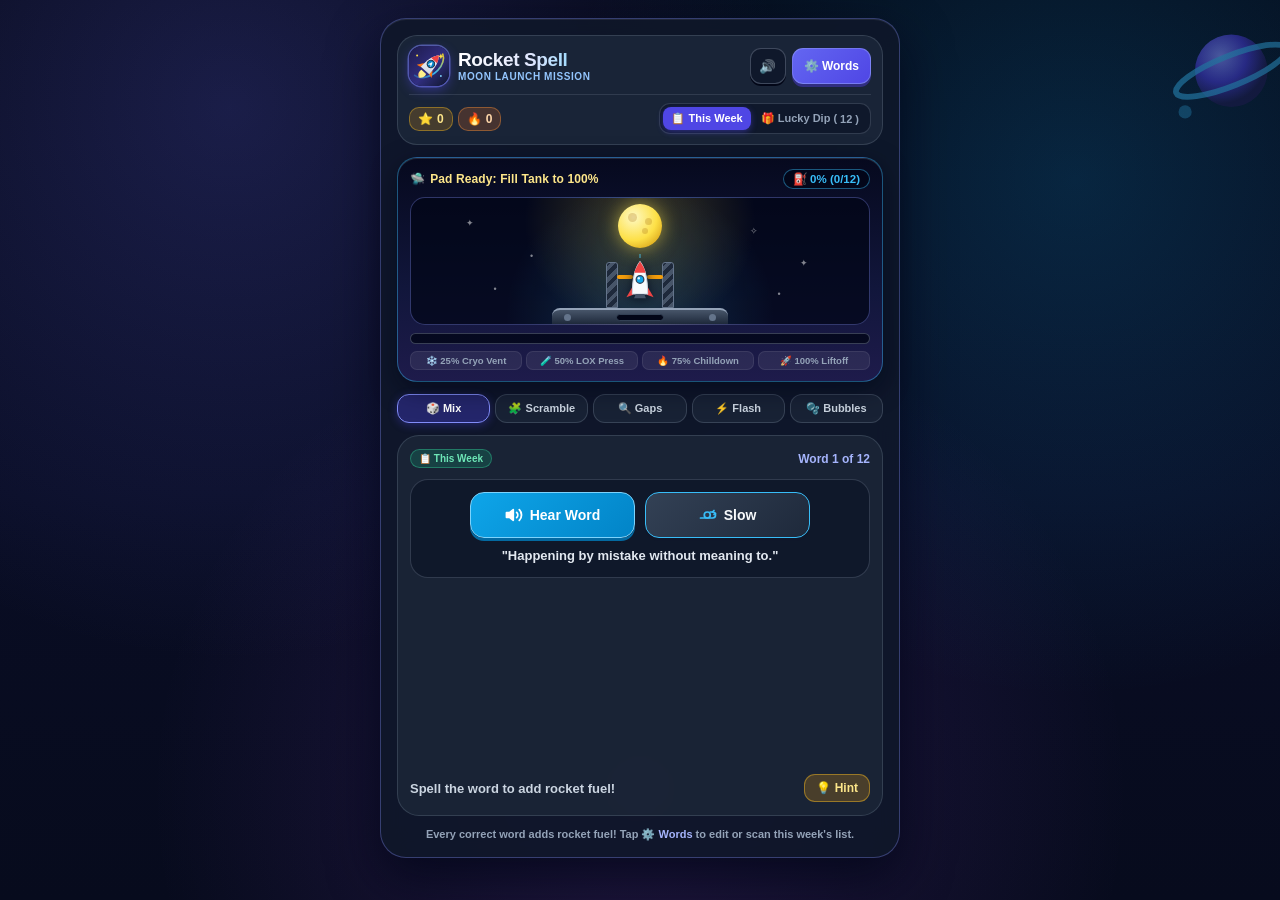
==== commit 78ce4c99: "Update greeting from 'Hello' to 'Goodbye'" ====
--- a/index.html
+++ b/index.html
@@ -4,10 +4,19 @@
     <meta charset="UTF-8">
     <meta name="viewport" content="width=device-width, initial-scale=1.0, maximum-scale=1.0, user-scalable=no">
     <meta name="color-scheme" content="dark">
+    <meta name="theme-color" content="#050816">
+    <meta name="apple-mobile-web-app-capable" content="yes">
+    <meta name="apple-mobile-web-app-status-bar-style" content="black-translucent">
+    <meta name="apple-mobile-web-app-title" content="Rocket Spell">
     <title>Rocket Spell — Moon Launch Mission</title>
+
+    <!-- Embedded Vector App Icons for Browser Tabs & Mobile Home-Screen Shortcuts -->
+    <link rel="icon" type="image/svg+xml" href="data:image/svg+xml,%3Csvg xmlns='http://www.w3.org/2000/svg' viewBox='0 0 64 64'%3E%3Cdefs%3E%3ClinearGradient id='g' x1='0' y1='0' x2='64' y2='64' gradientUnits='userSpaceOnUse'%3E%3Cstop offset='0%25' stop-color='%231e1b4b'/%3E%3Cstop offset='100%25' stop-color='%23050816'/%3E%3C/linearGradient%3E%3C/defs%3E%3Crect width='64' height='64' rx='16' fill='url(%23g)'/%3E%3Ccircle cx='14' cy='15' r='2' fill='%23fde047'/%3E%3Ccircle cx='50' cy='48' r='1.8' fill='%237dd3fc'/%3E%3Cpath d='M10 47C16 53 34 52 47 39C54 31 57 20 54 13' stroke='%2338bdf8' stroke-width='3' stroke-linecap='round' fill='none'/%3E%3Cg transform='rotate(42 33 31)'%3E%3Cpath d='M28 45C28 45 25 53 33 57C41 53 38 45 38 45H28Z' fill='%23f97316'/%3E%3Cpath d='M24 34L17 44L25 42Z' fill='%23ef4444'/%3E%3Cpath d='M42 34L49 44L41 42Z' fill='%23ef4444'/%3E%3Cpath d='M33 9C26 17 24 27 24 42H42C42 27 40 17 33 9Z' fill='%23f8fafc'/%3E%3Cpath d='M33 9C29.4 13.5 27.4 17.5 26.6 20.5H39.4C38.6 17.5 36.6 13.5 33 9Z' fill='%23ef4444'/%3E%3Ccircle cx='33' cy='28' r='6' fill='%230284c7'/%3E%3C/g%3E%3C/svg%3E">
+    <link rel="apple-touch-icon" href="data:image/svg+xml,%3Csvg xmlns='http://www.w3.org/2000/svg' viewBox='0 0 180 180'%3E%3Cdefs%3E%3ClinearGradient id='bg' x1='0' y1='0' x2='180' y2='180' gradientUnits='userSpaceOnUse'%3E%3Cstop offset='0%25' stop-color='%231e1b4b'/%3E%3Cstop offset='55%25' stop-color='%23312e81'/%3E%3Cstop offset='100%25' stop-color='%23050816'/%3E%3C/linearGradient%3E%3C/defs%3E%3Crect width='180' height='180' rx='40' fill='url(%23bg)'/%3E%3Ccircle cx='38' cy='42' r='4.5' fill='%23fde047'/%3E%3Ccircle cx='144' cy='135' r='4' fill='%237dd3fc'/%3E%3Cpath d='M28 132C44 149 95 146 131 110C152 88 160 56 152 36' stroke='%2338bdf8' stroke-width='7.5' stroke-linecap='round' fill='none'/%3E%3Cg transform='translate(92 88) rotate(42) scale(2.7) translate(-33 -31)'%3E%3Cpath d='M28 45C28 45 25 53 33 57C41 53 38 45 38 45H28Z' fill='%23f97316'/%3E%3Cpath d='M24 34L17 44L25 42Z' fill='%23ef4444'/%3E%3Cpath d='M42 34L49 44L41 42Z' fill='%23ef4444'/%3E%3Cpath d='M33 9C26 17 24 27 24 42H42C42 27 40 17 33 9Z' fill='%23f8fafc'/%3E%3Cpath d='M33 9C29.4 13.5 27.4 17.5 26.6 20.5H39.4C38.6 17.5 36.6 13.5 33 9Z' fill='%23ef4444'/%3E%3Ccircle cx='33' cy='28' r='6' fill='%230284c7'/%3E%3C/g%3E%3C/svg%3E">
+
     <style>
         /* ==========================================================================
-           1. INTERGALACTIC DARK SPACE THEME & RESPONSIVE CENTERED SHELL
+           1. INTERGALACTIC DARK SPACE THEME & CENTERED RESPONSIVE SHELL (MAX 520PX)
            ========================================================================== */
         :root, html, body {
             color-scheme: dark;
@@ -92,7 +101,7 @@
 
         .app-card {
             width: 100%;
-            max-width: 500px;
+            max-width: 520px;
             background-color: rgba(15, 23, 42, 0.88);
             backdrop-filter: blur(12px);
             -webkit-backdrop-filter: blur(12px);
@@ -372,7 +381,6 @@
             flex-shrink: 0;
         }
 
-        /* Vertical Launchpad-to-Moon Corridor */
         .vertical-launch-bay {
             position: relative;
             height: 128px;
@@ -398,7 +406,6 @@
             position: absolute;
         }
 
-        /* Cratered Moon at Top Center */
         .moon-destination {
             position: absolute;
             top: 6px;
@@ -435,7 +442,6 @@
             transform: scale(1);
         }
 
-        /* Vertical Trajectory Guide Dots */
         .ascent-guide-line {
             position: absolute;
             left: 50%;
@@ -448,7 +454,6 @@
             z-index: 1;
         }
 
-        /* Steel Launchpad Base, Gantry Tower & Strobe Beacons */
         .launchpad-deck {
             position: absolute;
             bottom: 0;
@@ -499,7 +504,6 @@
             50% { opacity: 1; }
         }
 
-        /* Left & Right Gantry Towers + Swing-Away Umbilical Clamps */
         .gantry-tower {
             position: absolute;
             bottom: 16px;
@@ -561,7 +565,6 @@
             background-color: #22c55e;
         }
 
-        /* Stationary Grounded Rocket Assembly (Stays on Pad until 100% Launch!) */
         .grounded-rocket-rig {
             position: absolute;
             bottom: 16px;
@@ -587,7 +590,6 @@
             75% { transform: translateX(calc(-50% + 1.2px)) translateY(0px); }
         }
 
-        /* Dramatic Liftoff Trajectory to the Moon at 100% Fuel */
         .grounded-rocket-rig.rocket-liftoff-to-moon {
             animation: none !important;
             transform: translateX(-50%) translateY(-68px) scale(0.76);
@@ -600,7 +602,6 @@
             filter: drop-shadow(0 2px 6px rgba(2, 6, 23, 0.75));
         }
 
-        /* Engine Bell Pre-Ignition Heat Glow & Liftoff Plasma Plume */
         .engine-glow-core {
             width: 14px;
             height: 6px;
@@ -655,7 +656,6 @@
             to { transform: translateX(-50%) scaleX(1.12) scaleY(1.15); }
         }
 
-        /* Progressive Pre-Launch Cryo-Steam & Launch Exhaust Layer */
         .cryo-steam-layer {
             position: absolute;
             bottom: 12px;
@@ -711,7 +711,6 @@
             }
         }
 
-        /* On-Bay Dramatic 3-2-1 Ignition Countdown Overlay */
         .bay-countdown-pill {
             position: absolute;
             top: 54px;
@@ -730,7 +729,6 @@
             box-shadow: 0 4px 14px rgba(0, 0, 0, 0.65);
         }
 
-        /* Horizontal Liquid Fuel Bar & Stage Milestones */
         .fuel-tank-outer {
             width: 100%;
             height: 11px;
@@ -1822,8 +1820,23 @@
                             <img id="scanThumb" src="" alt="Uploaded spelling sheet" style="width:52px;height:52px;border-radius:10px;object-fit:cover;border:1.5px solid #38bdf8;background:#0f172a;flex-shrink:0;cursor:pointer;" title="Tap to enlarge photo">
                             <div style="flex:1;min-width:0;">
                                 <div id="scanStatusTitle" style="font-size:12px;font-weight:800;color:#38bdf8;">Reading image...</div>
-                                <div id="scanStatusSub" style="font-size:11px;font-weight:600;color:#cbd5e1;">Extracting spelling words with AI</div>
+                                <div id="scanStatusSub" style="font-size:11px;font-weight:600;color:#cbd5e1;">Extracting spelling words</div>
                             </div>
+                        </div>
+
+                        <!-- Live OCR Progress Bar -->
+                        <div id="ocrProgressWrap" class="hidden" style="margin-top:8px;">
+                            <div style="width:100%;height:7px;background:rgba(15,23,42,0.85);border-radius:999px;overflow:hidden;border:1px solid rgba(56,189,248,0.35);">
+                                <div id="ocrProgressBar" style="height:100%;width:10%;background:linear-gradient(90deg,#38bdf8,#818cf8,#34d399);border-radius:999px;transition:width 0.2s ease;"></div>
+                            </div>
+                        </div>
+
+                        <!-- Detected Word Chips (Tap to toggle/remove any noisy OCR word) -->
+                        <div id="ocrDetectedChipsWrap" class="hidden" style="margin-top:8px;">
+                            <div style="font-size:10px;font-weight:800;color:#93c5fd;margin-bottom:5px;text-transform:uppercase;letter-spacing:0.04em;">
+                                Detected Words (Tap any chip to remove):
+                            </div>
+                            <div id="ocrDetectedChips" style="display:flex;flex-wrap:wrap;gap:5px;"></div>
                         </div>
 
                         <!-- Proofread Preview & Quick-Add Input -->
@@ -1880,8 +1893,8 @@
                 </div>
 
                 <div style="background:#1e293b;border:1.5px solid rgba(148,163,184,0.22);border-radius:14px;padding:10px 12px;">
-                    <div style="font-size:12px;font-weight:800;margin-bottom:4px;">🔑 Optional Gemini API Key (Local Offline File Only)</div>
-                    <div style="font-size:11px;font-weight:600;color:#94a3b8;margin-bottom:6px;">Only needed if you download Rocket Spell locally and want cloud AI photo reading.</div>
+                    <div style="font-size:12px;font-weight:800;margin-bottom:4px;">🔑 Optional Gemini API Key (Cloud Handwriting AI)</div>
+                    <div style="font-size:11px;font-weight:600;color:#94a3b8;margin-bottom:6px;">Printed sheets work automatically without a key. Add a free Gemini API key here if you also want cloud AI for tricky handwriting in your APK.</div>
                     <input type="password" id="inputCustomKey" placeholder="AIzaSy..." class="clean-input" style="width:100%;padding:7px 10px;font-size:12px;">
                 </div>
             </div>
@@ -1929,7 +1942,7 @@
             const STORAGE_WEEK_KEY = "rocketspell_week_v1";
             const STORAGE_VAULT_KEY = "rocketspell_vault_v1";
             const STORAGE_PREFS_KEY = "rocketspell_prefs_v1";
-
+            const STORAGE_GEMINI_KEY = "rocketspell_gemini_key";
             // Legacy keys for seamless migration from earlier drafts
             const LEGACY_WEEK_KEYS = ["spellquest_week_final", "spellquest_week_v3", "spellquest_week_v2"];
             const LEGACY_VAULT_KEYS = ["spellquest_vault"];
@@ -2123,8 +2136,13 @@
             }
 
             function getActiveApiKey() {
-                const userKey = (prefs.customKey || "").trim();
-                return (apiKey && apiKey.trim()) ? apiKey.trim() : userKey;
+                const winKey = (typeof window.__GEMINI_API_KEY__ === "string") ? window.__GEMINI_API_KEY__.trim() : "";
+                let storedKey = "";
+                try { storedKey = (localStorage.getItem(STORAGE_GEMINI_KEY) || "").trim(); } catch (e) {}
+                const userKey = (prefs.customKey || storedKey || "").trim();
+                if (apiKey && apiKey.trim()) return apiKey.trim();
+                if (winKey) return winKey;
+                return userKey;
             }
 
             function showSpeakingBadge(active, label) {
@@ -2337,914 +2355,31 @@
                 if (parsedP && typeof parsedP === "object") {
                     prefs = Object.assign({}, prefs, parsedP);
                 }
-
-                if (currentWords.length === 0) {
-                    currentWords = STARTER_WORDS.slice();
-                }
-                mergeIntoVault(currentWords);
-                saveStateToStorage();
-            }
-
-            function shuffle(arr) {
-                const copy = arr.slice();
-                for (let i = copy.length - 1; i > 0; i--) {
-                    const j = Math.floor(Math.random() * (i + 1));
-                    const tmp = copy[i];
-                    copy[i] = copy[j];
-                    copy[j] = tmp;
-                }
-                return copy;
-            }
-
-            function escapeHtml(text) {
-                return String(text)
-                    .replace(/&/g, "&amp;")
-                    .replace(/</g, "&lt;")
-                    .replace(/>/g, "&gt;")
-                    .replace(/"/g, "&quot;");
-            }
-
-            function updateHeaderUI() {
-                document.getElementById("btnSoundToggle").textContent = prefs.muted ? "🔇" : "🔊";
-                document.getElementById("hudStars").textContent = String(stars);
-                document.getElementById("hudStreak").textContent = String(streak);
-                document.getElementById("hudVaultCount").textContent = String(wordVault.length);
-
-                const btnWeek = document.getElementById("btnPoolWeek");
-                const btnDip = document.getElementById("btnPoolDip");
-                if (prefs.poolMode === "luckydip") {
-                    btnDip.className = "pool-tab pool-tab-dip-active";
-                    btnWeek.className = "pool-tab pool-tab-inactive";
-                } else {
-                    btnWeek.className = "pool-tab pool-tab-week-active";
-                    btnDip.className = "pool-tab pool-tab-inactive";
-                }
-
-                const modeMap = {
-                    mix: "btnModeMix",
-                    scramble: "btnModeScramble",
-                    gaps: "btnModeGaps",
-                    flash: "btnModeFlash",
-                    bubbles: "btnModeBubbles"
-                };
-                Object.keys(modeMap).forEach(function (m) {
-                    const el = document.getElementById(modeMap[m]);
-                    if (!el) return;
-                    if (m === prefs.gameMode) el.classList.add("mode-chip-active");
-                    else el.classList.remove("mode-chip-active");
-                });
-            }
-
-            function renderCryoSteamClouds(pct, isSurge) {
-                const layer = document.getElementById("cryoSteamLayer");
-                if (!layer) return;
-                if (pct <= 0 && !isSurge) {
-                    layer.innerHTML = "";
-                    return;
-                }
-
-                const pairCount = isSurge ? 7 : Math.max(1, Math.min(6, Math.ceil(pct / 18)));
-                const speedSec = isSurge ? 0.95 : Math.max(1.05, 2.5 - (pct / 100) * 1.35);
-                const baseOpacity = isSurge ? 0.95 : Math.min(0.88, 0.35 + (pct / 100) * 0.52);
-                const puffSize = isSurge ? 26 : Math.round(14 + (pct / 100) * 10);
-
-                let html = "";
-                for (let i = 0; i < pairCount; i++) {
-                    const delay = ((i / pairCount) * speedSec).toFixed(2);
-                    const surgeCls = isSurge ? " puff-surge" : "";
-                    html += '<span class="steam-puff puff-left' + surgeCls + '" style="left:calc(50% - 14px);width:' + puffSize + 'px;height:' + puffSize + 'px;--vent-speed:' + speedSec.toFixed(2) + 's;--vent-delay:' + delay + 's;--vent-opacity:' + baseOpacity.toFixed(2) + ';"></span>';
-                    html += '<span class="steam-puff puff-right' + surgeCls + '" style="left:calc(50% + 2px);width:' + puffSize + 'px;height:' + puffSize + 'px;--vent-speed:' + speedSec.toFixed(2) + 's;--vent-delay:' + (parseFloat(delay) + 0.14).toFixed(2) + 's;--vent-opacity:' + baseOpacity.toFixed(2) + ';"></span>';
-                }
-                layer.innerHTML = html;
-            }
-
-            function updateRocketFuelHud(triggerSurge) {
-                const total = Math.max(1, sessionQueue.length);
-                const pct = Math.min(100, Math.round((wordsFueled / total) * 100));
-
-                document.getElementById("fuelPctText").textContent = pct + "%";
-                document.getElementById("fuelWordsText").textContent = wordsFueled + "/" + total;
-                document.getElementById("fuelLiquidFill").style.width = pct + "%";
-
-                const rig = document.getElementById("groundedRocketRig");
-                const glow = document.getElementById("engineGlowCore");
-                const beaconL = document.getElementById("padBeaconLeft");
-                const beaconR = document.getElementById("padBeaconRight");
-                const armL = document.getElementById("umbilicalLeft");
-                const armR = document.getElementById("umbilicalRight");
-
-                if (pct < 100) {
-                    rig.classList.remove("rocket-liftoff-to-moon");
-                    rig.classList.toggle("prelaunch-rumble", pct >= 75);
-                    document.getElementById("liftoffPlasmaPlume").classList.remove("plume-active");
-                    document.getElementById("moonFlagPlanted").classList.remove("flag-visible");
-                    document.getElementById("bayCountdownPill").classList.add("hidden");
-                }
-
-                glow.classList.toggle("glow-warm", pct >= 50 && pct < 85);
-                glow.classList.toggle("glow-hot", pct >= 85);
-
-                beaconL.className = "pad-beacon" + (pct >= 75 ? " beacon-red" : (pct >= 25 ? " beacon-amber" : ""));
-                beaconR.className = "pad-beacon" + (pct >= 75 ? " beacon-red" : (pct >= 25 ? " beacon-amber" : ""));
-
-                if (pct < 100) {
-                    armL.className = "umbilical-arm umbilical-arm-left" + (pct >= 75 ? " clamp-ready" : "");
-                    armR.className = "umbilical-arm umbilical-arm-right" + (pct >= 75 ? " clamp-ready" : "");
-                }
-
-                renderCryoSteamClouds(pct, Boolean(triggerSurge));
-                if (triggerSurge && pct < 100) {
-                    setTimeout(function () {
-                        renderCryoSteamClouds(pct, false);
-                    }, 950);
-                }
-
-                const statusEl = document.getElementById("missionStatusLabel");
-                if (pct >= 100) {
-                    statusEl.textContent = "🚀 100% Fuel! Ignition & Liftoff!";
-                } else if (pct >= 90) {
-                    statusEl.textContent = "🔥 T-Minus Ready! 1 Word to Launch!";
-                } else if (pct >= 75) {
-                    statusEl.textContent = "⚡ 75% Main Engine Chilldown!";
-                } else if (pct >= 50) {
-                    statusEl.textContent = "🧪 50% LOX Tanks Pressurized!";
-                } else if (pct >= 25) {
-                    statusEl.textContent = "❄️ 25% Cryo Steam Venting!";
-                } else {
-                    statusEl.textContent = "🛸 Pad Ready: Fill Tank to 100%";
-                }
-
-                document.getElementById("ms25").classList.toggle("milestone-lit", pct >= 25);
-                document.getElementById("ms50").classList.toggle("milestone-lit", pct >= 50);
-                document.getElementById("ms75").classList.toggle("milestone-lit", pct >= 75);
-                document.getElementById("ms100").classList.toggle("milestone-lit", pct >= 100);
-            }
-
-            function buildSessionQueue(trickyOnly) {
-                if (trickyOnly && trickySet.size > 0) {
-                    const allMap = new Map();
-                    wordVault.forEach(function (v) { allMap.set(v.word.toLowerCase(), v); });
-                    currentWords.forEach(function (c) { allMap.set(c.word.toLowerCase(), c); });
-                    const weekSet = new Set(currentWords.map(function (c) { return c.word.toLowerCase(); }));
-                    return shuffle(Array.from(trickySet).map(function (w) {
-                        const obj = allMap.get(w.toLowerCase()) || { word: w, clue: buildFallbackClue(w) };
-                        return {
-                            word: obj.word,
-                            clue: obj.clue,
-                            origin: weekSet.has(obj.word.toLowerCase()) ? "week" : "past"
-                        };
-                    }));
-                }
-
-                if (prefs.poolMode === "luckydip") {
-                    const total = Math.min(wordVault.length, prefs.dipSize || 20);
-                    const weekSet = new Set(currentWords.map(function (c) { return c.word.toLowerCase(); }));
-                    const pastWords = wordVault.filter(function (v) { return !weekSet.has(v.word.toLowerCase()); }).map(function (v) {
-                        return { word: v.word, clue: v.clue, origin: "past" };
-                    });
-                    const weekWords = currentWords.map(function (c) {
-                        return { word: c.word, clue: c.clue, origin: "week" };
-                    });
-                    if (pastWords.length === 0) {
-                        return shuffle(weekWords).slice(0, total);
-                    }
-                    const wantPast = Math.min(pastWords.length, Math.max(1, Math.round(total * 0.7)));
-                    const wantWeek = Math.min(weekWords.length, total - wantPast);
-                    let mix = shuffle(pastWords).slice(0, wantPast).concat(shuffle(weekWords).slice(0, wantWeek));
-                    if (mix.length < total) {
-                        const used = new Set(mix.map(function (x) { return x.word.toLowerCase(); }));
-                        const extra = shuffle(pastWords).filter(function (x) { return !used.has(x.word.toLowerCase()); });
-                        mix = mix.concat(extra.slice(0, total - mix.length));
-                    }
-                    return shuffle(mix);
-                }
-
-                return shuffle(currentWords.map(function (c) {
-                    return { word: c.word, clue: c.clue, origin: "week" };
-                }));
-            }
-
-            function startNewRound(trickyOnly) {
-                clearTimeout(flashTimer);
-                clearInterval(countdownTimer);
-                sessionQueue = buildSessionQueue(Boolean(trickyOnly));
-                currentIdx = 0;
-                wordsFueled = 0;
-                if (!trickyOnly) {
-                    stars = 0;
-                    streak = 0;
-                    bestStreak = 0;
-                    firstTryCount = 0;
-                    trickySet.clear();
-                }
-
-                const hudBox = document.getElementById("missionHudBox");
-                if (hudBox) hudBox.classList.remove("hud-launch-shake");
-                const rig = document.getElementById("groundedRocketRig");
-                if (rig) rig.classList.remove("rocket-liftoff-to-moon", "prelaunch-rumble");
-                document.getElementById("liftoffPlasmaPlume").classList.remove("plume-active");
-                document.getElementById("moonFlagPlanted").classList.remove("flag-visible");
-                document.getElementById("bayCountdownPill").classList.add("hidden");
-
-                updateHeaderUI();
-                updateRocketFuelHud(false);
-                document.getElementById("victorySection").classList.add("hidden");
-                document.getElementById("stageSection").classList.remove("hidden");
-                loadCurrentChallenge(true);
-            }
-
-            /* ======================================================================
-               5. SINGLE-LINE SLOT SIZING & 4 VISUAL SPELLING MODES
-               ====================================================================== */
-            function computeSlotMetrics(len) {
-                const availW = Math.min(window.innerWidth - 52, 464);
-                const gap = len >= 11 ? 3 : len >= 8 ? 4 : 6;
-                const rawW = Math.floor((availW - gap * (len - 1)) / len);
-                const width = Math.max(22, Math.min(42, rawW));
-                const height = Math.max(32, Math.min(48, Math.round(width * 1.15)));
-                const fontSize = Math.max(13, Math.min(21, Math.round(width * 0.54)));
-                return { width: width, height: height, gap: gap, fontSize: fontSize };
-            }
-
-            function resolveModeForWord() {
-                if (prefs.gameMode !== "mix") return prefs.gameMode;
-                const modes = ["scramble", "gaps", "flash", "bubbles"];
-                return modes[Math.floor(Math.random() * modes.length)];
-            }
-
-            function loadCurrentChallenge(autoSpeak) {
-                clearTimeout(flashTimer);
-                isSolved = false;
-                hadMistake = false;
-
-                const item = sessionQueue[currentIdx];
-                if (!item) return;
-
-                document.getElementById("wordCounterPill").textContent = "Word " + (currentIdx + 1) + " of " + sessionQueue.length;
-
-                const tag = document.getElementById("wordOriginTag");
-                if (item.origin === "past") {
-                    tag.textContent = "🕰️ Past Word";
-                    tag.className = "origin-tag origin-past";
-                } else {
-                    tag.textContent = "📋 This Week";
-                    tag.className = "origin-tag origin-week";
-                }
-
-                document.getElementById("clueText").textContent = '"' + (item.clue || buildFallbackClue(item.word)) + '"';
-                const hintBtn = document.getElementById("btnHint");
-                hintBtn.disabled = false;
-                hintBtn.style.opacity = "1";
-
-                activeMode = resolveModeForWord();
-                renderActiveMode();
-
-                if (autoSpeak) {
-                    setTimeout(function () { speakCurrentWord(false); }, 160);
-                }
-            }
-
-            function renderActiveMode() {
-                clearTimeout(flashTimer);
-                const word = sessionQueue[currentIdx].word;
-                const fb = document.getElementById("feedbackMsg");
-                fb.style.color = "#cbd5e1";
-
-                if (activeMode === "scramble") {
-                    fb.textContent = "Tap the shuffled letters to fuel the thrusters!";
-                    setupScramble(word);
-                } else if (activeMode === "gaps") {
-                    fb.textContent = "Fill in the missing letter gaps!";
-                    setupGaps(word);
-                } else if (activeMode === "flash") {
-                    fb.textContent = "Study the word chunks before they hide!";
-                    setupFlash(word);
-                } else {
-                    fb.textContent = "Pop the floating bubbles in spelling order!";
-                    setupBubbles(word);
-                }
-            }
-
-            /* --- MODE A: SCRAMBLE --- */
-            let scrambleData = { word: "", slots: [], bank: [] };
-
-            function setupScramble(word) {
-                const chars = word.split("");
-                let tiles = shuffle(chars.map(function (c, i) { return { id: i, ch: c, used: false }; }));
-                if (tiles.map(function (t) { return t.ch; }).join("") === word && chars.length > 1) {
-                    tiles.reverse();
-                }
-                scrambleData = {
-                    word: word,
-                    slots: new Array(chars.length).fill(null),
-                    bank: tiles
-                };
-                drawScramble();
-            }
-
-            function drawScramble() {
-                const arena = document.getElementById("puzzleArena");
-                const m = computeSlotMetrics(scrambleData.word.length);
-                const nextIdx = scrambleData.slots.indexOf(null);
-
-                const slotsHtml = scrambleData.slots.map(function (tile, idx) {
-                    let cls = "letter-slot ";
-                    if (isSolved) cls += "slot-solved";
-                    else if (tile) cls += "slot-filled";
-                    else if (idx === nextIdx) cls += "slot-next";
-                    else cls += "slot-empty";
-                    return '<div data-action="unplace-scramble" data-idx="' + idx + '" class="' + cls + '" style="width:' + m.width + 'px;height:' + m.height + 'px;font-size:' + m.fontSize + 'px;">' + (tile ? escapeHtml(tile.ch) : "") + '</div>';
-                }).join("");
-
-                const bankHtml = scrambleData.bank.map(function (t) {
-                    return '<button type="button" data-action="pick-scramble" data-id="' + t.id + '" ' + (t.used || isSolved ? "disabled" : "") + ' class="letter-tile">' + escapeHtml(t.ch) + '</button>';
-                }).join("");
-
-                arena.innerHTML = '<div class="single-line-slots" style="gap:' + m.gap + 'px;">' + slotsHtml + '</div><div class="tile-rack">' + bankHtml + '</div>';
-            }
-
-            function onPickScramble(tileId) {
-                if (isSolved) return;
-                const tile = scrambleData.bank.find(function (t) { return t.id === tileId; });
-                if (!tile || tile.used) return;
-                const emptyIdx = scrambleData.slots.indexOf(null);
-                if (emptyIdx === -1) return;
-
-                playSfx("tap");
-                tile.used = true;
-                scrambleData.slots[emptyIdx] = tile;
-                drawScramble();
-
-                if (scrambleData.slots.indexOf(null) === -1) {
-                    const attempt = scrambleData.slots.map(function (t) { return t.ch; }).join("");
-                    if (attempt.toLowerCase() === scrambleData.word.toLowerCase()) {
-                        completeWordSuccess();
-                    } else {
-                        triggerGentleMiss("Not quite! Tap any blue tile to swap it.");
-                    }
-                }
-            }
-
-            function onUnplaceScramble(slotIdx) {
-                if (isSolved) return;
-                const tile = scrambleData.slots[slotIdx];
-                if (!tile) return;
-                playSfx("tap");
-                tile.used = false;
-                scrambleData.slots[slotIdx] = null;
-                drawScramble();
-            }
-
-            /* --- MODE B: MISSING GAPS --- */
-            let gapsData = { word: "", slots: [], bank: [] };
-
-            function setupGaps(word) {
-                const chars = word.split("");
-                const gapCount = Math.max(2, Math.min(chars.length - 1, Math.round(chars.length * 0.45)));
-                const gapIndices = new Set(shuffle(chars.map(function (_, i) { return i; })).slice(0, gapCount));
-
-                const slots = chars.map(function (ch, idx) {
-                    return { idx: idx, target: ch, isGap: gapIndices.has(idx), tile: null };
-                });
-
-                const needed = slots.filter(function (s) { return s.isGap; }).map(function (s) { return s.target; });
-                const extras = shuffle(["e", "a", "i", "o", "s", "t", "r", "n", "l"].filter(function (c) {
-                    return needed.indexOf(c) === -1;
-                })).slice(0, 3);
-
-                const bank = shuffle(needed.concat(extras)).map(function (ch, idx) {
-                    return { id: idx, ch: ch, used: false };
-                });
-
-                gapsData = { word: word, slots: slots, bank: bank };
-                drawGaps();
-            }
-
-            function drawGaps() {
-                const arena = document.getElementById("puzzleArena");
-                const m = computeSlotMetrics(gapsData.word.length);
-                const nextGap = gapsData.slots.findIndex(function (s) { return s.isGap && !s.tile; });
-
-                const slotsHtml = gapsData.slots.map(function (s, idx) {
-                    if (!s.isGap) {
-                        return '<div class="letter-slot ' + (isSolved ? "slot-solved" : "slot-fixed") + '" style="width:' + m.width + 'px;height:' + m.height + 'px;font-size:' + m.fontSize + 'px;">' + escapeHtml(s.target) + '</div>';
-                    }
-                    let cls = "letter-slot ";
-                    if (isSolved) cls += "slot-solved";
-                    else if (s.tile) cls += "slot-filled";
-                    else if (idx === nextGap) cls += "slot-next";
-                    else cls += "slot-empty";
-
-                    return '<div data-action="clear-gap" data-idx="' + idx + '" class="' + cls + '" style="width:' + m.width + 'px;height:' + m.height + 'px;font-size:' + m.fontSize + 'px;">' + (s.tile ? escapeHtml(s.tile.ch) : "") + '</div>';
-                }).join("");
-
-                const bankHtml = gapsData.bank.map(function (t) {
-                    return '<button type="button" data-action="pick-gap" data-id="' + t.id + '" ' + (t.used || isSolved ? "disabled" : "") + ' class="letter-tile">' + escapeHtml(t.ch) + '</button>';
-                }).join("");
-
-                arena.innerHTML = '<div class="single-line-slots" style="gap:' + m.gap + 'px;">' + slotsHtml + '</div><div class="tile-rack">' + bankHtml + '</div>';
-            }
-
-            function onPickGap(tileId) {
-                if (isSolved) return;
-                const tile = gapsData.bank.find(function (t) { return t.id === tileId; });
-                if (!tile || tile.used) return;
-                const slot = gapsData.slots.find(function (s) { return s.isGap && !s.tile; });
-                if (!slot) return;
-
-                playSfx("tap");
-                tile.used = true;
-                slot.tile = tile;
-                drawGaps();
-
-                const allDone = gapsData.slots.every(function (s) { return !s.isGap || s.tile !== null; });
-                if (allDone) {
-                    const attempt = gapsData.slots.map(function (s) { return s.isGap ? s.tile.ch : s.target; }).join("");
-                    if (attempt.toLowerCase() === gapsData.word.toLowerCase()) {
-                        completeWordSuccess();
-                    } else {
-                        triggerGentleMiss("Almost! Tap a blue gap letter to remove it.");
-                    }
-                }
-            }
-
-            function onClearGap(slotIdx) {
-                if (isSolved) return;
-                const slot = gapsData.slots[slotIdx];
-                if (!slot || !slot.isGap || !slot.tile) return;
-                playSfx("tap");
-                slot.tile.used = false;
-                slot.tile = null;
-                drawGaps();
-            }
-
-            /* --- MODE C: FLASH & SPELL --- */
-            function splitWordChunks(word) {
-                const parts = word.match(/[^aeiouy]*[aeiouy]+(?:[^aeiouy](?![aeiouy]))?|[^aeiouy]+/gi);
-                return parts && parts.length > 0 ? parts : [word];
-            }
-
-            function formatChunksHtml(word) {
-                return splitWordChunks(word).map(function (ch, idx) {
-                    return '<span class="' + (idx % 2 === 0 ? "chunk-a" : "chunk-b") + '">' + escapeHtml(ch) + '</span>';
-                }).join("");
-            }
-
-            function setupFlash(word) {
-                const arena = document.getElementById("puzzleArena");
-                const secs = Math.round((prefs.flashMs || 3000) / 1000);
-                arena.innerHTML =
-                    '<div id="flashCard" class="flash-box">' +
-                        '<div style="font-size:11px;font-weight:800;color:#93c5fd;margin-bottom:6px;">👀 Memorise the Chunks (' + secs + 's)...</div>' +
-                        '<div class="flash-word">' + formatChunksHtml(word) + '</div>' +
-                    '</div>' +
-                    '<div id="flashEntryWrap" class="hidden">' +
-                        '<input type="text" id="inputFlashSpell" class="flash-input" autocomplete="off" autocorrect="off" autocapitalize="none" spellcheck="false" placeholder="Type the word here...">' +
-                        '<div class="flash-btn-row">' +
-                            '<button type="button" data-action="flash-peek" class="btn-peek">👁️ Peek</button>' +
-                            '<button type="button" data-action="flash-check" class="btn-check-spell">✓ Check Spelling</button>' +
-                        '</div>' +
-                    '</div>';
-
-                flashTimer = setTimeout(hideFlashWord, prefs.flashMs || 3000);
-            }
-
-            function hideFlashWord() {
-                const card = document.getElementById("flashCard");
-                const wrap = document.getElementById("flashEntryWrap");
-                if (!card || !wrap) return;
-                card.innerHTML = '<div style="font-size:26px;margin-bottom:4px;">🙈</div><div style="font-size:15px;font-weight:800;color:#e2e8f0;">Curtain Closed! Spell it from memory:</div>';
-                wrap.classList.remove("hidden");
-                document.getElementById("feedbackMsg").textContent = "Type the word and tap Check Spelling!";
-                const inp = document.getElementById("inputFlashSpell");
-                if (inp) inp.focus();
-            }
-
-            function onFlashPeek() {
-                if (isSolved) return;
-                playSfx("tap");
-                hadMistake = true;
-                const card = document.getElementById("flashCard");
-                if (!card) return;
-                card.innerHTML = '<div class="flash-word">' + formatChunksHtml(sessionQueue[currentIdx].word) + '</div>';
-                clearTimeout(flashTimer);
-                flashTimer = setTimeout(hideFlashWord, 1300);
-            }
-
-            function onFlashCheck() {
-                if (isSolved) return;
-                const inp = document.getElementById("inputFlashSpell");
-                if (!inp) return;
-                const typed = inp.value.trim();
-                if (!typed) return;
-                const target = sessionQueue[currentIdx].word;
-                if (typed.toLowerCase() === target.toLowerCase()) {
-                    const card = document.getElementById("flashCard");
-                    if (card) card.innerHTML = '<div class="flash-word" style="color:#34d399;">' + escapeHtml(target) + '</div>';
-                    completeWordSuccess();
-                } else {
-                    triggerGentleMiss("Not quite! Tap Hear Word or Peek.");
-                }
-            }
-
-            /* --- MODE D: BUBBLE POP --- */
-            let bubbleData = { word: "", nextIdx: 0, items: [] };
-
-            function setupBubbles(word) {
-                const chars = word.split("");
-                const extras = shuffle(["x", "z", "q", "k", "w", "v", "j", "p", "m"].filter(function (c) {
-                    return word.toLowerCase().indexOf(c) === -1;
-                })).slice(0, 4);
-
-                const pool = shuffle(chars.concat(extras));
-                const cols = Math.min(5, Math.max(4, Math.ceil(pool.length / 3)));
-                const rows = Math.ceil(pool.length / cols);
-
-                const items = pool.map(function (ch, idx) {
-                    const col = idx % cols;
-                    const row = Math.floor(idx / cols);
-                    const cellW = 86 / cols;
-                    const cellH = 76 / rows;
-                    return {
-                        id: idx,
-                        ch: ch,
-                        popped: false,
-                        left: Math.round(6 + col * cellW + Math.random() * 4),
-                        top: Math.round(8 + row * cellH + Math.random() * 4),
-                        delay: (idx * 0.2).toFixed(2)
-                    };
-                });
-
-                bubbleData = { word: word, nextIdx: 0, items: items };
-                drawBubbles();
-            }
-
-            function drawBubbles() {
-                const arena = document.getElementById("puzzleArena");
-                const m = computeSlotMetrics(bubbleData.word.length);
-
-                const slotsHtml = bubbleData.word.split("").map(function (ch, idx) {
-                    const shown = idx < bubbleData.nextIdx || isSolved;
-                    let cls = "letter-slot ";
-                    if (isSolved) cls += "slot-solved";
-                    else if (shown) cls += "slot-filled";
-                    else if (idx === bubbleData.nextIdx) cls += "slot-next";
-                    else cls += "slot-empty";
-
-                    return '<div class="' + cls + '" style="width:' + m.width + 'px;height:' + m.height + 'px;font-size:' + m.fontSize + 'px;">' + (shown ? escapeHtml(ch) : "") + '</div>';
-                }).join("");
-
-                const bubblesHtml = bubbleData.items.filter(function (b) { return !b.popped; }).map(function (b) {
-                    return '<button type="button" data-action="pop-bubble" data-id="' + b.id + '" class="bubble-btn" style="left:' + b.left + '%;top:' + b.top + '%;animation-delay:' + b.delay + 's;">' + escapeHtml(b.ch) + '</button>';
-                }).join("");
-
-                arena.innerHTML = '<div class="single-line-slots" style="gap:' + m.gap + 'px;">' + slotsHtml + '</div><div class="bubble-pond">' + bubblesHtml + '</div>';
-            }
-
-            function onPopBubble(bubbleId) {
-                if (isSolved) return;
-                const b = bubbleData.items.find(function (x) { return x.id === bubbleId; });
-                if (!b || b.popped) return;
-                const expected = bubbleData.word[bubbleData.nextIdx];
-                if (b.ch.toLowerCase() === expected.toLowerCase()) {
-                    playSfx("pop");
-                    b.popped = true;
-                    bubbleData.nextIdx += 1;
-                    drawBubbles();
-                    if (bubbleData.nextIdx >= bubbleData.word.length) {
-                        completeWordSuccess();
-                    }
-                } else {
-                    triggerGentleMiss('Oops! Find the letter "' + expected.toUpperCase() + '" next.');
-                }
-            }
-
-            /* ======================================================================
-               6. HINT, MISTAKE, ROCKET FUELING & MOON LAUNCH COMPLETION
-               ====================================================================== */
-            function triggerGentleMiss(message) {
-                playSfx("miss");
-                hadMistake = true;
-                streak = 0;
-                trickySet.add(sessionQueue[currentIdx].word);
-                updateHeaderUI();
-
-                const fb = document.getElementById("feedbackMsg");
-                fb.style.color = "#fda4af";
-                fb.textContent = message;
-
-                const arena = document.getElementById("puzzleArena");
-                arena.classList.remove("shake-now");
-                void arena.offsetWidth;
-                arena.classList.add("shake-now");
-            }
-
-            function useHint() {
-                if (isSolved) return;
-                playSfx("tap");
-                hadMistake = true;
-                const word = sessionQueue[currentIdx].word;
-
-                if (activeMode === "scramble") {
-                    const idx = scrambleData.slots.findIndex(function (t, i) {
-                        return !t || t.ch.toLowerCase() !== word[i].toLowerCase();
-                    });
-                    if (idx === -1) return;
-                    if (scrambleData.slots[idx]) {
-                        scrambleData.slots[idx].used = false;
-                        scrambleData.slots[idx] = null;
-                    }
-                    const targetChar = word[idx].toLowerCase();
-                    let tile = scrambleData.bank.find(function (t) { return !t.used && t.ch.toLowerCase() === targetChar; });
-                    if (!tile) {
-                        const wrongSlot = scrambleData.slots.findIndex(function (t, i) {
-                            return t && t.ch.toLowerCase() === targetChar && word[i].toLowerCase() !== targetChar;
-                        });
-                        if (wrongSlot !== -1) {
-                            tile = scrambleData.slots[wrongSlot];
-                            scrambleData.slots[wrongSlot] = null;
-                        }
-                    }
-                    if (tile) {
-                        tile.used = true;
-                        scrambleData.slots[idx] = tile;
-                        drawScramble();
-                        if (scrambleData.slots.indexOf(null) === -1 && scrambleData.slots.map(function (t) { return t.ch; }).join("").toLowerCase() === word.toLowerCase()) {
-                            completeWordSuccess();
-                        }
-                    }
-                } else if (activeMode === "gaps") {
-                    const slot = gapsData.slots.find(function (s) {
-                        return s.isGap && (!s.tile || s.tile.ch.toLowerCase() !== s.target.toLowerCase());
-                    });
-                    if (!slot) return;
-                    if (slot.tile) {
-                        slot.tile.used = false;
-                        slot.tile = null;
-                    }
-                    const tile = gapsData.bank.find(function (t) { return !t.used && t.ch.toLowerCase() === slot.target.toLowerCase(); });
-                    if (tile) {
-                        tile.used = true;
-                        slot.tile = tile;
-                        drawGaps();
-                        if (gapsData.slots.every(function (s) { return !s.isGap || (s.tile && s.tile.ch.toLowerCase() === s.target.toLowerCase()); })) {
-                            completeWordSuccess();
-                        }
-                    }
-                } else if (activeMode === "bubbles") {
-                    const expected = word[bubbleData.nextIdx];
-                    const b = bubbleData.items.find(function (x) { return !x.popped && x.ch.toLowerCase() === expected.toLowerCase(); });
-                    if (b) onPopBubble(b.id);
-                } else if (activeMode === "flash") {
-                    onFlashPeek();
-                }
-            }
-
-            function completeWordSuccess() {
-                isSolved = true;
-                wordsFueled += 1;
-
-                const isFinalWord = wordsFueled >= sessionQueue.length;
-                const fuelRatio = wordsFueled / Math.max(1, sessionQueue.length);
-
-                stars += hadMistake ? 1 : 2;
-                streak += 1;
-                if (streak > bestStreak) bestStreak = streak;
-                if (!hadMistake) firstTryCount += 1;
-
-                updateHeaderUI();
-                updateRocketFuelHud(true);
-
-                if (activeMode === "scramble") drawScramble();
-                else if (activeMode === "gaps") drawGaps();
-                else if (activeMode === "bubbles") drawBubbles();
-
-                const pct = Math.min(100, Math.round(fuelRatio * 100));
-                const word = sessionQueue[currentIdx].word;
-                const fb = document.getElementById("feedbackMsg");
-                fb.style.color = "#6ee7b7";
-
-                const hintBtn = document.getElementById("btnHint");
-                hintBtn.disabled = true;
-                hintBtn.style.opacity = "0.4";
-
-                if (!isFinalWord) {
-                    playSfx("fuel", fuelRatio);
-                    fb.textContent = '⛽ Fuel Boost! "' + word + '" (' + pct + '% Tank)';
-                    setTimeout(function () {
-                        currentIdx += 1;
-                        loadCurrentChallenge(true);
-                    }, 1050);
-                } else {
-                    fb.textContent = "🔥 100% FUEL REACHED! PREPARING FOR LIFTOFF...";
-                    triggerDramaticMoonLaunch();
-                }
-            }
-
-            function triggerDramaticMoonLaunch() {
-                const hudBox = document.getElementById("missionHudBox");
-                const bayPill = document.getElementById("bayCountdownPill");
-                const armL = document.getElementById("umbilicalLeft");
-                const armR = document.getElementById("umbilicalRight");
-                const rig = document.getElementById("groundedRocketRig");
-                const plume = document.getElementById("liftoffPlasmaPlume");
-                const flag = document.getElementById("moonFlagPlanted");
-
-                playSfx("clamp", 1);
-                armL.classList.add("clamp-released");
-                armR.classList.add("clamp-released");
-                hudBox.classList.add("hud-launch-shake");
-
-                const ticks = ["T-MINUS 3...", "T-MINUS 2...", "T-MINUS 1...", "🔥 IGNITION & LIFTOFF!"];
-                let idx = 0;
-                bayPill.textContent = ticks[0];
-                bayPill.classList.remove("hidden");
-
-                clearInterval(countdownTimer);
-                countdownTimer = setInterval(function () {
-                    idx += 1;
-                    if (idx < ticks.length) {
-                        bayPill.textContent = ticks[idx];
-                        if (idx < 3) {
-                            playSfx("tap");
-                        } else {
-                            playSfx("launch", 1);
-                            plume.classList.add("plume-active");
-                            renderCryoSteamClouds(100, true);
-                            rig.classList.add("rocket-liftoff-to-moon");
-                        }
-                    } else {
-                        clearInterval(countdownTimer);
-                    }
-                }, 460);
-
-                setTimeout(function () {
-                    flag.classList.add("flag-visible");
-                    hudBox.classList.remove("hud-launch-shake");
-                }, 2550);
-
-                setTimeout(function () {
-                    showMoonLandingVictory();
-                }, 3250);
-            }
-
-            function showMoonLandingVictory() {
-                document.getElementById("stageSection").classList.add("hidden");
-                document.getElementById("victorySection").classList.remove("hidden");
-
-                const banner = document.getElementById("countdownBanner");
-                banner.textContent = "🌕 100% FUEL — LUNAR TOUCHDOWN!";
-
-                document.getElementById("vicStars").textContent = String(stars);
-                document.getElementById("vicFirstTry").textContent = firstTryCount + "/" + sessionQueue.length;
-                document.getElementById("vicBestStreak").textContent = String(bestStreak);
-                document.getElementById("victorySub").textContent =
-                    prefs.poolMode === "luckydip"
-                        ? "100% Fuel Reached on your " + sessionQueue.length + "-word Lucky Dip Moon Mission!"
-                        : "100% Fuel Reached! All " + sessionQueue.length + " weekly words propelled your rocket to the Moon!";
-
-                const trickyBox = document.getElementById("trickyBox");
-                const trickyChips = document.getElementById("trickyChips");
-                if (trickySet.size > 0) {
-                    trickyBox.classList.remove("hidden");
-                    trickyChips.innerHTML = Array.from(trickySet).map(function (w) {
-                        return '<span style="background:rgba(255,255,255,0.92);color:#be123c;border:1px solid #fecdd3;border-radius:8px;padding:3px 8px;font-size:12px;font-weight:800;">' + escapeHtml(w) + '</span>';
-                    }).join("");
-                } else {
-                    trickyBox.classList.add("hidden");
-                }
-            }
-
-            /* ======================================================================
-               7. PARENT WORD MANAGER MODAL & GEMINI AI PHOTO SCANNER
-               ====================================================================== */
-            function sanitizeExtractedWords(rawItems) {
-                const stopWords = new Set([
-                    "year", "week", "spelling", "spellings", "list", "words", "word", "test",
-                    "date", "monday", "tuesday", "wednesday", "thursday", "friday", "saturday", "sunday",
-                    "term", "autumn", "spring", "summer", "name", "class", "group", "homework",
-                    "look", "say", "cover", "write", "check", "practice", "practise", "statutory",
-                    "curriculum", "english", "page", "set", "the", "and", "for", "with", "from", "are"
-                ]);
-
-                const seen = new Set();
-                const clean = [];
-                for (let i = 0; i < rawItems.length; i++) {
-                    const token = String(rawItems[i] || "")
-                        .trim()
-                        .replace(/^[\d.)\-•*\s]+/, "")
-                        .replace(/[^a-zA-Z'-]/g, "")
-                        .toLowerCase();
-                    if (token.length < 2 || token.length > 24) continue;
-                    if (stopWords.has(token)) continue;
-                    if (!seen.has(token)) {
-                        seen.add(token);
-                        clean.push(token);
-                        if (clean.length >= 20) break;
-                    }
-                }
-                return clean;
-            }
-
-            function parseTextareaWords() {
-                const raw = document.getElementById("textareaWords").value || "";
-                return sanitizeExtractedWords(raw.split(/[\n,;]+/));
-            }
-
-            function refreshModalCounters() {
-                document.getElementById("tabWeekCount").textContent = String(parseTextareaWords().length);
-                document.getElementById("tabVaultCount").textContent = String(wordVault.length);
-            }
-
-            function renderVaultPane() {
-                refreshModalCounters();
-                const box = document.getElementById("vaultListContainer");
-                const weekSet = new Set(parseTextareaWords().map(function (w) { return w.toLowerCase(); }));
-
-                if (wordVault.length === 0) {
-                    box.innerHTML = '<div style="text-align:center;padding:16px;font-size:12px;font-weight:700;color:#94a3b8;">No words in Vault yet.</div>';
-                    return;
-                }
-
-                box.innerHTML = wordVault.slice().reverse().map(function (v) {
-                    const isCurrent = weekSet.has(v.word.toLowerCase());
-                    return '<div class="vault-row">' +
-                        '<div style="min-width:0;flex:1;">' +
-                            '<div style="display:flex;align-items:center;gap:6px;">' +
-                                '<span style="font-size:14px;font-weight:800;color:#f8fafc;">' + escapeHtml(v.word) + '</span>' +
-                                (isCurrent
-                                    ? '<span style="background:rgba(99,102,241,0.3);color:#c7d2fe;border-radius:6px;padding:1px 6px;font-size:10px;font-weight:800;">This Week</span>'
-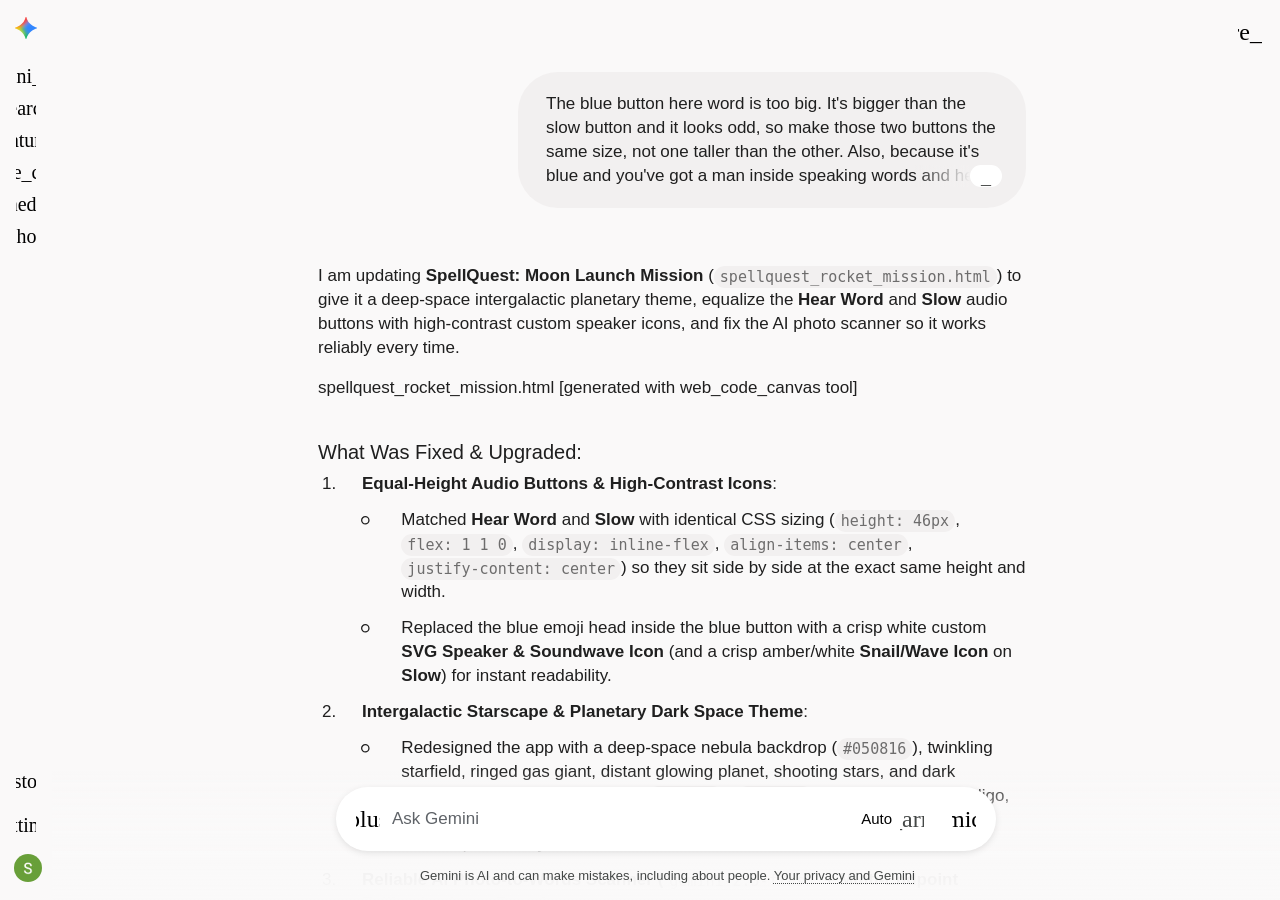
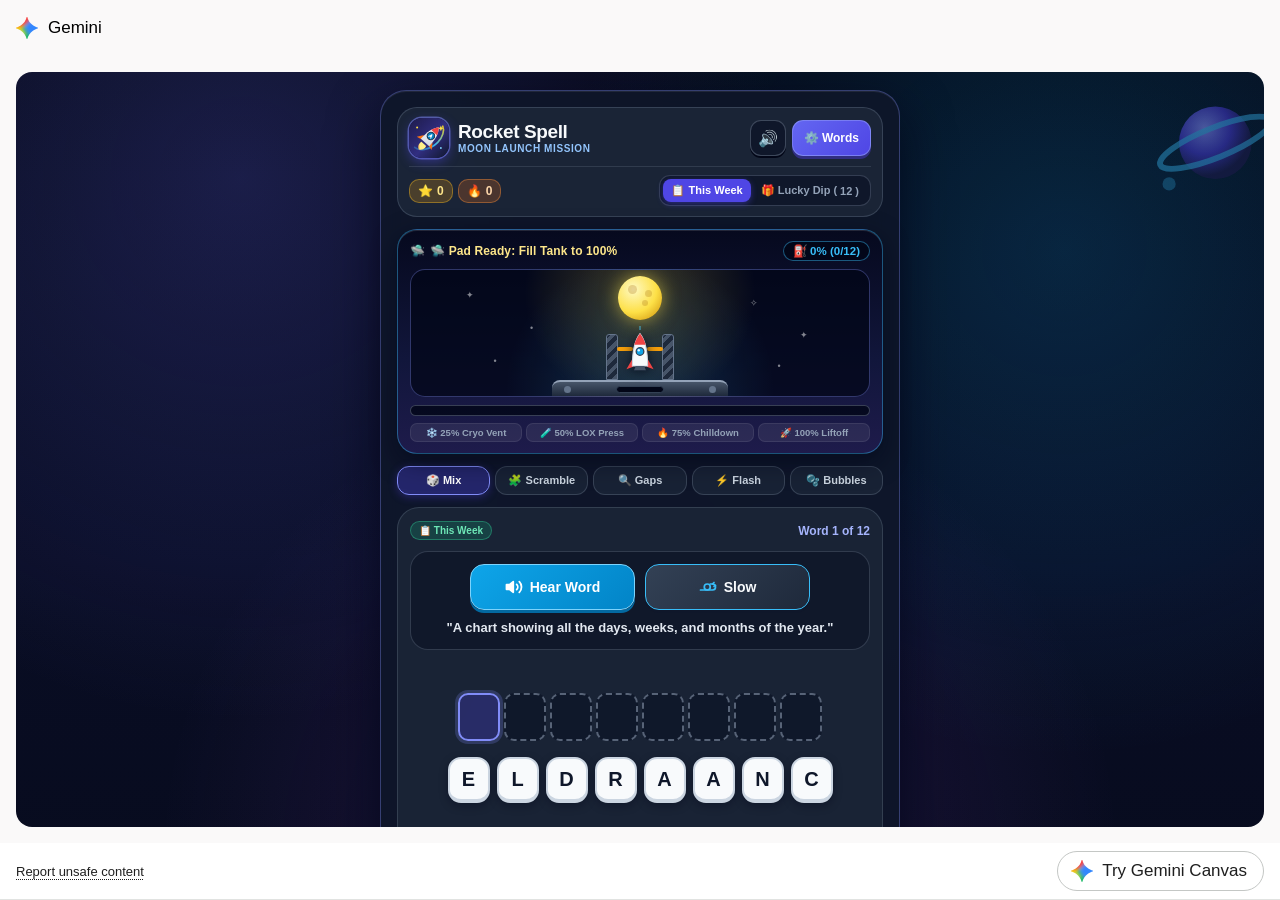
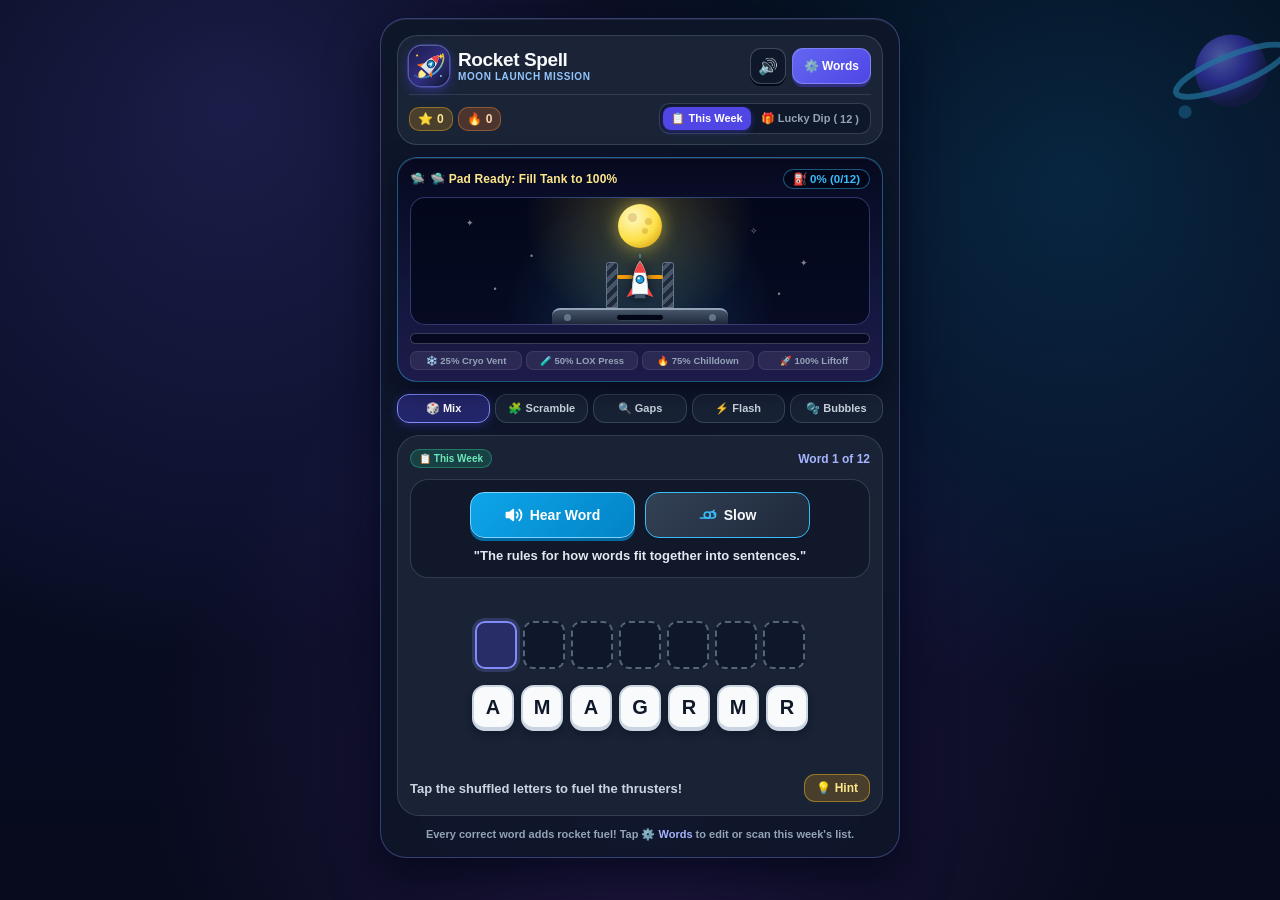
